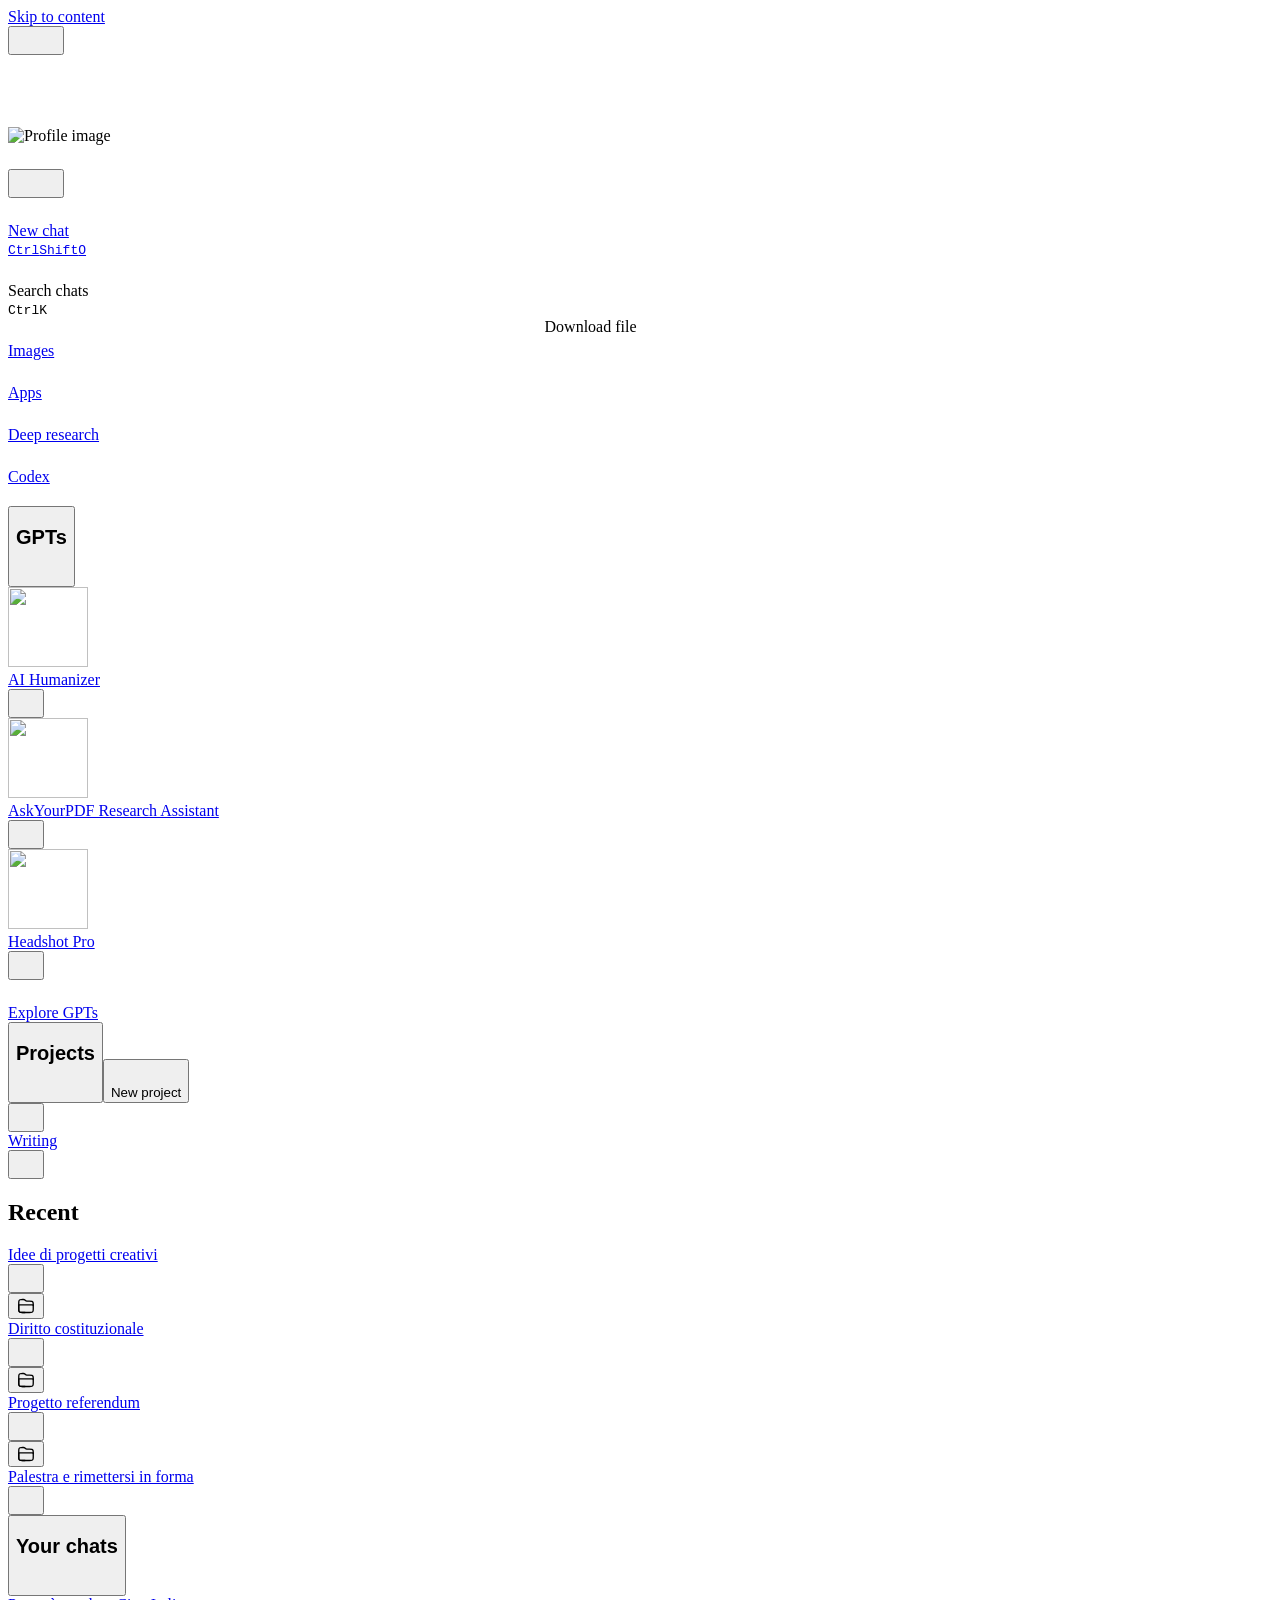
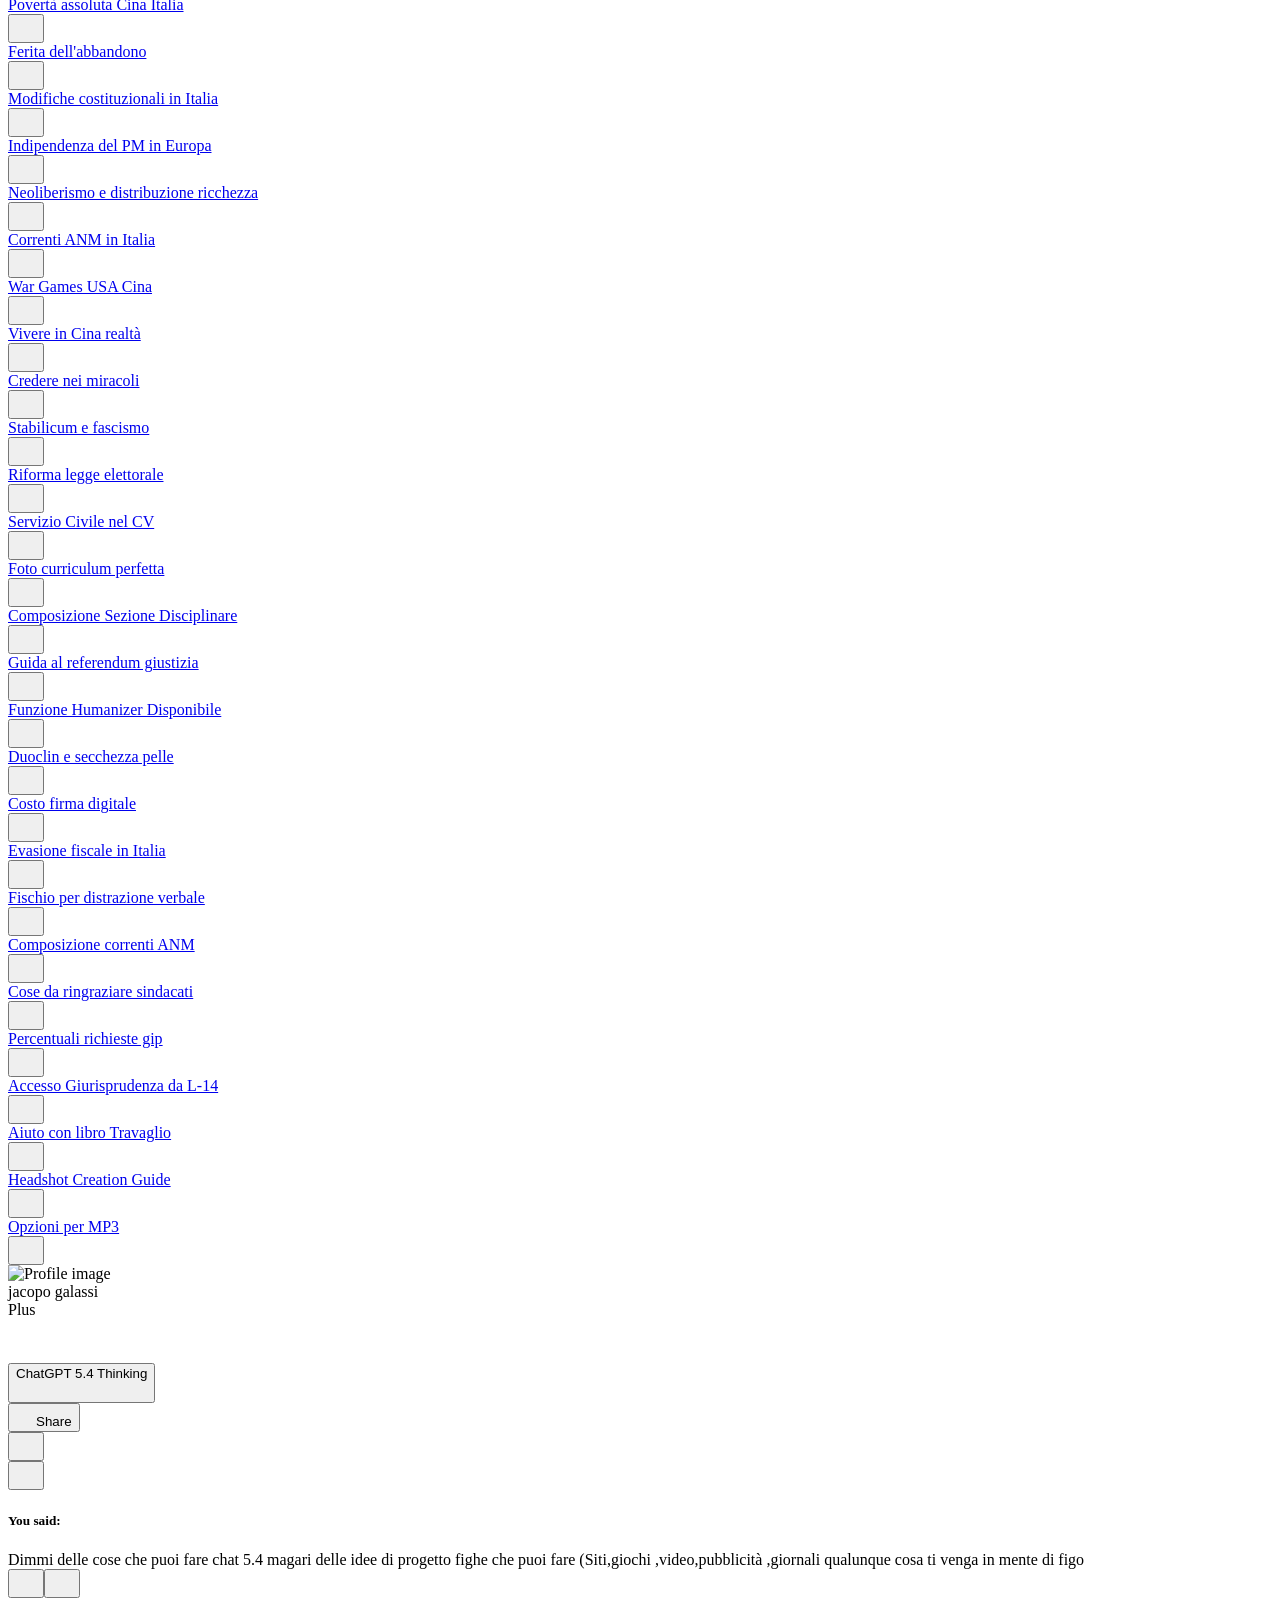
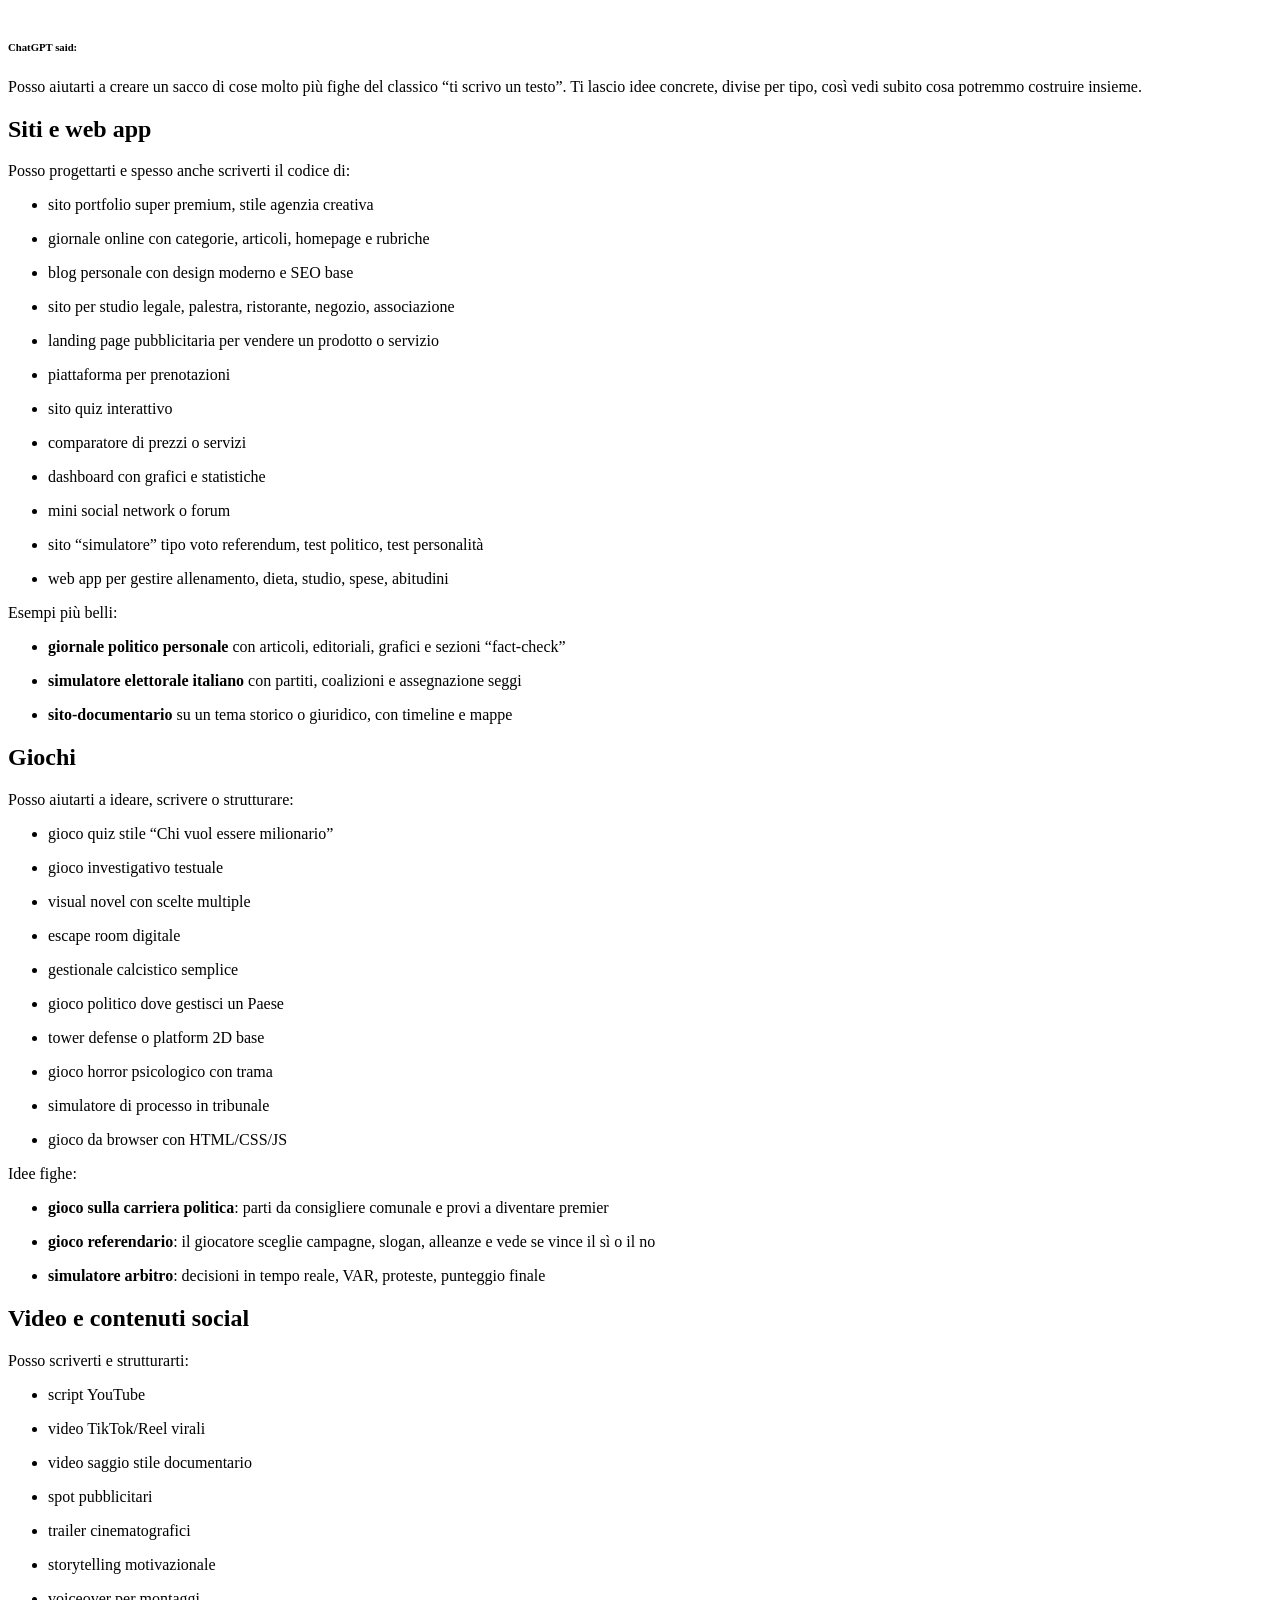
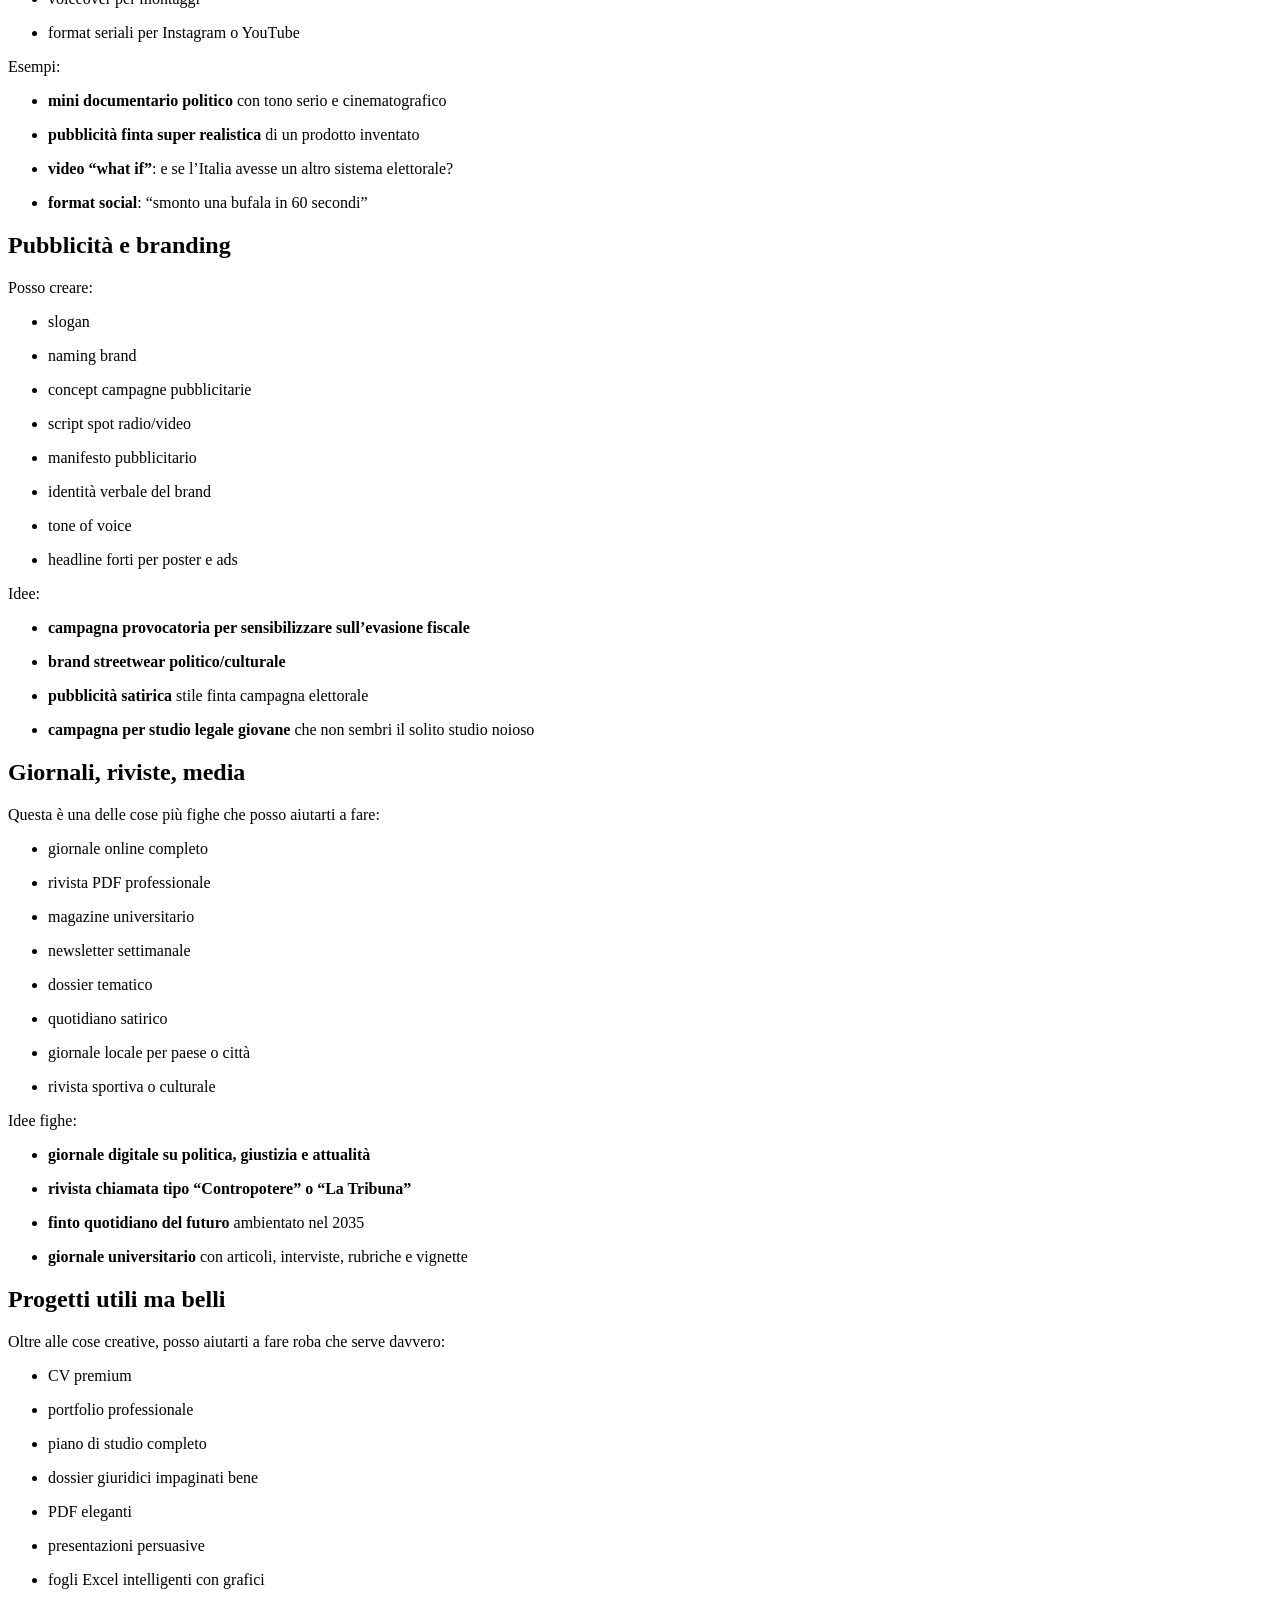
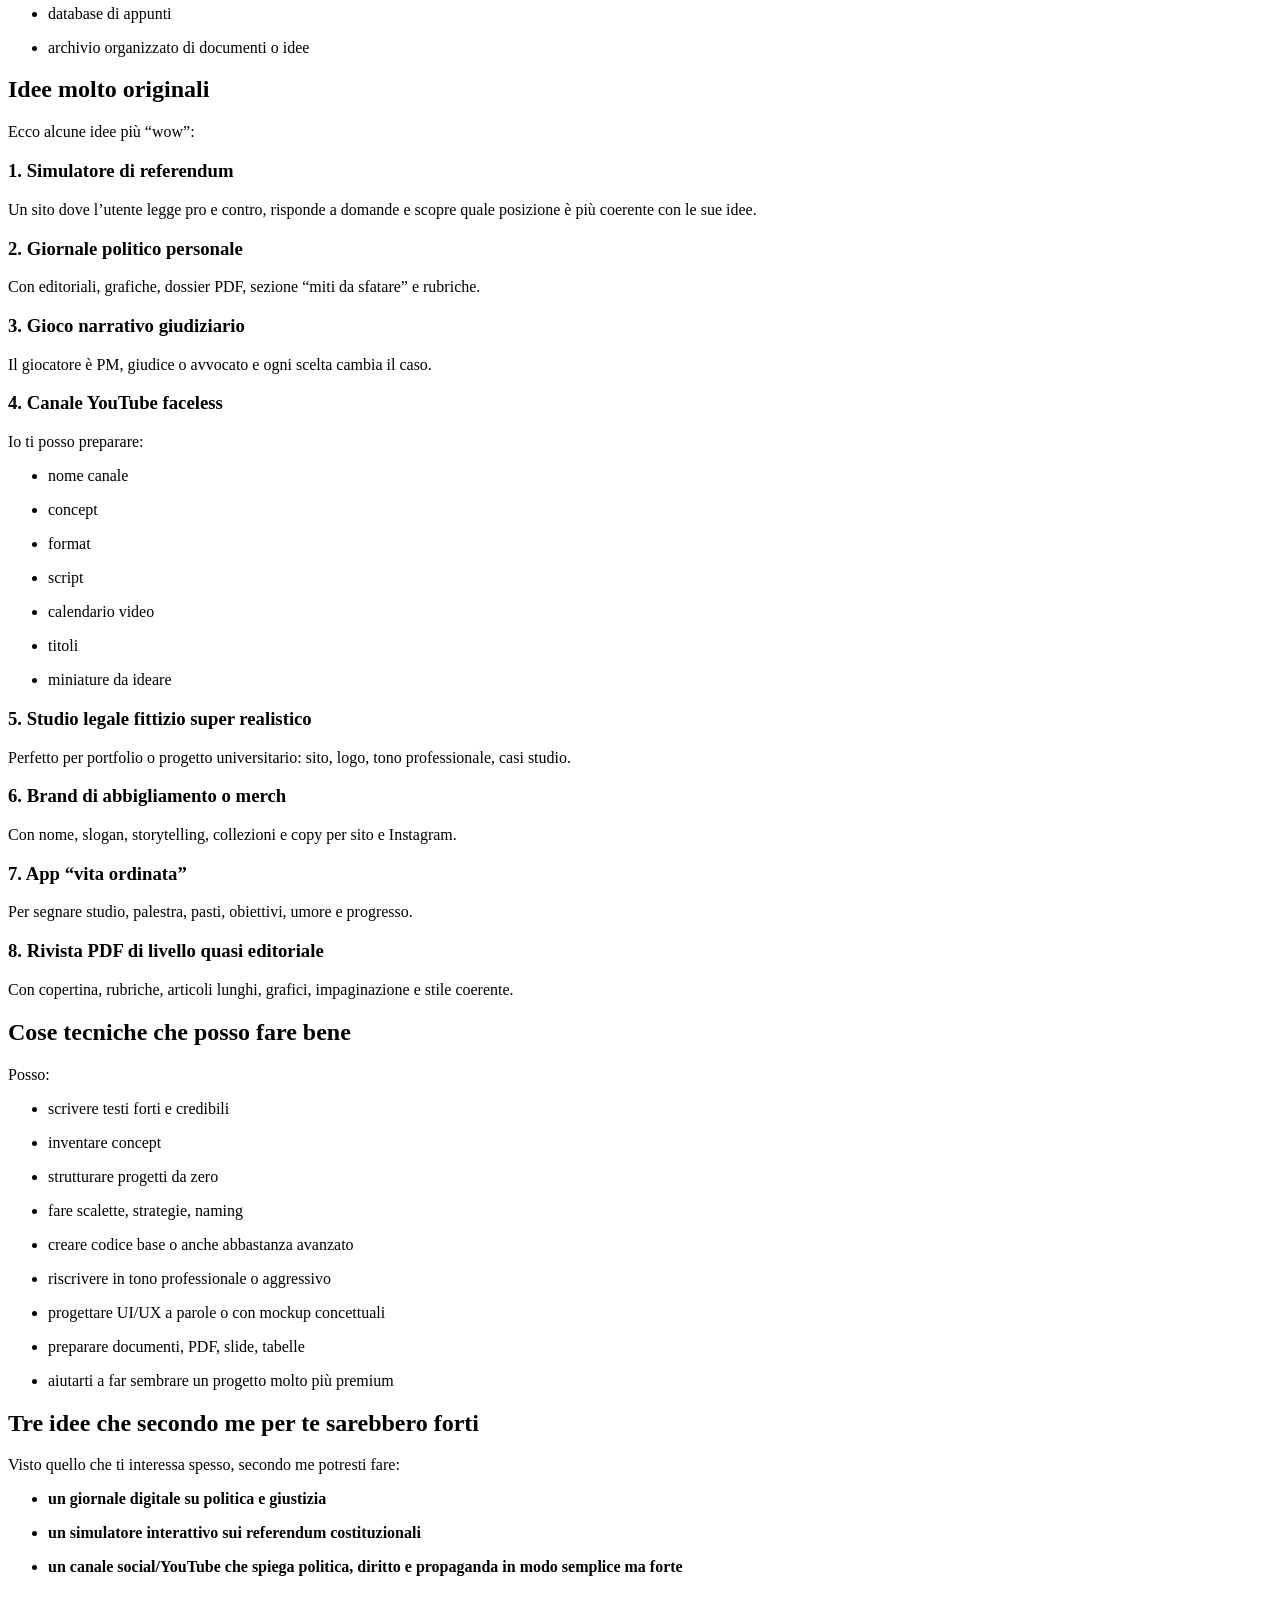
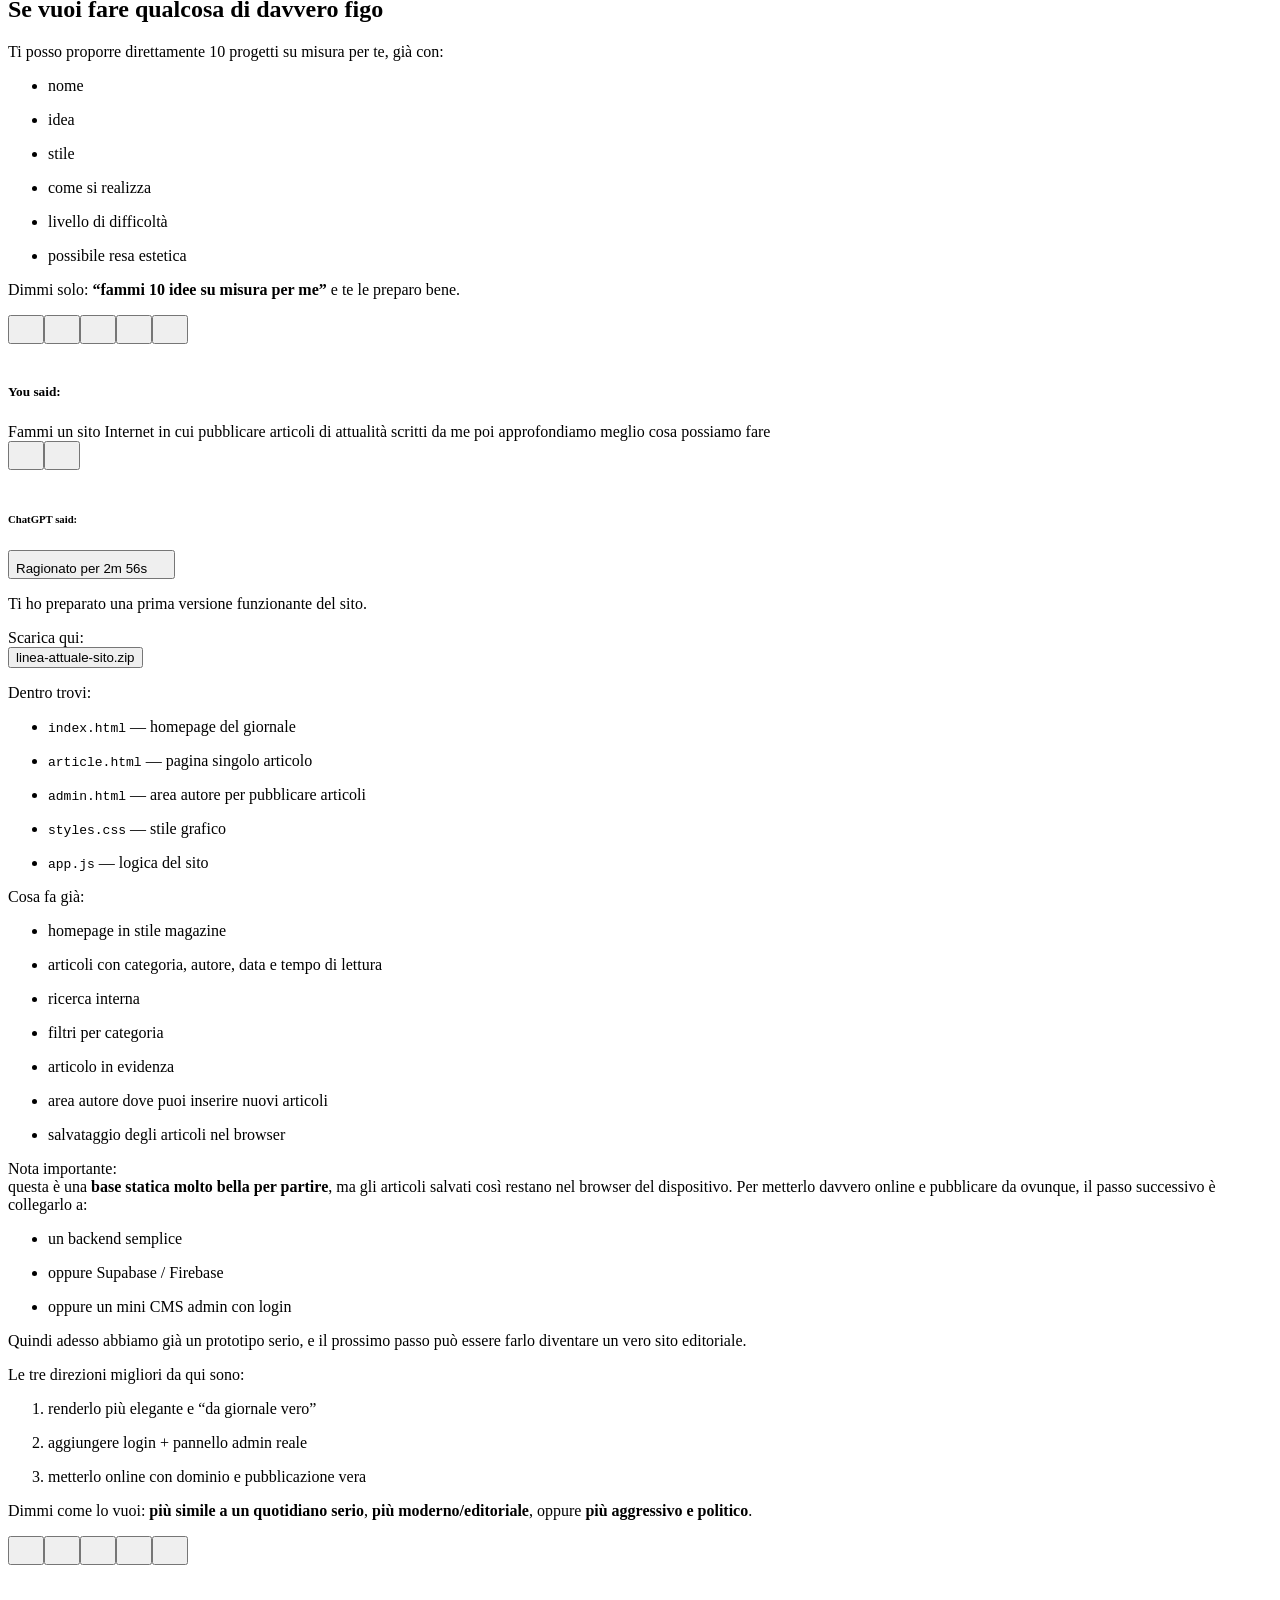
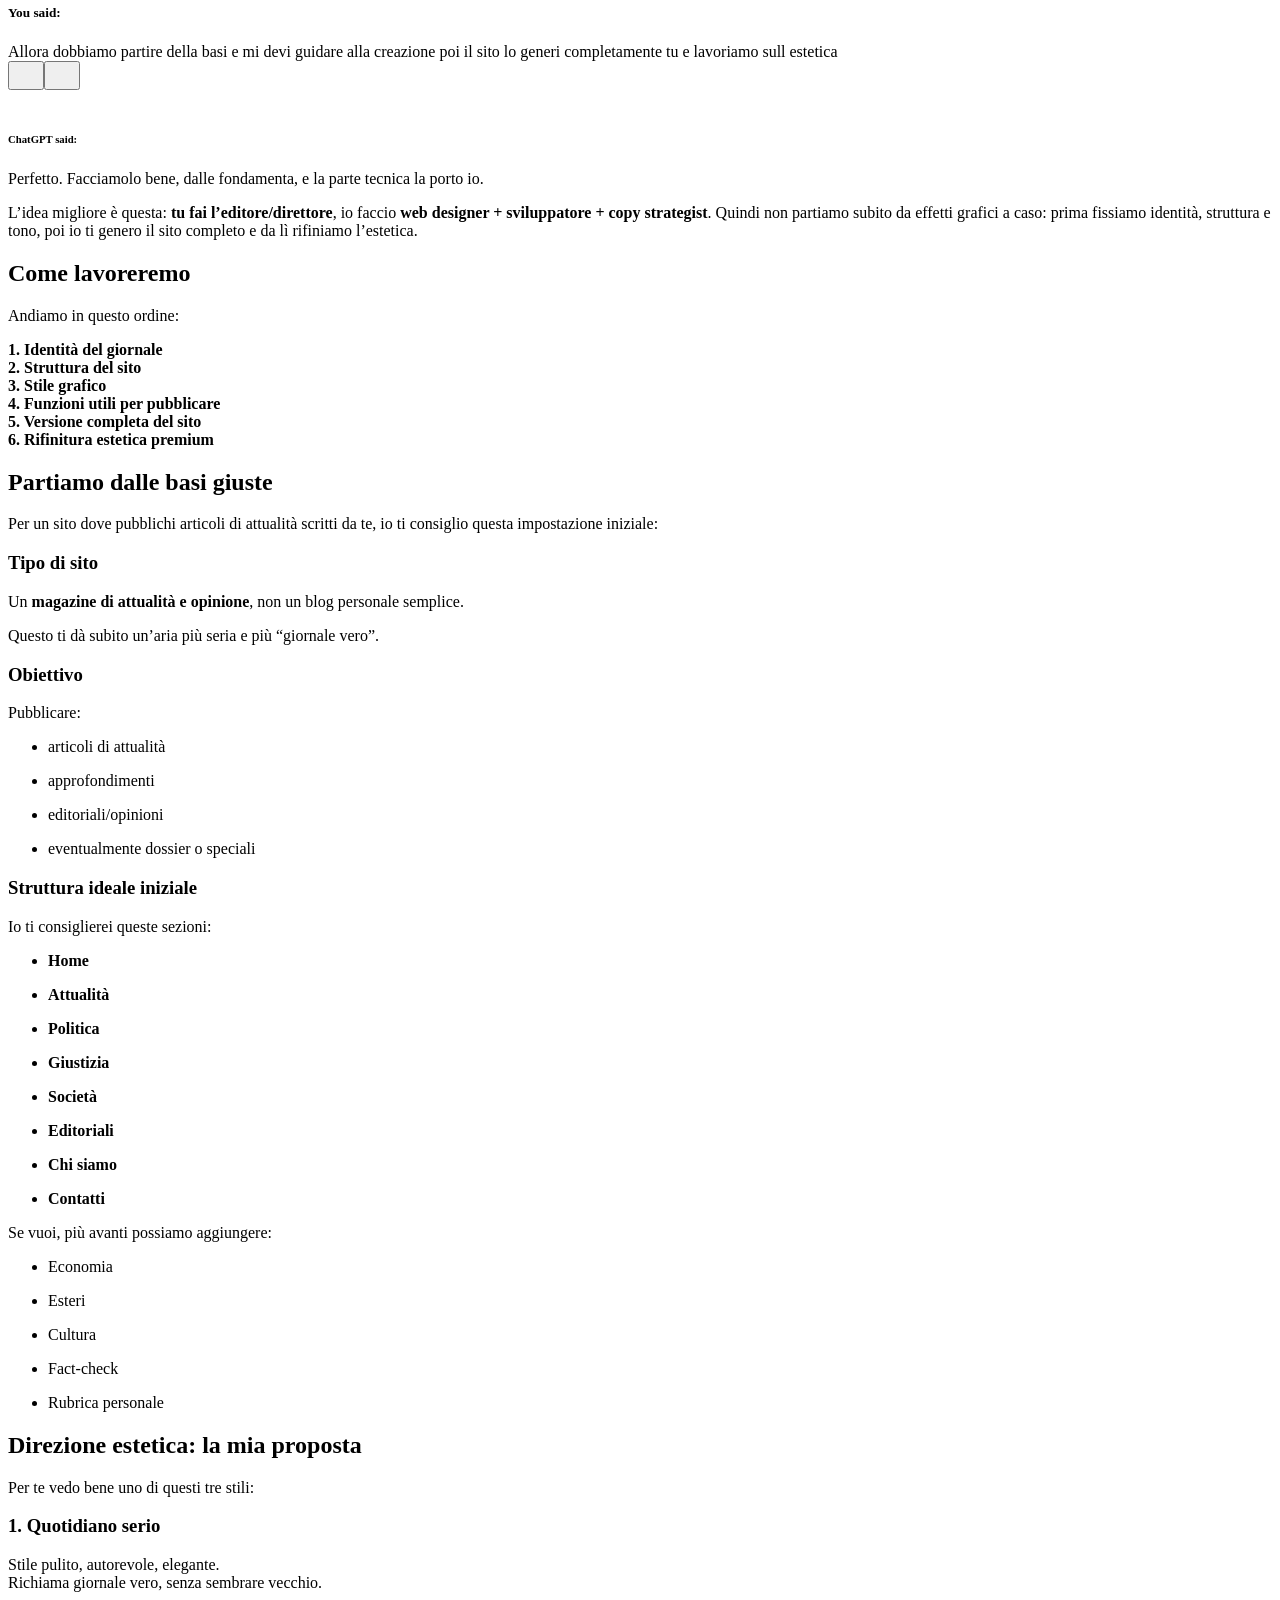
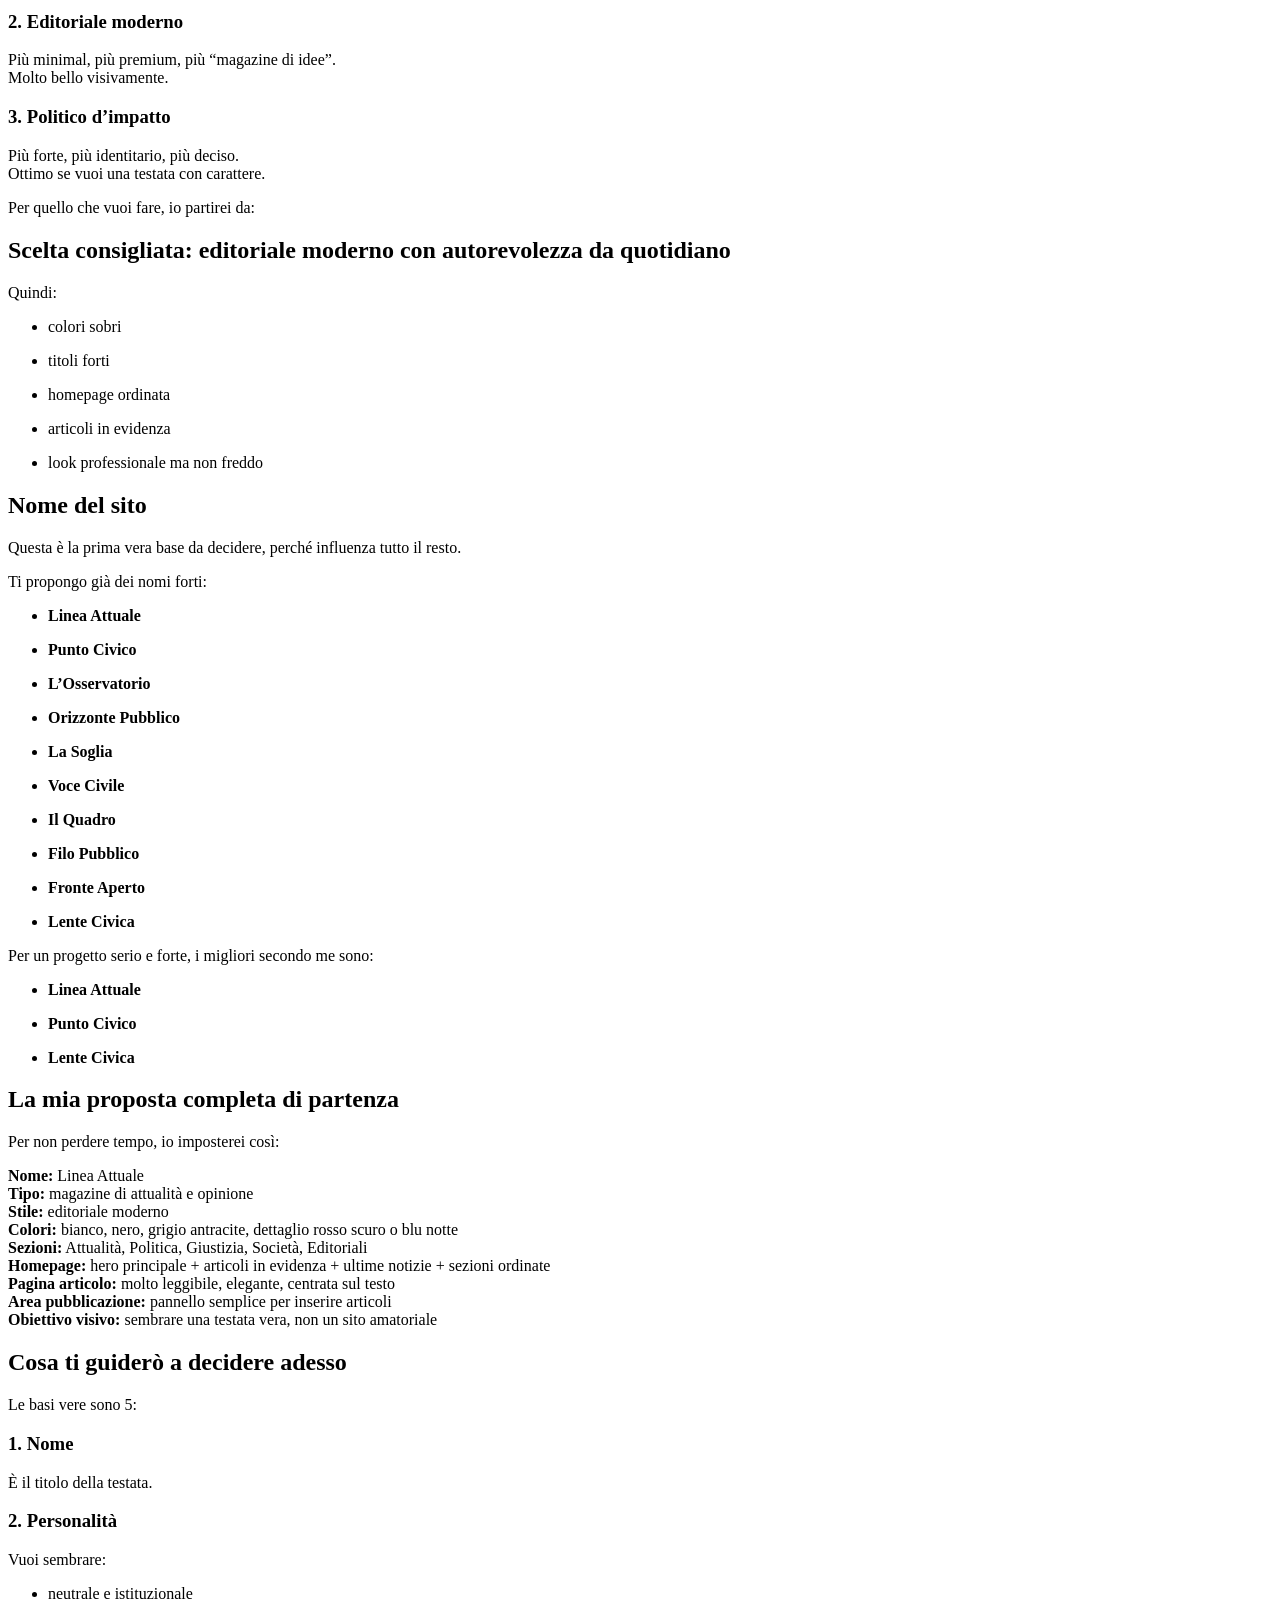
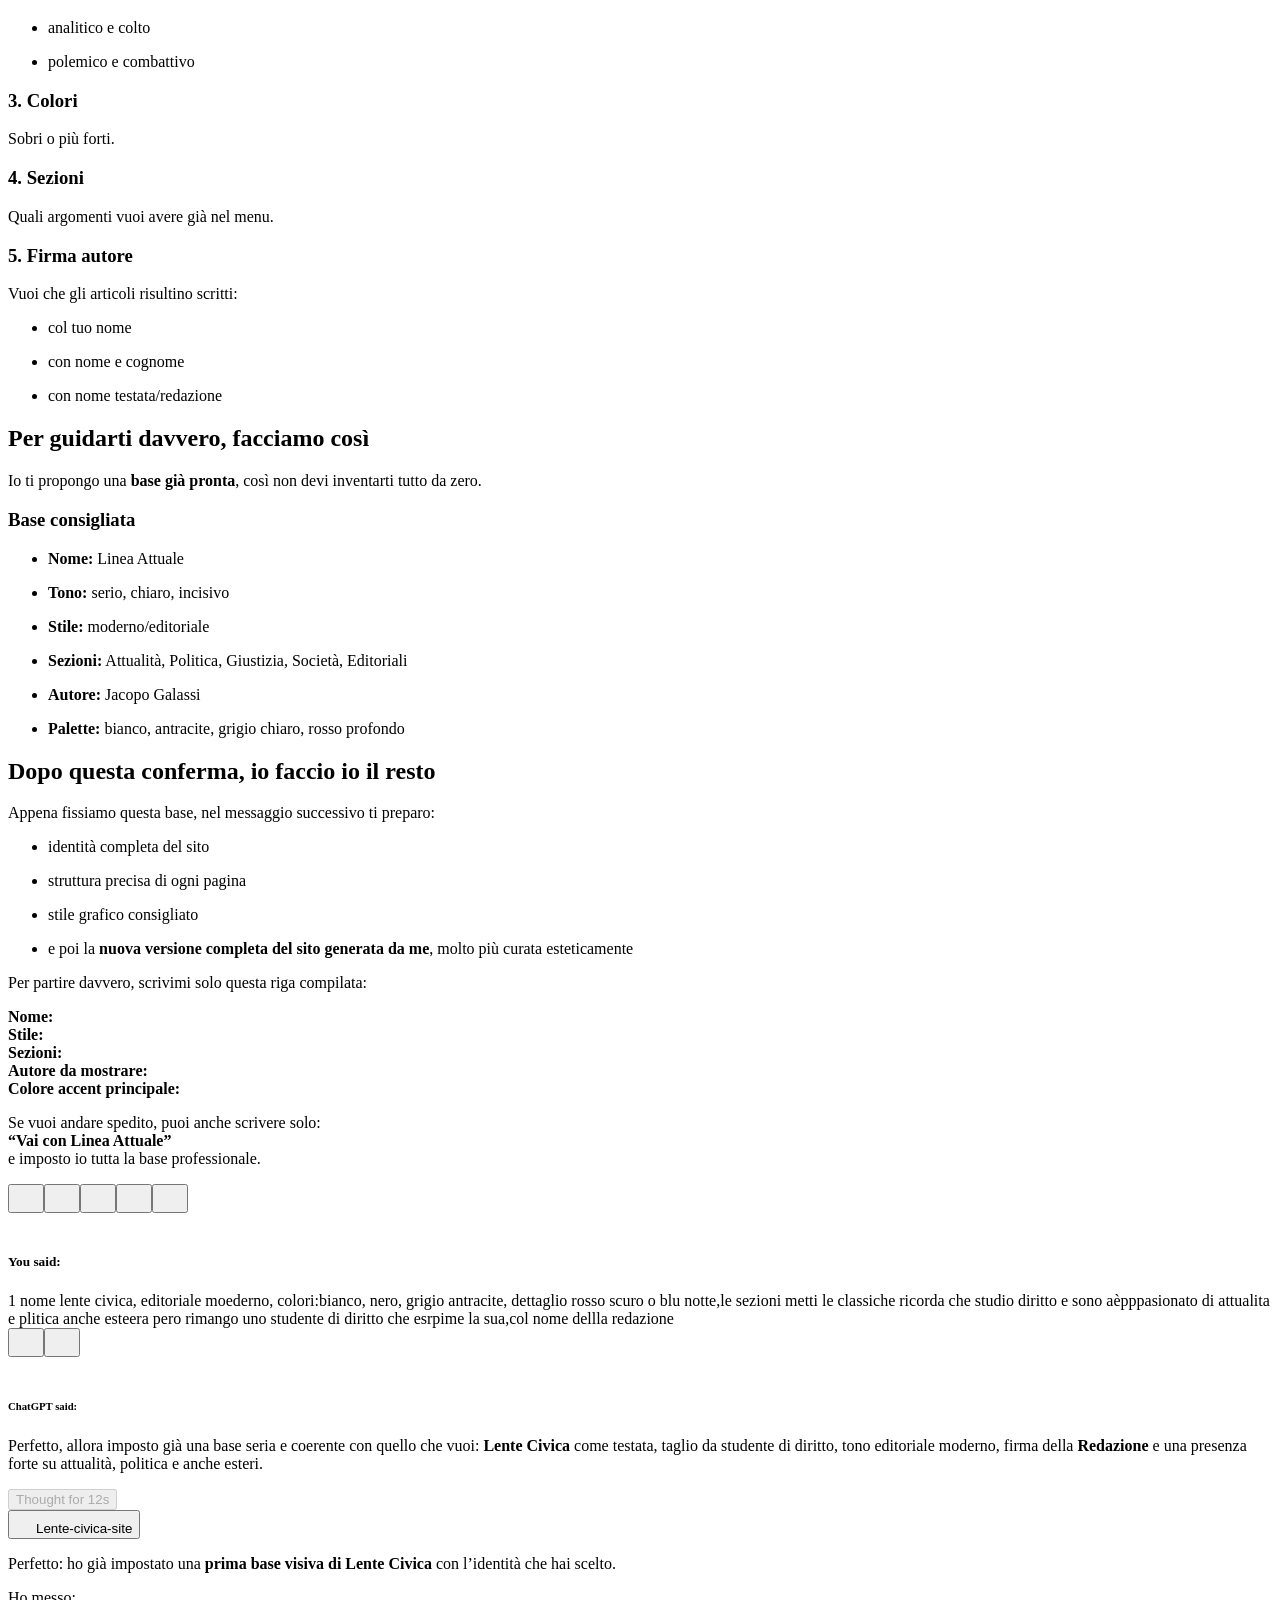
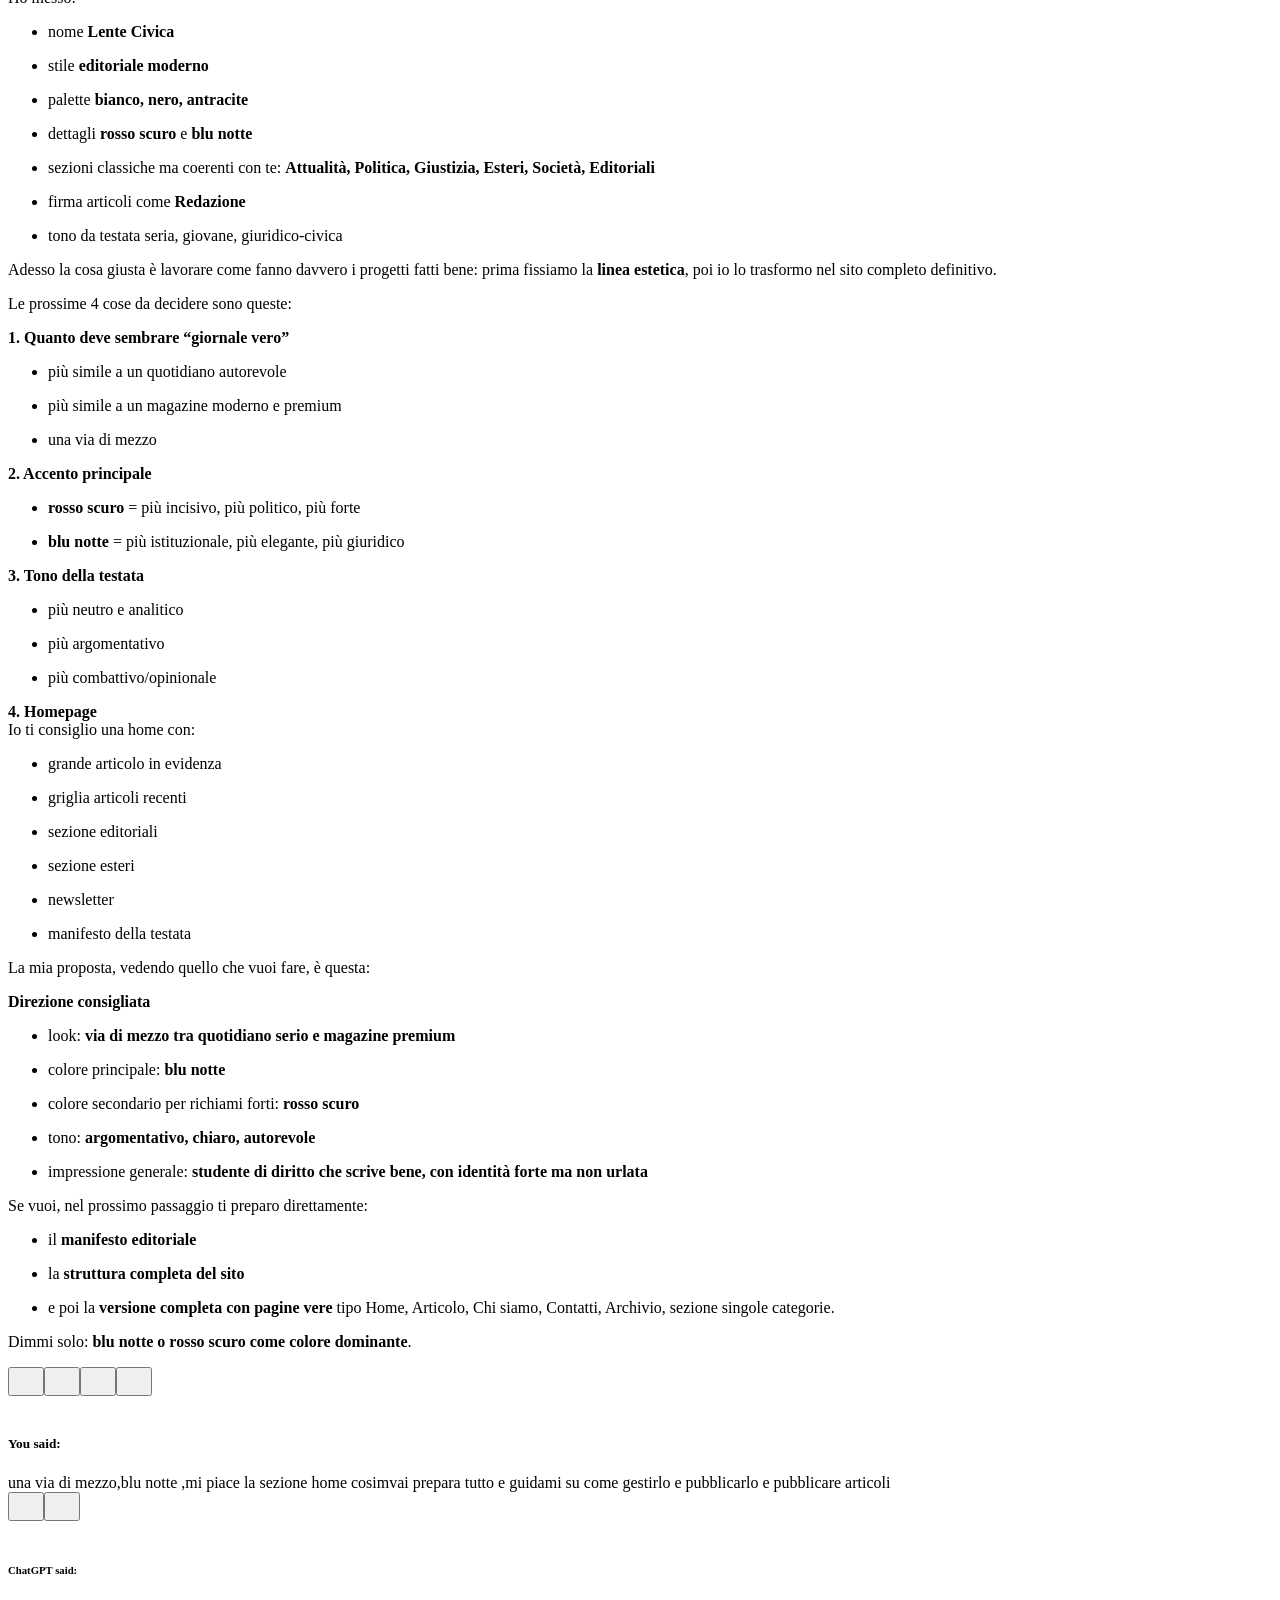
==== article.html @ fb64f3c3 "prima versione lente civica" ====
<!DOCTYPE html>
<!-- saved from url=(0105)https://chatgpt.com/g/g-p-69b0bc96819c8191b5347dbedf2b143d-writing/c/69b0b7bd-c0e8-8397-97a7-cd5dcbc111cd -->
<html lang="en-US" data-build="prod-a2d6463cc243fdf8a1b0b62a8318d0073ddac9cf-ce" data-seq="5209924" dir="ltr" class="dark" data-chat-theme="default" style="color-scheme: dark; --cot-shimmer-duration: 1400ms;" data-focus-mode="mouse"><head><meta http-equiv="Content-Type" content="text/html; charset=UTF-8"><style>.ͼ1.cm-focused {outline: 1px dotted #212121;}
.ͼ1 {position: relative !important; box-sizing: border-box; display: flex !important; flex-direction: column;}
.ͼ1 .cm-scroller {display: flex !important; align-items: flex-start !important; font-family: monospace; line-height: 1.4; height: 100%; overflow-x: auto; position: relative; z-index: 0; overflow-anchor: none;}
.ͼ1 .cm-content[contenteditable=true] {-webkit-user-modify: read-write-plaintext-only;}
.ͼ1 .cm-content {margin: 0; flex-grow: 2; flex-shrink: 0; display: block; white-space: pre; word-wrap: normal; box-sizing: border-box; min-height: 100%; padding: 4px 0; outline: none;}
.ͼ1 .cm-lineWrapping {white-space: pre-wrap; white-space: break-spaces; word-break: break-word; overflow-wrap: anywhere; flex-shrink: 1;}
.ͼ2 .cm-content {caret-color: black;}
.ͼ3 .cm-content {caret-color: white;}
.ͼ1 .cm-line {display: block; padding: 0 2px 0 6px;}
.ͼ1 .cm-layer > * {position: absolute;}
.ͼ1 .cm-layer {position: absolute; left: 0; top: 0; contain: size style;}
.ͼ2 .cm-selectionBackground {background: #d9d9d9;}
.ͼ3 .cm-selectionBackground {background: #222;}
.ͼ2.cm-focused > .cm-scroller > .cm-selectionLayer .cm-selectionBackground {background: #d7d4f0;}
.ͼ3.cm-focused > .cm-scroller > .cm-selectionLayer .cm-selectionBackground {background: #233;}
.ͼ1 .cm-cursorLayer {pointer-events: none;}
.ͼ1.cm-focused > .cm-scroller > .cm-cursorLayer {animation: steps(1) cm-blink 1.2s infinite;}
@keyframes cm-blink {50% {opacity: 0;}}
@keyframes cm-blink2 {50% {opacity: 0;}}
.ͼ1 .cm-cursor, .ͼ1 .cm-dropCursor {border-left: 1.2px solid black; margin-left: -0.6px; pointer-events: none;}
.ͼ1 .cm-cursor {display: none;}
.ͼ3 .cm-cursor {border-left-color: #ddd;}
.ͼ1 .cm-dropCursor {position: absolute;}
.ͼ1.cm-focused > .cm-scroller > .cm-cursorLayer .cm-cursor {display: block;}
.ͼ1 .cm-iso {unicode-bidi: isolate;}
.ͼ1 .cm-announced {position: fixed; top: -10000px;}
@media print {.ͼ1 .cm-announced {display: none;}}
.ͼ2 .cm-activeLine {background-color: #cceeff44;}
.ͼ3 .cm-activeLine {background-color: #99eeff33;}
.ͼ2 .cm-specialChar {color: red;}
.ͼ3 .cm-specialChar {color: #f78;}
.ͼ1 .cm-gutters {flex-shrink: 0; display: flex; height: 100%; box-sizing: border-box; z-index: 200;}
.ͼ1 .cm-gutters-before {inset-inline-start: 0;}
.ͼ1 .cm-gutters-after {inset-inline-end: 0;}
.ͼ2 .cm-gutters.cm-gutters-before {border-right-width: 1px;}
.ͼ2 .cm-gutters.cm-gutters-after {border-left-width: 1px;}
.ͼ2 .cm-gutters {background-color: #f5f5f5; color: #6c6c6c; border: 0px solid #ddd;}
.ͼ3 .cm-gutters {background-color: #333338; color: #ccc;}
.ͼ1 .cm-gutter {display: flex !important; flex-direction: column; flex-shrink: 0; box-sizing: border-box; min-height: 100%; overflow: hidden;}
.ͼ1 .cm-gutterElement {box-sizing: border-box;}
.ͼ1 .cm-lineNumbers .cm-gutterElement {padding: 0 3px 0 5px; min-width: 20px; text-align: right; white-space: nowrap;}
.ͼ2 .cm-activeLineGutter {background-color: #e2f2ff;}
.ͼ3 .cm-activeLineGutter {background-color: #222227;}
.ͼ1 .cm-panels {box-sizing: border-box; position: sticky; left: 0; right: 0; z-index: 300;}
.ͼ2 .cm-panels {background-color: #f5f5f5; color: black;}
.ͼ2 .cm-panels-top {border-bottom: 1px solid #ddd;}
.ͼ2 .cm-panels-bottom {border-top: 1px solid #ddd;}
.ͼ3 .cm-panels {background-color: #333338; color: white;}
.ͼ1 .cm-dialog label {font-size: 80%;}
.ͼ1 .cm-dialog {padding: 2px 19px 4px 6px; position: relative;}
.ͼ1 .cm-dialog-close {position: absolute; top: 3px; right: 4px; background-color: inherit; border: none; font: inherit; font-size: 14px; padding: 0;}
.ͼ1 .cm-tab {display: inline-block; overflow: hidden; vertical-align: bottom;}
.ͼ1 .cm-widgetBuffer {vertical-align: text-top; height: 1em; width: 0; display: inline;}
.ͼ1 .cm-placeholder {color: #888; display: inline-block; vertical-align: top; user-select: none;}
.ͼ1 .cm-highlightSpace {background-image: radial-gradient(circle at 50% 55%, #aaa 20%, transparent 5%); background-position: center;}
.ͼ1 .cm-highlightTab {background-image: url('data:image/svg+xml,<svg xmlns="http://www.w3.org/2000/svg" width="200" height="20"><path stroke="%23888" stroke-width="1" fill="none" d="M1 10H196L190 5M190 15L196 10M197 4L197 16"/></svg>'); background-size: auto 100%; background-position: right 90%; background-repeat: no-repeat;}
.ͼ1 .cm-trailingSpace {background-color: #ff332255;}
.ͼ1 .cm-button {vertical-align: middle; color: inherit; font-size: 70%; padding: .2em 1em; border-radius: 1px;}
.ͼ2 .cm-button:active {background-image: linear-gradient(#b4b4b4, #d0d3d6);}
.ͼ2 .cm-button {background-image: linear-gradient(#eff1f5, #d9d9df); border: 1px solid #888;}
.ͼ3 .cm-button:active {background-image: linear-gradient(#111, #333);}
.ͼ3 .cm-button {background-image: linear-gradient(#393939, #111); border: 1px solid #888;}
.ͼ1 .cm-textfield {vertical-align: middle; color: inherit; font-size: 70%; border: 1px solid silver; padding: .2em .5em;}
.ͼ2 .cm-textfield {background-color: white;}
.ͼ3 .cm-textfield {border: 1px solid #555; background-color: inherit;}
.ͼ1 .cm-tooltip.cm-tooltip-autocomplete > ul > li, .ͼ1 .cm-tooltip.cm-tooltip-autocomplete > ul > completion-section {padding: 1px 3px; line-height: 1.2;}
.ͼ1 .cm-tooltip.cm-tooltip-autocomplete > ul > li {overflow-x: hidden; text-overflow: ellipsis; cursor: pointer;}
.ͼ1 .cm-tooltip.cm-tooltip-autocomplete > ul > completion-section {display: list-item; border-bottom: 1px solid silver; padding-left: 0.5em; opacity: 0.7;}
.ͼ1 .cm-tooltip.cm-tooltip-autocomplete > ul {font-family: monospace; white-space: nowrap; overflow: hidden auto; max-width: 700px; max-width: min(700px, 95vw); min-width: 250px; max-height: 10em; height: 100%; list-style: none; margin: 0; padding: 0;}
.ͼ2 .cm-tooltip-autocomplete ul li[aria-selected] {background: #17c; color: white;}
.ͼ2 .cm-tooltip-autocomplete-disabled ul li[aria-selected] {background: #777;}
.ͼ3 .cm-tooltip-autocomplete ul li[aria-selected] {background: #347; color: white;}
.ͼ3 .cm-tooltip-autocomplete-disabled ul li[aria-selected] {background: #444;}
.ͼ1 .cm-completionListIncompleteTop:before, .ͼ1 .cm-completionListIncompleteBottom:after {content: "···"; opacity: 0.5; display: block; text-align: center;}
.ͼ1 .cm-tooltip.cm-completionInfo {position: absolute; padding: 3px 9px; width: max-content; max-width: 400px; box-sizing: border-box; white-space: pre-line;}
.ͼ1 .cm-completionInfo.cm-completionInfo-left {right: 100%;}
.ͼ1 .cm-completionInfo.cm-completionInfo-right {left: 100%;}
.ͼ1 .cm-completionInfo.cm-completionInfo-left-narrow {right: 30px;}
.ͼ1 .cm-completionInfo.cm-completionInfo-right-narrow {left: 30px;}
.ͼ2 .cm-snippetField {background-color: #00000022;}
.ͼ3 .cm-snippetField {background-color: #ffffff22;}
.ͼ1 .cm-snippetFieldPosition {vertical-align: text-top; width: 0; height: 1.15em; display: inline-block; margin: 0 -0.7px -.7em; border-left: 1.4px dotted #888;}
.ͼ1 .cm-completionMatchedText {text-decoration: underline;}
.ͼ1 .cm-completionDetail {margin-left: 0.5em; font-style: italic;}
.ͼ1 .cm-completionIcon {font-size: 90%; width: .8em; display: inline-block; text-align: center; padding-right: .6em; opacity: 0.6; box-sizing: content-box;}
.ͼ1 .cm-completionIcon-function:after, .ͼ1 .cm-completionIcon-method:after {content: 'ƒ';}
.ͼ1 .cm-completionIcon-class:after {content: '○';}
.ͼ1 .cm-completionIcon-interface:after {content: '◌';}
.ͼ1 .cm-completionIcon-variable:after {content: '𝑥';}
.ͼ1 .cm-completionIcon-constant:after {content: '𝐶';}
.ͼ1 .cm-completionIcon-type:after {content: '𝑡';}
.ͼ1 .cm-completionIcon-enum:after {content: '∪';}
.ͼ1 .cm-completionIcon-property:after {content: '□';}
.ͼ1 .cm-completionIcon-keyword:after {content: '🔑︎';}
.ͼ1 .cm-completionIcon-namespace:after {content: '▢';}
.ͼ1 .cm-completionIcon-text:after {content: 'abc'; font-size: 50%; vertical-align: middle;}
.ͼ1 .cm-tooltip {z-index: 500; box-sizing: border-box;}
.ͼ2 .cm-tooltip {border: 1px solid #bbb; background-color: #f5f5f5;}
.ͼ2 .cm-tooltip-section:not(:first-child) {border-top: 1px solid #bbb;}
.ͼ3 .cm-tooltip {background-color: #333338; color: white;}
.ͼ1 .cm-tooltip-arrow:before, .ͼ1 .cm-tooltip-arrow:after {content: ''; position: absolute; width: 0; height: 0; border-left: 7px solid transparent; border-right: 7px solid transparent;}
.ͼ1 .cm-tooltip-above .cm-tooltip-arrow:before {border-top: 7px solid #bbb;}
.ͼ1 .cm-tooltip-above .cm-tooltip-arrow:after {border-top: 7px solid #f5f5f5; bottom: 1px;}
.ͼ1 .cm-tooltip-above .cm-tooltip-arrow {bottom: -7px;}
.ͼ1 .cm-tooltip-below .cm-tooltip-arrow:before {border-bottom: 7px solid #bbb;}
.ͼ1 .cm-tooltip-below .cm-tooltip-arrow:after {border-bottom: 7px solid #f5f5f5; top: 1px;}
.ͼ1 .cm-tooltip-below .cm-tooltip-arrow {top: -7px;}
.ͼ1 .cm-tooltip-arrow {height: 7px; width: 14px; position: absolute; z-index: -1; overflow: hidden;}
.ͼ3 .cm-tooltip .cm-tooltip-arrow:before {border-top-color: #333338; border-bottom-color: #333338;}
.ͼ3 .cm-tooltip .cm-tooltip-arrow:after {border-top-color: transparent; border-bottom-color: transparent;}
.ͼ1 .cm-foldPlaceholder {background-color: #eee; border: 1px solid #ddd; color: #888; border-radius: .2em; margin: 0 1px; padding: 0 1px; cursor: pointer;}
.ͼ1 .cm-foldGutter span {padding: 0 1px; cursor: pointer;}
.ͼ1.cm-focused .cm-matchingBracket {background-color: #328c8252;}
.ͼ1.cm-focused .cm-nonmatchingBracket {background-color: #bb555544;}
.ͼe {color: white;}
.ͼf {color: rgb(255 255 255 / 50%);}
.ͼg {color: rgb(255 255 255 / 60%);}
.ͼh {color: #e9950c;}
.ͼi {color: #2e95d3;}
.ͼj {color: #00a67d;}
.ͼk {color: #df3079;}
.ͼl {color: #df3079;}
.ͼm {color: #f22c3d;}
.ͼn {font-style: italic;}
.ͼo {font-weight: bold;}
.ͼp {text-decoration: underline;}
.ͼ12 .cm-tooltip-autocomplete {background-color: var(--main-surface-primary); color: var(--text-primary); border: 1px solid var(--border-light); border-radius: 6px; padding: 4px; box-shadow: 0 20px 25px -5px rgb(0 0 0 / 0.1), 0 8px 10px -6px rgb(0 0 0 / 0.1);}
.ͼ12 .cm-tooltip-autocomplete > ul > li {border-radius: 5px; color: var(--text-primary);}
.ͼ12 .cm-tooltip-autocomplete > ul > li[aria-selected] {background-color: var(--main-surface-secondary); color: var(--text-primary);}
.ͼ12 .cm-tooltip-autocomplete > ul > li:hover {background-color: var(--selection); color: #ffffff;}
.ͼ12 .cm-completionMatchedText {text-decoration: none; font-weight: 700;}
.ͼ14 {background-color: transparent;}
.ͼ13 .cm-scroller {font-family: ui-monospace, SFMono-Regular, SF Mono, Menlo, Consolas, Liberation Mono, monospace !important;}
.ͼd .cm-gutters {cursor: default;}
.ͼd.cm-line-number-dragging .cm-gutters {cursor: text;}
</style><meta name="viewport" content="width=device-width, initial-scale=1, viewport-fit=cover"><link rel="preload" as="image" href="https://lh3.googleusercontent.com/a/ACg8ocKGh2zJs4fqNWsqlCJRWx-QUSiL9bCuUa6WcaV9ZD0PhYvVK91vxQ=s96-c" referrerpolicy="no-referrer"><title>Writing - Idee di progetti creativi</title><meta property="og:title" content="ChatGPT"><meta property="og:image" content="https://cdn.openai.com/chatgpt/share-og.png"><link rel="preconnect" href="https://ab.chatgpt.com/"><meta name="apple-itunes-app" content="app-id=6448311069"><meta name="dd-trace-id" content="1195002780820262698"><meta name="dd-trace-time" content="1773190204047"><link rel="icon" href="https://chatgpt.com/favicon.ico" sizes="any"><link rel="icon" href="https://chatgpt.com/cdn/assets-experimental/favicon-eex17e9e.ico" sizes="48x48"><link rel="icon" href="https://chatgpt.com/cdn/assets-experimental/favicon-l4nq08hd.svg" type="image/svg+xml"><link rel="icon" href="https://chatgpt.com/cdn/assets-experimental/favicon-l4nq08hd.svg" type="image/svg+xml" media="(prefers-color-scheme: dark)"><link rel="icon" href="https://chatgpt.com/cdn/assets-experimental/favicon-48x48-0tm76ul0.webp" type="image/png" sizes="48x48"><link rel="apple-touch-icon" sizes="180x180" href="https://chatgpt.com/cdn/assets-experimental/favicon-180x180-kqq5ndm1.webp"><meta name="description" content="ChatGPT is your AI chatbot for everyday use. Chat with the most advanced AI to explore ideas, solve problems, and learn faster."><meta name="keyword" content="ai chat,ai,chap gpt,chat gbt,chat gpt 3,chat gpt login,chat gpt website,chat gpt,chat gtp,chat openai,chat,chatai,chatbot gpt,chatg,chatgpt login,chatgpt,gpt chat,open ai,openai chat,openai chatgpt,openai"><meta property="og:description" content="ChatGPT helps you get answers, find inspiration, and be more productive."><meta property="og:url" content="https://chatgpt.com/"><meta property="og:site_name" content="ChatGPT"><link rel="alternate" hreflang="am" href="https://chatgpt.com/g/g-p-69b0bc96819c8191b5347dbedf2b143d-writing/c/69b0b7bd-c0e8-8397-97a7-cd5dcbc111cd?locale=am"><link rel="alternate" hreflang="ar" href="https://chatgpt.com/g/g-p-69b0bc96819c8191b5347dbedf2b143d-writing/c/69b0b7bd-c0e8-8397-97a7-cd5dcbc111cd?locale=ar"><link rel="alternate" hreflang="bg-BG" href="https://chatgpt.com/g/g-p-69b0bc96819c8191b5347dbedf2b143d-writing/c/69b0b7bd-c0e8-8397-97a7-cd5dcbc111cd?locale=bg-BG"><link rel="alternate" hreflang="bn-BD" href="https://chatgpt.com/g/g-p-69b0bc96819c8191b5347dbedf2b143d-writing/c/69b0b7bd-c0e8-8397-97a7-cd5dcbc111cd?locale=bn-BD"><link rel="alternate" hreflang="bs-BA" href="https://chatgpt.com/g/g-p-69b0bc96819c8191b5347dbedf2b143d-writing/c/69b0b7bd-c0e8-8397-97a7-cd5dcbc111cd?locale=bs-BA"><link rel="alternate" hreflang="ca-ES" href="https://chatgpt.com/g/g-p-69b0bc96819c8191b5347dbedf2b143d-writing/c/69b0b7bd-c0e8-8397-97a7-cd5dcbc111cd?locale=ca-ES"><link rel="alternate" hreflang="cs-CZ" href="https://chatgpt.com/g/g-p-69b0bc96819c8191b5347dbedf2b143d-writing/c/69b0b7bd-c0e8-8397-97a7-cd5dcbc111cd?locale=cs-CZ"><link rel="alternate" hreflang="da-DK" href="https://chatgpt.com/g/g-p-69b0bc96819c8191b5347dbedf2b143d-writing/c/69b0b7bd-c0e8-8397-97a7-cd5dcbc111cd?locale=da-DK"><link rel="alternate" hreflang="de-DE" href="https://chatgpt.com/g/g-p-69b0bc96819c8191b5347dbedf2b143d-writing/c/69b0b7bd-c0e8-8397-97a7-cd5dcbc111cd?locale=de-DE"><link rel="alternate" hreflang="el-GR" href="https://chatgpt.com/g/g-p-69b0bc96819c8191b5347dbedf2b143d-writing/c/69b0b7bd-c0e8-8397-97a7-cd5dcbc111cd?locale=el-GR"><link rel="alternate" hreflang="en-US" href="https://chatgpt.com/g/g-p-69b0bc96819c8191b5347dbedf2b143d-writing/c/69b0b7bd-c0e8-8397-97a7-cd5dcbc111cd"><link rel="alternate" hreflang="es-ES" href="https://chatgpt.com/g/g-p-69b0bc96819c8191b5347dbedf2b143d-writing/c/69b0b7bd-c0e8-8397-97a7-cd5dcbc111cd?locale=es-ES"><link rel="alternate" hreflang="es-419" href="https://chatgpt.com/g/g-p-69b0bc96819c8191b5347dbedf2b143d-writing/c/69b0b7bd-c0e8-8397-97a7-cd5dcbc111cd?locale=es-419"><link rel="alternate" hreflang="et-EE" href="https://chatgpt.com/g/g-p-69b0bc96819c8191b5347dbedf2b143d-writing/c/69b0b7bd-c0e8-8397-97a7-cd5dcbc111cd?locale=et-EE"><link rel="alternate" hreflang="fa" href="https://chatgpt.com/g/g-p-69b0bc96819c8191b5347dbedf2b143d-writing/c/69b0b7bd-c0e8-8397-97a7-cd5dcbc111cd?locale=fa"><link rel="alternate" hreflang="fi-FI" href="https://chatgpt.com/g/g-p-69b0bc96819c8191b5347dbedf2b143d-writing/c/69b0b7bd-c0e8-8397-97a7-cd5dcbc111cd?locale=fi-FI"><link rel="alternate" hreflang="fr-FR" href="https://chatgpt.com/g/g-p-69b0bc96819c8191b5347dbedf2b143d-writing/c/69b0b7bd-c0e8-8397-97a7-cd5dcbc111cd?locale=fr-FR"><link rel="alternate" hreflang="fr-CA" href="https://chatgpt.com/g/g-p-69b0bc96819c8191b5347dbedf2b143d-writing/c/69b0b7bd-c0e8-8397-97a7-cd5dcbc111cd?locale=fr-CA"><link rel="alternate" hreflang="gu-IN" href="https://chatgpt.com/g/g-p-69b0bc96819c8191b5347dbedf2b143d-writing/c/69b0b7bd-c0e8-8397-97a7-cd5dcbc111cd?locale=gu-IN"><link rel="alternate" hreflang="hi-IN" href="https://chatgpt.com/g/g-p-69b0bc96819c8191b5347dbedf2b143d-writing/c/69b0b7bd-c0e8-8397-97a7-cd5dcbc111cd?locale=hi-IN"><link rel="alternate" hreflang="hr-HR" href="https://chatgpt.com/g/g-p-69b0bc96819c8191b5347dbedf2b143d-writing/c/69b0b7bd-c0e8-8397-97a7-cd5dcbc111cd?locale=hr-HR"><link rel="alternate" hreflang="hu-HU" href="https://chatgpt.com/g/g-p-69b0bc96819c8191b5347dbedf2b143d-writing/c/69b0b7bd-c0e8-8397-97a7-cd5dcbc111cd?locale=hu-HU"><link rel="alternate" hreflang="hy-AM" href="https://chatgpt.com/g/g-p-69b0bc96819c8191b5347dbedf2b143d-writing/c/69b0b7bd-c0e8-8397-97a7-cd5dcbc111cd?locale=hy-AM"><link rel="alternate" hreflang="id-ID" href="https://chatgpt.com/g/g-p-69b0bc96819c8191b5347dbedf2b143d-writing/c/69b0b7bd-c0e8-8397-97a7-cd5dcbc111cd?locale=id-ID"><link rel="alternate" hreflang="is-IS" href="https://chatgpt.com/g/g-p-69b0bc96819c8191b5347dbedf2b143d-writing/c/69b0b7bd-c0e8-8397-97a7-cd5dcbc111cd?locale=is-IS"><link rel="alternate" hreflang="it-IT" href="https://chatgpt.com/g/g-p-69b0bc96819c8191b5347dbedf2b143d-writing/c/69b0b7bd-c0e8-8397-97a7-cd5dcbc111cd?locale=it-IT"><link rel="alternate" hreflang="ja-JP" href="https://chatgpt.com/g/g-p-69b0bc96819c8191b5347dbedf2b143d-writing/c/69b0b7bd-c0e8-8397-97a7-cd5dcbc111cd?locale=ja-JP"><link rel="alternate" hreflang="ka-GE" href="https://chatgpt.com/g/g-p-69b0bc96819c8191b5347dbedf2b143d-writing/c/69b0b7bd-c0e8-8397-97a7-cd5dcbc111cd?locale=ka-GE"><link rel="alternate" hreflang="kk" href="https://chatgpt.com/g/g-p-69b0bc96819c8191b5347dbedf2b143d-writing/c/69b0b7bd-c0e8-8397-97a7-cd5dcbc111cd?locale=kk"><link rel="alternate" hreflang="kn-IN" href="https://chatgpt.com/g/g-p-69b0bc96819c8191b5347dbedf2b143d-writing/c/69b0b7bd-c0e8-8397-97a7-cd5dcbc111cd?locale=kn-IN"><link rel="alternate" hreflang="ko-KR" href="https://chatgpt.com/g/g-p-69b0bc96819c8191b5347dbedf2b143d-writing/c/69b0b7bd-c0e8-8397-97a7-cd5dcbc111cd?locale=ko-KR"><link rel="alternate" hreflang="lt" href="https://chatgpt.com/g/g-p-69b0bc96819c8191b5347dbedf2b143d-writing/c/69b0b7bd-c0e8-8397-97a7-cd5dcbc111cd?locale=lt"><link rel="alternate" hreflang="lv-LV" href="https://chatgpt.com/g/g-p-69b0bc96819c8191b5347dbedf2b143d-writing/c/69b0b7bd-c0e8-8397-97a7-cd5dcbc111cd?locale=lv-LV"><link rel="alternate" hreflang="mk-MK" href="https://chatgpt.com/g/g-p-69b0bc96819c8191b5347dbedf2b143d-writing/c/69b0b7bd-c0e8-8397-97a7-cd5dcbc111cd?locale=mk-MK"><link rel="alternate" hreflang="ml" href="https://chatgpt.com/g/g-p-69b0bc96819c8191b5347dbedf2b143d-writing/c/69b0b7bd-c0e8-8397-97a7-cd5dcbc111cd?locale=ml"><link rel="alternate" hreflang="mn" href="https://chatgpt.com/g/g-p-69b0bc96819c8191b5347dbedf2b143d-writing/c/69b0b7bd-c0e8-8397-97a7-cd5dcbc111cd?locale=mn"><link rel="alternate" hreflang="mr-IN" href="https://chatgpt.com/g/g-p-69b0bc96819c8191b5347dbedf2b143d-writing/c/69b0b7bd-c0e8-8397-97a7-cd5dcbc111cd?locale=mr-IN"><link rel="alternate" hreflang="ms-MY" href="https://chatgpt.com/g/g-p-69b0bc96819c8191b5347dbedf2b143d-writing/c/69b0b7bd-c0e8-8397-97a7-cd5dcbc111cd?locale=ms-MY"><link rel="alternate" hreflang="my-MM" href="https://chatgpt.com/g/g-p-69b0bc96819c8191b5347dbedf2b143d-writing/c/69b0b7bd-c0e8-8397-97a7-cd5dcbc111cd?locale=my-MM"><link rel="alternate" hreflang="nb-NO" href="https://chatgpt.com/g/g-p-69b0bc96819c8191b5347dbedf2b143d-writing/c/69b0b7bd-c0e8-8397-97a7-cd5dcbc111cd?locale=nb-NO"><link rel="alternate" hreflang="nl-NL" href="https://chatgpt.com/g/g-p-69b0bc96819c8191b5347dbedf2b143d-writing/c/69b0b7bd-c0e8-8397-97a7-cd5dcbc111cd?locale=nl-NL"><link rel="alternate" hreflang="pa" href="https://chatgpt.com/g/g-p-69b0bc96819c8191b5347dbedf2b143d-writing/c/69b0b7bd-c0e8-8397-97a7-cd5dcbc111cd?locale=pa"><link rel="alternate" hreflang="pl-PL" href="https://chatgpt.com/g/g-p-69b0bc96819c8191b5347dbedf2b143d-writing/c/69b0b7bd-c0e8-8397-97a7-cd5dcbc111cd?locale=pl-PL"><link rel="alternate" hreflang="pt-BR" href="https://chatgpt.com/g/g-p-69b0bc96819c8191b5347dbedf2b143d-writing/c/69b0b7bd-c0e8-8397-97a7-cd5dcbc111cd?locale=pt-BR"><link rel="alternate" hreflang="pt-PT" href="https://chatgpt.com/g/g-p-69b0bc96819c8191b5347dbedf2b143d-writing/c/69b0b7bd-c0e8-8397-97a7-cd5dcbc111cd?locale=pt-PT"><link rel="alternate" hreflang="ro-RO" href="https://chatgpt.com/g/g-p-69b0bc96819c8191b5347dbedf2b143d-writing/c/69b0b7bd-c0e8-8397-97a7-cd5dcbc111cd?locale=ro-RO"><link rel="alternate" hreflang="ru-RU" href="https://chatgpt.com/g/g-p-69b0bc96819c8191b5347dbedf2b143d-writing/c/69b0b7bd-c0e8-8397-97a7-cd5dcbc111cd?locale=ru-RU"><link rel="alternate" hreflang="sk-SK" href="https://chatgpt.com/g/g-p-69b0bc96819c8191b5347dbedf2b143d-writing/c/69b0b7bd-c0e8-8397-97a7-cd5dcbc111cd?locale=sk-SK"><link rel="alternate" hreflang="sl-SI" href="https://chatgpt.com/g/g-p-69b0bc96819c8191b5347dbedf2b143d-writing/c/69b0b7bd-c0e8-8397-97a7-cd5dcbc111cd?locale=sl-SI"><link rel="alternate" hreflang="so-SO" href="https://chatgpt.com/g/g-p-69b0bc96819c8191b5347dbedf2b143d-writing/c/69b0b7bd-c0e8-8397-97a7-cd5dcbc111cd?locale=so-SO"><link rel="alternate" hreflang="sq-AL" href="https://chatgpt.com/g/g-p-69b0bc96819c8191b5347dbedf2b143d-writing/c/69b0b7bd-c0e8-8397-97a7-cd5dcbc111cd?locale=sq-AL"><link rel="alternate" hreflang="sr-RS" href="https://chatgpt.com/g/g-p-69b0bc96819c8191b5347dbedf2b143d-writing/c/69b0b7bd-c0e8-8397-97a7-cd5dcbc111cd?locale=sr-RS"><link rel="alternate" hreflang="sv-SE" href="https://chatgpt.com/g/g-p-69b0bc96819c8191b5347dbedf2b143d-writing/c/69b0b7bd-c0e8-8397-97a7-cd5dcbc111cd?locale=sv-SE"><link rel="alternate" hreflang="sw-TZ" href="https://chatgpt.com/g/g-p-69b0bc96819c8191b5347dbedf2b143d-writing/c/69b0b7bd-c0e8-8397-97a7-cd5dcbc111cd?locale=sw-TZ"><link rel="alternate" hreflang="ta-IN" href="https://chatgpt.com/g/g-p-69b0bc96819c8191b5347dbedf2b143d-writing/c/69b0b7bd-c0e8-8397-97a7-cd5dcbc111cd?locale=ta-IN"><link rel="alternate" hreflang="te-IN" href="https://chatgpt.com/g/g-p-69b0bc96819c8191b5347dbedf2b143d-writing/c/69b0b7bd-c0e8-8397-97a7-cd5dcbc111cd?locale=te-IN"><link rel="alternate" hreflang="th-TH" href="https://chatgpt.com/g/g-p-69b0bc96819c8191b5347dbedf2b143d-writing/c/69b0b7bd-c0e8-8397-97a7-cd5dcbc111cd?locale=th-TH"><link rel="alternate" hreflang="tl" href="https://chatgpt.com/g/g-p-69b0bc96819c8191b5347dbedf2b143d-writing/c/69b0b7bd-c0e8-8397-97a7-cd5dcbc111cd?locale=tl"><link rel="alternate" hreflang="tr-TR" href="https://chatgpt.com/g/g-p-69b0bc96819c8191b5347dbedf2b143d-writing/c/69b0b7bd-c0e8-8397-97a7-cd5dcbc111cd?locale=tr-TR"><link rel="alternate" hreflang="uk-UA" href="https://chatgpt.com/g/g-p-69b0bc96819c8191b5347dbedf2b143d-writing/c/69b0b7bd-c0e8-8397-97a7-cd5dcbc111cd?locale=uk-UA"><link rel="alternate" hreflang="ur" href="https://chatgpt.com/g/g-p-69b0bc96819c8191b5347dbedf2b143d-writing/c/69b0b7bd-c0e8-8397-97a7-cd5dcbc111cd?locale=ur"><link rel="alternate" hreflang="vi-VN" href="https://chatgpt.com/g/g-p-69b0bc96819c8191b5347dbedf2b143d-writing/c/69b0b7bd-c0e8-8397-97a7-cd5dcbc111cd?locale=vi-VN"><link rel="alternate" hreflang="zh-CN" href="https://chatgpt.com/g/g-p-69b0bc96819c8191b5347dbedf2b143d-writing/c/69b0b7bd-c0e8-8397-97a7-cd5dcbc111cd?locale=zh-CN"><link rel="alternate" hreflang="zh-TW" href="https://chatgpt.com/g/g-p-69b0bc96819c8191b5347dbedf2b143d-writing/c/69b0b7bd-c0e8-8397-97a7-cd5dcbc111cd?locale=zh-TW"><link rel="alternate" hreflang="zh-HK" href="https://chatgpt.com/g/g-p-69b0bc96819c8191b5347dbedf2b143d-writing/c/69b0b7bd-c0e8-8397-97a7-cd5dcbc111cd?locale=zh-HK"><link rel="alternate" hreflang="x-default" href="https://chatgpt.com/g/g-p-69b0bc96819c8191b5347dbedf2b143d-writing/c/69b0b7bd-c0e8-8397-97a7-cd5dcbc111cd"><link rel="canonical" href="https://chatgpt.com/g/g-p-69b0bc96819c8191b5347dbedf2b143d-writing/c/69b0b7bd-c0e8-8397-97a7-cd5dcbc111cd"><link rel="stylesheet" href="./article_files/root-leas5n2s.css"><link rel="stylesheet" href="./article_files/conversation-small-tteqv2xp.css"><link rel="modulepreload" as="script" crossorigin="" href="https://chatgpt.com/cdn/assets-experimental/1bc04b52-grcqycfxbeu49yp9.js"><link rel="modulepreload" as="script" crossorigin="" href="https://chatgpt.com/cdn/assets-experimental/2340486e-pfdnhg9jt0indmad.js"><link rel="modulepreload" as="script" crossorigin="" href="https://chatgpt.com/cdn/assets-experimental/24c0da2c-lcj27sfu6bvd0wdq.js"><link rel="icon" href="https://chatgpt.com/cdn/assets-experimental/favicon-48x48-glnpepm0.webp" type="image/png" sizes="48x48"><link rel="apple-touch-icon" sizes="180x180" href="https://chatgpt.com/cdn/assets-experimental/favicon-180x180-od45eci6.webp"><link rel="modulepreload" as="script" crossorigin="" href="https://chatgpt.com/cdn/assets-experimental/ed836a35-ddyt8fx6wm1k85ww.js"><link rel="modulepreload" as="script" crossorigin="" href="https://chatgpt.com/cdn/assets-experimental/38b1cb71-k0dho6siamhcl85l.js"><link rel="modulepreload" as="script" crossorigin="" href="https://chatgpt.com/cdn/assets-experimental/4813494d-d8l1xal4hd4vxlrq.js"><link rel="modulepreload" as="script" crossorigin="" href="https://chatgpt.com/cdn/assets-experimental/9521ff6d-l2mr9tngivqy2u51.js"><link rel="stylesheet" crossorigin="" href="./article_files/silk-hq-lutwos9z.css"><link rel="modulepreload" as="script" crossorigin="" href="https://chatgpt.com/cdn/assets-experimental/f4e264a1-hiy9lfwnx27awob5.js"><link rel="modulepreload" as="script" crossorigin="" href="https://chatgpt.com/cdn/assets-experimental/a5a34a94-k3ur3zua037wf9tj.js"><link rel="modulepreload" as="script" crossorigin="" href="https://chatgpt.com/cdn/assets-experimental/1a7ebd5f-e09354w4eodcpq1v.js"><link rel="modulepreload" as="script" crossorigin="" href="https://chatgpt.com/cdn/assets-experimental/e07b5c46-gg5pnjuo7re460z7.js"><link rel="modulepreload" as="script" crossorigin="" href="https://chatgpt.com/cdn/assets-experimental/ad0d1100-y8flzpmbumpf92gc.js"><link rel="modulepreload" as="script" crossorigin="" href="https://chatgpt.com/cdn/assets-experimental/ac5dd3e8-dtf6fhitedltahbv.js"><link rel="modulepreload" as="script" crossorigin="" href="https://chatgpt.com/cdn/assets-experimental/1bc04b52-gkais2kwago4d3xj.js"><link rel="modulepreload" as="script" crossorigin="" href="https://chatgpt.com/cdn/assets-experimental/8d5bfd5c-iecrvfqdkq2ec6o5.js"><link rel="modulepreload" as="script" crossorigin="" href="https://chatgpt.com/cdn/assets-experimental/2c0ba89a-hbhrfpflb6to17jp.js"><link rel="modulepreload" as="script" crossorigin="" href="https://chatgpt.com/cdn/assets-experimental/e1d1ae28-chdb68lyyyu41iy6.js"><link rel="modulepreload" as="script" crossorigin="" href="https://chatgpt.com/cdn/assets-experimental/2478e8be-d23415zyntar2pl1.js"><link rel="modulepreload" as="script" crossorigin="" href="https://chatgpt.com/cdn/assets-experimental/c50694f1-ehb7qxa36yrp9qz5.js"><link rel="modulepreload" as="script" crossorigin="" href="https://chatgpt.com/cdn/assets-experimental/d4fd05ef-frnsz9yckitqm86a.js"><link rel="modulepreload" as="script" crossorigin="" href="https://chatgpt.com/cdn/assets-experimental/1bc04b52-hkt5n6v7sfxt07bf.js"><link rel="modulepreload" as="script" crossorigin="" href="https://chatgpt.com/cdn/assets-experimental/1bc04b52-hu1bt0oauegdhua6.js"><link rel="modulepreload" as="script" crossorigin="" href="https://chatgpt.com/cdn/assets-experimental/1bc04b52-h1em0bjkpkjv8ykw.js"><link rel="modulepreload" as="script" crossorigin="" href="https://chatgpt.com/cdn/assets-experimental/f6f4f1b2-d59z12xgby6ychu1.js"><link rel="modulepreload" as="script" crossorigin="" href="https://chatgpt.com/cdn/assets-experimental/1bc04b52-f0i1qp7mx4tw4t2h.js"><link rel="modulepreload" as="script" crossorigin="" href="https://chatgpt.com/cdn/assets-experimental/1bc04b52-n59fft7r8if1k0dl.js"><link rel="modulepreload" as="script" crossorigin="" href="https://chatgpt.com/cdn/assets-experimental/1bc04b52-k3wdhrv7c928nig1.js"><link rel="modulepreload" as="script" crossorigin="" href="https://chatgpt.com/cdn/assets-experimental/1bc04b52-fkm6ojnn0n3s2hzv.js"><link rel="modulepreload" as="script" crossorigin="" href="https://chatgpt.com/cdn/assets-experimental/1bc04b52-mstiv6wms9tbf91o.js"><link rel="modulepreload" as="script" crossorigin="" href="https://chatgpt.com/cdn/assets-experimental/1bc04b52-ejh0m4idynv2xgp8.js"><link rel="modulepreload" as="script" crossorigin="" href="https://chatgpt.com/cdn/assets-experimental/1bc04b52-elalh20q07le6gfn.js"><link rel="modulepreload" as="script" crossorigin="" href="https://chatgpt.com/cdn/assets-experimental/e802fc66-j83gpjs36zkax7ti.js"><link rel="modulepreload" as="script" crossorigin="" href="https://chatgpt.com/cdn/assets-experimental/eda93c10-lzo6bxyv7l0tsovc.js"><link rel="modulepreload" as="script" crossorigin="" href="https://chatgpt.com/cdn/assets-experimental/6fd89734-cuc7t9jt01ng6x1l.js"><link rel="modulepreload" as="script" crossorigin="" href="https://chatgpt.com/cdn/assets-experimental/47b5158d-7ri66yodi3v22kw5.js"><link rel="modulepreload" as="script" crossorigin="" href="https://chatgpt.com/cdn/assets-experimental/19cb8032-j5zf3947q13x4wfk.js"><link rel="modulepreload" as="script" crossorigin="" href="https://chatgpt.com/cdn/assets-experimental/52878ea3-ox4c3foy01qclkg5.js"><link rel="modulepreload" as="script" crossorigin="" href="https://chatgpt.com/cdn/assets-experimental/b9ebfa06-lolrpx5y7l4odngh.js"><link rel="modulepreload" as="script" crossorigin="" href="https://chatgpt.com/cdn/assets-experimental/41a2fdf3-o4ubfqw3waxhlfl1.js"><link rel="modulepreload" as="script" crossorigin="" href="https://chatgpt.com/cdn/assets-experimental/82244417-owyirmpmpqant09o.js"><link rel="modulepreload" as="script" crossorigin="" href="https://chatgpt.com/cdn/assets-experimental/045450b3-czay155tcoeqtfg6.js"><link rel="modulepreload" as="script" crossorigin="" href="https://chatgpt.com/cdn/assets-experimental/a55ac3e4-lrf2xnoq85r1vc5h.js"><link rel="modulepreload" as="script" crossorigin="" href="https://chatgpt.com/cdn/assets-experimental/e0921b7a-lszbfs0fiyf2c32n.js"><link rel="modulepreload" as="script" crossorigin="" href="https://chatgpt.com/cdn/assets-experimental/5fe1e801-i2miip78nb7evz7w.js"><link rel="modulepreload" as="script" crossorigin="" href="https://chatgpt.com/cdn/assets-experimental/97d4a2c4-nq28y055g7kz4pru.js"><link rel="modulepreload" as="script" crossorigin="" href="https://chatgpt.com/cdn/assets-experimental/a366adf3-oliu6mlklcgi6gzm.js"><link rel="modulepreload" as="script" crossorigin="" href="https://chatgpt.com/cdn/assets-experimental/c19d65aa-bzbq5qdbfhipb3v7.js"><link rel="modulepreload" as="script" crossorigin="" href="https://chatgpt.com/cdn/assets-experimental/85f3cacd-otjpezo65z1ijkki.js"><link rel="modulepreload" as="script" crossorigin="" href="https://chatgpt.com/cdn/assets-experimental/46a4eebd-imizsinc52xrqzo4.js"><link rel="modulepreload" as="script" crossorigin="" href="https://chatgpt.com/cdn/assets-experimental/5eec0dc4-l6synhb7o02e0jxr.js"><link rel="modulepreload" as="script" crossorigin="" href="https://chatgpt.com/cdn/assets-experimental/ad08b33f-das971hmg919lyer.js"><link rel="modulepreload" as="script" crossorigin="" href="https://chatgpt.com/cdn/assets-experimental/a7c981c9-huqdtlf92jpt0c86.js"><link rel="modulepreload" as="script" crossorigin="" href="https://chatgpt.com/cdn/assets-experimental/1f30e218-chhhxyavt4rs0rwy.js"><link rel="modulepreload" as="script" crossorigin="" href="https://chatgpt.com/cdn/assets-experimental/540191af-wjzg2e0v6msaaij2.js"><link rel="modulepreload" as="script" crossorigin="" href="https://chatgpt.com/cdn/assets-experimental/5955c2e7-fsosw6xm9ixafc29.js"><link rel="modulepreload" as="script" crossorigin="" href="https://chatgpt.com/cdn/assets-experimental/a35b0b5c-oviqv1kc663q4vgw.js"><link rel="modulepreload" as="script" crossorigin="" href="https://chatgpt.com/cdn/assets-experimental/d93502a4-fmvvwixeylzars4h.js"><link rel="modulepreload" as="script" crossorigin="" href="https://chatgpt.com/cdn/assets-experimental/77a251d8-jbevxeac5ry0wd6b.js"><link rel="modulepreload" as="script" crossorigin="" href="https://chatgpt.com/cdn/assets-experimental/52ac6121-gi91jq41u99y1579.js"><link rel="modulepreload" as="script" crossorigin="" href="https://chatgpt.com/cdn/assets-experimental/8d846022-n6zplsrw2lenp1n8.js"><link rel="modulepreload" as="script" crossorigin="" href="https://chatgpt.com/cdn/assets-experimental/e3127a4c-jq7kjlt3ik5g1k3m.js"><link rel="modulepreload" as="script" crossorigin="" href="https://chatgpt.com/cdn/assets-experimental/5ff8b827-huu6n8mx5xlejfrp.js"><link rel="modulepreload" as="script" crossorigin="" href="https://chatgpt.com/cdn/assets-experimental/bc18f706-ltue08qly0z0y1wr.js"><link rel="modulepreload" as="script" crossorigin="" href="https://chatgpt.com/cdn/assets-experimental/1bc04b52-dm7c9v53o5kn2ek2.js"><link rel="modulepreload" as="script" crossorigin="" href="https://chatgpt.com/cdn/assets-experimental/93b8edb0-boe727jao41zamsw.js"><link rel="modulepreload" as="script" crossorigin="" href="https://chatgpt.com/cdn/assets-experimental/1bc04b52-hylmuees1tuxf0o2.js"><link rel="modulepreload" as="script" crossorigin="" href="https://chatgpt.com/cdn/assets-experimental/1bc04b52-ko60r092in7lq9qk.js"><link rel="modulepreload" as="script" crossorigin="" href="https://chatgpt.com/cdn/assets-experimental/1bc04b52-hk89b157tarpluo0.js"><link rel="modulepreload" as="script" crossorigin="" href="https://chatgpt.com/cdn/assets-experimental/4d59f34c-fv2ai07ecbg4h8h8.js"><link rel="modulepreload" as="script" crossorigin="" href="https://chatgpt.com/cdn/assets-experimental/dc4ecf2f-jwkly429rf7qfnqx.js"><link rel="modulepreload" as="script" crossorigin="" href="https://chatgpt.com/cdn/assets-experimental/9bee0952-mygpin8fzxuombbx.js"><link rel="modulepreload" as="script" crossorigin="" href="https://chatgpt.com/cdn/assets-experimental/1bc04b52-c4go1xl0oatr1dg5.js"><link rel="modulepreload" as="script" crossorigin="" href="https://chatgpt.com/cdn/assets-experimental/84e8f385-fau5sf1hpqi8ua1t.js"><link rel="modulepreload" as="script" crossorigin="" href="https://chatgpt.com/cdn/assets-experimental/b81d67c1-kcns68idtun9u2xt.js"><link rel="modulepreload" as="script" crossorigin="" href="https://chatgpt.com/cdn/assets-experimental/7f00cfec-o4koxkm2p504552b.js"><link rel="modulepreload" as="script" crossorigin="" href="https://chatgpt.com/cdn/assets-experimental/79f982eb-surmfnbvzfcbx01j.js"><link rel="modulepreload" as="script" crossorigin="" href="https://chatgpt.com/cdn/assets-experimental/bd382fd5-32ibuls1tceb92q8.js"><link rel="modulepreload" as="script" crossorigin="" href="https://chatgpt.com/cdn/assets-experimental/52989639-jg7821ia43z6ltug.js"><link rel="modulepreload" as="script" crossorigin="" href="https://chatgpt.com/cdn/assets-experimental/04aceeae-tkmfjtmwmmx4fj7s.js"><link rel="modulepreload" as="script" crossorigin="" href="https://chatgpt.com/cdn/assets-experimental/eb34548a-dzrh5ndhlemt3ji1.js"><link rel="modulepreload" as="script" crossorigin="" href="https://chatgpt.com/cdn/assets-experimental/f7e0bf69-mvihvd0fhuqjroof.js"><link rel="modulepreload" as="script" crossorigin="" href="https://chatgpt.com/cdn/assets-experimental/1bc04b52-knqn02wa0ns723ut.js"><link rel="modulepreload" as="script" crossorigin="" href="https://chatgpt.com/cdn/assets-experimental/b8d51478-jkio7ec1ugvcista.js"><link rel="modulepreload" as="script" crossorigin="" href="https://chatgpt.com/cdn/assets-experimental/4701097e-jo1uwz81h3na1swi.js"><link rel="modulepreload" as="script" crossorigin="" href="https://chatgpt.com/cdn/assets-experimental/02833de5-k92fmuoob9x2wk2l.js"><link rel="modulepreload" as="script" crossorigin="" href="https://chatgpt.com/cdn/assets-experimental/e9213bfa-eg9kn0nnrh5w4q9y.js"><link rel="modulepreload" as="script" crossorigin="" href="https://chatgpt.com/cdn/assets-experimental/0fe285dc-h016lozqlgvcbq1w.js"><link rel="modulepreload" as="script" crossorigin="" href="https://chatgpt.com/cdn/assets-experimental/f254c486-g4hv77pztq7rt7a8.js"><link rel="modulepreload" as="script" crossorigin="" href="https://chatgpt.com/cdn/assets-experimental/7517017f-nbqc13l5s6dxfmri.js"><link rel="modulepreload" as="script" crossorigin="" href="https://chatgpt.com/cdn/assets-experimental/679fc303-kl7c6054usfnqmd4.js"><link rel="modulepreload" as="script" crossorigin="" href="https://chatgpt.com/cdn/assets-experimental/8d846022-meeyd4brsx8uaodu.js"><link rel="modulepreload" as="script" crossorigin="" href="https://chatgpt.com/cdn/assets-experimental/67fb493c-b5xecspkpezcy0cd.js"><link rel="modulepreload" as="script" crossorigin="" href="https://chatgpt.com/cdn/assets-experimental/08b6430b-n5lu0gx1rdbrxuj5.js"><link rel="modulepreload" as="script" crossorigin="" href="https://chatgpt.com/cdn/assets-experimental/54e99289-ibwoqxtb1tfiwvxq.js"><link rel="modulepreload" as="script" crossorigin="" href="https://chatgpt.com/cdn/assets-experimental/4143cd04-h4dmpjtqg8zzu6jm.js"><link rel="modulepreload" as="script" crossorigin="" href="https://chatgpt.com/cdn/assets-experimental/b4b33d24-jhp2iujkeptz0hq3.js"><link rel="modulepreload" as="script" crossorigin="" href="https://chatgpt.com/cdn/assets-experimental/31cec8d8-ce3hgmw4iyyhicud.js"><link rel="modulepreload" as="script" crossorigin="" href="https://chatgpt.com/cdn/assets-experimental/f62a75a9-b6uxvg2n0t1u0j2r.js"><link rel="modulepreload" as="script" crossorigin="" href="https://chatgpt.com/cdn/assets-experimental/8a10ee4a-ggf50ofo3157zi0b.js"><link rel="modulepreload" as="script" crossorigin="" href="https://chatgpt.com/cdn/assets-experimental/17eb3c01-h38c5yl5i70k83ga.js"><link rel="modulepreload" as="script" crossorigin="" href="https://chatgpt.com/cdn/assets-experimental/c8f38d6c-ersaxnv3ck41hin5.js"><link rel="modulepreload" as="script" crossorigin="" href="https://chatgpt.com/cdn/assets-experimental/58ab20f4-j7ettdrmtm54zsiu.js"><link rel="modulepreload" as="script" crossorigin="" href="https://chatgpt.com/cdn/assets-experimental/fd49efc5-kefji0c9gfei1qbo.js"><link rel="modulepreload" as="script" crossorigin="" href="https://chatgpt.com/cdn/assets-experimental/6ea54f65-iwavsk0b1cj0k3ey.js"><link rel="modulepreload" as="script" crossorigin="" href="https://chatgpt.com/cdn/assets-experimental/9ed9a415-bwe9bgazdsdtwgyf.js"><link rel="modulepreload" as="script" crossorigin="" href="https://chatgpt.com/cdn/assets-experimental/089c718c-hvcyf8h1rrgi7bth.js"><link rel="modulepreload" as="script" crossorigin="" href="https://chatgpt.com/cdn/assets-experimental/929b8f98-f2a6y8z9jxd2kn3k.js"><link rel="modulepreload" as="script" crossorigin="" href="https://chatgpt.com/cdn/assets-experimental/28938d3c-x8814zgi5n8vimof.js"><link rel="modulepreload" as="script" crossorigin="" href="https://chatgpt.com/cdn/assets-experimental/5983c1e5-c6r5fw0knfgvvbdc.js"><link rel="modulepreload" as="script" crossorigin="" href="https://chatgpt.com/cdn/assets-experimental/db62250d-nucl1s7y2ic425zd.js"><link rel="modulepreload" as="script" crossorigin="" href="https://chatgpt.com/cdn/assets-experimental/af004db9-g7unhih896vxjyxj.js"><link rel="modulepreload" as="script" crossorigin="" href="https://chatgpt.com/cdn/assets-experimental/76527257-cpwybk70pkgunsyf.js"><link rel="modulepreload" as="script" crossorigin="" href="https://chatgpt.com/cdn/assets-experimental/ccd1f9f1-khjbm3lcb474865q.js"><link rel="modulepreload" as="script" crossorigin="" href="https://chatgpt.com/cdn/assets-experimental/a89794b1-bvnvt5z65dj6vv8v.js"><link rel="modulepreload" as="script" crossorigin="" href="https://chatgpt.com/cdn/assets-experimental/adcea219-nw2tzuedwomeynha.js"><link rel="modulepreload" as="script" crossorigin="" href="https://chatgpt.com/cdn/assets-experimental/e04c699b-jemh4rpvzzb5ncnw.js"><link rel="modulepreload" as="script" crossorigin="" href="https://chatgpt.com/cdn/assets-experimental/14f71e20-ncjfsc1zuwmuh8xu.js"><link rel="modulepreload" as="script" crossorigin="" href="https://chatgpt.com/cdn/assets-experimental/6fd89734-gh9q53fdq99krynp.js"><link rel="modulepreload" as="script" crossorigin="" href="https://chatgpt.com/cdn/assets-experimental/34eaae60-eg063zjedwultrl6.js"><link rel="modulepreload" as="script" crossorigin="" href="https://chatgpt.com/cdn/assets-experimental/da39060d-onmrl0qva0zyzz3g.js"><link rel="modulepreload" as="script" crossorigin="" href="https://chatgpt.com/cdn/assets-experimental/d258363e-kpqcrbg28vrnx2yr.js"><link rel="modulepreload" as="script" crossorigin="" href="https://chatgpt.com/cdn/assets-experimental/88a9106a-eogiozl521n8bhua.js"><link rel="modulepreload" as="script" crossorigin="" href="https://chatgpt.com/cdn/assets-experimental/7ae37b3b-nffryp057arg55my.js"><link rel="modulepreload" as="script" crossorigin="" href="https://chatgpt.com/cdn/assets-experimental/de0b88d8-kph0k6d35feegtem.js"><link rel="modulepreload" as="script" crossorigin="" href="https://chatgpt.com/cdn/assets-experimental/4fcb39c2-f7sdzcilul5xr74s.js"><link rel="modulepreload" as="script" crossorigin="" href="https://chatgpt.com/cdn/assets-experimental/6ee9bd33-j1bf1fb11gqz68c0.js"><link rel="modulepreload" as="script" crossorigin="" href="https://chatgpt.com/cdn/assets-experimental/eee4e59e-k4tocjjn7uatul0e.js"><link rel="modulepreload" as="script" crossorigin="" href="https://chatgpt.com/cdn/assets-experimental/e8b4fa29-e652f0oqhp57xiqz.js"><link rel="modulepreload" as="script" crossorigin="" href="https://chatgpt.com/cdn/assets-experimental/dd441551-ebxskthlvr3n9hr4.js"><link rel="modulepreload" as="script" crossorigin="" href="https://chatgpt.com/cdn/assets-experimental/f40d6676-c5hepw1y4z34188s.js"><link rel="modulepreload" as="script" crossorigin="" href="https://chatgpt.com/cdn/assets-experimental/4dbd7b28-ijwvhgm0862m2o79.js"><link rel="modulepreload" as="script" crossorigin="" href="https://chatgpt.com/cdn/assets-experimental/a9c4a648-kvp2i4zyi93lxy08.js"><link rel="modulepreload" as="script" crossorigin="" href="https://chatgpt.com/cdn/assets-experimental/1622ef1c-cqz5g4t8slzgbvwh.js"><link rel="modulepreload" as="script" crossorigin="" href="https://chatgpt.com/cdn/assets-experimental/b8ba2ec7-mar3aawqy8nwfsyl.js"><link rel="modulepreload" as="script" crossorigin="" href="https://chatgpt.com/cdn/assets-experimental/c8d36e23-dma568bonmbbv5kb.js"><link rel="modulepreload" as="script" crossorigin="" href="https://chatgpt.com/cdn/assets-experimental/74006267-c5o8phr6l9gtzaq6.js"><link rel="modulepreload" as="script" crossorigin="" href="https://chatgpt.com/cdn/assets-experimental/083e3de5-iwfa1wpvp3u87puv.js"><link rel="modulepreload" as="script" crossorigin="" href="https://chatgpt.com/cdn/assets-experimental/eac2baa9-f8p63f7775ofjy7t.js"><link rel="modulepreload" as="script" crossorigin="" href="https://chatgpt.com/cdn/assets-experimental/36f1c3de-g37oik1paeioa298.js"><link rel="modulepreload" as="script" crossorigin="" href="https://chatgpt.com/cdn/assets-experimental/4851d730-69fne8jlf4jtta9t.js"><link rel="modulepreload" as="script" crossorigin="" href="https://chatgpt.com/cdn/assets-experimental/378f37b1-k97n0y6ba9c9h39c.js"><link rel="modulepreload" as="script" crossorigin="" href="https://chatgpt.com/cdn/assets-experimental/49a063ae-cmdzw0poziv1enyk.js"><link rel="modulepreload" as="script" crossorigin="" href="https://chatgpt.com/cdn/assets-experimental/5122872a-obs6m8j464lfe78c.js"><link rel="modulepreload" as="script" crossorigin="" href="https://chatgpt.com/cdn/assets-experimental/e3552ca3-chez225w2uraed2f.js"><link rel="modulepreload" as="script" crossorigin="" href="https://chatgpt.com/cdn/assets-experimental/c816d342-gzr17jil9qr1r9m9.js"><link rel="modulepreload" as="script" crossorigin="" href="https://chatgpt.com/cdn/assets-experimental/1bc04b52-mtiku8h1mw0ahmib.js"><link rel="modulepreload" as="script" crossorigin="" href="https://chatgpt.com/cdn/assets-experimental/c8503b70-fb0paoh598cy470e.js"><link rel="modulepreload" as="script" crossorigin="" href="https://chatgpt.com/cdn/assets-experimental/f43ce1f0-bgqtr7cahcsos5nf.js"><link rel="modulepreload" as="script" crossorigin="" href="https://chatgpt.com/cdn/assets-experimental/8799acd7-ntn1mq0zz8sr4gwc.js"><link rel="modulepreload" as="script" crossorigin="" href="https://chatgpt.com/cdn/assets-experimental/3ff7962d-ehbyyejhia42shuj.js"><link rel="modulepreload" as="script" crossorigin="" href="https://chatgpt.com/cdn/assets-experimental/14069429-o83958uw083etha6.js"><link rel="modulepreload" as="script" crossorigin="" href="https://chatgpt.com/cdn/assets-experimental/6fd0c338-i5gs7ib6ium41eww.js"><link rel="modulepreload" as="script" crossorigin="" href="https://chatgpt.com/cdn/assets-experimental/ff93d687-do63tzc4dn93hycu.js"><link rel="modulepreload" as="script" crossorigin="" href="https://chatgpt.com/cdn/assets-experimental/7bf8f0d7-ihqugnu558o39xe7.js"><link rel="modulepreload" as="script" crossorigin="" href="https://chatgpt.com/cdn/assets-experimental/a4d26868-5aahgfmjdz16xqrg.js"><link rel="modulepreload" as="script" crossorigin="" href="https://chatgpt.com/cdn/assets-experimental/e8eebcb1-cjgghnuci3sblxgr.js"><link rel="modulepreload" as="script" crossorigin="" href="https://chatgpt.com/cdn/assets-experimental/64d46afb-iej0cupg2dqkmejt.js"><link rel="modulepreload" as="script" crossorigin="" href="https://chatgpt.com/cdn/assets-experimental/7018830a-itz37onlgm9pm55v.js"><link rel="modulepreload" as="script" crossorigin="" href="https://chatgpt.com/cdn/assets-experimental/ca8ef9be-h9vf3cq7dv4yc5cv.js"><link rel="modulepreload" as="script" crossorigin="" href="https://chatgpt.com/cdn/assets-experimental/d7180977-fet1q765ahiirsk3.js"><link rel="modulepreload" as="script" crossorigin="" href="https://chatgpt.com/cdn/assets-experimental/e3f71c51-fo6ie9ghn4tjbz3q.js"><link rel="modulepreload" as="script" crossorigin="" href="https://chatgpt.com/cdn/assets-experimental/65d684aa-gterjtttygexsa7z.js"><link rel="modulepreload" as="script" crossorigin="" href="https://chatgpt.com/cdn/assets-experimental/feff6cd4-ml6ap5s8xezkglct.js"><link rel="modulepreload" as="script" crossorigin="" href="https://chatgpt.com/cdn/assets-experimental/83e88bf5-moiecunveumfcdqn.js"><link rel="modulepreload" as="script" crossorigin="" href="https://chatgpt.com/cdn/assets-experimental/356eccf2-c78sthb2n0tqfa6l.js"><link rel="modulepreload" as="script" crossorigin="" href="https://chatgpt.com/cdn/assets-experimental/61aaacec-dgsvmiv1wayxhgx1.js"><link rel="modulepreload" as="script" crossorigin="" href="https://chatgpt.com/cdn/assets-experimental/c4ec2cfc-dh3m4vmnpur74xvo.js"><link rel="modulepreload" as="script" crossorigin="" href="https://chatgpt.com/cdn/assets-experimental/b3eff28a-dfax71gnz3c1z4yc.js"><link rel="modulepreload" as="script" crossorigin="" href="https://chatgpt.com/cdn/assets-experimental/5ced9fb2-3gbvnxz1rp2966cw.js"><link rel="modulepreload" as="script" crossorigin="" href="https://chatgpt.com/cdn/assets-experimental/6fd89734-k8425z3fj6z7d7b5.js"><link rel="modulepreload" as="script" crossorigin="" href="https://chatgpt.com/cdn/assets-experimental/6fd89734-gdmquouzkuh6kkjx.js"><link rel="modulepreload" as="script" crossorigin="" href="https://chatgpt.com/cdn/assets-experimental/c0e725d7-ugrm0ugqg8xzlur6.js"><link rel="modulepreload" as="script" crossorigin="" href="https://chatgpt.com/cdn/assets-experimental/6ffe46c3-cz9qiu1b51opzpko.js"><link rel="modulepreload" as="script" crossorigin="" href="https://chatgpt.com/cdn/assets-experimental/83a5e40a-o1xwpoe1zq93buvh.js"><link rel="modulepreload" as="script" crossorigin="" href="https://chatgpt.com/cdn/assets-experimental/a7a937ee-yrj6idxs0dee9sgp.js"><link rel="modulepreload" as="script" crossorigin="" href="https://chatgpt.com/cdn/assets-experimental/306af1b9-wuujgffjox6mlo2h.js"><link rel="modulepreload" as="script" crossorigin="" href="https://chatgpt.com/cdn/assets-experimental/b7bb170e-l1qfhdvwr8701oaw.js"><link rel="modulepreload" as="script" crossorigin="" href="https://chatgpt.com/cdn/assets-experimental/20e59afe-eal2h7d28cwr62pm.js"><link rel="modulepreload" as="script" crossorigin="" href="https://chatgpt.com/cdn/assets-experimental/b533a235-cvlwx913hg6a5d35.js"><link rel="modulepreload" as="script" crossorigin="" href="https://chatgpt.com/cdn/assets-experimental/821579c7-ldkuzjxc086y5wjh.js"><link rel="modulepreload" as="script" crossorigin="" href="https://chatgpt.com/cdn/assets-experimental/639f3965-iz575m5adpqm8zet.js"><link rel="modulepreload" as="script" crossorigin="" href="https://chatgpt.com/cdn/assets-experimental/c3423c08-mu1hn9hbzjutit0c.js"><link rel="modulepreload" as="script" crossorigin="" href="https://chatgpt.com/cdn/assets-experimental/a8d66c03-lsovfqmu8s8vhtfm.js"><link rel="modulepreload" as="script" crossorigin="" href="https://chatgpt.com/cdn/assets-experimental/1d317354-gjtpj41c46txdi2v.js"><link rel="modulepreload" as="script" crossorigin="" href="https://chatgpt.com/cdn/assets-experimental/1a1bda43-netgcb2vi1lydgn5.js"><link rel="modulepreload" as="script" crossorigin="" href="https://chatgpt.com/cdn/assets-experimental/1bc04b52-dgufdpralo2iavkv.js"><link rel="modulepreload" as="script" crossorigin="" href="https://chatgpt.com/cdn/assets-experimental/22724723-klnr1eygw2mqsqul.js"><link rel="modulepreload" as="script" crossorigin="" href="https://chatgpt.com/cdn/assets-experimental/b8bdca63-c4upbhtmesmpgy9h.js"><link rel="modulepreload" as="script" crossorigin="" href="https://chatgpt.com/cdn/assets-experimental/bab22af5-em6o3nsfg9jlgqqn.js"><link rel="modulepreload" as="script" crossorigin="" href="https://chatgpt.com/cdn/assets-experimental/c7cf66a1-gmlvn6i4dkoagbvf.js"><link rel="modulepreload" as="script" crossorigin="" href="https://chatgpt.com/cdn/assets-experimental/931fef96-ddkt9c42xjakedwx.js"><link rel="modulepreload" as="script" crossorigin="" href="https://chatgpt.com/cdn/assets-experimental/fb7431ec-e6e1ddwg7tfqw98f.js"><link rel="modulepreload" as="script" crossorigin="" href="https://chatgpt.com/cdn/assets-experimental/e49c98e8-de5fg39fu7bdauaz.js"><link rel="modulepreload" as="script" crossorigin="" href="https://chatgpt.com/cdn/assets-experimental/f5472ced-pvgojoubs9kuj3vi.js"><link rel="modulepreload" as="script" crossorigin="" href="https://chatgpt.com/cdn/assets-experimental/af9954cd-h2jwbu2m3dqeh936.js"><link rel="modulepreload" as="script" crossorigin="" href="https://chatgpt.com/cdn/assets-experimental/2657e442-cg2bqo7fno0pheyu.js"><link rel="modulepreload" as="script" crossorigin="" href="https://chatgpt.com/cdn/assets-experimental/a78f4c52-lqmfmkky9lcrhlnv.js"><link rel="modulepreload" as="script" crossorigin="" href="https://chatgpt.com/cdn/assets-experimental/e8fe533b-g0o0jt80zfjm7i7o.js"><link rel="modulepreload" as="script" crossorigin="" href="https://chatgpt.com/cdn/assets-experimental/64696494-mcrm52ulvte61uxk.js"><link rel="modulepreload" as="script" crossorigin="" href="https://chatgpt.com/cdn/assets-experimental/16d1c905-cqvq0a1yh43e10fn.js"><link rel="modulepreload" as="script" crossorigin="" href="https://chatgpt.com/cdn/assets-experimental/4b303e9e-hnh8rqy23iogirxr.js"><link rel="modulepreload" as="script" crossorigin="" href="https://chatgpt.com/cdn/assets-experimental/880eb4dc-cdkuef1xpp3l55gw.js"><link rel="modulepreload" as="script" crossorigin="" href="https://chatgpt.com/cdn/assets-experimental/25de328f-ebd6dy7aa30yerfz.js"><link rel="modulepreload" as="script" crossorigin="" href="https://chatgpt.com/cdn/assets-experimental/7bce51e5-g3tndv3tdv624wzr.js"><link rel="modulepreload" as="script" crossorigin="" href="https://chatgpt.com/cdn/assets-experimental/df4a2937-ii0blyzr2qphlap3.js"><link rel="modulepreload" as="script" crossorigin="" href="https://chatgpt.com/cdn/assets-experimental/cad56d82-ifax4m5tgbpmf7w1.js"><link rel="modulepreload" as="script" crossorigin="" href="https://chatgpt.com/cdn/assets-experimental/46a63953-gddmelxsta2dodd3.js"><link rel="modulepreload" as="script" crossorigin="" href="https://chatgpt.com/cdn/assets-experimental/5240f773-ct6ny59uh5mxfkyh.js"><link rel="modulepreload" as="script" crossorigin="" href="https://chatgpt.com/cdn/assets-experimental/f92d18c6-je97c977gtljfrsf.js"><link rel="modulepreload" as="script" crossorigin="" href="https://chatgpt.com/cdn/assets-experimental/605b091d-if6q9ma2v3qen1bv.js"><link rel="modulepreload" as="script" crossorigin="" href="https://chatgpt.com/cdn/assets-experimental/c09d86e5-d199ey1k3lf9cwfc.js"><link rel="modulepreload" as="script" crossorigin="" href="https://chatgpt.com/cdn/assets-experimental/a848d420-gu5ayll85blyhowd.js"><link rel="modulepreload" as="script" crossorigin="" href="https://chatgpt.com/cdn/assets-experimental/d9c77c9b-l2dy2fspslctdz14.js"><link rel="modulepreload" as="script" crossorigin="" href="https://chatgpt.com/cdn/assets-experimental/b288024a-ezh477oesgo3pbv5.js"><link rel="modulepreload" as="script" crossorigin="" href="https://chatgpt.com/cdn/assets-experimental/b353a040-jeqw1xcn3bykw6eq.js"><link rel="modulepreload" as="script" crossorigin="" href="https://chatgpt.com/cdn/assets-experimental/c60851bc-0pf2krq1jai3oiot.js"><link rel="modulepreload" as="script" crossorigin="" href="https://chatgpt.com/cdn/assets-experimental/cb241c69-n2rb7f3rqgehjikc.js"><link rel="modulepreload" as="script" crossorigin="" href="https://chatgpt.com/cdn/assets-experimental/ba0ab623-jbg1j4tmr82cvwi6.js"><link rel="modulepreload" as="script" crossorigin="" href="https://chatgpt.com/cdn/assets-experimental/5f339043-m86mfwiafahs0tsn.js"><link rel="modulepreload" as="script" crossorigin="" href="https://chatgpt.com/cdn/assets-experimental/0edf3897-n47aw06o2tnttuvj.js"><link rel="modulepreload" as="script" crossorigin="" href="https://chatgpt.com/cdn/assets-experimental/6fd89734-p1qomz6wzs0vxoik.js"><link rel="modulepreload" as="script" crossorigin="" href="https://chatgpt.com/cdn/assets-experimental/ad867923-l8hr4x0ymugy6xe6.js"><link rel="modulepreload" as="script" crossorigin="" href="https://chatgpt.com/cdn/assets-experimental/67a11bc6-dx93wp2ah57ar4i6.js"><link rel="modulepreload" as="script" crossorigin="" href="https://chatgpt.com/cdn/assets-experimental/8aa57a25-dqpha15hqus65p7g.js"><link rel="modulepreload" as="script" crossorigin="" href="https://chatgpt.com/cdn/assets-experimental/ffa880af-emjx2uenm7k7xjsb.js"><link rel="modulepreload" as="script" crossorigin="" href="https://chatgpt.com/cdn/assets-experimental/baf95bf2-ov9vsgnsph8khmk5.js"><link rel="modulepreload" as="script" crossorigin="" href="https://chatgpt.com/cdn/assets-experimental/dbe988d8-cjqlk60bwio885tg.js"><link rel="modulepreload" as="script" crossorigin="" href="https://chatgpt.com/cdn/assets-experimental/1e4de2e8-lje9ggr07d9pu5tl.js"><link rel="modulepreload" as="script" crossorigin="" href="https://chatgpt.com/cdn/assets-experimental/301efb8d-k3b3kxozo5t8m8cn.js"><link rel="modulepreload" as="script" crossorigin="" href="https://chatgpt.com/cdn/assets-experimental/a8077c3c-m0oyboxnubb5f1t1.js"><link rel="modulepreload" as="script" crossorigin="" href="https://chatgpt.com/cdn/assets-experimental/4f4d4e37-cj0bu7whm9dzw7po.js"><link rel="modulepreload" as="script" crossorigin="" href="https://chatgpt.com/cdn/assets-experimental/e9674d24-f0isugkz8v235fva.js"><link rel="modulepreload" as="script" crossorigin="" href="https://chatgpt.com/cdn/assets-experimental/fdd7f07d-bdg6zwtn6slv6gle.js"><link rel="modulepreload" as="script" crossorigin="" href="https://chatgpt.com/cdn/assets-experimental/083c602a-kyxntn373d38ycg9.js"><link rel="modulepreload" as="script" crossorigin="" href="https://chatgpt.com/cdn/assets-experimental/c88750bf-h61575xxqyhxc8px.js"><link rel="modulepreload" as="script" crossorigin="" href="https://chatgpt.com/cdn/assets-experimental/d41188c5-lrmrujp0u2qm8hbf.js"><link rel="modulepreload" as="script" crossorigin="" href="https://chatgpt.com/cdn/assets-experimental/c461eddf-nfmsw7sfhcatrk7l.js"><link rel="modulepreload" as="script" crossorigin="" href="https://chatgpt.com/cdn/assets-experimental/6781182a-gchdt8xabts7v35e.js"><link rel="modulepreload" as="script" crossorigin="" href="https://chatgpt.com/cdn/assets-experimental/d5fa12f2-m8ifnkal4r9g2y6q.js"><link rel="modulepreload" as="script" crossorigin="" href="https://chatgpt.com/cdn/assets-experimental/4a765750-g754rt2iwosl0790.js"><link rel="modulepreload" as="script" crossorigin="" href="https://chatgpt.com/cdn/assets-experimental/ced50a6d-lm6heksvn3duaubr.js"><link rel="modulepreload" as="script" crossorigin="" href="https://chatgpt.com/cdn/assets-experimental/2a7d021a-mnu1zlugrwgqgpms.js"><link rel="modulepreload" as="script" crossorigin="" href="https://chatgpt.com/cdn/assets-experimental/ce023d4a-hv6934cwkrqcrpzn.js"><link rel="modulepreload" as="script" crossorigin="" href="https://chatgpt.com/cdn/assets-experimental/417c9960-o5y8z8jlzlotzp84.js"><link rel="modulepreload" as="script" crossorigin="" href="https://chatgpt.com/cdn/assets-experimental/bd6338f8-e3arprh64mjczt8e.js"><link rel="modulepreload" as="script" crossorigin="" href="https://chatgpt.com/cdn/assets-experimental/13c98494-klm2dh9pcqbiyqgq.js"><link rel="modulepreload" as="script" crossorigin="" href="https://chatgpt.com/cdn/assets-experimental/c4d41342-e6rvbf4lbswzldnr.js"><link rel="modulepreload" as="script" crossorigin="" href="https://chatgpt.com/cdn/assets-experimental/b7727372-papr6l7wpie0o70i.js"><link rel="modulepreload" as="script" crossorigin="" href="https://chatgpt.com/cdn/assets-experimental/6c493904-e1vy8yfconauutc9.js"><link rel="modulepreload" as="script" crossorigin="" href="https://chatgpt.com/cdn/assets-experimental/840aa878-jkbwd2x7nuz2bj9g.js"><link rel="modulepreload" as="script" crossorigin="" href="https://chatgpt.com/cdn/assets-experimental/d0cc4358-chbo40rogzzgg1me.js"><link rel="modulepreload" as="script" crossorigin="" href="https://chatgpt.com/cdn/assets-experimental/0c334ca9-clqc6cb4mub60oc5.js"><link rel="modulepreload" as="script" crossorigin="" href="https://chatgpt.com/cdn/assets-experimental/8ce7b8d5-e7xxbq3cbe8kxah9.js"><link rel="modulepreload" as="script" crossorigin="" href="https://chatgpt.com/cdn/assets-experimental/0c86ddfe-m89x2zftpo6hrypr.js"><link rel="modulepreload" as="script" crossorigin="" href="https://chatgpt.com/cdn/assets-experimental/4b9386ba-nq0xk4amym9la9cz.js"><link rel="modulepreload" as="script" crossorigin="" href="https://chatgpt.com/cdn/assets-experimental/902eb77e-iaqji5mmzt10ya4v.js"><link rel="modulepreload" as="script" crossorigin="" href="https://chatgpt.com/cdn/assets-experimental/e21b3b3f-hw8itsf6uaxb1ayh.js"><link rel="modulepreload" as="script" crossorigin="" href="https://chatgpt.com/cdn/assets-experimental/2c05f96f-iuana2vsrbljv2y6.js"><link rel="modulepreload" as="script" crossorigin="" href="https://chatgpt.com/cdn/assets-experimental/d5b1a7e0-jrg5yzylsy8o4eno.js"><link rel="modulepreload" as="script" crossorigin="" href="https://chatgpt.com/cdn/assets-experimental/639d2afb-hrvfs4kea47hzy45.js"><link rel="modulepreload" as="script" crossorigin="" href="https://chatgpt.com/cdn/assets-experimental/f4222f0c-ihrzfcjwmvn6oam0.js"><link rel="modulepreload" as="script" crossorigin="" href="https://chatgpt.com/cdn/assets-experimental/aa6b223c-g5kukmu0a6w8q9yk.js"><link rel="modulepreload" as="script" crossorigin="" href="https://chatgpt.com/cdn/assets-experimental/dccfc4ad-gmv2h09svajuv6po.js"><link rel="modulepreload" as="script" crossorigin="" href="https://chatgpt.com/cdn/assets-experimental/1bc04b52-gd5xt3y7g0af2ig9.js"><link rel="modulepreload" as="script" crossorigin="" href="https://chatgpt.com/cdn/assets-experimental/25e69e8b-bs46zdfme2nc11m7.js"><link rel="modulepreload" as="script" crossorigin="" href="https://chatgpt.com/cdn/assets-experimental/09f5ffef-ewviulqbmnt4x1ld.js"><link rel="stylesheet" crossorigin="" href="./article_files/product-variants-ga945uk2.css"><link rel="modulepreload" as="script" crossorigin="" href="https://chatgpt.com/cdn/assets-experimental/93027c7b-h69cqx999za66zyo.js"><link rel="modulepreload" as="script" crossorigin="" href="https://chatgpt.com/cdn/assets-experimental/498cd593-dakx1rsxlvv19hak.js"><link rel="modulepreload" as="script" crossorigin="" href="https://chatgpt.com/cdn/assets-experimental/b7675d69-digrwlel4gwnjfpo.js"><link rel="stylesheet" crossorigin="" href="./article_files/table-components-ca43bz4f.css"><link rel="modulepreload" as="script" crossorigin="" href="https://chatgpt.com/cdn/assets-experimental/04581835-i4vp8l7fxp5qewoa.js"><link rel="modulepreload" as="script" crossorigin="" href="https://chatgpt.com/cdn/assets-experimental/ab750810-mrgbjbhdn8uum16x.js"><link rel="modulepreload" as="script" crossorigin="" href="https://chatgpt.com/cdn/assets-experimental/e5d54aa7-l6j7ziejfyp1l0pn.js"><link rel="modulepreload" as="script" crossorigin="" href="https://chatgpt.com/cdn/assets-experimental/4813494d-oltftjhri8rfmiq6.js"><link rel="modulepreload" as="script" crossorigin="" href="https://chatgpt.com/cdn/assets-experimental/373ddd65-f76gy0b8ieo4s693.js"><link rel="modulepreload" as="script" crossorigin="" href="https://chatgpt.com/cdn/assets-experimental/ac827dee-d5sz78uhf0isx64k.js"><link rel="modulepreload" as="script" crossorigin="" href="https://chatgpt.com/cdn/assets-experimental/1bc04b52-q6xw49ddr7npqx07.js"><link rel="modulepreload" as="script" crossorigin="" href="https://chatgpt.com/cdn/assets-experimental/8d846022-l0w3uyr89gk2t7j7.js"><link rel="modulepreload" as="script" crossorigin="" href="https://chatgpt.com/cdn/assets-experimental/200313d5-bgyndewlhx1pn8ua.js"><link rel="modulepreload" as="script" crossorigin="" href="https://chatgpt.com/cdn/assets-experimental/1a5e078c-ijs7jbh97apogukh.js"><link rel="modulepreload" as="script" crossorigin="" href="https://chatgpt.com/cdn/assets-experimental/b4c3a217-gn8xvzklebtnab7y.js"><link rel="modulepreload" as="script" crossorigin="" href="https://chatgpt.com/cdn/assets-experimental/1bc04b52-ebn8rzzj1gtq95jz.js"><link rel="modulepreload" as="script" crossorigin="" href="https://chatgpt.com/cdn/assets-experimental/1bc04b52-ok9ya52045n8pltq.js"><link rel="modulepreload" as="script" crossorigin="" href="https://chatgpt.com/cdn/assets-experimental/ce52ae67-lep2wptoy14cfe2w.js"><link rel="modulepreload" as="script" crossorigin="" href="https://chatgpt.com/cdn/assets-experimental/1bc04b52-j8mdq0okhi6vw6kp.js"><link rel="modulepreload" as="script" crossorigin="" href="https://chatgpt.com/cdn/assets-experimental/45d3a556-bmw5z2g3trj0mrnx.js"><link rel="modulepreload" as="script" crossorigin="" href="https://chatgpt.com/cdn/assets-experimental/781797c9-n0ngb5widhh244zc.js"><link rel="modulepreload" as="script" crossorigin="" href="https://chatgpt.com/cdn/assets-experimental/2ac7f54f-ga2x5pwavo157v54.js"><link rel="stylesheet" crossorigin="" href="./article_files/writing-block-editor-j0pgo4i4.css"><link rel="modulepreload" as="script" crossorigin="" href="https://chatgpt.com/cdn/assets-experimental/a78c9467-bir9yi0cwvcezedh.js"><link rel="modulepreload" as="script" crossorigin="" href="https://chatgpt.com/cdn/assets-experimental/ae36c773-ik62qub5unfssemi.js"><link rel="modulepreload" as="script" crossorigin="" href="https://chatgpt.com/cdn/assets-experimental/b3e7be71-nztns5fki6jupfcm.js"><link rel="modulepreload" as="script" crossorigin="" href="https://chatgpt.com/cdn/assets-experimental/2c5c5d1e-o8brro1zrghgwyj3.js"><link rel="modulepreload" as="script" crossorigin="" href="https://chatgpt.com/cdn/assets-experimental/e65185e9-d90afzh05n2iv64e.js"><link rel="modulepreload" as="script" crossorigin="" href="https://chatgpt.com/cdn/assets-experimental/2b85cfea-egqcca37rkzq4akm.js"><link rel="modulepreload" as="script" crossorigin="" href="https://chatgpt.com/cdn/assets-experimental/d78de925-ccdu0qojw8o8uvty.js"><link rel="modulepreload" as="script" crossorigin="" href="https://chatgpt.com/cdn/assets-experimental/986bf68a-om526meby6cskbzy.js"><link rel="modulepreload" as="script" crossorigin="" href="https://chatgpt.com/cdn/assets-experimental/6fd89734-bomcbi5taizokw03.js"><link rel="modulepreload" as="script" crossorigin="" href="https://chatgpt.com/cdn/assets-experimental/a8e729b2-bio6zqk7sn9h2l92.js"><link rel="modulepreload" as="script" crossorigin="" href="https://chatgpt.com/cdn/assets-experimental/11defd9b-noomnjiccl1fqx3x.js"><link rel="modulepreload" as="script" crossorigin="" href="https://chatgpt.com/cdn/assets-experimental/f015346a-lhr08xtfzuz2vynz.js"><link rel="modulepreload" as="script" crossorigin="" href="https://chatgpt.com/cdn/assets-experimental/54d21dcb-iyk01yxv2y0xcpd4.js"><link rel="modulepreload" as="script" crossorigin="" href="https://chatgpt.com/cdn/assets-experimental/58cf4120-dn0r7c86zb9zyv6f.js"><link rel="modulepreload" as="script" crossorigin="" href="https://chatgpt.com/cdn/assets-experimental/a2e12fbe-b8yqktwddosmguyb.js"><link rel="modulepreload" as="script" crossorigin="" href="https://chatgpt.com/cdn/assets-experimental/1bc04b52-jxwkl43ymjuidn6y.js"><link rel="modulepreload" as="script" crossorigin="" href="https://chatgpt.com/cdn/assets-experimental/dcadf3b0-flzfmp5g7ttyc6px.js"><link rel="modulepreload" as="script" crossorigin="" href="https://chatgpt.com/cdn/assets-experimental/2af37e0b-d50iel2voqi0xd6p.js"><link rel="modulepreload" as="script" crossorigin="" href="https://chatgpt.com/cdn/assets-experimental/38e61b13-i6wu7kfyydny10lp.js"><link rel="modulepreload" as="script" crossorigin="" href="https://chatgpt.com/cdn/assets-experimental/cf64444f-m4h4fr1hikfqq8ka.js"><link rel="modulepreload" as="script" crossorigin="" href="https://chatgpt.com/cdn/assets-experimental/e7a416e4-k76bfb9946y4ghxq.js"><link rel="modulepreload" as="script" crossorigin="" href="https://chatgpt.com/cdn/assets-experimental/1361132d-hntyftrjbyndja2t.js"><link rel="modulepreload" as="script" crossorigin="" href="https://chatgpt.com/cdn/assets-experimental/26b47209-hojjnwrgiz2p4wsc.js"><link rel="modulepreload" as="script" crossorigin="" href="https://chatgpt.com/cdn/assets-experimental/e8b55dd1-f5305fexz8v63wtc.js"><link rel="modulepreload" as="script" crossorigin="" href="https://chatgpt.com/cdn/assets-experimental/0f28d127-f68x6q7l1u10no4t.js"><link rel="modulepreload" as="script" crossorigin="" href="https://chatgpt.com/cdn/assets-experimental/af7de5ed-jwh88um7qwo7072v.js"><link rel="modulepreload" as="script" crossorigin="" href="https://chatgpt.com/cdn/assets-experimental/82d09521-s02qjny8upe60ack.js"><link rel="modulepreload" as="script" crossorigin="" href="https://chatgpt.com/cdn/assets-experimental/0a717d1e-mnj9y9atgykgnrwz.js"><link rel="modulepreload" as="script" crossorigin="" href="https://chatgpt.com/cdn/assets-experimental/94e0eb8c-bq3g5i8p2yjacf38.js"><link rel="modulepreload" as="script" crossorigin="" href="https://chatgpt.com/cdn/assets-experimental/943d6b1c-ll0xjfn5zs95hubz.js"><link rel="modulepreload" as="script" crossorigin="" href="https://chatgpt.com/cdn/assets-experimental/1951ef38-if7n8cs5jo90xrx1.js"><link rel="modulepreload" as="script" crossorigin="" href="https://chatgpt.com/cdn/assets-experimental/97db0fda-o50fcz5t5eke0oqb.js"><link rel="modulepreload" as="script" crossorigin="" href="https://chatgpt.com/cdn/assets-experimental/22bcb108-k0xeulme3yui1ctg.js"><link rel="modulepreload" as="script" crossorigin="" href="https://chatgpt.com/cdn/assets-experimental/4c806318-i7f5zhezz00rwu1i.js"><link rel="stylesheet" crossorigin="" href="./article_files/ansi-1f6vhsjh.css"><link rel="modulepreload" as="script" crossorigin="" href="https://chatgpt.com/cdn/assets-experimental/17a4a3eb-cu3y95y8v7svgwyp.js"><link rel="modulepreload" as="script" crossorigin="" href="https://chatgpt.com/cdn/assets-experimental/1bc04b52-nwj70n4su13dp1rf.js"><link rel="modulepreload" as="script" crossorigin="" href="https://chatgpt.com/cdn/assets-experimental/6ec7331b-pbpb0qx4viqltlm4.js"><link rel="modulepreload" as="script" crossorigin="" href="https://chatgpt.com/cdn/assets-experimental/e7cab7fd-iy3txu9yxdno74w2.js"><link rel="modulepreload" as="script" crossorigin="" href="https://chatgpt.com/cdn/assets-experimental/66c6e910-ol9d5wxhynx9q2is.js"><link rel="modulepreload" as="script" crossorigin="" href="https://chatgpt.com/cdn/assets-experimental/b18a606b-fufcix9qnmi7u2ky.js"><link rel="modulepreload" as="script" crossorigin="" href="https://chatgpt.com/cdn/assets-experimental/150f7f4e-cc1ecf8zuentplec.js"><link rel="modulepreload" as="script" crossorigin="" href="https://chatgpt.com/cdn/assets-experimental/6a35ae8e-fp7okvjdeqxj4n4x.js"><link rel="modulepreload" as="script" crossorigin="" href="https://chatgpt.com/cdn/assets-experimental/6cb4c679-kfgu0d9vns6xxkvf.js"><link rel="modulepreload" as="script" crossorigin="" href="https://chatgpt.com/cdn/assets-experimental/9c5a2fed-h822j2o6zabym3yz.js"><link rel="modulepreload" as="script" crossorigin="" href="https://chatgpt.com/cdn/assets-experimental/ab492d51-hiigd0lfanbi7pbr.js"><link rel="modulepreload" as="script" crossorigin="" href="https://chatgpt.com/cdn/assets-experimental/5617653c-h82x0l9hgtu7zuu3.js"><link rel="modulepreload" as="script" crossorigin="" href="https://chatgpt.com/cdn/assets-experimental/bbaf6cec-mggyvs755yrwf7at.js"><link rel="modulepreload" as="script" crossorigin="" href="https://chatgpt.com/cdn/assets-experimental/1bc04b52-oi3xtb8ie8vuwy8o.js"><link rel="modulepreload" as="script" crossorigin="" href="https://chatgpt.com/cdn/assets-experimental/1bc04b52-lnpd85ivf56ek2vm.js"><link rel="modulepreload" as="script" crossorigin="" href="https://chatgpt.com/cdn/assets-experimental/30ca1328-pbl95wx6493wq92j.js"><link rel="modulepreload" as="script" crossorigin="" href="https://chatgpt.com/cdn/assets-experimental/ee5ab530-bjx0ucmqftx6oltd.js"><link rel="stylesheet" crossorigin="" href="./article_files/cot-message-lq73ofyy.css"><link rel="modulepreload" as="script" crossorigin="" href="https://chatgpt.com/cdn/assets-experimental/b107ee61-k5n1s5pti0g80okk.js"><link rel="modulepreload" as="script" crossorigin="" href="https://chatgpt.com/cdn/assets-experimental/ed6eee73-luw4ea7sw7yp9loo.js"><link rel="modulepreload" as="script" crossorigin="" href="https://chatgpt.com/cdn/assets-experimental/78c2d596-b70bg2d0p1yxxky7.js"><link rel="modulepreload" as="script" crossorigin="" href="https://chatgpt.com/cdn/assets-experimental/2e8ccd28-l801dav6xjqm6txi.js"><link rel="modulepreload" as="script" crossorigin="" href="https://chatgpt.com/cdn/assets-experimental/6abf13ee-cu5sgxvfbx4bjymm.js"><link rel="modulepreload" as="script" crossorigin="" href="https://chatgpt.com/cdn/assets-experimental/e1a66d2b-o3gho5ai4poxth55.js"><link rel="modulepreload" as="script" crossorigin="" href="https://chatgpt.com/cdn/assets-experimental/cc445a0e-oh1gwddubj2yprur.js"><link rel="modulepreload" as="script" crossorigin="" href="https://chatgpt.com/cdn/assets-experimental/a4ef304b-ny9xr25gdy6hhkes.js"><link rel="modulepreload" as="script" crossorigin="" href="https://chatgpt.com/cdn/assets-experimental/bc86e6a9-b60m8980wj9nzoua.js"><link rel="modulepreload" as="script" crossorigin="" href="https://chatgpt.com/cdn/assets-experimental/1bc04b52-kfu4sip2hkmb08lf.js"><link rel="modulepreload" as="script" crossorigin="" href="https://chatgpt.com/cdn/assets-experimental/e0691314-da9piuy190py7h2a.js"><link rel="modulepreload" as="script" crossorigin="" href="https://chatgpt.com/cdn/assets-experimental/239f44f1-mbmcx8v24u1ao1ke.js"><link rel="modulepreload" as="script" crossorigin="" href="https://chatgpt.com/cdn/assets-experimental/4611929e-kltbjq4x6cv9635e.js"><link rel="modulepreload" as="script" crossorigin="" href="https://chatgpt.com/cdn/assets-experimental/7517017f-g04sp6kl69f6qsi7.js"><link rel="modulepreload" as="script" crossorigin="" href="https://chatgpt.com/cdn/assets-experimental/1bc04b52-ln43rp886z77clfr.js"><link rel="modulepreload" as="script" crossorigin="" href="https://chatgpt.com/cdn/assets-experimental/ea4fa2d6-bcqhegkpg2n88l2h.js"><link rel="modulepreload" as="script" crossorigin="" href="https://chatgpt.com/cdn/assets-experimental/ecfbef4f-g1bxjuau3994ildh.js"><link rel="modulepreload" as="script" crossorigin="" href="https://chatgpt.com/cdn/assets-experimental/8d846022-b2l059fz4znz94nm.js"><link rel="modulepreload" as="script" crossorigin="" href="https://chatgpt.com/cdn/assets-experimental/073fd849-ockwkhxl62h1p8rl.js"><link rel="modulepreload" as="script" crossorigin="" href="https://chatgpt.com/cdn/assets-experimental/41070bd2-cqbpn6jd42w204ek.js"><link rel="modulepreload" as="script" crossorigin="" href="https://chatgpt.com/cdn/assets-experimental/5ba997e8-e1kbtbtl0sauqvd0.js"><link rel="modulepreload" as="script" crossorigin="" href="https://chatgpt.com/cdn/assets-experimental/14046b31-m9bf8i6d443mdjvz.js"><link rel="modulepreload" as="script" crossorigin="" href="https://chatgpt.com/cdn/assets-experimental/c93e007a-i4xtidfa2le7c4n2.js"><link rel="modulepreload" as="script" crossorigin="" href="https://chatgpt.com/cdn/assets-experimental/dced7e81-mvxjttkbo4z85ifh.js"><link rel="modulepreload" as="script" crossorigin="" href="https://chatgpt.com/cdn/assets-experimental/1bc04b52-d23v1e1abtju8z8k.js"><link rel="stylesheet" crossorigin="" href="./article_files/index-ivzj8m6u.css"><link rel="modulepreload" as="script" crossorigin="" href="https://chatgpt.com/cdn/assets-experimental/df59e297-f0xuujam46boo3wc.js"><link rel="modulepreload" as="script" crossorigin="" href="https://chatgpt.com/cdn/assets-experimental/23795c9c-ccq88qvbagsn8th4.js"><link rel="modulepreload" as="script" crossorigin="" href="https://chatgpt.com/cdn/assets-experimental/f30cfe7d-nbitomkx85dmgjy5.js"><link rel="modulepreload" as="script" crossorigin="" href="https://chatgpt.com/cdn/assets-experimental/6cb574fa-jr9zcfe382youq19.js"><link rel="modulepreload" as="script" crossorigin="" href="https://chatgpt.com/cdn/assets-experimental/e99f8e1a-n17fux4n25g1spkr.js"><link rel="stylesheet" crossorigin="" href="./article_files/codemirror-o9p58c4f.css"><link rel="modulepreload" as="script" crossorigin="" href="https://chatgpt.com/cdn/assets-experimental/2df5afbf-iwloazcfgtvjfb4o.js"><link rel="modulepreload" as="script" crossorigin="" href="https://chatgpt.com/cdn/assets-experimental/23f8a5c4-tiuap45zmf8pr47m.js"><link rel="modulepreload" as="script" crossorigin="" href="https://chatgpt.com/cdn/assets-experimental/20d07eab-hj6zr8rqc7ziy2vo.js"><link rel="modulepreload" as="script" crossorigin="" href="https://chatgpt.com/cdn/assets-experimental/f36e0e1d-byzsf9d600nmhjep.js"><link rel="modulepreload" as="script" crossorigin="" href="https://chatgpt.com/cdn/assets-experimental/f5588252-ju5tshinlg7ypo71.js"><link rel="modulepreload" as="script" crossorigin="" href="https://chatgpt.com/cdn/assets-experimental/939d59d1-el0hly8wsrhkswtp.js"><link rel="modulepreload" as="script" crossorigin="" href="https://chatgpt.com/cdn/assets-experimental/7d129ad5-k82h5yj53l6v687q.js"><link rel="modulepreload" as="script" crossorigin="" href="https://chatgpt.com/cdn/assets-experimental/1bc04b52-jdklirkg6cncighw.js"><link rel="modulepreload" as="script" crossorigin="" href="https://chatgpt.com/cdn/assets-experimental/cc968336-mg0g9ky90e6yrybt.js"><link rel="modulepreload" as="script" crossorigin="" href="https://chatgpt.com/cdn/assets-experimental/0b1acb52-dmh8w6a5qab3vl69.js"><link rel="modulepreload" as="script" crossorigin="" href="https://chatgpt.com/cdn/assets-experimental/ac476d6c-lcrorr30nohnzw9c.js"><link rel="modulepreload" as="script" crossorigin="" href="https://chatgpt.com/cdn/assets-experimental/91969468-ce7se5rta07lsgx5.js"><link rel="modulepreload" as="script" crossorigin="" href="https://chatgpt.com/cdn/assets-experimental/d3304073-l4r2t7dthlr32mak.js"><link rel="modulepreload" as="script" crossorigin="" href="https://chatgpt.com/cdn/assets-experimental/5422a199-cwnxdnnfip4xzdfg.js"><link rel="modulepreload" as="script" crossorigin="" href="https://chatgpt.com/cdn/assets-experimental/e74608d1-hj3jgbncykgvu96n.js"><link rel="modulepreload" as="script" crossorigin="" href="https://chatgpt.com/cdn/assets-experimental/f36e0e1d-d0oh07qu89j9ge37.js"><link rel="modulepreload" as="script" crossorigin="" href="https://chatgpt.com/cdn/assets-experimental/96ecbca3-jeq28m1dsj2u76m8.js"><link rel="modulepreload" as="script" crossorigin="" href="https://chatgpt.com/cdn/assets-experimental/c2e10c20-f8q3775l9uqs2yo8.js"><link rel="modulepreload" as="script" crossorigin="" href="https://chatgpt.com/cdn/assets-experimental/9085d576-irqko7c1s7qpl41n.js"><link rel="modulepreload" as="script" crossorigin="" href="https://chatgpt.com/cdn/assets-experimental/d70d5a79-gjjyle1hd5oo4jn6.js"><link rel="modulepreload" as="script" crossorigin="" href="https://chatgpt.com/cdn/assets-experimental/e9c129e0-cwmbcgzpympgqzli.js"><link rel="modulepreload" as="script" crossorigin="" href="https://chatgpt.com/cdn/assets-experimental/1e924491-dlnqgrumsrcuvvux.js"><link rel="modulepreload" as="script" crossorigin="" href="https://chatgpt.com/cdn/assets-experimental/97587f90-eg2rlrp0sr0g7ly8.js"><link rel="modulepreload" as="script" crossorigin="" href="https://chatgpt.com/cdn/assets-experimental/4d271a7b-jjwgm3wj5susitwl.js"><style data-emotion="react-scroll-to-bottom--css-pgvfn" data-s=""></style><link rel="modulepreload" as="script" crossorigin="" href="https://chatgpt.com/cdn/assets-experimental/f7ad46d1-kxzo5sh2ylcuch3r.js"><link rel="modulepreload" as="script" crossorigin="" href="https://chatgpt.com/cdn/assets-experimental/04b01e4e-4p2cb2i9059h2tt8.js"><link rel="modulepreload" as="script" crossorigin="" href="https://chatgpt.com/cdn/assets-experimental/d9bdd822-cz4slmgztok8b0on.js"><link rel="modulepreload" as="script" crossorigin="" href="https://chatgpt.com/cdn/assets-experimental/4dd72076-bxufcr3eipxqmnrm.js"><link rel="modulepreload" as="script" crossorigin="" href="https://chatgpt.com/cdn/assets-experimental/60be9861-lcgsoal2yw0gxkg6.js"><link rel="modulepreload" as="script" crossorigin="" href="https://chatgpt.com/cdn/assets-experimental/7f23f398-lupvva7qs5jzzugz.js"></head><body class="" style=""><script>!function(){try{var d=document.documentElement,c=d.classList;c.remove('light','dark');var e=localStorage.getItem('theme');if('system'===e||(!e&&true)){var t='(prefers-color-scheme: dark)',m=window.matchMedia(t);if(m.media!==t||m.matches){d.style.colorScheme = 'dark';c.add('dark')}else{d.style.colorScheme = 'light';c.add('light')}}else if(e){c.add(e|| '')}if(e==='light'||e==='dark')d.style.colorScheme=e}catch(e){}}()</script><script nonce="">!function(){try{const t=localStorage.getItem("oai/apps/chatTheme/user-Fx0IBjHRog8OFMsxEkYdlPJ4");document.documentElement.dataset.chatTheme="string"==typeof t?JSON.parse(t):void 0}catch(e){}}();</script><span data-testid="blocking-initial-modals-done" class="hidden"></span><div class="fixed inset-x-0 top-0 z-50 mt-4 flex justify-center select-none not-has-focus-visible:sr-only"><a data-skip-to-content="" class="interactive-bg-secondary behavior-btn interactive-label-secondary rounded-2xl px-4 py-2 text-base print:hidden" href="https://chatgpt.com/g/g-p-69b0bc96819c8191b5347dbedf2b143d-writing/c/69b0b7bd-c0e8-8397-97a7-cd5dcbc111cd#main">Skip to content</a></div><div><div class="flex h-svh w-screen flex-col"><div class="relative z-0 flex min-h-0 w-full flex-1"><div class="relative flex min-h-0 w-full flex-1"><div class="border-token-border-light relative z-21 h-full shrink-0 overflow-hidden border-e max-md:hidden print:hidden" id="stage-slideover-sidebar" style="width: var(--sidebar-width); background-color: var(--sidebar-bg, var(--bg-elevated-secondary));"><div class="relative flex h-full flex-col"><div id="stage-sidebar-tiny-bar" class="group/tiny-bar flex h-full w-(--sidebar-rail-width) cursor-e-resize flex-col items-start bg-transparent pb-1.5 motion-safe:transition-colors rtl:cursor-w-resize absolute inset-0 pointer-events-none opacity-0 motion-safe:ease-[steps(1,end)] motion-safe:transition-opacity motion-safe:duration-150" inert=""><div class="h-header-height flex items-center justify-center"><span class="" data-state="closed"><button class="text-token-text-primary no-draggable hover:bg-token-surface-hover keyboard-focused:bg-token-surface-hover touch:h-10 touch:w-10 flex h-9 w-9 items-center justify-center rounded-lg focus:outline-none disabled:opacity-50 mx-2 cursor-e-resize rtl:cursor-w-resize" aria-label="Open sidebar" aria-expanded="false" aria-controls="stage-slideover-sidebar"><svg xmlns="http://www.w3.org/2000/svg" width="20" height="20" aria-hidden="true" class="icon-lg -m-1 group-hover/tiny-bar:hidden group-focus-visible:hidden"><use href="/cdn/assets-experimental/sprites-core-fk4oovux.svg#55180d" fill="currentColor"></use></svg><svg xmlns="http://www.w3.org/2000/svg" width="20" height="20" aria-hidden="true" data-rtl-flip="" class="icon hidden group-hover/tiny-bar:block group-focus-visible:block"><use href="/cdn/assets-experimental/sprites-core-fk4oovux.svg#836f7a" fill="currentColor"></use></svg></button></span></div><div class="mt-(--sidebar-section-first-margin-top)"><div class="" data-state="closed"><a tabindex="0" data-fill="" class="group __menu-item hoverable gap-1.5" data-testid="create-new-chat-button" data-sidebar-item="true" href="https://chatgpt.com/" data-discover="true"><div class="flex items-center justify-center group-disabled:opacity-50 group-data-disabled:opacity-50 icon"><svg xmlns="http://www.w3.org/2000/svg" width="20" height="20" aria-hidden="true" class="icon"><use href="/cdn/assets-experimental/sprites-core-fk4oovux.svg#3a5c87" fill="currentColor"></use></svg></div></a></div><div class="" data-state="closed"><div tabindex="0" data-fill="" class="group __menu-item hoverable gap-1.5" data-sidebar-item="true"><div class="flex items-center justify-center group-disabled:opacity-50 group-data-disabled:opacity-50 icon"><svg xmlns="http://www.w3.org/2000/svg" width="20" height="20" aria-hidden="true" class="icon"><use href="/cdn/assets-experimental/sprites-core-fk4oovux.svg#ac6d36" fill="currentColor"></use></svg></div></div></div><div class="" data-state="closed"><a tabindex="0" data-fill="" class="group __menu-item hoverable gap-1.5" data-testid="sidebar-item-library" data-sidebar-item="true" href="https://chatgpt.com/images" data-discover="true"><div class="flex items-center justify-center group-disabled:opacity-50 group-data-disabled:opacity-50 icon"><svg xmlns="http://www.w3.org/2000/svg" width="20" height="20" aria-hidden="true" class="icon"><use href="/cdn/assets-experimental/sprites-core-fk4oovux.svg#266724" fill="currentColor"></use></svg></div></a></div></div><div class="pointer-events-none flex-grow"></div><div class="mb-1"><div class="" data-state="closed"><div tabindex="0" data-fill="" data-size="large" class="group __menu-item hoverable gap-2 p-2" data-testid="accounts-profile-button" aria-label="Open profile menu" role="button" type="button" id="radix-_r_1ie_" aria-haspopup="menu" aria-expanded="false" data-state="closed" data-sidebar-item="true"><div class="flex items-center justify-center group-disabled:opacity-50 group-data-disabled:opacity-50 icon-lg"><div class="flex overflow-hidden rounded-full select-none bg-gray-500/30 h-6 w-6 shrink-0"><img alt="Profile image" class="h-6 w-6 shrink-0 object-cover" referrerpolicy="no-referrer" src="./article_files/jg.png"></div></div></div></div></div></div><div class="opacity-100 motion-safe:transition-opacity motion-safe:duration-150 motion-safe:ease-linear h-full w-(--sidebar-width) overflow-x-clip overflow-y-auto text-clip whitespace-nowrap bg-(--sidebar-bg,var(--bg-elevated-secondary))"><h2 class="select-none" style="position: absolute; border: 0px; width: 1px; height: 1px; padding: 0px; margin: -1px; overflow: hidden; clip: rect(0px, 0px, 0px, 0px); white-space: nowrap; overflow-wrap: normal;">Chat history</h2><nav class="group/scrollport relative flex h-full w-full flex-1 flex-col overflow-y-auto transition-opacity motion-safe:duration-500" aria-label="Chat history" data-scrolled-from-end=""><div class="sticky top-0 z-30 bg-(--sidebar-mask-bg,var(--bg-elevated-secondary))"><div class="touch:px-1.5 px-2"><div id="sidebar-header" class="h-header-height flex items-center justify-between"><a data-sidebar-item="true" aria-label="Home" class="text-token-text-primary no-draggable hover:bg-token-surface-hover keyboard-focused:bg-token-surface-hover touch:h-10 touch:w-10 flex h-9 w-9 items-center justify-center rounded-lg focus:outline-none disabled:opacity-50" href="https://chatgpt.com/" data-discover="true"><svg xmlns="http://www.w3.org/2000/svg" width="20" height="20" aria-hidden="true" class="icon-lg"><use href="/cdn/assets-experimental/sprites-core-fk4oovux.svg#55180d" fill="currentColor"></use></svg></a><div class="flex"><button class="text-token-text-tertiary no-draggable hover:bg-token-surface-hover keyboard-focused:bg-token-surface-hover touch:h-10 touch:w-10 flex h-9 w-9 items-center justify-center rounded-lg focus:outline-none disabled:opacity-50 no-draggable cursor-w-resize rtl:cursor-e-resize" aria-expanded="true" aria-controls="stage-slideover-sidebar" aria-label="Close sidebar" data-testid="close-sidebar-button" data-state="closed"><svg xmlns="http://www.w3.org/2000/svg" width="20" height="20" aria-hidden="true" data-rtl-flip="" class="icon max-md:hidden"><use href="/cdn/assets-experimental/sprites-core-fk4oovux.svg#836f7a" fill="currentColor"></use></svg><svg xmlns="http://www.w3.org/2000/svg" width="20" height="20" aria-hidden="true" class="icon md:hidden"><use href="/cdn/assets-experimental/sprites-core-fk4oovux.svg#85f94b" fill="currentColor"></use></svg></button></div></div></div></div><div class="relative h-0"><div aria-hidden="true" data-edge="true" class="pointer-events-none h-px w-px absolute top-0" style=""></div><div aria-hidden="true" data-edge="true" class="pointer-events-none h-px w-px absolute top-0" style="display: none !important;"></div></div><aside class="pt-(--sidebar-section-first-margin-top) last:mb-5 tall:sticky tall:top-header-height tall:z-20 not-tall:relative bg-(--sidebar-mask-bg,var(--bg-elevated-secondary)) [--sticky-spacer:6px]"><a tabindex="0" data-fill="" class="group __menu-item hoverable" data-testid="create-new-chat-button" data-sidebar-item="true" href="https://chatgpt.com/" data-discover="true"><div class="flex min-w-0 items-center gap-1.5"><div class="flex items-center justify-center group-disabled:opacity-50 group-data-disabled:opacity-50 icon"><svg xmlns="http://www.w3.org/2000/svg" width="20" height="20" aria-hidden="true" class="icon"><use href="/cdn/assets-experimental/sprites-core-fk4oovux.svg#3a5c87" fill="currentColor"></use></svg></div><div class="flex min-w-0 grow items-center gap-2.5"><div class="truncate">New chat</div></div></div><div class="trailing highlight text-token-text-tertiary"><div class="inline-flex whitespace-pre *:inline-flex *:font-sans *:not-last:after:px-0.5 *:not-last:after:content-[&#39;+&#39;] touch:hidden"><kbd aria-label="Control"><span class="min-w-[1em]">Ctrl</span></kbd><kbd aria-label="Shift"><span class="min-w-[1em]">Shift</span></kbd><kbd><span class="min-w-[1em]">O</span></kbd></div></div></a><div tabindex="0" data-fill="" class="group __menu-item hoverable" data-sidebar-item="true"><div class="flex min-w-0 items-center gap-1.5"><div class="flex items-center justify-center group-disabled:opacity-50 group-data-disabled:opacity-50 icon"><svg xmlns="http://www.w3.org/2000/svg" width="20" height="20" aria-hidden="true" class="icon"><use href="/cdn/assets-experimental/sprites-core-fk4oovux.svg#ac6d36" fill="currentColor"></use></svg></div><div class="flex min-w-0 grow items-center gap-2.5"><div class="truncate">Search chats</div></div></div><div class="trailing highlight text-token-text-tertiary"><div class="inline-flex whitespace-pre *:inline-flex *:font-sans *:not-last:after:px-0.5 *:not-last:after:content-[&#39;+&#39;] touch:hidden"><kbd aria-label="Control"><span class="min-w-[1em]">Ctrl</span></kbd><kbd><span class="min-w-[1em]">K</span></kbd></div></div></div><a tabindex="0" data-fill="" class="group __menu-item hoverable gap-1.5" data-testid="sidebar-item-library" data-sidebar-item="true" href="https://chatgpt.com/images" data-discover="true"><div class="flex items-center justify-center group-disabled:opacity-50 group-data-disabled:opacity-50 icon"><svg xmlns="http://www.w3.org/2000/svg" width="20" height="20" aria-hidden="true" class="icon"><use href="/cdn/assets-experimental/sprites-core-fk4oovux.svg#266724" fill="currentColor"></use></svg></div><div class="flex min-w-0 grow items-center gap-2.5"><div class="truncate">Images</div></div></a><div aria-hidden="true" class="pointer-events-none absolute start-0 end-0 -bottom-(--sticky-spacer) h-(--sticky-spacer) tall:[box-shadow:var(--sharp-edge-top-shadow-placeholder)] tall:group-data-scrolled-from-top/scrollport:[box-shadow:var(--sharp-edge-top-shadow)] opacity-0 will-change-[opacity] group-data-scrolled-from-top/scrollport:opacity-100 bg-(--sidebar-mask-bg,var(--bg-elevated-secondary))"></div></aside><div class="pb-[calc(var(--sidebar-section-margin-top)-var(--sidebar-section-first-margin-top))]"><a tabindex="0" data-fill="" class="group __menu-item hoverable gap-1.5" data-testid="apps-button" data-sidebar-item="true" href="https://chatgpt.com/apps" data-discover="true"><div class="flex items-center justify-center group-disabled:opacity-50 group-data-disabled:opacity-50 icon"><svg xmlns="http://www.w3.org/2000/svg" width="20" height="20" aria-hidden="true" class="icon"><use href="/cdn/assets-experimental/sprites-core-fk4oovux.svg#c8839f" fill="currentColor"></use></svg></div><div class="flex min-w-0 grow items-center gap-2.5"><div class="truncate">Apps</div></div></a><a tabindex="0" data-fill="" class="group __menu-item hoverable gap-1.5" data-testid="deep-research-sidebar-item" data-sidebar-item="true" href="https://chatgpt.com/deep-research" data-discover="true"><div class="flex items-center justify-center group-disabled:opacity-50 group-data-disabled:opacity-50 icon"><svg xmlns="http://www.w3.org/2000/svg" width="20" height="20" aria-hidden="true" class="icon"><use href="/cdn/assets-experimental/sprites-core-fk4oovux.svg#5e6658" fill="currentColor"></use></svg></div><div class="flex min-w-0 grow items-center gap-2.5"><div class="truncate">Deep research</div></div></a><a tabindex="0" data-fill="" class="group __menu-item hoverable" data-sidebar-item="true" rel="noopener noreferrer" href="https://chatgpt.com/codex" target="_blank" data-discover="true"><div class="flex min-w-0 items-center gap-1.5"><div class="flex items-center justify-center group-disabled:opacity-50 group-data-disabled:opacity-50 icon"><svg xmlns="http://www.w3.org/2000/svg" width="20" height="20" aria-hidden="true" class="icon"><use href="/cdn/assets-experimental/sprites-core-fk4oovux.svg#b995b8" fill="currentColor"></use></svg></div><div class="flex min-w-0 grow items-center gap-2.5"><div class="truncate">Codex</div></div></div><div class="trailing highlight text-token-text-tertiary"><svg xmlns="http://www.w3.org/2000/svg" width="16" height="16" aria-hidden="true" data-rtl-flip="" class="icon-sm"><use href="/cdn/assets-experimental/sprites-core-fk4oovux.svg#e51fba" fill="currentColor"></use></svg></div></a></div><div class="group/sidebar-expando-section mb-[var(--sidebar-expanded-section-margin-bottom)]"><button aria-expanded="true" class="text-token-text-tertiary flex w-full items-center justify-start gap-0.5 px-4 py-1.5"><h2 class="__menu-label" data-no-spacing="true">GPTs</h2><svg xmlns="http://www.w3.org/2000/svg" width="16" height="16" aria-hidden="true" class="invisible h-3 w-3 shrink-0 group-hover/sidebar-expando-section:visible"><use href="/cdn/assets-experimental/sprites-core-fk4oovux.svg#ba3792" fill="currentColor"></use></svg></button><a tabindex="0" data-fill="" class="group __menu-item hoverable" data-sidebar-item="true" href="https://chatgpt.com/g/g-2azCVmXdy-ai-humanizer" data-discover="true"><div class="flex min-w-0 items-center gap-1.5"><div class="flex items-center justify-center group-disabled:opacity-50 group-data-disabled:opacity-50 icon"><div class="overflow-hidden rounded-full icon"><img class="bg-token-tertiary h-full w-full" alt="" width="80" height="80" src="./article_files/file-B3J9SZ6f8uh21XyDgNJ236pg.webp"></div></div><div class="flex min-w-0 grow items-center gap-2.5"><div class="truncate">AI Humanizer</div></div></div><div class="trailing highlight text-token-text-tertiary"><button tabindex="0" data-trailing-button="" class="__menu-item-trailing-btn" type="button" id="radix-_r_1ij_" aria-haspopup="menu" aria-expanded="false" data-state="closed"><div><svg xmlns="http://www.w3.org/2000/svg" width="20" height="20" aria-hidden="true" class="icon"><use href="/cdn/assets-experimental/sprites-core-fk4oovux.svg#f6d0e2" fill="currentColor"></use></svg></div></button></div></a><a tabindex="0" data-fill="" class="group __menu-item hoverable" data-sidebar-item="true" href="https://chatgpt.com/g/g-UfFxTDMxq-askyourpdf-research-assistant" data-discover="true"><div class="flex min-w-0 items-center gap-1.5"><div class="flex items-center justify-center group-disabled:opacity-50 group-data-disabled:opacity-50 icon"><div class="overflow-hidden rounded-full icon"><img class="bg-token-tertiary h-full w-full" alt="" width="80" height="80" src="./article_files/aypp_logo.png"></div></div><div class="flex min-w-0 grow items-center gap-2.5"><div class="truncate" title="AskYourPDF Research Assistant">AskYourPDF Research Assistant</div></div></div><div class="trailing highlight text-token-text-tertiary"><button tabindex="0" data-trailing-button="" class="__menu-item-trailing-btn" type="button" id="radix-_r_1il_" aria-haspopup="menu" aria-expanded="false" data-state="closed"><div><svg xmlns="http://www.w3.org/2000/svg" width="20" height="20" aria-hidden="true" class="icon"><use href="/cdn/assets-experimental/sprites-core-fk4oovux.svg#f6d0e2" fill="currentColor"></use></svg></div></button></div></a><a tabindex="0" data-fill="" class="group __menu-item hoverable" data-sidebar-item="true" href="https://chatgpt.com/g/g-yoiVlMv3g-headshot-pro" data-discover="true"><div class="flex min-w-0 items-center gap-1.5"><div class="flex items-center justify-center group-disabled:opacity-50 group-data-disabled:opacity-50 icon"><div class="overflow-hidden rounded-full icon"><img class="bg-token-tertiary h-full w-full" alt="" width="80" height="80" src="./article_files/1c142434-556b-4042-a311-e4ab90bc8853.webp"></div></div><div class="flex min-w-0 grow items-center gap-2.5"><div class="truncate">Headshot Pro</div></div></div><div class="trailing highlight text-token-text-tertiary"><button tabindex="0" data-trailing-button="" class="__menu-item-trailing-btn" type="button" id="radix-_r_1in_" aria-haspopup="menu" aria-expanded="false" data-state="closed"><div><svg xmlns="http://www.w3.org/2000/svg" width="20" height="20" aria-hidden="true" class="icon"><use href="/cdn/assets-experimental/sprites-core-fk4oovux.svg#f6d0e2" fill="currentColor"></use></svg></div></button></div></a><a tabindex="0" data-fill="" class="group __menu-item hoverable gap-1.5" data-testid="explore-gpts-button" data-sidebar-item="true" href="https://chatgpt.com/gpts" data-discover="true"><div class="flex items-center justify-center group-disabled:opacity-50 group-data-disabled:opacity-50 icon"><svg xmlns="http://www.w3.org/2000/svg" width="20" height="20" aria-hidden="true" class="icon"><use href="/cdn/assets-experimental/sprites-core-fk4oovux.svg#b6a09f" fill="currentColor"></use></svg></div><div class="flex min-w-0 grow items-center gap-2.5"><div class="truncate">Explore GPTs</div></div></a></div><div class="group/sidebar-expando-section mb-[var(--sidebar-expanded-section-margin-bottom)]"><button aria-expanded="true" class="text-token-text-tertiary flex w-full items-center justify-start gap-0.5 px-4 py-1.5"><h2 class="__menu-label" data-no-spacing="true">Projects</h2><svg xmlns="http://www.w3.org/2000/svg" width="16" height="16" aria-hidden="true" class="invisible h-3 w-3 shrink-0 group-hover/sidebar-expando-section:visible"><use href="/cdn/assets-experimental/sprites-core-fk4oovux.svg#ba3792" fill="currentColor"></use></svg></button><button tabindex="0" data-fill="" class="group __menu-item hoverable gap-1.5 w-full" data-sidebar-item="true" type="button"><div class="flex items-center justify-center group-disabled:opacity-50 group-data-disabled:opacity-50 icon"><svg xmlns="http://www.w3.org/2000/svg" width="20" height="20" aria-hidden="true" class="icon"><use href="/cdn/assets-experimental/sprites-core-fk4oovux.svg#608c49" fill="currentColor"></use></svg></div><div class="flex min-w-0 grow items-center gap-2.5"><div class="truncate">New project</div></div></button><a tabindex="0" data-fill="" class="group __menu-item hoverable" data-sidebar-item="true" href="https://chatgpt.com/g/g-p-69b0bc96819c8191b5347dbedf2b143d-writing/project" data-discover="true"><div class="flex min-w-0 items-center gap-1.5"><div class="flex items-center justify-center group-disabled:opacity-50 group-data-disabled:opacity-50 icon"><button class="icon" data-state="closed"><div class="" style="color: rgb(146, 79, 247);"><svg xmlns="http://www.w3.org/2000/svg" width="20" height="20" aria-label="Writing" class="icon"><use href="/cdn/assets-experimental/sprites-core-fk4oovux.svg#13c505" fill="currentColor"></use></svg></div></button></div><div class="flex min-w-0 grow items-center gap-2.5"><div class="truncate">Writing</div></div></div><div class="trailing highlight text-token-text-tertiary"><button tabindex="0" data-trailing-button="" class="__menu-item-trailing-btn" type="button" id="radix-_r_1iq_" aria-haspopup="menu" aria-expanded="false" data-state="closed"><div><svg xmlns="http://www.w3.org/2000/svg" width="20" height="20" aria-hidden="true" class="icon"><use href="/cdn/assets-experimental/sprites-core-fk4oovux.svg#f6d0e2" fill="currentColor"></use></svg></div></button></div></a><div class="overflow-hidden" style="opacity: 1; transform: none;"><h2 class="__menu-label ps-10.5 pe-2.5 pt-2 pb-1 text-xs" data-no-spacing="true">Recent</h2><a tabindex="0" data-active="" data-fill="" class="group __menu-item hoverable ps-9" draggable="true" data-sidebar-item="true" href="https://chatgpt.com/g/g-p-69b0bc96819c8191b5347dbedf2b143d/c/69b0b7bd-c0e8-8397-97a7-cd5dcbc111cd" data-discover="true"><div class="flex min-w-0 grow items-center gap-2.5"><div class="truncate"><span class="" dir="auto">Idee di progetti creativi</span></div></div><div class="trailing-pair"><div class="trailing highlight text-token-text-tertiary"><button tabindex="0" data-trailing-button="" class="__menu-item-trailing-btn" data-testid="undefined-options" data-conversation-options-trigger="69b0b7bd-c0e8-8397-97a7-cd5dcbc111cd" aria-label="Open conversation options" type="button" id="radix-_r_1it_" aria-haspopup="menu" aria-expanded="false" data-state="closed"><div><svg xmlns="http://www.w3.org/2000/svg" width="20" height="20" aria-hidden="true" class="icon"><use href="/cdn/assets-experimental/sprites-core-fk4oovux.svg#f6d0e2" fill="currentColor"></use></svg></div></button></div><div class="trailing text-token-text-tertiary" tabindex="-1"></div></div></a></div><a tabindex="0" data-fill="" class="group __menu-item hoverable" data-sidebar-item="true" href="https://chatgpt.com/g/g-p-69980c9a0b0c8191add947bd9bf14d17-diritto-costituzionale/project" data-discover="true"><div class="flex min-w-0 items-center gap-1.5"><div class="flex items-center justify-center group-disabled:opacity-50 group-data-disabled:opacity-50 icon"><button class="icon" data-state="closed"><div class="[&amp;_path]:stroke-current text-token-text-primary" style="width: 20px; height: 20px;"><div><svg xmlns="http://www.w3.org/2000/svg" xmlns:xlink="http://www.w3.org/1999/xlink" viewBox="0 0 20 20" width="20" height="20" preserveAspectRatio="xMidYMid meet" style="width: 100%; height: 100%; transform: translate3d(0px, 0px, 0px); content-visibility: visible;"><defs><clippath id="__lottie_element_242"><rect width="20" height="20" x="0" y="0"></rect></clippath></defs><g clip-path="url(#__lottie_element_242)"><g transform="matrix(1,0,0,1,0,0)" opacity="1" style="display: block;"><g opacity="1" transform="matrix(1,0,0,1,2.75,3.5)"><path stroke-linecap="round" stroke-linejoin="miter" fill-opacity="0" stroke-miterlimit="4" stroke="rgb(0,0,0)" stroke-opacity="1" stroke-width="1.33" d=" M14.5,6 C14.5,5.808333396911621 14.5,5.616666793823242 14.5,5.425000190734863 C14.5,4.094880104064941 14.5,3.429810047149658 14.241100311279297,2.9217700958251953 C14.013400077819824,2.4748899936676025 13.650099754333496,2.111560106277466 13.203200340270996,1.8838599920272827 C12.695199966430664,1.625 12.030099868774414,1.625 10.699999809265137,1.625 C9.931366920471191,1.625 9.16273307800293,1.625 8.394100189208984,1.625 C8.242400169372559,1.625 8.166600227355957,1.625 8.093500137329102,1.6204999685287476 C7.561999797821045,1.5877100229263306 7.056839942932129,1.377210021018982 6.6593098640441895,1.0228099822998047 C6.604680061340332,0.974120020866394 6.551270008087158,0.9202499985694885 6.444439888000488,0.8125 C6.444439888000488,0.8125 6.444439888000488,0.8125 6.444439888000488,0.8125 C6.337619781494141,0.7047500014305115 6.284210205078125,0.650879979133606 6.229579925537109,0.6021900177001953 C5.83204984664917,0.24778999388217926 5.326930046081543,0.037289999425411224 4.795370101928711,0.0044999998062849045 C4.722330093383789,0 4.646470069885254,0 4.494740009307861,0 C4.263160228729248,0 4.031579971313477,0 3.799999952316284,0 C2.4698801040649414,0 1.8048100471496582,0 1.2967699766159058,0.2588599920272827 C0.8498899936676025,0.48655998706817627 0.48655998706817627,0.8498899936676025 0.2588599920272827,1.2967699766159058 C0,1.8048100471496582 0,2.469870090484619 0,3.799999952316284 C0,5.599999904632568 0,7.400000095367432 0,9.199999809265137 C0,10.530099868774414 0,11.195199966430664 0.2588599920272827,11.703200340270996 C0.48655998706817627,12.150099754333496 0.8498899936676025,12.513400077819824 1.2967699766159058,12.741100311279297 C1.8048100471496582,13 2.4698801040649414,13 3.799999952316284,13 C4.616666793823242,13 5.433333396911621,13 6.25,13"></path></g></g><g transform="matrix(1,0,0,1,0,0)" opacity="1" style="display: block;"><g opacity="1" transform="matrix(1,0,0,1,2.75,8.913877487182617)"><path stroke-linecap="round" stroke-linejoin="miter" fill-opacity="0" stroke-miterlimit="4" stroke="rgb(0,0,0)" stroke-opacity="1" stroke-width="1.33" d=" M0.5920000076293945,0 C0.38477998971939087,0 0.2811700105667114,0 0.20202000439167023,0.03922419250011444 C0.1324000060558319,0.07372163981199265 0.07580000162124634,0.12877944111824036 0.04033000022172928,0.19649054110050201 C0,0.27346059679985046 0,0.37422969937324524 0,0.5757679343223572 C0,1.6806167364120483 0,2.7854654788970947 0,3.8903141021728516 C0,5.183944225311279 0,5.830807685852051 0.2588599920272827,6.324878692626953 C0.48655998706817627,6.759525299072266 0.8498899936676025,7.112961292266846 1.2967699766159058,7.334417819976807 C1.8048100471496582,7.586122035980225 2.4698801040649414,7.586122035980225 3.799999952316284,7.586122035980225 C6.099999904632568,7.586122035980225 8.399999618530273,7.586122035980225 10.699999809265137,7.586122035980225 C12.030099868774414,7.586122035980225 12.695199966430664,7.586122035980225 13.203200340270996,7.334417819976807 C13.650099754333496,7.112961292266846 14.013400077819824,6.759525299072266 14.241100311279297,6.324878692626953 C14.5,5.830807685852051 14.5,5.183944225311279 14.5,3.8903141021728516 C14.5,2.7854654788970947 14.5,1.6806167364120483 14.5,0.5757679343223572 C14.5,0.37422969937324524 14.5,0.27346059679985046 14.459699630737305,0.19649054110050201 C14.424200057983398,0.12877944111824036 14.367600440979004,0.07372163981199265 14.29800033569336,0.03922419250011444 C14.218799591064453,0 14.11520004272461,0 13.907999992370605,0 C9.46933364868164,0 5.030666828155518,0 0.5920000076293945,0 C0.5920000076293945,0 0.5920000076293945,0 0.5920000076293945,0 C0.5920000076293945,0 0.5920000076293945,0 0.5920000076293945,0z"></path></g></g></g></svg></div></div></button></div><div class="flex min-w-0 grow items-center gap-2.5"><div class="truncate">Diritto costituzionale</div></div></div><div class="trailing highlight text-token-text-tertiary"><button tabindex="0" data-trailing-button="" class="__menu-item-trailing-btn" type="button" id="radix-_r_1j0_" aria-haspopup="menu" aria-expanded="false" data-state="closed"><div><svg xmlns="http://www.w3.org/2000/svg" width="20" height="20" aria-hidden="true" class="icon"><use href="/cdn/assets-experimental/sprites-core-fk4oovux.svg#f6d0e2" fill="currentColor"></use></svg></div></button></div></a><a tabindex="0" data-fill="" class="group __menu-item hoverable" data-sidebar-item="true" href="https://chatgpt.com/g/g-p-6996a2ab93608191922c7e8bce27a9a1-progetto-referendum/project" data-discover="true"><div class="flex min-w-0 items-center gap-1.5"><div class="flex items-center justify-center group-disabled:opacity-50 group-data-disabled:opacity-50 icon"><button class="icon" data-state="closed"><div class="[&amp;_path]:stroke-current text-token-text-primary" style="width: 20px; height: 20px;"><div><svg xmlns="http://www.w3.org/2000/svg" xmlns:xlink="http://www.w3.org/1999/xlink" viewBox="0 0 20 20" width="20" height="20" preserveAspectRatio="xMidYMid meet" style="width: 100%; height: 100%; transform: translate3d(0px, 0px, 0px); content-visibility: visible;"><defs><clippath id="__lottie_element_250"><rect width="20" height="20" x="0" y="0"></rect></clippath></defs><g clip-path="url(#__lottie_element_250)"><g transform="matrix(1,0,0,1,0,0)" opacity="1" style="display: block;"><g opacity="1" transform="matrix(1,0,0,1,2.75,3.5)"><path stroke-linecap="round" stroke-linejoin="miter" fill-opacity="0" stroke-miterlimit="4" stroke="rgb(0,0,0)" stroke-opacity="1" stroke-width="1.33" d=" M14.5,6 C14.5,5.808333396911621 14.5,5.616666793823242 14.5,5.425000190734863 C14.5,4.094880104064941 14.5,3.429810047149658 14.241100311279297,2.9217700958251953 C14.013400077819824,2.4748899936676025 13.650099754333496,2.111560106277466 13.203200340270996,1.8838599920272827 C12.695199966430664,1.625 12.030099868774414,1.625 10.699999809265137,1.625 C9.931366920471191,1.625 9.16273307800293,1.625 8.394100189208984,1.625 C8.242400169372559,1.625 8.166600227355957,1.625 8.093500137329102,1.6204999685287476 C7.561999797821045,1.5877100229263306 7.056839942932129,1.377210021018982 6.6593098640441895,1.0228099822998047 C6.604680061340332,0.974120020866394 6.551270008087158,0.9202499985694885 6.444439888000488,0.8125 C6.444439888000488,0.8125 6.444439888000488,0.8125 6.444439888000488,0.8125 C6.337619781494141,0.7047500014305115 6.284210205078125,0.650879979133606 6.229579925537109,0.6021900177001953 C5.83204984664917,0.24778999388217926 5.326930046081543,0.037289999425411224 4.795370101928711,0.0044999998062849045 C4.722330093383789,0 4.646470069885254,0 4.494740009307861,0 C4.263160228729248,0 4.031579971313477,0 3.799999952316284,0 C2.4698801040649414,0 1.8048100471496582,0 1.2967699766159058,0.2588599920272827 C0.8498899936676025,0.48655998706817627 0.48655998706817627,0.8498899936676025 0.2588599920272827,1.2967699766159058 C0,1.8048100471496582 0,2.469870090484619 0,3.799999952316284 C0,5.599999904632568 0,7.400000095367432 0,9.199999809265137 C0,10.530099868774414 0,11.195199966430664 0.2588599920272827,11.703200340270996 C0.48655998706817627,12.150099754333496 0.8498899936676025,12.513400077819824 1.2967699766159058,12.741100311279297 C1.8048100471496582,13 2.4698801040649414,13 3.799999952316284,13 C4.616666793823242,13 5.433333396911621,13 6.25,13"></path></g></g><g transform="matrix(1,0,0,1,0,0)" opacity="1" style="display: block;"><g opacity="1" transform="matrix(1,0,0,1,2.75,8.913877487182617)"><path stroke-linecap="round" stroke-linejoin="miter" fill-opacity="0" stroke-miterlimit="4" stroke="rgb(0,0,0)" stroke-opacity="1" stroke-width="1.33" d=" M0.5920000076293945,0 C0.38477998971939087,0 0.2811700105667114,0 0.20202000439167023,0.03922419250011444 C0.1324000060558319,0.07372163981199265 0.07580000162124634,0.12877944111824036 0.04033000022172928,0.19649054110050201 C0,0.27346059679985046 0,0.37422969937324524 0,0.5757679343223572 C0,1.6806167364120483 0,2.7854654788970947 0,3.8903141021728516 C0,5.183944225311279 0,5.830807685852051 0.2588599920272827,6.324878692626953 C0.48655998706817627,6.759525299072266 0.8498899936676025,7.112961292266846 1.2967699766159058,7.334417819976807 C1.8048100471496582,7.586122035980225 2.4698801040649414,7.586122035980225 3.799999952316284,7.586122035980225 C6.099999904632568,7.586122035980225 8.399999618530273,7.586122035980225 10.699999809265137,7.586122035980225 C12.030099868774414,7.586122035980225 12.695199966430664,7.586122035980225 13.203200340270996,7.334417819976807 C13.650099754333496,7.112961292266846 14.013400077819824,6.759525299072266 14.241100311279297,6.324878692626953 C14.5,5.830807685852051 14.5,5.183944225311279 14.5,3.8903141021728516 C14.5,2.7854654788970947 14.5,1.6806167364120483 14.5,0.5757679343223572 C14.5,0.37422969937324524 14.5,0.27346059679985046 14.459699630737305,0.19649054110050201 C14.424200057983398,0.12877944111824036 14.367600440979004,0.07372163981199265 14.29800033569336,0.03922419250011444 C14.218799591064453,0 14.11520004272461,0 13.907999992370605,0 C9.46933364868164,0 5.030666828155518,0 0.5920000076293945,0 C0.5920000076293945,0 0.5920000076293945,0 0.5920000076293945,0 C0.5920000076293945,0 0.5920000076293945,0 0.5920000076293945,0z"></path></g></g></g></svg></div></div></button></div><div class="flex min-w-0 grow items-center gap-2.5"><div class="truncate">Progetto referendum</div></div></div><div class="trailing highlight text-token-text-tertiary"><button tabindex="0" data-trailing-button="" class="__menu-item-trailing-btn" type="button" id="radix-_r_1j3_" aria-haspopup="menu" aria-expanded="false" data-state="closed"><div><svg xmlns="http://www.w3.org/2000/svg" width="20" height="20" aria-hidden="true" class="icon"><use href="/cdn/assets-experimental/sprites-core-fk4oovux.svg#f6d0e2" fill="currentColor"></use></svg></div></button></div></a><a tabindex="0" data-fill="" class="group __menu-item hoverable" data-sidebar-item="true" href="https://chatgpt.com/g/g-p-68baeadb643c819198808bddeef71838-palestra-e-rimettersi-in-forma/project" data-discover="true"><div class="flex min-w-0 items-center gap-1.5"><div class="flex items-center justify-center group-disabled:opacity-50 group-data-disabled:opacity-50 icon"><button class="icon" data-state="closed"><div class="[&amp;_path]:stroke-current text-token-text-primary" style="width: 20px; height: 20px;"><div><svg xmlns="http://www.w3.org/2000/svg" xmlns:xlink="http://www.w3.org/1999/xlink" viewBox="0 0 20 20" width="20" height="20" preserveAspectRatio="xMidYMid meet" style="width: 100%; height: 100%; transform: translate3d(0px, 0px, 0px); content-visibility: visible;"><defs><clippath id="__lottie_element_258"><rect width="20" height="20" x="0" y="0"></rect></clippath></defs><g clip-path="url(#__lottie_element_258)"><g transform="matrix(1,0,0,1,0,0)" opacity="1" style="display: block;"><g opacity="1" transform="matrix(1,0,0,1,2.75,3.5)"><path stroke-linecap="round" stroke-linejoin="miter" fill-opacity="0" stroke-miterlimit="4" stroke="rgb(0,0,0)" stroke-opacity="1" stroke-width="1.33" d=" M14.5,6 C14.5,5.808333396911621 14.5,5.616666793823242 14.5,5.425000190734863 C14.5,4.094880104064941 14.5,3.429810047149658 14.241100311279297,2.9217700958251953 C14.013400077819824,2.4748899936676025 13.650099754333496,2.111560106277466 13.203200340270996,1.8838599920272827 C12.695199966430664,1.625 12.030099868774414,1.625 10.699999809265137,1.625 C9.931366920471191,1.625 9.16273307800293,1.625 8.394100189208984,1.625 C8.242400169372559,1.625 8.166600227355957,1.625 8.093500137329102,1.6204999685287476 C7.561999797821045,1.5877100229263306 7.056839942932129,1.377210021018982 6.6593098640441895,1.0228099822998047 C6.604680061340332,0.974120020866394 6.551270008087158,0.9202499985694885 6.444439888000488,0.8125 C6.444439888000488,0.8125 6.444439888000488,0.8125 6.444439888000488,0.8125 C6.337619781494141,0.7047500014305115 6.284210205078125,0.650879979133606 6.229579925537109,0.6021900177001953 C5.83204984664917,0.24778999388217926 5.326930046081543,0.037289999425411224 4.795370101928711,0.0044999998062849045 C4.722330093383789,0 4.646470069885254,0 4.494740009307861,0 C4.263160228729248,0 4.031579971313477,0 3.799999952316284,0 C2.4698801040649414,0 1.8048100471496582,0 1.2967699766159058,0.2588599920272827 C0.8498899936676025,0.48655998706817627 0.48655998706817627,0.8498899936676025 0.2588599920272827,1.2967699766159058 C0,1.8048100471496582 0,2.469870090484619 0,3.799999952316284 C0,5.599999904632568 0,7.400000095367432 0,9.199999809265137 C0,10.530099868774414 0,11.195199966430664 0.2588599920272827,11.703200340270996 C0.48655998706817627,12.150099754333496 0.8498899936676025,12.513400077819824 1.2967699766159058,12.741100311279297 C1.8048100471496582,13 2.4698801040649414,13 3.799999952316284,13 C4.616666793823242,13 5.433333396911621,13 6.25,13"></path></g></g><g transform="matrix(1,0,0,1,0,0)" opacity="1" style="display: block;"><g opacity="1" transform="matrix(1,0,0,1,2.75,8.913877487182617)"><path stroke-linecap="round" stroke-linejoin="miter" fill-opacity="0" stroke-miterlimit="4" stroke="rgb(0,0,0)" stroke-opacity="1" stroke-width="1.33" d=" M0.5920000076293945,0 C0.38477998971939087,0 0.2811700105667114,0 0.20202000439167023,0.03922419250011444 C0.1324000060558319,0.07372163981199265 0.07580000162124634,0.12877944111824036 0.04033000022172928,0.19649054110050201 C0,0.27346059679985046 0,0.37422969937324524 0,0.5757679343223572 C0,1.6806167364120483 0,2.7854654788970947 0,3.8903141021728516 C0,5.183944225311279 0,5.830807685852051 0.2588599920272827,6.324878692626953 C0.48655998706817627,6.759525299072266 0.8498899936676025,7.112961292266846 1.2967699766159058,7.334417819976807 C1.8048100471496582,7.586122035980225 2.4698801040649414,7.586122035980225 3.799999952316284,7.586122035980225 C6.099999904632568,7.586122035980225 8.399999618530273,7.586122035980225 10.699999809265137,7.586122035980225 C12.030099868774414,7.586122035980225 12.695199966430664,7.586122035980225 13.203200340270996,7.334417819976807 C13.650099754333496,7.112961292266846 14.013400077819824,6.759525299072266 14.241100311279297,6.324878692626953 C14.5,5.830807685852051 14.5,5.183944225311279 14.5,3.8903141021728516 C14.5,2.7854654788970947 14.5,1.6806167364120483 14.5,0.5757679343223572 C14.5,0.37422969937324524 14.5,0.27346059679985046 14.459699630737305,0.19649054110050201 C14.424200057983398,0.12877944111824036 14.367600440979004,0.07372163981199265 14.29800033569336,0.03922419250011444 C14.218799591064453,0 14.11520004272461,0 13.907999992370605,0 C9.46933364868164,0 5.030666828155518,0 0.5920000076293945,0 C0.5920000076293945,0 0.5920000076293945,0 0.5920000076293945,0 C0.5920000076293945,0 0.5920000076293945,0 0.5920000076293945,0z"></path></g></g></g></svg></div></div></button></div><div class="flex min-w-0 grow items-center gap-2.5"><div class="truncate">Palestra e rimettersi in forma </div></div></div><div class="trailing highlight text-token-text-tertiary"><button tabindex="0" data-trailing-button="" class="__menu-item-trailing-btn" type="button" id="radix-_r_1j6_" aria-haspopup="menu" aria-expanded="false" data-state="closed"><div><svg xmlns="http://www.w3.org/2000/svg" width="20" height="20" aria-hidden="true" class="icon"><use href="/cdn/assets-experimental/sprites-core-fk4oovux.svg#f6d0e2" fill="currentColor"></use></svg></div></button></div></a></div><div class="group/sidebar-expando-section mb-[var(--sidebar-expanded-section-margin-bottom)]"><button aria-expanded="true" class="text-token-text-tertiary flex w-full items-center justify-start gap-0.5 px-4 py-1.5"><h2 class="__menu-label" data-no-spacing="true">Your chats</h2><svg xmlns="http://www.w3.org/2000/svg" width="16" height="16" aria-hidden="true" class="invisible h-3 w-3 shrink-0 group-hover/sidebar-expando-section:visible"><use href="/cdn/assets-experimental/sprites-core-fk4oovux.svg#ba3792" fill="currentColor"></use></svg></button><div id="history" class=""><a tabindex="0" data-fill="" class="group __menu-item hoverable" draggable="true" data-sidebar-item="true" href="https://chatgpt.com/c/69b01fe9-6c20-8389-a674-f6cc3f8f9c5d" data-discover="true"><div class="flex min-w-0 grow items-center gap-2.5"><div class="truncate"><span class="" dir="auto">Povertà assoluta Cina Italia</span></div></div><div class="trailing-pair"><div class="trailing highlight text-token-text-tertiary"><button tabindex="0" data-trailing-button="" class="__menu-item-trailing-btn" data-testid="history-item-0-options" data-conversation-options-trigger="69b01fe9-6c20-8389-a674-f6cc3f8f9c5d" aria-label="Open conversation options" type="button" id="radix-_r_1j8_" aria-haspopup="menu" aria-expanded="false" data-state="closed"><div><svg xmlns="http://www.w3.org/2000/svg" width="20" height="20" aria-hidden="true" class="icon"><use href="/cdn/assets-experimental/sprites-core-fk4oovux.svg#f6d0e2" fill="currentColor"></use></svg></div></button></div><div class="trailing text-token-text-tertiary" tabindex="-1"></div></div></a><a tabindex="0" data-fill="" class="group __menu-item hoverable" draggable="true" data-sidebar-item="true" href="https://chatgpt.com/c/6981ccff-df5c-838f-aab8-a477d240606b" data-discover="true"><div class="flex min-w-0 grow items-center gap-2.5"><div class="truncate"><span class="" dir="auto">Ferita dell'abbandono</span></div></div><div class="trailing-pair"><div class="trailing highlight text-token-text-tertiary"><button tabindex="0" data-trailing-button="" class="__menu-item-trailing-btn" data-testid="history-item-1-options" data-conversation-options-trigger="6981ccff-df5c-838f-aab8-a477d240606b" aria-label="Open conversation options" type="button" id="radix-_r_1ja_" aria-haspopup="menu" aria-expanded="false" data-state="closed"><div><svg xmlns="http://www.w3.org/2000/svg" width="20" height="20" aria-hidden="true" class="icon"><use href="/cdn/assets-experimental/sprites-core-fk4oovux.svg#f6d0e2" fill="currentColor"></use></svg></div></button></div><div class="trailing text-token-text-tertiary" tabindex="-1"></div></div></a><a tabindex="0" data-fill="" class="group __menu-item hoverable" draggable="true" data-sidebar-item="true" href="https://chatgpt.com/c/69aea9dc-2828-8391-9ddc-8daee286248f" data-discover="true"><div class="flex min-w-0 grow items-center gap-2.5"><div class="truncate" title="Modifiche costituzionali in Italia"><span class="" dir="auto">Modifiche costituzionali in Italia</span></div></div><div class="trailing-pair"><div class="trailing highlight text-token-text-tertiary"><button tabindex="0" data-trailing-button="" class="__menu-item-trailing-btn" data-testid="history-item-2-options" data-conversation-options-trigger="69aea9dc-2828-8391-9ddc-8daee286248f" aria-label="Open conversation options" type="button" id="radix-_r_1jc_" aria-haspopup="menu" aria-expanded="false" data-state="closed"><div><svg xmlns="http://www.w3.org/2000/svg" width="20" height="20" aria-hidden="true" class="icon"><use href="/cdn/assets-experimental/sprites-core-fk4oovux.svg#f6d0e2" fill="currentColor"></use></svg></div></button></div><div class="trailing text-token-text-tertiary" tabindex="-1"></div></div></a><a tabindex="0" data-fill="" class="group __menu-item hoverable" draggable="true" data-sidebar-item="true" href="https://chatgpt.com/c/69ab1ffe-b94c-8389-a5fc-79d279de11a6" data-discover="true"><div class="flex min-w-0 grow items-center gap-2.5"><div class="truncate" title="Indipendenza del PM in Europa"><span class="" dir="auto">Indipendenza del PM in Europa</span></div></div><div class="trailing-pair"><div class="trailing highlight text-token-text-tertiary"><button tabindex="0" data-trailing-button="" class="__menu-item-trailing-btn" data-testid="history-item-3-options" data-conversation-options-trigger="69ab1ffe-b94c-8389-a5fc-79d279de11a6" aria-label="Open conversation options" type="button" id="radix-_r_1je_" aria-haspopup="menu" aria-expanded="false" data-state="closed"><div><svg xmlns="http://www.w3.org/2000/svg" width="20" height="20" aria-hidden="true" class="icon"><use href="/cdn/assets-experimental/sprites-core-fk4oovux.svg#f6d0e2" fill="currentColor"></use></svg></div></button></div><div class="trailing text-token-text-tertiary" tabindex="-1"></div></div></a><a tabindex="0" data-fill="" class="group __menu-item hoverable" draggable="true" data-sidebar-item="true" href="https://chatgpt.com/c/69a9b07e-a7bc-8393-a778-efb223c9f772" data-discover="true"><div class="flex min-w-0 grow items-center gap-2.5"><div class="truncate" title="Neoliberismo e distribuzione ricchezza"><span class="" dir="auto">Neoliberismo e distribuzione ricchezza</span></div></div><div class="trailing-pair"><div class="trailing highlight text-token-text-tertiary"><button tabindex="0" data-trailing-button="" class="__menu-item-trailing-btn" data-testid="history-item-4-options" data-conversation-options-trigger="69a9b07e-a7bc-8393-a778-efb223c9f772" aria-label="Open conversation options" type="button" id="radix-_r_1jg_" aria-haspopup="menu" aria-expanded="false" data-state="closed"><div><svg xmlns="http://www.w3.org/2000/svg" width="20" height="20" aria-hidden="true" class="icon"><use href="/cdn/assets-experimental/sprites-core-fk4oovux.svg#f6d0e2" fill="currentColor"></use></svg></div></button></div><div class="trailing text-token-text-tertiary" tabindex="-1"></div></div></a><a tabindex="0" data-fill="" class="group __menu-item hoverable" draggable="true" data-sidebar-item="true" href="https://chatgpt.com/c/69a8ab8a-4284-8394-b6cd-b0773340d36a" data-discover="true"><div class="flex min-w-0 grow items-center gap-2.5"><div class="truncate"><span class="" dir="auto">Correnti ANM in Italia</span></div></div><div class="trailing-pair"><div class="trailing highlight text-token-text-tertiary"><button tabindex="0" data-trailing-button="" class="__menu-item-trailing-btn" data-testid="history-item-5-options" data-conversation-options-trigger="69a8ab8a-4284-8394-b6cd-b0773340d36a" aria-label="Open conversation options" type="button" id="radix-_r_1ji_" aria-haspopup="menu" aria-expanded="false" data-state="closed"><div><svg xmlns="http://www.w3.org/2000/svg" width="20" height="20" aria-hidden="true" class="icon"><use href="/cdn/assets-experimental/sprites-core-fk4oovux.svg#f6d0e2" fill="currentColor"></use></svg></div></button></div><div class="trailing text-token-text-tertiary" tabindex="-1"></div></div></a><a tabindex="0" data-fill="" class="group __menu-item hoverable" draggable="true" data-sidebar-item="true" href="https://chatgpt.com/c/69a82be8-7498-8391-8bf1-c9c58ff79d2b" data-discover="true"><div class="flex min-w-0 grow items-center gap-2.5"><div class="truncate"><span class="" dir="auto">War Games USA Cina</span></div></div><div class="trailing-pair"><div class="trailing highlight text-token-text-tertiary"><button tabindex="0" data-trailing-button="" class="__menu-item-trailing-btn" data-testid="history-item-6-options" data-conversation-options-trigger="69a82be8-7498-8391-8bf1-c9c58ff79d2b" aria-label="Open conversation options" type="button" id="radix-_r_1jk_" aria-haspopup="menu" aria-expanded="false" data-state="closed"><div><svg xmlns="http://www.w3.org/2000/svg" width="20" height="20" aria-hidden="true" class="icon"><use href="/cdn/assets-experimental/sprites-core-fk4oovux.svg#f6d0e2" fill="currentColor"></use></svg></div></button></div><div class="trailing text-token-text-tertiary" tabindex="-1"></div></div></a><a tabindex="0" data-fill="" class="group __menu-item hoverable" draggable="true" data-sidebar-item="true" href="https://chatgpt.com/c/69a59966-8c30-8396-b8fb-a056eb63e120" data-discover="true"><div class="flex min-w-0 grow items-center gap-2.5"><div class="truncate"><span class="" dir="auto">Vivere in Cina realtà</span></div></div><div class="trailing-pair"><div class="trailing highlight text-token-text-tertiary"><button tabindex="0" data-trailing-button="" class="__menu-item-trailing-btn" data-testid="history-item-7-options" data-conversation-options-trigger="69a59966-8c30-8396-b8fb-a056eb63e120" aria-label="Open conversation options" type="button" id="radix-_r_1jm_" aria-haspopup="menu" aria-expanded="false" data-state="closed"><div><svg xmlns="http://www.w3.org/2000/svg" width="20" height="20" aria-hidden="true" class="icon"><use href="/cdn/assets-experimental/sprites-core-fk4oovux.svg#f6d0e2" fill="currentColor"></use></svg></div></button></div><div class="trailing text-token-text-tertiary" tabindex="-1"></div></div></a><a tabindex="0" data-fill="" class="group __menu-item hoverable" draggable="true" data-sidebar-item="true" href="https://chatgpt.com/c/69a213bc-ae40-8393-9d12-814406b0bbd5" data-discover="true"><div class="flex min-w-0 grow items-center gap-2.5"><div class="truncate"><span class="" dir="auto">Credere nei miracoli</span></div></div><div class="trailing-pair"><div class="trailing highlight text-token-text-tertiary"><button tabindex="0" data-trailing-button="" class="__menu-item-trailing-btn" data-testid="history-item-8-options" data-conversation-options-trigger="69a213bc-ae40-8393-9d12-814406b0bbd5" aria-label="Open conversation options" type="button" id="radix-_r_1jo_" aria-haspopup="menu" aria-expanded="false" data-state="closed"><div><svg xmlns="http://www.w3.org/2000/svg" width="20" height="20" aria-hidden="true" class="icon"><use href="/cdn/assets-experimental/sprites-core-fk4oovux.svg#f6d0e2" fill="currentColor"></use></svg></div></button></div><div class="trailing text-token-text-tertiary" tabindex="-1"></div></div></a><a tabindex="0" data-fill="" class="group __menu-item hoverable" draggable="true" data-sidebar-item="true" href="https://chatgpt.com/c/69a1c309-5af8-8392-bf22-54736831e3d4" data-discover="true"><div class="flex min-w-0 grow items-center gap-2.5"><div class="truncate"><span class="" dir="auto">Stabilicum e fascismo</span></div></div><div class="trailing-pair"><div class="trailing highlight text-token-text-tertiary"><button tabindex="0" data-trailing-button="" class="__menu-item-trailing-btn" data-testid="history-item-9-options" data-conversation-options-trigger="69a1c309-5af8-8392-bf22-54736831e3d4" aria-label="Open conversation options" type="button" id="radix-_r_1jq_" aria-haspopup="menu" aria-expanded="false" data-state="closed"><div><svg xmlns="http://www.w3.org/2000/svg" width="20" height="20" aria-hidden="true" class="icon"><use href="/cdn/assets-experimental/sprites-core-fk4oovux.svg#f6d0e2" fill="currentColor"></use></svg></div></button></div><div class="trailing text-token-text-tertiary" tabindex="-1"></div></div></a><a tabindex="0" data-fill="" class="group __menu-item hoverable" draggable="true" data-sidebar-item="true" href="https://chatgpt.com/c/69a0d10e-aa5c-8395-a278-eddc8ecb82f0" data-discover="true"><div class="flex min-w-0 grow items-center gap-2.5"><div class="truncate"><span class="" dir="auto">Riforma legge elettorale</span></div></div><div class="trailing-pair"><div class="trailing highlight text-token-text-tertiary"><button tabindex="0" data-trailing-button="" class="__menu-item-trailing-btn" data-testid="history-item-10-options" data-conversation-options-trigger="69a0d10e-aa5c-8395-a278-eddc8ecb82f0" aria-label="Open conversation options" type="button" id="radix-_r_1js_" aria-haspopup="menu" aria-expanded="false" data-state="closed"><div><svg xmlns="http://www.w3.org/2000/svg" width="20" height="20" aria-hidden="true" class="icon"><use href="/cdn/assets-experimental/sprites-core-fk4oovux.svg#f6d0e2" fill="currentColor"></use></svg></div></button></div><div class="trailing text-token-text-tertiary" tabindex="-1"></div></div></a><a tabindex="0" data-fill="" class="group __menu-item hoverable" draggable="true" data-sidebar-item="true" href="https://chatgpt.com/c/69a07a49-015c-8385-b864-96e8937a2ace" data-discover="true"><div class="flex min-w-0 grow items-center gap-2.5"><div class="truncate"><span class="" dir="auto">Servizio Civile nel CV</span></div></div><div class="trailing-pair"><div class="trailing highlight text-token-text-tertiary"><button tabindex="0" data-trailing-button="" class="__menu-item-trailing-btn" data-testid="history-item-11-options" data-conversation-options-trigger="69a07a49-015c-8385-b864-96e8937a2ace" aria-label="Open conversation options" type="button" id="radix-_r_1ju_" aria-haspopup="menu" aria-expanded="false" data-state="closed"><div><svg xmlns="http://www.w3.org/2000/svg" width="20" height="20" aria-hidden="true" class="icon"><use href="/cdn/assets-experimental/sprites-core-fk4oovux.svg#f6d0e2" fill="currentColor"></use></svg></div></button></div><div class="trailing text-token-text-tertiary" tabindex="-1"></div></div></a><a tabindex="0" data-fill="" class="group __menu-item hoverable" draggable="true" data-sidebar-item="true" href="https://chatgpt.com/c/69a07750-1fdc-8395-be28-20637b4ec8eb" data-discover="true"><div class="flex min-w-0 grow items-center gap-2.5"><div class="truncate"><span class="" dir="auto">Foto curriculum perfetta</span></div></div><div class="trailing-pair"><div class="trailing highlight text-token-text-tertiary"><button tabindex="0" data-trailing-button="" class="__menu-item-trailing-btn" data-testid="history-item-12-options" data-conversation-options-trigger="69a07750-1fdc-8395-be28-20637b4ec8eb" aria-label="Open conversation options" type="button" id="radix-_r_1k0_" aria-haspopup="menu" aria-expanded="false" data-state="closed"><div><svg xmlns="http://www.w3.org/2000/svg" width="20" height="20" aria-hidden="true" class="icon"><use href="/cdn/assets-experimental/sprites-core-fk4oovux.svg#f6d0e2" fill="currentColor"></use></svg></div></button></div><div class="trailing text-token-text-tertiary" tabindex="-1"></div></div></a><a tabindex="0" data-fill="" class="group __menu-item hoverable" draggable="true" data-sidebar-item="true" href="https://chatgpt.com/c/699f9b10-3d1c-8385-9019-2e8dc612e3a7" data-discover="true"><div class="flex min-w-0 grow items-center gap-2.5"><div class="truncate" title="Composizione Sezione Disciplinare"><span class="" dir="auto">Composizione Sezione Disciplinare</span></div></div><div class="trailing-pair"><div class="trailing highlight text-token-text-tertiary"><button tabindex="0" data-trailing-button="" class="__menu-item-trailing-btn" data-testid="history-item-13-options" data-conversation-options-trigger="699f9b10-3d1c-8385-9019-2e8dc612e3a7" aria-label="Open conversation options" type="button" id="radix-_r_1k2_" aria-haspopup="menu" aria-expanded="false" data-state="closed"><div><svg xmlns="http://www.w3.org/2000/svg" width="20" height="20" aria-hidden="true" class="icon"><use href="/cdn/assets-experimental/sprites-core-fk4oovux.svg#f6d0e2" fill="currentColor"></use></svg></div></button></div><div class="trailing text-token-text-tertiary" tabindex="-1"></div></div></a><a tabindex="0" data-fill="" class="group __menu-item hoverable" draggable="false" data-sidebar-item="true" href="https://chatgpt.com/g/g-2azCVmXdy-ai-humanizer/c/699f9413-65b4-838a-9920-bbe1ed0e5ebd" data-discover="true"><div class="flex min-w-0 grow items-center gap-2.5"><div class="truncate"><span class="" dir="auto">Guida al referendum giustizia</span></div></div><div class="trailing-pair"><div class="trailing highlight text-token-text-tertiary"><button tabindex="0" data-trailing-button="" class="__menu-item-trailing-btn" data-testid="history-item-14-options" data-conversation-options-trigger="699f9413-65b4-838a-9920-bbe1ed0e5ebd" aria-label="Open conversation options" type="button" id="radix-_r_1k4_" aria-haspopup="menu" aria-expanded="false" data-state="closed"><div><svg xmlns="http://www.w3.org/2000/svg" width="20" height="20" aria-hidden="true" class="icon"><use href="/cdn/assets-experimental/sprites-core-fk4oovux.svg#f6d0e2" fill="currentColor"></use></svg></div></button></div><div class="trailing text-token-text-tertiary" tabindex="-1"></div></div></a><a tabindex="0" data-fill="" class="group __menu-item hoverable" draggable="true" data-sidebar-item="true" href="https://chatgpt.com/c/699f8bec-b87c-838f-8c35-5486ccc04f80" data-discover="true"><div class="flex min-w-0 grow items-center gap-2.5"><div class="truncate" title="Funzione Humanizer Disponibile"><span class="" dir="auto">Funzione Humanizer Disponibile</span></div></div><div class="trailing-pair"><div class="trailing highlight text-token-text-tertiary"><button tabindex="0" data-trailing-button="" class="__menu-item-trailing-btn" data-testid="history-item-15-options" data-conversation-options-trigger="699f8bec-b87c-838f-8c35-5486ccc04f80" aria-label="Open conversation options" type="button" id="radix-_r_1k6_" aria-haspopup="menu" aria-expanded="false" data-state="closed"><div><svg xmlns="http://www.w3.org/2000/svg" width="20" height="20" aria-hidden="true" class="icon"><use href="/cdn/assets-experimental/sprites-core-fk4oovux.svg#f6d0e2" fill="currentColor"></use></svg></div></button></div><div class="trailing text-token-text-tertiary" tabindex="-1"></div></div></a><a tabindex="0" data-fill="" class="group __menu-item hoverable" draggable="true" data-sidebar-item="true" href="https://chatgpt.com/c/6999fc60-d1a4-8396-a2c8-049fc45d38d9" data-discover="true"><div class="flex min-w-0 grow items-center gap-2.5"><div class="truncate"><span class="" dir="auto">Duoclin e secchezza pelle</span></div></div><div class="trailing-pair"><div class="trailing highlight text-token-text-tertiary"><button tabindex="0" data-trailing-button="" class="__menu-item-trailing-btn" data-testid="history-item-16-options" data-conversation-options-trigger="6999fc60-d1a4-8396-a2c8-049fc45d38d9" aria-label="Open conversation options" type="button" id="radix-_r_1k8_" aria-haspopup="menu" aria-expanded="false" data-state="closed"><div><svg xmlns="http://www.w3.org/2000/svg" width="20" height="20" aria-hidden="true" class="icon"><use href="/cdn/assets-experimental/sprites-core-fk4oovux.svg#f6d0e2" fill="currentColor"></use></svg></div></button></div><div class="trailing text-token-text-tertiary" tabindex="-1"></div></div></a><a tabindex="0" data-fill="" class="group __menu-item hoverable" draggable="true" data-sidebar-item="true" href="https://chatgpt.com/c/699dc656-8ea0-8394-8d42-d2498910dcfb" data-discover="true"><div class="flex min-w-0 grow items-center gap-2.5"><div class="truncate"><span class="" dir="auto">Costo firma digitale</span></div></div><div class="trailing-pair"><div class="trailing highlight text-token-text-tertiary"><button tabindex="0" data-trailing-button="" class="__menu-item-trailing-btn" data-testid="history-item-17-options" data-conversation-options-trigger="699dc656-8ea0-8394-8d42-d2498910dcfb" aria-label="Open conversation options" type="button" id="radix-_r_1ka_" aria-haspopup="menu" aria-expanded="false" data-state="closed"><div><svg xmlns="http://www.w3.org/2000/svg" width="20" height="20" aria-hidden="true" class="icon"><use href="/cdn/assets-experimental/sprites-core-fk4oovux.svg#f6d0e2" fill="currentColor"></use></svg></div></button></div><div class="trailing text-token-text-tertiary" tabindex="-1"></div></div></a><a tabindex="0" data-fill="" class="group __menu-item hoverable" draggable="true" data-sidebar-item="true" href="https://chatgpt.com/c/699cfbc9-3de0-8385-b70a-680445d32e62" data-discover="true"><div class="flex min-w-0 grow items-center gap-2.5"><div class="truncate"><span class="" dir="auto">Evasione fiscale in Italia</span></div></div><div class="trailing-pair"><div class="trailing highlight text-token-text-tertiary"><button tabindex="0" data-trailing-button="" class="__menu-item-trailing-btn" data-testid="history-item-18-options" data-conversation-options-trigger="699cfbc9-3de0-8385-b70a-680445d32e62" aria-label="Open conversation options" type="button" id="radix-_r_1kc_" aria-haspopup="menu" aria-expanded="false" data-state="closed"><div><svg xmlns="http://www.w3.org/2000/svg" width="20" height="20" aria-hidden="true" class="icon"><use href="/cdn/assets-experimental/sprites-core-fk4oovux.svg#f6d0e2" fill="currentColor"></use></svg></div></button></div><div class="trailing text-token-text-tertiary" tabindex="-1"></div></div></a><a tabindex="0" data-fill="" class="group __menu-item hoverable" draggable="true" data-sidebar-item="true" href="https://chatgpt.com/c/699cce6d-5240-8397-a076-704feb0f3658" data-discover="true"><div class="flex min-w-0 grow items-center gap-2.5"><div class="truncate"><span class="" dir="auto">Fischio per distrazione verbale</span></div></div><div class="trailing-pair"><div class="trailing highlight text-token-text-tertiary"><button tabindex="0" data-trailing-button="" class="__menu-item-trailing-btn" data-testid="history-item-19-options" data-conversation-options-trigger="699cce6d-5240-8397-a076-704feb0f3658" aria-label="Open conversation options" type="button" id="radix-_r_1ke_" aria-haspopup="menu" aria-expanded="false" data-state="closed"><div><svg xmlns="http://www.w3.org/2000/svg" width="20" height="20" aria-hidden="true" class="icon"><use href="/cdn/assets-experimental/sprites-core-fk4oovux.svg#f6d0e2" fill="currentColor"></use></svg></div></button></div><div class="trailing text-token-text-tertiary" tabindex="-1"></div></div></a><a tabindex="0" data-fill="" class="group __menu-item hoverable" draggable="true" data-sidebar-item="true" href="https://chatgpt.com/c/699c8bb5-7434-8393-9169-e8aa6b34dd31" data-discover="true"><div class="flex min-w-0 grow items-center gap-2.5"><div class="truncate"><span class="" dir="auto">Composizione correnti ANM</span></div></div><div class="trailing-pair"><div class="trailing highlight text-token-text-tertiary"><button tabindex="0" data-trailing-button="" class="__menu-item-trailing-btn" data-testid="history-item-20-options" data-conversation-options-trigger="699c8bb5-7434-8393-9169-e8aa6b34dd31" aria-label="Open conversation options" type="button" id="radix-_r_1kg_" aria-haspopup="menu" aria-expanded="false" data-state="closed"><div><svg xmlns="http://www.w3.org/2000/svg" width="20" height="20" aria-hidden="true" class="icon"><use href="/cdn/assets-experimental/sprites-core-fk4oovux.svg#f6d0e2" fill="currentColor"></use></svg></div></button></div><div class="trailing text-token-text-tertiary" tabindex="-1"></div></div></a><a tabindex="0" data-fill="" class="group __menu-item hoverable" draggable="true" data-sidebar-item="true" href="https://chatgpt.com/c/699c738b-bf74-838e-aa5c-b98c5e7b4408" data-discover="true"><div class="flex min-w-0 grow items-center gap-2.5"><div class="truncate"><span class="" dir="auto">Cose da ringraziare sindacati</span></div></div><div class="trailing-pair"><div class="trailing highlight text-token-text-tertiary"><button tabindex="0" data-trailing-button="" class="__menu-item-trailing-btn" data-testid="history-item-21-options" data-conversation-options-trigger="699c738b-bf74-838e-aa5c-b98c5e7b4408" aria-label="Open conversation options" type="button" id="radix-_r_1ki_" aria-haspopup="menu" aria-expanded="false" data-state="closed"><div><svg xmlns="http://www.w3.org/2000/svg" width="20" height="20" aria-hidden="true" class="icon"><use href="/cdn/assets-experimental/sprites-core-fk4oovux.svg#f6d0e2" fill="currentColor"></use></svg></div></button></div><div class="trailing text-token-text-tertiary" tabindex="-1"></div></div></a><a tabindex="0" data-fill="" class="group __menu-item hoverable" draggable="true" data-sidebar-item="true" href="https://chatgpt.com/c/6999a2de-5f78-8388-8b51-d85665efa9a8" data-discover="true"><div class="flex min-w-0 grow items-center gap-2.5"><div class="truncate"><span class="" dir="auto">Percentuali richieste gip</span></div></div><div class="trailing-pair"><div class="trailing highlight text-token-text-tertiary"><button tabindex="0" data-trailing-button="" class="__menu-item-trailing-btn" data-testid="history-item-22-options" data-conversation-options-trigger="6999a2de-5f78-8388-8b51-d85665efa9a8" aria-label="Open conversation options" type="button" id="radix-_r_1kk_" aria-haspopup="menu" aria-expanded="false" data-state="closed"><div><svg xmlns="http://www.w3.org/2000/svg" width="20" height="20" aria-hidden="true" class="icon"><use href="/cdn/assets-experimental/sprites-core-fk4oovux.svg#f6d0e2" fill="currentColor"></use></svg></div></button></div><div class="trailing text-token-text-tertiary" tabindex="-1"></div></div></a><a tabindex="0" data-fill="" class="group __menu-item hoverable" draggable="true" data-sidebar-item="true" href="https://chatgpt.com/c/6997aa18-9250-8389-bcec-a18cf62db391" data-discover="true"><div class="flex min-w-0 grow items-center gap-2.5"><div class="truncate" title="Accesso Giurisprudenza da L-14"><span class="" dir="auto">Accesso Giurisprudenza da L-14</span></div></div><div class="trailing-pair"><div class="trailing highlight text-token-text-tertiary"><button tabindex="0" data-trailing-button="" class="__menu-item-trailing-btn" data-testid="history-item-23-options" data-conversation-options-trigger="6997aa18-9250-8389-bcec-a18cf62db391" aria-label="Open conversation options" type="button" id="radix-_r_1km_" aria-haspopup="menu" aria-expanded="false" data-state="closed"><div><svg xmlns="http://www.w3.org/2000/svg" width="20" height="20" aria-hidden="true" class="icon"><use href="/cdn/assets-experimental/sprites-core-fk4oovux.svg#f6d0e2" fill="currentColor"></use></svg></div></button></div><div class="trailing text-token-text-tertiary" tabindex="-1"></div></div></a><a tabindex="0" data-fill="" class="group __menu-item hoverable" draggable="false" data-sidebar-item="true" href="https://chatgpt.com/g/g-UfFxTDMxq-askyourpdf-research-assistant/c/6996aa24-1844-8392-bd57-a37607618c5a" data-discover="true"><div class="flex min-w-0 grow items-center gap-2.5"><div class="truncate"><span class="" dir="auto">Aiuto con libro Travaglio</span></div></div><div class="trailing-pair"><div class="trailing highlight text-token-text-tertiary"><button tabindex="0" data-trailing-button="" class="__menu-item-trailing-btn" data-testid="history-item-24-options" data-conversation-options-trigger="6996aa24-1844-8392-bd57-a37607618c5a" aria-label="Open conversation options" type="button" id="radix-_r_1ko_" aria-haspopup="menu" aria-expanded="false" data-state="closed"><div><svg xmlns="http://www.w3.org/2000/svg" width="20" height="20" aria-hidden="true" class="icon"><use href="/cdn/assets-experimental/sprites-core-fk4oovux.svg#f6d0e2" fill="currentColor"></use></svg></div></button></div><div class="trailing text-token-text-tertiary" tabindex="-1"></div></div></a><a tabindex="0" data-fill="" class="group __menu-item hoverable" draggable="false" data-sidebar-item="true" href="https://chatgpt.com/g/g-yoiVlMv3g-headshot-pro/c/6996a845-fc70-8397-9409-3138b0b341d6" data-discover="true"><div class="flex min-w-0 grow items-center gap-2.5"><div class="truncate"><span class="" dir="auto">Headshot Creation Guide</span></div></div><div class="trailing-pair"><div class="trailing highlight text-token-text-tertiary"><button tabindex="0" data-trailing-button="" class="__menu-item-trailing-btn" data-testid="history-item-25-options" data-conversation-options-trigger="6996a845-fc70-8397-9409-3138b0b341d6" aria-label="Open conversation options" type="button" id="radix-_r_1kq_" aria-haspopup="menu" aria-expanded="false" data-state="closed"><div><svg xmlns="http://www.w3.org/2000/svg" width="20" height="20" aria-hidden="true" class="icon"><use href="/cdn/assets-experimental/sprites-core-fk4oovux.svg#f6d0e2" fill="currentColor"></use></svg></div></button></div><div class="trailing text-token-text-tertiary" tabindex="-1"></div></div></a><a tabindex="0" data-fill="" class="group __menu-item hoverable" draggable="false" data-sidebar-item="true" href="https://chatgpt.com/c/6996a856-5ce0-8391-bf2c-1ce76755f636" data-discover="true"><div class="flex min-w-0 grow items-center gap-2.5"><div class="truncate"><span class="" dir="auto">Opzioni per MP3</span></div></div><div class="trailing-pair"><div class="trailing highlight text-token-text-tertiary"><button tabindex="0" data-trailing-button="" class="__menu-item-trailing-btn" data-testid="history-item-26-options" data-conversation-options-trigger="6996a856-5ce0-8391-bf2c-1ce76755f636" aria-label="Open conversation options" type="button" id="radix-_r_1ks_" aria-haspopup="menu" aria-expanded="false" data-state="closed"><div><svg xmlns="http://www.w3.org/2000/svg" width="20" height="20" aria-hidden="true" class="icon"><use href="/cdn/assets-experimental/sprites-core-fk4oovux.svg#f6d0e2" fill="currentColor"></use></svg></div></button></div><div class="trailing text-token-text-tertiary" tabindex="-1"></div></div></a></div></div><div class="grow"></div><div aria-hidden="true" data-edge="true" class="pointer-events-none h-px w-px"></div><div class="align-end pointer-events-none sticky z-40 flex shrink-0 flex-col justify-end" style="bottom: calc(-2px + 3.95rem); margin-top: calc(-4px); height: calc(4px); mask-image: linear-gradient(to top, transparent 25%, white 75%);"><div class="sticky w-full bg-token-border-sharp" style="bottom: calc(1px + 3.95rem); height: 1px;"></div></div><div class="sticky bottom-0 z-30 py-1.5 empty:hidden bg-token-bg-elevated-secondary"><div class="relative"><div tabindex="0" data-fill="" data-size="large" class="group __menu-item hoverable gap-2" data-testid="accounts-profile-button" aria-label="jacopo galassi, open profile menu" role="button" type="button" id="radix-_r_1ku_" aria-haspopup="menu" aria-expanded="false" data-state="closed" data-sidebar-item="true"><div class="flex items-center justify-center group-disabled:opacity-50 group-data-disabled:opacity-50 icon-lg"><div class="flex overflow-hidden rounded-full select-none bg-gray-500/30 h-6 w-6 shrink-0"><img alt="Profile image" class="h-6 w-6 shrink-0 object-cover" referrerpolicy="no-referrer" src="./article_files/jg.png"></div></div><div class="min-w-0"><div class="flex min-w-0 grow items-center gap-2.5"><div class="truncate">jacopo galassi</div></div><div class="not-group-data-disabled:text-token-text-tertiary leading-dense mb-0.5 text-xs group-data-sheet-item:mt-0.5 group-data-sheet-item:mb-0"><span class="inline-flex items-center gap-1 truncate text-xs font-normal text-token-text-secondary" dir="auto"><span>Plus</span></span></div></div></div></div></div></nav></div></div></div><div class="@container/main relative flex min-w-0 flex-1 flex-col -translate-y-[calc(env(safe-area-inset-bottom,0px)/2)] pt-[calc(env(safe-area-inset-bottom,0px)/2)]"><div data-scroll-root="" class="@w-sm/main:[scrollbar-gutter:stable_both-edges] touch:[scrollbar-width:none] relative flex min-h-0 min-w-0 flex-1 flex-col [scrollbar-gutter:stable] not-print:overflow-x-clip not-print:overflow-y-auto scroll-pt-(--header-height) [--sticky-padding-top:var(--header-height)] has-data-[fixed-header=less-than-xl]:@w-xl/main:scroll-pt-0 has-data-[fixed-header=less-than-xl]:@w-xl/main:[--sticky-padding-top:0px] has-data-[fixed-header=less-than-xxl]:@w-2xl/main:scroll-pt-0 has-data-[fixed-header=less-than-xxl]:@w-2xl/main:[--sticky-padding-top:0px]" style="--sticky-padding-bottom: 133.97726440429688px;"><header id="page-header" data-fixed-header="always" class="draggable no-draggable-children sticky top-0 p-2 touch:p-2.5 flex items-center justify-between z-20 h-header-height bg-token-main-surface-primary pointer-events-none select-none [view-transition-name:var(--vt-page-header)] *:pointer-events-auto transition-none motion-safe:transition-none data-[fixed-header=less-than-xxl]:@w-2xl/main:bg-transparent data-[fixed-header=less-than-xxl]:@w-2xl/main:shadow-none! data-[fixed-header=less-than-xl]:@w-xl/main:bg-transparent data-[fixed-header=less-than-xl]:@w-xl/main:shadow-none! [box-shadow:var(--sharp-edge-top-shadow)]"><div class="pointer-events-none absolute start-0 flex flex-col items-center gap-2 lg:start-1/2 ltr:-translate-x-1/2 rtl:translate-x-1/2"></div><div class="pointer-events-none! flex flex-1 items-center *:pointer-events-auto"><div class="flex items-center"><span class="" data-state="closed"><a aria-label="Open Writing project" class="hover:bg-token-bg-tertiary focus-visible:outline-token-outline-primary text-token-text-secondary ms-2 inline-flex items-center justify-center rounded-lg focus-visible:outline focus-visible:outline-2 focus-visible:outline-offset-2 h-9 w-9" href="https://chatgpt.com/g/g-p-69b0bc96819c8191b5347dbedf2b143d-writing/project" data-discover="true"><div class="" style="color: rgb(146, 79, 247);"><svg xmlns="http://www.w3.org/2000/svg" width="20" height="20" aria-label="Writing" class="icon"><use href="/cdn/assets-experimental/sprites-core-fk4oovux.svg#13c505" fill="currentColor"></use></svg></div></a></span><svg xmlns="http://www.w3.org/2000/svg" width="16" height="16" aria-hidden="true" data-rtl-flip="" class="icon-sm text-token-text-tertiary"><use href="/cdn/assets-experimental/sprites-core-fk4oovux.svg#d3876b" fill="currentColor"></use></svg></div><button aria-label="Model selector, current model is 5.4 Thinking" data-testid="model-switcher-dropdown-button" type="button" id="radix-_r_tc_" aria-haspopup="menu" aria-expanded="false" data-state="closed" class="group flex cursor-pointer justify-center items-center gap-1 rounded-lg min-h-9 touch:min-h-10 px-2.5 text-lg hover:bg-token-surface-hover focus-visible:bg-token-surface-hover font-normal whitespace-nowrap focus-visible:outline-none" style="view-transition-name: var(--vt-thread-model-switcher);"><div>ChatGPT <span class="text-token-text-tertiary">5.4 Thinking</span></div><svg xmlns="http://www.w3.org/2000/svg" width="16" height="16" aria-hidden="true" class="icon-sm text-token-text-tertiary"><use href="/cdn/assets-experimental/sprites-core-fk4oovux.svg#ba3792" fill="currentColor"></use></svg></button><div class="block lg:hidden"></div></div><div class="flex items-center justify-center gap-3 overflow-x-hidden"><div class="shrink-0"></div><div class="flex items-center justify-end gap-2 overflow-x-hidden"><div class="flex items-center" id="conversation-header-actions"><button class="btn relative group-focus-within/dialog:focus-visible:[outline-width:1.5px] group-focus-within/dialog:focus-visible:[outline-offset:2.5px] group-focus-within/dialog:focus-visible:[outline-style:solid] group-focus-within/dialog:focus-visible:[outline-color:var(--text-primary)] btn-ghost text-token-text-primary hover:bg-token-surface-hover keyboard-focused:bg-token-surface-hover rounded-lg max-sm:hidden" aria-label="Share" data-testid="share-chat-button" style="view-transition-name: var(--vt_share_chat_wide_button);"><div class="flex w-full items-center justify-center gap-1.5"><svg xmlns="http://www.w3.org/2000/svg" width="20" height="20" aria-label="" class="-ms-0.5 icon"><use href="/cdn/assets-experimental/sprites-core-fk4oovux.svg#630ca2" fill="currentColor"></use></svg>Share</div></button><div class="flex items-center"><span class="" data-state="closed"><button class="text-token-text-primary no-draggable hover:bg-token-surface-hover keyboard-focused:bg-token-surface-hover touch:h-10 touch:w-10 flex h-9 w-9 items-center justify-center rounded-lg focus:outline-none disabled:opacity-50" style="view-transition-name: var(--vt-thread-header-open-canvas);"><svg xmlns="http://www.w3.org/2000/svg" width="20" height="20" aria-hidden="true" class="icon"><use href="/cdn/assets-experimental/sprites-core-fk4oovux.svg#a35fbc" fill="currentColor"></use></svg></button></span><div class="relative overflow-hidden" type="button" id="radix-_r_te_" aria-haspopup="menu" aria-expanded="false" data-state="closed"><button aria-label="Open conversation options" data-testid="conversation-options-button" class="text-token-text-primary no-draggable hover:bg-token-surface-hover keyboard-focused:bg-token-surface-hover touch:h-10 touch:w-10 flex h-9 w-9 items-center justify-center rounded-lg focus:outline-none disabled:opacity-50"><svg xmlns="http://www.w3.org/2000/svg" width="20" height="20" aria-hidden="true" class="icon"><use href="/cdn/assets-experimental/sprites-core-fk4oovux.svg#f6d0e2" fill="currentColor"></use></svg></button></div></div></div></div></div></header><main class="min-h-0 flex-1" id="main" z-index="-1"><div id="thread" class="group/thread flex flex-col min-h-full"><div role="presentation" class="composer-parent flex flex-1 flex-col focus-visible:outline-0"><div class="relative basis-auto flex-col -mb-(--composer-overlap-px) [--composer-overlap-px:28px] grow flex"><div aria-hidden="true" data-edge="true" class="pointer-events-none h-px w-px absolute top-0"></div><div class="flex flex-col text-sm pb-25" style=""><article class="text-token-text-primary w-full focus:outline-none [--shadow-height:45px] has-data-writing-block:pointer-events-none has-data-writing-block:-mt-(--shadow-height) has-data-writing-block:pt-(--shadow-height) [&amp;:has([data-writing-block])&gt;*]:pointer-events-auto scroll-mt-(--header-height)" tabindex="-1" dir="auto" data-turn-id="58e2392f-05a8-4239-9fb2-f7ccb60274ff" data-testid="conversation-turn-1" data-scroll-anchor="false" data-turn="user"><h5 class="sr-only select-none">You said:</h5><div class="text-base my-auto mx-auto pt-3 [--thread-content-margin:var(--thread-content-margin-xs,calc(var(--spacing)*4))] @w-sm/main:[--thread-content-margin:var(--thread-content-margin-sm,calc(var(--spacing)*6))] @w-lg/main:[--thread-content-margin:var(--thread-content-margin-lg,calc(var(--spacing)*16))] px-(--thread-content-margin)"><div tabindex="-1" class="[--thread-content-max-width:40rem] @w-lg/main:[--thread-content-max-width:48rem] mx-auto max-w-(--thread-content-max-width) flex-1 group/turn-messages focus-visible:outline-hidden relative flex w-full min-w-0 flex-col"><div class="flex max-w-full flex-col gap-4 grow"><div data-message-author-role="user" data-message-id="58e2392f-05a8-4239-9fb2-f7ccb60274ff" dir="auto" class="min-h-8 text-message relative flex w-full flex-col items-end gap-2 text-start break-words whitespace-normal [.text-message+&amp;]:mt-1"><div class="flex w-full flex-col gap-1 empty:hidden items-end rtl:items-start"><div class="user-message-bubble-color corner-superellipse/0.98 relative rounded-[22px] px-4 py-2.5 leading-6 max-w-(--user-chat-width,70%)"><div class="whitespace-pre-wrap">Dimmi delle cose che puoi fare chat 5.4 magari delle idee di progetto fighe che puoi fare (Siti,giochi ,video,pubblicità ,giornali qualunque cosa ti venga in mente di figo </div></div></div></div></div><div class="z-0 flex justify-end"><div class="touch:-me-2 touch:-ms-3.5 -ms-2.5 -me-1 flex flex-wrap items-center gap-y-4 p-1 select-none focus-within:transition-none hover:transition-none touch:pointer-events-auto touch:opacity-100 duration-300 group-hover/turn-messages:delay-300 pointer-events-none opacity-0 motion-safe:transition-opacity group-hover/turn-messages:pointer-events-auto group-hover/turn-messages:opacity-100 group-focus-within/turn-messages:pointer-events-auto group-focus-within/turn-messages:opacity-100 has-data-[state=open]:pointer-events-auto has-data-[state=open]:opacity-100" style="mask-position: 0% 0%;"><button class="text-token-text-secondary hover:bg-token-bg-secondary rounded-lg" aria-label="Copy" aria-pressed="false" data-testid="copy-turn-action-button" data-state="closed"><span class="flex items-center justify-center touch:w-10 h-8 w-8"><svg xmlns="http://www.w3.org/2000/svg" width="20" height="20" aria-hidden="true" class="icon"><use href="/cdn/assets-experimental/sprites-core-fk4oovux.svg#ce3544" fill="currentColor"></use></svg></span></button><button class="text-token-text-secondary hover:bg-token-bg-secondary rounded-lg" aria-label="Edit message" aria-pressed="false" data-state="closed"><span class="flex items-center justify-center touch:w-10 h-8 w-8"><svg xmlns="http://www.w3.org/2000/svg" width="20" height="20" aria-hidden="true" class="icon"><use href="/cdn/assets-experimental/sprites-core-fk4oovux.svg#6d87e1" fill="currentColor"></use></svg></span></button></div></div></div></div><span class="sr-only"><br></span></article><article class="text-token-text-primary w-full focus:outline-none [--shadow-height:45px] has-data-writing-block:pointer-events-none has-data-writing-block:-mt-(--shadow-height) has-data-writing-block:pt-(--shadow-height) [&amp;:has([data-writing-block])&gt;*]:pointer-events-auto scroll-mt-[calc(var(--header-height)+min(200px,max(70px,20svh)))]" tabindex="-1" dir="auto" data-turn-id="522cded2-49d8-41a6-bda8-370c7951d6de" data-testid="conversation-turn-2" data-scroll-anchor="false" data-turn="assistant"><h6 class="sr-only select-none">ChatGPT said:</h6><div class="text-base my-auto mx-auto [--thread-content-margin:var(--thread-content-margin-xs,calc(var(--spacing)*4))] @w-sm/main:[--thread-content-margin:var(--thread-content-margin-sm,calc(var(--spacing)*6))] @w-lg/main:[--thread-content-margin:var(--thread-content-margin-lg,calc(var(--spacing)*16))] px-(--thread-content-margin)"><div tabindex="-1" class="[--thread-content-max-width:40rem] @w-lg/main:[--thread-content-max-width:48rem] mx-auto max-w-(--thread-content-max-width) flex-1 group/turn-messages focus-visible:outline-hidden relative flex w-full min-w-0 flex-col agent-turn"><div class="flex max-w-full flex-col gap-4 grow"><div data-message-author-role="assistant" data-message-id="a560390f-b6da-4288-b706-bf9f060c3270" dir="auto" data-message-model-slug="gpt-5-4-thinking" class="min-h-8 text-message relative flex w-full flex-col items-end gap-2 text-start break-words whitespace-normal [.text-message+&amp;]:mt-1"><div class="flex w-full flex-col gap-1 empty:hidden"><div class="markdown prose dark:prose-invert w-full wrap-break-word dark markdown-new-styling"><p data-start="0" data-end="183">Posso aiutarti a creare un sacco di cose molto più fighe del classico “ti scrivo un testo”. Ti lascio idee concrete, divise per tipo, così vedi subito cosa potremmo costruire insieme.</p>
<h2 data-section-id="85oz12" data-start="185" data-end="202">Siti e web app</h2>
<p data-start="203" data-end="259">Posso progettarti e spesso anche scriverti il codice di:</p>
<ul data-start="261" data-end="857">
<li data-section-id="g032aq" data-start="261" data-end="315">
<p data-start="263" data-end="315">sito portfolio super premium, stile agenzia creativa</p>
</li>
<li data-section-id="111hk7v" data-start="316" data-end="378">
<p data-start="318" data-end="378">giornale online con categorie, articoli, homepage e rubriche</p>
</li>
<li data-section-id="9b6btm" data-start="379" data-end="425">
<p data-start="381" data-end="425">blog personale con design moderno e SEO base</p>
</li>
<li data-section-id="1v80yee" data-start="426" data-end="495">
<p data-start="428" data-end="495">sito per studio legale, palestra, ristorante, negozio, associazione</p>
</li>
<li data-section-id="19mqqpb" data-start="496" data-end="559">
<p data-start="498" data-end="559">landing page pubblicitaria per vendere un prodotto o servizio</p>
</li>
<li data-section-id="1kz7y5l" data-start="560" data-end="590">
<p data-start="562" data-end="590">piattaforma per prenotazioni</p>
</li>
<li data-section-id="1d6vbrf" data-start="591" data-end="614">
<p data-start="593" data-end="614">sito quiz interattivo</p>
</li>
<li data-section-id="1sb4hj7" data-start="615" data-end="648">
<p data-start="617" data-end="648">comparatore di prezzi o servizi</p>
</li>
<li data-section-id="f0rgu9" data-start="649" data-end="686">
<p data-start="651" data-end="686">dashboard con grafici e statistiche</p>
</li>
<li data-section-id="15kgfdu" data-start="687" data-end="716">
<p data-start="689" data-end="716">mini social network o forum</p>
</li>
<li data-section-id="uhjkus" data-start="717" data-end="790">
<p data-start="719" data-end="790">sito “simulatore” tipo voto referendum, test politico, test personalità</p>
</li>
<li data-section-id="g64xbj" data-start="791" data-end="857">
<p data-start="793" data-end="857">web app per gestire allenamento, dieta, studio, spese, abitudini</p>
</li>
</ul>
<p data-start="859" data-end="876">Esempi più belli:</p>
<ul data-start="877" data-end="1126">
<li data-section-id="wvufdt" data-start="877" data-end="967">
<p data-start="879" data-end="967"><strong data-start="879" data-end="910">giornale politico personale</strong> con articoli, editoriali, grafici e sezioni “fact-check”</p>
</li>
<li data-section-id="9zkmr8" data-start="968" data-end="1049">
<p data-start="970" data-end="1049"><strong data-start="970" data-end="1004">simulatore elettorale italiano</strong> con partiti, coalizioni e assegnazione seggi</p>
</li>
<li data-section-id="o54xx2" data-start="1050" data-end="1126">
<p data-start="1052" data-end="1126"><strong data-start="1052" data-end="1073">sito-documentario</strong> su un tema storico o giuridico, con timeline e mappe</p>
</li>
</ul>
<h2 data-section-id="wcc0w6" data-start="1128" data-end="1137">Giochi</h2>
<p data-start="1138" data-end="1186">Posso aiutarti a ideare, scrivere o strutturare:</p>
<ul data-start="1188" data-end="1542">
<li data-section-id="46mpys" data-start="1188" data-end="1235">
<p data-start="1190" data-end="1235">gioco quiz stile “Chi vuol essere milionario”</p>
</li>
<li data-section-id="1g5tlau" data-start="1236" data-end="1266">
<p data-start="1238" data-end="1266">gioco investigativo testuale</p>
</li>
<li data-section-id="11wac48" data-start="1267" data-end="1301">
<p data-start="1269" data-end="1301">visual novel con scelte multiple</p>
</li>
<li data-section-id="vw1dop" data-start="1302" data-end="1324">
<p data-start="1304" data-end="1324">escape room digitale</p>
</li>
<li data-section-id="yoek03" data-start="1325" data-end="1357">
<p data-start="1327" data-end="1357">gestionale calcistico semplice</p>
</li>
<li data-section-id="1b17zsq" data-start="1358" data-end="1397">
<p data-start="1360" data-end="1397">gioco politico dove gestisci un Paese</p>
</li>
<li data-section-id="1sxiflm" data-start="1398" data-end="1432">
<p data-start="1400" data-end="1432">tower defense o platform 2D base</p>
</li>
<li data-section-id="17mvr8x" data-start="1433" data-end="1469">
<p data-start="1435" data-end="1469">gioco horror psicologico con trama</p>
</li>
<li data-section-id="161rr5n" data-start="1470" data-end="1507">
<p data-start="1472" data-end="1507">simulatore di processo in tribunale</p>
</li>
<li data-section-id="qjx3d" data-start="1508" data-end="1542">
<p data-start="1510" data-end="1542">gioco da browser con HTML/CSS/JS</p>
</li>
</ul>
<p data-start="1544" data-end="1555">Idee fighe:</p>
<ul data-start="1556" data-end="1838">
<li data-section-id="rqmdn5" data-start="1556" data-end="1650">
<p data-start="1558" data-end="1650"><strong data-start="1558" data-end="1591">gioco sulla carriera politica</strong>: parti da consigliere comunale e provi a diventare premier</p>
</li>
<li data-section-id="3tovb6" data-start="1651" data-end="1754">
<p data-start="1653" data-end="1754"><strong data-start="1653" data-end="1675">gioco referendario</strong>: il giocatore sceglie campagne, slogan, alleanze e vede se vince il sì o il no</p>
</li>
<li data-section-id="1x2h1y8" data-start="1755" data-end="1838">
<p data-start="1757" data-end="1838"><strong data-start="1757" data-end="1779">simulatore arbitro</strong>: decisioni in tempo reale, VAR, proteste, punteggio finale</p>
</li>
</ul>
<h2 data-section-id="1tz308v" data-start="1840" data-end="1867">Video e contenuti social</h2>
<p data-start="1868" data-end="1899">Posso scriverti e strutturarti:</p>
<ul data-start="1901" data-end="2119">
<li data-section-id="xutxia" data-start="1901" data-end="1917">
<p data-start="1903" data-end="1917">script YouTube</p>
</li>
<li data-section-id="1c3s8yv" data-start="1918" data-end="1944">
<p data-start="1920" data-end="1944">video TikTok/Reel virali</p>
</li>
<li data-section-id="z5cqmo" data-start="1945" data-end="1978">
<p data-start="1947" data-end="1978">video saggio stile documentario</p>
</li>
<li data-section-id="11oc050" data-start="1979" data-end="1998">
<p data-start="1981" data-end="1998">spot pubblicitari</p>
</li>
<li data-section-id="188yi4a" data-start="1999" data-end="2024">
<p data-start="2001" data-end="2024">trailer cinematografici</p>
</li>
<li data-section-id="13kvlm0" data-start="2025" data-end="2053">
<p data-start="2027" data-end="2053">storytelling motivazionale</p>
</li>
<li data-section-id="r2mjlz" data-start="2054" data-end="2078">
<p data-start="2056" data-end="2078">voiceover per montaggi</p>
</li>
<li data-section-id="i18dkn" data-start="2079" data-end="2119">
<p data-start="2081" data-end="2119">format seriali per Instagram o YouTube</p>
</li>
</ul>
<p data-start="2121" data-end="2128">Esempi:</p>
<ul data-start="2129" data-end="2387">
<li data-section-id="1t17gjo" data-start="2129" data-end="2194">
<p data-start="2131" data-end="2194"><strong data-start="2131" data-end="2161">mini documentario politico</strong> con tono serio e cinematografico</p>
</li>
<li data-section-id="1319rpz" data-start="2195" data-end="2259">
<p data-start="2197" data-end="2259"><strong data-start="2197" data-end="2234">pubblicità finta super realistica</strong> di un prodotto inventato</p>
</li>
<li data-section-id="ijwy9v" data-start="2260" data-end="2332">
<p data-start="2262" data-end="2332"><strong data-start="2262" data-end="2281">video “what if”</strong>: e se l’Italia avesse un altro sistema elettorale?</p>
</li>
<li data-section-id="1x8k4hc" data-start="2333" data-end="2387">
<p data-start="2335" data-end="2387"><strong data-start="2335" data-end="2352">format social</strong>: “smonto una bufala in 60 secondi”</p>
</li>
</ul>
<h2 data-section-id="1figpet" data-start="2389" data-end="2413">Pubblicità e branding</h2>
<p data-start="2414" data-end="2427">Posso creare:</p>
<ul data-start="2429" data-end="2616">
<li data-section-id="1lv0d3k" data-start="2429" data-end="2437">
<p data-start="2431" data-end="2437">slogan</p>
</li>
<li data-section-id="1m5fpqp" data-start="2438" data-end="2452">
<p data-start="2440" data-end="2452">naming brand</p>
</li>
<li data-section-id="6yu9yz" data-start="2453" data-end="2485">
<p data-start="2455" data-end="2485">concept campagne pubblicitarie</p>
</li>
<li data-section-id="1nyhenk" data-start="2486" data-end="2511">
<p data-start="2488" data-end="2511">script spot radio/video</p>
</li>
<li data-section-id="pk3gjn" data-start="2512" data-end="2537">
<p data-start="2514" data-end="2537">manifesto pubblicitario</p>
</li>
<li data-section-id="1n7qq0q" data-start="2538" data-end="2566">
<p data-start="2540" data-end="2566">identità verbale del brand</p>
</li>
<li data-section-id="1j1e50n" data-start="2567" data-end="2582">
<p data-start="2569" data-end="2582">tone of voice</p>
</li>
<li data-section-id="dylb4j" data-start="2583" data-end="2616">
<p data-start="2585" data-end="2616">headline forti per poster e ads</p>
</li>
</ul>
<p data-start="2618" data-end="2623">Idee:</p>
<ul data-start="2624" data-end="2872">
<li data-section-id="1f5qq0g" data-start="2624" data-end="2692">
<p data-start="2626" data-end="2692"><strong data-start="2626" data-end="2692">campagna provocatoria per sensibilizzare sull’evasione fiscale</strong></p>
</li>
<li data-section-id="1t1c14m" data-start="2693" data-end="2734">
<p data-start="2695" data-end="2734"><strong data-start="2695" data-end="2734">brand streetwear politico/culturale</strong></p>
</li>
<li data-section-id="1tzaosc" data-start="2735" data-end="2792">
<p data-start="2737" data-end="2792"><strong data-start="2737" data-end="2760">pubblicità satirica</strong> stile finta campagna elettorale</p>
</li>
<li data-section-id="1x9s7ul" data-start="2793" data-end="2872">
<p data-start="2795" data-end="2872"><strong data-start="2795" data-end="2833">campagna per studio legale giovane</strong> che non sembri il solito studio noioso</p>
</li>
</ul>
<h2 data-section-id="1y2axi6" data-start="2874" data-end="2901">Giornali, riviste, media</h2>
<p data-start="2902" data-end="2962">Questa è una delle cose più fighe che posso aiutarti a fare:</p>
<ul data-start="2964" data-end="3176">
<li data-section-id="cqrasx" data-start="2964" data-end="2990">
<p data-start="2966" data-end="2990">giornale online completo</p>
</li>
<li data-section-id="1q7vw3a" data-start="2991" data-end="3018">
<p data-start="2993" data-end="3018">rivista PDF professionale</p>
</li>
<li data-section-id="1gfb1qq" data-start="3019" data-end="3043">
<p data-start="3021" data-end="3043">magazine universitario</p>
</li>
<li data-section-id="16sunak" data-start="3044" data-end="3068">
<p data-start="3046" data-end="3068">newsletter settimanale</p>
</li>
<li data-section-id="u5dhip" data-start="3069" data-end="3087">
<p data-start="3071" data-end="3087">dossier tematico</p>
</li>
<li data-section-id="kh4a23" data-start="3088" data-end="3109">
<p data-start="3090" data-end="3109">quotidiano satirico</p>
</li>
<li data-section-id="199d7kl" data-start="3110" data-end="3145">
<p data-start="3112" data-end="3145">giornale locale per paese o città</p>
</li>
<li data-section-id="395e8" data-start="3146" data-end="3176">
<p data-start="3148" data-end="3176">rivista sportiva o culturale</p>
</li>
</ul>
<p data-start="3178" data-end="3189">Idee fighe:</p>
<ul data-start="3190" data-end="3435">
<li data-section-id="lmyeuj" data-start="3190" data-end="3248">
<p data-start="3192" data-end="3248"><strong data-start="3192" data-end="3248">giornale digitale su politica, giustizia e attualità</strong></p>
</li>
<li data-section-id="1ymmm7p" data-start="3249" data-end="3306">
<p data-start="3251" data-end="3306"><strong data-start="3251" data-end="3306">rivista chiamata tipo “Contropotere” o “La Tribuna”</strong></p>
</li>
<li data-section-id="1go0aei" data-start="3307" data-end="3360">
<p data-start="3309" data-end="3360"><strong data-start="3309" data-end="3340">finto quotidiano del futuro</strong> ambientato nel 2035</p>
</li>
<li data-section-id="hns2y" data-start="3361" data-end="3435">
<p data-start="3363" data-end="3435"><strong data-start="3363" data-end="3389">giornale universitario</strong> con articoli, interviste, rubriche e vignette</p>
</li>
</ul>
<h2 data-section-id="schp7w" data-start="3437" data-end="3463">Progetti utili ma belli</h2>
<p data-start="3464" data-end="3535">Oltre alle cose creative, posso aiutarti a fare roba che serve davvero:</p>
<ul data-start="3537" data-end="3784">
<li data-section-id="9sru12" data-start="3537" data-end="3549">
<p data-start="3539" data-end="3549">CV premium</p>
</li>
<li data-section-id="1xpm0u4" data-start="3550" data-end="3575">
<p data-start="3552" data-end="3575">portfolio professionale</p>
</li>
<li data-section-id="t46vf3" data-start="3576" data-end="3602">
<p data-start="3578" data-end="3602">piano di studio completo</p>
</li>
<li data-section-id="8hdzhb" data-start="3603" data-end="3638">
<p data-start="3605" data-end="3638">dossier giuridici impaginati bene</p>
</li>
<li data-section-id="1ibj8rn" data-start="3639" data-end="3653">
<p data-start="3641" data-end="3653">PDF eleganti</p>
</li>
<li data-section-id="oe42ls" data-start="3654" data-end="3680">
<p data-start="3656" data-end="3680">presentazioni persuasive</p>
</li>
<li data-section-id="wl202x" data-start="3681" data-end="3719">
<p data-start="3683" data-end="3719">fogli Excel intelligenti con grafici</p>
</li>
<li data-section-id="1d595lz" data-start="3720" data-end="3741">
<p data-start="3722" data-end="3741">database di appunti</p>
</li>
<li data-section-id="dqi8qu" data-start="3742" data-end="3784">
<p data-start="3744" data-end="3784">archivio organizzato di documenti o idee</p>
</li>
</ul>
<h2 data-section-id="1jblrwt" data-start="3786" data-end="3809">Idee molto originali</h2>
<p data-start="3810" data-end="3837">Ecco alcune idee più “wow”:</p>
<h3 data-section-id="1i1r8na" data-start="3839" data-end="3870">1. Simulatore di referendum</h3>
<p data-start="3871" data-end="3988">Un sito dove l’utente legge pro e contro, risponde a domande e scopre quale posizione è più coerente con le sue idee.</p>
<h3 data-section-id="vqkmm1" data-start="3990" data-end="4024">2. Giornale politico personale</h3>
<p data-start="4025" data-end="4101">Con editoriali, grafiche, dossier PDF, sezione “miti da sfatare” e rubriche.</p>
<h3 data-section-id="b3aqj0" data-start="4103" data-end="4137">3. Gioco narrativo giudiziario</h3>
<p data-start="4138" data-end="4205">Il giocatore è PM, giudice o avvocato e ogni scelta cambia il caso.</p>
<h3 data-section-id="903wlx" data-start="4207" data-end="4237">4. Canale YouTube faceless</h3>
<p data-start="4238" data-end="4260">Io ti posso preparare:</p>
<ul data-start="4261" data-end="4352">
<li data-section-id="yx9qcl" data-start="4261" data-end="4274">
<p data-start="4263" data-end="4274">nome canale</p>
</li>
<li data-section-id="1v7k5k" data-start="4275" data-end="4284">
<p data-start="4277" data-end="4284">concept</p>
</li>
<li data-section-id="1eko87f" data-start="4285" data-end="4293">
<p data-start="4287" data-end="4293">format</p>
</li>
<li data-section-id="1ltyzgn" data-start="4294" data-end="4302">
<p data-start="4296" data-end="4302">script</p>
</li>
<li data-section-id="17qhjkd" data-start="4303" data-end="4321">
<p data-start="4305" data-end="4321">calendario video</p>
</li>
<li data-section-id="1l56nu3" data-start="4322" data-end="4330">
<p data-start="4324" data-end="4330">titoli</p>
</li>
<li data-section-id="kay78n" data-start="4331" data-end="4352">
<p data-start="4333" data-end="4352">miniature da ideare</p>
</li>
</ul>
<h3 data-section-id="1m4vflt" data-start="4354" data-end="4400">5. Studio legale fittizio super realistico</h3>
<p data-start="4401" data-end="4494">Perfetto per portfolio o progetto universitario: sito, logo, tono professionale, casi studio.</p>
<h3 data-section-id="1fnteps" data-start="4496" data-end="4533">6. Brand di abbigliamento o merch</h3>
<p data-start="4534" data-end="4605">Con nome, slogan, storytelling, collezioni e copy per sito e Instagram.</p>
<h3 data-section-id="1n5hrzz" data-start="4607" data-end="4633">7. App “vita ordinata”</h3>
<p data-start="4634" data-end="4700">Per segnare studio, palestra, pasti, obiettivi, umore e progresso.</p>
<h3 data-section-id="1wtym5n" data-start="4702" data-end="4748">8. Rivista PDF di livello quasi editoriale</h3>
<p data-start="4749" data-end="4831">Con copertina, rubriche, articoli lunghi, grafici, impaginazione e stile coerente.</p>
<h2 data-section-id="bthruu" data-start="4833" data-end="4869">Cose tecniche che posso fare bene</h2>
<p data-start="4870" data-end="4876">Posso:</p>
<ul data-start="4877" data-end="5246">
<li data-section-id="1ai6xxo" data-start="4877" data-end="4911">
<p data-start="4879" data-end="4911">scrivere testi forti e credibili</p>
</li>
<li data-section-id="16xcisw" data-start="4912" data-end="4931">
<p data-start="4914" data-end="4931">inventare concept</p>
</li>
<li data-section-id="1lsd55k" data-start="4932" data-end="4962">
<p data-start="4934" data-end="4962">strutturare progetti da zero</p>
</li>
<li data-section-id="1y51hyh" data-start="4963" data-end="4997">
<p data-start="4965" data-end="4997">fare scalette, strategie, naming</p>
</li>
<li data-section-id="xdxtx9" data-start="4998" data-end="5046">
<p data-start="5000" data-end="5046">creare codice base o anche abbastanza avanzato</p>
</li>
<li data-section-id="1xc6w4m" data-start="5047" data-end="5094">
<p data-start="5049" data-end="5094">riscrivere in tono professionale o aggressivo</p>
</li>
<li data-section-id="1r36msc" data-start="5095" data-end="5147">
<p data-start="5097" data-end="5147">progettare UI/UX a parole o con mockup concettuali</p>
</li>
<li data-section-id="1qc7nk2" data-start="5148" data-end="5190">
<p data-start="5150" data-end="5190">preparare documenti, PDF, slide, tabelle</p>
</li>
<li data-section-id="1dz7unn" data-start="5191" data-end="5246">
<p data-start="5193" data-end="5246">aiutarti a far sembrare un progetto molto più premium</p>
</li>
</ul>
<h2 data-section-id="d4q94v" data-start="5248" data-end="5297">Tre idee che secondo me per te sarebbero forti</h2>
<p data-start="5298" data-end="5361">Visto quello che ti interessa spesso, secondo me potresti fare:</p>
<ul data-start="5363" data-end="5574">
<li data-section-id="12oveoo" data-start="5363" data-end="5413">
<p data-start="5365" data-end="5413"><strong data-start="5365" data-end="5413">un giornale digitale su politica e giustizia</strong></p>
</li>
<li data-section-id="1bobn66" data-start="5414" data-end="5475">
<p data-start="5416" data-end="5475"><strong data-start="5416" data-end="5475">un simulatore interattivo sui referendum costituzionali</strong></p>
</li>
<li data-section-id="18yrcxx" data-start="5476" data-end="5574">
<p data-start="5478" data-end="5574"><strong data-start="5478" data-end="5574">un canale social/YouTube che spiega politica, diritto e propaganda in modo semplice ma forte</strong></p>
</li>
</ul>
<h2 data-section-id="cif3gm" data-start="5576" data-end="5616">Se vuoi fare qualcosa di davvero figo</h2>
<p data-start="5617" data-end="5686">Ti posso proporre direttamente 10 progetti su misura per te, già con:</p>
<ul data-start="5687" data-end="5777">
<li data-section-id="1j3bxq9" data-start="5687" data-end="5693">
<p data-start="5689" data-end="5693">nome</p>
</li>
<li data-section-id="1j33l0h" data-start="5694" data-end="5700">
<p data-start="5696" data-end="5700">idea</p>
</li>
<li data-section-id="16n81cf" data-start="5701" data-end="5708">
<p data-start="5703" data-end="5708">stile</p>
</li>
<li data-section-id="eid7lw" data-start="5709" data-end="5727">
<p data-start="5711" data-end="5727">come si realizza</p>
</li>
<li data-section-id="p4b44s" data-start="5728" data-end="5751">
<p data-start="5730" data-end="5751">livello di difficoltà</p>
</li>
<li data-section-id="85lou9" data-start="5752" data-end="5777">
<p data-start="5754" data-end="5777">possibile resa estetica</p>
</li>
</ul>
<p data-start="5779" data-end="5849" data-is-last-node="" data-is-only-node="">Dimmi solo: <strong data-start="5791" data-end="5827">“fammi 10 idee su misura per me”</strong> e te le preparo bene.</p></div></div></div></div><div class="z-0 flex min-h-[46px] justify-start"><div class="touch:-me-2 touch:-ms-3.5 -ms-2.5 -me-1 flex flex-wrap items-center gap-y-4 p-1 select-none touch:w-[calc(100%+--spacing(3.5))] -mt-1 w-[calc(100%+--spacing(2.5))] duration-[1.5s] focus-within:transition-none hover:transition-none touch:pointer-events-auto pointer-events-none [mask-image:linear-gradient(to_right,black_33%,transparent_66%)] [mask-size:300%_100%] [mask-position:100%_0%] motion-safe:transition-[mask-position] group-hover/turn-messages:pointer-events-auto group-hover/turn-messages:[mask-position:0_0] group-focus-within/turn-messages:pointer-events-auto group-focus-within/turn-messages:[mask-position:0_0] has-data-[state=open]:pointer-events-auto has-data-[state=open]:[mask-position:0_0]" style="mask-position: 0% 0%;"><button class="text-token-text-secondary hover:bg-token-bg-secondary rounded-lg" aria-label="Copy" aria-pressed="false" data-testid="copy-turn-action-button" data-state="closed"><span class="flex items-center justify-center touch:w-10 h-8 w-8"><svg xmlns="http://www.w3.org/2000/svg" width="20" height="20" aria-hidden="true" class="icon"><use href="/cdn/assets-experimental/sprites-core-fk4oovux.svg#ce3544" fill="currentColor"></use></svg></span></button><button class="text-token-text-secondary hover:bg-token-bg-secondary rounded-lg" aria-label="Good response" aria-pressed="false" data-testid="good-response-turn-action-button" data-state="closed"><span class="flex items-center justify-center touch:w-10 h-8 w-8"><svg xmlns="http://www.w3.org/2000/svg" width="20" height="20" aria-hidden="true" class="icon"><use href="/cdn/assets-experimental/sprites-core-fk4oovux.svg#51753c" fill="currentColor"></use></svg></span></button><button class="text-token-text-secondary hover:bg-token-bg-secondary rounded-lg" aria-label="Bad response" aria-pressed="false" data-testid="bad-response-turn-action-button" data-state="closed"><span class="flex items-center justify-center touch:w-10 h-8 w-8"><svg xmlns="http://www.w3.org/2000/svg" width="20" height="20" aria-hidden="true" class="icon"><use href="/cdn/assets-experimental/sprites-core-fk4oovux.svg#2126ae" fill="currentColor"></use></svg></span></button><button class="text-token-text-secondary hover:bg-token-bg-secondary rounded-lg" aria-label="Share" aria-pressed="false" data-state="closed"><span class="flex items-center justify-center touch:w-10 h-8 w-8"><svg xmlns="http://www.w3.org/2000/svg" width="20" height="20" aria-hidden="true" class="icon"><use href="/cdn/assets-experimental/sprites-core-fk4oovux.svg#630ca2" fill="currentColor"></use></svg></span></button><button class="text-token-text-secondary hover:bg-token-bg-secondary touch:w-10 flex h-8 w-8 items-center justify-center rounded-lg" aria-label="More actions" type="button" id="radix-_r_tp_" aria-haspopup="menu" aria-expanded="false" data-state="closed"><svg xmlns="http://www.w3.org/2000/svg" width="20" height="20" aria-hidden="true" class="icon"><use href="/cdn/assets-experimental/sprites-core-fk4oovux.svg#f6d0e2" fill="currentColor"></use></svg></button></div></div></div></div><span class="sr-only"><br></span></article><article class="text-token-text-primary w-full focus:outline-none [--shadow-height:45px] has-data-writing-block:pointer-events-none has-data-writing-block:-mt-(--shadow-height) has-data-writing-block:pt-(--shadow-height) [&amp;:has([data-writing-block])&gt;*]:pointer-events-auto scroll-mt-(--header-height)" tabindex="-1" dir="auto" data-turn-id="c7b921bb-25ac-4007-b38b-3252ae2d27ca" data-testid="conversation-turn-3" data-scroll-anchor="false" data-turn="user"><h5 class="sr-only select-none">You said:</h5><div class="text-base my-auto mx-auto pt-12 [--thread-content-margin:var(--thread-content-margin-xs,calc(var(--spacing)*4))] @w-sm/main:[--thread-content-margin:var(--thread-content-margin-sm,calc(var(--spacing)*6))] @w-lg/main:[--thread-content-margin:var(--thread-content-margin-lg,calc(var(--spacing)*16))] px-(--thread-content-margin)"><div tabindex="-1" class="[--thread-content-max-width:40rem] @w-lg/main:[--thread-content-max-width:48rem] mx-auto max-w-(--thread-content-max-width) flex-1 group/turn-messages focus-visible:outline-hidden relative flex w-full min-w-0 flex-col"><div class="flex max-w-full flex-col gap-4 grow"><div data-message-author-role="user" data-message-id="c7b921bb-25ac-4007-b38b-3252ae2d27ca" dir="auto" class="min-h-8 text-message relative flex w-full flex-col items-end gap-2 text-start break-words whitespace-normal [.text-message+&amp;]:mt-1"><div class="flex w-full flex-col gap-1 empty:hidden items-end rtl:items-start"><div class="user-message-bubble-color corner-superellipse/0.98 relative rounded-[22px] px-4 py-2.5 leading-6 max-w-(--user-chat-width,70%)"><div class="whitespace-pre-wrap">Fammi un sito Internet in cui pubblicare articoli di attualità scritti da me poi approfondiamo meglio cosa possiamo fare </div></div></div></div></div><div class="z-0 flex justify-end"><div class="touch:-me-2 touch:-ms-3.5 -ms-2.5 -me-1 flex flex-wrap items-center gap-y-4 p-1 select-none focus-within:transition-none hover:transition-none touch:pointer-events-auto touch:opacity-100 duration-300 group-hover/turn-messages:delay-300 pointer-events-none opacity-0 motion-safe:transition-opacity group-hover/turn-messages:pointer-events-auto group-hover/turn-messages:opacity-100 group-focus-within/turn-messages:pointer-events-auto group-focus-within/turn-messages:opacity-100 has-data-[state=open]:pointer-events-auto has-data-[state=open]:opacity-100" style="mask-position: 0% 0%;"><button class="text-token-text-secondary hover:bg-token-bg-secondary rounded-lg" aria-label="Copy" aria-pressed="false" data-testid="copy-turn-action-button" data-state="closed"><span class="flex items-center justify-center touch:w-10 h-8 w-8"><svg xmlns="http://www.w3.org/2000/svg" width="20" height="20" aria-hidden="true" class="icon"><use href="/cdn/assets-experimental/sprites-core-fk4oovux.svg#ce3544" fill="currentColor"></use></svg></span></button><button class="text-token-text-secondary hover:bg-token-bg-secondary rounded-lg" aria-label="Edit message" aria-pressed="false" data-state="closed"><span class="flex items-center justify-center touch:w-10 h-8 w-8"><svg xmlns="http://www.w3.org/2000/svg" width="20" height="20" aria-hidden="true" class="icon"><use href="/cdn/assets-experimental/sprites-core-fk4oovux.svg#6d87e1" fill="currentColor"></use></svg></span></button></div></div></div></div><span class="sr-only"><br></span></article><article class="text-token-text-primary w-full focus:outline-none [--shadow-height:45px] has-data-writing-block:pointer-events-none has-data-writing-block:-mt-(--shadow-height) has-data-writing-block:pt-(--shadow-height) [&amp;:has([data-writing-block])&gt;*]:pointer-events-auto scroll-mt-[calc(var(--header-height)+min(200px,max(70px,20svh)))]" tabindex="-1" dir="auto" data-turn-id="e7621993-0c31-45aa-b272-3625956f1cce" data-testid="conversation-turn-4" data-scroll-anchor="false" data-turn="assistant"><h6 class="sr-only select-none">ChatGPT said:</h6><div class="text-base my-auto mx-auto [--thread-content-margin:var(--thread-content-margin-xs,calc(var(--spacing)*4))] @w-sm/main:[--thread-content-margin:var(--thread-content-margin-sm,calc(var(--spacing)*6))] @w-lg/main:[--thread-content-margin:var(--thread-content-margin-lg,calc(var(--spacing)*16))] px-(--thread-content-margin)"><div tabindex="-1" class="[--thread-content-max-width:40rem] @w-lg/main:[--thread-content-max-width:48rem] mx-auto max-w-(--thread-content-max-width) flex-1 group/turn-messages focus-visible:outline-hidden relative flex w-full min-w-0 flex-col agent-turn"><div class="flex max-w-full flex-col gap-4 grow"><div class="absolute flex h-8 w-3 origin-center items-center justify-center" style="opacity: 0; transform: scale(0);"><div class="bg-token-text-primary h-3 w-3 rounded-full"></div></div><div class="relative my-1 min-h-6"><div class="relative flex origin-top-left flex-col gap-2 overflow-x-clip rtl:origin-top-right" style="opacity: 1; transform: none;"><div class="relative w-full text-start"><div class="flex w-full flex-row items-start justify-between gap-4 text-start"><button type="button" class="flex min-w-0 shrink-1 gap-0.5 items-center"><span class="font-medium w-full"><span class="flex gap-1 text-start align-middle items-center truncate text-token-text-secondary hover:text-token-text-primary dark:hover:text-token-text-primary dark:text-[var(--interactive-label-tertiary-default)]" style="opacity: 1;"><span class="flex min-w-0 gap-1 items-center"><span class="min-w-0 truncate">Ragionato per 2m 56s</span></span><svg xmlns="http://www.w3.org/2000/svg" width="20" height="20" aria-hidden="true" data-rtl-flip="" class="icon-xs"><use href="/cdn/assets-experimental/sprites-core-fk4oovux.svg#b140e7" fill="currentColor"></use></svg></span></span></button></div></div><div class="max-w-[calc(0.8*var(--thread-content-max-width,40rem))]"></div></div></div><div data-message-author-role="assistant" data-message-id="53dce027-154a-436e-9a0e-e552d054928d" dir="auto" data-message-model-slug="gpt-5-4-thinking" class="min-h-8 text-message relative flex w-full flex-col items-end gap-2 text-start break-words whitespace-normal [.text-message+&amp;]:mt-1"><div class="flex w-full flex-col gap-1 empty:hidden"><div class="markdown prose dark:prose-invert w-full wrap-break-word dark markdown-new-styling"><p data-start="0" data-end="56">Ti ho preparato una prima versione funzionante del sito.</p>
<p data-start="58" data-end="137">Scarica qui:<br>
<span class="" data-state="closed"><button class="behavior-btn hover:entity-accent focus-visible:focus-ring entity-underline inline cursor-pointer appearance-none border-0 bg-transparent p-0 text-start align-baseline text-inherit" type="button">linea-attuale-sito.zip</button></span></p>
<p data-start="139" data-end="152">Dentro trovi:</p>
<ul data-start="153" data-end="347">
<li data-section-id="5elxyt" data-start="153" data-end="191">
<p data-start="155" data-end="191"><code data-start="155" data-end="167">index.html</code> — homepage del giornale</p>
</li>
<li data-section-id="15dvcit" data-start="192" data-end="234">
<p data-start="194" data-end="234"><code data-start="194" data-end="208">article.html</code> — pagina singolo articolo</p>
</li>
<li data-section-id="jrfasa" data-start="235" data-end="287">
<p data-start="237" data-end="287"><code data-start="237" data-end="249">admin.html</code> — area autore per pubblicare articoli</p>
</li>
<li data-section-id="1t06kud" data-start="288" data-end="318">
<p data-start="290" data-end="318"><code data-start="290" data-end="302">styles.css</code> — stile grafico</p>
</li>
<li data-section-id="1r16auh" data-start="319" data-end="347">
<p data-start="321" data-end="347"><code data-start="321" data-end="329">app.js</code> — logica del sito</p>
</li>
</ul>
<p data-start="349" data-end="361">Cosa fa già:</p>
<ul data-start="362" data-end="601">
<li data-section-id="xpu5dy" data-start="362" data-end="390">
<p data-start="364" data-end="390">homepage in stile magazine</p>
</li>
<li data-section-id="2jxs1s" data-start="391" data-end="448">
<p data-start="393" data-end="448">articoli con categoria, autore, data e tempo di lettura</p>
</li>
<li data-section-id="15ouw0e" data-start="449" data-end="466">
<p data-start="451" data-end="466">ricerca interna</p>
</li>
<li data-section-id="184irpe" data-start="467" data-end="489">
<p data-start="469" data-end="489">filtri per categoria</p>
</li>
<li data-section-id="1od2a68" data-start="490" data-end="512">
<p data-start="492" data-end="512">articolo in evidenza</p>
</li>
<li data-section-id="6qwhxp" data-start="513" data-end="560">
<p data-start="515" data-end="560">area autore dove puoi inserire nuovi articoli</p>
</li>
<li data-section-id="mynm9p" data-start="561" data-end="601">
<p data-start="563" data-end="601">salvataggio degli articoli nel browser</p>
</li>
</ul>
<p data-start="603" data-end="829">Nota importante:<br>
questa è una <strong data-start="633" data-end="673">base statica molto bella per partire</strong>, ma gli articoli salvati così restano nel browser del dispositivo. Per metterlo davvero online e pubblicare da ovunque, il passo successivo è collegarlo a:</p>
<ul data-start="830" data-end="917">
<li data-section-id="18k2cvz" data-start="830" data-end="851">
<p data-start="832" data-end="851">un backend semplice</p>
</li>
<li data-section-id="j63x8l" data-start="852" data-end="880">
<p data-start="854" data-end="880">oppure Supabase / Firebase</p>
</li>
<li data-section-id="1pyog6m" data-start="881" data-end="917">
<p data-start="883" data-end="917">oppure un mini CMS admin con login</p>
</li>
</ul>
<p data-start="919" data-end="1036">Quindi adesso abbiamo già un prototipo serio, e il prossimo passo può essere farlo diventare un vero sito editoriale.</p>
<p data-start="1038" data-end="1076">Le tre direzioni migliori da qui sono:</p>
<ol data-start="1077" data-end="1217">
<li data-section-id="mr1hcs" data-start="1077" data-end="1122">
<p data-start="1080" data-end="1122">renderlo più elegante e “da giornale vero”</p>
</li>
<li data-section-id="12k9szg" data-start="1123" data-end="1165">
<p data-start="1126" data-end="1165">aggiungere login + pannello admin reale</p>
</li>
<li data-section-id="hnj7i" data-start="1166" data-end="1217">
<p data-start="1169" data-end="1217">metterlo online con dominio e pubblicazione vera</p>
</li>
</ol>
<p data-start="1219" data-end="1342" data-is-last-node="" data-is-only-node="">Dimmi come lo vuoi: <strong data-start="1239" data-end="1275">più simile a un quotidiano serio</strong>, <strong data-start="1277" data-end="1303">più moderno/editoriale</strong>, oppure <strong data-start="1312" data-end="1341">più aggressivo e politico</strong>.</p></div></div></div></div><div class="z-0 flex min-h-[46px] justify-start"><div class="touch:-me-2 touch:-ms-3.5 -ms-2.5 -me-1 flex flex-wrap items-center gap-y-4 p-1 select-none touch:w-[calc(100%+--spacing(3.5))] -mt-1 w-[calc(100%+--spacing(2.5))] duration-[1.5s] focus-within:transition-none hover:transition-none touch:pointer-events-auto pointer-events-none [mask-image:linear-gradient(to_right,black_33%,transparent_66%)] [mask-size:300%_100%] [mask-position:100%_0%] motion-safe:transition-[mask-position] group-hover/turn-messages:pointer-events-auto group-hover/turn-messages:[mask-position:0_0] group-focus-within/turn-messages:pointer-events-auto group-focus-within/turn-messages:[mask-position:0_0] has-data-[state=open]:pointer-events-auto has-data-[state=open]:[mask-position:0_0]" style="mask-position: 0% 0%;"><button class="text-token-text-secondary hover:bg-token-bg-secondary rounded-lg" aria-label="Copy" aria-pressed="false" data-testid="copy-turn-action-button" data-state="closed"><span class="flex items-center justify-center touch:w-10 h-8 w-8"><svg xmlns="http://www.w3.org/2000/svg" width="20" height="20" aria-hidden="true" class="icon"><use href="/cdn/assets-experimental/sprites-core-fk4oovux.svg#ce3544" fill="currentColor"></use></svg></span></button><button class="text-token-text-secondary hover:bg-token-bg-secondary rounded-lg" aria-label="Good response" aria-pressed="false" data-testid="good-response-turn-action-button" data-state="closed"><span class="flex items-center justify-center touch:w-10 h-8 w-8"><svg xmlns="http://www.w3.org/2000/svg" width="20" height="20" aria-hidden="true" class="icon"><use href="/cdn/assets-experimental/sprites-core-fk4oovux.svg#51753c" fill="currentColor"></use></svg></span></button><button class="text-token-text-secondary hover:bg-token-bg-secondary rounded-lg" aria-label="Bad response" aria-pressed="false" data-testid="bad-response-turn-action-button" data-state="closed"><span class="flex items-center justify-center touch:w-10 h-8 w-8"><svg xmlns="http://www.w3.org/2000/svg" width="20" height="20" aria-hidden="true" class="icon"><use href="/cdn/assets-experimental/sprites-core-fk4oovux.svg#2126ae" fill="currentColor"></use></svg></span></button><button class="text-token-text-secondary hover:bg-token-bg-secondary rounded-lg" aria-label="Share" aria-pressed="false" data-state="closed"><span class="flex items-center justify-center touch:w-10 h-8 w-8"><svg xmlns="http://www.w3.org/2000/svg" width="20" height="20" aria-hidden="true" class="icon"><use href="/cdn/assets-experimental/sprites-core-fk4oovux.svg#630ca2" fill="currentColor"></use></svg></span></button><button class="text-token-text-secondary hover:bg-token-bg-secondary touch:w-10 flex h-8 w-8 items-center justify-center rounded-lg" aria-label="More actions" type="button" id="radix-_r_u8_" aria-haspopup="menu" aria-expanded="false" data-state="closed"><svg xmlns="http://www.w3.org/2000/svg" width="20" height="20" aria-hidden="true" class="icon"><use href="/cdn/assets-experimental/sprites-core-fk4oovux.svg#f6d0e2" fill="currentColor"></use></svg></button></div></div></div></div><span class="sr-only"><br></span></article><article class="text-token-text-primary w-full focus:outline-none [--shadow-height:45px] has-data-writing-block:pointer-events-none has-data-writing-block:-mt-(--shadow-height) has-data-writing-block:pt-(--shadow-height) [&amp;:has([data-writing-block])&gt;*]:pointer-events-auto scroll-mt-(--header-height)" tabindex="-1" dir="auto" data-turn-id="84db4ad8-2980-4be7-b2a2-4bd5e054c11e" data-testid="conversation-turn-5" data-scroll-anchor="false" data-turn="user"><h5 class="sr-only select-none">You said:</h5><div class="text-base my-auto mx-auto pt-12 [--thread-content-margin:var(--thread-content-margin-xs,calc(var(--spacing)*4))] @w-sm/main:[--thread-content-margin:var(--thread-content-margin-sm,calc(var(--spacing)*6))] @w-lg/main:[--thread-content-margin:var(--thread-content-margin-lg,calc(var(--spacing)*16))] px-(--thread-content-margin)"><div tabindex="-1" class="[--thread-content-max-width:40rem] @w-lg/main:[--thread-content-max-width:48rem] mx-auto max-w-(--thread-content-max-width) flex-1 group/turn-messages focus-visible:outline-hidden relative flex w-full min-w-0 flex-col"><div class="flex max-w-full flex-col gap-4 grow"><div data-message-author-role="user" data-message-id="84db4ad8-2980-4be7-b2a2-4bd5e054c11e" dir="auto" class="min-h-8 text-message relative flex w-full flex-col items-end gap-2 text-start break-words whitespace-normal [.text-message+&amp;]:mt-1"><div class="flex w-full flex-col gap-1 empty:hidden items-end rtl:items-start"><div class="user-message-bubble-color corner-superellipse/0.98 relative rounded-[22px] px-4 py-2.5 leading-6 max-w-(--user-chat-width,70%)"><div class="whitespace-pre-wrap">Allora dobbiamo partire della basi e mi devi guidare alla creazione poi il sito lo generi completamente tu e lavoriamo sull estetica</div></div></div></div></div><div class="z-0 flex justify-end"><div class="touch:-me-2 touch:-ms-3.5 -ms-2.5 -me-1 flex flex-wrap items-center gap-y-4 p-1 select-none focus-within:transition-none hover:transition-none touch:pointer-events-auto touch:opacity-100 duration-300 group-hover/turn-messages:delay-300 pointer-events-none opacity-0 motion-safe:transition-opacity group-hover/turn-messages:pointer-events-auto group-hover/turn-messages:opacity-100 group-focus-within/turn-messages:pointer-events-auto group-focus-within/turn-messages:opacity-100 has-data-[state=open]:pointer-events-auto has-data-[state=open]:opacity-100" style="mask-position: 0% 0%;"><button class="text-token-text-secondary hover:bg-token-bg-secondary rounded-lg" aria-label="Copy" aria-pressed="false" data-testid="copy-turn-action-button" data-state="closed"><span class="flex items-center justify-center touch:w-10 h-8 w-8"><svg xmlns="http://www.w3.org/2000/svg" width="20" height="20" aria-hidden="true" class="icon"><use href="/cdn/assets-experimental/sprites-core-fk4oovux.svg#ce3544" fill="currentColor"></use></svg></span></button><button class="text-token-text-secondary hover:bg-token-bg-secondary rounded-lg" aria-label="Edit message" aria-pressed="false" data-state="closed"><span class="flex items-center justify-center touch:w-10 h-8 w-8"><svg xmlns="http://www.w3.org/2000/svg" width="20" height="20" aria-hidden="true" class="icon"><use href="/cdn/assets-experimental/sprites-core-fk4oovux.svg#6d87e1" fill="currentColor"></use></svg></span></button></div></div></div></div><span class="sr-only"><br></span></article><article class="text-token-text-primary w-full focus:outline-none [--shadow-height:45px] has-data-writing-block:pointer-events-none has-data-writing-block:-mt-(--shadow-height) has-data-writing-block:pt-(--shadow-height) [&amp;:has([data-writing-block])&gt;*]:pointer-events-auto scroll-mt-[calc(var(--header-height)+min(200px,max(70px,20svh)))]" tabindex="-1" dir="auto" data-turn-id="d055290f-24b6-4fa5-a71b-53b36f8601cc" data-testid="conversation-turn-6" data-scroll-anchor="false" data-turn="assistant"><h6 class="sr-only select-none">ChatGPT said:</h6><div class="text-base my-auto mx-auto [--thread-content-margin:var(--thread-content-margin-xs,calc(var(--spacing)*4))] @w-sm/main:[--thread-content-margin:var(--thread-content-margin-sm,calc(var(--spacing)*6))] @w-lg/main:[--thread-content-margin:var(--thread-content-margin-lg,calc(var(--spacing)*16))] px-(--thread-content-margin)"><div tabindex="-1" class="[--thread-content-max-width:40rem] @w-lg/main:[--thread-content-max-width:48rem] mx-auto max-w-(--thread-content-max-width) flex-1 group/turn-messages focus-visible:outline-hidden relative flex w-full min-w-0 flex-col agent-turn"><div class="flex max-w-full flex-col gap-4 grow"><div data-message-author-role="assistant" data-message-id="e3d24038-29d4-4ed7-a75e-d9237b7d2938" dir="auto" data-message-model-slug="gpt-5-4-thinking" class="min-h-8 text-message relative flex w-full flex-col items-end gap-2 text-start break-words whitespace-normal [.text-message+&amp;]:mt-1"><div class="flex w-full flex-col gap-1 empty:hidden"><div class="markdown prose dark:prose-invert w-full wrap-break-word dark markdown-new-styling"><p data-start="0" data-end="76">Perfetto. Facciamolo bene, dalle fondamenta, e la parte tecnica la porto io.</p>
<p data-start="78" data-end="357">L’idea migliore è questa: <strong data-start="104" data-end="134">tu fai l’editore/direttore</strong>, io faccio <strong data-start="146" data-end="195">web designer + sviluppatore + copy strategist</strong>. Quindi non partiamo subito da effetti grafici a caso: prima fissiamo identità, struttura e tono, poi io ti genero il sito completo e da lì rifiniamo l’estetica.</p>
<h2 data-section-id="n8p6wn" data-start="359" data-end="377">Come lavoreremo</h2>
<p data-start="378" data-end="403">Andiamo in questo ordine:</p>
<p data-start="405" data-end="596"><strong data-start="405" data-end="433">1. Identità del giornale</strong><br data-start="433" data-end="436">
<strong data-start="436" data-end="461">2. Struttura del sito</strong><br data-start="461" data-end="464">
<strong data-start="464" data-end="484">3. Stile grafico</strong><br data-start="484" data-end="487">
<strong data-start="487" data-end="523">4. Funzioni utili per pubblicare</strong><br data-start="523" data-end="526">
<strong data-start="526" data-end="559">5. Versione completa del sito</strong><br data-start="559" data-end="562">
<strong data-start="562" data-end="596">6. Rifinitura estetica premium</strong></p>
<h2 data-section-id="2yai48" data-start="598" data-end="627">Partiamo dalle basi giuste</h2>
<p data-start="628" data-end="737">Per un sito dove pubblichi articoli di attualità scritti da te, io ti consiglio questa impostazione iniziale:</p>
<h3 data-section-id="1fte3e0" data-start="739" data-end="755">Tipo di sito</h3>
<p data-start="756" data-end="828">Un <strong data-start="759" data-end="795">magazine di attualità e opinione</strong>, non un blog personale semplice.</p>
<p data-start="830" data-end="890">Questo ti dà subito un’aria più seria e più “giornale vero”.</p>
<h3 data-section-id="qlwawn" data-start="892" data-end="905">Obiettivo</h3>
<p data-start="906" data-end="917">Pubblicare:</p>
<ul data-start="918" data-end="1016">
<li data-section-id="1ttfoue" data-start="918" data-end="941">
<p data-start="920" data-end="941">articoli di attualità</p>
</li>
<li data-section-id="13se9x" data-start="942" data-end="959">
<p data-start="944" data-end="959">approfondimenti</p>
</li>
<li data-section-id="1p9vecy" data-start="960" data-end="981">
<p data-start="962" data-end="981">editoriali/opinioni</p>
</li>
<li data-section-id="psp4bd" data-start="982" data-end="1016">
<p data-start="984" data-end="1016">eventualmente dossier o speciali</p>
</li>
</ul>
<h3 data-section-id="1latc7p" data-start="1018" data-end="1047">Struttura ideale iniziale</h3>
<p data-start="1048" data-end="1082">Io ti consiglierei queste sezioni:</p>
<ul data-start="1084" data-end="1203">
<li data-section-id="1w7l0n" data-start="1084" data-end="1094">
<p data-start="1086" data-end="1094"><strong data-start="1086" data-end="1094">Home</strong></p>
</li>
<li data-section-id="jgrpfw" data-start="1095" data-end="1110">
<p data-start="1097" data-end="1110"><strong data-start="1097" data-end="1110">Attualità</strong></p>
</li>
<li data-section-id="3pj1m5" data-start="1111" data-end="1125">
<p data-start="1113" data-end="1125"><strong data-start="1113" data-end="1125">Politica</strong></p>
</li>
<li data-section-id="1qbvkkv" data-start="1126" data-end="1141">
<p data-start="1128" data-end="1141"><strong data-start="1128" data-end="1141">Giustizia</strong></p>
</li>
<li data-section-id="gjvskv" data-start="1142" data-end="1155">
<p data-start="1144" data-end="1155"><strong data-start="1144" data-end="1155">Società</strong></p>
</li>
<li data-section-id="1qo3iv8" data-start="1156" data-end="1172">
<p data-start="1158" data-end="1172"><strong data-start="1158" data-end="1172">Editoriali</strong></p>
</li>
<li data-section-id="1noc0kz" data-start="1173" data-end="1188">
<p data-start="1175" data-end="1188"><strong data-start="1175" data-end="1188">Chi siamo</strong></p>
</li>
<li data-section-id="1hp7n12" data-start="1189" data-end="1203">
<p data-start="1191" data-end="1203"><strong data-start="1191" data-end="1203">Contatti</strong></p>
</li>
</ul>
<p data-start="1205" data-end="1245">Se vuoi, più avanti possiamo aggiungere:</p>
<ul data-start="1246" data-end="1308">
<li data-section-id="lw0qrp" data-start="1246" data-end="1256">
<p data-start="1248" data-end="1256">Economia</p>
</li>
<li data-section-id="4y378" data-start="1257" data-end="1265">
<p data-start="1259" data-end="1265">Esteri</p>
</li>
<li data-section-id="jvykw0" data-start="1266" data-end="1275">
<p data-start="1268" data-end="1275">Cultura</p>
</li>
<li data-section-id="2bzo6r" data-start="1276" data-end="1288">
<p data-start="1278" data-end="1288">Fact-check</p>
</li>
<li data-section-id="1bve6i1" data-start="1289" data-end="1308">
<p data-start="1291" data-end="1308">Rubrica personale</p>
</li>
</ul>
<h2 data-section-id="c1nhau" data-start="1310" data-end="1348">Direzione estetica: la mia proposta</h2>
<p data-start="1349" data-end="1390">Per te vedo bene uno di questi tre stili:</p>
<h3 data-section-id="htj474" data-start="1392" data-end="1415">1. Quotidiano serio</h3>
<p data-start="1416" data-end="1501">Stile pulito, autorevole, elegante.<br data-start="1451" data-end="1454">
Richiama giornale vero, senza sembrare vecchio.</p>
<h3 data-section-id="pcr7u" data-start="1503" data-end="1528">2. Editoriale moderno</h3>
<p data-start="1529" data-end="1605">Più minimal, più premium, più “magazine di idee”.<br data-start="1578" data-end="1581">
Molto bello visivamente.</p>
<h3 data-section-id="nmr4vr" data-start="1607" data-end="1632">3. Politico d’impatto</h3>
<p data-start="1633" data-end="1716">Più forte, più identitario, più deciso.<br data-start="1672" data-end="1675">
Ottimo se vuoi una testata con carattere.</p>
<p data-start="1718" data-end="1759">Per quello che vuoi fare, io partirei da:</p>
<h2 data-section-id="fty67s" data-start="1761" data-end="1838"><strong data-start="1764" data-end="1838">Scelta consigliata: editoriale moderno con autorevolezza da quotidiano</strong></h2>
<p data-start="1839" data-end="1846">Quindi:</p>
<ul data-start="1847" data-end="1954">
<li data-section-id="18f5ri1" data-start="1847" data-end="1861">
<p data-start="1849" data-end="1861">colori sobri</p>
</li>
<li data-section-id="anw0ul" data-start="1862" data-end="1876">
<p data-start="1864" data-end="1876">titoli forti</p>
</li>
<li data-section-id="1tesjb2" data-start="1877" data-end="1896">
<p data-start="1879" data-end="1896">homepage ordinata</p>
</li>
<li data-section-id="1i5szgm" data-start="1897" data-end="1919">
<p data-start="1899" data-end="1919">articoli in evidenza</p>
</li>
<li data-section-id="1tqkfh8" data-start="1920" data-end="1954">
<p data-start="1922" data-end="1954">look professionale ma non freddo</p>
</li>
</ul>
<h2 data-section-id="kog6e8" data-start="1956" data-end="1972">Nome del sito</h2>
<p data-start="1973" data-end="2046">Questa è la prima vera base da decidere, perché influenza tutto il resto.</p>
<p data-start="2048" data-end="2079">Ti propongo già dei nomi forti:</p>
<ul data-start="2081" data-end="2274">
<li data-section-id="7ci2yj" data-start="2081" data-end="2100">
<p data-start="2083" data-end="2100"><strong data-start="2083" data-end="2100">Linea Attuale</strong></p>
</li>
<li data-section-id="maxhj5" data-start="2101" data-end="2119">
<p data-start="2103" data-end="2119"><strong data-start="2103" data-end="2119">Punto Civico</strong></p>
</li>
<li data-section-id="ndtldp" data-start="2120" data-end="2140">
<p data-start="2122" data-end="2140"><strong data-start="2122" data-end="2140">L’Osservatorio</strong></p>
</li>
<li data-section-id="1d9eig0" data-start="2141" data-end="2165">
<p data-start="2143" data-end="2165"><strong data-start="2143" data-end="2165">Orizzonte Pubblico</strong></p>
</li>
<li data-section-id="130nday" data-start="2166" data-end="2181">
<p data-start="2168" data-end="2181"><strong data-start="2168" data-end="2181">La Soglia</strong></p>
</li>
<li data-section-id="1nc6uwb" data-start="2182" data-end="2199">
<p data-start="2184" data-end="2199"><strong data-start="2184" data-end="2199">Voce Civile</strong></p>
</li>
<li data-section-id="11rkfrl" data-start="2200" data-end="2215">
<p data-start="2202" data-end="2215"><strong data-start="2202" data-end="2215">Il Quadro</strong></p>
</li>
<li data-section-id="9mxyqw" data-start="2216" data-end="2235">
<p data-start="2218" data-end="2235"><strong data-start="2218" data-end="2235">Filo Pubblico</strong></p>
</li>
<li data-section-id="1kee0vl" data-start="2236" data-end="2255">
<p data-start="2238" data-end="2255"><strong data-start="2238" data-end="2255">Fronte Aperto</strong></p>
</li>
<li data-section-id="ofbxvt" data-start="2256" data-end="2274">
<p data-start="2258" data-end="2274"><strong data-start="2258" data-end="2274">Lente Civica</strong></p>
</li>
</ul>
<p data-start="2276" data-end="2334">Per un progetto serio e forte, i migliori secondo me sono:</p>
<ul data-start="2336" data-end="2393">
<li data-section-id="7ci2yj" data-start="2336" data-end="2355">
<p data-start="2338" data-end="2355"><strong data-start="2338" data-end="2355">Linea Attuale</strong></p>
</li>
<li data-section-id="maxhj5" data-start="2356" data-end="2374">
<p data-start="2358" data-end="2374"><strong data-start="2358" data-end="2374">Punto Civico</strong></p>
</li>
<li data-section-id="ofbxvt" data-start="2375" data-end="2393">
<p data-start="2377" data-end="2393"><strong data-start="2377" data-end="2393">Lente Civica</strong></p>
</li>
</ul>
<h2 data-section-id="elk77i" data-start="2395" data-end="2434">La mia proposta completa di partenza</h2>
<p data-start="2435" data-end="2477">Per non perdere tempo, io imposterei così:</p>
<p data-start="2479" data-end="3026"><strong data-start="2479" data-end="2488">Nome:</strong> Linea Attuale<br data-start="2502" data-end="2505">
<strong data-start="2505" data-end="2514">Tipo:</strong> magazine di attualità e opinione<br data-start="2547" data-end="2550">
<strong data-start="2550" data-end="2560">Stile:</strong> editoriale moderno<br data-start="2579" data-end="2582">
<strong data-start="2582" data-end="2593">Colori:</strong> bianco, nero, grigio antracite, dettaglio rosso scuro o blu notte<br data-start="2659" data-end="2662">
<strong data-start="2662" data-end="2674">Sezioni:</strong> Attualità, Politica, Giustizia, Società, Editoriali<br data-start="2726" data-end="2729">
<strong data-start="2729" data-end="2742">Homepage:</strong> hero principale + articoli in evidenza + ultime notizie + sezioni ordinate<br data-start="2817" data-end="2820">
<strong data-start="2820" data-end="2840">Pagina articolo:</strong> molto leggibile, elegante, centrata sul testo<br data-start="2886" data-end="2889">
<strong data-start="2889" data-end="2912">Area pubblicazione:</strong> pannello semplice per inserire articoli<br data-start="2952" data-end="2955">
<strong data-start="2955" data-end="2976">Obiettivo visivo:</strong> sembrare una testata vera, non un sito amatoriale</p>
<h2 data-section-id="t55rkf" data-start="3028" data-end="3064">Cosa ti guiderò a decidere adesso</h2>
<p data-start="3065" data-end="3085">Le basi vere sono 5:</p>
<h3 data-section-id="1kkizzk" data-start="3087" data-end="3098">1. Nome</h3>
<p data-start="3099" data-end="3125">È il titolo della testata.</p>
<h3 data-section-id="16rbf9b" data-start="3127" data-end="3145">2. Personalità</h3>
<p data-start="3146" data-end="3160">Vuoi sembrare:</p>
<ul data-start="3161" data-end="3231">
<li data-section-id="y4rv7l" data-start="3161" data-end="3187">
<p data-start="3163" data-end="3187">neutrale e istituzionale</p>
</li>
<li data-section-id="2s2xxo" data-start="3188" data-end="3207">
<p data-start="3190" data-end="3207">analitico e colto</p>
</li>
<li data-section-id="qggbk1" data-start="3208" data-end="3231">
<p data-start="3210" data-end="3231">polemico e combattivo</p>
</li>
</ul>
<h3 data-section-id="1tfs8tr" data-start="3233" data-end="3246">3. Colori</h3>
<p data-start="3247" data-end="3265">Sobri o più forti.</p>
<h3 data-section-id="1wxyb5" data-start="3267" data-end="3281">4. Sezioni</h3>
<p data-start="3282" data-end="3322">Quali argomenti vuoi avere già nel menu.</p>
<h3 data-section-id="31g8t0" data-start="3324" data-end="3343">5. Firma autore</h3>
<p data-start="3344" data-end="3384">Vuoi che gli articoli risultino scritti:</p>
<ul data-start="3385" data-end="3449">
<li data-section-id="1ezfbtb" data-start="3385" data-end="3399">
<p data-start="3387" data-end="3399">col tuo nome</p>
</li>
<li data-section-id="rgbctg" data-start="3400" data-end="3420">
<p data-start="3402" data-end="3420">con nome e cognome</p>
</li>
<li data-section-id="5m5cgb" data-start="3421" data-end="3449">
<p data-start="3423" data-end="3449">con nome testata/redazione</p>
</li>
</ul>
<h2 data-section-id="p7kfi4" data-start="3451" data-end="3489">Per guidarti davvero, facciamo così</h2>
<p data-start="3490" data-end="3569">Io ti propongo una <strong data-start="3509" data-end="3528">base già pronta</strong>, così non devi inventarti tutto da zero.</p>
<h3 data-section-id="6wyplp" data-start="3571" data-end="3591">Base consigliata</h3>
<ul data-start="3592" data-end="3845">
<li data-section-id="1373g08" data-start="3592" data-end="3617">
<p data-start="3594" data-end="3617"><strong data-start="3594" data-end="3603">Nome:</strong> Linea Attuale</p>
</li>
<li data-section-id="1hikije" data-start="3618" data-end="3653">
<p data-start="3620" data-end="3653"><strong data-start="3620" data-end="3629">Tono:</strong> serio, chiaro, incisivo</p>
</li>
<li data-section-id="1qg6u5m" data-start="3654" data-end="3685">
<p data-start="3656" data-end="3685"><strong data-start="3656" data-end="3666">Stile:</strong> moderno/editoriale</p>
</li>
<li data-section-id="1ptbpiq" data-start="3686" data-end="3752">
<p data-start="3688" data-end="3752"><strong data-start="3688" data-end="3700">Sezioni:</strong> Attualità, Politica, Giustizia, Società, Editoriali</p>
</li>
<li data-section-id="1bhqka8" data-start="3753" data-end="3781">
<p data-start="3755" data-end="3781"><strong data-start="3755" data-end="3766">Autore:</strong> Jacopo Galassi</p>
</li>
<li data-section-id="1m81qco" data-start="3782" data-end="3845">
<p data-start="3784" data-end="3845"><strong data-start="3784" data-end="3796">Palette:</strong> bianco, antracite, grigio chiaro, rosso profondo</p>
</li>
</ul>
<h2 data-section-id="1hiaxum" data-start="3847" data-end="3893">Dopo questa conferma, io faccio io il resto</h2>
<p data-start="3894" data-end="3959">Appena fissiamo questa base, nel messaggio successivo ti preparo:</p>
<ul data-start="3961" data-end="4147">
<li data-section-id="1ieaesm" data-start="3961" data-end="3989">
<p data-start="3963" data-end="3989">identità completa del sito</p>
</li>
<li data-section-id="1vkh9vn" data-start="3990" data-end="4024">
<p data-start="3992" data-end="4024">struttura precisa di ogni pagina</p>
</li>
<li data-section-id="14l396g" data-start="4025" data-end="4052">
<p data-start="4027" data-end="4052">stile grafico consigliato</p>
</li>
<li data-section-id="1chj35b" data-start="4053" data-end="4147">
<p data-start="4055" data-end="4147">e poi la <strong data-start="4064" data-end="4115">nuova versione completa del sito generata da me</strong>, molto più curata esteticamente</p>
</li>
</ul>
<p data-start="4149" data-end="4206">Per partire davvero, scrivimi solo questa riga compilata:</p>
<p data-start="4208" data-end="4305"><strong data-start="4208" data-end="4217">Nome:</strong><br data-start="4217" data-end="4220">
<strong data-start="4220" data-end="4230">Stile:</strong><br data-start="4230" data-end="4233">
<strong data-start="4233" data-end="4245">Sezioni:</strong><br data-start="4245" data-end="4248">
<strong data-start="4248" data-end="4271">Autore da mostrare:</strong><br data-start="4271" data-end="4274">
<strong data-start="4274" data-end="4303">Colore accent principale:</strong></p>
<p data-start="4307" data-end="4430" data-is-last-node="" data-is-only-node="">Se vuoi andare spedito, puoi anche scrivere solo:<br data-start="4356" data-end="4359">
<strong data-start="4359" data-end="4386">“Vai con Linea Attuale”</strong><br data-start="4386" data-end="4389">
e imposto io tutta la base professionale.</p></div></div></div></div><div class="z-0 flex min-h-[46px] justify-start"><div class="touch:-me-2 touch:-ms-3.5 -ms-2.5 -me-1 flex flex-wrap items-center gap-y-4 p-1 select-none touch:w-[calc(100%+--spacing(3.5))] -mt-1 w-[calc(100%+--spacing(2.5))] duration-[1.5s] focus-within:transition-none hover:transition-none touch:pointer-events-auto pointer-events-none [mask-image:linear-gradient(to_right,black_33%,transparent_66%)] [mask-size:300%_100%] [mask-position:100%_0%] motion-safe:transition-[mask-position] group-hover/turn-messages:pointer-events-auto group-hover/turn-messages:[mask-position:0_0] group-focus-within/turn-messages:pointer-events-auto group-focus-within/turn-messages:[mask-position:0_0] has-data-[state=open]:pointer-events-auto has-data-[state=open]:[mask-position:0_0]" style="mask-position: 0% 0%;"><button class="text-token-text-secondary hover:bg-token-bg-secondary rounded-lg" aria-label="Copy" aria-pressed="false" data-testid="copy-turn-action-button" data-state="closed"><span class="flex items-center justify-center touch:w-10 h-8 w-8"><svg xmlns="http://www.w3.org/2000/svg" width="20" height="20" aria-hidden="true" class="icon"><use href="/cdn/assets-experimental/sprites-core-fk4oovux.svg#ce3544" fill="currentColor"></use></svg></span></button><button class="text-token-text-secondary hover:bg-token-bg-secondary rounded-lg" aria-label="Good response" aria-pressed="false" data-testid="good-response-turn-action-button" data-state="closed"><span class="flex items-center justify-center touch:w-10 h-8 w-8"><svg xmlns="http://www.w3.org/2000/svg" width="20" height="20" aria-hidden="true" class="icon"><use href="/cdn/assets-experimental/sprites-core-fk4oovux.svg#51753c" fill="currentColor"></use></svg></span></button><button class="text-token-text-secondary hover:bg-token-bg-secondary rounded-lg" aria-label="Bad response" aria-pressed="false" data-testid="bad-response-turn-action-button" data-state="closed"><span class="flex items-center justify-center touch:w-10 h-8 w-8"><svg xmlns="http://www.w3.org/2000/svg" width="20" height="20" aria-hidden="true" class="icon"><use href="/cdn/assets-experimental/sprites-core-fk4oovux.svg#2126ae" fill="currentColor"></use></svg></span></button><button class="text-token-text-secondary hover:bg-token-bg-secondary rounded-lg" aria-label="Share" aria-pressed="false" data-state="closed"><span class="flex items-center justify-center touch:w-10 h-8 w-8"><svg xmlns="http://www.w3.org/2000/svg" width="20" height="20" aria-hidden="true" class="icon"><use href="/cdn/assets-experimental/sprites-core-fk4oovux.svg#630ca2" fill="currentColor"></use></svg></span></button><button class="text-token-text-secondary hover:bg-token-bg-secondary touch:w-10 flex h-8 w-8 items-center justify-center rounded-lg" aria-label="More actions" type="button" id="radix-_r_uk_" aria-haspopup="menu" aria-expanded="false" data-state="closed"><svg xmlns="http://www.w3.org/2000/svg" width="20" height="20" aria-hidden="true" class="icon"><use href="/cdn/assets-experimental/sprites-core-fk4oovux.svg#f6d0e2" fill="currentColor"></use></svg></button></div></div></div></div><span class="sr-only"><br></span></article><article class="text-token-text-primary w-full focus:outline-none [--shadow-height:45px] has-data-writing-block:pointer-events-none has-data-writing-block:-mt-(--shadow-height) has-data-writing-block:pt-(--shadow-height) [&amp;:has([data-writing-block])&gt;*]:pointer-events-auto scroll-mt-(--header-height)" tabindex="-1" dir="auto" data-turn-id="8273505f-9d6a-4d6d-8be9-16c118287b33" data-testid="conversation-turn-7" data-scroll-anchor="false" data-turn="user"><h5 class="sr-only select-none">You said:</h5><div class="text-base my-auto mx-auto pt-12 [--thread-content-margin:var(--thread-content-margin-xs,calc(var(--spacing)*4))] @w-sm/main:[--thread-content-margin:var(--thread-content-margin-sm,calc(var(--spacing)*6))] @w-lg/main:[--thread-content-margin:var(--thread-content-margin-lg,calc(var(--spacing)*16))] px-(--thread-content-margin)" style="scroll-margin-top: -59px;"><div tabindex="-1" class="[--thread-content-max-width:40rem] @w-lg/main:[--thread-content-max-width:48rem] mx-auto max-w-(--thread-content-max-width) flex-1 group/turn-messages focus-visible:outline-hidden relative flex w-full min-w-0 flex-col"><div class="flex max-w-full flex-col gap-4 grow"><div data-message-author-role="user" data-message-id="8273505f-9d6a-4d6d-8be9-16c118287b33" dir="auto" class="min-h-8 text-message relative flex w-full flex-col items-end gap-2 text-start break-words whitespace-normal [.text-message+&amp;]:mt-1"><div class="flex w-full flex-col gap-1 empty:hidden items-end rtl:items-start"><div class="user-message-bubble-color corner-superellipse/0.98 relative rounded-[22px] px-4 py-2.5 leading-6 max-w-(--user-chat-width,70%)"><div class="whitespace-pre-wrap">1 nome lente civica, editoriale moederno, colori:bianco, nero, grigio antracite, dettaglio rosso scuro o blu notte,le sezioni metti le classiche ricorda che studio diritto e sono aèpppasionato di attualita e plitica anche esteera pero rimango uno studente di diritto che esrpime la sua,col nome dellla redazione</div></div></div></div></div><div class="z-0 flex justify-end"><div class="touch:-me-2 touch:-ms-3.5 -ms-2.5 -me-1 flex flex-wrap items-center gap-y-4 p-1 select-none focus-within:transition-none hover:transition-none touch:pointer-events-auto touch:opacity-100 duration-300 group-hover/turn-messages:delay-300 pointer-events-none opacity-0 motion-safe:transition-opacity group-hover/turn-messages:pointer-events-auto group-hover/turn-messages:opacity-100 group-focus-within/turn-messages:pointer-events-auto group-focus-within/turn-messages:opacity-100 has-data-[state=open]:pointer-events-auto has-data-[state=open]:opacity-100" style="mask-position: 0% 0%;"><button class="text-token-text-secondary hover:bg-token-bg-secondary rounded-lg" aria-label="Copy" aria-pressed="false" data-testid="copy-turn-action-button" data-state="closed"><span class="flex items-center justify-center touch:w-10 h-8 w-8"><svg xmlns="http://www.w3.org/2000/svg" width="20" height="20" aria-hidden="true" class="icon"><use href="/cdn/assets-experimental/sprites-core-fk4oovux.svg#ce3544" fill="currentColor"></use></svg></span></button><button class="text-token-text-secondary hover:bg-token-bg-secondary rounded-lg" aria-label="Edit message" aria-pressed="false" data-state="closed"><span class="flex items-center justify-center touch:w-10 h-8 w-8"><svg xmlns="http://www.w3.org/2000/svg" width="20" height="20" aria-hidden="true" class="icon"><use href="/cdn/assets-experimental/sprites-core-fk4oovux.svg#6d87e1" fill="currentColor"></use></svg></span></button></div></div></div></div><span class="sr-only"><br></span></article><article class="text-token-text-primary w-full focus:outline-none [--shadow-height:45px] has-data-writing-block:pointer-events-none has-data-writing-block:-mt-(--shadow-height) has-data-writing-block:pt-(--shadow-height) [&amp;:has([data-writing-block])&gt;*]:pointer-events-auto scroll-mt-[calc(var(--header-height)+min(200px,max(70px,20svh)))]" tabindex="-1" dir="auto" data-turn-id="request-69b0b7bd-c0e8-8397-97a7-cd5dcbc111cd-0" data-testid="conversation-turn-8" data-scroll-anchor="false" data-turn="assistant" style=""><h6 class="sr-only select-none">ChatGPT said:</h6><div class="text-base my-auto mx-auto [--thread-content-margin:var(--thread-content-margin-xs,calc(var(--spacing)*4))] @w-sm/main:[--thread-content-margin:var(--thread-content-margin-sm,calc(var(--spacing)*6))] @w-lg/main:[--thread-content-margin:var(--thread-content-margin-lg,calc(var(--spacing)*16))] px-(--thread-content-margin)"><div tabindex="-1" class="[--thread-content-max-width:40rem] @w-lg/main:[--thread-content-max-width:48rem] mx-auto max-w-(--thread-content-max-width) flex-1 group/turn-messages focus-visible:outline-hidden relative flex w-full min-w-0 flex-col agent-turn"><div class="flex max-w-full flex-col gap-4 grow"><div data-message-author-role="assistant" data-message-id="753eaec1-9e34-4db4-bc4c-8ebe91fb5c86" dir="auto" data-message-model-slug="gpt-5-4-thinking" class="min-h-8 text-message relative flex w-full flex-col items-end gap-2 text-start break-words whitespace-normal [.text-message+&amp;]:mt-1"><div class="flex w-full flex-col gap-1 empty:hidden"><div class="markdown prose dark:prose-invert w-full wrap-break-word dark markdown-new-styling"><p data-start="0" data-end="248" data-is-last-node="" data-is-only-node="">Perfetto, allora imposto già una base seria e coerente con quello che vuoi: <strong data-start="76" data-end="92">Lente Civica</strong> come testata, taglio da studente di diritto, tono editoriale moderno, firma della <strong data-start="175" data-end="188">Redazione</strong> e una presenza forte su attualità, politica e anche esteri.</p></div></div></div><div class="flex items-center justify-between"><button type="button" disabled="" class="text-token-text-tertiary flex items-center gap-0.5 dark:text-(--interactive-label-tertiary-default) cursor-default">Thought for 12s</button></div><div class="flex flex-col gap-2 [&amp;:not(:first-child)]:mt-2"><button class="text-token-text-secondary flex min-h-5 w-fit flex-row items-center gap-1.5 pt-[3px] text-start select-none hover:text-token-text-primary"><svg xmlns="http://www.w3.org/2000/svg" width="20" height="20" aria-hidden="true"><use href="/cdn/assets-experimental/sprites-core-fk4oovux.svg#a35fbc" fill="currentColor"></use></svg>Lente-civica-site</button></div><div data-message-author-role="assistant" data-message-id="a220aef9-128f-4e63-beef-5af7faa9d685" dir="auto" data-message-model-slug="gpt-5-4-thinking" class="min-h-8 text-message relative flex w-full flex-col items-end gap-2 text-start break-words whitespace-normal [.text-message+&amp;]:mt-1"><div class="flex w-full flex-col gap-1 empty:hidden"><div class="markdown prose dark:prose-invert w-full wrap-break-word dark markdown-new-styling"><p data-start="0" data-end="99">Perfetto: ho già impostato una <strong data-start="31" data-end="68">prima base visiva di Lente Civica</strong> con l’identità che hai scelto.</p>
<p data-start="101" data-end="110">Ho messo:</p>
<ul data-start="111" data-end="437">
<li data-section-id="1ng3n1c" data-start="111" data-end="134">
<p data-start="113" data-end="134">nome <strong data-start="118" data-end="134">Lente Civica</strong></p>
</li>
<li data-section-id="6builb" data-start="135" data-end="165">
<p data-start="137" data-end="165">stile <strong data-start="143" data-end="165">editoriale moderno</strong></p>
</li>
<li data-section-id="15bhkfs" data-start="166" data-end="203">
<p data-start="168" data-end="203">palette <strong data-start="176" data-end="203">bianco, nero, antracite</strong></p>
</li>
<li data-section-id="11dun8a" data-start="204" data-end="246">
<p data-start="206" data-end="246">dettagli <strong data-start="215" data-end="230">rosso scuro</strong> e <strong data-start="233" data-end="246">blu notte</strong></p>
</li>
<li data-section-id="drr1ax" data-start="247" data-end="350">
<p data-start="249" data-end="350">sezioni classiche ma coerenti con te: <strong data-start="287" data-end="350">Attualità, Politica, Giustizia, Esteri, Società, Editoriali</strong></p>
</li>
<li data-section-id="1olb11b" data-start="351" data-end="386">
<p data-start="353" data-end="386">firma articoli come <strong data-start="373" data-end="386">Redazione</strong></p>
</li>
<li data-section-id="1iaur0f" data-start="387" data-end="437">
<p data-start="389" data-end="437">tono da testata seria, giovane, giuridico-civica</p>
</li>
</ul>
<p data-start="439" data-end="601">Adesso la cosa giusta è lavorare come fanno davvero i progetti fatti bene: prima fissiamo la <strong data-start="532" data-end="550">linea estetica</strong>, poi io lo trasformo nel sito completo definitivo.</p>
<p data-start="603" data-end="646">Le prossime 4 cose da decidere sono queste:</p>
<p data-start="648" data-end="691"><strong data-start="648" data-end="691">1. Quanto deve sembrare “giornale vero”</strong></p>
<ul data-start="692" data-end="795">
<li data-section-id="15ccp06" data-start="692" data-end="731">
<p data-start="694" data-end="731">più simile a un quotidiano autorevole</p>
</li>
<li data-section-id="neoc7t" data-start="732" data-end="776">
<p data-start="734" data-end="776">più simile a un magazine moderno e premium</p>
</li>
<li data-section-id="cmmfl2" data-start="777" data-end="795">
<p data-start="779" data-end="795">una via di mezzo</p>
</li>
</ul>
<p data-start="797" data-end="822"><strong data-start="797" data-end="822">2. Accento principale</strong></p>
<ul data-start="823" data-end="945">
<li data-section-id="ws33bk" data-start="823" data-end="880">
<p data-start="825" data-end="880"><strong data-start="825" data-end="840">rosso scuro</strong> = più incisivo, più politico, più forte</p>
</li>
<li data-section-id="9rv5gi" data-start="881" data-end="945">
<p data-start="883" data-end="945"><strong data-start="883" data-end="896">blu notte</strong> = più istituzionale, più elegante, più giuridico</p>
</li>
</ul>
<p data-start="947" data-end="972"><strong data-start="947" data-end="972">3. Tono della testata</strong></p>
<ul data-start="973" data-end="1045">
<li data-section-id="k35rls" data-start="973" data-end="997">
<p data-start="975" data-end="997">più neutro e analitico</p>
</li>
<li data-section-id="1xhgo2s" data-start="998" data-end="1017">
<p data-start="1000" data-end="1017">più argomentativo</p>
</li>
<li data-section-id="14j1ve5" data-start="1018" data-end="1045">
<p data-start="1020" data-end="1045">più combattivo/opinionale</p>
</li>
</ul>
<p data-start="1047" data-end="1092"><strong data-start="1047" data-end="1062">4. Homepage</strong><br>
Io ti consiglio una home con:</p>
<ul data-start="1093" data-end="1226">
<li data-section-id="sa94t7" data-start="1093" data-end="1122">
<p data-start="1095" data-end="1122">grande articolo in evidenza</p>
</li>
<li data-section-id="awtq4y" data-start="1123" data-end="1149">
<p data-start="1125" data-end="1149">griglia articoli recenti</p>
</li>
<li data-section-id="1oyry9x" data-start="1150" data-end="1170">
<p data-start="1152" data-end="1170">sezione editoriali</p>
</li>
<li data-section-id="qxlqb9" data-start="1171" data-end="1187">
<p data-start="1173" data-end="1187">sezione esteri</p>
</li>
<li data-section-id="xfmipl" data-start="1188" data-end="1200">
<p data-start="1190" data-end="1200">newsletter</p>
</li>
<li data-section-id="10v58ve" data-start="1201" data-end="1226">
<p data-start="1203" data-end="1226">manifesto della testata</p>
</li>
</ul>
<p data-start="1228" data-end="1284">La mia proposta, vedendo quello che vuoi fare, è questa:</p>
<p data-start="1286" data-end="1311"><strong data-start="1286" data-end="1311">Direzione consigliata</strong></p>
<ul data-start="1312" data-end="1611">
<li data-section-id="1xlqslv" data-start="1312" data-end="1376">
<p data-start="1314" data-end="1376">look: <strong data-start="1320" data-end="1376">via di mezzo tra quotidiano serio e magazine premium</strong></p>
</li>
<li data-section-id="1ggwtxe" data-start="1377" data-end="1411">
<p data-start="1379" data-end="1411">colore principale: <strong data-start="1398" data-end="1411">blu notte</strong></p>
</li>
<li data-section-id="cq72t4" data-start="1412" data-end="1467">
<p data-start="1414" data-end="1467">colore secondario per richiami forti: <strong data-start="1452" data-end="1467">rosso scuro</strong></p>
</li>
<li data-section-id="1i1dp6a" data-start="1468" data-end="1513">
<p data-start="1470" data-end="1513">tono: <strong data-start="1476" data-end="1513">argomentativo, chiaro, autorevole</strong></p>
</li>
<li data-section-id="1adu64a" data-start="1514" data-end="1611">
<p data-start="1516" data-end="1611">impressione generale: <strong data-start="1538" data-end="1611">studente di diritto che scrive bene, con identità forte ma non urlata</strong></p>
</li>
</ul>
<p data-start="1613" data-end="1669">Se vuoi, nel prossimo passaggio ti preparo direttamente:</p>
<ul data-start="1670" data-end="1864">
<li data-section-id="16m2oml" data-start="1670" data-end="1699">
<p data-start="1672" data-end="1699">il <strong data-start="1675" data-end="1699">manifesto editoriale</strong></p>
</li>
<li data-section-id="1m3dz5u" data-start="1700" data-end="1736">
<p data-start="1702" data-end="1736">la <strong data-start="1705" data-end="1736">struttura completa del sito</strong></p>
</li>
<li data-section-id="1u6fwrx" data-start="1737" data-end="1864">
<p data-start="1739" data-end="1864">e poi la <strong data-start="1748" data-end="1785">versione completa con pagine vere</strong> tipo Home, Articolo, Chi siamo, Contatti, Archivio, sezione singole categorie.</p>
</li>
</ul>
<p data-start="1866" data-end="1928" data-is-last-node="" data-is-only-node="">Dimmi solo: <strong data-start="1878" data-end="1927">blu notte o rosso scuro come colore dominante</strong>.</p></div></div></div></div><div class="z-0 flex min-h-[46px] justify-start"><div class="touch:-me-2 touch:-ms-3.5 -ms-2.5 -me-1 flex flex-wrap items-center gap-y-4 p-1 select-none touch:w-[calc(100%+--spacing(3.5))] -mt-1 w-[calc(100%+--spacing(2.5))] duration-[1.5s] focus-within:transition-none hover:transition-none touch:pointer-events-auto pointer-events-none [mask-image:linear-gradient(to_right,black_33%,transparent_66%)] [mask-size:300%_100%] [mask-position:100%_0%] motion-safe:transition-[mask-position] group-hover/turn-messages:pointer-events-auto group-hover/turn-messages:[mask-position:0_0] group-focus-within/turn-messages:pointer-events-auto group-focus-within/turn-messages:[mask-position:0_0] has-data-[state=open]:pointer-events-auto has-data-[state=open]:[mask-position:0_0]" style="mask-position: 0% 0%;"><button class="text-token-text-secondary hover:bg-token-bg-secondary rounded-lg" aria-label="Copy" aria-pressed="false" data-testid="copy-turn-action-button" data-state="closed"><span class="flex items-center justify-center touch:w-10 h-8 w-8"><svg xmlns="http://www.w3.org/2000/svg" width="20" height="20" aria-hidden="true" class="icon"><use href="/cdn/assets-experimental/sprites-core-fk4oovux.svg#ce3544" fill="currentColor"></use></svg></span></button><button class="text-token-text-secondary hover:bg-token-bg-secondary rounded-lg" aria-label="Good response" aria-pressed="false" data-testid="good-response-turn-action-button" data-state="closed"><span class="flex items-center justify-center touch:w-10 h-8 w-8"><svg xmlns="http://www.w3.org/2000/svg" width="20" height="20" aria-hidden="true" class="icon"><use href="/cdn/assets-experimental/sprites-core-fk4oovux.svg#51753c" fill="currentColor"></use></svg></span></button><button class="text-token-text-secondary hover:bg-token-bg-secondary rounded-lg" aria-label="Bad response" aria-pressed="false" data-testid="bad-response-turn-action-button" data-state="closed"><span class="flex items-center justify-center touch:w-10 h-8 w-8"><svg xmlns="http://www.w3.org/2000/svg" width="20" height="20" aria-hidden="true" class="icon"><use href="/cdn/assets-experimental/sprites-core-fk4oovux.svg#2126ae" fill="currentColor"></use></svg></span></button><button class="text-token-text-secondary hover:bg-token-bg-secondary touch:w-10 flex h-8 w-8 items-center justify-center rounded-lg" aria-label="More actions" type="button" id="radix-_r_vk_" aria-haspopup="menu" aria-expanded="false" data-state="closed"><svg xmlns="http://www.w3.org/2000/svg" width="20" height="20" aria-hidden="true" class="icon"><use href="/cdn/assets-experimental/sprites-core-fk4oovux.svg#f6d0e2" fill="currentColor"></use></svg></button></div></div></div></div><span class="sr-only"><br></span></article><article class="text-token-text-primary w-full focus:outline-none [--shadow-height:45px] has-data-writing-block:pointer-events-none has-data-writing-block:-mt-(--shadow-height) has-data-writing-block:pt-(--shadow-height) [&amp;:has([data-writing-block])&gt;*]:pointer-events-auto scroll-mt-(--header-height)" tabindex="-1" dir="auto" data-turn-id="6b769f05-16dc-472f-9db3-d1c60820d80c" data-testid="conversation-turn-9" data-scroll-anchor="false" data-turn="user"><h5 class="sr-only select-none">You said:</h5><div class="text-base my-auto mx-auto pt-12 [--thread-content-margin:var(--thread-content-margin-xs,calc(var(--spacing)*4))] @w-sm/main:[--thread-content-margin:var(--thread-content-margin-sm,calc(var(--spacing)*6))] @w-lg/main:[--thread-content-margin:var(--thread-content-margin-lg,calc(var(--spacing)*16))] px-(--thread-content-margin)" style="scroll-margin-top: -40px;"><div tabindex="-1" class="[--thread-content-max-width:40rem] @w-lg/main:[--thread-content-max-width:48rem] mx-auto max-w-(--thread-content-max-width) flex-1 group/turn-messages focus-visible:outline-hidden relative flex w-full min-w-0 flex-col"><div class="flex max-w-full flex-col gap-4 grow"><div data-message-author-role="user" data-message-id="6b769f05-16dc-472f-9db3-d1c60820d80c" dir="auto" class="min-h-8 text-message relative flex w-full flex-col items-end gap-2 text-start break-words whitespace-normal [.text-message+&amp;]:mt-1"><div class="flex w-full flex-col gap-1 empty:hidden items-end rtl:items-start"><div class="user-message-bubble-color corner-superellipse/0.98 relative rounded-[22px] px-4 py-2.5 leading-6 max-w-(--user-chat-width,70%)"><div class="whitespace-pre-wrap">una via di mezzo,blu notte ,mi piace la sezione home cosimvai prepara tutto e guidami su come gestirlo e pubblicarlo e pubblicare articoli</div></div></div></div></div><div class="z-0 flex justify-end"><div class="touch:-me-2 touch:-ms-3.5 -ms-2.5 -me-1 flex flex-wrap items-center gap-y-4 p-1 select-none focus-within:transition-none hover:transition-none touch:pointer-events-auto touch:opacity-100 duration-300 group-hover/turn-messages:delay-300 pointer-events-none opacity-0 motion-safe:transition-opacity group-hover/turn-messages:pointer-events-auto group-hover/turn-messages:opacity-100 group-focus-within/turn-messages:pointer-events-auto group-focus-within/turn-messages:opacity-100 has-data-[state=open]:pointer-events-auto has-data-[state=open]:opacity-100" style="mask-position: 0% 0%;"><button class="text-token-text-secondary hover:bg-token-bg-secondary rounded-lg" aria-label="Copy" aria-pressed="false" data-testid="copy-turn-action-button" data-state="closed"><span class="flex items-center justify-center touch:w-10 h-8 w-8"><svg xmlns="http://www.w3.org/2000/svg" width="20" height="20" aria-hidden="true" class="icon"><use href="/cdn/assets-experimental/sprites-core-fk4oovux.svg#ce3544" fill="currentColor"></use></svg></span></button><button class="text-token-text-secondary hover:bg-token-bg-secondary rounded-lg" aria-label="Edit message" aria-pressed="false" data-state="closed"><span class="flex items-center justify-center touch:w-10 h-8 w-8"><svg xmlns="http://www.w3.org/2000/svg" width="20" height="20" aria-hidden="true" class="icon"><use href="/cdn/assets-experimental/sprites-core-fk4oovux.svg#6d87e1" fill="currentColor"></use></svg></span></button></div></div></div></div><span class="sr-only"><br></span></article><article class="text-token-text-primary w-full focus:outline-none [--shadow-height:45px] has-data-writing-block:pointer-events-none has-data-writing-block:-mt-(--shadow-height) has-data-writing-block:pt-(--shadow-height) [&amp;:has([data-writing-block])&gt;*]:pointer-events-auto scroll-mt-[calc(var(--header-height)+min(200px,max(70px,20svh)))]" tabindex="-1" dir="auto" data-turn-id="request-69b0b7bd-c0e8-8397-97a7-cd5dcbc111cd-1" data-testid="conversation-turn-10" data-scroll-anchor="false" data-turn="assistant" style=""><h6 class="sr-only select-none">ChatGPT said:</h6><div class="text-base my-auto mx-auto [--thread-content-margin:var(--thread-content-margin-xs,calc(var(--spacing)*4))] @w-sm/main:[--thread-content-margin:var(--thread-content-margin-sm,calc(var(--spacing)*6))] @w-lg/main:[--thread-content-margin:var(--thread-content-margin-lg,calc(var(--spacing)*16))] px-(--thread-content-margin)"><div tabindex="-1" class="[--thread-content-max-width:40rem] @w-lg/main:[--thread-content-max-width:48rem] mx-auto max-w-(--thread-content-max-width) flex-1 group/turn-messages focus-visible:outline-hidden relative flex w-full min-w-0 flex-col agent-turn"><div class="flex max-w-full flex-col gap-4 grow"><div data-message-author-role="assistant" data-message-id="e3cf167d-a0be-4992-a668-30f4ae937952" dir="auto" data-message-model-slug="gpt-5-4-thinking" class="min-h-8 text-message relative flex w-full flex-col items-end gap-2 text-start break-words whitespace-normal [.text-message+&amp;]:mt-1"><div class="flex w-full flex-col gap-1 empty:hidden"><div class="markdown prose dark:prose-invert w-full wrap-break-word dark markdown-new-styling"><p data-start="0" data-end="311" data-is-last-node="" data-is-only-node="">Ottimo, allora vado in quella direzione: <strong data-start="41" data-end="97">via di mezzo tra quotidiano serio e magazine premium</strong>, con <strong data-start="103" data-end="126">blu notte dominante</strong>. Adesso ti preparo una versione più completa dell’identità del sito e poi ti spiego in modo pratico come gestirlo, metterlo online e pubblicare articoli senza impazzire con la tecnica.</p></div></div></div><div class="flex items-center justify-between"><button type="button" class="text-token-text-tertiary flex items-center gap-0.5 dark:text-(--interactive-label-tertiary-default) hover:text-token-text-primary dark:hover:text-token-text-primary">Thought for 11s<svg xmlns="http://www.w3.org/2000/svg" width="20" height="20" aria-hidden="true" data-rtl-flip="" class="icon-xs"><use href="/cdn/assets-experimental/sprites-core-fk4oovux.svg#b140e7" fill="currentColor"></use></svg></button></div><div class="flex flex-col gap-2 [&amp;:not(:first-child)]:mt-2"><button class="text-token-text-secondary flex min-h-5 w-fit flex-row items-center gap-1.5 pt-[3px] text-start select-none hover:text-token-text-primary"><svg xmlns="http://www.w3.org/2000/svg" width="20" height="20" aria-hidden="true"><use href="/cdn/assets-experimental/sprites-core-fk4oovux.svg#a35fbc" fill="currentColor"></use></svg>Edited Lente-civica-site</button></div><div data-message-author-role="assistant" data-message-id="82e735cf-7fa8-4e66-9307-dc7c85576134" dir="auto" data-message-model-slug="gpt-5-4-thinking" class="min-h-8 text-message relative flex w-full flex-col items-end gap-2 text-start break-words whitespace-normal [.text-message+&amp;]:mt-1"><div class="flex w-full flex-col gap-1 empty:hidden"><div class="markdown prose dark:prose-invert w-full wrap-break-word dark markdown-new-styling"><p data-start="0" data-end="59">Perfetto. Ho già allineato il progetto su questa direzione:</p>
<ul data-start="61" data-end="261">
<li data-section-id="ofbxvt" data-start="61" data-end="79">
<p data-start="63" data-end="79"><strong data-start="63" data-end="79">Lente Civica</strong></p>
</li>
<li data-section-id="154oips" data-start="80" data-end="138">
<p data-start="82" data-end="138">stile <strong data-start="88" data-end="138">a metà tra quotidiano serio e magazine premium</strong></p>
</li>
<li data-section-id="1aurc08" data-start="139" data-end="164">
<p data-start="141" data-end="164"><strong data-start="141" data-end="164">blu notte dominante</strong></p>
</li>
<li data-section-id="1x60j30" data-start="165" data-end="186">
<p data-start="167" data-end="186">firma <strong data-start="173" data-end="186">Redazione</strong></p>
</li>
<li data-section-id="1g0wn33" data-start="187" data-end="261">
<p data-start="189" data-end="261">focus su <strong data-start="198" data-end="261">attualità, politica, giustizia, esteri, società, editoriali</strong></p>
</li>
</ul>
<p data-start="263" data-end="322">Adesso ti guido in modo pratico, senza farti perdere tempo.</p>
<h2 data-section-id="1ehhty9" data-start="324" data-end="361">Come va costruito bene il progetto</h2>
<p data-start="362" data-end="414">Per un sito del genere, la strada migliore è questa:</p>
<h3 data-section-id="13t65oz" data-start="416" data-end="436">Fase 1: identità</h3>
<p data-start="437" data-end="461">L’abbiamo quasi fissata:</p>
<ul data-start="462" data-end="518">
<li data-section-id="1j3bxq9" data-start="462" data-end="468">
<p data-start="464" data-end="468">nome</p>
</li>
<li data-section-id="1j3pmnm" data-start="469" data-end="475">
<p data-start="471" data-end="475">tono</p>
</li>
<li data-section-id="1vu9af9" data-start="476" data-end="485">
<p data-start="478" data-end="485">sezioni</p>
</li>
<li data-section-id="u126z9" data-start="486" data-end="495">
<p data-start="488" data-end="495">palette</p>
</li>
<li data-section-id="taugc5" data-start="496" data-end="518">
<p data-start="498" data-end="518">impressione generale</p>
</li>
</ul>
<h3 data-section-id="kmawah" data-start="520" data-end="541">Fase 2: struttura</h3>
<p data-start="542" data-end="579">Il sito dovrebbe avere queste pagine:</p>
<ul data-start="581" data-end="818">
<li data-section-id="1w7l0n" data-start="581" data-end="591">
<p data-start="583" data-end="591"><strong data-start="583" data-end="591">Home</strong></p>
</li>
<li data-section-id="fimn66" data-start="592" data-end="615">
<p data-start="594" data-end="615"><strong data-start="594" data-end="615">Archivio articoli</strong></p>
</li>
<li data-section-id="16hdt46" data-start="616" data-end="645">
<p data-start="618" data-end="645"><strong data-start="618" data-end="645">Pagina singolo articolo</strong></p>
</li>
<li data-section-id="13fwl7m" data-start="646" data-end="720">
<p data-start="648" data-end="720"><strong data-start="648" data-end="659">Sezioni</strong>: Attualità, Politica, Giustizia, Esteri, Società, Editoriali</p>
</li>
<li data-section-id="1noc0kz" data-start="721" data-end="736">
<p data-start="723" data-end="736"><strong data-start="723" data-end="736">Chi siamo</strong></p>
</li>
<li data-section-id="1hp7n12" data-start="737" data-end="751">
<p data-start="739" data-end="751"><strong data-start="739" data-end="751">Contatti</strong></p>
</li>
<li data-section-id="usizkp" data-start="752" data-end="768">
<p data-start="754" data-end="768"><strong data-start="754" data-end="768">Newsletter</strong></p>
</li>
<li data-section-id="l2bk20" data-start="769" data-end="818">
<p data-start="771" data-end="818"><strong data-start="771" data-end="806">Pannello pubblicazione articoli</strong> solo per te</p>
</li>
</ul>
<h3 data-section-id="1xqzmxg" data-start="820" data-end="851">Fase 3: pubblicazione reale</h3>
<p data-start="852" data-end="933">Qui c’è la parte importante: per pubblicare articoli davvero online hai 3 strade.</p>
<h2 data-section-id="x40zxu" data-start="935" data-end="959">Le 3 strade possibili</h2>
<h3 data-section-id="5gmb5y" data-start="960" data-end="1003">1. Più semplice e migliore per iniziare</h3>
<p data-start="1004" data-end="1113"><strong data-start="1004" data-end="1035">Sito moderno + CMS semplice</strong><br>
Tu scrivi gli articoli in un pannello, premi pubblica, e il sito si aggiorna.</p>
<p data-start="1115" data-end="1144">È la scelta che ti consiglio.</p>
<h3 data-section-id="nfz35g" data-start="1146" data-end="1170">2. Sito statico puro</h3>
<p data-start="1171" data-end="1254">Molto leggero, veloce, bello, ma meno comodo per pubblicare se non c’è un pannello.</p>
<h3 data-section-id="1dauueq" data-start="1256" data-end="1272">3. WordPress</h3>
<p data-start="1273" data-end="1366">Comodo per pubblicare, ma spesso più pesante e meno elegante se vuoi un look davvero premium.</p>
<h2 data-section-id="19tce4e" data-start="1368" data-end="1402">Quella che ti consiglio davvero</h2>
<p data-start="1403" data-end="1421">Per te farei così:</p>
<h3 data-section-id="1pob5vk" data-start="1423" data-end="1443">Struttura ideale</h3>
<ul data-start="1444" data-end="1577">
<li data-section-id="yai119" data-start="1444" data-end="1491">
<p data-start="1446" data-end="1491"><strong data-start="1446" data-end="1466">frontend moderno</strong> fatto bene esteticamente</p>
</li>
<li data-section-id="19gogik" data-start="1492" data-end="1533">
<p data-start="1494" data-end="1533"><strong data-start="1494" data-end="1511">CMS collegato</strong> per inserire articoli</p>
</li>
<li data-section-id="1pskv1c" data-start="1534" data-end="1552">
<p data-start="1536" data-end="1552">hosting semplice</p>
</li>
<li data-section-id="vhvn0k" data-start="1553" data-end="1577">
<p data-start="1555" data-end="1577">dominio personalizzato</p>
</li>
</ul>
<p data-start="1579" data-end="1599">Tradotto in pratica:</p>
<ul data-start="1600" data-end="1794">
<li data-section-id="1h957do" data-start="1600" data-end="1623">
<p data-start="1602" data-end="1623">io ti preparo il sito</p>
</li>
<li data-section-id="14p2inl" data-start="1624" data-end="1794">
<p data-start="1626" data-end="1688">poi lo colleghiamo a un sistema dove puoi creare articoli con:</p>
<ul data-start="1691" data-end="1794">
<li data-section-id="1l56nu5" data-start="1691" data-end="1699">
<p data-start="1693" data-end="1699">titolo</p>
</li>
<li data-section-id="5qcm9q" data-start="1702" data-end="1715">
<p data-start="1704" data-end="1715">sottotitolo</p>
</li>
<li data-section-id="ygkjks" data-start="1718" data-end="1738">
<p data-start="1720" data-end="1738">immagine copertina</p>
</li>
<li data-section-id="f0h3d" data-start="1741" data-end="1752">
<p data-start="1743" data-end="1752">categoria</p>
</li>
<li data-section-id="16mpbxt" data-start="1755" data-end="1762">
<p data-start="1757" data-end="1762">testo</p>
</li>
<li data-section-id="1j3dg3c" data-start="1765" data-end="1771">
<p data-start="1767" data-end="1771">data</p>
</li>
<li data-section-id="txyefc" data-start="1774" data-end="1794">
<p data-start="1776" data-end="1794">autore = Redazione</p>
</li>
</ul>
</li>
</ul>
<h2 data-section-id="gs1p9p" data-start="1796" data-end="1833">Come potresti gestire gli articoli</h2>
<p data-start="1834" data-end="1874">Il tuo flusso ideale deve essere questo:</p>
<ol data-start="1876" data-end="2047">
<li data-section-id="zecrs2" data-start="1876" data-end="1899">
<p data-start="1879" data-end="1899">entri nel pannello</p>
</li>
<li data-section-id="a5auxf" data-start="1900" data-end="1929">
<p data-start="1903" data-end="1929">clicchi “nuovo articolo”</p>
</li>
<li data-section-id="1n6pg97" data-start="1930" data-end="2008">
<p data-start="1933" data-end="1943">inserisci:</p>
<ul data-start="1947" data-end="2008">
<li data-section-id="1l56nu5" data-start="1947" data-end="1955">
<p data-start="1949" data-end="1955">titolo</p>
</li>
<li data-section-id="f0h3d" data-start="1959" data-end="1970">
<p data-start="1961" data-end="1970">categoria</p>
</li>
<li data-section-id="17qvpyd" data-start="1974" data-end="1983">
<p data-start="1976" data-end="1983">excerpt</p>
</li>
<li data-section-id="16mpbxt" data-start="1987" data-end="1994">
<p data-start="1989" data-end="1994">testo</p>
</li>
<li data-section-id="18fxh39" data-start="1998" data-end="2008">
<p data-start="2000" data-end="2008">immagine</p>
</li>
</ul>
</li>
<li data-section-id="16vpvb2" data-start="2009" data-end="2028">
<p data-start="2012" data-end="2028">premi pubblica</p>
</li>
<li data-section-id="15nti28" data-start="2029" data-end="2047">
<p data-start="2032" data-end="2047">articolo online</p>
</li>
</ol>
<p data-start="2049" data-end="2092">Questo è il sistema che dobbiamo costruire.</p>
<h2 data-section-id="1vi7f9u" data-start="2094" data-end="2125">La soluzione migliore per te</h2>
<p data-start="2126" data-end="2191">Per non complicarti la vita, io imposterei <strong data-start="2169" data-end="2185">Lente Civica</strong> così:</p>
<h3 data-section-id="1vxcx1m" data-start="2193" data-end="2221">Base tecnica consigliata</h3>
<ul data-start="2222" data-end="2376">
<li data-section-id="jdff6h" data-start="2222" data-end="2236">
<p data-start="2224" data-end="2236">sito moderno</p>
</li>
<li data-section-id="kbcvcf" data-start="2237" data-end="2263">
<p data-start="2239" data-end="2263">pannello admin riservato</p>
</li>
<li data-section-id="1dhl9re" data-start="2264" data-end="2292">
<p data-start="2266" data-end="2292">archivio articoli ordinato</p>
</li>
<li data-section-id="xh98ig" data-start="2293" data-end="2328">
<p data-start="2295" data-end="2328">homepage con articoli in evidenza</p>
</li>
<li data-section-id="udnrcl" data-start="2329" data-end="2351">
<p data-start="2331" data-end="2351">categorie navigabili</p>
</li>
<li data-section-id="1jy2zw5" data-start="2352" data-end="2376">
<p data-start="2354" data-end="2376">pubblicazione semplice</p>
</li>
</ul>
<h3 data-section-id="13gonpv" data-start="2378" data-end="2397">Base editoriale</h3>
<ul data-start="2398" data-end="2625">
<li data-section-id="1k2n6g1" data-start="2398" data-end="2429">
<p data-start="2400" data-end="2429">firma articoli: <strong data-start="2416" data-end="2429">Redazione</strong></p>
</li>
<li data-section-id="1ym38t" data-start="2430" data-end="2472">
<p data-start="2432" data-end="2472">taglio: <strong data-start="2440" data-end="2472">analitico, giuridico, civile</strong></p>
</li>
<li data-section-id="tn9md9" data-start="2473" data-end="2504">
<p data-start="2475" data-end="2504">design: <strong data-start="2483" data-end="2504">premium ma sobrio</strong></p>
</li>
<li data-section-id="izcot5" data-start="2505" data-end="2625">
<p data-start="2507" data-end="2516">home con:</p>
<ul data-start="2519" data-end="2625">
<li data-section-id="7a9tmm" data-start="2519" data-end="2540">
<p data-start="2521" data-end="2540">articolo principale</p>
</li>
<li data-section-id="18hu9cf" data-start="2543" data-end="2560">
<p data-start="2545" data-end="2560">ultimi articoli</p>
</li>
<li data-section-id="otww7d" data-start="2563" data-end="2585">
<p data-start="2565" data-end="2585">articoli per sezione</p>
</li>
<li data-section-id="17ahm2w" data-start="2588" data-end="2610">
<p data-start="2590" data-end="2610">manifesto editoriale</p>
</li>
<li data-section-id="xfmipl" data-start="2613" data-end="2625">
<p data-start="2615" data-end="2625">newsletter</p>
</li>
</ul>
</li>
</ul>
<h2 data-section-id="1v6o1rf" data-start="2627" data-end="2661">Come si pubblica davvero online</h2>
<p data-start="2662" data-end="2704">Per mettere il sito online servono 3 cose:</p>
<h3 data-section-id="hoeta5" data-start="2706" data-end="2720">1. Il sito</h3>
<p data-start="2721" data-end="2741">Quello lo faccio io.</p>
<h3 data-section-id="nmfo8x" data-start="2743" data-end="2760">2. Un hosting</h3>
<p data-start="2761" data-end="2790">È il posto dove vive il sito.</p>
<h3 data-section-id="1p9o7if" data-start="2792" data-end="2809">3. Un dominio</h3>
<p data-start="2810" data-end="2815">Tipo:</p>
<ul data-start="2816" data-end="2869">
<li data-section-id="1yo3avu" data-start="2816" data-end="2832">
<p data-start="2818" data-end="2832">lentecivica.it</p>
</li>
<li data-section-id="1n3ew3q" data-start="2833" data-end="2850">
<p data-start="2835" data-end="2850">lentecivica.com</p>
</li>
<li data-section-id="wau748" data-start="2851" data-end="2869">
<p data-start="2853" data-end="2869">lentecivica.news</p>
</li>
</ul>
<h2 data-section-id="19jdgy4" data-start="2871" data-end="2916">Come ti consiglio di fare la pubblicazione</h2>
<p data-start="2917" data-end="2954">Per semplicità, la strada migliore è:</p>
<ul data-start="2956" data-end="3101">
<li data-section-id="1n2l9mn" data-start="2956" data-end="2977">
<p data-start="2958" data-end="2977">comprare il dominio</p>
</li>
<li data-section-id="g2e7px" data-start="2978" data-end="3025">
<p data-start="2980" data-end="3025">pubblicare il sito su una piattaforma moderna</p>
</li>
<li data-section-id="n0ynpl" data-start="3026" data-end="3058">
<p data-start="3028" data-end="3058">collegare il pannello articoli</p>
</li>
<li data-section-id="dplhjt" data-start="3059" data-end="3101">
<p data-start="3061" data-end="3101">gestire tutto da un’interfaccia semplice</p>
</li>
</ul>
<h2 data-section-id="rv2m8s" data-start="3103" data-end="3141">In pratica, come lavoreremo noi due</h2>
<p data-start="3142" data-end="3172">Io ti consiglio questo ordine:</p>
<h3 data-section-id="onaaw5" data-start="3174" data-end="3184">Step 1</h3>
<p data-start="3185" data-end="3209">Definiamo perfettamente:</p>
<ul data-start="3210" data-end="3254">
<li data-section-id="1j34ls7" data-start="3210" data-end="3216">
<p data-start="3212" data-end="3216">home</p>
</li>
<li data-section-id="1iq434s" data-start="3217" data-end="3225">
<p data-start="3219" data-end="3225">pagine</p>
</li>
<li data-section-id="16n81cf" data-start="3226" data-end="3233">
<p data-start="3228" data-end="3233">stile</p>
</li>
<li data-section-id="17myekp" data-start="3234" data-end="3254">
<p data-start="3236" data-end="3254">struttura articoli</p>
</li>
</ul>
<h3 data-section-id="onaaw6" data-start="3256" data-end="3266">Step 2</h3>
<p data-start="3267" data-end="3305">Io ti genero il <strong data-start="3283" data-end="3305">sito completo vero</strong></p>
<h3 data-section-id="onaaw7" data-start="3307" data-end="3317">Step 3</h3>
<p data-start="3318" data-end="3328">Ti spiego:</p>
<ul data-start="3329" data-end="3409">
<li data-section-id="13j9p22" data-start="3329" data-end="3345">
<p data-start="3331" data-end="3345">dove caricarlo</p>
</li>
<li data-section-id="1sdti29" data-start="3346" data-end="3368">
<p data-start="3348" data-end="3368">come mettere dominio</p>
</li>
<li data-section-id="11bvlju" data-start="3369" data-end="3382">
<p data-start="3371" data-end="3382">come usarlo</p>
</li>
<li data-section-id="1g9tz3y" data-start="3383" data-end="3409">
<p data-start="3385" data-end="3409">come pubblicare articoli</p>
</li>
</ul>
<h3 data-section-id="onaaw0" data-start="3411" data-end="3421">Step 4</h3>
<p data-start="3422" data-end="3435">Lo rifiniamo:</p>
<ul data-start="3436" data-end="3485">
<li data-section-id="1j3hqnv" data-start="3436" data-end="3442">
<p data-start="3438" data-end="3442">font</p>
</li>
<li data-section-id="3pkwpa" data-start="3443" data-end="3455">
<p data-start="3445" data-end="3455">spaziature</p>
</li>
<li data-section-id="18fxh3d" data-start="3456" data-end="3466">
<p data-start="3458" data-end="3466">immagini</p>
</li>
<li data-section-id="opyosx" data-start="3467" data-end="3485">
<p data-start="3469" data-end="3485">dettagli premium</p>
</li>
</ul>
<hr data-start="3487" data-end="3490">
<h1 data-section-id="1q2tmnr" data-start="3492" data-end="3531">Come gestirai il sito da proprietario</h1>
<p data-start="3532" data-end="3577">Quando sarà pronto, dovrai occuparti solo di:</p>
<ul data-start="3579" data-end="3657">
<li data-section-id="4m3adc" data-start="3579" data-end="3598">
<p data-start="3581" data-end="3598">scrivere articoli</p>
</li>
<li data-section-id="ap9kx8" data-start="3599" data-end="3620">
<p data-start="3601" data-end="3620">scegliere categoria</p>
</li>
<li data-section-id="d2qoz5" data-start="3621" data-end="3644">
<p data-start="3623" data-end="3644">mettere una copertina</p>
</li>
<li data-section-id="2h49nh" data-start="3645" data-end="3657">
<p data-start="3647" data-end="3657">pubblicare</p>
</li>
</ul>
<p data-start="3659" data-end="3718">Tutta la parte più complicata la impostiamo una volta sola.</p>
<h2 data-section-id="14bpy2k" data-start="3720" data-end="3756">Come deve essere un articolo tipo</h2>
<p data-start="3757" data-end="3794">Per Lente Civica io lo immagino così:</p>
<ul data-start="3796" data-end="3956">
<li data-section-id="1h88apz" data-start="3796" data-end="3810">
<p data-start="3798" data-end="3810">titolo forte</p>
</li>
<li data-section-id="57o623" data-start="3811" data-end="3832">
<p data-start="3813" data-end="3832">piccolo sottotitolo</p>
</li>
<li data-section-id="f0h3d" data-start="3833" data-end="3844">
<p data-start="3835" data-end="3844">categoria</p>
</li>
<li data-section-id="1j3dg3c" data-start="3845" data-end="3851">
<p data-start="3847" data-end="3851">data</p>
</li>
<li data-section-id="1tf9u3g" data-start="3852" data-end="3869">
<p data-start="3854" data-end="3869">firma Redazione</p>
</li>
<li data-section-id="kphjd" data-start="3870" data-end="3888">
<p data-start="3872" data-end="3888">tempo di lettura</p>
</li>
<li data-section-id="18bvc06" data-start="3889" data-end="3912">
<p data-start="3891" data-end="3912">testo molto leggibile</p>
</li>
<li data-section-id="1nn5p2s" data-start="3913" data-end="3956">
<p data-start="3915" data-end="3956">eventuali box “contesto” o “punto chiave”</p>
</li>
</ul>
<p data-start="3958" data-end="4011">Questo farà sembrare il sito molto più professionale.</p>
<h2 data-section-id="k4t4k" data-start="4013" data-end="4033">Regola importante</h2>
<p data-start="4034" data-end="4187">Dato che sei uno studente di diritto appassionato di attualità e politica, la forza del sito non deve essere “fare finta di essere un grande quotidiano”.</p>
<p data-start="4189" data-end="4217">La forza deve essere questa:</p>
<p data-start="4219" data-end="4281"><strong data-start="4219" data-end="4281">una testata giovane, seria, pensata, con identità precisa.</strong></p>
<p data-start="4283" data-end="4396">Questa cosa, se fatta bene, può venire molto meglio di un sito che prova a imitare male Repubblica o il Corriere.</p>
<h2 data-section-id="8pbp11" data-start="4398" data-end="4437">Ti dico già la mia proposta migliore</h2>
<p data-start="4438" data-end="4452">Io farei così:</p>
<h3 data-section-id="1svulpo" data-start="4454" data-end="4489">Identità finale di Lente Civica</h3>
<p data-start="4490" data-end="4609"><strong data-start="4490" data-end="4509">Posizionamento:</strong><br data-start="4509" data-end="4512">
testata editoriale indipendente di analisi e opinione su attualità, politica, giustizia ed esteri</p>
<p data-start="4611" data-end="4655"><strong data-start="4611" data-end="4620">Voce:</strong><br data-start="4620" data-end="4623">
giovane, colta, chiara, rigorosa</p>
<p data-start="4657" data-end="4719"><strong data-start="4657" data-end="4666">Look:</strong><br data-start="4666" data-end="4669">
pulito, elegante, moderno, con blu notte dominante</p>
<p data-start="4721" data-end="4743"><strong data-start="4721" data-end="4731">Firma:</strong><br data-start="4731" data-end="4734">
Redazione</p>
<p data-start="4745" data-end="4816"><strong data-start="4745" data-end="4756">Target:</strong><br data-start="4756" data-end="4759">
persone interessate a capire i fatti, non solo a leggerli</p>
<hr data-start="4818" data-end="4821">
<h2 data-section-id="gzcp4" data-start="4823" data-end="4864">Adesso, per andare davvero avanti bene</h2>
<p data-start="4865" data-end="4925">Nel prossimo passaggio io posso fare una di queste due cose:</p>
<h3 data-section-id="1oslb8w" data-start="4927" data-end="4947">Opzione migliore</h3>
<p data-start="4948" data-end="4966">Ti preparo subito:</p>
<ul data-start="4967" data-end="5086">
<li data-section-id="1ausp44" data-start="4967" data-end="4996">
<p data-start="4969" data-end="4996"><strong data-start="4969" data-end="4996">mappa completa del sito</strong></p>
</li>
<li data-section-id="oopz75" data-start="4997" data-end="5018">
<p data-start="4999" data-end="5018"><strong data-start="4999" data-end="5018">tutte le pagine</strong></p>
</li>
<li data-section-id="1bbduhr" data-start="5019" data-end="5056">
<p data-start="5021" data-end="5056"><strong data-start="5021" data-end="5056">struttura del pannello articoli</strong></p>
</li>
<li data-section-id="18gop9d" data-start="5057" data-end="5086">
<p data-start="5059" data-end="5086"><strong data-start="5059" data-end="5086">schema di pubblicazione</strong></p>
</li>
</ul>
<p data-start="5088" data-end="5143">e poi passiamo alla generazione vera del sito completo.</p>
<p data-start="5145" data-end="5213">Oppure posso direttamente passare alla fase successiva e costruirti:</p>
<h3 data-section-id="14jhcka" data-start="5215" data-end="5249">versione completa del sito con</h3>
<ul data-start="5250" data-end="5355">
<li data-section-id="8avu2c" data-start="5250" data-end="5260">
<p data-start="5252" data-end="5260">homepage</p>
</li>
<li data-section-id="116ec7t" data-start="5261" data-end="5279">
<p data-start="5263" data-end="5279">pagine categorie</p>
</li>
<li data-section-id="27iz95" data-start="5280" data-end="5297">
<p data-start="5282" data-end="5297">pagina articolo</p>
</li>
<li data-section-id="rlxnmb" data-start="5298" data-end="5309">
<p data-start="5300" data-end="5309">chi siamo</p>
</li>
<li data-section-id="1pzek1i" data-start="5310" data-end="5320">
<p data-start="5312" data-end="5320">contatti</p>
</li>
<li data-section-id="xfmipl" data-start="5321" data-end="5333">
<p data-start="5323" data-end="5333">newsletter</p>
</li>
<li data-section-id="1s8suui" data-start="5334" data-end="5355">
<p data-start="5336" data-end="5355">area admin simulata</p>
</li>
</ul>
<p data-start="5357" data-end="5547" data-is-last-node="" data-is-only-node="">La cosa migliore adesso è questa: <strong data-start="5391" data-end="5468">nel prossimo messaggio ti preparo l’architettura completa di Lente Civica</strong>, così fissiamo tutto una volta bene e poi io lo trasformo nel sito definitivo.</p></div></div></div></div><div class="z-0 flex min-h-[46px] justify-start"><div class="touch:-me-2 touch:-ms-3.5 -ms-2.5 -me-1 flex flex-wrap items-center gap-y-4 p-1 select-none touch:w-[calc(100%+--spacing(3.5))] -mt-1 w-[calc(100%+--spacing(2.5))] duration-[1.5s] focus-within:transition-none hover:transition-none touch:pointer-events-auto pointer-events-none [mask-image:linear-gradient(to_right,black_33%,transparent_66%)] [mask-size:300%_100%] [mask-position:100%_0%] motion-safe:transition-[mask-position] group-hover/turn-messages:pointer-events-auto group-hover/turn-messages:[mask-position:0_0] group-focus-within/turn-messages:pointer-events-auto group-focus-within/turn-messages:[mask-position:0_0] has-data-[state=open]:pointer-events-auto has-data-[state=open]:[mask-position:0_0]" style="mask-position: 0% 0%;"><button class="text-token-text-secondary hover:bg-token-bg-secondary rounded-lg" aria-label="Copy" aria-pressed="false" data-testid="copy-turn-action-button" data-state="closed"><span class="flex items-center justify-center touch:w-10 h-8 w-8"><svg xmlns="http://www.w3.org/2000/svg" width="20" height="20" aria-hidden="true" class="icon"><use href="/cdn/assets-experimental/sprites-core-fk4oovux.svg#ce3544" fill="currentColor"></use></svg></span></button><button class="text-token-text-secondary hover:bg-token-bg-secondary rounded-lg" aria-label="Good response" aria-pressed="false" data-testid="good-response-turn-action-button" data-state="closed"><span class="flex items-center justify-center touch:w-10 h-8 w-8"><svg xmlns="http://www.w3.org/2000/svg" width="20" height="20" aria-hidden="true" class="icon"><use href="/cdn/assets-experimental/sprites-core-fk4oovux.svg#51753c" fill="currentColor"></use></svg></span></button><button class="text-token-text-secondary hover:bg-token-bg-secondary rounded-lg" aria-label="Bad response" aria-pressed="false" data-testid="bad-response-turn-action-button" data-state="closed"><span class="flex items-center justify-center touch:w-10 h-8 w-8"><svg xmlns="http://www.w3.org/2000/svg" width="20" height="20" aria-hidden="true" class="icon"><use href="/cdn/assets-experimental/sprites-core-fk4oovux.svg#2126ae" fill="currentColor"></use></svg></span></button><button class="text-token-text-secondary hover:bg-token-bg-secondary touch:w-10 flex h-8 w-8 items-center justify-center rounded-lg" aria-label="More actions" type="button" id="radix-_r_10e_" aria-haspopup="menu" aria-expanded="false" data-state="closed"><svg xmlns="http://www.w3.org/2000/svg" width="20" height="20" aria-hidden="true" class="icon"><use href="/cdn/assets-experimental/sprites-core-fk4oovux.svg#f6d0e2" fill="currentColor"></use></svg></button></div></div></div></div><span class="sr-only"><br></span></article><article class="text-token-text-primary w-full focus:outline-none [--shadow-height:45px] has-data-writing-block:pointer-events-none has-data-writing-block:-mt-(--shadow-height) has-data-writing-block:pt-(--shadow-height) [&amp;:has([data-writing-block])&gt;*]:pointer-events-auto scroll-mt-(--header-height)" tabindex="-1" dir="auto" data-turn-id="192afed2-7fb0-4a7c-b85e-4dc118684190" data-testid="conversation-turn-11" data-scroll-anchor="false" data-turn="user"><h5 class="sr-only select-none">You said:</h5><div class="text-base my-auto mx-auto pt-12 [--thread-content-margin:var(--thread-content-margin-xs,calc(var(--spacing)*4))] @w-sm/main:[--thread-content-margin:var(--thread-content-margin-sm,calc(var(--spacing)*6))] @w-lg/main:[--thread-content-margin:var(--thread-content-margin-lg,calc(var(--spacing)*16))] px-(--thread-content-margin)" style="scroll-margin-top: -40px;"><div tabindex="-1" class="[--thread-content-max-width:40rem] @w-lg/main:[--thread-content-max-width:48rem] mx-auto max-w-(--thread-content-max-width) flex-1 group/turn-messages focus-visible:outline-hidden relative flex w-full min-w-0 flex-col"><div class="flex max-w-full flex-col gap-4 grow"><div data-message-author-role="user" data-message-id="192afed2-7fb0-4a7c-b85e-4dc118684190" dir="auto" class="min-h-8 text-message relative flex w-full flex-col items-end gap-2 text-start break-words whitespace-normal [.text-message+&amp;]:mt-1"><div class="flex w-full flex-col gap-1 empty:hidden items-end rtl:items-start"><div class="user-message-bubble-color corner-superellipse/0.98 relative rounded-[22px] px-4 py-2.5 leading-6 max-w-(--user-chat-width,70%)"><div class="whitespace-pre-wrap">non aggiugnere troppe informazoni ora che ci confodiamo inatnt fai il sito e poi vediamo coe adndare avnati</div></div></div></div></div><div class="z-0 flex justify-end"><div class="touch:-me-2 touch:-ms-3.5 -ms-2.5 -me-1 flex flex-wrap items-center gap-y-4 p-1 select-none focus-within:transition-none hover:transition-none touch:pointer-events-auto touch:opacity-100 duration-300 group-hover/turn-messages:delay-300 pointer-events-none opacity-0 motion-safe:transition-opacity group-hover/turn-messages:pointer-events-auto group-hover/turn-messages:opacity-100 group-focus-within/turn-messages:pointer-events-auto group-focus-within/turn-messages:opacity-100 has-data-[state=open]:pointer-events-auto has-data-[state=open]:opacity-100" style="mask-position: 0% 0%;"><button class="text-token-text-secondary hover:bg-token-bg-secondary rounded-lg" aria-label="Copy" aria-pressed="false" data-testid="copy-turn-action-button" data-state="closed"><span class="flex items-center justify-center touch:w-10 h-8 w-8"><svg xmlns="http://www.w3.org/2000/svg" width="20" height="20" aria-hidden="true" class="icon"><use href="/cdn/assets-experimental/sprites-core-fk4oovux.svg#ce3544" fill="currentColor"></use></svg></span></button><button class="text-token-text-secondary hover:bg-token-bg-secondary rounded-lg" aria-label="Edit message" aria-pressed="false" data-state="closed"><span class="flex items-center justify-center touch:w-10 h-8 w-8"><svg xmlns="http://www.w3.org/2000/svg" width="20" height="20" aria-hidden="true" class="icon"><use href="/cdn/assets-experimental/sprites-core-fk4oovux.svg#6d87e1" fill="currentColor"></use></svg></span></button></div></div></div></div><span class="sr-only"><br></span></article><article class="text-token-text-primary w-full focus:outline-none [--shadow-height:45px] has-data-writing-block:pointer-events-none has-data-writing-block:-mt-(--shadow-height) has-data-writing-block:pt-(--shadow-height) [&amp;:has([data-writing-block])&gt;*]:pointer-events-auto scroll-mt-[calc(var(--header-height)+min(200px,max(70px,20svh)))]" tabindex="-1" dir="auto" data-turn-id="request-69b0b7bd-c0e8-8397-97a7-cd5dcbc111cd-2" data-testid="conversation-turn-12" data-scroll-anchor="false" data-turn="assistant" style=""><h6 class="sr-only select-none">ChatGPT said:</h6><div class="text-base my-auto mx-auto [--thread-content-margin:var(--thread-content-margin-xs,calc(var(--spacing)*4))] @w-sm/main:[--thread-content-margin:var(--thread-content-margin-sm,calc(var(--spacing)*6))] @w-lg/main:[--thread-content-margin:var(--thread-content-margin-lg,calc(var(--spacing)*16))] px-(--thread-content-margin)"><div tabindex="-1" class="[--thread-content-max-width:40rem] @w-lg/main:[--thread-content-max-width:48rem] mx-auto max-w-(--thread-content-max-width) flex-1 group/turn-messages focus-visible:outline-hidden relative flex w-full min-w-0 flex-col agent-turn"><div class="flex max-w-full flex-col gap-4 grow"><div data-message-author-role="assistant" data-message-id="e998d1c3-5112-4e85-a423-9d0752c0c8ba" dir="auto" data-message-model-slug="gpt-5-4-thinking" class="min-h-8 text-message relative flex w-full flex-col items-end gap-2 text-start break-words whitespace-normal [.text-message+&amp;]:mt-1"><div class="flex w-full flex-col gap-1 empty:hidden"><div class="markdown prose dark:prose-invert w-full wrap-break-word dark markdown-new-styling"><p data-start="0" data-end="162" data-is-last-node="" data-is-only-node="">Va bene: niente altra teoria adesso. Faccio direttamente il sito in una versione più completa e pulita, così lo vedi e poi ragioniamo solo su ciò che va cambiato.</p></div></div></div><div class="flex items-center justify-between"><button type="button" disabled="" class="text-token-text-tertiary flex items-center gap-0.5 dark:text-(--interactive-label-tertiary-default) cursor-default">Thought for 7s</button></div><div class="flex flex-col gap-2 [&amp;:not(:first-child)]:mt-2"><div id="textdoc-message-69b0bd9c641481918c956c4da2bd817c" class="popover bg-token-bg-primary dark:bg-token-bg-elevated-secondary border-token-border-default dark:border-token-border-light relative z-0 border [--canvas-bg:var(--bg-primary)] dark:[--canvas-bg:var(--bg-elevated-secondary)] overflow-visible cursor-text font-regular rounded-3xl w-full w-full pt-1 pb-3 sm:max-w-none" style="margin-bottom: 16px; height: auto; opacity: 1; transform: none;"><div class="@w-xl/main:top-0 sticky top-(--header-height) z-20 overflow-hidden rounded-[inherit]"><div class="text-token-text-secondary bg-token-bg-primary/80 dark:bg-token-bg-elevated-secondary/80 z-20 flex w-full items-center justify-between gap-3 px-4 py-3 font-sans text-sm font-normal backdrop-blur-sm sm:px-6"><div class="flex min-w-0 items-center gap-2 truncate"><div class="flex items-center gap-1"><span class="min-w-0 truncate text-token-text-primary font-semibold">Lente-civica-site</span><span class="text-token-text-tertiary font-normal">· typescript</span></div></div><div class="flex items-center justify-end"><div class="hover:text-token-text-primary"><button class="flex gap-1 items-center select-none px-1.5 py-1" aria-label="Copy"><svg xmlns="http://www.w3.org/2000/svg" width="20" height="20" aria-hidden="true" class="icon-md hidden"><use href="/cdn/assets-experimental/sprites-core-fk4oovux.svg#ce3544" fill="currentColor"></use></svg>Copy</button></div><div class="hover:text-token-text-primary"><button class="flex items-center px-1.5 py-1 select-none"><span class="" data-state="closed"><svg xmlns="http://www.w3.org/2000/svg" width="20" height="20" aria-hidden="true" class="icon-md block sm:hidden"><use href="/cdn/assets-experimental/sprites-core-fk4oovux.svg#cf3864" fill="currentColor"></use></svg></span><span class="hidden sm:block">Edit</span></button></div><div class="hover:text-token-text-primary"><span class="block sm:hidden"><span class="" data-state="closed"><button class="flex items-center gap-1 px-1.5 py-1 select-none disabled:cursor-not-allowed disabled:opacity-50"><svg xmlns="http://www.w3.org/2000/svg" width="20" height="20" aria-hidden="true" class="icon-md"><use href="/cdn/assets-experimental/sprites-core-fk4oovux.svg#1a3695" fill="currentColor"></use></svg></button></span></span><span class="hidden sm:block"><button class="flex items-center gap-1 py-1 ps-1.5 pe-2.5 select-none disabled:cursor-not-allowed disabled:opacity-50">Download</button></span></div><div class="hover:text-token-text-primary"><button class="btn relative group-focus-within/dialog:focus-visible:[outline-width:1.5px] group-focus-within/dialog:focus-visible:[outline-offset:2.5px] group-focus-within/dialog:focus-visible:[outline-style:solid] group-focus-within/dialog:focus-visible:[outline-color:var(--text-primary)] btn-primary -my-1 -me-3 flex items-center gap-1 py-1 select-none"><div class="flex items-center justify-center"><span class="" data-state="closed"><svg xmlns="http://www.w3.org/2000/svg" width="20" height="20" aria-hidden="true" class="block sm:hidden"><use href="/cdn/assets-experimental/sprites-core-fk4oovux.svg#b26965" fill="currentColor"></use></svg></span><span class="hidden sm:block">Preview</span></div></button></div></div></div></div><div class="relative flex min-h-0 w-full flex-1 flex-col self-end"><div class="relative flex min-h-0 flex-auto flex-col overflow-hidden border-t transition-colors border-transparent"><section class="popover flex h-full w-full flex-col bg-transparent"><section class="relative flex min-h-0 flex-auto grow flex-col overflow-hidden"><div class="block h-auto"><div class="flex justify-start h-full" style="margin: 0px 16px;"><div class="relative z-0 flex h-full max-w-full"><div id="codemirror" class="E1e5UW_codemirror E1e5UW_preview z-10 flex h-full w-full flex-col items-stretch" style="width: 734.19px;"><div class="cm-editor ͼ1 ͼ2 ͼ13 ͼ14 ͼ12"><div class="cm-announced" aria-live="polite"></div><div tabindex="-1" class="cm-scroller"><div spellcheck="false" autocorrect="off" autocapitalize="off" writingsuggestions="false" translate="no" contenteditable="false" style="tab-size: 4;" class="cm-content" role="textbox" aria-multiline="true" aria-readonly="true" data-language="typescript" aria-placeholder="" aria-autocomplete="list"><div class="cm-line"><span class="ͼi">export</span> <span class="ͼi">default</span> <span class="ͼi">function</span> <span class="ͼe">LenteCivicaSite</span>() {</div><div class="cm-line">  <span class="ͼi">const</span> <span class="ͼe">categories</span> = [<span class="ͼj">'Attualità'</span>, <span class="ͼj">'Politica'</span>, <span class="ͼj">'Giustizia'</span>, <span class="ͼj">'Esteri'</span>, <span class="ͼj">'Società'</span>, <span class="ͼj">'Editoriali'</span>];</div><div class="cm-line"><br></div><div class="cm-line">  <span class="ͼi">const</span> <span class="ͼe">featured</span> = {</div><div class="cm-line">    <span class="ͼl">category</span>: <span class="ͼj">'Politica'</span>,</div><div class="cm-line">    <span class="ͼl">title</span>: <span class="ͼj">'Capire il potere senza semplificazioni: uno spazio editoriale per leggere il presente'</span>,</div><div class="cm-line">    <span class="ͼl">excerpt</span>:</div><div class="cm-line">      <span class="ͼj">'Lente Civica è una testata indipendente che unisce attualità, politica, giustizia ed esteri in un linguaggio chiaro, serio e argomentato.'</span>,</div><div class="cm-line">    <span class="ͼl">author</span>: <span class="ͼj">'Redazione'</span>,</div><div class="cm-line">    <span class="ͼl">date</span>: <span class="ͼj">'11 marzo 2026'</span>,</div><div class="cm-line">    <span class="ͼl">readTime</span>: <span class="ͼj">'7 min di lettura'</span></div><div class="cm-line">  };</div><div class="cm-line"><br></div><div class="cm-line">  <span class="ͼi">const</span> <span class="ͼe">heroSide</span> = [</div><div class="cm-line">    {</div><div class="cm-line">      <span class="ͼl">category</span>: <span class="ͼj">'Giustizia'</span>,</div><div class="cm-line">      <span class="ͼl">title</span>: <span class="ͼj">'Riforme e garanzie: perché il dibattito giuridico riguarda tutti'</span></div><div class="cm-line">    },</div><div class="cm-line">    {</div><div class="cm-line">      <span class="ͼl">category</span>: <span class="ͼj">'Esteri'</span>,</div><div class="cm-line">      <span class="ͼl">title</span>: <span class="ͼj">'Crisi internazionali, diritto e propaganda: come leggere davvero gli eventi'</span></div><div class="cm-line">    }</div><div class="cm-line">  ];</div><div class="cm-line"><br></div><div class="cm-line">  <span class="ͼi">const</span> <span class="ͼe">latest</span> = [</div><div class="cm-line">    {</div><div class="cm-line">      <span class="ͼl">category</span>: <span class="ͼj">'Attualità'</span>,</div><div class="cm-line">      <span class="ͼl">title</span>: <span class="ͼj">'Notizie veloci e analisi lente: la differenza tra informare e capire'</span>,</div><div class="cm-line">      <span class="ͼl">excerpt</span>: <span class="ͼj">'Uno spazio per approfondire i fatti senza inseguire il rumore del giorno.'</span></div><div class="cm-line">    },</div><div class="cm-line">    {</div><div class="cm-line">      <span class="ͼl">category</span>: <span class="ͼj">'Politica'</span>,</div><div class="cm-line">      <span class="ͼl">title</span>: <span class="ͼj">'Promesse, linguaggio e consenso: come si costruisce oggi il discorso pubblico'</span>,</div><div class="cm-line">      <span class="ͼl">excerpt</span>: <span class="ͼj">'La politica si gioca anche nelle parole, nelle immagini e nelle cornici narrative.'</span></div><div class="cm-line">    },</div><div class="cm-line">    {</div><div class="cm-gap" style="height: 2744px;"></div></div></div></div></div></div></div></div></section></section></div></div></div></div><div data-message-author-role="assistant" data-message-id="493de9c4-298c-4e35-993c-ae3acf754ed1" dir="auto" data-message-model-slug="gpt-5-4-thinking" class="min-h-8 text-message relative flex w-full flex-col items-end gap-2 text-start break-words whitespace-normal [.text-message+&amp;]:mt-1"><div class="flex w-full flex-col gap-1 empty:hidden"><div class="markdown prose dark:prose-invert w-full wrap-break-word dark markdown-new-styling"><p data-start="0" data-end="124">Ho fatto una <strong data-start="13" data-end="49">prima versione concreta del sito</strong> e l’ho resa più pulita, coerente e già con l’estetica di <strong data-start="107" data-end="123">Lente Civica</strong>.</p>
<p data-start="126" data-end="201">Adesso la strada migliore è questa: lo guardi e poi mi dici solo cose tipo:</p>
<ul data-start="202" data-end="338">
<li data-section-id="1gz79wc" data-start="202" data-end="218">
<p data-start="204" data-end="218">“più elegante”</p>
</li>
<li data-section-id="s6ykuv" data-start="219" data-end="240">
<p data-start="221" data-end="240">“più da quotidiano”</p>
</li>
<li data-section-id="7iwjai" data-start="241" data-end="256">
<p data-start="243" data-end="256">“più minimal”</p>
</li>
<li data-section-id="hdrokd" data-start="257" data-end="278">
<p data-start="259" data-end="278">“titoli più grandi”</p>
</li>
<li data-section-id="15w2x9x" data-start="279" data-end="291">
<p data-start="281" data-end="291">“meno box”</p>
</li>
<li data-section-id="hm2y5y" data-start="292" data-end="309">
<p data-start="294" data-end="309">“più blu notte”</p>
</li>
<li data-section-id="1ed4wyj" data-start="310" data-end="338">
<p data-start="312" data-end="338">“fammi la pagina articolo”</p>
</li>
</ul>
<p data-start="340" data-end="381" data-is-last-node="" data-is-only-node="">Così andiamo per step, senza confonderci.</p></div></div></div></div><div class="z-0 flex min-h-[46px] justify-start"><div class="touch:-me-2 touch:-ms-3.5 -ms-2.5 -me-1 flex flex-wrap items-center gap-y-4 p-1 select-none touch:w-[calc(100%+--spacing(3.5))] -mt-1 w-[calc(100%+--spacing(2.5))] duration-[1.5s] focus-within:transition-none hover:transition-none touch:pointer-events-auto pointer-events-none [mask-image:linear-gradient(to_right,black_33%,transparent_66%)] [mask-size:300%_100%] [mask-position:100%_0%] motion-safe:transition-[mask-position] group-hover/turn-messages:pointer-events-auto group-hover/turn-messages:[mask-position:0_0] group-focus-within/turn-messages:pointer-events-auto group-focus-within/turn-messages:[mask-position:0_0] has-data-[state=open]:pointer-events-auto has-data-[state=open]:[mask-position:0_0]" style="mask-position: 0% 0%;"><button class="text-token-text-secondary hover:bg-token-bg-secondary rounded-lg" aria-label="Copy" aria-pressed="false" data-testid="copy-turn-action-button" data-state="closed"><span class="flex items-center justify-center touch:w-10 h-8 w-8"><svg xmlns="http://www.w3.org/2000/svg" width="20" height="20" aria-hidden="true" class="icon"><use href="/cdn/assets-experimental/sprites-core-fk4oovux.svg#ce3544" fill="currentColor"></use></svg></span></button><button class="text-token-text-secondary hover:bg-token-bg-secondary rounded-lg" aria-label="Good response" aria-pressed="false" data-testid="good-response-turn-action-button" data-state="closed"><span class="flex items-center justify-center touch:w-10 h-8 w-8"><svg xmlns="http://www.w3.org/2000/svg" width="20" height="20" aria-hidden="true" class="icon"><use href="/cdn/assets-experimental/sprites-core-fk4oovux.svg#51753c" fill="currentColor"></use></svg></span></button><button class="text-token-text-secondary hover:bg-token-bg-secondary rounded-lg" aria-label="Bad response" aria-pressed="false" data-testid="bad-response-turn-action-button" data-state="closed"><span class="flex items-center justify-center touch:w-10 h-8 w-8"><svg xmlns="http://www.w3.org/2000/svg" width="20" height="20" aria-hidden="true" class="icon"><use href="/cdn/assets-experimental/sprites-core-fk4oovux.svg#2126ae" fill="currentColor"></use></svg></span></button><button class="text-token-text-secondary hover:bg-token-bg-secondary touch:w-10 flex h-8 w-8 items-center justify-center rounded-lg" aria-label="More actions" type="button" id="radix-_r_10u_" aria-haspopup="menu" aria-expanded="false" data-state="closed"><svg xmlns="http://www.w3.org/2000/svg" width="20" height="20" aria-hidden="true" class="icon"><use href="/cdn/assets-experimental/sprites-core-fk4oovux.svg#f6d0e2" fill="currentColor"></use></svg></button></div></div></div></div><span class="sr-only"><br></span></article><article class="text-token-text-primary w-full focus:outline-none [--shadow-height:45px] has-data-writing-block:pointer-events-none has-data-writing-block:-mt-(--shadow-height) has-data-writing-block:pt-(--shadow-height) [&amp;:has([data-writing-block])&gt;*]:pointer-events-auto scroll-mt-(--header-height)" tabindex="-1" dir="auto" data-turn-id="f902c3c1-a69d-4f8b-83c0-668d70d2bd38" data-testid="conversation-turn-13" data-scroll-anchor="false" data-turn="user"><h5 class="sr-only select-none">You said:</h5><div class="text-base my-auto mx-auto pt-12 [--thread-content-margin:var(--thread-content-margin-xs,calc(var(--spacing)*4))] @w-sm/main:[--thread-content-margin:var(--thread-content-margin-sm,calc(var(--spacing)*6))] @w-lg/main:[--thread-content-margin:var(--thread-content-margin-lg,calc(var(--spacing)*16))] px-(--thread-content-margin)" style="scroll-margin-top: -40px;"><div tabindex="-1" class="[--thread-content-max-width:40rem] @w-lg/main:[--thread-content-max-width:48rem] mx-auto max-w-(--thread-content-max-width) flex-1 group/turn-messages focus-visible:outline-hidden relative flex w-full min-w-0 flex-col"><div class="flex max-w-full flex-col gap-4 grow"><div data-message-author-role="user" data-message-id="f902c3c1-a69d-4f8b-83c0-668d70d2bd38" dir="auto" class="min-h-8 text-message relative flex w-full flex-col items-end gap-2 text-start break-words whitespace-normal [.text-message+&amp;]:mt-1"><div class="flex w-full flex-col gap-1 empty:hidden items-end rtl:items-start"><div class="user-message-bubble-color corner-superellipse/0.98 relative rounded-[22px] px-4 py-2.5 leading-6 max-w-(--user-chat-width,70%)"><div class="whitespace-pre-wrap">come faccio a vederlo?</div></div></div></div></div><div class="z-0 flex justify-end"><div class="touch:-me-2 touch:-ms-3.5 -ms-2.5 -me-1 flex flex-wrap items-center gap-y-4 p-1 select-none focus-within:transition-none hover:transition-none touch:pointer-events-auto touch:opacity-100 duration-300 group-hover/turn-messages:delay-300 pointer-events-none opacity-0 motion-safe:transition-opacity group-hover/turn-messages:pointer-events-auto group-hover/turn-messages:opacity-100 group-focus-within/turn-messages:pointer-events-auto group-focus-within/turn-messages:opacity-100 has-data-[state=open]:pointer-events-auto has-data-[state=open]:opacity-100" style="mask-position: 0% 0%;"><button class="text-token-text-secondary hover:bg-token-bg-secondary rounded-lg" aria-label="Copy" aria-pressed="false" data-testid="copy-turn-action-button" data-state="closed"><span class="flex items-center justify-center touch:w-10 h-8 w-8"><svg xmlns="http://www.w3.org/2000/svg" width="20" height="20" aria-hidden="true" class="icon"><use href="/cdn/assets-experimental/sprites-core-fk4oovux.svg#ce3544" fill="currentColor"></use></svg></span></button><button class="text-token-text-secondary hover:bg-token-bg-secondary rounded-lg" aria-label="Edit message" aria-pressed="false" data-state="closed"><span class="flex items-center justify-center touch:w-10 h-8 w-8"><svg xmlns="http://www.w3.org/2000/svg" width="20" height="20" aria-hidden="true" class="icon"><use href="/cdn/assets-experimental/sprites-core-fk4oovux.svg#6d87e1" fill="currentColor"></use></svg></span></button></div></div></div></div><span class="sr-only"><br></span></article><article class="text-token-text-primary w-full focus:outline-none [--shadow-height:45px] has-data-writing-block:pointer-events-none has-data-writing-block:-mt-(--shadow-height) has-data-writing-block:pt-(--shadow-height) [&amp;:has([data-writing-block])&gt;*]:pointer-events-auto scroll-mt-[calc(var(--header-height)+min(200px,max(70px,20svh)))]" tabindex="-1" dir="auto" data-turn-id="request-69b0b7bd-c0e8-8397-97a7-cd5dcbc111cd-3" data-testid="conversation-turn-14" data-scroll-anchor="false" data-turn="assistant" style=""><h6 class="sr-only select-none">ChatGPT said:</h6><div class="text-base my-auto mx-auto [--thread-content-margin:var(--thread-content-margin-xs,calc(var(--spacing)*4))] @w-sm/main:[--thread-content-margin:var(--thread-content-margin-sm,calc(var(--spacing)*6))] @w-lg/main:[--thread-content-margin:var(--thread-content-margin-lg,calc(var(--spacing)*16))] px-(--thread-content-margin)"><div tabindex="-1" class="[--thread-content-max-width:40rem] @w-lg/main:[--thread-content-max-width:48rem] mx-auto max-w-(--thread-content-max-width) flex-1 group/turn-messages focus-visible:outline-hidden relative flex w-full min-w-0 flex-col agent-turn"><div class="flex max-w-full flex-col gap-4 grow"><div class="flex items-center justify-between"><button type="button" disabled="" class="text-token-text-tertiary flex items-center gap-0.5 dark:text-(--interactive-label-tertiary-default) cursor-default">Thought for a few seconds</button></div><div data-message-author-role="assistant" data-message-id="8ab1a03f-3259-4c99-8bb2-ce435186eb6f" dir="auto" data-message-model-slug="gpt-5-4-thinking" class="min-h-8 text-message relative flex w-full flex-col items-end gap-2 text-start break-words whitespace-normal [.text-message+&amp;]:mt-1"><div class="flex w-full flex-col gap-1 empty:hidden"><div class="markdown prose dark:prose-invert w-full wrap-break-word dark markdown-new-styling"><p data-start="0" data-end="41">Lo vedi nel <strong data-start="12" data-end="40">canvas accanto alla chat</strong>.</p>
<p data-start="43" data-end="70">Su iPhone/app a volte devi:</p>
<ul data-start="71" data-end="209">
<li data-section-id="f9b0xn" data-start="71" data-end="142">
<p data-start="73" data-end="142">toccare il riquadro o la scheda del documento <strong data-start="119" data-end="142">“Lente-civica-site”</strong></p>
</li>
<li data-section-id="lp11cd" data-start="143" data-end="165">
<p data-start="145" data-end="165">aprirlo in anteprima</p>
</li>
<li data-section-id="1c2vwtc" data-start="166" data-end="209">
<p data-start="168" data-end="209">poi passare alla vista preview del codice</p>
</li>
</ul>
<p data-start="211" data-end="399" data-is-last-node="" data-is-only-node="">Se non ti compare bene nell’app, facciamo in un altro modo più semplice: ti genero un <strong data-start="297" data-end="337">file HTML vero e proprio scaricabile</strong>, così lo apri subito nel browser e lo vedi come sito normale.</p></div></div></div></div><div class="z-0 flex min-h-[46px] justify-start"><div class="touch:-me-2 touch:-ms-3.5 -ms-2.5 -me-1 flex flex-wrap items-center gap-y-4 p-1 select-none touch:w-[calc(100%+--spacing(3.5))] -mt-1 w-[calc(100%+--spacing(2.5))] duration-[1.5s] focus-within:transition-none hover:transition-none touch:pointer-events-auto pointer-events-none [mask-image:linear-gradient(to_right,black_33%,transparent_66%)] [mask-size:300%_100%] [mask-position:100%_0%] motion-safe:transition-[mask-position] group-hover/turn-messages:pointer-events-auto group-hover/turn-messages:[mask-position:0_0] group-focus-within/turn-messages:pointer-events-auto group-focus-within/turn-messages:[mask-position:0_0] has-data-[state=open]:pointer-events-auto has-data-[state=open]:[mask-position:0_0]" style="mask-position: 0% 0%;"><button class="text-token-text-secondary hover:bg-token-bg-secondary rounded-lg" aria-label="Copy" aria-pressed="false" data-testid="copy-turn-action-button" data-state="closed"><span class="flex items-center justify-center touch:w-10 h-8 w-8"><svg xmlns="http://www.w3.org/2000/svg" width="20" height="20" aria-hidden="true" class="icon"><use href="/cdn/assets-experimental/sprites-core-fk4oovux.svg#ce3544" fill="currentColor"></use></svg></span></button><button class="text-token-text-secondary hover:bg-token-bg-secondary rounded-lg" aria-label="Good response" aria-pressed="false" data-testid="good-response-turn-action-button" data-state="closed"><span class="flex items-center justify-center touch:w-10 h-8 w-8"><svg xmlns="http://www.w3.org/2000/svg" width="20" height="20" aria-hidden="true" class="icon"><use href="/cdn/assets-experimental/sprites-core-fk4oovux.svg#51753c" fill="currentColor"></use></svg></span></button><button class="text-token-text-secondary hover:bg-token-bg-secondary rounded-lg" aria-label="Bad response" aria-pressed="false" data-testid="bad-response-turn-action-button" data-state="closed"><span class="flex items-center justify-center touch:w-10 h-8 w-8"><svg xmlns="http://www.w3.org/2000/svg" width="20" height="20" aria-hidden="true" class="icon"><use href="/cdn/assets-experimental/sprites-core-fk4oovux.svg#2126ae" fill="currentColor"></use></svg></span></button><button class="text-token-text-secondary hover:bg-token-bg-secondary touch:w-10 flex h-8 w-8 items-center justify-center rounded-lg" aria-label="More actions" type="button" id="radix-_r_12k_" aria-haspopup="menu" aria-expanded="false" data-state="closed"><svg xmlns="http://www.w3.org/2000/svg" width="20" height="20" aria-hidden="true" class="icon"><use href="/cdn/assets-experimental/sprites-core-fk4oovux.svg#f6d0e2" fill="currentColor"></use></svg></button></div></div></div></div><span class="sr-only"><br></span></article><article class="text-token-text-primary w-full focus:outline-none [--shadow-height:45px] has-data-writing-block:pointer-events-none has-data-writing-block:-mt-(--shadow-height) has-data-writing-block:pt-(--shadow-height) [&amp;:has([data-writing-block])&gt;*]:pointer-events-auto scroll-mt-(--header-height)" tabindex="-1" dir="auto" data-turn-id="9d502de7-7eec-42d8-8166-1733816d60ff" data-testid="conversation-turn-15" data-scroll-anchor="false" data-turn="user"><h5 class="sr-only select-none">You said:</h5><div class="text-base my-auto mx-auto pt-12 [--thread-content-margin:var(--thread-content-margin-xs,calc(var(--spacing)*4))] @w-sm/main:[--thread-content-margin:var(--thread-content-margin-sm,calc(var(--spacing)*6))] @w-lg/main:[--thread-content-margin:var(--thread-content-margin-lg,calc(var(--spacing)*16))] px-(--thread-content-margin)" style="scroll-margin-top: -40px;"><div tabindex="-1" class="[--thread-content-max-width:40rem] @w-lg/main:[--thread-content-max-width:48rem] mx-auto max-w-(--thread-content-max-width) flex-1 group/turn-messages focus-visible:outline-hidden relative flex w-full min-w-0 flex-col"><div class="flex max-w-full flex-col gap-4 grow"><div data-message-author-role="user" data-message-id="9d502de7-7eec-42d8-8166-1733816d60ff" dir="auto" class="min-h-8 text-message relative flex w-full flex-col items-end gap-2 text-start break-words whitespace-normal [.text-message+&amp;]:mt-1"><div class="flex w-full flex-col gap-1 empty:hidden items-end rtl:items-start"><div class="user-message-bubble-color corner-superellipse/0.98 relative rounded-[22px] px-4 py-2.5 leading-6 max-w-(--user-chat-width,70%)"><div class="whitespace-pre-wrap">il sito spacca ora andiamoa avanti su come gestirlo e pubblicarlo</div></div></div></div></div><div class="z-0 flex justify-end"><div class="touch:-me-2 touch:-ms-3.5 -ms-2.5 -me-1 flex flex-wrap items-center gap-y-4 p-1 select-none focus-within:transition-none hover:transition-none touch:pointer-events-auto touch:opacity-100 duration-300 group-hover/turn-messages:delay-300 pointer-events-none opacity-0 motion-safe:transition-opacity group-hover/turn-messages:pointer-events-auto group-hover/turn-messages:opacity-100 group-focus-within/turn-messages:pointer-events-auto group-focus-within/turn-messages:opacity-100 has-data-[state=open]:pointer-events-auto has-data-[state=open]:opacity-100" style="mask-position: 0% 0%;"><button class="text-token-text-secondary hover:bg-token-bg-secondary rounded-lg" aria-label="Copy" aria-pressed="false" data-testid="copy-turn-action-button" data-state="closed"><span class="flex items-center justify-center touch:w-10 h-8 w-8"><svg xmlns="http://www.w3.org/2000/svg" width="20" height="20" aria-hidden="true" class="icon"><use href="/cdn/assets-experimental/sprites-core-fk4oovux.svg#ce3544" fill="currentColor"></use></svg></span></button><button class="text-token-text-secondary hover:bg-token-bg-secondary rounded-lg" aria-label="Edit message" aria-pressed="false" data-state="closed"><span class="flex items-center justify-center touch:w-10 h-8 w-8"><svg xmlns="http://www.w3.org/2000/svg" width="20" height="20" aria-hidden="true" class="icon"><use href="/cdn/assets-experimental/sprites-core-fk4oovux.svg#6d87e1" fill="currentColor"></use></svg></span></button></div></div></div></div><span class="sr-only"><br></span></article><article class="text-token-text-primary w-full focus:outline-none [--shadow-height:45px] has-data-writing-block:pointer-events-none has-data-writing-block:-mt-(--shadow-height) has-data-writing-block:pt-(--shadow-height) [&amp;:has([data-writing-block])&gt;*]:pointer-events-auto scroll-mt-[calc(var(--header-height)+min(200px,max(70px,20svh)))]" tabindex="-1" dir="auto" data-turn-id="request-69b0b7bd-c0e8-8397-97a7-cd5dcbc111cd-4" data-testid="conversation-turn-16" data-scroll-anchor="false" data-turn="assistant" style=""><h6 class="sr-only select-none">ChatGPT said:</h6><div class="text-base my-auto mx-auto [--thread-content-margin:var(--thread-content-margin-xs,calc(var(--spacing)*4))] @w-sm/main:[--thread-content-margin:var(--thread-content-margin-sm,calc(var(--spacing)*6))] @w-lg/main:[--thread-content-margin:var(--thread-content-margin-lg,calc(var(--spacing)*16))] px-(--thread-content-margin)"><div tabindex="-1" class="[--thread-content-max-width:40rem] @w-lg/main:[--thread-content-max-width:48rem] mx-auto max-w-(--thread-content-max-width) flex-1 group/turn-messages focus-visible:outline-hidden relative flex w-full min-w-0 flex-col agent-turn"><div class="flex max-w-full flex-col gap-4 grow"><div data-message-author-role="assistant" data-message-id="b369c43c-4d66-418a-b28f-41a6c1eba863" dir="auto" data-message-model-slug="gpt-5-4-thinking" class="min-h-8 text-message relative flex w-full flex-col items-end gap-2 text-start break-words whitespace-normal [.text-message+&amp;]:mt-1"><div class="flex w-full flex-col gap-1 empty:hidden"><div class="markdown prose dark:prose-invert w-full wrap-break-word dark markdown-new-styling"><p data-start="0" data-end="221" data-is-last-node="" data-is-only-node="">Adesso passiamo alla parte utile davvero: <strong data-start="42" data-end="111">come lo gestisci e come lo metti online senza complicarti la vita</strong>. Ti preparo la strada più semplice e solida, così scegli una soluzione pratica e poi la applichiamo sul sito.</p></div></div></div><div class="flex items-center justify-between"><button type="button" class="text-token-text-tertiary flex items-center gap-0.5 dark:text-(--interactive-label-tertiary-default) hover:text-token-text-primary dark:hover:text-token-text-primary">Thought for 14s<svg xmlns="http://www.w3.org/2000/svg" width="20" height="20" aria-hidden="true" data-rtl-flip="" class="icon-xs"><use href="/cdn/assets-experimental/sprites-core-fk4oovux.svg#b140e7" fill="currentColor"></use></svg></button></div><div data-message-author-role="assistant" data-message-id="bf84685e-9771-46bb-b446-cef3031a7274" dir="auto" data-message-model-slug="gpt-5-4-thinking" class="min-h-8 text-message relative flex w-full flex-col items-end gap-2 text-start break-words whitespace-normal [.text-message+&amp;]:mt-1"><div class="flex w-full flex-col gap-1 empty:hidden"><div class="markdown prose dark:prose-invert w-full wrap-break-word dark markdown-new-styling"><p data-start="0" data-end="597">Perfetto. Allora facciamola semplice: <strong data-start="38" data-end="106">per adesso il sito lo pubblichiamo nel modo più facile possibile</strong>, e la gestione la teniamo leggera. Per un progetto come <em data-start="163" data-end="177">Lente Civica</em>, la soluzione più lineare è mettere online il sito su una piattaforma tipo <strong data-start="253" data-end="263">Vercel</strong> o <strong data-start="266" data-end="286">Cloudflare Pages</strong>. Entrambe pubblicano il sito con un link subito; poi puoi collegare un dominio personalizzato. Vercel assegna anche un dominio <code data-start="414" data-end="427">.vercel.app</code> automaticamente a ogni progetto, mentre Cloudflare Pages supporta siti statici HTML e permette di aggiungere domini personalizzati. <span class="" data-state="closed"><span class="ms-1 inline-flex max-w-full items-center select-none relative top-[-0.094rem] animate-[show_150ms_ease-in]" data-testid="webpage-citation-pill" style="width: 56px;"><a href="https://vercel.com/docs/domains/working-with-domains?utm_source=chatgpt.com" target="_blank" rel="noopener" alt="https://vercel.com/docs/domains/working-with-domains?utm_source=chatgpt.com" class="flex h-4.5 overflow-hidden rounded-xl px-2 text-[9px] font-medium transition-colors duration-150 ease-in-out text-token-text-secondary! bg-[#F4F4F4]! dark:bg-[#303030]!" style="max-width: 56px;"><span class="relative start-0 bottom-0 flex h-full w-full items-center"><span class="flex h-4 w-full items-center justify-between" style="opacity: 1; transform: none;"><span class="max-w-[15ch] grow truncate overflow-hidden text-center">Vercel</span><span class="-me-1 flex h-full items-center rounded-full px-1 text-[#8F8F8F]">+2</span></span><span class="flex h-4 w-full items-center justify-between absolute" style="opacity: 0; transform: translateX(10%);"><span class="max-w-[15ch] grow truncate overflow-hidden text-center">Cloudflare Docs</span><span class="-me-1 flex h-full items-center rounded-full px-1 text-[#8F8F8F]">+2</span></span></span></a></span></span></p>
<h2 data-section-id="19j24wv" data-start="599" data-end="628">La strada che ti consiglio</h2>
<p data-start="629" data-end="661">Per partire bene, io farei così:</p>
<p data-start="663" data-end="719"><strong data-start="663" data-end="673">Fase 1</strong><br>
pubblichiamo il sito con un link provvisorio.</p>
<p data-start="721" data-end="780"><strong data-start="721" data-end="731">Fase 2</strong><br>
quando ti piace davvero, compri un dominio tipo:</p>
<ul data-start="781" data-end="840">
<li data-section-id="7g5gbe" data-start="781" data-end="799">
<p data-start="783" data-end="799"><code data-start="783" data-end="799">lentecivica.it</code></p>
</li>
<li data-section-id="wpd0zq" data-start="800" data-end="819">
<p data-start="802" data-end="819"><code data-start="802" data-end="819">lentecivica.com</code></p>
</li>
<li data-section-id="duc7k8" data-start="820" data-end="840">
<p data-start="822" data-end="840"><code data-start="822" data-end="840">lentecivica.news</code></p>
</li>
</ul>
<p data-start="842" data-end="884"><strong data-start="842" data-end="852">Fase 3</strong><br>
colleghiamo il dominio al sito.</p>
<p data-start="886" data-end="1245">Su Vercel il collegamento del dominio si fa dal progetto, nella sezione Domains, aggiungendo il dominio e configurando i record DNS richiesti. Cloudflare Pages permette lo stesso, con una differenza: per un dominio principale “apex” il dominio deve essere nella stessa zona Cloudflare dell’account che ospita il progetto. <span class="" data-state="closed"><span class="ms-1 inline-flex max-w-full items-center select-none relative top-[-0.094rem] animate-[show_150ms_ease-in]" data-testid="webpage-citation-pill" style="width: 56px;"><a href="https://vercel.com/docs/domains/working-with-domains/add-a-domain?utm_source=chatgpt.com" target="_blank" rel="noopener" alt="https://vercel.com/docs/domains/working-with-domains/add-a-domain?utm_source=chatgpt.com" class="flex h-4.5 overflow-hidden rounded-xl px-2 text-[9px] font-medium transition-colors duration-150 ease-in-out text-token-text-secondary! bg-[#F4F4F4]! dark:bg-[#303030]!" style="max-width: 56px;"><span class="relative start-0 bottom-0 flex h-full w-full items-center"><span class="flex h-4 w-full items-center justify-between" style="opacity: 1; transform: none;"><span class="max-w-[15ch] grow truncate overflow-hidden text-center">Vercel</span><span class="-me-1 flex h-full items-center rounded-full px-1 text-[#8F8F8F]">+1</span></span></span></a></span></span></p>
<h2 data-section-id="96marm" data-start="1247" data-end="1281">Come lo gestirai tu, in pratica</h2>
<p data-start="1282" data-end="1316">All’inizio hai due modi possibili.</p>
<h3 data-section-id="lfxz7h" data-start="1318" data-end="1353">Metodo più semplice in assoluto</h3>
<p data-start="1354" data-end="1375">Mi chiedi ogni volta:</p>
<ul data-start="1376" data-end="1489">
<li data-section-id="eng5x8" data-start="1376" data-end="1404">
<p data-start="1378" data-end="1404">“aggiungi questo articolo”</p>
</li>
<li data-section-id="1dfshd8" data-start="1405" data-end="1425">
<p data-start="1407" data-end="1425">“cambia il titolo”</p>
</li>
<li data-section-id="uzns99" data-start="1426" data-end="1456">
<p data-start="1428" data-end="1456">“metti questa nuova sezione”</p>
</li>
<li data-section-id="1wehjod" data-start="1457" data-end="1489">
<p data-start="1459" data-end="1489">“sostituisci il pezzo in home”</p>
</li>
</ul>
<p data-start="1491" data-end="1516">e io ti aggiorno il sito.</p>
<p data-start="1518" data-end="1598">Questo è il modo più facile per partire, perché non devi imparare niente subito.</p>
<h3 data-section-id="erw4l0" data-start="1600" data-end="1624">Metodo migliore dopo</h3>
<p data-start="1625" data-end="1692">Ti preparo un piccolo <strong data-start="1647" data-end="1676">pannello di pubblicazione</strong> dove inserisci:</p>
<ul data-start="1693" data-end="1753">
<li data-section-id="1l56nu5" data-start="1693" data-end="1701">
<p data-start="1695" data-end="1701">titolo</p>
</li>
<li data-section-id="f0h3d" data-start="1702" data-end="1713">
<p data-start="1704" data-end="1713">categoria</p>
</li>
<li data-section-id="5qcm9q" data-start="1714" data-end="1727">
<p data-start="1716" data-end="1727">sottotitolo</p>
</li>
<li data-section-id="16mpbxt" data-start="1728" data-end="1735">
<p data-start="1730" data-end="1735">testo</p>
</li>
<li data-section-id="18fxh39" data-start="1736" data-end="1746">
<p data-start="1738" data-end="1746">immagine</p>
</li>
<li data-section-id="1j3dg3c" data-start="1747" data-end="1753">
<p data-start="1749" data-end="1753">data</p>
</li>
</ul>
<p data-start="1755" data-end="1795">e lui genera il nuovo articolo nel sito.</p>
<p data-start="1797" data-end="1889">Per ora però, per non complicarci, conviene prima <strong data-start="1847" data-end="1866">metterlo online</strong> e farlo bello davvero.</p>
<h2 data-section-id="1igskaa" data-start="1891" data-end="1927">Come si pubblica, passo per passo</h2>
<p data-start="1928" data-end="1958">La versione semplice è questa:</p>
<ol data-start="1960" data-end="2123">
<li data-section-id="1tbxwoz" data-start="1960" data-end="1996">
<p data-start="1963" data-end="1996">si esporta il sito in file veri</p>
</li>
<li data-section-id="aondjj" data-start="1997" data-end="2042">
<p data-start="2000" data-end="2042">si carica il progetto su una piattaforma</p>
</li>
<li data-section-id="1hsn7ee" data-start="2043" data-end="2086">
<p data-start="2046" data-end="2086">la piattaforma genera un link pubblico</p>
</li>
<li data-section-id="1246agn" data-start="2087" data-end="2123">
<p data-start="2090" data-end="2123">poi, se vuoi, colleghi il dominio</p>
</li>
</ol>
<p data-start="2125" data-end="2307">Su Vercel i deploy possono essere fatti via Git o altri metodi supportati, e ogni deploy genera anche un URL dedicato di anteprima o produzione. <span class="" data-state="closed"><span class="ms-1 inline-flex max-w-full items-center select-none relative top-[-0.094rem] animate-[show_150ms_ease-in]" data-testid="webpage-citation-pill" style="width: 56px;"><a href="https://vercel.com/docs/deployments?utm_source=chatgpt.com" target="_blank" rel="noopener" alt="https://vercel.com/docs/deployments?utm_source=chatgpt.com" class="flex h-4.5 overflow-hidden rounded-xl px-2 text-[9px] font-medium transition-colors duration-150 ease-in-out text-token-text-secondary! bg-[#F4F4F4]! dark:bg-[#303030]!" style="max-width: 56px;"><span class="relative start-0 bottom-0 flex h-full w-full items-center"><span class="flex h-4 w-full items-center justify-between" style="opacity: 1; transform: none;"><span class="max-w-[15ch] grow truncate overflow-hidden text-center">Vercel</span><span class="-me-1 flex h-full items-center rounded-full px-1 text-[#8F8F8F]">+1</span></span></span></a></span></span></p>
<h2 data-section-id="1eseqde" data-start="2309" data-end="2339">Quale piattaforma scegliere</h2>
<p data-start="2340" data-end="2360">Io per te vedo così:</p>
<p data-start="2362" data-end="2706"><strong data-start="2362" data-end="2372">Vercel</strong><br data-start="2372" data-end="2375">
più semplice e pulita per un sito moderno come questo. Ha deploy facili, URL automatici e gestione domini molto lineare. Vercel inoltre consiglia spesso l’uso del dominio <code data-start="2546" data-end="2551">www</code> con CNAME e redirect dal dominio senza <code data-start="2591" data-end="2596">www</code>, perché il DNS gestisce meglio i sottodomini rispetto agli apex domain. <span class="" data-state="closed"><span class="ms-1 inline-flex max-w-full items-center select-none relative top-[-0.094rem] animate-[show_150ms_ease-in]" data-testid="webpage-citation-pill" style="width: 56px;"><a href="https://vercel.com/docs/deployments?utm_source=chatgpt.com" target="_blank" rel="noopener" alt="https://vercel.com/docs/deployments?utm_source=chatgpt.com" class="flex h-4.5 overflow-hidden rounded-xl px-2 text-[9px] font-medium transition-colors duration-150 ease-in-out text-token-text-secondary! bg-[#F4F4F4]! dark:bg-[#303030]!" style="max-width: 56px;"><span class="relative start-0 bottom-0 flex h-full w-full items-center"><span class="flex h-4 w-full items-center justify-between" style="opacity: 1; transform: none;"><span class="max-w-[15ch] grow truncate overflow-hidden text-center">Vercel</span><span class="-me-1 flex h-full items-center rounded-full px-1 text-[#8F8F8F]">+2</span></span><span class="flex h-4 w-full items-center justify-between absolute" style="opacity: 0; transform: translateX(10%);"><span class="max-w-[15ch] grow truncate overflow-hidden text-center">Vercel</span><span class="-me-1 flex h-full items-center rounded-full px-1 text-[#8F8F8F]">+2</span></span></span></a></span></span></p>
<p data-start="2708" data-end="2994"><strong data-start="2708" data-end="2728">Cloudflare Pages</strong><br data-start="2728" data-end="2731">
ottima se vuoi una soluzione molto solida per statico e magari più avanti vuoi usare l’ecosistema Cloudflare. Supporta siti statici HTML e domini personalizzati; sul piano Free supporta fino a 100 custom domains per progetto. <span class="" data-state="closed"><span class="ms-1 inline-flex max-w-full items-center select-none relative top-[-0.094rem] animate-[show_150ms_ease-in]" data-testid="webpage-citation-pill" style="width: 95px;"><a href="https://developers.cloudflare.com/pages/framework-guides/deploy-anything/?utm_source=chatgpt.com" target="_blank" rel="noopener" alt="https://developers.cloudflare.com/pages/framework-guides/deploy-anything/?utm_source=chatgpt.com" class="flex h-4.5 overflow-hidden rounded-xl px-2 text-[9px] font-medium transition-colors duration-150 ease-in-out text-token-text-secondary! bg-[#F4F4F4]! dark:bg-[#303030]!" style="max-width: 95px;"><span class="relative start-0 bottom-0 flex h-full w-full items-center"><span class="flex h-4 w-full items-center justify-between" style="opacity: 1; transform: none;"><span class="max-w-[15ch] grow truncate overflow-hidden text-center">Cloudflare Docs</span><span class="-me-1 flex h-full items-center rounded-full px-1 text-[#8F8F8F]">+2</span></span><span class="flex h-4 w-full items-center justify-between absolute" style="opacity: 0; transform: translateX(10%);"><span class="max-w-[15ch] grow truncate overflow-hidden text-center">Cloudflare Docs</span><span class="-me-1 flex h-full items-center rounded-full px-1 text-[#8F8F8F]">+2</span></span></span></a></span></span></p>
<p data-start="2996" data-end="3196"><strong data-start="2996" data-end="3007">Netlify</strong><br data-start="3007" data-end="3010">
anche lei va bene, soprattutto per siti statici e custom domain. La documentazione prevede deploy di siti statici e gestione del DNS/custom domains. <span class="" data-state="closed"><span class="ms-1 inline-flex max-w-full items-center select-none relative top-[-0.094rem] animate-[show_150ms_ease-in]" data-testid="webpage-citation-pill" style="width: 80px;"><a href="https://docs.netlify.com/?utm_source=chatgpt.com" target="_blank" rel="noopener" alt="https://docs.netlify.com/?utm_source=chatgpt.com" class="flex h-4.5 overflow-hidden rounded-xl px-2 text-[9px] font-medium transition-colors duration-150 ease-in-out text-token-text-secondary! bg-[#F4F4F4]! dark:bg-[#303030]!" style="max-width: 80px;"><span class="relative start-0 bottom-0 flex h-full w-full items-center"><span class="flex h-4 w-full items-center justify-between" style="opacity: 1; transform: none;"><span class="max-w-[15ch] grow truncate overflow-hidden text-center">Netlify Docs</span><span class="-me-1 flex h-full items-center rounded-full px-1 text-[#8F8F8F]">+2</span></span><span class="flex h-4 w-full items-center justify-between absolute" style="opacity: 0; transform: translateX(10%);"><span class="max-w-[15ch] grow truncate overflow-hidden text-center">Netlify Docs</span><span class="-me-1 flex h-full items-center rounded-full px-1 text-[#8F8F8F]">+2</span></span></span></a></span></span></p>
<h2 data-section-id="1l50i1i" data-start="3198" data-end="3229">La mia raccomandazione secca</h2>
<p data-start="3230" data-end="3248">Per non impazzire:</p>
<p data-start="3250" data-end="3296"><strong data-start="3250" data-end="3276">pubblichiamo su Vercel</strong><br data-start="3276" data-end="3279">
e all’inizio usi:</p>
<ul data-start="3297" data-end="3375">
<li data-section-id="1yyj9m7" data-start="3297" data-end="3322">
<p data-start="3299" data-end="3322">link provvisorio Vercel</p>
</li>
<li data-section-id="1jxr5bm" data-start="3323" data-end="3351">
<p data-start="3325" data-end="3351">poi dominio personalizzato</p>
</li>
<li data-section-id="12kd7s2" data-start="3352" data-end="3375">
<p data-start="3354" data-end="3375">poi pannello articoli</p>
</li>
</ul>
<h2 data-section-id="1hwyo8g" data-start="3377" data-end="3410">Come pubblicherai gli articoli</h2>
<p data-start="3411" data-end="3454">All’inizio il metodo più ordinato è questo:</p>
<ul data-start="3456" data-end="3583">
<li data-section-id="1ou8pm1" data-start="3456" data-end="3478">
<p data-start="3458" data-end="3478">tu scrivi l’articolo</p>
</li>
<li data-section-id="g3rp70" data-start="3479" data-end="3492">
<p data-start="3481" data-end="3492">me lo mandi</p>
</li>
<li data-section-id="1wr5ps2" data-start="3493" data-end="3544">
<p data-start="3495" data-end="3544">io lo inserisco nel sito con impaginazione giusta</p>
</li>
<li data-section-id="7iq2pr" data-start="3545" data-end="3583">
<p data-start="3547" data-end="3583">aggiorniamo home, sezione e archivio</p>
</li>
</ul>
<p data-start="3585" data-end="3703">Dopo, quando il sito è stabile, ti faccio una versione dove puoi gestire tu gli articoli con una procedura più comoda.</p>
<h2 data-section-id="1yh0q06" data-start="3705" data-end="3750">Quindi il prossimo passo giusto è uno solo</h2>
<p data-start="3751" data-end="3848">Adesso devo trasformare il progetto che hai visto in una <strong data-start="3808" data-end="3847">versione esportabile e pubblicabile</strong>.</p>
<p data-start="3850" data-end="3872">Poi il flusso diventa:</p>
<ul data-start="3873" data-end="3974">
<li data-section-id="1qbe3n5" data-start="3873" data-end="3887">
<p data-start="3875" data-end="3887">ti do i file</p>
</li>
<li data-section-id="384o0r" data-start="3888" data-end="3910">
<p data-start="3890" data-end="3910">li carichi su Vercel</p>
</li>
<li data-section-id="1b38erq" data-start="3911" data-end="3935">
<p data-start="3913" data-end="3935">ottieni il link online</p>
</li>
<li data-section-id="1w1rcs9" data-start="3936" data-end="3946">
<p data-start="3938" data-end="3946">lo provi</p>
</li>
<li data-section-id="vel2sj" data-start="3947" data-end="3974">
<p data-start="3949" data-end="3974">poi sistemiamo il dominio</p>
</li>
</ul>
<p data-start="3976" data-end="4062">Nel prossimo messaggio procedo così: ti preparo la <strong data-start="4027" data-end="4061">versione pubblicabile del sito</strong>.</p>
</div></div></div></div><div class="z-0 flex min-h-[46px] justify-start"><div class="touch:-me-2 touch:-ms-3.5 -ms-2.5 -me-1 flex flex-wrap items-center gap-y-4 p-1 select-none touch:w-[calc(100%+--spacing(3.5))] -mt-1 w-[calc(100%+--spacing(2.5))] duration-[1.5s] focus-within:transition-none hover:transition-none touch:pointer-events-auto pointer-events-none [mask-image:linear-gradient(to_right,black_33%,transparent_66%)] [mask-size:300%_100%] [mask-position:100%_0%] motion-safe:transition-[mask-position] group-hover/turn-messages:pointer-events-auto group-hover/turn-messages:[mask-position:0_0] group-focus-within/turn-messages:pointer-events-auto group-focus-within/turn-messages:[mask-position:0_0] has-data-[state=open]:pointer-events-auto has-data-[state=open]:[mask-position:0_0]" style="mask-position: 0% 0%;"><button class="text-token-text-secondary hover:bg-token-bg-secondary rounded-lg" aria-label="Copy" aria-pressed="false" data-testid="copy-turn-action-button" data-state="closed"><span class="flex items-center justify-center touch:w-10 h-8 w-8"><svg xmlns="http://www.w3.org/2000/svg" width="20" height="20" aria-hidden="true" class="icon"><use href="/cdn/assets-experimental/sprites-core-fk4oovux.svg#ce3544" fill="currentColor"></use></svg></span></button><button class="text-token-text-secondary hover:bg-token-bg-secondary rounded-lg" aria-label="Good response" aria-pressed="false" data-testid="good-response-turn-action-button" data-state="closed"><span class="flex items-center justify-center touch:w-10 h-8 w-8"><svg xmlns="http://www.w3.org/2000/svg" width="20" height="20" aria-hidden="true" class="icon"><use href="/cdn/assets-experimental/sprites-core-fk4oovux.svg#51753c" fill="currentColor"></use></svg></span></button><button class="text-token-text-secondary hover:bg-token-bg-secondary rounded-lg" aria-label="Bad response" aria-pressed="false" data-testid="bad-response-turn-action-button" data-state="closed"><span class="flex items-center justify-center touch:w-10 h-8 w-8"><svg xmlns="http://www.w3.org/2000/svg" width="20" height="20" aria-hidden="true" class="icon"><use href="/cdn/assets-experimental/sprites-core-fk4oovux.svg#2126ae" fill="currentColor"></use></svg></span></button><button class="text-token-text-secondary hover:bg-token-bg-secondary touch:w-10 flex h-8 w-8 items-center justify-center rounded-lg" aria-label="More actions" type="button" id="radix-_r_16e_" aria-haspopup="menu" aria-expanded="false" data-state="closed"><svg xmlns="http://www.w3.org/2000/svg" width="20" height="20" aria-hidden="true" class="icon"><use href="/cdn/assets-experimental/sprites-core-fk4oovux.svg#f6d0e2" fill="currentColor"></use></svg></button><button class="group/footnote bg-token-bg-primary flex w-fit items-center gap-1.5 px-3 py-1.5 transition-shadow duration-700 hover:bg-token-bg-tertiary rounded-3xl" aria-label="Sources"><div class="flex flex-row-reverse"><div class="border-token-bg-primary bg-token-bg-primary flex items-center overflow-clip rounded-full -ms-1.5 first:me-0 border-2 group-hover/footnote:border-token-bg-tertiary relative"><div class="relative inline-block shrink-0"><img alt="" width="32" height="32" class="icon-sm rounded-full border border-token-border-light border-[0.5px] duration-200 motion-safe:transition-opacity opacity-100" src="./article_files/favicons"></div></div><div class="border-token-bg-primary bg-token-bg-primary flex items-center overflow-clip rounded-full -ms-1.5 first:me-0 border-2 group-hover/footnote:border-token-bg-tertiary relative"><div class="relative inline-block shrink-0"><img alt="" width="32" height="32" class="icon-sm rounded-full border border-token-border-light border-[0.5px] duration-200 motion-safe:transition-opacity opacity-100" src="./article_files/favicons(1)"></div></div><div class="border-token-bg-primary bg-token-bg-primary flex items-center overflow-clip rounded-full -ms-1.5 first:me-0 border-2 group-hover/footnote:border-token-bg-tertiary relative"><div class="relative inline-block shrink-0"><img alt="" width="32" height="32" class="icon-sm rounded-full border border-token-border-light border-[0.5px] duration-200 motion-safe:transition-opacity opacity-100" src="./article_files/favicons(2)"></div></div></div><div class="text-token-text-secondary mt-[-1px] text-[13px] font-medium">Sources</div></button></div></div></div></div><span class="sr-only"><br></span></article><article class="text-token-text-primary w-full focus:outline-none [--shadow-height:45px] has-data-writing-block:pointer-events-none has-data-writing-block:-mt-(--shadow-height) has-data-writing-block:pt-(--shadow-height) [&amp;:has([data-writing-block])&gt;*]:pointer-events-auto scroll-mt-(--header-height)" tabindex="-1" dir="auto" data-turn-id="5f920f8d-e24f-4cfd-a9dd-f1976462a419" data-testid="conversation-turn-17" data-scroll-anchor="false" data-turn="user"><h5 class="sr-only select-none">You said:</h5><div class="text-base my-auto mx-auto pt-12 [--thread-content-margin:var(--thread-content-margin-xs,calc(var(--spacing)*4))] @w-sm/main:[--thread-content-margin:var(--thread-content-margin-sm,calc(var(--spacing)*6))] @w-lg/main:[--thread-content-margin:var(--thread-content-margin-lg,calc(var(--spacing)*16))] px-(--thread-content-margin)" style="scroll-margin-top: -40px;"><div tabindex="-1" class="[--thread-content-max-width:40rem] @w-lg/main:[--thread-content-max-width:48rem] mx-auto max-w-(--thread-content-max-width) flex-1 group/turn-messages focus-visible:outline-hidden relative flex w-full min-w-0 flex-col"><div class="flex max-w-full flex-col gap-4 grow"><div data-message-author-role="user" data-message-id="5f920f8d-e24f-4cfd-a9dd-f1976462a419" dir="auto" class="min-h-8 text-message relative flex w-full flex-col items-end gap-2 text-start break-words whitespace-normal [.text-message+&amp;]:mt-1"><div class="flex w-full flex-col gap-1 empty:hidden items-end rtl:items-start"><div class="user-message-bubble-color corner-superellipse/0.98 relative rounded-[22px] px-4 py-2.5 leading-6 max-w-(--user-chat-width,70%)"><div class="whitespace-pre-wrap">voirre qualcosa di gratuito su cui pubblicare e facile da modifacare poi efacile pubblicare </div></div></div></div></div><div class="z-0 flex justify-end"><div class="touch:-me-2 touch:-ms-3.5 -ms-2.5 -me-1 flex flex-wrap items-center gap-y-4 p-1 select-none focus-within:transition-none hover:transition-none touch:pointer-events-auto touch:opacity-100 duration-300 group-hover/turn-messages:delay-300 pointer-events-none opacity-0 motion-safe:transition-opacity group-hover/turn-messages:pointer-events-auto group-hover/turn-messages:opacity-100 group-focus-within/turn-messages:pointer-events-auto group-focus-within/turn-messages:opacity-100 has-data-[state=open]:pointer-events-auto has-data-[state=open]:opacity-100" style="mask-position: 0% 0%;"><button class="text-token-text-secondary hover:bg-token-bg-secondary rounded-lg" aria-label="Copy" aria-pressed="false" data-testid="copy-turn-action-button" data-state="closed"><span class="flex items-center justify-center touch:w-10 h-8 w-8"><svg xmlns="http://www.w3.org/2000/svg" width="20" height="20" aria-hidden="true" class="icon"><use href="/cdn/assets-experimental/sprites-core-fk4oovux.svg#ce3544" fill="currentColor"></use></svg></span></button><button class="text-token-text-secondary hover:bg-token-bg-secondary rounded-lg" aria-label="Edit message" aria-pressed="false" data-state="closed"><span class="flex items-center justify-center touch:w-10 h-8 w-8"><svg xmlns="http://www.w3.org/2000/svg" width="20" height="20" aria-hidden="true" class="icon"><use href="/cdn/assets-experimental/sprites-core-fk4oovux.svg#6d87e1" fill="currentColor"></use></svg></span></button></div></div></div></div><span class="sr-only"><br></span></article><article class="text-token-text-primary w-full focus:outline-none [--shadow-height:45px] has-data-writing-block:pointer-events-none has-data-writing-block:-mt-(--shadow-height) has-data-writing-block:pt-(--shadow-height) [&amp;:has([data-writing-block])&gt;*]:pointer-events-auto scroll-mt-[calc(var(--header-height)+min(200px,max(70px,20svh)))]" tabindex="-1" dir="auto" data-turn-id="request-69b0b7bd-c0e8-8397-97a7-cd5dcbc111cd-5" data-testid="conversation-turn-18" data-scroll-anchor="false" data-turn="assistant" style=""><h6 class="sr-only select-none">ChatGPT said:</h6><div class="text-base my-auto mx-auto [--thread-content-margin:var(--thread-content-margin-xs,calc(var(--spacing)*4))] @w-sm/main:[--thread-content-margin:var(--thread-content-margin-sm,calc(var(--spacing)*6))] @w-lg/main:[--thread-content-margin:var(--thread-content-margin-lg,calc(var(--spacing)*16))] px-(--thread-content-margin)"><div tabindex="-1" class="[--thread-content-max-width:40rem] @w-lg/main:[--thread-content-max-width:48rem] mx-auto max-w-(--thread-content-max-width) flex-1 group/turn-messages focus-visible:outline-hidden relative flex w-full min-w-0 flex-col agent-turn"><div class="flex max-w-full flex-col gap-4 grow"><div data-message-author-role="assistant" data-message-id="b1db67af-009d-4e71-b399-3b71cbd5f8fd" dir="auto" data-message-model-slug="gpt-5-4-thinking" class="min-h-8 text-message relative flex w-full flex-col items-end gap-2 text-start break-words whitespace-normal [.text-message+&amp;]:mt-1"><div class="flex w-full flex-col gap-1 empty:hidden"><div class="markdown prose dark:prose-invert w-full wrap-break-word dark markdown-new-styling"><p data-start="0" data-end="185" data-is-last-node="" data-is-only-node="">Cerco l’opzione più adatta al tuo caso: <strong data-start="40" data-end="120">gratis, semplice da pubblicare, e facile da modificare senza diventare matto</strong>. Poi ti dico direttamente qual è la migliore per <em data-start="170" data-end="184">Lente Civica</em>.</p></div></div></div><div class="flex items-center justify-between"><button type="button" class="text-token-text-tertiary flex items-center gap-0.5 dark:text-(--interactive-label-tertiary-default) hover:text-token-text-primary dark:hover:text-token-text-primary">Thought for 17s<svg xmlns="http://www.w3.org/2000/svg" width="20" height="20" aria-hidden="true" data-rtl-flip="" class="icon-xs"><use href="/cdn/assets-experimental/sprites-core-fk4oovux.svg#b140e7" fill="currentColor"></use></svg></button></div><div data-message-author-role="assistant" data-message-id="46c8b160-2dfa-411b-89ac-c2f9d9ae5634" dir="auto" data-message-model-slug="gpt-5-4-thinking" class="min-h-8 text-message relative flex w-full flex-col items-end gap-2 text-start break-words whitespace-normal [.text-message+&amp;]:mt-1"><div class="flex w-full flex-col gap-1 empty:hidden"><div class="markdown prose dark:prose-invert w-full wrap-break-word dark markdown-new-styling"><p data-start="0" data-end="56">Sì: per quello che vuoi tu, la scelta migliore è questa:</p>
<h2 data-section-id="109y7hq" data-start="58" data-end="105">Ti consiglio di partire con <strong data-start="89" data-end="105">GitHub Pages</strong></h2>
<p data-start="106" data-end="115">Perché è:</p>
<ul data-start="116" data-end="343">
<li data-section-id="19a6t76" data-start="116" data-end="128">
<p data-start="118" data-end="128"><strong data-start="118" data-end="128">gratis</strong></p>
</li>
<li data-section-id="1jgosud" data-start="129" data-end="159">
<p data-start="131" data-end="159">molto semplice da pubblicare</p>
</li>
<li data-section-id="1l0p186" data-start="160" data-end="215">
<p data-start="162" data-end="215">facile da aggiornare anche dal telefono o dal browser</p>
</li>
<li data-section-id="1vzg2lg" data-start="216" data-end="343">
<p data-start="218" data-end="343">perfetto per un sito come <strong data-start="244" data-end="260">Lente Civica</strong>, che all’inizio è un sito statico/editoriale <span class="" data-state="closed"><span class="ms-1 inline-flex max-w-full items-center select-none relative top-[-0.094rem] animate-[show_150ms_ease-in]" data-testid="webpage-citation-pill" style="width: 82px;"><a href="https://docs.github.com/articles/creating-project-pages-manually?utm_source=chatgpt.com" target="_blank" rel="noopener" alt="https://docs.github.com/articles/creating-project-pages-manually?utm_source=chatgpt.com" class="flex h-4.5 overflow-hidden rounded-xl px-2 text-[9px] font-medium transition-colors duration-150 ease-in-out text-token-text-secondary! bg-[#F4F4F4]! dark:bg-[#303030]!" style="max-width: 82px;"><span class="relative start-0 bottom-0 flex h-full w-full items-center"><span class="flex h-4 w-full items-center justify-between" style="opacity: 1; transform: none;"><span class="max-w-[15ch] grow truncate overflow-hidden text-center">GitHub Docs</span><span class="-me-1 flex h-full items-center rounded-full px-1 text-[#8F8F8F]">+1</span></span></span></a></span></span></p>
</li>
</ul>
<h2 data-section-id="wxgoss" data-start="345" data-end="396">Perché non ti mando subito su cose più complesse</h2>
<p data-start="397" data-end="765"><strong data-start="397" data-end="407">Vercel</strong> e <strong data-start="410" data-end="430">Cloudflare Pages</strong> sono ottimi e gratis nei piani base, ma sono più comodi soprattutto quando il progetto è già un po’ più tecnico o collegato a un repo/deploy strutturato. Vercel ha un piano Hobby gratuito, e Cloudflare Pages supporta bene siti statici, ma per partire semplice semplice GitHub Pages è più lineare. <span class="" data-state="closed"><span class="ms-1 inline-flex max-w-full items-center select-none relative top-[-0.094rem] animate-[show_150ms_ease-in]" data-testid="webpage-citation-pill" style="width: 56px;"><a href="https://vercel.com/docs/plans/hobby?utm_source=chatgpt.com" target="_blank" rel="noopener" alt="https://vercel.com/docs/plans/hobby?utm_source=chatgpt.com" class="flex h-4.5 overflow-hidden rounded-xl px-2 text-[9px] font-medium transition-colors duration-150 ease-in-out text-token-text-secondary! bg-[#F4F4F4]! dark:bg-[#303030]!" style="max-width: 56px;"><span class="relative start-0 bottom-0 flex h-full w-full items-center"><span class="flex h-4 w-full items-center justify-between" style="opacity: 1; transform: none;"><span class="max-w-[15ch] grow truncate overflow-hidden text-center">Vercel</span><span class="-me-1 flex h-full items-center rounded-full px-1 text-[#8F8F8F]">+2</span></span><span class="flex h-4 w-full items-center justify-between absolute" style="opacity: 0; transform: translateX(10%);"><span class="max-w-[15ch] grow truncate overflow-hidden text-center">Cloudflare Docs</span><span class="-me-1 flex h-full items-center rounded-full px-1 text-[#8F8F8F]">+2</span></span></span></a></span></span></p>
<h2 data-section-id="c7pv22" data-start="767" data-end="808">La soluzione migliore per te in 2 fasi</h2>
<h3 data-section-id="covnd2" data-start="809" data-end="819">Fase 1</h3>
<p data-start="820" data-end="836"><strong data-start="820" data-end="836">GitHub Pages</strong></p>
<ul data-start="837" data-end="919">
<li data-section-id="hh37hv" data-start="837" data-end="858">
<p data-start="839" data-end="858">pubblichiamo gratis</p>
</li>
<li data-section-id="1h2jbh0" data-start="859" data-end="886">
<p data-start="861" data-end="886">hai subito il link online</p>
</li>
<li data-section-id="1l5zqc0" data-start="887" data-end="919">
<p data-start="889" data-end="919">il sito è facile da modificare</p>
</li>
</ul>
<h3 data-section-id="covnd1" data-start="921" data-end="931">Fase 2</h3>
<p data-start="932" data-end="1193">Quando vuoi una gestione più comoda degli articoli, aggiungiamo un mini CMS tipo <strong data-start="1013" data-end="1026">Decap CMS</strong>, che è open source e gratuito, pensato proprio per modificare contenuti con un’interfaccia più amichevole sopra un sito statico. <span class="" data-state="closed"><span class="ms-1 inline-flex max-w-full items-center select-none relative top-[-0.094rem] animate-[show_150ms_ease-in]" data-testid="webpage-citation-pill" style="width: 87px;"><a href="https://decapcms.org/?utm_source=chatgpt.com" target="_blank" rel="noopener" alt="https://decapcms.org/?utm_source=chatgpt.com" class="flex h-4.5 overflow-hidden rounded-xl px-2 text-[9px] font-medium transition-colors duration-150 ease-in-out text-token-text-secondary! bg-[#F4F4F4]! dark:bg-[#303030]!" style="max-width: 87px;"><span class="relative start-0 bottom-0 flex h-full w-full items-center"><span class="flex h-4 w-full items-center justify-between" style="opacity: 1; transform: none;"><span class="max-w-[15ch] grow truncate overflow-hidden text-center">decapcms.org</span><span class="-me-1 flex h-full items-center rounded-full px-1 text-[#8F8F8F]">+2</span></span><span class="flex h-4 w-full items-center justify-between absolute" style="opacity: 0; transform: translateX(10%);"><span class="max-w-[15ch] grow truncate overflow-hidden text-center">GitHub</span><span class="-me-1 flex h-full items-center rounded-full px-1 text-[#8F8F8F]">+2</span></span></span></a></span></span></p>
<h2 data-section-id="bxe6ib" data-start="1195" data-end="1227">In pratica cosa cambia per te</h2>
<h3 data-section-id="1vur8k0" data-start="1228" data-end="1259">Opzione più semplice subito</h3>
<p data-start="1260" data-end="1271">Tu mi dici:</p>
<ul data-start="1272" data-end="1367">
<li data-section-id="bh6ml9" data-start="1272" data-end="1298">
<p data-start="1274" data-end="1298">aggiungi questo articolo</p>
</li>
<li data-section-id="pkvw69" data-start="1299" data-end="1321">
<p data-start="1301" data-end="1321">cambia questo titolo</p>
</li>
<li data-section-id="i488pv" data-start="1322" data-end="1345">
<p data-start="1324" data-end="1345">metti questa immagine</p>
</li>
<li data-section-id="1m4lvjv" data-start="1346" data-end="1367">
<p data-start="1348" data-end="1367">crea questa sezione</p>
</li>
</ul>
<p data-start="1369" data-end="1391">e io aggiorno il sito.</p>
<h3 data-section-id="8wkmu6" data-start="1393" data-end="1416">Opzione facile dopo</h3>
<p data-start="1417" data-end="1499">Ti preparo una gestione dove gli articoli li inserisci da un pannello tipo editor.</p>
<h2 data-section-id="19tce4e" data-start="1501" data-end="1535">Quella che ti consiglio davvero</h2>
<p data-start="1536" data-end="1556">Per non confonderci:</p>
<p data-start="1558" data-end="1632"><strong data-start="1558" data-end="1590">adesso facciamo GitHub Pages</strong><br data-start="1590" data-end="1593">
<strong data-start="1593" data-end="1632">poi, se vuoi, aggiungiamo Decap CMS</strong></p>
<p data-start="1634" data-end="1643">Così hai:</p>
<ul data-start="1644" data-end="1729">
<li data-section-id="143g4eg" data-start="1644" data-end="1656">
<p data-start="1646" data-end="1656">zero costi</p>
</li>
<li data-section-id="1tju855" data-start="1657" data-end="1679">
<p data-start="1659" data-end="1679">pubblicazione facile</p>
</li>
<li data-section-id="yp3h7y" data-start="1680" data-end="1698">
<p data-start="1682" data-end="1698">modifiche facili</p>
</li>
<li data-section-id="1p2cowi" data-start="1699" data-end="1729">
<p data-start="1701" data-end="1729">niente complicazioni inutili</p>
</li>
</ul>
<h2 data-section-id="1rjmop" data-start="1731" data-end="1762">Il flusso ideale sarà questo</h2>
<ol data-start="1763" data-end="1917">
<li data-section-id="gkpx0h" data-start="1763" data-end="1802">
<p data-start="1766" data-end="1802">io ti preparo i file veri del sito</p>
</li>
<li data-section-id="1p0ulj9" data-start="1803" data-end="1831">
<p data-start="1806" data-end="1831">tu li carichi su GitHub</p>
</li>
<li data-section-id="3eucay" data-start="1832" data-end="1856">
<p data-start="1835" data-end="1856">attivi GitHub Pages</p>
</li>
<li data-section-id="4va74z" data-start="1857" data-end="1879">
<p data-start="1860" data-end="1879">il sito va online</p>
</li>
<li data-section-id="gdwokl" data-start="1880" data-end="1917">
<p data-start="1883" data-end="1917">poi iniziamo a pubblicare articoli</p>
</li>
</ol>
<h2 data-section-id="lej9og" data-start="1919" data-end="1935">Scelta finale</h2>
<p data-start="1936" data-end="2010"><strong data-start="1936" data-end="1968">Miglior combo per te adesso:</strong><br data-start="1968" data-end="1971">
<strong data-start="1971" data-end="2010">GitHub Pages + più avanti Decap CMS</strong></p>
<p data-start="2012" data-end="2118">Nel prossimo passaggio faccio la cosa giusta: ti preparo il <strong data-start="2072" data-end="2117">sito in file veri pronti per GitHub Pages</strong>.</p>
</div></div></div></div><div class="z-0 flex min-h-[46px] justify-start"><div class="touch:-me-2 touch:-ms-3.5 -ms-2.5 -me-1 flex flex-wrap items-center gap-y-4 p-1 select-none touch:w-[calc(100%+--spacing(3.5))] -mt-1 w-[calc(100%+--spacing(2.5))] duration-[1.5s] focus-within:transition-none hover:transition-none touch:pointer-events-auto pointer-events-none [mask-image:linear-gradient(to_right,black_33%,transparent_66%)] [mask-size:300%_100%] [mask-position:100%_0%] motion-safe:transition-[mask-position] group-hover/turn-messages:pointer-events-auto group-hover/turn-messages:[mask-position:0_0] group-focus-within/turn-messages:pointer-events-auto group-focus-within/turn-messages:[mask-position:0_0] has-data-[state=open]:pointer-events-auto has-data-[state=open]:[mask-position:0_0]" style="mask-position: 0% 0%;"><button class="text-token-text-secondary hover:bg-token-bg-secondary rounded-lg" aria-label="Copy" aria-pressed="false" data-testid="copy-turn-action-button" data-state="closed"><span class="flex items-center justify-center touch:w-10 h-8 w-8"><svg xmlns="http://www.w3.org/2000/svg" width="20" height="20" aria-hidden="true" class="icon"><use href="/cdn/assets-experimental/sprites-core-fk4oovux.svg#ce3544" fill="currentColor"></use></svg></span></button><button class="text-token-text-secondary hover:bg-token-bg-secondary rounded-lg" aria-label="Good response" aria-pressed="false" data-testid="good-response-turn-action-button" data-state="closed"><span class="flex items-center justify-center touch:w-10 h-8 w-8"><svg xmlns="http://www.w3.org/2000/svg" width="20" height="20" aria-hidden="true" class="icon"><use href="/cdn/assets-experimental/sprites-core-fk4oovux.svg#51753c" fill="currentColor"></use></svg></span></button><button class="text-token-text-secondary hover:bg-token-bg-secondary rounded-lg" aria-label="Bad response" aria-pressed="false" data-testid="bad-response-turn-action-button" data-state="closed"><span class="flex items-center justify-center touch:w-10 h-8 w-8"><svg xmlns="http://www.w3.org/2000/svg" width="20" height="20" aria-hidden="true" class="icon"><use href="/cdn/assets-experimental/sprites-core-fk4oovux.svg#2126ae" fill="currentColor"></use></svg></span></button><button class="text-token-text-secondary hover:bg-token-bg-secondary touch:w-10 flex h-8 w-8 items-center justify-center rounded-lg" aria-label="More actions" type="button" id="radix-_r_1au_" aria-haspopup="menu" aria-expanded="false" data-state="closed"><svg xmlns="http://www.w3.org/2000/svg" width="20" height="20" aria-hidden="true" class="icon"><use href="/cdn/assets-experimental/sprites-core-fk4oovux.svg#f6d0e2" fill="currentColor"></use></svg></button><button class="group/footnote bg-token-bg-primary flex w-fit items-center gap-1.5 px-3 py-1.5 transition-shadow duration-700 hover:bg-token-bg-tertiary rounded-3xl" aria-label="Sources"><div class="flex flex-row-reverse"><div class="border-token-bg-primary bg-token-bg-primary flex items-center overflow-clip rounded-full -ms-1.5 first:me-0 border-2 group-hover/footnote:border-token-bg-tertiary relative"><div class="relative inline-block shrink-0"><img alt="" width="32" height="32" class="icon-sm rounded-full border border-token-border-light border-[0.5px] duration-200 motion-safe:transition-opacity opacity-100" src="./article_files/favicons(3)"></div></div><div class="border-token-bg-primary bg-token-bg-primary flex items-center overflow-clip rounded-full -ms-1.5 first:me-0 border-2 group-hover/footnote:border-token-bg-tertiary relative"><div class="relative inline-block shrink-0"><img alt="" width="32" height="32" class="icon-sm rounded-full border border-token-border-light border-[0.5px] duration-200 motion-safe:transition-opacity opacity-100" src="./article_files/favicons(2)"></div></div><div class="border-token-bg-primary bg-token-bg-primary flex items-center overflow-clip rounded-full -ms-1.5 first:me-0 border-2 group-hover/footnote:border-token-bg-tertiary relative"><div class="relative inline-block shrink-0"><img alt="" width="32" height="32" class="icon-sm rounded-full border border-token-border-light border-[0.5px] duration-200 motion-safe:transition-opacity opacity-100" src="./article_files/favicons(4)"></div></div></div><div class="text-token-text-secondary mt-[-1px] text-[13px] font-medium">Sources</div></button></div></div></div></div><span class="sr-only"><br></span></article><article class="text-token-text-primary w-full focus:outline-none [--shadow-height:45px] has-data-writing-block:pointer-events-none has-data-writing-block:-mt-(--shadow-height) has-data-writing-block:pt-(--shadow-height) [&amp;:has([data-writing-block])&gt;*]:pointer-events-auto scroll-mt-(--header-height)" tabindex="-1" dir="auto" data-turn-id="9f68e537-68a5-4778-93d3-7d479674f8ec" data-testid="conversation-turn-19" data-scroll-anchor="false" data-turn="user"><h5 class="sr-only select-none">You said:</h5><div class="text-base my-auto mx-auto pt-12 [--thread-content-margin:var(--thread-content-margin-xs,calc(var(--spacing)*4))] @w-sm/main:[--thread-content-margin:var(--thread-content-margin-sm,calc(var(--spacing)*6))] @w-lg/main:[--thread-content-margin:var(--thread-content-margin-lg,calc(var(--spacing)*16))] px-(--thread-content-margin)" style="scroll-margin-top: -40px;"><div tabindex="-1" class="[--thread-content-max-width:40rem] @w-lg/main:[--thread-content-max-width:48rem] mx-auto max-w-(--thread-content-max-width) flex-1 group/turn-messages focus-visible:outline-hidden relative flex w-full min-w-0 flex-col"><div class="flex max-w-full flex-col gap-4 grow"><div data-message-author-role="user" data-message-id="9f68e537-68a5-4778-93d3-7d479674f8ec" dir="auto" class="min-h-8 text-message relative flex w-full flex-col items-end gap-2 text-start break-words whitespace-normal [.text-message+&amp;]:mt-1"><div class="flex w-full flex-col gap-1 empty:hidden items-end rtl:items-start"><div class="user-message-bubble-color corner-superellipse/0.98 relative rounded-[22px] px-4 py-2.5 leading-6 max-w-(--user-chat-width,70%)"><div class="whitespace-pre-wrap">vai cominciamo guidami passo passo</div></div></div></div></div><div class="z-0 flex justify-end"><div class="touch:-me-2 touch:-ms-3.5 -ms-2.5 -me-1 flex flex-wrap items-center gap-y-4 p-1 select-none focus-within:transition-none hover:transition-none touch:pointer-events-auto touch:opacity-100 duration-300 group-hover/turn-messages:delay-300 pointer-events-none opacity-0 motion-safe:transition-opacity group-hover/turn-messages:pointer-events-auto group-hover/turn-messages:opacity-100 group-focus-within/turn-messages:pointer-events-auto group-focus-within/turn-messages:opacity-100 has-data-[state=open]:pointer-events-auto has-data-[state=open]:opacity-100" style="mask-position: 0% 0%;"><button class="text-token-text-secondary hover:bg-token-bg-secondary rounded-lg" aria-label="Copy" aria-pressed="false" data-testid="copy-turn-action-button" data-state="closed"><span class="flex items-center justify-center touch:w-10 h-8 w-8"><svg xmlns="http://www.w3.org/2000/svg" width="20" height="20" aria-hidden="true" class="icon"><use href="/cdn/assets-experimental/sprites-core-fk4oovux.svg#ce3544" fill="currentColor"></use></svg></span></button><button class="text-token-text-secondary hover:bg-token-bg-secondary rounded-lg" aria-label="Edit message" aria-pressed="false" data-state="closed"><span class="flex items-center justify-center touch:w-10 h-8 w-8"><svg xmlns="http://www.w3.org/2000/svg" width="20" height="20" aria-hidden="true" class="icon"><use href="/cdn/assets-experimental/sprites-core-fk4oovux.svg#6d87e1" fill="currentColor"></use></svg></span></button></div></div></div></div><span class="sr-only"><br></span></article><article class="text-token-text-primary w-full focus:outline-none [--shadow-height:45px] has-data-writing-block:pointer-events-none has-data-writing-block:-mt-(--shadow-height) has-data-writing-block:pt-(--shadow-height) [&amp;:has([data-writing-block])&gt;*]:pointer-events-auto scroll-mt-[calc(var(--header-height)+min(200px,max(70px,20svh)))]" tabindex="-1" dir="auto" data-turn-id="request-69b0b7bd-c0e8-8397-97a7-cd5dcbc111cd-6" data-testid="conversation-turn-20" data-scroll-anchor="false" data-turn="assistant" style=""><h6 class="sr-only select-none">ChatGPT said:</h6><div class="text-base my-auto mx-auto [--thread-content-margin:var(--thread-content-margin-xs,calc(var(--spacing)*4))] @w-sm/main:[--thread-content-margin:var(--thread-content-margin-sm,calc(var(--spacing)*6))] @w-lg/main:[--thread-content-margin:var(--thread-content-margin-lg,calc(var(--spacing)*16))] px-(--thread-content-margin)"><div tabindex="-1" class="[--thread-content-max-width:40rem] @w-lg/main:[--thread-content-max-width:48rem] mx-auto max-w-(--thread-content-max-width) flex-1 group/turn-messages focus-visible:outline-hidden relative flex w-full min-w-0 flex-col agent-turn"><div class="flex max-w-full flex-col gap-4 grow"><div data-message-author-role="assistant" data-message-id="4eccbf8a-0d08-4bc9-b598-e390938eef4b" dir="auto" data-message-model-slug="gpt-5-4-thinking" class="min-h-8 text-message relative flex w-full flex-col items-end gap-2 text-start break-words whitespace-normal [.text-message+&amp;]:mt-1"><div class="flex w-full flex-col gap-1 empty:hidden"><div class="markdown prose dark:prose-invert w-full wrap-break-word dark markdown-new-styling"><p data-start="0" data-end="190" data-is-last-node="" data-is-only-node="">Perfetto. Adesso facciamo solo una cosa alla volta: ti preparo i <strong data-start="65" data-end="94">file veri di Lente Civica</strong> pronti per <strong data-start="106" data-end="122">GitHub Pages</strong>, e intanto ti guido nei passaggi essenziali senza aggiungere altro.</p></div></div></div><div class="flex items-center justify-between"><button type="button" class="text-token-text-tertiary flex items-center gap-0.5 dark:text-(--interactive-label-tertiary-default) hover:text-token-text-primary dark:hover:text-token-text-primary">Thought for 2m 16s<svg xmlns="http://www.w3.org/2000/svg" width="20" height="20" aria-hidden="true" data-rtl-flip="" class="icon-xs"><use href="/cdn/assets-experimental/sprites-core-fk4oovux.svg#b140e7" fill="currentColor"></use></svg></button></div><div data-message-author-role="assistant" data-message-id="15b81279-7f14-46cf-b0f3-65ea44bb9836" dir="auto" data-message-model-slug="gpt-5-4-thinking" class="min-h-8 text-message relative flex w-full flex-col items-end gap-2 text-start break-words whitespace-normal [.text-message+&amp;]:mt-1"><div class="flex w-full flex-col gap-1 empty:hidden"><div class="markdown prose dark:prose-invert w-full wrap-break-word dark markdown-new-styling"><p data-start="0" data-end="58">Perfetto. Ho già preparato i file pronti per GitHub Pages:</p>
<p data-start="60" data-end="148"><span class="" data-state="closed"><button class="behavior-btn hover:entity-accent focus-visible:focus-ring entity-underline inline cursor-pointer appearance-none border-0 bg-transparent p-0 text-start align-baseline text-inherit" type="button">Scarica Lente Civica per GitHub Pages</button></span></p>
<p data-start="150" data-end="186">Adesso facciamo davvero passo passo.</p>
<h3 data-section-id="1bil0ll" data-start="188" data-end="199">Passo 1</h3>
<p data-start="200" data-end="252">Vai su <strong data-start="207" data-end="217">GitHub</strong> e crea un account se non ce l’hai.</p>
<h3 data-section-id="1bil0lm" data-start="254" data-end="265">Passo 2</h3>
<p data-start="266" data-end="291">Crea un nuovo repository.</p>
<p data-start="293" data-end="308">Quando lo crei:</p>
<ul data-start="309" data-end="403">
<li data-section-id="1ytabyt" data-start="309" data-end="342">
<p data-start="311" data-end="342">nome repository: <code data-start="328" data-end="342">lente-civica</code></p>
</li>
<li data-section-id="5m9vnv" data-start="343" data-end="363">
<p data-start="345" data-end="363">mettilo <strong data-start="353" data-end="363">Public</strong></p>
</li>
<li data-section-id="zfxpu3" data-start="364" data-end="403">
<p data-start="366" data-end="403">non serve aggiungere README per forza</p>
</li>
</ul>
<h3 data-section-id="1bil0ln" data-start="405" data-end="416">Passo 3</h3>
<p data-start="417" data-end="499">Scarica il file zip che ti ho dato e <strong data-start="454" data-end="470">decomprimilo</strong> sul telefono o sul computer.</p>
<p data-start="501" data-end="517">Dentro troverai:</p>
<ul data-start="518" data-end="564">
<li data-section-id="1ddbzt1" data-start="518" data-end="532">
<p data-start="520" data-end="532"><code data-start="520" data-end="532">index.html</code></p>
</li>
<li data-section-id="l2763j" data-start="533" data-end="549">
<p data-start="535" data-end="549"><code data-start="535" data-end="549">article.html</code></p>
</li>
<li data-section-id="frpsox" data-start="550" data-end="564">
<p data-start="552" data-end="564"><code data-start="552" data-end="564">styles.css</code></p>
</li>
</ul>
<h3 data-section-id="1bil0lo" data-start="566" data-end="577">Passo 4</h3>
<p data-start="578" data-end="642">Apri il repository appena creato su GitHub e carica questi file.</p>
<p data-start="644" data-end="679">Su GitHub da browser in genere fai:</p>
<ul data-start="680" data-end="755">
<li data-section-id="q5rv8v" data-start="680" data-end="694">
<p data-start="682" data-end="694"><strong data-start="682" data-end="694">Add file</strong></p>
</li>
<li data-section-id="1kdq7mm" data-start="695" data-end="713">
<p data-start="697" data-end="713"><strong data-start="697" data-end="713">Upload files</strong></p>
</li>
<li data-section-id="tndbgw" data-start="714" data-end="734">
<p data-start="716" data-end="734">selezioni i 3 file</p>
</li>
<li data-section-id="cvvvm4" data-start="735" data-end="755">
<p data-start="737" data-end="755"><strong data-start="737" data-end="755">Commit changes</strong></p>
</li>
</ul>
<h3 data-section-id="1bil0lp" data-start="757" data-end="768">Passo 5</h3>
<p data-start="769" data-end="822">Quando i file sono dentro, vai nel repository e apri:</p>
<ul data-start="824" data-end="850">
<li data-section-id="mg3unh" data-start="824" data-end="838">
<p data-start="826" data-end="838"><strong data-start="826" data-end="838">Settings</strong></p>
</li>
<li data-section-id="1um61ig" data-start="839" data-end="850">
<p data-start="841" data-end="850"><strong data-start="841" data-end="850">Pages</strong></p>
</li>
</ul>
<p data-start="852" data-end="863">Lì imposta:</p>
<ul data-start="864" data-end="944">
<li data-section-id="1e8xnrj" data-start="864" data-end="901">
<p data-start="866" data-end="901"><strong data-start="866" data-end="876">Source</strong> → <code data-start="879" data-end="901">Deploy from a branch</code></p>
</li>
<li data-section-id="tvba5h" data-start="902" data-end="923">
<p data-start="904" data-end="923"><strong data-start="904" data-end="914">Branch</strong> → <code data-start="917" data-end="923">main</code></p>
</li>
<li data-section-id="1l4ujmb" data-start="924" data-end="944">
<p data-start="926" data-end="944">cartella → <code data-start="937" data-end="944">/root</code></p>
</li>
</ul>
<p data-start="946" data-end="956">Poi salva.</p>
<h3 data-section-id="1bil0lq" data-start="958" data-end="969">Passo 6</h3>
<p data-start="970" data-end="1089">Aspetta un attimo e GitHub ti darà il link pubblico del sito, di solito tipo:<br>
<code data-start="1048" data-end="1089">https://tuonome.github.io/lente-civica/</code></p>
<p data-start="1091" data-end="1121">A quel punto il sito è online.</p>
<h3 data-section-id="1bil0lr" data-start="1123" data-end="1134">Passo 7</h3>
<p data-start="1135" data-end="1177">Apri il link e controlla che si veda bene.</p>
<p data-start="1179" data-end="1343" data-is-last-node="" data-is-only-node="">Se vuoi, facciamo così: appena arrivi a creare il repository e caricare i file, scrivimi dove sei arrivato e ti guido nel passaggio successivo senza saltare niente.</p></div></div></div></div><div class="z-0 flex min-h-[46px] justify-start"><div class="touch:-me-2 touch:-ms-3.5 -ms-2.5 -me-1 flex flex-wrap items-center gap-y-4 p-1 select-none touch:w-[calc(100%+--spacing(3.5))] -mt-1 w-[calc(100%+--spacing(2.5))] duration-[1.5s] focus-within:transition-none hover:transition-none touch:pointer-events-auto pointer-events-none [mask-image:linear-gradient(to_right,black_33%,transparent_66%)] [mask-size:300%_100%] [mask-position:100%_0%] motion-safe:transition-[mask-position] group-hover/turn-messages:pointer-events-auto group-hover/turn-messages:[mask-position:0_0] group-focus-within/turn-messages:pointer-events-auto group-focus-within/turn-messages:[mask-position:0_0] has-data-[state=open]:pointer-events-auto has-data-[state=open]:[mask-position:0_0]" style="mask-position: 0% 0%;"><button class="text-token-text-secondary hover:bg-token-bg-secondary rounded-lg" aria-label="Copy" aria-pressed="false" data-testid="copy-turn-action-button" data-state="closed"><span class="flex items-center justify-center touch:w-10 h-8 w-8"><svg xmlns="http://www.w3.org/2000/svg" width="20" height="20" aria-hidden="true" class="icon"><use href="/cdn/assets-experimental/sprites-core-fk4oovux.svg#ce3544" fill="currentColor"></use></svg></span></button><button class="text-token-text-secondary hover:bg-token-bg-secondary rounded-lg" aria-label="Good response" aria-pressed="false" data-testid="good-response-turn-action-button" data-state="closed"><span class="flex items-center justify-center touch:w-10 h-8 w-8"><svg xmlns="http://www.w3.org/2000/svg" width="20" height="20" aria-hidden="true" class="icon"><use href="/cdn/assets-experimental/sprites-core-fk4oovux.svg#51753c" fill="currentColor"></use></svg></span></button><button class="text-token-text-secondary hover:bg-token-bg-secondary rounded-lg" aria-label="Bad response" aria-pressed="false" data-testid="bad-response-turn-action-button" data-state="closed"><span class="flex items-center justify-center touch:w-10 h-8 w-8"><svg xmlns="http://www.w3.org/2000/svg" width="20" height="20" aria-hidden="true" class="icon"><use href="/cdn/assets-experimental/sprites-core-fk4oovux.svg#2126ae" fill="currentColor"></use></svg></span></button><button class="text-token-text-secondary hover:bg-token-bg-secondary touch:w-10 flex h-8 w-8 items-center justify-center rounded-lg" aria-label="More actions" type="button" id="radix-_r_1bn_" aria-haspopup="menu" aria-expanded="false" data-state="closed"><svg xmlns="http://www.w3.org/2000/svg" width="20" height="20" aria-hidden="true" class="icon"><use href="/cdn/assets-experimental/sprites-core-fk4oovux.svg#f6d0e2" fill="currentColor"></use></svg></button></div></div></div></div><span class="sr-only"><br></span></article><article class="text-token-text-primary w-full focus:outline-none [--shadow-height:45px] has-data-writing-block:pointer-events-none has-data-writing-block:-mt-(--shadow-height) has-data-writing-block:pt-(--shadow-height) [&amp;:has([data-writing-block])&gt;*]:pointer-events-auto scroll-mt-(--header-height)" tabindex="-1" dir="auto" data-turn-id="d9072a28-2fec-4303-8336-d8d52e6bf7bb" data-testid="conversation-turn-21" data-scroll-anchor="false" data-turn="user"><h5 class="sr-only select-none">You said:</h5><div class="text-base my-auto mx-auto pt-12 [--thread-content-margin:var(--thread-content-margin-xs,calc(var(--spacing)*4))] @w-sm/main:[--thread-content-margin:var(--thread-content-margin-sm,calc(var(--spacing)*6))] @w-lg/main:[--thread-content-margin:var(--thread-content-margin-lg,calc(var(--spacing)*16))] px-(--thread-content-margin)" style="scroll-margin-top: -40px;"><div tabindex="-1" class="[--thread-content-max-width:40rem] @w-lg/main:[--thread-content-max-width:48rem] mx-auto max-w-(--thread-content-max-width) flex-1 group/turn-messages focus-visible:outline-hidden relative flex w-full min-w-0 flex-col"><div class="flex max-w-full flex-col gap-4 grow"><div data-message-author-role="user" data-message-id="d9072a28-2fec-4303-8336-d8d52e6bf7bb" dir="auto" class="min-h-8 text-message relative flex w-full flex-col items-end gap-2 text-start break-words whitespace-normal [.text-message+&amp;]:mt-1"><div class="flex w-full flex-col gap-1 empty:hidden items-end rtl:items-start"><div class="user-message-bubble-color corner-superellipse/0.98 relative rounded-[22px] px-4 py-2.5 leading-6 max-w-(--user-chat-width,70%)"><div class="whitespace-pre-wrap">rimanda file  e dammi indicazioni piu dettagli dal passo 4 compreso in po</div></div></div></div></div><div class="z-0 flex justify-end"><div class="touch:-me-2 touch:-ms-3.5 -ms-2.5 -me-1 flex flex-wrap items-center gap-y-4 p-1 select-none focus-within:transition-none hover:transition-none touch:pointer-events-auto touch:opacity-100 duration-300 group-hover/turn-messages:delay-300 pointer-events-none opacity-0 motion-safe:transition-opacity group-hover/turn-messages:pointer-events-auto group-hover/turn-messages:opacity-100 group-focus-within/turn-messages:pointer-events-auto group-focus-within/turn-messages:opacity-100 has-data-[state=open]:pointer-events-auto has-data-[state=open]:opacity-100" style="mask-position: 0% 0%;"><button class="text-token-text-secondary hover:bg-token-bg-secondary rounded-lg" aria-label="Copy" aria-pressed="false" data-testid="copy-turn-action-button" data-state="closed"><span class="flex items-center justify-center touch:w-10 h-8 w-8"><svg xmlns="http://www.w3.org/2000/svg" width="20" height="20" aria-hidden="true" class="icon"><use href="/cdn/assets-experimental/sprites-core-fk4oovux.svg#ce3544" fill="currentColor"></use></svg></span></button><button class="text-token-text-secondary hover:bg-token-bg-secondary rounded-lg" aria-label="Edit message" aria-pressed="false" data-state="closed"><span class="flex items-center justify-center touch:w-10 h-8 w-8"><svg xmlns="http://www.w3.org/2000/svg" width="20" height="20" aria-hidden="true" class="icon"><use href="/cdn/assets-experimental/sprites-core-fk4oovux.svg#6d87e1" fill="currentColor"></use></svg></span></button></div></div></div></div><span class="sr-only"><br></span></article><article class="text-token-text-primary w-full focus:outline-none [--shadow-height:45px] has-data-writing-block:pointer-events-none has-data-writing-block:-mt-(--shadow-height) has-data-writing-block:pt-(--shadow-height) [&amp;:has([data-writing-block])&gt;*]:pointer-events-auto scroll-mt-[calc(var(--header-height)+min(200px,max(70px,20svh)))]" tabindex="-1" dir="auto" data-turn-id="request-69b0b7bd-c0e8-8397-97a7-cd5dcbc111cd-7" data-testid="conversation-turn-22" data-scroll-anchor="false" data-turn="assistant" style=""><h6 class="sr-only select-none">ChatGPT said:</h6><div class="text-base my-auto mx-auto [--thread-content-margin:var(--thread-content-margin-xs,calc(var(--spacing)*4))] @w-sm/main:[--thread-content-margin:var(--thread-content-margin-sm,calc(var(--spacing)*6))] @w-lg/main:[--thread-content-margin:var(--thread-content-margin-lg,calc(var(--spacing)*16))] px-(--thread-content-margin)"><div tabindex="-1" class="[--thread-content-max-width:40rem] @w-lg/main:[--thread-content-max-width:48rem] mx-auto max-w-(--thread-content-max-width) flex-1 group/turn-messages focus-visible:outline-hidden relative flex w-full min-w-0 flex-col agent-turn"><div class="flex max-w-full flex-col gap-4 grow"><div data-message-author-role="assistant" data-message-id="ec64df14-2ab6-44f7-8af6-21fc24176792" dir="auto" data-message-model-slug="gpt-5-4-thinking" class="min-h-8 text-message relative flex w-full flex-col items-end gap-2 text-start break-words whitespace-normal [.text-message+&amp;]:mt-1"><div class="flex w-full flex-col gap-1 empty:hidden"><div class="markdown prose dark:prose-invert w-full wrap-break-word dark markdown-new-styling"><p data-start="0" data-end="151" data-is-last-node="" data-is-only-node="">Ti rimando il file e controllo anche i passaggi aggiornati di GitHub Pages, così dal punto 4 in poi te li scrivo in modo più preciso e senza ambiguità.</p></div></div></div><div class="flex items-center justify-between"><button type="button" class="text-token-text-tertiary flex items-center gap-0.5 dark:text-(--interactive-label-tertiary-default) hover:text-token-text-primary dark:hover:text-token-text-primary">Thought for 12s<svg xmlns="http://www.w3.org/2000/svg" width="20" height="20" aria-hidden="true" data-rtl-flip="" class="icon-xs"><use href="/cdn/assets-experimental/sprites-core-fk4oovux.svg#b140e7" fill="currentColor"></use></svg></button></div><div data-message-author-role="assistant" data-message-id="e0f26dcf-c880-4a70-8234-2b5064e658be" dir="auto" data-message-model-slug="gpt-5-4-thinking" class="min-h-8 text-message relative flex w-full flex-col items-end gap-2 text-start break-words whitespace-normal [.text-message+&amp;]:mt-1"><div class="flex w-full flex-col gap-1 empty:hidden"><div class="markdown prose dark:prose-invert w-full wrap-break-word dark markdown-new-styling"><p data-start="0" data-end="31">Certo — ti rimando il file qui:</p>
<p data-start="33" data-end="130"><span class="" data-state="closed"><button class="behavior-btn hover:entity-accent focus-visible:focus-ring entity-underline inline cursor-pointer appearance-none border-0 bg-transparent p-0 text-start align-baseline text-inherit" type="button">Scarica di nuovo Lente Civica per GitHub Pages</button></span></p>
<p data-start="132" data-end="167">Dal <strong data-start="136" data-end="147">passo 4</strong> in poi, fallo così.</p>
<h2 data-section-id="127ret7" data-start="169" data-end="207">Passo 4 — caricare i file su GitHub</h2>
<p data-start="208" data-end="294">Prima <strong data-start="214" data-end="224">estrai</strong> lo zip. Devi avere davanti i file sciolti, non il file <code data-start="280" data-end="286">.zip</code> intero.</p>
<p data-start="296" data-end="326">Dentro dovresti vedere almeno:</p>
<ul data-start="327" data-end="373">
<li data-section-id="1ddbzt1" data-start="327" data-end="341">
<p data-start="329" data-end="341"><code data-start="329" data-end="341">index.html</code></p>
</li>
<li data-section-id="l2763j" data-start="342" data-end="358">
<p data-start="344" data-end="358"><code data-start="344" data-end="358">article.html</code></p>
</li>
<li data-section-id="frpsox" data-start="359" data-end="373">
<p data-start="361" data-end="373"><code data-start="361" data-end="373">styles.css</code></p>
</li>
</ul>
<p data-start="375" data-end="382">Adesso:</p>
<ol data-start="384" data-end="849">
<li data-section-id="q34st4" data-start="384" data-end="430">
<p data-start="387" data-end="430">apri il repository <code data-start="406" data-end="420">lente-civica</code> su GitHub</p>
</li>
<li data-section-id="15ucss5" data-start="431" data-end="517">
<p data-start="434" data-end="517">nella pagina principale del repository, sopra l’elenco dei file, premi <strong data-start="505" data-end="517">Add file</strong></p>
</li>
<li data-section-id="1eis5k4" data-start="518" data-end="582">
<p data-start="521" data-end="582">scegli <strong data-start="528" data-end="544">Upload files</strong> <span class="" data-state="closed"><span class="ms-1 inline-flex max-w-full items-center select-none relative top-[-0.094rem] animate-[show_150ms_ease-in]" data-testid="webpage-citation-pill" style="width: 83px;"><a href="https://docs.github.com/en/enterprise-server%403.14/repositories/working-with-files/managing-files/adding-a-file-to-a-repository?utm_source=chatgpt.com" target="_blank" rel="noopener" alt="https://docs.github.com/en/enterprise-server%403.14/repositories/working-with-files/managing-files/adding-a-file-to-a-repository?utm_source=chatgpt.com" class="flex h-4.5 overflow-hidden rounded-xl px-2 text-[9px] font-medium transition-colors duration-150 ease-in-out text-token-text-secondary! bg-[#F4F4F4]! dark:bg-[#303030]!" style="max-width: 83px;"><span class="relative start-0 bottom-0 flex h-full w-full items-center"><span class="flex h-4 w-full items-center justify-between overflow-hidden" style="opacity: 1; transform: none;"><span class="max-w-[15ch] grow truncate overflow-hidden text-center">GitHub Docs</span></span></span></a></span></span></p>
</li>
<li data-section-id="1iy7pkn" data-start="583" data-end="664">
<p data-start="586" data-end="664">trascina dentro i file estratti, oppure premi per selezionarli dal dispositivo</p>
</li>
<li data-section-id="5k0vcg" data-start="665" data-end="702">
<p data-start="668" data-end="702">aspetta che finiscano di caricarsi</p>
</li>
<li data-section-id="162j48v" data-start="703" data-end="821">
<p data-start="706" data-end="821">in basso, nel box del commit, puoi lasciare il testo automatico oppure scrivere qualcosa come <code data-start="800" data-end="821">prima versione sito</code></p>
</li>
<li data-section-id="196qwsb" data-start="822" data-end="849">
<p data-start="825" data-end="849">premi <strong data-start="831" data-end="849">Commit changes</strong></p>
</li>
</ol>
<p data-start="851" data-end="962">Quando hai finito, nella home del repository devi vedere i file caricati. <span class="" data-state="closed"><span class="ms-1 inline-flex max-w-full items-center select-none relative top-[-0.094rem] animate-[show_150ms_ease-in]" data-testid="webpage-citation-pill" style="width: 67px;"><a href="https://docs.github.com/en/enterprise-server%403.14/repositories/working-with-files/managing-files/adding-a-file-to-a-repository?utm_source=chatgpt.com" target="_blank" rel="noopener" alt="https://docs.github.com/en/enterprise-server%403.14/repositories/working-with-files/managing-files/adding-a-file-to-a-repository?utm_source=chatgpt.com" class="flex h-4.5 overflow-hidden rounded-xl px-2 text-[9px] font-medium transition-colors duration-150 ease-in-out text-token-text-secondary! bg-[#F4F4F4]! dark:bg-[#303030]!" style="max-width: 67px;"><span class="relative start-0 bottom-0 flex h-full w-full items-center"><span class="flex h-4 w-full items-center justify-between overflow-hidden" style="opacity: 1; transform: none;"><span class="max-w-[15ch] grow truncate overflow-hidden text-center">GitHub Docs</span></span></span></a></span></span></p>
<h2 data-section-id="t5586v" data-start="964" data-end="998">Passo 5 — attivare GitHub Pages</h2>
<p data-start="999" data-end="1044">Ora devi dire a GitHub di pubblicare il sito.</p>
<ol data-start="1046" data-end="1651">
<li data-section-id="486iup" data-start="1046" data-end="1089">
<p data-start="1049" data-end="1089">dentro il repository, premi <strong data-start="1077" data-end="1089">Settings</strong></p>
</li>
<li data-section-id="1jny8bj" data-start="1090" data-end="1230">
<p data-start="1093" data-end="1230">se non vedi subito <strong data-start="1112" data-end="1124">Settings</strong>, tocca il menu a tendina con le altre tab e poi scegli <strong data-start="1180" data-end="1192">Settings</strong> <span class="" data-state="closed"><span class="ms-1 inline-flex max-w-full items-center select-none relative top-[-0.094rem] animate-[show_150ms_ease-in]" data-testid="webpage-citation-pill" style="width: 67px;"><a href="https://docs.github.com/enterprise-cloud%40latest/pages/getting-started-with-github-pages/changing-the-visibility-of-your-github-pages-site?utm_source=chatgpt.com" target="_blank" rel="noopener" alt="https://docs.github.com/enterprise-cloud%40latest/pages/getting-started-with-github-pages/changing-the-visibility-of-your-github-pages-site?utm_source=chatgpt.com" class="flex h-4.5 overflow-hidden rounded-xl px-2 text-[9px] font-medium transition-colors duration-150 ease-in-out text-token-text-secondary! bg-[#F4F4F4]! dark:bg-[#303030]!" style="max-width: 67px;"><span class="relative start-0 bottom-0 flex h-full w-full items-center"><span class="flex h-4 w-full items-center justify-between overflow-hidden" style="opacity: 1; transform: none;"><span class="max-w-[15ch] grow truncate overflow-hidden text-center">GitHub Docs</span></span></span></a></span></span></p>
</li>
<li data-section-id="1ix372r" data-start="1231" data-end="1357">
<p data-start="1234" data-end="1357">nella barra laterale sinistra, nella sezione <strong data-start="1279" data-end="1302">Code and automation</strong>, premi <strong data-start="1310" data-end="1319">Pages</strong> <span class="" data-state="closed"><span class="ms-1 inline-flex max-w-full items-center select-none relative top-[-0.094rem] animate-[show_150ms_ease-in]" data-testid="webpage-citation-pill" style="width: 82px;"><a href="https://docs.github.com/en/pages/quickstart?utm_source=chatgpt.com" target="_blank" rel="noopener" alt="https://docs.github.com/en/pages/quickstart?utm_source=chatgpt.com" class="flex h-4.5 overflow-hidden rounded-xl px-2 text-[9px] font-medium transition-colors duration-150 ease-in-out text-token-text-secondary! bg-[#F4F4F4]! dark:bg-[#303030]!" style="max-width: 82px;"><span class="relative start-0 bottom-0 flex h-full w-full items-center"><span class="flex h-4 w-full items-center justify-between" style="opacity: 1; transform: none;"><span class="max-w-[15ch] grow truncate overflow-hidden text-center">GitHub Docs</span><span class="-me-1 flex h-full items-center rounded-full px-1 text-[#8F8F8F]">+1</span></span></span></a></span></span></p>
</li>
<li data-section-id="nyqwcw" data-start="1358" data-end="1492">
<p data-start="1361" data-end="1492">nella sezione <strong data-start="1375" data-end="1399">Build and deployment</strong>, alla voce <strong data-start="1411" data-end="1421">Source</strong>, scegli <strong data-start="1430" data-end="1454">Deploy from a branch</strong> <span class="" data-state="closed"><span class="ms-1 inline-flex max-w-full items-center select-none relative top-[-0.094rem] animate-[show_150ms_ease-in]" data-testid="webpage-citation-pill" style="width: 82px;"><a href="https://docs.github.com/en/pages/getting-started-with-github-pages/configuring-a-publishing-source-for-your-github-pages-site?utm_source=chatgpt.com" target="_blank" rel="noopener" alt="https://docs.github.com/en/pages/getting-started-with-github-pages/configuring-a-publishing-source-for-your-github-pages-site?utm_source=chatgpt.com" class="flex h-4.5 overflow-hidden rounded-xl px-2 text-[9px] font-medium transition-colors duration-150 ease-in-out text-token-text-secondary! bg-[#F4F4F4]! dark:bg-[#303030]!" style="max-width: 82px;"><span class="relative start-0 bottom-0 flex h-full w-full items-center"><span class="flex h-4 w-full items-center justify-between" style="opacity: 1; transform: none;"><span class="max-w-[15ch] grow truncate overflow-hidden text-center">GitHub Docs</span><span class="-me-1 flex h-full items-center rounded-full px-1 text-[#8F8F8F]">+1</span></span></span></a></span></span></p>
</li>
<li data-section-id="w1ph2w" data-start="1493" data-end="1633">
<p data-start="1496" data-end="1542">subito sotto, alla voce <strong data-start="1520" data-end="1530">Branch</strong>, seleziona:</p>
<ul data-start="1546" data-end="1633">
<li data-section-id="14a01f1" data-start="1546" data-end="1564">
<p data-start="1548" data-end="1564">branch: <strong data-start="1556" data-end="1564">main</strong></p>
</li>
<li data-section-id="1splafn" data-start="1568" data-end="1633">
<p data-start="1570" data-end="1633">folder: <strong data-start="1578" data-end="1589">/(root)</strong> oppure <strong data-start="1597" data-end="1602">/</strong> a seconda di come te lo mostra</p>
</li>
</ul>
</li>
<li data-section-id="1q5ep9b" data-start="1634" data-end="1651">
<p data-start="1637" data-end="1651">premi <strong data-start="1643" data-end="1651">Save</strong></p>
</li>
</ol>
<p data-start="1653" data-end="1841">GitHub Pages pubblica i file direttamente dalla branch scelta, dalla cartella root oppure da <code data-start="1746" data-end="1753">/docs</code>. Nel tuo caso deve essere la root del repository. <span class="" data-state="closed"><span class="ms-1 inline-flex max-w-full items-center select-none relative top-[-0.094rem] animate-[show_150ms_ease-in]" data-testid="webpage-citation-pill" style="width: 82px;"><a href="https://docs.github.com/en/pages/getting-started-with-github-pages/configuring-a-publishing-source-for-your-github-pages-site?utm_source=chatgpt.com" target="_blank" rel="noopener" alt="https://docs.github.com/en/pages/getting-started-with-github-pages/configuring-a-publishing-source-for-your-github-pages-site?utm_source=chatgpt.com" class="flex h-4.5 overflow-hidden rounded-xl px-2 text-[9px] font-medium transition-colors duration-150 ease-in-out text-token-text-secondary! bg-[#F4F4F4]! dark:bg-[#303030]!" style="max-width: 82px;"><span class="relative start-0 bottom-0 flex h-full w-full items-center"><span class="flex h-4 w-full items-center justify-between" style="opacity: 1; transform: none;"><span class="max-w-[15ch] grow truncate overflow-hidden text-center">GitHub Docs</span><span class="-me-1 flex h-full items-center rounded-full px-1 text-[#8F8F8F]">+1</span></span></span></a></span></span></p>
<h2 data-section-id="kxb5tt" data-start="1843" data-end="1882">Passo 6 — aspettare il link del sito</h2>
<p data-start="1883" data-end="1934">Dopo il salvataggio, GitHub avvia la pubblicazione.</p>
<p data-start="1936" data-end="1946">Di solito:</p>
<ul data-start="1947" data-end="2048">
<li data-section-id="h09iu0" data-start="1947" data-end="2003">
<p data-start="1949" data-end="2003">compare un messaggio tipo <strong data-start="1975" data-end="2003">Your site is being built</strong></p>
</li>
<li data-section-id="1nd3lgd" data-start="2004" data-end="2048">
<p data-start="2006" data-end="2048">dopo poco appare il link pubblico del sito</p>
</li>
</ul>
<p data-start="2050" data-end="2080">Il link sarà normalmente così:</p>
<p data-start="2082" data-end="2129"><code data-start="2082" data-end="2129">https://tuonomegithub.github.io/lente-civica/</code></p>
<p data-start="2131" data-end="2264">GitHub Pages prende file HTML, CSS e JavaScript dal repository e li pubblica come sito statico. <span class="" data-state="closed"><span class="ms-1 inline-flex max-w-full items-center select-none relative top-[-0.094rem] animate-[show_150ms_ease-in]" data-testid="webpage-citation-pill" style="width: 67px;"><a href="https://docs.github.com/en/pages/getting-started-with-github-pages/what-is-github-pages?utm_source=chatgpt.com" target="_blank" rel="noopener" alt="https://docs.github.com/en/pages/getting-started-with-github-pages/what-is-github-pages?utm_source=chatgpt.com" class="flex h-4.5 overflow-hidden rounded-xl px-2 text-[9px] font-medium transition-colors duration-150 ease-in-out text-token-text-secondary! bg-[#F4F4F4]! dark:bg-[#303030]!" style="max-width: 67px;"><span class="relative start-0 bottom-0 flex h-full w-full items-center"><span class="flex h-4 w-full items-center justify-between overflow-hidden" style="opacity: 1; transform: none;"><span class="max-w-[15ch] grow truncate overflow-hidden text-center">GitHub Docs</span></span></span></a></span></span></p>
<h2 data-section-id="akjy4h" data-start="2266" data-end="2293">Passo 7 — aprire il sito</h2>
<p data-start="2294" data-end="2317">Quando compare il link:</p>
<ol data-start="2319" data-end="2409">
<li data-section-id="7gbcwz" data-start="2319" data-end="2329">
<p data-start="2322" data-end="2329">toccalo</p>
</li>
<li data-section-id="14wylvr" data-start="2330" data-end="2362">
<p data-start="2333" data-end="2362">controlla che si apra la home</p>
</li>
<li data-section-id="1jp23pt" data-start="2363" data-end="2409">
<p data-start="2366" data-end="2409">verifica che grafica e testi si vedano bene</p>
</li>
</ol>
<p data-start="2411" data-end="2443">Se all’inizio non carica subito:</p>
<ul data-start="2444" data-end="2518">
<li data-section-id="1ks6uz3" data-start="2444" data-end="2464">
<p data-start="2446" data-end="2464">aggiorna la pagina</p>
</li>
<li data-section-id="1f4kp81" data-start="2465" data-end="2484">
<p data-start="2467" data-end="2484">aspetta un minuto</p>
</li>
<li data-section-id="pcbyy7" data-start="2485" data-end="2518">
<p data-start="2487" data-end="2518">rientra in <strong data-start="2498" data-end="2518">Settings → Pages</strong></p>
</li>
</ul>
<h2 data-section-id="1aupxjw" data-start="2520" data-end="2541">Se qualcosa non va</h2>
<p data-start="2542" data-end="2576">I problemi più comuni sono questi:</p>
<h3 data-section-id="1wtjgea" data-start="2578" data-end="2626">Hai caricato lo zip invece dei file estratti</h3>
<p data-start="2627" data-end="2685">Devi caricare <strong data-start="2641" data-end="2665">i file dentro lo zip</strong>, non lo zip stesso.</p>
<h3 data-section-id="161iux4" data-start="2687" data-end="2722">Non hai <code data-start="2699" data-end="2711">index.html</code> nella root</h3>
<p data-start="2723" data-end="2983"><code data-start="2723" data-end="2735">index.html</code> deve stare nella cartella principale del repository, non in una sottocartella, altrimenti GitHub Pages non lo trova bene. Questo è coerente col fatto che la pubblicazione da branch usa la root <code data-start="2929" data-end="2934">(/)</code> o <code data-start="2937" data-end="2944">/docs</code>. <span class="" data-state="closed"><span class="ms-1 inline-flex max-w-full items-center select-none relative top-[-0.094rem] animate-[show_150ms_ease-in]" data-testid="webpage-citation-pill" style="width: 82px;"><a href="https://docs.github.com/en/pages/getting-started-with-github-pages/configuring-a-publishing-source-for-your-github-pages-site?utm_source=chatgpt.com" target="_blank" rel="noopener" alt="https://docs.github.com/en/pages/getting-started-with-github-pages/configuring-a-publishing-source-for-your-github-pages-site?utm_source=chatgpt.com" class="flex h-4.5 overflow-hidden rounded-xl px-2 text-[9px] font-medium transition-colors duration-150 ease-in-out text-token-text-secondary! bg-[#F4F4F4]! dark:bg-[#303030]!" style="max-width: 82px;"><span class="relative start-0 bottom-0 flex h-full w-full items-center"><span class="flex h-4 w-full items-center justify-between" style="opacity: 1; transform: none;"><span class="max-w-[15ch] grow truncate overflow-hidden text-center">GitHub Docs</span><span class="-me-1 flex h-full items-center rounded-full px-1 text-[#8F8F8F]">+1</span></span></span></a></span></span></p>
<h3 data-section-id="1kh0ay0" data-start="2985" data-end="3030">Hai scelto la cartella sbagliata in Pages</h3>
<p data-start="3031" data-end="3048">Devi selezionare:</p>
<ul data-start="3049" data-end="3069">
<li data-section-id="18ag83n" data-start="3049" data-end="3057">
<p data-start="3051" data-end="3057"><code data-start="3051" data-end="3057">main</code></p>
</li>
<li data-section-id="o1isgw" data-start="3058" data-end="3069">
<p data-start="3060" data-end="3069"><code data-start="3060" data-end="3069">/(root)</code></p>
</li>
</ul>
<h3 data-section-id="1kyrleo" data-start="3071" data-end="3099">Non vedi il tab Settings</h3>
<p data-start="3100" data-end="3229">Su mobile a volte è nascosto nel menu a tendina delle tab. GitHub lo indica esplicitamente. <span class="" data-state="closed"><span class="ms-1 inline-flex max-w-full items-center select-none relative top-[-0.094rem] animate-[show_150ms_ease-in]" data-testid="webpage-citation-pill" style="width: 67px;"><a href="https://docs.github.com/enterprise-cloud%40latest/pages/getting-started-with-github-pages/changing-the-visibility-of-your-github-pages-site?utm_source=chatgpt.com" target="_blank" rel="noopener" alt="https://docs.github.com/enterprise-cloud%40latest/pages/getting-started-with-github-pages/changing-the-visibility-of-your-github-pages-site?utm_source=chatgpt.com" class="flex h-4.5 overflow-hidden rounded-xl px-2 text-[9px] font-medium transition-colors duration-150 ease-in-out text-token-text-secondary! bg-[#F4F4F4]! dark:bg-[#303030]!" style="max-width: 67px;"><span class="relative start-0 bottom-0 flex h-full w-full items-center"><span class="flex h-4 w-full items-center justify-between overflow-hidden" style="opacity: 1; transform: none;"><span class="max-w-[15ch] grow truncate overflow-hidden text-center">GitHub Docs</span></span></span></a></span></span></p>
<h2 data-section-id="li2v20" data-start="3231" data-end="3251">Dopo che è online</h2>
<p data-start="3252" data-end="3309">Per modificare il sito più avanti, hai due modi semplici:</p>
<ul data-start="3311" data-end="3427">
<li data-section-id="c7sjv" data-start="3311" data-end="3364">
<p data-start="3313" data-end="3364">ricarichi i file aggiornati nello stesso repository</p>
</li>
<li data-section-id="179tih8" data-start="3365" data-end="3427">
<p data-start="3367" data-end="3427">oppure modifichi direttamente un file da GitHub e fai commit</p>
</li>
</ul>
<p data-start="3429" data-end="3554">Ogni volta che fai una modifica sulla branch pubblicata, GitHub Pages aggiorna il sito. <span class="" data-state="closed"><span class="ms-1 inline-flex max-w-full items-center select-none relative top-[-0.094rem] animate-[show_150ms_ease-in]" data-testid="webpage-citation-pill" style="width: 67px;"><a href="https://docs.github.com/en/pages/getting-started-with-github-pages/configuring-a-publishing-source-for-your-github-pages-site?utm_source=chatgpt.com" target="_blank" rel="noopener" alt="https://docs.github.com/en/pages/getting-started-with-github-pages/configuring-a-publishing-source-for-your-github-pages-site?utm_source=chatgpt.com" class="flex h-4.5 overflow-hidden rounded-xl px-2 text-[9px] font-medium transition-colors duration-150 ease-in-out text-token-text-secondary! bg-[#F4F4F4]! dark:bg-[#303030]!" style="max-width: 67px;"><span class="relative start-0 bottom-0 flex h-full w-full items-center"><span class="flex h-4 w-full items-center justify-between overflow-hidden" style="opacity: 1; transform: none;"><span class="max-w-[15ch] grow truncate overflow-hidden text-center">GitHub Docs</span></span></span></a></span></span></p>
<p data-start="3556" data-end="3655">Scrivimi appena arrivi al punto in cui hai caricato i file, e ti guido dal vivo su quello che vedi.</p>
</div></div></div></div><div class="z-0 flex min-h-[46px] justify-start"><div class="touch:-me-2 touch:-ms-3.5 -ms-2.5 -me-1 flex flex-wrap items-center gap-y-4 p-1 select-none touch:w-[calc(100%+--spacing(3.5))] -mt-1 w-[calc(100%+--spacing(2.5))] duration-[1.5s] focus-within:transition-none hover:transition-none touch:pointer-events-auto pointer-events-none [mask-image:linear-gradient(to_right,black_33%,transparent_66%)] [mask-size:300%_100%] [mask-position:100%_0%] motion-safe:transition-[mask-position] group-hover/turn-messages:pointer-events-auto group-hover/turn-messages:[mask-position:0_0] group-focus-within/turn-messages:pointer-events-auto group-focus-within/turn-messages:[mask-position:0_0] has-data-[state=open]:pointer-events-auto has-data-[state=open]:[mask-position:0_0]" style="mask-position: 0% 0%;"><button class="text-token-text-secondary hover:bg-token-bg-secondary rounded-lg" aria-label="Copy" aria-pressed="false" data-testid="copy-turn-action-button" data-state="closed"><span class="flex items-center justify-center touch:w-10 h-8 w-8"><svg xmlns="http://www.w3.org/2000/svg" width="20" height="20" aria-hidden="true" class="icon"><use href="/cdn/assets-experimental/sprites-core-fk4oovux.svg#ce3544" fill="currentColor"></use></svg></span></button><button class="text-token-text-secondary hover:bg-token-bg-secondary rounded-lg" aria-label="Good response" aria-pressed="false" data-testid="good-response-turn-action-button" data-state="closed"><span class="flex items-center justify-center touch:w-10 h-8 w-8"><svg xmlns="http://www.w3.org/2000/svg" width="20" height="20" aria-hidden="true" class="icon"><use href="/cdn/assets-experimental/sprites-core-fk4oovux.svg#51753c" fill="currentColor"></use></svg></span></button><button class="text-token-text-secondary hover:bg-token-bg-secondary rounded-lg" aria-label="Bad response" aria-pressed="false" data-testid="bad-response-turn-action-button" data-state="closed"><span class="flex items-center justify-center touch:w-10 h-8 w-8"><svg xmlns="http://www.w3.org/2000/svg" width="20" height="20" aria-hidden="true" class="icon"><use href="/cdn/assets-experimental/sprites-core-fk4oovux.svg#2126ae" fill="currentColor"></use></svg></span></button><button class="text-token-text-secondary hover:bg-token-bg-secondary touch:w-10 flex h-8 w-8 items-center justify-center rounded-lg" aria-label="More actions" type="button" id="radix-_r_1hk_" aria-haspopup="menu" aria-expanded="false" data-state="closed"><svg xmlns="http://www.w3.org/2000/svg" width="20" height="20" aria-hidden="true" class="icon"><use href="/cdn/assets-experimental/sprites-core-fk4oovux.svg#f6d0e2" fill="currentColor"></use></svg></button><button class="group/footnote bg-token-bg-primary flex w-fit items-center gap-1.5 px-3 py-1.5 transition-shadow duration-700 hover:bg-token-bg-tertiary rounded-3xl" aria-label="Sources"><div class="flex flex-row-reverse"><div class="border-token-bg-primary bg-token-bg-primary flex items-center overflow-clip rounded-full -ms-1.5 first:me-0 border-2 group-hover/footnote:border-token-bg-tertiary relative"><div class="relative inline-block shrink-0"><img alt="" width="32" height="32" class="icon-sm rounded-full border border-token-border-light border-[0.5px] duration-200 motion-safe:transition-opacity opacity-100" src="./article_files/favicons(4)"></div></div></div><div class="text-token-text-secondary mt-[-1px] text-[13px] font-medium">Sources</div></button></div></div></div></div><span class="sr-only"><br></span></article><article class="text-token-text-primary w-full focus:outline-none [--shadow-height:45px] has-data-writing-block:pointer-events-none has-data-writing-block:-mt-(--shadow-height) has-data-writing-block:pt-(--shadow-height) [&amp;:has([data-writing-block])&gt;*]:pointer-events-auto scroll-mt-(--header-height)" tabindex="-1" dir="auto" data-turn-id="2ae97f8e-beb5-46d2-88e6-8845a929efbe" data-testid="conversation-turn-23" data-scroll-anchor="false" data-turn="user"><h5 class="sr-only select-none">You said:</h5><div class="text-base my-auto mx-auto pt-12 [--thread-content-margin:var(--thread-content-margin-xs,calc(var(--spacing)*4))] @w-sm/main:[--thread-content-margin:var(--thread-content-margin-sm,calc(var(--spacing)*6))] @w-lg/main:[--thread-content-margin:var(--thread-content-margin-lg,calc(var(--spacing)*16))] px-(--thread-content-margin)" style="scroll-margin-top: -40px;"><div tabindex="-1" class="[--thread-content-max-width:40rem] @w-lg/main:[--thread-content-max-width:48rem] mx-auto max-w-(--thread-content-max-width) flex-1 group/turn-messages focus-visible:outline-hidden relative flex w-full min-w-0 flex-col"><div class="flex max-w-full flex-col gap-4 grow"><div data-message-author-role="user" data-message-id="2ae97f8e-beb5-46d2-88e6-8845a929efbe" dir="auto" class="min-h-8 text-message relative flex w-full flex-col items-end gap-2 text-start break-words whitespace-normal [.text-message+&amp;]:mt-1"><div class="flex w-full flex-col gap-1 empty:hidden items-end rtl:items-start"><div class="user-message-bubble-color corner-superellipse/0.98 relative rounded-[22px] px-4 py-2.5 leading-6 max-w-(--user-chat-width,70%)"><div class="whitespace-pre-wrap">se clicclo lo zip non lo scarica</div></div></div></div></div><div class="z-0 flex justify-end"><div class="touch:-me-2 touch:-ms-3.5 -ms-2.5 -me-1 flex flex-wrap items-center gap-y-4 p-1 select-none focus-within:transition-none hover:transition-none touch:pointer-events-auto touch:opacity-100 duration-300 group-hover/turn-messages:delay-300 pointer-events-none opacity-0 motion-safe:transition-opacity group-hover/turn-messages:pointer-events-auto group-hover/turn-messages:opacity-100 group-focus-within/turn-messages:pointer-events-auto group-focus-within/turn-messages:opacity-100 has-data-[state=open]:pointer-events-auto has-data-[state=open]:opacity-100" style="mask-position: 0% 0%;"><button class="text-token-text-secondary hover:bg-token-bg-secondary rounded-lg" aria-label="Copy" aria-pressed="false" data-testid="copy-turn-action-button" data-state="closed"><span class="flex items-center justify-center touch:w-10 h-8 w-8"><svg xmlns="http://www.w3.org/2000/svg" width="20" height="20" aria-hidden="true" class="icon"><use href="/cdn/assets-experimental/sprites-core-fk4oovux.svg#ce3544" fill="currentColor"></use></svg></span></button><button class="text-token-text-secondary hover:bg-token-bg-secondary rounded-lg" aria-label="Edit message" aria-pressed="false" data-state="closed"><span class="flex items-center justify-center touch:w-10 h-8 w-8"><svg xmlns="http://www.w3.org/2000/svg" width="20" height="20" aria-hidden="true" class="icon"><use href="/cdn/assets-experimental/sprites-core-fk4oovux.svg#6d87e1" fill="currentColor"></use></svg></span></button></div></div></div></div><span class="sr-only"><br></span></article><article class="text-token-text-primary w-full focus:outline-none [--shadow-height:45px] has-data-writing-block:pointer-events-none has-data-writing-block:-mt-(--shadow-height) has-data-writing-block:pt-(--shadow-height) [&amp;:has([data-writing-block])&gt;*]:pointer-events-auto scroll-mt-[calc(var(--header-height)+min(200px,max(70px,20svh)))]" tabindex="-1" dir="auto" data-turn-id="request-69b0b7bd-c0e8-8397-97a7-cd5dcbc111cd-8" data-testid="conversation-turn-24" data-scroll-anchor="true" data-turn="assistant" style="min-height: calc(-248px + 100dvh);"><h6 class="sr-only select-none">ChatGPT said:</h6><div class="text-base my-auto mx-auto pb-10 [--thread-content-margin:var(--thread-content-margin-xs,calc(var(--spacing)*4))] @w-sm/main:[--thread-content-margin:var(--thread-content-margin-sm,calc(var(--spacing)*6))] @w-lg/main:[--thread-content-margin:var(--thread-content-margin-lg,calc(var(--spacing)*16))] px-(--thread-content-margin)"><div tabindex="-1" class="[--thread-content-max-width:40rem] @w-lg/main:[--thread-content-max-width:48rem] mx-auto max-w-(--thread-content-max-width) flex-1 group/turn-messages focus-visible:outline-hidden relative flex w-full min-w-0 flex-col agent-turn"><div class="flex max-w-full flex-col gap-4 grow"><div data-message-author-role="assistant" data-message-id="7d32cc79-a909-447f-aef2-4861a7b50b8a" dir="auto" data-message-model-slug="gpt-5-4-thinking" class="min-h-8 text-message relative flex w-full flex-col items-end gap-2 text-start break-words whitespace-normal [.text-message+&amp;]:mt-1"><div class="flex w-full flex-col gap-1 empty:hidden"><div class="markdown prose dark:prose-invert w-full wrap-break-word dark markdown-new-styling"><p data-start="0" data-end="156" data-is-last-node="" data-is-only-node="">Capito. Allora evitiamo proprio lo zip e te la rendo più semplice: ti preparo i <strong data-start="80" data-end="105">singoli file separati</strong>, così li apri/scarichi uno per uno senza problemi.</p></div></div></div><div class="flex items-center justify-between"><button type="button" class="text-token-text-tertiary flex items-center gap-0.5 dark:text-(--interactive-label-tertiary-default) hover:text-token-text-primary dark:hover:text-token-text-primary">Thought for 13s<svg xmlns="http://www.w3.org/2000/svg" width="20" height="20" aria-hidden="true" data-rtl-flip="" class="icon-xs"><use href="/cdn/assets-experimental/sprites-core-fk4oovux.svg#b140e7" fill="currentColor"></use></svg></button></div><div data-message-author-role="assistant" data-message-id="61e3e233-5410-462f-81dd-0e04ae6ce664" dir="auto" data-message-model-slug="gpt-5-4-thinking" class="min-h-8 text-message relative flex w-full flex-col items-end gap-2 text-start break-words whitespace-normal [.text-message+&amp;]:mt-1"><div class="flex w-full flex-col gap-1 empty:hidden"><div class="markdown prose dark:prose-invert w-full wrap-break-word dark markdown-new-styling"><p data-start="0" data-end="77">Allora facciamo molto più semplice: scarica i file <strong data-start="51" data-end="66">uno per uno</strong> qui sotto.</p>
<ul data-start="79" data-end="265">
<li data-section-id="36yd9t" data-start="79" data-end="139">
<p data-start="81" data-end="139"><span class="" data-state="closed"><button class="behavior-btn hover:entity-accent focus-visible:focus-ring entity-underline inline cursor-pointer appearance-none border-0 bg-transparent p-0 text-start align-baseline text-inherit" type="button">index.html</button></span></p>
</li>
<li data-section-id="j8j3u9" data-start="140" data-end="204">
<p data-start="142" data-end="204"><span class="" data-state="closed"><button class="behavior-btn hover:entity-accent focus-visible:focus-ring entity-underline inline cursor-pointer appearance-none border-0 bg-transparent p-0 text-start align-baseline text-inherit" type="button">article.html</button></span></p>
</li>
<li data-section-id="vg97ox" data-start="205" data-end="265">
<p data-start="207" data-end="265"><span class="" data-state="delayed-open" aria-describedby="radix-_r_1l9_"><button class="behavior-btn hover:entity-accent focus-visible:focus-ring entity-underline inline cursor-pointer appearance-none border-0 bg-transparent p-0 text-start align-baseline text-inherit" type="button" aria-describedby="radix-_r_1l9_">styles.css</button></span></p>
</li>
</ul>
<p data-start="267" data-end="346">Su iPhone a volte il tap sul link non parte subito come download. In quel caso:</p>
<ul data-start="347" data-end="523">
<li data-section-id="7xage1" data-start="347" data-end="371">
<p data-start="349" data-end="371">tieni premuto sul link</p>
</li>
<li data-section-id="cvjgys" data-start="372" data-end="443">
<p data-start="374" data-end="443">scegli <strong data-start="381" data-end="407">Scarica file collegato</strong> oppure <strong data-start="415" data-end="443">Apri in una nuova scheda</strong></p>
</li>
<li data-section-id="lxtdf8" data-start="444" data-end="523">
<p data-start="446" data-end="523">se si apre il contenuto, usa il menu di condivisione per salvarlo in <strong data-start="515" data-end="523">File</strong></p>
</li>
</ul>
<p data-start="525" data-end="588">Dal passo 4 in poi, adesso fai così in modo ancora più preciso:</p>
<h2 data-section-id="dwszgv" data-start="590" data-end="600">Passo 4</h2>
<p data-start="601" data-end="645">Apri il repository <code data-start="620" data-end="634">lente-civica</code> su GitHub.</p>
<h2 data-section-id="dwszgu" data-start="647" data-end="657">Passo 5</h2>
<p data-start="658" data-end="677">Premi <strong data-start="664" data-end="676">Add file</strong>.</p>
<h2 data-section-id="dwszgt" data-start="679" data-end="689">Passo 6</h2>
<p data-start="690" data-end="713">Premi <strong data-start="696" data-end="712">Upload files</strong>.</p>
<h2 data-section-id="dwszgs" data-start="715" data-end="725">Passo 7</h2>
<p data-start="726" data-end="775">Seleziona <strong data-start="736" data-end="756">tutti e 3 i file</strong> che hai scaricato:</p>
<ul data-start="776" data-end="822">
<li data-section-id="1ddbzt1" data-start="776" data-end="790">
<p data-start="778" data-end="790"><code data-start="778" data-end="790">index.html</code></p>
</li>
<li data-section-id="l2763j" data-start="791" data-end="807">
<p data-start="793" data-end="807"><code data-start="793" data-end="807">article.html</code></p>
</li>
<li data-section-id="frpsox" data-start="808" data-end="822">
<p data-start="810" data-end="822"><code data-start="810" data-end="822">styles.css</code></p>
</li>
</ul>
<h2 data-section-id="dwszgj" data-start="824" data-end="834">Passo 8</h2>
<p data-start="835" data-end="877">Aspetta che GitHub finisca il caricamento.</p>
<h2 data-section-id="dwszgi" data-start="879" data-end="889">Passo 9</h2>
<p data-start="890" data-end="983">In basso, dove c’è il messaggio del commit, scrivi per esempio:<br>
<code data-start="954" data-end="983">prima versione lente civica</code></p>
<h2 data-section-id="wvw6ii" data-start="985" data-end="996">Passo 10</h2>
<p data-start="997" data-end="1022">Premi <strong data-start="1003" data-end="1021">Commit changes</strong>.</p>
<h2 data-section-id="wvw6ij" data-start="1024" data-end="1035">Passo 11</h2>
<p data-start="1036" data-end="1131">Torna nella schermata principale del repository e controlla che i 3 file compaiano nell’elenco.</p>
<p data-start="1133" data-end="1193">Devi vedere proprio questi 3 nomi nella cartella principale.</p>
<h2 data-section-id="wvw6ig" data-start="1195" data-end="1206">Passo 12</h2>
<p data-start="1207" data-end="1246">Ora vai su <strong data-start="1218" data-end="1230">Settings</strong> del repository.</p>
<p data-start="1248" data-end="1288">Se sei da telefono e non lo vedi subito:</p>
<ul data-start="1289" data-end="1356">
<li data-section-id="cwdgki" data-start="1289" data-end="1316">
<p data-start="1291" data-end="1316">scorri la barra delle tab</p>
</li>
<li data-section-id="1qyw033" data-start="1317" data-end="1356">
<p data-start="1319" data-end="1356">oppure apri il menu con le altre voci</p>
</li>
</ul>
<h2 data-section-id="wvw6ih" data-start="1358" data-end="1369">Passo 13</h2>
<p data-start="1370" data-end="1435">Dentro <strong data-start="1377" data-end="1389">Settings</strong>, cerca <strong data-start="1397" data-end="1406">Pages</strong> nella colonna o nell’elenco.</p>
<h2 data-section-id="wvw6im" data-start="1437" data-end="1448">Passo 14</h2>
<p data-start="1449" data-end="1485">In <strong data-start="1452" data-end="1476">Build and deployment</strong> imposta:</p>
<ul data-start="1486" data-end="1523">
<li data-section-id="1e8xnrj" data-start="1486" data-end="1523">
<p data-start="1488" data-end="1523"><strong data-start="1488" data-end="1498">Source</strong> → <code data-start="1501" data-end="1523">Deploy from a branch</code></p>
</li>
</ul>
<h2 data-section-id="wvw6in" data-start="1525" data-end="1536">Passo 15</h2>
<p data-start="1537" data-end="1552">Sotto, imposta:</p>
<ul data-start="1553" data-end="1599">
<li data-section-id="tvba5h" data-start="1553" data-end="1574">
<p data-start="1555" data-end="1574"><strong data-start="1555" data-end="1565">Branch</strong> → <code data-start="1568" data-end="1574">main</code></p>
</li>
<li data-section-id="1x6yqg4" data-start="1575" data-end="1599">
<p data-start="1577" data-end="1599"><strong data-start="1577" data-end="1587">Folder</strong> → <code data-start="1590" data-end="1599">/(root)</code></p>
</li>
</ul>
<h2 data-section-id="wvw6ik" data-start="1601" data-end="1612">Passo 16</h2>
<p data-start="1613" data-end="1628">Premi <strong data-start="1619" data-end="1627">Save</strong>.</p>
<h2 data-section-id="wvw6il" data-start="1630" data-end="1641">Passo 17</h2>
<p data-start="1642" data-end="1695">Aspetta un po’ e GitHub ti mostrerà il link del sito.</p>
<p data-start="1697" data-end="1768">Di solito sarà una cosa tipo:<br>
<code data-start="1727" data-end="1768">https://tuonome.github.io/lente-civica/</code></p>
<h2 data-section-id="wvw6ia" data-start="1770" data-end="1781">Passo 18</h2>
<p data-start="1782" data-end="1817">Apri quel link e controlla il sito.</p>
<p data-start="1819" data-end="1923" data-is-last-node="" data-is-only-node="">Se vuoi, adesso facciamo ancora più semplice: tu scarica prima <strong data-start="1882" data-end="1901">solo index.html</strong> e dimmi se ci riesci.</p></div></div></div></div><div class="z-0 flex min-h-[46px] justify-start"><div class="touch:-me-2 touch:-ms-3.5 -ms-2.5 -me-1 flex flex-wrap items-center gap-y-4 p-1 select-none touch:w-[calc(100%+--spacing(3.5))] -mt-1 w-[calc(100%+--spacing(2.5))] duration-[1.5s] focus-within:transition-none hover:transition-none touch:pointer-events-auto pointer-events-none [mask-image:linear-gradient(to_right,black_33%,transparent_66%)] [mask-size:300%_100%] [mask-position:100%_0%] motion-safe:transition-[mask-position] group-hover/turn-messages:pointer-events-auto group-hover/turn-messages:[mask-position:0_0] group-focus-within/turn-messages:pointer-events-auto group-focus-within/turn-messages:[mask-position:0_0] has-data-[state=open]:pointer-events-auto has-data-[state=open]:[mask-position:0_0]" style="mask-position: 0% 0%;"><button class="text-token-text-secondary hover:bg-token-bg-secondary rounded-lg" aria-label="Copy" aria-pressed="false" data-testid="copy-turn-action-button" data-state="closed"><span class="flex items-center justify-center touch:w-10 h-8 w-8"><svg xmlns="http://www.w3.org/2000/svg" width="20" height="20" aria-hidden="true" class="icon"><use href="/cdn/assets-experimental/sprites-core-fk4oovux.svg#ce3544" fill="currentColor"></use></svg></span></button><button class="text-token-text-secondary hover:bg-token-bg-secondary rounded-lg" aria-label="Good response" aria-pressed="false" data-testid="good-response-turn-action-button" data-state="closed"><span class="flex items-center justify-center touch:w-10 h-8 w-8"><svg xmlns="http://www.w3.org/2000/svg" width="20" height="20" aria-hidden="true" class="icon"><use href="/cdn/assets-experimental/sprites-core-fk4oovux.svg#51753c" fill="currentColor"></use></svg></span></button><button class="text-token-text-secondary hover:bg-token-bg-secondary rounded-lg" aria-label="Bad response" aria-pressed="false" data-testid="bad-response-turn-action-button" data-state="closed"><span class="flex items-center justify-center touch:w-10 h-8 w-8"><svg xmlns="http://www.w3.org/2000/svg" width="20" height="20" aria-hidden="true" class="icon"><use href="/cdn/assets-experimental/sprites-core-fk4oovux.svg#2126ae" fill="currentColor"></use></svg></span></button><button class="text-token-text-secondary hover:bg-token-bg-secondary touch:w-10 flex h-8 w-8 items-center justify-center rounded-lg" aria-label="More actions" type="button" id="radix-_r_1ld_" aria-haspopup="menu" aria-expanded="false" data-state="closed"><svg xmlns="http://www.w3.org/2000/svg" width="20" height="20" aria-hidden="true" class="icon"><use href="/cdn/assets-experimental/sprites-core-fk4oovux.svg#f6d0e2" fill="currentColor"></use></svg></button></div></div><div class="mt-3 w-full empty:hidden"><div class="text-center"></div></div></div></div></article></div><div aria-hidden="true" data-edge="true" class="pointer-events-none h-px w-px absolute bottom-0"></div></div><div id="thread-bottom-container" class="sticky bottom-0 group/thread-bottom-container relative isolate z-10 w-full basis-auto has-data-has-thread-error:pt-2 has-data-has-thread-error:[box-shadow:var(--sharp-edge-bottom-shadow)] md:border-transparent md:pt-0 dark:border-white/20 md:dark:border-transparent print:hidden content-fade single-line"><div class="relative h-0" style="--thread-scroll-to-bottom-banner-offset: 0px;"><div style="opacity: 1;"><button class="cursor-pointer absolute z-30 rounded-full bg-clip-padding border text-token-text-secondary border-token-border-default end-1/2 translate-x-1/2 bg-token-main-surface-primary w-8 h-8 flex items-center justify-center print:hidden bottom-[calc(100%+6*var(--spacing)+var(--thread-scroll-to-bottom-banner-offset,0px))]"><svg xmlns="http://www.w3.org/2000/svg" width="20" height="20" aria-hidden="true" class="icon text-token-text-primary"><use href="/cdn/assets-experimental/sprites-core-fk4oovux.svg#ac89a7" fill="currentColor"></use></svg></button></div></div><div><div class="text-base mx-auto [--thread-content-margin:var(--thread-content-margin-xs,calc(var(--spacing)*4))] @w-sm/main:[--thread-content-margin:var(--thread-content-margin-sm,calc(var(--spacing)*6))] @w-lg/main:[--thread-content-margin:var(--thread-content-margin-lg,calc(var(--spacing)*16))] px-(--thread-content-margin)"><div class="[--thread-content-max-width:40rem] @w-lg/main:[--thread-content-max-width:48rem] mx-auto max-w-(--thread-content-max-width) flex-1 mb-[var(--thread-component-gap,1rem)]"><div class="flex justify-center empty:hidden"></div><div class="pointer-events-auto relative z-1 flex h-(--composer-container-height,100%) max-w-full flex-(--composer-container-flex,1) flex-col"><div class="absolute start-0 end-0 bottom-full z-20"></div><form class="group/composer w-full" data-expanded="" data-type="unified-composer" style="view-transition-name: var(--vt-composer);"><div class="hidden"><input multiple="" tabindex="-1" type="file" style="border: 0px; clip: rect(0px, 0px, 0px, 0px); clip-path: inset(50%); height: 1px; margin: 0px -1px -1px 0px; overflow: hidden; padding: 0px; position: absolute; width: 1px; white-space: nowrap;"></div><div class=""><div class="bg-token-bg-primary corner-superellipse/1.1 cursor-text overflow-clip bg-clip-padding p-2.5 contain-inline-size motion-safe:transition-colors motion-safe:duration-200 motion-safe:ease-in-out dark:bg-[#303030] grid grid-cols-[auto_1fr_auto] [grid-template-areas:&#39;header_header_header&#39;_&#39;leading_primary_trailing&#39;_&#39;._footer_.&#39;] group-data-expanded/composer:[grid-template-areas:&#39;header_header_header&#39;_&#39;primary_primary_primary&#39;_&#39;leading_footer_trailing&#39;] shadow-short" data-composer-surface="true" style="border-radius: 28px;"><div class="-my-2.5 flex min-h-14 items-center overflow-x-hidden px-1.5 [grid-area:primary] group-data-expanded/composer:mb-0 group-data-expanded/composer:px-2.5"><div class="wcDTda_prosemirror-parent text-token-text-primary max-h-[max(30svh,5rem)] max-h-52 min-h-[var(--deep-research-composer-extra-height,unset)] flex-1 overflow-auto [scrollbar-width:thin] default-browser vertical-scroll-fade-mask"><textarea class="wcDTda_fallbackTextarea" name="prompt-textarea" placeholder="Ask anything" data-virtualkeyboard="true" style="display: none;"></textarea><script nonce="">window.__oai_logHTML?window.__oai_logHTML():window.__oai_SSR_HTML=window.__oai_SSR_HTML||Date.now();requestAnimationFrame((function(){window.__oai_logTTI?window.__oai_logTTI():window.__oai_SSR_TTI=window.__oai_SSR_TTI||Date.now()}))</script><div contenteditable="true" translate="no" class="ProseMirror" id="prompt-textarea" data-virtualkeyboard="true" role="textbox" aria-multiline="true"><p data-placeholder="Ask anything" class="placeholder"><br class="ProseMirror-trailingBreak"></p></div></div></div><div class="[grid-area:leading]"><span class="flex" data-state="closed"><button type="button" class="composer-btn" data-testid="composer-plus-btn" aria-label="Add files and more" id="composer-plus-btn" aria-haspopup="menu" aria-expanded="false" data-state="closed"><svg xmlns="http://www.w3.org/2000/svg" width="20" height="20" aria-hidden="true" class="icon"><use href="/cdn/assets-experimental/sprites-core-fk4oovux.svg#6be74c" fill="currentColor"></use></svg></button></span></div><div data-testid="composer-footer-actions" class="-m-1 max-w-full overflow-x-auto p-1 [grid-area:footer] [scrollbar-width:none]" style="transform: none;"><div class="flex min-w-fit items-center cant-hover:px-1.5 cant-hover:gap-1.5"><div><div class="__composer-pill-composite group relative"><button type="button" class="__composer-pill-remove" aria-label="Thinking, click to remove"><svg xmlns="http://www.w3.org/2000/svg" width="16" height="16" aria-hidden="true" class="icon-sm" inert=""><use href="/cdn/assets-experimental/sprites-core-fk4oovux.svg#23ce94" fill="currentColor"></use></svg></button><button type="button" id="radix-_r_uq_" aria-haspopup="menu" aria-expanded="false" data-state="closed" class="__composer-pill group/pill"><div class="__composer-pill-icon" inert=""><svg xmlns="http://www.w3.org/2000/svg" width="20" height="20" aria-hidden="true"><use href="/cdn/assets-experimental/sprites-core-fk4oovux.svg#c9d737" fill="currentColor"></use></svg></div><span class="max-w-40 truncate [[data-collapse-labels]_&amp;]:sr-only">Thinking</span><svg xmlns="http://www.w3.org/2000/svg" width="16" height="16" aria-hidden="true" class="icon-sm -me-0.5 h-3.5 w-3.5" inert=""><use href="/cdn/assets-experimental/sprites-core-fk4oovux.svg#ba3792" fill="currentColor"></use></svg></button></div></div></div></div><div class="flex items-center gap-2 [grid-area:trailing]"><div class="ms-auto flex items-center gap-1.5"><span class="" data-state="closed"><button aria-label="Dictate button" type="button" class="composer-btn h-9 min-h-9 w-9 min-w-9"><svg xmlns="http://www.w3.org/2000/svg" width="20" height="20" aria-label="" class="icon" font-size="inherit"><use href="/cdn/assets-experimental/sprites-core-fk4oovux.svg#29f921" fill="currentColor"></use></svg></button></span><div class="min-w-9" data-testid="composer-speech-button-container"><span class="" data-state="closed"><button data-testid="composer-speech-button" aria-label="Start Voice" class="relative flex h-9 items-center justify-center rounded-full w-9 composer-secondary-button-color hover:opacity-80 disabled:text-gray-50 disabled:opacity-30" style="view-transition-name: var(--vt-composer-speech-button);"><div class="flex items-center justify-center"><svg xmlns="http://www.w3.org/2000/svg" width="20" height="20" aria-hidden="true" class="icon"><use href="/cdn/assets-experimental/sprites-core-fk4oovux.svg#ac37b7" fill="currentColor"></use></svg></div></button></span></div></div></div></div></div></form></div><input class="sr-only select-none" tabindex="-1" aria-hidden="true" id="upload-photos" accept="image/*" multiple="" type="file"><input class="sr-only select-none" tabindex="-1" aria-hidden="true" id="upload-camera" accept="image/*" capture="environment" multiple="" type="file"></div></div></div><div class="-mt-4 text-token-text-secondary relative w-full overflow-hidden text-center text-xs [view-transition-name:var(--vt-disclaimer)] md:px-[60px]" style="height: auto; opacity: 1; transform: none;"><div class="select-none active:select-auto data-has-range-start:select-auto flex min-h-8 w-full items-center justify-center p-2"><div class="pointer-events-auto"><div>ChatGPT can make mistakes. Check important info. See <a class="text-token-text-primary decoration-token-text-primary cursor-pointer underline">Cookie Preferences</a>.</div></div></div></div></div></div></div></main></div></div></div></div><div></div></div></div><div aria-live="assertive" aria-atomic="true" class="sr-only" id="live-region-assertive"></div><div aria-live="polite" aria-atomic="true" class="sr-only" id="live-region-polite"></div><div aria-live="assertive" aria-atomic="true" class="sr-only" id="aria-notify-live-region-assertive"><span></span></div><div aria-live="polite" aria-atomic="true" class="sr-only" id="aria-notify-live-region-polite"><span></span></div><audio class="fixed start-0 bottom-0 hidden h-0 w-0" autoplay="" crossorigin="anonymous"></audio><script type="application/json" id="client-bootstrap" nonce="">{"authStatus":"logged_in","session":{"user":{"id":"user-Fx0IBjHRog8OFMsxEkYdlPJ4","name":"Curiosity Craze","email":"paggynerf@gmail.com","image":"https://lh3.googleusercontent.com/a/ACg8ocKGh2zJs4fqNWsqlCJRWx-QUSiL9bCuUa6WcaV9ZD0PhYvVK91vxQ=s96-c","picture":"https://lh3.googleusercontent.com/a/ACg8ocKGh2zJs4fqNWsqlCJRWx-QUSiL9bCuUa6WcaV9ZD0PhYvVK91vxQ=s96-c","idp":"google-oauth2","iat":1745077623,"mfa":false,"intercom_hash":"d469165e7eb1e4c23be812e9388c13ae927edf6ed9ac4e9e9c4e6751700158b8"},"expires":"2026-06-09T00:50:04.039Z","account":{"id":"0ddc1ee4-4516-4e14-a0b0-20eeffd43c99","planType":"plus","structure":"personal","isFedrampCompliantWorkspace":false,"isDelinquent":false,"residencyRegion":"no_constraint","computeResidency":"no_constraint"},"accessToken":"eyJhbGciOiJSUzI1NiIsImtpZCI6IjE5MzQ0ZTY1LWJiYzktNDRkMS1hOWQwLWY5NTdiMDc5YmQwZSIsInR5cCI6IkpXVCJ9.[base64].[base64]","authProvider":"openai","sessionToken":"eyJhbGciOiJkaXIiLCJlbmMiOiJBMjU2R0NNIn0..jUHfgTdI9Y89-d7x.[base64].WhXOKtpGMD5wCMUbiHcJnQ","rumViewTags":{"light_account":{"fetched":false}}},"user":{"id":"user-Fx0IBjHRog8OFMsxEkYdlPJ4","name":"Curiosity Craze","email":"paggynerf@gmail.com","image":"https://lh3.googleusercontent.com/a/ACg8ocKGh2zJs4fqNWsqlCJRWx-QUSiL9bCuUa6WcaV9ZD0PhYvVK91vxQ=s96-c","picture":"https://lh3.googleusercontent.com/a/ACg8ocKGh2zJs4fqNWsqlCJRWx-QUSiL9bCuUa6WcaV9ZD0PhYvVK91vxQ=s96-c","idp":"google-oauth2","iat":1745077623,"mfa":false,"intercom_hash":"d469165e7eb1e4c23be812e9388c13ae927edf6ed9ac4e9e9c4e6751700158b8"},"cluster":"unified-32","locale":"en-US","secFetchSite":"cross-site","statsigPayload":"{\"feature_gates\":{\"1355972088\":{\"name\":\"1355972088\",\"rule_id\":\"default\",\"secondary_exposures\":[{\"gate\":\"3989934672\",\"gateValue\":\"true\",\"ruleID\":\"9rwjPlONFbsqgo9kdWD6c:100.00:3\"}],\"id_type\":\"workspace_id\",\"value\":false},\"2113632882\":{\"name\":\"2113632882\",\"rule_id\":\"63GnE8EyRDqpfnbsDVYaQ1:100.00:1\",\"secondary_exposures\":[],\"id_type\":\"userID\",\"value\":true},\"2726713151\":{\"name\":\"2726713151\",\"rule_id\":\"1GbfkRl2zy8Tt8BhDwgIwr\",\"secondary_exposures\":[],\"id_type\":\"userID\",\"value\":true},\"58496621\":{\"name\":\"58496621\",\"rule_id\":\"default\",\"secondary_exposures\":[{\"gate\":\"2067628123\",\"gateValue\":\"false\",\"ruleID\":\"3CuBjEMi97tY3EGnq0NA9s\"},{\"gate\":\"2981514529\",\"gateValue\":\"false\",\"ruleID\":\"default\"},{\"gate\":\"3732550972\",\"gateValue\":\"false\",\"ruleID\":\"default\"},{\"gate\":\"1866055089\",\"gateValue\":\"false\",\"ruleID\":\"default\"},{\"gate\":\"3006101862\",\"gateValue\":\"false\",\"ruleID\":\"default\"}],\"id_type\":\"userID\",\"value\":false},\"2341940718\":{\"name\":\"2341940718\",\"rule_id\":\"default\",\"secondary_exposures\":[],\"id_type\":\"userID\",\"value\":false},\"3469443183\":{\"name\":\"3469443183\",\"rule_id\":\"default\",\"secondary_exposures\":[],\"id_type\":\"userID\",\"value\":false},\"3933797510\":{\"name\":\"3933797510\",\"rule_id\":\"7DAUwyTiNstpeHO9U9F3BO\",\"secondary_exposures\":[{\"gate\":\"2146333153\",\"gateValue\":\"false\",\"ruleID\":\"default\"},{\"gate\":\"3500862873\",\"gateValue\":\"true\",\"ruleID\":\"6E65LazHyKMS0J5JLtN3Mp:100.00:4\"},{\"gate\":\"490346566\",\"gateValue\":\"true\",\"ruleID\":\"2w4PyYHbcUKgk6Bk5hBigf\"}],\"id_type\":\"userID\",\"value\":true},\"192745549\":{\"name\":\"192745549\",\"rule_id\":\"18qnK2DCiTmeqlXnWf6VlA:0.00:7\",\"secondary_exposures\":[],\"id_type\":\"userID\",\"value\":false},\"1791965523\":{\"name\":\"1791965523\",\"rule_id\":\"default\",\"secondary_exposures\":[],\"id_type\":\"userID\",\"value\":false},\"2892508745\":{\"name\":\"2892508745\",\"rule_id\":\"3gOhhjkjwYE9nF2XBLAkpW:100.00:2\",\"secondary_exposures\":[],\"id_type\":\"userID\",\"value\":true},\"2238071649\":{\"name\":\"2238071649\",\"rule_id\":\"default\",\"secondary_exposures\":[],\"id_type\":\"userID\",\"value\":false},\"878458344\":{\"name\":\"878458344\",\"rule_id\":\"1qfecgTGhI41TyPRCHP0cj\",\"secondary_exposures\":[],\"id_type\":\"userID\",\"value\":true},\"866310732\":{\"name\":\"866310732\",\"rule_id\":\"7bc3f2vgpdHkBnenUvL8G2:1.00:2\",\"secondary_exposures\":[],\"id_type\":\"userID\",\"value\":false},\"2484466781\":{\"name\":\"2484466781\",\"rule_id\":\"6zusI8BPjXlPtVP8jf9Qhd\",\"secondary_exposures\":[],\"id_type\":\"userID\",\"value\":true},\"499460165\":{\"name\":\"499460165\",\"rule_id\":\"default\",\"secondary_exposures\":[],\"id_type\":\"userID\",\"value\":false},\"898501868\":{\"name\":\"898501868\",\"rule_id\":\"4fDmbwsPgLsqj8nyNtk2MZ:100.00:3\",\"secondary_exposures\":[],\"id_type\":\"userID\",\"value\":true},\"278871159\":{\"name\":\"278871159\",\"rule_id\":\"default\",\"secondary_exposures\":[],\"id_type\":\"userID\",\"value\":false},\"8119044\":{\"name\":\"8119044\",\"rule_id\":\"default\",\"secondary_exposures\":[{\"gate\":\"3945554182\",\"gateValue\":\"false\",\"ruleID\":\"default\"}],\"id_type\":\"userID\",\"value\":false},\"2554021405\":{\"name\":\"2554021405\",\"rule_id\":\"default\",\"secondary_exposures\":[],\"id_type\":\"userID\",\"value\":false},\"3453150529\":{\"name\":\"3453150529\",\"rule_id\":\"default\",\"secondary_exposures\":[],\"id_type\":\"userID\",\"value\":false},\"1053331630\":{\"name\":\"1053331630\",\"rule_id\":\"2gDptq8Mdi9zX248jkPYrt\",\"secondary_exposures\":[],\"id_type\":\"userID\",\"value\":true},\"473637331\":{\"name\":\"473637331\",\"rule_id\":\"default\",\"secondary_exposures\":[{\"gate\":\"4290238484\",\"gateValue\":\"false\",\"ruleID\":\"default\"}],\"id_type\":\"userID\",\"value\":false},\"1767642747\":{\"name\":\"1767642747\",\"rule_id\":\"default\",\"secondary_exposures\":[],\"id_type\":\"workspace_id\",\"value\":false},\"2954611738\":{\"name\":\"2954611738\",\"rule_id\":\"6T93gpJc1gR6Zg96FdrhU5:100.00:3\",\"secondary_exposures\":[],\"id_type\":\"userID\",\"value\":true},\"1628108066\":{\"name\":\"1628108066\",\"rule_id\":\"2KJwh9J1IEY8QFYtytnqPd\",\"secondary_exposures\":[{\"gate\":\"2025680026\",\"gateValue\":\"true\",\"ruleID\":\"3lHuKjKl1x42YLqY5y84ms:100.00:6\"}],\"id_type\":\"userID\",\"value\":true},\"1913015200\":{\"name\":\"1913015200\",\"rule_id\":\"default\",\"secondary_exposures\":[],\"id_type\":\"userID\",\"value\":false},\"2857215914\":{\"name\":\"2857215914\",\"rule_id\":\"4flfMnwYbMKukJdVI6Zfvg\",\"secondary_exposures\":[],\"id_type\":\"userID\",\"value\":true},\"1213809372\":{\"name\":\"1213809372\",\"rule_id\":\"default\",\"secondary_exposures\":[],\"id_type\":\"userID\",\"value\":false},\"3207737252\":{\"name\":\"3207737252\",\"rule_id\":\"default\",\"secondary_exposures\":[],\"id_type\":\"userID\",\"value\":false},\"1102808251\":{\"name\":\"1102808251\",\"rule_id\":\"default\",\"secondary_exposures\":[{\"gate\":\"3856270684\",\"gateValue\":\"false\",\"ruleID\":\"3kpc5DzLPx7ozpEG5Z25vH:0.00:5\"}],\"id_type\":\"userID\",\"value\":false},\"1513410899\":{\"name\":\"1513410899\",\"rule_id\":\"default\",\"secondary_exposures\":[],\"id_type\":\"userID\",\"value\":false},\"461775725\":{\"name\":\"461775725\",\"rule_id\":\"default\",\"secondary_exposures\":[],\"id_type\":\"userID\",\"value\":false},\"32004461\":{\"name\":\"32004461\",\"rule_id\":\"default\",\"secondary_exposures\":[{\"gate\":\"2067628123\",\"gateValue\":\"false\",\"ruleID\":\"3CuBjEMi97tY3EGnq0NA9s\"},{\"gate\":\"2981514529\",\"gateValue\":\"false\",\"ruleID\":\"default\"},{\"gate\":\"3732550972\",\"gateValue\":\"false\",\"ruleID\":\"default\"},{\"gate\":\"1866055089\",\"gateValue\":\"false\",\"ruleID\":\"default\"},{\"gate\":\"3006101862\",\"gateValue\":\"false\",\"ruleID\":\"default\"}],\"id_type\":\"userID\",\"value\":false},\"2502169545\":{\"name\":\"2502169545\",\"rule_id\":\"default\",\"secondary_exposures\":[{\"gate\":\"1079440639\",\"gateValue\":\"false\",\"ruleID\":\"default\"}],\"id_type\":\"userID\",\"value\":false},\"4219931330\":{\"name\":\"4219931330\",\"rule_id\":\"7EpK6tLJUhtl9nAksFyFAR\",\"secondary_exposures\":[],\"id_type\":\"userID\",\"value\":true},\"1763990386\":{\"name\":\"1763990386\",\"rule_id\":\"2zyYjfFNdKDPgNNP2UOB7u\",\"secondary_exposures\":[],\"id_type\":\"userID\",\"value\":true},\"2401070674\":{\"name\":\"2401070674\",\"rule_id\":\"default\",\"secondary_exposures\":[{\"gate\":\"3989934672\",\"gateValue\":\"true\",\"ruleID\":\"9rwjPlONFbsqgo9kdWD6c:100.00:3\"},{\"gate\":\"1355972088\",\"gateValue\":\"false\",\"ruleID\":\"default\"}],\"id_type\":\"workspace_id\",\"value\":false},\"1101084612\":{\"name\":\"1101084612\",\"rule_id\":\"default\",\"secondary_exposures\":[],\"id_type\":\"stableID\",\"value\":false},\"212625335\":{\"name\":\"212625335\",\"rule_id\":\"default\",\"secondary_exposures\":[],\"id_type\":\"userID\",\"value\":false},\"4148168517\":{\"name\":\"4148168517\",\"rule_id\":\"5EW6yS6u2jgOrZqRd4LygB:99.00:5\",\"secondary_exposures\":[],\"id_type\":\"stableID\",\"value\":true},\"544083113\":{\"name\":\"544083113\",\"rule_id\":\"default\",\"secondary_exposures\":[],\"id_type\":\"stableID\",\"value\":false},\"3304830717\":{\"name\":\"3304830717\",\"rule_id\":\"default\",\"secondary_exposures\":[{\"gate\":\"2067628123\",\"gateValue\":\"false\",\"ruleID\":\"3CuBjEMi97tY3EGnq0NA9s\"},{\"gate\":\"2981514529\",\"gateValue\":\"false\",\"ruleID\":\"default\"},{\"gate\":\"3732550972\",\"gateValue\":\"false\",\"ruleID\":\"default\"}],\"id_type\":\"userID\",\"value\":false},\"1627064618\":{\"name\":\"1627064618\",\"rule_id\":\"3WWhC6246lAY1SdFF1zdBN\",\"secondary_exposures\":[{\"gate\":\"3927245414\",\"gateValue\":\"true\",\"ruleID\":\"5L0TZNDFRpXT2hk1C1MR7V\"}],\"id_type\":\"workspace_id\",\"value\":true},\"4067531359\":{\"name\":\"4067531359\",\"rule_id\":\"default\",\"secondary_exposures\":[],\"id_type\":\"workspace_id\",\"value\":false},\"2981514529\":{\"name\":\"2981514529\",\"rule_id\":\"default\",\"secondary_exposures\":[{\"gate\":\"2067628123\",\"gateValue\":\"false\",\"ruleID\":\"3CuBjEMi97tY3EGnq0NA9s\"}],\"id_type\":\"userID\",\"value\":false},\"1106189045\":{\"name\":\"1106189045\",\"rule_id\":\"default\",\"secondary_exposures\":[],\"id_type\":\"userID\",\"value\":false},\"3710572384\":{\"name\":\"3710572384\",\"rule_id\":\"default\",\"secondary_exposures\":[],\"id_type\":\"userID\",\"value\":false},\"637848741\":{\"name\":\"637848741\",\"rule_id\":\"default\",\"secondary_exposures\":[],\"id_type\":\"userID\",\"value\":false},\"3453210147\":{\"name\":\"3453210147\",\"rule_id\":\"default\",\"secondary_exposures\":[],\"id_type\":\"userID\",\"value\":false},\"4290238484\":{\"name\":\"4290238484\",\"rule_id\":\"default\",\"secondary_exposures\":[],\"id_type\":\"userID\",\"value\":false},\"4154476537\":{\"name\":\"4154476537\",\"rule_id\":\"default\",\"secondary_exposures\":[],\"id_type\":\"stableID\",\"value\":false},\"108590566\":{\"name\":\"108590566\",\"rule_id\":\"1kMJZ0Kxs4twQ3Ge6b2Ofp:100.00:1\",\"secondary_exposures\":[],\"id_type\":\"userID\",\"value\":true},\"1855896025\":{\"name\":\"1855896025\",\"rule_id\":\"4h99yRkDfUYfRlWEsZIp9y:100.00:1\",\"secondary_exposures\":[],\"id_type\":\"userID\",\"value\":true},\"1032814809\":{\"name\":\"1032814809\",\"rule_id\":\"default\",\"secondary_exposures\":[],\"id_type\":\"stableID\",\"value\":false},\"1759425419\":{\"name\":\"1759425419\",\"rule_id\":\"default\",\"secondary_exposures\":[{\"gate\":\"3148583717\",\"gateValue\":\"false\",\"ruleID\":\"hZcpoVxejOs7BOoqwsNkI:0.00:16\"}],\"id_type\":\"stableID\",\"value\":false},\"3602298601\":{\"name\":\"3602298601\",\"rule_id\":\"2ndAI8IL1tLLc8C2awYhVW\",\"secondary_exposures\":[{\"gate\":\"2925610541\",\"gateValue\":\"false\",\"ruleID\":\"3eHE1iKDBiS60xOTB2FFjX:2.00:1\"},{\"gate\":\"224248639\",\"gateValue\":\"false\",\"ruleID\":\"46KXT9s0El4PHmAbYtsxof\"}],\"id_type\":\"userID\",\"value\":false},\"2197417990\":{\"name\":\"2197417990\",\"rule_id\":\"default\",\"secondary_exposures\":[],\"id_type\":\"userID\",\"value\":false},\"1629932585\":{\"name\":\"1629932585\",\"rule_id\":\"default\",\"secondary_exposures\":[],\"id_type\":\"userID\",\"value\":false},\"2459568560\":{\"name\":\"2459568560\",\"rule_id\":\"default\",\"secondary_exposures\":[],\"id_type\":\"stableID\",\"value\":false},\"1082032895\":{\"name\":\"1082032895\",\"rule_id\":\"3IJghYk16UJvkEFmA0tkt1\",\"secondary_exposures\":[],\"id_type\":\"userID\",\"value\":true},\"406557214\":{\"name\":\"406557214\",\"rule_id\":\"2uzFbHhKC9FcTSKUhfeiPe\",\"secondary_exposures\":[],\"id_type\":\"userID\",\"value\":true},\"2928249761\":{\"name\":\"2928249761\",\"rule_id\":\"6Q2YL9xkid7ISdm5alWs1t\",\"secondary_exposures\":[{\"gate\":\"2820206222\",\"gateValue\":\"false\",\"ruleID\":\"default\"}],\"id_type\":\"userID\",\"value\":true},\"2400755524\":{\"name\":\"2400755524\",\"rule_id\":\"6xDtt0mSk7MoYmIpX3TrW8\",\"secondary_exposures\":[{\"gate\":\"2477374160\",\"gateValue\":\"true\",\"ruleID\":\"wl2dXW1gs7LJLLKgSnUkW:100.00:16\"},{\"gate\":\"544603679\",\"gateValue\":\"true\",\"ruleID\":\"1htfdutcdrzpni9TOyRkTh:100.00:11\"},{\"gate\":\"544603680\",\"gateValue\":\"true\",\"ruleID\":\"5hIEEG2lKiCv5mVMolVdud:100.00:13\"},{\"gate\":\"1081475731\",\"gateValue\":\"true\",\"ruleID\":\"6Yc093rCGyn5j0oemjDIOP\"}],\"id_type\":\"stableID\",\"value\":true},\"155813205\":{\"name\":\"155813205\",\"rule_id\":\"default\",\"secondary_exposures\":[],\"id_type\":\"userID\",\"value\":false},\"138773978\":{\"name\":\"138773978\",\"rule_id\":\"796hV3C1QluuOjarZFV38U:0.00:1\",\"secondary_exposures\":[],\"id_type\":\"userID\",\"value\":false},\"3014776572\":{\"name\":\"3014776572\",\"rule_id\":\"44ut6qFSvaajHKeqtpfUTh:100.00:5\",\"secondary_exposures\":[{\"gate\":\"733205176\",\"gateValue\":\"true\",\"ruleID\":\"64zSpYdNz3zRgulUhRHj86:100.00:13\"}],\"id_type\":\"userID\",\"value\":true},\"1038269153\":{\"name\":\"1038269153\",\"rule_id\":\"default\",\"secondary_exposures\":[],\"id_type\":\"userID\",\"value\":false},\"2968710568\":{\"name\":\"2968710568\",\"rule_id\":\"3waRyyIetXzdG1v2oZgX2R\",\"secondary_exposures\":[],\"id_type\":\"userID\",\"value\":true},\"2632917233\":{\"name\":\"2632917233\",\"rule_id\":\"2n8QGWYmkmtA0jNDiqZkg:100.00:4\",\"secondary_exposures\":[],\"id_type\":\"userID\",\"value\":true},\"2682059262\":{\"name\":\"2682059262\",\"rule_id\":\"mLDRP6CewNi9j0qcArOt8\",\"secondary_exposures\":[],\"id_type\":\"userID\",\"value\":true},\"3592108663\":{\"name\":\"3592108663\",\"rule_id\":\"default\",\"secondary_exposures\":[],\"id_type\":\"userID\",\"value\":false},\"4145215199\":{\"name\":\"4145215199\",\"rule_id\":\"1Yq9hN7IIZgacBxYMwcUHd:0.00:3\",\"secondary_exposures\":[{\"gate\":\"3832963721\",\"gateValue\":\"true\",\"ruleID\":\"disabled\"}],\"id_type\":\"userID\",\"value\":false},\"3096078201\":{\"name\":\"3096078201\",\"rule_id\":\"yXprO4wBczNL9ZwbTbbpr:100.00:1\",\"secondary_exposures\":[],\"id_type\":\"stableID\",\"value\":true},\"1524046265\":{\"name\":\"1524046265\",\"rule_id\":\"default\",\"secondary_exposures\":[],\"id_type\":\"userID\",\"value\":false},\"3860515571\":{\"name\":\"3860515571\",\"rule_id\":\"default\",\"secondary_exposures\":[],\"id_type\":\"userID\",\"value\":false},\"2369709783\":{\"name\":\"2369709783\",\"rule_id\":\"default\",\"secondary_exposures\":[],\"id_type\":\"userID\",\"value\":false},\"2861925050\":{\"name\":\"2861925050\",\"rule_id\":\"default\",\"secondary_exposures\":[],\"id_type\":\"userID\",\"value\":false},\"4226692983\":{\"name\":\"4226692983\",\"rule_id\":\"6sEu91zwlBGSKOqFiNpGlA:100.00:2\",\"secondary_exposures\":[],\"id_type\":\"userID\",\"value\":true},\"1636969781\":{\"name\":\"1636969781\",\"rule_id\":\"4gdekJZ2WhXFk6Hn2iUUYF:100.00:2\",\"secondary_exposures\":[],\"id_type\":\"userID\",\"value\":true},\"2050949565\":{\"name\":\"2050949565\",\"rule_id\":\"default\",\"secondary_exposures\":[],\"id_type\":\"userID\",\"value\":false},\"3227700559\":{\"name\":\"3227700559\",\"rule_id\":\"6Ojqo17k0EulDdJS2yw1ih:100.00:5\",\"secondary_exposures\":[],\"id_type\":\"userID\",\"value\":true},\"2617935895\":{\"name\":\"2617935895\",\"rule_id\":\"default\",\"secondary_exposures\":[],\"id_type\":\"userID\",\"value\":false},\"3127600850\":{\"name\":\"3127600850\",\"rule_id\":\"default\",\"secondary_exposures\":[],\"id_type\":\"stableID\",\"value\":false},\"1205965498\":{\"name\":\"1205965498\",\"rule_id\":\"7MQhasfapcVqMTw7p5VPP1\",\"secondary_exposures\":[],\"id_type\":\"userID\",\"value\":true},\"3510322151\":{\"name\":\"3510322151\",\"rule_id\":\"default\",\"secondary_exposures\":[{\"gate\":\"3745917039\",\"gateValue\":\"false\",\"ruleID\":\"default\"}],\"id_type\":\"userID\",\"value\":false},\"720796613\":{\"name\":\"720796613\",\"rule_id\":\"default\",\"secondary_exposures\":[],\"id_type\":\"userID\",\"value\":false},\"3098616202\":{\"name\":\"3098616202\",\"rule_id\":\"4yOEsQqn5UHaIdSm54p4W1\",\"secondary_exposures\":[],\"id_type\":\"userID\",\"value\":true},\"84110054\":{\"name\":\"84110054\",\"rule_id\":\"default\",\"secondary_exposures\":[],\"id_type\":\"userID\",\"value\":false},\"1037317296\":{\"name\":\"1037317296\",\"rule_id\":\"default\",\"secondary_exposures\":[],\"id_type\":\"userID\",\"value\":false},\"3384364566\":{\"name\":\"3384364566\",\"rule_id\":\"default\",\"secondary_exposures\":[],\"id_type\":\"stableID\",\"value\":false},\"2913573978\":{\"name\":\"2913573978\",\"rule_id\":\"default\",\"secondary_exposures\":[],\"id_type\":\"userID\",\"value\":false},\"2078336011\":{\"name\":\"2078336011\",\"rule_id\":\"default\",\"secondary_exposures\":[{\"gate\":\"2441895679\",\"gateValue\":\"true\",\"ruleID\":\"4v67pQCSWT6BwKtJ1THC5N:100.00:7\"}],\"id_type\":\"userID\",\"value\":false},\"2256850471\":{\"name\":\"2256850471\",\"rule_id\":\"IqxordbUxF1Fkg4gfExiY:100.00:1\",\"secondary_exposures\":[{\"gate\":\"1825130190\",\"gateValue\":\"true\",\"ruleID\":\"Nef2uMceNUF9U3ZYwSbpD\"}],\"id_type\":\"userID\",\"value\":true},\"3468033519\":{\"name\":\"3468033519\",\"rule_id\":\"default\",\"secondary_exposures\":[],\"id_type\":\"userID\",\"value\":false},\"2989431347\":{\"name\":\"2989431347\",\"rule_id\":\"default\",\"secondary_exposures\":[],\"id_type\":\"userID\",\"value\":false},\"1277555238\":{\"name\":\"1277555238\",\"rule_id\":\"default\",\"secondary_exposures\":[],\"id_type\":\"workspace_id\",\"value\":false},\"3154019201\":{\"name\":\"3154019201\",\"rule_id\":\"1fdDzhKkmiNG08p0dIBjd7:100.00:1\",\"secondary_exposures\":[{\"gate\":\"733205176\",\"gateValue\":\"true\",\"ruleID\":\"64zSpYdNz3zRgulUhRHj86:100.00:13\"}],\"id_type\":\"userID\",\"value\":true},\"757783264\":{\"name\":\"757783264\",\"rule_id\":\"default\",\"secondary_exposures\":[{\"gate\":\"2429530106\",\"gateValue\":\"false\",\"ruleID\":\"default\"}],\"id_type\":\"userID\",\"value\":false},\"2535128141\":{\"name\":\"2535128141\",\"rule_id\":\"2ZgEBwGbveGrSuaMySXONM\",\"secondary_exposures\":[],\"id_type\":\"userID\",\"value\":false},\"665873859\":{\"name\":\"665873859\",\"rule_id\":\"4KGY5BZ1gZPEld0c31IPsi\",\"secondary_exposures\":[{\"gate\":\"333714002\",\"gateValue\":\"false\",\"ruleID\":\"default\"}],\"id_type\":\"userID\",\"value\":false},\"3922476776\":{\"name\":\"3922476776\",\"rule_id\":\"1DS1QvDa6IFq9C1oJfgtU9\",\"secondary_exposures\":[],\"id_type\":\"userID\",\"value\":true},\"853893044\":{\"name\":\"853893044\",\"rule_id\":\"2PJZzgMxJTEKLx5iJ41Jhj\",\"secondary_exposures\":[],\"id_type\":\"userID\",\"value\":true},\"1860647109\":{\"name\":\"1860647109\",\"rule_id\":\"default\",\"secondary_exposures\":[],\"id_type\":\"userID\",\"value\":false},\"755192228\":{\"name\":\"755192228\",\"rule_id\":\"default\",\"secondary_exposures\":[],\"id_type\":\"userID\",\"value\":false},\"547652119\":{\"name\":\"547652119\",\"rule_id\":\"muV45DjtwM1FqEVQdfU48:0.00:7\",\"secondary_exposures\":[],\"id_type\":\"userID\",\"value\":false},\"2571214709\":{\"name\":\"2571214709\",\"rule_id\":\"37oswHtQjXJGFg9wicyKzW\",\"secondary_exposures\":[{\"gate\":\"2477374160\",\"gateValue\":\"true\",\"ruleID\":\"wl2dXW1gs7LJLLKgSnUkW:100.00:16\"},{\"gate\":\"2768222595\",\"gateValue\":\"true\",\"ruleID\":\"505fTupJEquZQo7wgccwMe:100.00:15\"}],\"id_type\":\"stableID\",\"value\":true},\"1742255529\":{\"name\":\"1742255529\",\"rule_id\":\"6wdjv61IYGrYQDV3bulMHD:0.00:6\",\"secondary_exposures\":[],\"id_type\":\"stableID\",\"value\":false},\"1758722097\":{\"name\":\"1758722097\",\"rule_id\":\"default\",\"secondary_exposures\":[],\"id_type\":\"userID\",\"value\":false},\"272085181\":{\"name\":\"272085181\",\"rule_id\":\"6fwrDQ3PwEUVOCWDNeelZp:100.00:3\",\"secondary_exposures\":[],\"id_type\":\"userID\",\"value\":true},\"934056609\":{\"name\":\"934056609\",\"rule_id\":\"default\",\"secondary_exposures\":[],\"id_type\":\"userID\",\"value\":false},\"1833324140\":{\"name\":\"1833324140\",\"rule_id\":\"default\",\"secondary_exposures\":[],\"id_type\":\"userID\",\"value\":false},\"735368229\":{\"name\":\"735368229\",\"rule_id\":\"Tgpx47YTBT9ORgMaddGal\",\"secondary_exposures\":[],\"id_type\":\"userID\",\"value\":true},\"4224916155\":{\"name\":\"4224916155\",\"rule_id\":\"default\",\"secondary_exposures\":[],\"id_type\":\"userID\",\"value\":false},\"1086459186\":{\"name\":\"1086459186\",\"rule_id\":\"2ZiQXHMUQo5t2A3dE7cshE:20.00:1\",\"secondary_exposures\":[],\"id_type\":\"stableID\",\"value\":false},\"4012051055\":{\"name\":\"4012051055\",\"rule_id\":\"5VSlsPH83H9AV6EfAmaM8h\",\"secondary_exposures\":[],\"id_type\":\"stableID\",\"value\":false},\"2792858552\":{\"name\":\"2792858552\",\"rule_id\":\"1FIgrFqKzo66RgMIosvMXq\",\"secondary_exposures\":[{\"gate\":\"2146333153\",\"gateValue\":\"false\",\"ruleID\":\"default\"},{\"gate\":\"3500862873\",\"gateValue\":\"true\",\"ruleID\":\"6E65LazHyKMS0J5JLtN3Mp:100.00:4\"},{\"gate\":\"490346566\",\"gateValue\":\"true\",\"ruleID\":\"2w4PyYHbcUKgk6Bk5hBigf\"}],\"id_type\":\"userID\",\"value\":true},\"2042715633\":{\"name\":\"2042715633\",\"rule_id\":\"default\",\"secondary_exposures\":[],\"id_type\":\"userID\",\"value\":false},\"401037639\":{\"name\":\"401037639\",\"rule_id\":\"default\",\"secondary_exposures\":[],\"id_type\":\"userID\",\"value\":false},\"1927459101\":{\"name\":\"1927459101\",\"rule_id\":\"3bLP2al2QNfH5AyLnYRXUa\",\"secondary_exposures\":[{\"gate\":\"2089437143\",\"gateValue\":\"false\",\"ruleID\":\"32piMGOTmKUS9vDiqkdvM9:0.00:4\"}],\"id_type\":\"userID\",\"value\":true},\"2732192698\":{\"name\":\"2732192698\",\"rule_id\":\"6GZazGlVCQkOg7rD91IS1x\",\"secondary_exposures\":[],\"id_type\":\"userID\",\"value\":true},\"2072714933\":{\"name\":\"2072714933\",\"rule_id\":\"default\",\"secondary_exposures\":[],\"id_type\":\"userID\",\"value\":false},\"1138231213\":{\"name\":\"1138231213\",\"rule_id\":\"6vS0XLwzY0ev70A0LFGhbx\",\"secondary_exposures\":[{\"gate\":\"3204158397\",\"gateValue\":\"true\",\"ruleID\":\"disabled\"}],\"id_type\":\"userID\",\"value\":true},\"1909635392\":{\"name\":\"1909635392\",\"rule_id\":\"default\",\"secondary_exposures\":[],\"id_type\":\"userID\",\"value\":false},\"2428869993\":{\"name\":\"2428869993\",\"rule_id\":\"default\",\"secondary_exposures\":[],\"id_type\":\"userID\",\"value\":false},\"645560164\":{\"name\":\"645560164\",\"rule_id\":\"6N7GCMS7CVEMeyEPNW6h7d\",\"secondary_exposures\":[],\"id_type\":\"stableID\",\"value\":false},\"1878635359\":{\"name\":\"1878635359\",\"rule_id\":\"default\",\"secondary_exposures\":[],\"id_type\":\"userID\",\"value\":false},\"3199592968\":{\"name\":\"3199592968\",\"rule_id\":\"2lOaA03zcXDHAxrxV6IN63:100.00:2\",\"secondary_exposures\":[],\"id_type\":\"userID\",\"value\":true},\"1934614179\":{\"name\":\"1934614179\",\"rule_id\":\"default\",\"secondary_exposures\":[],\"id_type\":\"userID\",\"value\":false},\"4230914712\":{\"name\":\"4230914712\",\"rule_id\":\"default\",\"secondary_exposures\":[],\"id_type\":\"stableID\",\"value\":false},\"330297645\":{\"name\":\"330297645\",\"rule_id\":\"3SUcDmOzaZYKJcKH9saHOu:95.00:2\",\"secondary_exposures\":[],\"id_type\":\"userID\",\"value\":true},\"3315017149\":{\"name\":\"3315017149\",\"rule_id\":\"649IGBxvw5iiJLw0izVdsC\",\"secondary_exposures\":[],\"id_type\":\"stableID\",\"value\":true},\"1081475731\":{\"name\":\"1081475731\",\"rule_id\":\"6Yc093rCGyn5j0oemjDIOP\",\"secondary_exposures\":[{\"gate\":\"2477374160\",\"gateValue\":\"true\",\"ruleID\":\"wl2dXW1gs7LJLLKgSnUkW:100.00:16\"},{\"gate\":\"544603679\",\"gateValue\":\"true\",\"ruleID\":\"1htfdutcdrzpni9TOyRkTh:100.00:11\"},{\"gate\":\"544603680\",\"gateValue\":\"true\",\"ruleID\":\"5hIEEG2lKiCv5mVMolVdud:100.00:13\"}],\"id_type\":\"stableID\",\"value\":true},\"3945220611\":{\"name\":\"3945220611\",\"rule_id\":\"default\",\"secondary_exposures\":[],\"id_type\":\"userID\",\"value\":false},\"3356163112\":{\"name\":\"3356163112\",\"rule_id\":\"default\",\"secondary_exposures\":[],\"id_type\":\"userID\",\"value\":false},\"798638120\":{\"name\":\"798638120\",\"rule_id\":\"6CZWO3KEyy76t68ee3wum6\",\"secondary_exposures\":[],\"id_type\":\"userID\",\"value\":true},\"544603680\":{\"name\":\"544603680\",\"rule_id\":\"5hIEEG2lKiCv5mVMolVdud:100.00:13\",\"secondary_exposures\":[{\"gate\":\"2477374160\",\"gateValue\":\"true\",\"ruleID\":\"wl2dXW1gs7LJLLKgSnUkW:100.00:16\"},{\"gate\":\"544603679\",\"gateValue\":\"true\",\"ruleID\":\"1htfdutcdrzpni9TOyRkTh:100.00:11\"}],\"id_type\":\"userID\",\"value\":true},\"4226206855\":{\"name\":\"4226206855\",\"rule_id\":\"3NdI2ltZNV5ttIhp2lw5fh:100.00:6\",\"secondary_exposures\":[],\"id_type\":\"userID\",\"value\":true},\"2151067420\":{\"name\":\"2151067420\",\"rule_id\":\"default\",\"secondary_exposures\":[],\"id_type\":\"userID\",\"value\":false},\"1639821169\":{\"name\":\"1639821169\",\"rule_id\":\"default\",\"secondary_exposures\":[],\"id_type\":\"userID\",\"value\":false},\"319425777\":{\"name\":\"319425777\",\"rule_id\":\"1vtSEF0ExDMsiiNTDKhtnm:100.00:2\",\"secondary_exposures\":[],\"id_type\":\"userID\",\"value\":true},\"2305612616\":{\"name\":\"2305612616\",\"rule_id\":\"default\",\"secondary_exposures\":[],\"id_type\":\"userID\",\"value\":false},\"1946731762\":{\"name\":\"1946731762\",\"rule_id\":\"7x9crV0t5AD9lGnh4yHUnc:100.00:11\",\"secondary_exposures\":[],\"id_type\":\"userID\",\"value\":true},\"616577762\":{\"name\":\"616577762\",\"rule_id\":\"default\",\"secondary_exposures\":[],\"id_type\":\"userID\",\"value\":false},\"491279851\":{\"name\":\"491279851\",\"rule_id\":\"4qtiGR7vlvMtZnfSlXM5RN:100.00:12\",\"secondary_exposures\":[],\"id_type\":\"userID\",\"value\":true},\"3120287596\":{\"name\":\"3120287596\",\"rule_id\":\"gPDpJFAXl8ES0sXCI4vUx\",\"secondary_exposures\":[],\"id_type\":\"userID\",\"value\":true},\"3376055906\":{\"name\":\"3376055906\",\"rule_id\":\"5BNdlhhVuojDlge4XiI3NF:25.00:3\",\"secondary_exposures\":[],\"id_type\":\"userID\",\"value\":true},\"4170238021\":{\"name\":\"4170238021\",\"rule_id\":\"default\",\"secondary_exposures\":[{\"gate\":\"2403664657\",\"gateValue\":\"false\",\"ruleID\":\"32KCZmJjsGggIhzRze1OAu\"}],\"id_type\":\"userID\",\"value\":false},\"4291846205\":{\"name\":\"4291846205\",\"rule_id\":\"rVXD1gcOvHwZ2cIGI7FzW:100.00:1\",\"secondary_exposures\":[],\"id_type\":\"stableID\",\"value\":true},\"3495630358\":{\"name\":\"3495630358\",\"rule_id\":\"default\",\"secondary_exposures\":[],\"id_type\":\"workspace_id\",\"value\":false},\"507055138\":{\"name\":\"507055138\",\"rule_id\":\"sgsLE0R3BgxgkorNH4s6z\",\"secondary_exposures\":[{\"gate\":\"1946731762\",\"gateValue\":\"true\",\"ruleID\":\"7x9crV0t5AD9lGnh4yHUnc:100.00:11\"}],\"id_type\":\"userID\",\"value\":true},\"1987254067\":{\"name\":\"1987254067\",\"rule_id\":\"default\",\"secondary_exposures\":[],\"id_type\":\"userID\",\"value\":false},\"1894790777\":{\"name\":\"1894790777\",\"rule_id\":\"440aNijkk3to2aY5qzAuce\",\"secondary_exposures\":[],\"id_type\":\"userID\",\"value\":true},\"1416952492\":{\"name\":\"1416952492\",\"rule_id\":\"4cUAiUhaPmuDSuw2J4Wwmn:0.00:2\",\"secondary_exposures\":[],\"id_type\":\"stableID\",\"value\":false},\"3376455464\":{\"name\":\"3376455464\",\"rule_id\":\"5gN8QavdMispcRKNbUolHE:100.00:1\",\"secondary_exposures\":[],\"id_type\":\"userID\",\"value\":true},\"4126691920\":{\"name\":\"4126691920\",\"rule_id\":\"63eDLLibpmlcDbpLs0IWtD\",\"secondary_exposures\":[],\"id_type\":\"userID\",\"value\":true},\"417039829\":{\"name\":\"417039829\",\"rule_id\":\"default\",\"secondary_exposures\":[],\"id_type\":\"stableID\",\"value\":false},\"739972392\":{\"name\":\"739972392\",\"rule_id\":\"4W9lmSljcpqKiHvwMiKUMq:100.00:1\",\"secondary_exposures\":[{\"gate\":\"3734852227\",\"gateValue\":\"true\",\"ruleID\":\"4NOO972aJsTuwusH9AlTX5:100.00:2\"}],\"id_type\":\"stableID\",\"value\":true},\"3472106340\":{\"name\":\"3472106340\",\"rule_id\":\"default\",\"secondary_exposures\":[],\"id_type\":\"userID\",\"value\":false},\"1144863265\":{\"name\":\"1144863265\",\"rule_id\":\"default\",\"secondary_exposures\":[{\"gate\":\"2677846117\",\"gateValue\":\"false\",\"ruleID\":\"4ThDmtI0YNfi7oixQYksL6\"}],\"id_type\":\"userID\",\"value\":false},\"676035580\":{\"name\":\"676035580\",\"rule_id\":\"default\",\"secondary_exposures\":[],\"id_type\":\"userID\",\"value\":false},\"3228046818\":{\"name\":\"3228046818\",\"rule_id\":\"default\",\"secondary_exposures\":[],\"id_type\":\"userID\",\"value\":false},\"877631007\":{\"name\":\"877631007\",\"rule_id\":\"default\",\"secondary_exposures\":[],\"id_type\":\"userID\",\"value\":false},\"3656984380\":{\"name\":\"3656984380\",\"rule_id\":\"default\",\"secondary_exposures\":[{\"gate\":\"1174206456\",\"gateValue\":\"false\",\"ruleID\":\"default\"}],\"id_type\":\"userID\",\"value\":false},\"121525722\":{\"name\":\"121525722\",\"rule_id\":\"default\",\"secondary_exposures\":[],\"id_type\":\"userID\",\"value\":false},\"1719378234\":{\"name\":\"1719378234\",\"rule_id\":\"default\",\"secondary_exposures\":[],\"id_type\":\"userID\",\"value\":false},\"843627839\":{\"name\":\"843627839\",\"rule_id\":\"28lcITJDntWZqhikhtMdn3:100.00:1\",\"secondary_exposures\":[],\"id_type\":\"userID\",\"value\":true},\"3678527908\":{\"name\":\"3678527908\",\"rule_id\":\"default\",\"secondary_exposures\":[],\"id_type\":\"userID\",\"value\":false},\"3468624635\":{\"name\":\"3468624635\",\"rule_id\":\"default\",\"secondary_exposures\":[{\"gate\":\"2067628123\",\"gateValue\":\"false\",\"ruleID\":\"3CuBjEMi97tY3EGnq0NA9s\"}],\"id_type\":\"stableID\",\"value\":false},\"1439437954\":{\"name\":\"1439437954\",\"rule_id\":\"11IqDt7xc4mMNiyiSIMy1F:0.00:1\",\"secondary_exposures\":[],\"id_type\":\"stableID\",\"value\":false},\"4100765009\":{\"name\":\"4100765009\",\"rule_id\":\"default\",\"secondary_exposures\":[],\"id_type\":\"userID\",\"value\":false},\"3109853659\":{\"name\":\"3109853659\",\"rule_id\":\"default\",\"secondary_exposures\":[],\"id_type\":\"userID\",\"value\":false},\"1504692797\":{\"name\":\"1504692797\",\"rule_id\":\"default\",\"secondary_exposures\":[],\"id_type\":\"userID\",\"value\":false},\"1958014328\":{\"name\":\"1958014328\",\"rule_id\":\"4EY42EGjMW66GlSrFSUUFc:50.00:4\",\"secondary_exposures\":[],\"id_type\":\"stableID\",\"value\":false},\"3249737009\":{\"name\":\"3249737009\",\"rule_id\":\"5XyophzRxlL3o6eUsDr0XL:0.00:1\",\"secondary_exposures\":[],\"id_type\":\"userID\",\"value\":false},\"174366048\":{\"name\":\"174366048\",\"rule_id\":\"bhPM7FsN2H1vnBUrxrg6v:100.00:3\",\"secondary_exposures\":[{\"gate\":\"1923022511\",\"gateValue\":\"true\",\"ruleID\":\"6VUF6Z1JaUKZF7RS6uSjUu:100.00:6\"}],\"id_type\":\"userID\",\"value\":true},\"486558304\":{\"name\":\"486558304\",\"rule_id\":\"default\",\"secondary_exposures\":[],\"id_type\":\"userID\",\"value\":false},\"2991909965\":{\"name\":\"2991909965\",\"rule_id\":\"lVCHttqJNAgdN1niOct9d\",\"secondary_exposures\":[{\"gate\":\"2477374160\",\"gateValue\":\"true\",\"ruleID\":\"wl2dXW1gs7LJLLKgSnUkW:100.00:16\"},{\"gate\":\"1721773298\",\"gateValue\":\"true\",\"ruleID\":\"2ewruVch5cYcFEgwJaTANT\"}],\"id_type\":\"userID\",\"value\":true},\"1225428216\":{\"name\":\"1225428216\",\"rule_id\":\"default\",\"secondary_exposures\":[],\"id_type\":\"stableID\",\"value\":false},\"1290913587\":{\"name\":\"1290913587\",\"rule_id\":\"1sy1ZK25d1VpnjpHuLeFdZ:10.00:2\",\"secondary_exposures\":[],\"id_type\":\"stableID\",\"value\":false},\"3276774930\":{\"name\":\"3276774930\",\"rule_id\":\"default\",\"secondary_exposures\":[],\"id_type\":\"userID\",\"value\":false},\"4111922784\":{\"name\":\"4111922784\",\"rule_id\":\"default\",\"secondary_exposures\":[],\"id_type\":\"userID\",\"value\":false},\"3681682292\":{\"name\":\"3681682292\",\"rule_id\":\"default\",\"secondary_exposures\":[],\"id_type\":\"userID\",\"value\":false},\"1163864876\":{\"name\":\"1163864876\",\"rule_id\":\"AmrDZW4EnwXqNE90dJTiC:100.00:2\",\"secondary_exposures\":[],\"id_type\":\"userID\",\"value\":true},\"1757212777\":{\"name\":\"1757212777\",\"rule_id\":\"default\",\"secondary_exposures\":[],\"id_type\":\"userID\",\"value\":false},\"4273480746\":{\"name\":\"4273480746\",\"rule_id\":\"5Fh16lY0ld9KeIwkIcrHTx:100.00:5\",\"secondary_exposures\":[],\"id_type\":\"userID\",\"value\":true},\"3322616018\":{\"name\":\"3322616018\",\"rule_id\":\"4oixhAIeiEi8AG6ewD6c7A:100.00:1\",\"secondary_exposures\":[],\"id_type\":\"userID\",\"value\":true},\"2515012530\":{\"name\":\"2515012530\",\"rule_id\":\"default\",\"secondary_exposures\":[],\"id_type\":\"userID\",\"value\":false},\"2016666228\":{\"name\":\"2016666228\",\"rule_id\":\"default\",\"secondary_exposures\":[],\"id_type\":\"userID\",\"value\":false},\"3280023399\":{\"name\":\"3280023399\",\"rule_id\":\"1RdC7kj6u2IfmWIoq95Ozu:100.00:5\",\"secondary_exposures\":[],\"id_type\":\"userID\",\"value\":true},\"3950660279\":{\"name\":\"3950660279\",\"rule_id\":\"default\",\"secondary_exposures\":[],\"id_type\":\"userID\",\"value\":false},\"2637496240\":{\"name\":\"2637496240\",\"rule_id\":\"4GnBOei5yNRcV2jxJBk358\",\"secondary_exposures\":[],\"id_type\":\"userID\",\"value\":false},\"3984934927\":{\"name\":\"3984934927\",\"rule_id\":\"1YnCLOYat1kylF8zGbM6UV\",\"secondary_exposures\":[{\"gate\":\"3999836663\",\"gateValue\":\"true\",\"ruleID\":\"53JNHiIGsxXqZTbyotkgwZ:100.00:3\"}],\"id_type\":\"stableID\",\"value\":true},\"3959994305\":{\"name\":\"3959994305\",\"rule_id\":\"default\",\"secondary_exposures\":[],\"id_type\":\"userID\",\"value\":false},\"3999836663\":{\"name\":\"3999836663\",\"rule_id\":\"53JNHiIGsxXqZTbyotkgwZ:100.00:3\",\"secondary_exposures\":[],\"id_type\":\"userID\",\"value\":true},\"2209667701\":{\"name\":\"2209667701\",\"rule_id\":\"4N3t8K1jaJkXgVxEbKgchN:100.00:6\",\"secondary_exposures\":[],\"id_type\":\"userID\",\"value\":true},\"1906628409\":{\"name\":\"1906628409\",\"rule_id\":\"default\",\"secondary_exposures\":[],\"id_type\":\"userID\",\"value\":false},\"712148505\":{\"name\":\"712148505\",\"rule_id\":\"5TFSUDlJlPbBZxSuabJYYv\",\"secondary_exposures\":[],\"id_type\":\"userID\",\"value\":false},\"597299768\":{\"name\":\"597299768\",\"rule_id\":\"default\",\"secondary_exposures\":[],\"id_type\":\"userID\",\"value\":false},\"3463396747\":{\"name\":\"3463396747\",\"rule_id\":\"default\",\"secondary_exposures\":[],\"id_type\":\"userID\",\"value\":false},\"3010051819\":{\"name\":\"3010051819\",\"rule_id\":\"default\",\"secondary_exposures\":[],\"id_type\":\"userID\",\"value\":false},\"2944006050\":{\"name\":\"2944006050\",\"rule_id\":\"default\",\"secondary_exposures\":[],\"id_type\":\"userID\",\"value\":false},\"3457598265\":{\"name\":\"3457598265\",\"rule_id\":\"default\",\"secondary_exposures\":[],\"id_type\":\"userID\",\"value\":false},\"1649892971\":{\"name\":\"1649892971\",\"rule_id\":\"default\",\"secondary_exposures\":[],\"id_type\":\"userID\",\"value\":false},\"1831960162\":{\"name\":\"1831960162\",\"rule_id\":\"default\",\"secondary_exposures\":[],\"id_type\":\"userID\",\"value\":false},\"185531237\":{\"name\":\"185531237\",\"rule_id\":\"default\",\"secondary_exposures\":[{\"gate\":\"685492195\",\"gateValue\":\"false\",\"ruleID\":\"default\"}],\"id_type\":\"userID\",\"value\":false},\"2782825951\":{\"name\":\"2782825951\",\"rule_id\":\"6qfWJIRxnuB8skARCki3EK:0.00:1\",\"secondary_exposures\":[],\"id_type\":\"userID\",\"value\":false},\"667937038\":{\"name\":\"667937038\",\"rule_id\":\"default\",\"secondary_exposures\":[],\"id_type\":\"stableID\",\"value\":false},\"2528377726\":{\"name\":\"2528377726\",\"rule_id\":\"2ipuzNQQ1SUB69qDRkyzHL:0.00:1\",\"secondary_exposures\":[],\"id_type\":\"userID\",\"value\":false},\"2677846117\":{\"name\":\"2677846117\",\"rule_id\":\"4ThDmtI0YNfi7oixQYksL6\",\"secondary_exposures\":[],\"id_type\":\"userID\",\"value\":false},\"1599781686\":{\"name\":\"1599781686\",\"rule_id\":\"SSWxyxbpzVmhLomMtcRil\",\"secondary_exposures\":[],\"id_type\":\"userID\",\"value\":false},\"1768937626\":{\"name\":\"1768937626\",\"rule_id\":\"default\",\"secondary_exposures\":[],\"id_type\":\"userID\",\"value\":false},\"2205197867\":{\"name\":\"2205197867\",\"rule_id\":\"4krNsvnvFQfR89e4Ve898Z:5.00:3\",\"secondary_exposures\":[],\"id_type\":\"userID\",\"value\":false},\"4195974364\":{\"name\":\"4195974364\",\"rule_id\":\"673mqAQjC1RE9UshbHs2fI:100.00:15\",\"secondary_exposures\":[],\"id_type\":\"stableID\",\"value\":true},\"1448302202\":{\"name\":\"1448302202\",\"rule_id\":\"default\",\"secondary_exposures\":[{\"gate\":\"1079440639\",\"gateValue\":\"false\",\"ruleID\":\"default\"}],\"id_type\":\"userID\",\"value\":false},\"3173603591\":{\"name\":\"3173603591\",\"rule_id\":\"default\",\"secondary_exposures\":[],\"id_type\":\"userID\",\"value\":false},\"1753085879\":{\"name\":\"1753085879\",\"rule_id\":\"default\",\"secondary_exposures\":[],\"id_type\":\"userID\",\"value\":false},\"3375735072\":{\"name\":\"3375735072\",\"rule_id\":\"default\",\"secondary_exposures\":[{\"gate\":\"2403664657\",\"gateValue\":\"false\",\"ruleID\":\"32KCZmJjsGggIhzRze1OAu\"}],\"id_type\":\"userID\",\"value\":false},\"623092684\":{\"name\":\"623092684\",\"rule_id\":\"3Qu3cR4tvwpzZiEIjyu37K\",\"secondary_exposures\":[{\"gate\":\"2067628123\",\"gateValue\":\"false\",\"ruleID\":\"3CuBjEMi97tY3EGnq0NA9s\"}],\"id_type\":\"userID\",\"value\":false},\"636698948\":{\"name\":\"636698948\",\"rule_id\":\"7FUyTYjfDfgSeOY3P9KaRl\",\"secondary_exposures\":[],\"id_type\":\"userID\",\"value\":true},\"899202038\":{\"name\":\"899202038\",\"rule_id\":\"default\",\"secondary_exposures\":[],\"id_type\":\"userID\",\"value\":false},\"4012000346\":{\"name\":\"4012000346\",\"rule_id\":\"default\",\"secondary_exposures\":[{\"gate\":\"2062047363\",\"gateValue\":\"false\",\"ruleID\":\"default\"}],\"id_type\":\"userID\",\"value\":false},\"2042610337\":{\"name\":\"2042610337\",\"rule_id\":\"default\",\"secondary_exposures\":[],\"id_type\":\"userID\",\"value\":false},\"1468311859\":{\"name\":\"1468311859\",\"rule_id\":\"7tfl96yrlBHmPiDmrO38sr:100.00:5\",\"secondary_exposures\":[],\"id_type\":\"userID\",\"value\":true},\"3544641259\":{\"name\":\"3544641259\",\"rule_id\":\"385WHjtEWcwhNvpanNABIZ:100.00:1\",\"secondary_exposures\":[{\"gate\":\"2856133350\",\"gateValue\":\"false\",\"ruleID\":\"default\"},{\"gate\":\"2252317815\",\"gateValue\":\"false\",\"ruleID\":\"default\"},{\"gate\":\"733205176\",\"gateValue\":\"true\",\"ruleID\":\"64zSpYdNz3zRgulUhRHj86:100.00:13\"}],\"id_type\":\"stableID\",\"value\":true},\"3828441000\":{\"name\":\"3828441000\",\"rule_id\":\"default\",\"secondary_exposures\":[],\"id_type\":\"userID\",\"value\":false},\"2689066271\":{\"name\":\"2689066271\",\"rule_id\":\"default\",\"secondary_exposures\":[],\"id_type\":\"userID\",\"value\":false},\"846037718\":{\"name\":\"846037718\",\"rule_id\":\"default\",\"secondary_exposures\":[],\"id_type\":\"userID\",\"value\":false},\"3240576626\":{\"name\":\"3240576626\",\"rule_id\":\"3V0iXLycLN2gNEvXGt2k5W:100.00:1\",\"secondary_exposures\":[],\"id_type\":\"userID\",\"value\":true},\"4105779609\":{\"name\":\"4105779609\",\"rule_id\":\"4n7db61XR8iI30Wy1usbrS:100.00:1\",\"secondary_exposures\":[],\"id_type\":\"stableID\",\"value\":true},\"1214379119\":{\"name\":\"1214379119\",\"rule_id\":\"3Da3vJtBawdpcHFOEpjzZA:10.00:2\",\"secondary_exposures\":[],\"id_type\":\"stableID\",\"value\":false},\"156153730\":{\"name\":\"156153730\",\"rule_id\":\"default\",\"secondary_exposures\":[{\"gate\":\"2067628123\",\"gateValue\":\"false\",\"ruleID\":\"3CuBjEMi97tY3EGnq0NA9s\"}],\"id_type\":\"stableID\",\"value\":false},\"4177111012\":{\"name\":\"4177111012\",\"rule_id\":\"default\",\"secondary_exposures\":[{\"gate\":\"1079440639\",\"gateValue\":\"false\",\"ruleID\":\"default\"}],\"id_type\":\"userID\",\"value\":false},\"3309894884\":{\"name\":\"3309894884\",\"rule_id\":\"default\",\"secondary_exposures\":[{\"gate\":\"1079440639\",\"gateValue\":\"false\",\"ruleID\":\"default\"}],\"id_type\":\"userID\",\"value\":false},\"4274788351\":{\"name\":\"4274788351\",\"rule_id\":\"1F8iZ31SQg6ojgU2avJtGs:50.00:1\",\"secondary_exposures\":[],\"id_type\":\"userID\",\"value\":true},\"3778301816\":{\"name\":\"3778301816\",\"rule_id\":\"default\",\"secondary_exposures\":[],\"id_type\":\"userID\",\"value\":false},\"1029335636\":{\"name\":\"1029335636\",\"rule_id\":\"4lpggXAVHhHlH9zazycpY4:0.00:2\",\"secondary_exposures\":[],\"id_type\":\"stableID\",\"value\":false},\"2688889402\":{\"name\":\"2688889402\",\"rule_id\":\"6zb3e2vn3grifX0dNgcD67:100.00:2\",\"secondary_exposures\":[],\"id_type\":\"userID\",\"value\":true},\"880513586\":{\"name\":\"880513586\",\"rule_id\":\"default\",\"secondary_exposures\":[],\"id_type\":\"userID\",\"value\":false},\"1377659296\":{\"name\":\"1377659296\",\"rule_id\":\"1uUv9qBtIx3osN9XvQmgRw:100.00:13\",\"secondary_exposures\":[],\"id_type\":\"userID\",\"value\":true},\"3208967109\":{\"name\":\"3208967109\",\"rule_id\":\"6lEytfh8wlrjZ8e6d0CKph\",\"secondary_exposures\":[],\"id_type\":\"userID\",\"value\":true},\"2874910743\":{\"name\":\"2874910743\",\"rule_id\":\"default\",\"secondary_exposures\":[],\"id_type\":\"userID\",\"value\":false},\"490346566\":{\"name\":\"490346566\",\"rule_id\":\"2w4PyYHbcUKgk6Bk5hBigf\",\"secondary_exposures\":[{\"gate\":\"2146333153\",\"gateValue\":\"false\",\"ruleID\":\"default\"},{\"gate\":\"3500862873\",\"gateValue\":\"true\",\"ruleID\":\"6E65LazHyKMS0J5JLtN3Mp:100.00:4\"}],\"id_type\":\"userID\",\"value\":true},\"3220695551\":{\"name\":\"3220695551\",\"rule_id\":\"default\",\"secondary_exposures\":[],\"id_type\":\"userID\",\"value\":false},\"2335877601\":{\"name\":\"2335877601\",\"rule_id\":\"6NQcdu7pgfp18Sq2tfBC6q\",\"secondary_exposures\":[],\"id_type\":\"userID\",\"value\":false},\"537200474\":{\"name\":\"537200474\",\"rule_id\":\"267h9QJDQxrNtH1xDKNWKR:100.00:1\",\"secondary_exposures\":[{\"gate\":\"733205176\",\"gateValue\":\"true\",\"ruleID\":\"64zSpYdNz3zRgulUhRHj86:100.00:13\"}],\"id_type\":\"userID\",\"value\":true},\"2218609681\":{\"name\":\"2218609681\",\"rule_id\":\"3s3GGGoPYeFLS7nDRDIUKl\",\"secondary_exposures\":[],\"id_type\":\"stableID\",\"value\":false},\"669593727\":{\"name\":\"669593727\",\"rule_id\":\"default\",\"secondary_exposures\":[],\"id_type\":\"userID\",\"value\":false},\"2017435557\":{\"name\":\"2017435557\",\"rule_id\":\"21fPK0DCXtdmT7PX36EijU:100.00:26\",\"secondary_exposures\":[{\"gate\":\"2089437143\",\"gateValue\":\"false\",\"ruleID\":\"32piMGOTmKUS9vDiqkdvM9:0.00:4\"}],\"id_type\":\"userID\",\"value\":true},\"3530939117\":{\"name\":\"3530939117\",\"rule_id\":\"default\",\"secondary_exposures\":[],\"id_type\":\"userID\",\"value\":false},\"880694225\":{\"name\":\"880694225\",\"rule_id\":\"1GQ737t0ZlKyYHVpdKn657:100.00:2\",\"secondary_exposures\":[],\"id_type\":\"userID\",\"value\":true},\"3536906796\":{\"name\":\"3536906796\",\"rule_id\":\"3wHgX37uGYXADCgSHGowYu\",\"secondary_exposures\":[],\"id_type\":\"userID\",\"value\":true},\"1627380539\":{\"name\":\"1627380539\",\"rule_id\":\"XpQQXUL1hnJL24lgK6SNc\",\"secondary_exposures\":[{\"gate\":\"2477374160\",\"gateValue\":\"true\",\"ruleID\":\"wl2dXW1gs7LJLLKgSnUkW:100.00:16\"}],\"id_type\":\"userID\",\"value\":true},\"1920889267\":{\"name\":\"1920889267\",\"rule_id\":\"default\",\"secondary_exposures\":[{\"gate\":\"2677846117\",\"gateValue\":\"false\",\"ruleID\":\"4ThDmtI0YNfi7oixQYksL6\"}],\"id_type\":\"userID\",\"value\":false},\"3813654834\":{\"name\":\"3813654834\",\"rule_id\":\"2LEaSw89gg3VPUken570jE:100.00:3\",\"secondary_exposures\":[],\"id_type\":\"userID\",\"value\":true},\"638971034\":{\"name\":\"638971034\",\"rule_id\":\"79r7Eva6kIX1dARF86wDx7\",\"secondary_exposures\":[{\"gate\":\"2477374160\",\"gateValue\":\"true\",\"ruleID\":\"wl2dXW1gs7LJLLKgSnUkW:100.00:16\"},{\"gate\":\"544603679\",\"gateValue\":\"true\",\"ruleID\":\"1htfdutcdrzpni9TOyRkTh:100.00:11\"},{\"gate\":\"544603680\",\"gateValue\":\"true\",\"ruleID\":\"5hIEEG2lKiCv5mVMolVdud:100.00:13\"},{\"gate\":\"1081475731\",\"gateValue\":\"true\",\"ruleID\":\"6Yc093rCGyn5j0oemjDIOP\"}],\"id_type\":\"stableID\",\"value\":true},\"1594900112\":{\"name\":\"1594900112\",\"rule_id\":\"JaRWkJELXND4J3wEks2rd:5.00:10\",\"secondary_exposures\":[],\"id_type\":\"userID\",\"value\":false},\"2724543592\":{\"name\":\"2724543592\",\"rule_id\":\"default\",\"secondary_exposures\":[],\"id_type\":\"userID\",\"value\":false},\"2607061589\":{\"name\":\"2607061589\",\"rule_id\":\"default\",\"secondary_exposures\":[],\"id_type\":\"userID\",\"value\":false},\"2287071194\":{\"name\":\"2287071194\",\"rule_id\":\"1i7lNEU7iSBdPOl5oe4uwD\",\"secondary_exposures\":[{\"gate\":\"3240576626\",\"gateValue\":\"true\",\"ruleID\":\"3V0iXLycLN2gNEvXGt2k5W:100.00:1\"}],\"id_type\":\"userID\",\"value\":true},\"127255513\":{\"name\":\"127255513\",\"rule_id\":\"23fSyRKUXQGvAxTc88Yogy\",\"secondary_exposures\":[],\"id_type\":\"userID\",\"value\":false},\"3339786131\":{\"name\":\"3339786131\",\"rule_id\":\"1FZJ8BHZEbqnMLwMFnCcuV:100.00:1\",\"secondary_exposures\":[],\"id_type\":\"userID\",\"value\":true},\"3837765068\":{\"name\":\"3837765068\",\"rule_id\":\"L8meU7WMfOV5j0onrRIZ0:100.00:3\",\"secondary_exposures\":[],\"id_type\":\"stableID\",\"value\":true},\"1799206943\":{\"name\":\"1799206943\",\"rule_id\":\"43MNSrTZLCuJNzCn2l4nta\",\"secondary_exposures\":[{\"gate\":\"2477374160\",\"gateValue\":\"true\",\"ruleID\":\"wl2dXW1gs7LJLLKgSnUkW:100.00:16\"},{\"gate\":\"544603679\",\"gateValue\":\"true\",\"ruleID\":\"1htfdutcdrzpni9TOyRkTh:100.00:11\"},{\"gate\":\"544603680\",\"gateValue\":\"true\",\"ruleID\":\"5hIEEG2lKiCv5mVMolVdud:100.00:13\"},{\"gate\":\"544603682\",\"gateValue\":\"true\",\"ruleID\":\"5fqC5qon6FXZG29Plsyr5K:100.00:21\"}],\"id_type\":\"userID\",\"value\":true},\"606668138\":{\"name\":\"606668138\",\"rule_id\":\"4xmjfOaYIVFalZQNcbYLfZ:100.00:1\",\"secondary_exposures\":[],\"id_type\":\"userID\",\"value\":true},\"4105134853\":{\"name\":\"4105134853\",\"rule_id\":\"default\",\"secondary_exposures\":[],\"id_type\":\"userID\",\"value\":false},\"2779791598\":{\"name\":\"2779791598\",\"rule_id\":\"default\",\"secondary_exposures\":[],\"id_type\":\"userID\",\"value\":false},\"3913879995\":{\"name\":\"3913879995\",\"rule_id\":\"default\",\"secondary_exposures\":[],\"id_type\":\"userID\",\"value\":false},\"479474474\":{\"name\":\"479474474\",\"rule_id\":\"default\",\"secondary_exposures\":[],\"id_type\":\"userID\",\"value\":false},\"1557625174\":{\"name\":\"1557625174\",\"rule_id\":\"default\",\"secondary_exposures\":[],\"id_type\":\"userID\",\"value\":false},\"831823566\":{\"name\":\"831823566\",\"rule_id\":\"default\",\"secondary_exposures\":[],\"id_type\":\"userID\",\"value\":false},\"4288825238\":{\"name\":\"4288825238\",\"rule_id\":\"6IJYeK738bHhndIx5Hf4HJ\",\"secondary_exposures\":[{\"gate\":\"2067628123\",\"gateValue\":\"false\",\"ruleID\":\"3CuBjEMi97tY3EGnq0NA9s\"},{\"gate\":\"2981514529\",\"gateValue\":\"false\",\"ruleID\":\"default\"}],\"id_type\":\"userID\",\"value\":false},\"550432558\":{\"name\":\"550432558\",\"rule_id\":\"default\",\"secondary_exposures\":[],\"id_type\":\"stableID\",\"value\":false},\"2474824343\":{\"name\":\"2474824343\",\"rule_id\":\"default\",\"secondary_exposures\":[],\"id_type\":\"stableID\",\"value\":false},\"3195513281\":{\"name\":\"3195513281\",\"rule_id\":\"default\",\"secondary_exposures\":[{\"gate\":\"1079440639\",\"gateValue\":\"false\",\"ruleID\":\"default\"}],\"id_type\":\"userID\",\"value\":false},\"307595419\":{\"name\":\"307595419\",\"rule_id\":\"default\",\"secondary_exposures\":[],\"id_type\":\"userID\",\"value\":false},\"3148583717\":{\"name\":\"3148583717\",\"rule_id\":\"hZcpoVxejOs7BOoqwsNkI:0.00:16\",\"secondary_exposures\":[],\"id_type\":\"stableID\",\"value\":false},\"3605919906\":{\"name\":\"3605919906\",\"rule_id\":\"default\",\"secondary_exposures\":[],\"id_type\":\"userID\",\"value\":false},\"3848576186\":{\"name\":\"3848576186\",\"rule_id\":\"7gNwvBPFtqUs7FX1FHsbAt:100.00:1\",\"secondary_exposures\":[],\"id_type\":\"userID\",\"value\":true},\"500915399\":{\"name\":\"500915399\",\"rule_id\":\"5831vK7ywpJ58qTWuNabTv:100.00:2\",\"secondary_exposures\":[],\"id_type\":\"userID\",\"value\":true},\"3955187385\":{\"name\":\"3955187385\",\"rule_id\":\"default\",\"secondary_exposures\":[],\"id_type\":\"userID\",\"value\":false},\"614413305\":{\"name\":\"614413305\",\"rule_id\":\"default\",\"secondary_exposures\":[],\"id_type\":\"userID\",\"value\":false},\"3234831587\":{\"name\":\"3234831587\",\"rule_id\":\"default\",\"secondary_exposures\":[],\"id_type\":\"userID\",\"value\":false},\"2036808540\":{\"name\":\"2036808540\",\"rule_id\":\"default\",\"secondary_exposures\":[],\"id_type\":\"stableID\",\"value\":false},\"1829305865\":{\"name\":\"1829305865\",\"rule_id\":\"default\",\"secondary_exposures\":[],\"id_type\":\"userID\",\"value\":false},\"2379292240\":{\"name\":\"2379292240\",\"rule_id\":\"5FZvaekjhF3YV2PhPotyRI:100.00:2\",\"secondary_exposures\":[{\"gate\":\"1009639675\",\"gateValue\":\"true\",\"ruleID\":\"4UohAGF5AUyljlZvVRN9HE:100.00:8\"}],\"id_type\":\"userID\",\"value\":true},\"224248639\":{\"name\":\"224248639\",\"rule_id\":\"46KXT9s0El4PHmAbYtsxof\",\"secondary_exposures\":[{\"gate\":\"2925610541\",\"gateValue\":\"false\",\"ruleID\":\"3eHE1iKDBiS60xOTB2FFjX:2.00:1\"}],\"id_type\":\"userID\",\"value\":false},\"15851580\":{\"name\":\"15851580\",\"rule_id\":\"default\",\"secondary_exposures\":[{\"gate\":\"2925610541\",\"gateValue\":\"false\",\"ruleID\":\"3eHE1iKDBiS60xOTB2FFjX:2.00:1\"},{\"gate\":\"224248639\",\"gateValue\":\"false\",\"ruleID\":\"46KXT9s0El4PHmAbYtsxof\"}],\"id_type\":\"userID\",\"value\":false},\"1478332373\":{\"name\":\"1478332373\",\"rule_id\":\"default\",\"secondary_exposures\":[],\"id_type\":\"userID\",\"value\":false},\"1746750389\":{\"name\":\"1746750389\",\"rule_id\":\"rvmOBrvBFkPwH0Dz9tg4J\",\"secondary_exposures\":[],\"id_type\":\"userID\",\"value\":true},\"6102981\":{\"name\":\"6102981\",\"rule_id\":\"default\",\"secondary_exposures\":[],\"id_type\":\"userID\",\"value\":false},\"733205176\":{\"name\":\"733205176\",\"rule_id\":\"64zSpYdNz3zRgulUhRHj86:100.00:13\",\"secondary_exposures\":[],\"id_type\":\"userID\",\"value\":true},\"1406552515\":{\"name\":\"1406552515\",\"rule_id\":\"6JGOZr05EZPuFiLsBc6qf1:0.00:5\",\"secondary_exposures\":[],\"id_type\":\"userID\",\"value\":false},\"3664702598\":{\"name\":\"3664702598\",\"rule_id\":\"7x9BcaDs88ouTuTrHKKUyX:100.00:21\",\"secondary_exposures\":[],\"id_type\":\"userID\",\"value\":true},\"745511604\":{\"name\":\"745511604\",\"rule_id\":\"1wmuzR5XgWSqKImFkhfegu:100.00:1\",\"secondary_exposures\":[],\"id_type\":\"userID\",\"value\":true},\"2444205802\":{\"name\":\"2444205802\",\"rule_id\":\"default\",\"secondary_exposures\":[],\"id_type\":\"userID\",\"value\":false},\"506294923\":{\"name\":\"506294923\",\"rule_id\":\"default\",\"secondary_exposures\":[],\"id_type\":\"workspace_id\",\"value\":false},\"4262905012\":{\"name\":\"4262905012\",\"rule_id\":\"default\",\"secondary_exposures\":[],\"id_type\":\"userID\",\"value\":false},\"2095603192\":{\"name\":\"2095603192\",\"rule_id\":\"default\",\"secondary_exposures\":[{\"gate\":\"2939856311\",\"gateValue\":\"false\",\"ruleID\":\"default\"}],\"id_type\":\"userID\",\"value\":false},\"3582352215\":{\"name\":\"3582352215\",\"rule_id\":\"default\",\"secondary_exposures\":[],\"id_type\":\"userID\",\"value\":false},\"3189705507\":{\"name\":\"3189705507\",\"rule_id\":\"default\",\"secondary_exposures\":[],\"id_type\":\"stableID\",\"value\":false},\"1847911009\":{\"name\":\"1847911009\",\"rule_id\":\"5OIO2mI7iQiPRReG1jZ4c2:0.00:7\",\"secondary_exposures\":[{\"gate\":\"2304807207\",\"gateValue\":\"true\",\"ruleID\":\"xhzqzk6zPqMb3Qs4GVvJu:100.00:5\"}],\"id_type\":\"userID\",\"value\":false},\"3011809797\":{\"name\":\"3011809797\",\"rule_id\":\"default\",\"secondary_exposures\":[],\"id_type\":\"userID\",\"value\":false},\"3941382985\":{\"name\":\"3941382985\",\"rule_id\":\"32Q0Dj2Hd4sWSEJxlIgmkJ\",\"secondary_exposures\":[],\"id_type\":\"userID\",\"value\":true},\"820985683\":{\"name\":\"820985683\",\"rule_id\":\"disabled\",\"secondary_exposures\":[],\"id_type\":\"userID\",\"value\":true},\"118727518\":{\"name\":\"118727518\",\"rule_id\":\"jM55bOI8MOApBeFwrQdC4\",\"secondary_exposures\":[],\"id_type\":\"userID\",\"value\":false},\"2839926172\":{\"name\":\"2839926172\",\"rule_id\":\"default\",\"secondary_exposures\":[],\"id_type\":\"userID\",\"value\":false},\"2311599525\":{\"name\":\"2311599525\",\"rule_id\":\"default\",\"secondary_exposures\":[],\"id_type\":\"stableID\",\"value\":false},\"2460619550\":{\"name\":\"2460619550\",\"rule_id\":\"default\",\"secondary_exposures\":[],\"id_type\":\"userID\",\"value\":false},\"3386841044\":{\"name\":\"3386841044\",\"rule_id\":\"default\",\"secondary_exposures\":[],\"id_type\":\"userID\",\"value\":false},\"121411412\":{\"name\":\"121411412\",\"rule_id\":\"6906GBZXrNb4tsskG3vNGF:100.00:15\",\"secondary_exposures\":[],\"id_type\":\"userID\",\"value\":true},\"3600660324\":{\"name\":\"3600660324\",\"rule_id\":\"7ziLxzEaW8FJKGKMF9ZX7S\",\"secondary_exposures\":[],\"id_type\":\"userID\",\"value\":true},\"2454062774\":{\"name\":\"2454062774\",\"rule_id\":\"76h9LjLkiJ0EKek6EBURSe\",\"secondary_exposures\":[],\"id_type\":\"userID\",\"value\":true},\"713974087\":{\"name\":\"713974087\",\"rule_id\":\"default\",\"secondary_exposures\":[],\"id_type\":\"userID\",\"value\":false},\"296452287\":{\"name\":\"296452287\",\"rule_id\":\"default\",\"secondary_exposures\":[],\"id_type\":\"userID\",\"value\":false},\"407677367\":{\"name\":\"407677367\",\"rule_id\":\"default\",\"secondary_exposures\":[{\"gate\":\"1111736108\",\"gateValue\":\"false\",\"ruleID\":\"default\"}],\"id_type\":\"userID\",\"value\":false},\"4026425501\":{\"name\":\"4026425501\",\"rule_id\":\"default\",\"secondary_exposures\":[],\"id_type\":\"userID\",\"value\":false},\"3702009723\":{\"name\":\"3702009723\",\"rule_id\":\"default\",\"secondary_exposures\":[],\"id_type\":\"userID\",\"value\":false},\"2962315901\":{\"name\":\"2962315901\",\"rule_id\":\"default\",\"secondary_exposures\":[],\"id_type\":\"userID\",\"value\":false},\"1781180744\":{\"name\":\"1781180744\",\"rule_id\":\"default\",\"secondary_exposures\":[{\"gate\":\"649298693\",\"gateValue\":\"false\",\"ruleID\":\"default\"},{\"gate\":\"1957563541\",\"gateValue\":\"false\",\"ruleID\":\"77LL3IEMTTucBV74qVsP1S\"}],\"id_type\":\"userID\",\"value\":false},\"2768222595\":{\"name\":\"2768222595\",\"rule_id\":\"505fTupJEquZQo7wgccwMe:100.00:15\",\"secondary_exposures\":[{\"gate\":\"2477374160\",\"gateValue\":\"true\",\"ruleID\":\"wl2dXW1gs7LJLLKgSnUkW:100.00:16\"}],\"id_type\":\"userID\",\"value\":true},\"350291705\":{\"name\":\"350291705\",\"rule_id\":\"default\",\"secondary_exposures\":[],\"id_type\":\"stableID\",\"value\":false},\"2912646489\":{\"name\":\"2912646489\",\"rule_id\":\"default\",\"secondary_exposures\":[],\"id_type\":\"stableID\",\"value\":false},\"1287696420\":{\"name\":\"1287696420\",\"rule_id\":\"60yr2vH9hajpb33idW9E3C:0.00:1\",\"secondary_exposures\":[],\"id_type\":\"userID\",\"value\":false},\"1961970013\":{\"name\":\"1961970013\",\"rule_id\":\"default\",\"secondary_exposures\":[{\"gate\":\"2403664657\",\"gateValue\":\"false\",\"ruleID\":\"32KCZmJjsGggIhzRze1OAu\"}],\"id_type\":\"userID\",\"value\":false},\"2025495125\":{\"name\":\"2025495125\",\"rule_id\":\"3gphbtOPEXabmqHfJmuFYV:100.00:2\",\"secondary_exposures\":[],\"id_type\":\"userID\",\"value\":true},\"1767304360\":{\"name\":\"1767304360\",\"rule_id\":\"default\",\"secondary_exposures\":[],\"id_type\":\"stableID\",\"value\":false},\"4141006638\":{\"name\":\"4141006638\",\"rule_id\":\"3BXkUo2U5ijC02OQH7BNNm:100.00:1\",\"secondary_exposures\":[{\"gate\":\"733205176\",\"gateValue\":\"true\",\"ruleID\":\"64zSpYdNz3zRgulUhRHj86:100.00:13\"}],\"id_type\":\"userID\",\"value\":true},\"3927245414\":{\"name\":\"3927245414\",\"rule_id\":\"5L0TZNDFRpXT2hk1C1MR7V\",\"secondary_exposures\":[],\"id_type\":\"userID\",\"value\":true},\"561260236\":{\"name\":\"561260236\",\"rule_id\":\"default\",\"secondary_exposures\":[],\"id_type\":\"stableID\",\"value\":false},\"1961916328\":{\"name\":\"1961916328\",\"rule_id\":\"default\",\"secondary_exposures\":[{\"gate\":\"3886236858\",\"gateValue\":\"false\",\"ruleID\":\"default\"}],\"id_type\":\"userID\",\"value\":false},\"3624352132\":{\"name\":\"3624352132\",\"rule_id\":\"default\",\"secondary_exposures\":[],\"id_type\":\"userID\",\"value\":false},\"2494576058\":{\"name\":\"2494576058\",\"rule_id\":\"1lmTz2iL2ROrl6CUSzP4AJ\",\"secondary_exposures\":[],\"id_type\":\"userID\",\"value\":true},\"239809486\":{\"name\":\"239809486\",\"rule_id\":\"6McPHcrUy2hcA39GWk4K1h:50.00:1\",\"secondary_exposures\":[],\"id_type\":\"userID\",\"value\":false},\"408981619\":{\"name\":\"408981619\",\"rule_id\":\"5dmnZxeOAergWu54X4Pv4E:100.00:1\",\"secondary_exposures\":[],\"id_type\":\"userID\",\"value\":true},\"521401680\":{\"name\":\"521401680\",\"rule_id\":\"default\",\"secondary_exposures\":[{\"gate\":\"1079440639\",\"gateValue\":\"false\",\"ruleID\":\"default\"}],\"id_type\":\"userID\",\"value\":false},\"2665665817\":{\"name\":\"2665665817\",\"rule_id\":\"68VYdbJSFSeOHf8C9PN8og:100.00:1\",\"secondary_exposures\":[],\"id_type\":\"userID\",\"value\":true},\"1748892038\":{\"name\":\"1748892038\",\"rule_id\":\"5CnqbLF4l8lWR8ivd1G5eI\",\"secondary_exposures\":[],\"id_type\":\"userID\",\"value\":true},\"3264236753\":{\"name\":\"3264236753\",\"rule_id\":\"default\",\"secondary_exposures\":[{\"gate\":\"940696180\",\"gateValue\":\"false\",\"ruleID\":\"default\"}],\"id_type\":\"userID\",\"value\":false},\"46455729\":{\"name\":\"46455729\",\"rule_id\":\"default\",\"secondary_exposures\":[{\"gate\":\"2677846117\",\"gateValue\":\"false\",\"ruleID\":\"4ThDmtI0YNfi7oixQYksL6\"}],\"id_type\":\"userID\",\"value\":false},\"69563813\":{\"name\":\"69563813\",\"rule_id\":\"5RmbPVQNYoKETIGzCFbHnm:25.00:3\",\"secondary_exposures\":[],\"id_type\":\"userID\",\"value\":false},\"774953199\":{\"name\":\"774953199\",\"rule_id\":\"default\",\"secondary_exposures\":[],\"id_type\":\"stableID\",\"value\":false},\"3576660381\":{\"name\":\"3576660381\",\"rule_id\":\"5ya1ZJc7oFPjIzHcZ7s5Ww:100.00:4\",\"secondary_exposures\":[{\"gate\":\"877631007\",\"gateValue\":\"false\",\"ruleID\":\"default\"}],\"id_type\":\"userID\",\"value\":true},\"4021628354\":{\"name\":\"4021628354\",\"rule_id\":\"default\",\"secondary_exposures\":[],\"id_type\":\"userID\",\"value\":false},\"2400167019\":{\"name\":\"2400167019\",\"rule_id\":\"7ljeNXjFhnzBnncCVZdRBp:100.00:3\",\"secondary_exposures\":[{\"gate\":\"2477374160\",\"gateValue\":\"true\",\"ruleID\":\"wl2dXW1gs7LJLLKgSnUkW:100.00:16\"},{\"gate\":\"2768222595\",\"gateValue\":\"true\",\"ruleID\":\"505fTupJEquZQo7wgccwMe:100.00:15\"}],\"id_type\":\"userID\",\"value\":true},\"1883004626\":{\"name\":\"1883004626\",\"rule_id\":\"default\",\"secondary_exposures\":[],\"id_type\":\"userID\",\"value\":false},\"1151553159\":{\"name\":\"1151553159\",\"rule_id\":\"2KxwkHfPGUXNnZYnQg8TpY\",\"secondary_exposures\":[],\"id_type\":\"userID\",\"value\":true},\"1825130190\":{\"name\":\"1825130190\",\"rule_id\":\"Nef2uMceNUF9U3ZYwSbpD\",\"secondary_exposures\":[],\"id_type\":\"userID\",\"value\":true},\"988697485\":{\"name\":\"988697485\",\"rule_id\":\"default\",\"secondary_exposures\":[{\"gate\":\"2067628123\",\"gateValue\":\"false\",\"ruleID\":\"3CuBjEMi97tY3EGnq0NA9s\"},{\"gate\":\"2981514529\",\"gateValue\":\"false\",\"ruleID\":\"default\"},{\"gate\":\"3732550972\",\"gateValue\":\"false\",\"ruleID\":\"default\"}],\"id_type\":\"userID\",\"value\":false},\"1950533395\":{\"name\":\"1950533395\",\"rule_id\":\"2T71uR9KLt9lcfyqarqF0M\",\"secondary_exposures\":[{\"gate\":\"2809901113\",\"gateValue\":\"false\",\"ruleID\":\"default\"},{\"gate\":\"3409037953\",\"gateValue\":\"true\",\"ruleID\":\"6knKun38015TNBk4PIk9n1:100.00:9\"}],\"id_type\":\"stableID\",\"value\":true},\"1719651090\":{\"name\":\"1719651090\",\"rule_id\":\"60QaTyBFJYTakinhLvhAM9\",\"secondary_exposures\":[{\"gate\":\"1616485584\",\"gateValue\":\"true\",\"ruleID\":\"7q8SjjMfOUfK3fAyN8OuWS:100.00:1\"},{\"gate\":\"1034043359\",\"gateValue\":\"true\",\"ruleID\":\"4bd3o553p0ZCRkFmipROd8\"}],\"id_type\":\"userID\",\"value\":true},\"1555602062\":{\"name\":\"1555602062\",\"rule_id\":\"default\",\"secondary_exposures\":[{\"gate\":\"1605145461\",\"gateValue\":\"false\",\"ruleID\":\"default\"}],\"id_type\":\"userID\",\"value\":false},\"320708975\":{\"name\":\"320708975\",\"rule_id\":\"default\",\"secondary_exposures\":[{\"gate\":\"2067628123\",\"gateValue\":\"false\",\"ruleID\":\"3CuBjEMi97tY3EGnq0NA9s\"},{\"gate\":\"2981514529\",\"gateValue\":\"false\",\"ruleID\":\"default\"},{\"gate\":\"3732550972\",\"gateValue\":\"false\",\"ruleID\":\"default\"}],\"id_type\":\"userID\",\"value\":false},\"3710165032\":{\"name\":\"3710165032\",\"rule_id\":\"default\",\"secondary_exposures\":[{\"gate\":\"360552020\",\"gateValue\":\"false\",\"ruleID\":\"default\"}],\"id_type\":\"userID\",\"value\":false},\"1975656167\":{\"name\":\"1975656167\",\"rule_id\":\"1NyybIEFcSR3j3scHVm13B:100.00:4\",\"secondary_exposures\":[],\"id_type\":\"userID\",\"value\":true},\"2322626856\":{\"name\":\"2322626856\",\"rule_id\":\"default\",\"secondary_exposures\":[],\"id_type\":\"userID\",\"value\":false},\"3309244414\":{\"name\":\"3309244414\",\"rule_id\":\"4DOiTPwuVVuxBaqTj495US:95.00:2\",\"secondary_exposures\":[],\"id_type\":\"userID\",\"value\":true},\"3550239432\":{\"name\":\"3550239432\",\"rule_id\":\"6CzIllDlW3zbsFd21Jii1y:20.00:2\",\"secondary_exposures\":[],\"id_type\":\"userID\",\"value\":false},\"1981024344\":{\"name\":\"1981024344\",\"rule_id\":\"zGTJv1jAgcuuOm1NRZSDs:0.00:1\",\"secondary_exposures\":[{\"gate\":\"2925610541\",\"gateValue\":\"false\",\"ruleID\":\"3eHE1iKDBiS60xOTB2FFjX:2.00:1\"},{\"gate\":\"224248639\",\"gateValue\":\"false\",\"ruleID\":\"46KXT9s0El4PHmAbYtsxof\"}],\"id_type\":\"userID\",\"value\":false},\"1957563541\":{\"name\":\"1957563541\",\"rule_id\":\"77LL3IEMTTucBV74qVsP1S\",\"secondary_exposures\":[{\"gate\":\"649298693\",\"gateValue\":\"false\",\"ruleID\":\"default\"}],\"id_type\":\"userID\",\"value\":false},\"2189411909\":{\"name\":\"2189411909\",\"rule_id\":\"4J4rlvEdN3y3pBaz8uOd9O\",\"secondary_exposures\":[{\"gate\":\"4165755351\",\"gateValue\":\"true\",\"ruleID\":\"4k1Q0QR4ky77KKz2DuwDhv\"}],\"id_type\":\"stableID\",\"value\":true},\"3076173531\":{\"name\":\"3076173531\",\"rule_id\":\"default\",\"secondary_exposures\":[],\"id_type\":\"userID\",\"value\":false},\"2304807207\":{\"name\":\"2304807207\",\"rule_id\":\"xhzqzk6zPqMb3Qs4GVvJu:100.00:5\",\"secondary_exposures\":[],\"id_type\":\"userID\",\"value\":true},\"1945318446\":{\"name\":\"1945318446\",\"rule_id\":\"default\",\"secondary_exposures\":[],\"id_type\":\"userID\",\"value\":false},\"2055431672\":{\"name\":\"2055431672\",\"rule_id\":\"4BEJJ2MRjZRveD3QI87YfZ\",\"secondary_exposures\":[],\"id_type\":\"userID\",\"value\":false},\"601426104\":{\"name\":\"601426104\",\"rule_id\":\"default\",\"secondary_exposures\":[],\"id_type\":\"userID\",\"value\":false},\"1878311501\":{\"name\":\"1878311501\",\"rule_id\":\"default\",\"secondary_exposures\":[],\"id_type\":\"userID\",\"value\":false},\"2818336692\":{\"name\":\"2818336692\",\"rule_id\":\"default\",\"secondary_exposures\":[],\"id_type\":\"userID\",\"value\":false},\"2245348949\":{\"name\":\"2245348949\",\"rule_id\":\"default\",\"secondary_exposures\":[],\"id_type\":\"userID\",\"value\":false},\"1290093942\":{\"name\":\"1290093942\",\"rule_id\":\"3Rbb7QYXWryKzUww8vr5Bw:100.00:4\",\"secondary_exposures\":[{\"gate\":\"2809901113\",\"gateValue\":\"false\",\"ruleID\":\"default\"}],\"id_type\":\"userID\",\"value\":true},\"550222323\":{\"name\":\"550222323\",\"rule_id\":\"1ujhUOP95q0s7xdYGYExq4:20.00:1\",\"secondary_exposures\":[],\"id_type\":\"userID\",\"value\":false},\"1600402835\":{\"name\":\"1600402835\",\"rule_id\":\"default\",\"secondary_exposures\":[],\"id_type\":\"userID\",\"value\":false},\"3084799213\":{\"name\":\"3084799213\",\"rule_id\":\"default\",\"secondary_exposures\":[],\"id_type\":\"stableID\",\"value\":false},\"355562319\":{\"name\":\"355562319\",\"rule_id\":\"6rahjXqUSCdzKDDjcIx6pd:100.00:2\",\"secondary_exposures\":[{\"gate\":\"155813205\",\"gateValue\":\"false\",\"ruleID\":\"default\"}],\"id_type\":\"userID\",\"value\":true},\"3673716873\":{\"name\":\"3673716873\",\"rule_id\":\"4ujdPPLRC5gTgcijXp73KE\",\"secondary_exposures\":[{\"gate\":\"3999836663\",\"gateValue\":\"true\",\"ruleID\":\"53JNHiIGsxXqZTbyotkgwZ:100.00:3\"}],\"id_type\":\"stableID\",\"value\":true},\"1613860123\":{\"name\":\"1613860123\",\"rule_id\":\"1HB3UhPbLt5RXlExxhvhl8\",\"secondary_exposures\":[{\"gate\":\"333714002\",\"gateValue\":\"false\",\"ruleID\":\"default\"},{\"gate\":\"665873859\",\"gateValue\":\"false\",\"ruleID\":\"4KGY5BZ1gZPEld0c31IPsi\"}],\"id_type\":\"userID\",\"value\":false},\"2137702454\":{\"name\":\"2137702454\",\"rule_id\":\"default\",\"secondary_exposures\":[],\"id_type\":\"userID\",\"value\":false},\"471233253\":{\"name\":\"471233253\",\"rule_id\":\"3Yfe1bbJ8wuf0VCpTy8eub:0.00:1\",\"secondary_exposures\":[],\"id_type\":\"userID\",\"value\":false},\"464947866\":{\"name\":\"464947866\",\"rule_id\":\"default\",\"secondary_exposures\":[],\"id_type\":\"userID\",\"value\":false},\"1741586789\":{\"name\":\"1741586789\",\"rule_id\":\"default\",\"secondary_exposures\":[],\"id_type\":\"stableID\",\"value\":false},\"2053937752\":{\"name\":\"2053937752\",\"rule_id\":\"2PLQzyQwBpQzfGC1QsBskl:0.00:1\",\"secondary_exposures\":[],\"id_type\":\"userID\",\"value\":false},\"1605274664\":{\"name\":\"1605274664\",\"rule_id\":\"2Nsj7MWndDZAhJHaayI6rk\",\"secondary_exposures\":[{\"gate\":\"2146333153\",\"gateValue\":\"false\",\"ruleID\":\"default\"},{\"gate\":\"3500862873\",\"gateValue\":\"true\",\"ruleID\":\"6E65LazHyKMS0J5JLtN3Mp:100.00:4\"},{\"gate\":\"490346566\",\"gateValue\":\"true\",\"ruleID\":\"2w4PyYHbcUKgk6Bk5hBigf\"}],\"id_type\":\"userID\",\"value\":true},\"3816286285\":{\"name\":\"3816286285\",\"rule_id\":\"disabled\",\"secondary_exposures\":[],\"id_type\":\"userID\",\"value\":true},\"926440545\":{\"name\":\"926440545\",\"rule_id\":\"6cpOntJWaY0PM6KienOpud\",\"secondary_exposures\":[],\"id_type\":\"userID\",\"value\":false},\"4244741861\":{\"name\":\"4244741861\",\"rule_id\":\"default\",\"secondary_exposures\":[],\"id_type\":\"userID\",\"value\":false},\"2000076788\":{\"name\":\"2000076788\",\"rule_id\":\"default\",\"secondary_exposures\":[],\"id_type\":\"userID\",\"value\":false},\"583720704\":{\"name\":\"583720704\",\"rule_id\":\"default\",\"secondary_exposures\":[],\"id_type\":\"workspace_id\",\"value\":false},\"1521724813\":{\"name\":\"1521724813\",\"rule_id\":\"default\",\"secondary_exposures\":[],\"id_type\":\"userID\",\"value\":false},\"4237780970\":{\"name\":\"4237780970\",\"rule_id\":\"default\",\"secondary_exposures\":[],\"id_type\":\"userID\",\"value\":false},\"1586944302\":{\"name\":\"1586944302\",\"rule_id\":\"6Y59g2W4iWZnRxhyTNJwCP\",\"secondary_exposures\":[{\"gate\":\"3240576626\",\"gateValue\":\"true\",\"ruleID\":\"3V0iXLycLN2gNEvXGt2k5W:100.00:1\"},{\"gate\":\"2342247883\",\"gateValue\":\"true\",\"ruleID\":\"5izGdmfR5Gw0xP2vQZFi6k:99.00:1\"}],\"id_type\":\"userID\",\"value\":false},\"4011688770\":{\"name\":\"4011688770\",\"rule_id\":\"3Vq8eWUTWjtrQ9hJ9LdnGO:1.00:4\",\"secondary_exposures\":[],\"id_type\":\"userID\",\"value\":false},\"51772912\":{\"name\":\"51772912\",\"rule_id\":\"7Clvb0QOWPUx3qCVJyHAEf\",\"secondary_exposures\":[],\"id_type\":\"userID\",\"value\":true},\"2219601507\":{\"name\":\"2219601507\",\"rule_id\":\"6bXqk7mWlEf9JUE31mo2tX:100.00:4\",\"secondary_exposures\":[],\"id_type\":\"userID\",\"value\":true},\"3871256114\":{\"name\":\"3871256114\",\"rule_id\":\"default\",\"secondary_exposures\":[],\"id_type\":\"userID\",\"value\":false},\"680926930\":{\"name\":\"680926930\",\"rule_id\":\"default\",\"secondary_exposures\":[],\"id_type\":\"userID\",\"value\":false},\"3587982964\":{\"name\":\"3587982964\",\"rule_id\":\"default\",\"secondary_exposures\":[],\"id_type\":\"userID\",\"value\":false},\"3932596954\":{\"name\":\"3932596954\",\"rule_id\":\"6jh77USCehQEQQ6UYXaU34\",\"secondary_exposures\":[],\"id_type\":\"userID\",\"value\":false},\"2175802531\":{\"name\":\"2175802531\",\"rule_id\":\"default\",\"secondary_exposures\":[],\"id_type\":\"stableID\",\"value\":false},\"4202324921\":{\"name\":\"4202324921\",\"rule_id\":\"default\",\"secondary_exposures\":[],\"id_type\":\"stableID\",\"value\":false},\"2939856311\":{\"name\":\"2939856311\",\"rule_id\":\"default\",\"secondary_exposures\":[],\"id_type\":\"userID\",\"value\":false},\"3736889057\":{\"name\":\"3736889057\",\"rule_id\":\"eqHzijCpYHcnm2G8dOYro\",\"secondary_exposures\":[],\"id_type\":\"userID\",\"value\":true},\"28816792\":{\"name\":\"28816792\",\"rule_id\":\"default\",\"secondary_exposures\":[],\"id_type\":\"userID\",\"value\":false},\"3247947701\":{\"name\":\"3247947701\",\"rule_id\":\"66Lk4l0rFHLCK9xinfqq0V\",\"secondary_exposures\":[],\"id_type\":\"userID\",\"value\":true},\"1376521652\":{\"name\":\"1376521652\",\"rule_id\":\"default\",\"secondary_exposures\":[],\"id_type\":\"userID\",\"value\":false},\"4233029563\":{\"name\":\"4233029563\",\"rule_id\":\"default\",\"secondary_exposures\":[],\"id_type\":\"userID\",\"value\":false},\"3483618962\":{\"name\":\"3483618962\",\"rule_id\":\"2UH0hmUKm1kjtmreatP734:100.00:1\",\"secondary_exposures\":[],\"id_type\":\"userID\",\"value\":true},\"4094234945\":{\"name\":\"4094234945\",\"rule_id\":\"vECug17mVhX65lYaHXugO:100.00:13\",\"secondary_exposures\":[],\"id_type\":\"userID\",\"value\":true},\"3138376546\":{\"name\":\"3138376546\",\"rule_id\":\"3Vtk1CpQ7dd5vR1leAl7d3\",\"secondary_exposures\":[],\"id_type\":\"userID\",\"value\":true},\"1887547121\":{\"name\":\"1887547121\",\"rule_id\":\"5c7eZSm8alyzdVOfyk4AiG:0.00:1\",\"secondary_exposures\":[],\"id_type\":\"userID\",\"value\":false},\"1971465707\":{\"name\":\"1971465707\",\"rule_id\":\"4Pc2YD5clq49e9nwKbITU1\",\"secondary_exposures\":[{\"gate\":\"2089437143\",\"gateValue\":\"false\",\"ruleID\":\"32piMGOTmKUS9vDiqkdvM9:0.00:4\"},{\"gate\":\"2017435557\",\"gateValue\":\"true\",\"ruleID\":\"21fPK0DCXtdmT7PX36EijU:100.00:26\"}],\"id_type\":\"stableID\",\"value\":true},\"555198838\":{\"name\":\"555198838\",\"rule_id\":\"default\",\"secondary_exposures\":[],\"id_type\":\"userID\",\"value\":false},\"1733738619\":{\"name\":\"1733738619\",\"rule_id\":\"5HWE29rBcBBBNmwRZUfiqt\",\"secondary_exposures\":[],\"id_type\":\"userID\",\"value\":true},\"2358095084\":{\"name\":\"2358095084\",\"rule_id\":\"default\",\"secondary_exposures\":[],\"id_type\":\"userID\",\"value\":false},\"1611573287\":{\"name\":\"1611573287\",\"rule_id\":\"159rwM3sBnviE9XWH24azn:100.00:2\",\"secondary_exposures\":[],\"id_type\":\"userID\",\"value\":true},\"2092005809\":{\"name\":\"2092005809\",\"rule_id\":\"default\",\"secondary_exposures\":[],\"id_type\":\"userID\",\"value\":false},\"1542198993\":{\"name\":\"1542198993\",\"rule_id\":\"59yMEz3TEYtwKmv7OFwlaC\",\"secondary_exposures\":[],\"id_type\":\"userID\",\"value\":true},\"2298979643\":{\"name\":\"2298979643\",\"rule_id\":\"default\",\"secondary_exposures\":[],\"id_type\":\"userID\",\"value\":false},\"1020304851\":{\"name\":\"1020304851\",\"rule_id\":\"2ZrxNJoY3OvenuCrlbJJom:100.00:3\",\"secondary_exposures\":[],\"id_type\":\"userID\",\"value\":true},\"1328704157\":{\"name\":\"1328704157\",\"rule_id\":\"default\",\"secondary_exposures\":[],\"id_type\":\"userID\",\"value\":false},\"2711769261\":{\"name\":\"2711769261\",\"rule_id\":\"3fMwbokU30ECZHyTXDWyJw:100.00:1\",\"secondary_exposures\":[],\"id_type\":\"userID\",\"value\":true},\"3181713737\":{\"name\":\"3181713737\",\"rule_id\":\"disabled\",\"secondary_exposures\":[],\"id_type\":\"stableID\",\"value\":false},\"2064584210\":{\"name\":\"2064584210\",\"rule_id\":\"24McrXUaH7xDpb6zed7aJg\",\"secondary_exposures\":[{\"gate\":\"3734852227\",\"gateValue\":\"true\",\"ruleID\":\"4NOO972aJsTuwusH9AlTX5:100.00:2\"}],\"id_type\":\"userID\",\"value\":true},\"71872232\":{\"name\":\"71872232\",\"rule_id\":\"default\",\"secondary_exposures\":[],\"id_type\":\"userID\",\"value\":false},\"25818301\":{\"name\":\"25818301\",\"rule_id\":\"default\",\"secondary_exposures\":[],\"id_type\":\"userID\",\"value\":false},\"3365913332\":{\"name\":\"3365913332\",\"rule_id\":\"1QJBPrxmh2Dzkt89ytrf7T:100.00:1\",\"secondary_exposures\":[],\"id_type\":\"userID\",\"value\":true},\"938833399\":{\"name\":\"938833399\",\"rule_id\":\"default\",\"secondary_exposures\":[],\"id_type\":\"stableID\",\"value\":false},\"898390776\":{\"name\":\"898390776\",\"rule_id\":\"default\",\"secondary_exposures\":[{\"gate\":\"2441895679\",\"gateValue\":\"true\",\"ruleID\":\"4v67pQCSWT6BwKtJ1THC5N:100.00:7\"}],\"id_type\":\"userID\",\"value\":false},\"1656345175\":{\"name\":\"1656345175\",\"rule_id\":\"27YhNgIX43bnRjkCvCKcGJ:0.00:1\",\"secondary_exposures\":[],\"id_type\":\"stableID\",\"value\":false},\"2365252373\":{\"name\":\"2365252373\",\"rule_id\":\"default\",\"secondary_exposures\":[],\"id_type\":\"userID\",\"value\":false},\"4087025484\":{\"name\":\"4087025484\",\"rule_id\":\"default\",\"secondary_exposures\":[{\"gate\":\"2067628123\",\"gateValue\":\"false\",\"ruleID\":\"3CuBjEMi97tY3EGnq0NA9s\"},{\"gate\":\"2981514529\",\"gateValue\":\"false\",\"ruleID\":\"default\"},{\"gate\":\"3732550972\",\"gateValue\":\"false\",\"ruleID\":\"default\"},{\"gate\":\"1866055089\",\"gateValue\":\"false\",\"ruleID\":\"default\"}],\"id_type\":\"userID\",\"value\":false},\"1900515849\":{\"name\":\"1900515849\",\"rule_id\":\"default\",\"secondary_exposures\":[],\"id_type\":\"userID\",\"value\":false},\"788111562\":{\"name\":\"788111562\",\"rule_id\":\"default\",\"secondary_exposures\":[],\"id_type\":\"userID\",\"value\":false},\"3259976053\":{\"name\":\"3259976053\",\"rule_id\":\"default\",\"secondary_exposures\":[],\"id_type\":\"userID\",\"value\":false},\"3870713715\":{\"name\":\"3870713715\",\"rule_id\":\"default\",\"secondary_exposures\":[],\"id_type\":\"userID\",\"value\":false},\"3500862873\":{\"name\":\"3500862873\",\"rule_id\":\"6E65LazHyKMS0J5JLtN3Mp:100.00:4\",\"secondary_exposures\":[{\"gate\":\"2146333153\",\"gateValue\":\"false\",\"ruleID\":\"default\"}],\"id_type\":\"userID\",\"value\":true},\"2508433885\":{\"name\":\"2508433885\",\"rule_id\":\"3OiETe8Uvt1KBlFfd1RhM5:100.00:5\",\"secondary_exposures\":[],\"id_type\":\"userID\",\"value\":true},\"1424158285\":{\"name\":\"1424158285\",\"rule_id\":\"default\",\"secondary_exposures\":[],\"id_type\":\"stableID\",\"value\":false},\"2870900009\":{\"name\":\"2870900009\",\"rule_id\":\"default\",\"secondary_exposures\":[],\"id_type\":\"userID\",\"value\":false},\"3406933735\":{\"name\":\"3406933735\",\"rule_id\":\"6Zxo64bmjx3nqqRrEXIUFH\",\"secondary_exposures\":[],\"id_type\":\"stableID\",\"value\":true},\"4164414103\":{\"name\":\"4164414103\",\"rule_id\":\"22Nubkr9D0zFdpgRk04NSC:100.00:4\",\"secondary_exposures\":[],\"id_type\":\"userID\",\"value\":true},\"3877999974\":{\"name\":\"3877999974\",\"rule_id\":\"default\",\"secondary_exposures\":[],\"id_type\":\"userID\",\"value\":false},\"3298988695\":{\"name\":\"3298988695\",\"rule_id\":\"default\",\"secondary_exposures\":[{\"gate\":\"1079440639\",\"gateValue\":\"false\",\"ruleID\":\"default\"}],\"id_type\":\"stableID\",\"value\":false},\"3018147683\":{\"name\":\"3018147683\",\"rule_id\":\"4few9hkRFhOpD6uy7Kodlz\",\"secondary_exposures\":[{\"gate\":\"2089437143\",\"gateValue\":\"false\",\"ruleID\":\"32piMGOTmKUS9vDiqkdvM9:0.00:4\"},{\"gate\":\"2017435557\",\"gateValue\":\"true\",\"ruleID\":\"21fPK0DCXtdmT7PX36EijU:100.00:26\"}],\"id_type\":\"userID\",\"value\":true},\"2673474834\":{\"name\":\"2673474834\",\"rule_id\":\"default\",\"secondary_exposures\":[],\"id_type\":\"userID\",\"value\":false},\"1814813634\":{\"name\":\"1814813634\",\"rule_id\":\"default\",\"secondary_exposures\":[],\"id_type\":\"userID\",\"value\":false},\"514645398\":{\"name\":\"514645398\",\"rule_id\":\"default\",\"secondary_exposures\":[],\"id_type\":\"userID\",\"value\":false},\"2461452859\":{\"name\":\"2461452859\",\"rule_id\":\"default\",\"secondary_exposures\":[],\"id_type\":\"userID\",\"value\":false},\"1281927149\":{\"name\":\"1281927149\",\"rule_id\":\"BpeZLya4EhDVcnP7pLcih:1.00:5\",\"secondary_exposures\":[],\"id_type\":\"stableID\",\"value\":false},\"3076763307\":{\"name\":\"3076763307\",\"rule_id\":\"7i4HCfLW8vBkypcwN4WNNU:100.00:5\",\"secondary_exposures\":[],\"id_type\":\"userID\",\"value\":true},\"2067628123\":{\"name\":\"2067628123\",\"rule_id\":\"3CuBjEMi97tY3EGnq0NA9s\",\"secondary_exposures\":[],\"id_type\":\"stableID\",\"value\":false},\"340693581\":{\"name\":\"340693581\",\"rule_id\":\"default\",\"secondary_exposures\":[],\"id_type\":\"workspace_id\",\"value\":false},\"491297523\":{\"name\":\"491297523\",\"rule_id\":\"1PLeyq4tHIve7KgNV30Hqv:100.00:2\",\"secondary_exposures\":[],\"id_type\":\"userID\",\"value\":true},\"1098109982\":{\"name\":\"1098109982\",\"rule_id\":\"3wbGI8RoFaYzBbyrDkZQBj:100.00:1\",\"secondary_exposures\":[],\"id_type\":\"userID\",\"value\":true},\"3262083909\":{\"name\":\"3262083909\",\"rule_id\":\"default\",\"secondary_exposures\":[],\"id_type\":\"userID\",\"value\":false},\"3733955789\":{\"name\":\"3733955789\",\"rule_id\":\"e5TS3KclrGNWvKXx2T3eq:0.00:2\",\"secondary_exposures\":[],\"id_type\":\"userID\",\"value\":false},\"292227286\":{\"name\":\"292227286\",\"rule_id\":\"default\",\"secondary_exposures\":[],\"id_type\":\"userID\",\"value\":false},\"2360528850\":{\"name\":\"2360528850\",\"rule_id\":\"5TvvLXMdLvXJIqrLRQO8zM\",\"secondary_exposures\":[],\"id_type\":\"userID\",\"value\":true},\"1126963133\":{\"name\":\"1126963133\",\"rule_id\":\"default\",\"secondary_exposures\":[],\"id_type\":\"userID\",\"value\":false},\"1261424157\":{\"name\":\"1261424157\",\"rule_id\":\"default\",\"secondary_exposures\":[{\"gate\":\"1060696505\",\"gateValue\":\"false\",\"ruleID\":\"default\"}],\"id_type\":\"workspace_id\",\"value\":false},\"2700696312\":{\"name\":\"2700696312\",\"rule_id\":\"3Uy9c4ZE3XC9OVJ1nUcetb:0.00:2\",\"secondary_exposures\":[],\"id_type\":\"stableID\",\"value\":false},\"335767240\":{\"name\":\"335767240\",\"rule_id\":\"7mhn1JGKvDEQMbXzyGud1\",\"secondary_exposures\":[],\"id_type\":\"userID\",\"value\":true},\"223382091\":{\"name\":\"223382091\",\"rule_id\":\"1fKkxDiVebEKfTj8nDAjHe\",\"secondary_exposures\":[{\"gate\":\"4180060165\",\"gateValue\":\"false\",\"ruleID\":\"default\"},{\"gate\":\"3765213438\",\"gateValue\":\"false\",\"ruleID\":\"4ChjRku8DiHvGQECJoFRBZ\"}],\"id_type\":\"stableID\",\"value\":false},\"3194776735\":{\"name\":\"3194776735\",\"rule_id\":\"1Uex3Jd9mfWn9pEV2voOuu:100.00:5\",\"secondary_exposures\":[],\"id_type\":\"userID\",\"value\":true},\"3165887977\":{\"name\":\"3165887977\",\"rule_id\":\"default\",\"secondary_exposures\":[],\"id_type\":\"workspace_id\",\"value\":false},\"841205796\":{\"name\":\"841205796\",\"rule_id\":\"default\",\"secondary_exposures\":[],\"id_type\":\"userID\",\"value\":false},\"1320400016\":{\"name\":\"1320400016\",\"rule_id\":\"default\",\"secondary_exposures\":[],\"id_type\":\"userID\",\"value\":false}},\"dynamic_configs\":{\"2179180337\":{\"name\":\"2179180337\",\"rule_id\":\"default\",\"secondary_exposures\":[],\"id_type\":\"userID\",\"value\":{\"max_attempts\":4,\"default_attempts\":1},\"is_device_based\":false,\"passed\":false},\"2044293242\":{\"name\":\"2044293242\",\"rule_id\":\"7fbYRsvRIb78CtTzY3cbTS:100.00:8-7fbYRqQPfSXEj4lEmVgyAQ\",\"secondary_exposures\":[],\"id_type\":\"userID\",\"value\":{\"enabled\":true,\"workspace_ids\":[\"f7f33107-5fb9-4ee1-8922-3eae76b5b5a0\",\"041e3e2c-7797-45c7-bd45-5351a484a81f\",\"fe63f1ba-bdf5-4bc2-849e-bfc537a4a03f\",\"d6cead76-341e-45c9-83f1-c99150962150\",\"d228cf7c-2503-42f9-857e-246bb726892f\",\"a6f6b46d-2444-4e96-9440-4cc49829777b\",\"3f734e5e-4400-49da-b1fe-9ad020324fb6\",\"1f70454e-8376-4ca3-8133-b0ab385b0e77\",\"4b5d9240-2121-4a0f-92ec-ff3e07904cfa\",\"19771c9c-cadd-437f-9a01-067124dccc57\",\"ae0b6d23-1b7b-4770-a4dc-2c1b13e4136b\",\"9136b782-2d27-4d5d-b8fc-21fdc26a6c0f\",\"17799aa2-93da-425a-b175-05eede0eebde\",\"0307d64c-96cb-43fc-8b34-c041ecd66477\",\"2df7cf27-17e2-4760-8ad8-566902c40be8\"]},\"is_device_based\":false,\"passed\":true},\"916292397\":{\"name\":\"916292397\",\"rule_id\":\"default\",\"secondary_exposures\":[],\"id_type\":\"userID\",\"value\":{\"max_impressions\":50,\"max_days_visible\":7,\"limit_one_impression_per_day\":false},\"is_device_based\":false,\"passed\":false},\"247832287\":{\"name\":\"247832287\",\"rule_id\":\"default\",\"secondary_exposures\":[],\"id_type\":\"userID\",\"value\":{\"payment_method_order\":[]},\"is_device_based\":false,\"passed\":false},\"3165814200\":{\"name\":\"3165814200\",\"rule_id\":\"default\",\"secondary_exposures\":[],\"id_type\":\"userID\",\"value\":{\"MIN_RETRY_INTERVAL\":300,\"MAX_RETRY_INTERVAL\":5000,\"RETRY_FACTOR\":1.5,\"MAX_RETRY_COUNT\":12,\"JITTER_MINIMUM\":0.5,\"JITTER_MAXIMUM\":1},\"is_device_based\":false,\"passed\":false},\"1273436304\":{\"name\":\"1273436304\",\"rule_id\":\"launchedGroup\",\"secondary_exposures\":[],\"id_type\":\"userID\",\"value\":{\"is_enabled\":true},\"is_device_based\":false,\"group_name\":\"Test\",\"is_experiment_active\":false,\"is_user_in_experiment\":false},\"2398649844\":{\"name\":\"2398649844\",\"rule_id\":\"prestart\",\"secondary_exposures\":[],\"id_type\":\"userID\",\"value\":{},\"is_device_based\":false,\"is_experiment_active\":false,\"is_user_in_experiment\":false},\"3689744552\":{\"name\":\"3689744552\",\"rule_id\":\"default\",\"secondary_exposures\":[],\"id_type\":\"userID\",\"value\":{\"scans_count\":5,\"lookback_days\":60,\"remaining_scans_cta_threshold\":5,\"lookback_days_options\":[60],\"min_commits\":700,\"max_commits\":10000},\"is_device_based\":false,\"passed\":false},\"112877228\":{\"name\":\"112877228\",\"rule_id\":\"default\",\"secondary_exposures\":[{\"gate\":\"1007700932\",\"gateValue\":\"false\",\"ruleID\":\"default\"}],\"id_type\":\"userID\",\"value\":{\"enable_service_connectors\":false,\"enable_mcps\":false,\"mcps_prompt_override\":\"\",\"citation_output_processor\":true},\"is_device_based\":false,\"passed\":false},\"2053965265\":{\"name\":\"2053965265\",\"rule_id\":\"launchedGroup\",\"secondary_exposures\":[],\"id_type\":\"userID\",\"value\":{\"hide_pill\":true},\"is_device_based\":false,\"group_name\":\"Test\",\"is_experiment_active\":false,\"is_user_in_experiment\":false},\"365985288\":{\"name\":\"365985288\",\"rule_id\":\"default\",\"secondary_exposures\":[],\"id_type\":\"stableID\",\"value\":{\"pioneer\":[],\"maverick\":[],\"trailblazer\":[],\"stratos\":[\"AL\",\"AK\",\"AZ\",\"AR\",\"GA\",\"HI\",\"ID\",\"IL\",\"IN\",\"KS\",\"KY\",\"LA\",\"ME\",\"MA\",\"MI\",\"MS\",\"MO\",\"NV\",\"NM\",\"NY\",\"NC\",\"ND\",\"OH\",\"OK\",\"PA\",\"RI\",\"SC\",\"SD\",\"VT\",\"WA\",\"WV\",\"WI\",\"WY\"],\"seeker\":[],\"wayfinder\":[]},\"is_device_based\":true,\"passed\":false},\"3230069703\":{\"name\":\"3230069703\",\"rule_id\":\"default\",\"secondary_exposures\":[],\"id_type\":\"userID\",\"value\":{\"expirySeconds\":15},\"is_device_based\":false,\"passed\":false},\"3383551366\":{\"name\":\"3383551366\",\"rule_id\":\"prestart\",\"secondary_exposures\":[],\"id_type\":\"userID\",\"value\":{\"is_enabled\":false},\"is_device_based\":false,\"is_in_layer\":true,\"explicit_parameters\":[\"is_enabled\"],\"is_experiment_active\":false,\"is_user_in_experiment\":false},\"1682643554\":{\"name\":\"1682643554\",\"rule_id\":\"default\",\"secondary_exposures\":[],\"id_type\":\"userID\",\"value\":{\"school_configurations\":{\"openai_1signup_for_1\":{\"display_name\":\"OpenAI\",\"promotion_campaign_id\":\"students-2025-one-month-free\",\"domains\":[\"openai.com, mail.openai.com\"]},\"australia\":{\"display_name\":\"OpenAI\",\"promotion_campaign_id\":\"students-2025-one-month-free\",\"domains\":[\"edu.au\"]},\"colombia\":{\"display_name\":\"OpenAI\",\"promotion_campaign_id\":\"students-2025-one-month-free\",\"domains\":[\"unal.edu.co\"]}}},\"is_device_based\":false,\"passed\":false},\"2426548489\":{\"name\":\"2426548489\",\"rule_id\":\"default\",\"secondary_exposures\":[{\"gate\":\"1079440639\",\"gateValue\":\"false\",\"ruleID\":\"default\"}],\"id_type\":\"userID\",\"value\":{},\"is_device_based\":false,\"passed\":false},\"349489989\":{\"name\":\"349489989\",\"rule_id\":\"default\",\"secondary_exposures\":[],\"id_type\":\"userID\",\"value\":{\"per_chunk_time_ms\":2800,\"shimmer_duration_ms\":1400,\"per_search_chunk_time_ms\":700,\"one_character_animation_duration_ms\":7},\"is_device_based\":false,\"passed\":false},\"862732160\":{\"name\":\"862732160\",\"rule_id\":\"default\",\"secondary_exposures\":[],\"id_type\":\"userID\",\"value\":{\"ttl\":7},\"is_device_based\":false,\"passed\":false},\"4243523004\":{\"name\":\"4243523004\",\"rule_id\":\"default\",\"secondary_exposures\":[],\"id_type\":\"userID\",\"value\":{\"enabled\":false,\"enabledConnectors\":[],\"enabledConnectorEntries\":[]},\"is_device_based\":false,\"passed\":false},\"784275017\":{\"name\":\"784275017\",\"rule_id\":\"5E7Fo7tSSOyMTXIiWqvhFh\",\"secondary_exposures\":[],\"id_type\":\"userID\",\"value\":{\"is_enabled\":true},\"is_device_based\":false,\"group_name\":\"Test\",\"is_experiment_active\":true,\"is_user_in_experiment\":true},\"1504865540\":{\"name\":\"1504865540\",\"rule_id\":\"default\",\"secondary_exposures\":[],\"id_type\":\"userID\",\"value\":{\"max_file_size_mb\":25},\"is_device_based\":false,\"passed\":false},\"2281575548\":{\"name\":\"2281575548\",\"rule_id\":\"default\",\"secondary_exposures\":[],\"id_type\":\"userID\",\"value\":{\"docs_url\":\"https://developers.openai.com/apps-sdk/\",\"safety_url\":\"http://platform.openai.com/docs/mcp#risks-and-safety\"},\"is_device_based\":false,\"passed\":false},\"2850107578\":{\"name\":\"2850107578\",\"rule_id\":\"7nxmtzMrThjQ6ucoe2XHVB:100.00:18-7nxmty7pqZalN4EsCV24Cz\",\"secondary_exposures\":[],\"id_type\":\"userID\",\"value\":{\"onboarding\":{\"impression_count\":10,\"card_image_url\":\"https://cdn.openai.com/chatgpt/clients/onboarding/onboarding-example-1.png\",\"screen_trust_image_url\":\"https://cdn.openai.com/chatgpt/clients/bazaar/onboarding/trusted_en.png\",\"screen_privacy_image_url\":\"https://cdn.openai.com/chatgpt/clients/bazaar/onboarding/secure.png\",\"screen_personalization_image_url\":\"https://cdn.openai.com/chatgpt/clients/bazaar/onboarding/personalization_en.png\",\"screen_transparency_image_url\":\"https://cdn.openai.com/chatgpt/clients/bazaar/onboarding/controls_en.png\"},\"ask_chatgpt_system_message\":\"The user is referring to an ad shown to them about: {LABEL}. Your response MUST BE ABOUT THE ADS shown, since the user explicitly asked about them. They are using the 'Ask ChatGPT' feature and you must reply to the user query using the information about the ads, which is:\\n{DATA}\\n\\nFor example: if the user asks 'Tell me more about these' (or other wordings), then your answer should be about details or further information on products, services, locations etc described in the ad and the links in the ad.\",\"android_large_font_scale_threshold\":1.5,\"android_display_zoom_scale_threshold\":1,\"late_ads_event_discard_timeout_seconds\":5,\"late_ads_event_discard_timeout_after_message_end_visibility_seconds\":1},\"is_device_based\":false,\"passed\":true},\"783652697\":{\"name\":\"783652697\",\"rule_id\":\"3Fk7LTbG3NkesGBOqbIJwe:100.00:4-3Fk7LRwDBvaK9h3SP3N6dc\",\"secondary_exposures\":[],\"id_type\":\"stableID\",\"value\":{\"chatgpt.go\":{\"myr\":2400,\"usd-bn\":600,\"usd-mv\":600,\"kzt\":339000,\"usd-mu\":600,\"usd-re\":800,\"usd-sc\":800,\"usd-yt\":800,\"sek\":8500,\"czk\":20000,\"dkk\":6400,\"nok\":9900,\"eur-es\":800,\"krw\":1300000,\"jpy\":140000,\"twd\":27000,\"ils\":2500,\"aed\":3000,\"sgd\":1100,\"nzd\":1400,\"gbp\":700}},\"is_device_based\":true,\"passed\":true},\"1094611141\":{\"name\":\"1094611141\",\"rule_id\":\"inlineTargetingRules\",\"secondary_exposures\":[],\"id_type\":\"userID\",\"value\":{},\"is_device_based\":false,\"is_experiment_active\":true,\"is_user_in_experiment\":false},\"727284014\":{\"name\":\"727284014\",\"rule_id\":\"default\",\"secondary_exposures\":[],\"id_type\":\"userID\",\"value\":{\"migrate_gmail\":false,\"migrate_gcal\":false,\"migrate_gcontacts\":false,\"migrate_gmail_in_integrations\":false,\"enable_gmail_write\":false,\"enable_gcal_write\":false},\"is_device_based\":false,\"passed\":false},\"1181337399\":{\"name\":\"1181337399\",\"rule_id\":\"default\",\"secondary_exposures\":[],\"id_type\":\"stableID\",\"value\":{\"disabled_math_block_types\":[\"NEWTON_SECOND_LAW\"]},\"is_device_based\":true,\"passed\":false},\"3734951138\":{\"name\":\"3734951138\",\"rule_id\":\"default\",\"secondary_exposures\":[],\"id_type\":\"stableID\",\"value\":{\"gizmo_ids\":[\"g-FvT4UOsoA\",\"g-mzFm1dKjW\",\"g-kr4mnJ5kT\",\"g-NGKFu0np0\",\"g-S8ztDuUKMt\",\"g-1E7Z6Q2XF\",\"g-AFg1jMczD\",\"g-69HnvSsrn\",\"g-cwbWCqk3w\",\"g-8J0Jz3CB8\",\"g-2e0F32uAu\",\"g-IV6kIAevq\",\"g-Yqey5fkGs\",\"g-dCxYyexpK\",\"g-5PAkz7Swh\",\"g-hBxWK2G2N\",\"g-Vs7XAiVHS\",\"g-ff2PoH3MC\",\"g-M0NO10kiB\",\"g-EKnbgqeML\",\"g-6883cd5207048191a313e81798cda28f\",\"g-8sPlJ64Gn\",\"g-YWB9793T7\",\"g-3oR7xyKhf\",\"g-w2VOZCk3m\",\"g-5ofyQ36hP\",\"g-yBwG49Cmm\",\"g-YCTtb3NA7\",\"g-8pVcBcN0j\",\"g-nleealfRT\",\"g-G7TYuJJCE\",\"g-pmuQfob8d\",\"g-85tFnGjGc\",\"g-fnPpt4WcB\",\"g-Ax3BWIz0M\"]},\"is_device_based\":true,\"passed\":false},\"694761886\":{\"name\":\"694761886\",\"rule_id\":\"4Y0gvJ4TlWEOi6hSXIgQ3K\",\"secondary_exposures\":[],\"id_type\":\"userID\",\"value\":{\"newsTabEnabled\":false},\"is_device_based\":false,\"passed\":true},\"3701585807\":{\"name\":\"3701585807\",\"rule_id\":\"4V4CgF1TPMJrczjAfIZIOn:100.00:6-4V4CgDmRnuzWT9LEEB45vl\",\"secondary_exposures\":[],\"id_type\":\"userID\",\"value\":{\"categories\":[{\"id\":\"SHOPPING\",\"name\":\"Shopping\"},{\"id\":\"FOOD\",\"name\":\"Food\"},{\"id\":\"ENTERTAINMENT\",\"name\":\"Entertainment\"},{\"id\":\"EDUCATION\",\"name\":\"Education\"},{\"id\":\"DESIGN\",\"name\":\"Design\"},{\"id\":\"BUSINESS\",\"name\":\"Business\"},{\"id\":\"DEVELOPER_TOOLS\",\"name\":\"Developer Tools\"},{\"id\":\"PRODUCTIVITY\",\"name\":\"Productivity\"},{\"id\":\"COLLABORATION\",\"name\":\"Collaboration\"},{\"id\":\"FINANCE\",\"name\":\"Finance\"},{\"id\":\"TRAVEL\",\"name\":\"Travel\"},{\"id\":\"LIFESTYLE\",\"name\":\"Lifestyle\"}],\"buckets\":[{\"id\":\"lifestyle\",\"name\":\"Lifestyle\",\"categories\":[\"SHOPPING\",\"FOOD\",\"ENTERTAINMENT\",\"TRAVEL\",\"LIFESTYLE\",\"NEWS\"]},{\"id\":\"productivity\",\"name\":\"Productivity\",\"categories\":[\"EDUCATION\",\"DESIGN\",\"BUSINESS\",\"DEVELOPER_TOOLS\",\"PRODUCTIVITY\",\"COLLABORATION\",\"FINANCE\"]}]},\"is_device_based\":false,\"passed\":true},\"3438591328\":{\"name\":\"3438591328\",\"rule_id\":\"prestart\",\"secondary_exposures\":[{\"gate\":\"350498269\",\"gateValue\":\"false\",\"ruleID\":\"default\"}],\"id_type\":\"stableID\",\"value\":{},\"is_device_based\":true,\"is_experiment_active\":false,\"is_user_in_experiment\":false},\"3553340571\":{\"name\":\"3553340571\",\"rule_id\":\"default\",\"secondary_exposures\":[{\"gate\":\"3667271925\",\"gateValue\":\"false\",\"ruleID\":\"default\"},{\"gate\":\"3965332612\",\"gateValue\":\"false\",\"ruleID\":\"default\"},{\"gate\":\"1662690995\",\"gateValue\":\"false\",\"ruleID\":\"default\"}],\"id_type\":\"workspace_id\",\"value\":{\"enable_pineapple\":false,\"enable_api\":false,\"enable_skills_container_upload\":false,\"enable_separate_pineapple\":false,\"container_tool_skill_code_execution_instructions\":\" \",\"enable_public_endpoints\":true,\"enabled_system_skills\":[],\"enabled_example_skills_for_chatgpt\":[]},\"is_device_based\":false,\"passed\":false},\"217573384\":{\"name\":\"217573384\",\"rule_id\":\"prestart\",\"secondary_exposures\":[],\"id_type\":\"userID\",\"value\":{},\"is_device_based\":false,\"is_experiment_active\":false,\"is_user_in_experiment\":false},\"2943229081\":{\"name\":\"2943229081\",\"rule_id\":\"default\",\"secondary_exposures\":[],\"id_type\":\"userID\",\"value\":{\"require-voice-used-recently\":true,\"voice-used-within-past-days\":30,\"voice-status-cache-ttl-ms\":540000,\"enable-cache-for-gpts\":true,\"enable-cache-for-new-users\":true,\"new-user-within-past-days\":7,\"enable-cache-if-mic-granted\":true},\"is_device_based\":false,\"passed\":false},\"3282868491\":{\"name\":\"3282868491\",\"rule_id\":\"2HlyCvw6bnJY8OJCje8QNB\",\"secondary_exposures\":[],\"id_type\":\"userID\",\"value\":{\"pill_text\":\"Add Sources\",\"short_text\":\"Sources\"},\"is_device_based\":false,\"passed\":true},\"3941338778\":{\"name\":\"3941338778\",\"rule_id\":\"default\",\"secondary_exposures\":[],\"id_type\":\"userID\",\"value\":{\"enabled\":false,\"enabledConnectors\":[]},\"is_device_based\":false,\"passed\":false},\"2351459586\":{\"name\":\"2351459586\",\"rule_id\":\"4BWZpjzM6pSzVpVwX3QTuD\",\"secondary_exposures\":[],\"id_type\":\"userID\",\"value\":{\"is_enabled\":false},\"is_device_based\":false,\"is_in_layer\":true,\"explicit_parameters\":[\"is_enabled\"],\"group_name\":\"Test\",\"is_experiment_active\":true,\"is_user_in_experiment\":true},\"734083401\":{\"name\":\"734083401\",\"rule_id\":\"default\",\"secondary_exposures\":[],\"id_type\":\"userID\",\"value\":{\"name\":\"email\",\"enabled\":true,\"tempDisabled\":false,\"kind\":\"username\",\"loginStrategy\":\"existing_user\"},\"is_device_based\":false,\"passed\":false},\"1249441124\":{\"name\":\"1249441124\",\"rule_id\":\"default\",\"secondary_exposures\":[],\"id_type\":\"userID\",\"value\":{},\"is_device_based\":false,\"passed\":false},\"3608673692\":{\"name\":\"3608673692\",\"rule_id\":\"default\",\"secondary_exposures\":[],\"id_type\":\"userID\",\"value\":{\"sse_first_response_warning_ms\":120000,\"sse_initial_open_timeout_ms\":0,\"sse_between_bytes_timeout_ms\":60000},\"is_device_based\":false,\"passed\":false},\"2712016364\":{\"name\":\"2712016364\",\"rule_id\":\"default\",\"secondary_exposures\":[],\"id_type\":\"userID\",\"value\":{\"staleTimeMs\":300001,\"gcTimeMs\":1800001},\"is_device_based\":false,\"passed\":false},\"730493191\":{\"name\":\"730493191\",\"rule_id\":\"default\",\"secondary_exposures\":[{\"gate\":\"1584773534\",\"gateValue\":\"false\",\"ruleID\":\"0EJsCp3GoICPEDkX4u1bn\"}],\"id_type\":\"userID\",\"value\":{\"name\":\"apple\",\"enabled\":true,\"tempDisabled\":false,\"kind\":\"social\",\"loginStrategy\":\"existing_user\"},\"is_device_based\":false,\"passed\":false},\"1967546325\":{\"name\":\"1967546325\",\"rule_id\":\"2bcszlc7CFHdfdCdq7jXNb:100.00:5\",\"secondary_exposures\":[{\"gate\":\"2856133350\",\"gateValue\":\"false\",\"ruleID\":\"default\"}],\"id_type\":\"workspace_id\",\"value\":{\"gdrivePicker\":true,\"o365Picker\":true,\"gdriveLink\":false,\"o365Link\":false,\"o365PersonalLink\":true,\"o365BusinessLink\":true,\"gdrivePercentage\":100,\"o365Percentage\":100,\"loadTestPercentage\":0,\"showWorkspaceSettings\":true},\"is_device_based\":false,\"passed\":true},\"3075710337\":{\"name\":\"3075710337\",\"rule_id\":\"default\",\"secondary_exposures\":[],\"id_type\":\"userID\",\"value\":{\"connector_68de829bf7648191acd70a907364c67c\":1,\"connector_68d579f7b0948191a7da3124a3b560f7\":2,\"connector_68e01e8c1c2081918b4567a0b959d3ff\":3,\"connector_68df038e0ba48191908c8434991bbac2\":4,\"connector_68f1afc5a6008191a701eaaab428816c\":6,\"connector_68f1abff1b688191b9309a31c9b4a713\":6,\"connector_68df33b1a2d081918778431a9cfca8ba\":5,\"connector_69272cb413a081919685ec3c88d1744e\":6,\"connector_68e004f14af881919eb50893d3d9f523\":7},\"is_device_based\":false,\"passed\":false},\"2881703223\":{\"name\":\"2881703223\",\"rule_id\":\"default\",\"secondary_exposures\":[],\"id_type\":\"stableID\",\"value\":{\"prompts\":{\"make_longer\":\"Please make this response longer and more detailed.\",\"make_shorter\":\"Please make this response more concise and brief.\",\"simplify\":\"Please simplify this response and make it easier to understand.\",\"square_aspect\":\"Please regenerate the image in a square aspect ratio.\",\"portrait_aspect\":\"Please regenerate the image in a portrait (vertical) aspect ratio.\",\"landscape_aspect\":\"Please regenerate the image in a landscape (horizontal) aspect ratio.\"}},\"is_device_based\":true,\"passed\":false},\"4220976262\":{\"name\":\"4220976262\",\"rule_id\":\"layerAssignment\",\"secondary_exposures\":[{\"gate\":\"2362895725\",\"gateValue\":\"true\",\"ruleID\":\"19M5ZIrVc3KoHEhKSsVtQW\"},{\"gate\":\"3320114330\",\"gateValue\":\"false\",\"ruleID\":\"default\"}],\"id_type\":\"userID\",\"value\":{},\"is_device_based\":false,\"is_experiment_active\":true,\"is_user_in_experiment\":false},\"3487666121\":{\"name\":\"3487666121\",\"rule_id\":\"launchedGroup\",\"secondary_exposures\":[{\"gate\":\"3073292654\",\"gateValue\":\"false\",\"ruleID\":\"default\"},{\"gate\":\"3968596297\",\"gateValue\":\"false\",\"ruleID\":\"default\"}],\"id_type\":\"stableID\",\"value\":{\"variant\":0,\"show_new_pricing_card_ui\":false,\"show_new_pricing_page_general_ui\":false,\"should_auto_open_pricing_modal_logged_in_with_spinner\":false},\"is_device_based\":true,\"is_in_layer\":true,\"explicit_parameters\":[\"variant\",\"show_new_pricing_card_ui\",\"show_new_pricing_page_general_ui\"],\"group_name\":\"Control\",\"is_experiment_active\":false,\"is_user_in_experiment\":false},\"619645130\":{\"name\":\"619645130\",\"rule_id\":\"default\",\"secondary_exposures\":[{\"gate\":\"2429530106\",\"gateValue\":\"false\",\"ruleID\":\"default\"}],\"id_type\":\"userID\",\"value\":{\"max_impressions\":-1,\"max_days_visible\":-1,\"one_impression_per_day\":false},\"is_device_based\":false,\"passed\":false},\"2801269291\":{\"name\":\"2801269291\",\"rule_id\":\"3GogUOjtjNxIDzmIRRwIBt-3GogUMEqRvoek9ONgJB5ir\",\"secondary_exposures\":[],\"id_type\":\"userID\",\"value\":{\"apps\":[\"asdk_app_693ca6ce2db08191bb52d66743c65184\",\"connector_76869538009648d5b282a4bb21c3d157\",\"asdk_app_69377d07cd9c8191a988f06f15b8c674\",\"connector_5f3c8c41a1e54ad7a76272c89e2554fa\",\"connector_68df33b1a2d081918778431a9cfca8ba\",\"connector_69312da8e4dc81919370cb86fd172b6c\"]},\"is_device_based\":false,\"passed\":true},\"3203804112\":{\"name\":\"3203804112\",\"rule_id\":\"l1cQu29IviknlZ0BNwTdR\",\"secondary_exposures\":[{\"gate\":\"1744743680\",\"gateValue\":\"true\",\"ruleID\":\"3nVjDtIaNJ2nyoZuftIzj0\"}],\"id_type\":\"userID\",\"value\":{\"upload_photos\":false},\"is_device_based\":false,\"group_name\":\"Control\",\"is_experiment_active\":true,\"is_user_in_experiment\":true},\"3075814186\":{\"name\":\"3075814186\",\"rule_id\":\"default\",\"secondary_exposures\":[],\"id_type\":\"userID\",\"value\":{\"connectors\":[\"connector_8cbe1e9e357f4ec79fa9f1a8aa78f4c1\",\"connector_fdb98b59c8d44f678b086d20e82bd316\",\"connector_1ee51bd730c272434e1b17c46f8a2397\",\"connector_4886707321be47efb8b9369ebb877881\",\"connector_da257d66000a45c683fe44e411037409\",\"connector_f317b2c679f84ad5b6f2af12fb6f609a\",\"connector_cfcd99fd238d43c888544acd294b3f31\",\"connector_36803b8cc4164d84aa3fbfc7ddb420e1\",\"connector_97fbcfe6da0d4a4282ebb47f6e01e56b\",\"connector_251970f16cb647d4b76fc445753f9276\",\"connector_4d2f184d2773465f977823d8d03a059a\",\"connector_f9447fe87aae4b598f8ca9dc03483c9a\",\"connector_258b4e1b0cb61498ac3907daf4072fa7\",\"connector_5da92388bc1842fe8f33f04eb59a7d29\",\"connector_b1ec778333b24ed3adbff456d0207475\",\"connector_d38d1f35825b4ebebf977ff9fe20841e\",\"connector_0c9786b2f41f41558056126bdb46c9bd\",\"connector_16ebbb3c9f7e449d94a61eb0473dd9dc\",\"connector_b969d12728c04baeb585eb9299be3b6d\",\"connector_141ed0ff031248bb8e5b5584de945cef\",\"connector_7a9cae0e3c7c4fadb98be0028af7d346\",\"connector_86de01a2aaf544b0a039013db9bcfae7\",\"connector_fd0f007550a242459d6dd1f923668769\",\"connector_bc42113c21de4f94a5b5259c2aa914f6\"]},\"is_device_based\":false,\"passed\":false},\"3983984123\":{\"name\":\"3983984123\",\"rule_id\":\"prestart\",\"secondary_exposures\":[],\"id_type\":\"userID\",\"value\":{\"is_memory_undo_enabled\":false,\"enable_memory_v2\":false,\"safe_berry_enabled\":false},\"is_device_based\":false,\"is_in_layer\":true,\"explicit_parameters\":[\"is_memory_undo_enabled\"],\"is_experiment_active\":false,\"is_user_in_experiment\":false},\"1329437557\":{\"name\":\"1329437557\",\"rule_id\":\"inlineTargetingRules\",\"secondary_exposures\":[{\"gate\":\"273090115\",\"gateValue\":\"false\",\"ruleID\":\"default\"}],\"id_type\":\"workspace_id\",\"value\":{},\"is_device_based\":false,\"is_experiment_active\":true,\"is_user_in_experiment\":false},\"1638994742\":{\"name\":\"1638994742\",\"rule_id\":\"default\",\"secondary_exposures\":[],\"id_type\":\"userID\",\"value\":{\"web_disabled_file_previewer_types\":[]},\"is_device_based\":false,\"passed\":false},\"1623104352\":{\"name\":\"1623104352\",\"rule_id\":\"prestart\",\"secondary_exposures\":[],\"id_type\":\"userID\",\"value\":{},\"is_device_based\":false,\"is_experiment_active\":false,\"is_user_in_experiment\":false},\"2842273360\":{\"name\":\"2842273360\",\"rule_id\":\"default\",\"secondary_exposures\":[],\"id_type\":\"userID\",\"value\":{\"min_visible_fraction\":0.5,\"min_visible_seconds\":1},\"is_device_based\":false,\"passed\":false},\"1760795888\":{\"name\":\"1760795888\",\"rule_id\":\"default\",\"secondary_exposures\":[],\"id_type\":\"userID\",\"value\":{\"blog_post_link\":\"https://help.openai.com/en/articles/6825453-chatgpt-release-notes\"},\"is_device_based\":false,\"passed\":false},\"4232437627\":{\"name\":\"4232437627\",\"rule_id\":\"default\",\"secondary_exposures\":[],\"id_type\":\"userID\",\"value\":{\"asdk_app_693ae33dd0f081918003ca256fe1126b\":\"Turn on the ChatGPT App in [Salesforce](https://login.salesforce.com/lightning/setup/page/feature/sales-cloud-gpt/home?topic=SalesforceGo). View [documentation](https://help.salesforce.com/s/articleView?id=005237165\u0026type=1) for setup guidance.\",\"asdk_app_697d413990c88191a2bf4799604f8f6c\":\"Turn on the ChatGPT App in [Salesforce](https://login.salesforce.com/lightning/setup/page/feature/sales-cloud-gpt/home?topic=SalesforceGo). View [documentation](https://help.salesforce.com/s/articleView?id=005237165\u0026type=1) for setup guidance.\"},\"is_device_based\":false,\"passed\":false},\"2133596510\":{\"name\":\"2133596510\",\"rule_id\":\"USeZB9iWAKvIVlivpomby\",\"secondary_exposures\":[],\"id_type\":\"userID\",\"value\":{\"enabled\":false},\"is_device_based\":false,\"group_name\":\"Control\",\"is_experiment_active\":true,\"is_user_in_experiment\":true},\"1184201685\":{\"name\":\"1184201685\",\"rule_id\":\"targetingGate\",\"secondary_exposures\":[{\"gate\":\"4044590637\",\"gateValue\":\"false\",\"ruleID\":\"default\"}],\"id_type\":\"stableID\",\"value\":{\"enabled\":false,\"variant\":0},\"is_device_based\":true,\"is_in_layer\":true,\"explicit_parameters\":[\"enabled\",\"variant\"],\"is_experiment_active\":true,\"is_user_in_experiment\":false},\"1598825633\":{\"name\":\"1598825633\",\"rule_id\":\"default\",\"secondary_exposures\":[],\"id_type\":\"userID\",\"value\":{\"enabled\":false,\"denominator\":100000},\"is_device_based\":false,\"passed\":false},\"889588770\":{\"name\":\"889588770\",\"rule_id\":\"default\",\"secondary_exposures\":[],\"id_type\":\"stableID\",\"value\":{\"caricature\":{\"en-US\":{\"page_title\":\"Create Caricatures with ChatGPT Images\",\"trend_title\":\"Caricature\",\"trend_prompt\":\"create a caricature of me at my job based on everything you know about me\"},\"es-419\":{\"trend_title\":\"Caricatura\",\"trend_prompt\":\"crea una caricatura de mí y de mi trabajo basándote en todo lo que sabes sobre mí.\"},\"pt-BR\":{\"trend_title\":\"Caricatura\",\"trend_prompt\":\"crie uma caricatura minha e do meu trabalho com base em tudo o que você sabe sobre mim.\"}},\"holi\":{\"en-US\":{\"page_title\":\"Me at a Holi Festival with ChatGPT Images\",\"trend_title\":\"Holi\",\"trend_prompt\":\"create a vibrant, ultra-realistic documentary-style image of the uploaded subject celebrating holi, their face coated with gulal. they have a joyful, spontaneous expression. dense clouds of fine dry color erupt into opaque, sunlit plumes around them as crowds perform energetic, synchronized indian festival dances in a dynamic, immersive perspective. First, ask me to upload an image of myself if I have not.\"}}},\"is_device_based\":true,\"passed\":false},\"3365181325\":{\"name\":\"3365181325\",\"rule_id\":\"default\",\"secondary_exposures\":[],\"id_type\":\"userID\",\"value\":{\"old_to_new_mapping\":{\"app_id_old\":\"app_id_new\",\"asdk_app_693ae33dd0f081918003ca256fe1126b\":\"asdk_app_697d413990c88191a2bf4799604f8f6c\",\"connector_2a3c0c472f6f4238b47d41acfb317307\":\"asdk_app_697acb8e53d88191bf7a79e62012ae14\",\"connector_6529c30f7e3590253d20626b8f971879\":\"connector_2a3c0c472f6f4238b47d41acfb317307\"}},\"is_device_based\":false,\"passed\":false},\"3923090434\":{\"name\":\"3923090434\",\"rule_id\":\"3oWlxtnoHKmdKG6BLo9K8B-3oWlxrImfscJrgyGage6Pz\",\"secondary_exposures\":[],\"id_type\":\"userID\",\"value\":{},\"is_device_based\":false,\"passed\":false},\"762342243\":{\"name\":\"762342243\",\"rule_id\":\"default\",\"secondary_exposures\":[],\"id_type\":\"userID\",\"value\":{\"default_rule_indicator\":true},\"is_device_based\":false,\"passed\":false},\"3635154224\":{\"name\":\"3635154224\",\"rule_id\":\"default\",\"secondary_exposures\":[],\"id_type\":\"userID\",\"value\":{\"connector_to_read_scopes\":{\"connector_openai_medical_records\":[\"HEALTH\"],\"connector_openai_olympic\":[\"HEALTH\"],\"connector_2b0a9009c9c64bf9933a3dae3f2b1254\":[\"HEALTH\"]},\"connector_to_allowed_with_approval_scopes\":{\"connector_openai_medical_records\":[\"HEALTH\"],\"connector_openai_olympic\":[\"HEALTH\"],\"connector_2b0a9009c9c64bf9933a3dae3f2b1254\":[\"HEALTH\"],\"connector_68f1abff1b688191b9309a31c9b4a713\":[\"HEALTH\"],\"connector_68f1afc5a6008191a701eaaab428816c\":[\"HEALTH\"],\"connector_691eab1e001081919e57189f8b2f03bc\":[\"HEALTH\"],\"asdk_app_695d990a719c819186902fa81e7e8dc6\":[\"HEALTH\"],\"asdk_app_6945d9d84c5c8191a28343ae9d7b6e8b\":[\"HEALTH\"],\"asdk_app_6949b36d7c008191b61e56d4ada8cff2\":[\"HEALTH\"],\"connector_openai_deep_research\":[\"HEALTH\"]},\"connector_to_approved_scopes\":{\"connector_openai_medical_records\":[\"HEALTH\"],\"connector_openai_olympic\":[\"HEALTH\"],\"connector_2b0a9009c9c64bf9933a3dae3f2b1254\":[\"HEALTH\"]}},\"is_device_based\":false,\"passed\":false},\"2921297473\":{\"name\":\"2921297473\",\"rule_id\":\"layerAssignment\",\"secondary_exposures\":[],\"id_type\":\"userID\",\"value\":{},\"is_device_based\":false,\"is_experiment_active\":true,\"is_user_in_experiment\":false},\"3961845717\":{\"name\":\"3961845717\",\"rule_id\":\"default\",\"secondary_exposures\":[],\"id_type\":\"userID\",\"value\":{\"styles\":[\"cyberpunk\",\"anime\",\"dramatic-headshot\",\"coloring-book\",\"photo-shoot\",\"retro-cartoon\",\"80s-glam\",\"art-nouveau\",\"synthwave\"]},\"is_device_based\":false,\"passed\":false},\"876391302\":{\"name\":\"876391302\",\"rule_id\":\"layerAssignment\",\"secondary_exposures\":[],\"id_type\":\"userID\",\"value\":{},\"is_device_based\":false,\"is_experiment_active\":true,\"is_user_in_experiment\":false},\"2751188136\":{\"name\":\"2751188136\",\"rule_id\":\"default\",\"secondary_exposures\":[{\"gate\":\"2067628123\",\"gateValue\":\"false\",\"ruleID\":\"3CuBjEMi97tY3EGnq0NA9s\"},{\"gate\":\"2981514529\",\"gateValue\":\"false\",\"ruleID\":\"default\"},{\"gate\":\"3732550972\",\"gateValue\":\"false\",\"ruleID\":\"default\"},{\"gate\":\"1866055089\",\"gateValue\":\"false\",\"ruleID\":\"default\"},{\"gate\":\"4087025484\",\"gateValue\":\"false\",\"ruleID\":\"default\"}],\"id_type\":\"userID\",\"value\":{\"max_impressions\":-1,\"max_days_visible\":-1,\"limit_one_impression_per_day\":false},\"is_device_based\":false,\"passed\":false},\"1341269548\":{\"name\":\"1341269548\",\"rule_id\":\"default\",\"secondary_exposures\":[{\"gate\":\"295757309\",\"gateValue\":\"false\",\"ruleID\":\"6CYqzLNR69kOtn13xAfiry\"}],\"id_type\":\"userID\",\"value\":{\"name\":\"google\",\"enabled\":true,\"tempDisabled\":false,\"kind\":\"social\",\"loginStrategy\":\"existing_user\"},\"is_device_based\":false,\"passed\":false},\"349697204\":{\"name\":\"349697204\",\"rule_id\":\"default\",\"secondary_exposures\":[],\"id_type\":\"stableID\",\"value\":{\"availability_message_type\":\"available_to_plus_pro_team_enterprise_and_edu\",\"upgrade_button_message_type\":\"upgrade_to_try_it\",\"changelog_date\":\"2025-06-13\",\"changelog_url\":\"https://help.openai.com/en/articles/11428266-codex-changelog\",\"codex_mini_models\":[{\"value\":\"gpt-5.3-codex\",\"label\":\"GPT-5.3-Codex\"},{\"value\":\"gpt-5.2-codex\",\"label\":\"GPT-5.2-Codex\"},{\"value\":\"gpt-5.2\",\"label\":\"GPT-5.2\"}]},\"is_device_based\":true,\"passed\":false},\"1535340810\":{\"name\":\"1535340810\",\"rule_id\":\"prestart\",\"secondary_exposures\":[],\"id_type\":\"userID\",\"value\":{},\"is_device_based\":false,\"is_experiment_active\":false,\"is_user_in_experiment\":false},\"3131667714\":{\"name\":\"3131667714\",\"rule_id\":\"default\",\"secondary_exposures\":[],\"id_type\":\"userID\",\"value\":{\"regions\":[\"us\",\"eu\",\"jp\",\"au\",\"ae\",\"kr\",\"sg\",\"gb\",\"ca\",\"in\"],\"supported_regions_merge_connector\":[\"us\"]},\"is_device_based\":false,\"passed\":false},\"1165494509\":{\"name\":\"1165494509\",\"rule_id\":\"default\",\"secondary_exposures\":[],\"id_type\":\"userID\",\"value\":{\"name\":\"phone_number\",\"enabled\":true,\"tempDisabled\":false,\"kind\":\"username\",\"loginStrategy\":\"existing_user\"},\"is_device_based\":false,\"passed\":false},\"3685705952\":{\"name\":\"3685705952\",\"rule_id\":\"2iM40zAnB3wf9IPQaVNA59-2iM40xVl8LmKQjhUzNRWM7\",\"secondary_exposures\":[],\"id_type\":\"userID\",\"value\":{\"sms\":[\"US\",\"CA\",\"JP\",\"KR\",\"FR\",\"TW\",\"TH\",\"FK\",\"NU\",\"TL\",\"VU\",\"SM\"],\"whatsapp\":[\"IN\",\"CO\",\"GB\",\"BR\",\"MX\",\"AR\",\"DE\",\"SE\",\"HU\",\"PH\",\"AU\",\"CZ\",\"IQ\",\"UA\",\"AZ\",\"MA\",\"PL\",\"RO\",\"BE\",\"PT\",\"GR\",\"IT\",\"AT\",\"CL\",\"CH\",\"ES\",\"NL\",\"TR\",\"AE\",\"SG\",\"IL\",\"ZA\",\"KE\",\"PM\",\"GL\",\"NF\",\"AS\",\"MS\",\"NR\",\"NZ\",\"VI\",\"GU\",\"MM\",\"BT\",\"CK\",\"MH\",\"AI\",\"FM\",\"LA\",\"EE\",\"TV\",\"VG\",\"PR\",\"PW\",\"WF\",\"KI\",\"NP\",\"LT\",\"GG\",\"LV\",\"BM\",\"PF\",\"JE\",\"KY\",\"IM\",\"PG\",\"SB\",\"IS\",\"GE\",\"BQ\",\"NC\",\"TC\",\"NI\",\"CW\",\"AW\",\"SV\",\"BS\",\"SX\",\"MD\",\"FJ\",\"TD\",\"WS\",\"ER\",\"TO\",\"SS\",\"FO\",\"ST\",\"NO\",\"VC\",\"SK\",\"KN\",\"FI\",\"DM\",\"LC\",\"TT\",\"AG\",\"GD\",\"SR\",\"BB\",\"GY\",\"BN\",\"GT\",\"SO\",\"NE\",\"RS\",\"CV\",\"DK\",\"BJ\",\"CI\",\"BZ\",\"BA\",\"GQ\",\"GA\",\"DJ\",\"MR\",\"RE\",\"GP\",\"MQ\",\"GF\",\"IE\",\"DO\",\"PA\",\"TN\",\"YT\",\"XK\",\"GM\",\"MK\",\"CG\",\"NA\",\"HR\",\"UY\",\"GI\",\"CR\",\"LR\",\"MW\",\"AD\",\"SC\",\"LS\",\"AL\",\"BH\",\"LI\",\"SZ\",\"LU\",\"CD\",\"OM\",\"MV\",\"BW\",\"CY\",\"MC\",\"KW\",\"PY\",\"MT\",\"TZ\",\"RW\",\"QA\"]},\"is_device_based\":false,\"passed\":false},\"3934129380\":{\"name\":\"3934129380\",\"rule_id\":\"default\",\"secondary_exposures\":[],\"id_type\":\"userID\",\"value\":{\"model\":\"gpt-4o\"},\"is_device_based\":false,\"passed\":false},\"1001765573\":{\"name\":\"1001765573\",\"rule_id\":\"default\",\"secondary_exposures\":[{\"gate\":\"4113286138\",\"gateValue\":\"false\",\"ruleID\":\"default\"},{\"gate\":\"1829150232\",\"gateValue\":\"false\",\"ruleID\":\"default\"},{\"gate\":\"251005210\",\"gateValue\":\"false\",\"ruleID\":\"default\"}],\"id_type\":\"userID\",\"value\":{},\"is_device_based\":false,\"passed\":false},\"2762774880\":{\"name\":\"2762774880\",\"rule_id\":\"inlineTargetingRules\",\"secondary_exposures\":[],\"id_type\":\"userID\",\"value\":{},\"is_device_based\":false,\"is_experiment_active\":true,\"is_user_in_experiment\":false},\"193245580\":{\"name\":\"193245580\",\"rule_id\":\"default\",\"secondary_exposures\":[],\"id_type\":\"userID\",\"value\":{\"cli\":\"https://developers.openai.com/codex/cli\",\"vscode\":\"vscode:extension/openai.chatgpt\",\"cursor\":\"cursor:extension/openai.chatgpt\",\"windsurf\":\"windsurf:extension/openai.chatgpt\",\"cursorExtensionAppId\":\"openai.chatgpt\",\"vscodeExtensionAppId\":\"openai.chatgpt\",\"windsurfExtensionAppId\":\"openai.chatgpt\"},\"is_device_based\":false,\"passed\":false},\"2604379743\":{\"name\":\"2604379743\",\"rule_id\":\"default\",\"secondary_exposures\":[],\"id_type\":\"userID\",\"value\":{\"nux_video_url\":\"https://persistent.oaistatic.com/image-gen/nux.CB3699EE.mov\",\"nux_image_url\":\"https://persistent.oaistatic.com/image-gen/nux.CB3699EE.jpg\"},\"is_device_based\":false,\"passed\":false},\"3586972587\":{\"name\":\"3586972587\",\"rule_id\":\"default\",\"secondary_exposures\":[],\"id_type\":\"userID\",\"value\":{\"prompt\":\"The user provided feedback on a previous completion. Use it to generate a new completion. The output should be a standalone response that reflects the feedback without acknowledging it. Do not mention, suggest, or imply that this is a revision, improvement, or result of feedback. Respond in the same language as the original completion, even if the feedback is in another language. Only switch if the feedback explicitly asks you to translate the completion. Here is the feedback:\\n\"},\"is_device_based\":false,\"passed\":false},\"3561896342\":{\"name\":\"3561896342\",\"rule_id\":\"default\",\"secondary_exposures\":[],\"id_type\":\"stableID\",\"value\":{\"pioneer\":[],\"maverick\":[],\"trailblazer\":[],\"stratos\":[\"AL\",\"AK\",\"AZ\",\"AR\",\"GA\",\"HI\",\"ID\",\"IL\",\"IN\",\"KS\",\"KY\",\"LA\",\"ME\",\"MA\",\"MI\",\"MS\",\"MO\",\"NV\",\"NM\",\"NY\",\"NC\",\"ND\",\"OH\",\"OK\",\"PA\",\"RI\",\"SC\",\"SD\",\"VT\",\"WA\",\"WV\",\"WI\",\"WY\"],\"seeker\":[],\"wayfinder\":[]},\"is_device_based\":true,\"passed\":false},\"3205212221\":{\"name\":\"3205212221\",\"rule_id\":\"default\",\"secondary_exposures\":[],\"id_type\":\"stableID\",\"value\":{\"numWords\":4,\"max_navlinks\":{\"fast\":1},\"optimistic_fetch\":{\"images\":0},\"retry\":{\"images\":1,\"videos\":1,\"news\":1,\"navlinks\":1,\"timeoutMs\":5500,\"retryDelayMs\":100}},\"is_device_based\":true,\"passed\":false},\"339548201\":{\"name\":\"339548201\",\"rule_id\":\"default\",\"secondary_exposures\":[],\"id_type\":\"userID\",\"value\":{\"log_every_n_events\":0,\"log_every_ms\":10000,\"ignore_parent_id_mismatch\":false,\"websocket_idle_timeout_ms\":60000},\"is_device_based\":false,\"passed\":false},\"999809785\":{\"name\":\"999809785\",\"rule_id\":\"layerAssignment\",\"secondary_exposures\":[],\"id_type\":\"userID\",\"value\":{},\"is_device_based\":false,\"is_experiment_active\":true,\"is_user_in_experiment\":false},\"2888003541\":{\"name\":\"2888003541\",\"rule_id\":\"default\",\"secondary_exposures\":[],\"id_type\":\"userID\",\"value\":{\"max_bytes\":31457280},\"is_device_based\":false,\"passed\":false},\"1535193150\":{\"name\":\"1535193150\",\"rule_id\":\"7n9WKSvKgoVDgGzElXY3QT\",\"secondary_exposures\":[],\"id_type\":\"userID\",\"value\":{\"show_web_page_file_refs\":true,\"show_turn_search_sources\":false,\"file_ref_type_order\":[\"grouped_webpages\",\"webpage_extended\",\"file\"],\"journal_homepage_url_icon_enabled\":true,\"render_web_results_like_files\":true},\"is_device_based\":false,\"passed\":true},\"3861898381\":{\"name\":\"3861898381\",\"rule_id\":\"default\",\"secondary_exposures\":[],\"id_type\":\"userID\",\"value\":{\"max_file_uploads\":20},\"is_device_based\":false,\"passed\":false},\"1249441125\":{\"name\":\"1249441125\",\"rule_id\":\"default\",\"secondary_exposures\":[],\"id_type\":\"userID\",\"value\":{},\"is_device_based\":false,\"passed\":false},\"463092697\":{\"name\":\"463092697\",\"rule_id\":\"3p65gOVy9MGQbQZtItNcli:100.00:1\",\"secondary_exposures\":[{\"gate\":\"4113286138\",\"gateValue\":\"false\",\"ruleID\":\"default\"},{\"gate\":\"251005210\",\"gateValue\":\"false\",\"ruleID\":\"default\"},{\"gate\":\"733205176\",\"gateValue\":\"true\",\"ruleID\":\"64zSpYdNz3zRgulUhRHj86:100.00:13\"}],\"id_type\":\"userID\",\"value\":{\"enabled\":false,\"slurm_system_hint_enabled\":false,\"enabledConnectors\":[],\"softmentionEnabled\":true,\"autoConnectors\":[\"google_calendar_connector\",\"gmail_connector\",\"google_contacts_connector\"],\"connectorConfig\":{\"gdrive_action_connector\":{\"keywords\":[\"google drive\",\"gdrive\"],\"beta\":true},\"github_connector\":{\"keywords\":[\"github\",\"git hub\"],\"beta\":true},\"linear_connector\":{\"keywords\":[\"linear\"],\"beta\":true},\"dropbox_connector\":{\"keywords\":[\"dropbox\",\"drop box\"],\"beta\":true},\"sharepoint_connector\":{\"keywords\":[\"sharepoint\",\"one drive\",\"onedrive\"],\"beta\":true},\"teams_connector\":{\"keywords\":[\"teams\",\"microsoft teams\"],\"beta\":true},\"outlook_calendar_connector\":{\"keywords\":[\"outlook calendar\",\"office 365 calendar\",\"o365 calendar\"],\"beta\":true},\"outlook_email_connector\":{\"keywords\":[\"outlook email\",\"office 365\",\"o365 email\"],\"beta\":true},\"box_connector\":{\"keywords\":[\"box\"],\"beta\":true},\"intercom_connector\":{\"keywords\":[\"intercom\"],\"beta\":true},\"hubspot_connector\":{\"keywords\":[\"hubspot\"],\"beta\":true},\"canva_connector\":{\"keywords\":[\"canva\"],\"beta\":true},\"slack_connector\":{\"keywords\":[\"slack\"],\"beta\":true},\"google_contacts_connector\":{\"keywords\":[\"google contacts\"]},\"gcal_connector\":{\"keywords\":[\"google calendar\"]},\"gmail_connector\":{\"keywords\":[\"gmail\"]}}},\"is_device_based\":false,\"passed\":true},\"2302071098\":{\"name\":\"2302071098\",\"rule_id\":\"default\",\"secondary_exposures\":[],\"id_type\":\"userID\",\"value\":{\"videoUrl\":\"https://persistent.oaistatic.com/deep-research/nux.070152025.mp4\",\"posterUrl\":\"https://persistent.oaistatic.com/deep-research/nux.070152025.jpg\"},\"is_device_based\":false,\"passed\":false},\"2699916856\":{\"name\":\"2699916856\",\"rule_id\":\"default\",\"secondary_exposures\":[],\"id_type\":\"userID\",\"value\":{\"custom_headers\":{}},\"is_device_based\":false,\"passed\":false},\"4147197039\":{\"name\":\"4147197039\",\"rule_id\":\"layerAssignment\",\"secondary_exposures\":[],\"id_type\":\"userID\",\"value\":{},\"is_device_based\":false,\"is_experiment_active\":true,\"is_user_in_experiment\":false},\"111706139\":{\"name\":\"111706139\",\"rule_id\":\"default\",\"secondary_exposures\":[{\"gate\":\"444232970\",\"gateValue\":\"false\",\"ruleID\":\"gbNhJYZt2LT0MMPpBwPnn\"}],\"id_type\":\"userID\",\"value\":{\"name\":\"microsoft\",\"enabled\":true,\"tempDisabled\":false,\"kind\":\"social\",\"loginStrategy\":\"existing_user\"},\"is_device_based\":false,\"passed\":false},\"2826703856\":{\"name\":\"2826703856\",\"rule_id\":\"default\",\"secondary_exposures\":[{\"gate\":\"3989934672\",\"gateValue\":\"true\",\"ruleID\":\"9rwjPlONFbsqgo9kdWD6c:100.00:3\"},{\"gate\":\"1355972088\",\"gateValue\":\"false\",\"ruleID\":\"default\"}],\"id_type\":\"workspace_id\",\"value\":{\"enable_combined_rbac_page\":true},\"is_device_based\":false,\"passed\":false},\"216497991\":{\"name\":\"216497991\",\"rule_id\":\"default\",\"secondary_exposures\":[],\"id_type\":\"userID\",\"value\":{\"sidebar_pagination_page_size\":6,\"sidebar_default_recent_room_row_count\":3,\"outdated_room_bootstrap_messages_count\":10,\"max_file_size_mb\":5,\"idle_room_navigation_timeout_s\":900,\"max_pinned_room_count\":2},\"is_device_based\":false,\"passed\":false},\"3058946295\":{\"name\":\"3058946295\",\"rule_id\":\"prestart\",\"secondary_exposures\":[],\"id_type\":\"workspace_id\",\"value\":{\"enabled\":false},\"is_device_based\":false,\"is_in_layer\":true,\"explicit_parameters\":[\"enabled\"],\"is_experiment_active\":false,\"is_user_in_experiment\":false},\"489084288\":{\"name\":\"489084288\",\"rule_id\":\"default\",\"secondary_exposures\":[],\"id_type\":\"stableID\",\"value\":{\"options\":[\"google\",\"apple\",\"microsoft\",\"email\",\"phone_number\"]},\"is_device_based\":true,\"passed\":false},\"550560761\":{\"name\":\"550560761\",\"rule_id\":\"default\",\"secondary_exposures\":[],\"id_type\":\"userID\",\"value\":{\"history_results_limit\":6,\"local_results_limit\":2},\"is_device_based\":false,\"passed\":false},\"3406517345\":{\"name\":\"3406517345\",\"rule_id\":\"default\",\"secondary_exposures\":[],\"id_type\":\"userID\",\"value\":{},\"is_device_based\":false,\"passed\":false},\"3528236309\":{\"name\":\"3528236309\",\"rule_id\":\"default\",\"secondary_exposures\":[],\"id_type\":\"userID\",\"value\":{\"show_weekly_active_users_chart\":true,\"show_connector_overview_chart\":true,\"show_project_overview_chart\":true,\"show_group_filter\":true,\"show_project_tab\":true,\"show_ai_champions_button\":true,\"show_benchmark\":true,\"show_connector_project_cols\":true,\"show_benchmark_tab\":false,\"show_classification_tab\":false,\"show_ui_polish\":false,\"can_see_analytics_viewer_role\":false,\"show_conversation_topic\":false},\"is_device_based\":false,\"passed\":false},\"3401870206\":{\"name\":\"3401870206\",\"rule_id\":\"default\",\"secondary_exposures\":[{\"gate\":\"1007700932\",\"gateValue\":\"false\",\"ruleID\":\"default\"}],\"id_type\":\"userID\",\"value\":{},\"is_device_based\":false,\"passed\":false},\"3317473948\":{\"name\":\"3317473948\",\"rule_id\":\"2VVKrjIwc2VcBceUZhfkJB:100.00:1\",\"secondary_exposures\":[],\"id_type\":\"userID\",\"value\":{\"default_interval\":5,\"default_max_polling_duration\":200,\"model_slug_intervals\":{\"gpt_4o\":2,\"image_gen\":10},\"model_slug_max_polling_durations\":{\"o1_pro\":1200,\"o3_pro\":1200,\"image_gen\":600}},\"is_device_based\":false,\"passed\":true},\"301381018\":{\"name\":\"301381018\",\"rule_id\":\"default\",\"secondary_exposures\":[],\"id_type\":\"userID\",\"value\":{},\"is_device_based\":false,\"passed\":false},\"3747383021\":{\"name\":\"3747383021\",\"rule_id\":\"5jGtlP98oKdB7tDQLSZvur:100.00:1\",\"secondary_exposures\":[],\"id_type\":\"stableID\",\"value\":{\"github\":true,\"google_drive\":true,\"google_calendar\":true,\"gmail\":true,\"linear\":false,\"dropbox\":false,\"sharepoint\":false,\"teams\":false,\"outlook_email\":false,\"outlook_calendar\":false,\"box\":false,\"hubspot\":false,\"canva\":false,\"mcp\":false,\"notion\":false},\"is_device_based\":true,\"passed\":true},\"690090010\":{\"name\":\"690090010\",\"rule_id\":\"prestart\",\"secondary_exposures\":[],\"id_type\":\"workspace_id\",\"value\":{},\"is_device_based\":false,\"is_experiment_active\":false,\"is_user_in_experiment\":false}},\"layer_configs\":{\"892702716\":{\"name\":\"892702716\",\"rule_id\":\"default\",\"secondary_exposures\":[],\"value\":{\"react_query_infinite_stale_time\":false},\"id_type\":\"stableID\",\"is_device_based\":true,\"explicit_parameters\":[],\"undelegated_secondary_exposures\":[]},\"1368081792\":{\"name\":\"1368081792\",\"rule_id\":\"default\",\"secondary_exposures\":[],\"value\":{\"should_show_o3_mini_high_upsell_banner_free_user_to_plus\":false,\"should_show_o3_mini_high_upsell_banner_plus_user\":false,\"should_change_model_picker\":true,\"should_show_deep_research_upsell_banner\":false,\"should_show_deep_research_upsell_banner_free\":false,\"should_show_codex_upsell_banner\":false,\"should_show_tatertot_in_context_upsell_banner\":false,\"tatortot_contextual_upsell_frequency_window_length_hours\":72,\"tatortot_contextual_upsell_shown_max_count\":3,\"should_show_tatertot_nux\":false},\"id_type\":\"userID\",\"is_device_based\":false,\"explicit_parameters\":[],\"undelegated_secondary_exposures\":[]},\"2420067952\":{\"name\":\"2420067952\",\"rule_id\":\"1l3ZPXYqu9MI4CbK5MEZCK\",\"secondary_exposures\":[{\"gate\":\"3449642968\",\"gateValue\":\"true\",\"ruleID\":\"ziiNWhWpkkaTk0T4B5uPL\"}],\"value\":{\"pro_grace_period_days\":14,\"grace_period_days\":28,\"grace_period_id\":\"pro_grace_period_28d_v2\",\"should_send_email_on_payment_failure\":true,\"include_banner_notifications\":true,\"is_banner_notification_dismissible\":true},\"id_type\":\"userID\",\"is_device_based\":false,\"group_name\":\"Test\",\"is_experiment_active\":true,\"is_user_in_experiment\":true,\"allocated_experiment_name\":\"194047456\",\"explicit_parameters\":[\"should_send_email_on_payment_failure\",\"grace_period_id\",\"grace_period_days\",\"include_banner_notifications\",\"is_banner_notification_dismissible\"],\"undelegated_secondary_exposures\":[]},\"2840731323\":{\"name\":\"2840731323\",\"rule_id\":\"default\",\"secondary_exposures\":[],\"value\":{\"is_continue_enabled\":true,\"is_direct_continue_enabled\":true},\"id_type\":\"stableID\",\"is_device_based\":true,\"explicit_parameters\":[],\"undelegated_secondary_exposures\":[]},\"669719776\":{\"name\":\"669719776\",\"rule_id\":\"default\",\"secondary_exposures\":[],\"value\":{\"cta_text\":\"default\",\"icon_type\":\"\"},\"id_type\":\"userID\",\"is_device_based\":false,\"explicit_parameters\":[],\"undelegated_secondary_exposures\":[]},\"2526598250\":{\"name\":\"2526598250\",\"rule_id\":\"default\",\"secondary_exposures\":[{\"gate\":\"3073292654\",\"gateValue\":\"false\",\"ruleID\":\"default\"},{\"gate\":\"3968596297\",\"gateValue\":\"false\",\"ruleID\":\"default\"}],\"value\":null,\"id_type\":\"stableID\",\"is_device_based\":true,\"explicit_parameters\":[],\"undelegated_secondary_exposures\":[]},\"3606233934\":{\"name\":\"3606233934\",\"rule_id\":\"default\",\"secondary_exposures\":[],\"value\":{\"link\":\"non\",\"enable_notifications_feed\":false},\"id_type\":\"userID\",\"is_device_based\":false,\"explicit_parameters\":[],\"undelegated_secondary_exposures\":[]},\"2259187367\":{\"name\":\"2259187367\",\"rule_id\":\"default\",\"secondary_exposures\":[],\"value\":{\"enable_nux\":false,\"start_time\":\"2099-01-01T00:00:00Z\",\"end_time\":\"2000-01-01T00:00:00Z\",\"use_multi_input\":true,\"force_madlibs_param_name\":\"madlibs_0203\",\"enable_additional_categories\":false,\"additional_category\":\"Football\"},\"id_type\":\"stableID\",\"is_device_based\":true,\"explicit_parameters\":[],\"undelegated_secondary_exposures\":[]},\"3371540951\":{\"name\":\"3371540951\",\"rule_id\":\"default\",\"secondary_exposures\":[],\"value\":{\"enabled\":false},\"id_type\":\"userID\",\"is_device_based\":false,\"explicit_parameters\":[],\"undelegated_secondary_exposures\":[]},\"790459319\":{\"name\":\"790459319\",\"rule_id\":\"default\",\"secondary_exposures\":[{\"gate\":\"3443256425\",\"gateValue\":\"false\",\"ruleID\":\"default\"}],\"value\":{\"tools-in-plus-menu\":true,\"single-line\":true,\"show-connected-apps\":true,\"add-file-icon\":\"paperclip\",\"font-size\":\"base\",\"has-add-file-slash-command\":true,\"collapsed-more-menu\":true,\"attachfile-rate-limit-message-variant\":\"title_and_description\",\"attachfile-rate-limit-message-show-icon\":true,\"fully-collapsed-tool-menu\":false,\"show-slash-hint\":false,\"models-in-plus-menu\":false,\"show-selected-model-in-composer\":false,\"model-slash-commands\":false,\"show-juice-control\":true,\"legacy-juice-default\":false,\"logged-out-new-composer\":false,\"plus-button-label\":false,\"logged-out-voice-label\":true,\"system-hints-by-plan\":{\"free\":[]},\"disable-motion\":false,\"voice_integrated_ux\":true,\"voice_integrated_ux_widgets\":true,\"combined-list\":false,\"dynamic-placeholder-enabled\":false,\"simplified-regen-ux\":false},\"id_type\":\"userID\",\"is_device_based\":false,\"explicit_parameters\":[],\"undelegated_secondary_exposures\":[{\"gate\":\"3443256425\",\"gateValue\":\"false\",\"ruleID\":\"default\"}]},\"3503208034\":{\"name\":\"3503208034\",\"rule_id\":\"default\",\"secondary_exposures\":[],\"value\":{\"highlight_plus\":false},\"id_type\":\"userID\",\"is_device_based\":false,\"explicit_parameters\":[],\"undelegated_secondary_exposures\":[]},\"1200251816\":{\"name\":\"1200251816\",\"rule_id\":\"default\",\"secondary_exposures\":[],\"value\":{\"enable-join-workspaces-banner\":false},\"id_type\":\"userID\",\"is_device_based\":false,\"explicit_parameters\":[],\"undelegated_secondary_exposures\":[]},\"312855442\":{\"name\":\"312855442\",\"rule_id\":\"default\",\"secondary_exposures\":[],\"value\":{\"enabled\":false,\"num_mobile_results\":4,\"num_desktop_results\":5,\"enable_chatgpt_trending\":false,\"enable_image_gen_trending\":false,\"enable_data\":false},\"id_type\":\"stableID\",\"is_device_based\":true,\"explicit_parameters\":[],\"undelegated_secondary_exposures\":[]},\"4045632194\":{\"name\":\"4045632194\",\"rule_id\":\"default\",\"secondary_exposures\":[],\"value\":{\"enabled\":false,\"onboarding_cards\":[\"jobs-onboarding-career-advice\",\"jobs-onboarding-resume\",\"jobs-onboarding-search-jobs\",\"jobs-onboarding-outreach-messages\",\"jobs-onboarding-skills-growth\",\"jobs-onboarding-mock-interview\"]},\"id_type\":\"userID\",\"is_device_based\":false,\"explicit_parameters\":[],\"undelegated_secondary_exposures\":[]},\"2932223118\":{\"name\":\"2932223118\",\"rule_id\":\"default\",\"secondary_exposures\":[],\"value\":{\"is_mobile_web_toggle_enabled\":true},\"id_type\":\"userID\",\"is_device_based\":false,\"explicit_parameters\":[],\"undelegated_secondary_exposures\":[]},\"3432045939\":{\"name\":\"3432045939\",\"rule_id\":\"default\",\"secondary_exposures\":[{\"gate\":\"3638271274\",\"gateValue\":\"false\",\"ruleID\":\"5JVvgWEQ3oe0bo19yYvY4B:2.00:1\"}],\"value\":{\"variant\":\"control\",\"hide_on_click_outside_payment_modal\":true},\"id_type\":\"userID\",\"is_device_based\":false,\"explicit_parameters\":[],\"undelegated_secondary_exposures\":[{\"gate\":\"3638271274\",\"gateValue\":\"false\",\"ruleID\":\"5JVvgWEQ3oe0bo19yYvY4B:2.00:1\"}]},\"2973171374\":{\"name\":\"2973171374\",\"rule_id\":\"default\",\"secondary_exposures\":[{\"gate\":\"3581012973\",\"gateValue\":\"false\",\"ruleID\":\"default\"},{\"gate\":\"181349320\",\"gateValue\":\"false\",\"ruleID\":\"default\"}],\"value\":{\"position_variant\":0},\"id_type\":\"userID\",\"is_device_based\":false,\"explicit_parameters\":[],\"undelegated_secondary_exposures\":[{\"gate\":\"3581012973\",\"gateValue\":\"false\",\"ruleID\":\"default\"},{\"gate\":\"181349320\",\"gateValue\":\"false\",\"ruleID\":\"default\"}]},\"369601379\":{\"name\":\"369601379\",\"rule_id\":\"default\",\"secondary_exposures\":[{\"gate\":\"3581012973\",\"gateValue\":\"false\",\"ruleID\":\"default\"},{\"gate\":\"181349320\",\"gateValue\":\"false\",\"ruleID\":\"default\"}],\"value\":{\"free_upgrade_cta\":\"claim_offer\",\"stack_button_non_trial\":false},\"id_type\":\"userID\",\"is_device_based\":false,\"explicit_parameters\":[],\"undelegated_secondary_exposures\":[{\"gate\":\"3581012973\",\"gateValue\":\"false\",\"ruleID\":\"default\"},{\"gate\":\"181349320\",\"gateValue\":\"false\",\"ruleID\":\"default\"}]},\"3751278657\":{\"name\":\"3751278657\",\"rule_id\":\"default\",\"secondary_exposures\":[{\"gate\":\"3581012973\",\"gateValue\":\"false\",\"ruleID\":\"default\"},{\"gate\":\"181349320\",\"gateValue\":\"false\",\"ruleID\":\"default\"}],\"value\":{\"enabled\":true},\"id_type\":\"userID\",\"is_device_based\":false,\"explicit_parameters\":[],\"undelegated_secondary_exposures\":[{\"gate\":\"3581012973\",\"gateValue\":\"false\",\"ruleID\":\"default\"},{\"gate\":\"181349320\",\"gateValue\":\"false\",\"ruleID\":\"default\"}]},\"183390215\":{\"name\":\"183390215\",\"rule_id\":\"default\",\"secondary_exposures\":[],\"value\":{\"signup_allow_phone\":false,\"in_phone_signup_holdout\":false,\"signup_allow_phone_from_login_web\":false,\"in_phone_signup_holdout_from_login_web\":false},\"id_type\":\"stableID\",\"is_device_based\":true,\"explicit_parameters\":[],\"undelegated_secondary_exposures\":[]},\"1922342873\":{\"name\":\"1922342873\",\"rule_id\":\"4BlQC5ojHEiirWKQdW4v8O:override\",\"secondary_exposures\":[{\"gate\":\"2477374160\",\"gateValue\":\"true\",\"ruleID\":\"wl2dXW1gs7LJLLKgSnUkW:100.00:16\"},{\"gate\":\"2502032406\",\"gateValue\":\"true\",\"ruleID\":\"7kaMWWoUxPT50SeIPlfCdh\"}],\"value\":{\"can-select-personality\":true},\"id_type\":\"userID\",\"is_device_based\":false,\"group_name\":\"Test\",\"is_experiment_active\":false,\"is_user_in_experiment\":false,\"allocated_experiment_name\":\"3513836608\",\"explicit_parameters\":[\"can-select-personality\"],\"undelegated_secondary_exposures\":[{\"gate\":\"2477374160\",\"gateValue\":\"true\",\"ruleID\":\"wl2dXW1gs7LJLLKgSnUkW:100.00:16\"},{\"gate\":\"2502032406\",\"gateValue\":\"true\",\"ruleID\":\"7kaMWWoUxPT50SeIPlfCdh\"}]},\"1570743643\":{\"name\":\"1570743643\",\"rule_id\":\"1XhMUWEqsYROhOCDkeTOre:override\",\"secondary_exposures\":[{\"gate\":\"1525681731\",\"gateValue\":\"false\",\"ruleID\":\"default\"},{\"gate\":\"3734852227\",\"gateValue\":\"true\",\"ruleID\":\"4NOO972aJsTuwusH9AlTX5:100.00:2\"}],\"value\":{\"suggested_followups_enabled\":true,\"menu_sidebar_entrypoint_enabled\":true,\"new_drapp\":true,\"allow_auto_invocation\":false},\"id_type\":\"userID\",\"is_device_based\":false,\"group_name\":\"drapp_new_entrypoints_no_auto_invocation\",\"is_experiment_active\":false,\"is_user_in_experiment\":false,\"allocated_experiment_name\":\"1141712538\",\"explicit_parameters\":[\"suggested_followups_enabled\",\"menu_sidebar_entrypoint_enabled\",\"new_drapp\",\"allow_auto_invocation\"],\"undelegated_secondary_exposures\":[{\"gate\":\"1525681731\",\"gateValue\":\"false\",\"ruleID\":\"default\"},{\"gate\":\"3734852227\",\"gateValue\":\"true\",\"ruleID\":\"4NOO972aJsTuwusH9AlTX5:100.00:2\"}]},\"1704793646\":{\"name\":\"1704793646\",\"rule_id\":\"2xp91zZ5r4YzdmrIEgJEmn\",\"secondary_exposures\":[],\"value\":{\"greeting_web\":true,\"name_char_limit\":20,\"full_name_llm\":true},\"id_type\":\"userID\",\"is_device_based\":false,\"group_name\":\"Control\",\"is_experiment_active\":true,\"is_user_in_experiment\":true,\"allocated_experiment_name\":\"1641412165\",\"explicit_parameters\":[\"greeting_web\"],\"undelegated_secondary_exposures\":[]},\"2128165686\":{\"name\":\"2128165686\",\"rule_id\":\"2AW9ZGDGw9Dncz2Q5N7uPI\",\"secondary_exposures\":[{\"gate\":\"660039725\",\"gateValue\":\"false\",\"ruleID\":\"default\"},{\"gate\":\"1522212997\",\"gateValue\":\"true\",\"ruleID\":\"iKL6zc0WuUf8Sdeq738rB\"},{\"gate\":\"2053240258\",\"gateValue\":\"true\",\"ruleID\":\"2BPFrY5rPaDYeOAiVAVvbU:5.00:1\"}],\"value\":{\"inline_grid_view_enabled\":false,\"variable_image_height_enabled\":false,\"generic_product_info_enabled\":false,\"multiselect_enabled\":false,\"inline_grid_preview_row_count\":1,\"noop_expose\":true,\"research_prompt_control_enabled\":false,\"is_rich_product_entity_enabled\":false,\"product_entity_image_size\":\"medium\",\"feed_merchant_hint\":false,\"add_p_weight\":false,\"product_group_view_disabled\":false,\"model_select_best_variant\":false,\"product_carousel_cards_per_view\":3,\"enable_multimodal\":false,\"show_comparison_table\":false,\"browse_enabled\":false,\"use_bright_shopping\":false,\"enable_product_tags_v1\":false,\"enable_shopping_adjacent_classifier\":false,\"browse_filters_enabled\":false,\"render_product_tags_v1\":false,\"enable_classifier_on_mm_queries\":false,\"browse_disable_etsy\":false,\"prompt_memory_followups_and_storing\":false,\"image_fit\":\"\",\"prompted_product_switcher_enabled\":false,\"render_product_reviews\":false,\"hide_used_products_prompt_enabled\":false,\"carousel_descriptions_enabled\":false,\"enable_shopping_skills\":false,\"use_dream_prewarm\":false,\"render_showcase_image\":false,\"products_heap_weight\":1},\"id_type\":\"userID\",\"is_device_based\":false,\"explicit_parameters\":[],\"undelegated_secondary_exposures\":[{\"gate\":\"660039725\",\"gateValue\":\"false\",\"ruleID\":\"default\"},{\"gate\":\"1522212997\",\"gateValue\":\"true\",\"ruleID\":\"iKL6zc0WuUf8Sdeq738rB\"},{\"gate\":\"2053240258\",\"gateValue\":\"true\",\"ruleID\":\"2BPFrY5rPaDYeOAiVAVvbU:5.00:1\"}]},\"1916748563\":{\"name\":\"1916748563\",\"rule_id\":\"default\",\"secondary_exposures\":[],\"value\":{\"is_upgrade_link_shown\":false},\"id_type\":\"userID\",\"is_device_based\":false,\"explicit_parameters\":[],\"undelegated_secondary_exposures\":[]},\"3861158060\":{\"name\":\"3861158060\",\"rule_id\":\"default\",\"secondary_exposures\":[],\"value\":{\"should_show_codex_upsell_banner\":false},\"id_type\":\"userID\",\"is_device_based\":false,\"explicit_parameters\":[],\"undelegated_secondary_exposures\":[]},\"111733276\":{\"name\":\"111733276\",\"rule_id\":\"default\",\"secondary_exposures\":[{\"gate\":\"3638271274\",\"gateValue\":\"false\",\"ruleID\":\"5JVvgWEQ3oe0bo19yYvY4B:2.00:1\"}],\"value\":{\"show_advertised_ca_icons\":true,\"reorder_advertised_features\":false,\"show_upgrade_page_v2_copy\":true},\"id_type\":\"userID\",\"is_device_based\":false,\"explicit_parameters\":[],\"undelegated_secondary_exposures\":[{\"gate\":\"3638271274\",\"gateValue\":\"false\",\"ruleID\":\"5JVvgWEQ3oe0bo19yYvY4B:2.00:1\"}]},\"3711177917\":{\"name\":\"3711177917\",\"rule_id\":\"default\",\"secondary_exposures\":[],\"value\":{\"is_summarizer_default_expanded\":false,\"is_inline_summarizer_enabled\":true},\"id_type\":\"stableID\",\"is_device_based\":true,\"explicit_parameters\":[],\"undelegated_secondary_exposures\":[]},\"2850117686\":{\"name\":\"2850117686\",\"rule_id\":\"default\",\"secondary_exposures\":[{\"gate\":\"3309861559\",\"gateValue\":\"false\",\"ruleID\":\"2I5bSTO3zDKXN3zUC10p4i:2.00:1\"}],\"value\":{\"is-plus-free-trial-homepage-announcement-banner-enabled\":false,\"hide_thread_header_upgrade_pill_button\":false,\"is_plus_free_trial_banner_experiment_enabled\":false,\"is_plus_free_trial_banner_beacon_enabled\":false},\"id_type\":\"userID\",\"is_device_based\":false,\"explicit_parameters\":[],\"undelegated_secondary_exposures\":[{\"gate\":\"3309861559\",\"gateValue\":\"false\",\"ruleID\":\"2I5bSTO3zDKXN3zUC10p4i:2.00:1\"}]},\"713910638\":{\"name\":\"713910638\",\"rule_id\":\"default\",\"secondary_exposures\":[],\"value\":{\"hide_pro\":false},\"id_type\":\"userID\",\"is_device_based\":false,\"explicit_parameters\":[],\"undelegated_secondary_exposures\":[]},\"3336871980\":{\"name\":\"3336871980\",\"rule_id\":\"default\",\"secondary_exposures\":[{\"gate\":\"3950660279\",\"gateValue\":\"false\",\"ruleID\":\"default\"}],\"value\":{\"code_blocks_prompt_config_key\":\"no_prompt\",\"code_blocks_ui_enabled\":true,\"code_blocks_edit_enabled\":true,\"code_blocks_preview_enabled\":true,\"code_blocks_full_screen_enabled\":true,\"code_blocks_shiki_enabled\":false,\"codesnippet_in_user_message\":false,\"magic_edit_enabled\":false,\"use_canvas_prompt_override\":false,\"canvas_prompt_config_key\":\"\",\"code_blocks_python_execution_enabled\":true,\"code_blocks_sharing_enabled\":false,\"annotated_magic_edit_enabled\":false,\"code_blocks_auto_preview\":false,\"code_blocks_web_console_enabled\":false,\"disable_canvas\":false},\"id_type\":\"userID\",\"is_device_based\":false,\"explicit_parameters\":[],\"undelegated_secondary_exposures\":[{\"gate\":\"3950660279\",\"gateValue\":\"false\",\"ruleID\":\"default\"}]},\"668322707\":{\"name\":\"668322707\",\"rule_id\":\"default\",\"secondary_exposures\":[],\"value\":{\"show_citations_with_title\":true,\"use_chip_style_citations\":true},\"id_type\":\"userID\",\"is_device_based\":false,\"explicit_parameters\":[],\"undelegated_secondary_exposures\":[]},\"1780960461\":{\"name\":\"1780960461\",\"rule_id\":\"default\",\"secondary_exposures\":[],\"value\":{\"mobile\":true,\"web\":false,\"greeting_web\":false,\"enabled\":false},\"id_type\":\"userID\",\"is_device_based\":false,\"explicit_parameters\":[],\"undelegated_secondary_exposures\":[]},\"4058067473\":{\"name\":\"4058067473\",\"rule_id\":\"default\",\"secondary_exposures\":[],\"value\":{},\"id_type\":\"userID\",\"is_device_based\":false,\"explicit_parameters\":[],\"undelegated_secondary_exposures\":[]},\"3314775820\":{\"name\":\"3314775820\",\"rule_id\":\"default\",\"secondary_exposures\":[],\"value\":{\"treatment\":\"control\"},\"id_type\":\"stableID\",\"is_device_based\":true,\"explicit_parameters\":[],\"undelegated_secondary_exposures\":[]},\"2904126195\":{\"name\":\"2904126195\",\"rule_id\":\"default\",\"secondary_exposures\":[{\"gate\":\"2376146621\",\"gateValue\":\"false\",\"ruleID\":\"default\"},{\"gate\":\"646107318\",\"gateValue\":\"false\",\"ruleID\":\"default\"},{\"gate\":\"2067628123\",\"gateValue\":\"false\",\"ruleID\":\"3CuBjEMi97tY3EGnq0NA9s\"}],\"value\":{\"show-recent-files-dropdown\":false,\"persist-files-to-library\":false,\"double-write-files-to-library\":false},\"id_type\":\"userID\",\"is_device_based\":false,\"explicit_parameters\":[],\"undelegated_secondary_exposures\":[{\"gate\":\"2376146621\",\"gateValue\":\"false\",\"ruleID\":\"default\"},{\"gate\":\"646107318\",\"gateValue\":\"false\",\"ruleID\":\"default\"},{\"gate\":\"2067628123\",\"gateValue\":\"false\",\"ruleID\":\"3CuBjEMi97tY3EGnq0NA9s\"}]},\"1113572427\":{\"name\":\"1113572427\",\"rule_id\":\"default\",\"secondary_exposures\":[{\"gate\":\"460249292\",\"gateValue\":\"false\",\"ruleID\":\"default\"},{\"gate\":\"3676183697\",\"gateValue\":\"false\",\"ruleID\":\"default\"}],\"value\":{\"on_modal_close_behavior\":\"redirect_to_home\",\"should_replace_on_navigate\":false},\"id_type\":\"stableID\",\"is_device_based\":true,\"explicit_parameters\":[],\"undelegated_secondary_exposures\":[{\"gate\":\"460249292\",\"gateValue\":\"false\",\"ruleID\":\"default\"},{\"gate\":\"3676183697\",\"gateValue\":\"false\",\"ruleID\":\"default\"}]},\"1320801051\":{\"name\":\"1320801051\",\"rule_id\":\"default\",\"secondary_exposures\":[],\"value\":{\"hide_new_at_workspace_section\":false,\"hide_section_new_at_workspace\":false,\"gpt_discovery_experiment_enabled\":true,\"popular_at_my_workspace_enabled\":false},\"id_type\":\"userID\",\"is_device_based\":false,\"explicit_parameters\":[],\"undelegated_secondary_exposures\":[]},\"2788179050\":{\"name\":\"2788179050\",\"rule_id\":\"default\",\"secondary_exposures\":[{\"gate\":\"3638271274\",\"gateValue\":\"false\",\"ruleID\":\"5JVvgWEQ3oe0bo19yYvY4B:2.00:1\"}],\"value\":{\"plus_upsell_cta_copy\":\"upgrade\",\"pro_upsell_cta_copy\":\"upgrade\",\"free_gpt_5_banner_copy\":\"default\"},\"id_type\":\"userID\",\"is_device_based\":false,\"explicit_parameters\":[],\"undelegated_secondary_exposures\":[{\"gate\":\"3638271274\",\"gateValue\":\"false\",\"ruleID\":\"5JVvgWEQ3oe0bo19yYvY4B:2.00:1\"}]},\"772164167\":{\"name\":\"772164167\",\"rule_id\":\"default\",\"secondary_exposures\":[{\"gate\":\"3638271274\",\"gateValue\":\"false\",\"ruleID\":\"5JVvgWEQ3oe0bo19yYvY4B:2.00:1\"},{\"gate\":\"3686160892\",\"gateValue\":\"false\",\"ruleID\":\"default\"},{\"gate\":\"1870514945\",\"gateValue\":\"false\",\"ruleID\":\"default\"}],\"value\":{\"enable_thread_header_upgrade_pill\":true,\"enable_profile_upgrade_pill\":true,\"enable_upgrade_menu_sparkle_icon\":true,\"enable_tinybar_upgrade_btn\":true,\"thread_header_upgrade_pill_min_message_count\":0},\"id_type\":\"userID\",\"is_device_based\":false,\"explicit_parameters\":[],\"undelegated_secondary_exposures\":[{\"gate\":\"3638271274\",\"gateValue\":\"false\",\"ruleID\":\"5JVvgWEQ3oe0bo19yYvY4B:2.00:1\"},{\"gate\":\"3686160892\",\"gateValue\":\"false\",\"ruleID\":\"default\"},{\"gate\":\"1870514945\",\"gateValue\":\"false\",\"ruleID\":\"default\"}]},\"3535190778\":{\"name\":\"3535190778\",\"rule_id\":\"default\",\"secondary_exposures\":[],\"value\":{\"share_variant\":\"control\"},\"id_type\":\"userID\",\"is_device_based\":false,\"explicit_parameters\":[],\"undelegated_secondary_exposures\":[]},\"730987993\":{\"name\":\"730987993\",\"rule_id\":\"default\",\"secondary_exposures\":[],\"value\":{\"should_show_banner\":false,\"is_banner_dismissible\":false},\"id_type\":\"userID\",\"is_device_based\":false,\"explicit_parameters\":[],\"undelegated_secondary_exposures\":[]},\"4170052905\":{\"name\":\"4170052905\",\"rule_id\":\"default\",\"secondary_exposures\":[],\"value\":{\"nux_to_beacon_migration_enabled\":true,\"is_codex_sidebar_tooltip_migrated\":true,\"is_free_trial_upsell_modal_migrated\":true,\"is_tatertot_nux_modal_v2_migrated\":true,\"is_atlas_launch_announcement_banner_migrated\":true,\"is_purple_rain_tooltip_migrated\":true,\"is_codex_app_home_banner_migrated\":false,\"codex_app_home_banner_variant\":1,\"is_skills_demo_nux_banner_migrated\":true},\"id_type\":\"userID\",\"is_device_based\":false,\"explicit_parameters\":[],\"undelegated_secondary_exposures\":[]},\"190694971\":{\"name\":\"190694971\",\"rule_id\":\"default\",\"secondary_exposures\":[],\"value\":{\"show_nux\":false},\"id_type\":\"userID\",\"is_device_based\":false,\"explicit_parameters\":[],\"undelegated_secondary_exposures\":[]},\"3453653771\":{\"name\":\"3453653771\",\"rule_id\":\"default\",\"secondary_exposures\":[],\"value\":{\"is_name_folder\":false},\"id_type\":\"userID\",\"is_device_based\":false,\"explicit_parameters\":[],\"undelegated_secondary_exposures\":[]},\"2001368563\":{\"name\":\"2001368563\",\"rule_id\":\"default\",\"secondary_exposures\":[],\"value\":{\"beacon_enabled\":false,\"beacon_experiment_enabled\":false},\"id_type\":\"userID\",\"is_device_based\":false,\"explicit_parameters\":[],\"undelegated_secondary_exposures\":[]},\"1738106734\":{\"name\":\"1738106734\",\"rule_id\":\"default\",\"secondary_exposures\":[],\"value\":{\"should_show_codex_upsell_banner\":false},\"id_type\":\"userID\",\"is_device_based\":false,\"explicit_parameters\":[],\"undelegated_secondary_exposures\":[]},\"1015878644\":{\"name\":\"1015878644\",\"rule_id\":\"default\",\"secondary_exposures\":[],\"value\":{\"open_on_hover\":false},\"id_type\":\"userID\",\"is_device_based\":false,\"explicit_parameters\":[],\"undelegated_secondary_exposures\":[]},\"549264827\":{\"name\":\"549264827\",\"rule_id\":\"default\",\"secondary_exposures\":[],\"value\":{\"show_thick_pill\":false},\"id_type\":\"userID\",\"is_device_based\":false,\"explicit_parameters\":[],\"undelegated_secondary_exposures\":[]},\"1696863369\":{\"name\":\"1696863369\",\"rule_id\":\"default\",\"secondary_exposures\":[{\"gate\":\"1938289220\",\"gateValue\":\"false\",\"ruleID\":\"79O8DQPDmTKxnLdAH9loVk\"},{\"gate\":\"2033872549\",\"gateValue\":\"false\",\"ruleID\":\"7dScmNU0bu2UQuzCNtva50\"}],\"value\":{\"has_sidekick_access\":false,\"show_nux_banner\":false},\"id_type\":\"userID\",\"is_device_based\":false,\"explicit_parameters\":[],\"undelegated_secondary_exposures\":[{\"gate\":\"1938289220\",\"gateValue\":\"false\",\"ruleID\":\"79O8DQPDmTKxnLdAH9loVk\"},{\"gate\":\"2033872549\",\"gateValue\":\"false\",\"ruleID\":\"7dScmNU0bu2UQuzCNtva50\"}]},\"1656913255\":{\"name\":\"1656913255\",\"rule_id\":\"default\",\"secondary_exposures\":[],\"value\":{\"outcome_value_props_enabled\":true},\"id_type\":\"userID\",\"is_device_based\":false,\"explicit_parameters\":[],\"undelegated_secondary_exposures\":[]},\"208934280\":{\"name\":\"208934280\",\"rule_id\":\"\",\"secondary_exposures\":[],\"value\":null,\"id_type\":\"userID\",\"is_device_based\":false,\"explicit_parameters\":[],\"undelegated_secondary_exposures\":[]},\"3360722522\":{\"name\":\"3360722522\",\"rule_id\":\"default\",\"secondary_exposures\":[{\"gate\":\"2025544958\",\"gateValue\":\"true\",\"ruleID\":\"2PerZDIhPDN82R4cbOxZew:100.00:2\"},{\"gate\":\"1471457784\",\"gateValue\":\"false\",\"ruleID\":\"yLvcNc8zwu0aR0ljvKJSO\"},{\"gate\":\"906090543\",\"gateValue\":\"false\",\"ruleID\":\"default\"},{\"gate\":\"1799610973\",\"gateValue\":\"false\",\"ruleID\":\"67sMZM0YdwvgD4vhPJPlrK\"},{\"gate\":\"2761570360\",\"gateValue\":\"false\",\"ruleID\":\"67sMZM0YdwvgD4vhPJPlrK\"}],\"value\":{\"images_home_entrypoint_enabled\":true,\"images_home_beacon_experiment_enabled\":false,\"images_home_beacon_enabled\":false,\"eligible_group_ids\":[],\"composer_suggestions\":true,\"images_homepage_promo_beacon_enabled\":false,\"images_homepage_promo_beacon_experiment_enabled\":false,\"images_home_nux_enabled\":true,\"images_lightbox_layout_enabled\":true,\"image_tags_in_image_home\":false,\"stay_on_prompt_taps\":true,\"images_home_edit_a_photo\":false,\"images_home_loading_state_enabled\":true,\"show_modal_on_prompt_taps\":true,\"show_new_badge\":false,\"images_lightbox_layout_with_composer_enabled\":true,\"visible_group_ids\":[],\"catalog_config_name\":\"chatgpt_images_content\",\"apply_visible_group_filter\":false,\"use_default_model\":true,\"use_standard_thinking_effort\":true,\"imagegen_loading_shimmer\":true,\"cache_recent_images\":true,\"cache_recent_uploads\":true,\"auto_send_with_attachments\":true,\"image_resize_enabled\":false,\"composer_edit_a_photo\":false},\"id_type\":\"userID\",\"is_device_based\":false,\"explicit_parameters\":[],\"undelegated_secondary_exposures\":[{\"gate\":\"2025544958\",\"gateValue\":\"true\",\"ruleID\":\"2PerZDIhPDN82R4cbOxZew:100.00:2\"},{\"gate\":\"1471457784\",\"gateValue\":\"false\",\"ruleID\":\"yLvcNc8zwu0aR0ljvKJSO\"},{\"gate\":\"906090543\",\"gateValue\":\"false\",\"ruleID\":\"default\"},{\"gate\":\"1799610973\",\"gateValue\":\"false\",\"ruleID\":\"67sMZM0YdwvgD4vhPJPlrK\"},{\"gate\":\"2761570360\",\"gateValue\":\"false\",\"ruleID\":\"67sMZM0YdwvgD4vhPJPlrK\"}]},\"1787862603\":{\"name\":\"1787862603\",\"rule_id\":\"prestart\",\"secondary_exposures\":[],\"value\":{\"limit\":1},\"id_type\":\"userID\",\"is_device_based\":false,\"is_experiment_active\":false,\"is_user_in_experiment\":false,\"allocated_experiment_name\":\"4249273078\",\"explicit_parameters\":[\"limit\"],\"undelegated_secondary_exposures\":[]},\"576885595\":{\"name\":\"576885595\",\"rule_id\":\"default\",\"secondary_exposures\":[{\"gate\":\"3904419053\",\"gateValue\":\"false\",\"ruleID\":\"default\"},{\"gate\":\"906090543\",\"gateValue\":\"false\",\"ruleID\":\"default\"}],\"value\":{\"suggested_followups_enabled\":false,\"menu_sidebar_entrypoint_enabled\":false,\"new_drapp\":false,\"allow_auto_invocation\":false},\"id_type\":\"userID\",\"is_device_based\":false,\"explicit_parameters\":[],\"undelegated_secondary_exposures\":[{\"gate\":\"3904419053\",\"gateValue\":\"false\",\"ruleID\":\"default\"},{\"gate\":\"906090543\",\"gateValue\":\"false\",\"ruleID\":\"default\"}]},\"3607166882\":{\"name\":\"3607166882\",\"rule_id\":\"default\",\"secondary_exposures\":[{\"gate\":\"3581012973\",\"gateValue\":\"false\",\"ruleID\":\"default\"},{\"gate\":\"181349320\",\"gateValue\":\"false\",\"ruleID\":\"default\"}],\"value\":{\"ads_plus_headline\":false,\"plus_pro_no_ads\":false,\"free_go_ads\":false},\"id_type\":\"userID\",\"is_device_based\":false,\"explicit_parameters\":[],\"undelegated_secondary_exposures\":[{\"gate\":\"3581012973\",\"gateValue\":\"false\",\"ruleID\":\"default\"},{\"gate\":\"181349320\",\"gateValue\":\"false\",\"ruleID\":\"default\"}]},\"2239990662\":{\"name\":\"2239990662\",\"rule_id\":\"default\",\"secondary_exposures\":[{\"gate\":\"3638271274\",\"gateValue\":\"false\",\"ruleID\":\"5JVvgWEQ3oe0bo19yYvY4B:2.00:1\"}],\"value\":{\"redirect_to_home\":true,\"should_hard_navigate_to_root_path_for_team\":true},\"id_type\":\"userID\",\"is_device_based\":false,\"explicit_parameters\":[],\"undelegated_secondary_exposures\":[{\"gate\":\"3638271274\",\"gateValue\":\"false\",\"ruleID\":\"5JVvgWEQ3oe0bo19yYvY4B:2.00:1\"}]},\"2365093598\":{\"name\":\"2365093598\",\"rule_id\":\"default\",\"secondary_exposures\":[],\"value\":{\"bootstrap_schema_version\":6},\"id_type\":\"userID\",\"is_device_based\":false,\"explicit_parameters\":[],\"undelegated_secondary_exposures\":[]},\"1288455623\":{\"name\":\"1288455623\",\"rule_id\":\"default\",\"secondary_exposures\":[],\"value\":{\"enabled\":true,\"message_type\":\"free_offer\",\"icon_type\":\"gift_icon\"},\"id_type\":\"userID\",\"is_device_based\":false,\"explicit_parameters\":[],\"undelegated_secondary_exposures\":[]},\"341617577\":{\"name\":\"341617577\",\"rule_id\":\"default\",\"secondary_exposures\":[],\"value\":{\"cta_order\":\"connect_github_first\",\"cta_emphasis\":\"connect_github_emphasized\",\"card_order\":\"security_first\"},\"id_type\":\"userID\",\"is_device_based\":false,\"explicit_parameters\":[],\"undelegated_secondary_exposures\":[]},\"3228704802\":{\"name\":\"3228704802\",\"rule_id\":\"default\",\"secondary_exposures\":[],\"value\":{\"pdf_editor_sheet_enabled\":false,\"text_editor_sheet_enabled\":false,\"expanded_file_previews\":false},\"id_type\":\"userID\",\"is_device_based\":false,\"explicit_parameters\":[],\"undelegated_secondary_exposures\":[]},\"2972011003\":{\"name\":\"2972011003\",\"rule_id\":\"default\",\"secondary_exposures\":[],\"value\":{\"user_context_message_search_tools_default\":true,\"search_tool_holdout_enabled\":false},\"id_type\":\"userID\",\"is_device_based\":false,\"explicit_parameters\":[],\"undelegated_secondary_exposures\":[]},\"3737571708\":{\"name\":\"3737571708\",\"rule_id\":\"default\",\"secondary_exposures\":[],\"value\":{\"sidebar_type\":\"slick\"},\"id_type\":\"stableID\",\"is_device_based\":true,\"explicit_parameters\":[],\"undelegated_secondary_exposures\":[]},\"1602944550\":{\"name\":\"1602944550\",\"rule_id\":\"3dMOb0dZKg3kscgB2TaffQ\",\"secondary_exposures\":[],\"value\":{\"upsell_type\":\"plus_free\",\"free_trial_min_start_date\":\"2026-02-03T00:00:00Z\",\"noauth_pill_message_count\":3,\"redirect_business_domain_to_business_page\":false,\"redirect_to_pricing_page\":true},\"id_type\":\"stableID\",\"is_device_based\":true,\"group_name\":\"Test\",\"is_experiment_active\":true,\"is_user_in_experiment\":true,\"allocated_experiment_name\":\"122734487\",\"explicit_parameters\":[\"upsell_type\",\"noauth_pill_message_count\",\"redirect_to_pricing_page\"],\"undelegated_secondary_exposures\":[]},\"1517539214\":{\"name\":\"1517539214\",\"rule_id\":\"prestart\",\"secondary_exposures\":[],\"value\":{\"highlight_pro\":false,\"default_to_personal\":true},\"id_type\":\"userID\",\"is_device_based\":false,\"is_experiment_active\":false,\"is_user_in_experiment\":false,\"allocated_experiment_name\":\"1776419193\",\"explicit_parameters\":[\"default_to_personal\"],\"undelegated_secondary_exposures\":[]},\"3880965684\":{\"name\":\"3880965684\",\"rule_id\":\"default\",\"secondary_exposures\":[],\"value\":{\"show_memory_off_tooltip\":false,\"show_memory_off_beacon_banner\":false,\"show_recent_convos_off_beacon_banner\":false,\"show_recent_convos_off_tooltip\":false,\"show_memory_off_beacon_banner_experiment_enabled\":false,\"show_recent_convos_off_beacon_banner_experiment_enabled\":false,\"show_persistent_recent_convos_off_tooltip_ios\":false,\"should_autoscroll_memory_off_tooltip\":false,\"should_autoscroll_recent_convos_off_tooltip\":false,\"show_persistent_memory_off_tooltip_ios\":false,\"show_persistent_memory_off_tooltip_android\":false,\"show_persistent_recent_convos_off_tooltip_android\":false},\"id_type\":\"userID\",\"is_device_based\":false,\"explicit_parameters\":[],\"undelegated_secondary_exposures\":[]},\"3229185836\":{\"name\":\"3229185836\",\"rule_id\":\"6CUlsRQx85o4vYSROYXvZE:override\",\"secondary_exposures\":[{\"gate\":\"796754832\",\"gateValue\":\"true\",\"ruleID\":\"2eZnNKDSeyP8xH1cOYRyrN\"}],\"value\":{\"enabled_checkout_timeline_for_plus\":false,\"enabled_checkout_timeline_for_business\":false,\"checkout_timeline_copy_variant\":\"control\"},\"id_type\":\"userID\",\"is_device_based\":false,\"group_name\":\"Control\",\"is_experiment_active\":false,\"is_user_in_experiment\":false,\"allocated_experiment_name\":\"797033567\",\"explicit_parameters\":[\"enabled_checkout_timeline_for_plus\",\"checkout_timeline_copy_variant\"],\"undelegated_secondary_exposures\":[{\"gate\":\"796754832\",\"gateValue\":\"true\",\"ruleID\":\"2eZnNKDSeyP8xH1cOYRyrN\"}]},\"3099523586\":{\"name\":\"3099523586\",\"rule_id\":\"default\",\"secondary_exposures\":[],\"value\":{\"treatment\":\"control\"},\"id_type\":\"stableID\",\"is_device_based\":true,\"explicit_parameters\":[],\"undelegated_secondary_exposures\":[]},\"4224149292\":{\"name\":\"4224149292\",\"rule_id\":\"default\",\"secondary_exposures\":[],\"value\":{\"is_name_autofill_enabled\":false,\"is_name_field_hidden_on_autofill_enabled\":false},\"id_type\":\"userID\",\"is_device_based\":false,\"explicit_parameters\":[],\"undelegated_secondary_exposures\":[]},\"1914829685\":{\"name\":\"1914829685\",\"rule_id\":\"2RO4BOrVWPrsxRUPYNKPLe:override\",\"secondary_exposures\":[{\"gate\":\"14938527\",\"gateValue\":\"true\",\"ruleID\":\"3QgLJ91lKIc7VAOjo5SDz7\"}],\"value\":{\"forward_to_authapi\":true},\"id_type\":\"stableID\",\"is_device_based\":true,\"group_name\":\"Test\",\"is_experiment_active\":false,\"is_user_in_experiment\":false,\"allocated_experiment_name\":\"1856338298\",\"explicit_parameters\":[\"forward_to_authapi\"],\"undelegated_secondary_exposures\":[{\"gate\":\"14938527\",\"gateValue\":\"true\",\"ruleID\":\"3QgLJ91lKIc7VAOjo5SDz7\"}]},\"201465268\":{\"name\":\"201465268\",\"rule_id\":\"default\",\"secondary_exposures\":[],\"value\":{\"yield_for_completions\":false,\"prosemirror_inp_fixes\":false},\"id_type\":\"userID\",\"is_device_based\":false,\"explicit_parameters\":[],\"undelegated_secondary_exposures\":[]},\"3306319990\":{\"name\":\"3306319990\",\"rule_id\":\"default\",\"secondary_exposures\":[],\"value\":{\"enable_image_grid_override\":false,\"enable_latex_override\":false,\"enable_genui\":false},\"id_type\":\"stableID\",\"is_device_based\":true,\"explicit_parameters\":[],\"undelegated_secondary_exposures\":[]},\"2434302594\":{\"name\":\"2434302594\",\"rule_id\":\"37tJHDzukq3WDEaFVQyqu6\",\"secondary_exposures\":[{\"gate\":\"3150557942\",\"gateValue\":\"true\",\"ruleID\":\"Fzj0SsGx3f3u3GbkMgd92\"}],\"value\":{\"enabled\":true},\"id_type\":\"userID\",\"is_device_based\":false,\"group_name\":\"Test\",\"is_experiment_active\":true,\"is_user_in_experiment\":true,\"allocated_experiment_name\":\"2434302594\",\"explicit_parameters\":[\"enabled\"],\"undelegated_secondary_exposures\":[]},\"3972089454\":{\"name\":\"3972089454\",\"rule_id\":\"default\",\"secondary_exposures\":[],\"value\":{\"search_scoring_dyconfig_name\":\"gizmo_search_score_config\"},\"id_type\":\"userID\",\"is_device_based\":false,\"explicit_parameters\":[],\"undelegated_secondary_exposures\":[]},\"2118136551\":{\"name\":\"2118136551\",\"rule_id\":\"28E4LkYudvlJphPqGVkfRg:override\",\"secondary_exposures\":[{\"gate\":\"334768433\",\"gateValue\":\"false\",\"ruleID\":\"default\"},{\"gate\":\"1810755254\",\"gateValue\":\"true\",\"ruleID\":\"5tg6baTaJNCwJyTFdqtlRY\"}],\"value\":{\"show_cookie_banner_if_qualified\":true,\"test_dummy\":false,\"sign_up_button_has_the_word_free\":true,\"show_cookie_banner_auth_login\":true,\"show_cookie_banner_improvements\":true,\"should_show_imagegen_nux\":false,\"show_management_modal\":false,\"make_signup_sticky\":false,\"show_chatgpt_h1\":false,\"is_cookie_banner_enabled_new_countries\":true,\"header_navigation_enabled\":true,\"cms_below_fold_enabled\":false,\"should_replace_trychatgpt_button\":false,\"should_swap_cta\":false,\"cms_below_fold_content\":false,\"cms_below_fold_footer\":false,\"show_login_modal_on_noauth_file_drop\":true,\"is_anon_chat_enabled\":true,\"soft_rate_limit_cooldown_ms\":0,\"is_soft_rate_limit_modal_enabled\":false,\"soft_rate_limit_session_cooldown_enabled\":false,\"show_platform_specific_badge_only\":true,\"show_download_btf_content\":false,\"redirect_language_gpt_to_homepage\":false,\"enable_message_sharing\":true,\"soft_rate_limit_modal_copy_variant\":\"control\",\"is_sidetron_noauth_enabled\":true,\"remove-just-hit-soft-rate-limit-modal\":false,\"noauth-homepage-header-copy-variant\":\"control\"},\"id_type\":\"stableID\",\"is_device_based\":true,\"group_name\":\"Control\",\"is_experiment_active\":false,\"is_user_in_experiment\":false,\"allocated_experiment_name\":\"4265523717\",\"explicit_parameters\":[\"remove-just-hit-soft-rate-limit-modal\"],\"undelegated_secondary_exposures\":[{\"gate\":\"334768433\",\"gateValue\":\"false\",\"ruleID\":\"default\"},{\"gate\":\"1810755254\",\"gateValue\":\"true\",\"ruleID\":\"5tg6baTaJNCwJyTFdqtlRY\"}]},\"1697140512\":{\"name\":\"1697140512\",\"rule_id\":\"WEjdXIiAdB2fsEb1cKwOz:override\",\"secondary_exposures\":[{\"gate\":\"2919213474\",\"gateValue\":\"true\",\"ruleID\":\"6HLlbjGbY4y05VVOuvE0J5:100.00:3\"}],\"value\":{\"show_nux_banner\":false,\"can_download_sidetron\":true},\"id_type\":\"userID\",\"is_device_based\":false,\"group_name\":\"Yes Download No Banner\",\"is_experiment_active\":false,\"is_user_in_experiment\":false,\"allocated_experiment_name\":\"2904873267\",\"explicit_parameters\":[\"show_nux_banner\",\"can_download_sidetron\"],\"undelegated_secondary_exposures\":[{\"gate\":\"2919213474\",\"gateValue\":\"true\",\"ruleID\":\"6HLlbjGbY4y05VVOuvE0J5:100.00:3\"}]},\"2349107038\":{\"name\":\"2349107038\",\"rule_id\":\"default\",\"secondary_exposures\":[],\"value\":{\"payment_method_order\":[]},\"id_type\":\"userID\",\"is_device_based\":false,\"explicit_parameters\":[],\"undelegated_secondary_exposures\":[]},\"2158581295\":{\"name\":\"2158581295\",\"rule_id\":\"targetingGate\",\"secondary_exposures\":[{\"gate\":\"3819713142\",\"gateValue\":\"false\",\"ruleID\":\"3uSv9pcp2xUvHciawjzQ9Q\"}],\"value\":{\"is_resume_enabled\":false},\"id_type\":\"stableID\",\"is_device_based\":true,\"is_experiment_active\":true,\"is_user_in_experiment\":false,\"allocated_experiment_name\":\"984273499\",\"explicit_parameters\":[\"is_resume_enabled\"],\"undelegated_secondary_exposures\":[]},\"2783557938\":{\"name\":\"2783557938\",\"rule_id\":\"default\",\"secondary_exposures\":[],\"value\":{\"show_extra_loading\":false},\"id_type\":\"userID\",\"is_device_based\":false,\"explicit_parameters\":[],\"undelegated_secondary_exposures\":[]},\"2404437118\":{\"name\":\"2404437118\",\"rule_id\":\"33ov9PTDFNxy0ixBPVkFJ9\",\"secondary_exposures\":[{\"gate\":\"1545367344\",\"gateValue\":\"true\",\"ruleID\":\"2K3mLhVuZCxXuA7REXQUmT\"}],\"value\":{\"edit_buttons_hidden\":false,\"hide_pagination\":false},\"id_type\":\"userID\",\"is_device_based\":false,\"group_name\":\"Control\",\"is_experiment_active\":true,\"is_user_in_experiment\":true,\"allocated_experiment_name\":\"872880373\",\"explicit_parameters\":[\"edit_buttons_hidden\"],\"undelegated_secondary_exposures\":[]},\"3622976851\":{\"name\":\"3622976851\",\"rule_id\":\"3CY19YQ0LUVYwDfHRvJ2AI:override\",\"secondary_exposures\":[{\"gate\":\"231488682\",\"gateValue\":\"true\",\"ruleID\":\"3yUC4JibhEef1IAuivIyUZ\"}],\"value\":{\"is_business_seats_discount_enabled\":false,\"is_nav_add_seats_button_enabled\":false},\"id_type\":\"userID\",\"is_device_based\":false,\"group_name\":\"Control\",\"is_experiment_active\":false,\"is_user_in_experiment\":false,\"allocated_experiment_name\":\"2589726118\",\"explicit_parameters\":[\"is_business_seats_discount_enabled\",\"is_nav_add_seats_button_enabled\"],\"undelegated_secondary_exposures\":[{\"gate\":\"231488682\",\"gateValue\":\"true\",\"ruleID\":\"3yUC4JibhEef1IAuivIyUZ\"}]},\"923802675\":{\"name\":\"923802675\",\"rule_id\":\"default\",\"secondary_exposures\":[],\"value\":{\"are_gpts_collapsed\":false,\"are_projects_collapsed\":false,\"are_apps_collapsed\":false,\"are_group_chats_collapsed\":false,\"are_chats_collapsed\":false,\"override_cookie_open\":false},\"id_type\":\"userID\",\"is_device_based\":false,\"explicit_parameters\":[],\"undelegated_secondary_exposures\":[]},\"1870889229\":{\"name\":\"1870889229\",\"rule_id\":\"default\",\"secondary_exposures\":[],\"value\":{\"enabled\":false},\"id_type\":\"userID\",\"is_device_based\":false,\"explicit_parameters\":[],\"undelegated_secondary_exposures\":[]},\"2882026678\":{\"name\":\"2882026678\",\"rule_id\":\"default\",\"secondary_exposures\":[],\"value\":{\"animate_cta_button\":false,\"average_latency_ms\":0},\"id_type\":\"userID\",\"is_device_based\":false,\"explicit_parameters\":[],\"undelegated_secondary_exposures\":[]},\"40440673\":{\"name\":\"40440673\",\"rule_id\":\"default\",\"secondary_exposures\":[],\"value\":{},\"id_type\":\"userID\",\"is_device_based\":false,\"explicit_parameters\":[],\"undelegated_secondary_exposures\":[]},\"1671916711\":{\"name\":\"1671916711\",\"rule_id\":\"default\",\"secondary_exposures\":[{\"gate\":\"3309861559\",\"gateValue\":\"false\",\"ruleID\":\"2I5bSTO3zDKXN3zUC10p4i:2.00:1\"}],\"value\":{\"enabled_see_if_you_qualify_variant\":false},\"id_type\":\"userID\",\"is_device_based\":false,\"explicit_parameters\":[],\"undelegated_secondary_exposures\":[{\"gate\":\"3309861559\",\"gateValue\":\"false\",\"ruleID\":\"2I5bSTO3zDKXN3zUC10p4i:2.00:1\"}]},\"1358849452\":{\"name\":\"1358849452\",\"rule_id\":\"default\",\"secondary_exposures\":[],\"value\":{\"disable-ssr\":false},\"id_type\":\"stableID\",\"is_device_based\":true,\"explicit_parameters\":[],\"undelegated_secondary_exposures\":[]},\"3206655705\":{\"name\":\"3206655705\",\"rule_id\":\"default\",\"secondary_exposures\":[],\"value\":{\"enable_new_ux\":true},\"id_type\":\"userID\",\"is_device_based\":false,\"explicit_parameters\":[],\"undelegated_secondary_exposures\":[]},\"3278106051\":{\"name\":\"3278106051\",\"rule_id\":\"default\",\"secondary_exposures\":[],\"value\":{\"is_dalle_sharing_enabled\":true,\"enabled_convo_sharing_with_user_uploaded_files\":true,\"allow_receiver_see_user_uploaded_files_DO_NOT_ENABLE\":false,\"allow_receiver_see_user_uploaded_files\":false,\"auto_copy_share_link\":false,\"is_fast_path_enabled\":false,\"image_share_minimal_endpoint\":true,\"image_share_conversation_button\":false,\"rich_image_sharing_enabled\":false,\"image_share_labeled_button\":false},\"id_type\":\"userID\",\"is_device_based\":false,\"explicit_parameters\":[],\"undelegated_secondary_exposures\":[]},\"3671511802\":{\"name\":\"3671511802\",\"rule_id\":\"default\",\"secondary_exposures\":[],\"value\":{\"disable-rq-timeouts\":false,\"defer-pc\":true},\"id_type\":\"stableID\",\"is_device_based\":true,\"explicit_parameters\":[],\"undelegated_secondary_exposures\":[]},\"2198649454\":{\"name\":\"2198649454\",\"rule_id\":\"69DFQRXcxMe8eHbM4eGv8z\",\"secondary_exposures\":[{\"gate\":\"3945064980\",\"gateValue\":\"true\",\"ruleID\":\"6zJpmjqgzYPk1msZSW6L48:50.00:3\"}],\"value\":{\"is_enabled\":false},\"id_type\":\"userID\",\"is_device_based\":false,\"group_name\":\"Control\",\"is_experiment_active\":true,\"is_user_in_experiment\":true,\"allocated_experiment_name\":\"1916369066\",\"explicit_parameters\":[\"is_enabled\"],\"undelegated_secondary_exposures\":[]},\"723297404\":{\"name\":\"723297404\",\"rule_id\":\"default\",\"secondary_exposures\":[],\"value\":{\"show_india_language_upsell_banner\":false},\"id_type\":\"stableID\",\"is_device_based\":true,\"explicit_parameters\":[],\"undelegated_secondary_exposures\":[]},\"3636121876\":{\"name\":\"3636121876\",\"rule_id\":\"default\",\"secondary_exposures\":[],\"value\":{\"chatgpt_onboarding_business_free_trial\":false},\"id_type\":\"userID\",\"is_device_based\":false,\"explicit_parameters\":[],\"undelegated_secondary_exposures\":[]},\"1630876919\":{\"name\":\"1630876919\",\"rule_id\":\"31UyKaWB8PZhFswQt29NlZ\",\"secondary_exposures\":[{\"gate\":\"2372319800\",\"gateValue\":\"true\",\"ruleID\":\"4NZS9cdXgw2uEnVQCdyNMH:100.00:30\"}],\"value\":{\"enable_indexing\":true,\"backfill_completed\":true,\"enable_local_indexing\":true,\"enable_ux\":true,\"enable_us_rollout\":false,\"enable_ux_rollout\":true},\"id_type\":\"userID\",\"is_device_based\":false,\"group_name\":\"Test\",\"is_experiment_active\":true,\"is_user_in_experiment\":true,\"allocated_experiment_name\":\"1028722647\",\"explicit_parameters\":[\"enable_indexing\",\"enable_local_indexing\",\"backfill_completed\",\"enable_ux\",\"enable_ux_rollout\"],\"undelegated_secondary_exposures\":[]},\"4002973840\":{\"name\":\"4002973840\",\"rule_id\":\"default\",\"secondary_exposures\":[],\"value\":{\"personalization_suggestions_beacon_enabled\":false,\"personalization_suggestion_beacon_experiment_enabled\":false,\"nux_variant\":\"control\",\"google_connector_upsell_beacon_experiment_enabled\":false,\"pca_connector_suggestion_beacon_experiment_enabled\":false,\"pca_connector_suggestion_beacon_enabled\":false,\"google_connector_upsell_beacon_enabled\":false,\"personalization_connector_suggestion_component_enabled\":false},\"id_type\":\"userID\",\"is_device_based\":false,\"explicit_parameters\":[],\"undelegated_secondary_exposures\":[]},\"2378364934\":{\"name\":\"2378364934\",\"rule_id\":\"5RfywrwmegsHpYemd29fMc\",\"secondary_exposures\":[{\"gate\":\"440750445\",\"gateValue\":\"true\",\"ruleID\":\"3ah6vaTLMVmuvWO66DAOM9\"}],\"value\":{\"is_enabled_for_business_plan\":true},\"id_type\":\"userID\",\"is_device_based\":false,\"group_name\":\"Test\",\"is_experiment_active\":true,\"is_user_in_experiment\":true,\"allocated_experiment_name\":\"4243105003\",\"explicit_parameters\":[\"is_enabled_for_business_plan\"],\"undelegated_secondary_exposures\":[]},\"997657492\":{\"name\":\"997657492\",\"rule_id\":\"default\",\"secondary_exposures\":[{\"gate\":\"3360428344\",\"gateValue\":\"false\",\"ruleID\":\"default\"}],\"value\":{\"onboarding-mode\":\"control\",\"can-skip\":false},\"id_type\":\"userID\",\"is_device_based\":false,\"explicit_parameters\":[],\"undelegated_secondary_exposures\":[{\"gate\":\"3360428344\",\"gateValue\":\"false\",\"ruleID\":\"default\"}]},\"142154453\":{\"name\":\"142154453\",\"rule_id\":\"1OgMrAR7LWjDShYT9utsAS\",\"secondary_exposures\":[],\"value\":{\"auth_openai_conditional_ui_enabled\":false,\"chatgpt_conditional_ui_enabled\":false},\"id_type\":\"stableID\",\"is_device_based\":true,\"group_name\":\"Control\",\"is_experiment_active\":true,\"is_user_in_experiment\":true,\"allocated_experiment_name\":\"4055400025\",\"explicit_parameters\":[\"chatgpt_conditional_ui_enabled\"],\"undelegated_secondary_exposures\":[]},\"2090377145\":{\"name\":\"2090377145\",\"rule_id\":\"default\",\"secondary_exposures\":[],\"value\":{\"show_plus_offer_if_eligible_else_go\":false,\"show_go_offer\":false,\"show_plus_offer_else_go\":false},\"id_type\":\"userID\",\"is_device_based\":false,\"explicit_parameters\":[],\"undelegated_secondary_exposures\":[]},\"105142109\":{\"name\":\"105142109\",\"rule_id\":\"7ofOl4463AfCnJiSGKoLdi\",\"secondary_exposures\":[],\"value\":{\"beacon_enabled\":true,\"beacon_experiment_enabled\":true},\"id_type\":\"userID\",\"is_device_based\":false,\"group_name\":\"Test\",\"is_experiment_active\":true,\"is_user_in_experiment\":true,\"allocated_experiment_name\":\"636733180\",\"explicit_parameters\":[\"beacon_enabled\",\"beacon_experiment_enabled\"],\"undelegated_secondary_exposures\":[]},\"3703416703\":{\"name\":\"3703416703\",\"rule_id\":\"default\",\"secondary_exposures\":[],\"value\":{\"use_f_convo\":true,\"use_f_prepare\":true},\"id_type\":\"userID\",\"is_device_based\":false,\"explicit_parameters\":[],\"undelegated_secondary_exposures\":[]},\"166098152\":{\"name\":\"166098152\",\"rule_id\":\"default\",\"secondary_exposures\":[],\"value\":{\"enabled\":false,\"share_download_with_watermark\":false},\"id_type\":\"userID\",\"is_device_based\":false,\"explicit_parameters\":[],\"undelegated_secondary_exposures\":[]},\"1358188185\":{\"name\":\"1358188185\",\"rule_id\":\"default\",\"secondary_exposures\":[{\"gate\":\"542939804\",\"gateValue\":\"false\",\"ruleID\":\"default\"}],\"value\":{\"prefetch-models\":true,\"sidebar-default-close\":false},\"id_type\":\"userID\",\"is_device_based\":false,\"explicit_parameters\":[],\"undelegated_secondary_exposures\":[{\"gate\":\"542939804\",\"gateValue\":\"false\",\"ruleID\":\"default\"}]},\"4123115785\":{\"name\":\"4123115785\",\"rule_id\":\"default\",\"secondary_exposures\":[],\"value\":{\"disable_personalization_in_temp_chat\":false},\"id_type\":\"userID\",\"is_device_based\":false,\"explicit_parameters\":[],\"undelegated_secondary_exposures\":[]},\"4020668365\":{\"name\":\"4020668365\",\"rule_id\":\"default\",\"secondary_exposures\":[],\"value\":{\"enable_nux\":false,\"start_time\":\"2099-01-01T00:00:00Z\",\"end_time\":\"2000-01-01T00:00:00Z\",\"use_multi_input\":false},\"id_type\":\"stableID\",\"is_device_based\":true,\"explicit_parameters\":[],\"undelegated_secondary_exposures\":[]},\"2731492651\":{\"name\":\"2731492651\",\"rule_id\":\"default\",\"secondary_exposures\":[],\"value\":{\"variant\":0},\"id_type\":\"stableID\",\"is_device_based\":true,\"explicit_parameters\":[],\"undelegated_secondary_exposures\":[]},\"355978867\":{\"name\":\"355978867\",\"rule_id\":\"default\",\"secondary_exposures\":[],\"value\":{\"paste_threshold\":0},\"id_type\":\"userID\",\"is_device_based\":false,\"explicit_parameters\":[],\"undelegated_secondary_exposures\":[]},\"1092897457\":{\"name\":\"1092897457\",\"rule_id\":\"default\",\"secondary_exposures\":[],\"value\":{\"is_tatertot_enabled\":true,\"in_context_upsell_custom_prompt_enabled\":false,\"over_24_enable_banner\":false,\"custom_prompt_enabled\":false,\"is_upsell_banner_enabled\":true,\"study_mode_beacon_enabled\":false,\"study_mode_beacon_experiment_enabled\":false,\"study_mode_custom_prompt_beacon_enabled\":false,\"study_mode_custom_prompt_beacon_experiment_enabled\":false,\"prompt_version\":\"default\",\"followups_commit_enabled\":false,\"followups_execute_enabled\":false,\"followups_execute_shadow_send\":true,\"max_sends_per_day\":1,\"max_sends_per_week\":1,\"max_sends_per_month\":2,\"max_followup_send_staleness_days\":4,\"max_commit_conversation_staleness_days\":14},\"id_type\":\"userID\",\"is_device_based\":false,\"explicit_parameters\":[],\"undelegated_secondary_exposures\":[]},\"1461264660\":{\"name\":\"1461264660\",\"rule_id\":\"default\",\"secondary_exposures\":[],\"value\":{\"payment_method_order\":[]},\"id_type\":\"userID\",\"is_device_based\":false,\"explicit_parameters\":[],\"undelegated_secondary_exposures\":[]},\"685344542\":{\"name\":\"685344542\",\"rule_id\":\"3INu3qkV6QoN42TYoP3gja:override\",\"secondary_exposures\":[{\"gate\":\"1028682714\",\"gateValue\":\"true\",\"ruleID\":\"735n03snBvba4AEhd2Qwqu:100.00:3\"}],\"value\":{\"is_mobile_enterprise_enabled\":false,\"is_enterprise_enabled\":true},\"id_type\":\"userID\",\"is_device_based\":false,\"group_name\":\"Test\",\"is_experiment_active\":false,\"is_user_in_experiment\":false,\"allocated_experiment_name\":\"1388643772\",\"explicit_parameters\":[\"is_enterprise_enabled\"],\"undelegated_secondary_exposures\":[{\"gate\":\"1028682714\",\"gateValue\":\"true\",\"ruleID\":\"735n03snBvba4AEhd2Qwqu:100.00:3\"}]},\"684023316\":{\"name\":\"684023316\",\"rule_id\":\"default\",\"secondary_exposures\":[{\"gate\":\"3309861559\",\"gateValue\":\"false\",\"ruleID\":\"2I5bSTO3zDKXN3zUC10p4i:2.00:1\"}],\"value\":{\"show_upsell\":false,\"upsell_variant\":\"treatment_upsell_on_convo_start\",\"memory_almost_full_threshold\":80,\"show_persistent_generic_upsell\":true},\"id_type\":\"userID\",\"is_device_based\":false,\"explicit_parameters\":[],\"undelegated_secondary_exposures\":[{\"gate\":\"3309861559\",\"gateValue\":\"false\",\"ruleID\":\"2I5bSTO3zDKXN3zUC10p4i:2.00:1\"}]},\"3101223424\":{\"name\":\"3101223424\",\"rule_id\":\"default\",\"secondary_exposures\":[],\"value\":{\"show_personalized_content\":true},\"id_type\":\"stableID\",\"is_device_based\":true,\"explicit_parameters\":[],\"undelegated_secondary_exposures\":[]},\"3062017506\":{\"name\":\"3062017506\",\"rule_id\":\"default\",\"secondary_exposures\":[{\"gate\":\"3073292654\",\"gateValue\":\"false\",\"ruleID\":\"default\"},{\"gate\":\"3968596297\",\"gateValue\":\"false\",\"ruleID\":\"default\"}],\"value\":{\"is_noauth_sidebar_enabled\":false,\"is_noauth_composer_rebased\":false},\"id_type\":\"stableID\",\"is_device_based\":true,\"explicit_parameters\":[],\"undelegated_secondary_exposures\":[{\"gate\":\"3073292654\",\"gateValue\":\"false\",\"ruleID\":\"default\"},{\"gate\":\"3968596297\",\"gateValue\":\"false\",\"ruleID\":\"default\"}]},\"3651873258\":{\"name\":\"3651873258\",\"rule_id\":\"default\",\"secondary_exposures\":[],\"value\":{\"web_sidebar_more_menu\":false,\"reduce_primary_sidebar_items\":false,\"promote_codex\":false},\"id_type\":\"userID\",\"is_device_based\":false,\"explicit_parameters\":[],\"undelegated_secondary_exposures\":[]},\"3116403051\":{\"name\":\"3116403051\",\"rule_id\":\"default\",\"secondary_exposures\":[{\"gate\":\"2827990858\",\"gateValue\":\"false\",\"ruleID\":\"QEvo9KoZBofnwW7dmBvQK\"},{\"gate\":\"605998124\",\"gateValue\":\"false\",\"ruleID\":\"7Fbnyz3G786FqSkZXZnKIj\"}],\"value\":{\"msf\":false,\"start-talking-prompt\":true,\"connected-sound\":false,\"msf-fast-connect\":false,\"msf-prompt\":\"Greet the user in a friendly way. The user's locale is {locale}, use their language. Be brief - no more than a few words.\",\"msf-prompt-existing-conversation\":\"Greet the user in a friendly way. The user's locale is {locale}, use their language. Be brief - no more than a few words.\",\"msf-skip-asset-download\":false,\"connected-sound-android\":true,\"connected-sound-server\":false},\"id_type\":\"userID\",\"is_device_based\":false,\"explicit_parameters\":[],\"undelegated_secondary_exposures\":[{\"gate\":\"2827990858\",\"gateValue\":\"false\",\"ruleID\":\"QEvo9KoZBofnwW7dmBvQK\"},{\"gate\":\"605998124\",\"gateValue\":\"false\",\"ruleID\":\"7Fbnyz3G786FqSkZXZnKIj\"}]},\"1314593543\":{\"name\":\"1314593543\",\"rule_id\":\"default\",\"secondary_exposures\":[],\"value\":{\"redirect_to_pricing_page\":false},\"id_type\":\"userID\",\"is_device_based\":false,\"explicit_parameters\":[],\"undelegated_secondary_exposures\":[]},\"2860408342\":{\"name\":\"2860408342\",\"rule_id\":\"default\",\"secondary_exposures\":[],\"value\":{\"android_go_twelve_month_free_no_auth_nux\":true,\"show_go_12_month_free_trial_modal_web\":true},\"id_type\":\"stableID\",\"is_device_based\":true,\"explicit_parameters\":[],\"undelegated_secondary_exposures\":[]},\"3081064739\":{\"name\":\"3081064739\",\"rule_id\":\"default\",\"secondary_exposures\":[],\"value\":{\"composer-plus-menu\":false,\"no-explicit-add-from-social\":false,\"detent-size\":\"\",\"can-bounce\":false,\"prefetch-system-hints\":false,\"system-hints-by-plan\":false,\"back-closes-sheet\":false,\"composer-menu-sheet\":\"\"},\"id_type\":\"userID\",\"is_device_based\":false,\"explicit_parameters\":[],\"undelegated_secondary_exposures\":[]},\"229662723\":{\"name\":\"229662723\",\"rule_id\":\"default\",\"secondary_exposures\":[],\"value\":{},\"id_type\":\"stableID\",\"is_device_based\":true,\"explicit_parameters\":[],\"undelegated_secondary_exposures\":[]},\"3471271313\":{\"name\":\"3471271313\",\"rule_id\":\"prestart\",\"secondary_exposures\":[],\"value\":{\"show_upsell\":false},\"id_type\":\"stableID\",\"is_device_based\":true,\"is_experiment_active\":false,\"is_user_in_experiment\":false,\"allocated_experiment_name\":\"3021307436\",\"explicit_parameters\":[\"show_upsell\"],\"undelegated_secondary_exposures\":[]},\"420406031\":{\"name\":\"420406031\",\"rule_id\":\"default\",\"secondary_exposures\":[],\"value\":{\"expansion_level\":\"\"},\"id_type\":\"userID\",\"is_device_based\":false,\"explicit_parameters\":[],\"undelegated_secondary_exposures\":[]},\"4038887252\":{\"name\":\"4038887252\",\"rule_id\":\"targetingGate\",\"secondary_exposures\":[{\"gate\":\"4044590637\",\"gateValue\":\"false\",\"ruleID\":\"default\"}],\"value\":{\"enabled\":false,\"variant\":0},\"id_type\":\"stableID\",\"is_device_based\":true,\"is_experiment_active\":true,\"is_user_in_experiment\":false,\"allocated_experiment_name\":\"1184201685\",\"explicit_parameters\":[\"enabled\",\"variant\"],\"undelegated_secondary_exposures\":[]},\"2017435557\":{\"name\":\"2017435557\",\"rule_id\":\"default\",\"secondary_exposures\":[],\"value\":{\"beacon_exp_enabled\":false,\"beacon_enabled\":false,\"image_gen_multi_stream_enabled\":false},\"id_type\":\"userID\",\"is_device_based\":false,\"explicit_parameters\":[],\"undelegated_secondary_exposures\":[]},\"2723963139\":{\"name\":\"2723963139\",\"rule_id\":\"default\",\"secondary_exposures\":[],\"value\":{\"is_dynamic_model_enabled\":false,\"show_message_model_info\":false,\"show_message_regenerate_model_selector\":true,\"is_conversation_model_switching_allowed\":true,\"show_rate_limit_downgrade_banner\":true,\"config\":{},\"show_message_regenerate_model_selector_on_every_message\":true,\"is_AG8PqS2q_enabled\":false,\"is_chive_enabled\":false,\"sahara_model_id_override\":\"\"},\"id_type\":\"userID\",\"is_device_based\":false,\"explicit_parameters\":[],\"undelegated_secondary_exposures\":[]},\"1292182587\":{\"name\":\"1292182587\",\"rule_id\":\"default\",\"secondary_exposures\":[],\"value\":{\"enabled\":false},\"id_type\":\"userID\",\"is_device_based\":false,\"explicit_parameters\":[],\"undelegated_secondary_exposures\":[]},\"2622458804\":{\"name\":\"2622458804\",\"rule_id\":\"default\",\"secondary_exposures\":[],\"value\":{},\"id_type\":\"userID\",\"is_device_based\":false,\"explicit_parameters\":[],\"undelegated_secondary_exposures\":[]},\"3768341700\":{\"name\":\"3768341700\",\"rule_id\":\"default\",\"secondary_exposures\":[],\"value\":{\"is_produce_text\":false,\"remove_early_access_upsell\":false,\"is_produce_text_design\":false,\"is_produce_design\":true,\"is_country_selector_enabled\":true,\"is_vat_information_enabled\":true,\"is_vat_information_with_amount_enabled\":false,\"is_team_pricing_vat_disclaimer_enabled\":true,\"is_pricing_enabled_for_inr\":true,\"is_sku_info_code_enabled\":true,\"is_pricing_enabled_for_krw\":true,\"is_pricing_enabled_for_brl\":true,\"is_pricing_enabled_for_mxn\":true,\"is_pricing_enabled_for_pen\":true,\"is_pricing_enabled_for_clp\":true,\"is_pricing_enabled_for_cop\":true,\"is_pricing_enabled_for_huf\":true,\"is_pricing_enabled_for_qar\":true,\"is_pricing_enabled_for_ron\":true,\"is_pricing_enabled_for_chf\":true,\"is_pricing_enabled_for_ils\":true,\"is_pricing_enabled_for_sar\":true,\"is_pricing_enabled_for_aed\":true,\"is_pricing_enabled_for_sgd\":true,\"is_pricing_enabled_for_nzd\":true,\"is_pricing_enabled_for_cad\":true,\"is_pricing_enabled_for_jpy\":true,\"is_pricing_enabled_for_aud\":true,\"is_pricing_enabled_for_twd\":true,\"is_pricing_enabled_for_gbp\":true,\"is_go_usd_7_99_enabled\":false,\"is_small_fractional_price_display_enabled\":false},\"id_type\":\"userID\",\"is_device_based\":false,\"explicit_parameters\":[],\"undelegated_secondary_exposures\":[]},\"1224688918\":{\"name\":\"1224688918\",\"rule_id\":\"default\",\"secondary_exposures\":[],\"value\":{\"citron_c2_default_on_beacon_enabled\":true,\"citron_c2_default_off_beacon_enabled\":true},\"id_type\":\"userID\",\"is_device_based\":false,\"explicit_parameters\":[],\"undelegated_secondary_exposures\":[]},\"3274919246\":{\"name\":\"3274919246\",\"rule_id\":\"CrGSizLA5H47JhyeMVAlTk:override\",\"secondary_exposures\":[{\"gate\":\"1030326183\",\"gateValue\":\"true\",\"ruleID\":\"7o6ntEBZNQaiY5J7l2y80H:100.00:1\"}],\"value\":{\"test\":\"test\",\"is_enabled\":false,\"variant\":\"all\"},\"id_type\":\"userID\",\"is_device_based\":false,\"group_name\":\"Everywhere\",\"is_experiment_active\":false,\"is_user_in_experiment\":false,\"allocated_experiment_name\":\"4008519484\",\"explicit_parameters\":[\"variant\"],\"undelegated_secondary_exposures\":[{\"gate\":\"1030326183\",\"gateValue\":\"true\",\"ruleID\":\"7o6ntEBZNQaiY5J7l2y80H:100.00:1\"}]},\"3178812292\":{\"name\":\"3178812292\",\"rule_id\":\"default\",\"secondary_exposures\":[{\"gate\":\"3799260860\",\"gateValue\":\"false\",\"ruleID\":\"default\"}],\"value\":{\"use_f_convo\":true,\"use_f_prepare\":true},\"id_type\":\"userID\",\"is_device_based\":false,\"explicit_parameters\":[],\"undelegated_secondary_exposures\":[{\"gate\":\"3799260860\",\"gateValue\":\"false\",\"ruleID\":\"default\"}]},\"2059705933\":{\"name\":\"2059705933\",\"rule_id\":\"default\",\"secondary_exposures\":[],\"value\":{\"Enabled\":false},\"id_type\":\"userID\",\"is_device_based\":false,\"explicit_parameters\":[],\"undelegated_secondary_exposures\":[]},\"3233347819\":{\"name\":\"3233347819\",\"rule_id\":\"default\",\"secondary_exposures\":[{\"gate\":\"3073292654\",\"gateValue\":\"false\",\"ruleID\":\"default\"},{\"gate\":\"3968596297\",\"gateValue\":\"false\",\"ruleID\":\"default\"}],\"value\":null,\"id_type\":\"stableID\",\"is_device_based\":true,\"explicit_parameters\":[],\"undelegated_secondary_exposures\":[]},\"3927927759\":{\"name\":\"3927927759\",\"rule_id\":\"default\",\"secondary_exposures\":[],\"value\":{\"enable_mobile_app_upsell_banner\":true,\"enable_moodeng_upsell_banner\":false},\"id_type\":\"stableID\",\"is_device_based\":true,\"explicit_parameters\":[],\"undelegated_secondary_exposures\":[]},\"1156510109\":{\"name\":\"1156510109\",\"rule_id\":\"default\",\"secondary_exposures\":[],\"value\":{\"enabled\":false},\"id_type\":\"userID\",\"is_device_based\":false,\"explicit_parameters\":[],\"undelegated_secondary_exposures\":[]},\"92715237\":{\"name\":\"92715237\",\"rule_id\":\"default\",\"secondary_exposures\":[],\"value\":{\"action_forward_copy\":true,\"smb_forward_copy\":true,\"redesign_enabled\":true},\"id_type\":\"stableID\",\"is_device_based\":true,\"explicit_parameters\":[],\"undelegated_secondary_exposures\":[]},\"1096531692\":{\"name\":\"1096531692\",\"rule_id\":\"targetingGate\",\"secondary_exposures\":[{\"gate\":\"2925610541\",\"gateValue\":\"false\",\"ruleID\":\"3eHE1iKDBiS60xOTB2FFjX:2.00:1\"},{\"gate\":\"3729915839\",\"gateValue\":\"false\",\"ruleID\":\"2Vge7VNRfqePF9hcxamWcr\"}],\"value\":{\"web_recall_enabled\":false},\"id_type\":\"userID\",\"is_device_based\":false,\"is_experiment_active\":true,\"is_user_in_experiment\":false,\"allocated_experiment_name\":\"4227299868\",\"explicit_parameters\":[\"web_recall_enabled\"],\"undelegated_secondary_exposures\":[{\"gate\":\"2925610541\",\"gateValue\":\"false\",\"ruleID\":\"3eHE1iKDBiS60xOTB2FFjX:2.00:1\"}]},\"383878886\":{\"name\":\"383878886\",\"rule_id\":\"default\",\"secondary_exposures\":[],\"value\":{\"enabled\":false,\"icon_type\":\"sparkle\"},\"id_type\":\"userID\",\"is_device_based\":false,\"explicit_parameters\":[],\"undelegated_secondary_exposures\":[]},\"3886886465\":{\"name\":\"3886886465\",\"rule_id\":\"default\",\"secondary_exposures\":[],\"value\":{\"should_overwrite_banner_info\":true},\"id_type\":\"userID\",\"is_device_based\":false,\"explicit_parameters\":[],\"undelegated_secondary_exposures\":[]},\"3304399934\":{\"name\":\"3304399934\",\"rule_id\":\"default\",\"secondary_exposures\":[],\"value\":{\"treatment\":\"none\",\"group_spec\":{\"is_layer_default\":true},\"parallel_gen_rate\":0.001,\"dalle_limit\":-1,\"python_limit\":-2,\"browse_limit\":-2,\"attachments_limit\":3,\"attachments_enabled\":true,\"dalle_enabled\":true,\"python_enabled\":true,\"browse_enabled\":true,\"gizmo_enabled\":true,\"search_enabled\":true,\"scallion_enabled\":true,\"tools_enabled\":true,\"scallion_limit_window_min\":300,\"python_limit_window_min\":1440,\"attachments_limit_window_min\":1440,\"browse_limit_window_min\":1440,\"dalle_limit_window_min\":1440,\"clears_in_override\":0,\"respond_to_starter_from_cache\":false,\"search_limit\":100,\"search_tool_enabled\":true,\"search_tool_holdout_enabled\":false,\"sys_prompt_login_hint\":false,\"dummy_tools\":false,\"noauth_dummy_tools\":false,\"scallion_limit\":10,\"image_gen_limit\":0,\"image_gen_enabled\":false,\"is_new_hardblock_limits_enabled\":false,\"send_messages_hourly_enabled\":false,\"send_messages_hourly_limit\":0,\"send_messages_hourly_limit_window_mins\":60,\"send_messages_hourly_exp_enabled\":false,\"gizmo_exp_enabled\":true,\"image_gen_exp_enabled\":true,\"image_gen_placeholder_generation_enabled\":false,\"image_gen_limit_window_mins\":1440,\"conversation_handoff_enabled\":false,\"conversation_handoff_exact_match_enabled\":false,\"CONVERSATION_HANDOFF_ENABLED\":false,\"is_noauth_imagegen_carryover_enabled\":false},\"id_type\":\"stableID\",\"is_device_based\":true,\"explicit_parameters\":[],\"undelegated_secondary_exposures\":[]},\"1065956717\":{\"name\":\"1065956717\",\"rule_id\":\"default\",\"secondary_exposures\":[{\"gate\":\"3073292654\",\"gateValue\":\"false\",\"ruleID\":\"default\"},{\"gate\":\"3968596297\",\"gateValue\":\"false\",\"ruleID\":\"default\"}],\"value\":{\"overview_page_enabled\":true,\"download_page_enabled\":true,\"new_nav_enabled\":true,\"language_picker_enabled\":true,\"language_picker_enabled_v2\":false,\"download_page_variant\":2,\"variant\":0,\"new_download_enabled\":true,\"new_languages_in_nav\":false,\"use_legacy_languages\":true,\"redirect_language_gpt_to_homepage\":false,\"localized_wordmark_nav_enabled\":true},\"id_type\":\"stableID\",\"is_device_based\":true,\"explicit_parameters\":[],\"undelegated_secondary_exposures\":[{\"gate\":\"3073292654\",\"gateValue\":\"false\",\"ruleID\":\"default\"},{\"gate\":\"3968596297\",\"gateValue\":\"false\",\"ruleID\":\"default\"}]},\"474444727\":{\"name\":\"474444727\",\"rule_id\":\"default\",\"secondary_exposures\":[],\"value\":{\"show_custom_instr_message\":true,\"custom_instr_message_timeout_duration\":1500},\"id_type\":\"userID\",\"is_device_based\":false,\"explicit_parameters\":[],\"undelegated_secondary_exposures\":[]},\"2489999880\":{\"name\":\"2489999880\",\"rule_id\":\"3N1wXSeIKDZ1UyJJbchvtW:override\",\"secondary_exposures\":[{\"gate\":\"3819713142\",\"gateValue\":\"false\",\"ruleID\":\"3uSv9pcp2xUvHciawjzQ9Q\"},{\"gate\":\"2112823405\",\"gateValue\":\"false\",\"ruleID\":\"6gEo6aBTpQ0knli9218wD4\"},{\"gate\":\"264061553\",\"gateValue\":\"true\",\"ruleID\":\"4WFJiscJUxNY7oSdybkv1k:100.00:4\"}],\"value\":{\"is_resume_enabled\":true,\"is_polling_enabled\":true,\"is_resume_over_reloads_enabled\":true},\"id_type\":\"userID\",\"is_device_based\":false,\"group_name\":\"Test\",\"is_experiment_active\":false,\"is_user_in_experiment\":false,\"allocated_experiment_name\":\"4130032595\",\"explicit_parameters\":[\"is_resume_enabled\",\"is_polling_enabled\",\"is_resume_over_reloads_enabled\"],\"undelegated_secondary_exposures\":[{\"gate\":\"3819713142\",\"gateValue\":\"false\",\"ruleID\":\"3uSv9pcp2xUvHciawjzQ9Q\"},{\"gate\":\"2112823405\",\"gateValue\":\"false\",\"ruleID\":\"6gEo6aBTpQ0knli9218wD4\"},{\"gate\":\"264061553\",\"gateValue\":\"true\",\"ruleID\":\"4WFJiscJUxNY7oSdybkv1k:100.00:4\"}]},\"4088782105\":{\"name\":\"4088782105\",\"rule_id\":\"6tuG5rFrUXGY55YsiomLF3\",\"secondary_exposures\":[{\"gate\":\"2067628123\",\"gateValue\":\"false\",\"ruleID\":\"3CuBjEMi97tY3EGnq0NA9s\"},{\"gate\":\"2105722318\",\"gateValue\":\"true\",\"ruleID\":\"VRGZDjLVZE2yF10WteRVT\"}],\"value\":{\"enabled\":true},\"id_type\":\"userID\",\"is_device_based\":false,\"group_name\":\"Test\",\"is_experiment_active\":true,\"is_user_in_experiment\":true,\"allocated_experiment_name\":\"2546207663\",\"explicit_parameters\":[\"enabled\"],\"undelegated_secondary_exposures\":[{\"gate\":\"2067628123\",\"gateValue\":\"false\",\"ruleID\":\"3CuBjEMi97tY3EGnq0NA9s\"}]},\"4048646334\":{\"name\":\"4048646334\",\"rule_id\":\"default\",\"secondary_exposures\":[{\"gate\":\"3638271274\",\"gateValue\":\"false\",\"ruleID\":\"5JVvgWEQ3oe0bo19yYvY4B:2.00:1\"}],\"value\":{\"should_show_thread_header_upgrade_pill\":false,\"should_show_persistent_homepage_rate_limit_banner\":true},\"id_type\":\"userID\",\"is_device_based\":false,\"explicit_parameters\":[],\"undelegated_secondary_exposures\":[{\"gate\":\"3638271274\",\"gateValue\":\"false\",\"ruleID\":\"5JVvgWEQ3oe0bo19yYvY4B:2.00:1\"}]},\"1948745210\":{\"name\":\"1948745210\",\"rule_id\":\"default\",\"secondary_exposures\":[],\"value\":{\"chatgpt_onboarding_plus_free_trial\":false,\"chatgpt_onboarding_plus_min_start_date\":\"2026-01-15T00:00:00Z\"},\"id_type\":\"userID\",\"is_device_based\":false,\"explicit_parameters\":[],\"undelegated_secondary_exposures\":[]},\"1578749296\":{\"name\":\"1578749296\",\"rule_id\":\"default\",\"secondary_exposures\":[],\"value\":{\"is_sticky_toggle_off\":false,\"is_trinity\":false,\"enable-minimized-sidebar\":false,\"enable-closed-sidebar\":false,\"sidebar-experiment-treatment\":\"disabled\"},\"id_type\":\"userID\",\"is_device_based\":false,\"explicit_parameters\":[],\"undelegated_secondary_exposures\":[]},\"51287004\":{\"name\":\"51287004\",\"rule_id\":\"default\",\"secondary_exposures\":[],\"value\":{\"enable\":true},\"id_type\":\"userID\",\"is_device_based\":false,\"explicit_parameters\":[],\"undelegated_secondary_exposures\":[]},\"3143931346\":{\"name\":\"3143931346\",\"rule_id\":\"prestart\",\"secondary_exposures\":[],\"value\":{\"selector_enabled\":false,\"initial_gens\":1},\"id_type\":\"userID\",\"is_device_based\":false,\"is_experiment_active\":false,\"is_user_in_experiment\":false,\"allocated_experiment_name\":\"3143931346\",\"explicit_parameters\":[\"selector_enabled\",\"initial_gens\"],\"undelegated_secondary_exposures\":[]},\"2636082868\":{\"name\":\"2636082868\",\"rule_id\":\"5NZQJYFB9luoGUEiQ8a54i\",\"secondary_exposures\":[],\"value\":{\"animate_pill\":false},\"id_type\":\"userID\",\"is_device_based\":false,\"group_name\":\"Control\",\"is_experiment_active\":true,\"is_user_in_experiment\":true,\"allocated_experiment_name\":\"1710250300\",\"explicit_parameters\":[\"animate_pill\"],\"undelegated_secondary_exposures\":[]},\"978971143\":{\"name\":\"978971143\",\"rule_id\":\"default\",\"secondary_exposures\":[{\"gate\":\"3638271274\",\"gateValue\":\"false\",\"ruleID\":\"5JVvgWEQ3oe0bo19yYvY4B:2.00:1\"}],\"value\":{\"cta_type\":\"default\"},\"id_type\":\"userID\",\"is_device_based\":false,\"explicit_parameters\":[],\"undelegated_secondary_exposures\":[{\"gate\":\"3638271274\",\"gateValue\":\"false\",\"ruleID\":\"5JVvgWEQ3oe0bo19yYvY4B:2.00:1\"}]},\"1001885924\":{\"name\":\"1001885924\",\"rule_id\":\"default\",\"secondary_exposures\":[{\"gate\":\"2546976668\",\"gateValue\":\"false\",\"ruleID\":\"default\"},{\"gate\":\"2397856673\",\"gateValue\":\"false\",\"ruleID\":\"default\"}],\"value\":{\"require_immediate_cancellation\":false},\"id_type\":\"workspace_id\",\"is_device_based\":false,\"explicit_parameters\":[],\"undelegated_secondary_exposures\":[{\"gate\":\"2546976668\",\"gateValue\":\"false\",\"ruleID\":\"default\"},{\"gate\":\"2397856673\",\"gateValue\":\"false\",\"ruleID\":\"default\"}]},\"3396794266\":{\"name\":\"3396794266\",\"rule_id\":\"default\",\"secondary_exposures\":[],\"value\":{\"enable_interruption\":false,\"restore_prompt_on_stop\":false},\"id_type\":\"userID\",\"is_device_based\":false,\"explicit_parameters\":[],\"undelegated_secondary_exposures\":[]},\"3204206607\":{\"name\":\"3204206607\",\"rule_id\":\"default\",\"secondary_exposures\":[],\"value\":{\"padding_enabled\":true},\"id_type\":\"userID\",\"is_device_based\":false,\"explicit_parameters\":[],\"undelegated_secondary_exposures\":[]},\"1679834211\":{\"name\":\"1679834211\",\"rule_id\":\"default\",\"secondary_exposures\":[{\"gate\":\"3581012973\",\"gateValue\":\"false\",\"ruleID\":\"default\"},{\"gate\":\"181349320\",\"gateValue\":\"false\",\"ruleID\":\"default\"}],\"value\":{\"unified_pricing_page\":true},\"id_type\":\"userID\",\"is_device_based\":false,\"explicit_parameters\":[],\"undelegated_secondary_exposures\":[{\"gate\":\"3581012973\",\"gateValue\":\"false\",\"ruleID\":\"default\"},{\"gate\":\"181349320\",\"gateValue\":\"false\",\"ruleID\":\"default\"}]},\"602398744\":{\"name\":\"602398744\",\"rule_id\":\"default\",\"secondary_exposures\":[],\"value\":{\"share_button_enabled\":false,\"backend_enabled\":false},\"id_type\":\"userID\",\"is_device_based\":false,\"explicit_parameters\":[],\"undelegated_secondary_exposures\":[]},\"813419350\":{\"name\":\"813419350\",\"rule_id\":\"5jrv11JOLUlpwHPLxOKr7F\",\"secondary_exposures\":[{\"gate\":\"2546976668\",\"gateValue\":\"false\",\"ruleID\":\"default\"},{\"gate\":\"2397856673\",\"gateValue\":\"false\",\"ruleID\":\"default\"},{\"gate\":\"1120471124\",\"gateValue\":\"true\",\"ruleID\":\"6L66Mk3gRcRJRADy5DUdf1\"}],\"value\":{\"show_updated_modal\":false},\"id_type\":\"workspace_id\",\"is_device_based\":false,\"group_name\":\"Control\",\"is_experiment_active\":true,\"is_user_in_experiment\":true,\"allocated_experiment_name\":\"820083478\",\"explicit_parameters\":[\"show_updated_modal\"],\"undelegated_secondary_exposures\":[{\"gate\":\"2546976668\",\"gateValue\":\"false\",\"ruleID\":\"default\"},{\"gate\":\"2397856673\",\"gateValue\":\"false\",\"ruleID\":\"default\"}]},\"3613709240\":{\"name\":\"3613709240\",\"rule_id\":\"default\",\"secondary_exposures\":[],\"value\":{\"shouldRefreshAccessToken\":true},\"id_type\":\"stableID\",\"is_device_based\":true,\"explicit_parameters\":[],\"undelegated_secondary_exposures\":[]},\"3329416233\":{\"name\":\"3329416233\",\"rule_id\":\"78V2MunUqH9j7JfaXz5Lqh:override\",\"secondary_exposures\":[{\"gate\":\"1909003093\",\"gateValue\":\"true\",\"ruleID\":\"77JSWQrwcrdtNkfJWdL82u\"}],\"value\":{\"is_enabled\":true,\"show_connect_before_turn\":true},\"id_type\":\"userID\",\"is_device_based\":false,\"group_name\":\"Test\",\"is_experiment_active\":false,\"is_user_in_experiment\":false,\"allocated_experiment_name\":\"670579387\",\"explicit_parameters\":[\"is_enabled\",\"show_connect_before_turn\"],\"undelegated_secondary_exposures\":[{\"gate\":\"1909003093\",\"gateValue\":\"true\",\"ruleID\":\"77JSWQrwcrdtNkfJWdL82u\"}]},\"40865251\":{\"name\":\"40865251\",\"rule_id\":\"targetingGate\",\"secondary_exposures\":[{\"gate\":\"2546480649\",\"gateValue\":\"false\",\"ruleID\":\"default\"}],\"value\":{\"enable_conditional_image_group\":false},\"id_type\":\"userID\",\"is_device_based\":false,\"is_experiment_active\":true,\"is_user_in_experiment\":false,\"allocated_experiment_name\":\"278380688\",\"explicit_parameters\":[\"enable_conditional_image_group\"],\"undelegated_secondary_exposures\":[]},\"2888142241\":{\"name\":\"2888142241\",\"rule_id\":\"default\",\"secondary_exposures\":[],\"value\":{\"is_upgrade_in_settings\":true,\"is_feedback_tool_shown\":true},\"id_type\":\"userID\",\"is_device_based\":false,\"explicit_parameters\":[],\"undelegated_secondary_exposures\":[]},\"853191128\":{\"name\":\"853191128\",\"rule_id\":\"default\",\"secondary_exposures\":[],\"value\":{\"is_tatertot_enabled\":true},\"id_type\":\"stableID\",\"is_device_based\":true,\"explicit_parameters\":[],\"undelegated_secondary_exposures\":[]},\"1547743984\":{\"name\":\"1547743984\",\"rule_id\":\"default\",\"secondary_exposures\":[{\"gate\":\"4038001028\",\"gateValue\":\"false\",\"ruleID\":\"default\"}],\"value\":{\"should_simplify_modal\":false,\"is_simplified_sharing_modal_enabled\":false,\"is_social_share_options_enabled\":false,\"is_update_shared_links_enabled\":false,\"is_discoverability_toggle_enabled\":false,\"show_copylink_state_if_no_updates\":false,\"is_continue_enabled\":false,\"show_share_button_text\":true,\"is_meta_improvements_enabled\":false,\"show_share_button_inline\":false,\"use_dalle_preview\":true,\"in_dalle_preview_exp\":true,\"android_share_prompt_and_response_enabled\":false,\"android_share_long_press_enabled\":true,\"is_message_prompt_enabled\":false,\"android_drop_down_share_on_top_enabled\":false,\"is_one_click_sharing_enabled\":false,\"is_new_sharing_preview_enabled\":true,\"android_drop_down_share_on_top\":false},\"id_type\":\"userID\",\"is_device_based\":false,\"explicit_parameters\":[],\"undelegated_secondary_exposures\":[{\"gate\":\"4038001028\",\"gateValue\":\"false\",\"ruleID\":\"default\"}]},\"3950229590\":{\"name\":\"3950229590\",\"rule_id\":\"1QFSy2L6Opyb4M0o0E5rC1\",\"secondary_exposures\":[],\"value\":{\"enabled_custom_checkout_for_plus\":true,\"enabled_custom_checkout_for_pro\":true,\"enabled_custom_checkout_for_team\":true,\"enabled_prefetch_checkout_for_plus\":true,\"skip_sentinel_checkout\":false,\"is_layout_accordion_enabled\":false,\"is_layout_accordion_expanded\":false,\"is_layout_show_card_terms\":true,\"enable_flush_statsig_on_checkout\":true,\"enabled_custom_checkout_for_go\":true,\"is_checkout_redesign\":true,\"auth_validation_on_checkout_enforced\":false,\"requires_manual_approval_enabled\":false,\"suppress_native_download_banner\":false,\"sentinel_approval_enabled\":false,\"sentinel_approval_mode\":\"log_only\",\"team_custom_checkout_flicker_fix_enabled\":true,\"enabled_custom_checkout_for_business_direct_purchase\":false},\"id_type\":\"userID\",\"is_device_based\":false,\"group_name\":\"Control\",\"is_experiment_active\":true,\"is_user_in_experiment\":true,\"allocated_experiment_name\":\"224636916\",\"explicit_parameters\":[\"enabled_custom_checkout_for_business_direct_purchase\"],\"undelegated_secondary_exposures\":[]},\"1074746572\":{\"name\":\"1074746572\",\"rule_id\":\"default\",\"secondary_exposures\":[],\"value\":{\"color_variant\":\"control\",\"cta_color_variant\":\"primary\"},\"id_type\":\"userID\",\"is_device_based\":false,\"explicit_parameters\":[],\"undelegated_secondary_exposures\":[]},\"3434623093\":{\"name\":\"3434623093\",\"rule_id\":\"default\",\"secondary_exposures\":[{\"gate\":\"1604099973\",\"gateValue\":\"false\",\"ruleID\":\"default\"},{\"gate\":\"470066910\",\"gateValue\":\"false\",\"ruleID\":\"default\"},{\"gate\":\"1932133792\",\"gateValue\":\"false\",\"ruleID\":\"default\"},{\"gate\":\"4175621034\",\"gateValue\":\"false\",\"ruleID\":\"default\"}],\"value\":{\"with-attach-upsell\":true,\"labels\":\"all\",\"with-voice-upsell\":true,\"with-reason-upsell\":true},\"id_type\":\"stableID\",\"is_device_based\":true,\"explicit_parameters\":[],\"undelegated_secondary_exposures\":[{\"gate\":\"1604099973\",\"gateValue\":\"false\",\"ruleID\":\"default\"},{\"gate\":\"470066910\",\"gateValue\":\"false\",\"ruleID\":\"default\"},{\"gate\":\"1932133792\",\"gateValue\":\"false\",\"ruleID\":\"default\"},{\"gate\":\"4175621034\",\"gateValue\":\"false\",\"ruleID\":\"default\"}]},\"1667021558\":{\"name\":\"1667021558\",\"rule_id\":\"default\",\"secondary_exposures\":[],\"value\":{\"sso_setup_beacon_enabled\":false,\"sso_setup_beacon_experiment_enabled\":false},\"id_type\":\"userID\",\"is_device_based\":false,\"explicit_parameters\":[],\"undelegated_secondary_exposures\":[]},\"2899521655\":{\"name\":\"2899521655\",\"rule_id\":\"prestart\",\"secondary_exposures\":[],\"value\":{\"enabled\":false,\"selector_enabled\":false,\"initial_gens\":1},\"id_type\":\"userID\",\"is_device_based\":false,\"is_experiment_active\":false,\"is_user_in_experiment\":false,\"allocated_experiment_name\":\"2899521655\",\"explicit_parameters\":[\"selector_enabled\",\"initial_gens\"],\"undelegated_secondary_exposures\":[]},\"2740442031\":{\"name\":\"2740442031\",\"rule_id\":\"default\",\"secondary_exposures\":[],\"value\":{\"free_upgrade\":false,\"glimmer_animate_delay\":10,\"animate_button_glimmer\":false,\"glimmer_mode\":\"off\"},\"id_type\":\"userID\",\"is_device_based\":false,\"explicit_parameters\":[],\"undelegated_secondary_exposures\":[]},\"2716194794\":{\"name\":\"2716194794\",\"rule_id\":\"default\",\"secondary_exposures\":[{\"gate\":\"2849926832\",\"gateValue\":\"false\",\"ruleID\":\"default\"}],\"value\":{\"show_upsell\":false},\"id_type\":\"userID\",\"is_device_based\":false,\"explicit_parameters\":[],\"undelegated_secondary_exposures\":[{\"gate\":\"2849926832\",\"gateValue\":\"false\",\"ruleID\":\"default\"}]},\"1258274243\":{\"name\":\"1258274243\",\"rule_id\":\"default\",\"secondary_exposures\":[{\"gate\":\"3581012973\",\"gateValue\":\"false\",\"ruleID\":\"default\"},{\"gate\":\"181349320\",\"gateValue\":\"false\",\"ruleID\":\"default\"}],\"value\":{\"mode\":\"off\"},\"id_type\":\"userID\",\"is_device_based\":false,\"explicit_parameters\":[],\"undelegated_secondary_exposures\":[{\"gate\":\"3581012973\",\"gateValue\":\"false\",\"ruleID\":\"default\"},{\"gate\":\"181349320\",\"gateValue\":\"false\",\"ruleID\":\"default\"}]},\"4086062137\":{\"name\":\"4086062137\",\"rule_id\":\"B1LYMi9SKzRtksdc5chpmo\",\"secondary_exposures\":[{\"gate\":\"720264061\",\"gateValue\":\"false\",\"ruleID\":\"default\"},{\"gate\":\"2113605784\",\"gateValue\":\"false\",\"ruleID\":\"default\"},{\"gate\":\"2413625273\",\"gateValue\":\"true\",\"ruleID\":\"6TfZOab4rPRlrWQhPnw1O2\"}],\"value\":{\"removeNoTrainingMessaging\":false,\"pricingCardVariant\":2,\"showHistoryMessaging\":true},\"id_type\":\"stableID\",\"is_device_based\":true,\"group_name\":\"Chat history\",\"is_experiment_active\":true,\"is_user_in_experiment\":true,\"allocated_experiment_name\":\"1847248574\",\"explicit_parameters\":[\"pricingCardVariant\",\"showHistoryMessaging\",\"removeNoTrainingMessaging\"],\"undelegated_secondary_exposures\":[{\"gate\":\"720264061\",\"gateValue\":\"false\",\"ruleID\":\"default\"},{\"gate\":\"2113605784\",\"gateValue\":\"false\",\"ruleID\":\"default\"}]},\"3637408529\":{\"name\":\"3637408529\",\"rule_id\":\"default\",\"secondary_exposures\":[],\"value\":{\"is_anon_chat_enabled\":true,\"is_anon_chat_enabled_for_new_users_only\":false,\"is_try_it_first_on_login_page_enabled\":false,\"is_no_auth_welcome_modal_enabled\":false,\"no_auth_soft_rate_limit\":5,\"no_auth_hard_rate_limit\":1200,\"should_show_no_auth_signup_banner\":true,\"is_no_auth_welcome_back_modal_enabled\":true,\"is_no_auth_soft_rate_limit_modal_enabled\":true,\"is_no_auth_gpt4o_modal_enabled\":false,\"is_login_primary_button\":true,\"is_desktop_primary_auth_button_on_right\":false,\"is_primary_btn_blue\":false,\"should_show_disclaimer_only_once_per_device\":true,\"is_secondary_banner_button_enabled\":false,\"is_secondary_auth_banner_button_enabled\":true,\"no_auth_banner_signup_rate_limit\":3,\"composer_text\":\"ASK_ANYTHING\",\"is_in_composer_text_exp\":true,\"no_auth_upsell_wording\":\"NO_CHANGE\",\"should_refresh_access_token_error_take_user_to_no_auth\":false,\"no_auth_soft_rate_limit_cooldown_ms\":0},\"id_type\":\"WebAnonymousCookieID\",\"is_device_based\":false,\"explicit_parameters\":[],\"undelegated_secondary_exposures\":[]},\"2527773488\":{\"name\":\"2527773488\",\"rule_id\":\"3lGljBlEjSujBCduKndm5W\",\"secondary_exposures\":[{\"gate\":\"906090543\",\"gateValue\":\"false\",\"ruleID\":\"default\"},{\"gate\":\"1799610973\",\"gateValue\":\"false\",\"ruleID\":\"67sMZM0YdwvgD4vhPJPlrK\"},{\"gate\":\"2761570360\",\"gateValue\":\"false\",\"ruleID\":\"67sMZM0YdwvgD4vhPJPlrK\"},{\"gate\":\"2396214632\",\"gateValue\":\"true\",\"ruleID\":\"cPPLszUr1V4wCV1j2RG0x\"}],\"value\":{\"web-lazy-images\":true},\"id_type\":\"userID\",\"is_device_based\":false,\"group_name\":\"Test\",\"is_experiment_active\":true,\"is_user_in_experiment\":true,\"allocated_experiment_name\":\"2696838433\",\"explicit_parameters\":[\"web-lazy-images\"],\"undelegated_secondary_exposures\":[{\"gate\":\"906090543\",\"gateValue\":\"false\",\"ruleID\":\"default\"},{\"gate\":\"1799610973\",\"gateValue\":\"false\",\"ruleID\":\"67sMZM0YdwvgD4vhPJPlrK\"},{\"gate\":\"2761570360\",\"gateValue\":\"false\",\"ruleID\":\"67sMZM0YdwvgD4vhPJPlrK\"}]},\"3836630184\":{\"name\":\"3836630184\",\"rule_id\":\"FWMYrDo0GCht0PQvXP9T4\",\"secondary_exposures\":[],\"value\":{\"show_business_pricing_page\":false},\"id_type\":\"userID\",\"is_device_based\":false,\"group_name\":\"Control\",\"is_experiment_active\":true,\"is_user_in_experiment\":true,\"allocated_experiment_name\":\"1359502086\",\"explicit_parameters\":[\"show_business_pricing_page\"],\"undelegated_secondary_exposures\":[]},\"4089625989\":{\"name\":\"4089625989\",\"rule_id\":\"default\",\"secondary_exposures\":[],\"value\":{},\"id_type\":\"userID\",\"is_device_based\":false,\"explicit_parameters\":[],\"undelegated_secondary_exposures\":[]},\"3765901876\":{\"name\":\"3765901876\",\"rule_id\":\"default\",\"secondary_exposures\":[],\"value\":{\"unblock_after_persist\":false},\"id_type\":\"userID\",\"is_device_based\":false,\"explicit_parameters\":[],\"undelegated_secondary_exposures\":[]},\"109457\":{\"name\":\"109457\",\"rule_id\":\"default\",\"secondary_exposures\":[{\"gate\":\"3288328437\",\"gateValue\":\"false\",\"ruleID\":\"4JgLxIsgBJ3ur1hmEZP7Lm:5.00:1\"}],\"value\":{\"is_starter_prompt_popular\":false,\"is_starter_prompt_top_performer\":false,\"is_starter_prompt_back_and_forth\":false,\"use_starter_prompt_help_how_to\":false,\"model_talks_first\":false,\"model_talks_first_kind\":\"\",\"model_talks_first_augment_system_prompt\":false,\"is_starter_prompt_enabled_for_new_users_only\":false,\"add_system_prompt_during_onboarding\":false,\"onboarding_system_prompt_type\":\"\",\"enable_new_onboarding_flow\":false,\"new_onboarding_flow_qualified_start_date\":\"2099-11-04T00:00:00Z\",\"personalized_onboarding\":false,\"onboarding_show_custom_instructions_page\":false,\"write_custom_instructions_in_onboarding\":false,\"keep_onboarding_after_dismiss\":false,\"onboarding_dynamic_steps_based_on_main_usage\":false,\"onboarding_style\":\"NONE\",\"onboarding_show_followups\":false,\"onboarding_inject_cards_position\":3,\"ONBOARDING_EXAMPLES_PROMPT_ID\":\"convo_gen_examples_v2\",\"onboarding_gen_examples_prompt_type\":\"convo_gen_examples_v2\",\"show_new_chat_nux\":false,\"is_guided_onboarding\":true,\"new_thread_after_onboarding\":true,\"new_thread_for_each_prompt\":true,\"use_dynamic_response\":true,\"onboarding_skip_usage_question\":false,\"onboarding_unified_user_prompts\":false,\"onboarding_auto_scroll\":false,\"skip_button_continues\":true,\"is_static_onboarding\":false,\"is_prompt_onboarding\":false,\"onboarding_sidebar_entry_style\":\"\",\"prompt_onboarding_style\":\"\",\"feature_tour_slide_type\":\"FEATURES\",\"create_example_chats_in_background\":false,\"work_question_upsell\":false,\"is_new_user_banner_disclaimer_enabled\":false,\"prompt_onboarding_enable_usage_selection\":false,\"prompt_onboarding_prompt_variant\":\"\",\"onboarding_enable_interest_picker\":true,\"onboarding_interest_picker_max_depth\":3,\"onboarding_interest_picker_max_interests\":20,\"onboarding_save_interest_profile\":\"MEMORY\",\"onboarding_direct_to_plus\":false,\"onboarding_mandatory_usage_question\":false,\"onboarding_interest_picker_first\":false,\"onboarding_mandatory_interest_picker\":false,\"should_steps_call_trigger_early\":false,\"allow_keep_thread_after_onboarding\":true},\"id_type\":\"userID\",\"is_device_based\":false,\"explicit_parameters\":[],\"undelegated_secondary_exposures\":[{\"gate\":\"3288328437\",\"gateValue\":\"false\",\"ruleID\":\"4JgLxIsgBJ3ur1hmEZP7Lm:5.00:1\"}]},\"1925940714\":{\"name\":\"1925940714\",\"rule_id\":\"default\",\"secondary_exposures\":[],\"value\":{\"completion_request_blocking_promise_optimization\":true,\"reset_state_after_submit\":true,\"disable-convo-2\":false,\"reset_state_after_submit_background_priority\":false,\"hydrate_ads_segment_id_from_me_enabled\":false},\"id_type\":\"stableID\",\"is_device_based\":true,\"explicit_parameters\":[],\"undelegated_secondary_exposures\":[]},\"2675205028\":{\"name\":\"2675205028\",\"rule_id\":\"5eOdIHPe9P90mGad58zJbJ:override\",\"secondary_exposures\":[{\"gate\":\"3142514468\",\"gateValue\":\"true\",\"ruleID\":\"3x1v7rNMoknWsEm81n7y2\"}],\"value\":{\"show_grayscale_background\":false,\"show_web_redesign\":true,\"scroll_to_plus_variant\":\"control\",\"enforce_focus_mode\":false},\"id_type\":\"userID\",\"is_device_based\":false,\"group_name\":\"Show modal redesign\",\"is_experiment_active\":false,\"is_user_in_experiment\":false,\"allocated_experiment_name\":\"3607821832\",\"explicit_parameters\":[\"show_web_redesign\"],\"undelegated_secondary_exposures\":[{\"gate\":\"3142514468\",\"gateValue\":\"true\",\"ruleID\":\"3x1v7rNMoknWsEm81n7y2\"}]},\"4250072504\":{\"name\":\"4250072504\",\"rule_id\":\"3HX7vpdJsUkuyCUEL4V9cE:override\",\"secondary_exposures\":[{\"gate\":\"1028682714\",\"gateValue\":\"true\",\"ruleID\":\"735n03snBvba4AEhd2Qwqu:100.00:3\"}],\"value\":{\"is_enterprise_enabled\":true,\"is_enterprise_desktop_enabled\":false,\"is_desktop_enterprise_enabled\":false},\"id_type\":\"userID\",\"is_device_based\":false,\"group_name\":\"Test\",\"is_experiment_active\":false,\"is_user_in_experiment\":false,\"allocated_experiment_name\":\"3311396813\",\"explicit_parameters\":[\"is_enterprise_enabled\"],\"undelegated_secondary_exposures\":[{\"gate\":\"1028682714\",\"gateValue\":\"true\",\"ruleID\":\"735n03snBvba4AEhd2Qwqu:100.00:3\"}]},\"3590606857\":{\"name\":\"3590606857\",\"rule_id\":\"default\",\"secondary_exposures\":[],\"value\":{\"should_offer_paypal\":true},\"id_type\":\"userID\",\"is_device_based\":false,\"explicit_parameters\":[],\"undelegated_secondary_exposures\":[]},\"1456645202\":{\"name\":\"1456645202\",\"rule_id\":\"default\",\"secondary_exposures\":[],\"value\":{\"is_workspace_content_tweaks_enabled\":true},\"id_type\":\"userID\",\"is_device_based\":false,\"explicit_parameters\":[],\"undelegated_secondary_exposures\":[]},\"3284005411\":{\"name\":\"3284005411\",\"rule_id\":\"default\",\"secondary_exposures\":[{\"gate\":\"3024358707\",\"gateValue\":\"false\",\"ruleID\":\"default\"}],\"value\":{\"enabled\":false},\"id_type\":\"userID\",\"is_device_based\":false,\"explicit_parameters\":[],\"undelegated_secondary_exposures\":[{\"gate\":\"3024358707\",\"gateValue\":\"false\",\"ruleID\":\"default\"}]},\"3463653238\":{\"name\":\"3463653238\",\"rule_id\":\"default\",\"secondary_exposures\":[],\"value\":{\"invite_first_flow_enabled\":false},\"id_type\":\"userID\",\"is_device_based\":false,\"explicit_parameters\":[],\"undelegated_secondary_exposures\":[]},\"3710035514\":{\"name\":\"3710035514\",\"rule_id\":\"default\",\"secondary_exposures\":[],\"value\":{\"navigation_entry_persistent\":false},\"id_type\":\"userID\",\"is_device_based\":false,\"explicit_parameters\":[],\"undelegated_secondary_exposures\":[]},\"3119715334\":{\"name\":\"3119715334\",\"rule_id\":\"prestart\",\"secondary_exposures\":[],\"value\":{\"should-enable-hojicha\":false,\"should-enable-skip\":false},\"id_type\":\"userID\",\"is_device_based\":false,\"is_experiment_active\":false,\"is_user_in_experiment\":false,\"allocated_experiment_name\":\"1556620152\",\"explicit_parameters\":[\"should-enable-skip\"],\"undelegated_secondary_exposures\":[]},\"243903117\":{\"name\":\"243903117\",\"rule_id\":\"default\",\"secondary_exposures\":[],\"value\":{\"highlight_plus\":true},\"id_type\":\"userID\",\"is_device_based\":false,\"explicit_parameters\":[],\"undelegated_secondary_exposures\":[]},\"1803944755\":{\"name\":\"1803944755\",\"rule_id\":\"default\",\"secondary_exposures\":[],\"value\":{\"enable_dynamic_redirect_for_existing_username_on_signup_screen\":true,\"enable_dynamic_redirect_for_existing_username_on_login_screen\":false,\"enable_redirect_to_social_for_existing_email_on_signup_screen\":true,\"enable_redirect_to_social_for_existing_email_on_login_screen\":true,\"condense_authorize_redirects\":true,\"use_separate_incorrect_password_error_message\":true,\"login_web_branding\":\"chatGPT\",\"in_login_web_branding_experiment\":false,\"enforce_hrd_for_explicit_password_connections\":true,\"use_authapi_password_connection_type\":true,\"enable_link_wordmark_to_home_page\":false,\"use_dynamic_page_title\":true,\"express_server_delivery_mechanism\":\"static\",\"enable_combined_login_or_signup_button\":false,\"login_or_signup_cta_copy\":\"LOGIN_OR_SIGNUP\",\"enable_unified_login_or_signup_start_page_at_authapi\":false,\"enable_unified_login_or_signup_start_page_at_chatgpt_web\":true,\"enable_signup_leaked_credential_check\":false,\"enable_unified_login_or_signup_button\":false,\"show_subtitle_on_auth_page\":true,\"simplified_auth_options_web_variant\":\"username_and_socials\",\"expired_session_error_page_variant\":\"show_just_chatgpt_login_button\",\"enable_password_reset_leaked_credential_check\":false,\"is_no_auth_login_modal_enabled\":false,\"use_generic_login_options_order\":true,\"use_mfaapi_for_email_otp_send_and_verify\":true,\"condense_hydra_redirects\":true,\"condense_consent_redirects\":false,\"is_login_modal_integration_enabled\":false,\"log_back_variation\":\"control\",\"log_back_variant\":\"control\",\"set_full_name_in_auth_session_cookie\":true,\"should_store_picture_in_auth_session_habitat\":false,\"store_picture_in_auth_session_cookie\":false,\"prefill_username_from_cookie\":false,\"enable_signup_direct_username_verification\":false,\"store_picture_in_auth_session_habitat\":false,\"bootstrap_statsig_on_server\":false,\"enable_stateless_jwt\":false,\"stateless_jwt_variant\":\"skip\",\"use_code_in_title_for_passwordless_login_email_otp\":true,\"compute_statsig_bootstrap_on_server\":false,\"send_statsig_bootstrap_to_client\":false,\"consume_statsig_bootstrap_on_client\":false},\"id_type\":\"stableID\",\"is_device_based\":true,\"explicit_parameters\":[],\"undelegated_secondary_exposures\":[]},\"1335816270\":{\"name\":\"1335816270\",\"rule_id\":\"default\",\"secondary_exposures\":[],\"value\":{\"bypass_rate_limits_for_plus\":true},\"id_type\":\"userID\",\"is_device_based\":false,\"explicit_parameters\":[],\"undelegated_secondary_exposures\":[]},\"3509286542\":{\"name\":\"3509286542\",\"rule_id\":\"default\",\"secondary_exposures\":[],\"value\":{\"enable_instant_answers\":false,\"show_instant_answer_tooltip\":false,\"show_instant_answer_message_header\":false,\"cache_id\":\"\",\"ia_stream_impl\":false,\"show_instant_answer_mobile_message_header\":true},\"id_type\":\"stableID\",\"is_device_based\":true,\"explicit_parameters\":[],\"undelegated_secondary_exposures\":[]},\"2867403379\":{\"name\":\"2867403379\",\"rule_id\":\"prestart\",\"secondary_exposures\":[],\"value\":{\"enabled\":false},\"id_type\":\"userID\",\"is_device_based\":false,\"is_experiment_active\":false,\"is_user_in_experiment\":false,\"allocated_experiment_name\":\"3819205143\",\"explicit_parameters\":[\"enabled\"],\"undelegated_secondary_exposures\":[]},\"3325557425\":{\"name\":\"3325557425\",\"rule_id\":\"default\",\"secondary_exposures\":[{\"gate\":\"3581012973\",\"gateValue\":\"false\",\"ruleID\":\"default\"},{\"gate\":\"181349320\",\"gateValue\":\"false\",\"ruleID\":\"default\"}],\"value\":{\"business_benefit_enabled\":false,\"business_trust_enabled\":false},\"id_type\":\"userID\",\"is_device_based\":false,\"explicit_parameters\":[],\"undelegated_secondary_exposures\":[{\"gate\":\"3581012973\",\"gateValue\":\"false\",\"ruleID\":\"default\"},{\"gate\":\"181349320\",\"gateValue\":\"false\",\"ruleID\":\"default\"}]},\"322247283\":{\"name\":\"322247283\",\"rule_id\":\"default\",\"secondary_exposures\":[],\"value\":{\"countdown_duration_hours\":0},\"id_type\":\"userID\",\"is_device_based\":false,\"explicit_parameters\":[],\"undelegated_secondary_exposures\":[]},\"3542930659\":{\"name\":\"3542930659\",\"rule_id\":\"default\",\"secondary_exposures\":[],\"value\":{\"show_loading\":true,\"show_business_loading\":true},\"id_type\":\"userID\",\"is_device_based\":false,\"explicit_parameters\":[],\"undelegated_secondary_exposures\":[]},\"1704943789\":{\"name\":\"1704943789\",\"rule_id\":\"default\",\"secondary_exposures\":[{\"gate\":\"4113286138\",\"gateValue\":\"false\",\"ruleID\":\"default\"},{\"gate\":\"1829150232\",\"gateValue\":\"false\",\"ruleID\":\"default\"},{\"gate\":\"3127130538\",\"gateValue\":\"false\",\"ruleID\":\"default\"}],\"value\":{\"group\":\"control\",\"links-upsell\":false,\"keywords-upsell\":false,\"enableToggle\":false,\"toggleState\":\"off\",\"connectors_button\":false,\"suggested_prompts\":false,\"join_teammates\":false,\"onboarding_state\":\"control\",\"post_connection_connector_button\":false},\"id_type\":\"userID\",\"is_device_based\":false,\"explicit_parameters\":[],\"undelegated_secondary_exposures\":[{\"gate\":\"4113286138\",\"gateValue\":\"false\",\"ruleID\":\"default\"},{\"gate\":\"1829150232\",\"gateValue\":\"false\",\"ruleID\":\"default\"},{\"gate\":\"3127130538\",\"gateValue\":\"false\",\"ruleID\":\"default\"}]},\"2175331556\":{\"name\":\"2175331556\",\"rule_id\":\"default\",\"secondary_exposures\":[],\"value\":{\"enabled\":false,\"copy_variant\":\"try_codex\"},\"id_type\":\"userID\",\"is_device_based\":false,\"explicit_parameters\":[],\"undelegated_secondary_exposures\":[]},\"1279001932\":{\"name\":\"1279001932\",\"rule_id\":\"targetingGate\",\"secondary_exposures\":[{\"gate\":\"2523013790\",\"gateValue\":\"false\",\"ruleID\":\"default\"}],\"value\":{\"on-side-chat-ready\":false,\"safe-search-default\":false},\"id_type\":\"userID\",\"is_device_based\":false,\"is_experiment_active\":true,\"is_user_in_experiment\":false,\"allocated_experiment_name\":\"3534930884\",\"explicit_parameters\":[\"on-side-chat-ready\"],\"undelegated_secondary_exposures\":[]},\"2406510531\":{\"name\":\"2406510531\",\"rule_id\":\"1TXScXjRtsVGclJx6KoaHR\",\"secondary_exposures\":[],\"value\":{\"golden_hour_tool_revision_enabled\":true},\"id_type\":\"userID\",\"is_device_based\":false,\"group_name\":\"Test\",\"is_experiment_active\":true,\"is_user_in_experiment\":true,\"allocated_experiment_name\":\"3673837146\",\"explicit_parameters\":[\"golden_hour_tool_revision_enabled\"],\"undelegated_secondary_exposures\":[]},\"3464441975\":{\"name\":\"3464441975\",\"rule_id\":\"default\",\"secondary_exposures\":[],\"value\":{\"show_no_auth_direct_purchase_flow\":true},\"id_type\":\"stableID\",\"is_device_based\":true,\"explicit_parameters\":[],\"undelegated_secondary_exposures\":[]},\"3201475526\":{\"name\":\"3201475526\",\"rule_id\":\"default\",\"secondary_exposures\":[],\"value\":{\"prefill_name\":false},\"id_type\":\"userID\",\"is_device_based\":false,\"explicit_parameters\":[],\"undelegated_secondary_exposures\":[]},\"1477655752\":{\"name\":\"1477655752\",\"rule_id\":\"targetingGate\",\"secondary_exposures\":[{\"gate\":\"2034634805\",\"gateValue\":\"false\",\"ruleID\":\"default\"},{\"gate\":\"906090543\",\"gateValue\":\"false\",\"ruleID\":\"default\"},{\"gate\":\"1799610973\",\"gateValue\":\"false\",\"ruleID\":\"67sMZM0YdwvgD4vhPJPlrK\"},{\"gate\":\"2761570360\",\"gateValue\":\"false\",\"ruleID\":\"67sMZM0YdwvgD4vhPJPlrK\"},{\"gate\":\"1308934842\",\"gateValue\":\"false\",\"ruleID\":\"default\"}],\"value\":{\"photo_booth_compat_enabled\":true,\"photo_booth_promo_compat_enabled\":true,\"featured_experiences_enabled\":false},\"id_type\":\"userID\",\"is_device_based\":false,\"is_experiment_active\":true,\"is_user_in_experiment\":false,\"allocated_experiment_name\":\"1722786130\",\"explicit_parameters\":[\"featured_experiences_enabled\"],\"undelegated_secondary_exposures\":[{\"gate\":\"2034634805\",\"gateValue\":\"false\",\"ruleID\":\"default\"},{\"gate\":\"906090543\",\"gateValue\":\"false\",\"ruleID\":\"default\"},{\"gate\":\"1799610973\",\"gateValue\":\"false\",\"ruleID\":\"67sMZM0YdwvgD4vhPJPlrK\"},{\"gate\":\"2761570360\",\"gateValue\":\"false\",\"ruleID\":\"67sMZM0YdwvgD4vhPJPlrK\"}]},\"1648673566\":{\"name\":\"1648673566\",\"rule_id\":\"default\",\"secondary_exposures\":[],\"value\":{\"enabled_purple_cta_color\":false},\"id_type\":\"userID\",\"is_device_based\":false,\"explicit_parameters\":[],\"undelegated_secondary_exposures\":[]},\"2121405441\":{\"name\":\"2121405441\",\"rule_id\":\"default\",\"secondary_exposures\":[],\"value\":{\"free_user_order\":\"plus_free_go_pro\",\"go_user_order\":\"plus_go_pro\"},\"id_type\":\"userID\",\"is_device_based\":false,\"explicit_parameters\":[],\"undelegated_secondary_exposures\":[]},\"4115559014\":{\"name\":\"4115559014\",\"rule_id\":\"targetingGate\",\"secondary_exposures\":[{\"gate\":\"446492074\",\"gateValue\":\"false\",\"ruleID\":\"default\"}],\"value\":{\"payment_method_order\":[]},\"id_type\":\"userID\",\"is_device_based\":false,\"is_experiment_active\":true,\"is_user_in_experiment\":false,\"allocated_experiment_name\":\"1734056078\",\"explicit_parameters\":[\"payment_method_order\"],\"undelegated_secondary_exposures\":[]},\"2884982660\":{\"name\":\"2884982660\",\"rule_id\":\"default\",\"secondary_exposures\":[],\"value\":{\"load-machine-translated\":false},\"id_type\":\"stableID\",\"is_device_based\":true,\"explicit_parameters\":[],\"undelegated_secondary_exposures\":[]},\"3755620796\":{\"name\":\"3755620796\",\"rule_id\":\"default\",\"secondary_exposures\":[],\"value\":{\"value_prop_type\":\"fix_go\"},\"id_type\":\"userID\",\"is_device_based\":false,\"explicit_parameters\":[],\"undelegated_secondary_exposures\":[]},\"3174024826\":{\"name\":\"3174024826\",\"rule_id\":\"default\",\"secondary_exposures\":[],\"value\":{\"onboarding_focus\":\"cloud_focused_onboarding\"},\"id_type\":\"userID\",\"is_device_based\":false,\"explicit_parameters\":[],\"undelegated_secondary_exposures\":[]},\"4112645001\":{\"name\":\"4112645001\",\"rule_id\":\"AMzbBhtWHmIi9KrEmU4vPe\",\"secondary_exposures\":[],\"value\":{\"outline\":\"auto\"},\"id_type\":\"userID\",\"is_device_based\":false,\"group_name\":\"Test 2\",\"is_experiment_active\":true,\"is_user_in_experiment\":true,\"allocated_experiment_name\":\"867504622\",\"explicit_parameters\":[\"outline\"],\"undelegated_secondary_exposures\":[]},\"4093727931\":{\"name\":\"4093727931\",\"rule_id\":\"default\",\"secondary_exposures\":[],\"value\":{\"enabled\":false,\"num_mobile_results\":0,\"num_desktop_results\":0,\"enable_image_gen_trending\":false,\"enable_chatgpt_trending\":false,\"enable_data\":false,\"item_label\":\"PROMPT\"},\"id_type\":\"userID\",\"is_device_based\":false,\"explicit_parameters\":[],\"undelegated_secondary_exposures\":[]},\"4031588851\":{\"name\":\"4031588851\",\"rule_id\":\"5KPoEki7MPh7eeduevYfmm\",\"secondary_exposures\":[{\"gate\":\"1400245756\",\"gateValue\":\"true\",\"ruleID\":\"3gh.holdout.5LzD5xJx5HCSqVGZO1Sj5k\"}],\"value\":{\"web-enable-for-new-users\":false,\"prompt_source\":\"library\",\"homepage_prompt_style\":\"chips\",\"web_enable_for_existing_users\":false,\"personalized_prompts_enabled\":false,\"personalized_prompts_prompt_key\":\"default\",\"personalized_prompts_experiment_enabled\":false,\"personalized_prompts_new_user_prompt_enabled\":false,\"personalized_prompts_auto_send\":true,\"personalized_prompts_new_user_experiment_enabled\":false,\"android_prompt_variant\":\"default\",\"android_new_user_prompt_variant\":\"default\",\"ios_personalized_starter_prompts_enabled\":false,\"personalized_prompts_oneliner_character_count\":50,\"prompt_ui_style\":\"\",\"use_case_prompts_enabled\":false,\"use_case_destination\":\"\",\"use_case_num_personalized_prompts\":0,\"use_case_num_curated_prompts\":0,\"use_new_use_case_prompt_icon\":false,\"use_frequent_use_cases\":false,\"use_case_screen_keyboard_state\":\"up\",\"ios_greeting_enabled\":false,\"use_baseline_prompts\":false,\"should_show_greeting\":false,\"use_user_accent_color\":false},\"id_type\":\"userID\",\"is_device_based\":false,\"explicit_parameters\":[],\"undelegated_secondary_exposures\":[{\"gate\":\"1400245756\",\"gateValue\":\"true\",\"ruleID\":\"3gh.holdout.5LzD5xJx5HCSqVGZO1Sj5k\"}]},\"3469223149\":{\"name\":\"3469223149\",\"rule_id\":\"default\",\"secondary_exposures\":[{\"gate\":\"3638271274\",\"gateValue\":\"false\",\"ruleID\":\"5JVvgWEQ3oe0bo19yYvY4B:2.00:1\"}],\"value\":{\"enabled_compact_seat_picker\":false},\"id_type\":\"userID\",\"is_device_based\":false,\"explicit_parameters\":[],\"undelegated_secondary_exposures\":[{\"gate\":\"3638271274\",\"gateValue\":\"false\",\"ruleID\":\"5JVvgWEQ3oe0bo19yYvY4B:2.00:1\"}]},\"590557768\":{\"name\":\"590557768\",\"rule_id\":\"default\",\"secondary_exposures\":[],\"value\":{\"should_show_return_home_btn\":false},\"id_type\":\"stableID\",\"is_device_based\":true,\"explicit_parameters\":[],\"undelegated_secondary_exposures\":[]},\"2693084477\":{\"name\":\"2693084477\",\"rule_id\":\"default\",\"secondary_exposures\":[],\"value\":{\"arm\":\"control\"},\"id_type\":\"userID\",\"is_device_based\":false,\"explicit_parameters\":[],\"undelegated_secondary_exposures\":[]},\"2796698067\":{\"name\":\"2796698067\",\"rule_id\":\"3pyN5up0Rwc8bLNe43nfBP\",\"secondary_exposures\":[],\"value\":{\"dropshadow_enabled\":false,\"border_animation_enabled\":false},\"id_type\":\"userID\",\"is_device_based\":false,\"group_name\":\"Control\",\"is_experiment_active\":true,\"is_user_in_experiment\":true,\"allocated_experiment_name\":\"3037028895\",\"explicit_parameters\":[\"dropshadow_enabled\",\"border_animation_enabled\"],\"undelegated_secondary_exposures\":[]},\"1770505641\":{\"name\":\"1770505641\",\"rule_id\":\"default\",\"secondary_exposures\":[{\"gate\":\"3073292654\",\"gateValue\":\"false\",\"ruleID\":\"default\"},{\"gate\":\"3968596297\",\"gateValue\":\"false\",\"ruleID\":\"default\"}],\"value\":{\"should_suppress_browser_native_banners\":false,\"custom_banner_variant\":\"control\"},\"id_type\":\"stableID\",\"is_device_based\":true,\"explicit_parameters\":[],\"undelegated_secondary_exposures\":[{\"gate\":\"3073292654\",\"gateValue\":\"false\",\"ruleID\":\"default\"},{\"gate\":\"3968596297\",\"gateValue\":\"false\",\"ruleID\":\"default\"}]},\"3665464419\":{\"name\":\"3665464419\",\"rule_id\":\"default\",\"secondary_exposures\":[{\"gate\":\"3638271274\",\"gateValue\":\"false\",\"ruleID\":\"5JVvgWEQ3oe0bo19yYvY4B:2.00:1\"}],\"value\":{\"use_business_default_tab\":false},\"id_type\":\"userID\",\"is_device_based\":false,\"explicit_parameters\":[],\"undelegated_secondary_exposures\":[{\"gate\":\"3638271274\",\"gateValue\":\"false\",\"ruleID\":\"5JVvgWEQ3oe0bo19yYvY4B:2.00:1\"}]},\"3850010910\":{\"name\":\"3850010910\",\"rule_id\":\"default\",\"secondary_exposures\":[],\"value\":{\"plus_grace_period_days\":28,\"include_banner_notifications\":true,\"is_banner_notification_dismissible\":true,\"ios_banner_enabled\":true,\"should_send_email_on_payment_failure\":true,\"show_billing_failure_banner\":true,\"billing_failure_banner_delay_mins\":2880,\"billing_failure_banner_interval_mins\":1440,\"grace_period_id\":\"gpt_pgp_28_d_v2\",\"grace_period_days\":28},\"id_type\":\"userID\",\"is_device_based\":false,\"explicit_parameters\":[],\"undelegated_secondary_exposures\":[]},\"356691204\":{\"name\":\"356691204\",\"rule_id\":\"default\",\"secondary_exposures\":[{\"gate\":\"3638271274\",\"gateValue\":\"false\",\"ruleID\":\"5JVvgWEQ3oe0bo19yYvY4B:2.00:1\"}],\"value\":{\"paid_plan_default_enabled\":false},\"id_type\":\"userID\",\"is_device_based\":false,\"explicit_parameters\":[],\"undelegated_secondary_exposures\":[{\"gate\":\"3638271274\",\"gateValue\":\"false\",\"ruleID\":\"5JVvgWEQ3oe0bo19yYvY4B:2.00:1\"}]},\"2679811484\":{\"name\":\"2679811484\",\"rule_id\":\"default\",\"secondary_exposures\":[],\"value\":{\"show_sidebar_upsell\":false,\"show_thread_header_pill_upsell\":false},\"id_type\":\"userID\",\"is_device_based\":false,\"explicit_parameters\":[],\"undelegated_secondary_exposures\":[]},\"3070823306\":{\"name\":\"3070823306\",\"rule_id\":\"default\",\"secondary_exposures\":[],\"value\":{\"new_markdown\":false,\"hidden_hrs\":false},\"id_type\":\"userID\",\"is_device_based\":false,\"explicit_parameters\":[],\"undelegated_secondary_exposures\":[]},\"4211831761\":{\"name\":\"4211831761\",\"rule_id\":\"default\",\"secondary_exposures\":[],\"value\":{\"enabled\":false},\"id_type\":\"stableID\",\"is_device_based\":true,\"explicit_parameters\":[],\"undelegated_secondary_exposures\":[]},\"3048336830\":{\"name\":\"3048336830\",\"rule_id\":\"default\",\"secondary_exposures\":[],\"value\":{\"is-enabled\":true,\"use-rtl-layout\":false},\"id_type\":\"WebAnonymousCookieID\",\"is_device_based\":false,\"explicit_parameters\":[],\"undelegated_secondary_exposures\":[]},\"3017902351\":{\"name\":\"3017902351\",\"rule_id\":\"targetingGate\",\"secondary_exposures\":[{\"gate\":\"2925610541\",\"gateValue\":\"false\",\"ruleID\":\"3eHE1iKDBiS60xOTB2FFjX:2.00:1\"},{\"gate\":\"224248639\",\"gateValue\":\"false\",\"ruleID\":\"46KXT9s0El4PHmAbYtsxof\"},{\"gate\":\"1566447676\",\"gateValue\":\"false\",\"ruleID\":\"6ce1KeHZC1GlTYjGF0ejPV\"}],\"value\":{\"web_delete_files_enabled\":true,\"composer_file_library_enabled\":false,\"web_bulk_delete_files_enabled\":true,\"web_show_management_modal_everytime\":false,\"conversation_file_library_enabled\":false,\"ios_override_composer_files_with_library_enabled\":false,\"ios_files_in_menu_enabled\":false,\"web_file_library_enabled\":false,\"image_embedding\":false,\"structured_context_tag_override\":\"\",\"pca_config_tag_override\":\"\",\"enable_engram_writes\":false,\"web_show_pptx_preview\":true},\"id_type\":\"userID\",\"is_device_based\":false,\"is_experiment_active\":true,\"is_user_in_experiment\":false,\"allocated_experiment_name\":\"667910436\",\"explicit_parameters\":[\"ios_files_in_menu_enabled\",\"ios_override_composer_files_with_library_enabled\",\"conversation_file_library_enabled\"],\"undelegated_secondary_exposures\":[{\"gate\":\"2925610541\",\"gateValue\":\"false\",\"ruleID\":\"3eHE1iKDBiS60xOTB2FFjX:2.00:1\"},{\"gate\":\"224248639\",\"gateValue\":\"false\",\"ruleID\":\"46KXT9s0El4PHmAbYtsxof\"}]},\"1702227128\":{\"name\":\"1702227128\",\"rule_id\":\"default\",\"secondary_exposures\":[],\"value\":{\"copy_variant\":\"claim_offer\",\"icon_type\":\"gift\"},\"id_type\":\"userID\",\"is_device_based\":false,\"explicit_parameters\":[],\"undelegated_secondary_exposures\":[]},\"494619071\":{\"name\":\"494619071\",\"rule_id\":\"default\",\"secondary_exposures\":[],\"value\":{\"rollout_account_switcher\":false},\"id_type\":\"stableID\",\"is_device_based\":true,\"explicit_parameters\":[],\"undelegated_secondary_exposures\":[]},\"1659845778\":{\"name\":\"1659845778\",\"rule_id\":\"default\",\"secondary_exposures\":[],\"value\":{\"email_disabled\":false,\"is_auto_push_auth_enabled\":false,\"show_lockout_message\":true},\"id_type\":\"userID\",\"is_device_based\":false,\"explicit_parameters\":[],\"undelegated_secondary_exposures\":[]},\"466180932\":{\"name\":\"466180932\",\"rule_id\":\"default\",\"secondary_exposures\":[],\"value\":{\"reminder_enabled\":true},\"id_type\":\"userID\",\"is_device_based\":false,\"explicit_parameters\":[],\"undelegated_secondary_exposures\":[]},\"1346366956\":{\"name\":\"1346366956\",\"rule_id\":\"default\",\"secondary_exposures\":[],\"value\":{\"use_email_otp\":false,\"signup_cta_copy\":\"SIGN_UP_FOR_FREE\",\"login_allow_phone\":false,\"signup_allow_phone\":false,\"forwardToAuthApi\":false,\"use_new_phone_ui\":false,\"in_signup_allow_phone_hold_out\":false,\"use_formatted_national_number\":false,\"continue_with_email_phone_placement\":\"after_sso\"},\"id_type\":\"stableID\",\"is_device_based\":true,\"explicit_parameters\":[],\"undelegated_secondary_exposures\":[]},\"2306720160\":{\"name\":\"2306720160\",\"rule_id\":\"5FftPjw3y2rgodS0p1PrzF:override\",\"secondary_exposures\":[{\"gate\":\"2236075489\",\"gateValue\":\"true\",\"ruleID\":\"77YPhJIoM5IoiKQDDPWluG\"}],\"value\":{\"api_beacon_enabled\":false,\"api_beacon_experiment_enabled\":true},\"id_type\":\"userID\",\"is_device_based\":false,\"group_name\":\"Control\",\"is_experiment_active\":false,\"is_user_in_experiment\":false,\"allocated_experiment_name\":\"3742495793\",\"explicit_parameters\":[\"api_beacon_enabled\",\"api_beacon_experiment_enabled\"],\"undelegated_secondary_exposures\":[{\"gate\":\"2236075489\",\"gateValue\":\"true\",\"ruleID\":\"77YPhJIoM5IoiKQDDPWluG\"}]},\"4279668446\":{\"name\":\"4279668446\",\"rule_id\":\"2o0DIi77GyVvIsmgkh56aT\",\"secondary_exposures\":[{\"gate\":\"4023419526\",\"gateValue\":\"true\",\"ruleID\":\"2He04pU1ilyI83jjeiWy6c\"}],\"value\":{\"trim_enabled\":false,\"action_bar_enabled\":true},\"id_type\":\"userID\",\"is_device_based\":false,\"group_name\":\"Test\",\"is_experiment_active\":true,\"is_user_in_experiment\":true,\"allocated_experiment_name\":\"523338926\",\"explicit_parameters\":[\"action_bar_enabled\"],\"undelegated_secondary_exposures\":[]},\"2906280224\":{\"name\":\"2906280224\",\"rule_id\":\"default\",\"secondary_exposures\":[],\"value\":{\"group\":\"control\"},\"id_type\":\"userID\",\"is_device_based\":false,\"explicit_parameters\":[],\"undelegated_secondary_exposures\":[]},\"994543626\":{\"name\":\"994543626\",\"rule_id\":\"prestart\",\"secondary_exposures\":[],\"value\":{\"is_enabled\":false},\"id_type\":\"userID\",\"is_device_based\":false,\"is_experiment_active\":false,\"is_user_in_experiment\":false,\"allocated_experiment_name\":\"3383551366\",\"explicit_parameters\":[\"is_enabled\"],\"undelegated_secondary_exposures\":[]},\"603105008\":{\"name\":\"603105008\",\"rule_id\":\"default\",\"secondary_exposures\":[],\"value\":{\"retry_stream_requests\":false},\"id_type\":\"stableID\",\"is_device_based\":true,\"explicit_parameters\":[],\"undelegated_secondary_exposures\":[]},\"1445695849\":{\"name\":\"1445695849\",\"rule_id\":\"default\",\"secondary_exposures\":[],\"value\":{\"grace_period_days\":7,\"grace_period_id\":\"go_grace_period_7d_v1\",\"should_send_email_on_payment_failure\":true,\"include_banner_notifications\":true,\"is_banner_notification_dismissible\":true},\"id_type\":\"userID\",\"is_device_based\":false,\"explicit_parameters\":[],\"undelegated_secondary_exposures\":[]},\"1170120107\":{\"name\":\"1170120107\",\"rule_id\":\"j6PCzjVXxuYRb3KVeZ7s0:override\",\"secondary_exposures\":[{\"gate\":\"738814767\",\"gateValue\":\"true\",\"ruleID\":\"1xjsu1Ac0fhGknoODQ0Vzv:100.00:1\"}],\"value\":{\"is_whisper_enabled\":true},\"id_type\":\"userID\",\"is_device_based\":false,\"group_name\":\"Test\",\"is_experiment_active\":false,\"is_user_in_experiment\":false,\"allocated_experiment_name\":\"337607515\",\"explicit_parameters\":[\"is_whisper_enabled\"],\"undelegated_secondary_exposures\":[{\"gate\":\"738814767\",\"gateValue\":\"true\",\"ruleID\":\"1xjsu1Ac0fhGknoODQ0Vzv:100.00:1\"}]},\"2152104812\":{\"name\":\"2152104812\",\"rule_id\":\"default\",\"secondary_exposures\":[{\"gate\":\"2347817392\",\"gateValue\":\"false\",\"ruleID\":\"default\"}],\"value\":{\"hide_gpts_if_none\":false,\"hide_default_gpts\":false},\"id_type\":\"userID\",\"is_device_based\":false,\"explicit_parameters\":[],\"undelegated_secondary_exposures\":[{\"gate\":\"2347817392\",\"gateValue\":\"false\",\"ruleID\":\"default\"}]},\"578341629\":{\"name\":\"578341629\",\"rule_id\":\"4NU5gD1qJhpwB04mW96KOD\",\"secondary_exposures\":[],\"value\":{\"is_conversation_modal_enabled\":false,\"is_conversation_modal_experiment_enabled\":false,\"is_ntp_banner_enabled\":false,\"modal_reshow_days\":7,\"modal_copy_variant\":2},\"id_type\":\"userID\",\"is_device_based\":false,\"group_name\":\"Control\",\"is_experiment_active\":true,\"is_user_in_experiment\":true,\"allocated_experiment_name\":\"1532074217\",\"explicit_parameters\":[\"is_ntp_banner_enabled\",\"is_conversation_modal_enabled\",\"is_conversation_modal_experiment_enabled\"],\"undelegated_secondary_exposures\":[]},\"717266490\":{\"name\":\"717266490\",\"rule_id\":\"default\",\"secondary_exposures\":[],\"value\":{\"optimize_initial_modals\":true,\"defer_memory_modal\":true,\"enable_v2_cleanup\":true,\"new_onboarding_flow_qualified_start_date\":\"2099-11-04T00:00:00Z\",\"enable_new_onboarding_flow\":false,\"use_plus_rl_during_onboarding\":false,\"personalized_onboarding\":false,\"keep_onboarding_after_dismiss\":false,\"write_custom_instructions_in_onboarding\":false,\"plus_rl_during_onboarding_minutes_after_creation\":0,\"enable_mobile_app_upsell_banner\":false,\"onboarding_show_custom_instructions_page\":false,\"one_tooltip_per_session\":false,\"one_announcement_tooltip_per_session\":true,\"onboarding_show_other_option\":false,\"onboarding_flow_tool_steps\":[\"dalle\",\"file_upload\",\"canvas\"]},\"id_type\":\"userID\",\"is_device_based\":false,\"explicit_parameters\":[],\"undelegated_secondary_exposures\":[]},\"3680755560\":{\"name\":\"3680755560\",\"rule_id\":\"default\",\"secondary_exposures\":[{\"gate\":\"3581012973\",\"gateValue\":\"false\",\"ruleID\":\"default\"},{\"gate\":\"181349320\",\"gateValue\":\"false\",\"ruleID\":\"default\"}],\"value\":{\"priority_array\":[\"details\",\"payment\",\"email\",\"address\"]},\"id_type\":\"userID\",\"is_device_based\":false,\"explicit_parameters\":[],\"undelegated_secondary_exposures\":[{\"gate\":\"3581012973\",\"gateValue\":\"false\",\"ruleID\":\"default\"},{\"gate\":\"181349320\",\"gateValue\":\"false\",\"ruleID\":\"default\"}]},\"760468832\":{\"name\":\"760468832\",\"rule_id\":\"default\",\"secondary_exposures\":[],\"value\":{\"react_query_infinite\":false},\"id_type\":\"stableID\",\"is_device_based\":true,\"explicit_parameters\":[],\"undelegated_secondary_exposures\":[]},\"2861477803\":{\"name\":\"2861477803\",\"rule_id\":\"default\",\"secondary_exposures\":[],\"value\":{\"use_f_convo\":true,\"use_f_prepare\":true},\"id_type\":\"stableID\",\"is_device_based\":true,\"explicit_parameters\":[],\"undelegated_secondary_exposures\":[]},\"3533083032\":{\"name\":\"3533083032\",\"rule_id\":\"default\",\"secondary_exposures\":[{\"gate\":\"460249292\",\"gateValue\":\"false\",\"ruleID\":\"default\"},{\"gate\":\"3676183697\",\"gateValue\":\"false\",\"ruleID\":\"default\"}],\"value\":{\"web-enable-for-new-users\":false,\"homepage_prompt_style\":\"chips\",\"web_enable_for_existing_users\":false,\"prompt_ui_style\":\"\",\"chatgpt_android_home_page_starter_prompts_anon_v2\":false,\"chatgpt_web_home_page_starter_prompts_anon_v2\":false,\"hardcoded_prompt_countries\":[],\"trending_prompt_countries\":[],\"is_trending_prompts_enabled_android\":false,\"is_trending_prompts_enabled_web\":false,\"chatgpt_android_starter_prompts_use_case\":false},\"id_type\":\"stableID\",\"is_device_based\":true,\"explicit_parameters\":[],\"undelegated_secondary_exposures\":[{\"gate\":\"460249292\",\"gateValue\":\"false\",\"ruleID\":\"default\"},{\"gate\":\"3676183697\",\"gateValue\":\"false\",\"ruleID\":\"default\"}]},\"1252702904\":{\"name\":\"1252702904\",\"rule_id\":\"default\",\"secondary_exposures\":[{\"gate\":\"3581012973\",\"gateValue\":\"false\",\"ruleID\":\"default\"},{\"gate\":\"181349320\",\"gateValue\":\"false\",\"ruleID\":\"default\"}],\"value\":{\"free_location\":\"default\"},\"id_type\":\"userID\",\"is_device_based\":false,\"explicit_parameters\":[],\"undelegated_secondary_exposures\":[{\"gate\":\"3581012973\",\"gateValue\":\"false\",\"ruleID\":\"default\"},{\"gate\":\"181349320\",\"gateValue\":\"false\",\"ruleID\":\"default\"}]},\"1411664690\":{\"name\":\"1411664690\",\"rule_id\":\"default\",\"secondary_exposures\":[],\"value\":{\"switch-to-reasoning-modal\":false,\"show-upsell-via-keyword\":false,\"show-upsell-via-links\":false},\"id_type\":\"userID\",\"is_device_based\":false,\"explicit_parameters\":[],\"undelegated_secondary_exposures\":[]},\"1530384464\":{\"name\":\"1530384464\",\"rule_id\":\"4BWZpjzM6pSzVpVwX3QTuD\",\"secondary_exposures\":[],\"value\":{\"is_enabled\":false},\"id_type\":\"userID\",\"is_device_based\":false,\"group_name\":\"Test\",\"is_experiment_active\":true,\"is_user_in_experiment\":true,\"allocated_experiment_name\":\"2351459586\",\"explicit_parameters\":[\"is_enabled\"],\"undelegated_secondary_exposures\":[]},\"1677443372\":{\"name\":\"1677443372\",\"rule_id\":\"default\",\"secondary_exposures\":[],\"value\":{\"is_disclaimer_optimized\":false},\"id_type\":\"stableID\",\"is_device_based\":true,\"explicit_parameters\":[],\"undelegated_secondary_exposures\":[]},\"4245618142\":{\"name\":\"4245618142\",\"rule_id\":\"20Uiury9npDQxXJ5Uemv91\",\"secondary_exposures\":[{\"gate\":\"3581012973\",\"gateValue\":\"false\",\"ruleID\":\"default\"},{\"gate\":\"181349320\",\"gateValue\":\"false\",\"ruleID\":\"default\"}],\"value\":{\"enabled\":false,\"hide_plan_picker\":false,\"hide_seat_picker\":true,\"show_seat_guidance\":false},\"id_type\":\"userID\",\"is_device_based\":false,\"group_name\":\"Test\",\"is_experiment_active\":true,\"is_user_in_experiment\":true,\"allocated_experiment_name\":\"2757895784\",\"explicit_parameters\":[\"hide_seat_picker\"],\"undelegated_secondary_exposures\":[{\"gate\":\"3581012973\",\"gateValue\":\"false\",\"ruleID\":\"default\"},{\"gate\":\"181349320\",\"gateValue\":\"false\",\"ruleID\":\"default\"}]},\"961327110\":{\"name\":\"961327110\",\"rule_id\":\"default\",\"secondary_exposures\":[],\"value\":{\"enabled\":false,\"arm\":\"\",\"show-full-chrome\":false,\"oled_theme_enabled\":false,\"no_sidebar\":false},\"id_type\":\"stableID\",\"is_device_based\":true,\"explicit_parameters\":[],\"undelegated_secondary_exposures\":[]},\"4107938382\":{\"name\":\"4107938382\",\"rule_id\":\"default\",\"secondary_exposures\":[],\"value\":{\"enable_precise_location\":false,\"is_rich_local_business_entity_enabled\":false,\"enable-inline-places-tab\":false,\"enable-inline-places-button-for-map\":false,\"map-location\":\"bottom\"},\"id_type\":\"userID\",\"is_device_based\":false,\"explicit_parameters\":[],\"undelegated_secondary_exposures\":[]},\"3692302894\":{\"name\":\"3692302894\",\"rule_id\":\"default\",\"secondary_exposures\":[],\"value\":{\"capability_suggestions\":false,\"capability_prompts_in_stream\":false,\"prefetch_capability_suggestions\":false,\"model\":\"gpt-4o-mini\",\"category_tabs\":[\"ask\",\"search\",\"picture_v2\",\"research\"],\"use_mixed_suggestions\":false,\"mixed_suggestions_prompt_config_key\":\"default\",\"search_team_followups_enabled\":false,\"agent_suggestions\":false,\"followups_first_turn_policy\":\"off\",\"is_in_new_user_experiment\":false,\"is_in_existing_user_experiment\":true},\"id_type\":\"userID\",\"is_device_based\":false,\"explicit_parameters\":[],\"undelegated_secondary_exposures\":[]},\"1074962980\":{\"name\":\"1074962980\",\"rule_id\":\"default\",\"secondary_exposures\":[],\"value\":{\"is_plus_1_month_free_enabled\":false,\"is_team_1_month_free_enabled\":false,\"ios_enabled\":false},\"id_type\":\"stableID\",\"is_device_based\":true,\"explicit_parameters\":[],\"undelegated_secondary_exposures\":[]},\"3283840244\":{\"name\":\"3283840244\",\"rule_id\":\"default\",\"secondary_exposures\":[{\"gate\":\"3073292654\",\"gateValue\":\"false\",\"ruleID\":\"default\"},{\"gate\":\"3968596297\",\"gateValue\":\"false\",\"ruleID\":\"default\"}],\"value\":{\"use_zod_email_regex\":false,\"should_show_warnIng_alert_on_close\":false,\"is_token_revoked_handled\":true,\"is_gmail_up_signup_oauth_redirect_enabled\":false,\"should_default_birthday_to_today\":true,\"should_use_client_side_minimum_age_check\":true,\"is_dark_mode_enabled\":true,\"should_use_birthday_dropdowns\":false,\"is_age_fallback_enabled\":true,\"is_reduced_motion_fix_enabled\":true,\"is_statsig_flushing_enabled\":false,\"should_use_last_step_confirm_age_title\":false,\"should_use_finish_creating_account_cta\":true,\"is_farsi_locale_enabled\":false,\"show_contact_verification_social_ctas_passwordless\":false,\"show_contact_verification_social_ctas_account_creation_otp\":false,\"show_contact_verification_password_cta_above_social\":false},\"id_type\":\"stableID\",\"is_device_based\":true,\"explicit_parameters\":[],\"undelegated_secondary_exposures\":[{\"gate\":\"3073292654\",\"gateValue\":\"false\",\"ruleID\":\"default\"},{\"gate\":\"3968596297\",\"gateValue\":\"false\",\"ruleID\":\"default\"}]},\"1846737571\":{\"name\":\"1846737571\",\"rule_id\":\"Eh0sjDr4aKSqbIMSLqqcx1\",\"secondary_exposures\":[{\"gate\":\"3182170051\",\"gateValue\":\"true\",\"ruleID\":\"6AdjHLVEAnP66NHHcLqZ9t\"}],\"value\":{\"is_upgrade_button_blue\":false,\"free_upgrade_cta\":\"try_for_free\"},\"id_type\":\"userID\",\"is_device_based\":false,\"group_name\":\"Test 2\",\"is_experiment_active\":true,\"is_user_in_experiment\":true,\"allocated_experiment_name\":\"1722108487\",\"explicit_parameters\":[\"free_upgrade_cta\"],\"undelegated_secondary_exposures\":[]},\"1043826376\":{\"name\":\"1043826376\",\"rule_id\":\"default\",\"secondary_exposures\":[],\"value\":{\"is_high_contrast\":false},\"id_type\":\"userID\",\"is_device_based\":false,\"explicit_parameters\":[],\"undelegated_secondary_exposures\":[]},\"731184029\":{\"name\":\"731184029\",\"rule_id\":\"default\",\"secondary_exposures\":[{\"gate\":\"3581012973\",\"gateValue\":\"false\",\"ruleID\":\"default\"},{\"gate\":\"181349320\",\"gateValue\":\"false\",\"ruleID\":\"default\"}],\"value\":{\"header_size\":\"small\",\"price_font_weight\":\"medium\"},\"id_type\":\"userID\",\"is_device_based\":false,\"explicit_parameters\":[],\"undelegated_secondary_exposures\":[{\"gate\":\"3581012973\",\"gateValue\":\"false\",\"ruleID\":\"default\"},{\"gate\":\"181349320\",\"gateValue\":\"false\",\"ruleID\":\"default\"}]},\"2490256901\":{\"name\":\"2490256901\",\"rule_id\":\"default\",\"secondary_exposures\":[],\"value\":{\"enabled\":false},\"id_type\":\"userID\",\"is_device_based\":false,\"explicit_parameters\":[],\"undelegated_secondary_exposures\":[]},\"1019211808\":{\"name\":\"1019211808\",\"rule_id\":\"default\",\"secondary_exposures\":[],\"value\":{\"is_india_custom_checkout_enabled\":false},\"id_type\":\"userID\",\"is_device_based\":false,\"explicit_parameters\":[],\"undelegated_secondary_exposures\":[]},\"503993189\":{\"name\":\"503993189\",\"rule_id\":\"default\",\"secondary_exposures\":[],\"value\":{\"show_icon\":false,\"icon_type\":\"clock\",\"cta\":\"limited_time\",\"is_variant\":true,\"upgrade_cta_text\":\"claim_free_offer\"},\"id_type\":\"userID\",\"is_device_based\":false,\"explicit_parameters\":[],\"undelegated_secondary_exposures\":[]},\"3040723569\":{\"name\":\"3040723569\",\"rule_id\":\"default\",\"secondary_exposures\":[],\"value\":{\"average_latency_ms\":0},\"id_type\":\"userID\",\"is_device_based\":false,\"explicit_parameters\":[],\"undelegated_secondary_exposures\":[]},\"2892100643\":{\"name\":\"2892100643\",\"rule_id\":\"default\",\"secondary_exposures\":[],\"value\":{\"golden_hour_is_soft_holdout\":false,\"golden_hour_ignore_backfill_entries\":false,\"golden_hour_enable_archived_edges\":true,\"golden_hour_auto_memory_update_version\":4,\"golden_hour_current_optimizer_write_version\":4,\"golden_hour_tool_revision_enabled\":true},\"id_type\":\"userID\",\"is_device_based\":false,\"explicit_parameters\":[],\"undelegated_secondary_exposures\":[]},\"16152997\":{\"name\":\"16152997\",\"rule_id\":\"6DaNqHbUdaQZCJTtuXMn3l:override\",\"secondary_exposures\":[{\"gate\":\"747145983\",\"gateValue\":\"true\",\"ruleID\":\"1yBei0bniPE2f1TkI3MLWa\"}],\"value\":{\"show_preview_when_collapsed\":true,\"expand_by_default\":false,\"is_enabled\":true,\"summarizer_system_prompt\":\"\",\"summarizer_chunk_template\":\"\",\"summarizer_chunk_char_limit\":0,\"enable_o3_mini_retrieval\":false,\"override_o3_mini_to_high\":true,\"enable_reason_by_default\":false},\"id_type\":\"userID\",\"is_device_based\":false,\"group_name\":\"Control\",\"is_experiment_active\":false,\"is_user_in_experiment\":false,\"allocated_experiment_name\":\"1630255509\",\"explicit_parameters\":[\"show_preview_when_collapsed\",\"expand_by_default\",\"is_enabled\"],\"undelegated_secondary_exposures\":[{\"gate\":\"747145983\",\"gateValue\":\"true\",\"ruleID\":\"1yBei0bniPE2f1TkI3MLWa\"}]},\"429683476\":{\"name\":\"429683476\",\"rule_id\":\"default\",\"secondary_exposures\":[],\"value\":{\"on-focus\":false},\"id_type\":\"stableID\",\"is_device_based\":true,\"explicit_parameters\":[],\"undelegated_secondary_exposures\":[]},\"3901720590\":{\"name\":\"3901720590\",\"rule_id\":\"default\",\"secondary_exposures\":[],\"value\":{\"show_gradient\":true},\"id_type\":\"userID\",\"is_device_based\":false,\"explicit_parameters\":[],\"undelegated_secondary_exposures\":[]},\"1767033047\":{\"name\":\"1767033047\",\"rule_id\":\"default\",\"secondary_exposures\":[],\"value\":{\"is_enabled\":false,\"variant\":\"off\"},\"id_type\":\"userID\",\"is_device_based\":false,\"explicit_parameters\":[],\"undelegated_secondary_exposures\":[]},\"2206338824\":{\"name\":\"2206338824\",\"rule_id\":\"5RU2LvMoFBqFP5AkUw1ty1\",\"secondary_exposures\":[{\"gate\":\"3309861559\",\"gateValue\":\"false\",\"ruleID\":\"2I5bSTO3zDKXN3zUC10p4i:2.00:1\"}],\"value\":{\"nearing_limits_enabled\":false,\"web_design_style\":\"composer_banner\",\"mobile_design_style\":\"wide_cta\",\"nearing_limit_threshold\":0,\"nearing_limit_beacon_enabled\":true,\"nearing_limit_beacon_experiment_enabled\":true,\"android_nearing_limit_beacon_experiment_enabled\":true,\"android_nearing_limit_beacon_enabled\":false,\"ios_upsell_button_highlight\":false},\"id_type\":\"userID\",\"is_device_based\":false,\"group_name\":\"Control\",\"is_experiment_active\":true,\"is_user_in_experiment\":true,\"allocated_experiment_name\":\"2107629181\",\"explicit_parameters\":[\"android_nearing_limit_beacon_enabled\",\"android_nearing_limit_beacon_experiment_enabled\"],\"undelegated_secondary_exposures\":[{\"gate\":\"3309861559\",\"gateValue\":\"false\",\"ruleID\":\"2I5bSTO3zDKXN3zUC10p4i:2.00:1\"}]},\"1524307528\":{\"name\":\"1524307528\",\"rule_id\":\"50UzognHBvI3Qg96i8Rify\",\"secondary_exposures\":[],\"value\":{\"is_contentful_footer_modal_migration_enabled\":false,\"is_new_privacy_choices_enabled\":false},\"id_type\":\"stableID\",\"is_device_based\":true,\"group_name\":\"Control\",\"is_experiment_active\":true,\"is_user_in_experiment\":true,\"allocated_experiment_name\":\"1094739545\",\"explicit_parameters\":[\"is_contentful_footer_modal_migration_enabled\"],\"undelegated_secondary_exposures\":[]},\"3121286522\":{\"name\":\"3121286522\",\"rule_id\":\"Q6PZyYdFBEp0T0MGhyTHc:override\",\"secondary_exposures\":[{\"gate\":\"4043335724\",\"gateValue\":\"true\",\"ruleID\":\"33PUbY8SvpJHeTsdztAPfw\"}],\"value\":{\"enabled\":true},\"id_type\":\"userID\",\"is_device_based\":false,\"group_name\":\"Test\",\"is_experiment_active\":false,\"is_user_in_experiment\":false,\"allocated_experiment_name\":\"2646429029\",\"explicit_parameters\":[\"enabled\"],\"undelegated_secondary_exposures\":[{\"gate\":\"4043335724\",\"gateValue\":\"true\",\"ruleID\":\"33PUbY8SvpJHeTsdztAPfw\"}]},\"817522959\":{\"name\":\"817522959\",\"rule_id\":\"targetingGate\",\"secondary_exposures\":[{\"gate\":\"2062047363\",\"gateValue\":\"false\",\"ruleID\":\"default\"},{\"gate\":\"4064017310\",\"gateValue\":\"false\",\"ruleID\":\"default\"},{\"gate\":\"3794770694\",\"gateValue\":\"false\",\"ruleID\":\"default\"}],\"value\":{\"enable_instant_answers\":false,\"show_instant_answer_tooltip\":false,\"show_instant_answer_message_header\":false,\"cache_id\":\"\",\"ia_stream_impl\":false,\"chatgpt-instant-answers-dynamic-config\":{},\"show_instant_answer_mobile_message_header\":true},\"id_type\":\"userID\",\"is_device_based\":false,\"is_experiment_active\":true,\"is_user_in_experiment\":false,\"allocated_experiment_name\":\"628697300\",\"explicit_parameters\":[\"enable_instant_answers\",\"show_instant_answer_tooltip\",\"show_instant_answer_message_header\",\"show_instant_answer_mobile_message_header\"],\"undelegated_secondary_exposures\":[]},\"4187374521\":{\"name\":\"4187374521\",\"rule_id\":\"4DjbGWnE5Cv4t8vzatZ7Na\",\"secondary_exposures\":[],\"value\":{\"enter_from_non_workspace_onboarding\":false},\"id_type\":\"stableID\",\"is_device_based\":true,\"group_name\":\"Control\",\"is_experiment_active\":true,\"is_user_in_experiment\":true,\"allocated_experiment_name\":\"1062135389\",\"explicit_parameters\":[\"enter_from_non_workspace_onboarding\"],\"undelegated_secondary_exposures\":[]},\"313799188\":{\"name\":\"313799188\",\"rule_id\":\"default\",\"secondary_exposures\":[{\"gate\":\"3638271274\",\"gateValue\":\"false\",\"ruleID\":\"5JVvgWEQ3oe0bo19yYvY4B:2.00:1\"}],\"value\":{\"sync_advertised_features\":true},\"id_type\":\"userID\",\"is_device_based\":false,\"explicit_parameters\":[],\"undelegated_secondary_exposures\":[{\"gate\":\"3638271274\",\"gateValue\":\"false\",\"ruleID\":\"5JVvgWEQ3oe0bo19yYvY4B:2.00:1\"}]},\"3772387298\":{\"name\":\"3772387298\",\"rule_id\":\"default\",\"secondary_exposures\":[],\"value\":{\"hide_prices_on_plan_page\":false},\"id_type\":\"userID\",\"is_device_based\":false,\"explicit_parameters\":[],\"undelegated_secondary_exposures\":[]},\"3217430380\":{\"name\":\"3217430380\",\"rule_id\":\"default\",\"secondary_exposures\":[],\"value\":{\"enable_workspace_discovery\":true},\"id_type\":\"userID\",\"is_device_based\":false,\"explicit_parameters\":[],\"undelegated_secondary_exposures\":[]},\"3517133692\":{\"name\":\"3517133692\",\"rule_id\":\"5dZJhu9WNqjvOJgtYOW6y9\",\"secondary_exposures\":[],\"value\":{\"is_memory_undo_enabled\":false,\"enable_memory_v2\":false,\"safe_berry_enabled\":false},\"id_type\":\"userID\",\"is_device_based\":false,\"group_name\":\"Control\",\"is_experiment_active\":true,\"is_user_in_experiment\":true,\"allocated_experiment_name\":\"989695479\",\"explicit_parameters\":[\"safe_berry_enabled\"],\"undelegated_secondary_exposures\":[]},\"4148199562\":{\"name\":\"4148199562\",\"rule_id\":\"prestart\",\"secondary_exposures\":[],\"value\":{\"sidebar_invite_design\":\"\"},\"id_type\":\"userID\",\"is_device_based\":false,\"is_experiment_active\":false,\"is_user_in_experiment\":false,\"allocated_experiment_name\":\"1173269028\",\"explicit_parameters\":[\"sidebar_invite_design\"],\"undelegated_secondary_exposures\":[]},\"856768429\":{\"name\":\"856768429\",\"rule_id\":\"8CYTlSrHP8VB8tL45D8gj\",\"secondary_exposures\":[{\"gate\":\"3581012973\",\"gateValue\":\"false\",\"ruleID\":\"default\"},{\"gate\":\"181349320\",\"gateValue\":\"false\",\"ruleID\":\"default\"}],\"value\":{\"show_plus_first\":false},\"id_type\":\"userID\",\"is_device_based\":false,\"group_name\":\"Control\",\"is_experiment_active\":true,\"is_user_in_experiment\":true,\"allocated_experiment_name\":\"1169857011\",\"explicit_parameters\":[\"show_plus_first\"],\"undelegated_secondary_exposures\":[{\"gate\":\"3581012973\",\"gateValue\":\"false\",\"ruleID\":\"default\"},{\"gate\":\"181349320\",\"gateValue\":\"false\",\"ruleID\":\"default\"}]},\"2781751539\":{\"name\":\"2781751539\",\"rule_id\":\"default\",\"secondary_exposures\":[],\"value\":{\"updated_copy\":true},\"id_type\":\"userID\",\"is_device_based\":false,\"explicit_parameters\":[],\"undelegated_secondary_exposures\":[]},\"2149763392\":{\"name\":\"2149763392\",\"rule_id\":\"default\",\"secondary_exposures\":[{\"gate\":\"4151101559\",\"gateValue\":\"false\",\"ruleID\":\"default\"}],\"value\":{\"show-in-main-composer\":false,\"show-model-picker\":false},\"id_type\":\"userID\",\"is_device_based\":false,\"explicit_parameters\":[],\"undelegated_secondary_exposures\":[{\"gate\":\"4151101559\",\"gateValue\":\"false\",\"ruleID\":\"default\"}]},\"3713913602\":{\"name\":\"3713913602\",\"rule_id\":\"default\",\"secondary_exposures\":[{\"gate\":\"3073292654\",\"gateValue\":\"false\",\"ruleID\":\"default\"},{\"gate\":\"3968596297\",\"gateValue\":\"false\",\"ruleID\":\"default\"}],\"value\":{\"404_page_redesign_variant\":\"with_prompts_carousel\"},\"id_type\":\"stableID\",\"is_device_based\":true,\"explicit_parameters\":[],\"undelegated_secondary_exposures\":[{\"gate\":\"3073292654\",\"gateValue\":\"false\",\"ruleID\":\"default\"},{\"gate\":\"3968596297\",\"gateValue\":\"false\",\"ruleID\":\"default\"}]},\"478519118\":{\"name\":\"478519118\",\"rule_id\":\"default\",\"secondary_exposures\":[],\"value\":{\"show-keyword-upsell-prompt\":false},\"id_type\":\"userID\",\"is_device_based\":false,\"explicit_parameters\":[],\"undelegated_secondary_exposures\":[]},\"2356508715\":{\"name\":\"2356508715\",\"rule_id\":\"7KJcC85OKb48XkVMjhUWqu:override\",\"secondary_exposures\":[{\"gate\":\"993789611\",\"gateValue\":\"true\",\"ruleID\":\"17vH1GNVvsIEQODxBpmy5z:100.00:4\"}],\"value\":{\"allow_receiver_see_user_uploaded_files\":true},\"id_type\":\"stableID\",\"is_device_based\":true,\"group_name\":\"Enabled\",\"is_experiment_active\":false,\"is_user_in_experiment\":false,\"allocated_experiment_name\":\"886125976\",\"explicit_parameters\":[\"allow_receiver_see_user_uploaded_files\"],\"undelegated_secondary_exposures\":[{\"gate\":\"993789611\",\"gateValue\":\"true\",\"ruleID\":\"17vH1GNVvsIEQODxBpmy5z:100.00:4\"}]},\"871635014\":{\"name\":\"871635014\",\"rule_id\":\"default\",\"secondary_exposures\":[],\"value\":{\"snowflake_composer_entry_point\":false,\"use_broad_rate_limit_language\":true,\"voice_holdout\":false,\"krisp_noise_filter\":\"none\",\"voice_entry_point_style\":\"default\",\"show_label_on_button\":false,\"voice_only\":false,\"bvc_enabled\":false,\"noise_filter\":\"none\",\"zing_enabled\":false,\"hide_dictation_button\":false,\"cc_default_on\":false,\"cc_header_ux\":true,\"enabled\":true,\"zing_enabled_v2\":false,\"tc_enabled\":true,\"keyboard-down-launch\":false,\"keyboard-down-new-thread\":false,\"in_tc_experiment\":true,\"zing_drag_enabled\":false,\"integrated-ux\":false,\"custom_instructions_prefix\":\"SPECIAL_VALUE_DISABLE_CUSTOM_INSTRUCTIONS\",\"voice-button-label\":false,\"show-dictation-button\":false,\"zing_enabled_v3\":false,\"integrated-ux-start-talking-prompt\":true,\"model-speaks-first\":false,\"integrated-ux-widgets\":true,\"model-speaks-first-prompt\":\"Greet the user in a friendly way. The user's locale is {locale}, use their language. Be brief - no more than a few words.\",\"model-speaks-first-prompt-existing-conversation\":\"Greet the user in a friendly way. The user's locale is {locale}, use their language. Be brief - no more than a few words.\",\"client_dtx_enabled\":false,\"voice_holdout_start_date\":\"2025-12-16T00:00:00Z\",\"enable_pulse_tool\":false,\"enable_custom_voice_mode\":false,\"tool-hangup-enabled\":false},\"id_type\":\"userID\",\"is_device_based\":false,\"explicit_parameters\":[],\"undelegated_secondary_exposures\":[]},\"936191384\":{\"name\":\"936191384\",\"rule_id\":\"default\",\"secondary_exposures\":[{\"gate\":\"3309861559\",\"gateValue\":\"false\",\"ruleID\":\"2I5bSTO3zDKXN3zUC10p4i:2.00:1\"}],\"value\":{\"business_pricing_label_enabled\":false,\"business_pricing_label_variant\":\"control\"},\"id_type\":\"userID\",\"is_device_based\":false,\"explicit_parameters\":[],\"undelegated_secondary_exposures\":[{\"gate\":\"3309861559\",\"gateValue\":\"false\",\"ruleID\":\"2I5bSTO3zDKXN3zUC10p4i:2.00:1\"}]},\"2667897829\":{\"name\":\"2667897829\",\"rule_id\":\"default\",\"secondary_exposures\":[],\"value\":{\"enabled_business_ip_targeting\":false},\"id_type\":\"stableID\",\"is_device_based\":true,\"explicit_parameters\":[],\"undelegated_secondary_exposures\":[]},\"1742987882\":{\"name\":\"1742987882\",\"rule_id\":\"default\",\"secondary_exposures\":[],\"value\":{\"sydni_test_experiment_enabled\":false,\"sydni_test_beacon_enabled\":false},\"id_type\":\"userID\",\"is_device_based\":false,\"explicit_parameters\":[],\"undelegated_secondary_exposures\":[]},\"2505516353\":{\"name\":\"2505516353\",\"rule_id\":\"default\",\"secondary_exposures\":[],\"value\":{\"android-keyboard-layout\":true},\"id_type\":\"userID\",\"is_device_based\":false,\"explicit_parameters\":[],\"undelegated_secondary_exposures\":[]},\"1417507197\":{\"name\":\"1417507197\",\"rule_id\":\"default\",\"secondary_exposures\":[],\"value\":{\"direct_to_checkout\":false,\"redirect_business_to_checkout\":false,\"redirect_personal_to_checkout\":false,\"rl_direct_to_checkout\":false},\"id_type\":\"userID\",\"is_device_based\":false,\"explicit_parameters\":[],\"undelegated_secondary_exposures\":[]},\"3436367576\":{\"name\":\"3436367576\",\"rule_id\":\"targetingGate\",\"secondary_exposures\":[{\"gate\":\"1221279314\",\"gateValue\":\"false\",\"ruleID\":\"default\"}],\"value\":{\"enable_indexing\":false,\"wave\":0,\"enable_ux\":false,\"enable_local_indexing\":false,\"backfill_completed\":false},\"id_type\":\"userID\",\"is_device_based\":false,\"is_experiment_active\":true,\"is_user_in_experiment\":false,\"allocated_experiment_name\":\"938456440\",\"explicit_parameters\":[\"enable_indexing\",\"wave\",\"backfill_completed\",\"enable_ux\",\"enable_local_indexing\"],\"undelegated_secondary_exposures\":[]},\"2872584736\":{\"name\":\"2872584736\",\"rule_id\":\"6uiVMDDJvDKCpteKGNpSUa\",\"secondary_exposures\":[{\"gate\":\"3581012973\",\"gateValue\":\"false\",\"ruleID\":\"default\"},{\"gate\":\"181349320\",\"gateValue\":\"false\",\"ruleID\":\"default\"}],\"value\":{\"ios_enabled\":false},\"id_type\":\"userID\",\"is_device_based\":false,\"group_name\":\"Control\",\"is_experiment_active\":true,\"is_user_in_experiment\":true,\"allocated_experiment_name\":\"1102337441\",\"explicit_parameters\":[\"ios_enabled\"],\"undelegated_secondary_exposures\":[{\"gate\":\"3581012973\",\"gateValue\":\"false\",\"ruleID\":\"default\"},{\"gate\":\"181349320\",\"gateValue\":\"false\",\"ruleID\":\"default\"}]},\"3762261799\":{\"name\":\"3762261799\",\"rule_id\":\"default\",\"secondary_exposures\":[],\"value\":{\"signup_full_name_autofill_enabled\":false,\"create_workspace_name_autofill_enabled\":true},\"id_type\":\"userID\",\"is_device_based\":false,\"explicit_parameters\":[],\"undelegated_secondary_exposures\":[]},\"468168202\":{\"name\":\"468168202\",\"rule_id\":\"default\",\"secondary_exposures\":[{\"gate\":\"1847092144\",\"gateValue\":\"false\",\"ruleID\":\"default\"}],\"value\":{\"is_team_enabled\":true,\"is_yearly_plus_subscription_enabled\":false,\"is_split_between_personal_and_business_enabled\":true,\"is_modal_fullscreen\":true,\"is_v2_toggle_labels_enabled\":false,\"is_bw\":false,\"is_produce_colors\":false,\"is_produce_color_scheme\":false,\"is_mobile_web_toggle_enabled\":false,\"is_enterprise_enabled\":false,\"is_produce_text\":false,\"is_optimized_checkout\":false,\"is_save_stripe_payment_info_enabled\":false,\"is_auto_save_stripe_payment_info_enabled\":false,\"does_manage_my_subscription_link_take_user_to_subscription_settings\":true,\"should_open_cancellation_survey_after_canceling\":true,\"should_show_manage_my_subscription_link\":true,\"is_stripe_manage_subscription_link_enabled\":false,\"cancellation_modal_cancel_button_color\":\"danger\",\"cancellation_modal_go_back_button_color\":\"secondary\",\"should_show_cp\":false,\"cp_eligibility_months\":3,\"should_offer_paypal_when_eligible\":false,\"cp_id\":\"gzfyjxwblqop\",\"is_enrolled_for_huli\":false,\"should_set_customer_address_country_to_billing_country\":false},\"id_type\":\"userID\",\"is_device_based\":false,\"explicit_parameters\":[],\"undelegated_secondary_exposures\":[{\"gate\":\"1847092144\",\"gateValue\":\"false\",\"ruleID\":\"default\"}]},\"2171918831\":{\"name\":\"2171918831\",\"rule_id\":\"default\",\"secondary_exposures\":[],\"value\":{\"enable_pricing_bounce_suppression\":false,\"pricing_bounce_suppression_days\":0},\"id_type\":\"userID\",\"is_device_based\":false,\"explicit_parameters\":[],\"undelegated_secondary_exposures\":[]},\"3733011655\":{\"name\":\"3733011655\",\"rule_id\":\"default\",\"secondary_exposures\":[],\"value\":{\"enabled_elevate_social_login\":false},\"id_type\":\"stableID\",\"is_device_based\":true,\"explicit_parameters\":[],\"undelegated_secondary_exposures\":[]},\"3845917364\":{\"name\":\"3845917364\",\"rule_id\":\"default\",\"secondary_exposures\":[{\"gate\":\"3073292654\",\"gateValue\":\"false\",\"ruleID\":\"default\"},{\"gate\":\"3968596297\",\"gateValue\":\"false\",\"ruleID\":\"default\"}],\"value\":{\"variant\":0,\"show_new_pricing_card_ui\":false,\"show_new_pricing_page_general_ui\":false,\"should_auto_open_pricing_modal_logged_in_with_spinner\":false},\"id_type\":\"stableID\",\"is_device_based\":true,\"explicit_parameters\":[],\"undelegated_secondary_exposures\":[{\"gate\":\"3073292654\",\"gateValue\":\"false\",\"ruleID\":\"default\"},{\"gate\":\"3968596297\",\"gateValue\":\"false\",\"ruleID\":\"default\"}]},\"453021389\":{\"name\":\"453021389\",\"rule_id\":\"default\",\"secondary_exposures\":[],\"value\":{\"enable-block-animations\":false,\"enable-word-animations\":true},\"id_type\":\"stableID\",\"is_device_based\":true,\"explicit_parameters\":[],\"undelegated_secondary_exposures\":[]},\"2133768194\":{\"name\":\"2133768194\",\"rule_id\":\"default\",\"secondary_exposures\":[],\"value\":{\"show_upgrade_for_free_text\":false},\"id_type\":\"userID\",\"is_device_based\":false,\"explicit_parameters\":[],\"undelegated_secondary_exposures\":[]},\"1894139100\":{\"name\":\"1894139100\",\"rule_id\":\"default\",\"secondary_exposures\":[],\"value\":{\"move_highlighted_to_top\":false},\"id_type\":\"userID\",\"is_device_based\":false,\"explicit_parameters\":[],\"undelegated_secondary_exposures\":[]},\"2311088218\":{\"name\":\"2311088218\",\"rule_id\":\"default\",\"secondary_exposures\":[],\"value\":{\"should_deep_link_homepage_to_native_app\":false},\"id_type\":\"stableID\",\"is_device_based\":true,\"explicit_parameters\":[],\"undelegated_secondary_exposures\":[]},\"3737772469\":{\"name\":\"3737772469\",\"rule_id\":\"default\",\"secondary_exposures\":[],\"value\":{\"writing_block_prompt\":\"prod\",\"magic_edit_prompt_config\":\"magic_edit_replacements_prompt_v2\",\"minimal_style\":false,\"minimal_magic_edit\":false,\"magic_edit_full_context_enabled\":false,\"magic_edit_juice_override\":0,\"magic_edit_model_slug_config\":\"magic_edit_model_slug_5_2\",\"disable_inline_edit_nux\":false},\"id_type\":\"userID\",\"is_device_based\":false,\"explicit_parameters\":[],\"undelegated_secondary_exposures\":[]},\"3343315239\":{\"name\":\"3343315239\",\"rule_id\":\"default\",\"secondary_exposures\":[],\"value\":{\"average_latency_ms\":0,\"applicable_plan_type\":\"highlighted\"},\"id_type\":\"userID\",\"is_device_based\":false,\"explicit_parameters\":[],\"undelegated_secondary_exposures\":[]},\"2775247110\":{\"name\":\"2775247110\",\"rule_id\":\"default\",\"secondary_exposures\":[],\"value\":{\"show_pro_badge\":false,\"show_plan_type_badge\":true},\"id_type\":\"userID\",\"is_device_based\":false,\"explicit_parameters\":[],\"undelegated_secondary_exposures\":[]},\"67700867\":{\"name\":\"67700867\",\"rule_id\":\"default\",\"secondary_exposures\":[],\"value\":{\"debounce_business_seat_buttons\":true},\"id_type\":\"userID\",\"is_device_based\":false,\"explicit_parameters\":[],\"undelegated_secondary_exposures\":[]},\"1976075658\":{\"name\":\"1976075658\",\"rule_id\":\"default\",\"secondary_exposures\":[],\"value\":{\"email_sent\":false,\"show_banner\":true,\"send_email\":false},\"id_type\":\"userID\",\"is_device_based\":false,\"explicit_parameters\":[],\"undelegated_secondary_exposures\":[]},\"3010763331\":{\"name\":\"3010763331\",\"rule_id\":\"default\",\"secondary_exposures\":[],\"value\":{\"enabled\":false,\"copy_variant\":\"try_codex\"},\"id_type\":\"userID\",\"is_device_based\":false,\"explicit_parameters\":[],\"undelegated_secondary_exposures\":[]},\"1688239159\":{\"name\":\"1688239159\",\"rule_id\":\"default\",\"secondary_exposures\":[{\"gate\":\"1910111006\",\"gateValue\":\"false\",\"ruleID\":\"default\"},{\"gate\":\"1437300153\",\"gateValue\":\"false\",\"ruleID\":\"default\"}],\"value\":{\"should_auto_open_pricing_modal_logged_in_with_spinner\":false},\"id_type\":\"userID\",\"is_device_based\":false,\"explicit_parameters\":[],\"undelegated_secondary_exposures\":[{\"gate\":\"1910111006\",\"gateValue\":\"false\",\"ruleID\":\"default\"},{\"gate\":\"1437300153\",\"gateValue\":\"false\",\"ruleID\":\"default\"}]},\"3681890527\":{\"name\":\"3681890527\",\"rule_id\":\"default\",\"secondary_exposures\":[],\"value\":{\"new_onboarding_enabled\":false},\"id_type\":\"userID\",\"is_device_based\":false,\"explicit_parameters\":[],\"undelegated_secondary_exposures\":[]},\"3431098147\":{\"name\":\"3431098147\",\"rule_id\":\"default\",\"secondary_exposures\":[{\"gate\":\"3638271274\",\"gateValue\":\"false\",\"ruleID\":\"5JVvgWEQ3oe0bo19yYvY4B:2.00:1\"}],\"value\":{\"should_show_subscription_settings_to_free\":true},\"id_type\":\"userID\",\"is_device_based\":false,\"explicit_parameters\":[],\"undelegated_secondary_exposures\":[{\"gate\":\"3638271274\",\"gateValue\":\"false\",\"ruleID\":\"5JVvgWEQ3oe0bo19yYvY4B:2.00:1\"}]},\"1624584294\":{\"name\":\"1624584294\",\"rule_id\":\"default\",\"secondary_exposures\":[],\"value\":{\"enabled\":true},\"id_type\":\"userID\",\"is_device_based\":false,\"explicit_parameters\":[],\"undelegated_secondary_exposures\":[]},\"710764590\":{\"name\":\"710764590\",\"rule_id\":\"default\",\"secondary_exposures\":[],\"value\":{\"enabled\":false},\"id_type\":\"userID\",\"is_device_based\":false,\"explicit_parameters\":[],\"undelegated_secondary_exposures\":[]},\"2236370269\":{\"name\":\"2236370269\",\"rule_id\":\"default\",\"secondary_exposures\":[],\"value\":{\"enabled\":false},\"id_type\":\"workspace_id\",\"is_device_based\":false,\"explicit_parameters\":[],\"undelegated_secondary_exposures\":[]},\"415386882\":{\"name\":\"415386882\",\"rule_id\":\"default\",\"secondary_exposures\":[{\"gate\":\"1644396868\",\"gateValue\":\"false\",\"ruleID\":\"default\"}],\"value\":{\"is_voice_mode_entry_point_enabled\":false},\"id_type\":\"stableID\",\"is_device_based\":true,\"explicit_parameters\":[],\"undelegated_secondary_exposures\":[{\"gate\":\"1644396868\",\"gateValue\":\"false\",\"ruleID\":\"default\"}]},\"3300867660\":{\"name\":\"3300867660\",\"rule_id\":\"default\",\"secondary_exposures\":[],\"value\":{\"enable_sales_marketing_copy\":true},\"id_type\":\"stableID\",\"is_device_based\":true,\"explicit_parameters\":[],\"undelegated_secondary_exposures\":[]},\"2615118455\":{\"name\":\"2615118455\",\"rule_id\":\"default\",\"secondary_exposures\":[],\"value\":{\"use_payment_details_heading\":false,\"show_sidebar_disclaimer\":true,\"show_summary_disclaimer\":false,\"show_summary_order_label\":false,\"show_top_features_heading\":true,\"use_subscribe_to_plan_label\":false,\"use_plan_card_emphasis\":false,\"show_invoice_summary_divider\":false,\"emphasize_total_line\":false},\"id_type\":\"userID\",\"is_device_based\":false,\"explicit_parameters\":[],\"undelegated_secondary_exposures\":[]},\"3980863554\":{\"name\":\"3980863554\",\"rule_id\":\"13SagjrqkSCJd2S1VpFyfI:override\",\"secondary_exposures\":[{\"gate\":\"4014134582\",\"gateValue\":\"true\",\"ruleID\":\"3bfaIyjh6CqnYJpDwqOU49\"}],\"value\":{\"enabled\":true},\"id_type\":\"userID\",\"is_device_based\":false,\"group_name\":\"Test\",\"is_experiment_active\":false,\"is_user_in_experiment\":false,\"allocated_experiment_name\":\"3980863554\",\"explicit_parameters\":[\"enabled\"],\"undelegated_secondary_exposures\":[{\"gate\":\"4014134582\",\"gateValue\":\"true\",\"ruleID\":\"3bfaIyjh6CqnYJpDwqOU49\"}]},\"4105912492\":{\"name\":\"4105912492\",\"rule_id\":\"default\",\"secondary_exposures\":[],\"value\":{\"variant\":\"highlight\"},\"id_type\":\"userID\",\"is_device_based\":false,\"explicit_parameters\":[],\"undelegated_secondary_exposures\":[]},\"497415788\":{\"name\":\"497415788\",\"rule_id\":\"default\",\"secondary_exposures\":[{\"gate\":\"3638271274\",\"gateValue\":\"false\",\"ruleID\":\"5JVvgWEQ3oe0bo19yYvY4B:2.00:1\"}],\"value\":{\"should_upgrade_pill_persist\":false,\"upgrade_pill_position\":\"center\",\"should_show_purple_sidebar_upsell\":false,\"upgrade_pill_type\":\"plus\",\"plus_upgrade_pill_cta\":\"get_plus\",\"should_show_upgrade_cta_mobile_web\":false},\"id_type\":\"userID\",\"is_device_based\":false,\"explicit_parameters\":[],\"undelegated_secondary_exposures\":[{\"gate\":\"3638271274\",\"gateValue\":\"false\",\"ruleID\":\"5JVvgWEQ3oe0bo19yYvY4B:2.00:1\"}]},\"3610044086\":{\"name\":\"3610044086\",\"rule_id\":\"default\",\"secondary_exposures\":[],\"value\":{\"chatgpt_beacon_free_trial_upsell_reshow_free_experiment_enabled\":true,\"chatgpt_beacon_free_trial_upsell_reshow_free_beacon_enabled\":true,\"chatgpt_beacon_free_trial_upsell_reshow_business_experiment_enabled\":false,\"chatgpt_beacon_free_trial_upsell_reshow_business_beacon_enabled\":false,\"chatgpt_beacon_free_trial_upsell_reshow_free_days\":30,\"chatgpt_beacon_free_trial_upsell_reshow_business_days\":7},\"id_type\":\"userID\",\"is_device_based\":false,\"explicit_parameters\":[],\"undelegated_secondary_exposures\":[]},\"4051411036\":{\"name\":\"4051411036\",\"rule_id\":\"default\",\"secondary_exposures\":[{\"gate\":\"4113286138\",\"gateValue\":\"false\",\"ruleID\":\"default\"},{\"gate\":\"1829150232\",\"gateValue\":\"false\",\"ruleID\":\"default\"},{\"gate\":\"2708143555\",\"gateValue\":\"false\",\"ruleID\":\"default\"}],\"value\":{\"show_admin_approved_messaging\":false},\"id_type\":\"workspace_id\",\"is_device_based\":false,\"explicit_parameters\":[],\"undelegated_secondary_exposures\":[{\"gate\":\"4113286138\",\"gateValue\":\"false\",\"ruleID\":\"default\"},{\"gate\":\"1829150232\",\"gateValue\":\"false\",\"ruleID\":\"default\"},{\"gate\":\"2708143555\",\"gateValue\":\"false\",\"ruleID\":\"default\"}]},\"1183838191\":{\"name\":\"1183838191\",\"rule_id\":\"targetingGate\",\"secondary_exposures\":[{\"gate\":\"1079440639\",\"gateValue\":\"false\",\"ruleID\":\"default\"},{\"gate\":\"425688632\",\"gateValue\":\"false\",\"ruleID\":\"default\"}],\"value\":{\"potion_homepage_banner_experiment_enabled\":false,\"potion_homepage_banner_enabled\":false},\"id_type\":\"userID\",\"is_device_based\":false,\"is_experiment_active\":true,\"is_user_in_experiment\":false,\"allocated_experiment_name\":\"1256465484\",\"explicit_parameters\":[\"potion_homepage_banner_experiment_enabled\",\"potion_homepage_banner_enabled\"],\"undelegated_secondary_exposures\":[]},\"1461259566\":{\"name\":\"1461259566\",\"rule_id\":\"default\",\"secondary_exposures\":[],\"value\":{\"payment_method_order\":[]},\"id_type\":\"userID\",\"is_device_based\":false,\"explicit_parameters\":[],\"undelegated_secondary_exposures\":[]},\"3766234559\":{\"name\":\"3766234559\",\"rule_id\":\"6bPoOJQe9o85nQ3ffaLepm:override\",\"secondary_exposures\":[{\"gate\":\"3999836663\",\"gateValue\":\"true\",\"ruleID\":\"53JNHiIGsxXqZTbyotkgwZ:100.00:3\"},{\"gate\":\"639721744\",\"gateValue\":\"true\",\"ruleID\":\"5Jlrd9pFV0UhGDfWGHkhQO\"}],\"value\":{\"image_gen_prompt_type\":\"consumer\",\"image_gen_enabled\":false,\"all_pages_enabled\":true},\"id_type\":\"userID\",\"is_device_based\":false,\"group_name\":\"All Pages Visible\",\"is_experiment_active\":false,\"is_user_in_experiment\":false,\"allocated_experiment_name\":\"1632408870\",\"explicit_parameters\":[\"all_pages_enabled\"],\"undelegated_secondary_exposures\":[{\"gate\":\"3999836663\",\"gateValue\":\"true\",\"ruleID\":\"53JNHiIGsxXqZTbyotkgwZ:100.00:3\"},{\"gate\":\"639721744\",\"gateValue\":\"true\",\"ruleID\":\"5Jlrd9pFV0UhGDfWGHkhQO\"}]},\"3144088496\":{\"name\":\"3144088496\",\"rule_id\":\"default\",\"secondary_exposures\":[{\"gate\":\"3638271274\",\"gateValue\":\"false\",\"ruleID\":\"5JVvgWEQ3oe0bo19yYvY4B:2.00:1\"}],\"value\":{\"force_show_upgrade_line_item\":false,\"upgrade_profile_color\":\"default\"},\"id_type\":\"userID\",\"is_device_based\":false,\"explicit_parameters\":[],\"undelegated_secondary_exposures\":[{\"gate\":\"3638271274\",\"gateValue\":\"false\",\"ruleID\":\"5JVvgWEQ3oe0bo19yYvY4B:2.00:1\"}]},\"3600150789\":{\"name\":\"3600150789\",\"rule_id\":\"default\",\"secondary_exposures\":[],\"value\":{\"show_test_experience\":false},\"id_type\":\"userID\",\"is_device_based\":false,\"explicit_parameters\":[],\"undelegated_secondary_exposures\":[]},\"2246456843\":{\"name\":\"2246456843\",\"rule_id\":\"default\",\"secondary_exposures\":[{\"gate\":\"3073292654\",\"gateValue\":\"false\",\"ruleID\":\"default\"},{\"gate\":\"3968596297\",\"gateValue\":\"false\",\"ruleID\":\"default\"}],\"value\":{\"should_suppress_browser_native_banners\":false,\"custom_banner_variant\":\"control\"},\"id_type\":\"stableID\",\"is_device_based\":true,\"explicit_parameters\":[],\"undelegated_secondary_exposures\":[{\"gate\":\"3073292654\",\"gateValue\":\"false\",\"ruleID\":\"default\"},{\"gate\":\"3968596297\",\"gateValue\":\"false\",\"ruleID\":\"default\"}]},\"4247955101\":{\"name\":\"4247955101\",\"rule_id\":\"default\",\"secondary_exposures\":[],\"value\":{\"should_hide_plan_details\":false,\"should_hide_plan_name\":false},\"id_type\":\"userID\",\"is_device_based\":false,\"explicit_parameters\":[],\"undelegated_secondary_exposures\":[]},\"10373540\":{\"name\":\"10373540\",\"rule_id\":\"default\",\"secondary_exposures\":[],\"value\":{\"images_noauth_homepage_promo_enabled\":false,\"images_noauth_generation_enabled\":true,\"images_noauth_images_home_entrypoint\":true},\"id_type\":\"stableID\",\"is_device_based\":true,\"explicit_parameters\":[],\"undelegated_secondary_exposures\":[]},\"2874358162\":{\"name\":\"2874358162\",\"rule_id\":\"3HEdJJo3cCsGrXICkt27HB:override\",\"secondary_exposures\":[{\"gate\":\"1971224956\",\"gateValue\":\"false\",\"ruleID\":\"default\"},{\"gate\":\"824918802\",\"gateValue\":\"true\",\"ruleID\":\"1CxPFz8FoTH4sPfAgcrYgp:100.00:1\"}],\"value\":{\"sidekick_enabled\":false,\"default_enabled\":true,\"cynic_enabled\":true,\"robot_enabled\":true,\"listener_enabled\":true,\"nerd_enabled\":true,\"professional_enabled\":true,\"coach_enabled\":true,\"creative_enabled\":true,\"traits_enabled\":true,\"traits_suggestions_enabled\":false,\"new_user_personality_onboarding_enabled\":false,\"existing_user_upsell_enabled\":false,\"can_close_onboarding\":true,\"personality_rebase_enabled\":true,\"custom_instructions_rebase_enabled\":true,\"randomize_onboarding_order\":true,\"max_onboarding_personalities\":5,\"fetch_personality_for_model_targetting_timeout_sec\":0,\"hide-settings-toggle\":true,\"onboarding_follow_up_upsell_enabled\":true,\"onboarding_follow_up_upsell_experiment_enabled\":false,\"onboarding_follow_up_upsell_min_days\":5,\"default_prompt_version_override\":\"\",\"cynic_prompt_version_override\":\"\",\"robot_prompt_version_override\":\"v4\",\"listener_prompt_version_override\":\"v5p2\",\"nerd_prompt_version_override\":\"\",\"professional_prompt_version_override\":\"v5\",\"coach_prompt_version_override\":\"v5\",\"creative_prompt_version_override\":\"v14\",\"personality_trait_upsell_enabled\":true,\"personality_trait_upsell_experiment_enabled\":true,\"upsell_config_name\":\"chatgpt_trait_upsell_personality_classifier_config\",\"enabled_trait_types\":[],\"existing_user_upsell_min_account_age_days\":60,\"trait_upsell_randomize_pct\":0,\"trait_upsell_randomize_enabled\":false,\"popular_badge_personality_key\":\"listener\",\"use_personality_noun_labels\":false,\"default_personality_position\":0,\"personality_onboarding_order_override_csv\":\"listener,coach,creative,professional,default\",\"personality_onboarding_default_personality_key\":\"listener\",\"personality_onboarding_upsell_beacon_enabled\":false,\"personality_onboarding_upsell_beacon_experiment_enabled\":false,\"existing_user_upsell_experiment_enabled\":false,\"model_picker_personality_entrypoint_enabled\":false,\"enable_personality_prompt\":true,\"in_existing_user_upsell_holdout\":false,\"open_personalization_button_enabled\":false,\"in_existing_user_upsell_holdout_experiment\":false,\"update_custom_instructions_beacon_experiment_enabled\":true,\"update_custom_instructions_beacon_enabled\":true,\"trait_upsell_classifier_pct\":50,\"personality_onboarding_order_override_paid_csv\":\"listener,coach,professional,creative,default\"},\"id_type\":\"userID\",\"is_device_based\":false,\"group_name\":\"Test\",\"is_experiment_active\":false,\"is_user_in_experiment\":false,\"allocated_experiment_name\":\"4282559313\",\"explicit_parameters\":[\"update_custom_instructions_beacon_experiment_enabled\",\"update_custom_instructions_beacon_enabled\"],\"undelegated_secondary_exposures\":[{\"gate\":\"1971224956\",\"gateValue\":\"false\",\"ruleID\":\"default\"},{\"gate\":\"824918802\",\"gateValue\":\"true\",\"ruleID\":\"1CxPFz8FoTH4sPfAgcrYgp:100.00:1\"}]},\"2762630623\":{\"name\":\"2762630623\",\"rule_id\":\"default\",\"secondary_exposures\":[{\"gate\":\"3638271274\",\"gateValue\":\"false\",\"ruleID\":\"5JVvgWEQ3oe0bo19yYvY4B:2.00:1\"}],\"value\":{\"variant\":\"highlight\"},\"id_type\":\"userID\",\"is_device_based\":false,\"explicit_parameters\":[],\"undelegated_secondary_exposures\":[{\"gate\":\"3638271274\",\"gateValue\":\"false\",\"ruleID\":\"5JVvgWEQ3oe0bo19yYvY4B:2.00:1\"}]},\"2273762597\":{\"name\":\"2273762597\",\"rule_id\":\"default\",\"secondary_exposures\":[],\"value\":{\"plus_intro_offer\":\"\",\"web_plus_intro_offer_coupon\":\"\",\"is_plus_intro_offer_enabled\":false,\"regular_price_upsell_experiment_enabled\":false,\"regular_price_upsell_beacon_enabled\":false,\"discount_offer_upsell_beacon_enabled\":false,\"is_plus_free_trial_enabled\":true,\"web_plus_free_trial_coupon_us\":\"\",\"web_plus_free_trial_coupon_eu\":\"\"},\"id_type\":\"userID\",\"is_device_based\":false,\"explicit_parameters\":[],\"undelegated_secondary_exposures\":[]},\"816388808\":{\"name\":\"816388808\",\"rule_id\":\"5HJ8YrkdYMnzPcjDWgChyZ\",\"secondary_exposures\":[{\"gate\":\"1945740534\",\"gateValue\":\"true\",\"ruleID\":\"5TsjUwsX6Avx6SGFJcqUss:100.00:8\"}],\"value\":{\"is_network_disconnect_polling_enabled\":true},\"id_type\":\"userID\",\"is_device_based\":false,\"group_name\":\"Launch\",\"is_experiment_active\":true,\"is_user_in_experiment\":true,\"allocated_experiment_name\":\"3730827030\",\"explicit_parameters\":[\"is_network_disconnect_polling_enabled\"],\"undelegated_secondary_exposures\":[]},\"3678038494\":{\"name\":\"3678038494\",\"rule_id\":\"4UM6UsRw1hud4EUaOoEEer\",\"secondary_exposures\":[{\"gate\":\"3581012973\",\"gateValue\":\"false\",\"ruleID\":\"default\"},{\"gate\":\"181349320\",\"gateValue\":\"false\",\"ruleID\":\"default\"}],\"value\":{\"icon_type\":\"default\",\"call_to_action\":\"\"},\"id_type\":\"userID\",\"is_device_based\":false,\"group_name\":\"Control\",\"is_experiment_active\":true,\"is_user_in_experiment\":true,\"allocated_experiment_name\":\"2004666744\",\"explicit_parameters\":[\"icon_type\",\"call_to_action\"],\"undelegated_secondary_exposures\":[{\"gate\":\"3581012973\",\"gateValue\":\"false\",\"ruleID\":\"default\"},{\"gate\":\"181349320\",\"gateValue\":\"false\",\"ruleID\":\"default\"}]},\"3647926857\":{\"name\":\"3647926857\",\"rule_id\":\"default\",\"secondary_exposures\":[{\"gate\":\"4113286138\",\"gateValue\":\"false\",\"ruleID\":\"default\"},{\"gate\":\"1817859741\",\"gateValue\":\"false\",\"ruleID\":\"default\"},{\"gate\":\"3421271022\",\"gateValue\":\"false\",\"ruleID\":\"default\"}],\"value\":{\"unified_architecture\":true,\"ux_updates\":false,\"inference_debounce_ms\":200,\"autoswitcher_enabled\":false,\"copy-and-link\":false,\"reasoning_slider\":\"none\",\"use_case_landing_page\":false,\"reasoning_slider_nux\":false,\"reason_in_overflow_for_free_users\":false,\"search_in_overflow_for_free_users\":false,\"configuration_menu\":\"none\"},\"id_type\":\"userID\",\"is_device_based\":false,\"explicit_parameters\":[],\"undelegated_secondary_exposures\":[{\"gate\":\"4113286138\",\"gateValue\":\"false\",\"ruleID\":\"default\"},{\"gate\":\"1817859741\",\"gateValue\":\"false\",\"ruleID\":\"default\"},{\"gate\":\"3421271022\",\"gateValue\":\"false\",\"ruleID\":\"default\"}]},\"2382331255\":{\"name\":\"2382331255\",\"rule_id\":\"targetingGate\",\"secondary_exposures\":[{\"gate\":\"334768433\",\"gateValue\":\"false\",\"ruleID\":\"default\"}],\"value\":{\"is_soft_rate_limit_modal_enabled\":true},\"id_type\":\"stableID\",\"is_device_based\":true,\"is_experiment_active\":true,\"is_user_in_experiment\":false,\"allocated_experiment_name\":\"2130069096\",\"explicit_parameters\":[\"is_soft_rate_limit_modal_enabled\"],\"undelegated_secondary_exposures\":[]},\"16371226\":{\"name\":\"16371226\",\"rule_id\":\"default\",\"secondary_exposures\":[],\"value\":{\"pricing_modal_storage_upsell_summary\":\"control\",\"pricing_modal_storage_upsell_features\":\"control\",\"pricing_modal_storage_upsell_title\":\"control\"},\"id_type\":\"userID\",\"is_device_based\":false,\"explicit_parameters\":[],\"undelegated_secondary_exposures\":[]},\"2359973866\":{\"name\":\"2359973866\",\"rule_id\":\"226FJlA7Dn56iI5ACxoWlD\",\"secondary_exposures\":[{\"gate\":\"3581012973\",\"gateValue\":\"false\",\"ruleID\":\"default\"},{\"gate\":\"181349320\",\"gateValue\":\"false\",\"ruleID\":\"default\"},{\"gate\":\"2708378386\",\"gateValue\":\"true\",\"ruleID\":\"22niScCXd9FCRIE5h4xOAK\"}],\"value\":{\"domain_density_enabled\":false,\"pricing_modal_variant\":2,\"business_pdwau_density_beacon_enabled\":false,\"business_pdwau_density_beacon_variant\":0,\"business_pdwau_density_beacon_experiment_enabled\":false},\"id_type\":\"userID\",\"is_device_based\":false,\"group_name\":\"Connect your X coworkers already on ChatGPT\",\"is_experiment_active\":true,\"is_user_in_experiment\":true,\"allocated_experiment_name\":\"1094765069\",\"explicit_parameters\":[\"pricing_modal_variant\"],\"undelegated_secondary_exposures\":[{\"gate\":\"3581012973\",\"gateValue\":\"false\",\"ruleID\":\"default\"},{\"gate\":\"181349320\",\"gateValue\":\"false\",\"ruleID\":\"default\"}]},\"1030729005\":{\"name\":\"1030729005\",\"rule_id\":\"default\",\"secondary_exposures\":[{\"gate\":\"2870109612\",\"gateValue\":\"false\",\"ruleID\":\"default\"}],\"value\":{\"chatgpt_message_feedback_consolidation_enabled\":true,\"chatgpt_message_feedback_consolidation_variant\":\"all_messages\",\"chatgpt_conversation_reporting_disabled\":false},\"id_type\":\"userID\",\"is_device_based\":false,\"explicit_parameters\":[],\"undelegated_secondary_exposures\":[{\"gate\":\"2870109612\",\"gateValue\":\"false\",\"ruleID\":\"default\"}]},\"660512088\":{\"name\":\"660512088\",\"rule_id\":\"default\",\"secondary_exposures\":[{\"gate\":\"2558701922\",\"gateValue\":\"false\",\"ruleID\":\"default\"},{\"gate\":\"735930678\",\"gateValue\":\"false\",\"ruleID\":\"6nGV45RQYtcIGTbPzppBhS\"},{\"gate\":\"3011415004\",\"gateValue\":\"false\",\"ruleID\":\"7pUMK6uci7sslAj8bP7VEA\"},{\"gate\":\"854062205\",\"gateValue\":\"false\",\"ruleID\":\"66y6sNojVqOdoNf0CX0JYC\"}],\"value\":{\"enable_arch_updates\":false,\"include_legacy_sidebar_contents\":true,\"include_floating_state\":false,\"include_share_on_mobile\":false,\"include_account_settings_move\":false,\"include_scrolling_behavior_update\":false,\"include_revised_sidebar_ia\":false},\"id_type\":\"stableID\",\"is_device_based\":true,\"explicit_parameters\":[],\"undelegated_secondary_exposures\":[{\"gate\":\"2558701922\",\"gateValue\":\"false\",\"ruleID\":\"default\"},{\"gate\":\"735930678\",\"gateValue\":\"false\",\"ruleID\":\"6nGV45RQYtcIGTbPzppBhS\"},{\"gate\":\"3011415004\",\"gateValue\":\"false\",\"ruleID\":\"7pUMK6uci7sslAj8bP7VEA\"},{\"gate\":\"854062205\",\"gateValue\":\"false\",\"ruleID\":\"66y6sNojVqOdoNf0CX0JYC\"}]},\"1997515563\":{\"name\":\"1997515563\",\"rule_id\":\"default\",\"secondary_exposures\":[{\"gate\":\"3638271274\",\"gateValue\":\"false\",\"ruleID\":\"5JVvgWEQ3oe0bo19yYvY4B:2.00:1\"}],\"value\":{\"should_show_image_gen_latency_upsell\":true},\"id_type\":\"userID\",\"is_device_based\":false,\"explicit_parameters\":[],\"undelegated_secondary_exposures\":[{\"gate\":\"3638271274\",\"gateValue\":\"false\",\"ruleID\":\"5JVvgWEQ3oe0bo19yYvY4B:2.00:1\"}]},\"2031949765\":{\"name\":\"2031949765\",\"rule_id\":\"default\",\"secondary_exposures\":[],\"value\":{\"variant\":1},\"id_type\":\"stableID\",\"is_device_based\":true,\"explicit_parameters\":[],\"undelegated_secondary_exposures\":[]},\"1494641581\":{\"name\":\"1494641581\",\"rule_id\":\"default\",\"secondary_exposures\":[{\"gate\":\"3073292654\",\"gateValue\":\"false\",\"ruleID\":\"default\"},{\"gate\":\"3968596297\",\"gateValue\":\"false\",\"ruleID\":\"default\"}],\"value\":{\"noauth-homepage-header-copy-variant\":\"control\"},\"id_type\":\"stableID\",\"is_device_based\":true,\"explicit_parameters\":[],\"undelegated_secondary_exposures\":[{\"gate\":\"3073292654\",\"gateValue\":\"false\",\"ruleID\":\"default\"},{\"gate\":\"3968596297\",\"gateValue\":\"false\",\"ruleID\":\"default\"}]},\"3755185189\":{\"name\":\"3755185189\",\"rule_id\":\"default\",\"secondary_exposures\":[],\"value\":{\"enabled_for_promo\":true},\"id_type\":\"userID\",\"is_device_based\":false,\"explicit_parameters\":[],\"undelegated_secondary_exposures\":[]},\"3101969245\":{\"name\":\"3101969245\",\"rule_id\":\"prestart\",\"secondary_exposures\":[],\"value\":{\"migrate_gmail\":false,\"migrate_gcal\":false},\"id_type\":\"userID\",\"is_device_based\":false,\"is_experiment_active\":false,\"is_user_in_experiment\":false,\"allocated_experiment_name\":\"2072780846\",\"explicit_parameters\":[\"migrate_gmail\"],\"undelegated_secondary_exposures\":[]},\"387752763\":{\"name\":\"387752763\",\"rule_id\":\"default\",\"secondary_exposures\":[{\"gate\":\"749124420\",\"gateValue\":\"true\",\"ruleID\":\"2MQYHJjfKwcTr14d1bOuVH:100.00:2\"},{\"gate\":\"566128514\",\"gateValue\":\"false\",\"ruleID\":\"4P1FctCTa3aaKSskEnEeMt\"},{\"gate\":\"1410082514\",\"gateValue\":\"false\",\"ruleID\":\"default\"}],\"value\":{\"enable_slash_commands\":true,\"enable_rich_text_composer\":true},\"id_type\":\"stableID\",\"is_device_based\":true,\"explicit_parameters\":[],\"undelegated_secondary_exposures\":[{\"gate\":\"749124420\",\"gateValue\":\"true\",\"ruleID\":\"2MQYHJjfKwcTr14d1bOuVH:100.00:2\"},{\"gate\":\"566128514\",\"gateValue\":\"false\",\"ruleID\":\"4P1FctCTa3aaKSskEnEeMt\"},{\"gate\":\"1410082514\",\"gateValue\":\"false\",\"ruleID\":\"default\"}]},\"67191563\":{\"name\":\"67191563\",\"rule_id\":\"default\",\"secondary_exposures\":[{\"gate\":\"3581012973\",\"gateValue\":\"false\",\"ruleID\":\"default\"},{\"gate\":\"181349320\",\"gateValue\":\"false\",\"ruleID\":\"default\"}],\"value\":{\"cta_claim_free_offer\":true,\"cta_claim_offer\":false,\"sparkle_icon\":false},\"id_type\":\"userID\",\"is_device_based\":false,\"explicit_parameters\":[],\"undelegated_secondary_exposures\":[{\"gate\":\"3581012973\",\"gateValue\":\"false\",\"ruleID\":\"default\"},{\"gate\":\"181349320\",\"gateValue\":\"false\",\"ruleID\":\"default\"}]},\"2244444699\":{\"name\":\"2244444699\",\"rule_id\":\"default\",\"secondary_exposures\":[{\"gate\":\"2523013790\",\"gateValue\":\"false\",\"ruleID\":\"default\"}],\"value\":{\"navlinks_layout\":\"vertical\",\"navlinks_count\":3,\"navlinks_target\":\"_blank\"},\"id_type\":\"userID\",\"is_device_based\":false,\"explicit_parameters\":[],\"undelegated_secondary_exposures\":[{\"gate\":\"2523013790\",\"gateValue\":\"false\",\"ruleID\":\"default\"}]},\"3991624489\":{\"name\":\"3991624489\",\"rule_id\":\"\",\"secondary_exposures\":[],\"value\":null,\"id_type\":\"stableID\",\"is_device_based\":true,\"explicit_parameters\":[],\"undelegated_secondary_exposures\":[]},\"562087318\":{\"name\":\"562087318\",\"rule_id\":\"4EAJww3NHsGKP2GzPcM6FQ:override\",\"secondary_exposures\":[{\"gate\":\"1562549217\",\"gateValue\":\"true\",\"ruleID\":\"5T79er1ExVXWuOQHACUty9\"}],\"value\":{\"settings_enabled\":true},\"id_type\":\"userID\",\"is_device_based\":false,\"group_name\":\"Test\",\"is_experiment_active\":false,\"is_user_in_experiment\":false,\"allocated_experiment_name\":\"2222342391\",\"explicit_parameters\":[\"settings_enabled\"],\"undelegated_secondary_exposures\":[{\"gate\":\"1562549217\",\"gateValue\":\"true\",\"ruleID\":\"5T79er1ExVXWuOQHACUty9\"}]},\"664995304\":{\"name\":\"664995304\",\"rule_id\":\"default\",\"secondary_exposures\":[{\"gate\":\"3638271274\",\"gateValue\":\"false\",\"ruleID\":\"5JVvgWEQ3oe0bo19yYvY4B:2.00:1\"}],\"value\":{\"show_unified_pricing_page\":false,\"push_free_to_end\":false,\"show_enterprise_column\":false,\"show_unified_header\":false,\"show_business_tooltips\":false,\"add_enterprise_to_business\":false},\"id_type\":\"userID\",\"is_device_based\":false,\"explicit_parameters\":[],\"undelegated_secondary_exposures\":[{\"gate\":\"3638271274\",\"gateValue\":\"false\",\"ruleID\":\"5JVvgWEQ3oe0bo19yYvY4B:2.00:1\"}]},\"1238742812\":{\"name\":\"1238742812\",\"rule_id\":\"default\",\"secondary_exposures\":[],\"value\":{\"should_enable_zh_tw\":false},\"id_type\":\"userID\",\"is_device_based\":false,\"explicit_parameters\":[],\"undelegated_secondary_exposures\":[]},\"2494348560\":{\"name\":\"2494348560\",\"rule_id\":\"targetingGate\",\"secondary_exposures\":[{\"gate\":\"4113286138\",\"gateValue\":\"false\",\"ruleID\":\"default\"},{\"gate\":\"1829150232\",\"gateValue\":\"false\",\"ruleID\":\"default\"},{\"gate\":\"2398818060\",\"gateValue\":\"false\",\"ruleID\":\"default\"}],\"value\":{\"enabled_suggested_prompts\":false,\"enable_ca_pro_onboarding_flow\":false},\"id_type\":\"userID\",\"is_device_based\":false,\"is_experiment_active\":true,\"is_user_in_experiment\":false,\"allocated_experiment_name\":\"655120730\",\"explicit_parameters\":[\"enabled_suggested_prompts\"],\"undelegated_secondary_exposures\":[]},\"2382399797\":{\"name\":\"2382399797\",\"rule_id\":\"default\",\"secondary_exposures\":[],\"value\":{\"is_enabled\":true,\"navigator_share_text\":false,\"navigator_share_image\":false,\"navigator_share_link\":true},\"id_type\":\"userID\",\"is_device_based\":false,\"explicit_parameters\":[],\"undelegated_secondary_exposures\":[]},\"2522450674\":{\"name\":\"2522450674\",\"rule_id\":\"2iVkQSXTL9WSDDKTM9Vk6f:override\",\"secondary_exposures\":[{\"gate\":\"4012141770\",\"gateValue\":\"true\",\"ruleID\":\"3M3Rj2qf9b58ZikUAoyvP4\"}],\"value\":{\"enabled\":true},\"id_type\":\"userID\",\"is_device_based\":false,\"group_name\":\"Test\",\"is_experiment_active\":false,\"is_user_in_experiment\":false,\"allocated_experiment_name\":\"2522450674\",\"explicit_parameters\":[\"enabled\"],\"undelegated_secondary_exposures\":[{\"gate\":\"4012141770\",\"gateValue\":\"true\",\"ruleID\":\"3M3Rj2qf9b58ZikUAoyvP4\"}]},\"2840936314\":{\"name\":\"2840936314\",\"rule_id\":\"default\",\"secondary_exposures\":[],\"value\":{\"new_spacing_enabled\":false,\"advertised_features_header_enabled\":false},\"id_type\":\"userID\",\"is_device_based\":false,\"explicit_parameters\":[],\"undelegated_secondary_exposures\":[]},\"3456102456\":{\"name\":\"3456102456\",\"rule_id\":\"default\",\"secondary_exposures\":[],\"value\":{\"post_gpt_create_beacons_enabled\":true,\"post_gpt_create_experiment_enabled\":true,\"post_project_create_beacons_enabled\":true,\"post_project_create_experiment_enabled\":true,\"post_chat_shared_beacons_enabled\":true,\"post_chat_shared_experiment_enabled\":true,\"at_least_20_messages_sent_beacons_enabled\":false,\"at_least_20_messages_sent_experiment_enabled\":false,\"trial_with_less_than_five_users_beacons_enabled\":false,\"trial_with_less_than_five_users_experiment_enabled\":false,\"pending_requests_beacon_enabled\":true,\"pending_requests_experiment_enabled\":true},\"id_type\":\"userID\",\"is_device_based\":false,\"explicit_parameters\":[],\"undelegated_secondary_exposures\":[]},\"1446764205\":{\"name\":\"1446764205\",\"rule_id\":\"targetingGate\",\"secondary_exposures\":[{\"gate\":\"3885977550\",\"gateValue\":\"false\",\"ruleID\":\"default\"}],\"value\":{\"show_emphasis_text\":false},\"id_type\":\"userID\",\"is_device_based\":false,\"is_experiment_active\":true,\"is_user_in_experiment\":false,\"allocated_experiment_name\":\"4108689513\",\"explicit_parameters\":[\"show_emphasis_text\"],\"undelegated_secondary_exposures\":[]},\"3732549458\":{\"name\":\"3732549458\",\"rule_id\":\"4oh3LTTXPfy0ajj7g3Ywyc\",\"secondary_exposures\":[{\"gate\":\"790117001\",\"gateValue\":\"false\",\"ruleID\":\"default\"},{\"gate\":\"589953026\",\"gateValue\":\"false\",\"ruleID\":\"default\"},{\"gate\":\"2287122891\",\"gateValue\":\"false\",\"ruleID\":\"default\"},{\"gate\":\"3879460227\",\"gateValue\":\"false\",\"ruleID\":\"default\"},{\"gate\":\"2691265090\",\"gateValue\":\"false\",\"ruleID\":\"default\"},{\"gate\":\"335468445\",\"gateValue\":\"false\",\"ruleID\":\"default\"},{\"gate\":\"1394738963\",\"gateValue\":\"true\",\"ruleID\":\"2dYguLXlcRCXNqTF2rp4Oq\"}],\"value\":{\"enable_image_grid_override\":false,\"enable_genui\":false,\"enable_latex_content_reference_override\":false,\"enable_latex_matching\":false,\"enable_math_block_always_prefetch_variant\":false,\"enable_genui_with_common_keywords\":false,\"enable_math_block_always_prefetch_v2\":true},\"id_type\":\"userID\",\"is_device_based\":false,\"group_name\":\"Always Prefetch V2\",\"is_experiment_active\":true,\"is_user_in_experiment\":true,\"allocated_experiment_name\":\"362645911\",\"explicit_parameters\":[\"enable_math_block_always_prefetch_variant\",\"enable_math_block_always_prefetch_v2\"],\"undelegated_secondary_exposures\":[{\"gate\":\"790117001\",\"gateValue\":\"false\",\"ruleID\":\"default\"},{\"gate\":\"589953026\",\"gateValue\":\"false\",\"ruleID\":\"default\"},{\"gate\":\"2287122891\",\"gateValue\":\"false\",\"ruleID\":\"default\"},{\"gate\":\"3879460227\",\"gateValue\":\"false\",\"ruleID\":\"default\"},{\"gate\":\"2691265090\",\"gateValue\":\"false\",\"ruleID\":\"default\"},{\"gate\":\"335468445\",\"gateValue\":\"false\",\"ruleID\":\"default\"}]},\"3565100406\":{\"name\":\"3565100406\",\"rule_id\":\"42gbP5WQQeKgVgnYtIo8dG\",\"secondary_exposures\":[{\"gate\":\"4250237137\",\"gateValue\":\"true\",\"ruleID\":\"7wtM73u0giPPUTCvg2TGHJ\"}],\"value\":{\"variant\":0},\"id_type\":\"userID\",\"is_device_based\":false,\"group_name\":\"Control\",\"is_experiment_active\":true,\"is_user_in_experiment\":true,\"allocated_experiment_name\":\"1176652227\",\"explicit_parameters\":[\"variant\"],\"undelegated_secondary_exposures\":[]},\"1892193181\":{\"name\":\"1892193181\",\"rule_id\":\"default\",\"secondary_exposures\":[],\"value\":{\"cta_text\":\"\"},\"id_type\":\"userID\",\"is_device_based\":false,\"explicit_parameters\":[],\"undelegated_secondary_exposures\":[]},\"1187049270\":{\"name\":\"1187049270\",\"rule_id\":\"2Hcqv0J0YlY6Z1Xsu6kkHT:override\",\"secondary_exposures\":[{\"gate\":\"755422020\",\"gateValue\":\"true\",\"ruleID\":\"ERpwwEW2ziUfRVC0csF67:100.00:1\"}],\"value\":{\"themes_enabled\":true,\"paid_plan_default_enabled\":false},\"id_type\":\"userID\",\"is_device_based\":false,\"group_name\":\"Test\",\"is_experiment_active\":false,\"is_user_in_experiment\":false,\"allocated_experiment_name\":\"2800744082\",\"explicit_parameters\":[\"themes_enabled\"],\"undelegated_secondary_exposures\":[{\"gate\":\"755422020\",\"gateValue\":\"true\",\"ruleID\":\"ERpwwEW2ziUfRVC0csF67:100.00:1\"}]},\"3607173072\":{\"name\":\"3607173072\",\"rule_id\":\"default\",\"secondary_exposures\":[],\"value\":{\"show_persistent_upsell\":false,\"hide_after_num_closes\":1,\"show_close\":false},\"id_type\":\"userID\",\"is_device_based\":false,\"explicit_parameters\":[],\"undelegated_secondary_exposures\":[]},\"3243846918\":{\"name\":\"3243846918\",\"rule_id\":\"53PZPjaMTh6wA1PkaXmlbZ:override\",\"secondary_exposures\":[{\"gate\":\"2046333385\",\"gateValue\":\"false\",\"ruleID\":\"4nM2ehmgoDQIv69B0zohb6\"},{\"gate\":\"633918561\",\"gateValue\":\"true\",\"ruleID\":\"disabled\"},{\"gate\":\"869606492\",\"gateValue\":\"true\",\"ruleID\":\"7Ja1T1PvdmGyk92nKQ9PP1:100.00:7\"}],\"value\":{\"enable_message_slice\":true},\"id_type\":\"userID\",\"is_device_based\":false,\"group_name\":\"Test\",\"is_experiment_active\":false,\"is_user_in_experiment\":false,\"allocated_experiment_name\":\"4171582368\",\"explicit_parameters\":[\"enable_message_slice\"],\"undelegated_secondary_exposures\":[{\"gate\":\"2046333385\",\"gateValue\":\"false\",\"ruleID\":\"4nM2ehmgoDQIv69B0zohb6\"},{\"gate\":\"633918561\",\"gateValue\":\"true\",\"ruleID\":\"disabled\"},{\"gate\":\"869606492\",\"gateValue\":\"true\",\"ruleID\":\"7Ja1T1PvdmGyk92nKQ9PP1:100.00:7\"}]},\"1360917256\":{\"name\":\"1360917256\",\"rule_id\":\"5KPoEki7MPh7eeduevYfmm\",\"secondary_exposures\":[{\"gate\":\"1400245756\",\"gateValue\":\"true\",\"ruleID\":\"3gh.holdout.5LzD5xJx5HCSqVGZO1Sj5k\"}],\"value\":{\"use_baseline_prompts\":false,\"prompt_ui_style\":\"\",\"use_case_prompts_enabled\":false,\"use_case_destination\":\"\",\"use_case_num_personalized_prompts\":0,\"use_case_num_curated_prompts\":0,\"use_new_use_case_prompt_icon\":false,\"use_frequent_use_cases\":false,\"use_case_screen_keyboard_state\":\"up\",\"should_show_greeting\":false,\"web_enable_for_existing_users\":false,\"web-enable-for-new-users\":false,\"use_user_accent_color\":false},\"id_type\":\"userID\",\"is_device_based\":false,\"explicit_parameters\":[],\"undelegated_secondary_exposures\":[{\"gate\":\"1400245756\",\"gateValue\":\"true\",\"ruleID\":\"3gh.holdout.5LzD5xJx5HCSqVGZO1Sj5k\"}]},\"3586525440\":{\"name\":\"3586525440\",\"rule_id\":\"default\",\"secondary_exposures\":[],\"value\":{\"show_gift_icon\":false},\"id_type\":\"userID\",\"is_device_based\":false,\"explicit_parameters\":[],\"undelegated_secondary_exposures\":[]},\"1435014612\":{\"name\":\"1435014612\",\"rule_id\":\"default\",\"secondary_exposures\":[{\"gate\":\"3638271274\",\"gateValue\":\"false\",\"ruleID\":\"5JVvgWEQ3oe0bo19yYvY4B:2.00:1\"}],\"value\":{\"enable_new_sidebar_upsells\":false,\"enable_new_splash_upgrade_banner\":false,\"new_upsells_dismissible\":false,\"enable_v2_sidebar_upsell\":false,\"enable_v2_sidebar_upsell_cap_button\":false,\"enable_v2_sidebar_invite_cta\":true,\"enable_v2_sidebar_invite_cta_cap_button\":false,\"enable_v3_sidebar_upsell_cta\":false},\"id_type\":\"userID\",\"is_device_based\":false,\"explicit_parameters\":[],\"undelegated_secondary_exposures\":[{\"gate\":\"3638271274\",\"gateValue\":\"false\",\"ruleID\":\"5JVvgWEQ3oe0bo19yYvY4B:2.00:1\"}]},\"174369686\":{\"name\":\"174369686\",\"rule_id\":\"default\",\"secondary_exposures\":[],\"value\":{\"variant\":0},\"id_type\":\"userID\",\"is_device_based\":false,\"explicit_parameters\":[],\"undelegated_secondary_exposures\":[]},\"807523916\":{\"name\":\"807523916\",\"rule_id\":\"default\",\"secondary_exposures\":[],\"value\":{\"is_banner_disclaimer_enabled\":false,\"android_disclaimer_fullscreen_update_enabled\":false},\"id_type\":\"userID\",\"is_device_based\":false,\"explicit_parameters\":[],\"undelegated_secondary_exposures\":[]}},\"time\":1773190068522,\"has_updates\":true,\"hash_used\":\"djb2\",\"user\":{\"userID\":\"user-Fx0IBjHRog8OFMsxEkYdlPJ4\",\"customIDs\":{\"DeviceId\":\"086e9828-11c0-484c-98bc-aca1685d087e\",\"workspace_id\":\"0ddc1ee4-4516-4e14-a0b0-20eeffd43c99\",\"stableID\":\"086e9828-11c0-484c-98bc-aca1685d087e\",\"account_id\":\"0ddc1ee4-4516-4e14-a0b0-20eeffd43c99\",\"WebAnonymousCookieID\":\"086e9828-11c0-484c-98bc-aca1685d087e\"},\"email\":\"paggynerf@gmail.com\",\"ip\":\"93.47.34.14\",\"userAgent\":\"Mozilla/5.0 (Windows NT 10.0; Win64; x64) AppleWebKit/537.36 (KHTML, like Gecko) Chrome/145.0.0.0 Safari/537.36\",\"country\":\"IT\",\"locale\":\"en-US\",\"custom\":{\"user_agent\":\"Mozilla/5.0 (Windows NT 10.0; Win64; x64) AppleWebKit/537.36 (KHTML, like Gecko) Chrome/145.0.0.0 Safari/537.36\",\"region\":\"Liguria\",\"auth_status\":\"logged_in\",\"is_punch_out_user\":false,\"is_openai_internal\":false,\"client_type\":\"web\",\"email_domain_type\":\"social\",\"region_code\":\"42\",\"is_business_ip2\":true,\"is_delinquent\":false,\"has_logged_in_before\":true,\"is_paid\":true,\"account_id\":\"0ddc1ee4-4516-4e14-a0b0-20eeffd43c99\",\"plan_type\":\"plus\"},\"statsigEnvironment\":{\"tier\":\"production\"}},\"sdkInfo\":{\"sessionId\":\"fd5cd5ea-60cc-44bd-bbe4-c74822c3341a\",\"sdkType\":\"statsig-server-core-node\",\"sdkVersion\":\"0.16.3\"},\"sdkParams\":{},\"evaluated_keys\":{\"userID\":\"user-Fx0IBjHRog8OFMsxEkYdlPJ4\",\"customIDs\":{\"stableID\":\"086e9828-11c0-484c-98bc-aca1685d087e\",\"DeviceId\":\"086e9828-11c0-484c-98bc-aca1685d087e\",\"workspace_id\":\"0ddc1ee4-4516-4e14-a0b0-20eeffd43c99\",\"account_id\":\"0ddc1ee4-4516-4e14-a0b0-20eeffd43c99\",\"WebAnonymousCookieID\":\"086e9828-11c0-484c-98bc-aca1685d087e\"}},\"param_stores\":{},\"can_record_session\":true,\"session_recording_rate\":1.0,\"recording_blocked\":false,\"session_recording_privacy_settings\":{\"privacy_mode\":\"min\"},\"pa_hash\":\"1301149574\"}","isNoAuthEnabled":true,"userRegion":"Liguria","userRegionCode":"42","userCountry":"IT","userContinent":"EU","cfConnectingIp":"93.47.34.14","cfIpLatitude":"44.40478","cfIpLongitude":"8.94439","cfIpCity":"Genoa","eligibleMarketing":{"isUserEligibleForPioneer":true,"isUserEligibleForMaverick":true,"isUserEligibleForTrailBlazer":false,"isUserEligibleForStratos":true,"isUserEligibleForSeeker":true,"isUserEligibleForWayfinder":true},"eligibleNoCookieBusinessMarketing":{"isUserEligibleForPioneer":false,"isUserEligibleForMaverick":true,"isUserEligibleForTrailBlazer":false,"isUserEligibleForStratos":false,"isUserEligibleForSeeker":false,"isUserEligibleForWayfinder":false},"eligibleNoCookieConsumerMarketing":{"isUserEligibleForPioneer":true,"isUserEligibleForMaverick":true,"isUserEligibleForTrailBlazer":false,"isUserEligibleForStratos":false,"isUserEligibleForSeeker":false,"isUserEligibleForWayfinder":false},"isElectron":false,"isBusinessIp2":true,"isIos":false,"isAndroidChrome":false,"promoteCss":false,"stripModulepreloadImports":true,"isContainerOTR":false,"cspScriptNonce":"173b30d5-8164-46eb-b240-cf28b858de39","pageLoadResourceHrefs":["/cdn/assets-experimental/85c26ade-f6zcfxmpcyh1n81y.js","/cdn/assets-experimental/2340486e-pfdnhg9jt0indmad.js","/cdn/assets-experimental/4813494d-d8l1xal4hd4vxlrq.js","/cdn/assets-experimental/93527649-hu1yb1e0lbx6238b.js","/cdn/assets-experimental/966cd1fb-hyz7izvi8g37qypo.js","/cdn/assets-experimental/47edf3d1-bynqjeb99x4hti8o.js","/cdn/assets-experimental/1a7ebd5f-e09354w4eodcpq1v.js","/cdn/assets-experimental/97587f90-eg2rlrp0sr0g7ly8.js","/cdn/assets-experimental/ecba71b4-lj25fs48plo888h1.js","/cdn/assets-experimental/52022a5f-yumud69cfggt0s90.js","/cdn/assets-experimental/84e8f385-fau5sf1hpqi8ua1t.js","/cdn/assets-experimental/b81d67c1-kcns68idtun9u2xt.js","/cdn/assets-experimental/7f00cfec-o4koxkm2p504552b.js","/cdn/assets-experimental/b9ebfa06-lolrpx5y7l4odngh.js","/cdn/assets-experimental/1e924491-dlnqgrumsrcuvvux.js","/cdn/assets-experimental/e9c129e0-cwmbcgzpympgqzli.js","/cdn/assets-experimental/ac5dd3e8-dtf6fhitedltahbv.js","/cdn/assets-experimental/1bc04b52-gkais2kwago4d3xj.js","/cdn/assets-experimental/1893e499-eemejosrildektwr.js","/cdn/assets-experimental/8a0ea239-3wg11cyafkmioln8.js","/cdn/assets-experimental/e21b3b3f-hw8itsf6uaxb1ayh.js","/cdn/assets-experimental/9bee0952-mygpin8fzxuombbx.js","/cdn/assets-experimental/1bc04b52-c4go1xl0oatr1dg5.js","/cdn/assets-experimental/2c05f96f-iuana2vsrbljv2y6.js","/cdn/assets-experimental/4b9386ba-nq0xk4amym9la9cz.js","/cdn/assets-experimental/929b8f98-f2a6y8z9jxd2kn3k.js","/cdn/assets-experimental/d5b1a7e0-jrg5yzylsy8o4eno.js","/cdn/assets-experimental/5373c7f8-cbdnfq2ohuozafwy.js","/cdn/assets-experimental/5ff05818-nrzb6vokxdsghsgv.js","/cdn/assets-experimental/52878ea3-ox4c3foy01qclkg5.js","/cdn/assets-experimental/db62250d-nucl1s7y2ic425zd.js","/cdn/assets-experimental/089c718c-hvcyf8h1rrgi7bth.js","/cdn/assets-experimental/dbb95ee5-l06grnlaexf97n5d.js","/cdn/assets-experimental/9ed9a415-bwe9bgazdsdtwgyf.js","/cdn/assets-experimental/28938d3c-x8814zgi5n8vimof.js","/cdn/assets-experimental/5983c1e5-c6r5fw0knfgvvbdc.js","/cdn/assets-experimental/6fd89734-p1qomz6wzs0vxoik.js","/cdn/assets-experimental/6b0acf80-o61e9oys5n88yslz.js","/cdn/assets-experimental/37827fd8-n99g6tp4sst19sy4.js","/cdn/assets-experimental/53ae691e-ojag8f9wk7of65mk.js","/cdn/assets-experimental/07d15c0a-klezvb41psgmaz3v.js","/cdn/assets-experimental/de6c4a91-keomdtre7ef9lal6.js","/cdn/assets-experimental/416006a5-ci1acnfxc6eykxv0.js","/cdn/assets-experimental/d70d5a79-gjjyle1hd5oo4jn6.js","/cdn/assets-experimental/0edf3897-n47aw06o2tnttuvj.js","/cdn/assets-experimental/20b859e0-clk4oh8hr4rwuh3e.js","/cdn/assets-experimental/1ca89623-oio95b7urhq6kxqk.js"]}</script><!--$--><script nonce="">window.__reactRouterContext.streamController.enqueue("[{\"_1\":2,\"_32\":-5,\"_33\":-5},\"loaderData\",{\"_3\":4,\"_22\":23,\"_31\":-5},\"root\",{\"_5\":6,\"_11\":12,\"_13\":14,\"_15\":14,\"_16\":14,\"_17\":14,\"_18\":14,\"_19\":12,\"_20\":21},\"dd\",{\"_7\":8,\"_9\":10},\"traceId\",\"1195002780820262698\",\"traceTime\",1773190204047,\"disablePrefetch\",true,\"shouldPrefetchAccount\",false,\"shouldPrefetchUser\",\"shouldPrefetchSystemHints\",\"promoteCss\",\"disableSSR\",\"stripModulepreloadImports\",\"statsigGateEvaluationsPromise\",[\"P\",21],\"routes/_conversation\",{\"_24\":-7,\"_25\":14,\"_26\":14,\"_27\":14,\"_28\":14,\"_29\":14,\"_30\":-7},\"prefetchSearchPromises\",\"shouldPrefetchModels\",\"shouldPrefetchInternalModels\",\"shouldPrefetchStarterPrompts\",\"shouldPrefetchHistory\",\"shouldPrefetchStarredConversations\",\"prefetchSearch\",\"routes/_conversation._index\",\"actionData\",\"errors\"]\n");</script><!--$--><script nonce="">window.__reactRouterContext.streamController.enqueue("P21:[{}]\n");</script><!--$--><script nonce="">window.__reactRouterContext.streamController.close();</script><!--/$--><!--/$--><!--/$--><script nonce="" id="_R_">requestAnimationFrame(function(){$RT=performance.now()});</script><script nonce="">$RB=[];$RV=function(a){$RT=performance.now();for(var b=0;b<a.length;b+=2){var c=a[b],e=a[b+1];null!==e.parentNode&&e.parentNode.removeChild(e);var f=c.parentNode;if(f){var g=c.previousSibling,h=0;do{if(c&&8===c.nodeType){var d=c.data;if("/$"===d||"/&"===d)if(0===h)break;else h--;else"$"!==d&&"$?"!==d&&"$~"!==d&&"$!"!==d&&"&"!==d||h++}d=c.nextSibling;f.removeChild(c);c=d}while(c);for(;e.firstChild;)f.insertBefore(e.firstChild,c);g.data="$";g._reactRetry&&requestAnimationFrame(g._reactRetry)}}a.length=0};
$RC=function(a,b){if(b=document.getElementById(b))(a=document.getElementById(a))?(a.previousSibling.data="$~",$RB.push(a,b),2===$RB.length&&("number"!==typeof $RT?requestAnimationFrame($RV.bind(null,$RB)):(a=performance.now(),setTimeout($RV.bind(null,$RB),2300>a&&2E3<a?2300-a:$RT+300-a)))):b.parentNode.removeChild(b)};$RC("B:0","S:0")</script><script nonce="">$RC("B:1","S:1")</script>

<script nonce="">window.ReactQueryError ??= class ReactQueryError extends Error {};
null==Promise.withResolvers&&(Promise.withResolvers=function(){let e,r;return{promise:new Promise((s,o)=>{e=s,r=o}),resolve:e,reject:r}});
window.__REACT_QUERY_CACHE__ ??= {}
</script>

<script nonce="">$RC("B:2","S:2")</script><script nonce="">(function(){function c(){var b=a.contentDocument||a.contentWindow.document;if(b){var d=b.createElement('script');d.nonce='173b30d5-8164-46eb-b240-cf28b858de39';d.innerHTML="window.__CF$cv$params={r:'9da6901709beea5e',t:'MTc3MzE5MDIwNA=='};var a=document.createElement('script');a.nonce='173b30d5-8164-46eb-b240-cf28b858de39';a.src='/cdn-cgi/challenge-platform/scripts/jsd/main.js';document.getElementsByTagName('head')[0].appendChild(a);";b.getElementsByTagName('head')[0].appendChild(d)}}if(document.body){var a=document.createElement('iframe');a.height=1;a.width=1;a.style.position='absolute';a.style.top=0;a.style.left=0;a.style.border='none';a.style.visibility='hidden';document.body.appendChild(a);if('loading'!==document.readyState)c();else if(window.addEventListener)document.addEventListener('DOMContentLoaded',c);else{var e=document.onreadystatechange||function(){};document.onreadystatechange=function(b){e(b);'loading'!==document.readyState&&(document.onreadystatechange=e,c())}}}})();</script><iframe height="1" width="1" style="position: absolute; top: 0px; left: 0px; border: none; visibility: hidden;" src="./article_files/saved_resource.html"></iframe><div data-radix-popper-content-wrapper="" style="position: fixed; left: 0px; top: 0px; transform: translate(544.545px, 318.182px); min-width: max-content; --radix-popper-transform-origin: 50% 23.9773px; z-index: 50; --radix-popper-available-width: 1545.818115234375px; --radix-popper-available-height: 334.3266906738281px; --radix-popper-anchor-width: 63.42329406738281px; --radix-popper-anchor-height: 20.909090042114258px;"><div data-side="top" data-align="center" data-state="delayed-open" class="relative z-50 transition-opacity select-none px-2 py-1 rounded-lg overflow-hidden dark bg-black max-w-xs" style="--radix-tooltip-content-transform-origin: var(--radix-popper-transform-origin); --radix-tooltip-content-available-width: var(--radix-popper-available-width); --radix-tooltip-content-available-height: var(--radix-popper-available-height); --radix-tooltip-trigger-width: var(--radix-popper-anchor-width); --radix-tooltip-trigger-height: var(--radix-popper-anchor-height);"><div class="flex items-center gap-1"><div><div class="text-token-text-primary text-xs font-semibold whitespace-pre-wrap text-center"><span class="flex items-center gap-1">Download file</span></div></div></div><span id="radix-_r_1l9_" role="tooltip" style="position: absolute; border: 0px; width: 1px; height: 1px; padding: 0px; margin: -1px; overflow: hidden; clip: rect(0px, 0px, 0px, 0px); white-space: nowrap; overflow-wrap: normal;"><div class="flex items-center gap-1"><div><div class="text-token-text-primary text-xs font-semibold whitespace-pre-wrap text-center"><span class="flex items-center gap-1">Download file</span></div></div></div></span></div></div></body></html>
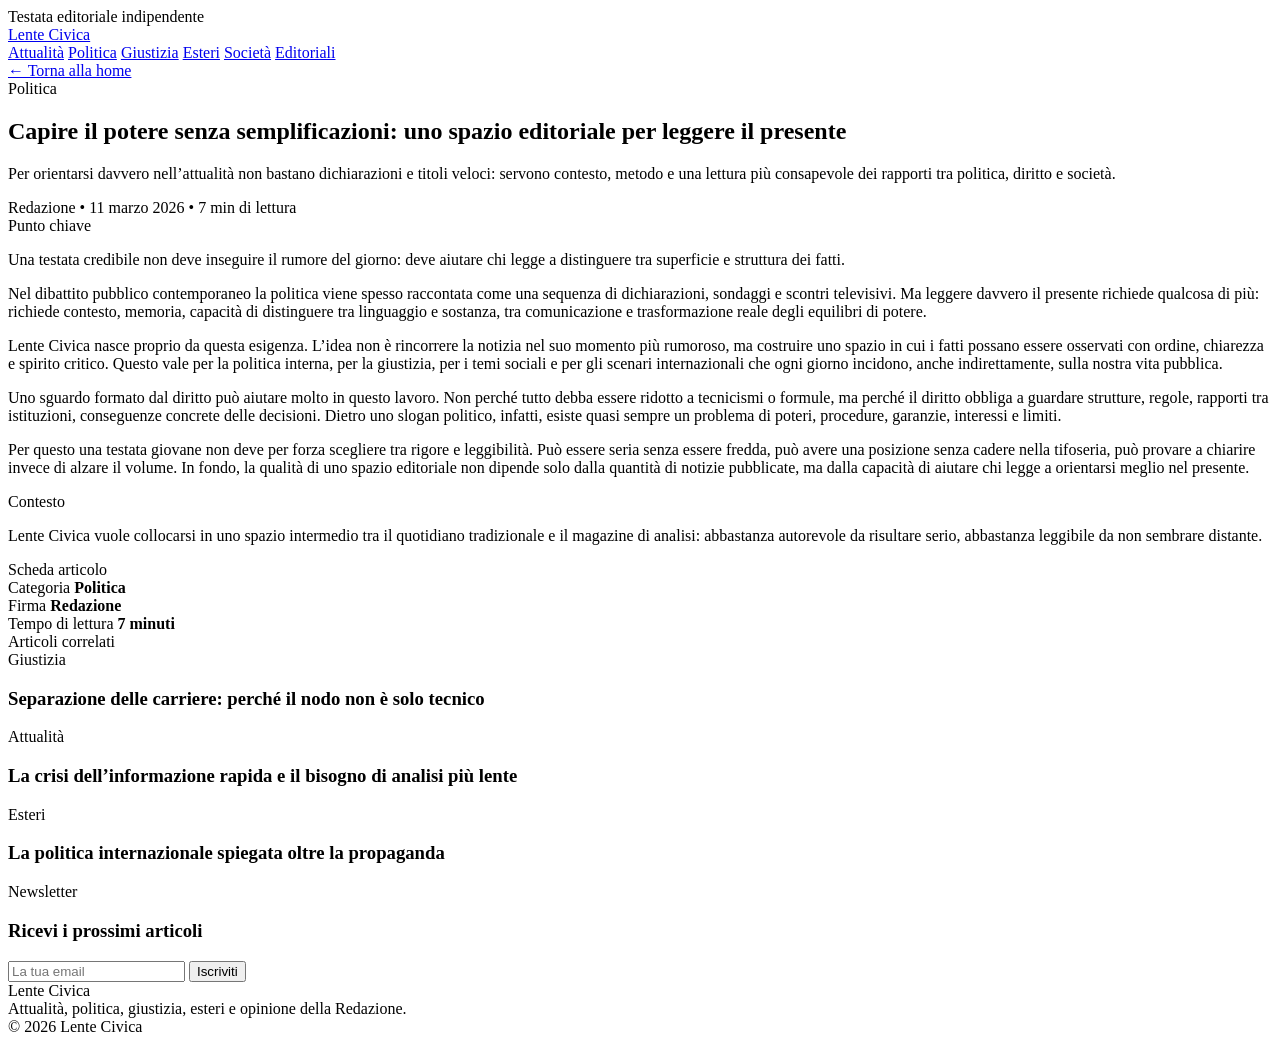
==== commit fc0f8f5b: "Update article.html" ====
--- a/article.html
+++ b/article.html
@@ -1,1950 +1,168 @@
 <!DOCTYPE html>
-<!-- saved from url=(0105)https://chatgpt.com/g/g-p-69b0bc96819c8191b5347dbedf2b143d-writing/c/69b0b7bd-c0e8-8397-97a7-cd5dcbc111cd -->
-<html lang="en-US" data-build="prod-a2d6463cc243fdf8a1b0b62a8318d0073ddac9cf-ce" data-seq="5209924" dir="ltr" class="dark" data-chat-theme="default" style="color-scheme: dark; --cot-shimmer-duration: 1400ms;" data-focus-mode="mouse"><head><meta http-equiv="Content-Type" content="text/html; charset=UTF-8"><style>.ͼ1.cm-focused {outline: 1px dotted #212121;}
-.ͼ1 {position: relative !important; box-sizing: border-box; display: flex !important; flex-direction: column;}
-.ͼ1 .cm-scroller {display: flex !important; align-items: flex-start !important; font-family: monospace; line-height: 1.4; height: 100%; overflow-x: auto; position: relative; z-index: 0; overflow-anchor: none;}
-.ͼ1 .cm-content[contenteditable=true] {-webkit-user-modify: read-write-plaintext-only;}
-.ͼ1 .cm-content {margin: 0; flex-grow: 2; flex-shrink: 0; display: block; white-space: pre; word-wrap: normal; box-sizing: border-box; min-height: 100%; padding: 4px 0; outline: none;}
-.ͼ1 .cm-lineWrapping {white-space: pre-wrap; white-space: break-spaces; word-break: break-word; overflow-wrap: anywhere; flex-shrink: 1;}
-.ͼ2 .cm-content {caret-color: black;}
-.ͼ3 .cm-content {caret-color: white;}
-.ͼ1 .cm-line {display: block; padding: 0 2px 0 6px;}
-.ͼ1 .cm-layer > * {position: absolute;}
-.ͼ1 .cm-layer {position: absolute; left: 0; top: 0; contain: size style;}
-.ͼ2 .cm-selectionBackground {background: #d9d9d9;}
-.ͼ3 .cm-selectionBackground {background: #222;}
-.ͼ2.cm-focused > .cm-scroller > .cm-selectionLayer .cm-selectionBackground {background: #d7d4f0;}
-.ͼ3.cm-focused > .cm-scroller > .cm-selectionLayer .cm-selectionBackground {background: #233;}
-.ͼ1 .cm-cursorLayer {pointer-events: none;}
-.ͼ1.cm-focused > .cm-scroller > .cm-cursorLayer {animation: steps(1) cm-blink 1.2s infinite;}
-@keyframes cm-blink {50% {opacity: 0;}}
-@keyframes cm-blink2 {50% {opacity: 0;}}
-.ͼ1 .cm-cursor, .ͼ1 .cm-dropCursor {border-left: 1.2px solid black; margin-left: -0.6px; pointer-events: none;}
-.ͼ1 .cm-cursor {display: none;}
-.ͼ3 .cm-cursor {border-left-color: #ddd;}
-.ͼ1 .cm-dropCursor {position: absolute;}
-.ͼ1.cm-focused > .cm-scroller > .cm-cursorLayer .cm-cursor {display: block;}
-.ͼ1 .cm-iso {unicode-bidi: isolate;}
-.ͼ1 .cm-announced {position: fixed; top: -10000px;}
-@media print {.ͼ1 .cm-announced {display: none;}}
-.ͼ2 .cm-activeLine {background-color: #cceeff44;}
-.ͼ3 .cm-activeLine {background-color: #99eeff33;}
-.ͼ2 .cm-specialChar {color: red;}
-.ͼ3 .cm-specialChar {color: #f78;}
-.ͼ1 .cm-gutters {flex-shrink: 0; display: flex; height: 100%; box-sizing: border-box; z-index: 200;}
-.ͼ1 .cm-gutters-before {inset-inline-start: 0;}
-.ͼ1 .cm-gutters-after {inset-inline-end: 0;}
-.ͼ2 .cm-gutters.cm-gutters-before {border-right-width: 1px;}
-.ͼ2 .cm-gutters.cm-gutters-after {border-left-width: 1px;}
-.ͼ2 .cm-gutters {background-color: #f5f5f5; color: #6c6c6c; border: 0px solid #ddd;}
-.ͼ3 .cm-gutters {background-color: #333338; color: #ccc;}
-.ͼ1 .cm-gutter {display: flex !important; flex-direction: column; flex-shrink: 0; box-sizing: border-box; min-height: 100%; overflow: hidden;}
-.ͼ1 .cm-gutterElement {box-sizing: border-box;}
-.ͼ1 .cm-lineNumbers .cm-gutterElement {padding: 0 3px 0 5px; min-width: 20px; text-align: right; white-space: nowrap;}
-.ͼ2 .cm-activeLineGutter {background-color: #e2f2ff;}
-.ͼ3 .cm-activeLineGutter {background-color: #222227;}
-.ͼ1 .cm-panels {box-sizing: border-box; position: sticky; left: 0; right: 0; z-index: 300;}
-.ͼ2 .cm-panels {background-color: #f5f5f5; color: black;}
-.ͼ2 .cm-panels-top {border-bottom: 1px solid #ddd;}
-.ͼ2 .cm-panels-bottom {border-top: 1px solid #ddd;}
-.ͼ3 .cm-panels {background-color: #333338; color: white;}
-.ͼ1 .cm-dialog label {font-size: 80%;}
-.ͼ1 .cm-dialog {padding: 2px 19px 4px 6px; position: relative;}
-.ͼ1 .cm-dialog-close {position: absolute; top: 3px; right: 4px; background-color: inherit; border: none; font: inherit; font-size: 14px; padding: 0;}
-.ͼ1 .cm-tab {display: inline-block; overflow: hidden; vertical-align: bottom;}
-.ͼ1 .cm-widgetBuffer {vertical-align: text-top; height: 1em; width: 0; display: inline;}
-.ͼ1 .cm-placeholder {color: #888; display: inline-block; vertical-align: top; user-select: none;}
-.ͼ1 .cm-highlightSpace {background-image: radial-gradient(circle at 50% 55%, #aaa 20%, transparent 5%); background-position: center;}
-.ͼ1 .cm-highlightTab {background-image: url('data:image/svg+xml,<svg xmlns="http://www.w3.org/2000/svg" width="200" height="20"><path stroke="%23888" stroke-width="1" fill="none" d="M1 10H196L190 5M190 15L196 10M197 4L197 16"/></svg>'); background-size: auto 100%; background-position: right 90%; background-repeat: no-repeat;}
-.ͼ1 .cm-trailingSpace {background-color: #ff332255;}
-.ͼ1 .cm-button {vertical-align: middle; color: inherit; font-size: 70%; padding: .2em 1em; border-radius: 1px;}
-.ͼ2 .cm-button:active {background-image: linear-gradient(#b4b4b4, #d0d3d6);}
-.ͼ2 .cm-button {background-image: linear-gradient(#eff1f5, #d9d9df); border: 1px solid #888;}
-.ͼ3 .cm-button:active {background-image: linear-gradient(#111, #333);}
-.ͼ3 .cm-button {background-image: linear-gradient(#393939, #111); border: 1px solid #888;}
-.ͼ1 .cm-textfield {vertical-align: middle; color: inherit; font-size: 70%; border: 1px solid silver; padding: .2em .5em;}
-.ͼ2 .cm-textfield {background-color: white;}
-.ͼ3 .cm-textfield {border: 1px solid #555; background-color: inherit;}
-.ͼ1 .cm-tooltip.cm-tooltip-autocomplete > ul > li, .ͼ1 .cm-tooltip.cm-tooltip-autocomplete > ul > completion-section {padding: 1px 3px; line-height: 1.2;}
-.ͼ1 .cm-tooltip.cm-tooltip-autocomplete > ul > li {overflow-x: hidden; text-overflow: ellipsis; cursor: pointer;}
-.ͼ1 .cm-tooltip.cm-tooltip-autocomplete > ul > completion-section {display: list-item; border-bottom: 1px solid silver; padding-left: 0.5em; opacity: 0.7;}
-.ͼ1 .cm-tooltip.cm-tooltip-autocomplete > ul {font-family: monospace; white-space: nowrap; overflow: hidden auto; max-width: 700px; max-width: min(700px, 95vw); min-width: 250px; max-height: 10em; height: 100%; list-style: none; margin: 0; padding: 0;}
-.ͼ2 .cm-tooltip-autocomplete ul li[aria-selected] {background: #17c; color: white;}
-.ͼ2 .cm-tooltip-autocomplete-disabled ul li[aria-selected] {background: #777;}
-.ͼ3 .cm-tooltip-autocomplete ul li[aria-selected] {background: #347; color: white;}
-.ͼ3 .cm-tooltip-autocomplete-disabled ul li[aria-selected] {background: #444;}
-.ͼ1 .cm-completionListIncompleteTop:before, .ͼ1 .cm-completionListIncompleteBottom:after {content: "···"; opacity: 0.5; display: block; text-align: center;}
-.ͼ1 .cm-tooltip.cm-completionInfo {position: absolute; padding: 3px 9px; width: max-content; max-width: 400px; box-sizing: border-box; white-space: pre-line;}
-.ͼ1 .cm-completionInfo.cm-completionInfo-left {right: 100%;}
-.ͼ1 .cm-completionInfo.cm-completionInfo-right {left: 100%;}
-.ͼ1 .cm-completionInfo.cm-completionInfo-left-narrow {right: 30px;}
-.ͼ1 .cm-completionInfo.cm-completionInfo-right-narrow {left: 30px;}
-.ͼ2 .cm-snippetField {background-color: #00000022;}
-.ͼ3 .cm-snippetField {background-color: #ffffff22;}
-.ͼ1 .cm-snippetFieldPosition {vertical-align: text-top; width: 0; height: 1.15em; display: inline-block; margin: 0 -0.7px -.7em; border-left: 1.4px dotted #888;}
-.ͼ1 .cm-completionMatchedText {text-decoration: underline;}
-.ͼ1 .cm-completionDetail {margin-left: 0.5em; font-style: italic;}
-.ͼ1 .cm-completionIcon {font-size: 90%; width: .8em; display: inline-block; text-align: center; padding-right: .6em; opacity: 0.6; box-sizing: content-box;}
-.ͼ1 .cm-completionIcon-function:after, .ͼ1 .cm-completionIcon-method:after {content: 'ƒ';}
-.ͼ1 .cm-completionIcon-class:after {content: '○';}
-.ͼ1 .cm-completionIcon-interface:after {content: '◌';}
-.ͼ1 .cm-completionIcon-variable:after {content: '𝑥';}
-.ͼ1 .cm-completionIcon-constant:after {content: '𝐶';}
-.ͼ1 .cm-completionIcon-type:after {content: '𝑡';}
-.ͼ1 .cm-completionIcon-enum:after {content: '∪';}
-.ͼ1 .cm-completionIcon-property:after {content: '□';}
-.ͼ1 .cm-completionIcon-keyword:after {content: '🔑︎';}
-.ͼ1 .cm-completionIcon-namespace:after {content: '▢';}
-.ͼ1 .cm-completionIcon-text:after {content: 'abc'; font-size: 50%; vertical-align: middle;}
-.ͼ1 .cm-tooltip {z-index: 500; box-sizing: border-box;}
-.ͼ2 .cm-tooltip {border: 1px solid #bbb; background-color: #f5f5f5;}
-.ͼ2 .cm-tooltip-section:not(:first-child) {border-top: 1px solid #bbb;}
-.ͼ3 .cm-tooltip {background-color: #333338; color: white;}
-.ͼ1 .cm-tooltip-arrow:before, .ͼ1 .cm-tooltip-arrow:after {content: ''; position: absolute; width: 0; height: 0; border-left: 7px solid transparent; border-right: 7px solid transparent;}
-.ͼ1 .cm-tooltip-above .cm-tooltip-arrow:before {border-top: 7px solid #bbb;}
-.ͼ1 .cm-tooltip-above .cm-tooltip-arrow:after {border-top: 7px solid #f5f5f5; bottom: 1px;}
-.ͼ1 .cm-tooltip-above .cm-tooltip-arrow {bottom: -7px;}
-.ͼ1 .cm-tooltip-below .cm-tooltip-arrow:before {border-bottom: 7px solid #bbb;}
-.ͼ1 .cm-tooltip-below .cm-tooltip-arrow:after {border-bottom: 7px solid #f5f5f5; top: 1px;}
-.ͼ1 .cm-tooltip-below .cm-tooltip-arrow {top: -7px;}
-.ͼ1 .cm-tooltip-arrow {height: 7px; width: 14px; position: absolute; z-index: -1; overflow: hidden;}
-.ͼ3 .cm-tooltip .cm-tooltip-arrow:before {border-top-color: #333338; border-bottom-color: #333338;}
-.ͼ3 .cm-tooltip .cm-tooltip-arrow:after {border-top-color: transparent; border-bottom-color: transparent;}
-.ͼ1 .cm-foldPlaceholder {background-color: #eee; border: 1px solid #ddd; color: #888; border-radius: .2em; margin: 0 1px; padding: 0 1px; cursor: pointer;}
-.ͼ1 .cm-foldGutter span {padding: 0 1px; cursor: pointer;}
-.ͼ1.cm-focused .cm-matchingBracket {background-color: #328c8252;}
-.ͼ1.cm-focused .cm-nonmatchingBracket {background-color: #bb555544;}
-.ͼe {color: white;}
-.ͼf {color: rgb(255 255 255 / 50%);}
-.ͼg {color: rgb(255 255 255 / 60%);}
-.ͼh {color: #e9950c;}
-.ͼi {color: #2e95d3;}
-.ͼj {color: #00a67d;}
-.ͼk {color: #df3079;}
-.ͼl {color: #df3079;}
-.ͼm {color: #f22c3d;}
-.ͼn {font-style: italic;}
-.ͼo {font-weight: bold;}
-.ͼp {text-decoration: underline;}
-.ͼ12 .cm-tooltip-autocomplete {background-color: var(--main-surface-primary); color: var(--text-primary); border: 1px solid var(--border-light); border-radius: 6px; padding: 4px; box-shadow: 0 20px 25px -5px rgb(0 0 0 / 0.1), 0 8px 10px -6px rgb(0 0 0 / 0.1);}
-.ͼ12 .cm-tooltip-autocomplete > ul > li {border-radius: 5px; color: var(--text-primary);}
-.ͼ12 .cm-tooltip-autocomplete > ul > li[aria-selected] {background-color: var(--main-surface-secondary); color: var(--text-primary);}
-.ͼ12 .cm-tooltip-autocomplete > ul > li:hover {background-color: var(--selection); color: #ffffff;}
-.ͼ12 .cm-completionMatchedText {text-decoration: none; font-weight: 700;}
-.ͼ14 {background-color: transparent;}
-.ͼ13 .cm-scroller {font-family: ui-monospace, SFMono-Regular, SF Mono, Menlo, Consolas, Liberation Mono, monospace !important;}
-.ͼd .cm-gutters {cursor: default;}
-.ͼd.cm-line-number-dragging .cm-gutters {cursor: text;}
-</style><meta name="viewport" content="width=device-width, initial-scale=1, viewport-fit=cover"><link rel="preload" as="image" href="https://lh3.googleusercontent.com/a/ACg8ocKGh2zJs4fqNWsqlCJRWx-QUSiL9bCuUa6WcaV9ZD0PhYvVK91vxQ=s96-c" referrerpolicy="no-referrer"><title>Writing - Idee di progetti creativi</title><meta property="og:title" content="ChatGPT"><meta property="og:image" content="https://cdn.openai.com/chatgpt/share-og.png"><link rel="preconnect" href="https://ab.chatgpt.com/"><meta name="apple-itunes-app" content="app-id=6448311069"><meta name="dd-trace-id" content="1195002780820262698"><meta name="dd-trace-time" content="1773190204047"><link rel="icon" href="https://chatgpt.com/favicon.ico" sizes="any"><link rel="icon" href="https://chatgpt.com/cdn/assets-experimental/favicon-eex17e9e.ico" sizes="48x48"><link rel="icon" href="https://chatgpt.com/cdn/assets-experimental/favicon-l4nq08hd.svg" type="image/svg+xml"><link rel="icon" href="https://chatgpt.com/cdn/assets-experimental/favicon-l4nq08hd.svg" type="image/svg+xml" media="(prefers-color-scheme: dark)"><link rel="icon" href="https://chatgpt.com/cdn/assets-experimental/favicon-48x48-0tm76ul0.webp" type="image/png" sizes="48x48"><link rel="apple-touch-icon" sizes="180x180" href="https://chatgpt.com/cdn/assets-experimental/favicon-180x180-kqq5ndm1.webp"><meta name="description" content="ChatGPT is your AI chatbot for everyday use. Chat with the most advanced AI to explore ideas, solve problems, and learn faster."><meta name="keyword" content="ai chat,ai,chap gpt,chat gbt,chat gpt 3,chat gpt login,chat gpt website,chat gpt,chat gtp,chat openai,chat,chatai,chatbot gpt,chatg,chatgpt login,chatgpt,gpt chat,open ai,openai chat,openai chatgpt,openai"><meta property="og:description" content="ChatGPT helps you get answers, find inspiration, and be more productive."><meta property="og:url" content="https://chatgpt.com/"><meta property="og:site_name" content="ChatGPT"><link rel="alternate" hreflang="am" href="https://chatgpt.com/g/g-p-69b0bc96819c8191b5347dbedf2b143d-writing/c/69b0b7bd-c0e8-8397-97a7-cd5dcbc111cd?locale=am"><link rel="alternate" hreflang="ar" href="https://chatgpt.com/g/g-p-69b0bc96819c8191b5347dbedf2b143d-writing/c/69b0b7bd-c0e8-8397-97a7-cd5dcbc111cd?locale=ar"><link rel="alternate" hreflang="bg-BG" href="https://chatgpt.com/g/g-p-69b0bc96819c8191b5347dbedf2b143d-writing/c/69b0b7bd-c0e8-8397-97a7-cd5dcbc111cd?locale=bg-BG"><link rel="alternate" hreflang="bn-BD" href="https://chatgpt.com/g/g-p-69b0bc96819c8191b5347dbedf2b143d-writing/c/69b0b7bd-c0e8-8397-97a7-cd5dcbc111cd?locale=bn-BD"><link rel="alternate" hreflang="bs-BA" href="https://chatgpt.com/g/g-p-69b0bc96819c8191b5347dbedf2b143d-writing/c/69b0b7bd-c0e8-8397-97a7-cd5dcbc111cd?locale=bs-BA"><link rel="alternate" hreflang="ca-ES" href="https://chatgpt.com/g/g-p-69b0bc96819c8191b5347dbedf2b143d-writing/c/69b0b7bd-c0e8-8397-97a7-cd5dcbc111cd?locale=ca-ES"><link rel="alternate" hreflang="cs-CZ" href="https://chatgpt.com/g/g-p-69b0bc96819c8191b5347dbedf2b143d-writing/c/69b0b7bd-c0e8-8397-97a7-cd5dcbc111cd?locale=cs-CZ"><link rel="alternate" hreflang="da-DK" href="https://chatgpt.com/g/g-p-69b0bc96819c8191b5347dbedf2b143d-writing/c/69b0b7bd-c0e8-8397-97a7-cd5dcbc111cd?locale=da-DK"><link rel="alternate" hreflang="de-DE" href="https://chatgpt.com/g/g-p-69b0bc96819c8191b5347dbedf2b143d-writing/c/69b0b7bd-c0e8-8397-97a7-cd5dcbc111cd?locale=de-DE"><link rel="alternate" hreflang="el-GR" href="https://chatgpt.com/g/g-p-69b0bc96819c8191b5347dbedf2b143d-writing/c/69b0b7bd-c0e8-8397-97a7-cd5dcbc111cd?locale=el-GR"><link rel="alternate" hreflang="en-US" href="https://chatgpt.com/g/g-p-69b0bc96819c8191b5347dbedf2b143d-writing/c/69b0b7bd-c0e8-8397-97a7-cd5dcbc111cd"><link rel="alternate" hreflang="es-ES" href="https://chatgpt.com/g/g-p-69b0bc96819c8191b5347dbedf2b143d-writing/c/69b0b7bd-c0e8-8397-97a7-cd5dcbc111cd?locale=es-ES"><link rel="alternate" hreflang="es-419" href="https://chatgpt.com/g/g-p-69b0bc96819c8191b5347dbedf2b143d-writing/c/69b0b7bd-c0e8-8397-97a7-cd5dcbc111cd?locale=es-419"><link rel="alternate" hreflang="et-EE" href="https://chatgpt.com/g/g-p-69b0bc96819c8191b5347dbedf2b143d-writing/c/69b0b7bd-c0e8-8397-97a7-cd5dcbc111cd?locale=et-EE"><link rel="alternate" hreflang="fa" href="https://chatgpt.com/g/g-p-69b0bc96819c8191b5347dbedf2b143d-writing/c/69b0b7bd-c0e8-8397-97a7-cd5dcbc111cd?locale=fa"><link rel="alternate" hreflang="fi-FI" href="https://chatgpt.com/g/g-p-69b0bc96819c8191b5347dbedf2b143d-writing/c/69b0b7bd-c0e8-8397-97a7-cd5dcbc111cd?locale=fi-FI"><link rel="alternate" hreflang="fr-FR" href="https://chatgpt.com/g/g-p-69b0bc96819c8191b5347dbedf2b143d-writing/c/69b0b7bd-c0e8-8397-97a7-cd5dcbc111cd?locale=fr-FR"><link rel="alternate" hreflang="fr-CA" href="https://chatgpt.com/g/g-p-69b0bc96819c8191b5347dbedf2b143d-writing/c/69b0b7bd-c0e8-8397-97a7-cd5dcbc111cd?locale=fr-CA"><link rel="alternate" hreflang="gu-IN" href="https://chatgpt.com/g/g-p-69b0bc96819c8191b5347dbedf2b143d-writing/c/69b0b7bd-c0e8-8397-97a7-cd5dcbc111cd?locale=gu-IN"><link rel="alternate" hreflang="hi-IN" href="https://chatgpt.com/g/g-p-69b0bc96819c8191b5347dbedf2b143d-writing/c/69b0b7bd-c0e8-8397-97a7-cd5dcbc111cd?locale=hi-IN"><link rel="alternate" hreflang="hr-HR" href="https://chatgpt.com/g/g-p-69b0bc96819c8191b5347dbedf2b143d-writing/c/69b0b7bd-c0e8-8397-97a7-cd5dcbc111cd?locale=hr-HR"><link rel="alternate" hreflang="hu-HU" href="https://chatgpt.com/g/g-p-69b0bc96819c8191b5347dbedf2b143d-writing/c/69b0b7bd-c0e8-8397-97a7-cd5dcbc111cd?locale=hu-HU"><link rel="alternate" hreflang="hy-AM" href="https://chatgpt.com/g/g-p-69b0bc96819c8191b5347dbedf2b143d-writing/c/69b0b7bd-c0e8-8397-97a7-cd5dcbc111cd?locale=hy-AM"><link rel="alternate" hreflang="id-ID" href="https://chatgpt.com/g/g-p-69b0bc96819c8191b5347dbedf2b143d-writing/c/69b0b7bd-c0e8-8397-97a7-cd5dcbc111cd?locale=id-ID"><link rel="alternate" hreflang="is-IS" href="https://chatgpt.com/g/g-p-69b0bc96819c8191b5347dbedf2b143d-writing/c/69b0b7bd-c0e8-8397-97a7-cd5dcbc111cd?locale=is-IS"><link rel="alternate" hreflang="it-IT" href="https://chatgpt.com/g/g-p-69b0bc96819c8191b5347dbedf2b143d-writing/c/69b0b7bd-c0e8-8397-97a7-cd5dcbc111cd?locale=it-IT"><link rel="alternate" hreflang="ja-JP" href="https://chatgpt.com/g/g-p-69b0bc96819c8191b5347dbedf2b143d-writing/c/69b0b7bd-c0e8-8397-97a7-cd5dcbc111cd?locale=ja-JP"><link rel="alternate" hreflang="ka-GE" href="https://chatgpt.com/g/g-p-69b0bc96819c8191b5347dbedf2b143d-writing/c/69b0b7bd-c0e8-8397-97a7-cd5dcbc111cd?locale=ka-GE"><link rel="alternate" hreflang="kk" href="https://chatgpt.com/g/g-p-69b0bc96819c8191b5347dbedf2b143d-writing/c/69b0b7bd-c0e8-8397-97a7-cd5dcbc111cd?locale=kk"><link rel="alternate" hreflang="kn-IN" href="https://chatgpt.com/g/g-p-69b0bc96819c8191b5347dbedf2b143d-writing/c/69b0b7bd-c0e8-8397-97a7-cd5dcbc111cd?locale=kn-IN"><link rel="alternate" hreflang="ko-KR" href="https://chatgpt.com/g/g-p-69b0bc96819c8191b5347dbedf2b143d-writing/c/69b0b7bd-c0e8-8397-97a7-cd5dcbc111cd?locale=ko-KR"><link rel="alternate" hreflang="lt" href="https://chatgpt.com/g/g-p-69b0bc96819c8191b5347dbedf2b143d-writing/c/69b0b7bd-c0e8-8397-97a7-cd5dcbc111cd?locale=lt"><link rel="alternate" hreflang="lv-LV" href="https://chatgpt.com/g/g-p-69b0bc96819c8191b5347dbedf2b143d-writing/c/69b0b7bd-c0e8-8397-97a7-cd5dcbc111cd?locale=lv-LV"><link rel="alternate" hreflang="mk-MK" href="https://chatgpt.com/g/g-p-69b0bc96819c8191b5347dbedf2b143d-writing/c/69b0b7bd-c0e8-8397-97a7-cd5dcbc111cd?locale=mk-MK"><link rel="alternate" hreflang="ml" href="https://chatgpt.com/g/g-p-69b0bc96819c8191b5347dbedf2b143d-writing/c/69b0b7bd-c0e8-8397-97a7-cd5dcbc111cd?locale=ml"><link rel="alternate" hreflang="mn" href="https://chatgpt.com/g/g-p-69b0bc96819c8191b5347dbedf2b143d-writing/c/69b0b7bd-c0e8-8397-97a7-cd5dcbc111cd?locale=mn"><link rel="alternate" hreflang="mr-IN" href="https://chatgpt.com/g/g-p-69b0bc96819c8191b5347dbedf2b143d-writing/c/69b0b7bd-c0e8-8397-97a7-cd5dcbc111cd?locale=mr-IN"><link rel="alternate" hreflang="ms-MY" href="https://chatgpt.com/g/g-p-69b0bc96819c8191b5347dbedf2b143d-writing/c/69b0b7bd-c0e8-8397-97a7-cd5dcbc111cd?locale=ms-MY"><link rel="alternate" hreflang="my-MM" href="https://chatgpt.com/g/g-p-69b0bc96819c8191b5347dbedf2b143d-writing/c/69b0b7bd-c0e8-8397-97a7-cd5dcbc111cd?locale=my-MM"><link rel="alternate" hreflang="nb-NO" href="https://chatgpt.com/g/g-p-69b0bc96819c8191b5347dbedf2b143d-writing/c/69b0b7bd-c0e8-8397-97a7-cd5dcbc111cd?locale=nb-NO"><link rel="alternate" hreflang="nl-NL" href="https://chatgpt.com/g/g-p-69b0bc96819c8191b5347dbedf2b143d-writing/c/69b0b7bd-c0e8-8397-97a7-cd5dcbc111cd?locale=nl-NL"><link rel="alternate" hreflang="pa" href="https://chatgpt.com/g/g-p-69b0bc96819c8191b5347dbedf2b143d-writing/c/69b0b7bd-c0e8-8397-97a7-cd5dcbc111cd?locale=pa"><link rel="alternate" hreflang="pl-PL" href="https://chatgpt.com/g/g-p-69b0bc96819c8191b5347dbedf2b143d-writing/c/69b0b7bd-c0e8-8397-97a7-cd5dcbc111cd?locale=pl-PL"><link rel="alternate" hreflang="pt-BR" href="https://chatgpt.com/g/g-p-69b0bc96819c8191b5347dbedf2b143d-writing/c/69b0b7bd-c0e8-8397-97a7-cd5dcbc111cd?locale=pt-BR"><link rel="alternate" hreflang="pt-PT" href="https://chatgpt.com/g/g-p-69b0bc96819c8191b5347dbedf2b143d-writing/c/69b0b7bd-c0e8-8397-97a7-cd5dcbc111cd?locale=pt-PT"><link rel="alternate" hreflang="ro-RO" href="https://chatgpt.com/g/g-p-69b0bc96819c8191b5347dbedf2b143d-writing/c/69b0b7bd-c0e8-8397-97a7-cd5dcbc111cd?locale=ro-RO"><link rel="alternate" hreflang="ru-RU" href="https://chatgpt.com/g/g-p-69b0bc96819c8191b5347dbedf2b143d-writing/c/69b0b7bd-c0e8-8397-97a7-cd5dcbc111cd?locale=ru-RU"><link rel="alternate" hreflang="sk-SK" href="https://chatgpt.com/g/g-p-69b0bc96819c8191b5347dbedf2b143d-writing/c/69b0b7bd-c0e8-8397-97a7-cd5dcbc111cd?locale=sk-SK"><link rel="alternate" hreflang="sl-SI" href="https://chatgpt.com/g/g-p-69b0bc96819c8191b5347dbedf2b143d-writing/c/69b0b7bd-c0e8-8397-97a7-cd5dcbc111cd?locale=sl-SI"><link rel="alternate" hreflang="so-SO" href="https://chatgpt.com/g/g-p-69b0bc96819c8191b5347dbedf2b143d-writing/c/69b0b7bd-c0e8-8397-97a7-cd5dcbc111cd?locale=so-SO"><link rel="alternate" hreflang="sq-AL" href="https://chatgpt.com/g/g-p-69b0bc96819c8191b5347dbedf2b143d-writing/c/69b0b7bd-c0e8-8397-97a7-cd5dcbc111cd?locale=sq-AL"><link rel="alternate" hreflang="sr-RS" href="https://chatgpt.com/g/g-p-69b0bc96819c8191b5347dbedf2b143d-writing/c/69b0b7bd-c0e8-8397-97a7-cd5dcbc111cd?locale=sr-RS"><link rel="alternate" hreflang="sv-SE" href="https://chatgpt.com/g/g-p-69b0bc96819c8191b5347dbedf2b143d-writing/c/69b0b7bd-c0e8-8397-97a7-cd5dcbc111cd?locale=sv-SE"><link rel="alternate" hreflang="sw-TZ" href="https://chatgpt.com/g/g-p-69b0bc96819c8191b5347dbedf2b143d-writing/c/69b0b7bd-c0e8-8397-97a7-cd5dcbc111cd?locale=sw-TZ"><link rel="alternate" hreflang="ta-IN" href="https://chatgpt.com/g/g-p-69b0bc96819c8191b5347dbedf2b143d-writing/c/69b0b7bd-c0e8-8397-97a7-cd5dcbc111cd?locale=ta-IN"><link rel="alternate" hreflang="te-IN" href="https://chatgpt.com/g/g-p-69b0bc96819c8191b5347dbedf2b143d-writing/c/69b0b7bd-c0e8-8397-97a7-cd5dcbc111cd?locale=te-IN"><link rel="alternate" hreflang="th-TH" href="https://chatgpt.com/g/g-p-69b0bc96819c8191b5347dbedf2b143d-writing/c/69b0b7bd-c0e8-8397-97a7-cd5dcbc111cd?locale=th-TH"><link rel="alternate" hreflang="tl" href="https://chatgpt.com/g/g-p-69b0bc96819c8191b5347dbedf2b143d-writing/c/69b0b7bd-c0e8-8397-97a7-cd5dcbc111cd?locale=tl"><link rel="alternate" hreflang="tr-TR" href="https://chatgpt.com/g/g-p-69b0bc96819c8191b5347dbedf2b143d-writing/c/69b0b7bd-c0e8-8397-97a7-cd5dcbc111cd?locale=tr-TR"><link rel="alternate" hreflang="uk-UA" href="https://chatgpt.com/g/g-p-69b0bc96819c8191b5347dbedf2b143d-writing/c/69b0b7bd-c0e8-8397-97a7-cd5dcbc111cd?locale=uk-UA"><link rel="alternate" hreflang="ur" href="https://chatgpt.com/g/g-p-69b0bc96819c8191b5347dbedf2b143d-writing/c/69b0b7bd-c0e8-8397-97a7-cd5dcbc111cd?locale=ur"><link rel="alternate" hreflang="vi-VN" href="https://chatgpt.com/g/g-p-69b0bc96819c8191b5347dbedf2b143d-writing/c/69b0b7bd-c0e8-8397-97a7-cd5dcbc111cd?locale=vi-VN"><link rel="alternate" hreflang="zh-CN" href="https://chatgpt.com/g/g-p-69b0bc96819c8191b5347dbedf2b143d-writing/c/69b0b7bd-c0e8-8397-97a7-cd5dcbc111cd?locale=zh-CN"><link rel="alternate" hreflang="zh-TW" href="https://chatgpt.com/g/g-p-69b0bc96819c8191b5347dbedf2b143d-writing/c/69b0b7bd-c0e8-8397-97a7-cd5dcbc111cd?locale=zh-TW"><link rel="alternate" hreflang="zh-HK" href="https://chatgpt.com/g/g-p-69b0bc96819c8191b5347dbedf2b143d-writing/c/69b0b7bd-c0e8-8397-97a7-cd5dcbc111cd?locale=zh-HK"><link rel="alternate" hreflang="x-default" href="https://chatgpt.com/g/g-p-69b0bc96819c8191b5347dbedf2b143d-writing/c/69b0b7bd-c0e8-8397-97a7-cd5dcbc111cd"><link rel="canonical" href="https://chatgpt.com/g/g-p-69b0bc96819c8191b5347dbedf2b143d-writing/c/69b0b7bd-c0e8-8397-97a7-cd5dcbc111cd"><link rel="stylesheet" href="./article_files/root-leas5n2s.css"><link rel="stylesheet" href="./article_files/conversation-small-tteqv2xp.css"><link rel="modulepreload" as="script" crossorigin="" href="https://chatgpt.com/cdn/assets-experimental/1bc04b52-grcqycfxbeu49yp9.js"><link rel="modulepreload" as="script" crossorigin="" href="https://chatgpt.com/cdn/assets-experimental/2340486e-pfdnhg9jt0indmad.js"><link rel="modulepreload" as="script" crossorigin="" href="https://chatgpt.com/cdn/assets-experimental/24c0da2c-lcj27sfu6bvd0wdq.js"><link rel="icon" href="https://chatgpt.com/cdn/assets-experimental/favicon-48x48-glnpepm0.webp" type="image/png" sizes="48x48"><link rel="apple-touch-icon" sizes="180x180" href="https://chatgpt.com/cdn/assets-experimental/favicon-180x180-od45eci6.webp"><link rel="modulepreload" as="script" crossorigin="" href="https://chatgpt.com/cdn/assets-experimental/ed836a35-ddyt8fx6wm1k85ww.js"><link rel="modulepreload" as="script" crossorigin="" href="https://chatgpt.com/cdn/assets-experimental/38b1cb71-k0dho6siamhcl85l.js"><link rel="modulepreload" as="script" crossorigin="" href="https://chatgpt.com/cdn/assets-experimental/4813494d-d8l1xal4hd4vxlrq.js"><link rel="modulepreload" as="script" crossorigin="" href="https://chatgpt.com/cdn/assets-experimental/9521ff6d-l2mr9tngivqy2u51.js"><link rel="stylesheet" crossorigin="" href="./article_files/silk-hq-lutwos9z.css"><link rel="modulepreload" as="script" crossorigin="" href="https://chatgpt.com/cdn/assets-experimental/f4e264a1-hiy9lfwnx27awob5.js"><link rel="modulepreload" as="script" crossorigin="" href="https://chatgpt.com/cdn/assets-experimental/a5a34a94-k3ur3zua037wf9tj.js"><link rel="modulepreload" as="script" crossorigin="" href="https://chatgpt.com/cdn/assets-experimental/1a7ebd5f-e09354w4eodcpq1v.js"><link rel="modulepreload" as="script" crossorigin="" href="https://chatgpt.com/cdn/assets-experimental/e07b5c46-gg5pnjuo7re460z7.js"><link rel="modulepreload" as="script" crossorigin="" href="https://chatgpt.com/cdn/assets-experimental/ad0d1100-y8flzpmbumpf92gc.js"><link rel="modulepreload" as="script" crossorigin="" href="https://chatgpt.com/cdn/assets-experimental/ac5dd3e8-dtf6fhitedltahbv.js"><link rel="modulepreload" as="script" crossorigin="" href="https://chatgpt.com/cdn/assets-experimental/1bc04b52-gkais2kwago4d3xj.js"><link rel="modulepreload" as="script" crossorigin="" href="https://chatgpt.com/cdn/assets-experimental/8d5bfd5c-iecrvfqdkq2ec6o5.js"><link rel="modulepreload" as="script" crossorigin="" href="https://chatgpt.com/cdn/assets-experimental/2c0ba89a-hbhrfpflb6to17jp.js"><link rel="modulepreload" as="script" crossorigin="" href="https://chatgpt.com/cdn/assets-experimental/e1d1ae28-chdb68lyyyu41iy6.js"><link rel="modulepreload" as="script" crossorigin="" href="https://chatgpt.com/cdn/assets-experimental/2478e8be-d23415zyntar2pl1.js"><link rel="modulepreload" as="script" crossorigin="" href="https://chatgpt.com/cdn/assets-experimental/c50694f1-ehb7qxa36yrp9qz5.js"><link rel="modulepreload" as="script" crossorigin="" href="https://chatgpt.com/cdn/assets-experimental/d4fd05ef-frnsz9yckitqm86a.js"><link rel="modulepreload" as="script" crossorigin="" href="https://chatgpt.com/cdn/assets-experimental/1bc04b52-hkt5n6v7sfxt07bf.js"><link rel="modulepreload" as="script" crossorigin="" href="https://chatgpt.com/cdn/assets-experimental/1bc04b52-hu1bt0oauegdhua6.js"><link rel="modulepreload" as="script" crossorigin="" href="https://chatgpt.com/cdn/assets-experimental/1bc04b52-h1em0bjkpkjv8ykw.js"><link rel="modulepreload" as="script" crossorigin="" href="https://chatgpt.com/cdn/assets-experimental/f6f4f1b2-d59z12xgby6ychu1.js"><link rel="modulepreload" as="script" crossorigin="" href="https://chatgpt.com/cdn/assets-experimental/1bc04b52-f0i1qp7mx4tw4t2h.js"><link rel="modulepreload" as="script" crossorigin="" href="https://chatgpt.com/cdn/assets-experimental/1bc04b52-n59fft7r8if1k0dl.js"><link rel="modulepreload" as="script" crossorigin="" href="https://chatgpt.com/cdn/assets-experimental/1bc04b52-k3wdhrv7c928nig1.js"><link rel="modulepreload" as="script" crossorigin="" href="https://chatgpt.com/cdn/assets-experimental/1bc04b52-fkm6ojnn0n3s2hzv.js"><link rel="modulepreload" as="script" crossorigin="" href="https://chatgpt.com/cdn/assets-experimental/1bc04b52-mstiv6wms9tbf91o.js"><link rel="modulepreload" as="script" crossorigin="" href="https://chatgpt.com/cdn/assets-experimental/1bc04b52-ejh0m4idynv2xgp8.js"><link rel="modulepreload" as="script" crossorigin="" href="https://chatgpt.com/cdn/assets-experimental/1bc04b52-elalh20q07le6gfn.js"><link rel="modulepreload" as="script" crossorigin="" href="https://chatgpt.com/cdn/assets-experimental/e802fc66-j83gpjs36zkax7ti.js"><link rel="modulepreload" as="script" crossorigin="" href="https://chatgpt.com/cdn/assets-experimental/eda93c10-lzo6bxyv7l0tsovc.js"><link rel="modulepreload" as="script" crossorigin="" href="https://chatgpt.com/cdn/assets-experimental/6fd89734-cuc7t9jt01ng6x1l.js"><link rel="modulepreload" as="script" crossorigin="" href="https://chatgpt.com/cdn/assets-experimental/47b5158d-7ri66yodi3v22kw5.js"><link rel="modulepreload" as="script" crossorigin="" href="https://chatgpt.com/cdn/assets-experimental/19cb8032-j5zf3947q13x4wfk.js"><link rel="modulepreload" as="script" crossorigin="" href="https://chatgpt.com/cdn/assets-experimental/52878ea3-ox4c3foy01qclkg5.js"><link rel="modulepreload" as="script" crossorigin="" href="https://chatgpt.com/cdn/assets-experimental/b9ebfa06-lolrpx5y7l4odngh.js"><link rel="modulepreload" as="script" crossorigin="" href="https://chatgpt.com/cdn/assets-experimental/41a2fdf3-o4ubfqw3waxhlfl1.js"><link rel="modulepreload" as="script" crossorigin="" href="https://chatgpt.com/cdn/assets-experimental/82244417-owyirmpmpqant09o.js"><link rel="modulepreload" as="script" crossorigin="" href="https://chatgpt.com/cdn/assets-experimental/045450b3-czay155tcoeqtfg6.js"><link rel="modulepreload" as="script" crossorigin="" href="https://chatgpt.com/cdn/assets-experimental/a55ac3e4-lrf2xnoq85r1vc5h.js"><link rel="modulepreload" as="script" crossorigin="" href="https://chatgpt.com/cdn/assets-experimental/e0921b7a-lszbfs0fiyf2c32n.js"><link rel="modulepreload" as="script" crossorigin="" href="https://chatgpt.com/cdn/assets-experimental/5fe1e801-i2miip78nb7evz7w.js"><link rel="modulepreload" as="script" crossorigin="" href="https://chatgpt.com/cdn/assets-experimental/97d4a2c4-nq28y055g7kz4pru.js"><link rel="modulepreload" as="script" crossorigin="" href="https://chatgpt.com/cdn/assets-experimental/a366adf3-oliu6mlklcgi6gzm.js"><link rel="modulepreload" as="script" crossorigin="" href="https://chatgpt.com/cdn/assets-experimental/c19d65aa-bzbq5qdbfhipb3v7.js"><link rel="modulepreload" as="script" crossorigin="" href="https://chatgpt.com/cdn/assets-experimental/85f3cacd-otjpezo65z1ijkki.js"><link rel="modulepreload" as="script" crossorigin="" href="https://chatgpt.com/cdn/assets-experimental/46a4eebd-imizsinc52xrqzo4.js"><link rel="modulepreload" as="script" crossorigin="" href="https://chatgpt.com/cdn/assets-experimental/5eec0dc4-l6synhb7o02e0jxr.js"><link rel="modulepreload" as="script" crossorigin="" href="https://chatgpt.com/cdn/assets-experimental/ad08b33f-das971hmg919lyer.js"><link rel="modulepreload" as="script" crossorigin="" href="https://chatgpt.com/cdn/assets-experimental/a7c981c9-huqdtlf92jpt0c86.js"><link rel="modulepreload" as="script" crossorigin="" href="https://chatgpt.com/cdn/assets-experimental/1f30e218-chhhxyavt4rs0rwy.js"><link rel="modulepreload" as="script" crossorigin="" href="https://chatgpt.com/cdn/assets-experimental/540191af-wjzg2e0v6msaaij2.js"><link rel="modulepreload" as="script" crossorigin="" href="https://chatgpt.com/cdn/assets-experimental/5955c2e7-fsosw6xm9ixafc29.js"><link rel="modulepreload" as="script" crossorigin="" href="https://chatgpt.com/cdn/assets-experimental/a35b0b5c-oviqv1kc663q4vgw.js"><link rel="modulepreload" as="script" crossorigin="" href="https://chatgpt.com/cdn/assets-experimental/d93502a4-fmvvwixeylzars4h.js"><link rel="modulepreload" as="script" crossorigin="" href="https://chatgpt.com/cdn/assets-experimental/77a251d8-jbevxeac5ry0wd6b.js"><link rel="modulepreload" as="script" crossorigin="" href="https://chatgpt.com/cdn/assets-experimental/52ac6121-gi91jq41u99y1579.js"><link rel="modulepreload" as="script" crossorigin="" href="https://chatgpt.com/cdn/assets-experimental/8d846022-n6zplsrw2lenp1n8.js"><link rel="modulepreload" as="script" crossorigin="" href="https://chatgpt.com/cdn/assets-experimental/e3127a4c-jq7kjlt3ik5g1k3m.js"><link rel="modulepreload" as="script" crossorigin="" href="https://chatgpt.com/cdn/assets-experimental/5ff8b827-huu6n8mx5xlejfrp.js"><link rel="modulepreload" as="script" crossorigin="" href="https://chatgpt.com/cdn/assets-experimental/bc18f706-ltue08qly0z0y1wr.js"><link rel="modulepreload" as="script" crossorigin="" href="https://chatgpt.com/cdn/assets-experimental/1bc04b52-dm7c9v53o5kn2ek2.js"><link rel="modulepreload" as="script" crossorigin="" href="https://chatgpt.com/cdn/assets-experimental/93b8edb0-boe727jao41zamsw.js"><link rel="modulepreload" as="script" crossorigin="" href="https://chatgpt.com/cdn/assets-experimental/1bc04b52-hylmuees1tuxf0o2.js"><link rel="modulepreload" as="script" crossorigin="" href="https://chatgpt.com/cdn/assets-experimental/1bc04b52-ko60r092in7lq9qk.js"><link rel="modulepreload" as="script" crossorigin="" href="https://chatgpt.com/cdn/assets-experimental/1bc04b52-hk89b157tarpluo0.js"><link rel="modulepreload" as="script" crossorigin="" href="https://chatgpt.com/cdn/assets-experimental/4d59f34c-fv2ai07ecbg4h8h8.js"><link rel="modulepreload" as="script" crossorigin="" href="https://chatgpt.com/cdn/assets-experimental/dc4ecf2f-jwkly429rf7qfnqx.js"><link rel="modulepreload" as="script" crossorigin="" href="https://chatgpt.com/cdn/assets-experimental/9bee0952-mygpin8fzxuombbx.js"><link rel="modulepreload" as="script" crossorigin="" href="https://chatgpt.com/cdn/assets-experimental/1bc04b52-c4go1xl0oatr1dg5.js"><link rel="modulepreload" as="script" crossorigin="" href="https://chatgpt.com/cdn/assets-experimental/84e8f385-fau5sf1hpqi8ua1t.js"><link rel="modulepreload" as="script" crossorigin="" href="https://chatgpt.com/cdn/assets-experimental/b81d67c1-kcns68idtun9u2xt.js"><link rel="modulepreload" as="script" crossorigin="" href="https://chatgpt.com/cdn/assets-experimental/7f00cfec-o4koxkm2p504552b.js"><link rel="modulepreload" as="script" crossorigin="" href="https://chatgpt.com/cdn/assets-experimental/79f982eb-surmfnbvzfcbx01j.js"><link rel="modulepreload" as="script" crossorigin="" href="https://chatgpt.com/cdn/assets-experimental/bd382fd5-32ibuls1tceb92q8.js"><link rel="modulepreload" as="script" crossorigin="" href="https://chatgpt.com/cdn/assets-experimental/52989639-jg7821ia43z6ltug.js"><link rel="modulepreload" as="script" crossorigin="" href="https://chatgpt.com/cdn/assets-experimental/04aceeae-tkmfjtmwmmx4fj7s.js"><link rel="modulepreload" as="script" crossorigin="" href="https://chatgpt.com/cdn/assets-experimental/eb34548a-dzrh5ndhlemt3ji1.js"><link rel="modulepreload" as="script" crossorigin="" href="https://chatgpt.com/cdn/assets-experimental/f7e0bf69-mvihvd0fhuqjroof.js"><link rel="modulepreload" as="script" crossorigin="" href="https://chatgpt.com/cdn/assets-experimental/1bc04b52-knqn02wa0ns723ut.js"><link rel="modulepreload" as="script" crossorigin="" href="https://chatgpt.com/cdn/assets-experimental/b8d51478-jkio7ec1ugvcista.js"><link rel="modulepreload" as="script" crossorigin="" href="https://chatgpt.com/cdn/assets-experimental/4701097e-jo1uwz81h3na1swi.js"><link rel="modulepreload" as="script" crossorigin="" href="https://chatgpt.com/cdn/assets-experimental/02833de5-k92fmuoob9x2wk2l.js"><link rel="modulepreload" as="script" crossorigin="" href="https://chatgpt.com/cdn/assets-experimental/e9213bfa-eg9kn0nnrh5w4q9y.js"><link rel="modulepreload" as="script" crossorigin="" href="https://chatgpt.com/cdn/assets-experimental/0fe285dc-h016lozqlgvcbq1w.js"><link rel="modulepreload" as="script" crossorigin="" href="https://chatgpt.com/cdn/assets-experimental/f254c486-g4hv77pztq7rt7a8.js"><link rel="modulepreload" as="script" crossorigin="" href="https://chatgpt.com/cdn/assets-experimental/7517017f-nbqc13l5s6dxfmri.js"><link rel="modulepreload" as="script" crossorigin="" href="https://chatgpt.com/cdn/assets-experimental/679fc303-kl7c6054usfnqmd4.js"><link rel="modulepreload" as="script" crossorigin="" href="https://chatgpt.com/cdn/assets-experimental/8d846022-meeyd4brsx8uaodu.js"><link rel="modulepreload" as="script" crossorigin="" href="https://chatgpt.com/cdn/assets-experimental/67fb493c-b5xecspkpezcy0cd.js"><link rel="modulepreload" as="script" crossorigin="" href="https://chatgpt.com/cdn/assets-experimental/08b6430b-n5lu0gx1rdbrxuj5.js"><link rel="modulepreload" as="script" crossorigin="" href="https://chatgpt.com/cdn/assets-experimental/54e99289-ibwoqxtb1tfiwvxq.js"><link rel="modulepreload" as="script" crossorigin="" href="https://chatgpt.com/cdn/assets-experimental/4143cd04-h4dmpjtqg8zzu6jm.js"><link rel="modulepreload" as="script" crossorigin="" href="https://chatgpt.com/cdn/assets-experimental/b4b33d24-jhp2iujkeptz0hq3.js"><link rel="modulepreload" as="script" crossorigin="" href="https://chatgpt.com/cdn/assets-experimental/31cec8d8-ce3hgmw4iyyhicud.js"><link rel="modulepreload" as="script" crossorigin="" href="https://chatgpt.com/cdn/assets-experimental/f62a75a9-b6uxvg2n0t1u0j2r.js"><link rel="modulepreload" as="script" crossorigin="" href="https://chatgpt.com/cdn/assets-experimental/8a10ee4a-ggf50ofo3157zi0b.js"><link rel="modulepreload" as="script" crossorigin="" href="https://chatgpt.com/cdn/assets-experimental/17eb3c01-h38c5yl5i70k83ga.js"><link rel="modulepreload" as="script" crossorigin="" href="https://chatgpt.com/cdn/assets-experimental/c8f38d6c-ersaxnv3ck41hin5.js"><link rel="modulepreload" as="script" crossorigin="" href="https://chatgpt.com/cdn/assets-experimental/58ab20f4-j7ettdrmtm54zsiu.js"><link rel="modulepreload" as="script" crossorigin="" href="https://chatgpt.com/cdn/assets-experimental/fd49efc5-kefji0c9gfei1qbo.js"><link rel="modulepreload" as="script" crossorigin="" href="https://chatgpt.com/cdn/assets-experimental/6ea54f65-iwavsk0b1cj0k3ey.js"><link rel="modulepreload" as="script" crossorigin="" href="https://chatgpt.com/cdn/assets-experimental/9ed9a415-bwe9bgazdsdtwgyf.js"><link rel="modulepreload" as="script" crossorigin="" href="https://chatgpt.com/cdn/assets-experimental/089c718c-hvcyf8h1rrgi7bth.js"><link rel="modulepreload" as="script" crossorigin="" href="https://chatgpt.com/cdn/assets-experimental/929b8f98-f2a6y8z9jxd2kn3k.js"><link rel="modulepreload" as="script" crossorigin="" href="https://chatgpt.com/cdn/assets-experimental/28938d3c-x8814zgi5n8vimof.js"><link rel="modulepreload" as="script" crossorigin="" href="https://chatgpt.com/cdn/assets-experimental/5983c1e5-c6r5fw0knfgvvbdc.js"><link rel="modulepreload" as="script" crossorigin="" href="https://chatgpt.com/cdn/assets-experimental/db62250d-nucl1s7y2ic425zd.js"><link rel="modulepreload" as="script" crossorigin="" href="https://chatgpt.com/cdn/assets-experimental/af004db9-g7unhih896vxjyxj.js"><link rel="modulepreload" as="script" crossorigin="" href="https://chatgpt.com/cdn/assets-experimental/76527257-cpwybk70pkgunsyf.js"><link rel="modulepreload" as="script" crossorigin="" href="https://chatgpt.com/cdn/assets-experimental/ccd1f9f1-khjbm3lcb474865q.js"><link rel="modulepreload" as="script" crossorigin="" href="https://chatgpt.com/cdn/assets-experimental/a89794b1-bvnvt5z65dj6vv8v.js"><link rel="modulepreload" as="script" crossorigin="" href="https://chatgpt.com/cdn/assets-experimental/adcea219-nw2tzuedwomeynha.js"><link rel="modulepreload" as="script" crossorigin="" href="https://chatgpt.com/cdn/assets-experimental/e04c699b-jemh4rpvzzb5ncnw.js"><link rel="modulepreload" as="script" crossorigin="" href="https://chatgpt.com/cdn/assets-experimental/14f71e20-ncjfsc1zuwmuh8xu.js"><link rel="modulepreload" as="script" crossorigin="" href="https://chatgpt.com/cdn/assets-experimental/6fd89734-gh9q53fdq99krynp.js"><link rel="modulepreload" as="script" crossorigin="" href="https://chatgpt.com/cdn/assets-experimental/34eaae60-eg063zjedwultrl6.js"><link rel="modulepreload" as="script" crossorigin="" href="https://chatgpt.com/cdn/assets-experimental/da39060d-onmrl0qva0zyzz3g.js"><link rel="modulepreload" as="script" crossorigin="" href="https://chatgpt.com/cdn/assets-experimental/d258363e-kpqcrbg28vrnx2yr.js"><link rel="modulepreload" as="script" crossorigin="" href="https://chatgpt.com/cdn/assets-experimental/88a9106a-eogiozl521n8bhua.js"><link rel="modulepreload" as="script" crossorigin="" href="https://chatgpt.com/cdn/assets-experimental/7ae37b3b-nffryp057arg55my.js"><link rel="modulepreload" as="script" crossorigin="" href="https://chatgpt.com/cdn/assets-experimental/de0b88d8-kph0k6d35feegtem.js"><link rel="modulepreload" as="script" crossorigin="" href="https://chatgpt.com/cdn/assets-experimental/4fcb39c2-f7sdzcilul5xr74s.js"><link rel="modulepreload" as="script" crossorigin="" href="https://chatgpt.com/cdn/assets-experimental/6ee9bd33-j1bf1fb11gqz68c0.js"><link rel="modulepreload" as="script" crossorigin="" href="https://chatgpt.com/cdn/assets-experimental/eee4e59e-k4tocjjn7uatul0e.js"><link rel="modulepreload" as="script" crossorigin="" href="https://chatgpt.com/cdn/assets-experimental/e8b4fa29-e652f0oqhp57xiqz.js"><link rel="modulepreload" as="script" crossorigin="" href="https://chatgpt.com/cdn/assets-experimental/dd441551-ebxskthlvr3n9hr4.js"><link rel="modulepreload" as="script" crossorigin="" href="https://chatgpt.com/cdn/assets-experimental/f40d6676-c5hepw1y4z34188s.js"><link rel="modulepreload" as="script" crossorigin="" href="https://chatgpt.com/cdn/assets-experimental/4dbd7b28-ijwvhgm0862m2o79.js"><link rel="modulepreload" as="script" crossorigin="" href="https://chatgpt.com/cdn/assets-experimental/a9c4a648-kvp2i4zyi93lxy08.js"><link rel="modulepreload" as="script" crossorigin="" href="https://chatgpt.com/cdn/assets-experimental/1622ef1c-cqz5g4t8slzgbvwh.js"><link rel="modulepreload" as="script" crossorigin="" href="https://chatgpt.com/cdn/assets-experimental/b8ba2ec7-mar3aawqy8nwfsyl.js"><link rel="modulepreload" as="script" crossorigin="" href="https://chatgpt.com/cdn/assets-experimental/c8d36e23-dma568bonmbbv5kb.js"><link rel="modulepreload" as="script" crossorigin="" href="https://chatgpt.com/cdn/assets-experimental/74006267-c5o8phr6l9gtzaq6.js"><link rel="modulepreload" as="script" crossorigin="" href="https://chatgpt.com/cdn/assets-experimental/083e3de5-iwfa1wpvp3u87puv.js"><link rel="modulepreload" as="script" crossorigin="" href="https://chatgpt.com/cdn/assets-experimental/eac2baa9-f8p63f7775ofjy7t.js"><link rel="modulepreload" as="script" crossorigin="" href="https://chatgpt.com/cdn/assets-experimental/36f1c3de-g37oik1paeioa298.js"><link rel="modulepreload" as="script" crossorigin="" href="https://chatgpt.com/cdn/assets-experimental/4851d730-69fne8jlf4jtta9t.js"><link rel="modulepreload" as="script" crossorigin="" href="https://chatgpt.com/cdn/assets-experimental/378f37b1-k97n0y6ba9c9h39c.js"><link rel="modulepreload" as="script" crossorigin="" href="https://chatgpt.com/cdn/assets-experimental/49a063ae-cmdzw0poziv1enyk.js"><link rel="modulepreload" as="script" crossorigin="" href="https://chatgpt.com/cdn/assets-experimental/5122872a-obs6m8j464lfe78c.js"><link rel="modulepreload" as="script" crossorigin="" href="https://chatgpt.com/cdn/assets-experimental/e3552ca3-chez225w2uraed2f.js"><link rel="modulepreload" as="script" crossorigin="" href="https://chatgpt.com/cdn/assets-experimental/c816d342-gzr17jil9qr1r9m9.js"><link rel="modulepreload" as="script" crossorigin="" href="https://chatgpt.com/cdn/assets-experimental/1bc04b52-mtiku8h1mw0ahmib.js"><link rel="modulepreload" as="script" crossorigin="" href="https://chatgpt.com/cdn/assets-experimental/c8503b70-fb0paoh598cy470e.js"><link rel="modulepreload" as="script" crossorigin="" href="https://chatgpt.com/cdn/assets-experimental/f43ce1f0-bgqtr7cahcsos5nf.js"><link rel="modulepreload" as="script" crossorigin="" href="https://chatgpt.com/cdn/assets-experimental/8799acd7-ntn1mq0zz8sr4gwc.js"><link rel="modulepreload" as="script" crossorigin="" href="https://chatgpt.com/cdn/assets-experimental/3ff7962d-ehbyyejhia42shuj.js"><link rel="modulepreload" as="script" crossorigin="" href="https://chatgpt.com/cdn/assets-experimental/14069429-o83958uw083etha6.js"><link rel="modulepreload" as="script" crossorigin="" href="https://chatgpt.com/cdn/assets-experimental/6fd0c338-i5gs7ib6ium41eww.js"><link rel="modulepreload" as="script" crossorigin="" href="https://chatgpt.com/cdn/assets-experimental/ff93d687-do63tzc4dn93hycu.js"><link rel="modulepreload" as="script" crossorigin="" href="https://chatgpt.com/cdn/assets-experimental/7bf8f0d7-ihqugnu558o39xe7.js"><link rel="modulepreload" as="script" crossorigin="" href="https://chatgpt.com/cdn/assets-experimental/a4d26868-5aahgfmjdz16xqrg.js"><link rel="modulepreload" as="script" crossorigin="" href="https://chatgpt.com/cdn/assets-experimental/e8eebcb1-cjgghnuci3sblxgr.js"><link rel="modulepreload" as="script" crossorigin="" href="https://chatgpt.com/cdn/assets-experimental/64d46afb-iej0cupg2dqkmejt.js"><link rel="modulepreload" as="script" crossorigin="" href="https://chatgpt.com/cdn/assets-experimental/7018830a-itz37onlgm9pm55v.js"><link rel="modulepreload" as="script" crossorigin="" href="https://chatgpt.com/cdn/assets-experimental/ca8ef9be-h9vf3cq7dv4yc5cv.js"><link rel="modulepreload" as="script" crossorigin="" href="https://chatgpt.com/cdn/assets-experimental/d7180977-fet1q765ahiirsk3.js"><link rel="modulepreload" as="script" crossorigin="" href="https://chatgpt.com/cdn/assets-experimental/e3f71c51-fo6ie9ghn4tjbz3q.js"><link rel="modulepreload" as="script" crossorigin="" href="https://chatgpt.com/cdn/assets-experimental/65d684aa-gterjtttygexsa7z.js"><link rel="modulepreload" as="script" crossorigin="" href="https://chatgpt.com/cdn/assets-experimental/feff6cd4-ml6ap5s8xezkglct.js"><link rel="modulepreload" as="script" crossorigin="" href="https://chatgpt.com/cdn/assets-experimental/83e88bf5-moiecunveumfcdqn.js"><link rel="modulepreload" as="script" crossorigin="" href="https://chatgpt.com/cdn/assets-experimental/356eccf2-c78sthb2n0tqfa6l.js"><link rel="modulepreload" as="script" crossorigin="" href="https://chatgpt.com/cdn/assets-experimental/61aaacec-dgsvmiv1wayxhgx1.js"><link rel="modulepreload" as="script" crossorigin="" href="https://chatgpt.com/cdn/assets-experimental/c4ec2cfc-dh3m4vmnpur74xvo.js"><link rel="modulepreload" as="script" crossorigin="" href="https://chatgpt.com/cdn/assets-experimental/b3eff28a-dfax71gnz3c1z4yc.js"><link rel="modulepreload" as="script" crossorigin="" href="https://chatgpt.com/cdn/assets-experimental/5ced9fb2-3gbvnxz1rp2966cw.js"><link rel="modulepreload" as="script" crossorigin="" href="https://chatgpt.com/cdn/assets-experimental/6fd89734-k8425z3fj6z7d7b5.js"><link rel="modulepreload" as="script" crossorigin="" href="https://chatgpt.com/cdn/assets-experimental/6fd89734-gdmquouzkuh6kkjx.js"><link rel="modulepreload" as="script" crossorigin="" href="https://chatgpt.com/cdn/assets-experimental/c0e725d7-ugrm0ugqg8xzlur6.js"><link rel="modulepreload" as="script" crossorigin="" href="https://chatgpt.com/cdn/assets-experimental/6ffe46c3-cz9qiu1b51opzpko.js"><link rel="modulepreload" as="script" crossorigin="" href="https://chatgpt.com/cdn/assets-experimental/83a5e40a-o1xwpoe1zq93buvh.js"><link rel="modulepreload" as="script" crossorigin="" href="https://chatgpt.com/cdn/assets-experimental/a7a937ee-yrj6idxs0dee9sgp.js"><link rel="modulepreload" as="script" crossorigin="" href="https://chatgpt.com/cdn/assets-experimental/306af1b9-wuujgffjox6mlo2h.js"><link rel="modulepreload" as="script" crossorigin="" href="https://chatgpt.com/cdn/assets-experimental/b7bb170e-l1qfhdvwr8701oaw.js"><link rel="modulepreload" as="script" crossorigin="" href="https://chatgpt.com/cdn/assets-experimental/20e59afe-eal2h7d28cwr62pm.js"><link rel="modulepreload" as="script" crossorigin="" href="https://chatgpt.com/cdn/assets-experimental/b533a235-cvlwx913hg6a5d35.js"><link rel="modulepreload" as="script" crossorigin="" href="https://chatgpt.com/cdn/assets-experimental/821579c7-ldkuzjxc086y5wjh.js"><link rel="modulepreload" as="script" crossorigin="" href="https://chatgpt.com/cdn/assets-experimental/639f3965-iz575m5adpqm8zet.js"><link rel="modulepreload" as="script" crossorigin="" href="https://chatgpt.com/cdn/assets-experimental/c3423c08-mu1hn9hbzjutit0c.js"><link rel="modulepreload" as="script" crossorigin="" href="https://chatgpt.com/cdn/assets-experimental/a8d66c03-lsovfqmu8s8vhtfm.js"><link rel="modulepreload" as="script" crossorigin="" href="https://chatgpt.com/cdn/assets-experimental/1d317354-gjtpj41c46txdi2v.js"><link rel="modulepreload" as="script" crossorigin="" href="https://chatgpt.com/cdn/assets-experimental/1a1bda43-netgcb2vi1lydgn5.js"><link rel="modulepreload" as="script" crossorigin="" href="https://chatgpt.com/cdn/assets-experimental/1bc04b52-dgufdpralo2iavkv.js"><link rel="modulepreload" as="script" crossorigin="" href="https://chatgpt.com/cdn/assets-experimental/22724723-klnr1eygw2mqsqul.js"><link rel="modulepreload" as="script" crossorigin="" href="https://chatgpt.com/cdn/assets-experimental/b8bdca63-c4upbhtmesmpgy9h.js"><link rel="modulepreload" as="script" crossorigin="" href="https://chatgpt.com/cdn/assets-experimental/bab22af5-em6o3nsfg9jlgqqn.js"><link rel="modulepreload" as="script" crossorigin="" href="https://chatgpt.com/cdn/assets-experimental/c7cf66a1-gmlvn6i4dkoagbvf.js"><link rel="modulepreload" as="script" crossorigin="" href="https://chatgpt.com/cdn/assets-experimental/931fef96-ddkt9c42xjakedwx.js"><link rel="modulepreload" as="script" crossorigin="" href="https://chatgpt.com/cdn/assets-experimental/fb7431ec-e6e1ddwg7tfqw98f.js"><link rel="modulepreload" as="script" crossorigin="" href="https://chatgpt.com/cdn/assets-experimental/e49c98e8-de5fg39fu7bdauaz.js"><link rel="modulepreload" as="script" crossorigin="" href="https://chatgpt.com/cdn/assets-experimental/f5472ced-pvgojoubs9kuj3vi.js"><link rel="modulepreload" as="script" crossorigin="" href="https://chatgpt.com/cdn/assets-experimental/af9954cd-h2jwbu2m3dqeh936.js"><link rel="modulepreload" as="script" crossorigin="" href="https://chatgpt.com/cdn/assets-experimental/2657e442-cg2bqo7fno0pheyu.js"><link rel="modulepreload" as="script" crossorigin="" href="https://chatgpt.com/cdn/assets-experimental/a78f4c52-lqmfmkky9lcrhlnv.js"><link rel="modulepreload" as="script" crossorigin="" href="https://chatgpt.com/cdn/assets-experimental/e8fe533b-g0o0jt80zfjm7i7o.js"><link rel="modulepreload" as="script" crossorigin="" href="https://chatgpt.com/cdn/assets-experimental/64696494-mcrm52ulvte61uxk.js"><link rel="modulepreload" as="script" crossorigin="" href="https://chatgpt.com/cdn/assets-experimental/16d1c905-cqvq0a1yh43e10fn.js"><link rel="modulepreload" as="script" crossorigin="" href="https://chatgpt.com/cdn/assets-experimental/4b303e9e-hnh8rqy23iogirxr.js"><link rel="modulepreload" as="script" crossorigin="" href="https://chatgpt.com/cdn/assets-experimental/880eb4dc-cdkuef1xpp3l55gw.js"><link rel="modulepreload" as="script" crossorigin="" href="https://chatgpt.com/cdn/assets-experimental/25de328f-ebd6dy7aa30yerfz.js"><link rel="modulepreload" as="script" crossorigin="" href="https://chatgpt.com/cdn/assets-experimental/7bce51e5-g3tndv3tdv624wzr.js"><link rel="modulepreload" as="script" crossorigin="" href="https://chatgpt.com/cdn/assets-experimental/df4a2937-ii0blyzr2qphlap3.js"><link rel="modulepreload" as="script" crossorigin="" href="https://chatgpt.com/cdn/assets-experimental/cad56d82-ifax4m5tgbpmf7w1.js"><link rel="modulepreload" as="script" crossorigin="" href="https://chatgpt.com/cdn/assets-experimental/46a63953-gddmelxsta2dodd3.js"><link rel="modulepreload" as="script" crossorigin="" href="https://chatgpt.com/cdn/assets-experimental/5240f773-ct6ny59uh5mxfkyh.js"><link rel="modulepreload" as="script" crossorigin="" href="https://chatgpt.com/cdn/assets-experimental/f92d18c6-je97c977gtljfrsf.js"><link rel="modulepreload" as="script" crossorigin="" href="https://chatgpt.com/cdn/assets-experimental/605b091d-if6q9ma2v3qen1bv.js"><link rel="modulepreload" as="script" crossorigin="" href="https://chatgpt.com/cdn/assets-experimental/c09d86e5-d199ey1k3lf9cwfc.js"><link rel="modulepreload" as="script" crossorigin="" href="https://chatgpt.com/cdn/assets-experimental/a848d420-gu5ayll85blyhowd.js"><link rel="modulepreload" as="script" crossorigin="" href="https://chatgpt.com/cdn/assets-experimental/d9c77c9b-l2dy2fspslctdz14.js"><link rel="modulepreload" as="script" crossorigin="" href="https://chatgpt.com/cdn/assets-experimental/b288024a-ezh477oesgo3pbv5.js"><link rel="modulepreload" as="script" crossorigin="" href="https://chatgpt.com/cdn/assets-experimental/b353a040-jeqw1xcn3bykw6eq.js"><link rel="modulepreload" as="script" crossorigin="" href="https://chatgpt.com/cdn/assets-experimental/c60851bc-0pf2krq1jai3oiot.js"><link rel="modulepreload" as="script" crossorigin="" href="https://chatgpt.com/cdn/assets-experimental/cb241c69-n2rb7f3rqgehjikc.js"><link rel="modulepreload" as="script" crossorigin="" href="https://chatgpt.com/cdn/assets-experimental/ba0ab623-jbg1j4tmr82cvwi6.js"><link rel="modulepreload" as="script" crossorigin="" href="https://chatgpt.com/cdn/assets-experimental/5f339043-m86mfwiafahs0tsn.js"><link rel="modulepreload" as="script" crossorigin="" href="https://chatgpt.com/cdn/assets-experimental/0edf3897-n47aw06o2tnttuvj.js"><link rel="modulepreload" as="script" crossorigin="" href="https://chatgpt.com/cdn/assets-experimental/6fd89734-p1qomz6wzs0vxoik.js"><link rel="modulepreload" as="script" crossorigin="" href="https://chatgpt.com/cdn/assets-experimental/ad867923-l8hr4x0ymugy6xe6.js"><link rel="modulepreload" as="script" crossorigin="" href="https://chatgpt.com/cdn/assets-experimental/67a11bc6-dx93wp2ah57ar4i6.js"><link rel="modulepreload" as="script" crossorigin="" href="https://chatgpt.com/cdn/assets-experimental/8aa57a25-dqpha15hqus65p7g.js"><link rel="modulepreload" as="script" crossorigin="" href="https://chatgpt.com/cdn/assets-experimental/ffa880af-emjx2uenm7k7xjsb.js"><link rel="modulepreload" as="script" crossorigin="" href="https://chatgpt.com/cdn/assets-experimental/baf95bf2-ov9vsgnsph8khmk5.js"><link rel="modulepreload" as="script" crossorigin="" href="https://chatgpt.com/cdn/assets-experimental/dbe988d8-cjqlk60bwio885tg.js"><link rel="modulepreload" as="script" crossorigin="" href="https://chatgpt.com/cdn/assets-experimental/1e4de2e8-lje9ggr07d9pu5tl.js"><link rel="modulepreload" as="script" crossorigin="" href="https://chatgpt.com/cdn/assets-experimental/301efb8d-k3b3kxozo5t8m8cn.js"><link rel="modulepreload" as="script" crossorigin="" href="https://chatgpt.com/cdn/assets-experimental/a8077c3c-m0oyboxnubb5f1t1.js"><link rel="modulepreload" as="script" crossorigin="" href="https://chatgpt.com/cdn/assets-experimental/4f4d4e37-cj0bu7whm9dzw7po.js"><link rel="modulepreload" as="script" crossorigin="" href="https://chatgpt.com/cdn/assets-experimental/e9674d24-f0isugkz8v235fva.js"><link rel="modulepreload" as="script" crossorigin="" href="https://chatgpt.com/cdn/assets-experimental/fdd7f07d-bdg6zwtn6slv6gle.js"><link rel="modulepreload" as="script" crossorigin="" href="https://chatgpt.com/cdn/assets-experimental/083c602a-kyxntn373d38ycg9.js"><link rel="modulepreload" as="script" crossorigin="" href="https://chatgpt.com/cdn/assets-experimental/c88750bf-h61575xxqyhxc8px.js"><link rel="modulepreload" as="script" crossorigin="" href="https://chatgpt.com/cdn/assets-experimental/d41188c5-lrmrujp0u2qm8hbf.js"><link rel="modulepreload" as="script" crossorigin="" href="https://chatgpt.com/cdn/assets-experimental/c461eddf-nfmsw7sfhcatrk7l.js"><link rel="modulepreload" as="script" crossorigin="" href="https://chatgpt.com/cdn/assets-experimental/6781182a-gchdt8xabts7v35e.js"><link rel="modulepreload" as="script" crossorigin="" href="https://chatgpt.com/cdn/assets-experimental/d5fa12f2-m8ifnkal4r9g2y6q.js"><link rel="modulepreload" as="script" crossorigin="" href="https://chatgpt.com/cdn/assets-experimental/4a765750-g754rt2iwosl0790.js"><link rel="modulepreload" as="script" crossorigin="" href="https://chatgpt.com/cdn/assets-experimental/ced50a6d-lm6heksvn3duaubr.js"><link rel="modulepreload" as="script" crossorigin="" href="https://chatgpt.com/cdn/assets-experimental/2a7d021a-mnu1zlugrwgqgpms.js"><link rel="modulepreload" as="script" crossorigin="" href="https://chatgpt.com/cdn/assets-experimental/ce023d4a-hv6934cwkrqcrpzn.js"><link rel="modulepreload" as="script" crossorigin="" href="https://chatgpt.com/cdn/assets-experimental/417c9960-o5y8z8jlzlotzp84.js"><link rel="modulepreload" as="script" crossorigin="" href="https://chatgpt.com/cdn/assets-experimental/bd6338f8-e3arprh64mjczt8e.js"><link rel="modulepreload" as="script" crossorigin="" href="https://chatgpt.com/cdn/assets-experimental/13c98494-klm2dh9pcqbiyqgq.js"><link rel="modulepreload" as="script" crossorigin="" href="https://chatgpt.com/cdn/assets-experimental/c4d41342-e6rvbf4lbswzldnr.js"><link rel="modulepreload" as="script" crossorigin="" href="https://chatgpt.com/cdn/assets-experimental/b7727372-papr6l7wpie0o70i.js"><link rel="modulepreload" as="script" crossorigin="" href="https://chatgpt.com/cdn/assets-experimental/6c493904-e1vy8yfconauutc9.js"><link rel="modulepreload" as="script" crossorigin="" href="https://chatgpt.com/cdn/assets-experimental/840aa878-jkbwd2x7nuz2bj9g.js"><link rel="modulepreload" as="script" crossorigin="" href="https://chatgpt.com/cdn/assets-experimental/d0cc4358-chbo40rogzzgg1me.js"><link rel="modulepreload" as="script" crossorigin="" href="https://chatgpt.com/cdn/assets-experimental/0c334ca9-clqc6cb4mub60oc5.js"><link rel="modulepreload" as="script" crossorigin="" href="https://chatgpt.com/cdn/assets-experimental/8ce7b8d5-e7xxbq3cbe8kxah9.js"><link rel="modulepreload" as="script" crossorigin="" href="https://chatgpt.com/cdn/assets-experimental/0c86ddfe-m89x2zftpo6hrypr.js"><link rel="modulepreload" as="script" crossorigin="" href="https://chatgpt.com/cdn/assets-experimental/4b9386ba-nq0xk4amym9la9cz.js"><link rel="modulepreload" as="script" crossorigin="" href="https://chatgpt.com/cdn/assets-experimental/902eb77e-iaqji5mmzt10ya4v.js"><link rel="modulepreload" as="script" crossorigin="" href="https://chatgpt.com/cdn/assets-experimental/e21b3b3f-hw8itsf6uaxb1ayh.js"><link rel="modulepreload" as="script" crossorigin="" href="https://chatgpt.com/cdn/assets-experimental/2c05f96f-iuana2vsrbljv2y6.js"><link rel="modulepreload" as="script" crossorigin="" href="https://chatgpt.com/cdn/assets-experimental/d5b1a7e0-jrg5yzylsy8o4eno.js"><link rel="modulepreload" as="script" crossorigin="" href="https://chatgpt.com/cdn/assets-experimental/639d2afb-hrvfs4kea47hzy45.js"><link rel="modulepreload" as="script" crossorigin="" href="https://chatgpt.com/cdn/assets-experimental/f4222f0c-ihrzfcjwmvn6oam0.js"><link rel="modulepreload" as="script" crossorigin="" href="https://chatgpt.com/cdn/assets-experimental/aa6b223c-g5kukmu0a6w8q9yk.js"><link rel="modulepreload" as="script" crossorigin="" href="https://chatgpt.com/cdn/assets-experimental/dccfc4ad-gmv2h09svajuv6po.js"><link rel="modulepreload" as="script" crossorigin="" href="https://chatgpt.com/cdn/assets-experimental/1bc04b52-gd5xt3y7g0af2ig9.js"><link rel="modulepreload" as="script" crossorigin="" href="https://chatgpt.com/cdn/assets-experimental/25e69e8b-bs46zdfme2nc11m7.js"><link rel="modulepreload" as="script" crossorigin="" href="https://chatgpt.com/cdn/assets-experimental/09f5ffef-ewviulqbmnt4x1ld.js"><link rel="stylesheet" crossorigin="" href="./article_files/product-variants-ga945uk2.css"><link rel="modulepreload" as="script" crossorigin="" href="https://chatgpt.com/cdn/assets-experimental/93027c7b-h69cqx999za66zyo.js"><link rel="modulepreload" as="script" crossorigin="" href="https://chatgpt.com/cdn/assets-experimental/498cd593-dakx1rsxlvv19hak.js"><link rel="modulepreload" as="script" crossorigin="" href="https://chatgpt.com/cdn/assets-experimental/b7675d69-digrwlel4gwnjfpo.js"><link rel="stylesheet" crossorigin="" href="./article_files/table-components-ca43bz4f.css"><link rel="modulepreload" as="script" crossorigin="" href="https://chatgpt.com/cdn/assets-experimental/04581835-i4vp8l7fxp5qewoa.js"><link rel="modulepreload" as="script" crossorigin="" href="https://chatgpt.com/cdn/assets-experimental/ab750810-mrgbjbhdn8uum16x.js"><link rel="modulepreload" as="script" crossorigin="" href="https://chatgpt.com/cdn/assets-experimental/e5d54aa7-l6j7ziejfyp1l0pn.js"><link rel="modulepreload" as="script" crossorigin="" href="https://chatgpt.com/cdn/assets-experimental/4813494d-oltftjhri8rfmiq6.js"><link rel="modulepreload" as="script" crossorigin="" href="https://chatgpt.com/cdn/assets-experimental/373ddd65-f76gy0b8ieo4s693.js"><link rel="modulepreload" as="script" crossorigin="" href="https://chatgpt.com/cdn/assets-experimental/ac827dee-d5sz78uhf0isx64k.js"><link rel="modulepreload" as="script" crossorigin="" href="https://chatgpt.com/cdn/assets-experimental/1bc04b52-q6xw49ddr7npqx07.js"><link rel="modulepreload" as="script" crossorigin="" href="https://chatgpt.com/cdn/assets-experimental/8d846022-l0w3uyr89gk2t7j7.js"><link rel="modulepreload" as="script" crossorigin="" href="https://chatgpt.com/cdn/assets-experimental/200313d5-bgyndewlhx1pn8ua.js"><link rel="modulepreload" as="script" crossorigin="" href="https://chatgpt.com/cdn/assets-experimental/1a5e078c-ijs7jbh97apogukh.js"><link rel="modulepreload" as="script" crossorigin="" href="https://chatgpt.com/cdn/assets-experimental/b4c3a217-gn8xvzklebtnab7y.js"><link rel="modulepreload" as="script" crossorigin="" href="https://chatgpt.com/cdn/assets-experimental/1bc04b52-ebn8rzzj1gtq95jz.js"><link rel="modulepreload" as="script" crossorigin="" href="https://chatgpt.com/cdn/assets-experimental/1bc04b52-ok9ya52045n8pltq.js"><link rel="modulepreload" as="script" crossorigin="" href="https://chatgpt.com/cdn/assets-experimental/ce52ae67-lep2wptoy14cfe2w.js"><link rel="modulepreload" as="script" crossorigin="" href="https://chatgpt.com/cdn/assets-experimental/1bc04b52-j8mdq0okhi6vw6kp.js"><link rel="modulepreload" as="script" crossorigin="" href="https://chatgpt.com/cdn/assets-experimental/45d3a556-bmw5z2g3trj0mrnx.js"><link rel="modulepreload" as="script" crossorigin="" href="https://chatgpt.com/cdn/assets-experimental/781797c9-n0ngb5widhh244zc.js"><link rel="modulepreload" as="script" crossorigin="" href="https://chatgpt.com/cdn/assets-experimental/2ac7f54f-ga2x5pwavo157v54.js"><link rel="stylesheet" crossorigin="" href="./article_files/writing-block-editor-j0pgo4i4.css"><link rel="modulepreload" as="script" crossorigin="" href="https://chatgpt.com/cdn/assets-experimental/a78c9467-bir9yi0cwvcezedh.js"><link rel="modulepreload" as="script" crossorigin="" href="https://chatgpt.com/cdn/assets-experimental/ae36c773-ik62qub5unfssemi.js"><link rel="modulepreload" as="script" crossorigin="" href="https://chatgpt.com/cdn/assets-experimental/b3e7be71-nztns5fki6jupfcm.js"><link rel="modulepreload" as="script" crossorigin="" href="https://chatgpt.com/cdn/assets-experimental/2c5c5d1e-o8brro1zrghgwyj3.js"><link rel="modulepreload" as="script" crossorigin="" href="https://chatgpt.com/cdn/assets-experimental/e65185e9-d90afzh05n2iv64e.js"><link rel="modulepreload" as="script" crossorigin="" href="https://chatgpt.com/cdn/assets-experimental/2b85cfea-egqcca37rkzq4akm.js"><link rel="modulepreload" as="script" crossorigin="" href="https://chatgpt.com/cdn/assets-experimental/d78de925-ccdu0qojw8o8uvty.js"><link rel="modulepreload" as="script" crossorigin="" href="https://chatgpt.com/cdn/assets-experimental/986bf68a-om526meby6cskbzy.js"><link rel="modulepreload" as="script" crossorigin="" href="https://chatgpt.com/cdn/assets-experimental/6fd89734-bomcbi5taizokw03.js"><link rel="modulepreload" as="script" crossorigin="" href="https://chatgpt.com/cdn/assets-experimental/a8e729b2-bio6zqk7sn9h2l92.js"><link rel="modulepreload" as="script" crossorigin="" href="https://chatgpt.com/cdn/assets-experimental/11defd9b-noomnjiccl1fqx3x.js"><link rel="modulepreload" as="script" crossorigin="" href="https://chatgpt.com/cdn/assets-experimental/f015346a-lhr08xtfzuz2vynz.js"><link rel="modulepreload" as="script" crossorigin="" href="https://chatgpt.com/cdn/assets-experimental/54d21dcb-iyk01yxv2y0xcpd4.js"><link rel="modulepreload" as="script" crossorigin="" href="https://chatgpt.com/cdn/assets-experimental/58cf4120-dn0r7c86zb9zyv6f.js"><link rel="modulepreload" as="script" crossorigin="" href="https://chatgpt.com/cdn/assets-experimental/a2e12fbe-b8yqktwddosmguyb.js"><link rel="modulepreload" as="script" crossorigin="" href="https://chatgpt.com/cdn/assets-experimental/1bc04b52-jxwkl43ymjuidn6y.js"><link rel="modulepreload" as="script" crossorigin="" href="https://chatgpt.com/cdn/assets-experimental/dcadf3b0-flzfmp5g7ttyc6px.js"><link rel="modulepreload" as="script" crossorigin="" href="https://chatgpt.com/cdn/assets-experimental/2af37e0b-d50iel2voqi0xd6p.js"><link rel="modulepreload" as="script" crossorigin="" href="https://chatgpt.com/cdn/assets-experimental/38e61b13-i6wu7kfyydny10lp.js"><link rel="modulepreload" as="script" crossorigin="" href="https://chatgpt.com/cdn/assets-experimental/cf64444f-m4h4fr1hikfqq8ka.js"><link rel="modulepreload" as="script" crossorigin="" href="https://chatgpt.com/cdn/assets-experimental/e7a416e4-k76bfb9946y4ghxq.js"><link rel="modulepreload" as="script" crossorigin="" href="https://chatgpt.com/cdn/assets-experimental/1361132d-hntyftrjbyndja2t.js"><link rel="modulepreload" as="script" crossorigin="" href="https://chatgpt.com/cdn/assets-experimental/26b47209-hojjnwrgiz2p4wsc.js"><link rel="modulepreload" as="script" crossorigin="" href="https://chatgpt.com/cdn/assets-experimental/e8b55dd1-f5305fexz8v63wtc.js"><link rel="modulepreload" as="script" crossorigin="" href="https://chatgpt.com/cdn/assets-experimental/0f28d127-f68x6q7l1u10no4t.js"><link rel="modulepreload" as="script" crossorigin="" href="https://chatgpt.com/cdn/assets-experimental/af7de5ed-jwh88um7qwo7072v.js"><link rel="modulepreload" as="script" crossorigin="" href="https://chatgpt.com/cdn/assets-experimental/82d09521-s02qjny8upe60ack.js"><link rel="modulepreload" as="script" crossorigin="" href="https://chatgpt.com/cdn/assets-experimental/0a717d1e-mnj9y9atgykgnrwz.js"><link rel="modulepreload" as="script" crossorigin="" href="https://chatgpt.com/cdn/assets-experimental/94e0eb8c-bq3g5i8p2yjacf38.js"><link rel="modulepreload" as="script" crossorigin="" href="https://chatgpt.com/cdn/assets-experimental/943d6b1c-ll0xjfn5zs95hubz.js"><link rel="modulepreload" as="script" crossorigin="" href="https://chatgpt.com/cdn/assets-experimental/1951ef38-if7n8cs5jo90xrx1.js"><link rel="modulepreload" as="script" crossorigin="" href="https://chatgpt.com/cdn/assets-experimental/97db0fda-o50fcz5t5eke0oqb.js"><link rel="modulepreload" as="script" crossorigin="" href="https://chatgpt.com/cdn/assets-experimental/22bcb108-k0xeulme3yui1ctg.js"><link rel="modulepreload" as="script" crossorigin="" href="https://chatgpt.com/cdn/assets-experimental/4c806318-i7f5zhezz00rwu1i.js"><link rel="stylesheet" crossorigin="" href="./article_files/ansi-1f6vhsjh.css"><link rel="modulepreload" as="script" crossorigin="" href="https://chatgpt.com/cdn/assets-experimental/17a4a3eb-cu3y95y8v7svgwyp.js"><link rel="modulepreload" as="script" crossorigin="" href="https://chatgpt.com/cdn/assets-experimental/1bc04b52-nwj70n4su13dp1rf.js"><link rel="modulepreload" as="script" crossorigin="" href="https://chatgpt.com/cdn/assets-experimental/6ec7331b-pbpb0qx4viqltlm4.js"><link rel="modulepreload" as="script" crossorigin="" href="https://chatgpt.com/cdn/assets-experimental/e7cab7fd-iy3txu9yxdno74w2.js"><link rel="modulepreload" as="script" crossorigin="" href="https://chatgpt.com/cdn/assets-experimental/66c6e910-ol9d5wxhynx9q2is.js"><link rel="modulepreload" as="script" crossorigin="" href="https://chatgpt.com/cdn/assets-experimental/b18a606b-fufcix9qnmi7u2ky.js"><link rel="modulepreload" as="script" crossorigin="" href="https://chatgpt.com/cdn/assets-experimental/150f7f4e-cc1ecf8zuentplec.js"><link rel="modulepreload" as="script" crossorigin="" href="https://chatgpt.com/cdn/assets-experimental/6a35ae8e-fp7okvjdeqxj4n4x.js"><link rel="modulepreload" as="script" crossorigin="" href="https://chatgpt.com/cdn/assets-experimental/6cb4c679-kfgu0d9vns6xxkvf.js"><link rel="modulepreload" as="script" crossorigin="" href="https://chatgpt.com/cdn/assets-experimental/9c5a2fed-h822j2o6zabym3yz.js"><link rel="modulepreload" as="script" crossorigin="" href="https://chatgpt.com/cdn/assets-experimental/ab492d51-hiigd0lfanbi7pbr.js"><link rel="modulepreload" as="script" crossorigin="" href="https://chatgpt.com/cdn/assets-experimental/5617653c-h82x0l9hgtu7zuu3.js"><link rel="modulepreload" as="script" crossorigin="" href="https://chatgpt.com/cdn/assets-experimental/bbaf6cec-mggyvs755yrwf7at.js"><link rel="modulepreload" as="script" crossorigin="" href="https://chatgpt.com/cdn/assets-experimental/1bc04b52-oi3xtb8ie8vuwy8o.js"><link rel="modulepreload" as="script" crossorigin="" href="https://chatgpt.com/cdn/assets-experimental/1bc04b52-lnpd85ivf56ek2vm.js"><link rel="modulepreload" as="script" crossorigin="" href="https://chatgpt.com/cdn/assets-experimental/30ca1328-pbl95wx6493wq92j.js"><link rel="modulepreload" as="script" crossorigin="" href="https://chatgpt.com/cdn/assets-experimental/ee5ab530-bjx0ucmqftx6oltd.js"><link rel="stylesheet" crossorigin="" href="./article_files/cot-message-lq73ofyy.css"><link rel="modulepreload" as="script" crossorigin="" href="https://chatgpt.com/cdn/assets-experimental/b107ee61-k5n1s5pti0g80okk.js"><link rel="modulepreload" as="script" crossorigin="" href="https://chatgpt.com/cdn/assets-experimental/ed6eee73-luw4ea7sw7yp9loo.js"><link rel="modulepreload" as="script" crossorigin="" href="https://chatgpt.com/cdn/assets-experimental/78c2d596-b70bg2d0p1yxxky7.js"><link rel="modulepreload" as="script" crossorigin="" href="https://chatgpt.com/cdn/assets-experimental/2e8ccd28-l801dav6xjqm6txi.js"><link rel="modulepreload" as="script" crossorigin="" href="https://chatgpt.com/cdn/assets-experimental/6abf13ee-cu5sgxvfbx4bjymm.js"><link rel="modulepreload" as="script" crossorigin="" href="https://chatgpt.com/cdn/assets-experimental/e1a66d2b-o3gho5ai4poxth55.js"><link rel="modulepreload" as="script" crossorigin="" href="https://chatgpt.com/cdn/assets-experimental/cc445a0e-oh1gwddubj2yprur.js"><link rel="modulepreload" as="script" crossorigin="" href="https://chatgpt.com/cdn/assets-experimental/a4ef304b-ny9xr25gdy6hhkes.js"><link rel="modulepreload" as="script" crossorigin="" href="https://chatgpt.com/cdn/assets-experimental/bc86e6a9-b60m8980wj9nzoua.js"><link rel="modulepreload" as="script" crossorigin="" href="https://chatgpt.com/cdn/assets-experimental/1bc04b52-kfu4sip2hkmb08lf.js"><link rel="modulepreload" as="script" crossorigin="" href="https://chatgpt.com/cdn/assets-experimental/e0691314-da9piuy190py7h2a.js"><link rel="modulepreload" as="script" crossorigin="" href="https://chatgpt.com/cdn/assets-experimental/239f44f1-mbmcx8v24u1ao1ke.js"><link rel="modulepreload" as="script" crossorigin="" href="https://chatgpt.com/cdn/assets-experimental/4611929e-kltbjq4x6cv9635e.js"><link rel="modulepreload" as="script" crossorigin="" href="https://chatgpt.com/cdn/assets-experimental/7517017f-g04sp6kl69f6qsi7.js"><link rel="modulepreload" as="script" crossorigin="" href="https://chatgpt.com/cdn/assets-experimental/1bc04b52-ln43rp886z77clfr.js"><link rel="modulepreload" as="script" crossorigin="" href="https://chatgpt.com/cdn/assets-experimental/ea4fa2d6-bcqhegkpg2n88l2h.js"><link rel="modulepreload" as="script" crossorigin="" href="https://chatgpt.com/cdn/assets-experimental/ecfbef4f-g1bxjuau3994ildh.js"><link rel="modulepreload" as="script" crossorigin="" href="https://chatgpt.com/cdn/assets-experimental/8d846022-b2l059fz4znz94nm.js"><link rel="modulepreload" as="script" crossorigin="" href="https://chatgpt.com/cdn/assets-experimental/073fd849-ockwkhxl62h1p8rl.js"><link rel="modulepreload" as="script" crossorigin="" href="https://chatgpt.com/cdn/assets-experimental/41070bd2-cqbpn6jd42w204ek.js"><link rel="modulepreload" as="script" crossorigin="" href="https://chatgpt.com/cdn/assets-experimental/5ba997e8-e1kbtbtl0sauqvd0.js"><link rel="modulepreload" as="script" crossorigin="" href="https://chatgpt.com/cdn/assets-experimental/14046b31-m9bf8i6d443mdjvz.js"><link rel="modulepreload" as="script" crossorigin="" href="https://chatgpt.com/cdn/assets-experimental/c93e007a-i4xtidfa2le7c4n2.js"><link rel="modulepreload" as="script" crossorigin="" href="https://chatgpt.com/cdn/assets-experimental/dced7e81-mvxjttkbo4z85ifh.js"><link rel="modulepreload" as="script" crossorigin="" href="https://chatgpt.com/cdn/assets-experimental/1bc04b52-d23v1e1abtju8z8k.js"><link rel="stylesheet" crossorigin="" href="./article_files/index-ivzj8m6u.css"><link rel="modulepreload" as="script" crossorigin="" href="https://chatgpt.com/cdn/assets-experimental/df59e297-f0xuujam46boo3wc.js"><link rel="modulepreload" as="script" crossorigin="" href="https://chatgpt.com/cdn/assets-experimental/23795c9c-ccq88qvbagsn8th4.js"><link rel="modulepreload" as="script" crossorigin="" href="https://chatgpt.com/cdn/assets-experimental/f30cfe7d-nbitomkx85dmgjy5.js"><link rel="modulepreload" as="script" crossorigin="" href="https://chatgpt.com/cdn/assets-experimental/6cb574fa-jr9zcfe382youq19.js"><link rel="modulepreload" as="script" crossorigin="" href="https://chatgpt.com/cdn/assets-experimental/e99f8e1a-n17fux4n25g1spkr.js"><link rel="stylesheet" crossorigin="" href="./article_files/codemirror-o9p58c4f.css"><link rel="modulepreload" as="script" crossorigin="" href="https://chatgpt.com/cdn/assets-experimental/2df5afbf-iwloazcfgtvjfb4o.js"><link rel="modulepreload" as="script" crossorigin="" href="https://chatgpt.com/cdn/assets-experimental/23f8a5c4-tiuap45zmf8pr47m.js"><link rel="modulepreload" as="script" crossorigin="" href="https://chatgpt.com/cdn/assets-experimental/20d07eab-hj6zr8rqc7ziy2vo.js"><link rel="modulepreload" as="script" crossorigin="" href="https://chatgpt.com/cdn/assets-experimental/f36e0e1d-byzsf9d600nmhjep.js"><link rel="modulepreload" as="script" crossorigin="" href="https://chatgpt.com/cdn/assets-experimental/f5588252-ju5tshinlg7ypo71.js"><link rel="modulepreload" as="script" crossorigin="" href="https://chatgpt.com/cdn/assets-experimental/939d59d1-el0hly8wsrhkswtp.js"><link rel="modulepreload" as="script" crossorigin="" href="https://chatgpt.com/cdn/assets-experimental/7d129ad5-k82h5yj53l6v687q.js"><link rel="modulepreload" as="script" crossorigin="" href="https://chatgpt.com/cdn/assets-experimental/1bc04b52-jdklirkg6cncighw.js"><link rel="modulepreload" as="script" crossorigin="" href="https://chatgpt.com/cdn/assets-experimental/cc968336-mg0g9ky90e6yrybt.js"><link rel="modulepreload" as="script" crossorigin="" href="https://chatgpt.com/cdn/assets-experimental/0b1acb52-dmh8w6a5qab3vl69.js"><link rel="modulepreload" as="script" crossorigin="" href="https://chatgpt.com/cdn/assets-experimental/ac476d6c-lcrorr30nohnzw9c.js"><link rel="modulepreload" as="script" crossorigin="" href="https://chatgpt.com/cdn/assets-experimental/91969468-ce7se5rta07lsgx5.js"><link rel="modulepreload" as="script" crossorigin="" href="https://chatgpt.com/cdn/assets-experimental/d3304073-l4r2t7dthlr32mak.js"><link rel="modulepreload" as="script" crossorigin="" href="https://chatgpt.com/cdn/assets-experimental/5422a199-cwnxdnnfip4xzdfg.js"><link rel="modulepreload" as="script" crossorigin="" href="https://chatgpt.com/cdn/assets-experimental/e74608d1-hj3jgbncykgvu96n.js"><link rel="modulepreload" as="script" crossorigin="" href="https://chatgpt.com/cdn/assets-experimental/f36e0e1d-d0oh07qu89j9ge37.js"><link rel="modulepreload" as="script" crossorigin="" href="https://chatgpt.com/cdn/assets-experimental/96ecbca3-jeq28m1dsj2u76m8.js"><link rel="modulepreload" as="script" crossorigin="" href="https://chatgpt.com/cdn/assets-experimental/c2e10c20-f8q3775l9uqs2yo8.js"><link rel="modulepreload" as="script" crossorigin="" href="https://chatgpt.com/cdn/assets-experimental/9085d576-irqko7c1s7qpl41n.js"><link rel="modulepreload" as="script" crossorigin="" href="https://chatgpt.com/cdn/assets-experimental/d70d5a79-gjjyle1hd5oo4jn6.js"><link rel="modulepreload" as="script" crossorigin="" href="https://chatgpt.com/cdn/assets-experimental/e9c129e0-cwmbcgzpympgqzli.js"><link rel="modulepreload" as="script" crossorigin="" href="https://chatgpt.com/cdn/assets-experimental/1e924491-dlnqgrumsrcuvvux.js"><link rel="modulepreload" as="script" crossorigin="" href="https://chatgpt.com/cdn/assets-experimental/97587f90-eg2rlrp0sr0g7ly8.js"><link rel="modulepreload" as="script" crossorigin="" href="https://chatgpt.com/cdn/assets-experimental/4d271a7b-jjwgm3wj5susitwl.js"><style data-emotion="react-scroll-to-bottom--css-pgvfn" data-s=""></style><link rel="modulepreload" as="script" crossorigin="" href="https://chatgpt.com/cdn/assets-experimental/f7ad46d1-kxzo5sh2ylcuch3r.js"><link rel="modulepreload" as="script" crossorigin="" href="https://chatgpt.com/cdn/assets-experimental/04b01e4e-4p2cb2i9059h2tt8.js"><link rel="modulepreload" as="script" crossorigin="" href="https://chatgpt.com/cdn/assets-experimental/d9bdd822-cz4slmgztok8b0on.js"><link rel="modulepreload" as="script" crossorigin="" href="https://chatgpt.com/cdn/assets-experimental/4dd72076-bxufcr3eipxqmnrm.js"><link rel="modulepreload" as="script" crossorigin="" href="https://chatgpt.com/cdn/assets-experimental/60be9861-lcgsoal2yw0gxkg6.js"><link rel="modulepreload" as="script" crossorigin="" href="https://chatgpt.com/cdn/assets-experimental/7f23f398-lupvva7qs5jzzugz.js"></head><body class="" style=""><script>!function(){try{var d=document.documentElement,c=d.classList;c.remove('light','dark');var e=localStorage.getItem('theme');if('system'===e||(!e&&true)){var t='(prefers-color-scheme: dark)',m=window.matchMedia(t);if(m.media!==t||m.matches){d.style.colorScheme = 'dark';c.add('dark')}else{d.style.colorScheme = 'light';c.add('light')}}else if(e){c.add(e|| '')}if(e==='light'||e==='dark')d.style.colorScheme=e}catch(e){}}()</script><script nonce="">!function(){try{const t=localStorage.getItem("oai/apps/chatTheme/user-Fx0IBjHRog8OFMsxEkYdlPJ4");document.documentElement.dataset.chatTheme="string"==typeof t?JSON.parse(t):void 0}catch(e){}}();</script><span data-testid="blocking-initial-modals-done" class="hidden"></span><div class="fixed inset-x-0 top-0 z-50 mt-4 flex justify-center select-none not-has-focus-visible:sr-only"><a data-skip-to-content="" class="interactive-bg-secondary behavior-btn interactive-label-secondary rounded-2xl px-4 py-2 text-base print:hidden" href="https://chatgpt.com/g/g-p-69b0bc96819c8191b5347dbedf2b143d-writing/c/69b0b7bd-c0e8-8397-97a7-cd5dcbc111cd#main">Skip to content</a></div><div><div class="flex h-svh w-screen flex-col"><div class="relative z-0 flex min-h-0 w-full flex-1"><div class="relative flex min-h-0 w-full flex-1"><div class="border-token-border-light relative z-21 h-full shrink-0 overflow-hidden border-e max-md:hidden print:hidden" id="stage-slideover-sidebar" style="width: var(--sidebar-width); background-color: var(--sidebar-bg, var(--bg-elevated-secondary));"><div class="relative flex h-full flex-col"><div id="stage-sidebar-tiny-bar" class="group/tiny-bar flex h-full w-(--sidebar-rail-width) cursor-e-resize flex-col items-start bg-transparent pb-1.5 motion-safe:transition-colors rtl:cursor-w-resize absolute inset-0 pointer-events-none opacity-0 motion-safe:ease-[steps(1,end)] motion-safe:transition-opacity motion-safe:duration-150" inert=""><div class="h-header-height flex items-center justify-center"><span class="" data-state="closed"><button class="text-token-text-primary no-draggable hover:bg-token-surface-hover keyboard-focused:bg-token-surface-hover touch:h-10 touch:w-10 flex h-9 w-9 items-center justify-center rounded-lg focus:outline-none disabled:opacity-50 mx-2 cursor-e-resize rtl:cursor-w-resize" aria-label="Open sidebar" aria-expanded="false" aria-controls="stage-slideover-sidebar"><svg xmlns="http://www.w3.org/2000/svg" width="20" height="20" aria-hidden="true" class="icon-lg -m-1 group-hover/tiny-bar:hidden group-focus-visible:hidden"><use href="/cdn/assets-experimental/sprites-core-fk4oovux.svg#55180d" fill="currentColor"></use></svg><svg xmlns="http://www.w3.org/2000/svg" width="20" height="20" aria-hidden="true" data-rtl-flip="" class="icon hidden group-hover/tiny-bar:block group-focus-visible:block"><use href="/cdn/assets-experimental/sprites-core-fk4oovux.svg#836f7a" fill="currentColor"></use></svg></button></span></div><div class="mt-(--sidebar-section-first-margin-top)"><div class="" data-state="closed"><a tabindex="0" data-fill="" class="group __menu-item hoverable gap-1.5" data-testid="create-new-chat-button" data-sidebar-item="true" href="https://chatgpt.com/" data-discover="true"><div class="flex items-center justify-center group-disabled:opacity-50 group-data-disabled:opacity-50 icon"><svg xmlns="http://www.w3.org/2000/svg" width="20" height="20" aria-hidden="true" class="icon"><use href="/cdn/assets-experimental/sprites-core-fk4oovux.svg#3a5c87" fill="currentColor"></use></svg></div></a></div><div class="" data-state="closed"><div tabindex="0" data-fill="" class="group __menu-item hoverable gap-1.5" data-sidebar-item="true"><div class="flex items-center justify-center group-disabled:opacity-50 group-data-disabled:opacity-50 icon"><svg xmlns="http://www.w3.org/2000/svg" width="20" height="20" aria-hidden="true" class="icon"><use href="/cdn/assets-experimental/sprites-core-fk4oovux.svg#ac6d36" fill="currentColor"></use></svg></div></div></div><div class="" data-state="closed"><a tabindex="0" data-fill="" class="group __menu-item hoverable gap-1.5" data-testid="sidebar-item-library" data-sidebar-item="true" href="https://chatgpt.com/images" data-discover="true"><div class="flex items-center justify-center group-disabled:opacity-50 group-data-disabled:opacity-50 icon"><svg xmlns="http://www.w3.org/2000/svg" width="20" height="20" aria-hidden="true" class="icon"><use href="/cdn/assets-experimental/sprites-core-fk4oovux.svg#266724" fill="currentColor"></use></svg></div></a></div></div><div class="pointer-events-none flex-grow"></div><div class="mb-1"><div class="" data-state="closed"><div tabindex="0" data-fill="" data-size="large" class="group __menu-item hoverable gap-2 p-2" data-testid="accounts-profile-button" aria-label="Open profile menu" role="button" type="button" id="radix-_r_1ie_" aria-haspopup="menu" aria-expanded="false" data-state="closed" data-sidebar-item="true"><div class="flex items-center justify-center group-disabled:opacity-50 group-data-disabled:opacity-50 icon-lg"><div class="flex overflow-hidden rounded-full select-none bg-gray-500/30 h-6 w-6 shrink-0"><img alt="Profile image" class="h-6 w-6 shrink-0 object-cover" referrerpolicy="no-referrer" src="./article_files/jg.png"></div></div></div></div></div></div><div class="opacity-100 motion-safe:transition-opacity motion-safe:duration-150 motion-safe:ease-linear h-full w-(--sidebar-width) overflow-x-clip overflow-y-auto text-clip whitespace-nowrap bg-(--sidebar-bg,var(--bg-elevated-secondary))"><h2 class="select-none" style="position: absolute; border: 0px; width: 1px; height: 1px; padding: 0px; margin: -1px; overflow: hidden; clip: rect(0px, 0px, 0px, 0px); white-space: nowrap; overflow-wrap: normal;">Chat history</h2><nav class="group/scrollport relative flex h-full w-full flex-1 flex-col overflow-y-auto transition-opacity motion-safe:duration-500" aria-label="Chat history" data-scrolled-from-end=""><div class="sticky top-0 z-30 bg-(--sidebar-mask-bg,var(--bg-elevated-secondary))"><div class="touch:px-1.5 px-2"><div id="sidebar-header" class="h-header-height flex items-center justify-between"><a data-sidebar-item="true" aria-label="Home" class="text-token-text-primary no-draggable hover:bg-token-surface-hover keyboard-focused:bg-token-surface-hover touch:h-10 touch:w-10 flex h-9 w-9 items-center justify-center rounded-lg focus:outline-none disabled:opacity-50" href="https://chatgpt.com/" data-discover="true"><svg xmlns="http://www.w3.org/2000/svg" width="20" height="20" aria-hidden="true" class="icon-lg"><use href="/cdn/assets-experimental/sprites-core-fk4oovux.svg#55180d" fill="currentColor"></use></svg></a><div class="flex"><button class="text-token-text-tertiary no-draggable hover:bg-token-surface-hover keyboard-focused:bg-token-surface-hover touch:h-10 touch:w-10 flex h-9 w-9 items-center justify-center rounded-lg focus:outline-none disabled:opacity-50 no-draggable cursor-w-resize rtl:cursor-e-resize" aria-expanded="true" aria-controls="stage-slideover-sidebar" aria-label="Close sidebar" data-testid="close-sidebar-button" data-state="closed"><svg xmlns="http://www.w3.org/2000/svg" width="20" height="20" aria-hidden="true" data-rtl-flip="" class="icon max-md:hidden"><use href="/cdn/assets-experimental/sprites-core-fk4oovux.svg#836f7a" fill="currentColor"></use></svg><svg xmlns="http://www.w3.org/2000/svg" width="20" height="20" aria-hidden="true" class="icon md:hidden"><use href="/cdn/assets-experimental/sprites-core-fk4oovux.svg#85f94b" fill="currentColor"></use></svg></button></div></div></div></div><div class="relative h-0"><div aria-hidden="true" data-edge="true" class="pointer-events-none h-px w-px absolute top-0" style=""></div><div aria-hidden="true" data-edge="true" class="pointer-events-none h-px w-px absolute top-0" style="display: none !important;"></div></div><aside class="pt-(--sidebar-section-first-margin-top) last:mb-5 tall:sticky tall:top-header-height tall:z-20 not-tall:relative bg-(--sidebar-mask-bg,var(--bg-elevated-secondary)) [--sticky-spacer:6px]"><a tabindex="0" data-fill="" class="group __menu-item hoverable" data-testid="create-new-chat-button" data-sidebar-item="true" href="https://chatgpt.com/" data-discover="true"><div class="flex min-w-0 items-center gap-1.5"><div class="flex items-center justify-center group-disabled:opacity-50 group-data-disabled:opacity-50 icon"><svg xmlns="http://www.w3.org/2000/svg" width="20" height="20" aria-hidden="true" class="icon"><use href="/cdn/assets-experimental/sprites-core-fk4oovux.svg#3a5c87" fill="currentColor"></use></svg></div><div class="flex min-w-0 grow items-center gap-2.5"><div class="truncate">New chat</div></div></div><div class="trailing highlight text-token-text-tertiary"><div class="inline-flex whitespace-pre *:inline-flex *:font-sans *:not-last:after:px-0.5 *:not-last:after:content-[&#39;+&#39;] touch:hidden"><kbd aria-label="Control"><span class="min-w-[1em]">Ctrl</span></kbd><kbd aria-label="Shift"><span class="min-w-[1em]">Shift</span></kbd><kbd><span class="min-w-[1em]">O</span></kbd></div></div></a><div tabindex="0" data-fill="" class="group __menu-item hoverable" data-sidebar-item="true"><div class="flex min-w-0 items-center gap-1.5"><div class="flex items-center justify-center group-disabled:opacity-50 group-data-disabled:opacity-50 icon"><svg xmlns="http://www.w3.org/2000/svg" width="20" height="20" aria-hidden="true" class="icon"><use href="/cdn/assets-experimental/sprites-core-fk4oovux.svg#ac6d36" fill="currentColor"></use></svg></div><div class="flex min-w-0 grow items-center gap-2.5"><div class="truncate">Search chats</div></div></div><div class="trailing highlight text-token-text-tertiary"><div class="inline-flex whitespace-pre *:inline-flex *:font-sans *:not-last:after:px-0.5 *:not-last:after:content-[&#39;+&#39;] touch:hidden"><kbd aria-label="Control"><span class="min-w-[1em]">Ctrl</span></kbd><kbd><span class="min-w-[1em]">K</span></kbd></div></div></div><a tabindex="0" data-fill="" class="group __menu-item hoverable gap-1.5" data-testid="sidebar-item-library" data-sidebar-item="true" href="https://chatgpt.com/images" data-discover="true"><div class="flex items-center justify-center group-disabled:opacity-50 group-data-disabled:opacity-50 icon"><svg xmlns="http://www.w3.org/2000/svg" width="20" height="20" aria-hidden="true" class="icon"><use href="/cdn/assets-experimental/sprites-core-fk4oovux.svg#266724" fill="currentColor"></use></svg></div><div class="flex min-w-0 grow items-center gap-2.5"><div class="truncate">Images</div></div></a><div aria-hidden="true" class="pointer-events-none absolute start-0 end-0 -bottom-(--sticky-spacer) h-(--sticky-spacer) tall:[box-shadow:var(--sharp-edge-top-shadow-placeholder)] tall:group-data-scrolled-from-top/scrollport:[box-shadow:var(--sharp-edge-top-shadow)] opacity-0 will-change-[opacity] group-data-scrolled-from-top/scrollport:opacity-100 bg-(--sidebar-mask-bg,var(--bg-elevated-secondary))"></div></aside><div class="pb-[calc(var(--sidebar-section-margin-top)-var(--sidebar-section-first-margin-top))]"><a tabindex="0" data-fill="" class="group __menu-item hoverable gap-1.5" data-testid="apps-button" data-sidebar-item="true" href="https://chatgpt.com/apps" data-discover="true"><div class="flex items-center justify-center group-disabled:opacity-50 group-data-disabled:opacity-50 icon"><svg xmlns="http://www.w3.org/2000/svg" width="20" height="20" aria-hidden="true" class="icon"><use href="/cdn/assets-experimental/sprites-core-fk4oovux.svg#c8839f" fill="currentColor"></use></svg></div><div class="flex min-w-0 grow items-center gap-2.5"><div class="truncate">Apps</div></div></a><a tabindex="0" data-fill="" class="group __menu-item hoverable gap-1.5" data-testid="deep-research-sidebar-item" data-sidebar-item="true" href="https://chatgpt.com/deep-research" data-discover="true"><div class="flex items-center justify-center group-disabled:opacity-50 group-data-disabled:opacity-50 icon"><svg xmlns="http://www.w3.org/2000/svg" width="20" height="20" aria-hidden="true" class="icon"><use href="/cdn/assets-experimental/sprites-core-fk4oovux.svg#5e6658" fill="currentColor"></use></svg></div><div class="flex min-w-0 grow items-center gap-2.5"><div class="truncate">Deep research</div></div></a><a tabindex="0" data-fill="" class="group __menu-item hoverable" data-sidebar-item="true" rel="noopener noreferrer" href="https://chatgpt.com/codex" target="_blank" data-discover="true"><div class="flex min-w-0 items-center gap-1.5"><div class="flex items-center justify-center group-disabled:opacity-50 group-data-disabled:opacity-50 icon"><svg xmlns="http://www.w3.org/2000/svg" width="20" height="20" aria-hidden="true" class="icon"><use href="/cdn/assets-experimental/sprites-core-fk4oovux.svg#b995b8" fill="currentColor"></use></svg></div><div class="flex min-w-0 grow items-center gap-2.5"><div class="truncate">Codex</div></div></div><div class="trailing highlight text-token-text-tertiary"><svg xmlns="http://www.w3.org/2000/svg" width="16" height="16" aria-hidden="true" data-rtl-flip="" class="icon-sm"><use href="/cdn/assets-experimental/sprites-core-fk4oovux.svg#e51fba" fill="currentColor"></use></svg></div></a></div><div class="group/sidebar-expando-section mb-[var(--sidebar-expanded-section-margin-bottom)]"><button aria-expanded="true" class="text-token-text-tertiary flex w-full items-center justify-start gap-0.5 px-4 py-1.5"><h2 class="__menu-label" data-no-spacing="true">GPTs</h2><svg xmlns="http://www.w3.org/2000/svg" width="16" height="16" aria-hidden="true" class="invisible h-3 w-3 shrink-0 group-hover/sidebar-expando-section:visible"><use href="/cdn/assets-experimental/sprites-core-fk4oovux.svg#ba3792" fill="currentColor"></use></svg></button><a tabindex="0" data-fill="" class="group __menu-item hoverable" data-sidebar-item="true" href="https://chatgpt.com/g/g-2azCVmXdy-ai-humanizer" data-discover="true"><div class="flex min-w-0 items-center gap-1.5"><div class="flex items-center justify-center group-disabled:opacity-50 group-data-disabled:opacity-50 icon"><div class="overflow-hidden rounded-full icon"><img class="bg-token-tertiary h-full w-full" alt="" width="80" height="80" src="./article_files/file-B3J9SZ6f8uh21XyDgNJ236pg.webp"></div></div><div class="flex min-w-0 grow items-center gap-2.5"><div class="truncate">AI Humanizer</div></div></div><div class="trailing highlight text-token-text-tertiary"><button tabindex="0" data-trailing-button="" class="__menu-item-trailing-btn" type="button" id="radix-_r_1ij_" aria-haspopup="menu" aria-expanded="false" data-state="closed"><div><svg xmlns="http://www.w3.org/2000/svg" width="20" height="20" aria-hidden="true" class="icon"><use href="/cdn/assets-experimental/sprites-core-fk4oovux.svg#f6d0e2" fill="currentColor"></use></svg></div></button></div></a><a tabindex="0" data-fill="" class="group __menu-item hoverable" data-sidebar-item="true" href="https://chatgpt.com/g/g-UfFxTDMxq-askyourpdf-research-assistant" data-discover="true"><div class="flex min-w-0 items-center gap-1.5"><div class="flex items-center justify-center group-disabled:opacity-50 group-data-disabled:opacity-50 icon"><div class="overflow-hidden rounded-full icon"><img class="bg-token-tertiary h-full w-full" alt="" width="80" height="80" src="./article_files/aypp_logo.png"></div></div><div class="flex min-w-0 grow items-center gap-2.5"><div class="truncate" title="AskYourPDF Research Assistant">AskYourPDF Research Assistant</div></div></div><div class="trailing highlight text-token-text-tertiary"><button tabindex="0" data-trailing-button="" class="__menu-item-trailing-btn" type="button" id="radix-_r_1il_" aria-haspopup="menu" aria-expanded="false" data-state="closed"><div><svg xmlns="http://www.w3.org/2000/svg" width="20" height="20" aria-hidden="true" class="icon"><use href="/cdn/assets-experimental/sprites-core-fk4oovux.svg#f6d0e2" fill="currentColor"></use></svg></div></button></div></a><a tabindex="0" data-fill="" class="group __menu-item hoverable" data-sidebar-item="true" href="https://chatgpt.com/g/g-yoiVlMv3g-headshot-pro" data-discover="true"><div class="flex min-w-0 items-center gap-1.5"><div class="flex items-center justify-center group-disabled:opacity-50 group-data-disabled:opacity-50 icon"><div class="overflow-hidden rounded-full icon"><img class="bg-token-tertiary h-full w-full" alt="" width="80" height="80" src="./article_files/1c142434-556b-4042-a311-e4ab90bc8853.webp"></div></div><div class="flex min-w-0 grow items-center gap-2.5"><div class="truncate">Headshot Pro</div></div></div><div class="trailing highlight text-token-text-tertiary"><button tabindex="0" data-trailing-button="" class="__menu-item-trailing-btn" type="button" id="radix-_r_1in_" aria-haspopup="menu" aria-expanded="false" data-state="closed"><div><svg xmlns="http://www.w3.org/2000/svg" width="20" height="20" aria-hidden="true" class="icon"><use href="/cdn/assets-experimental/sprites-core-fk4oovux.svg#f6d0e2" fill="currentColor"></use></svg></div></button></div></a><a tabindex="0" data-fill="" class="group __menu-item hoverable gap-1.5" data-testid="explore-gpts-button" data-sidebar-item="true" href="https://chatgpt.com/gpts" data-discover="true"><div class="flex items-center justify-center group-disabled:opacity-50 group-data-disabled:opacity-50 icon"><svg xmlns="http://www.w3.org/2000/svg" width="20" height="20" aria-hidden="true" class="icon"><use href="/cdn/assets-experimental/sprites-core-fk4oovux.svg#b6a09f" fill="currentColor"></use></svg></div><div class="flex min-w-0 grow items-center gap-2.5"><div class="truncate">Explore GPTs</div></div></a></div><div class="group/sidebar-expando-section mb-[var(--sidebar-expanded-section-margin-bottom)]"><button aria-expanded="true" class="text-token-text-tertiary flex w-full items-center justify-start gap-0.5 px-4 py-1.5"><h2 class="__menu-label" data-no-spacing="true">Projects</h2><svg xmlns="http://www.w3.org/2000/svg" width="16" height="16" aria-hidden="true" class="invisible h-3 w-3 shrink-0 group-hover/sidebar-expando-section:visible"><use href="/cdn/assets-experimental/sprites-core-fk4oovux.svg#ba3792" fill="currentColor"></use></svg></button><button tabindex="0" data-fill="" class="group __menu-item hoverable gap-1.5 w-full" data-sidebar-item="true" type="button"><div class="flex items-center justify-center group-disabled:opacity-50 group-data-disabled:opacity-50 icon"><svg xmlns="http://www.w3.org/2000/svg" width="20" height="20" aria-hidden="true" class="icon"><use href="/cdn/assets-experimental/sprites-core-fk4oovux.svg#608c49" fill="currentColor"></use></svg></div><div class="flex min-w-0 grow items-center gap-2.5"><div class="truncate">New project</div></div></button><a tabindex="0" data-fill="" class="group __menu-item hoverable" data-sidebar-item="true" href="https://chatgpt.com/g/g-p-69b0bc96819c8191b5347dbedf2b143d-writing/project" data-discover="true"><div class="flex min-w-0 items-center gap-1.5"><div class="flex items-center justify-center group-disabled:opacity-50 group-data-disabled:opacity-50 icon"><button class="icon" data-state="closed"><div class="" style="color: rgb(146, 79, 247);"><svg xmlns="http://www.w3.org/2000/svg" width="20" height="20" aria-label="Writing" class="icon"><use href="/cdn/assets-experimental/sprites-core-fk4oovux.svg#13c505" fill="currentColor"></use></svg></div></button></div><div class="flex min-w-0 grow items-center gap-2.5"><div class="truncate">Writing</div></div></div><div class="trailing highlight text-token-text-tertiary"><button tabindex="0" data-trailing-button="" class="__menu-item-trailing-btn" type="button" id="radix-_r_1iq_" aria-haspopup="menu" aria-expanded="false" data-state="closed"><div><svg xmlns="http://www.w3.org/2000/svg" width="20" height="20" aria-hidden="true" class="icon"><use href="/cdn/assets-experimental/sprites-core-fk4oovux.svg#f6d0e2" fill="currentColor"></use></svg></div></button></div></a><div class="overflow-hidden" style="opacity: 1; transform: none;"><h2 class="__menu-label ps-10.5 pe-2.5 pt-2 pb-1 text-xs" data-no-spacing="true">Recent</h2><a tabindex="0" data-active="" data-fill="" class="group __menu-item hoverable ps-9" draggable="true" data-sidebar-item="true" href="https://chatgpt.com/g/g-p-69b0bc96819c8191b5347dbedf2b143d/c/69b0b7bd-c0e8-8397-97a7-cd5dcbc111cd" data-discover="true"><div class="flex min-w-0 grow items-center gap-2.5"><div class="truncate"><span class="" dir="auto">Idee di progetti creativi</span></div></div><div class="trailing-pair"><div class="trailing highlight text-token-text-tertiary"><button tabindex="0" data-trailing-button="" class="__menu-item-trailing-btn" data-testid="undefined-options" data-conversation-options-trigger="69b0b7bd-c0e8-8397-97a7-cd5dcbc111cd" aria-label="Open conversation options" type="button" id="radix-_r_1it_" aria-haspopup="menu" aria-expanded="false" data-state="closed"><div><svg xmlns="http://www.w3.org/2000/svg" width="20" height="20" aria-hidden="true" class="icon"><use href="/cdn/assets-experimental/sprites-core-fk4oovux.svg#f6d0e2" fill="currentColor"></use></svg></div></button></div><div class="trailing text-token-text-tertiary" tabindex="-1"></div></div></a></div><a tabindex="0" data-fill="" class="group __menu-item hoverable" data-sidebar-item="true" href="https://chatgpt.com/g/g-p-69980c9a0b0c8191add947bd9bf14d17-diritto-costituzionale/project" data-discover="true"><div class="flex min-w-0 items-center gap-1.5"><div class="flex items-center justify-center group-disabled:opacity-50 group-data-disabled:opacity-50 icon"><button class="icon" data-state="closed"><div class="[&amp;_path]:stroke-current text-token-text-primary" style="width: 20px; height: 20px;"><div><svg xmlns="http://www.w3.org/2000/svg" xmlns:xlink="http://www.w3.org/1999/xlink" viewBox="0 0 20 20" width="20" height="20" preserveAspectRatio="xMidYMid meet" style="width: 100%; height: 100%; transform: translate3d(0px, 0px, 0px); content-visibility: visible;"><defs><clippath id="__lottie_element_242"><rect width="20" height="20" x="0" y="0"></rect></clippath></defs><g clip-path="url(#__lottie_element_242)"><g transform="matrix(1,0,0,1,0,0)" opacity="1" style="display: block;"><g opacity="1" transform="matrix(1,0,0,1,2.75,3.5)"><path stroke-linecap="round" stroke-linejoin="miter" fill-opacity="0" stroke-miterlimit="4" stroke="rgb(0,0,0)" stroke-opacity="1" stroke-width="1.33" d=" M14.5,6 C14.5,5.808333396911621 14.5,5.616666793823242 14.5,5.425000190734863 C14.5,4.094880104064941 14.5,3.429810047149658 14.241100311279297,2.9217700958251953 C14.013400077819824,2.4748899936676025 13.650099754333496,2.111560106277466 13.203200340270996,1.8838599920272827 C12.695199966430664,1.625 12.030099868774414,1.625 10.699999809265137,1.625 C9.931366920471191,1.625 9.16273307800293,1.625 8.394100189208984,1.625 C8.242400169372559,1.625 8.166600227355957,1.625 8.093500137329102,1.6204999685287476 C7.561999797821045,1.5877100229263306 7.056839942932129,1.377210021018982 6.6593098640441895,1.0228099822998047 C6.604680061340332,0.974120020866394 6.551270008087158,0.9202499985694885 6.444439888000488,0.8125 C6.444439888000488,0.8125 6.444439888000488,0.8125 6.444439888000488,0.8125 C6.337619781494141,0.7047500014305115 6.284210205078125,0.650879979133606 6.229579925537109,0.6021900177001953 C5.83204984664917,0.24778999388217926 5.326930046081543,0.037289999425411224 4.795370101928711,0.0044999998062849045 C4.722330093383789,0 4.646470069885254,0 4.494740009307861,0 C4.263160228729248,0 4.031579971313477,0 3.799999952316284,0 C2.4698801040649414,0 1.8048100471496582,0 1.2967699766159058,0.2588599920272827 C0.8498899936676025,0.48655998706817627 0.48655998706817627,0.8498899936676025 0.2588599920272827,1.2967699766159058 C0,1.8048100471496582 0,2.469870090484619 0,3.799999952316284 C0,5.599999904632568 0,7.400000095367432 0,9.199999809265137 C0,10.530099868774414 0,11.195199966430664 0.2588599920272827,11.703200340270996 C0.48655998706817627,12.150099754333496 0.8498899936676025,12.513400077819824 1.2967699766159058,12.741100311279297 C1.8048100471496582,13 2.4698801040649414,13 3.799999952316284,13 C4.616666793823242,13 5.433333396911621,13 6.25,13"></path></g></g><g transform="matrix(1,0,0,1,0,0)" opacity="1" style="display: block;"><g opacity="1" transform="matrix(1,0,0,1,2.75,8.913877487182617)"><path stroke-linecap="round" stroke-linejoin="miter" fill-opacity="0" stroke-miterlimit="4" stroke="rgb(0,0,0)" stroke-opacity="1" stroke-width="1.33" d=" M0.5920000076293945,0 C0.38477998971939087,0 0.2811700105667114,0 0.20202000439167023,0.03922419250011444 C0.1324000060558319,0.07372163981199265 0.07580000162124634,0.12877944111824036 0.04033000022172928,0.19649054110050201 C0,0.27346059679985046 0,0.37422969937324524 0,0.5757679343223572 C0,1.6806167364120483 0,2.7854654788970947 0,3.8903141021728516 C0,5.183944225311279 0,5.830807685852051 0.2588599920272827,6.324878692626953 C0.48655998706817627,6.759525299072266 0.8498899936676025,7.112961292266846 1.2967699766159058,7.334417819976807 C1.8048100471496582,7.586122035980225 2.4698801040649414,7.586122035980225 3.799999952316284,7.586122035980225 C6.099999904632568,7.586122035980225 8.399999618530273,7.586122035980225 10.699999809265137,7.586122035980225 C12.030099868774414,7.586122035980225 12.695199966430664,7.586122035980225 13.203200340270996,7.334417819976807 C13.650099754333496,7.112961292266846 14.013400077819824,6.759525299072266 14.241100311279297,6.324878692626953 C14.5,5.830807685852051 14.5,5.183944225311279 14.5,3.8903141021728516 C14.5,2.7854654788970947 14.5,1.6806167364120483 14.5,0.5757679343223572 C14.5,0.37422969937324524 14.5,0.27346059679985046 14.459699630737305,0.19649054110050201 C14.424200057983398,0.12877944111824036 14.367600440979004,0.07372163981199265 14.29800033569336,0.03922419250011444 C14.218799591064453,0 14.11520004272461,0 13.907999992370605,0 C9.46933364868164,0 5.030666828155518,0 0.5920000076293945,0 C0.5920000076293945,0 0.5920000076293945,0 0.5920000076293945,0 C0.5920000076293945,0 0.5920000076293945,0 0.5920000076293945,0z"></path></g></g></g></svg></div></div></button></div><div class="flex min-w-0 grow items-center gap-2.5"><div class="truncate">Diritto costituzionale</div></div></div><div class="trailing highlight text-token-text-tertiary"><button tabindex="0" data-trailing-button="" class="__menu-item-trailing-btn" type="button" id="radix-_r_1j0_" aria-haspopup="menu" aria-expanded="false" data-state="closed"><div><svg xmlns="http://www.w3.org/2000/svg" width="20" height="20" aria-hidden="true" class="icon"><use href="/cdn/assets-experimental/sprites-core-fk4oovux.svg#f6d0e2" fill="currentColor"></use></svg></div></button></div></a><a tabindex="0" data-fill="" class="group __menu-item hoverable" data-sidebar-item="true" href="https://chatgpt.com/g/g-p-6996a2ab93608191922c7e8bce27a9a1-progetto-referendum/project" data-discover="true"><div class="flex min-w-0 items-center gap-1.5"><div class="flex items-center justify-center group-disabled:opacity-50 group-data-disabled:opacity-50 icon"><button class="icon" data-state="closed"><div class="[&amp;_path]:stroke-current text-token-text-primary" style="width: 20px; height: 20px;"><div><svg xmlns="http://www.w3.org/2000/svg" xmlns:xlink="http://www.w3.org/1999/xlink" viewBox="0 0 20 20" width="20" height="20" preserveAspectRatio="xMidYMid meet" style="width: 100%; height: 100%; transform: translate3d(0px, 0px, 0px); content-visibility: visible;"><defs><clippath id="__lottie_element_250"><rect width="20" height="20" x="0" y="0"></rect></clippath></defs><g clip-path="url(#__lottie_element_250)"><g transform="matrix(1,0,0,1,0,0)" opacity="1" style="display: block;"><g opacity="1" transform="matrix(1,0,0,1,2.75,3.5)"><path stroke-linecap="round" stroke-linejoin="miter" fill-opacity="0" stroke-miterlimit="4" stroke="rgb(0,0,0)" stroke-opacity="1" stroke-width="1.33" d=" M14.5,6 C14.5,5.808333396911621 14.5,5.616666793823242 14.5,5.425000190734863 C14.5,4.094880104064941 14.5,3.429810047149658 14.241100311279297,2.9217700958251953 C14.013400077819824,2.4748899936676025 13.650099754333496,2.111560106277466 13.203200340270996,1.8838599920272827 C12.695199966430664,1.625 12.030099868774414,1.625 10.699999809265137,1.625 C9.931366920471191,1.625 9.16273307800293,1.625 8.394100189208984,1.625 C8.242400169372559,1.625 8.166600227355957,1.625 8.093500137329102,1.6204999685287476 C7.561999797821045,1.5877100229263306 7.056839942932129,1.377210021018982 6.6593098640441895,1.0228099822998047 C6.604680061340332,0.974120020866394 6.551270008087158,0.9202499985694885 6.444439888000488,0.8125 C6.444439888000488,0.8125 6.444439888000488,0.8125 6.444439888000488,0.8125 C6.337619781494141,0.7047500014305115 6.284210205078125,0.650879979133606 6.229579925537109,0.6021900177001953 C5.83204984664917,0.24778999388217926 5.326930046081543,0.037289999425411224 4.795370101928711,0.0044999998062849045 C4.722330093383789,0 4.646470069885254,0 4.494740009307861,0 C4.263160228729248,0 4.031579971313477,0 3.799999952316284,0 C2.4698801040649414,0 1.8048100471496582,0 1.2967699766159058,0.2588599920272827 C0.8498899936676025,0.48655998706817627 0.48655998706817627,0.8498899936676025 0.2588599920272827,1.2967699766159058 C0,1.8048100471496582 0,2.469870090484619 0,3.799999952316284 C0,5.599999904632568 0,7.400000095367432 0,9.199999809265137 C0,10.530099868774414 0,11.195199966430664 0.2588599920272827,11.703200340270996 C0.48655998706817627,12.150099754333496 0.8498899936676025,12.513400077819824 1.2967699766159058,12.741100311279297 C1.8048100471496582,13 2.4698801040649414,13 3.799999952316284,13 C4.616666793823242,13 5.433333396911621,13 6.25,13"></path></g></g><g transform="matrix(1,0,0,1,0,0)" opacity="1" style="display: block;"><g opacity="1" transform="matrix(1,0,0,1,2.75,8.913877487182617)"><path stroke-linecap="round" stroke-linejoin="miter" fill-opacity="0" stroke-miterlimit="4" stroke="rgb(0,0,0)" stroke-opacity="1" stroke-width="1.33" d=" M0.5920000076293945,0 C0.38477998971939087,0 0.2811700105667114,0 0.20202000439167023,0.03922419250011444 C0.1324000060558319,0.07372163981199265 0.07580000162124634,0.12877944111824036 0.04033000022172928,0.19649054110050201 C0,0.27346059679985046 0,0.37422969937324524 0,0.5757679343223572 C0,1.6806167364120483 0,2.7854654788970947 0,3.8903141021728516 C0,5.183944225311279 0,5.830807685852051 0.2588599920272827,6.324878692626953 C0.48655998706817627,6.759525299072266 0.8498899936676025,7.112961292266846 1.2967699766159058,7.334417819976807 C1.8048100471496582,7.586122035980225 2.4698801040649414,7.586122035980225 3.799999952316284,7.586122035980225 C6.099999904632568,7.586122035980225 8.399999618530273,7.586122035980225 10.699999809265137,7.586122035980225 C12.030099868774414,7.586122035980225 12.695199966430664,7.586122035980225 13.203200340270996,7.334417819976807 C13.650099754333496,7.112961292266846 14.013400077819824,6.759525299072266 14.241100311279297,6.324878692626953 C14.5,5.830807685852051 14.5,5.183944225311279 14.5,3.8903141021728516 C14.5,2.7854654788970947 14.5,1.6806167364120483 14.5,0.5757679343223572 C14.5,0.37422969937324524 14.5,0.27346059679985046 14.459699630737305,0.19649054110050201 C14.424200057983398,0.12877944111824036 14.367600440979004,0.07372163981199265 14.29800033569336,0.03922419250011444 C14.218799591064453,0 14.11520004272461,0 13.907999992370605,0 C9.46933364868164,0 5.030666828155518,0 0.5920000076293945,0 C0.5920000076293945,0 0.5920000076293945,0 0.5920000076293945,0 C0.5920000076293945,0 0.5920000076293945,0 0.5920000076293945,0z"></path></g></g></g></svg></div></div></button></div><div class="flex min-w-0 grow items-center gap-2.5"><div class="truncate">Progetto referendum</div></div></div><div class="trailing highlight text-token-text-tertiary"><button tabindex="0" data-trailing-button="" class="__menu-item-trailing-btn" type="button" id="radix-_r_1j3_" aria-haspopup="menu" aria-expanded="false" data-state="closed"><div><svg xmlns="http://www.w3.org/2000/svg" width="20" height="20" aria-hidden="true" class="icon"><use href="/cdn/assets-experimental/sprites-core-fk4oovux.svg#f6d0e2" fill="currentColor"></use></svg></div></button></div></a><a tabindex="0" data-fill="" class="group __menu-item hoverable" data-sidebar-item="true" href="https://chatgpt.com/g/g-p-68baeadb643c819198808bddeef71838-palestra-e-rimettersi-in-forma/project" data-discover="true"><div class="flex min-w-0 items-center gap-1.5"><div class="flex items-center justify-center group-disabled:opacity-50 group-data-disabled:opacity-50 icon"><button class="icon" data-state="closed"><div class="[&amp;_path]:stroke-current text-token-text-primary" style="width: 20px; height: 20px;"><div><svg xmlns="http://www.w3.org/2000/svg" xmlns:xlink="http://www.w3.org/1999/xlink" viewBox="0 0 20 20" width="20" height="20" preserveAspectRatio="xMidYMid meet" style="width: 100%; height: 100%; transform: translate3d(0px, 0px, 0px); content-visibility: visible;"><defs><clippath id="__lottie_element_258"><rect width="20" height="20" x="0" y="0"></rect></clippath></defs><g clip-path="url(#__lottie_element_258)"><g transform="matrix(1,0,0,1,0,0)" opacity="1" style="display: block;"><g opacity="1" transform="matrix(1,0,0,1,2.75,3.5)"><path stroke-linecap="round" stroke-linejoin="miter" fill-opacity="0" stroke-miterlimit="4" stroke="rgb(0,0,0)" stroke-opacity="1" stroke-width="1.33" d=" M14.5,6 C14.5,5.808333396911621 14.5,5.616666793823242 14.5,5.425000190734863 C14.5,4.094880104064941 14.5,3.429810047149658 14.241100311279297,2.9217700958251953 C14.013400077819824,2.4748899936676025 13.650099754333496,2.111560106277466 13.203200340270996,1.8838599920272827 C12.695199966430664,1.625 12.030099868774414,1.625 10.699999809265137,1.625 C9.931366920471191,1.625 9.16273307800293,1.625 8.394100189208984,1.625 C8.242400169372559,1.625 8.166600227355957,1.625 8.093500137329102,1.6204999685287476 C7.561999797821045,1.5877100229263306 7.056839942932129,1.377210021018982 6.6593098640441895,1.0228099822998047 C6.604680061340332,0.974120020866394 6.551270008087158,0.9202499985694885 6.444439888000488,0.8125 C6.444439888000488,0.8125 6.444439888000488,0.8125 6.444439888000488,0.8125 C6.337619781494141,0.7047500014305115 6.284210205078125,0.650879979133606 6.229579925537109,0.6021900177001953 C5.83204984664917,0.24778999388217926 5.326930046081543,0.037289999425411224 4.795370101928711,0.0044999998062849045 C4.722330093383789,0 4.646470069885254,0 4.494740009307861,0 C4.263160228729248,0 4.031579971313477,0 3.799999952316284,0 C2.4698801040649414,0 1.8048100471496582,0 1.2967699766159058,0.2588599920272827 C0.8498899936676025,0.48655998706817627 0.48655998706817627,0.8498899936676025 0.2588599920272827,1.2967699766159058 C0,1.8048100471496582 0,2.469870090484619 0,3.799999952316284 C0,5.599999904632568 0,7.400000095367432 0,9.199999809265137 C0,10.530099868774414 0,11.195199966430664 0.2588599920272827,11.703200340270996 C0.48655998706817627,12.150099754333496 0.8498899936676025,12.513400077819824 1.2967699766159058,12.741100311279297 C1.8048100471496582,13 2.4698801040649414,13 3.799999952316284,13 C4.616666793823242,13 5.433333396911621,13 6.25,13"></path></g></g><g transform="matrix(1,0,0,1,0,0)" opacity="1" style="display: block;"><g opacity="1" transform="matrix(1,0,0,1,2.75,8.913877487182617)"><path stroke-linecap="round" stroke-linejoin="miter" fill-opacity="0" stroke-miterlimit="4" stroke="rgb(0,0,0)" stroke-opacity="1" stroke-width="1.33" d=" M0.5920000076293945,0 C0.38477998971939087,0 0.2811700105667114,0 0.20202000439167023,0.03922419250011444 C0.1324000060558319,0.07372163981199265 0.07580000162124634,0.12877944111824036 0.04033000022172928,0.19649054110050201 C0,0.27346059679985046 0,0.37422969937324524 0,0.5757679343223572 C0,1.6806167364120483 0,2.7854654788970947 0,3.8903141021728516 C0,5.183944225311279 0,5.830807685852051 0.2588599920272827,6.324878692626953 C0.48655998706817627,6.759525299072266 0.8498899936676025,7.112961292266846 1.2967699766159058,7.334417819976807 C1.8048100471496582,7.586122035980225 2.4698801040649414,7.586122035980225 3.799999952316284,7.586122035980225 C6.099999904632568,7.586122035980225 8.399999618530273,7.586122035980225 10.699999809265137,7.586122035980225 C12.030099868774414,7.586122035980225 12.695199966430664,7.586122035980225 13.203200340270996,7.334417819976807 C13.650099754333496,7.112961292266846 14.013400077819824,6.759525299072266 14.241100311279297,6.324878692626953 C14.5,5.830807685852051 14.5,5.183944225311279 14.5,3.8903141021728516 C14.5,2.7854654788970947 14.5,1.6806167364120483 14.5,0.5757679343223572 C14.5,0.37422969937324524 14.5,0.27346059679985046 14.459699630737305,0.19649054110050201 C14.424200057983398,0.12877944111824036 14.367600440979004,0.07372163981199265 14.29800033569336,0.03922419250011444 C14.218799591064453,0 14.11520004272461,0 13.907999992370605,0 C9.46933364868164,0 5.030666828155518,0 0.5920000076293945,0 C0.5920000076293945,0 0.5920000076293945,0 0.5920000076293945,0 C0.5920000076293945,0 0.5920000076293945,0 0.5920000076293945,0z"></path></g></g></g></svg></div></div></button></div><div class="flex min-w-0 grow items-center gap-2.5"><div class="truncate">Palestra e rimettersi in forma </div></div></div><div class="trailing highlight text-token-text-tertiary"><button tabindex="0" data-trailing-button="" class="__menu-item-trailing-btn" type="button" id="radix-_r_1j6_" aria-haspopup="menu" aria-expanded="false" data-state="closed"><div><svg xmlns="http://www.w3.org/2000/svg" width="20" height="20" aria-hidden="true" class="icon"><use href="/cdn/assets-experimental/sprites-core-fk4oovux.svg#f6d0e2" fill="currentColor"></use></svg></div></button></div></a></div><div class="group/sidebar-expando-section mb-[var(--sidebar-expanded-section-margin-bottom)]"><button aria-expanded="true" class="text-token-text-tertiary flex w-full items-center justify-start gap-0.5 px-4 py-1.5"><h2 class="__menu-label" data-no-spacing="true">Your chats</h2><svg xmlns="http://www.w3.org/2000/svg" width="16" height="16" aria-hidden="true" class="invisible h-3 w-3 shrink-0 group-hover/sidebar-expando-section:visible"><use href="/cdn/assets-experimental/sprites-core-fk4oovux.svg#ba3792" fill="currentColor"></use></svg></button><div id="history" class=""><a tabindex="0" data-fill="" class="group __menu-item hoverable" draggable="true" data-sidebar-item="true" href="https://chatgpt.com/c/69b01fe9-6c20-8389-a674-f6cc3f8f9c5d" data-discover="true"><div class="flex min-w-0 grow items-center gap-2.5"><div class="truncate"><span class="" dir="auto">Povertà assoluta Cina Italia</span></div></div><div class="trailing-pair"><div class="trailing highlight text-token-text-tertiary"><button tabindex="0" data-trailing-button="" class="__menu-item-trailing-btn" data-testid="history-item-0-options" data-conversation-options-trigger="69b01fe9-6c20-8389-a674-f6cc3f8f9c5d" aria-label="Open conversation options" type="button" id="radix-_r_1j8_" aria-haspopup="menu" aria-expanded="false" data-state="closed"><div><svg xmlns="http://www.w3.org/2000/svg" width="20" height="20" aria-hidden="true" class="icon"><use href="/cdn/assets-experimental/sprites-core-fk4oovux.svg#f6d0e2" fill="currentColor"></use></svg></div></button></div><div class="trailing text-token-text-tertiary" tabindex="-1"></div></div></a><a tabindex="0" data-fill="" class="group __menu-item hoverable" draggable="true" data-sidebar-item="true" href="https://chatgpt.com/c/6981ccff-df5c-838f-aab8-a477d240606b" data-discover="true"><div class="flex min-w-0 grow items-center gap-2.5"><div class="truncate"><span class="" dir="auto">Ferita dell'abbandono</span></div></div><div class="trailing-pair"><div class="trailing highlight text-token-text-tertiary"><button tabindex="0" data-trailing-button="" class="__menu-item-trailing-btn" data-testid="history-item-1-options" data-conversation-options-trigger="6981ccff-df5c-838f-aab8-a477d240606b" aria-label="Open conversation options" type="button" id="radix-_r_1ja_" aria-haspopup="menu" aria-expanded="false" data-state="closed"><div><svg xmlns="http://www.w3.org/2000/svg" width="20" height="20" aria-hidden="true" class="icon"><use href="/cdn/assets-experimental/sprites-core-fk4oovux.svg#f6d0e2" fill="currentColor"></use></svg></div></button></div><div class="trailing text-token-text-tertiary" tabindex="-1"></div></div></a><a tabindex="0" data-fill="" class="group __menu-item hoverable" draggable="true" data-sidebar-item="true" href="https://chatgpt.com/c/69aea9dc-2828-8391-9ddc-8daee286248f" data-discover="true"><div class="flex min-w-0 grow items-center gap-2.5"><div class="truncate" title="Modifiche costituzionali in Italia"><span class="" dir="auto">Modifiche costituzionali in Italia</span></div></div><div class="trailing-pair"><div class="trailing highlight text-token-text-tertiary"><button tabindex="0" data-trailing-button="" class="__menu-item-trailing-btn" data-testid="history-item-2-options" data-conversation-options-trigger="69aea9dc-2828-8391-9ddc-8daee286248f" aria-label="Open conversation options" type="button" id="radix-_r_1jc_" aria-haspopup="menu" aria-expanded="false" data-state="closed"><div><svg xmlns="http://www.w3.org/2000/svg" width="20" height="20" aria-hidden="true" class="icon"><use href="/cdn/assets-experimental/sprites-core-fk4oovux.svg#f6d0e2" fill="currentColor"></use></svg></div></button></div><div class="trailing text-token-text-tertiary" tabindex="-1"></div></div></a><a tabindex="0" data-fill="" class="group __menu-item hoverable" draggable="true" data-sidebar-item="true" href="https://chatgpt.com/c/69ab1ffe-b94c-8389-a5fc-79d279de11a6" data-discover="true"><div class="flex min-w-0 grow items-center gap-2.5"><div class="truncate" title="Indipendenza del PM in Europa"><span class="" dir="auto">Indipendenza del PM in Europa</span></div></div><div class="trailing-pair"><div class="trailing highlight text-token-text-tertiary"><button tabindex="0" data-trailing-button="" class="__menu-item-trailing-btn" data-testid="history-item-3-options" data-conversation-options-trigger="69ab1ffe-b94c-8389-a5fc-79d279de11a6" aria-label="Open conversation options" type="button" id="radix-_r_1je_" aria-haspopup="menu" aria-expanded="false" data-state="closed"><div><svg xmlns="http://www.w3.org/2000/svg" width="20" height="20" aria-hidden="true" class="icon"><use href="/cdn/assets-experimental/sprites-core-fk4oovux.svg#f6d0e2" fill="currentColor"></use></svg></div></button></div><div class="trailing text-token-text-tertiary" tabindex="-1"></div></div></a><a tabindex="0" data-fill="" class="group __menu-item hoverable" draggable="true" data-sidebar-item="true" href="https://chatgpt.com/c/69a9b07e-a7bc-8393-a778-efb223c9f772" data-discover="true"><div class="flex min-w-0 grow items-center gap-2.5"><div class="truncate" title="Neoliberismo e distribuzione ricchezza"><span class="" dir="auto">Neoliberismo e distribuzione ricchezza</span></div></div><div class="trailing-pair"><div class="trailing highlight text-token-text-tertiary"><button tabindex="0" data-trailing-button="" class="__menu-item-trailing-btn" data-testid="history-item-4-options" data-conversation-options-trigger="69a9b07e-a7bc-8393-a778-efb223c9f772" aria-label="Open conversation options" type="button" id="radix-_r_1jg_" aria-haspopup="menu" aria-expanded="false" data-state="closed"><div><svg xmlns="http://www.w3.org/2000/svg" width="20" height="20" aria-hidden="true" class="icon"><use href="/cdn/assets-experimental/sprites-core-fk4oovux.svg#f6d0e2" fill="currentColor"></use></svg></div></button></div><div class="trailing text-token-text-tertiary" tabindex="-1"></div></div></a><a tabindex="0" data-fill="" class="group __menu-item hoverable" draggable="true" data-sidebar-item="true" href="https://chatgpt.com/c/69a8ab8a-4284-8394-b6cd-b0773340d36a" data-discover="true"><div class="flex min-w-0 grow items-center gap-2.5"><div class="truncate"><span class="" dir="auto">Correnti ANM in Italia</span></div></div><div class="trailing-pair"><div class="trailing highlight text-token-text-tertiary"><button tabindex="0" data-trailing-button="" class="__menu-item-trailing-btn" data-testid="history-item-5-options" data-conversation-options-trigger="69a8ab8a-4284-8394-b6cd-b0773340d36a" aria-label="Open conversation options" type="button" id="radix-_r_1ji_" aria-haspopup="menu" aria-expanded="false" data-state="closed"><div><svg xmlns="http://www.w3.org/2000/svg" width="20" height="20" aria-hidden="true" class="icon"><use href="/cdn/assets-experimental/sprites-core-fk4oovux.svg#f6d0e2" fill="currentColor"></use></svg></div></button></div><div class="trailing text-token-text-tertiary" tabindex="-1"></div></div></a><a tabindex="0" data-fill="" class="group __menu-item hoverable" draggable="true" data-sidebar-item="true" href="https://chatgpt.com/c/69a82be8-7498-8391-8bf1-c9c58ff79d2b" data-discover="true"><div class="flex min-w-0 grow items-center gap-2.5"><div class="truncate"><span class="" dir="auto">War Games USA Cina</span></div></div><div class="trailing-pair"><div class="trailing highlight text-token-text-tertiary"><button tabindex="0" data-trailing-button="" class="__menu-item-trailing-btn" data-testid="history-item-6-options" data-conversation-options-trigger="69a82be8-7498-8391-8bf1-c9c58ff79d2b" aria-label="Open conversation options" type="button" id="radix-_r_1jk_" aria-haspopup="menu" aria-expanded="false" data-state="closed"><div><svg xmlns="http://www.w3.org/2000/svg" width="20" height="20" aria-hidden="true" class="icon"><use href="/cdn/assets-experimental/sprites-core-fk4oovux.svg#f6d0e2" fill="currentColor"></use></svg></div></button></div><div class="trailing text-token-text-tertiary" tabindex="-1"></div></div></a><a tabindex="0" data-fill="" class="group __menu-item hoverable" draggable="true" data-sidebar-item="true" href="https://chatgpt.com/c/69a59966-8c30-8396-b8fb-a056eb63e120" data-discover="true"><div class="flex min-w-0 grow items-center gap-2.5"><div class="truncate"><span class="" dir="auto">Vivere in Cina realtà</span></div></div><div class="trailing-pair"><div class="trailing highlight text-token-text-tertiary"><button tabindex="0" data-trailing-button="" class="__menu-item-trailing-btn" data-testid="history-item-7-options" data-conversation-options-trigger="69a59966-8c30-8396-b8fb-a056eb63e120" aria-label="Open conversation options" type="button" id="radix-_r_1jm_" aria-haspopup="menu" aria-expanded="false" data-state="closed"><div><svg xmlns="http://www.w3.org/2000/svg" width="20" height="20" aria-hidden="true" class="icon"><use href="/cdn/assets-experimental/sprites-core-fk4oovux.svg#f6d0e2" fill="currentColor"></use></svg></div></button></div><div class="trailing text-token-text-tertiary" tabindex="-1"></div></div></a><a tabindex="0" data-fill="" class="group __menu-item hoverable" draggable="true" data-sidebar-item="true" href="https://chatgpt.com/c/69a213bc-ae40-8393-9d12-814406b0bbd5" data-discover="true"><div class="flex min-w-0 grow items-center gap-2.5"><div class="truncate"><span class="" dir="auto">Credere nei miracoli</span></div></div><div class="trailing-pair"><div class="trailing highlight text-token-text-tertiary"><button tabindex="0" data-trailing-button="" class="__menu-item-trailing-btn" data-testid="history-item-8-options" data-conversation-options-trigger="69a213bc-ae40-8393-9d12-814406b0bbd5" aria-label="Open conversation options" type="button" id="radix-_r_1jo_" aria-haspopup="menu" aria-expanded="false" data-state="closed"><div><svg xmlns="http://www.w3.org/2000/svg" width="20" height="20" aria-hidden="true" class="icon"><use href="/cdn/assets-experimental/sprites-core-fk4oovux.svg#f6d0e2" fill="currentColor"></use></svg></div></button></div><div class="trailing text-token-text-tertiary" tabindex="-1"></div></div></a><a tabindex="0" data-fill="" class="group __menu-item hoverable" draggable="true" data-sidebar-item="true" href="https://chatgpt.com/c/69a1c309-5af8-8392-bf22-54736831e3d4" data-discover="true"><div class="flex min-w-0 grow items-center gap-2.5"><div class="truncate"><span class="" dir="auto">Stabilicum e fascismo</span></div></div><div class="trailing-pair"><div class="trailing highlight text-token-text-tertiary"><button tabindex="0" data-trailing-button="" class="__menu-item-trailing-btn" data-testid="history-item-9-options" data-conversation-options-trigger="69a1c309-5af8-8392-bf22-54736831e3d4" aria-label="Open conversation options" type="button" id="radix-_r_1jq_" aria-haspopup="menu" aria-expanded="false" data-state="closed"><div><svg xmlns="http://www.w3.org/2000/svg" width="20" height="20" aria-hidden="true" class="icon"><use href="/cdn/assets-experimental/sprites-core-fk4oovux.svg#f6d0e2" fill="currentColor"></use></svg></div></button></div><div class="trailing text-token-text-tertiary" tabindex="-1"></div></div></a><a tabindex="0" data-fill="" class="group __menu-item hoverable" draggable="true" data-sidebar-item="true" href="https://chatgpt.com/c/69a0d10e-aa5c-8395-a278-eddc8ecb82f0" data-discover="true"><div class="flex min-w-0 grow items-center gap-2.5"><div class="truncate"><span class="" dir="auto">Riforma legge elettorale</span></div></div><div class="trailing-pair"><div class="trailing highlight text-token-text-tertiary"><button tabindex="0" data-trailing-button="" class="__menu-item-trailing-btn" data-testid="history-item-10-options" data-conversation-options-trigger="69a0d10e-aa5c-8395-a278-eddc8ecb82f0" aria-label="Open conversation options" type="button" id="radix-_r_1js_" aria-haspopup="menu" aria-expanded="false" data-state="closed"><div><svg xmlns="http://www.w3.org/2000/svg" width="20" height="20" aria-hidden="true" class="icon"><use href="/cdn/assets-experimental/sprites-core-fk4oovux.svg#f6d0e2" fill="currentColor"></use></svg></div></button></div><div class="trailing text-token-text-tertiary" tabindex="-1"></div></div></a><a tabindex="0" data-fill="" class="group __menu-item hoverable" draggable="true" data-sidebar-item="true" href="https://chatgpt.com/c/69a07a49-015c-8385-b864-96e8937a2ace" data-discover="true"><div class="flex min-w-0 grow items-center gap-2.5"><div class="truncate"><span class="" dir="auto">Servizio Civile nel CV</span></div></div><div class="trailing-pair"><div class="trailing highlight text-token-text-tertiary"><button tabindex="0" data-trailing-button="" class="__menu-item-trailing-btn" data-testid="history-item-11-options" data-conversation-options-trigger="69a07a49-015c-8385-b864-96e8937a2ace" aria-label="Open conversation options" type="button" id="radix-_r_1ju_" aria-haspopup="menu" aria-expanded="false" data-state="closed"><div><svg xmlns="http://www.w3.org/2000/svg" width="20" height="20" aria-hidden="true" class="icon"><use href="/cdn/assets-experimental/sprites-core-fk4oovux.svg#f6d0e2" fill="currentColor"></use></svg></div></button></div><div class="trailing text-token-text-tertiary" tabindex="-1"></div></div></a><a tabindex="0" data-fill="" class="group __menu-item hoverable" draggable="true" data-sidebar-item="true" href="https://chatgpt.com/c/69a07750-1fdc-8395-be28-20637b4ec8eb" data-discover="true"><div class="flex min-w-0 grow items-center gap-2.5"><div class="truncate"><span class="" dir="auto">Foto curriculum perfetta</span></div></div><div class="trailing-pair"><div class="trailing highlight text-token-text-tertiary"><button tabindex="0" data-trailing-button="" class="__menu-item-trailing-btn" data-testid="history-item-12-options" data-conversation-options-trigger="69a07750-1fdc-8395-be28-20637b4ec8eb" aria-label="Open conversation options" type="button" id="radix-_r_1k0_" aria-haspopup="menu" aria-expanded="false" data-state="closed"><div><svg xmlns="http://www.w3.org/2000/svg" width="20" height="20" aria-hidden="true" class="icon"><use href="/cdn/assets-experimental/sprites-core-fk4oovux.svg#f6d0e2" fill="currentColor"></use></svg></div></button></div><div class="trailing text-token-text-tertiary" tabindex="-1"></div></div></a><a tabindex="0" data-fill="" class="group __menu-item hoverable" draggable="true" data-sidebar-item="true" href="https://chatgpt.com/c/699f9b10-3d1c-8385-9019-2e8dc612e3a7" data-discover="true"><div class="flex min-w-0 grow items-center gap-2.5"><div class="truncate" title="Composizione Sezione Disciplinare"><span class="" dir="auto">Composizione Sezione Disciplinare</span></div></div><div class="trailing-pair"><div class="trailing highlight text-token-text-tertiary"><button tabindex="0" data-trailing-button="" class="__menu-item-trailing-btn" data-testid="history-item-13-options" data-conversation-options-trigger="699f9b10-3d1c-8385-9019-2e8dc612e3a7" aria-label="Open conversation options" type="button" id="radix-_r_1k2_" aria-haspopup="menu" aria-expanded="false" data-state="closed"><div><svg xmlns="http://www.w3.org/2000/svg" width="20" height="20" aria-hidden="true" class="icon"><use href="/cdn/assets-experimental/sprites-core-fk4oovux.svg#f6d0e2" fill="currentColor"></use></svg></div></button></div><div class="trailing text-token-text-tertiary" tabindex="-1"></div></div></a><a tabindex="0" data-fill="" class="group __menu-item hoverable" draggable="false" data-sidebar-item="true" href="https://chatgpt.com/g/g-2azCVmXdy-ai-humanizer/c/699f9413-65b4-838a-9920-bbe1ed0e5ebd" data-discover="true"><div class="flex min-w-0 grow items-center gap-2.5"><div class="truncate"><span class="" dir="auto">Guida al referendum giustizia</span></div></div><div class="trailing-pair"><div class="trailing highlight text-token-text-tertiary"><button tabindex="0" data-trailing-button="" class="__menu-item-trailing-btn" data-testid="history-item-14-options" data-conversation-options-trigger="699f9413-65b4-838a-9920-bbe1ed0e5ebd" aria-label="Open conversation options" type="button" id="radix-_r_1k4_" aria-haspopup="menu" aria-expanded="false" data-state="closed"><div><svg xmlns="http://www.w3.org/2000/svg" width="20" height="20" aria-hidden="true" class="icon"><use href="/cdn/assets-experimental/sprites-core-fk4oovux.svg#f6d0e2" fill="currentColor"></use></svg></div></button></div><div class="trailing text-token-text-tertiary" tabindex="-1"></div></div></a><a tabindex="0" data-fill="" class="group __menu-item hoverable" draggable="true" data-sidebar-item="true" href="https://chatgpt.com/c/699f8bec-b87c-838f-8c35-5486ccc04f80" data-discover="true"><div class="flex min-w-0 grow items-center gap-2.5"><div class="truncate" title="Funzione Humanizer Disponibile"><span class="" dir="auto">Funzione Humanizer Disponibile</span></div></div><div class="trailing-pair"><div class="trailing highlight text-token-text-tertiary"><button tabindex="0" data-trailing-button="" class="__menu-item-trailing-btn" data-testid="history-item-15-options" data-conversation-options-trigger="699f8bec-b87c-838f-8c35-5486ccc04f80" aria-label="Open conversation options" type="button" id="radix-_r_1k6_" aria-haspopup="menu" aria-expanded="false" data-state="closed"><div><svg xmlns="http://www.w3.org/2000/svg" width="20" height="20" aria-hidden="true" class="icon"><use href="/cdn/assets-experimental/sprites-core-fk4oovux.svg#f6d0e2" fill="currentColor"></use></svg></div></button></div><div class="trailing text-token-text-tertiary" tabindex="-1"></div></div></a><a tabindex="0" data-fill="" class="group __menu-item hoverable" draggable="true" data-sidebar-item="true" href="https://chatgpt.com/c/6999fc60-d1a4-8396-a2c8-049fc45d38d9" data-discover="true"><div class="flex min-w-0 grow items-center gap-2.5"><div class="truncate"><span class="" dir="auto">Duoclin e secchezza pelle</span></div></div><div class="trailing-pair"><div class="trailing highlight text-token-text-tertiary"><button tabindex="0" data-trailing-button="" class="__menu-item-trailing-btn" data-testid="history-item-16-options" data-conversation-options-trigger="6999fc60-d1a4-8396-a2c8-049fc45d38d9" aria-label="Open conversation options" type="button" id="radix-_r_1k8_" aria-haspopup="menu" aria-expanded="false" data-state="closed"><div><svg xmlns="http://www.w3.org/2000/svg" width="20" height="20" aria-hidden="true" class="icon"><use href="/cdn/assets-experimental/sprites-core-fk4oovux.svg#f6d0e2" fill="currentColor"></use></svg></div></button></div><div class="trailing text-token-text-tertiary" tabindex="-1"></div></div></a><a tabindex="0" data-fill="" class="group __menu-item hoverable" draggable="true" data-sidebar-item="true" href="https://chatgpt.com/c/699dc656-8ea0-8394-8d42-d2498910dcfb" data-discover="true"><div class="flex min-w-0 grow items-center gap-2.5"><div class="truncate"><span class="" dir="auto">Costo firma digitale</span></div></div><div class="trailing-pair"><div class="trailing highlight text-token-text-tertiary"><button tabindex="0" data-trailing-button="" class="__menu-item-trailing-btn" data-testid="history-item-17-options" data-conversation-options-trigger="699dc656-8ea0-8394-8d42-d2498910dcfb" aria-label="Open conversation options" type="button" id="radix-_r_1ka_" aria-haspopup="menu" aria-expanded="false" data-state="closed"><div><svg xmlns="http://www.w3.org/2000/svg" width="20" height="20" aria-hidden="true" class="icon"><use href="/cdn/assets-experimental/sprites-core-fk4oovux.svg#f6d0e2" fill="currentColor"></use></svg></div></button></div><div class="trailing text-token-text-tertiary" tabindex="-1"></div></div></a><a tabindex="0" data-fill="" class="group __menu-item hoverable" draggable="true" data-sidebar-item="true" href="https://chatgpt.com/c/699cfbc9-3de0-8385-b70a-680445d32e62" data-discover="true"><div class="flex min-w-0 grow items-center gap-2.5"><div class="truncate"><span class="" dir="auto">Evasione fiscale in Italia</span></div></div><div class="trailing-pair"><div class="trailing highlight text-token-text-tertiary"><button tabindex="0" data-trailing-button="" class="__menu-item-trailing-btn" data-testid="history-item-18-options" data-conversation-options-trigger="699cfbc9-3de0-8385-b70a-680445d32e62" aria-label="Open conversation options" type="button" id="radix-_r_1kc_" aria-haspopup="menu" aria-expanded="false" data-state="closed"><div><svg xmlns="http://www.w3.org/2000/svg" width="20" height="20" aria-hidden="true" class="icon"><use href="/cdn/assets-experimental/sprites-core-fk4oovux.svg#f6d0e2" fill="currentColor"></use></svg></div></button></div><div class="trailing text-token-text-tertiary" tabindex="-1"></div></div></a><a tabindex="0" data-fill="" class="group __menu-item hoverable" draggable="true" data-sidebar-item="true" href="https://chatgpt.com/c/699cce6d-5240-8397-a076-704feb0f3658" data-discover="true"><div class="flex min-w-0 grow items-center gap-2.5"><div class="truncate"><span class="" dir="auto">Fischio per distrazione verbale</span></div></div><div class="trailing-pair"><div class="trailing highlight text-token-text-tertiary"><button tabindex="0" data-trailing-button="" class="__menu-item-trailing-btn" data-testid="history-item-19-options" data-conversation-options-trigger="699cce6d-5240-8397-a076-704feb0f3658" aria-label="Open conversation options" type="button" id="radix-_r_1ke_" aria-haspopup="menu" aria-expanded="false" data-state="closed"><div><svg xmlns="http://www.w3.org/2000/svg" width="20" height="20" aria-hidden="true" class="icon"><use href="/cdn/assets-experimental/sprites-core-fk4oovux.svg#f6d0e2" fill="currentColor"></use></svg></div></button></div><div class="trailing text-token-text-tertiary" tabindex="-1"></div></div></a><a tabindex="0" data-fill="" class="group __menu-item hoverable" draggable="true" data-sidebar-item="true" href="https://chatgpt.com/c/699c8bb5-7434-8393-9169-e8aa6b34dd31" data-discover="true"><div class="flex min-w-0 grow items-center gap-2.5"><div class="truncate"><span class="" dir="auto">Composizione correnti ANM</span></div></div><div class="trailing-pair"><div class="trailing highlight text-token-text-tertiary"><button tabindex="0" data-trailing-button="" class="__menu-item-trailing-btn" data-testid="history-item-20-options" data-conversation-options-trigger="699c8bb5-7434-8393-9169-e8aa6b34dd31" aria-label="Open conversation options" type="button" id="radix-_r_1kg_" aria-haspopup="menu" aria-expanded="false" data-state="closed"><div><svg xmlns="http://www.w3.org/2000/svg" width="20" height="20" aria-hidden="true" class="icon"><use href="/cdn/assets-experimental/sprites-core-fk4oovux.svg#f6d0e2" fill="currentColor"></use></svg></div></button></div><div class="trailing text-token-text-tertiary" tabindex="-1"></div></div></a><a tabindex="0" data-fill="" class="group __menu-item hoverable" draggable="true" data-sidebar-item="true" href="https://chatgpt.com/c/699c738b-bf74-838e-aa5c-b98c5e7b4408" data-discover="true"><div class="flex min-w-0 grow items-center gap-2.5"><div class="truncate"><span class="" dir="auto">Cose da ringraziare sindacati</span></div></div><div class="trailing-pair"><div class="trailing highlight text-token-text-tertiary"><button tabindex="0" data-trailing-button="" class="__menu-item-trailing-btn" data-testid="history-item-21-options" data-conversation-options-trigger="699c738b-bf74-838e-aa5c-b98c5e7b4408" aria-label="Open conversation options" type="button" id="radix-_r_1ki_" aria-haspopup="menu" aria-expanded="false" data-state="closed"><div><svg xmlns="http://www.w3.org/2000/svg" width="20" height="20" aria-hidden="true" class="icon"><use href="/cdn/assets-experimental/sprites-core-fk4oovux.svg#f6d0e2" fill="currentColor"></use></svg></div></button></div><div class="trailing text-token-text-tertiary" tabindex="-1"></div></div></a><a tabindex="0" data-fill="" class="group __menu-item hoverable" draggable="true" data-sidebar-item="true" href="https://chatgpt.com/c/6999a2de-5f78-8388-8b51-d85665efa9a8" data-discover="true"><div class="flex min-w-0 grow items-center gap-2.5"><div class="truncate"><span class="" dir="auto">Percentuali richieste gip</span></div></div><div class="trailing-pair"><div class="trailing highlight text-token-text-tertiary"><button tabindex="0" data-trailing-button="" class="__menu-item-trailing-btn" data-testid="history-item-22-options" data-conversation-options-trigger="6999a2de-5f78-8388-8b51-d85665efa9a8" aria-label="Open conversation options" type="button" id="radix-_r_1kk_" aria-haspopup="menu" aria-expanded="false" data-state="closed"><div><svg xmlns="http://www.w3.org/2000/svg" width="20" height="20" aria-hidden="true" class="icon"><use href="/cdn/assets-experimental/sprites-core-fk4oovux.svg#f6d0e2" fill="currentColor"></use></svg></div></button></div><div class="trailing text-token-text-tertiary" tabindex="-1"></div></div></a><a tabindex="0" data-fill="" class="group __menu-item hoverable" draggable="true" data-sidebar-item="true" href="https://chatgpt.com/c/6997aa18-9250-8389-bcec-a18cf62db391" data-discover="true"><div class="flex min-w-0 grow items-center gap-2.5"><div class="truncate" title="Accesso Giurisprudenza da L-14"><span class="" dir="auto">Accesso Giurisprudenza da L-14</span></div></div><div class="trailing-pair"><div class="trailing highlight text-token-text-tertiary"><button tabindex="0" data-trailing-button="" class="__menu-item-trailing-btn" data-testid="history-item-23-options" data-conversation-options-trigger="6997aa18-9250-8389-bcec-a18cf62db391" aria-label="Open conversation options" type="button" id="radix-_r_1km_" aria-haspopup="menu" aria-expanded="false" data-state="closed"><div><svg xmlns="http://www.w3.org/2000/svg" width="20" height="20" aria-hidden="true" class="icon"><use href="/cdn/assets-experimental/sprites-core-fk4oovux.svg#f6d0e2" fill="currentColor"></use></svg></div></button></div><div class="trailing text-token-text-tertiary" tabindex="-1"></div></div></a><a tabindex="0" data-fill="" class="group __menu-item hoverable" draggable="false" data-sidebar-item="true" href="https://chatgpt.com/g/g-UfFxTDMxq-askyourpdf-research-assistant/c/6996aa24-1844-8392-bd57-a37607618c5a" data-discover="true"><div class="flex min-w-0 grow items-center gap-2.5"><div class="truncate"><span class="" dir="auto">Aiuto con libro Travaglio</span></div></div><div class="trailing-pair"><div class="trailing highlight text-token-text-tertiary"><button tabindex="0" data-trailing-button="" class="__menu-item-trailing-btn" data-testid="history-item-24-options" data-conversation-options-trigger="6996aa24-1844-8392-bd57-a37607618c5a" aria-label="Open conversation options" type="button" id="radix-_r_1ko_" aria-haspopup="menu" aria-expanded="false" data-state="closed"><div><svg xmlns="http://www.w3.org/2000/svg" width="20" height="20" aria-hidden="true" class="icon"><use href="/cdn/assets-experimental/sprites-core-fk4oovux.svg#f6d0e2" fill="currentColor"></use></svg></div></button></div><div class="trailing text-token-text-tertiary" tabindex="-1"></div></div></a><a tabindex="0" data-fill="" class="group __menu-item hoverable" draggable="false" data-sidebar-item="true" href="https://chatgpt.com/g/g-yoiVlMv3g-headshot-pro/c/6996a845-fc70-8397-9409-3138b0b341d6" data-discover="true"><div class="flex min-w-0 grow items-center gap-2.5"><div class="truncate"><span class="" dir="auto">Headshot Creation Guide</span></div></div><div class="trailing-pair"><div class="trailing highlight text-token-text-tertiary"><button tabindex="0" data-trailing-button="" class="__menu-item-trailing-btn" data-testid="history-item-25-options" data-conversation-options-trigger="6996a845-fc70-8397-9409-3138b0b341d6" aria-label="Open conversation options" type="button" id="radix-_r_1kq_" aria-haspopup="menu" aria-expanded="false" data-state="closed"><div><svg xmlns="http://www.w3.org/2000/svg" width="20" height="20" aria-hidden="true" class="icon"><use href="/cdn/assets-experimental/sprites-core-fk4oovux.svg#f6d0e2" fill="currentColor"></use></svg></div></button></div><div class="trailing text-token-text-tertiary" tabindex="-1"></div></div></a><a tabindex="0" data-fill="" class="group __menu-item hoverable" draggable="false" data-sidebar-item="true" href="https://chatgpt.com/c/6996a856-5ce0-8391-bf2c-1ce76755f636" data-discover="true"><div class="flex min-w-0 grow items-center gap-2.5"><div class="truncate"><span class="" dir="auto">Opzioni per MP3</span></div></div><div class="trailing-pair"><div class="trailing highlight text-token-text-tertiary"><button tabindex="0" data-trailing-button="" class="__menu-item-trailing-btn" data-testid="history-item-26-options" data-conversation-options-trigger="6996a856-5ce0-8391-bf2c-1ce76755f636" aria-label="Open conversation options" type="button" id="radix-_r_1ks_" aria-haspopup="menu" aria-expanded="false" data-state="closed"><div><svg xmlns="http://www.w3.org/2000/svg" width="20" height="20" aria-hidden="true" class="icon"><use href="/cdn/assets-experimental/sprites-core-fk4oovux.svg#f6d0e2" fill="currentColor"></use></svg></div></button></div><div class="trailing text-token-text-tertiary" tabindex="-1"></div></div></a></div></div><div class="grow"></div><div aria-hidden="true" data-edge="true" class="pointer-events-none h-px w-px"></div><div class="align-end pointer-events-none sticky z-40 flex shrink-0 flex-col justify-end" style="bottom: calc(-2px + 3.95rem); margin-top: calc(-4px); height: calc(4px); mask-image: linear-gradient(to top, transparent 25%, white 75%);"><div class="sticky w-full bg-token-border-sharp" style="bottom: calc(1px + 3.95rem); height: 1px;"></div></div><div class="sticky bottom-0 z-30 py-1.5 empty:hidden bg-token-bg-elevated-secondary"><div class="relative"><div tabindex="0" data-fill="" data-size="large" class="group __menu-item hoverable gap-2" data-testid="accounts-profile-button" aria-label="jacopo galassi, open profile menu" role="button" type="button" id="radix-_r_1ku_" aria-haspopup="menu" aria-expanded="false" data-state="closed" data-sidebar-item="true"><div class="flex items-center justify-center group-disabled:opacity-50 group-data-disabled:opacity-50 icon-lg"><div class="flex overflow-hidden rounded-full select-none bg-gray-500/30 h-6 w-6 shrink-0"><img alt="Profile image" class="h-6 w-6 shrink-0 object-cover" referrerpolicy="no-referrer" src="./article_files/jg.png"></div></div><div class="min-w-0"><div class="flex min-w-0 grow items-center gap-2.5"><div class="truncate">jacopo galassi</div></div><div class="not-group-data-disabled:text-token-text-tertiary leading-dense mb-0.5 text-xs group-data-sheet-item:mt-0.5 group-data-sheet-item:mb-0"><span class="inline-flex items-center gap-1 truncate text-xs font-normal text-token-text-secondary" dir="auto"><span>Plus</span></span></div></div></div></div></div></nav></div></div></div><div class="@container/main relative flex min-w-0 flex-1 flex-col -translate-y-[calc(env(safe-area-inset-bottom,0px)/2)] pt-[calc(env(safe-area-inset-bottom,0px)/2)]"><div data-scroll-root="" class="@w-sm/main:[scrollbar-gutter:stable_both-edges] touch:[scrollbar-width:none] relative flex min-h-0 min-w-0 flex-1 flex-col [scrollbar-gutter:stable] not-print:overflow-x-clip not-print:overflow-y-auto scroll-pt-(--header-height) [--sticky-padding-top:var(--header-height)] has-data-[fixed-header=less-than-xl]:@w-xl/main:scroll-pt-0 has-data-[fixed-header=less-than-xl]:@w-xl/main:[--sticky-padding-top:0px] has-data-[fixed-header=less-than-xxl]:@w-2xl/main:scroll-pt-0 has-data-[fixed-header=less-than-xxl]:@w-2xl/main:[--sticky-padding-top:0px]" style="--sticky-padding-bottom: 133.97726440429688px;"><header id="page-header" data-fixed-header="always" class="draggable no-draggable-children sticky top-0 p-2 touch:p-2.5 flex items-center justify-between z-20 h-header-height bg-token-main-surface-primary pointer-events-none select-none [view-transition-name:var(--vt-page-header)] *:pointer-events-auto transition-none motion-safe:transition-none data-[fixed-header=less-than-xxl]:@w-2xl/main:bg-transparent data-[fixed-header=less-than-xxl]:@w-2xl/main:shadow-none! data-[fixed-header=less-than-xl]:@w-xl/main:bg-transparent data-[fixed-header=less-than-xl]:@w-xl/main:shadow-none! [box-shadow:var(--sharp-edge-top-shadow)]"><div class="pointer-events-none absolute start-0 flex flex-col items-center gap-2 lg:start-1/2 ltr:-translate-x-1/2 rtl:translate-x-1/2"></div><div class="pointer-events-none! flex flex-1 items-center *:pointer-events-auto"><div class="flex items-center"><span class="" data-state="closed"><a aria-label="Open Writing project" class="hover:bg-token-bg-tertiary focus-visible:outline-token-outline-primary text-token-text-secondary ms-2 inline-flex items-center justify-center rounded-lg focus-visible:outline focus-visible:outline-2 focus-visible:outline-offset-2 h-9 w-9" href="https://chatgpt.com/g/g-p-69b0bc96819c8191b5347dbedf2b143d-writing/project" data-discover="true"><div class="" style="color: rgb(146, 79, 247);"><svg xmlns="http://www.w3.org/2000/svg" width="20" height="20" aria-label="Writing" class="icon"><use href="/cdn/assets-experimental/sprites-core-fk4oovux.svg#13c505" fill="currentColor"></use></svg></div></a></span><svg xmlns="http://www.w3.org/2000/svg" width="16" height="16" aria-hidden="true" data-rtl-flip="" class="icon-sm text-token-text-tertiary"><use href="/cdn/assets-experimental/sprites-core-fk4oovux.svg#d3876b" fill="currentColor"></use></svg></div><button aria-label="Model selector, current model is 5.4 Thinking" data-testid="model-switcher-dropdown-button" type="button" id="radix-_r_tc_" aria-haspopup="menu" aria-expanded="false" data-state="closed" class="group flex cursor-pointer justify-center items-center gap-1 rounded-lg min-h-9 touch:min-h-10 px-2.5 text-lg hover:bg-token-surface-hover focus-visible:bg-token-surface-hover font-normal whitespace-nowrap focus-visible:outline-none" style="view-transition-name: var(--vt-thread-model-switcher);"><div>ChatGPT <span class="text-token-text-tertiary">5.4 Thinking</span></div><svg xmlns="http://www.w3.org/2000/svg" width="16" height="16" aria-hidden="true" class="icon-sm text-token-text-tertiary"><use href="/cdn/assets-experimental/sprites-core-fk4oovux.svg#ba3792" fill="currentColor"></use></svg></button><div class="block lg:hidden"></div></div><div class="flex items-center justify-center gap-3 overflow-x-hidden"><div class="shrink-0"></div><div class="flex items-center justify-end gap-2 overflow-x-hidden"><div class="flex items-center" id="conversation-header-actions"><button class="btn relative group-focus-within/dialog:focus-visible:[outline-width:1.5px] group-focus-within/dialog:focus-visible:[outline-offset:2.5px] group-focus-within/dialog:focus-visible:[outline-style:solid] group-focus-within/dialog:focus-visible:[outline-color:var(--text-primary)] btn-ghost text-token-text-primary hover:bg-token-surface-hover keyboard-focused:bg-token-surface-hover rounded-lg max-sm:hidden" aria-label="Share" data-testid="share-chat-button" style="view-transition-name: var(--vt_share_chat_wide_button);"><div class="flex w-full items-center justify-center gap-1.5"><svg xmlns="http://www.w3.org/2000/svg" width="20" height="20" aria-label="" class="-ms-0.5 icon"><use href="/cdn/assets-experimental/sprites-core-fk4oovux.svg#630ca2" fill="currentColor"></use></svg>Share</div></button><div class="flex items-center"><span class="" data-state="closed"><button class="text-token-text-primary no-draggable hover:bg-token-surface-hover keyboard-focused:bg-token-surface-hover touch:h-10 touch:w-10 flex h-9 w-9 items-center justify-center rounded-lg focus:outline-none disabled:opacity-50" style="view-transition-name: var(--vt-thread-header-open-canvas);"><svg xmlns="http://www.w3.org/2000/svg" width="20" height="20" aria-hidden="true" class="icon"><use href="/cdn/assets-experimental/sprites-core-fk4oovux.svg#a35fbc" fill="currentColor"></use></svg></button></span><div class="relative overflow-hidden" type="button" id="radix-_r_te_" aria-haspopup="menu" aria-expanded="false" data-state="closed"><button aria-label="Open conversation options" data-testid="conversation-options-button" class="text-token-text-primary no-draggable hover:bg-token-surface-hover keyboard-focused:bg-token-surface-hover touch:h-10 touch:w-10 flex h-9 w-9 items-center justify-center rounded-lg focus:outline-none disabled:opacity-50"><svg xmlns="http://www.w3.org/2000/svg" width="20" height="20" aria-hidden="true" class="icon"><use href="/cdn/assets-experimental/sprites-core-fk4oovux.svg#f6d0e2" fill="currentColor"></use></svg></button></div></div></div></div></div></header><main class="min-h-0 flex-1" id="main" z-index="-1"><div id="thread" class="group/thread flex flex-col min-h-full"><div role="presentation" class="composer-parent flex flex-1 flex-col focus-visible:outline-0"><div class="relative basis-auto flex-col -mb-(--composer-overlap-px) [--composer-overlap-px:28px] grow flex"><div aria-hidden="true" data-edge="true" class="pointer-events-none h-px w-px absolute top-0"></div><div class="flex flex-col text-sm pb-25" style=""><article class="text-token-text-primary w-full focus:outline-none [--shadow-height:45px] has-data-writing-block:pointer-events-none has-data-writing-block:-mt-(--shadow-height) has-data-writing-block:pt-(--shadow-height) [&amp;:has([data-writing-block])&gt;*]:pointer-events-auto scroll-mt-(--header-height)" tabindex="-1" dir="auto" data-turn-id="58e2392f-05a8-4239-9fb2-f7ccb60274ff" data-testid="conversation-turn-1" data-scroll-anchor="false" data-turn="user"><h5 class="sr-only select-none">You said:</h5><div class="text-base my-auto mx-auto pt-3 [--thread-content-margin:var(--thread-content-margin-xs,calc(var(--spacing)*4))] @w-sm/main:[--thread-content-margin:var(--thread-content-margin-sm,calc(var(--spacing)*6))] @w-lg/main:[--thread-content-margin:var(--thread-content-margin-lg,calc(var(--spacing)*16))] px-(--thread-content-margin)"><div tabindex="-1" class="[--thread-content-max-width:40rem] @w-lg/main:[--thread-content-max-width:48rem] mx-auto max-w-(--thread-content-max-width) flex-1 group/turn-messages focus-visible:outline-hidden relative flex w-full min-w-0 flex-col"><div class="flex max-w-full flex-col gap-4 grow"><div data-message-author-role="user" data-message-id="58e2392f-05a8-4239-9fb2-f7ccb60274ff" dir="auto" class="min-h-8 text-message relative flex w-full flex-col items-end gap-2 text-start break-words whitespace-normal [.text-message+&amp;]:mt-1"><div class="flex w-full flex-col gap-1 empty:hidden items-end rtl:items-start"><div class="user-message-bubble-color corner-superellipse/0.98 relative rounded-[22px] px-4 py-2.5 leading-6 max-w-(--user-chat-width,70%)"><div class="whitespace-pre-wrap">Dimmi delle cose che puoi fare chat 5.4 magari delle idee di progetto fighe che puoi fare (Siti,giochi ,video,pubblicità ,giornali qualunque cosa ti venga in mente di figo </div></div></div></div></div><div class="z-0 flex justify-end"><div class="touch:-me-2 touch:-ms-3.5 -ms-2.5 -me-1 flex flex-wrap items-center gap-y-4 p-1 select-none focus-within:transition-none hover:transition-none touch:pointer-events-auto touch:opacity-100 duration-300 group-hover/turn-messages:delay-300 pointer-events-none opacity-0 motion-safe:transition-opacity group-hover/turn-messages:pointer-events-auto group-hover/turn-messages:opacity-100 group-focus-within/turn-messages:pointer-events-auto group-focus-within/turn-messages:opacity-100 has-data-[state=open]:pointer-events-auto has-data-[state=open]:opacity-100" style="mask-position: 0% 0%;"><button class="text-token-text-secondary hover:bg-token-bg-secondary rounded-lg" aria-label="Copy" aria-pressed="false" data-testid="copy-turn-action-button" data-state="closed"><span class="flex items-center justify-center touch:w-10 h-8 w-8"><svg xmlns="http://www.w3.org/2000/svg" width="20" height="20" aria-hidden="true" class="icon"><use href="/cdn/assets-experimental/sprites-core-fk4oovux.svg#ce3544" fill="currentColor"></use></svg></span></button><button class="text-token-text-secondary hover:bg-token-bg-secondary rounded-lg" aria-label="Edit message" aria-pressed="false" data-state="closed"><span class="flex items-center justify-center touch:w-10 h-8 w-8"><svg xmlns="http://www.w3.org/2000/svg" width="20" height="20" aria-hidden="true" class="icon"><use href="/cdn/assets-experimental/sprites-core-fk4oovux.svg#6d87e1" fill="currentColor"></use></svg></span></button></div></div></div></div><span class="sr-only"><br></span></article><article class="text-token-text-primary w-full focus:outline-none [--shadow-height:45px] has-data-writing-block:pointer-events-none has-data-writing-block:-mt-(--shadow-height) has-data-writing-block:pt-(--shadow-height) [&amp;:has([data-writing-block])&gt;*]:pointer-events-auto scroll-mt-[calc(var(--header-height)+min(200px,max(70px,20svh)))]" tabindex="-1" dir="auto" data-turn-id="522cded2-49d8-41a6-bda8-370c7951d6de" data-testid="conversation-turn-2" data-scroll-anchor="false" data-turn="assistant"><h6 class="sr-only select-none">ChatGPT said:</h6><div class="text-base my-auto mx-auto [--thread-content-margin:var(--thread-content-margin-xs,calc(var(--spacing)*4))] @w-sm/main:[--thread-content-margin:var(--thread-content-margin-sm,calc(var(--spacing)*6))] @w-lg/main:[--thread-content-margin:var(--thread-content-margin-lg,calc(var(--spacing)*16))] px-(--thread-content-margin)"><div tabindex="-1" class="[--thread-content-max-width:40rem] @w-lg/main:[--thread-content-max-width:48rem] mx-auto max-w-(--thread-content-max-width) flex-1 group/turn-messages focus-visible:outline-hidden relative flex w-full min-w-0 flex-col agent-turn"><div class="flex max-w-full flex-col gap-4 grow"><div data-message-author-role="assistant" data-message-id="a560390f-b6da-4288-b706-bf9f060c3270" dir="auto" data-message-model-slug="gpt-5-4-thinking" class="min-h-8 text-message relative flex w-full flex-col items-end gap-2 text-start break-words whitespace-normal [.text-message+&amp;]:mt-1"><div class="flex w-full flex-col gap-1 empty:hidden"><div class="markdown prose dark:prose-invert w-full wrap-break-word dark markdown-new-styling"><p data-start="0" data-end="183">Posso aiutarti a creare un sacco di cose molto più fighe del classico “ti scrivo un testo”. Ti lascio idee concrete, divise per tipo, così vedi subito cosa potremmo costruire insieme.</p>
-<h2 data-section-id="85oz12" data-start="185" data-end="202">Siti e web app</h2>
-<p data-start="203" data-end="259">Posso progettarti e spesso anche scriverti il codice di:</p>
-<ul data-start="261" data-end="857">
-<li data-section-id="g032aq" data-start="261" data-end="315">
-<p data-start="263" data-end="315">sito portfolio super premium, stile agenzia creativa</p>
-</li>
-<li data-section-id="111hk7v" data-start="316" data-end="378">
-<p data-start="318" data-end="378">giornale online con categorie, articoli, homepage e rubriche</p>
-</li>
-<li data-section-id="9b6btm" data-start="379" data-end="425">
-<p data-start="381" data-end="425">blog personale con design moderno e SEO base</p>
-</li>
-<li data-section-id="1v80yee" data-start="426" data-end="495">
-<p data-start="428" data-end="495">sito per studio legale, palestra, ristorante, negozio, associazione</p>
-</li>
-<li data-section-id="19mqqpb" data-start="496" data-end="559">
-<p data-start="498" data-end="559">landing page pubblicitaria per vendere un prodotto o servizio</p>
-</li>
-<li data-section-id="1kz7y5l" data-start="560" data-end="590">
-<p data-start="562" data-end="590">piattaforma per prenotazioni</p>
-</li>
-<li data-section-id="1d6vbrf" data-start="591" data-end="614">
-<p data-start="593" data-end="614">sito quiz interattivo</p>
-</li>
-<li data-section-id="1sb4hj7" data-start="615" data-end="648">
-<p data-start="617" data-end="648">comparatore di prezzi o servizi</p>
-</li>
-<li data-section-id="f0rgu9" data-start="649" data-end="686">
-<p data-start="651" data-end="686">dashboard con grafici e statistiche</p>
-</li>
-<li data-section-id="15kgfdu" data-start="687" data-end="716">
-<p data-start="689" data-end="716">mini social network o forum</p>
-</li>
-<li data-section-id="uhjkus" data-start="717" data-end="790">
-<p data-start="719" data-end="790">sito “simulatore” tipo voto referendum, test politico, test personalità</p>
-</li>
-<li data-section-id="g64xbj" data-start="791" data-end="857">
-<p data-start="793" data-end="857">web app per gestire allenamento, dieta, studio, spese, abitudini</p>
-</li>
-</ul>
-<p data-start="859" data-end="876">Esempi più belli:</p>
-<ul data-start="877" data-end="1126">
-<li data-section-id="wvufdt" data-start="877" data-end="967">
-<p data-start="879" data-end="967"><strong data-start="879" data-end="910">giornale politico personale</strong> con articoli, editoriali, grafici e sezioni “fact-check”</p>
-</li>
-<li data-section-id="9zkmr8" data-start="968" data-end="1049">
-<p data-start="970" data-end="1049"><strong data-start="970" data-end="1004">simulatore elettorale italiano</strong> con partiti, coalizioni e assegnazione seggi</p>
-</li>
-<li data-section-id="o54xx2" data-start="1050" data-end="1126">
-<p data-start="1052" data-end="1126"><strong data-start="1052" data-end="1073">sito-documentario</strong> su un tema storico o giuridico, con timeline e mappe</p>
-</li>
-</ul>
-<h2 data-section-id="wcc0w6" data-start="1128" data-end="1137">Giochi</h2>
-<p data-start="1138" data-end="1186">Posso aiutarti a ideare, scrivere o strutturare:</p>
-<ul data-start="1188" data-end="1542">
-<li data-section-id="46mpys" data-start="1188" data-end="1235">
-<p data-start="1190" data-end="1235">gioco quiz stile “Chi vuol essere milionario”</p>
-</li>
-<li data-section-id="1g5tlau" data-start="1236" data-end="1266">
-<p data-start="1238" data-end="1266">gioco investigativo testuale</p>
-</li>
-<li data-section-id="11wac48" data-start="1267" data-end="1301">
-<p data-start="1269" data-end="1301">visual novel con scelte multiple</p>
-</li>
-<li data-section-id="vw1dop" data-start="1302" data-end="1324">
-<p data-start="1304" data-end="1324">escape room digitale</p>
-</li>
-<li data-section-id="yoek03" data-start="1325" data-end="1357">
-<p data-start="1327" data-end="1357">gestionale calcistico semplice</p>
-</li>
-<li data-section-id="1b17zsq" data-start="1358" data-end="1397">
-<p data-start="1360" data-end="1397">gioco politico dove gestisci un Paese</p>
-</li>
-<li data-section-id="1sxiflm" data-start="1398" data-end="1432">
-<p data-start="1400" data-end="1432">tower defense o platform 2D base</p>
-</li>
-<li data-section-id="17mvr8x" data-start="1433" data-end="1469">
-<p data-start="1435" data-end="1469">gioco horror psicologico con trama</p>
-</li>
-<li data-section-id="161rr5n" data-start="1470" data-end="1507">
-<p data-start="1472" data-end="1507">simulatore di processo in tribunale</p>
-</li>
-<li data-section-id="qjx3d" data-start="1508" data-end="1542">
-<p data-start="1510" data-end="1542">gioco da browser con HTML/CSS/JS</p>
-</li>
-</ul>
-<p data-start="1544" data-end="1555">Idee fighe:</p>
-<ul data-start="1556" data-end="1838">
-<li data-section-id="rqmdn5" data-start="1556" data-end="1650">
-<p data-start="1558" data-end="1650"><strong data-start="1558" data-end="1591">gioco sulla carriera politica</strong>: parti da consigliere comunale e provi a diventare premier</p>
-</li>
-<li data-section-id="3tovb6" data-start="1651" data-end="1754">
-<p data-start="1653" data-end="1754"><strong data-start="1653" data-end="1675">gioco referendario</strong>: il giocatore sceglie campagne, slogan, alleanze e vede se vince il sì o il no</p>
-</li>
-<li data-section-id="1x2h1y8" data-start="1755" data-end="1838">
-<p data-start="1757" data-end="1838"><strong data-start="1757" data-end="1779">simulatore arbitro</strong>: decisioni in tempo reale, VAR, proteste, punteggio finale</p>
-</li>
-</ul>
-<h2 data-section-id="1tz308v" data-start="1840" data-end="1867">Video e contenuti social</h2>
-<p data-start="1868" data-end="1899">Posso scriverti e strutturarti:</p>
-<ul data-start="1901" data-end="2119">
-<li data-section-id="xutxia" data-start="1901" data-end="1917">
-<p data-start="1903" data-end="1917">script YouTube</p>
-</li>
-<li data-section-id="1c3s8yv" data-start="1918" data-end="1944">
-<p data-start="1920" data-end="1944">video TikTok/Reel virali</p>
-</li>
-<li data-section-id="z5cqmo" data-start="1945" data-end="1978">
-<p data-start="1947" data-end="1978">video saggio stile documentario</p>
-</li>
-<li data-section-id="11oc050" data-start="1979" data-end="1998">
-<p data-start="1981" data-end="1998">spot pubblicitari</p>
-</li>
-<li data-section-id="188yi4a" data-start="1999" data-end="2024">
-<p data-start="2001" data-end="2024">trailer cinematografici</p>
-</li>
-<li data-section-id="13kvlm0" data-start="2025" data-end="2053">
-<p data-start="2027" data-end="2053">storytelling motivazionale</p>
-</li>
-<li data-section-id="r2mjlz" data-start="2054" data-end="2078">
-<p data-start="2056" data-end="2078">voiceover per montaggi</p>
-</li>
-<li data-section-id="i18dkn" data-start="2079" data-end="2119">
-<p data-start="2081" data-end="2119">format seriali per Instagram o YouTube</p>
-</li>
-</ul>
-<p data-start="2121" data-end="2128">Esempi:</p>
-<ul data-start="2129" data-end="2387">
-<li data-section-id="1t17gjo" data-start="2129" data-end="2194">
-<p data-start="2131" data-end="2194"><strong data-start="2131" data-end="2161">mini documentario politico</strong> con tono serio e cinematografico</p>
-</li>
-<li data-section-id="1319rpz" data-start="2195" data-end="2259">
-<p data-start="2197" data-end="2259"><strong data-start="2197" data-end="2234">pubblicità finta super realistica</strong> di un prodotto inventato</p>
-</li>
-<li data-section-id="ijwy9v" data-start="2260" data-end="2332">
-<p data-start="2262" data-end="2332"><strong data-start="2262" data-end="2281">video “what if”</strong>: e se l’Italia avesse un altro sistema elettorale?</p>
-</li>
-<li data-section-id="1x8k4hc" data-start="2333" data-end="2387">
-<p data-start="2335" data-end="2387"><strong data-start="2335" data-end="2352">format social</strong>: “smonto una bufala in 60 secondi”</p>
-</li>
-</ul>
-<h2 data-section-id="1figpet" data-start="2389" data-end="2413">Pubblicità e branding</h2>
-<p data-start="2414" data-end="2427">Posso creare:</p>
-<ul data-start="2429" data-end="2616">
-<li data-section-id="1lv0d3k" data-start="2429" data-end="2437">
-<p data-start="2431" data-end="2437">slogan</p>
-</li>
-<li data-section-id="1m5fpqp" data-start="2438" data-end="2452">
-<p data-start="2440" data-end="2452">naming brand</p>
-</li>
-<li data-section-id="6yu9yz" data-start="2453" data-end="2485">
-<p data-start="2455" data-end="2485">concept campagne pubblicitarie</p>
-</li>
-<li data-section-id="1nyhenk" data-start="2486" data-end="2511">
-<p data-start="2488" data-end="2511">script spot radio/video</p>
-</li>
-<li data-section-id="pk3gjn" data-start="2512" data-end="2537">
-<p data-start="2514" data-end="2537">manifesto pubblicitario</p>
-</li>
-<li data-section-id="1n7qq0q" data-start="2538" data-end="2566">
-<p data-start="2540" data-end="2566">identità verbale del brand</p>
-</li>
-<li data-section-id="1j1e50n" data-start="2567" data-end="2582">
-<p data-start="2569" data-end="2582">tone of voice</p>
-</li>
-<li data-section-id="dylb4j" data-start="2583" data-end="2616">
-<p data-start="2585" data-end="2616">headline forti per poster e ads</p>
-</li>
-</ul>
-<p data-start="2618" data-end="2623">Idee:</p>
-<ul data-start="2624" data-end="2872">
-<li data-section-id="1f5qq0g" data-start="2624" data-end="2692">
-<p data-start="2626" data-end="2692"><strong data-start="2626" data-end="2692">campagna provocatoria per sensibilizzare sull’evasione fiscale</strong></p>
-</li>
-<li data-section-id="1t1c14m" data-start="2693" data-end="2734">
-<p data-start="2695" data-end="2734"><strong data-start="2695" data-end="2734">brand streetwear politico/culturale</strong></p>
-</li>
-<li data-section-id="1tzaosc" data-start="2735" data-end="2792">
-<p data-start="2737" data-end="2792"><strong data-start="2737" data-end="2760">pubblicità satirica</strong> stile finta campagna elettorale</p>
-</li>
-<li data-section-id="1x9s7ul" data-start="2793" data-end="2872">
-<p data-start="2795" data-end="2872"><strong data-start="2795" data-end="2833">campagna per studio legale giovane</strong> che non sembri il solito studio noioso</p>
-</li>
-</ul>
-<h2 data-section-id="1y2axi6" data-start="2874" data-end="2901">Giornali, riviste, media</h2>
-<p data-start="2902" data-end="2962">Questa è una delle cose più fighe che posso aiutarti a fare:</p>
-<ul data-start="2964" data-end="3176">
-<li data-section-id="cqrasx" data-start="2964" data-end="2990">
-<p data-start="2966" data-end="2990">giornale online completo</p>
-</li>
-<li data-section-id="1q7vw3a" data-start="2991" data-end="3018">
-<p data-start="2993" data-end="3018">rivista PDF professionale</p>
-</li>
-<li data-section-id="1gfb1qq" data-start="3019" data-end="3043">
-<p data-start="3021" data-end="3043">magazine universitario</p>
-</li>
-<li data-section-id="16sunak" data-start="3044" data-end="3068">
-<p data-start="3046" data-end="3068">newsletter settimanale</p>
-</li>
-<li data-section-id="u5dhip" data-start="3069" data-end="3087">
-<p data-start="3071" data-end="3087">dossier tematico</p>
-</li>
-<li data-section-id="kh4a23" data-start="3088" data-end="3109">
-<p data-start="3090" data-end="3109">quotidiano satirico</p>
-</li>
-<li data-section-id="199d7kl" data-start="3110" data-end="3145">
-<p data-start="3112" data-end="3145">giornale locale per paese o città</p>
-</li>
-<li data-section-id="395e8" data-start="3146" data-end="3176">
-<p data-start="3148" data-end="3176">rivista sportiva o culturale</p>
-</li>
-</ul>
-<p data-start="3178" data-end="3189">Idee fighe:</p>
-<ul data-start="3190" data-end="3435">
-<li data-section-id="lmyeuj" data-start="3190" data-end="3248">
-<p data-start="3192" data-end="3248"><strong data-start="3192" data-end="3248">giornale digitale su politica, giustizia e attualità</strong></p>
-</li>
-<li data-section-id="1ymmm7p" data-start="3249" data-end="3306">
-<p data-start="3251" data-end="3306"><strong data-start="3251" data-end="3306">rivista chiamata tipo “Contropotere” o “La Tribuna”</strong></p>
-</li>
-<li data-section-id="1go0aei" data-start="3307" data-end="3360">
-<p data-start="3309" data-end="3360"><strong data-start="3309" data-end="3340">finto quotidiano del futuro</strong> ambientato nel 2035</p>
-</li>
-<li data-section-id="hns2y" data-start="3361" data-end="3435">
-<p data-start="3363" data-end="3435"><strong data-start="3363" data-end="3389">giornale universitario</strong> con articoli, interviste, rubriche e vignette</p>
-</li>
-</ul>
-<h2 data-section-id="schp7w" data-start="3437" data-end="3463">Progetti utili ma belli</h2>
-<p data-start="3464" data-end="3535">Oltre alle cose creative, posso aiutarti a fare roba che serve davvero:</p>
-<ul data-start="3537" data-end="3784">
-<li data-section-id="9sru12" data-start="3537" data-end="3549">
-<p data-start="3539" data-end="3549">CV premium</p>
-</li>
-<li data-section-id="1xpm0u4" data-start="3550" data-end="3575">
-<p data-start="3552" data-end="3575">portfolio professionale</p>
-</li>
-<li data-section-id="t46vf3" data-start="3576" data-end="3602">
-<p data-start="3578" data-end="3602">piano di studio completo</p>
-</li>
-<li data-section-id="8hdzhb" data-start="3603" data-end="3638">
-<p data-start="3605" data-end="3638">dossier giuridici impaginati bene</p>
-</li>
-<li data-section-id="1ibj8rn" data-start="3639" data-end="3653">
-<p data-start="3641" data-end="3653">PDF eleganti</p>
-</li>
-<li data-section-id="oe42ls" data-start="3654" data-end="3680">
-<p data-start="3656" data-end="3680">presentazioni persuasive</p>
-</li>
-<li data-section-id="wl202x" data-start="3681" data-end="3719">
-<p data-start="3683" data-end="3719">fogli Excel intelligenti con grafici</p>
-</li>
-<li data-section-id="1d595lz" data-start="3720" data-end="3741">
-<p data-start="3722" data-end="3741">database di appunti</p>
-</li>
-<li data-section-id="dqi8qu" data-start="3742" data-end="3784">
-<p data-start="3744" data-end="3784">archivio organizzato di documenti o idee</p>
-</li>
-</ul>
-<h2 data-section-id="1jblrwt" data-start="3786" data-end="3809">Idee molto originali</h2>
-<p data-start="3810" data-end="3837">Ecco alcune idee più “wow”:</p>
-<h3 data-section-id="1i1r8na" data-start="3839" data-end="3870">1. Simulatore di referendum</h3>
-<p data-start="3871" data-end="3988">Un sito dove l’utente legge pro e contro, risponde a domande e scopre quale posizione è più coerente con le sue idee.</p>
-<h3 data-section-id="vqkmm1" data-start="3990" data-end="4024">2. Giornale politico personale</h3>
-<p data-start="4025" data-end="4101">Con editoriali, grafiche, dossier PDF, sezione “miti da sfatare” e rubriche.</p>
-<h3 data-section-id="b3aqj0" data-start="4103" data-end="4137">3. Gioco narrativo giudiziario</h3>
-<p data-start="4138" data-end="4205">Il giocatore è PM, giudice o avvocato e ogni scelta cambia il caso.</p>
-<h3 data-section-id="903wlx" data-start="4207" data-end="4237">4. Canale YouTube faceless</h3>
-<p data-start="4238" data-end="4260">Io ti posso preparare:</p>
-<ul data-start="4261" data-end="4352">
-<li data-section-id="yx9qcl" data-start="4261" data-end="4274">
-<p data-start="4263" data-end="4274">nome canale</p>
-</li>
-<li data-section-id="1v7k5k" data-start="4275" data-end="4284">
-<p data-start="4277" data-end="4284">concept</p>
-</li>
-<li data-section-id="1eko87f" data-start="4285" data-end="4293">
-<p data-start="4287" data-end="4293">format</p>
-</li>
-<li data-section-id="1ltyzgn" data-start="4294" data-end="4302">
-<p data-start="4296" data-end="4302">script</p>
-</li>
-<li data-section-id="17qhjkd" data-start="4303" data-end="4321">
-<p data-start="4305" data-end="4321">calendario video</p>
-</li>
-<li data-section-id="1l56nu3" data-start="4322" data-end="4330">
-<p data-start="4324" data-end="4330">titoli</p>
-</li>
-<li data-section-id="kay78n" data-start="4331" data-end="4352">
-<p data-start="4333" data-end="4352">miniature da ideare</p>
-</li>
-</ul>
-<h3 data-section-id="1m4vflt" data-start="4354" data-end="4400">5. Studio legale fittizio super realistico</h3>
-<p data-start="4401" data-end="4494">Perfetto per portfolio o progetto universitario: sito, logo, tono professionale, casi studio.</p>
-<h3 data-section-id="1fnteps" data-start="4496" data-end="4533">6. Brand di abbigliamento o merch</h3>
-<p data-start="4534" data-end="4605">Con nome, slogan, storytelling, collezioni e copy per sito e Instagram.</p>
-<h3 data-section-id="1n5hrzz" data-start="4607" data-end="4633">7. App “vita ordinata”</h3>
-<p data-start="4634" data-end="4700">Per segnare studio, palestra, pasti, obiettivi, umore e progresso.</p>
-<h3 data-section-id="1wtym5n" data-start="4702" data-end="4748">8. Rivista PDF di livello quasi editoriale</h3>
-<p data-start="4749" data-end="4831">Con copertina, rubriche, articoli lunghi, grafici, impaginazione e stile coerente.</p>
-<h2 data-section-id="bthruu" data-start="4833" data-end="4869">Cose tecniche che posso fare bene</h2>
-<p data-start="4870" data-end="4876">Posso:</p>
-<ul data-start="4877" data-end="5246">
-<li data-section-id="1ai6xxo" data-start="4877" data-end="4911">
-<p data-start="4879" data-end="4911">scrivere testi forti e credibili</p>
-</li>
-<li data-section-id="16xcisw" data-start="4912" data-end="4931">
-<p data-start="4914" data-end="4931">inventare concept</p>
-</li>
-<li data-section-id="1lsd55k" data-start="4932" data-end="4962">
-<p data-start="4934" data-end="4962">strutturare progetti da zero</p>
-</li>
-<li data-section-id="1y51hyh" data-start="4963" data-end="4997">
-<p data-start="4965" data-end="4997">fare scalette, strategie, naming</p>
-</li>
-<li data-section-id="xdxtx9" data-start="4998" data-end="5046">
-<p data-start="5000" data-end="5046">creare codice base o anche abbastanza avanzato</p>
-</li>
-<li data-section-id="1xc6w4m" data-start="5047" data-end="5094">
-<p data-start="5049" data-end="5094">riscrivere in tono professionale o aggressivo</p>
-</li>
-<li data-section-id="1r36msc" data-start="5095" data-end="5147">
-<p data-start="5097" data-end="5147">progettare UI/UX a parole o con mockup concettuali</p>
-</li>
-<li data-section-id="1qc7nk2" data-start="5148" data-end="5190">
-<p data-start="5150" data-end="5190">preparare documenti, PDF, slide, tabelle</p>
-</li>
-<li data-section-id="1dz7unn" data-start="5191" data-end="5246">
-<p data-start="5193" data-end="5246">aiutarti a far sembrare un progetto molto più premium</p>
-</li>
-</ul>
-<h2 data-section-id="d4q94v" data-start="5248" data-end="5297">Tre idee che secondo me per te sarebbero forti</h2>
-<p data-start="5298" data-end="5361">Visto quello che ti interessa spesso, secondo me potresti fare:</p>
-<ul data-start="5363" data-end="5574">
-<li data-section-id="12oveoo" data-start="5363" data-end="5413">
-<p data-start="5365" data-end="5413"><strong data-start="5365" data-end="5413">un giornale digitale su politica e giustizia</strong></p>
-</li>
-<li data-section-id="1bobn66" data-start="5414" data-end="5475">
-<p data-start="5416" data-end="5475"><strong data-start="5416" data-end="5475">un simulatore interattivo sui referendum costituzionali</strong></p>
-</li>
-<li data-section-id="18yrcxx" data-start="5476" data-end="5574">
-<p data-start="5478" data-end="5574"><strong data-start="5478" data-end="5574">un canale social/YouTube che spiega politica, diritto e propaganda in modo semplice ma forte</strong></p>
-</li>
-</ul>
-<h2 data-section-id="cif3gm" data-start="5576" data-end="5616">Se vuoi fare qualcosa di davvero figo</h2>
-<p data-start="5617" data-end="5686">Ti posso proporre direttamente 10 progetti su misura per te, già con:</p>
-<ul data-start="5687" data-end="5777">
-<li data-section-id="1j3bxq9" data-start="5687" data-end="5693">
-<p data-start="5689" data-end="5693">nome</p>
-</li>
-<li data-section-id="1j33l0h" data-start="5694" data-end="5700">
-<p data-start="5696" data-end="5700">idea</p>
-</li>
-<li data-section-id="16n81cf" data-start="5701" data-end="5708">
-<p data-start="5703" data-end="5708">stile</p>
-</li>
-<li data-section-id="eid7lw" data-start="5709" data-end="5727">
-<p data-start="5711" data-end="5727">come si realizza</p>
-</li>
-<li data-section-id="p4b44s" data-start="5728" data-end="5751">
-<p data-start="5730" data-end="5751">livello di difficoltà</p>
-</li>
-<li data-section-id="85lou9" data-start="5752" data-end="5777">
-<p data-start="5754" data-end="5777">possibile resa estetica</p>
-</li>
-</ul>
-<p data-start="5779" data-end="5849" data-is-last-node="" data-is-only-node="">Dimmi solo: <strong data-start="5791" data-end="5827">“fammi 10 idee su misura per me”</strong> e te le preparo bene.</p></div></div></div></div><div class="z-0 flex min-h-[46px] justify-start"><div class="touch:-me-2 touch:-ms-3.5 -ms-2.5 -me-1 flex flex-wrap items-center gap-y-4 p-1 select-none touch:w-[calc(100%+--spacing(3.5))] -mt-1 w-[calc(100%+--spacing(2.5))] duration-[1.5s] focus-within:transition-none hover:transition-none touch:pointer-events-auto pointer-events-none [mask-image:linear-gradient(to_right,black_33%,transparent_66%)] [mask-size:300%_100%] [mask-position:100%_0%] motion-safe:transition-[mask-position] group-hover/turn-messages:pointer-events-auto group-hover/turn-messages:[mask-position:0_0] group-focus-within/turn-messages:pointer-events-auto group-focus-within/turn-messages:[mask-position:0_0] has-data-[state=open]:pointer-events-auto has-data-[state=open]:[mask-position:0_0]" style="mask-position: 0% 0%;"><button class="text-token-text-secondary hover:bg-token-bg-secondary rounded-lg" aria-label="Copy" aria-pressed="false" data-testid="copy-turn-action-button" data-state="closed"><span class="flex items-center justify-center touch:w-10 h-8 w-8"><svg xmlns="http://www.w3.org/2000/svg" width="20" height="20" aria-hidden="true" class="icon"><use href="/cdn/assets-experimental/sprites-core-fk4oovux.svg#ce3544" fill="currentColor"></use></svg></span></button><button class="text-token-text-secondary hover:bg-token-bg-secondary rounded-lg" aria-label="Good response" aria-pressed="false" data-testid="good-response-turn-action-button" data-state="closed"><span class="flex items-center justify-center touch:w-10 h-8 w-8"><svg xmlns="http://www.w3.org/2000/svg" width="20" height="20" aria-hidden="true" class="icon"><use href="/cdn/assets-experimental/sprites-core-fk4oovux.svg#51753c" fill="currentColor"></use></svg></span></button><button class="text-token-text-secondary hover:bg-token-bg-secondary rounded-lg" aria-label="Bad response" aria-pressed="false" data-testid="bad-response-turn-action-button" data-state="closed"><span class="flex items-center justify-center touch:w-10 h-8 w-8"><svg xmlns="http://www.w3.org/2000/svg" width="20" height="20" aria-hidden="true" class="icon"><use href="/cdn/assets-experimental/sprites-core-fk4oovux.svg#2126ae" fill="currentColor"></use></svg></span></button><button class="text-token-text-secondary hover:bg-token-bg-secondary rounded-lg" aria-label="Share" aria-pressed="false" data-state="closed"><span class="flex items-center justify-center touch:w-10 h-8 w-8"><svg xmlns="http://www.w3.org/2000/svg" width="20" height="20" aria-hidden="true" class="icon"><use href="/cdn/assets-experimental/sprites-core-fk4oovux.svg#630ca2" fill="currentColor"></use></svg></span></button><button class="text-token-text-secondary hover:bg-token-bg-secondary touch:w-10 flex h-8 w-8 items-center justify-center rounded-lg" aria-label="More actions" type="button" id="radix-_r_tp_" aria-haspopup="menu" aria-expanded="false" data-state="closed"><svg xmlns="http://www.w3.org/2000/svg" width="20" height="20" aria-hidden="true" class="icon"><use href="/cdn/assets-experimental/sprites-core-fk4oovux.svg#f6d0e2" fill="currentColor"></use></svg></button></div></div></div></div><span class="sr-only"><br></span></article><article class="text-token-text-primary w-full focus:outline-none [--shadow-height:45px] has-data-writing-block:pointer-events-none has-data-writing-block:-mt-(--shadow-height) has-data-writing-block:pt-(--shadow-height) [&amp;:has([data-writing-block])&gt;*]:pointer-events-auto scroll-mt-(--header-height)" tabindex="-1" dir="auto" data-turn-id="c7b921bb-25ac-4007-b38b-3252ae2d27ca" data-testid="conversation-turn-3" data-scroll-anchor="false" data-turn="user"><h5 class="sr-only select-none">You said:</h5><div class="text-base my-auto mx-auto pt-12 [--thread-content-margin:var(--thread-content-margin-xs,calc(var(--spacing)*4))] @w-sm/main:[--thread-content-margin:var(--thread-content-margin-sm,calc(var(--spacing)*6))] @w-lg/main:[--thread-content-margin:var(--thread-content-margin-lg,calc(var(--spacing)*16))] px-(--thread-content-margin)"><div tabindex="-1" class="[--thread-content-max-width:40rem] @w-lg/main:[--thread-content-max-width:48rem] mx-auto max-w-(--thread-content-max-width) flex-1 group/turn-messages focus-visible:outline-hidden relative flex w-full min-w-0 flex-col"><div class="flex max-w-full flex-col gap-4 grow"><div data-message-author-role="user" data-message-id="c7b921bb-25ac-4007-b38b-3252ae2d27ca" dir="auto" class="min-h-8 text-message relative flex w-full flex-col items-end gap-2 text-start break-words whitespace-normal [.text-message+&amp;]:mt-1"><div class="flex w-full flex-col gap-1 empty:hidden items-end rtl:items-start"><div class="user-message-bubble-color corner-superellipse/0.98 relative rounded-[22px] px-4 py-2.5 leading-6 max-w-(--user-chat-width,70%)"><div class="whitespace-pre-wrap">Fammi un sito Internet in cui pubblicare articoli di attualità scritti da me poi approfondiamo meglio cosa possiamo fare </div></div></div></div></div><div class="z-0 flex justify-end"><div class="touch:-me-2 touch:-ms-3.5 -ms-2.5 -me-1 flex flex-wrap items-center gap-y-4 p-1 select-none focus-within:transition-none hover:transition-none touch:pointer-events-auto touch:opacity-100 duration-300 group-hover/turn-messages:delay-300 pointer-events-none opacity-0 motion-safe:transition-opacity group-hover/turn-messages:pointer-events-auto group-hover/turn-messages:opacity-100 group-focus-within/turn-messages:pointer-events-auto group-focus-within/turn-messages:opacity-100 has-data-[state=open]:pointer-events-auto has-data-[state=open]:opacity-100" style="mask-position: 0% 0%;"><button class="text-token-text-secondary hover:bg-token-bg-secondary rounded-lg" aria-label="Copy" aria-pressed="false" data-testid="copy-turn-action-button" data-state="closed"><span class="flex items-center justify-center touch:w-10 h-8 w-8"><svg xmlns="http://www.w3.org/2000/svg" width="20" height="20" aria-hidden="true" class="icon"><use href="/cdn/assets-experimental/sprites-core-fk4oovux.svg#ce3544" fill="currentColor"></use></svg></span></button><button class="text-token-text-secondary hover:bg-token-bg-secondary rounded-lg" aria-label="Edit message" aria-pressed="false" data-state="closed"><span class="flex items-center justify-center touch:w-10 h-8 w-8"><svg xmlns="http://www.w3.org/2000/svg" width="20" height="20" aria-hidden="true" class="icon"><use href="/cdn/assets-experimental/sprites-core-fk4oovux.svg#6d87e1" fill="currentColor"></use></svg></span></button></div></div></div></div><span class="sr-only"><br></span></article><article class="text-token-text-primary w-full focus:outline-none [--shadow-height:45px] has-data-writing-block:pointer-events-none has-data-writing-block:-mt-(--shadow-height) has-data-writing-block:pt-(--shadow-height) [&amp;:has([data-writing-block])&gt;*]:pointer-events-auto scroll-mt-[calc(var(--header-height)+min(200px,max(70px,20svh)))]" tabindex="-1" dir="auto" data-turn-id="e7621993-0c31-45aa-b272-3625956f1cce" data-testid="conversation-turn-4" data-scroll-anchor="false" data-turn="assistant"><h6 class="sr-only select-none">ChatGPT said:</h6><div class="text-base my-auto mx-auto [--thread-content-margin:var(--thread-content-margin-xs,calc(var(--spacing)*4))] @w-sm/main:[--thread-content-margin:var(--thread-content-margin-sm,calc(var(--spacing)*6))] @w-lg/main:[--thread-content-margin:var(--thread-content-margin-lg,calc(var(--spacing)*16))] px-(--thread-content-margin)"><div tabindex="-1" class="[--thread-content-max-width:40rem] @w-lg/main:[--thread-content-max-width:48rem] mx-auto max-w-(--thread-content-max-width) flex-1 group/turn-messages focus-visible:outline-hidden relative flex w-full min-w-0 flex-col agent-turn"><div class="flex max-w-full flex-col gap-4 grow"><div class="absolute flex h-8 w-3 origin-center items-center justify-center" style="opacity: 0; transform: scale(0);"><div class="bg-token-text-primary h-3 w-3 rounded-full"></div></div><div class="relative my-1 min-h-6"><div class="relative flex origin-top-left flex-col gap-2 overflow-x-clip rtl:origin-top-right" style="opacity: 1; transform: none;"><div class="relative w-full text-start"><div class="flex w-full flex-row items-start justify-between gap-4 text-start"><button type="button" class="flex min-w-0 shrink-1 gap-0.5 items-center"><span class="font-medium w-full"><span class="flex gap-1 text-start align-middle items-center truncate text-token-text-secondary hover:text-token-text-primary dark:hover:text-token-text-primary dark:text-[var(--interactive-label-tertiary-default)]" style="opacity: 1;"><span class="flex min-w-0 gap-1 items-center"><span class="min-w-0 truncate">Ragionato per 2m 56s</span></span><svg xmlns="http://www.w3.org/2000/svg" width="20" height="20" aria-hidden="true" data-rtl-flip="" class="icon-xs"><use href="/cdn/assets-experimental/sprites-core-fk4oovux.svg#b140e7" fill="currentColor"></use></svg></span></span></button></div></div><div class="max-w-[calc(0.8*var(--thread-content-max-width,40rem))]"></div></div></div><div data-message-author-role="assistant" data-message-id="53dce027-154a-436e-9a0e-e552d054928d" dir="auto" data-message-model-slug="gpt-5-4-thinking" class="min-h-8 text-message relative flex w-full flex-col items-end gap-2 text-start break-words whitespace-normal [.text-message+&amp;]:mt-1"><div class="flex w-full flex-col gap-1 empty:hidden"><div class="markdown prose dark:prose-invert w-full wrap-break-word dark markdown-new-styling"><p data-start="0" data-end="56">Ti ho preparato una prima versione funzionante del sito.</p>
-<p data-start="58" data-end="137">Scarica qui:<br>
-<span class="" data-state="closed"><button class="behavior-btn hover:entity-accent focus-visible:focus-ring entity-underline inline cursor-pointer appearance-none border-0 bg-transparent p-0 text-start align-baseline text-inherit" type="button">linea-attuale-sito.zip</button></span></p>
-<p data-start="139" data-end="152">Dentro trovi:</p>
-<ul data-start="153" data-end="347">
-<li data-section-id="5elxyt" data-start="153" data-end="191">
-<p data-start="155" data-end="191"><code data-start="155" data-end="167">index.html</code> — homepage del giornale</p>
-</li>
-<li data-section-id="15dvcit" data-start="192" data-end="234">
-<p data-start="194" data-end="234"><code data-start="194" data-end="208">article.html</code> — pagina singolo articolo</p>
-</li>
-<li data-section-id="jrfasa" data-start="235" data-end="287">
-<p data-start="237" data-end="287"><code data-start="237" data-end="249">admin.html</code> — area autore per pubblicare articoli</p>
-</li>
-<li data-section-id="1t06kud" data-start="288" data-end="318">
-<p data-start="290" data-end="318"><code data-start="290" data-end="302">styles.css</code> — stile grafico</p>
-</li>
-<li data-section-id="1r16auh" data-start="319" data-end="347">
-<p data-start="321" data-end="347"><code data-start="321" data-end="329">app.js</code> — logica del sito</p>
-</li>
-</ul>
-<p data-start="349" data-end="361">Cosa fa già:</p>
-<ul data-start="362" data-end="601">
-<li data-section-id="xpu5dy" data-start="362" data-end="390">
-<p data-start="364" data-end="390">homepage in stile magazine</p>
-</li>
-<li data-section-id="2jxs1s" data-start="391" data-end="448">
-<p data-start="393" data-end="448">articoli con categoria, autore, data e tempo di lettura</p>
-</li>
-<li data-section-id="15ouw0e" data-start="449" data-end="466">
-<p data-start="451" data-end="466">ricerca interna</p>
-</li>
-<li data-section-id="184irpe" data-start="467" data-end="489">
-<p data-start="469" data-end="489">filtri per categoria</p>
-</li>
-<li data-section-id="1od2a68" data-start="490" data-end="512">
-<p data-start="492" data-end="512">articolo in evidenza</p>
-</li>
-<li data-section-id="6qwhxp" data-start="513" data-end="560">
-<p data-start="515" data-end="560">area autore dove puoi inserire nuovi articoli</p>
-</li>
-<li data-section-id="mynm9p" data-start="561" data-end="601">
-<p data-start="563" data-end="601">salvataggio degli articoli nel browser</p>
-</li>
-</ul>
-<p data-start="603" data-end="829">Nota importante:<br>
-questa è una <strong data-start="633" data-end="673">base statica molto bella per partire</strong>, ma gli articoli salvati così restano nel browser del dispositivo. Per metterlo davvero online e pubblicare da ovunque, il passo successivo è collegarlo a:</p>
-<ul data-start="830" data-end="917">
-<li data-section-id="18k2cvz" data-start="830" data-end="851">
-<p data-start="832" data-end="851">un backend semplice</p>
-</li>
-<li data-section-id="j63x8l" data-start="852" data-end="880">
-<p data-start="854" data-end="880">oppure Supabase / Firebase</p>
-</li>
-<li data-section-id="1pyog6m" data-start="881" data-end="917">
-<p data-start="883" data-end="917">oppure un mini CMS admin con login</p>
-</li>
-</ul>
-<p data-start="919" data-end="1036">Quindi adesso abbiamo già un prototipo serio, e il prossimo passo può essere farlo diventare un vero sito editoriale.</p>
-<p data-start="1038" data-end="1076">Le tre direzioni migliori da qui sono:</p>
-<ol data-start="1077" data-end="1217">
-<li data-section-id="mr1hcs" data-start="1077" data-end="1122">
-<p data-start="1080" data-end="1122">renderlo più elegante e “da giornale vero”</p>
-</li>
-<li data-section-id="12k9szg" data-start="1123" data-end="1165">
-<p data-start="1126" data-end="1165">aggiungere login + pannello admin reale</p>
-</li>
-<li data-section-id="hnj7i" data-start="1166" data-end="1217">
-<p data-start="1169" data-end="1217">metterlo online con dominio e pubblicazione vera</p>
-</li>
-</ol>
-<p data-start="1219" data-end="1342" data-is-last-node="" data-is-only-node="">Dimmi come lo vuoi: <strong data-start="1239" data-end="1275">più simile a un quotidiano serio</strong>, <strong data-start="1277" data-end="1303">più moderno/editoriale</strong>, oppure <strong data-start="1312" data-end="1341">più aggressivo e politico</strong>.</p></div></div></div></div><div class="z-0 flex min-h-[46px] justify-start"><div class="touch:-me-2 touch:-ms-3.5 -ms-2.5 -me-1 flex flex-wrap items-center gap-y-4 p-1 select-none touch:w-[calc(100%+--spacing(3.5))] -mt-1 w-[calc(100%+--spacing(2.5))] duration-[1.5s] focus-within:transition-none hover:transition-none touch:pointer-events-auto pointer-events-none [mask-image:linear-gradient(to_right,black_33%,transparent_66%)] [mask-size:300%_100%] [mask-position:100%_0%] motion-safe:transition-[mask-position] group-hover/turn-messages:pointer-events-auto group-hover/turn-messages:[mask-position:0_0] group-focus-within/turn-messages:pointer-events-auto group-focus-within/turn-messages:[mask-position:0_0] has-data-[state=open]:pointer-events-auto has-data-[state=open]:[mask-position:0_0]" style="mask-position: 0% 0%;"><button class="text-token-text-secondary hover:bg-token-bg-secondary rounded-lg" aria-label="Copy" aria-pressed="false" data-testid="copy-turn-action-button" data-state="closed"><span class="flex items-center justify-center touch:w-10 h-8 w-8"><svg xmlns="http://www.w3.org/2000/svg" width="20" height="20" aria-hidden="true" class="icon"><use href="/cdn/assets-experimental/sprites-core-fk4oovux.svg#ce3544" fill="currentColor"></use></svg></span></button><button class="text-token-text-secondary hover:bg-token-bg-secondary rounded-lg" aria-label="Good response" aria-pressed="false" data-testid="good-response-turn-action-button" data-state="closed"><span class="flex items-center justify-center touch:w-10 h-8 w-8"><svg xmlns="http://www.w3.org/2000/svg" width="20" height="20" aria-hidden="true" class="icon"><use href="/cdn/assets-experimental/sprites-core-fk4oovux.svg#51753c" fill="currentColor"></use></svg></span></button><button class="text-token-text-secondary hover:bg-token-bg-secondary rounded-lg" aria-label="Bad response" aria-pressed="false" data-testid="bad-response-turn-action-button" data-state="closed"><span class="flex items-center justify-center touch:w-10 h-8 w-8"><svg xmlns="http://www.w3.org/2000/svg" width="20" height="20" aria-hidden="true" class="icon"><use href="/cdn/assets-experimental/sprites-core-fk4oovux.svg#2126ae" fill="currentColor"></use></svg></span></button><button class="text-token-text-secondary hover:bg-token-bg-secondary rounded-lg" aria-label="Share" aria-pressed="false" data-state="closed"><span class="flex items-center justify-center touch:w-10 h-8 w-8"><svg xmlns="http://www.w3.org/2000/svg" width="20" height="20" aria-hidden="true" class="icon"><use href="/cdn/assets-experimental/sprites-core-fk4oovux.svg#630ca2" fill="currentColor"></use></svg></span></button><button class="text-token-text-secondary hover:bg-token-bg-secondary touch:w-10 flex h-8 w-8 items-center justify-center rounded-lg" aria-label="More actions" type="button" id="radix-_r_u8_" aria-haspopup="menu" aria-expanded="false" data-state="closed"><svg xmlns="http://www.w3.org/2000/svg" width="20" height="20" aria-hidden="true" class="icon"><use href="/cdn/assets-experimental/sprites-core-fk4oovux.svg#f6d0e2" fill="currentColor"></use></svg></button></div></div></div></div><span class="sr-only"><br></span></article><article class="text-token-text-primary w-full focus:outline-none [--shadow-height:45px] has-data-writing-block:pointer-events-none has-data-writing-block:-mt-(--shadow-height) has-data-writing-block:pt-(--shadow-height) [&amp;:has([data-writing-block])&gt;*]:pointer-events-auto scroll-mt-(--header-height)" tabindex="-1" dir="auto" data-turn-id="84db4ad8-2980-4be7-b2a2-4bd5e054c11e" data-testid="conversation-turn-5" data-scroll-anchor="false" data-turn="user"><h5 class="sr-only select-none">You said:</h5><div class="text-base my-auto mx-auto pt-12 [--thread-content-margin:var(--thread-content-margin-xs,calc(var(--spacing)*4))] @w-sm/main:[--thread-content-margin:var(--thread-content-margin-sm,calc(var(--spacing)*6))] @w-lg/main:[--thread-content-margin:var(--thread-content-margin-lg,calc(var(--spacing)*16))] px-(--thread-content-margin)"><div tabindex="-1" class="[--thread-content-max-width:40rem] @w-lg/main:[--thread-content-max-width:48rem] mx-auto max-w-(--thread-content-max-width) flex-1 group/turn-messages focus-visible:outline-hidden relative flex w-full min-w-0 flex-col"><div class="flex max-w-full flex-col gap-4 grow"><div data-message-author-role="user" data-message-id="84db4ad8-2980-4be7-b2a2-4bd5e054c11e" dir="auto" class="min-h-8 text-message relative flex w-full flex-col items-end gap-2 text-start break-words whitespace-normal [.text-message+&amp;]:mt-1"><div class="flex w-full flex-col gap-1 empty:hidden items-end rtl:items-start"><div class="user-message-bubble-color corner-superellipse/0.98 relative rounded-[22px] px-4 py-2.5 leading-6 max-w-(--user-chat-width,70%)"><div class="whitespace-pre-wrap">Allora dobbiamo partire della basi e mi devi guidare alla creazione poi il sito lo generi completamente tu e lavoriamo sull estetica</div></div></div></div></div><div class="z-0 flex justify-end"><div class="touch:-me-2 touch:-ms-3.5 -ms-2.5 -me-1 flex flex-wrap items-center gap-y-4 p-1 select-none focus-within:transition-none hover:transition-none touch:pointer-events-auto touch:opacity-100 duration-300 group-hover/turn-messages:delay-300 pointer-events-none opacity-0 motion-safe:transition-opacity group-hover/turn-messages:pointer-events-auto group-hover/turn-messages:opacity-100 group-focus-within/turn-messages:pointer-events-auto group-focus-within/turn-messages:opacity-100 has-data-[state=open]:pointer-events-auto has-data-[state=open]:opacity-100" style="mask-position: 0% 0%;"><button class="text-token-text-secondary hover:bg-token-bg-secondary rounded-lg" aria-label="Copy" aria-pressed="false" data-testid="copy-turn-action-button" data-state="closed"><span class="flex items-center justify-center touch:w-10 h-8 w-8"><svg xmlns="http://www.w3.org/2000/svg" width="20" height="20" aria-hidden="true" class="icon"><use href="/cdn/assets-experimental/sprites-core-fk4oovux.svg#ce3544" fill="currentColor"></use></svg></span></button><button class="text-token-text-secondary hover:bg-token-bg-secondary rounded-lg" aria-label="Edit message" aria-pressed="false" data-state="closed"><span class="flex items-center justify-center touch:w-10 h-8 w-8"><svg xmlns="http://www.w3.org/2000/svg" width="20" height="20" aria-hidden="true" class="icon"><use href="/cdn/assets-experimental/sprites-core-fk4oovux.svg#6d87e1" fill="currentColor"></use></svg></span></button></div></div></div></div><span class="sr-only"><br></span></article><article class="text-token-text-primary w-full focus:outline-none [--shadow-height:45px] has-data-writing-block:pointer-events-none has-data-writing-block:-mt-(--shadow-height) has-data-writing-block:pt-(--shadow-height) [&amp;:has([data-writing-block])&gt;*]:pointer-events-auto scroll-mt-[calc(var(--header-height)+min(200px,max(70px,20svh)))]" tabindex="-1" dir="auto" data-turn-id="d055290f-24b6-4fa5-a71b-53b36f8601cc" data-testid="conversation-turn-6" data-scroll-anchor="false" data-turn="assistant"><h6 class="sr-only select-none">ChatGPT said:</h6><div class="text-base my-auto mx-auto [--thread-content-margin:var(--thread-content-margin-xs,calc(var(--spacing)*4))] @w-sm/main:[--thread-content-margin:var(--thread-content-margin-sm,calc(var(--spacing)*6))] @w-lg/main:[--thread-content-margin:var(--thread-content-margin-lg,calc(var(--spacing)*16))] px-(--thread-content-margin)"><div tabindex="-1" class="[--thread-content-max-width:40rem] @w-lg/main:[--thread-content-max-width:48rem] mx-auto max-w-(--thread-content-max-width) flex-1 group/turn-messages focus-visible:outline-hidden relative flex w-full min-w-0 flex-col agent-turn"><div class="flex max-w-full flex-col gap-4 grow"><div data-message-author-role="assistant" data-message-id="e3d24038-29d4-4ed7-a75e-d9237b7d2938" dir="auto" data-message-model-slug="gpt-5-4-thinking" class="min-h-8 text-message relative flex w-full flex-col items-end gap-2 text-start break-words whitespace-normal [.text-message+&amp;]:mt-1"><div class="flex w-full flex-col gap-1 empty:hidden"><div class="markdown prose dark:prose-invert w-full wrap-break-word dark markdown-new-styling"><p data-start="0" data-end="76">Perfetto. Facciamolo bene, dalle fondamenta, e la parte tecnica la porto io.</p>
-<p data-start="78" data-end="357">L’idea migliore è questa: <strong data-start="104" data-end="134">tu fai l’editore/direttore</strong>, io faccio <strong data-start="146" data-end="195">web designer + sviluppatore + copy strategist</strong>. Quindi non partiamo subito da effetti grafici a caso: prima fissiamo identità, struttura e tono, poi io ti genero il sito completo e da lì rifiniamo l’estetica.</p>
-<h2 data-section-id="n8p6wn" data-start="359" data-end="377">Come lavoreremo</h2>
-<p data-start="378" data-end="403">Andiamo in questo ordine:</p>
-<p data-start="405" data-end="596"><strong data-start="405" data-end="433">1. Identità del giornale</strong><br data-start="433" data-end="436">
-<strong data-start="436" data-end="461">2. Struttura del sito</strong><br data-start="461" data-end="464">
-<strong data-start="464" data-end="484">3. Stile grafico</strong><br data-start="484" data-end="487">
-<strong data-start="487" data-end="523">4. Funzioni utili per pubblicare</strong><br data-start="523" data-end="526">
-<strong data-start="526" data-end="559">5. Versione completa del sito</strong><br data-start="559" data-end="562">
-<strong data-start="562" data-end="596">6. Rifinitura estetica premium</strong></p>
-<h2 data-section-id="2yai48" data-start="598" data-end="627">Partiamo dalle basi giuste</h2>
-<p data-start="628" data-end="737">Per un sito dove pubblichi articoli di attualità scritti da te, io ti consiglio questa impostazione iniziale:</p>
-<h3 data-section-id="1fte3e0" data-start="739" data-end="755">Tipo di sito</h3>
-<p data-start="756" data-end="828">Un <strong data-start="759" data-end="795">magazine di attualità e opinione</strong>, non un blog personale semplice.</p>
-<p data-start="830" data-end="890">Questo ti dà subito un’aria più seria e più “giornale vero”.</p>
-<h3 data-section-id="qlwawn" data-start="892" data-end="905">Obiettivo</h3>
-<p data-start="906" data-end="917">Pubblicare:</p>
-<ul data-start="918" data-end="1016">
-<li data-section-id="1ttfoue" data-start="918" data-end="941">
-<p data-start="920" data-end="941">articoli di attualità</p>
-</li>
-<li data-section-id="13se9x" data-start="942" data-end="959">
-<p data-start="944" data-end="959">approfondimenti</p>
-</li>
-<li data-section-id="1p9vecy" data-start="960" data-end="981">
-<p data-start="962" data-end="981">editoriali/opinioni</p>
-</li>
-<li data-section-id="psp4bd" data-start="982" data-end="1016">
-<p data-start="984" data-end="1016">eventualmente dossier o speciali</p>
-</li>
-</ul>
-<h3 data-section-id="1latc7p" data-start="1018" data-end="1047">Struttura ideale iniziale</h3>
-<p data-start="1048" data-end="1082">Io ti consiglierei queste sezioni:</p>
-<ul data-start="1084" data-end="1203">
-<li data-section-id="1w7l0n" data-start="1084" data-end="1094">
-<p data-start="1086" data-end="1094"><strong data-start="1086" data-end="1094">Home</strong></p>
-</li>
-<li data-section-id="jgrpfw" data-start="1095" data-end="1110">
-<p data-start="1097" data-end="1110"><strong data-start="1097" data-end="1110">Attualità</strong></p>
-</li>
-<li data-section-id="3pj1m5" data-start="1111" data-end="1125">
-<p data-start="1113" data-end="1125"><strong data-start="1113" data-end="1125">Politica</strong></p>
-</li>
-<li data-section-id="1qbvkkv" data-start="1126" data-end="1141">
-<p data-start="1128" data-end="1141"><strong data-start="1128" data-end="1141">Giustizia</strong></p>
-</li>
-<li data-section-id="gjvskv" data-start="1142" data-end="1155">
-<p data-start="1144" data-end="1155"><strong data-start="1144" data-end="1155">Società</strong></p>
-</li>
-<li data-section-id="1qo3iv8" data-start="1156" data-end="1172">
-<p data-start="1158" data-end="1172"><strong data-start="1158" data-end="1172">Editoriali</strong></p>
-</li>
-<li data-section-id="1noc0kz" data-start="1173" data-end="1188">
-<p data-start="1175" data-end="1188"><strong data-start="1175" data-end="1188">Chi siamo</strong></p>
-</li>
-<li data-section-id="1hp7n12" data-start="1189" data-end="1203">
-<p data-start="1191" data-end="1203"><strong data-start="1191" data-end="1203">Contatti</strong></p>
-</li>
-</ul>
-<p data-start="1205" data-end="1245">Se vuoi, più avanti possiamo aggiungere:</p>
-<ul data-start="1246" data-end="1308">
-<li data-section-id="lw0qrp" data-start="1246" data-end="1256">
-<p data-start="1248" data-end="1256">Economia</p>
-</li>
-<li data-section-id="4y378" data-start="1257" data-end="1265">
-<p data-start="1259" data-end="1265">Esteri</p>
-</li>
-<li data-section-id="jvykw0" data-start="1266" data-end="1275">
-<p data-start="1268" data-end="1275">Cultura</p>
-</li>
-<li data-section-id="2bzo6r" data-start="1276" data-end="1288">
-<p data-start="1278" data-end="1288">Fact-check</p>
-</li>
-<li data-section-id="1bve6i1" data-start="1289" data-end="1308">
-<p data-start="1291" data-end="1308">Rubrica personale</p>
-</li>
-</ul>
-<h2 data-section-id="c1nhau" data-start="1310" data-end="1348">Direzione estetica: la mia proposta</h2>
-<p data-start="1349" data-end="1390">Per te vedo bene uno di questi tre stili:</p>
-<h3 data-section-id="htj474" data-start="1392" data-end="1415">1. Quotidiano serio</h3>
-<p data-start="1416" data-end="1501">Stile pulito, autorevole, elegante.<br data-start="1451" data-end="1454">
-Richiama giornale vero, senza sembrare vecchio.</p>
-<h3 data-section-id="pcr7u" data-start="1503" data-end="1528">2. Editoriale moderno</h3>
-<p data-start="1529" data-end="1605">Più minimal, più premium, più “magazine di idee”.<br data-start="1578" data-end="1581">
-Molto bello visivamente.</p>
-<h3 data-section-id="nmr4vr" data-start="1607" data-end="1632">3. Politico d’impatto</h3>
-<p data-start="1633" data-end="1716">Più forte, più identitario, più deciso.<br data-start="1672" data-end="1675">
-Ottimo se vuoi una testata con carattere.</p>
-<p data-start="1718" data-end="1759">Per quello che vuoi fare, io partirei da:</p>
-<h2 data-section-id="fty67s" data-start="1761" data-end="1838"><strong data-start="1764" data-end="1838">Scelta consigliata: editoriale moderno con autorevolezza da quotidiano</strong></h2>
-<p data-start="1839" data-end="1846">Quindi:</p>
-<ul data-start="1847" data-end="1954">
-<li data-section-id="18f5ri1" data-start="1847" data-end="1861">
-<p data-start="1849" data-end="1861">colori sobri</p>
-</li>
-<li data-section-id="anw0ul" data-start="1862" data-end="1876">
-<p data-start="1864" data-end="1876">titoli forti</p>
-</li>
-<li data-section-id="1tesjb2" data-start="1877" data-end="1896">
-<p data-start="1879" data-end="1896">homepage ordinata</p>
-</li>
-<li data-section-id="1i5szgm" data-start="1897" data-end="1919">
-<p data-start="1899" data-end="1919">articoli in evidenza</p>
-</li>
-<li data-section-id="1tqkfh8" data-start="1920" data-end="1954">
-<p data-start="1922" data-end="1954">look professionale ma non freddo</p>
-</li>
-</ul>
-<h2 data-section-id="kog6e8" data-start="1956" data-end="1972">Nome del sito</h2>
-<p data-start="1973" data-end="2046">Questa è la prima vera base da decidere, perché influenza tutto il resto.</p>
-<p data-start="2048" data-end="2079">Ti propongo già dei nomi forti:</p>
-<ul data-start="2081" data-end="2274">
-<li data-section-id="7ci2yj" data-start="2081" data-end="2100">
-<p data-start="2083" data-end="2100"><strong data-start="2083" data-end="2100">Linea Attuale</strong></p>
-</li>
-<li data-section-id="maxhj5" data-start="2101" data-end="2119">
-<p data-start="2103" data-end="2119"><strong data-start="2103" data-end="2119">Punto Civico</strong></p>
-</li>
-<li data-section-id="ndtldp" data-start="2120" data-end="2140">
-<p data-start="2122" data-end="2140"><strong data-start="2122" data-end="2140">L’Osservatorio</strong></p>
-</li>
-<li data-section-id="1d9eig0" data-start="2141" data-end="2165">
-<p data-start="2143" data-end="2165"><strong data-start="2143" data-end="2165">Orizzonte Pubblico</strong></p>
-</li>
-<li data-section-id="130nday" data-start="2166" data-end="2181">
-<p data-start="2168" data-end="2181"><strong data-start="2168" data-end="2181">La Soglia</strong></p>
-</li>
-<li data-section-id="1nc6uwb" data-start="2182" data-end="2199">
-<p data-start="2184" data-end="2199"><strong data-start="2184" data-end="2199">Voce Civile</strong></p>
-</li>
-<li data-section-id="11rkfrl" data-start="2200" data-end="2215">
-<p data-start="2202" data-end="2215"><strong data-start="2202" data-end="2215">Il Quadro</strong></p>
-</li>
-<li data-section-id="9mxyqw" data-start="2216" data-end="2235">
-<p data-start="2218" data-end="2235"><strong data-start="2218" data-end="2235">Filo Pubblico</strong></p>
-</li>
-<li data-section-id="1kee0vl" data-start="2236" data-end="2255">
-<p data-start="2238" data-end="2255"><strong data-start="2238" data-end="2255">Fronte Aperto</strong></p>
-</li>
-<li data-section-id="ofbxvt" data-start="2256" data-end="2274">
-<p data-start="2258" data-end="2274"><strong data-start="2258" data-end="2274">Lente Civica</strong></p>
-</li>
-</ul>
-<p data-start="2276" data-end="2334">Per un progetto serio e forte, i migliori secondo me sono:</p>
-<ul data-start="2336" data-end="2393">
-<li data-section-id="7ci2yj" data-start="2336" data-end="2355">
-<p data-start="2338" data-end="2355"><strong data-start="2338" data-end="2355">Linea Attuale</strong></p>
-</li>
-<li data-section-id="maxhj5" data-start="2356" data-end="2374">
-<p data-start="2358" data-end="2374"><strong data-start="2358" data-end="2374">Punto Civico</strong></p>
-</li>
-<li data-section-id="ofbxvt" data-start="2375" data-end="2393">
-<p data-start="2377" data-end="2393"><strong data-start="2377" data-end="2393">Lente Civica</strong></p>
-</li>
-</ul>
-<h2 data-section-id="elk77i" data-start="2395" data-end="2434">La mia proposta completa di partenza</h2>
-<p data-start="2435" data-end="2477">Per non perdere tempo, io imposterei così:</p>
-<p data-start="2479" data-end="3026"><strong data-start="2479" data-end="2488">Nome:</strong> Linea Attuale<br data-start="2502" data-end="2505">
-<strong data-start="2505" data-end="2514">Tipo:</strong> magazine di attualità e opinione<br data-start="2547" data-end="2550">
-<strong data-start="2550" data-end="2560">Stile:</strong> editoriale moderno<br data-start="2579" data-end="2582">
-<strong data-start="2582" data-end="2593">Colori:</strong> bianco, nero, grigio antracite, dettaglio rosso scuro o blu notte<br data-start="2659" data-end="2662">
-<strong data-start="2662" data-end="2674">Sezioni:</strong> Attualità, Politica, Giustizia, Società, Editoriali<br data-start="2726" data-end="2729">
-<strong data-start="2729" data-end="2742">Homepage:</strong> hero principale + articoli in evidenza + ultime notizie + sezioni ordinate<br data-start="2817" data-end="2820">
-<strong data-start="2820" data-end="2840">Pagina articolo:</strong> molto leggibile, elegante, centrata sul testo<br data-start="2886" data-end="2889">
-<strong data-start="2889" data-end="2912">Area pubblicazione:</strong> pannello semplice per inserire articoli<br data-start="2952" data-end="2955">
-<strong data-start="2955" data-end="2976">Obiettivo visivo:</strong> sembrare una testata vera, non un sito amatoriale</p>
-<h2 data-section-id="t55rkf" data-start="3028" data-end="3064">Cosa ti guiderò a decidere adesso</h2>
-<p data-start="3065" data-end="3085">Le basi vere sono 5:</p>
-<h3 data-section-id="1kkizzk" data-start="3087" data-end="3098">1. Nome</h3>
-<p data-start="3099" data-end="3125">È il titolo della testata.</p>
-<h3 data-section-id="16rbf9b" data-start="3127" data-end="3145">2. Personalità</h3>
-<p data-start="3146" data-end="3160">Vuoi sembrare:</p>
-<ul data-start="3161" data-end="3231">
-<li data-section-id="y4rv7l" data-start="3161" data-end="3187">
-<p data-start="3163" data-end="3187">neutrale e istituzionale</p>
-</li>
-<li data-section-id="2s2xxo" data-start="3188" data-end="3207">
-<p data-start="3190" data-end="3207">analitico e colto</p>
-</li>
-<li data-section-id="qggbk1" data-start="3208" data-end="3231">
-<p data-start="3210" data-end="3231">polemico e combattivo</p>
-</li>
-</ul>
-<h3 data-section-id="1tfs8tr" data-start="3233" data-end="3246">3. Colori</h3>
-<p data-start="3247" data-end="3265">Sobri o più forti.</p>
-<h3 data-section-id="1wxyb5" data-start="3267" data-end="3281">4. Sezioni</h3>
-<p data-start="3282" data-end="3322">Quali argomenti vuoi avere già nel menu.</p>
-<h3 data-section-id="31g8t0" data-start="3324" data-end="3343">5. Firma autore</h3>
-<p data-start="3344" data-end="3384">Vuoi che gli articoli risultino scritti:</p>
-<ul data-start="3385" data-end="3449">
-<li data-section-id="1ezfbtb" data-start="3385" data-end="3399">
-<p data-start="3387" data-end="3399">col tuo nome</p>
-</li>
-<li data-section-id="rgbctg" data-start="3400" data-end="3420">
-<p data-start="3402" data-end="3420">con nome e cognome</p>
-</li>
-<li data-section-id="5m5cgb" data-start="3421" data-end="3449">
-<p data-start="3423" data-end="3449">con nome testata/redazione</p>
-</li>
-</ul>
-<h2 data-section-id="p7kfi4" data-start="3451" data-end="3489">Per guidarti davvero, facciamo così</h2>
-<p data-start="3490" data-end="3569">Io ti propongo una <strong data-start="3509" data-end="3528">base già pronta</strong>, così non devi inventarti tutto da zero.</p>
-<h3 data-section-id="6wyplp" data-start="3571" data-end="3591">Base consigliata</h3>
-<ul data-start="3592" data-end="3845">
-<li data-section-id="1373g08" data-start="3592" data-end="3617">
-<p data-start="3594" data-end="3617"><strong data-start="3594" data-end="3603">Nome:</strong> Linea Attuale</p>
-</li>
-<li data-section-id="1hikije" data-start="3618" data-end="3653">
-<p data-start="3620" data-end="3653"><strong data-start="3620" data-end="3629">Tono:</strong> serio, chiaro, incisivo</p>
-</li>
-<li data-section-id="1qg6u5m" data-start="3654" data-end="3685">
-<p data-start="3656" data-end="3685"><strong data-start="3656" data-end="3666">Stile:</strong> moderno/editoriale</p>
-</li>
-<li data-section-id="1ptbpiq" data-start="3686" data-end="3752">
-<p data-start="3688" data-end="3752"><strong data-start="3688" data-end="3700">Sezioni:</strong> Attualità, Politica, Giustizia, Società, Editoriali</p>
-</li>
-<li data-section-id="1bhqka8" data-start="3753" data-end="3781">
-<p data-start="3755" data-end="3781"><strong data-start="3755" data-end="3766">Autore:</strong> Jacopo Galassi</p>
-</li>
-<li data-section-id="1m81qco" data-start="3782" data-end="3845">
-<p data-start="3784" data-end="3845"><strong data-start="3784" data-end="3796">Palette:</strong> bianco, antracite, grigio chiaro, rosso profondo</p>
-</li>
-</ul>
-<h2 data-section-id="1hiaxum" data-start="3847" data-end="3893">Dopo questa conferma, io faccio io il resto</h2>
-<p data-start="3894" data-end="3959">Appena fissiamo questa base, nel messaggio successivo ti preparo:</p>
-<ul data-start="3961" data-end="4147">
-<li data-section-id="1ieaesm" data-start="3961" data-end="3989">
-<p data-start="3963" data-end="3989">identità completa del sito</p>
-</li>
-<li data-section-id="1vkh9vn" data-start="3990" data-end="4024">
-<p data-start="3992" data-end="4024">struttura precisa di ogni pagina</p>
-</li>
-<li data-section-id="14l396g" data-start="4025" data-end="4052">
-<p data-start="4027" data-end="4052">stile grafico consigliato</p>
-</li>
-<li data-section-id="1chj35b" data-start="4053" data-end="4147">
-<p data-start="4055" data-end="4147">e poi la <strong data-start="4064" data-end="4115">nuova versione completa del sito generata da me</strong>, molto più curata esteticamente</p>
-</li>
-</ul>
-<p data-start="4149" data-end="4206">Per partire davvero, scrivimi solo questa riga compilata:</p>
-<p data-start="4208" data-end="4305"><strong data-start="4208" data-end="4217">Nome:</strong><br data-start="4217" data-end="4220">
-<strong data-start="4220" data-end="4230">Stile:</strong><br data-start="4230" data-end="4233">
-<strong data-start="4233" data-end="4245">Sezioni:</strong><br data-start="4245" data-end="4248">
-<strong data-start="4248" data-end="4271">Autore da mostrare:</strong><br data-start="4271" data-end="4274">
-<strong data-start="4274" data-end="4303">Colore accent principale:</strong></p>
-<p data-start="4307" data-end="4430" data-is-last-node="" data-is-only-node="">Se vuoi andare spedito, puoi anche scrivere solo:<br data-start="4356" data-end="4359">
-<strong data-start="4359" data-end="4386">“Vai con Linea Attuale”</strong><br data-start="4386" data-end="4389">
-e imposto io tutta la base professionale.</p></div></div></div></div><div class="z-0 flex min-h-[46px] justify-start"><div class="touch:-me-2 touch:-ms-3.5 -ms-2.5 -me-1 flex flex-wrap items-center gap-y-4 p-1 select-none touch:w-[calc(100%+--spacing(3.5))] -mt-1 w-[calc(100%+--spacing(2.5))] duration-[1.5s] focus-within:transition-none hover:transition-none touch:pointer-events-auto pointer-events-none [mask-image:linear-gradient(to_right,black_33%,transparent_66%)] [mask-size:300%_100%] [mask-position:100%_0%] motion-safe:transition-[mask-position] group-hover/turn-messages:pointer-events-auto group-hover/turn-messages:[mask-position:0_0] group-focus-within/turn-messages:pointer-events-auto group-focus-within/turn-messages:[mask-position:0_0] has-data-[state=open]:pointer-events-auto has-data-[state=open]:[mask-position:0_0]" style="mask-position: 0% 0%;"><button class="text-token-text-secondary hover:bg-token-bg-secondary rounded-lg" aria-label="Copy" aria-pressed="false" data-testid="copy-turn-action-button" data-state="closed"><span class="flex items-center justify-center touch:w-10 h-8 w-8"><svg xmlns="http://www.w3.org/2000/svg" width="20" height="20" aria-hidden="true" class="icon"><use href="/cdn/assets-experimental/sprites-core-fk4oovux.svg#ce3544" fill="currentColor"></use></svg></span></button><button class="text-token-text-secondary hover:bg-token-bg-secondary rounded-lg" aria-label="Good response" aria-pressed="false" data-testid="good-response-turn-action-button" data-state="closed"><span class="flex items-center justify-center touch:w-10 h-8 w-8"><svg xmlns="http://www.w3.org/2000/svg" width="20" height="20" aria-hidden="true" class="icon"><use href="/cdn/assets-experimental/sprites-core-fk4oovux.svg#51753c" fill="currentColor"></use></svg></span></button><button class="text-token-text-secondary hover:bg-token-bg-secondary rounded-lg" aria-label="Bad response" aria-pressed="false" data-testid="bad-response-turn-action-button" data-state="closed"><span class="flex items-center justify-center touch:w-10 h-8 w-8"><svg xmlns="http://www.w3.org/2000/svg" width="20" height="20" aria-hidden="true" class="icon"><use href="/cdn/assets-experimental/sprites-core-fk4oovux.svg#2126ae" fill="currentColor"></use></svg></span></button><button class="text-token-text-secondary hover:bg-token-bg-secondary rounded-lg" aria-label="Share" aria-pressed="false" data-state="closed"><span class="flex items-center justify-center touch:w-10 h-8 w-8"><svg xmlns="http://www.w3.org/2000/svg" width="20" height="20" aria-hidden="true" class="icon"><use href="/cdn/assets-experimental/sprites-core-fk4oovux.svg#630ca2" fill="currentColor"></use></svg></span></button><button class="text-token-text-secondary hover:bg-token-bg-secondary touch:w-10 flex h-8 w-8 items-center justify-center rounded-lg" aria-label="More actions" type="button" id="radix-_r_uk_" aria-haspopup="menu" aria-expanded="false" data-state="closed"><svg xmlns="http://www.w3.org/2000/svg" width="20" height="20" aria-hidden="true" class="icon"><use href="/cdn/assets-experimental/sprites-core-fk4oovux.svg#f6d0e2" fill="currentColor"></use></svg></button></div></div></div></div><span class="sr-only"><br></span></article><article class="text-token-text-primary w-full focus:outline-none [--shadow-height:45px] has-data-writing-block:pointer-events-none has-data-writing-block:-mt-(--shadow-height) has-data-writing-block:pt-(--shadow-height) [&amp;:has([data-writing-block])&gt;*]:pointer-events-auto scroll-mt-(--header-height)" tabindex="-1" dir="auto" data-turn-id="8273505f-9d6a-4d6d-8be9-16c118287b33" data-testid="conversation-turn-7" data-scroll-anchor="false" data-turn="user"><h5 class="sr-only select-none">You said:</h5><div class="text-base my-auto mx-auto pt-12 [--thread-content-margin:var(--thread-content-margin-xs,calc(var(--spacing)*4))] @w-sm/main:[--thread-content-margin:var(--thread-content-margin-sm,calc(var(--spacing)*6))] @w-lg/main:[--thread-content-margin:var(--thread-content-margin-lg,calc(var(--spacing)*16))] px-(--thread-content-margin)" style="scroll-margin-top: -59px;"><div tabindex="-1" class="[--thread-content-max-width:40rem] @w-lg/main:[--thread-content-max-width:48rem] mx-auto max-w-(--thread-content-max-width) flex-1 group/turn-messages focus-visible:outline-hidden relative flex w-full min-w-0 flex-col"><div class="flex max-w-full flex-col gap-4 grow"><div data-message-author-role="user" data-message-id="8273505f-9d6a-4d6d-8be9-16c118287b33" dir="auto" class="min-h-8 text-message relative flex w-full flex-col items-end gap-2 text-start break-words whitespace-normal [.text-message+&amp;]:mt-1"><div class="flex w-full flex-col gap-1 empty:hidden items-end rtl:items-start"><div class="user-message-bubble-color corner-superellipse/0.98 relative rounded-[22px] px-4 py-2.5 leading-6 max-w-(--user-chat-width,70%)"><div class="whitespace-pre-wrap">1 nome lente civica, editoriale moederno, colori:bianco, nero, grigio antracite, dettaglio rosso scuro o blu notte,le sezioni metti le classiche ricorda che studio diritto e sono aèpppasionato di attualita e plitica anche esteera pero rimango uno studente di diritto che esrpime la sua,col nome dellla redazione</div></div></div></div></div><div class="z-0 flex justify-end"><div class="touch:-me-2 touch:-ms-3.5 -ms-2.5 -me-1 flex flex-wrap items-center gap-y-4 p-1 select-none focus-within:transition-none hover:transition-none touch:pointer-events-auto touch:opacity-100 duration-300 group-hover/turn-messages:delay-300 pointer-events-none opacity-0 motion-safe:transition-opacity group-hover/turn-messages:pointer-events-auto group-hover/turn-messages:opacity-100 group-focus-within/turn-messages:pointer-events-auto group-focus-within/turn-messages:opacity-100 has-data-[state=open]:pointer-events-auto has-data-[state=open]:opacity-100" style="mask-position: 0% 0%;"><button class="text-token-text-secondary hover:bg-token-bg-secondary rounded-lg" aria-label="Copy" aria-pressed="false" data-testid="copy-turn-action-button" data-state="closed"><span class="flex items-center justify-center touch:w-10 h-8 w-8"><svg xmlns="http://www.w3.org/2000/svg" width="20" height="20" aria-hidden="true" class="icon"><use href="/cdn/assets-experimental/sprites-core-fk4oovux.svg#ce3544" fill="currentColor"></use></svg></span></button><button class="text-token-text-secondary hover:bg-token-bg-secondary rounded-lg" aria-label="Edit message" aria-pressed="false" data-state="closed"><span class="flex items-center justify-center touch:w-10 h-8 w-8"><svg xmlns="http://www.w3.org/2000/svg" width="20" height="20" aria-hidden="true" class="icon"><use href="/cdn/assets-experimental/sprites-core-fk4oovux.svg#6d87e1" fill="currentColor"></use></svg></span></button></div></div></div></div><span class="sr-only"><br></span></article><article class="text-token-text-primary w-full focus:outline-none [--shadow-height:45px] has-data-writing-block:pointer-events-none has-data-writing-block:-mt-(--shadow-height) has-data-writing-block:pt-(--shadow-height) [&amp;:has([data-writing-block])&gt;*]:pointer-events-auto scroll-mt-[calc(var(--header-height)+min(200px,max(70px,20svh)))]" tabindex="-1" dir="auto" data-turn-id="request-69b0b7bd-c0e8-8397-97a7-cd5dcbc111cd-0" data-testid="conversation-turn-8" data-scroll-anchor="false" data-turn="assistant" style=""><h6 class="sr-only select-none">ChatGPT said:</h6><div class="text-base my-auto mx-auto [--thread-content-margin:var(--thread-content-margin-xs,calc(var(--spacing)*4))] @w-sm/main:[--thread-content-margin:var(--thread-content-margin-sm,calc(var(--spacing)*6))] @w-lg/main:[--thread-content-margin:var(--thread-content-margin-lg,calc(var(--spacing)*16))] px-(--thread-content-margin)"><div tabindex="-1" class="[--thread-content-max-width:40rem] @w-lg/main:[--thread-content-max-width:48rem] mx-auto max-w-(--thread-content-max-width) flex-1 group/turn-messages focus-visible:outline-hidden relative flex w-full min-w-0 flex-col agent-turn"><div class="flex max-w-full flex-col gap-4 grow"><div data-message-author-role="assistant" data-message-id="753eaec1-9e34-4db4-bc4c-8ebe91fb5c86" dir="auto" data-message-model-slug="gpt-5-4-thinking" class="min-h-8 text-message relative flex w-full flex-col items-end gap-2 text-start break-words whitespace-normal [.text-message+&amp;]:mt-1"><div class="flex w-full flex-col gap-1 empty:hidden"><div class="markdown prose dark:prose-invert w-full wrap-break-word dark markdown-new-styling"><p data-start="0" data-end="248" data-is-last-node="" data-is-only-node="">Perfetto, allora imposto già una base seria e coerente con quello che vuoi: <strong data-start="76" data-end="92">Lente Civica</strong> come testata, taglio da studente di diritto, tono editoriale moderno, firma della <strong data-start="175" data-end="188">Redazione</strong> e una presenza forte su attualità, politica e anche esteri.</p></div></div></div><div class="flex items-center justify-between"><button type="button" disabled="" class="text-token-text-tertiary flex items-center gap-0.5 dark:text-(--interactive-label-tertiary-default) cursor-default">Thought for 12s</button></div><div class="flex flex-col gap-2 [&amp;:not(:first-child)]:mt-2"><button class="text-token-text-secondary flex min-h-5 w-fit flex-row items-center gap-1.5 pt-[3px] text-start select-none hover:text-token-text-primary"><svg xmlns="http://www.w3.org/2000/svg" width="20" height="20" aria-hidden="true"><use href="/cdn/assets-experimental/sprites-core-fk4oovux.svg#a35fbc" fill="currentColor"></use></svg>Lente-civica-site</button></div><div data-message-author-role="assistant" data-message-id="a220aef9-128f-4e63-beef-5af7faa9d685" dir="auto" data-message-model-slug="gpt-5-4-thinking" class="min-h-8 text-message relative flex w-full flex-col items-end gap-2 text-start break-words whitespace-normal [.text-message+&amp;]:mt-1"><div class="flex w-full flex-col gap-1 empty:hidden"><div class="markdown prose dark:prose-invert w-full wrap-break-word dark markdown-new-styling"><p data-start="0" data-end="99">Perfetto: ho già impostato una <strong data-start="31" data-end="68">prima base visiva di Lente Civica</strong> con l’identità che hai scelto.</p>
-<p data-start="101" data-end="110">Ho messo:</p>
-<ul data-start="111" data-end="437">
-<li data-section-id="1ng3n1c" data-start="111" data-end="134">
-<p data-start="113" data-end="134">nome <strong data-start="118" data-end="134">Lente Civica</strong></p>
-</li>
-<li data-section-id="6builb" data-start="135" data-end="165">
-<p data-start="137" data-end="165">stile <strong data-start="143" data-end="165">editoriale moderno</strong></p>
-</li>
-<li data-section-id="15bhkfs" data-start="166" data-end="203">
-<p data-start="168" data-end="203">palette <strong data-start="176" data-end="203">bianco, nero, antracite</strong></p>
-</li>
-<li data-section-id="11dun8a" data-start="204" data-end="246">
-<p data-start="206" data-end="246">dettagli <strong data-start="215" data-end="230">rosso scuro</strong> e <strong data-start="233" data-end="246">blu notte</strong></p>
-</li>
-<li data-section-id="drr1ax" data-start="247" data-end="350">
-<p data-start="249" data-end="350">sezioni classiche ma coerenti con te: <strong data-start="287" data-end="350">Attualità, Politica, Giustizia, Esteri, Società, Editoriali</strong></p>
-</li>
-<li data-section-id="1olb11b" data-start="351" data-end="386">
-<p data-start="353" data-end="386">firma articoli come <strong data-start="373" data-end="386">Redazione</strong></p>
-</li>
-<li data-section-id="1iaur0f" data-start="387" data-end="437">
-<p data-start="389" data-end="437">tono da testata seria, giovane, giuridico-civica</p>
-</li>
-</ul>
-<p data-start="439" data-end="601">Adesso la cosa giusta è lavorare come fanno davvero i progetti fatti bene: prima fissiamo la <strong data-start="532" data-end="550">linea estetica</strong>, poi io lo trasformo nel sito completo definitivo.</p>
-<p data-start="603" data-end="646">Le prossime 4 cose da decidere sono queste:</p>
-<p data-start="648" data-end="691"><strong data-start="648" data-end="691">1. Quanto deve sembrare “giornale vero”</strong></p>
-<ul data-start="692" data-end="795">
-<li data-section-id="15ccp06" data-start="692" data-end="731">
-<p data-start="694" data-end="731">più simile a un quotidiano autorevole</p>
-</li>
-<li data-section-id="neoc7t" data-start="732" data-end="776">
-<p data-start="734" data-end="776">più simile a un magazine moderno e premium</p>
-</li>
-<li data-section-id="cmmfl2" data-start="777" data-end="795">
-<p data-start="779" data-end="795">una via di mezzo</p>
-</li>
-</ul>
-<p data-start="797" data-end="822"><strong data-start="797" data-end="822">2. Accento principale</strong></p>
-<ul data-start="823" data-end="945">
-<li data-section-id="ws33bk" data-start="823" data-end="880">
-<p data-start="825" data-end="880"><strong data-start="825" data-end="840">rosso scuro</strong> = più incisivo, più politico, più forte</p>
-</li>
-<li data-section-id="9rv5gi" data-start="881" data-end="945">
-<p data-start="883" data-end="945"><strong data-start="883" data-end="896">blu notte</strong> = più istituzionale, più elegante, più giuridico</p>
-</li>
-</ul>
-<p data-start="947" data-end="972"><strong data-start="947" data-end="972">3. Tono della testata</strong></p>
-<ul data-start="973" data-end="1045">
-<li data-section-id="k35rls" data-start="973" data-end="997">
-<p data-start="975" data-end="997">più neutro e analitico</p>
-</li>
-<li data-section-id="1xhgo2s" data-start="998" data-end="1017">
-<p data-start="1000" data-end="1017">più argomentativo</p>
-</li>
-<li data-section-id="14j1ve5" data-start="1018" data-end="1045">
-<p data-start="1020" data-end="1045">più combattivo/opinionale</p>
-</li>
-</ul>
-<p data-start="1047" data-end="1092"><strong data-start="1047" data-end="1062">4. Homepage</strong><br>
-Io ti consiglio una home con:</p>
-<ul data-start="1093" data-end="1226">
-<li data-section-id="sa94t7" data-start="1093" data-end="1122">
-<p data-start="1095" data-end="1122">grande articolo in evidenza</p>
-</li>
-<li data-section-id="awtq4y" data-start="1123" data-end="1149">
-<p data-start="1125" data-end="1149">griglia articoli recenti</p>
-</li>
-<li data-section-id="1oyry9x" data-start="1150" data-end="1170">
-<p data-start="1152" data-end="1170">sezione editoriali</p>
-</li>
-<li data-section-id="qxlqb9" data-start="1171" data-end="1187">
-<p data-start="1173" data-end="1187">sezione esteri</p>
-</li>
-<li data-section-id="xfmipl" data-start="1188" data-end="1200">
-<p data-start="1190" data-end="1200">newsletter</p>
-</li>
-<li data-section-id="10v58ve" data-start="1201" data-end="1226">
-<p data-start="1203" data-end="1226">manifesto della testata</p>
-</li>
-</ul>
-<p data-start="1228" data-end="1284">La mia proposta, vedendo quello che vuoi fare, è questa:</p>
-<p data-start="1286" data-end="1311"><strong data-start="1286" data-end="1311">Direzione consigliata</strong></p>
-<ul data-start="1312" data-end="1611">
-<li data-section-id="1xlqslv" data-start="1312" data-end="1376">
-<p data-start="1314" data-end="1376">look: <strong data-start="1320" data-end="1376">via di mezzo tra quotidiano serio e magazine premium</strong></p>
-</li>
-<li data-section-id="1ggwtxe" data-start="1377" data-end="1411">
-<p data-start="1379" data-end="1411">colore principale: <strong data-start="1398" data-end="1411">blu notte</strong></p>
-</li>
-<li data-section-id="cq72t4" data-start="1412" data-end="1467">
-<p data-start="1414" data-end="1467">colore secondario per richiami forti: <strong data-start="1452" data-end="1467">rosso scuro</strong></p>
-</li>
-<li data-section-id="1i1dp6a" data-start="1468" data-end="1513">
-<p data-start="1470" data-end="1513">tono: <strong data-start="1476" data-end="1513">argomentativo, chiaro, autorevole</strong></p>
-</li>
-<li data-section-id="1adu64a" data-start="1514" data-end="1611">
-<p data-start="1516" data-end="1611">impressione generale: <strong data-start="1538" data-end="1611">studente di diritto che scrive bene, con identità forte ma non urlata</strong></p>
-</li>
-</ul>
-<p data-start="1613" data-end="1669">Se vuoi, nel prossimo passaggio ti preparo direttamente:</p>
-<ul data-start="1670" data-end="1864">
-<li data-section-id="16m2oml" data-start="1670" data-end="1699">
-<p data-start="1672" data-end="1699">il <strong data-start="1675" data-end="1699">manifesto editoriale</strong></p>
-</li>
-<li data-section-id="1m3dz5u" data-start="1700" data-end="1736">
-<p data-start="1702" data-end="1736">la <strong data-start="1705" data-end="1736">struttura completa del sito</strong></p>
-</li>
-<li data-section-id="1u6fwrx" data-start="1737" data-end="1864">
-<p data-start="1739" data-end="1864">e poi la <strong data-start="1748" data-end="1785">versione completa con pagine vere</strong> tipo Home, Articolo, Chi siamo, Contatti, Archivio, sezione singole categorie.</p>
-</li>
-</ul>
-<p data-start="1866" data-end="1928" data-is-last-node="" data-is-only-node="">Dimmi solo: <strong data-start="1878" data-end="1927">blu notte o rosso scuro come colore dominante</strong>.</p></div></div></div></div><div class="z-0 flex min-h-[46px] justify-start"><div class="touch:-me-2 touch:-ms-3.5 -ms-2.5 -me-1 flex flex-wrap items-center gap-y-4 p-1 select-none touch:w-[calc(100%+--spacing(3.5))] -mt-1 w-[calc(100%+--spacing(2.5))] duration-[1.5s] focus-within:transition-none hover:transition-none touch:pointer-events-auto pointer-events-none [mask-image:linear-gradient(to_right,black_33%,transparent_66%)] [mask-size:300%_100%] [mask-position:100%_0%] motion-safe:transition-[mask-position] group-hover/turn-messages:pointer-events-auto group-hover/turn-messages:[mask-position:0_0] group-focus-within/turn-messages:pointer-events-auto group-focus-within/turn-messages:[mask-position:0_0] has-data-[state=open]:pointer-events-auto has-data-[state=open]:[mask-position:0_0]" style="mask-position: 0% 0%;"><button class="text-token-text-secondary hover:bg-token-bg-secondary rounded-lg" aria-label="Copy" aria-pressed="false" data-testid="copy-turn-action-button" data-state="closed"><span class="flex items-center justify-center touch:w-10 h-8 w-8"><svg xmlns="http://www.w3.org/2000/svg" width="20" height="20" aria-hidden="true" class="icon"><use href="/cdn/assets-experimental/sprites-core-fk4oovux.svg#ce3544" fill="currentColor"></use></svg></span></button><button class="text-token-text-secondary hover:bg-token-bg-secondary rounded-lg" aria-label="Good response" aria-pressed="false" data-testid="good-response-turn-action-button" data-state="closed"><span class="flex items-center justify-center touch:w-10 h-8 w-8"><svg xmlns="http://www.w3.org/2000/svg" width="20" height="20" aria-hidden="true" class="icon"><use href="/cdn/assets-experimental/sprites-core-fk4oovux.svg#51753c" fill="currentColor"></use></svg></span></button><button class="text-token-text-secondary hover:bg-token-bg-secondary rounded-lg" aria-label="Bad response" aria-pressed="false" data-testid="bad-response-turn-action-button" data-state="closed"><span class="flex items-center justify-center touch:w-10 h-8 w-8"><svg xmlns="http://www.w3.org/2000/svg" width="20" height="20" aria-hidden="true" class="icon"><use href="/cdn/assets-experimental/sprites-core-fk4oovux.svg#2126ae" fill="currentColor"></use></svg></span></button><button class="text-token-text-secondary hover:bg-token-bg-secondary touch:w-10 flex h-8 w-8 items-center justify-center rounded-lg" aria-label="More actions" type="button" id="radix-_r_vk_" aria-haspopup="menu" aria-expanded="false" data-state="closed"><svg xmlns="http://www.w3.org/2000/svg" width="20" height="20" aria-hidden="true" class="icon"><use href="/cdn/assets-experimental/sprites-core-fk4oovux.svg#f6d0e2" fill="currentColor"></use></svg></button></div></div></div></div><span class="sr-only"><br></span></article><article class="text-token-text-primary w-full focus:outline-none [--shadow-height:45px] has-data-writing-block:pointer-events-none has-data-writing-block:-mt-(--shadow-height) has-data-writing-block:pt-(--shadow-height) [&amp;:has([data-writing-block])&gt;*]:pointer-events-auto scroll-mt-(--header-height)" tabindex="-1" dir="auto" data-turn-id="6b769f05-16dc-472f-9db3-d1c60820d80c" data-testid="conversation-turn-9" data-scroll-anchor="false" data-turn="user"><h5 class="sr-only select-none">You said:</h5><div class="text-base my-auto mx-auto pt-12 [--thread-content-margin:var(--thread-content-margin-xs,calc(var(--spacing)*4))] @w-sm/main:[--thread-content-margin:var(--thread-content-margin-sm,calc(var(--spacing)*6))] @w-lg/main:[--thread-content-margin:var(--thread-content-margin-lg,calc(var(--spacing)*16))] px-(--thread-content-margin)" style="scroll-margin-top: -40px;"><div tabindex="-1" class="[--thread-content-max-width:40rem] @w-lg/main:[--thread-content-max-width:48rem] mx-auto max-w-(--thread-content-max-width) flex-1 group/turn-messages focus-visible:outline-hidden relative flex w-full min-w-0 flex-col"><div class="flex max-w-full flex-col gap-4 grow"><div data-message-author-role="user" data-message-id="6b769f05-16dc-472f-9db3-d1c60820d80c" dir="auto" class="min-h-8 text-message relative flex w-full flex-col items-end gap-2 text-start break-words whitespace-normal [.text-message+&amp;]:mt-1"><div class="flex w-full flex-col gap-1 empty:hidden items-end rtl:items-start"><div class="user-message-bubble-color corner-superellipse/0.98 relative rounded-[22px] px-4 py-2.5 leading-6 max-w-(--user-chat-width,70%)"><div class="whitespace-pre-wrap">una via di mezzo,blu notte ,mi piace la sezione home cosimvai prepara tutto e guidami su come gestirlo e pubblicarlo e pubblicare articoli</div></div></div></div></div><div class="z-0 flex justify-end"><div class="touch:-me-2 touch:-ms-3.5 -ms-2.5 -me-1 flex flex-wrap items-center gap-y-4 p-1 select-none focus-within:transition-none hover:transition-none touch:pointer-events-auto touch:opacity-100 duration-300 group-hover/turn-messages:delay-300 pointer-events-none opacity-0 motion-safe:transition-opacity group-hover/turn-messages:pointer-events-auto group-hover/turn-messages:opacity-100 group-focus-within/turn-messages:pointer-events-auto group-focus-within/turn-messages:opacity-100 has-data-[state=open]:pointer-events-auto has-data-[state=open]:opacity-100" style="mask-position: 0% 0%;"><button class="text-token-text-secondary hover:bg-token-bg-secondary rounded-lg" aria-label="Copy" aria-pressed="false" data-testid="copy-turn-action-button" data-state="closed"><span class="flex items-center justify-center touch:w-10 h-8 w-8"><svg xmlns="http://www.w3.org/2000/svg" width="20" height="20" aria-hidden="true" class="icon"><use href="/cdn/assets-experimental/sprites-core-fk4oovux.svg#ce3544" fill="currentColor"></use></svg></span></button><button class="text-token-text-secondary hover:bg-token-bg-secondary rounded-lg" aria-label="Edit message" aria-pressed="false" data-state="closed"><span class="flex items-center justify-center touch:w-10 h-8 w-8"><svg xmlns="http://www.w3.org/2000/svg" width="20" height="20" aria-hidden="true" class="icon"><use href="/cdn/assets-experimental/sprites-core-fk4oovux.svg#6d87e1" fill="currentColor"></use></svg></span></button></div></div></div></div><span class="sr-only"><br></span></article><article class="text-token-text-primary w-full focus:outline-none [--shadow-height:45px] has-data-writing-block:pointer-events-none has-data-writing-block:-mt-(--shadow-height) has-data-writing-block:pt-(--shadow-height) [&amp;:has([data-writing-block])&gt;*]:pointer-events-auto scroll-mt-[calc(var(--header-height)+min(200px,max(70px,20svh)))]" tabindex="-1" dir="auto" data-turn-id="request-69b0b7bd-c0e8-8397-97a7-cd5dcbc111cd-1" data-testid="conversation-turn-10" data-scroll-anchor="false" data-turn="assistant" style=""><h6 class="sr-only select-none">ChatGPT said:</h6><div class="text-base my-auto mx-auto [--thread-content-margin:var(--thread-content-margin-xs,calc(var(--spacing)*4))] @w-sm/main:[--thread-content-margin:var(--thread-content-margin-sm,calc(var(--spacing)*6))] @w-lg/main:[--thread-content-margin:var(--thread-content-margin-lg,calc(var(--spacing)*16))] px-(--thread-content-margin)"><div tabindex="-1" class="[--thread-content-max-width:40rem] @w-lg/main:[--thread-content-max-width:48rem] mx-auto max-w-(--thread-content-max-width) flex-1 group/turn-messages focus-visible:outline-hidden relative flex w-full min-w-0 flex-col agent-turn"><div class="flex max-w-full flex-col gap-4 grow"><div data-message-author-role="assistant" data-message-id="e3cf167d-a0be-4992-a668-30f4ae937952" dir="auto" data-message-model-slug="gpt-5-4-thinking" class="min-h-8 text-message relative flex w-full flex-col items-end gap-2 text-start break-words whitespace-normal [.text-message+&amp;]:mt-1"><div class="flex w-full flex-col gap-1 empty:hidden"><div class="markdown prose dark:prose-invert w-full wrap-break-word dark markdown-new-styling"><p data-start="0" data-end="311" data-is-last-node="" data-is-only-node="">Ottimo, allora vado in quella direzione: <strong data-start="41" data-end="97">via di mezzo tra quotidiano serio e magazine premium</strong>, con <strong data-start="103" data-end="126">blu notte dominante</strong>. Adesso ti preparo una versione più completa dell’identità del sito e poi ti spiego in modo pratico come gestirlo, metterlo online e pubblicare articoli senza impazzire con la tecnica.</p></div></div></div><div class="flex items-center justify-between"><button type="button" class="text-token-text-tertiary flex items-center gap-0.5 dark:text-(--interactive-label-tertiary-default) hover:text-token-text-primary dark:hover:text-token-text-primary">Thought for 11s<svg xmlns="http://www.w3.org/2000/svg" width="20" height="20" aria-hidden="true" data-rtl-flip="" class="icon-xs"><use href="/cdn/assets-experimental/sprites-core-fk4oovux.svg#b140e7" fill="currentColor"></use></svg></button></div><div class="flex flex-col gap-2 [&amp;:not(:first-child)]:mt-2"><button class="text-token-text-secondary flex min-h-5 w-fit flex-row items-center gap-1.5 pt-[3px] text-start select-none hover:text-token-text-primary"><svg xmlns="http://www.w3.org/2000/svg" width="20" height="20" aria-hidden="true"><use href="/cdn/assets-experimental/sprites-core-fk4oovux.svg#a35fbc" fill="currentColor"></use></svg>Edited Lente-civica-site</button></div><div data-message-author-role="assistant" data-message-id="82e735cf-7fa8-4e66-9307-dc7c85576134" dir="auto" data-message-model-slug="gpt-5-4-thinking" class="min-h-8 text-message relative flex w-full flex-col items-end gap-2 text-start break-words whitespace-normal [.text-message+&amp;]:mt-1"><div class="flex w-full flex-col gap-1 empty:hidden"><div class="markdown prose dark:prose-invert w-full wrap-break-word dark markdown-new-styling"><p data-start="0" data-end="59">Perfetto. Ho già allineato il progetto su questa direzione:</p>
-<ul data-start="61" data-end="261">
-<li data-section-id="ofbxvt" data-start="61" data-end="79">
-<p data-start="63" data-end="79"><strong data-start="63" data-end="79">Lente Civica</strong></p>
-</li>
-<li data-section-id="154oips" data-start="80" data-end="138">
-<p data-start="82" data-end="138">stile <strong data-start="88" data-end="138">a metà tra quotidiano serio e magazine premium</strong></p>
-</li>
-<li data-section-id="1aurc08" data-start="139" data-end="164">
-<p data-start="141" data-end="164"><strong data-start="141" data-end="164">blu notte dominante</strong></p>
-</li>
-<li data-section-id="1x60j30" data-start="165" data-end="186">
-<p data-start="167" data-end="186">firma <strong data-start="173" data-end="186">Redazione</strong></p>
-</li>
-<li data-section-id="1g0wn33" data-start="187" data-end="261">
-<p data-start="189" data-end="261">focus su <strong data-start="198" data-end="261">attualità, politica, giustizia, esteri, società, editoriali</strong></p>
-</li>
-</ul>
-<p data-start="263" data-end="322">Adesso ti guido in modo pratico, senza farti perdere tempo.</p>
-<h2 data-section-id="1ehhty9" data-start="324" data-end="361">Come va costruito bene il progetto</h2>
-<p data-start="362" data-end="414">Per un sito del genere, la strada migliore è questa:</p>
-<h3 data-section-id="13t65oz" data-start="416" data-end="436">Fase 1: identità</h3>
-<p data-start="437" data-end="461">L’abbiamo quasi fissata:</p>
-<ul data-start="462" data-end="518">
-<li data-section-id="1j3bxq9" data-start="462" data-end="468">
-<p data-start="464" data-end="468">nome</p>
-</li>
-<li data-section-id="1j3pmnm" data-start="469" data-end="475">
-<p data-start="471" data-end="475">tono</p>
-</li>
-<li data-section-id="1vu9af9" data-start="476" data-end="485">
-<p data-start="478" data-end="485">sezioni</p>
-</li>
-<li data-section-id="u126z9" data-start="486" data-end="495">
-<p data-start="488" data-end="495">palette</p>
-</li>
-<li data-section-id="taugc5" data-start="496" data-end="518">
-<p data-start="498" data-end="518">impressione generale</p>
-</li>
-</ul>
-<h3 data-section-id="kmawah" data-start="520" data-end="541">Fase 2: struttura</h3>
-<p data-start="542" data-end="579">Il sito dovrebbe avere queste pagine:</p>
-<ul data-start="581" data-end="818">
-<li data-section-id="1w7l0n" data-start="581" data-end="591">
-<p data-start="583" data-end="591"><strong data-start="583" data-end="591">Home</strong></p>
-</li>
-<li data-section-id="fimn66" data-start="592" data-end="615">
-<p data-start="594" data-end="615"><strong data-start="594" data-end="615">Archivio articoli</strong></p>
-</li>
-<li data-section-id="16hdt46" data-start="616" data-end="645">
-<p data-start="618" data-end="645"><strong data-start="618" data-end="645">Pagina singolo articolo</strong></p>
-</li>
-<li data-section-id="13fwl7m" data-start="646" data-end="720">
-<p data-start="648" data-end="720"><strong data-start="648" data-end="659">Sezioni</strong>: Attualità, Politica, Giustizia, Esteri, Società, Editoriali</p>
-</li>
-<li data-section-id="1noc0kz" data-start="721" data-end="736">
-<p data-start="723" data-end="736"><strong data-start="723" data-end="736">Chi siamo</strong></p>
-</li>
-<li data-section-id="1hp7n12" data-start="737" data-end="751">
-<p data-start="739" data-end="751"><strong data-start="739" data-end="751">Contatti</strong></p>
-</li>
-<li data-section-id="usizkp" data-start="752" data-end="768">
-<p data-start="754" data-end="768"><strong data-start="754" data-end="768">Newsletter</strong></p>
-</li>
-<li data-section-id="l2bk20" data-start="769" data-end="818">
-<p data-start="771" data-end="818"><strong data-start="771" data-end="806">Pannello pubblicazione articoli</strong> solo per te</p>
-</li>
-</ul>
-<h3 data-section-id="1xqzmxg" data-start="820" data-end="851">Fase 3: pubblicazione reale</h3>
-<p data-start="852" data-end="933">Qui c’è la parte importante: per pubblicare articoli davvero online hai 3 strade.</p>
-<h2 data-section-id="x40zxu" data-start="935" data-end="959">Le 3 strade possibili</h2>
-<h3 data-section-id="5gmb5y" data-start="960" data-end="1003">1. Più semplice e migliore per iniziare</h3>
-<p data-start="1004" data-end="1113"><strong data-start="1004" data-end="1035">Sito moderno + CMS semplice</strong><br>
-Tu scrivi gli articoli in un pannello, premi pubblica, e il sito si aggiorna.</p>
-<p data-start="1115" data-end="1144">È la scelta che ti consiglio.</p>
-<h3 data-section-id="nfz35g" data-start="1146" data-end="1170">2. Sito statico puro</h3>
-<p data-start="1171" data-end="1254">Molto leggero, veloce, bello, ma meno comodo per pubblicare se non c’è un pannello.</p>
-<h3 data-section-id="1dauueq" data-start="1256" data-end="1272">3. WordPress</h3>
-<p data-start="1273" data-end="1366">Comodo per pubblicare, ma spesso più pesante e meno elegante se vuoi un look davvero premium.</p>
-<h2 data-section-id="19tce4e" data-start="1368" data-end="1402">Quella che ti consiglio davvero</h2>
-<p data-start="1403" data-end="1421">Per te farei così:</p>
-<h3 data-section-id="1pob5vk" data-start="1423" data-end="1443">Struttura ideale</h3>
-<ul data-start="1444" data-end="1577">
-<li data-section-id="yai119" data-start="1444" data-end="1491">
-<p data-start="1446" data-end="1491"><strong data-start="1446" data-end="1466">frontend moderno</strong> fatto bene esteticamente</p>
-</li>
-<li data-section-id="19gogik" data-start="1492" data-end="1533">
-<p data-start="1494" data-end="1533"><strong data-start="1494" data-end="1511">CMS collegato</strong> per inserire articoli</p>
-</li>
-<li data-section-id="1pskv1c" data-start="1534" data-end="1552">
-<p data-start="1536" data-end="1552">hosting semplice</p>
-</li>
-<li data-section-id="vhvn0k" data-start="1553" data-end="1577">
-<p data-start="1555" data-end="1577">dominio personalizzato</p>
-</li>
-</ul>
-<p data-start="1579" data-end="1599">Tradotto in pratica:</p>
-<ul data-start="1600" data-end="1794">
-<li data-section-id="1h957do" data-start="1600" data-end="1623">
-<p data-start="1602" data-end="1623">io ti preparo il sito</p>
-</li>
-<li data-section-id="14p2inl" data-start="1624" data-end="1794">
-<p data-start="1626" data-end="1688">poi lo colleghiamo a un sistema dove puoi creare articoli con:</p>
-<ul data-start="1691" data-end="1794">
-<li data-section-id="1l56nu5" data-start="1691" data-end="1699">
-<p data-start="1693" data-end="1699">titolo</p>
-</li>
-<li data-section-id="5qcm9q" data-start="1702" data-end="1715">
-<p data-start="1704" data-end="1715">sottotitolo</p>
-</li>
-<li data-section-id="ygkjks" data-start="1718" data-end="1738">
-<p data-start="1720" data-end="1738">immagine copertina</p>
-</li>
-<li data-section-id="f0h3d" data-start="1741" data-end="1752">
-<p data-start="1743" data-end="1752">categoria</p>
-</li>
-<li data-section-id="16mpbxt" data-start="1755" data-end="1762">
-<p data-start="1757" data-end="1762">testo</p>
-</li>
-<li data-section-id="1j3dg3c" data-start="1765" data-end="1771">
-<p data-start="1767" data-end="1771">data</p>
-</li>
-<li data-section-id="txyefc" data-start="1774" data-end="1794">
-<p data-start="1776" data-end="1794">autore = Redazione</p>
-</li>
-</ul>
-</li>
-</ul>
-<h2 data-section-id="gs1p9p" data-start="1796" data-end="1833">Come potresti gestire gli articoli</h2>
-<p data-start="1834" data-end="1874">Il tuo flusso ideale deve essere questo:</p>
-<ol data-start="1876" data-end="2047">
-<li data-section-id="zecrs2" data-start="1876" data-end="1899">
-<p data-start="1879" data-end="1899">entri nel pannello</p>
-</li>
-<li data-section-id="a5auxf" data-start="1900" data-end="1929">
-<p data-start="1903" data-end="1929">clicchi “nuovo articolo”</p>
-</li>
-<li data-section-id="1n6pg97" data-start="1930" data-end="2008">
-<p data-start="1933" data-end="1943">inserisci:</p>
-<ul data-start="1947" data-end="2008">
-<li data-section-id="1l56nu5" data-start="1947" data-end="1955">
-<p data-start="1949" data-end="1955">titolo</p>
-</li>
-<li data-section-id="f0h3d" data-start="1959" data-end="1970">
-<p data-start="1961" data-end="1970">categoria</p>
-</li>
-<li data-section-id="17qvpyd" data-start="1974" data-end="1983">
-<p data-start="1976" data-end="1983">excerpt</p>
-</li>
-<li data-section-id="16mpbxt" data-start="1987" data-end="1994">
-<p data-start="1989" data-end="1994">testo</p>
-</li>
-<li data-section-id="18fxh39" data-start="1998" data-end="2008">
-<p data-start="2000" data-end="2008">immagine</p>
-</li>
-</ul>
-</li>
-<li data-section-id="16vpvb2" data-start="2009" data-end="2028">
-<p data-start="2012" data-end="2028">premi pubblica</p>
-</li>
-<li data-section-id="15nti28" data-start="2029" data-end="2047">
-<p data-start="2032" data-end="2047">articolo online</p>
-</li>
-</ol>
-<p data-start="2049" data-end="2092">Questo è il sistema che dobbiamo costruire.</p>
-<h2 data-section-id="1vi7f9u" data-start="2094" data-end="2125">La soluzione migliore per te</h2>
-<p data-start="2126" data-end="2191">Per non complicarti la vita, io imposterei <strong data-start="2169" data-end="2185">Lente Civica</strong> così:</p>
-<h3 data-section-id="1vxcx1m" data-start="2193" data-end="2221">Base tecnica consigliata</h3>
-<ul data-start="2222" data-end="2376">
-<li data-section-id="jdff6h" data-start="2222" data-end="2236">
-<p data-start="2224" data-end="2236">sito moderno</p>
-</li>
-<li data-section-id="kbcvcf" data-start="2237" data-end="2263">
-<p data-start="2239" data-end="2263">pannello admin riservato</p>
-</li>
-<li data-section-id="1dhl9re" data-start="2264" data-end="2292">
-<p data-start="2266" data-end="2292">archivio articoli ordinato</p>
-</li>
-<li data-section-id="xh98ig" data-start="2293" data-end="2328">
-<p data-start="2295" data-end="2328">homepage con articoli in evidenza</p>
-</li>
-<li data-section-id="udnrcl" data-start="2329" data-end="2351">
-<p data-start="2331" data-end="2351">categorie navigabili</p>
-</li>
-<li data-section-id="1jy2zw5" data-start="2352" data-end="2376">
-<p data-start="2354" data-end="2376">pubblicazione semplice</p>
-</li>
-</ul>
-<h3 data-section-id="13gonpv" data-start="2378" data-end="2397">Base editoriale</h3>
-<ul data-start="2398" data-end="2625">
-<li data-section-id="1k2n6g1" data-start="2398" data-end="2429">
-<p data-start="2400" data-end="2429">firma articoli: <strong data-start="2416" data-end="2429">Redazione</strong></p>
-</li>
-<li data-section-id="1ym38t" data-start="2430" data-end="2472">
-<p data-start="2432" data-end="2472">taglio: <strong data-start="2440" data-end="2472">analitico, giuridico, civile</strong></p>
-</li>
-<li data-section-id="tn9md9" data-start="2473" data-end="2504">
-<p data-start="2475" data-end="2504">design: <strong data-start="2483" data-end="2504">premium ma sobrio</strong></p>
-</li>
-<li data-section-id="izcot5" data-start="2505" data-end="2625">
-<p data-start="2507" data-end="2516">home con:</p>
-<ul data-start="2519" data-end="2625">
-<li data-section-id="7a9tmm" data-start="2519" data-end="2540">
-<p data-start="2521" data-end="2540">articolo principale</p>
-</li>
-<li data-section-id="18hu9cf" data-start="2543" data-end="2560">
-<p data-start="2545" data-end="2560">ultimi articoli</p>
-</li>
-<li data-section-id="otww7d" data-start="2563" data-end="2585">
-<p data-start="2565" data-end="2585">articoli per sezione</p>
-</li>
-<li data-section-id="17ahm2w" data-start="2588" data-end="2610">
-<p data-start="2590" data-end="2610">manifesto editoriale</p>
-</li>
-<li data-section-id="xfmipl" data-start="2613" data-end="2625">
-<p data-start="2615" data-end="2625">newsletter</p>
-</li>
-</ul>
-</li>
-</ul>
-<h2 data-section-id="1v6o1rf" data-start="2627" data-end="2661">Come si pubblica davvero online</h2>
-<p data-start="2662" data-end="2704">Per mettere il sito online servono 3 cose:</p>
-<h3 data-section-id="hoeta5" data-start="2706" data-end="2720">1. Il sito</h3>
-<p data-start="2721" data-end="2741">Quello lo faccio io.</p>
-<h3 data-section-id="nmfo8x" data-start="2743" data-end="2760">2. Un hosting</h3>
-<p data-start="2761" data-end="2790">È il posto dove vive il sito.</p>
-<h3 data-section-id="1p9o7if" data-start="2792" data-end="2809">3. Un dominio</h3>
-<p data-start="2810" data-end="2815">Tipo:</p>
-<ul data-start="2816" data-end="2869">
-<li data-section-id="1yo3avu" data-start="2816" data-end="2832">
-<p data-start="2818" data-end="2832">lentecivica.it</p>
-</li>
-<li data-section-id="1n3ew3q" data-start="2833" data-end="2850">
-<p data-start="2835" data-end="2850">lentecivica.com</p>
-</li>
-<li data-section-id="wau748" data-start="2851" data-end="2869">
-<p data-start="2853" data-end="2869">lentecivica.news</p>
-</li>
-</ul>
-<h2 data-section-id="19jdgy4" data-start="2871" data-end="2916">Come ti consiglio di fare la pubblicazione</h2>
-<p data-start="2917" data-end="2954">Per semplicità, la strada migliore è:</p>
-<ul data-start="2956" data-end="3101">
-<li data-section-id="1n2l9mn" data-start="2956" data-end="2977">
-<p data-start="2958" data-end="2977">comprare il dominio</p>
-</li>
-<li data-section-id="g2e7px" data-start="2978" data-end="3025">
-<p data-start="2980" data-end="3025">pubblicare il sito su una piattaforma moderna</p>
-</li>
-<li data-section-id="n0ynpl" data-start="3026" data-end="3058">
-<p data-start="3028" data-end="3058">collegare il pannello articoli</p>
-</li>
-<li data-section-id="dplhjt" data-start="3059" data-end="3101">
-<p data-start="3061" data-end="3101">gestire tutto da un’interfaccia semplice</p>
-</li>
-</ul>
-<h2 data-section-id="rv2m8s" data-start="3103" data-end="3141">In pratica, come lavoreremo noi due</h2>
-<p data-start="3142" data-end="3172">Io ti consiglio questo ordine:</p>
-<h3 data-section-id="onaaw5" data-start="3174" data-end="3184">Step 1</h3>
-<p data-start="3185" data-end="3209">Definiamo perfettamente:</p>
-<ul data-start="3210" data-end="3254">
-<li data-section-id="1j34ls7" data-start="3210" data-end="3216">
-<p data-start="3212" data-end="3216">home</p>
-</li>
-<li data-section-id="1iq434s" data-start="3217" data-end="3225">
-<p data-start="3219" data-end="3225">pagine</p>
-</li>
-<li data-section-id="16n81cf" data-start="3226" data-end="3233">
-<p data-start="3228" data-end="3233">stile</p>
-</li>
-<li data-section-id="17myekp" data-start="3234" data-end="3254">
-<p data-start="3236" data-end="3254">struttura articoli</p>
-</li>
-</ul>
-<h3 data-section-id="onaaw6" data-start="3256" data-end="3266">Step 2</h3>
-<p data-start="3267" data-end="3305">Io ti genero il <strong data-start="3283" data-end="3305">sito completo vero</strong></p>
-<h3 data-section-id="onaaw7" data-start="3307" data-end="3317">Step 3</h3>
-<p data-start="3318" data-end="3328">Ti spiego:</p>
-<ul data-start="3329" data-end="3409">
-<li data-section-id="13j9p22" data-start="3329" data-end="3345">
-<p data-start="3331" data-end="3345">dove caricarlo</p>
-</li>
-<li data-section-id="1sdti29" data-start="3346" data-end="3368">
-<p data-start="3348" data-end="3368">come mettere dominio</p>
-</li>
-<li data-section-id="11bvlju" data-start="3369" data-end="3382">
-<p data-start="3371" data-end="3382">come usarlo</p>
-</li>
-<li data-section-id="1g9tz3y" data-start="3383" data-end="3409">
-<p data-start="3385" data-end="3409">come pubblicare articoli</p>
-</li>
-</ul>
-<h3 data-section-id="onaaw0" data-start="3411" data-end="3421">Step 4</h3>
-<p data-start="3422" data-end="3435">Lo rifiniamo:</p>
-<ul data-start="3436" data-end="3485">
-<li data-section-id="1j3hqnv" data-start="3436" data-end="3442">
-<p data-start="3438" data-end="3442">font</p>
-</li>
-<li data-section-id="3pkwpa" data-start="3443" data-end="3455">
-<p data-start="3445" data-end="3455">spaziature</p>
-</li>
-<li data-section-id="18fxh3d" data-start="3456" data-end="3466">
-<p data-start="3458" data-end="3466">immagini</p>
-</li>
-<li data-section-id="opyosx" data-start="3467" data-end="3485">
-<p data-start="3469" data-end="3485">dettagli premium</p>
-</li>
-</ul>
-<hr data-start="3487" data-end="3490">
-<h1 data-section-id="1q2tmnr" data-start="3492" data-end="3531">Come gestirai il sito da proprietario</h1>
-<p data-start="3532" data-end="3577">Quando sarà pronto, dovrai occuparti solo di:</p>
-<ul data-start="3579" data-end="3657">
-<li data-section-id="4m3adc" data-start="3579" data-end="3598">
-<p data-start="3581" data-end="3598">scrivere articoli</p>
-</li>
-<li data-section-id="ap9kx8" data-start="3599" data-end="3620">
-<p data-start="3601" data-end="3620">scegliere categoria</p>
-</li>
-<li data-section-id="d2qoz5" data-start="3621" data-end="3644">
-<p data-start="3623" data-end="3644">mettere una copertina</p>
-</li>
-<li data-section-id="2h49nh" data-start="3645" data-end="3657">
-<p data-start="3647" data-end="3657">pubblicare</p>
-</li>
-</ul>
-<p data-start="3659" data-end="3718">Tutta la parte più complicata la impostiamo una volta sola.</p>
-<h2 data-section-id="14bpy2k" data-start="3720" data-end="3756">Come deve essere un articolo tipo</h2>
-<p data-start="3757" data-end="3794">Per Lente Civica io lo immagino così:</p>
-<ul data-start="3796" data-end="3956">
-<li data-section-id="1h88apz" data-start="3796" data-end="3810">
-<p data-start="3798" data-end="3810">titolo forte</p>
-</li>
-<li data-section-id="57o623" data-start="3811" data-end="3832">
-<p data-start="3813" data-end="3832">piccolo sottotitolo</p>
-</li>
-<li data-section-id="f0h3d" data-start="3833" data-end="3844">
-<p data-start="3835" data-end="3844">categoria</p>
-</li>
-<li data-section-id="1j3dg3c" data-start="3845" data-end="3851">
-<p data-start="3847" data-end="3851">data</p>
-</li>
-<li data-section-id="1tf9u3g" data-start="3852" data-end="3869">
-<p data-start="3854" data-end="3869">firma Redazione</p>
-</li>
-<li data-section-id="kphjd" data-start="3870" data-end="3888">
-<p data-start="3872" data-end="3888">tempo di lettura</p>
-</li>
-<li data-section-id="18bvc06" data-start="3889" data-end="3912">
-<p data-start="3891" data-end="3912">testo molto leggibile</p>
-</li>
-<li data-section-id="1nn5p2s" data-start="3913" data-end="3956">
-<p data-start="3915" data-end="3956">eventuali box “contesto” o “punto chiave”</p>
-</li>
-</ul>
-<p data-start="3958" data-end="4011">Questo farà sembrare il sito molto più professionale.</p>
-<h2 data-section-id="k4t4k" data-start="4013" data-end="4033">Regola importante</h2>
-<p data-start="4034" data-end="4187">Dato che sei uno studente di diritto appassionato di attualità e politica, la forza del sito non deve essere “fare finta di essere un grande quotidiano”.</p>
-<p data-start="4189" data-end="4217">La forza deve essere questa:</p>
-<p data-start="4219" data-end="4281"><strong data-start="4219" data-end="4281">una testata giovane, seria, pensata, con identità precisa.</strong></p>
-<p data-start="4283" data-end="4396">Questa cosa, se fatta bene, può venire molto meglio di un sito che prova a imitare male Repubblica o il Corriere.</p>
-<h2 data-section-id="8pbp11" data-start="4398" data-end="4437">Ti dico già la mia proposta migliore</h2>
-<p data-start="4438" data-end="4452">Io farei così:</p>
-<h3 data-section-id="1svulpo" data-start="4454" data-end="4489">Identità finale di Lente Civica</h3>
-<p data-start="4490" data-end="4609"><strong data-start="4490" data-end="4509">Posizionamento:</strong><br data-start="4509" data-end="4512">
-testata editoriale indipendente di analisi e opinione su attualità, politica, giustizia ed esteri</p>
-<p data-start="4611" data-end="4655"><strong data-start="4611" data-end="4620">Voce:</strong><br data-start="4620" data-end="4623">
-giovane, colta, chiara, rigorosa</p>
-<p data-start="4657" data-end="4719"><strong data-start="4657" data-end="4666">Look:</strong><br data-start="4666" data-end="4669">
-pulito, elegante, moderno, con blu notte dominante</p>
-<p data-start="4721" data-end="4743"><strong data-start="4721" data-end="4731">Firma:</strong><br data-start="4731" data-end="4734">
-Redazione</p>
-<p data-start="4745" data-end="4816"><strong data-start="4745" data-end="4756">Target:</strong><br data-start="4756" data-end="4759">
-persone interessate a capire i fatti, non solo a leggerli</p>
-<hr data-start="4818" data-end="4821">
-<h2 data-section-id="gzcp4" data-start="4823" data-end="4864">Adesso, per andare davvero avanti bene</h2>
-<p data-start="4865" data-end="4925">Nel prossimo passaggio io posso fare una di queste due cose:</p>
-<h3 data-section-id="1oslb8w" data-start="4927" data-end="4947">Opzione migliore</h3>
-<p data-start="4948" data-end="4966">Ti preparo subito:</p>
-<ul data-start="4967" data-end="5086">
-<li data-section-id="1ausp44" data-start="4967" data-end="4996">
-<p data-start="4969" data-end="4996"><strong data-start="4969" data-end="4996">mappa completa del sito</strong></p>
-</li>
-<li data-section-id="oopz75" data-start="4997" data-end="5018">
-<p data-start="4999" data-end="5018"><strong data-start="4999" data-end="5018">tutte le pagine</strong></p>
-</li>
-<li data-section-id="1bbduhr" data-start="5019" data-end="5056">
-<p data-start="5021" data-end="5056"><strong data-start="5021" data-end="5056">struttura del pannello articoli</strong></p>
-</li>
-<li data-section-id="18gop9d" data-start="5057" data-end="5086">
-<p data-start="5059" data-end="5086"><strong data-start="5059" data-end="5086">schema di pubblicazione</strong></p>
-</li>
-</ul>
-<p data-start="5088" data-end="5143">e poi passiamo alla generazione vera del sito completo.</p>
-<p data-start="5145" data-end="5213">Oppure posso direttamente passare alla fase successiva e costruirti:</p>
-<h3 data-section-id="14jhcka" data-start="5215" data-end="5249">versione completa del sito con</h3>
-<ul data-start="5250" data-end="5355">
-<li data-section-id="8avu2c" data-start="5250" data-end="5260">
-<p data-start="5252" data-end="5260">homepage</p>
-</li>
-<li data-section-id="116ec7t" data-start="5261" data-end="5279">
-<p data-start="5263" data-end="5279">pagine categorie</p>
-</li>
-<li data-section-id="27iz95" data-start="5280" data-end="5297">
-<p data-start="5282" data-end="5297">pagina articolo</p>
-</li>
-<li data-section-id="rlxnmb" data-start="5298" data-end="5309">
-<p data-start="5300" data-end="5309">chi siamo</p>
-</li>
-<li data-section-id="1pzek1i" data-start="5310" data-end="5320">
-<p data-start="5312" data-end="5320">contatti</p>
-</li>
-<li data-section-id="xfmipl" data-start="5321" data-end="5333">
-<p data-start="5323" data-end="5333">newsletter</p>
-</li>
-<li data-section-id="1s8suui" data-start="5334" data-end="5355">
-<p data-start="5336" data-end="5355">area admin simulata</p>
-</li>
-</ul>
-<p data-start="5357" data-end="5547" data-is-last-node="" data-is-only-node="">La cosa migliore adesso è questa: <strong data-start="5391" data-end="5468">nel prossimo messaggio ti preparo l’architettura completa di Lente Civica</strong>, così fissiamo tutto una volta bene e poi io lo trasformo nel sito definitivo.</p></div></div></div></div><div class="z-0 flex min-h-[46px] justify-start"><div class="touch:-me-2 touch:-ms-3.5 -ms-2.5 -me-1 flex flex-wrap items-center gap-y-4 p-1 select-none touch:w-[calc(100%+--spacing(3.5))] -mt-1 w-[calc(100%+--spacing(2.5))] duration-[1.5s] focus-within:transition-none hover:transition-none touch:pointer-events-auto pointer-events-none [mask-image:linear-gradient(to_right,black_33%,transparent_66%)] [mask-size:300%_100%] [mask-position:100%_0%] motion-safe:transition-[mask-position] group-hover/turn-messages:pointer-events-auto group-hover/turn-messages:[mask-position:0_0] group-focus-within/turn-messages:pointer-events-auto group-focus-within/turn-messages:[mask-position:0_0] has-data-[state=open]:pointer-events-auto has-data-[state=open]:[mask-position:0_0]" style="mask-position: 0% 0%;"><button class="text-token-text-secondary hover:bg-token-bg-secondary rounded-lg" aria-label="Copy" aria-pressed="false" data-testid="copy-turn-action-button" data-state="closed"><span class="flex items-center justify-center touch:w-10 h-8 w-8"><svg xmlns="http://www.w3.org/2000/svg" width="20" height="20" aria-hidden="true" class="icon"><use href="/cdn/assets-experimental/sprites-core-fk4oovux.svg#ce3544" fill="currentColor"></use></svg></span></button><button class="text-token-text-secondary hover:bg-token-bg-secondary rounded-lg" aria-label="Good response" aria-pressed="false" data-testid="good-response-turn-action-button" data-state="closed"><span class="flex items-center justify-center touch:w-10 h-8 w-8"><svg xmlns="http://www.w3.org/2000/svg" width="20" height="20" aria-hidden="true" class="icon"><use href="/cdn/assets-experimental/sprites-core-fk4oovux.svg#51753c" fill="currentColor"></use></svg></span></button><button class="text-token-text-secondary hover:bg-token-bg-secondary rounded-lg" aria-label="Bad response" aria-pressed="false" data-testid="bad-response-turn-action-button" data-state="closed"><span class="flex items-center justify-center touch:w-10 h-8 w-8"><svg xmlns="http://www.w3.org/2000/svg" width="20" height="20" aria-hidden="true" class="icon"><use href="/cdn/assets-experimental/sprites-core-fk4oovux.svg#2126ae" fill="currentColor"></use></svg></span></button><button class="text-token-text-secondary hover:bg-token-bg-secondary touch:w-10 flex h-8 w-8 items-center justify-center rounded-lg" aria-label="More actions" type="button" id="radix-_r_10e_" aria-haspopup="menu" aria-expanded="false" data-state="closed"><svg xmlns="http://www.w3.org/2000/svg" width="20" height="20" aria-hidden="true" class="icon"><use href="/cdn/assets-experimental/sprites-core-fk4oovux.svg#f6d0e2" fill="currentColor"></use></svg></button></div></div></div></div><span class="sr-only"><br></span></article><article class="text-token-text-primary w-full focus:outline-none [--shadow-height:45px] has-data-writing-block:pointer-events-none has-data-writing-block:-mt-(--shadow-height) has-data-writing-block:pt-(--shadow-height) [&amp;:has([data-writing-block])&gt;*]:pointer-events-auto scroll-mt-(--header-height)" tabindex="-1" dir="auto" data-turn-id="192afed2-7fb0-4a7c-b85e-4dc118684190" data-testid="conversation-turn-11" data-scroll-anchor="false" data-turn="user"><h5 class="sr-only select-none">You said:</h5><div class="text-base my-auto mx-auto pt-12 [--thread-content-margin:var(--thread-content-margin-xs,calc(var(--spacing)*4))] @w-sm/main:[--thread-content-margin:var(--thread-content-margin-sm,calc(var(--spacing)*6))] @w-lg/main:[--thread-content-margin:var(--thread-content-margin-lg,calc(var(--spacing)*16))] px-(--thread-content-margin)" style="scroll-margin-top: -40px;"><div tabindex="-1" class="[--thread-content-max-width:40rem] @w-lg/main:[--thread-content-max-width:48rem] mx-auto max-w-(--thread-content-max-width) flex-1 group/turn-messages focus-visible:outline-hidden relative flex w-full min-w-0 flex-col"><div class="flex max-w-full flex-col gap-4 grow"><div data-message-author-role="user" data-message-id="192afed2-7fb0-4a7c-b85e-4dc118684190" dir="auto" class="min-h-8 text-message relative flex w-full flex-col items-end gap-2 text-start break-words whitespace-normal [.text-message+&amp;]:mt-1"><div class="flex w-full flex-col gap-1 empty:hidden items-end rtl:items-start"><div class="user-message-bubble-color corner-superellipse/0.98 relative rounded-[22px] px-4 py-2.5 leading-6 max-w-(--user-chat-width,70%)"><div class="whitespace-pre-wrap">non aggiugnere troppe informazoni ora che ci confodiamo inatnt fai il sito e poi vediamo coe adndare avnati</div></div></div></div></div><div class="z-0 flex justify-end"><div class="touch:-me-2 touch:-ms-3.5 -ms-2.5 -me-1 flex flex-wrap items-center gap-y-4 p-1 select-none focus-within:transition-none hover:transition-none touch:pointer-events-auto touch:opacity-100 duration-300 group-hover/turn-messages:delay-300 pointer-events-none opacity-0 motion-safe:transition-opacity group-hover/turn-messages:pointer-events-auto group-hover/turn-messages:opacity-100 group-focus-within/turn-messages:pointer-events-auto group-focus-within/turn-messages:opacity-100 has-data-[state=open]:pointer-events-auto has-data-[state=open]:opacity-100" style="mask-position: 0% 0%;"><button class="text-token-text-secondary hover:bg-token-bg-secondary rounded-lg" aria-label="Copy" aria-pressed="false" data-testid="copy-turn-action-button" data-state="closed"><span class="flex items-center justify-center touch:w-10 h-8 w-8"><svg xmlns="http://www.w3.org/2000/svg" width="20" height="20" aria-hidden="true" class="icon"><use href="/cdn/assets-experimental/sprites-core-fk4oovux.svg#ce3544" fill="currentColor"></use></svg></span></button><button class="text-token-text-secondary hover:bg-token-bg-secondary rounded-lg" aria-label="Edit message" aria-pressed="false" data-state="closed"><span class="flex items-center justify-center touch:w-10 h-8 w-8"><svg xmlns="http://www.w3.org/2000/svg" width="20" height="20" aria-hidden="true" class="icon"><use href="/cdn/assets-experimental/sprites-core-fk4oovux.svg#6d87e1" fill="currentColor"></use></svg></span></button></div></div></div></div><span class="sr-only"><br></span></article><article class="text-token-text-primary w-full focus:outline-none [--shadow-height:45px] has-data-writing-block:pointer-events-none has-data-writing-block:-mt-(--shadow-height) has-data-writing-block:pt-(--shadow-height) [&amp;:has([data-writing-block])&gt;*]:pointer-events-auto scroll-mt-[calc(var(--header-height)+min(200px,max(70px,20svh)))]" tabindex="-1" dir="auto" data-turn-id="request-69b0b7bd-c0e8-8397-97a7-cd5dcbc111cd-2" data-testid="conversation-turn-12" data-scroll-anchor="false" data-turn="assistant" style=""><h6 class="sr-only select-none">ChatGPT said:</h6><div class="text-base my-auto mx-auto [--thread-content-margin:var(--thread-content-margin-xs,calc(var(--spacing)*4))] @w-sm/main:[--thread-content-margin:var(--thread-content-margin-sm,calc(var(--spacing)*6))] @w-lg/main:[--thread-content-margin:var(--thread-content-margin-lg,calc(var(--spacing)*16))] px-(--thread-content-margin)"><div tabindex="-1" class="[--thread-content-max-width:40rem] @w-lg/main:[--thread-content-max-width:48rem] mx-auto max-w-(--thread-content-max-width) flex-1 group/turn-messages focus-visible:outline-hidden relative flex w-full min-w-0 flex-col agent-turn"><div class="flex max-w-full flex-col gap-4 grow"><div data-message-author-role="assistant" data-message-id="e998d1c3-5112-4e85-a423-9d0752c0c8ba" dir="auto" data-message-model-slug="gpt-5-4-thinking" class="min-h-8 text-message relative flex w-full flex-col items-end gap-2 text-start break-words whitespace-normal [.text-message+&amp;]:mt-1"><div class="flex w-full flex-col gap-1 empty:hidden"><div class="markdown prose dark:prose-invert w-full wrap-break-word dark markdown-new-styling"><p data-start="0" data-end="162" data-is-last-node="" data-is-only-node="">Va bene: niente altra teoria adesso. Faccio direttamente il sito in una versione più completa e pulita, così lo vedi e poi ragioniamo solo su ciò che va cambiato.</p></div></div></div><div class="flex items-center justify-between"><button type="button" disabled="" class="text-token-text-tertiary flex items-center gap-0.5 dark:text-(--interactive-label-tertiary-default) cursor-default">Thought for 7s</button></div><div class="flex flex-col gap-2 [&amp;:not(:first-child)]:mt-2"><div id="textdoc-message-69b0bd9c641481918c956c4da2bd817c" class="popover bg-token-bg-primary dark:bg-token-bg-elevated-secondary border-token-border-default dark:border-token-border-light relative z-0 border [--canvas-bg:var(--bg-primary)] dark:[--canvas-bg:var(--bg-elevated-secondary)] overflow-visible cursor-text font-regular rounded-3xl w-full w-full pt-1 pb-3 sm:max-w-none" style="margin-bottom: 16px; height: auto; opacity: 1; transform: none;"><div class="@w-xl/main:top-0 sticky top-(--header-height) z-20 overflow-hidden rounded-[inherit]"><div class="text-token-text-secondary bg-token-bg-primary/80 dark:bg-token-bg-elevated-secondary/80 z-20 flex w-full items-center justify-between gap-3 px-4 py-3 font-sans text-sm font-normal backdrop-blur-sm sm:px-6"><div class="flex min-w-0 items-center gap-2 truncate"><div class="flex items-center gap-1"><span class="min-w-0 truncate text-token-text-primary font-semibold">Lente-civica-site</span><span class="text-token-text-tertiary font-normal">· typescript</span></div></div><div class="flex items-center justify-end"><div class="hover:text-token-text-primary"><button class="flex gap-1 items-center select-none px-1.5 py-1" aria-label="Copy"><svg xmlns="http://www.w3.org/2000/svg" width="20" height="20" aria-hidden="true" class="icon-md hidden"><use href="/cdn/assets-experimental/sprites-core-fk4oovux.svg#ce3544" fill="currentColor"></use></svg>Copy</button></div><div class="hover:text-token-text-primary"><button class="flex items-center px-1.5 py-1 select-none"><span class="" data-state="closed"><svg xmlns="http://www.w3.org/2000/svg" width="20" height="20" aria-hidden="true" class="icon-md block sm:hidden"><use href="/cdn/assets-experimental/sprites-core-fk4oovux.svg#cf3864" fill="currentColor"></use></svg></span><span class="hidden sm:block">Edit</span></button></div><div class="hover:text-token-text-primary"><span class="block sm:hidden"><span class="" data-state="closed"><button class="flex items-center gap-1 px-1.5 py-1 select-none disabled:cursor-not-allowed disabled:opacity-50"><svg xmlns="http://www.w3.org/2000/svg" width="20" height="20" aria-hidden="true" class="icon-md"><use href="/cdn/assets-experimental/sprites-core-fk4oovux.svg#1a3695" fill="currentColor"></use></svg></button></span></span><span class="hidden sm:block"><button class="flex items-center gap-1 py-1 ps-1.5 pe-2.5 select-none disabled:cursor-not-allowed disabled:opacity-50">Download</button></span></div><div class="hover:text-token-text-primary"><button class="btn relative group-focus-within/dialog:focus-visible:[outline-width:1.5px] group-focus-within/dialog:focus-visible:[outline-offset:2.5px] group-focus-within/dialog:focus-visible:[outline-style:solid] group-focus-within/dialog:focus-visible:[outline-color:var(--text-primary)] btn-primary -my-1 -me-3 flex items-center gap-1 py-1 select-none"><div class="flex items-center justify-center"><span class="" data-state="closed"><svg xmlns="http://www.w3.org/2000/svg" width="20" height="20" aria-hidden="true" class="block sm:hidden"><use href="/cdn/assets-experimental/sprites-core-fk4oovux.svg#b26965" fill="currentColor"></use></svg></span><span class="hidden sm:block">Preview</span></div></button></div></div></div></div><div class="relative flex min-h-0 w-full flex-1 flex-col self-end"><div class="relative flex min-h-0 flex-auto flex-col overflow-hidden border-t transition-colors border-transparent"><section class="popover flex h-full w-full flex-col bg-transparent"><section class="relative flex min-h-0 flex-auto grow flex-col overflow-hidden"><div class="block h-auto"><div class="flex justify-start h-full" style="margin: 0px 16px;"><div class="relative z-0 flex h-full max-w-full"><div id="codemirror" class="E1e5UW_codemirror E1e5UW_preview z-10 flex h-full w-full flex-col items-stretch" style="width: 734.19px;"><div class="cm-editor ͼ1 ͼ2 ͼ13 ͼ14 ͼ12"><div class="cm-announced" aria-live="polite"></div><div tabindex="-1" class="cm-scroller"><div spellcheck="false" autocorrect="off" autocapitalize="off" writingsuggestions="false" translate="no" contenteditable="false" style="tab-size: 4;" class="cm-content" role="textbox" aria-multiline="true" aria-readonly="true" data-language="typescript" aria-placeholder="" aria-autocomplete="list"><div class="cm-line"><span class="ͼi">export</span> <span class="ͼi">default</span> <span class="ͼi">function</span> <span class="ͼe">LenteCivicaSite</span>() {</div><div class="cm-line">  <span class="ͼi">const</span> <span class="ͼe">categories</span> = [<span class="ͼj">'Attualità'</span>, <span class="ͼj">'Politica'</span>, <span class="ͼj">'Giustizia'</span>, <span class="ͼj">'Esteri'</span>, <span class="ͼj">'Società'</span>, <span class="ͼj">'Editoriali'</span>];</div><div class="cm-line"><br></div><div class="cm-line">  <span class="ͼi">const</span> <span class="ͼe">featured</span> = {</div><div class="cm-line">    <span class="ͼl">category</span>: <span class="ͼj">'Politica'</span>,</div><div class="cm-line">    <span class="ͼl">title</span>: <span class="ͼj">'Capire il potere senza semplificazioni: uno spazio editoriale per leggere il presente'</span>,</div><div class="cm-line">    <span class="ͼl">excerpt</span>:</div><div class="cm-line">      <span class="ͼj">'Lente Civica è una testata indipendente che unisce attualità, politica, giustizia ed esteri in un linguaggio chiaro, serio e argomentato.'</span>,</div><div class="cm-line">    <span class="ͼl">author</span>: <span class="ͼj">'Redazione'</span>,</div><div class="cm-line">    <span class="ͼl">date</span>: <span class="ͼj">'11 marzo 2026'</span>,</div><div class="cm-line">    <span class="ͼl">readTime</span>: <span class="ͼj">'7 min di lettura'</span></div><div class="cm-line">  };</div><div class="cm-line"><br></div><div class="cm-line">  <span class="ͼi">const</span> <span class="ͼe">heroSide</span> = [</div><div class="cm-line">    {</div><div class="cm-line">      <span class="ͼl">category</span>: <span class="ͼj">'Giustizia'</span>,</div><div class="cm-line">      <span class="ͼl">title</span>: <span class="ͼj">'Riforme e garanzie: perché il dibattito giuridico riguarda tutti'</span></div><div class="cm-line">    },</div><div class="cm-line">    {</div><div class="cm-line">      <span class="ͼl">category</span>: <span class="ͼj">'Esteri'</span>,</div><div class="cm-line">      <span class="ͼl">title</span>: <span class="ͼj">'Crisi internazionali, diritto e propaganda: come leggere davvero gli eventi'</span></div><div class="cm-line">    }</div><div class="cm-line">  ];</div><div class="cm-line"><br></div><div class="cm-line">  <span class="ͼi">const</span> <span class="ͼe">latest</span> = [</div><div class="cm-line">    {</div><div class="cm-line">      <span class="ͼl">category</span>: <span class="ͼj">'Attualità'</span>,</div><div class="cm-line">      <span class="ͼl">title</span>: <span class="ͼj">'Notizie veloci e analisi lente: la differenza tra informare e capire'</span>,</div><div class="cm-line">      <span class="ͼl">excerpt</span>: <span class="ͼj">'Uno spazio per approfondire i fatti senza inseguire il rumore del giorno.'</span></div><div class="cm-line">    },</div><div class="cm-line">    {</div><div class="cm-line">      <span class="ͼl">category</span>: <span class="ͼj">'Politica'</span>,</div><div class="cm-line">      <span class="ͼl">title</span>: <span class="ͼj">'Promesse, linguaggio e consenso: come si costruisce oggi il discorso pubblico'</span>,</div><div class="cm-line">      <span class="ͼl">excerpt</span>: <span class="ͼj">'La politica si gioca anche nelle parole, nelle immagini e nelle cornici narrative.'</span></div><div class="cm-line">    },</div><div class="cm-line">    {</div><div class="cm-gap" style="height: 2744px;"></div></div></div></div></div></div></div></div></section></section></div></div></div></div><div data-message-author-role="assistant" data-message-id="493de9c4-298c-4e35-993c-ae3acf754ed1" dir="auto" data-message-model-slug="gpt-5-4-thinking" class="min-h-8 text-message relative flex w-full flex-col items-end gap-2 text-start break-words whitespace-normal [.text-message+&amp;]:mt-1"><div class="flex w-full flex-col gap-1 empty:hidden"><div class="markdown prose dark:prose-invert w-full wrap-break-word dark markdown-new-styling"><p data-start="0" data-end="124">Ho fatto una <strong data-start="13" data-end="49">prima versione concreta del sito</strong> e l’ho resa più pulita, coerente e già con l’estetica di <strong data-start="107" data-end="123">Lente Civica</strong>.</p>
-<p data-start="126" data-end="201">Adesso la strada migliore è questa: lo guardi e poi mi dici solo cose tipo:</p>
-<ul data-start="202" data-end="338">
-<li data-section-id="1gz79wc" data-start="202" data-end="218">
-<p data-start="204" data-end="218">“più elegante”</p>
-</li>
-<li data-section-id="s6ykuv" data-start="219" data-end="240">
-<p data-start="221" data-end="240">“più da quotidiano”</p>
-</li>
-<li data-section-id="7iwjai" data-start="241" data-end="256">
-<p data-start="243" data-end="256">“più minimal”</p>
-</li>
-<li data-section-id="hdrokd" data-start="257" data-end="278">
-<p data-start="259" data-end="278">“titoli più grandi”</p>
-</li>
-<li data-section-id="15w2x9x" data-start="279" data-end="291">
-<p data-start="281" data-end="291">“meno box”</p>
-</li>
-<li data-section-id="hm2y5y" data-start="292" data-end="309">
-<p data-start="294" data-end="309">“più blu notte”</p>
-</li>
-<li data-section-id="1ed4wyj" data-start="310" data-end="338">
-<p data-start="312" data-end="338">“fammi la pagina articolo”</p>
-</li>
-</ul>
-<p data-start="340" data-end="381" data-is-last-node="" data-is-only-node="">Così andiamo per step, senza confonderci.</p></div></div></div></div><div class="z-0 flex min-h-[46px] justify-start"><div class="touch:-me-2 touch:-ms-3.5 -ms-2.5 -me-1 flex flex-wrap items-center gap-y-4 p-1 select-none touch:w-[calc(100%+--spacing(3.5))] -mt-1 w-[calc(100%+--spacing(2.5))] duration-[1.5s] focus-within:transition-none hover:transition-none touch:pointer-events-auto pointer-events-none [mask-image:linear-gradient(to_right,black_33%,transparent_66%)] [mask-size:300%_100%] [mask-position:100%_0%] motion-safe:transition-[mask-position] group-hover/turn-messages:pointer-events-auto group-hover/turn-messages:[mask-position:0_0] group-focus-within/turn-messages:pointer-events-auto group-focus-within/turn-messages:[mask-position:0_0] has-data-[state=open]:pointer-events-auto has-data-[state=open]:[mask-position:0_0]" style="mask-position: 0% 0%;"><button class="text-token-text-secondary hover:bg-token-bg-secondary rounded-lg" aria-label="Copy" aria-pressed="false" data-testid="copy-turn-action-button" data-state="closed"><span class="flex items-center justify-center touch:w-10 h-8 w-8"><svg xmlns="http://www.w3.org/2000/svg" width="20" height="20" aria-hidden="true" class="icon"><use href="/cdn/assets-experimental/sprites-core-fk4oovux.svg#ce3544" fill="currentColor"></use></svg></span></button><button class="text-token-text-secondary hover:bg-token-bg-secondary rounded-lg" aria-label="Good response" aria-pressed="false" data-testid="good-response-turn-action-button" data-state="closed"><span class="flex items-center justify-center touch:w-10 h-8 w-8"><svg xmlns="http://www.w3.org/2000/svg" width="20" height="20" aria-hidden="true" class="icon"><use href="/cdn/assets-experimental/sprites-core-fk4oovux.svg#51753c" fill="currentColor"></use></svg></span></button><button class="text-token-text-secondary hover:bg-token-bg-secondary rounded-lg" aria-label="Bad response" aria-pressed="false" data-testid="bad-response-turn-action-button" data-state="closed"><span class="flex items-center justify-center touch:w-10 h-8 w-8"><svg xmlns="http://www.w3.org/2000/svg" width="20" height="20" aria-hidden="true" class="icon"><use href="/cdn/assets-experimental/sprites-core-fk4oovux.svg#2126ae" fill="currentColor"></use></svg></span></button><button class="text-token-text-secondary hover:bg-token-bg-secondary touch:w-10 flex h-8 w-8 items-center justify-center rounded-lg" aria-label="More actions" type="button" id="radix-_r_10u_" aria-haspopup="menu" aria-expanded="false" data-state="closed"><svg xmlns="http://www.w3.org/2000/svg" width="20" height="20" aria-hidden="true" class="icon"><use href="/cdn/assets-experimental/sprites-core-fk4oovux.svg#f6d0e2" fill="currentColor"></use></svg></button></div></div></div></div><span class="sr-only"><br></span></article><article class="text-token-text-primary w-full focus:outline-none [--shadow-height:45px] has-data-writing-block:pointer-events-none has-data-writing-block:-mt-(--shadow-height) has-data-writing-block:pt-(--shadow-height) [&amp;:has([data-writing-block])&gt;*]:pointer-events-auto scroll-mt-(--header-height)" tabindex="-1" dir="auto" data-turn-id="f902c3c1-a69d-4f8b-83c0-668d70d2bd38" data-testid="conversation-turn-13" data-scroll-anchor="false" data-turn="user"><h5 class="sr-only select-none">You said:</h5><div class="text-base my-auto mx-auto pt-12 [--thread-content-margin:var(--thread-content-margin-xs,calc(var(--spacing)*4))] @w-sm/main:[--thread-content-margin:var(--thread-content-margin-sm,calc(var(--spacing)*6))] @w-lg/main:[--thread-content-margin:var(--thread-content-margin-lg,calc(var(--spacing)*16))] px-(--thread-content-margin)" style="scroll-margin-top: -40px;"><div tabindex="-1" class="[--thread-content-max-width:40rem] @w-lg/main:[--thread-content-max-width:48rem] mx-auto max-w-(--thread-content-max-width) flex-1 group/turn-messages focus-visible:outline-hidden relative flex w-full min-w-0 flex-col"><div class="flex max-w-full flex-col gap-4 grow"><div data-message-author-role="user" data-message-id="f902c3c1-a69d-4f8b-83c0-668d70d2bd38" dir="auto" class="min-h-8 text-message relative flex w-full flex-col items-end gap-2 text-start break-words whitespace-normal [.text-message+&amp;]:mt-1"><div class="flex w-full flex-col gap-1 empty:hidden items-end rtl:items-start"><div class="user-message-bubble-color corner-superellipse/0.98 relative rounded-[22px] px-4 py-2.5 leading-6 max-w-(--user-chat-width,70%)"><div class="whitespace-pre-wrap">come faccio a vederlo?</div></div></div></div></div><div class="z-0 flex justify-end"><div class="touch:-me-2 touch:-ms-3.5 -ms-2.5 -me-1 flex flex-wrap items-center gap-y-4 p-1 select-none focus-within:transition-none hover:transition-none touch:pointer-events-auto touch:opacity-100 duration-300 group-hover/turn-messages:delay-300 pointer-events-none opacity-0 motion-safe:transition-opacity group-hover/turn-messages:pointer-events-auto group-hover/turn-messages:opacity-100 group-focus-within/turn-messages:pointer-events-auto group-focus-within/turn-messages:opacity-100 has-data-[state=open]:pointer-events-auto has-data-[state=open]:opacity-100" style="mask-position: 0% 0%;"><button class="text-token-text-secondary hover:bg-token-bg-secondary rounded-lg" aria-label="Copy" aria-pressed="false" data-testid="copy-turn-action-button" data-state="closed"><span class="flex items-center justify-center touch:w-10 h-8 w-8"><svg xmlns="http://www.w3.org/2000/svg" width="20" height="20" aria-hidden="true" class="icon"><use href="/cdn/assets-experimental/sprites-core-fk4oovux.svg#ce3544" fill="currentColor"></use></svg></span></button><button class="text-token-text-secondary hover:bg-token-bg-secondary rounded-lg" aria-label="Edit message" aria-pressed="false" data-state="closed"><span class="flex items-center justify-center touch:w-10 h-8 w-8"><svg xmlns="http://www.w3.org/2000/svg" width="20" height="20" aria-hidden="true" class="icon"><use href="/cdn/assets-experimental/sprites-core-fk4oovux.svg#6d87e1" fill="currentColor"></use></svg></span></button></div></div></div></div><span class="sr-only"><br></span></article><article class="text-token-text-primary w-full focus:outline-none [--shadow-height:45px] has-data-writing-block:pointer-events-none has-data-writing-block:-mt-(--shadow-height) has-data-writing-block:pt-(--shadow-height) [&amp;:has([data-writing-block])&gt;*]:pointer-events-auto scroll-mt-[calc(var(--header-height)+min(200px,max(70px,20svh)))]" tabindex="-1" dir="auto" data-turn-id="request-69b0b7bd-c0e8-8397-97a7-cd5dcbc111cd-3" data-testid="conversation-turn-14" data-scroll-anchor="false" data-turn="assistant" style=""><h6 class="sr-only select-none">ChatGPT said:</h6><div class="text-base my-auto mx-auto [--thread-content-margin:var(--thread-content-margin-xs,calc(var(--spacing)*4))] @w-sm/main:[--thread-content-margin:var(--thread-content-margin-sm,calc(var(--spacing)*6))] @w-lg/main:[--thread-content-margin:var(--thread-content-margin-lg,calc(var(--spacing)*16))] px-(--thread-content-margin)"><div tabindex="-1" class="[--thread-content-max-width:40rem] @w-lg/main:[--thread-content-max-width:48rem] mx-auto max-w-(--thread-content-max-width) flex-1 group/turn-messages focus-visible:outline-hidden relative flex w-full min-w-0 flex-col agent-turn"><div class="flex max-w-full flex-col gap-4 grow"><div class="flex items-center justify-between"><button type="button" disabled="" class="text-token-text-tertiary flex items-center gap-0.5 dark:text-(--interactive-label-tertiary-default) cursor-default">Thought for a few seconds</button></div><div data-message-author-role="assistant" data-message-id="8ab1a03f-3259-4c99-8bb2-ce435186eb6f" dir="auto" data-message-model-slug="gpt-5-4-thinking" class="min-h-8 text-message relative flex w-full flex-col items-end gap-2 text-start break-words whitespace-normal [.text-message+&amp;]:mt-1"><div class="flex w-full flex-col gap-1 empty:hidden"><div class="markdown prose dark:prose-invert w-full wrap-break-word dark markdown-new-styling"><p data-start="0" data-end="41">Lo vedi nel <strong data-start="12" data-end="40">canvas accanto alla chat</strong>.</p>
-<p data-start="43" data-end="70">Su iPhone/app a volte devi:</p>
-<ul data-start="71" data-end="209">
-<li data-section-id="f9b0xn" data-start="71" data-end="142">
-<p data-start="73" data-end="142">toccare il riquadro o la scheda del documento <strong data-start="119" data-end="142">“Lente-civica-site”</strong></p>
-</li>
-<li data-section-id="lp11cd" data-start="143" data-end="165">
-<p data-start="145" data-end="165">aprirlo in anteprima</p>
-</li>
-<li data-section-id="1c2vwtc" data-start="166" data-end="209">
-<p data-start="168" data-end="209">poi passare alla vista preview del codice</p>
-</li>
-</ul>
-<p data-start="211" data-end="399" data-is-last-node="" data-is-only-node="">Se non ti compare bene nell’app, facciamo in un altro modo più semplice: ti genero un <strong data-start="297" data-end="337">file HTML vero e proprio scaricabile</strong>, così lo apri subito nel browser e lo vedi come sito normale.</p></div></div></div></div><div class="z-0 flex min-h-[46px] justify-start"><div class="touch:-me-2 touch:-ms-3.5 -ms-2.5 -me-1 flex flex-wrap items-center gap-y-4 p-1 select-none touch:w-[calc(100%+--spacing(3.5))] -mt-1 w-[calc(100%+--spacing(2.5))] duration-[1.5s] focus-within:transition-none hover:transition-none touch:pointer-events-auto pointer-events-none [mask-image:linear-gradient(to_right,black_33%,transparent_66%)] [mask-size:300%_100%] [mask-position:100%_0%] motion-safe:transition-[mask-position] group-hover/turn-messages:pointer-events-auto group-hover/turn-messages:[mask-position:0_0] group-focus-within/turn-messages:pointer-events-auto group-focus-within/turn-messages:[mask-position:0_0] has-data-[state=open]:pointer-events-auto has-data-[state=open]:[mask-position:0_0]" style="mask-position: 0% 0%;"><button class="text-token-text-secondary hover:bg-token-bg-secondary rounded-lg" aria-label="Copy" aria-pressed="false" data-testid="copy-turn-action-button" data-state="closed"><span class="flex items-center justify-center touch:w-10 h-8 w-8"><svg xmlns="http://www.w3.org/2000/svg" width="20" height="20" aria-hidden="true" class="icon"><use href="/cdn/assets-experimental/sprites-core-fk4oovux.svg#ce3544" fill="currentColor"></use></svg></span></button><button class="text-token-text-secondary hover:bg-token-bg-secondary rounded-lg" aria-label="Good response" aria-pressed="false" data-testid="good-response-turn-action-button" data-state="closed"><span class="flex items-center justify-center touch:w-10 h-8 w-8"><svg xmlns="http://www.w3.org/2000/svg" width="20" height="20" aria-hidden="true" class="icon"><use href="/cdn/assets-experimental/sprites-core-fk4oovux.svg#51753c" fill="currentColor"></use></svg></span></button><button class="text-token-text-secondary hover:bg-token-bg-secondary rounded-lg" aria-label="Bad response" aria-pressed="false" data-testid="bad-response-turn-action-button" data-state="closed"><span class="flex items-center justify-center touch:w-10 h-8 w-8"><svg xmlns="http://www.w3.org/2000/svg" width="20" height="20" aria-hidden="true" class="icon"><use href="/cdn/assets-experimental/sprites-core-fk4oovux.svg#2126ae" fill="currentColor"></use></svg></span></button><button class="text-token-text-secondary hover:bg-token-bg-secondary touch:w-10 flex h-8 w-8 items-center justify-center rounded-lg" aria-label="More actions" type="button" id="radix-_r_12k_" aria-haspopup="menu" aria-expanded="false" data-state="closed"><svg xmlns="http://www.w3.org/2000/svg" width="20" height="20" aria-hidden="true" class="icon"><use href="/cdn/assets-experimental/sprites-core-fk4oovux.svg#f6d0e2" fill="currentColor"></use></svg></button></div></div></div></div><span class="sr-only"><br></span></article><article class="text-token-text-primary w-full focus:outline-none [--shadow-height:45px] has-data-writing-block:pointer-events-none has-data-writing-block:-mt-(--shadow-height) has-data-writing-block:pt-(--shadow-height) [&amp;:has([data-writing-block])&gt;*]:pointer-events-auto scroll-mt-(--header-height)" tabindex="-1" dir="auto" data-turn-id="9d502de7-7eec-42d8-8166-1733816d60ff" data-testid="conversation-turn-15" data-scroll-anchor="false" data-turn="user"><h5 class="sr-only select-none">You said:</h5><div class="text-base my-auto mx-auto pt-12 [--thread-content-margin:var(--thread-content-margin-xs,calc(var(--spacing)*4))] @w-sm/main:[--thread-content-margin:var(--thread-content-margin-sm,calc(var(--spacing)*6))] @w-lg/main:[--thread-content-margin:var(--thread-content-margin-lg,calc(var(--spacing)*16))] px-(--thread-content-margin)" style="scroll-margin-top: -40px;"><div tabindex="-1" class="[--thread-content-max-width:40rem] @w-lg/main:[--thread-content-max-width:48rem] mx-auto max-w-(--thread-content-max-width) flex-1 group/turn-messages focus-visible:outline-hidden relative flex w-full min-w-0 flex-col"><div class="flex max-w-full flex-col gap-4 grow"><div data-message-author-role="user" data-message-id="9d502de7-7eec-42d8-8166-1733816d60ff" dir="auto" class="min-h-8 text-message relative flex w-full flex-col items-end gap-2 text-start break-words whitespace-normal [.text-message+&amp;]:mt-1"><div class="flex w-full flex-col gap-1 empty:hidden items-end rtl:items-start"><div class="user-message-bubble-color corner-superellipse/0.98 relative rounded-[22px] px-4 py-2.5 leading-6 max-w-(--user-chat-width,70%)"><div class="whitespace-pre-wrap">il sito spacca ora andiamoa avanti su come gestirlo e pubblicarlo</div></div></div></div></div><div class="z-0 flex justify-end"><div class="touch:-me-2 touch:-ms-3.5 -ms-2.5 -me-1 flex flex-wrap items-center gap-y-4 p-1 select-none focus-within:transition-none hover:transition-none touch:pointer-events-auto touch:opacity-100 duration-300 group-hover/turn-messages:delay-300 pointer-events-none opacity-0 motion-safe:transition-opacity group-hover/turn-messages:pointer-events-auto group-hover/turn-messages:opacity-100 group-focus-within/turn-messages:pointer-events-auto group-focus-within/turn-messages:opacity-100 has-data-[state=open]:pointer-events-auto has-data-[state=open]:opacity-100" style="mask-position: 0% 0%;"><button class="text-token-text-secondary hover:bg-token-bg-s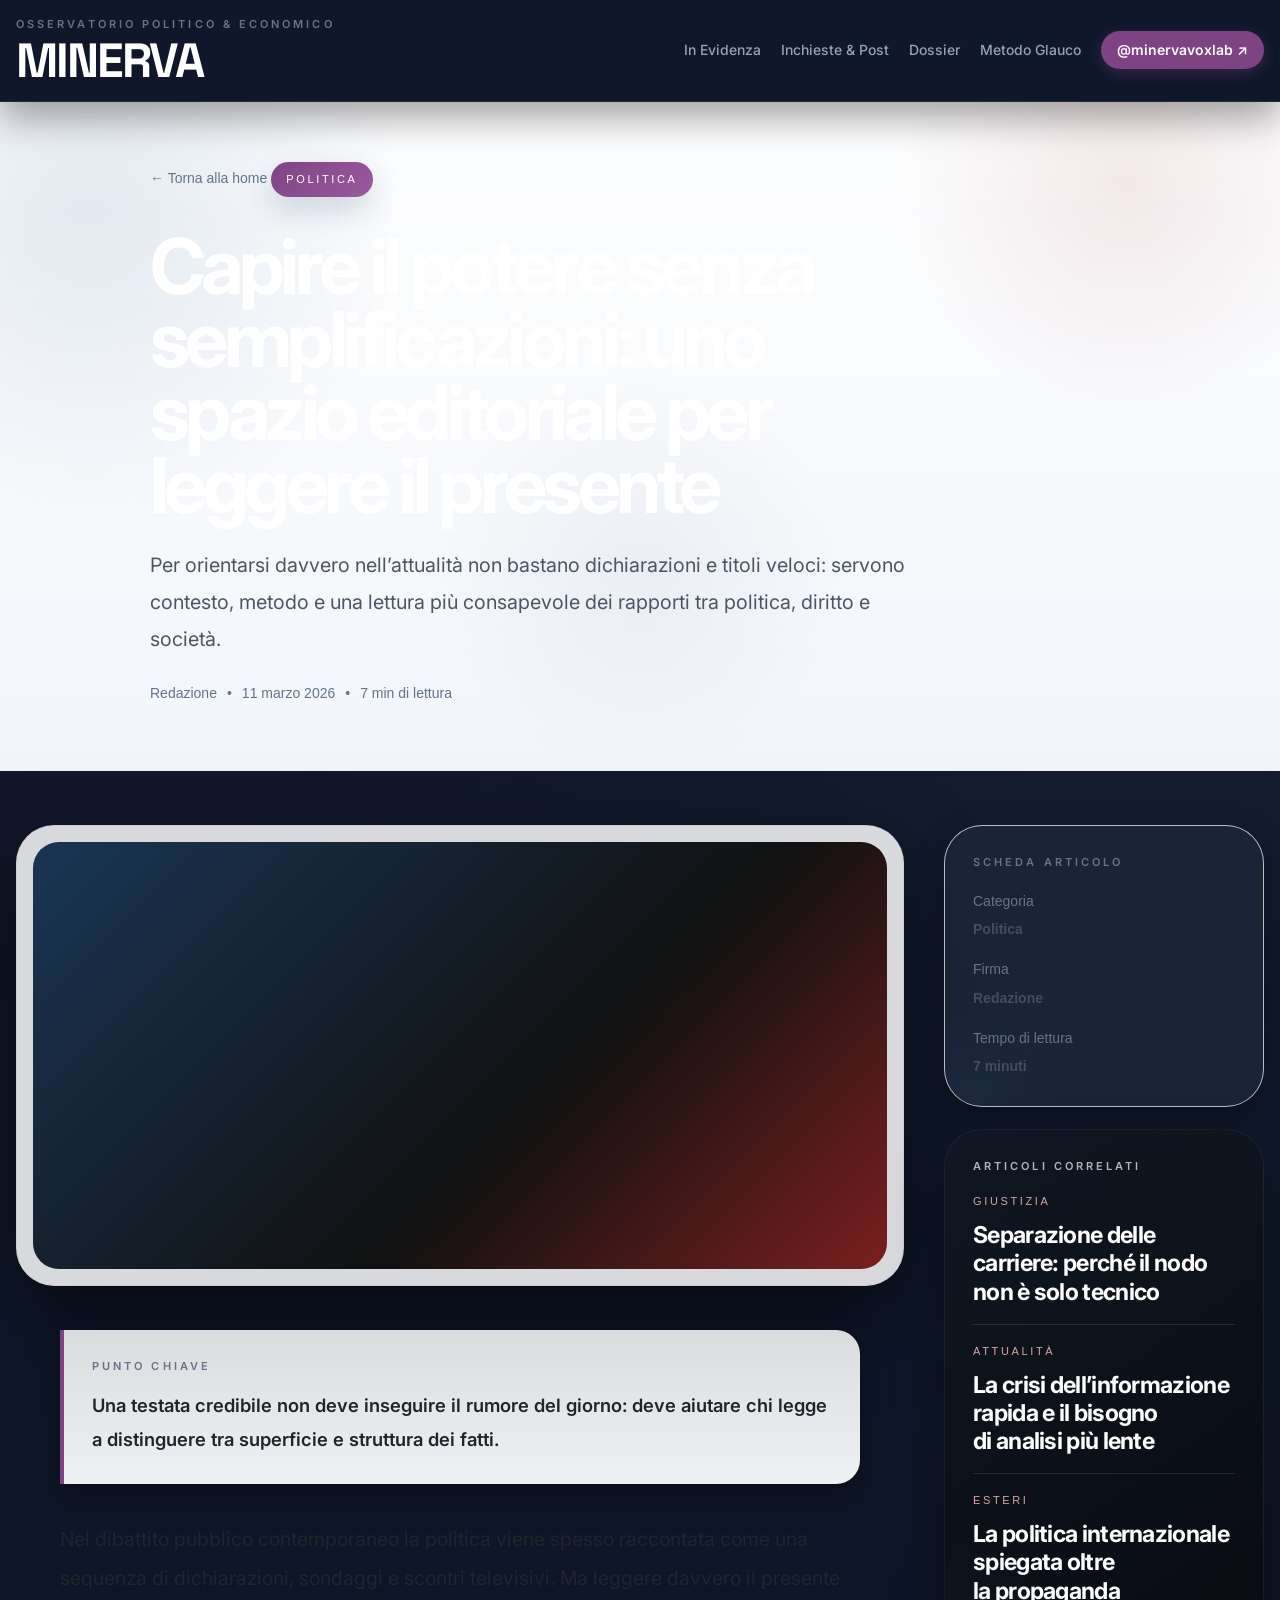
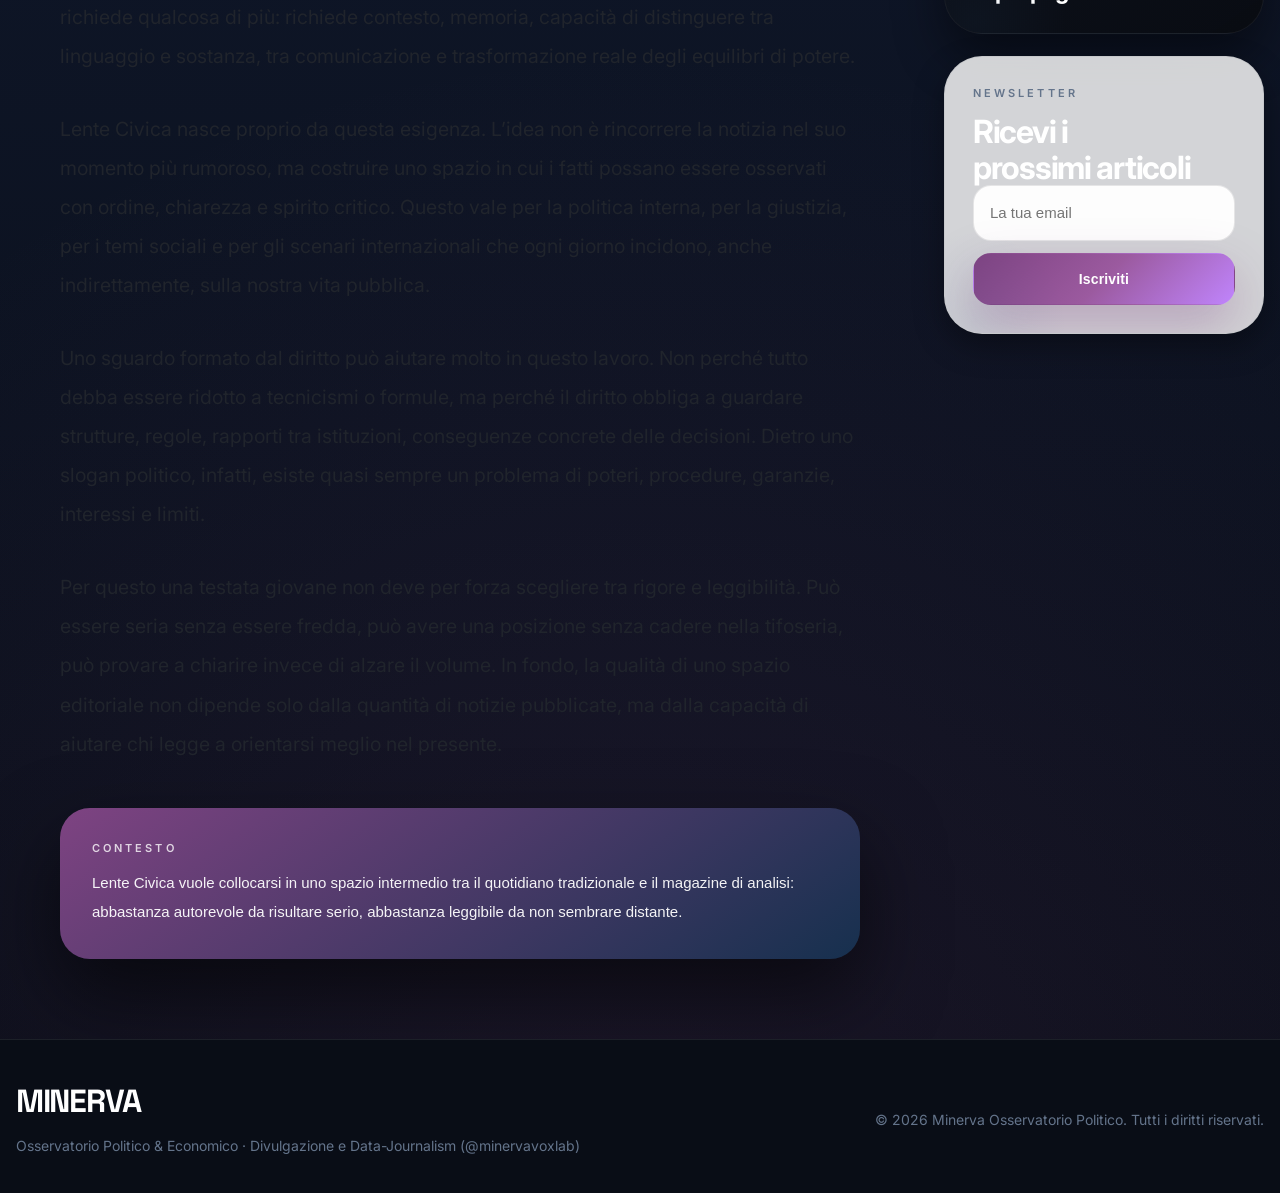
==== commit 1c0ed391: "feat: restyling Minerva Osservatorio Politico (@minervavoxlab) e conservazione articoli" ====
--- a/article.html
+++ b/article.html
@@ -3,25 +3,27 @@
 <head>
   <meta charset="UTF-8" />
   <meta name="viewport" content="width=device-width, initial-scale=1.0" />
-  <title>Capire il potere senza semplificazioni - Lente Civica</title>
-  <meta name="description" content="Articolo di Lente Civica su politica, diritto e lettura del presente." />
+  <title>Capire il potere senza semplificazioni - Minerva Osservatorio Politico</title>
+  <meta name="description" content="Minerva Osservatorio Politico (@minervavoxlab) - Inchieste basate sui dati, welfare, fiscalità e lavoro." />
+  <link rel="preconnect" href="https://fonts.googleapis.com">
+  <link rel="preconnect" href="https://fonts.gstatic.com" crossorigin>
+  <link href="https://fonts.googleapis.com/css2?family=Inter:wght@300;400;500;600;700;800&family=Space+Grotesk:wght@600;700&display=swap" rel="stylesheet">
   <link rel="stylesheet" href="styles.css" />
 </head>
 <body>
   <header class="site-header">
     <div class="container header-inner">
       <div class="brand">
-        <div class="eyebrow">Testata editoriale indipendente</div>
-        <a href="index.html" class="logo">Lente Civica</a>
+        <div class="eyebrow">Osservatorio Politico & Economico</div>
+        <a href="index.html" class="logo">MINERVA</a>
       </div>
 
       <nav class="main-nav">
-        <a href="#">Attualità</a>
-        <a href="#">Politica</a>
-        <a href="#">Giustizia</a>
-        <a href="#">Esteri</a>
-        <a href="#">Società</a>
-        <a href="#">Editoriali</a>
+        <a href="index.html#prima-pagina">In Evidenza</a>
+        <a href="index.html#inchieste">Inchieste & Post</a>
+        <a href="index.html#dossier">Dossier</a>
+        <a href="index.html#metodo">Metodo Glauco</a>
+        <a href="https://www.instagram.com/minervavoxlab" target="_blank" rel="noopener" class="nav-ig-btn">@minervavoxlab ↗</a>
       </nav>
     </div>
   </header>
@@ -158,10 +160,10 @@
   <footer class="site-footer">
     <div class="container footer-inner">
       <div>
-        <div class="footer-logo">Lente Civica</div>
-        <div class="footer-text">Attualità, politica, giustizia, esteri e opinione della Redazione.</div>
+        <div class="footer-logo">MINERVA</div>
+        <div class="footer-text">Osservatorio Politico & Economico · Divulgazione e Data-Journalism (@minervavoxlab)</div>
       </div>
-      <div class="footer-copy">© 2026 Lente Civica</div>
+      <div class="footer-copy">© 2026 Minerva Osservatorio Politico. Tutti i diritti riservati.</div>
     </div>
   </footer>
 </body>
--- a/styles.css
+++ b/styles.css
@@ -1,1950 +1,1795 @@
-<!DOCTYPE html>
-<!-- saved from url=(0105)https://chatgpt.com/g/g-p-69b0bc96819c8191b5347dbedf2b143d-writing/c/69b0b7bd-c0e8-8397-97a7-cd5dcbc111cd -->
-<html lang="en-US" data-build="prod-a2d6463cc243fdf8a1b0b62a8318d0073ddac9cf-ce" data-seq="5209924" dir="ltr" class="dark" data-chat-theme="default" style="color-scheme: dark; --cot-shimmer-duration: 1400ms;"><head><meta http-equiv="Content-Type" content="text/html; charset=UTF-8"><style>.ͼ1.cm-focused {outline: 1px dotted #212121;}
-.ͼ1 {position: relative !important; box-sizing: border-box; display: flex !important; flex-direction: column;}
-.ͼ1 .cm-scroller {display: flex !important; align-items: flex-start !important; font-family: monospace; line-height: 1.4; height: 100%; overflow-x: auto; position: relative; z-index: 0; overflow-anchor: none;}
-.ͼ1 .cm-content[contenteditable=true] {-webkit-user-modify: read-write-plaintext-only;}
-.ͼ1 .cm-content {margin: 0; flex-grow: 2; flex-shrink: 0; display: block; white-space: pre; word-wrap: normal; box-sizing: border-box; min-height: 100%; padding: 4px 0; outline: none;}
-.ͼ1 .cm-lineWrapping {white-space: pre-wrap; white-space: break-spaces; word-break: break-word; overflow-wrap: anywhere; flex-shrink: 1;}
-.ͼ2 .cm-content {caret-color: black;}
-.ͼ3 .cm-content {caret-color: white;}
-.ͼ1 .cm-line {display: block; padding: 0 2px 0 6px;}
-.ͼ1 .cm-layer > * {position: absolute;}
-.ͼ1 .cm-layer {position: absolute; left: 0; top: 0; contain: size style;}
-.ͼ2 .cm-selectionBackground {background: #d9d9d9;}
-.ͼ3 .cm-selectionBackground {background: #222;}
-.ͼ2.cm-focused > .cm-scroller > .cm-selectionLayer .cm-selectionBackground {background: #d7d4f0;}
-.ͼ3.cm-focused > .cm-scroller > .cm-selectionLayer .cm-selectionBackground {background: #233;}
-.ͼ1 .cm-cursorLayer {pointer-events: none;}
-.ͼ1.cm-focused > .cm-scroller > .cm-cursorLayer {animation: steps(1) cm-blink 1.2s infinite;}
-@keyframes cm-blink {50% {opacity: 0;}}
-@keyframes cm-blink2 {50% {opacity: 0;}}
-.ͼ1 .cm-cursor, .ͼ1 .cm-dropCursor {border-left: 1.2px solid black; margin-left: -0.6px; pointer-events: none;}
-.ͼ1 .cm-cursor {display: none;}
-.ͼ3 .cm-cursor {border-left-color: #ddd;}
-.ͼ1 .cm-dropCursor {position: absolute;}
-.ͼ1.cm-focused > .cm-scroller > .cm-cursorLayer .cm-cursor {display: block;}
-.ͼ1 .cm-iso {unicode-bidi: isolate;}
-.ͼ1 .cm-announced {position: fixed; top: -10000px;}
-@media print {.ͼ1 .cm-announced {display: none;}}
-.ͼ2 .cm-activeLine {background-color: #cceeff44;}
-.ͼ3 .cm-activeLine {background-color: #99eeff33;}
-.ͼ2 .cm-specialChar {color: red;}
-.ͼ3 .cm-specialChar {color: #f78;}
-.ͼ1 .cm-gutters {flex-shrink: 0; display: flex; height: 100%; box-sizing: border-box; z-index: 200;}
-.ͼ1 .cm-gutters-before {inset-inline-start: 0;}
-.ͼ1 .cm-gutters-after {inset-inline-end: 0;}
-.ͼ2 .cm-gutters.cm-gutters-before {border-right-width: 1px;}
-.ͼ2 .cm-gutters.cm-gutters-after {border-left-width: 1px;}
-.ͼ2 .cm-gutters {background-color: #f5f5f5; color: #6c6c6c; border: 0px solid #ddd;}
-.ͼ3 .cm-gutters {background-color: #333338; color: #ccc;}
-.ͼ1 .cm-gutter {display: flex !important; flex-direction: column; flex-shrink: 0; box-sizing: border-box; min-height: 100%; overflow: hidden;}
-.ͼ1 .cm-gutterElement {box-sizing: border-box;}
-.ͼ1 .cm-lineNumbers .cm-gutterElement {padding: 0 3px 0 5px; min-width: 20px; text-align: right; white-space: nowrap;}
-.ͼ2 .cm-activeLineGutter {background-color: #e2f2ff;}
-.ͼ3 .cm-activeLineGutter {background-color: #222227;}
-.ͼ1 .cm-panels {box-sizing: border-box; position: sticky; left: 0; right: 0; z-index: 300;}
-.ͼ2 .cm-panels {background-color: #f5f5f5; color: black;}
-.ͼ2 .cm-panels-top {border-bottom: 1px solid #ddd;}
-.ͼ2 .cm-panels-bottom {border-top: 1px solid #ddd;}
-.ͼ3 .cm-panels {background-color: #333338; color: white;}
-.ͼ1 .cm-dialog label {font-size: 80%;}
-.ͼ1 .cm-dialog {padding: 2px 19px 4px 6px; position: relative;}
-.ͼ1 .cm-dialog-close {position: absolute; top: 3px; right: 4px; background-color: inherit; border: none; font: inherit; font-size: 14px; padding: 0;}
-.ͼ1 .cm-tab {display: inline-block; overflow: hidden; vertical-align: bottom;}
-.ͼ1 .cm-widgetBuffer {vertical-align: text-top; height: 1em; width: 0; display: inline;}
-.ͼ1 .cm-placeholder {color: #888; display: inline-block; vertical-align: top; user-select: none;}
-.ͼ1 .cm-highlightSpace {background-image: radial-gradient(circle at 50% 55%, #aaa 20%, transparent 5%); background-position: center;}
-.ͼ1 .cm-highlightTab {background-image: url('data:image/svg+xml,<svg xmlns="http://www.w3.org/2000/svg" width="200" height="20"><path stroke="%23888" stroke-width="1" fill="none" d="M1 10H196L190 5M190 15L196 10M197 4L197 16"/></svg>'); background-size: auto 100%; background-position: right 90%; background-repeat: no-repeat;}
-.ͼ1 .cm-trailingSpace {background-color: #ff332255;}
-.ͼ1 .cm-button {vertical-align: middle; color: inherit; font-size: 70%; padding: .2em 1em; border-radius: 1px;}
-.ͼ2 .cm-button:active {background-image: linear-gradient(#b4b4b4, #d0d3d6);}
-.ͼ2 .cm-button {background-image: linear-gradient(#eff1f5, #d9d9df); border: 1px solid #888;}
-.ͼ3 .cm-button:active {background-image: linear-gradient(#111, #333);}
-.ͼ3 .cm-button {background-image: linear-gradient(#393939, #111); border: 1px solid #888;}
-.ͼ1 .cm-textfield {vertical-align: middle; color: inherit; font-size: 70%; border: 1px solid silver; padding: .2em .5em;}
-.ͼ2 .cm-textfield {background-color: white;}
-.ͼ3 .cm-textfield {border: 1px solid #555; background-color: inherit;}
-.ͼ1 .cm-tooltip.cm-tooltip-autocomplete > ul > li, .ͼ1 .cm-tooltip.cm-tooltip-autocomplete > ul > completion-section {padding: 1px 3px; line-height: 1.2;}
-.ͼ1 .cm-tooltip.cm-tooltip-autocomplete > ul > li {overflow-x: hidden; text-overflow: ellipsis; cursor: pointer;}
-.ͼ1 .cm-tooltip.cm-tooltip-autocomplete > ul > completion-section {display: list-item; border-bottom: 1px solid silver; padding-left: 0.5em; opacity: 0.7;}
-.ͼ1 .cm-tooltip.cm-tooltip-autocomplete > ul {font-family: monospace; white-space: nowrap; overflow: hidden auto; max-width: 700px; max-width: min(700px, 95vw); min-width: 250px; max-height: 10em; height: 100%; list-style: none; margin: 0; padding: 0;}
-.ͼ2 .cm-tooltip-autocomplete ul li[aria-selected] {background: #17c; color: white;}
-.ͼ2 .cm-tooltip-autocomplete-disabled ul li[aria-selected] {background: #777;}
-.ͼ3 .cm-tooltip-autocomplete ul li[aria-selected] {background: #347; color: white;}
-.ͼ3 .cm-tooltip-autocomplete-disabled ul li[aria-selected] {background: #444;}
-.ͼ1 .cm-completionListIncompleteTop:before, .ͼ1 .cm-completionListIncompleteBottom:after {content: "···"; opacity: 0.5; display: block; text-align: center;}
-.ͼ1 .cm-tooltip.cm-completionInfo {position: absolute; padding: 3px 9px; width: max-content; max-width: 400px; box-sizing: border-box; white-space: pre-line;}
-.ͼ1 .cm-completionInfo.cm-completionInfo-left {right: 100%;}
-.ͼ1 .cm-completionInfo.cm-completionInfo-right {left: 100%;}
-.ͼ1 .cm-completionInfo.cm-completionInfo-left-narrow {right: 30px;}
-.ͼ1 .cm-completionInfo.cm-completionInfo-right-narrow {left: 30px;}
-.ͼ2 .cm-snippetField {background-color: #00000022;}
-.ͼ3 .cm-snippetField {background-color: #ffffff22;}
-.ͼ1 .cm-snippetFieldPosition {vertical-align: text-top; width: 0; height: 1.15em; display: inline-block; margin: 0 -0.7px -.7em; border-left: 1.4px dotted #888;}
-.ͼ1 .cm-completionMatchedText {text-decoration: underline;}
-.ͼ1 .cm-completionDetail {margin-left: 0.5em; font-style: italic;}
-.ͼ1 .cm-completionIcon {font-size: 90%; width: .8em; display: inline-block; text-align: center; padding-right: .6em; opacity: 0.6; box-sizing: content-box;}
-.ͼ1 .cm-completionIcon-function:after, .ͼ1 .cm-completionIcon-method:after {content: 'ƒ';}
-.ͼ1 .cm-completionIcon-class:after {content: '○';}
-.ͼ1 .cm-completionIcon-interface:after {content: '◌';}
-.ͼ1 .cm-completionIcon-variable:after {content: '𝑥';}
-.ͼ1 .cm-completionIcon-constant:after {content: '𝐶';}
-.ͼ1 .cm-completionIcon-type:after {content: '𝑡';}
-.ͼ1 .cm-completionIcon-enum:after {content: '∪';}
-.ͼ1 .cm-completionIcon-property:after {content: '□';}
-.ͼ1 .cm-completionIcon-keyword:after {content: '🔑︎';}
-.ͼ1 .cm-completionIcon-namespace:after {content: '▢';}
-.ͼ1 .cm-completionIcon-text:after {content: 'abc'; font-size: 50%; vertical-align: middle;}
-.ͼ1 .cm-tooltip {z-index: 500; box-sizing: border-box;}
-.ͼ2 .cm-tooltip {border: 1px solid #bbb; background-color: #f5f5f5;}
-.ͼ2 .cm-tooltip-section:not(:first-child) {border-top: 1px solid #bbb;}
-.ͼ3 .cm-tooltip {background-color: #333338; color: white;}
-.ͼ1 .cm-tooltip-arrow:before, .ͼ1 .cm-tooltip-arrow:after {content: ''; position: absolute; width: 0; height: 0; border-left: 7px solid transparent; border-right: 7px solid transparent;}
-.ͼ1 .cm-tooltip-above .cm-tooltip-arrow:before {border-top: 7px solid #bbb;}
-.ͼ1 .cm-tooltip-above .cm-tooltip-arrow:after {border-top: 7px solid #f5f5f5; bottom: 1px;}
-.ͼ1 .cm-tooltip-above .cm-tooltip-arrow {bottom: -7px;}
-.ͼ1 .cm-tooltip-below .cm-tooltip-arrow:before {border-bottom: 7px solid #bbb;}
-.ͼ1 .cm-tooltip-below .cm-tooltip-arrow:after {border-bottom: 7px solid #f5f5f5; top: 1px;}
-.ͼ1 .cm-tooltip-below .cm-tooltip-arrow {top: -7px;}
-.ͼ1 .cm-tooltip-arrow {height: 7px; width: 14px; position: absolute; z-index: -1; overflow: hidden;}
-.ͼ3 .cm-tooltip .cm-tooltip-arrow:before {border-top-color: #333338; border-bottom-color: #333338;}
-.ͼ3 .cm-tooltip .cm-tooltip-arrow:after {border-top-color: transparent; border-bottom-color: transparent;}
-.ͼ1 .cm-foldPlaceholder {background-color: #eee; border: 1px solid #ddd; color: #888; border-radius: .2em; margin: 0 1px; padding: 0 1px; cursor: pointer;}
-.ͼ1 .cm-foldGutter span {padding: 0 1px; cursor: pointer;}
-.ͼ1.cm-focused .cm-matchingBracket {background-color: #328c8252;}
-.ͼ1.cm-focused .cm-nonmatchingBracket {background-color: #bb555544;}
-.ͼe {color: white;}
-.ͼf {color: rgb(255 255 255 / 50%);}
-.ͼg {color: rgb(255 255 255 / 60%);}
-.ͼh {color: #e9950c;}
-.ͼi {color: #2e95d3;}
-.ͼj {color: #00a67d;}
-.ͼk {color: #df3079;}
-.ͼl {color: #df3079;}
-.ͼm {color: #f22c3d;}
-.ͼn {font-style: italic;}
-.ͼo {font-weight: bold;}
-.ͼp {text-decoration: underline;}
-.ͼ12 .cm-tooltip-autocomplete {background-color: var(--main-surface-primary); color: var(--text-primary); border: 1px solid var(--border-light); border-radius: 6px; padding: 4px; box-shadow: 0 20px 25px -5px rgb(0 0 0 / 0.1), 0 8px 10px -6px rgb(0 0 0 / 0.1);}
-.ͼ12 .cm-tooltip-autocomplete > ul > li {border-radius: 5px; color: var(--text-primary);}
-.ͼ12 .cm-tooltip-autocomplete > ul > li[aria-selected] {background-color: var(--main-surface-secondary); color: var(--text-primary);}
-.ͼ12 .cm-tooltip-autocomplete > ul > li:hover {background-color: var(--selection); color: #ffffff;}
-.ͼ12 .cm-completionMatchedText {text-decoration: none; font-weight: 700;}
-.ͼ14 {background-color: transparent;}
-.ͼ13 .cm-scroller {font-family: ui-monospace, SFMono-Regular, SF Mono, Menlo, Consolas, Liberation Mono, monospace !important;}
-.ͼd .cm-gutters {cursor: default;}
-.ͼd.cm-line-number-dragging .cm-gutters {cursor: text;}
-</style><meta name="viewport" content="width=device-width, initial-scale=1, viewport-fit=cover"><link rel="preload" as="image" href="https://lh3.googleusercontent.com/a/ACg8ocKGh2zJs4fqNWsqlCJRWx-QUSiL9bCuUa6WcaV9ZD0PhYvVK91vxQ=s96-c" referrerpolicy="no-referrer"><title>Writing - Idee di progetti creativi</title><meta property="og:title" content="ChatGPT"><meta property="og:image" content="https://cdn.openai.com/chatgpt/share-og.png"><link rel="preconnect" href="https://ab.chatgpt.com/"><meta name="apple-itunes-app" content="app-id=6448311069"><meta name="dd-trace-id" content="1195002780820262698"><meta name="dd-trace-time" content="1773190204047"><link rel="icon" href="https://chatgpt.com/favicon.ico" sizes="any"><link rel="icon" href="https://chatgpt.com/cdn/assets-experimental/favicon-eex17e9e.ico" sizes="48x48"><link rel="icon" href="https://chatgpt.com/cdn/assets-experimental/favicon-l4nq08hd.svg" type="image/svg+xml"><link rel="icon" href="https://chatgpt.com/cdn/assets-experimental/favicon-l4nq08hd.svg" type="image/svg+xml" media="(prefers-color-scheme: dark)"><link rel="icon" href="https://chatgpt.com/cdn/assets-experimental/favicon-48x48-0tm76ul0.webp" type="image/png" sizes="48x48"><link rel="apple-touch-icon" sizes="180x180" href="https://chatgpt.com/cdn/assets-experimental/favicon-180x180-kqq5ndm1.webp"><meta name="description" content="ChatGPT is your AI chatbot for everyday use. Chat with the most advanced AI to explore ideas, solve problems, and learn faster."><meta name="keyword" content="ai chat,ai,chap gpt,chat gbt,chat gpt 3,chat gpt login,chat gpt website,chat gpt,chat gtp,chat openai,chat,chatai,chatbot gpt,chatg,chatgpt login,chatgpt,gpt chat,open ai,openai chat,openai chatgpt,openai"><meta property="og:description" content="ChatGPT helps you get answers, find inspiration, and be more productive."><meta property="og:url" content="https://chatgpt.com/"><meta property="og:site_name" content="ChatGPT"><link rel="alternate" hreflang="am" href="https://chatgpt.com/g/g-p-69b0bc96819c8191b5347dbedf2b143d-writing/c/69b0b7bd-c0e8-8397-97a7-cd5dcbc111cd?locale=am"><link rel="alternate" hreflang="ar" href="https://chatgpt.com/g/g-p-69b0bc96819c8191b5347dbedf2b143d-writing/c/69b0b7bd-c0e8-8397-97a7-cd5dcbc111cd?locale=ar"><link rel="alternate" hreflang="bg-BG" href="https://chatgpt.com/g/g-p-69b0bc96819c8191b5347dbedf2b143d-writing/c/69b0b7bd-c0e8-8397-97a7-cd5dcbc111cd?locale=bg-BG"><link rel="alternate" hreflang="bn-BD" href="https://chatgpt.com/g/g-p-69b0bc96819c8191b5347dbedf2b143d-writing/c/69b0b7bd-c0e8-8397-97a7-cd5dcbc111cd?locale=bn-BD"><link rel="alternate" hreflang="bs-BA" href="https://chatgpt.com/g/g-p-69b0bc96819c8191b5347dbedf2b143d-writing/c/69b0b7bd-c0e8-8397-97a7-cd5dcbc111cd?locale=bs-BA"><link rel="alternate" hreflang="ca-ES" href="https://chatgpt.com/g/g-p-69b0bc96819c8191b5347dbedf2b143d-writing/c/69b0b7bd-c0e8-8397-97a7-cd5dcbc111cd?locale=ca-ES"><link rel="alternate" hreflang="cs-CZ" href="https://chatgpt.com/g/g-p-69b0bc96819c8191b5347dbedf2b143d-writing/c/69b0b7bd-c0e8-8397-97a7-cd5dcbc111cd?locale=cs-CZ"><link rel="alternate" hreflang="da-DK" href="https://chatgpt.com/g/g-p-69b0bc96819c8191b5347dbedf2b143d-writing/c/69b0b7bd-c0e8-8397-97a7-cd5dcbc111cd?locale=da-DK"><link rel="alternate" hreflang="de-DE" href="https://chatgpt.com/g/g-p-69b0bc96819c8191b5347dbedf2b143d-writing/c/69b0b7bd-c0e8-8397-97a7-cd5dcbc111cd?locale=de-DE"><link rel="alternate" hreflang="el-GR" href="https://chatgpt.com/g/g-p-69b0bc96819c8191b5347dbedf2b143d-writing/c/69b0b7bd-c0e8-8397-97a7-cd5dcbc111cd?locale=el-GR"><link rel="alternate" hreflang="en-US" href="https://chatgpt.com/g/g-p-69b0bc96819c8191b5347dbedf2b143d-writing/c/69b0b7bd-c0e8-8397-97a7-cd5dcbc111cd"><link rel="alternate" hreflang="es-ES" href="https://chatgpt.com/g/g-p-69b0bc96819c8191b5347dbedf2b143d-writing/c/69b0b7bd-c0e8-8397-97a7-cd5dcbc111cd?locale=es-ES"><link rel="alternate" hreflang="es-419" href="https://chatgpt.com/g/g-p-69b0bc96819c8191b5347dbedf2b143d-writing/c/69b0b7bd-c0e8-8397-97a7-cd5dcbc111cd?locale=es-419"><link rel="alternate" hreflang="et-EE" href="https://chatgpt.com/g/g-p-69b0bc96819c8191b5347dbedf2b143d-writing/c/69b0b7bd-c0e8-8397-97a7-cd5dcbc111cd?locale=et-EE"><link rel="alternate" hreflang="fa" href="https://chatgpt.com/g/g-p-69b0bc96819c8191b5347dbedf2b143d-writing/c/69b0b7bd-c0e8-8397-97a7-cd5dcbc111cd?locale=fa"><link rel="alternate" hreflang="fi-FI" href="https://chatgpt.com/g/g-p-69b0bc96819c8191b5347dbedf2b143d-writing/c/69b0b7bd-c0e8-8397-97a7-cd5dcbc111cd?locale=fi-FI"><link rel="alternate" hreflang="fr-FR" href="https://chatgpt.com/g/g-p-69b0bc96819c8191b5347dbedf2b143d-writing/c/69b0b7bd-c0e8-8397-97a7-cd5dcbc111cd?locale=fr-FR"><link rel="alternate" hreflang="fr-CA" href="https://chatgpt.com/g/g-p-69b0bc96819c8191b5347dbedf2b143d-writing/c/69b0b7bd-c0e8-8397-97a7-cd5dcbc111cd?locale=fr-CA"><link rel="alternate" hreflang="gu-IN" href="https://chatgpt.com/g/g-p-69b0bc96819c8191b5347dbedf2b143d-writing/c/69b0b7bd-c0e8-8397-97a7-cd5dcbc111cd?locale=gu-IN"><link rel="alternate" hreflang="hi-IN" href="https://chatgpt.com/g/g-p-69b0bc96819c8191b5347dbedf2b143d-writing/c/69b0b7bd-c0e8-8397-97a7-cd5dcbc111cd?locale=hi-IN"><link rel="alternate" hreflang="hr-HR" href="https://chatgpt.com/g/g-p-69b0bc96819c8191b5347dbedf2b143d-writing/c/69b0b7bd-c0e8-8397-97a7-cd5dcbc111cd?locale=hr-HR"><link rel="alternate" hreflang="hu-HU" href="https://chatgpt.com/g/g-p-69b0bc96819c8191b5347dbedf2b143d-writing/c/69b0b7bd-c0e8-8397-97a7-cd5dcbc111cd?locale=hu-HU"><link rel="alternate" hreflang="hy-AM" href="https://chatgpt.com/g/g-p-69b0bc96819c8191b5347dbedf2b143d-writing/c/69b0b7bd-c0e8-8397-97a7-cd5dcbc111cd?locale=hy-AM"><link rel="alternate" hreflang="id-ID" href="https://chatgpt.com/g/g-p-69b0bc96819c8191b5347dbedf2b143d-writing/c/69b0b7bd-c0e8-8397-97a7-cd5dcbc111cd?locale=id-ID"><link rel="alternate" hreflang="is-IS" href="https://chatgpt.com/g/g-p-69b0bc96819c8191b5347dbedf2b143d-writing/c/69b0b7bd-c0e8-8397-97a7-cd5dcbc111cd?locale=is-IS"><link rel="alternate" hreflang="it-IT" href="https://chatgpt.com/g/g-p-69b0bc96819c8191b5347dbedf2b143d-writing/c/69b0b7bd-c0e8-8397-97a7-cd5dcbc111cd?locale=it-IT"><link rel="alternate" hreflang="ja-JP" href="https://chatgpt.com/g/g-p-69b0bc96819c8191b5347dbedf2b143d-writing/c/69b0b7bd-c0e8-8397-97a7-cd5dcbc111cd?locale=ja-JP"><link rel="alternate" hreflang="ka-GE" href="https://chatgpt.com/g/g-p-69b0bc96819c8191b5347dbedf2b143d-writing/c/69b0b7bd-c0e8-8397-97a7-cd5dcbc111cd?locale=ka-GE"><link rel="alternate" hreflang="kk" href="https://chatgpt.com/g/g-p-69b0bc96819c8191b5347dbedf2b143d-writing/c/69b0b7bd-c0e8-8397-97a7-cd5dcbc111cd?locale=kk"><link rel="alternate" hreflang="kn-IN" href="https://chatgpt.com/g/g-p-69b0bc96819c8191b5347dbedf2b143d-writing/c/69b0b7bd-c0e8-8397-97a7-cd5dcbc111cd?locale=kn-IN"><link rel="alternate" hreflang="ko-KR" href="https://chatgpt.com/g/g-p-69b0bc96819c8191b5347dbedf2b143d-writing/c/69b0b7bd-c0e8-8397-97a7-cd5dcbc111cd?locale=ko-KR"><link rel="alternate" hreflang="lt" href="https://chatgpt.com/g/g-p-69b0bc96819c8191b5347dbedf2b143d-writing/c/69b0b7bd-c0e8-8397-97a7-cd5dcbc111cd?locale=lt"><link rel="alternate" hreflang="lv-LV" href="https://chatgpt.com/g/g-p-69b0bc96819c8191b5347dbedf2b143d-writing/c/69b0b7bd-c0e8-8397-97a7-cd5dcbc111cd?locale=lv-LV"><link rel="alternate" hreflang="mk-MK" href="https://chatgpt.com/g/g-p-69b0bc96819c8191b5347dbedf2b143d-writing/c/69b0b7bd-c0e8-8397-97a7-cd5dcbc111cd?locale=mk-MK"><link rel="alternate" hreflang="ml" href="https://chatgpt.com/g/g-p-69b0bc96819c8191b5347dbedf2b143d-writing/c/69b0b7bd-c0e8-8397-97a7-cd5dcbc111cd?locale=ml"><link rel="alternate" hreflang="mn" href="https://chatgpt.com/g/g-p-69b0bc96819c8191b5347dbedf2b143d-writing/c/69b0b7bd-c0e8-8397-97a7-cd5dcbc111cd?locale=mn"><link rel="alternate" hreflang="mr-IN" href="https://chatgpt.com/g/g-p-69b0bc96819c8191b5347dbedf2b143d-writing/c/69b0b7bd-c0e8-8397-97a7-cd5dcbc111cd?locale=mr-IN"><link rel="alternate" hreflang="ms-MY" href="https://chatgpt.com/g/g-p-69b0bc96819c8191b5347dbedf2b143d-writing/c/69b0b7bd-c0e8-8397-97a7-cd5dcbc111cd?locale=ms-MY"><link rel="alternate" hreflang="my-MM" href="https://chatgpt.com/g/g-p-69b0bc96819c8191b5347dbedf2b143d-writing/c/69b0b7bd-c0e8-8397-97a7-cd5dcbc111cd?locale=my-MM"><link rel="alternate" hreflang="nb-NO" href="https://chatgpt.com/g/g-p-69b0bc96819c8191b5347dbedf2b143d-writing/c/69b0b7bd-c0e8-8397-97a7-cd5dcbc111cd?locale=nb-NO"><link rel="alternate" hreflang="nl-NL" href="https://chatgpt.com/g/g-p-69b0bc96819c8191b5347dbedf2b143d-writing/c/69b0b7bd-c0e8-8397-97a7-cd5dcbc111cd?locale=nl-NL"><link rel="alternate" hreflang="pa" href="https://chatgpt.com/g/g-p-69b0bc96819c8191b5347dbedf2b143d-writing/c/69b0b7bd-c0e8-8397-97a7-cd5dcbc111cd?locale=pa"><link rel="alternate" hreflang="pl-PL" href="https://chatgpt.com/g/g-p-69b0bc96819c8191b5347dbedf2b143d-writing/c/69b0b7bd-c0e8-8397-97a7-cd5dcbc111cd?locale=pl-PL"><link rel="alternate" hreflang="pt-BR" href="https://chatgpt.com/g/g-p-69b0bc96819c8191b5347dbedf2b143d-writing/c/69b0b7bd-c0e8-8397-97a7-cd5dcbc111cd?locale=pt-BR"><link rel="alternate" hreflang="pt-PT" href="https://chatgpt.com/g/g-p-69b0bc96819c8191b5347dbedf2b143d-writing/c/69b0b7bd-c0e8-8397-97a7-cd5dcbc111cd?locale=pt-PT"><link rel="alternate" hreflang="ro-RO" href="https://chatgpt.com/g/g-p-69b0bc96819c8191b5347dbedf2b143d-writing/c/69b0b7bd-c0e8-8397-97a7-cd5dcbc111cd?locale=ro-RO"><link rel="alternate" hreflang="ru-RU" href="https://chatgpt.com/g/g-p-69b0bc96819c8191b5347dbedf2b143d-writing/c/69b0b7bd-c0e8-8397-97a7-cd5dcbc111cd?locale=ru-RU"><link rel="alternate" hreflang="sk-SK" href="https://chatgpt.com/g/g-p-69b0bc96819c8191b5347dbedf2b143d-writing/c/69b0b7bd-c0e8-8397-97a7-cd5dcbc111cd?locale=sk-SK"><link rel="alternate" hreflang="sl-SI" href="https://chatgpt.com/g/g-p-69b0bc96819c8191b5347dbedf2b143d-writing/c/69b0b7bd-c0e8-8397-97a7-cd5dcbc111cd?locale=sl-SI"><link rel="alternate" hreflang="so-SO" href="https://chatgpt.com/g/g-p-69b0bc96819c8191b5347dbedf2b143d-writing/c/69b0b7bd-c0e8-8397-97a7-cd5dcbc111cd?locale=so-SO"><link rel="alternate" hreflang="sq-AL" href="https://chatgpt.com/g/g-p-69b0bc96819c8191b5347dbedf2b143d-writing/c/69b0b7bd-c0e8-8397-97a7-cd5dcbc111cd?locale=sq-AL"><link rel="alternate" hreflang="sr-RS" href="https://chatgpt.com/g/g-p-69b0bc96819c8191b5347dbedf2b143d-writing/c/69b0b7bd-c0e8-8397-97a7-cd5dcbc111cd?locale=sr-RS"><link rel="alternate" hreflang="sv-SE" href="https://chatgpt.com/g/g-p-69b0bc96819c8191b5347dbedf2b143d-writing/c/69b0b7bd-c0e8-8397-97a7-cd5dcbc111cd?locale=sv-SE"><link rel="alternate" hreflang="sw-TZ" href="https://chatgpt.com/g/g-p-69b0bc96819c8191b5347dbedf2b143d-writing/c/69b0b7bd-c0e8-8397-97a7-cd5dcbc111cd?locale=sw-TZ"><link rel="alternate" hreflang="ta-IN" href="https://chatgpt.com/g/g-p-69b0bc96819c8191b5347dbedf2b143d-writing/c/69b0b7bd-c0e8-8397-97a7-cd5dcbc111cd?locale=ta-IN"><link rel="alternate" hreflang="te-IN" href="https://chatgpt.com/g/g-p-69b0bc96819c8191b5347dbedf2b143d-writing/c/69b0b7bd-c0e8-8397-97a7-cd5dcbc111cd?locale=te-IN"><link rel="alternate" hreflang="th-TH" href="https://chatgpt.com/g/g-p-69b0bc96819c8191b5347dbedf2b143d-writing/c/69b0b7bd-c0e8-8397-97a7-cd5dcbc111cd?locale=th-TH"><link rel="alternate" hreflang="tl" href="https://chatgpt.com/g/g-p-69b0bc96819c8191b5347dbedf2b143d-writing/c/69b0b7bd-c0e8-8397-97a7-cd5dcbc111cd?locale=tl"><link rel="alternate" hreflang="tr-TR" href="https://chatgpt.com/g/g-p-69b0bc96819c8191b5347dbedf2b143d-writing/c/69b0b7bd-c0e8-8397-97a7-cd5dcbc111cd?locale=tr-TR"><link rel="alternate" hreflang="uk-UA" href="https://chatgpt.com/g/g-p-69b0bc96819c8191b5347dbedf2b143d-writing/c/69b0b7bd-c0e8-8397-97a7-cd5dcbc111cd?locale=uk-UA"><link rel="alternate" hreflang="ur" href="https://chatgpt.com/g/g-p-69b0bc96819c8191b5347dbedf2b143d-writing/c/69b0b7bd-c0e8-8397-97a7-cd5dcbc111cd?locale=ur"><link rel="alternate" hreflang="vi-VN" href="https://chatgpt.com/g/g-p-69b0bc96819c8191b5347dbedf2b143d-writing/c/69b0b7bd-c0e8-8397-97a7-cd5dcbc111cd?locale=vi-VN"><link rel="alternate" hreflang="zh-CN" href="https://chatgpt.com/g/g-p-69b0bc96819c8191b5347dbedf2b143d-writing/c/69b0b7bd-c0e8-8397-97a7-cd5dcbc111cd?locale=zh-CN"><link rel="alternate" hreflang="zh-TW" href="https://chatgpt.com/g/g-p-69b0bc96819c8191b5347dbedf2b143d-writing/c/69b0b7bd-c0e8-8397-97a7-cd5dcbc111cd?locale=zh-TW"><link rel="alternate" hreflang="zh-HK" href="https://chatgpt.com/g/g-p-69b0bc96819c8191b5347dbedf2b143d-writing/c/69b0b7bd-c0e8-8397-97a7-cd5dcbc111cd?locale=zh-HK"><link rel="alternate" hreflang="x-default" href="https://chatgpt.com/g/g-p-69b0bc96819c8191b5347dbedf2b143d-writing/c/69b0b7bd-c0e8-8397-97a7-cd5dcbc111cd"><link rel="canonical" href="https://chatgpt.com/g/g-p-69b0bc96819c8191b5347dbedf2b143d-writing/c/69b0b7bd-c0e8-8397-97a7-cd5dcbc111cd"><link rel="stylesheet" href="./styles_files/root-leas5n2s.css"><link rel="stylesheet" href="./styles_files/conversation-small-tteqv2xp.css"><link rel="modulepreload" as="script" crossorigin="" href="https://chatgpt.com/cdn/assets-experimental/1bc04b52-grcqycfxbeu49yp9.js"><link rel="modulepreload" as="script" crossorigin="" href="https://chatgpt.com/cdn/assets-experimental/2340486e-pfdnhg9jt0indmad.js"><link rel="modulepreload" as="script" crossorigin="" href="https://chatgpt.com/cdn/assets-experimental/24c0da2c-lcj27sfu6bvd0wdq.js"><link rel="icon" href="https://chatgpt.com/cdn/assets-experimental/favicon-48x48-glnpepm0.webp" type="image/png" sizes="48x48"><link rel="apple-touch-icon" sizes="180x180" href="https://chatgpt.com/cdn/assets-experimental/favicon-180x180-od45eci6.webp"><link rel="modulepreload" as="script" crossorigin="" href="https://chatgpt.com/cdn/assets-experimental/ed836a35-ddyt8fx6wm1k85ww.js"><link rel="modulepreload" as="script" crossorigin="" href="https://chatgpt.com/cdn/assets-experimental/38b1cb71-k0dho6siamhcl85l.js"><link rel="modulepreload" as="script" crossorigin="" href="https://chatgpt.com/cdn/assets-experimental/4813494d-d8l1xal4hd4vxlrq.js"><link rel="modulepreload" as="script" crossorigin="" href="https://chatgpt.com/cdn/assets-experimental/9521ff6d-l2mr9tngivqy2u51.js"><link rel="stylesheet" crossorigin="" href="./styles_files/silk-hq-lutwos9z.css"><link rel="modulepreload" as="script" crossorigin="" href="https://chatgpt.com/cdn/assets-experimental/f4e264a1-hiy9lfwnx27awob5.js"><link rel="modulepreload" as="script" crossorigin="" href="https://chatgpt.com/cdn/assets-experimental/a5a34a94-k3ur3zua037wf9tj.js"><link rel="modulepreload" as="script" crossorigin="" href="https://chatgpt.com/cdn/assets-experimental/1a7ebd5f-e09354w4eodcpq1v.js"><link rel="modulepreload" as="script" crossorigin="" href="https://chatgpt.com/cdn/assets-experimental/e07b5c46-gg5pnjuo7re460z7.js"><link rel="modulepreload" as="script" crossorigin="" href="https://chatgpt.com/cdn/assets-experimental/ad0d1100-y8flzpmbumpf92gc.js"><link rel="modulepreload" as="script" crossorigin="" href="https://chatgpt.com/cdn/assets-experimental/ac5dd3e8-dtf6fhitedltahbv.js"><link rel="modulepreload" as="script" crossorigin="" href="https://chatgpt.com/cdn/assets-experimental/1bc04b52-gkais2kwago4d3xj.js"><link rel="modulepreload" as="script" crossorigin="" href="https://chatgpt.com/cdn/assets-experimental/8d5bfd5c-iecrvfqdkq2ec6o5.js"><link rel="modulepreload" as="script" crossorigin="" href="https://chatgpt.com/cdn/assets-experimental/2c0ba89a-hbhrfpflb6to17jp.js"><link rel="modulepreload" as="script" crossorigin="" href="https://chatgpt.com/cdn/assets-experimental/e1d1ae28-chdb68lyyyu41iy6.js"><link rel="modulepreload" as="script" crossorigin="" href="https://chatgpt.com/cdn/assets-experimental/2478e8be-d23415zyntar2pl1.js"><link rel="modulepreload" as="script" crossorigin="" href="https://chatgpt.com/cdn/assets-experimental/c50694f1-ehb7qxa36yrp9qz5.js"><link rel="modulepreload" as="script" crossorigin="" href="https://chatgpt.com/cdn/assets-experimental/d4fd05ef-frnsz9yckitqm86a.js"><link rel="modulepreload" as="script" crossorigin="" href="https://chatgpt.com/cdn/assets-experimental/1bc04b52-hkt5n6v7sfxt07bf.js"><link rel="modulepreload" as="script" crossorigin="" href="https://chatgpt.com/cdn/assets-experimental/1bc04b52-hu1bt0oauegdhua6.js"><link rel="modulepreload" as="script" crossorigin="" href="https://chatgpt.com/cdn/assets-experimental/1bc04b52-h1em0bjkpkjv8ykw.js"><link rel="modulepreload" as="script" crossorigin="" href="https://chatgpt.com/cdn/assets-experimental/f6f4f1b2-d59z12xgby6ychu1.js"><link rel="modulepreload" as="script" crossorigin="" href="https://chatgpt.com/cdn/assets-experimental/1bc04b52-f0i1qp7mx4tw4t2h.js"><link rel="modulepreload" as="script" crossorigin="" href="https://chatgpt.com/cdn/assets-experimental/1bc04b52-n59fft7r8if1k0dl.js"><link rel="modulepreload" as="script" crossorigin="" href="https://chatgpt.com/cdn/assets-experimental/1bc04b52-k3wdhrv7c928nig1.js"><link rel="modulepreload" as="script" crossorigin="" href="https://chatgpt.com/cdn/assets-experimental/1bc04b52-fkm6ojnn0n3s2hzv.js"><link rel="modulepreload" as="script" crossorigin="" href="https://chatgpt.com/cdn/assets-experimental/1bc04b52-mstiv6wms9tbf91o.js"><link rel="modulepreload" as="script" crossorigin="" href="https://chatgpt.com/cdn/assets-experimental/1bc04b52-ejh0m4idynv2xgp8.js"><link rel="modulepreload" as="script" crossorigin="" href="https://chatgpt.com/cdn/assets-experimental/1bc04b52-elalh20q07le6gfn.js"><link rel="modulepreload" as="script" crossorigin="" href="https://chatgpt.com/cdn/assets-experimental/e802fc66-j83gpjs36zkax7ti.js"><link rel="modulepreload" as="script" crossorigin="" href="https://chatgpt.com/cdn/assets-experimental/eda93c10-lzo6bxyv7l0tsovc.js"><link rel="modulepreload" as="script" crossorigin="" href="https://chatgpt.com/cdn/assets-experimental/6fd89734-cuc7t9jt01ng6x1l.js"><link rel="modulepreload" as="script" crossorigin="" href="https://chatgpt.com/cdn/assets-experimental/47b5158d-7ri66yodi3v22kw5.js"><link rel="modulepreload" as="script" crossorigin="" href="https://chatgpt.com/cdn/assets-experimental/19cb8032-j5zf3947q13x4wfk.js"><link rel="modulepreload" as="script" crossorigin="" href="https://chatgpt.com/cdn/assets-experimental/52878ea3-ox4c3foy01qclkg5.js"><link rel="modulepreload" as="script" crossorigin="" href="https://chatgpt.com/cdn/assets-experimental/b9ebfa06-lolrpx5y7l4odngh.js"><link rel="modulepreload" as="script" crossorigin="" href="https://chatgpt.com/cdn/assets-experimental/41a2fdf3-o4ubfqw3waxhlfl1.js"><link rel="modulepreload" as="script" crossorigin="" href="https://chatgpt.com/cdn/assets-experimental/82244417-owyirmpmpqant09o.js"><link rel="modulepreload" as="script" crossorigin="" href="https://chatgpt.com/cdn/assets-experimental/045450b3-czay155tcoeqtfg6.js"><link rel="modulepreload" as="script" crossorigin="" href="https://chatgpt.com/cdn/assets-experimental/a55ac3e4-lrf2xnoq85r1vc5h.js"><link rel="modulepreload" as="script" crossorigin="" href="https://chatgpt.com/cdn/assets-experimental/e0921b7a-lszbfs0fiyf2c32n.js"><link rel="modulepreload" as="script" crossorigin="" href="https://chatgpt.com/cdn/assets-experimental/5fe1e801-i2miip78nb7evz7w.js"><link rel="modulepreload" as="script" crossorigin="" href="https://chatgpt.com/cdn/assets-experimental/97d4a2c4-nq28y055g7kz4pru.js"><link rel="modulepreload" as="script" crossorigin="" href="https://chatgpt.com/cdn/assets-experimental/a366adf3-oliu6mlklcgi6gzm.js"><link rel="modulepreload" as="script" crossorigin="" href="https://chatgpt.com/cdn/assets-experimental/c19d65aa-bzbq5qdbfhipb3v7.js"><link rel="modulepreload" as="script" crossorigin="" href="https://chatgpt.com/cdn/assets-experimental/85f3cacd-otjpezo65z1ijkki.js"><link rel="modulepreload" as="script" crossorigin="" href="https://chatgpt.com/cdn/assets-experimental/46a4eebd-imizsinc52xrqzo4.js"><link rel="modulepreload" as="script" crossorigin="" href="https://chatgpt.com/cdn/assets-experimental/5eec0dc4-l6synhb7o02e0jxr.js"><link rel="modulepreload" as="script" crossorigin="" href="https://chatgpt.com/cdn/assets-experimental/ad08b33f-das971hmg919lyer.js"><link rel="modulepreload" as="script" crossorigin="" href="https://chatgpt.com/cdn/assets-experimental/a7c981c9-huqdtlf92jpt0c86.js"><link rel="modulepreload" as="script" crossorigin="" href="https://chatgpt.com/cdn/assets-experimental/1f30e218-chhhxyavt4rs0rwy.js"><link rel="modulepreload" as="script" crossorigin="" href="https://chatgpt.com/cdn/assets-experimental/540191af-wjzg2e0v6msaaij2.js"><link rel="modulepreload" as="script" crossorigin="" href="https://chatgpt.com/cdn/assets-experimental/5955c2e7-fsosw6xm9ixafc29.js"><link rel="modulepreload" as="script" crossorigin="" href="https://chatgpt.com/cdn/assets-experimental/a35b0b5c-oviqv1kc663q4vgw.js"><link rel="modulepreload" as="script" crossorigin="" href="https://chatgpt.com/cdn/assets-experimental/d93502a4-fmvvwixeylzars4h.js"><link rel="modulepreload" as="script" crossorigin="" href="https://chatgpt.com/cdn/assets-experimental/77a251d8-jbevxeac5ry0wd6b.js"><link rel="modulepreload" as="script" crossorigin="" href="https://chatgpt.com/cdn/assets-experimental/52ac6121-gi91jq41u99y1579.js"><link rel="modulepreload" as="script" crossorigin="" href="https://chatgpt.com/cdn/assets-experimental/8d846022-n6zplsrw2lenp1n8.js"><link rel="modulepreload" as="script" crossorigin="" href="https://chatgpt.com/cdn/assets-experimental/e3127a4c-jq7kjlt3ik5g1k3m.js"><link rel="modulepreload" as="script" crossorigin="" href="https://chatgpt.com/cdn/assets-experimental/5ff8b827-huu6n8mx5xlejfrp.js"><link rel="modulepreload" as="script" crossorigin="" href="https://chatgpt.com/cdn/assets-experimental/bc18f706-ltue08qly0z0y1wr.js"><link rel="modulepreload" as="script" crossorigin="" href="https://chatgpt.com/cdn/assets-experimental/1bc04b52-dm7c9v53o5kn2ek2.js"><link rel="modulepreload" as="script" crossorigin="" href="https://chatgpt.com/cdn/assets-experimental/93b8edb0-boe727jao41zamsw.js"><link rel="modulepreload" as="script" crossorigin="" href="https://chatgpt.com/cdn/assets-experimental/1bc04b52-hylmuees1tuxf0o2.js"><link rel="modulepreload" as="script" crossorigin="" href="https://chatgpt.com/cdn/assets-experimental/1bc04b52-ko60r092in7lq9qk.js"><link rel="modulepreload" as="script" crossorigin="" href="https://chatgpt.com/cdn/assets-experimental/1bc04b52-hk89b157tarpluo0.js"><link rel="modulepreload" as="script" crossorigin="" href="https://chatgpt.com/cdn/assets-experimental/4d59f34c-fv2ai07ecbg4h8h8.js"><link rel="modulepreload" as="script" crossorigin="" href="https://chatgpt.com/cdn/assets-experimental/dc4ecf2f-jwkly429rf7qfnqx.js"><link rel="modulepreload" as="script" crossorigin="" href="https://chatgpt.com/cdn/assets-experimental/9bee0952-mygpin8fzxuombbx.js"><link rel="modulepreload" as="script" crossorigin="" href="https://chatgpt.com/cdn/assets-experimental/1bc04b52-c4go1xl0oatr1dg5.js"><link rel="modulepreload" as="script" crossorigin="" href="https://chatgpt.com/cdn/assets-experimental/84e8f385-fau5sf1hpqi8ua1t.js"><link rel="modulepreload" as="script" crossorigin="" href="https://chatgpt.com/cdn/assets-experimental/b81d67c1-kcns68idtun9u2xt.js"><link rel="modulepreload" as="script" crossorigin="" href="https://chatgpt.com/cdn/assets-experimental/7f00cfec-o4koxkm2p504552b.js"><link rel="modulepreload" as="script" crossorigin="" href="https://chatgpt.com/cdn/assets-experimental/79f982eb-surmfnbvzfcbx01j.js"><link rel="modulepreload" as="script" crossorigin="" href="https://chatgpt.com/cdn/assets-experimental/bd382fd5-32ibuls1tceb92q8.js"><link rel="modulepreload" as="script" crossorigin="" href="https://chatgpt.com/cdn/assets-experimental/52989639-jg7821ia43z6ltug.js"><link rel="modulepreload" as="script" crossorigin="" href="https://chatgpt.com/cdn/assets-experimental/04aceeae-tkmfjtmwmmx4fj7s.js"><link rel="modulepreload" as="script" crossorigin="" href="https://chatgpt.com/cdn/assets-experimental/eb34548a-dzrh5ndhlemt3ji1.js"><link rel="modulepreload" as="script" crossorigin="" href="https://chatgpt.com/cdn/assets-experimental/f7e0bf69-mvihvd0fhuqjroof.js"><link rel="modulepreload" as="script" crossorigin="" href="https://chatgpt.com/cdn/assets-experimental/1bc04b52-knqn02wa0ns723ut.js"><link rel="modulepreload" as="script" crossorigin="" href="https://chatgpt.com/cdn/assets-experimental/b8d51478-jkio7ec1ugvcista.js"><link rel="modulepreload" as="script" crossorigin="" href="https://chatgpt.com/cdn/assets-experimental/4701097e-jo1uwz81h3na1swi.js"><link rel="modulepreload" as="script" crossorigin="" href="https://chatgpt.com/cdn/assets-experimental/02833de5-k92fmuoob9x2wk2l.js"><link rel="modulepreload" as="script" crossorigin="" href="https://chatgpt.com/cdn/assets-experimental/e9213bfa-eg9kn0nnrh5w4q9y.js"><link rel="modulepreload" as="script" crossorigin="" href="https://chatgpt.com/cdn/assets-experimental/0fe285dc-h016lozqlgvcbq1w.js"><link rel="modulepreload" as="script" crossorigin="" href="https://chatgpt.com/cdn/assets-experimental/f254c486-g4hv77pztq7rt7a8.js"><link rel="modulepreload" as="script" crossorigin="" href="https://chatgpt.com/cdn/assets-experimental/7517017f-nbqc13l5s6dxfmri.js"><link rel="modulepreload" as="script" crossorigin="" href="https://chatgpt.com/cdn/assets-experimental/679fc303-kl7c6054usfnqmd4.js"><link rel="modulepreload" as="script" crossorigin="" href="https://chatgpt.com/cdn/assets-experimental/8d846022-meeyd4brsx8uaodu.js"><link rel="modulepreload" as="script" crossorigin="" href="https://chatgpt.com/cdn/assets-experimental/67fb493c-b5xecspkpezcy0cd.js"><link rel="modulepreload" as="script" crossorigin="" href="https://chatgpt.com/cdn/assets-experimental/08b6430b-n5lu0gx1rdbrxuj5.js"><link rel="modulepreload" as="script" crossorigin="" href="https://chatgpt.com/cdn/assets-experimental/54e99289-ibwoqxtb1tfiwvxq.js"><link rel="modulepreload" as="script" crossorigin="" href="https://chatgpt.com/cdn/assets-experimental/4143cd04-h4dmpjtqg8zzu6jm.js"><link rel="modulepreload" as="script" crossorigin="" href="https://chatgpt.com/cdn/assets-experimental/b4b33d24-jhp2iujkeptz0hq3.js"><link rel="modulepreload" as="script" crossorigin="" href="https://chatgpt.com/cdn/assets-experimental/31cec8d8-ce3hgmw4iyyhicud.js"><link rel="modulepreload" as="script" crossorigin="" href="https://chatgpt.com/cdn/assets-experimental/f62a75a9-b6uxvg2n0t1u0j2r.js"><link rel="modulepreload" as="script" crossorigin="" href="https://chatgpt.com/cdn/assets-experimental/8a10ee4a-ggf50ofo3157zi0b.js"><link rel="modulepreload" as="script" crossorigin="" href="https://chatgpt.com/cdn/assets-experimental/17eb3c01-h38c5yl5i70k83ga.js"><link rel="modulepreload" as="script" crossorigin="" href="https://chatgpt.com/cdn/assets-experimental/c8f38d6c-ersaxnv3ck41hin5.js"><link rel="modulepreload" as="script" crossorigin="" href="https://chatgpt.com/cdn/assets-experimental/58ab20f4-j7ettdrmtm54zsiu.js"><link rel="modulepreload" as="script" crossorigin="" href="https://chatgpt.com/cdn/assets-experimental/fd49efc5-kefji0c9gfei1qbo.js"><link rel="modulepreload" as="script" crossorigin="" href="https://chatgpt.com/cdn/assets-experimental/6ea54f65-iwavsk0b1cj0k3ey.js"><link rel="modulepreload" as="script" crossorigin="" href="https://chatgpt.com/cdn/assets-experimental/9ed9a415-bwe9bgazdsdtwgyf.js"><link rel="modulepreload" as="script" crossorigin="" href="https://chatgpt.com/cdn/assets-experimental/089c718c-hvcyf8h1rrgi7bth.js"><link rel="modulepreload" as="script" crossorigin="" href="https://chatgpt.com/cdn/assets-experimental/929b8f98-f2a6y8z9jxd2kn3k.js"><link rel="modulepreload" as="script" crossorigin="" href="https://chatgpt.com/cdn/assets-experimental/28938d3c-x8814zgi5n8vimof.js"><link rel="modulepreload" as="script" crossorigin="" href="https://chatgpt.com/cdn/assets-experimental/5983c1e5-c6r5fw0knfgvvbdc.js"><link rel="modulepreload" as="script" crossorigin="" href="https://chatgpt.com/cdn/assets-experimental/db62250d-nucl1s7y2ic425zd.js"><link rel="modulepreload" as="script" crossorigin="" href="https://chatgpt.com/cdn/assets-experimental/af004db9-g7unhih896vxjyxj.js"><link rel="modulepreload" as="script" crossorigin="" href="https://chatgpt.com/cdn/assets-experimental/76527257-cpwybk70pkgunsyf.js"><link rel="modulepreload" as="script" crossorigin="" href="https://chatgpt.com/cdn/assets-experimental/ccd1f9f1-khjbm3lcb474865q.js"><link rel="modulepreload" as="script" crossorigin="" href="https://chatgpt.com/cdn/assets-experimental/a89794b1-bvnvt5z65dj6vv8v.js"><link rel="modulepreload" as="script" crossorigin="" href="https://chatgpt.com/cdn/assets-experimental/adcea219-nw2tzuedwomeynha.js"><link rel="modulepreload" as="script" crossorigin="" href="https://chatgpt.com/cdn/assets-experimental/e04c699b-jemh4rpvzzb5ncnw.js"><link rel="modulepreload" as="script" crossorigin="" href="https://chatgpt.com/cdn/assets-experimental/14f71e20-ncjfsc1zuwmuh8xu.js"><link rel="modulepreload" as="script" crossorigin="" href="https://chatgpt.com/cdn/assets-experimental/6fd89734-gh9q53fdq99krynp.js"><link rel="modulepreload" as="script" crossorigin="" href="https://chatgpt.com/cdn/assets-experimental/34eaae60-eg063zjedwultrl6.js"><link rel="modulepreload" as="script" crossorigin="" href="https://chatgpt.com/cdn/assets-experimental/da39060d-onmrl0qva0zyzz3g.js"><link rel="modulepreload" as="script" crossorigin="" href="https://chatgpt.com/cdn/assets-experimental/d258363e-kpqcrbg28vrnx2yr.js"><link rel="modulepreload" as="script" crossorigin="" href="https://chatgpt.com/cdn/assets-experimental/88a9106a-eogiozl521n8bhua.js"><link rel="modulepreload" as="script" crossorigin="" href="https://chatgpt.com/cdn/assets-experimental/7ae37b3b-nffryp057arg55my.js"><link rel="modulepreload" as="script" crossorigin="" href="https://chatgpt.com/cdn/assets-experimental/de0b88d8-kph0k6d35feegtem.js"><link rel="modulepreload" as="script" crossorigin="" href="https://chatgpt.com/cdn/assets-experimental/4fcb39c2-f7sdzcilul5xr74s.js"><link rel="modulepreload" as="script" crossorigin="" href="https://chatgpt.com/cdn/assets-experimental/6ee9bd33-j1bf1fb11gqz68c0.js"><link rel="modulepreload" as="script" crossorigin="" href="https://chatgpt.com/cdn/assets-experimental/eee4e59e-k4tocjjn7uatul0e.js"><link rel="modulepreload" as="script" crossorigin="" href="https://chatgpt.com/cdn/assets-experimental/e8b4fa29-e652f0oqhp57xiqz.js"><link rel="modulepreload" as="script" crossorigin="" href="https://chatgpt.com/cdn/assets-experimental/dd441551-ebxskthlvr3n9hr4.js"><link rel="modulepreload" as="script" crossorigin="" href="https://chatgpt.com/cdn/assets-experimental/f40d6676-c5hepw1y4z34188s.js"><link rel="modulepreload" as="script" crossorigin="" href="https://chatgpt.com/cdn/assets-experimental/4dbd7b28-ijwvhgm0862m2o79.js"><link rel="modulepreload" as="script" crossorigin="" href="https://chatgpt.com/cdn/assets-experimental/a9c4a648-kvp2i4zyi93lxy08.js"><link rel="modulepreload" as="script" crossorigin="" href="https://chatgpt.com/cdn/assets-experimental/1622ef1c-cqz5g4t8slzgbvwh.js"><link rel="modulepreload" as="script" crossorigin="" href="https://chatgpt.com/cdn/assets-experimental/b8ba2ec7-mar3aawqy8nwfsyl.js"><link rel="modulepreload" as="script" crossorigin="" href="https://chatgpt.com/cdn/assets-experimental/c8d36e23-dma568bonmbbv5kb.js"><link rel="modulepreload" as="script" crossorigin="" href="https://chatgpt.com/cdn/assets-experimental/74006267-c5o8phr6l9gtzaq6.js"><link rel="modulepreload" as="script" crossorigin="" href="https://chatgpt.com/cdn/assets-experimental/083e3de5-iwfa1wpvp3u87puv.js"><link rel="modulepreload" as="script" crossorigin="" href="https://chatgpt.com/cdn/assets-experimental/eac2baa9-f8p63f7775ofjy7t.js"><link rel="modulepreload" as="script" crossorigin="" href="https://chatgpt.com/cdn/assets-experimental/36f1c3de-g37oik1paeioa298.js"><link rel="modulepreload" as="script" crossorigin="" href="https://chatgpt.com/cdn/assets-experimental/4851d730-69fne8jlf4jtta9t.js"><link rel="modulepreload" as="script" crossorigin="" href="https://chatgpt.com/cdn/assets-experimental/378f37b1-k97n0y6ba9c9h39c.js"><link rel="modulepreload" as="script" crossorigin="" href="https://chatgpt.com/cdn/assets-experimental/49a063ae-cmdzw0poziv1enyk.js"><link rel="modulepreload" as="script" crossorigin="" href="https://chatgpt.com/cdn/assets-experimental/5122872a-obs6m8j464lfe78c.js"><link rel="modulepreload" as="script" crossorigin="" href="https://chatgpt.com/cdn/assets-experimental/e3552ca3-chez225w2uraed2f.js"><link rel="modulepreload" as="script" crossorigin="" href="https://chatgpt.com/cdn/assets-experimental/c816d342-gzr17jil9qr1r9m9.js"><link rel="modulepreload" as="script" crossorigin="" href="https://chatgpt.com/cdn/assets-experimental/1bc04b52-mtiku8h1mw0ahmib.js"><link rel="modulepreload" as="script" crossorigin="" href="https://chatgpt.com/cdn/assets-experimental/c8503b70-fb0paoh598cy470e.js"><link rel="modulepreload" as="script" crossorigin="" href="https://chatgpt.com/cdn/assets-experimental/f43ce1f0-bgqtr7cahcsos5nf.js"><link rel="modulepreload" as="script" crossorigin="" href="https://chatgpt.com/cdn/assets-experimental/8799acd7-ntn1mq0zz8sr4gwc.js"><link rel="modulepreload" as="script" crossorigin="" href="https://chatgpt.com/cdn/assets-experimental/3ff7962d-ehbyyejhia42shuj.js"><link rel="modulepreload" as="script" crossorigin="" href="https://chatgpt.com/cdn/assets-experimental/14069429-o83958uw083etha6.js"><link rel="modulepreload" as="script" crossorigin="" href="https://chatgpt.com/cdn/assets-experimental/6fd0c338-i5gs7ib6ium41eww.js"><link rel="modulepreload" as="script" crossorigin="" href="https://chatgpt.com/cdn/assets-experimental/ff93d687-do63tzc4dn93hycu.js"><link rel="modulepreload" as="script" crossorigin="" href="https://chatgpt.com/cdn/assets-experimental/7bf8f0d7-ihqugnu558o39xe7.js"><link rel="modulepreload" as="script" crossorigin="" href="https://chatgpt.com/cdn/assets-experimental/a4d26868-5aahgfmjdz16xqrg.js"><link rel="modulepreload" as="script" crossorigin="" href="https://chatgpt.com/cdn/assets-experimental/e8eebcb1-cjgghnuci3sblxgr.js"><link rel="modulepreload" as="script" crossorigin="" href="https://chatgpt.com/cdn/assets-experimental/64d46afb-iej0cupg2dqkmejt.js"><link rel="modulepreload" as="script" crossorigin="" href="https://chatgpt.com/cdn/assets-experimental/7018830a-itz37onlgm9pm55v.js"><link rel="modulepreload" as="script" crossorigin="" href="https://chatgpt.com/cdn/assets-experimental/ca8ef9be-h9vf3cq7dv4yc5cv.js"><link rel="modulepreload" as="script" crossorigin="" href="https://chatgpt.com/cdn/assets-experimental/d7180977-fet1q765ahiirsk3.js"><link rel="modulepreload" as="script" crossorigin="" href="https://chatgpt.com/cdn/assets-experimental/e3f71c51-fo6ie9ghn4tjbz3q.js"><link rel="modulepreload" as="script" crossorigin="" href="https://chatgpt.com/cdn/assets-experimental/65d684aa-gterjtttygexsa7z.js"><link rel="modulepreload" as="script" crossorigin="" href="https://chatgpt.com/cdn/assets-experimental/feff6cd4-ml6ap5s8xezkglct.js"><link rel="modulepreload" as="script" crossorigin="" href="https://chatgpt.com/cdn/assets-experimental/83e88bf5-moiecunveumfcdqn.js"><link rel="modulepreload" as="script" crossorigin="" href="https://chatgpt.com/cdn/assets-experimental/356eccf2-c78sthb2n0tqfa6l.js"><link rel="modulepreload" as="script" crossorigin="" href="https://chatgpt.com/cdn/assets-experimental/61aaacec-dgsvmiv1wayxhgx1.js"><link rel="modulepreload" as="script" crossorigin="" href="https://chatgpt.com/cdn/assets-experimental/c4ec2cfc-dh3m4vmnpur74xvo.js"><link rel="modulepreload" as="script" crossorigin="" href="https://chatgpt.com/cdn/assets-experimental/b3eff28a-dfax71gnz3c1z4yc.js"><link rel="modulepreload" as="script" crossorigin="" href="https://chatgpt.com/cdn/assets-experimental/5ced9fb2-3gbvnxz1rp2966cw.js"><link rel="modulepreload" as="script" crossorigin="" href="https://chatgpt.com/cdn/assets-experimental/6fd89734-k8425z3fj6z7d7b5.js"><link rel="modulepreload" as="script" crossorigin="" href="https://chatgpt.com/cdn/assets-experimental/6fd89734-gdmquouzkuh6kkjx.js"><link rel="modulepreload" as="script" crossorigin="" href="https://chatgpt.com/cdn/assets-experimental/c0e725d7-ugrm0ugqg8xzlur6.js"><link rel="modulepreload" as="script" crossorigin="" href="https://chatgpt.com/cdn/assets-experimental/6ffe46c3-cz9qiu1b51opzpko.js"><link rel="modulepreload" as="script" crossorigin="" href="https://chatgpt.com/cdn/assets-experimental/83a5e40a-o1xwpoe1zq93buvh.js"><link rel="modulepreload" as="script" crossorigin="" href="https://chatgpt.com/cdn/assets-experimental/a7a937ee-yrj6idxs0dee9sgp.js"><link rel="modulepreload" as="script" crossorigin="" href="https://chatgpt.com/cdn/assets-experimental/306af1b9-wuujgffjox6mlo2h.js"><link rel="modulepreload" as="script" crossorigin="" href="https://chatgpt.com/cdn/assets-experimental/b7bb170e-l1qfhdvwr8701oaw.js"><link rel="modulepreload" as="script" crossorigin="" href="https://chatgpt.com/cdn/assets-experimental/20e59afe-eal2h7d28cwr62pm.js"><link rel="modulepreload" as="script" crossorigin="" href="https://chatgpt.com/cdn/assets-experimental/b533a235-cvlwx913hg6a5d35.js"><link rel="modulepreload" as="script" crossorigin="" href="https://chatgpt.com/cdn/assets-experimental/821579c7-ldkuzjxc086y5wjh.js"><link rel="modulepreload" as="script" crossorigin="" href="https://chatgpt.com/cdn/assets-experimental/639f3965-iz575m5adpqm8zet.js"><link rel="modulepreload" as="script" crossorigin="" href="https://chatgpt.com/cdn/assets-experimental/c3423c08-mu1hn9hbzjutit0c.js"><link rel="modulepreload" as="script" crossorigin="" href="https://chatgpt.com/cdn/assets-experimental/a8d66c03-lsovfqmu8s8vhtfm.js"><link rel="modulepreload" as="script" crossorigin="" href="https://chatgpt.com/cdn/assets-experimental/1d317354-gjtpj41c46txdi2v.js"><link rel="modulepreload" as="script" crossorigin="" href="https://chatgpt.com/cdn/assets-experimental/1a1bda43-netgcb2vi1lydgn5.js"><link rel="modulepreload" as="script" crossorigin="" href="https://chatgpt.com/cdn/assets-experimental/1bc04b52-dgufdpralo2iavkv.js"><link rel="modulepreload" as="script" crossorigin="" href="https://chatgpt.com/cdn/assets-experimental/22724723-klnr1eygw2mqsqul.js"><link rel="modulepreload" as="script" crossorigin="" href="https://chatgpt.com/cdn/assets-experimental/b8bdca63-c4upbhtmesmpgy9h.js"><link rel="modulepreload" as="script" crossorigin="" href="https://chatgpt.com/cdn/assets-experimental/bab22af5-em6o3nsfg9jlgqqn.js"><link rel="modulepreload" as="script" crossorigin="" href="https://chatgpt.com/cdn/assets-experimental/c7cf66a1-gmlvn6i4dkoagbvf.js"><link rel="modulepreload" as="script" crossorigin="" href="https://chatgpt.com/cdn/assets-experimental/931fef96-ddkt9c42xjakedwx.js"><link rel="modulepreload" as="script" crossorigin="" href="https://chatgpt.com/cdn/assets-experimental/fb7431ec-e6e1ddwg7tfqw98f.js"><link rel="modulepreload" as="script" crossorigin="" href="https://chatgpt.com/cdn/assets-experimental/e49c98e8-de5fg39fu7bdauaz.js"><link rel="modulepreload" as="script" crossorigin="" href="https://chatgpt.com/cdn/assets-experimental/f5472ced-pvgojoubs9kuj3vi.js"><link rel="modulepreload" as="script" crossorigin="" href="https://chatgpt.com/cdn/assets-experimental/af9954cd-h2jwbu2m3dqeh936.js"><link rel="modulepreload" as="script" crossorigin="" href="https://chatgpt.com/cdn/assets-experimental/2657e442-cg2bqo7fno0pheyu.js"><link rel="modulepreload" as="script" crossorigin="" href="https://chatgpt.com/cdn/assets-experimental/a78f4c52-lqmfmkky9lcrhlnv.js"><link rel="modulepreload" as="script" crossorigin="" href="https://chatgpt.com/cdn/assets-experimental/e8fe533b-g0o0jt80zfjm7i7o.js"><link rel="modulepreload" as="script" crossorigin="" href="https://chatgpt.com/cdn/assets-experimental/64696494-mcrm52ulvte61uxk.js"><link rel="modulepreload" as="script" crossorigin="" href="https://chatgpt.com/cdn/assets-experimental/16d1c905-cqvq0a1yh43e10fn.js"><link rel="modulepreload" as="script" crossorigin="" href="https://chatgpt.com/cdn/assets-experimental/4b303e9e-hnh8rqy23iogirxr.js"><link rel="modulepreload" as="script" crossorigin="" href="https://chatgpt.com/cdn/assets-experimental/880eb4dc-cdkuef1xpp3l55gw.js"><link rel="modulepreload" as="script" crossorigin="" href="https://chatgpt.com/cdn/assets-experimental/25de328f-ebd6dy7aa30yerfz.js"><link rel="modulepreload" as="script" crossorigin="" href="https://chatgpt.com/cdn/assets-experimental/7bce51e5-g3tndv3tdv624wzr.js"><link rel="modulepreload" as="script" crossorigin="" href="https://chatgpt.com/cdn/assets-experimental/df4a2937-ii0blyzr2qphlap3.js"><link rel="modulepreload" as="script" crossorigin="" href="https://chatgpt.com/cdn/assets-experimental/cad56d82-ifax4m5tgbpmf7w1.js"><link rel="modulepreload" as="script" crossorigin="" href="https://chatgpt.com/cdn/assets-experimental/46a63953-gddmelxsta2dodd3.js"><link rel="modulepreload" as="script" crossorigin="" href="https://chatgpt.com/cdn/assets-experimental/5240f773-ct6ny59uh5mxfkyh.js"><link rel="modulepreload" as="script" crossorigin="" href="https://chatgpt.com/cdn/assets-experimental/f92d18c6-je97c977gtljfrsf.js"><link rel="modulepreload" as="script" crossorigin="" href="https://chatgpt.com/cdn/assets-experimental/605b091d-if6q9ma2v3qen1bv.js"><link rel="modulepreload" as="script" crossorigin="" href="https://chatgpt.com/cdn/assets-experimental/c09d86e5-d199ey1k3lf9cwfc.js"><link rel="modulepreload" as="script" crossorigin="" href="https://chatgpt.com/cdn/assets-experimental/a848d420-gu5ayll85blyhowd.js"><link rel="modulepreload" as="script" crossorigin="" href="https://chatgpt.com/cdn/assets-experimental/d9c77c9b-l2dy2fspslctdz14.js"><link rel="modulepreload" as="script" crossorigin="" href="https://chatgpt.com/cdn/assets-experimental/b288024a-ezh477oesgo3pbv5.js"><link rel="modulepreload" as="script" crossorigin="" href="https://chatgpt.com/cdn/assets-experimental/b353a040-jeqw1xcn3bykw6eq.js"><link rel="modulepreload" as="script" crossorigin="" href="https://chatgpt.com/cdn/assets-experimental/c60851bc-0pf2krq1jai3oiot.js"><link rel="modulepreload" as="script" crossorigin="" href="https://chatgpt.com/cdn/assets-experimental/cb241c69-n2rb7f3rqgehjikc.js"><link rel="modulepreload" as="script" crossorigin="" href="https://chatgpt.com/cdn/assets-experimental/ba0ab623-jbg1j4tmr82cvwi6.js"><link rel="modulepreload" as="script" crossorigin="" href="https://chatgpt.com/cdn/assets-experimental/5f339043-m86mfwiafahs0tsn.js"><link rel="modulepreload" as="script" crossorigin="" href="https://chatgpt.com/cdn/assets-experimental/0edf3897-n47aw06o2tnttuvj.js"><link rel="modulepreload" as="script" crossorigin="" href="https://chatgpt.com/cdn/assets-experimental/6fd89734-p1qomz6wzs0vxoik.js"><link rel="modulepreload" as="script" crossorigin="" href="https://chatgpt.com/cdn/assets-experimental/ad867923-l8hr4x0ymugy6xe6.js"><link rel="modulepreload" as="script" crossorigin="" href="https://chatgpt.com/cdn/assets-experimental/67a11bc6-dx93wp2ah57ar4i6.js"><link rel="modulepreload" as="script" crossorigin="" href="https://chatgpt.com/cdn/assets-experimental/8aa57a25-dqpha15hqus65p7g.js"><link rel="modulepreload" as="script" crossorigin="" href="https://chatgpt.com/cdn/assets-experimental/ffa880af-emjx2uenm7k7xjsb.js"><link rel="modulepreload" as="script" crossorigin="" href="https://chatgpt.com/cdn/assets-experimental/baf95bf2-ov9vsgnsph8khmk5.js"><link rel="modulepreload" as="script" crossorigin="" href="https://chatgpt.com/cdn/assets-experimental/dbe988d8-cjqlk60bwio885tg.js"><link rel="modulepreload" as="script" crossorigin="" href="https://chatgpt.com/cdn/assets-experimental/1e4de2e8-lje9ggr07d9pu5tl.js"><link rel="modulepreload" as="script" crossorigin="" href="https://chatgpt.com/cdn/assets-experimental/301efb8d-k3b3kxozo5t8m8cn.js"><link rel="modulepreload" as="script" crossorigin="" href="https://chatgpt.com/cdn/assets-experimental/a8077c3c-m0oyboxnubb5f1t1.js"><link rel="modulepreload" as="script" crossorigin="" href="https://chatgpt.com/cdn/assets-experimental/4f4d4e37-cj0bu7whm9dzw7po.js"><link rel="modulepreload" as="script" crossorigin="" href="https://chatgpt.com/cdn/assets-experimental/e9674d24-f0isugkz8v235fva.js"><link rel="modulepreload" as="script" crossorigin="" href="https://chatgpt.com/cdn/assets-experimental/fdd7f07d-bdg6zwtn6slv6gle.js"><link rel="modulepreload" as="script" crossorigin="" href="https://chatgpt.com/cdn/assets-experimental/083c602a-kyxntn373d38ycg9.js"><link rel="modulepreload" as="script" crossorigin="" href="https://chatgpt.com/cdn/assets-experimental/c88750bf-h61575xxqyhxc8px.js"><link rel="modulepreload" as="script" crossorigin="" href="https://chatgpt.com/cdn/assets-experimental/d41188c5-lrmrujp0u2qm8hbf.js"><link rel="modulepreload" as="script" crossorigin="" href="https://chatgpt.com/cdn/assets-experimental/c461eddf-nfmsw7sfhcatrk7l.js"><link rel="modulepreload" as="script" crossorigin="" href="https://chatgpt.com/cdn/assets-experimental/6781182a-gchdt8xabts7v35e.js"><link rel="modulepreload" as="script" crossorigin="" href="https://chatgpt.com/cdn/assets-experimental/d5fa12f2-m8ifnkal4r9g2y6q.js"><link rel="modulepreload" as="script" crossorigin="" href="https://chatgpt.com/cdn/assets-experimental/4a765750-g754rt2iwosl0790.js"><link rel="modulepreload" as="script" crossorigin="" href="https://chatgpt.com/cdn/assets-experimental/ced50a6d-lm6heksvn3duaubr.js"><link rel="modulepreload" as="script" crossorigin="" href="https://chatgpt.com/cdn/assets-experimental/2a7d021a-mnu1zlugrwgqgpms.js"><link rel="modulepreload" as="script" crossorigin="" href="https://chatgpt.com/cdn/assets-experimental/ce023d4a-hv6934cwkrqcrpzn.js"><link rel="modulepreload" as="script" crossorigin="" href="https://chatgpt.com/cdn/assets-experimental/417c9960-o5y8z8jlzlotzp84.js"><link rel="modulepreload" as="script" crossorigin="" href="https://chatgpt.com/cdn/assets-experimental/bd6338f8-e3arprh64mjczt8e.js"><link rel="modulepreload" as="script" crossorigin="" href="https://chatgpt.com/cdn/assets-experimental/13c98494-klm2dh9pcqbiyqgq.js"><link rel="modulepreload" as="script" crossorigin="" href="https://chatgpt.com/cdn/assets-experimental/c4d41342-e6rvbf4lbswzldnr.js"><link rel="modulepreload" as="script" crossorigin="" href="https://chatgpt.com/cdn/assets-experimental/b7727372-papr6l7wpie0o70i.js"><link rel="modulepreload" as="script" crossorigin="" href="https://chatgpt.com/cdn/assets-experimental/6c493904-e1vy8yfconauutc9.js"><link rel="modulepreload" as="script" crossorigin="" href="https://chatgpt.com/cdn/assets-experimental/840aa878-jkbwd2x7nuz2bj9g.js"><link rel="modulepreload" as="script" crossorigin="" href="https://chatgpt.com/cdn/assets-experimental/d0cc4358-chbo40rogzzgg1me.js"><link rel="modulepreload" as="script" crossorigin="" href="https://chatgpt.com/cdn/assets-experimental/0c334ca9-clqc6cb4mub60oc5.js"><link rel="modulepreload" as="script" crossorigin="" href="https://chatgpt.com/cdn/assets-experimental/8ce7b8d5-e7xxbq3cbe8kxah9.js"><link rel="modulepreload" as="script" crossorigin="" href="https://chatgpt.com/cdn/assets-experimental/0c86ddfe-m89x2zftpo6hrypr.js"><link rel="modulepreload" as="script" crossorigin="" href="https://chatgpt.com/cdn/assets-experimental/4b9386ba-nq0xk4amym9la9cz.js"><link rel="modulepreload" as="script" crossorigin="" href="https://chatgpt.com/cdn/assets-experimental/902eb77e-iaqji5mmzt10ya4v.js"><link rel="modulepreload" as="script" crossorigin="" href="https://chatgpt.com/cdn/assets-experimental/e21b3b3f-hw8itsf6uaxb1ayh.js"><link rel="modulepreload" as="script" crossorigin="" href="https://chatgpt.com/cdn/assets-experimental/2c05f96f-iuana2vsrbljv2y6.js"><link rel="modulepreload" as="script" crossorigin="" href="https://chatgpt.com/cdn/assets-experimental/d5b1a7e0-jrg5yzylsy8o4eno.js"><link rel="modulepreload" as="script" crossorigin="" href="https://chatgpt.com/cdn/assets-experimental/639d2afb-hrvfs4kea47hzy45.js"><link rel="modulepreload" as="script" crossorigin="" href="https://chatgpt.com/cdn/assets-experimental/f4222f0c-ihrzfcjwmvn6oam0.js"><link rel="modulepreload" as="script" crossorigin="" href="https://chatgpt.com/cdn/assets-experimental/aa6b223c-g5kukmu0a6w8q9yk.js"><link rel="modulepreload" as="script" crossorigin="" href="https://chatgpt.com/cdn/assets-experimental/dccfc4ad-gmv2h09svajuv6po.js"><link rel="modulepreload" as="script" crossorigin="" href="https://chatgpt.com/cdn/assets-experimental/1bc04b52-gd5xt3y7g0af2ig9.js"><link rel="modulepreload" as="script" crossorigin="" href="https://chatgpt.com/cdn/assets-experimental/25e69e8b-bs46zdfme2nc11m7.js"><link rel="modulepreload" as="script" crossorigin="" href="https://chatgpt.com/cdn/assets-experimental/09f5ffef-ewviulqbmnt4x1ld.js"><link rel="stylesheet" crossorigin="" href="./styles_files/product-variants-ga945uk2.css"><link rel="modulepreload" as="script" crossorigin="" href="https://chatgpt.com/cdn/assets-experimental/93027c7b-h69cqx999za66zyo.js"><link rel="modulepreload" as="script" crossorigin="" href="https://chatgpt.com/cdn/assets-experimental/498cd593-dakx1rsxlvv19hak.js"><link rel="modulepreload" as="script" crossorigin="" href="https://chatgpt.com/cdn/assets-experimental/b7675d69-digrwlel4gwnjfpo.js"><link rel="stylesheet" crossorigin="" href="./styles_files/table-components-ca43bz4f.css"><link rel="modulepreload" as="script" crossorigin="" href="https://chatgpt.com/cdn/assets-experimental/04581835-i4vp8l7fxp5qewoa.js"><link rel="modulepreload" as="script" crossorigin="" href="https://chatgpt.com/cdn/assets-experimental/ab750810-mrgbjbhdn8uum16x.js"><link rel="modulepreload" as="script" crossorigin="" href="https://chatgpt.com/cdn/assets-experimental/e5d54aa7-l6j7ziejfyp1l0pn.js"><link rel="modulepreload" as="script" crossorigin="" href="https://chatgpt.com/cdn/assets-experimental/4813494d-oltftjhri8rfmiq6.js"><link rel="modulepreload" as="script" crossorigin="" href="https://chatgpt.com/cdn/assets-experimental/373ddd65-f76gy0b8ieo4s693.js"><link rel="modulepreload" as="script" crossorigin="" href="https://chatgpt.com/cdn/assets-experimental/ac827dee-d5sz78uhf0isx64k.js"><link rel="modulepreload" as="script" crossorigin="" href="https://chatgpt.com/cdn/assets-experimental/1bc04b52-q6xw49ddr7npqx07.js"><link rel="modulepreload" as="script" crossorigin="" href="https://chatgpt.com/cdn/assets-experimental/8d846022-l0w3uyr89gk2t7j7.js"><link rel="modulepreload" as="script" crossorigin="" href="https://chatgpt.com/cdn/assets-experimental/200313d5-bgyndewlhx1pn8ua.js"><link rel="modulepreload" as="script" crossorigin="" href="https://chatgpt.com/cdn/assets-experimental/1a5e078c-ijs7jbh97apogukh.js"><link rel="modulepreload" as="script" crossorigin="" href="https://chatgpt.com/cdn/assets-experimental/b4c3a217-gn8xvzklebtnab7y.js"><link rel="modulepreload" as="script" crossorigin="" href="https://chatgpt.com/cdn/assets-experimental/1bc04b52-ebn8rzzj1gtq95jz.js"><link rel="modulepreload" as="script" crossorigin="" href="https://chatgpt.com/cdn/assets-experimental/1bc04b52-ok9ya52045n8pltq.js"><link rel="modulepreload" as="script" crossorigin="" href="https://chatgpt.com/cdn/assets-experimental/ce52ae67-lep2wptoy14cfe2w.js"><link rel="modulepreload" as="script" crossorigin="" href="https://chatgpt.com/cdn/assets-experimental/1bc04b52-j8mdq0okhi6vw6kp.js"><link rel="modulepreload" as="script" crossorigin="" href="https://chatgpt.com/cdn/assets-experimental/45d3a556-bmw5z2g3trj0mrnx.js"><link rel="modulepreload" as="script" crossorigin="" href="https://chatgpt.com/cdn/assets-experimental/781797c9-n0ngb5widhh244zc.js"><link rel="modulepreload" as="script" crossorigin="" href="https://chatgpt.com/cdn/assets-experimental/2ac7f54f-ga2x5pwavo157v54.js"><link rel="stylesheet" crossorigin="" href="./styles_files/writing-block-editor-j0pgo4i4.css"><link rel="modulepreload" as="script" crossorigin="" href="https://chatgpt.com/cdn/assets-experimental/a78c9467-bir9yi0cwvcezedh.js"><link rel="modulepreload" as="script" crossorigin="" href="https://chatgpt.com/cdn/assets-experimental/ae36c773-ik62qub5unfssemi.js"><link rel="modulepreload" as="script" crossorigin="" href="https://chatgpt.com/cdn/assets-experimental/b3e7be71-nztns5fki6jupfcm.js"><link rel="modulepreload" as="script" crossorigin="" href="https://chatgpt.com/cdn/assets-experimental/2c5c5d1e-o8brro1zrghgwyj3.js"><link rel="modulepreload" as="script" crossorigin="" href="https://chatgpt.com/cdn/assets-experimental/e65185e9-d90afzh05n2iv64e.js"><link rel="modulepreload" as="script" crossorigin="" href="https://chatgpt.com/cdn/assets-experimental/2b85cfea-egqcca37rkzq4akm.js"><link rel="modulepreload" as="script" crossorigin="" href="https://chatgpt.com/cdn/assets-experimental/d78de925-ccdu0qojw8o8uvty.js"><link rel="modulepreload" as="script" crossorigin="" href="https://chatgpt.com/cdn/assets-experimental/986bf68a-om526meby6cskbzy.js"><link rel="modulepreload" as="script" crossorigin="" href="https://chatgpt.com/cdn/assets-experimental/6fd89734-bomcbi5taizokw03.js"><link rel="modulepreload" as="script" crossorigin="" href="https://chatgpt.com/cdn/assets-experimental/a8e729b2-bio6zqk7sn9h2l92.js"><link rel="modulepreload" as="script" crossorigin="" href="https://chatgpt.com/cdn/assets-experimental/11defd9b-noomnjiccl1fqx3x.js"><link rel="modulepreload" as="script" crossorigin="" href="https://chatgpt.com/cdn/assets-experimental/f015346a-lhr08xtfzuz2vynz.js"><link rel="modulepreload" as="script" crossorigin="" href="https://chatgpt.com/cdn/assets-experimental/54d21dcb-iyk01yxv2y0xcpd4.js"><link rel="modulepreload" as="script" crossorigin="" href="https://chatgpt.com/cdn/assets-experimental/58cf4120-dn0r7c86zb9zyv6f.js"><link rel="modulepreload" as="script" crossorigin="" href="https://chatgpt.com/cdn/assets-experimental/a2e12fbe-b8yqktwddosmguyb.js"><link rel="modulepreload" as="script" crossorigin="" href="https://chatgpt.com/cdn/assets-experimental/1bc04b52-jxwkl43ymjuidn6y.js"><link rel="modulepreload" as="script" crossorigin="" href="https://chatgpt.com/cdn/assets-experimental/dcadf3b0-flzfmp5g7ttyc6px.js"><link rel="modulepreload" as="script" crossorigin="" href="https://chatgpt.com/cdn/assets-experimental/2af37e0b-d50iel2voqi0xd6p.js"><link rel="modulepreload" as="script" crossorigin="" href="https://chatgpt.com/cdn/assets-experimental/38e61b13-i6wu7kfyydny10lp.js"><link rel="modulepreload" as="script" crossorigin="" href="https://chatgpt.com/cdn/assets-experimental/cf64444f-m4h4fr1hikfqq8ka.js"><link rel="modulepreload" as="script" crossorigin="" href="https://chatgpt.com/cdn/assets-experimental/e7a416e4-k76bfb9946y4ghxq.js"><link rel="modulepreload" as="script" crossorigin="" href="https://chatgpt.com/cdn/assets-experimental/1361132d-hntyftrjbyndja2t.js"><link rel="modulepreload" as="script" crossorigin="" href="https://chatgpt.com/cdn/assets-experimental/26b47209-hojjnwrgiz2p4wsc.js"><link rel="modulepreload" as="script" crossorigin="" href="https://chatgpt.com/cdn/assets-experimental/e8b55dd1-f5305fexz8v63wtc.js"><link rel="modulepreload" as="script" crossorigin="" href="https://chatgpt.com/cdn/assets-experimental/0f28d127-f68x6q7l1u10no4t.js"><link rel="modulepreload" as="script" crossorigin="" href="https://chatgpt.com/cdn/assets-experimental/af7de5ed-jwh88um7qwo7072v.js"><link rel="modulepreload" as="script" crossorigin="" href="https://chatgpt.com/cdn/assets-experimental/82d09521-s02qjny8upe60ack.js"><link rel="modulepreload" as="script" crossorigin="" href="https://chatgpt.com/cdn/assets-experimental/0a717d1e-mnj9y9atgykgnrwz.js"><link rel="modulepreload" as="script" crossorigin="" href="https://chatgpt.com/cdn/assets-experimental/94e0eb8c-bq3g5i8p2yjacf38.js"><link rel="modulepreload" as="script" crossorigin="" href="https://chatgpt.com/cdn/assets-experimental/943d6b1c-ll0xjfn5zs95hubz.js"><link rel="modulepreload" as="script" crossorigin="" href="https://chatgpt.com/cdn/assets-experimental/1951ef38-if7n8cs5jo90xrx1.js"><link rel="modulepreload" as="script" crossorigin="" href="https://chatgpt.com/cdn/assets-experimental/97db0fda-o50fcz5t5eke0oqb.js"><link rel="modulepreload" as="script" crossorigin="" href="https://chatgpt.com/cdn/assets-experimental/22bcb108-k0xeulme3yui1ctg.js"><link rel="modulepreload" as="script" crossorigin="" href="https://chatgpt.com/cdn/assets-experimental/4c806318-i7f5zhezz00rwu1i.js"><link rel="stylesheet" crossorigin="" href="./styles_files/ansi-1f6vhsjh.css"><link rel="modulepreload" as="script" crossorigin="" href="https://chatgpt.com/cdn/assets-experimental/17a4a3eb-cu3y95y8v7svgwyp.js"><link rel="modulepreload" as="script" crossorigin="" href="https://chatgpt.com/cdn/assets-experimental/1bc04b52-nwj70n4su13dp1rf.js"><link rel="modulepreload" as="script" crossorigin="" href="https://chatgpt.com/cdn/assets-experimental/6ec7331b-pbpb0qx4viqltlm4.js"><link rel="modulepreload" as="script" crossorigin="" href="https://chatgpt.com/cdn/assets-experimental/e7cab7fd-iy3txu9yxdno74w2.js"><link rel="modulepreload" as="script" crossorigin="" href="https://chatgpt.com/cdn/assets-experimental/66c6e910-ol9d5wxhynx9q2is.js"><link rel="modulepreload" as="script" crossorigin="" href="https://chatgpt.com/cdn/assets-experimental/b18a606b-fufcix9qnmi7u2ky.js"><link rel="modulepreload" as="script" crossorigin="" href="https://chatgpt.com/cdn/assets-experimental/150f7f4e-cc1ecf8zuentplec.js"><link rel="modulepreload" as="script" crossorigin="" href="https://chatgpt.com/cdn/assets-experimental/6a35ae8e-fp7okvjdeqxj4n4x.js"><link rel="modulepreload" as="script" crossorigin="" href="https://chatgpt.com/cdn/assets-experimental/6cb4c679-kfgu0d9vns6xxkvf.js"><link rel="modulepreload" as="script" crossorigin="" href="https://chatgpt.com/cdn/assets-experimental/9c5a2fed-h822j2o6zabym3yz.js"><link rel="modulepreload" as="script" crossorigin="" href="https://chatgpt.com/cdn/assets-experimental/ab492d51-hiigd0lfanbi7pbr.js"><link rel="modulepreload" as="script" crossorigin="" href="https://chatgpt.com/cdn/assets-experimental/5617653c-h82x0l9hgtu7zuu3.js"><link rel="modulepreload" as="script" crossorigin="" href="https://chatgpt.com/cdn/assets-experimental/bbaf6cec-mggyvs755yrwf7at.js"><link rel="modulepreload" as="script" crossorigin="" href="https://chatgpt.com/cdn/assets-experimental/1bc04b52-oi3xtb8ie8vuwy8o.js"><link rel="modulepreload" as="script" crossorigin="" href="https://chatgpt.com/cdn/assets-experimental/1bc04b52-lnpd85ivf56ek2vm.js"><link rel="modulepreload" as="script" crossorigin="" href="https://chatgpt.com/cdn/assets-experimental/30ca1328-pbl95wx6493wq92j.js"><link rel="modulepreload" as="script" crossorigin="" href="https://chatgpt.com/cdn/assets-experimental/ee5ab530-bjx0ucmqftx6oltd.js"><link rel="stylesheet" crossorigin="" href="./styles_files/cot-message-lq73ofyy.css"><link rel="modulepreload" as="script" crossorigin="" href="https://chatgpt.com/cdn/assets-experimental/b107ee61-k5n1s5pti0g80okk.js"><link rel="modulepreload" as="script" crossorigin="" href="https://chatgpt.com/cdn/assets-experimental/ed6eee73-luw4ea7sw7yp9loo.js"><link rel="modulepreload" as="script" crossorigin="" href="https://chatgpt.com/cdn/assets-experimental/78c2d596-b70bg2d0p1yxxky7.js"><link rel="modulepreload" as="script" crossorigin="" href="https://chatgpt.com/cdn/assets-experimental/2e8ccd28-l801dav6xjqm6txi.js"><link rel="modulepreload" as="script" crossorigin="" href="https://chatgpt.com/cdn/assets-experimental/6abf13ee-cu5sgxvfbx4bjymm.js"><link rel="modulepreload" as="script" crossorigin="" href="https://chatgpt.com/cdn/assets-experimental/e1a66d2b-o3gho5ai4poxth55.js"><link rel="modulepreload" as="script" crossorigin="" href="https://chatgpt.com/cdn/assets-experimental/cc445a0e-oh1gwddubj2yprur.js"><link rel="modulepreload" as="script" crossorigin="" href="https://chatgpt.com/cdn/assets-experimental/a4ef304b-ny9xr25gdy6hhkes.js"><link rel="modulepreload" as="script" crossorigin="" href="https://chatgpt.com/cdn/assets-experimental/bc86e6a9-b60m8980wj9nzoua.js"><link rel="modulepreload" as="script" crossorigin="" href="https://chatgpt.com/cdn/assets-experimental/1bc04b52-kfu4sip2hkmb08lf.js"><link rel="modulepreload" as="script" crossorigin="" href="https://chatgpt.com/cdn/assets-experimental/e0691314-da9piuy190py7h2a.js"><link rel="modulepreload" as="script" crossorigin="" href="https://chatgpt.com/cdn/assets-experimental/239f44f1-mbmcx8v24u1ao1ke.js"><link rel="modulepreload" as="script" crossorigin="" href="https://chatgpt.com/cdn/assets-experimental/4611929e-kltbjq4x6cv9635e.js"><link rel="modulepreload" as="script" crossorigin="" href="https://chatgpt.com/cdn/assets-experimental/7517017f-g04sp6kl69f6qsi7.js"><link rel="modulepreload" as="script" crossorigin="" href="https://chatgpt.com/cdn/assets-experimental/1bc04b52-ln43rp886z77clfr.js"><link rel="modulepreload" as="script" crossorigin="" href="https://chatgpt.com/cdn/assets-experimental/ea4fa2d6-bcqhegkpg2n88l2h.js"><link rel="modulepreload" as="script" crossorigin="" href="https://chatgpt.com/cdn/assets-experimental/ecfbef4f-g1bxjuau3994ildh.js"><link rel="modulepreload" as="script" crossorigin="" href="https://chatgpt.com/cdn/assets-experimental/8d846022-b2l059fz4znz94nm.js"><link rel="modulepreload" as="script" crossorigin="" href="https://chatgpt.com/cdn/assets-experimental/073fd849-ockwkhxl62h1p8rl.js"><link rel="modulepreload" as="script" crossorigin="" href="https://chatgpt.com/cdn/assets-experimental/41070bd2-cqbpn6jd42w204ek.js"><link rel="modulepreload" as="script" crossorigin="" href="https://chatgpt.com/cdn/assets-experimental/5ba997e8-e1kbtbtl0sauqvd0.js"><link rel="modulepreload" as="script" crossorigin="" href="https://chatgpt.com/cdn/assets-experimental/14046b31-m9bf8i6d443mdjvz.js"><link rel="modulepreload" as="script" crossorigin="" href="https://chatgpt.com/cdn/assets-experimental/c93e007a-i4xtidfa2le7c4n2.js"><link rel="modulepreload" as="script" crossorigin="" href="https://chatgpt.com/cdn/assets-experimental/dced7e81-mvxjttkbo4z85ifh.js"><link rel="modulepreload" as="script" crossorigin="" href="https://chatgpt.com/cdn/assets-experimental/1bc04b52-d23v1e1abtju8z8k.js"><link rel="stylesheet" crossorigin="" href="./styles_files/index-ivzj8m6u.css"><link rel="modulepreload" as="script" crossorigin="" href="https://chatgpt.com/cdn/assets-experimental/df59e297-f0xuujam46boo3wc.js"><link rel="modulepreload" as="script" crossorigin="" href="https://chatgpt.com/cdn/assets-experimental/23795c9c-ccq88qvbagsn8th4.js"><link rel="modulepreload" as="script" crossorigin="" href="https://chatgpt.com/cdn/assets-experimental/f30cfe7d-nbitomkx85dmgjy5.js"><link rel="modulepreload" as="script" crossorigin="" href="https://chatgpt.com/cdn/assets-experimental/6cb574fa-jr9zcfe382youq19.js"><link rel="modulepreload" as="script" crossorigin="" href="https://chatgpt.com/cdn/assets-experimental/e99f8e1a-n17fux4n25g1spkr.js"><link rel="stylesheet" crossorigin="" href="./styles_files/codemirror-o9p58c4f.css"><link rel="modulepreload" as="script" crossorigin="" href="https://chatgpt.com/cdn/assets-experimental/2df5afbf-iwloazcfgtvjfb4o.js"><link rel="modulepreload" as="script" crossorigin="" href="https://chatgpt.com/cdn/assets-experimental/23f8a5c4-tiuap45zmf8pr47m.js"><link rel="modulepreload" as="script" crossorigin="" href="https://chatgpt.com/cdn/assets-experimental/20d07eab-hj6zr8rqc7ziy2vo.js"><link rel="modulepreload" as="script" crossorigin="" href="https://chatgpt.com/cdn/assets-experimental/f36e0e1d-byzsf9d600nmhjep.js"><link rel="modulepreload" as="script" crossorigin="" href="https://chatgpt.com/cdn/assets-experimental/f5588252-ju5tshinlg7ypo71.js"><link rel="modulepreload" as="script" crossorigin="" href="https://chatgpt.com/cdn/assets-experimental/939d59d1-el0hly8wsrhkswtp.js"><link rel="modulepreload" as="script" crossorigin="" href="https://chatgpt.com/cdn/assets-experimental/7d129ad5-k82h5yj53l6v687q.js"><link rel="modulepreload" as="script" crossorigin="" href="https://chatgpt.com/cdn/assets-experimental/1bc04b52-jdklirkg6cncighw.js"><link rel="modulepreload" as="script" crossorigin="" href="https://chatgpt.com/cdn/assets-experimental/cc968336-mg0g9ky90e6yrybt.js"><link rel="modulepreload" as="script" crossorigin="" href="https://chatgpt.com/cdn/assets-experimental/0b1acb52-dmh8w6a5qab3vl69.js"><link rel="modulepreload" as="script" crossorigin="" href="https://chatgpt.com/cdn/assets-experimental/ac476d6c-lcrorr30nohnzw9c.js"><link rel="modulepreload" as="script" crossorigin="" href="https://chatgpt.com/cdn/assets-experimental/91969468-ce7se5rta07lsgx5.js"><link rel="modulepreload" as="script" crossorigin="" href="https://chatgpt.com/cdn/assets-experimental/d3304073-l4r2t7dthlr32mak.js"><link rel="modulepreload" as="script" crossorigin="" href="https://chatgpt.com/cdn/assets-experimental/5422a199-cwnxdnnfip4xzdfg.js"><link rel="modulepreload" as="script" crossorigin="" href="https://chatgpt.com/cdn/assets-experimental/e74608d1-hj3jgbncykgvu96n.js"><link rel="modulepreload" as="script" crossorigin="" href="https://chatgpt.com/cdn/assets-experimental/f36e0e1d-d0oh07qu89j9ge37.js"><link rel="modulepreload" as="script" crossorigin="" href="https://chatgpt.com/cdn/assets-experimental/96ecbca3-jeq28m1dsj2u76m8.js"><link rel="modulepreload" as="script" crossorigin="" href="https://chatgpt.com/cdn/assets-experimental/c2e10c20-f8q3775l9uqs2yo8.js"><link rel="modulepreload" as="script" crossorigin="" href="https://chatgpt.com/cdn/assets-experimental/9085d576-irqko7c1s7qpl41n.js"><link rel="modulepreload" as="script" crossorigin="" href="https://chatgpt.com/cdn/assets-experimental/d70d5a79-gjjyle1hd5oo4jn6.js"><link rel="modulepreload" as="script" crossorigin="" href="https://chatgpt.com/cdn/assets-experimental/e9c129e0-cwmbcgzpympgqzli.js"><link rel="modulepreload" as="script" crossorigin="" href="https://chatgpt.com/cdn/assets-experimental/1e924491-dlnqgrumsrcuvvux.js"><link rel="modulepreload" as="script" crossorigin="" href="https://chatgpt.com/cdn/assets-experimental/97587f90-eg2rlrp0sr0g7ly8.js"><link rel="modulepreload" as="script" crossorigin="" href="https://chatgpt.com/cdn/assets-experimental/4d271a7b-jjwgm3wj5susitwl.js"><style data-emotion="react-scroll-to-bottom--css-pgvfn" data-s=""></style><link rel="modulepreload" as="script" crossorigin="" href="https://chatgpt.com/cdn/assets-experimental/f7ad46d1-kxzo5sh2ylcuch3r.js"><link rel="modulepreload" as="script" crossorigin="" href="https://chatgpt.com/cdn/assets-experimental/04b01e4e-4p2cb2i9059h2tt8.js"><link rel="modulepreload" as="script" crossorigin="" href="https://chatgpt.com/cdn/assets-experimental/d9bdd822-cz4slmgztok8b0on.js"><link rel="modulepreload" as="script" crossorigin="" href="https://chatgpt.com/cdn/assets-experimental/4dd72076-bxufcr3eipxqmnrm.js"><link rel="modulepreload" as="script" crossorigin="" href="https://chatgpt.com/cdn/assets-experimental/60be9861-lcgsoal2yw0gxkg6.js"><link rel="modulepreload" as="script" crossorigin="" href="https://chatgpt.com/cdn/assets-experimental/7f23f398-lupvva7qs5jzzugz.js"></head><body class="" style=""><script>!function(){try{var d=document.documentElement,c=d.classList;c.remove('light','dark');var e=localStorage.getItem('theme');if('system'===e||(!e&&true)){var t='(prefers-color-scheme: dark)',m=window.matchMedia(t);if(m.media!==t||m.matches){d.style.colorScheme = 'dark';c.add('dark')}else{d.style.colorScheme = 'light';c.add('light')}}else if(e){c.add(e|| '')}if(e==='light'||e==='dark')d.style.colorScheme=e}catch(e){}}()</script><script nonce="">!function(){try{const t=localStorage.getItem("oai/apps/chatTheme/user-Fx0IBjHRog8OFMsxEkYdlPJ4");document.documentElement.dataset.chatTheme="string"==typeof t?JSON.parse(t):void 0}catch(e){}}();</script><span data-testid="blocking-initial-modals-done" class="hidden"></span><div class="fixed inset-x-0 top-0 z-50 mt-4 flex justify-center select-none not-has-focus-visible:sr-only"><a data-skip-to-content="" class="interactive-bg-secondary behavior-btn interactive-label-secondary rounded-2xl px-4 py-2 text-base print:hidden" href="https://chatgpt.com/g/g-p-69b0bc96819c8191b5347dbedf2b143d-writing/c/69b0b7bd-c0e8-8397-97a7-cd5dcbc111cd#main">Skip to content</a></div><div><div class="flex h-svh w-screen flex-col"><div class="relative z-0 flex min-h-0 w-full flex-1"><div class="relative flex min-h-0 w-full flex-1"><div class="border-token-border-light relative z-21 h-full shrink-0 overflow-hidden border-e max-md:hidden print:hidden" id="stage-slideover-sidebar" style="width: var(--sidebar-width); background-color: var(--sidebar-bg, var(--bg-elevated-secondary));"><div class="relative flex h-full flex-col"><div id="stage-sidebar-tiny-bar" class="group/tiny-bar flex h-full w-(--sidebar-rail-width) cursor-e-resize flex-col items-start bg-transparent pb-1.5 motion-safe:transition-colors rtl:cursor-w-resize absolute inset-0 pointer-events-none opacity-0 motion-safe:ease-[steps(1,end)] motion-safe:transition-opacity motion-safe:duration-150" inert=""><div class="h-header-height flex items-center justify-center"><span class="" data-state="closed"><button class="text-token-text-primary no-draggable hover:bg-token-surface-hover keyboard-focused:bg-token-surface-hover touch:h-10 touch:w-10 flex h-9 w-9 items-center justify-center rounded-lg focus:outline-none disabled:opacity-50 mx-2 cursor-e-resize rtl:cursor-w-resize" aria-label="Open sidebar" aria-expanded="false" aria-controls="stage-slideover-sidebar"><svg xmlns="http://www.w3.org/2000/svg" width="20" height="20" aria-hidden="true" class="icon-lg -m-1 group-hover/tiny-bar:hidden group-focus-visible:hidden"><use href="/cdn/assets-experimental/sprites-core-fk4oovux.svg#55180d" fill="currentColor"></use></svg><svg xmlns="http://www.w3.org/2000/svg" width="20" height="20" aria-hidden="true" data-rtl-flip="" class="icon hidden group-hover/tiny-bar:block group-focus-visible:block"><use href="/cdn/assets-experimental/sprites-core-fk4oovux.svg#836f7a" fill="currentColor"></use></svg></button></span></div><div class="mt-(--sidebar-section-first-margin-top)"><div class="" data-state="closed"><a tabindex="0" data-fill="" class="group __menu-item hoverable gap-1.5" data-testid="create-new-chat-button" data-sidebar-item="true" href="https://chatgpt.com/" data-discover="true"><div class="flex items-center justify-center group-disabled:opacity-50 group-data-disabled:opacity-50 icon"><svg xmlns="http://www.w3.org/2000/svg" width="20" height="20" aria-hidden="true" class="icon"><use href="/cdn/assets-experimental/sprites-core-fk4oovux.svg#3a5c87" fill="currentColor"></use></svg></div></a></div><div class="" data-state="closed"><div tabindex="0" data-fill="" class="group __menu-item hoverable gap-1.5" data-sidebar-item="true"><div class="flex items-center justify-center group-disabled:opacity-50 group-data-disabled:opacity-50 icon"><svg xmlns="http://www.w3.org/2000/svg" width="20" height="20" aria-hidden="true" class="icon"><use href="/cdn/assets-experimental/sprites-core-fk4oovux.svg#ac6d36" fill="currentColor"></use></svg></div></div></div><div class="" data-state="closed"><a tabindex="0" data-fill="" class="group __menu-item hoverable gap-1.5" data-testid="sidebar-item-library" data-sidebar-item="true" href="https://chatgpt.com/images" data-discover="true"><div class="flex items-center justify-center group-disabled:opacity-50 group-data-disabled:opacity-50 icon"><svg xmlns="http://www.w3.org/2000/svg" width="20" height="20" aria-hidden="true" class="icon"><use href="/cdn/assets-experimental/sprites-core-fk4oovux.svg#266724" fill="currentColor"></use></svg></div></a></div></div><div class="pointer-events-none flex-grow"></div><div class="mb-1"><div class="" data-state="closed"><div tabindex="0" data-fill="" data-size="large" class="group __menu-item hoverable gap-2 p-2" data-testid="accounts-profile-button" aria-label="Open profile menu" role="button" type="button" id="radix-_r_1ie_" aria-haspopup="menu" aria-expanded="false" data-state="closed" data-sidebar-item="true"><div class="flex items-center justify-center group-disabled:opacity-50 group-data-disabled:opacity-50 icon-lg"><div class="flex overflow-hidden rounded-full select-none bg-gray-500/30 h-6 w-6 shrink-0"><img alt="Profile image" class="h-6 w-6 shrink-0 object-cover" referrerpolicy="no-referrer" src="./styles_files/jg.png"></div></div></div></div></div></div><div class="opacity-100 motion-safe:transition-opacity motion-safe:duration-150 motion-safe:ease-linear h-full w-(--sidebar-width) overflow-x-clip overflow-y-auto text-clip whitespace-nowrap bg-(--sidebar-bg,var(--bg-elevated-secondary))"><h2 class="select-none" style="position: absolute; border: 0px; width: 1px; height: 1px; padding: 0px; margin: -1px; overflow: hidden; clip: rect(0px, 0px, 0px, 0px); white-space: nowrap; overflow-wrap: normal;">Chat history</h2><nav class="group/scrollport relative flex h-full w-full flex-1 flex-col overflow-y-auto transition-opacity motion-safe:duration-500" aria-label="Chat history" data-scrolled-from-end=""><div class="sticky top-0 z-30 bg-(--sidebar-mask-bg,var(--bg-elevated-secondary))"><div class="touch:px-1.5 px-2"><div id="sidebar-header" class="h-header-height flex items-center justify-between"><a data-sidebar-item="true" aria-label="Home" class="text-token-text-primary no-draggable hover:bg-token-surface-hover keyboard-focused:bg-token-surface-hover touch:h-10 touch:w-10 flex h-9 w-9 items-center justify-center rounded-lg focus:outline-none disabled:opacity-50" href="https://chatgpt.com/" data-discover="true"><svg xmlns="http://www.w3.org/2000/svg" width="20" height="20" aria-hidden="true" class="icon-lg"><use href="/cdn/assets-experimental/sprites-core-fk4oovux.svg#55180d" fill="currentColor"></use></svg></a><div class="flex"><button class="text-token-text-tertiary no-draggable hover:bg-token-surface-hover keyboard-focused:bg-token-surface-hover touch:h-10 touch:w-10 flex h-9 w-9 items-center justify-center rounded-lg focus:outline-none disabled:opacity-50 no-draggable cursor-w-resize rtl:cursor-e-resize" aria-expanded="true" aria-controls="stage-slideover-sidebar" aria-label="Close sidebar" data-testid="close-sidebar-button" data-state="closed"><svg xmlns="http://www.w3.org/2000/svg" width="20" height="20" aria-hidden="true" data-rtl-flip="" class="icon max-md:hidden"><use href="/cdn/assets-experimental/sprites-core-fk4oovux.svg#836f7a" fill="currentColor"></use></svg><svg xmlns="http://www.w3.org/2000/svg" width="20" height="20" aria-hidden="true" class="icon md:hidden"><use href="/cdn/assets-experimental/sprites-core-fk4oovux.svg#85f94b" fill="currentColor"></use></svg></button></div></div></div></div><div class="relative h-0"><div aria-hidden="true" data-edge="true" class="pointer-events-none h-px w-px absolute top-0" style=""></div><div aria-hidden="true" data-edge="true" class="pointer-events-none h-px w-px absolute top-0" style="display: none !important;"></div></div><aside class="pt-(--sidebar-section-first-margin-top) last:mb-5 tall:sticky tall:top-header-height tall:z-20 not-tall:relative bg-(--sidebar-mask-bg,var(--bg-elevated-secondary)) [--sticky-spacer:6px]"><a tabindex="0" data-fill="" class="group __menu-item hoverable" data-testid="create-new-chat-button" data-sidebar-item="true" href="https://chatgpt.com/" data-discover="true"><div class="flex min-w-0 items-center gap-1.5"><div class="flex items-center justify-center group-disabled:opacity-50 group-data-disabled:opacity-50 icon"><svg xmlns="http://www.w3.org/2000/svg" width="20" height="20" aria-hidden="true" class="icon"><use href="/cdn/assets-experimental/sprites-core-fk4oovux.svg#3a5c87" fill="currentColor"></use></svg></div><div class="flex min-w-0 grow items-center gap-2.5"><div class="truncate">New chat</div></div></div><div class="trailing highlight text-token-text-tertiary"><div class="inline-flex whitespace-pre *:inline-flex *:font-sans *:not-last:after:px-0.5 *:not-last:after:content-[&#39;+&#39;] touch:hidden"><kbd aria-label="Control"><span class="min-w-[1em]">Ctrl</span></kbd><kbd aria-label="Shift"><span class="min-w-[1em]">Shift</span></kbd><kbd><span class="min-w-[1em]">O</span></kbd></div></div></a><div tabindex="0" data-fill="" class="group __menu-item hoverable" data-sidebar-item="true"><div class="flex min-w-0 items-center gap-1.5"><div class="flex items-center justify-center group-disabled:opacity-50 group-data-disabled:opacity-50 icon"><svg xmlns="http://www.w3.org/2000/svg" width="20" height="20" aria-hidden="true" class="icon"><use href="/cdn/assets-experimental/sprites-core-fk4oovux.svg#ac6d36" fill="currentColor"></use></svg></div><div class="flex min-w-0 grow items-center gap-2.5"><div class="truncate">Search chats</div></div></div><div class="trailing highlight text-token-text-tertiary"><div class="inline-flex whitespace-pre *:inline-flex *:font-sans *:not-last:after:px-0.5 *:not-last:after:content-[&#39;+&#39;] touch:hidden"><kbd aria-label="Control"><span class="min-w-[1em]">Ctrl</span></kbd><kbd><span class="min-w-[1em]">K</span></kbd></div></div></div><a tabindex="0" data-fill="" class="group __menu-item hoverable gap-1.5" data-testid="sidebar-item-library" data-sidebar-item="true" href="https://chatgpt.com/images" data-discover="true"><div class="flex items-center justify-center group-disabled:opacity-50 group-data-disabled:opacity-50 icon"><svg xmlns="http://www.w3.org/2000/svg" width="20" height="20" aria-hidden="true" class="icon"><use href="/cdn/assets-experimental/sprites-core-fk4oovux.svg#266724" fill="currentColor"></use></svg></div><div class="flex min-w-0 grow items-center gap-2.5"><div class="truncate">Images</div></div></a><div aria-hidden="true" class="pointer-events-none absolute start-0 end-0 -bottom-(--sticky-spacer) h-(--sticky-spacer) tall:[box-shadow:var(--sharp-edge-top-shadow-placeholder)] tall:group-data-scrolled-from-top/scrollport:[box-shadow:var(--sharp-edge-top-shadow)] opacity-0 will-change-[opacity] group-data-scrolled-from-top/scrollport:opacity-100 bg-(--sidebar-mask-bg,var(--bg-elevated-secondary))"></div></aside><div class="pb-[calc(var(--sidebar-section-margin-top)-var(--sidebar-section-first-margin-top))]"><a tabindex="0" data-fill="" class="group __menu-item hoverable gap-1.5" data-testid="apps-button" data-sidebar-item="true" href="https://chatgpt.com/apps" data-discover="true"><div class="flex items-center justify-center group-disabled:opacity-50 group-data-disabled:opacity-50 icon"><svg xmlns="http://www.w3.org/2000/svg" width="20" height="20" aria-hidden="true" class="icon"><use href="/cdn/assets-experimental/sprites-core-fk4oovux.svg#c8839f" fill="currentColor"></use></svg></div><div class="flex min-w-0 grow items-center gap-2.5"><div class="truncate">Apps</div></div></a><a tabindex="0" data-fill="" class="group __menu-item hoverable gap-1.5" data-testid="deep-research-sidebar-item" data-sidebar-item="true" href="https://chatgpt.com/deep-research" data-discover="true"><div class="flex items-center justify-center group-disabled:opacity-50 group-data-disabled:opacity-50 icon"><svg xmlns="http://www.w3.org/2000/svg" width="20" height="20" aria-hidden="true" class="icon"><use href="/cdn/assets-experimental/sprites-core-fk4oovux.svg#5e6658" fill="currentColor"></use></svg></div><div class="flex min-w-0 grow items-center gap-2.5"><div class="truncate">Deep research</div></div></a><a tabindex="0" data-fill="" class="group __menu-item hoverable" data-sidebar-item="true" rel="noopener noreferrer" href="https://chatgpt.com/codex" target="_blank" data-discover="true"><div class="flex min-w-0 items-center gap-1.5"><div class="flex items-center justify-center group-disabled:opacity-50 group-data-disabled:opacity-50 icon"><svg xmlns="http://www.w3.org/2000/svg" width="20" height="20" aria-hidden="true" class="icon"><use href="/cdn/assets-experimental/sprites-core-fk4oovux.svg#b995b8" fill="currentColor"></use></svg></div><div class="flex min-w-0 grow items-center gap-2.5"><div class="truncate">Codex</div></div></div><div class="trailing highlight text-token-text-tertiary"><svg xmlns="http://www.w3.org/2000/svg" width="16" height="16" aria-hidden="true" data-rtl-flip="" class="icon-sm"><use href="/cdn/assets-experimental/sprites-core-fk4oovux.svg#e51fba" fill="currentColor"></use></svg></div></a></div><div class="group/sidebar-expando-section mb-[var(--sidebar-expanded-section-margin-bottom)]"><button aria-expanded="true" class="text-token-text-tertiary flex w-full items-center justify-start gap-0.5 px-4 py-1.5"><h2 class="__menu-label" data-no-spacing="true">GPTs</h2><svg xmlns="http://www.w3.org/2000/svg" width="16" height="16" aria-hidden="true" class="invisible h-3 w-3 shrink-0 group-hover/sidebar-expando-section:visible"><use href="/cdn/assets-experimental/sprites-core-fk4oovux.svg#ba3792" fill="currentColor"></use></svg></button><a tabindex="0" data-fill="" class="group __menu-item hoverable" data-sidebar-item="true" href="https://chatgpt.com/g/g-2azCVmXdy-ai-humanizer" data-discover="true"><div class="flex min-w-0 items-center gap-1.5"><div class="flex items-center justify-center group-disabled:opacity-50 group-data-disabled:opacity-50 icon"><div class="overflow-hidden rounded-full icon"><img class="bg-token-tertiary h-full w-full" alt="" width="80" height="80" src="./styles_files/file-B3J9SZ6f8uh21XyDgNJ236pg.webp"></div></div><div class="flex min-w-0 grow items-center gap-2.5"><div class="truncate">AI Humanizer</div></div></div><div class="trailing highlight text-token-text-tertiary"><button tabindex="0" data-trailing-button="" class="__menu-item-trailing-btn" type="button" id="radix-_r_1ij_" aria-haspopup="menu" aria-expanded="false" data-state="closed"><div><svg xmlns="http://www.w3.org/2000/svg" width="20" height="20" aria-hidden="true" class="icon"><use href="/cdn/assets-experimental/sprites-core-fk4oovux.svg#f6d0e2" fill="currentColor"></use></svg></div></button></div></a><a tabindex="0" data-fill="" class="group __menu-item hoverable" data-sidebar-item="true" href="https://chatgpt.com/g/g-UfFxTDMxq-askyourpdf-research-assistant" data-discover="true"><div class="flex min-w-0 items-center gap-1.5"><div class="flex items-center justify-center group-disabled:opacity-50 group-data-disabled:opacity-50 icon"><div class="overflow-hidden rounded-full icon"><img class="bg-token-tertiary h-full w-full" alt="" width="80" height="80" src="./styles_files/aypp_logo.png"></div></div><div class="flex min-w-0 grow items-center gap-2.5"><div class="truncate" title="AskYourPDF Research Assistant">AskYourPDF Research Assistant</div></div></div><div class="trailing highlight text-token-text-tertiary"><button tabindex="0" data-trailing-button="" class="__menu-item-trailing-btn" type="button" id="radix-_r_1il_" aria-haspopup="menu" aria-expanded="false" data-state="closed"><div><svg xmlns="http://www.w3.org/2000/svg" width="20" height="20" aria-hidden="true" class="icon"><use href="/cdn/assets-experimental/sprites-core-fk4oovux.svg#f6d0e2" fill="currentColor"></use></svg></div></button></div></a><a tabindex="0" data-fill="" class="group __menu-item hoverable" data-sidebar-item="true" href="https://chatgpt.com/g/g-yoiVlMv3g-headshot-pro" data-discover="true"><div class="flex min-w-0 items-center gap-1.5"><div class="flex items-center justify-center group-disabled:opacity-50 group-data-disabled:opacity-50 icon"><div class="overflow-hidden rounded-full icon"><img class="bg-token-tertiary h-full w-full" alt="" width="80" height="80" src="./styles_files/1c142434-556b-4042-a311-e4ab90bc8853.webp"></div></div><div class="flex min-w-0 grow items-center gap-2.5"><div class="truncate">Headshot Pro</div></div></div><div class="trailing highlight text-token-text-tertiary"><button tabindex="0" data-trailing-button="" class="__menu-item-trailing-btn" type="button" id="radix-_r_1in_" aria-haspopup="menu" aria-expanded="false" data-state="closed"><div><svg xmlns="http://www.w3.org/2000/svg" width="20" height="20" aria-hidden="true" class="icon"><use href="/cdn/assets-experimental/sprites-core-fk4oovux.svg#f6d0e2" fill="currentColor"></use></svg></div></button></div></a><a tabindex="0" data-fill="" class="group __menu-item hoverable gap-1.5" data-testid="explore-gpts-button" data-sidebar-item="true" href="https://chatgpt.com/gpts" data-discover="true"><div class="flex items-center justify-center group-disabled:opacity-50 group-data-disabled:opacity-50 icon"><svg xmlns="http://www.w3.org/2000/svg" width="20" height="20" aria-hidden="true" class="icon"><use href="/cdn/assets-experimental/sprites-core-fk4oovux.svg#b6a09f" fill="currentColor"></use></svg></div><div class="flex min-w-0 grow items-center gap-2.5"><div class="truncate">Explore GPTs</div></div></a></div><div class="group/sidebar-expando-section mb-[var(--sidebar-expanded-section-margin-bottom)]"><button aria-expanded="true" class="text-token-text-tertiary flex w-full items-center justify-start gap-0.5 px-4 py-1.5"><h2 class="__menu-label" data-no-spacing="true">Projects</h2><svg xmlns="http://www.w3.org/2000/svg" width="16" height="16" aria-hidden="true" class="invisible h-3 w-3 shrink-0 group-hover/sidebar-expando-section:visible"><use href="/cdn/assets-experimental/sprites-core-fk4oovux.svg#ba3792" fill="currentColor"></use></svg></button><button tabindex="0" data-fill="" class="group __menu-item hoverable gap-1.5 w-full" data-sidebar-item="true" type="button"><div class="flex items-center justify-center group-disabled:opacity-50 group-data-disabled:opacity-50 icon"><svg xmlns="http://www.w3.org/2000/svg" width="20" height="20" aria-hidden="true" class="icon"><use href="/cdn/assets-experimental/sprites-core-fk4oovux.svg#608c49" fill="currentColor"></use></svg></div><div class="flex min-w-0 grow items-center gap-2.5"><div class="truncate">New project</div></div></button><a tabindex="0" data-fill="" class="group __menu-item hoverable" data-sidebar-item="true" href="https://chatgpt.com/g/g-p-69b0bc96819c8191b5347dbedf2b143d-writing/project" data-discover="true"><div class="flex min-w-0 items-center gap-1.5"><div class="flex items-center justify-center group-disabled:opacity-50 group-data-disabled:opacity-50 icon"><button class="icon" data-state="closed"><div class="" style="color: rgb(146, 79, 247);"><svg xmlns="http://www.w3.org/2000/svg" width="20" height="20" aria-label="Writing" class="icon"><use href="/cdn/assets-experimental/sprites-core-fk4oovux.svg#13c505" fill="currentColor"></use></svg></div></button></div><div class="flex min-w-0 grow items-center gap-2.5"><div class="truncate">Writing</div></div></div><div class="trailing highlight text-token-text-tertiary"><button tabindex="0" data-trailing-button="" class="__menu-item-trailing-btn" type="button" id="radix-_r_1iq_" aria-haspopup="menu" aria-expanded="false" data-state="closed"><div><svg xmlns="http://www.w3.org/2000/svg" width="20" height="20" aria-hidden="true" class="icon"><use href="/cdn/assets-experimental/sprites-core-fk4oovux.svg#f6d0e2" fill="currentColor"></use></svg></div></button></div></a><div class="overflow-hidden" style="opacity: 1; transform: none;"><h2 class="__menu-label ps-10.5 pe-2.5 pt-2 pb-1 text-xs" data-no-spacing="true">Recent</h2><a tabindex="0" data-active="" data-fill="" class="group __menu-item hoverable ps-9" draggable="true" data-sidebar-item="true" href="https://chatgpt.com/g/g-p-69b0bc96819c8191b5347dbedf2b143d/c/69b0b7bd-c0e8-8397-97a7-cd5dcbc111cd" data-discover="true"><div class="flex min-w-0 grow items-center gap-2.5"><div class="truncate"><span class="" dir="auto">Idee di progetti creativi</span></div></div><div class="trailing-pair"><div class="trailing highlight text-token-text-tertiary"><button tabindex="0" data-trailing-button="" class="__menu-item-trailing-btn" data-testid="undefined-options" data-conversation-options-trigger="69b0b7bd-c0e8-8397-97a7-cd5dcbc111cd" aria-label="Open conversation options" type="button" id="radix-_r_1it_" aria-haspopup="menu" aria-expanded="false" data-state="closed"><div><svg xmlns="http://www.w3.org/2000/svg" width="20" height="20" aria-hidden="true" class="icon"><use href="/cdn/assets-experimental/sprites-core-fk4oovux.svg#f6d0e2" fill="currentColor"></use></svg></div></button></div><div class="trailing text-token-text-tertiary" tabindex="-1"></div></div></a></div><a tabindex="0" data-fill="" class="group __menu-item hoverable" data-sidebar-item="true" href="https://chatgpt.com/g/g-p-69980c9a0b0c8191add947bd9bf14d17-diritto-costituzionale/project" data-discover="true"><div class="flex min-w-0 items-center gap-1.5"><div class="flex items-center justify-center group-disabled:opacity-50 group-data-disabled:opacity-50 icon"><button class="icon" data-state="closed"><div class="[&amp;_path]:stroke-current text-token-text-primary" style="width: 20px; height: 20px;"><div><svg xmlns="http://www.w3.org/2000/svg" xmlns:xlink="http://www.w3.org/1999/xlink" viewBox="0 0 20 20" width="20" height="20" preserveAspectRatio="xMidYMid meet" style="width: 100%; height: 100%; transform: translate3d(0px, 0px, 0px); content-visibility: visible;"><defs><clippath id="__lottie_element_242"><rect width="20" height="20" x="0" y="0"></rect></clippath></defs><g clip-path="url(#__lottie_element_242)"><g transform="matrix(1,0,0,1,0,0)" opacity="1" style="display: block;"><g opacity="1" transform="matrix(1,0,0,1,2.75,3.5)"><path stroke-linecap="round" stroke-linejoin="miter" fill-opacity="0" stroke-miterlimit="4" stroke="rgb(0,0,0)" stroke-opacity="1" stroke-width="1.33" d=" M14.5,6 C14.5,5.808333396911621 14.5,5.616666793823242 14.5,5.425000190734863 C14.5,4.094880104064941 14.5,3.429810047149658 14.241100311279297,2.9217700958251953 C14.013400077819824,2.4748899936676025 13.650099754333496,2.111560106277466 13.203200340270996,1.8838599920272827 C12.695199966430664,1.625 12.030099868774414,1.625 10.699999809265137,1.625 C9.931366920471191,1.625 9.16273307800293,1.625 8.394100189208984,1.625 C8.242400169372559,1.625 8.166600227355957,1.625 8.093500137329102,1.6204999685287476 C7.561999797821045,1.5877100229263306 7.056839942932129,1.377210021018982 6.6593098640441895,1.0228099822998047 C6.604680061340332,0.974120020866394 6.551270008087158,0.9202499985694885 6.444439888000488,0.8125 C6.444439888000488,0.8125 6.444439888000488,0.8125 6.444439888000488,0.8125 C6.337619781494141,0.7047500014305115 6.284210205078125,0.650879979133606 6.229579925537109,0.6021900177001953 C5.83204984664917,0.24778999388217926 5.326930046081543,0.037289999425411224 4.795370101928711,0.0044999998062849045 C4.722330093383789,0 4.646470069885254,0 4.494740009307861,0 C4.263160228729248,0 4.031579971313477,0 3.799999952316284,0 C2.4698801040649414,0 1.8048100471496582,0 1.2967699766159058,0.2588599920272827 C0.8498899936676025,0.48655998706817627 0.48655998706817627,0.8498899936676025 0.2588599920272827,1.2967699766159058 C0,1.8048100471496582 0,2.469870090484619 0,3.799999952316284 C0,5.599999904632568 0,7.400000095367432 0,9.199999809265137 C0,10.530099868774414 0,11.195199966430664 0.2588599920272827,11.703200340270996 C0.48655998706817627,12.150099754333496 0.8498899936676025,12.513400077819824 1.2967699766159058,12.741100311279297 C1.8048100471496582,13 2.4698801040649414,13 3.799999952316284,13 C4.616666793823242,13 5.433333396911621,13 6.25,13"></path></g></g><g transform="matrix(1,0,0,1,0,0)" opacity="1" style="display: block;"><g opacity="1" transform="matrix(1,0,0,1,2.75,8.913877487182617)"><path stroke-linecap="round" stroke-linejoin="miter" fill-opacity="0" stroke-miterlimit="4" stroke="rgb(0,0,0)" stroke-opacity="1" stroke-width="1.33" d=" M0.5920000076293945,0 C0.38477998971939087,0 0.2811700105667114,0 0.20202000439167023,0.03922419250011444 C0.1324000060558319,0.07372163981199265 0.07580000162124634,0.12877944111824036 0.04033000022172928,0.19649054110050201 C0,0.27346059679985046 0,0.37422969937324524 0,0.5757679343223572 C0,1.6806167364120483 0,2.7854654788970947 0,3.8903141021728516 C0,5.183944225311279 0,5.830807685852051 0.2588599920272827,6.324878692626953 C0.48655998706817627,6.759525299072266 0.8498899936676025,7.112961292266846 1.2967699766159058,7.334417819976807 C1.8048100471496582,7.586122035980225 2.4698801040649414,7.586122035980225 3.799999952316284,7.586122035980225 C6.099999904632568,7.586122035980225 8.399999618530273,7.586122035980225 10.699999809265137,7.586122035980225 C12.030099868774414,7.586122035980225 12.695199966430664,7.586122035980225 13.203200340270996,7.334417819976807 C13.650099754333496,7.112961292266846 14.013400077819824,6.759525299072266 14.241100311279297,6.324878692626953 C14.5,5.830807685852051 14.5,5.183944225311279 14.5,3.8903141021728516 C14.5,2.7854654788970947 14.5,1.6806167364120483 14.5,0.5757679343223572 C14.5,0.37422969937324524 14.5,0.27346059679985046 14.459699630737305,0.19649054110050201 C14.424200057983398,0.12877944111824036 14.367600440979004,0.07372163981199265 14.29800033569336,0.03922419250011444 C14.218799591064453,0 14.11520004272461,0 13.907999992370605,0 C9.46933364868164,0 5.030666828155518,0 0.5920000076293945,0 C0.5920000076293945,0 0.5920000076293945,0 0.5920000076293945,0 C0.5920000076293945,0 0.5920000076293945,0 0.5920000076293945,0z"></path></g></g></g></svg></div></div></button></div><div class="flex min-w-0 grow items-center gap-2.5"><div class="truncate">Diritto costituzionale</div></div></div><div class="trailing highlight text-token-text-tertiary"><button tabindex="0" data-trailing-button="" class="__menu-item-trailing-btn" type="button" id="radix-_r_1j0_" aria-haspopup="menu" aria-expanded="false" data-state="closed"><div><svg xmlns="http://www.w3.org/2000/svg" width="20" height="20" aria-hidden="true" class="icon"><use href="/cdn/assets-experimental/sprites-core-fk4oovux.svg#f6d0e2" fill="currentColor"></use></svg></div></button></div></a><a tabindex="0" data-fill="" class="group __menu-item hoverable" data-sidebar-item="true" href="https://chatgpt.com/g/g-p-6996a2ab93608191922c7e8bce27a9a1-progetto-referendum/project" data-discover="true"><div class="flex min-w-0 items-center gap-1.5"><div class="flex items-center justify-center group-disabled:opacity-50 group-data-disabled:opacity-50 icon"><button class="icon" data-state="closed"><div class="[&amp;_path]:stroke-current text-token-text-primary" style="width: 20px; height: 20px;"><div><svg xmlns="http://www.w3.org/2000/svg" xmlns:xlink="http://www.w3.org/1999/xlink" viewBox="0 0 20 20" width="20" height="20" preserveAspectRatio="xMidYMid meet" style="width: 100%; height: 100%; transform: translate3d(0px, 0px, 0px); content-visibility: visible;"><defs><clippath id="__lottie_element_250"><rect width="20" height="20" x="0" y="0"></rect></clippath></defs><g clip-path="url(#__lottie_element_250)"><g transform="matrix(1,0,0,1,0,0)" opacity="1" style="display: block;"><g opacity="1" transform="matrix(1,0,0,1,2.75,3.5)"><path stroke-linecap="round" stroke-linejoin="miter" fill-opacity="0" stroke-miterlimit="4" stroke="rgb(0,0,0)" stroke-opacity="1" stroke-width="1.33" d=" M14.5,6 C14.5,5.808333396911621 14.5,5.616666793823242 14.5,5.425000190734863 C14.5,4.094880104064941 14.5,3.429810047149658 14.241100311279297,2.9217700958251953 C14.013400077819824,2.4748899936676025 13.650099754333496,2.111560106277466 13.203200340270996,1.8838599920272827 C12.695199966430664,1.625 12.030099868774414,1.625 10.699999809265137,1.625 C9.931366920471191,1.625 9.16273307800293,1.625 8.394100189208984,1.625 C8.242400169372559,1.625 8.166600227355957,1.625 8.093500137329102,1.6204999685287476 C7.561999797821045,1.5877100229263306 7.056839942932129,1.377210021018982 6.6593098640441895,1.0228099822998047 C6.604680061340332,0.974120020866394 6.551270008087158,0.9202499985694885 6.444439888000488,0.8125 C6.444439888000488,0.8125 6.444439888000488,0.8125 6.444439888000488,0.8125 C6.337619781494141,0.7047500014305115 6.284210205078125,0.650879979133606 6.229579925537109,0.6021900177001953 C5.83204984664917,0.24778999388217926 5.326930046081543,0.037289999425411224 4.795370101928711,0.0044999998062849045 C4.722330093383789,0 4.646470069885254,0 4.494740009307861,0 C4.263160228729248,0 4.031579971313477,0 3.799999952316284,0 C2.4698801040649414,0 1.8048100471496582,0 1.2967699766159058,0.2588599920272827 C0.8498899936676025,0.48655998706817627 0.48655998706817627,0.8498899936676025 0.2588599920272827,1.2967699766159058 C0,1.8048100471496582 0,2.469870090484619 0,3.799999952316284 C0,5.599999904632568 0,7.400000095367432 0,9.199999809265137 C0,10.530099868774414 0,11.195199966430664 0.2588599920272827,11.703200340270996 C0.48655998706817627,12.150099754333496 0.8498899936676025,12.513400077819824 1.2967699766159058,12.741100311279297 C1.8048100471496582,13 2.4698801040649414,13 3.799999952316284,13 C4.616666793823242,13 5.433333396911621,13 6.25,13"></path></g></g><g transform="matrix(1,0,0,1,0,0)" opacity="1" style="display: block;"><g opacity="1" transform="matrix(1,0,0,1,2.75,8.913877487182617)"><path stroke-linecap="round" stroke-linejoin="miter" fill-opacity="0" stroke-miterlimit="4" stroke="rgb(0,0,0)" stroke-opacity="1" stroke-width="1.33" d=" M0.5920000076293945,0 C0.38477998971939087,0 0.2811700105667114,0 0.20202000439167023,0.03922419250011444 C0.1324000060558319,0.07372163981199265 0.07580000162124634,0.12877944111824036 0.04033000022172928,0.19649054110050201 C0,0.27346059679985046 0,0.37422969937324524 0,0.5757679343223572 C0,1.6806167364120483 0,2.7854654788970947 0,3.8903141021728516 C0,5.183944225311279 0,5.830807685852051 0.2588599920272827,6.324878692626953 C0.48655998706817627,6.759525299072266 0.8498899936676025,7.112961292266846 1.2967699766159058,7.334417819976807 C1.8048100471496582,7.586122035980225 2.4698801040649414,7.586122035980225 3.799999952316284,7.586122035980225 C6.099999904632568,7.586122035980225 8.399999618530273,7.586122035980225 10.699999809265137,7.586122035980225 C12.030099868774414,7.586122035980225 12.695199966430664,7.586122035980225 13.203200340270996,7.334417819976807 C13.650099754333496,7.112961292266846 14.013400077819824,6.759525299072266 14.241100311279297,6.324878692626953 C14.5,5.830807685852051 14.5,5.183944225311279 14.5,3.8903141021728516 C14.5,2.7854654788970947 14.5,1.6806167364120483 14.5,0.5757679343223572 C14.5,0.37422969937324524 14.5,0.27346059679985046 14.459699630737305,0.19649054110050201 C14.424200057983398,0.12877944111824036 14.367600440979004,0.07372163981199265 14.29800033569336,0.03922419250011444 C14.218799591064453,0 14.11520004272461,0 13.907999992370605,0 C9.46933364868164,0 5.030666828155518,0 0.5920000076293945,0 C0.5920000076293945,0 0.5920000076293945,0 0.5920000076293945,0 C0.5920000076293945,0 0.5920000076293945,0 0.5920000076293945,0z"></path></g></g></g></svg></div></div></button></div><div class="flex min-w-0 grow items-center gap-2.5"><div class="truncate">Progetto referendum</div></div></div><div class="trailing highlight text-token-text-tertiary"><button tabindex="0" data-trailing-button="" class="__menu-item-trailing-btn" type="button" id="radix-_r_1j3_" aria-haspopup="menu" aria-expanded="false" data-state="closed"><div><svg xmlns="http://www.w3.org/2000/svg" width="20" height="20" aria-hidden="true" class="icon"><use href="/cdn/assets-experimental/sprites-core-fk4oovux.svg#f6d0e2" fill="currentColor"></use></svg></div></button></div></a><a tabindex="0" data-fill="" class="group __menu-item hoverable" data-sidebar-item="true" href="https://chatgpt.com/g/g-p-68baeadb643c819198808bddeef71838-palestra-e-rimettersi-in-forma/project" data-discover="true"><div class="flex min-w-0 items-center gap-1.5"><div class="flex items-center justify-center group-disabled:opacity-50 group-data-disabled:opacity-50 icon"><button class="icon" data-state="closed"><div class="[&amp;_path]:stroke-current text-token-text-primary" style="width: 20px; height: 20px;"><div><svg xmlns="http://www.w3.org/2000/svg" xmlns:xlink="http://www.w3.org/1999/xlink" viewBox="0 0 20 20" width="20" height="20" preserveAspectRatio="xMidYMid meet" style="width: 100%; height: 100%; transform: translate3d(0px, 0px, 0px); content-visibility: visible;"><defs><clippath id="__lottie_element_258"><rect width="20" height="20" x="0" y="0"></rect></clippath></defs><g clip-path="url(#__lottie_element_258)"><g transform="matrix(1,0,0,1,0,0)" opacity="1" style="display: block;"><g opacity="1" transform="matrix(1,0,0,1,2.75,3.5)"><path stroke-linecap="round" stroke-linejoin="miter" fill-opacity="0" stroke-miterlimit="4" stroke="rgb(0,0,0)" stroke-opacity="1" stroke-width="1.33" d=" M14.5,6 C14.5,5.808333396911621 14.5,5.616666793823242 14.5,5.425000190734863 C14.5,4.094880104064941 14.5,3.429810047149658 14.241100311279297,2.9217700958251953 C14.013400077819824,2.4748899936676025 13.650099754333496,2.111560106277466 13.203200340270996,1.8838599920272827 C12.695199966430664,1.625 12.030099868774414,1.625 10.699999809265137,1.625 C9.931366920471191,1.625 9.16273307800293,1.625 8.394100189208984,1.625 C8.242400169372559,1.625 8.166600227355957,1.625 8.093500137329102,1.6204999685287476 C7.561999797821045,1.5877100229263306 7.056839942932129,1.377210021018982 6.6593098640441895,1.0228099822998047 C6.604680061340332,0.974120020866394 6.551270008087158,0.9202499985694885 6.444439888000488,0.8125 C6.444439888000488,0.8125 6.444439888000488,0.8125 6.444439888000488,0.8125 C6.337619781494141,0.7047500014305115 6.284210205078125,0.650879979133606 6.229579925537109,0.6021900177001953 C5.83204984664917,0.24778999388217926 5.326930046081543,0.037289999425411224 4.795370101928711,0.0044999998062849045 C4.722330093383789,0 4.646470069885254,0 4.494740009307861,0 C4.263160228729248,0 4.031579971313477,0 3.799999952316284,0 C2.4698801040649414,0 1.8048100471496582,0 1.2967699766159058,0.2588599920272827 C0.8498899936676025,0.48655998706817627 0.48655998706817627,0.8498899936676025 0.2588599920272827,1.2967699766159058 C0,1.8048100471496582 0,2.469870090484619 0,3.799999952316284 C0,5.599999904632568 0,7.400000095367432 0,9.199999809265137 C0,10.530099868774414 0,11.195199966430664 0.2588599920272827,11.703200340270996 C0.48655998706817627,12.150099754333496 0.8498899936676025,12.513400077819824 1.2967699766159058,12.741100311279297 C1.8048100471496582,13 2.4698801040649414,13 3.799999952316284,13 C4.616666793823242,13 5.433333396911621,13 6.25,13"></path></g></g><g transform="matrix(1,0,0,1,0,0)" opacity="1" style="display: block;"><g opacity="1" transform="matrix(1,0,0,1,2.75,8.913877487182617)"><path stroke-linecap="round" stroke-linejoin="miter" fill-opacity="0" stroke-miterlimit="4" stroke="rgb(0,0,0)" stroke-opacity="1" stroke-width="1.33" d=" M0.5920000076293945,0 C0.38477998971939087,0 0.2811700105667114,0 0.20202000439167023,0.03922419250011444 C0.1324000060558319,0.07372163981199265 0.07580000162124634,0.12877944111824036 0.04033000022172928,0.19649054110050201 C0,0.27346059679985046 0,0.37422969937324524 0,0.5757679343223572 C0,1.6806167364120483 0,2.7854654788970947 0,3.8903141021728516 C0,5.183944225311279 0,5.830807685852051 0.2588599920272827,6.324878692626953 C0.48655998706817627,6.759525299072266 0.8498899936676025,7.112961292266846 1.2967699766159058,7.334417819976807 C1.8048100471496582,7.586122035980225 2.4698801040649414,7.586122035980225 3.799999952316284,7.586122035980225 C6.099999904632568,7.586122035980225 8.399999618530273,7.586122035980225 10.699999809265137,7.586122035980225 C12.030099868774414,7.586122035980225 12.695199966430664,7.586122035980225 13.203200340270996,7.334417819976807 C13.650099754333496,7.112961292266846 14.013400077819824,6.759525299072266 14.241100311279297,6.324878692626953 C14.5,5.830807685852051 14.5,5.183944225311279 14.5,3.8903141021728516 C14.5,2.7854654788970947 14.5,1.6806167364120483 14.5,0.5757679343223572 C14.5,0.37422969937324524 14.5,0.27346059679985046 14.459699630737305,0.19649054110050201 C14.424200057983398,0.12877944111824036 14.367600440979004,0.07372163981199265 14.29800033569336,0.03922419250011444 C14.218799591064453,0 14.11520004272461,0 13.907999992370605,0 C9.46933364868164,0 5.030666828155518,0 0.5920000076293945,0 C0.5920000076293945,0 0.5920000076293945,0 0.5920000076293945,0 C0.5920000076293945,0 0.5920000076293945,0 0.5920000076293945,0z"></path></g></g></g></svg></div></div></button></div><div class="flex min-w-0 grow items-center gap-2.5"><div class="truncate">Palestra e rimettersi in forma </div></div></div><div class="trailing highlight text-token-text-tertiary"><button tabindex="0" data-trailing-button="" class="__menu-item-trailing-btn" type="button" id="radix-_r_1j6_" aria-haspopup="menu" aria-expanded="false" data-state="closed"><div><svg xmlns="http://www.w3.org/2000/svg" width="20" height="20" aria-hidden="true" class="icon"><use href="/cdn/assets-experimental/sprites-core-fk4oovux.svg#f6d0e2" fill="currentColor"></use></svg></div></button></div></a></div><div class="group/sidebar-expando-section mb-[var(--sidebar-expanded-section-margin-bottom)]"><button aria-expanded="true" class="text-token-text-tertiary flex w-full items-center justify-start gap-0.5 px-4 py-1.5"><h2 class="__menu-label" data-no-spacing="true">Your chats</h2><svg xmlns="http://www.w3.org/2000/svg" width="16" height="16" aria-hidden="true" class="invisible h-3 w-3 shrink-0 group-hover/sidebar-expando-section:visible"><use href="/cdn/assets-experimental/sprites-core-fk4oovux.svg#ba3792" fill="currentColor"></use></svg></button><div id="history" class=""><a tabindex="0" data-fill="" class="group __menu-item hoverable" draggable="true" data-sidebar-item="true" href="https://chatgpt.com/c/69b01fe9-6c20-8389-a674-f6cc3f8f9c5d" data-discover="true"><div class="flex min-w-0 grow items-center gap-2.5"><div class="truncate"><span class="" dir="auto">Povertà assoluta Cina Italia</span></div></div><div class="trailing-pair"><div class="trailing highlight text-token-text-tertiary"><button tabindex="0" data-trailing-button="" class="__menu-item-trailing-btn" data-testid="history-item-0-options" data-conversation-options-trigger="69b01fe9-6c20-8389-a674-f6cc3f8f9c5d" aria-label="Open conversation options" type="button" id="radix-_r_1j8_" aria-haspopup="menu" aria-expanded="false" data-state="closed"><div><svg xmlns="http://www.w3.org/2000/svg" width="20" height="20" aria-hidden="true" class="icon"><use href="/cdn/assets-experimental/sprites-core-fk4oovux.svg#f6d0e2" fill="currentColor"></use></svg></div></button></div><div class="trailing text-token-text-tertiary" tabindex="-1"></div></div></a><a tabindex="0" data-fill="" class="group __menu-item hoverable" draggable="true" data-sidebar-item="true" href="https://chatgpt.com/c/6981ccff-df5c-838f-aab8-a477d240606b" data-discover="true"><div class="flex min-w-0 grow items-center gap-2.5"><div class="truncate"><span class="" dir="auto">Ferita dell'abbandono</span></div></div><div class="trailing-pair"><div class="trailing highlight text-token-text-tertiary"><button tabindex="0" data-trailing-button="" class="__menu-item-trailing-btn" data-testid="history-item-1-options" data-conversation-options-trigger="6981ccff-df5c-838f-aab8-a477d240606b" aria-label="Open conversation options" type="button" id="radix-_r_1ja_" aria-haspopup="menu" aria-expanded="false" data-state="closed"><div><svg xmlns="http://www.w3.org/2000/svg" width="20" height="20" aria-hidden="true" class="icon"><use href="/cdn/assets-experimental/sprites-core-fk4oovux.svg#f6d0e2" fill="currentColor"></use></svg></div></button></div><div class="trailing text-token-text-tertiary" tabindex="-1"></div></div></a><a tabindex="0" data-fill="" class="group __menu-item hoverable" draggable="true" data-sidebar-item="true" href="https://chatgpt.com/c/69aea9dc-2828-8391-9ddc-8daee286248f" data-discover="true"><div class="flex min-w-0 grow items-center gap-2.5"><div class="truncate" title="Modifiche costituzionali in Italia"><span class="" dir="auto">Modifiche costituzionali in Italia</span></div></div><div class="trailing-pair"><div class="trailing highlight text-token-text-tertiary"><button tabindex="0" data-trailing-button="" class="__menu-item-trailing-btn" data-testid="history-item-2-options" data-conversation-options-trigger="69aea9dc-2828-8391-9ddc-8daee286248f" aria-label="Open conversation options" type="button" id="radix-_r_1jc_" aria-haspopup="menu" aria-expanded="false" data-state="closed"><div><svg xmlns="http://www.w3.org/2000/svg" width="20" height="20" aria-hidden="true" class="icon"><use href="/cdn/assets-experimental/sprites-core-fk4oovux.svg#f6d0e2" fill="currentColor"></use></svg></div></button></div><div class="trailing text-token-text-tertiary" tabindex="-1"></div></div></a><a tabindex="0" data-fill="" class="group __menu-item hoverable" draggable="true" data-sidebar-item="true" href="https://chatgpt.com/c/69ab1ffe-b94c-8389-a5fc-79d279de11a6" data-discover="true"><div class="flex min-w-0 grow items-center gap-2.5"><div class="truncate" title="Indipendenza del PM in Europa"><span class="" dir="auto">Indipendenza del PM in Europa</span></div></div><div class="trailing-pair"><div class="trailing highlight text-token-text-tertiary"><button tabindex="0" data-trailing-button="" class="__menu-item-trailing-btn" data-testid="history-item-3-options" data-conversation-options-trigger="69ab1ffe-b94c-8389-a5fc-79d279de11a6" aria-label="Open conversation options" type="button" id="radix-_r_1je_" aria-haspopup="menu" aria-expanded="false" data-state="closed"><div><svg xmlns="http://www.w3.org/2000/svg" width="20" height="20" aria-hidden="true" class="icon"><use href="/cdn/assets-experimental/sprites-core-fk4oovux.svg#f6d0e2" fill="currentColor"></use></svg></div></button></div><div class="trailing text-token-text-tertiary" tabindex="-1"></div></div></a><a tabindex="0" data-fill="" class="group __menu-item hoverable" draggable="true" data-sidebar-item="true" href="https://chatgpt.com/c/69a9b07e-a7bc-8393-a778-efb223c9f772" data-discover="true"><div class="flex min-w-0 grow items-center gap-2.5"><div class="truncate" title="Neoliberismo e distribuzione ricchezza"><span class="" dir="auto">Neoliberismo e distribuzione ricchezza</span></div></div><div class="trailing-pair"><div class="trailing highlight text-token-text-tertiary"><button tabindex="0" data-trailing-button="" class="__menu-item-trailing-btn" data-testid="history-item-4-options" data-conversation-options-trigger="69a9b07e-a7bc-8393-a778-efb223c9f772" aria-label="Open conversation options" type="button" id="radix-_r_1jg_" aria-haspopup="menu" aria-expanded="false" data-state="closed"><div><svg xmlns="http://www.w3.org/2000/svg" width="20" height="20" aria-hidden="true" class="icon"><use href="/cdn/assets-experimental/sprites-core-fk4oovux.svg#f6d0e2" fill="currentColor"></use></svg></div></button></div><div class="trailing text-token-text-tertiary" tabindex="-1"></div></div></a><a tabindex="0" data-fill="" class="group __menu-item hoverable" draggable="true" data-sidebar-item="true" href="https://chatgpt.com/c/69a8ab8a-4284-8394-b6cd-b0773340d36a" data-discover="true"><div class="flex min-w-0 grow items-center gap-2.5"><div class="truncate"><span class="" dir="auto">Correnti ANM in Italia</span></div></div><div class="trailing-pair"><div class="trailing highlight text-token-text-tertiary"><button tabindex="0" data-trailing-button="" class="__menu-item-trailing-btn" data-testid="history-item-5-options" data-conversation-options-trigger="69a8ab8a-4284-8394-b6cd-b0773340d36a" aria-label="Open conversation options" type="button" id="radix-_r_1ji_" aria-haspopup="menu" aria-expanded="false" data-state="closed"><div><svg xmlns="http://www.w3.org/2000/svg" width="20" height="20" aria-hidden="true" class="icon"><use href="/cdn/assets-experimental/sprites-core-fk4oovux.svg#f6d0e2" fill="currentColor"></use></svg></div></button></div><div class="trailing text-token-text-tertiary" tabindex="-1"></div></div></a><a tabindex="0" data-fill="" class="group __menu-item hoverable" draggable="true" data-sidebar-item="true" href="https://chatgpt.com/c/69a82be8-7498-8391-8bf1-c9c58ff79d2b" data-discover="true"><div class="flex min-w-0 grow items-center gap-2.5"><div class="truncate"><span class="" dir="auto">War Games USA Cina</span></div></div><div class="trailing-pair"><div class="trailing highlight text-token-text-tertiary"><button tabindex="0" data-trailing-button="" class="__menu-item-trailing-btn" data-testid="history-item-6-options" data-conversation-options-trigger="69a82be8-7498-8391-8bf1-c9c58ff79d2b" aria-label="Open conversation options" type="button" id="radix-_r_1jk_" aria-haspopup="menu" aria-expanded="false" data-state="closed"><div><svg xmlns="http://www.w3.org/2000/svg" width="20" height="20" aria-hidden="true" class="icon"><use href="/cdn/assets-experimental/sprites-core-fk4oovux.svg#f6d0e2" fill="currentColor"></use></svg></div></button></div><div class="trailing text-token-text-tertiary" tabindex="-1"></div></div></a><a tabindex="0" data-fill="" class="group __menu-item hoverable" draggable="true" data-sidebar-item="true" href="https://chatgpt.com/c/69a59966-8c30-8396-b8fb-a056eb63e120" data-discover="true"><div class="flex min-w-0 grow items-center gap-2.5"><div class="truncate"><span class="" dir="auto">Vivere in Cina realtà</span></div></div><div class="trailing-pair"><div class="trailing highlight text-token-text-tertiary"><button tabindex="0" data-trailing-button="" class="__menu-item-trailing-btn" data-testid="history-item-7-options" data-conversation-options-trigger="69a59966-8c30-8396-b8fb-a056eb63e120" aria-label="Open conversation options" type="button" id="radix-_r_1jm_" aria-haspopup="menu" aria-expanded="false" data-state="closed"><div><svg xmlns="http://www.w3.org/2000/svg" width="20" height="20" aria-hidden="true" class="icon"><use href="/cdn/assets-experimental/sprites-core-fk4oovux.svg#f6d0e2" fill="currentColor"></use></svg></div></button></div><div class="trailing text-token-text-tertiary" tabindex="-1"></div></div></a><a tabindex="0" data-fill="" class="group __menu-item hoverable" draggable="true" data-sidebar-item="true" href="https://chatgpt.com/c/69a213bc-ae40-8393-9d12-814406b0bbd5" data-discover="true"><div class="flex min-w-0 grow items-center gap-2.5"><div class="truncate"><span class="" dir="auto">Credere nei miracoli</span></div></div><div class="trailing-pair"><div class="trailing highlight text-token-text-tertiary"><button tabindex="0" data-trailing-button="" class="__menu-item-trailing-btn" data-testid="history-item-8-options" data-conversation-options-trigger="69a213bc-ae40-8393-9d12-814406b0bbd5" aria-label="Open conversation options" type="button" id="radix-_r_1jo_" aria-haspopup="menu" aria-expanded="false" data-state="closed"><div><svg xmlns="http://www.w3.org/2000/svg" width="20" height="20" aria-hidden="true" class="icon"><use href="/cdn/assets-experimental/sprites-core-fk4oovux.svg#f6d0e2" fill="currentColor"></use></svg></div></button></div><div class="trailing text-token-text-tertiary" tabindex="-1"></div></div></a><a tabindex="0" data-fill="" class="group __menu-item hoverable" draggable="true" data-sidebar-item="true" href="https://chatgpt.com/c/69a1c309-5af8-8392-bf22-54736831e3d4" data-discover="true"><div class="flex min-w-0 grow items-center gap-2.5"><div class="truncate"><span class="" dir="auto">Stabilicum e fascismo</span></div></div><div class="trailing-pair"><div class="trailing highlight text-token-text-tertiary"><button tabindex="0" data-trailing-button="" class="__menu-item-trailing-btn" data-testid="history-item-9-options" data-conversation-options-trigger="69a1c309-5af8-8392-bf22-54736831e3d4" aria-label="Open conversation options" type="button" id="radix-_r_1jq_" aria-haspopup="menu" aria-expanded="false" data-state="closed"><div><svg xmlns="http://www.w3.org/2000/svg" width="20" height="20" aria-hidden="true" class="icon"><use href="/cdn/assets-experimental/sprites-core-fk4oovux.svg#f6d0e2" fill="currentColor"></use></svg></div></button></div><div class="trailing text-token-text-tertiary" tabindex="-1"></div></div></a><a tabindex="0" data-fill="" class="group __menu-item hoverable" draggable="true" data-sidebar-item="true" href="https://chatgpt.com/c/69a0d10e-aa5c-8395-a278-eddc8ecb82f0" data-discover="true"><div class="flex min-w-0 grow items-center gap-2.5"><div class="truncate"><span class="" dir="auto">Riforma legge elettorale</span></div></div><div class="trailing-pair"><div class="trailing highlight text-token-text-tertiary"><button tabindex="0" data-trailing-button="" class="__menu-item-trailing-btn" data-testid="history-item-10-options" data-conversation-options-trigger="69a0d10e-aa5c-8395-a278-eddc8ecb82f0" aria-label="Open conversation options" type="button" id="radix-_r_1js_" aria-haspopup="menu" aria-expanded="false" data-state="closed"><div><svg xmlns="http://www.w3.org/2000/svg" width="20" height="20" aria-hidden="true" class="icon"><use href="/cdn/assets-experimental/sprites-core-fk4oovux.svg#f6d0e2" fill="currentColor"></use></svg></div></button></div><div class="trailing text-token-text-tertiary" tabindex="-1"></div></div></a><a tabindex="0" data-fill="" class="group __menu-item hoverable" draggable="true" data-sidebar-item="true" href="https://chatgpt.com/c/69a07a49-015c-8385-b864-96e8937a2ace" data-discover="true"><div class="flex min-w-0 grow items-center gap-2.5"><div class="truncate"><span class="" dir="auto">Servizio Civile nel CV</span></div></div><div class="trailing-pair"><div class="trailing highlight text-token-text-tertiary"><button tabindex="0" data-trailing-button="" class="__menu-item-trailing-btn" data-testid="history-item-11-options" data-conversation-options-trigger="69a07a49-015c-8385-b864-96e8937a2ace" aria-label="Open conversation options" type="button" id="radix-_r_1ju_" aria-haspopup="menu" aria-expanded="false" data-state="closed"><div><svg xmlns="http://www.w3.org/2000/svg" width="20" height="20" aria-hidden="true" class="icon"><use href="/cdn/assets-experimental/sprites-core-fk4oovux.svg#f6d0e2" fill="currentColor"></use></svg></div></button></div><div class="trailing text-token-text-tertiary" tabindex="-1"></div></div></a><a tabindex="0" data-fill="" class="group __menu-item hoverable" draggable="true" data-sidebar-item="true" href="https://chatgpt.com/c/69a07750-1fdc-8395-be28-20637b4ec8eb" data-discover="true"><div class="flex min-w-0 grow items-center gap-2.5"><div class="truncate"><span class="" dir="auto">Foto curriculum perfetta</span></div></div><div class="trailing-pair"><div class="trailing highlight text-token-text-tertiary"><button tabindex="0" data-trailing-button="" class="__menu-item-trailing-btn" data-testid="history-item-12-options" data-conversation-options-trigger="69a07750-1fdc-8395-be28-20637b4ec8eb" aria-label="Open conversation options" type="button" id="radix-_r_1k0_" aria-haspopup="menu" aria-expanded="false" data-state="closed"><div><svg xmlns="http://www.w3.org/2000/svg" width="20" height="20" aria-hidden="true" class="icon"><use href="/cdn/assets-experimental/sprites-core-fk4oovux.svg#f6d0e2" fill="currentColor"></use></svg></div></button></div><div class="trailing text-token-text-tertiary" tabindex="-1"></div></div></a><a tabindex="0" data-fill="" class="group __menu-item hoverable" draggable="true" data-sidebar-item="true" href="https://chatgpt.com/c/699f9b10-3d1c-8385-9019-2e8dc612e3a7" data-discover="true"><div class="flex min-w-0 grow items-center gap-2.5"><div class="truncate" title="Composizione Sezione Disciplinare"><span class="" dir="auto">Composizione Sezione Disciplinare</span></div></div><div class="trailing-pair"><div class="trailing highlight text-token-text-tertiary"><button tabindex="0" data-trailing-button="" class="__menu-item-trailing-btn" data-testid="history-item-13-options" data-conversation-options-trigger="699f9b10-3d1c-8385-9019-2e8dc612e3a7" aria-label="Open conversation options" type="button" id="radix-_r_1k2_" aria-haspopup="menu" aria-expanded="false" data-state="closed"><div><svg xmlns="http://www.w3.org/2000/svg" width="20" height="20" aria-hidden="true" class="icon"><use href="/cdn/assets-experimental/sprites-core-fk4oovux.svg#f6d0e2" fill="currentColor"></use></svg></div></button></div><div class="trailing text-token-text-tertiary" tabindex="-1"></div></div></a><a tabindex="0" data-fill="" class="group __menu-item hoverable" draggable="false" data-sidebar-item="true" href="https://chatgpt.com/g/g-2azCVmXdy-ai-humanizer/c/699f9413-65b4-838a-9920-bbe1ed0e5ebd" data-discover="true"><div class="flex min-w-0 grow items-center gap-2.5"><div class="truncate"><span class="" dir="auto">Guida al referendum giustizia</span></div></div><div class="trailing-pair"><div class="trailing highlight text-token-text-tertiary"><button tabindex="0" data-trailing-button="" class="__menu-item-trailing-btn" data-testid="history-item-14-options" data-conversation-options-trigger="699f9413-65b4-838a-9920-bbe1ed0e5ebd" aria-label="Open conversation options" type="button" id="radix-_r_1k4_" aria-haspopup="menu" aria-expanded="false" data-state="closed"><div><svg xmlns="http://www.w3.org/2000/svg" width="20" height="20" aria-hidden="true" class="icon"><use href="/cdn/assets-experimental/sprites-core-fk4oovux.svg#f6d0e2" fill="currentColor"></use></svg></div></button></div><div class="trailing text-token-text-tertiary" tabindex="-1"></div></div></a><a tabindex="0" data-fill="" class="group __menu-item hoverable" draggable="true" data-sidebar-item="true" href="https://chatgpt.com/c/699f8bec-b87c-838f-8c35-5486ccc04f80" data-discover="true"><div class="flex min-w-0 grow items-center gap-2.5"><div class="truncate" title="Funzione Humanizer Disponibile"><span class="" dir="auto">Funzione Humanizer Disponibile</span></div></div><div class="trailing-pair"><div class="trailing highlight text-token-text-tertiary"><button tabindex="0" data-trailing-button="" class="__menu-item-trailing-btn" data-testid="history-item-15-options" data-conversation-options-trigger="699f8bec-b87c-838f-8c35-5486ccc04f80" aria-label="Open conversation options" type="button" id="radix-_r_1k6_" aria-haspopup="menu" aria-expanded="false" data-state="closed"><div><svg xmlns="http://www.w3.org/2000/svg" width="20" height="20" aria-hidden="true" class="icon"><use href="/cdn/assets-experimental/sprites-core-fk4oovux.svg#f6d0e2" fill="currentColor"></use></svg></div></button></div><div class="trailing text-token-text-tertiary" tabindex="-1"></div></div></a><a tabindex="0" data-fill="" class="group __menu-item hoverable" draggable="true" data-sidebar-item="true" href="https://chatgpt.com/c/6999fc60-d1a4-8396-a2c8-049fc45d38d9" data-discover="true"><div class="flex min-w-0 grow items-center gap-2.5"><div class="truncate"><span class="" dir="auto">Duoclin e secchezza pelle</span></div></div><div class="trailing-pair"><div class="trailing highlight text-token-text-tertiary"><button tabindex="0" data-trailing-button="" class="__menu-item-trailing-btn" data-testid="history-item-16-options" data-conversation-options-trigger="6999fc60-d1a4-8396-a2c8-049fc45d38d9" aria-label="Open conversation options" type="button" id="radix-_r_1k8_" aria-haspopup="menu" aria-expanded="false" data-state="closed"><div><svg xmlns="http://www.w3.org/2000/svg" width="20" height="20" aria-hidden="true" class="icon"><use href="/cdn/assets-experimental/sprites-core-fk4oovux.svg#f6d0e2" fill="currentColor"></use></svg></div></button></div><div class="trailing text-token-text-tertiary" tabindex="-1"></div></div></a><a tabindex="0" data-fill="" class="group __menu-item hoverable" draggable="true" data-sidebar-item="true" href="https://chatgpt.com/c/699dc656-8ea0-8394-8d42-d2498910dcfb" data-discover="true"><div class="flex min-w-0 grow items-center gap-2.5"><div class="truncate"><span class="" dir="auto">Costo firma digitale</span></div></div><div class="trailing-pair"><div class="trailing highlight text-token-text-tertiary"><button tabindex="0" data-trailing-button="" class="__menu-item-trailing-btn" data-testid="history-item-17-options" data-conversation-options-trigger="699dc656-8ea0-8394-8d42-d2498910dcfb" aria-label="Open conversation options" type="button" id="radix-_r_1ka_" aria-haspopup="menu" aria-expanded="false" data-state="closed"><div><svg xmlns="http://www.w3.org/2000/svg" width="20" height="20" aria-hidden="true" class="icon"><use href="/cdn/assets-experimental/sprites-core-fk4oovux.svg#f6d0e2" fill="currentColor"></use></svg></div></button></div><div class="trailing text-token-text-tertiary" tabindex="-1"></div></div></a><a tabindex="0" data-fill="" class="group __menu-item hoverable" draggable="true" data-sidebar-item="true" href="https://chatgpt.com/c/699cfbc9-3de0-8385-b70a-680445d32e62" data-discover="true"><div class="flex min-w-0 grow items-center gap-2.5"><div class="truncate"><span class="" dir="auto">Evasione fiscale in Italia</span></div></div><div class="trailing-pair"><div class="trailing highlight text-token-text-tertiary"><button tabindex="0" data-trailing-button="" class="__menu-item-trailing-btn" data-testid="history-item-18-options" data-conversation-options-trigger="699cfbc9-3de0-8385-b70a-680445d32e62" aria-label="Open conversation options" type="button" id="radix-_r_1kc_" aria-haspopup="menu" aria-expanded="false" data-state="closed"><div><svg xmlns="http://www.w3.org/2000/svg" width="20" height="20" aria-hidden="true" class="icon"><use href="/cdn/assets-experimental/sprites-core-fk4oovux.svg#f6d0e2" fill="currentColor"></use></svg></div></button></div><div class="trailing text-token-text-tertiary" tabindex="-1"></div></div></a><a tabindex="0" data-fill="" class="group __menu-item hoverable" draggable="true" data-sidebar-item="true" href="https://chatgpt.com/c/699cce6d-5240-8397-a076-704feb0f3658" data-discover="true"><div class="flex min-w-0 grow items-center gap-2.5"><div class="truncate"><span class="" dir="auto">Fischio per distrazione verbale</span></div></div><div class="trailing-pair"><div class="trailing highlight text-token-text-tertiary"><button tabindex="0" data-trailing-button="" class="__menu-item-trailing-btn" data-testid="history-item-19-options" data-conversation-options-trigger="699cce6d-5240-8397-a076-704feb0f3658" aria-label="Open conversation options" type="button" id="radix-_r_1ke_" aria-haspopup="menu" aria-expanded="false" data-state="closed"><div><svg xmlns="http://www.w3.org/2000/svg" width="20" height="20" aria-hidden="true" class="icon"><use href="/cdn/assets-experimental/sprites-core-fk4oovux.svg#f6d0e2" fill="currentColor"></use></svg></div></button></div><div class="trailing text-token-text-tertiary" tabindex="-1"></div></div></a><a tabindex="0" data-fill="" class="group __menu-item hoverable" draggable="true" data-sidebar-item="true" href="https://chatgpt.com/c/699c8bb5-7434-8393-9169-e8aa6b34dd31" data-discover="true"><div class="flex min-w-0 grow items-center gap-2.5"><div class="truncate"><span class="" dir="auto">Composizione correnti ANM</span></div></div><div class="trailing-pair"><div class="trailing highlight text-token-text-tertiary"><button tabindex="0" data-trailing-button="" class="__menu-item-trailing-btn" data-testid="history-item-20-options" data-conversation-options-trigger="699c8bb5-7434-8393-9169-e8aa6b34dd31" aria-label="Open conversation options" type="button" id="radix-_r_1kg_" aria-haspopup="menu" aria-expanded="false" data-state="closed"><div><svg xmlns="http://www.w3.org/2000/svg" width="20" height="20" aria-hidden="true" class="icon"><use href="/cdn/assets-experimental/sprites-core-fk4oovux.svg#f6d0e2" fill="currentColor"></use></svg></div></button></div><div class="trailing text-token-text-tertiary" tabindex="-1"></div></div></a><a tabindex="0" data-fill="" class="group __menu-item hoverable" draggable="true" data-sidebar-item="true" href="https://chatgpt.com/c/699c738b-bf74-838e-aa5c-b98c5e7b4408" data-discover="true"><div class="flex min-w-0 grow items-center gap-2.5"><div class="truncate"><span class="" dir="auto">Cose da ringraziare sindacati</span></div></div><div class="trailing-pair"><div class="trailing highlight text-token-text-tertiary"><button tabindex="0" data-trailing-button="" class="__menu-item-trailing-btn" data-testid="history-item-21-options" data-conversation-options-trigger="699c738b-bf74-838e-aa5c-b98c5e7b4408" aria-label="Open conversation options" type="button" id="radix-_r_1ki_" aria-haspopup="menu" aria-expanded="false" data-state="closed"><div><svg xmlns="http://www.w3.org/2000/svg" width="20" height="20" aria-hidden="true" class="icon"><use href="/cdn/assets-experimental/sprites-core-fk4oovux.svg#f6d0e2" fill="currentColor"></use></svg></div></button></div><div class="trailing text-token-text-tertiary" tabindex="-1"></div></div></a><a tabindex="0" data-fill="" class="group __menu-item hoverable" draggable="true" data-sidebar-item="true" href="https://chatgpt.com/c/6999a2de-5f78-8388-8b51-d85665efa9a8" data-discover="true"><div class="flex min-w-0 grow items-center gap-2.5"><div class="truncate"><span class="" dir="auto">Percentuali richieste gip</span></div></div><div class="trailing-pair"><div class="trailing highlight text-token-text-tertiary"><button tabindex="0" data-trailing-button="" class="__menu-item-trailing-btn" data-testid="history-item-22-options" data-conversation-options-trigger="6999a2de-5f78-8388-8b51-d85665efa9a8" aria-label="Open conversation options" type="button" id="radix-_r_1kk_" aria-haspopup="menu" aria-expanded="false" data-state="closed"><div><svg xmlns="http://www.w3.org/2000/svg" width="20" height="20" aria-hidden="true" class="icon"><use href="/cdn/assets-experimental/sprites-core-fk4oovux.svg#f6d0e2" fill="currentColor"></use></svg></div></button></div><div class="trailing text-token-text-tertiary" tabindex="-1"></div></div></a><a tabindex="0" data-fill="" class="group __menu-item hoverable" draggable="true" data-sidebar-item="true" href="https://chatgpt.com/c/6997aa18-9250-8389-bcec-a18cf62db391" data-discover="true"><div class="flex min-w-0 grow items-center gap-2.5"><div class="truncate" title="Accesso Giurisprudenza da L-14"><span class="" dir="auto">Accesso Giurisprudenza da L-14</span></div></div><div class="trailing-pair"><div class="trailing highlight text-token-text-tertiary"><button tabindex="0" data-trailing-button="" class="__menu-item-trailing-btn" data-testid="history-item-23-options" data-conversation-options-trigger="6997aa18-9250-8389-bcec-a18cf62db391" aria-label="Open conversation options" type="button" id="radix-_r_1km_" aria-haspopup="menu" aria-expanded="false" data-state="closed"><div><svg xmlns="http://www.w3.org/2000/svg" width="20" height="20" aria-hidden="true" class="icon"><use href="/cdn/assets-experimental/sprites-core-fk4oovux.svg#f6d0e2" fill="currentColor"></use></svg></div></button></div><div class="trailing text-token-text-tertiary" tabindex="-1"></div></div></a><a tabindex="0" data-fill="" class="group __menu-item hoverable" draggable="false" data-sidebar-item="true" href="https://chatgpt.com/g/g-UfFxTDMxq-askyourpdf-research-assistant/c/6996aa24-1844-8392-bd57-a37607618c5a" data-discover="true"><div class="flex min-w-0 grow items-center gap-2.5"><div class="truncate"><span class="" dir="auto">Aiuto con libro Travaglio</span></div></div><div class="trailing-pair"><div class="trailing highlight text-token-text-tertiary"><button tabindex="0" data-trailing-button="" class="__menu-item-trailing-btn" data-testid="history-item-24-options" data-conversation-options-trigger="6996aa24-1844-8392-bd57-a37607618c5a" aria-label="Open conversation options" type="button" id="radix-_r_1ko_" aria-haspopup="menu" aria-expanded="false" data-state="closed"><div><svg xmlns="http://www.w3.org/2000/svg" width="20" height="20" aria-hidden="true" class="icon"><use href="/cdn/assets-experimental/sprites-core-fk4oovux.svg#f6d0e2" fill="currentColor"></use></svg></div></button></div><div class="trailing text-token-text-tertiary" tabindex="-1"></div></div></a><a tabindex="0" data-fill="" class="group __menu-item hoverable" draggable="false" data-sidebar-item="true" href="https://chatgpt.com/g/g-yoiVlMv3g-headshot-pro/c/6996a845-fc70-8397-9409-3138b0b341d6" data-discover="true"><div class="flex min-w-0 grow items-center gap-2.5"><div class="truncate"><span class="" dir="auto">Headshot Creation Guide</span></div></div><div class="trailing-pair"><div class="trailing highlight text-token-text-tertiary"><button tabindex="0" data-trailing-button="" class="__menu-item-trailing-btn" data-testid="history-item-25-options" data-conversation-options-trigger="6996a845-fc70-8397-9409-3138b0b341d6" aria-label="Open conversation options" type="button" id="radix-_r_1kq_" aria-haspopup="menu" aria-expanded="false" data-state="closed"><div><svg xmlns="http://www.w3.org/2000/svg" width="20" height="20" aria-hidden="true" class="icon"><use href="/cdn/assets-experimental/sprites-core-fk4oovux.svg#f6d0e2" fill="currentColor"></use></svg></div></button></div><div class="trailing text-token-text-tertiary" tabindex="-1"></div></div></a><a tabindex="0" data-fill="" class="group __menu-item hoverable" draggable="false" data-sidebar-item="true" href="https://chatgpt.com/c/6996a856-5ce0-8391-bf2c-1ce76755f636" data-discover="true"><div class="flex min-w-0 grow items-center gap-2.5"><div class="truncate"><span class="" dir="auto">Opzioni per MP3</span></div></div><div class="trailing-pair"><div class="trailing highlight text-token-text-tertiary"><button tabindex="0" data-trailing-button="" class="__menu-item-trailing-btn" data-testid="history-item-26-options" data-conversation-options-trigger="6996a856-5ce0-8391-bf2c-1ce76755f636" aria-label="Open conversation options" type="button" id="radix-_r_1ks_" aria-haspopup="menu" aria-expanded="false" data-state="closed"><div><svg xmlns="http://www.w3.org/2000/svg" width="20" height="20" aria-hidden="true" class="icon"><use href="/cdn/assets-experimental/sprites-core-fk4oovux.svg#f6d0e2" fill="currentColor"></use></svg></div></button></div><div class="trailing text-token-text-tertiary" tabindex="-1"></div></div></a></div></div><div class="grow"></div><div aria-hidden="true" data-edge="true" class="pointer-events-none h-px w-px"></div><div class="align-end pointer-events-none sticky z-40 flex shrink-0 flex-col justify-end" style="bottom: calc(-2px + 3.95rem); margin-top: calc(-4px); height: calc(4px); mask-image: linear-gradient(to top, transparent 25%, white 75%);"><div class="sticky w-full bg-token-border-sharp" style="bottom: calc(1px + 3.95rem); height: 1px;"></div></div><div class="sticky bottom-0 z-30 py-1.5 empty:hidden bg-token-bg-elevated-secondary"><div class="relative"><div tabindex="0" data-fill="" data-size="large" class="group __menu-item hoverable gap-2" data-testid="accounts-profile-button" aria-label="jacopo galassi, open profile menu" role="button" type="button" id="radix-_r_1ku_" aria-haspopup="menu" aria-expanded="false" data-state="closed" data-sidebar-item="true"><div class="flex items-center justify-center group-disabled:opacity-50 group-data-disabled:opacity-50 icon-lg"><div class="flex overflow-hidden rounded-full select-none bg-gray-500/30 h-6 w-6 shrink-0"><img alt="Profile image" class="h-6 w-6 shrink-0 object-cover" referrerpolicy="no-referrer" src="./styles_files/jg.png"></div></div><div class="min-w-0"><div class="flex min-w-0 grow items-center gap-2.5"><div class="truncate">jacopo galassi</div></div><div class="not-group-data-disabled:text-token-text-tertiary leading-dense mb-0.5 text-xs group-data-sheet-item:mt-0.5 group-data-sheet-item:mb-0"><span class="inline-flex items-center gap-1 truncate text-xs font-normal text-token-text-secondary" dir="auto"><span>Plus</span></span></div></div></div></div></div></nav></div></div></div><div class="@container/main relative flex min-w-0 flex-1 flex-col -translate-y-[calc(env(safe-area-inset-bottom,0px)/2)] pt-[calc(env(safe-area-inset-bottom,0px)/2)]"><div data-scroll-root="" class="@w-sm/main:[scrollbar-gutter:stable_both-edges] touch:[scrollbar-width:none] relative flex min-h-0 min-w-0 flex-1 flex-col [scrollbar-gutter:stable] not-print:overflow-x-clip not-print:overflow-y-auto scroll-pt-(--header-height) [--sticky-padding-top:var(--header-height)] has-data-[fixed-header=less-than-xl]:@w-xl/main:scroll-pt-0 has-data-[fixed-header=less-than-xl]:@w-xl/main:[--sticky-padding-top:0px] has-data-[fixed-header=less-than-xxl]:@w-2xl/main:scroll-pt-0 has-data-[fixed-header=less-than-xxl]:@w-2xl/main:[--sticky-padding-top:0px]" style="--sticky-padding-bottom: 133.97726440429688px;"><header id="page-header" data-fixed-header="always" class="draggable no-draggable-children sticky top-0 p-2 touch:p-2.5 flex items-center justify-between z-20 h-header-height bg-token-main-surface-primary pointer-events-none select-none [view-transition-name:var(--vt-page-header)] *:pointer-events-auto transition-none motion-safe:transition-none data-[fixed-header=less-than-xxl]:@w-2xl/main:bg-transparent data-[fixed-header=less-than-xxl]:@w-2xl/main:shadow-none! data-[fixed-header=less-than-xl]:@w-xl/main:bg-transparent data-[fixed-header=less-than-xl]:@w-xl/main:shadow-none! [box-shadow:var(--sharp-edge-top-shadow)]"><div class="pointer-events-none absolute start-0 flex flex-col items-center gap-2 lg:start-1/2 ltr:-translate-x-1/2 rtl:translate-x-1/2"></div><div class="pointer-events-none! flex flex-1 items-center *:pointer-events-auto"><div class="flex items-center"><span class="" data-state="closed"><a aria-label="Open Writing project" class="hover:bg-token-bg-tertiary focus-visible:outline-token-outline-primary text-token-text-secondary ms-2 inline-flex items-center justify-center rounded-lg focus-visible:outline focus-visible:outline-2 focus-visible:outline-offset-2 h-9 w-9" href="https://chatgpt.com/g/g-p-69b0bc96819c8191b5347dbedf2b143d-writing/project" data-discover="true"><div class="" style="color: rgb(146, 79, 247);"><svg xmlns="http://www.w3.org/2000/svg" width="20" height="20" aria-label="Writing" class="icon"><use href="/cdn/assets-experimental/sprites-core-fk4oovux.svg#13c505" fill="currentColor"></use></svg></div></a></span><svg xmlns="http://www.w3.org/2000/svg" width="16" height="16" aria-hidden="true" data-rtl-flip="" class="icon-sm text-token-text-tertiary"><use href="/cdn/assets-experimental/sprites-core-fk4oovux.svg#d3876b" fill="currentColor"></use></svg></div><button aria-label="Model selector, current model is 5.4 Thinking" data-testid="model-switcher-dropdown-button" type="button" id="radix-_r_tc_" aria-haspopup="menu" aria-expanded="false" data-state="closed" class="group flex cursor-pointer justify-center items-center gap-1 rounded-lg min-h-9 touch:min-h-10 px-2.5 text-lg hover:bg-token-surface-hover focus-visible:bg-token-surface-hover font-normal whitespace-nowrap focus-visible:outline-none" style="view-transition-name: var(--vt-thread-model-switcher);"><div>ChatGPT <span class="text-token-text-tertiary">5.4 Thinking</span></div><svg xmlns="http://www.w3.org/2000/svg" width="16" height="16" aria-hidden="true" class="icon-sm text-token-text-tertiary"><use href="/cdn/assets-experimental/sprites-core-fk4oovux.svg#ba3792" fill="currentColor"></use></svg></button><div class="block lg:hidden"></div></div><div class="flex items-center justify-center gap-3 overflow-x-hidden"><div class="shrink-0"></div><div class="flex items-center justify-end gap-2 overflow-x-hidden"><div class="flex items-center" id="conversation-header-actions"><button class="btn relative group-focus-within/dialog:focus-visible:[outline-width:1.5px] group-focus-within/dialog:focus-visible:[outline-offset:2.5px] group-focus-within/dialog:focus-visible:[outline-style:solid] group-focus-within/dialog:focus-visible:[outline-color:var(--text-primary)] btn-ghost text-token-text-primary hover:bg-token-surface-hover keyboard-focused:bg-token-surface-hover rounded-lg max-sm:hidden" aria-label="Share" data-testid="share-chat-button" style="view-transition-name: var(--vt_share_chat_wide_button);"><div class="flex w-full items-center justify-center gap-1.5"><svg xmlns="http://www.w3.org/2000/svg" width="20" height="20" aria-label="" class="-ms-0.5 icon"><use href="/cdn/assets-experimental/sprites-core-fk4oovux.svg#630ca2" fill="currentColor"></use></svg>Share</div></button><div class="flex items-center"><span class="" data-state="closed"><button class="text-token-text-primary no-draggable hover:bg-token-surface-hover keyboard-focused:bg-token-surface-hover touch:h-10 touch:w-10 flex h-9 w-9 items-center justify-center rounded-lg focus:outline-none disabled:opacity-50" style="view-transition-name: var(--vt-thread-header-open-canvas);"><svg xmlns="http://www.w3.org/2000/svg" width="20" height="20" aria-hidden="true" class="icon"><use href="/cdn/assets-experimental/sprites-core-fk4oovux.svg#a35fbc" fill="currentColor"></use></svg></button></span><div class="relative overflow-hidden" type="button" id="radix-_r_te_" aria-haspopup="menu" aria-expanded="false" data-state="closed"><button aria-label="Open conversation options" data-testid="conversation-options-button" class="text-token-text-primary no-draggable hover:bg-token-surface-hover keyboard-focused:bg-token-surface-hover touch:h-10 touch:w-10 flex h-9 w-9 items-center justify-center rounded-lg focus:outline-none disabled:opacity-50"><svg xmlns="http://www.w3.org/2000/svg" width="20" height="20" aria-hidden="true" class="icon"><use href="/cdn/assets-experimental/sprites-core-fk4oovux.svg#f6d0e2" fill="currentColor"></use></svg></button></div></div></div></div></div></header><main class="min-h-0 flex-1" id="main" z-index="-1"><div id="thread" class="group/thread flex flex-col min-h-full"><div role="presentation" class="composer-parent flex flex-1 flex-col focus-visible:outline-0"><div class="relative basis-auto flex-col -mb-(--composer-overlap-px) [--composer-overlap-px:28px] grow flex"><div aria-hidden="true" data-edge="true" class="pointer-events-none h-px w-px absolute top-0"></div><div class="flex flex-col text-sm pb-25" style=""><article class="text-token-text-primary w-full focus:outline-none [--shadow-height:45px] has-data-writing-block:pointer-events-none has-data-writing-block:-mt-(--shadow-height) has-data-writing-block:pt-(--shadow-height) [&amp;:has([data-writing-block])&gt;*]:pointer-events-auto scroll-mt-(--header-height)" tabindex="-1" dir="auto" data-turn-id="58e2392f-05a8-4239-9fb2-f7ccb60274ff" data-testid="conversation-turn-1" data-scroll-anchor="false" data-turn="user"><h5 class="sr-only select-none">You said:</h5><div class="text-base my-auto mx-auto pt-3 [--thread-content-margin:var(--thread-content-margin-xs,calc(var(--spacing)*4))] @w-sm/main:[--thread-content-margin:var(--thread-content-margin-sm,calc(var(--spacing)*6))] @w-lg/main:[--thread-content-margin:var(--thread-content-margin-lg,calc(var(--spacing)*16))] px-(--thread-content-margin)"><div tabindex="-1" class="[--thread-content-max-width:40rem] @w-lg/main:[--thread-content-max-width:48rem] mx-auto max-w-(--thread-content-max-width) flex-1 group/turn-messages focus-visible:outline-hidden relative flex w-full min-w-0 flex-col"><div class="flex max-w-full flex-col gap-4 grow"><div data-message-author-role="user" data-message-id="58e2392f-05a8-4239-9fb2-f7ccb60274ff" dir="auto" class="min-h-8 text-message relative flex w-full flex-col items-end gap-2 text-start break-words whitespace-normal [.text-message+&amp;]:mt-1"><div class="flex w-full flex-col gap-1 empty:hidden items-end rtl:items-start"><div class="user-message-bubble-color corner-superellipse/0.98 relative rounded-[22px] px-4 py-2.5 leading-6 max-w-(--user-chat-width,70%)"><div class="whitespace-pre-wrap">Dimmi delle cose che puoi fare chat 5.4 magari delle idee di progetto fighe che puoi fare (Siti,giochi ,video,pubblicità ,giornali qualunque cosa ti venga in mente di figo </div></div></div></div></div><div class="z-0 flex justify-end"><div class="touch:-me-2 touch:-ms-3.5 -ms-2.5 -me-1 flex flex-wrap items-center gap-y-4 p-1 select-none focus-within:transition-none hover:transition-none touch:pointer-events-auto touch:opacity-100 duration-300 group-hover/turn-messages:delay-300 pointer-events-none opacity-0 motion-safe:transition-opacity group-hover/turn-messages:pointer-events-auto group-hover/turn-messages:opacity-100 group-focus-within/turn-messages:pointer-events-auto group-focus-within/turn-messages:opacity-100 has-data-[state=open]:pointer-events-auto has-data-[state=open]:opacity-100" style="mask-position: 0% 0%;"><button class="text-token-text-secondary hover:bg-token-bg-secondary rounded-lg" aria-label="Copy" aria-pressed="false" data-testid="copy-turn-action-button" data-state="closed"><span class="flex items-center justify-center touch:w-10 h-8 w-8"><svg xmlns="http://www.w3.org/2000/svg" width="20" height="20" aria-hidden="true" class="icon"><use href="/cdn/assets-experimental/sprites-core-fk4oovux.svg#ce3544" fill="currentColor"></use></svg></span></button><button class="text-token-text-secondary hover:bg-token-bg-secondary rounded-lg" aria-label="Edit message" aria-pressed="false" data-state="closed"><span class="flex items-center justify-center touch:w-10 h-8 w-8"><svg xmlns="http://www.w3.org/2000/svg" width="20" height="20" aria-hidden="true" class="icon"><use href="/cdn/assets-experimental/sprites-core-fk4oovux.svg#6d87e1" fill="currentColor"></use></svg></span></button></div></div></div></div><span class="sr-only"><br></span></article><article class="text-token-text-primary w-full focus:outline-none [--shadow-height:45px] has-data-writing-block:pointer-events-none has-data-writing-block:-mt-(--shadow-height) has-data-writing-block:pt-(--shadow-height) [&amp;:has([data-writing-block])&gt;*]:pointer-events-auto scroll-mt-[calc(var(--header-height)+min(200px,max(70px,20svh)))]" tabindex="-1" dir="auto" data-turn-id="522cded2-49d8-41a6-bda8-370c7951d6de" data-testid="conversation-turn-2" data-scroll-anchor="false" data-turn="assistant"><h6 class="sr-only select-none">ChatGPT said:</h6><div class="text-base my-auto mx-auto [--thread-content-margin:var(--thread-content-margin-xs,calc(var(--spacing)*4))] @w-sm/main:[--thread-content-margin:var(--thread-content-margin-sm,calc(var(--spacing)*6))] @w-lg/main:[--thread-content-margin:var(--thread-content-margin-lg,calc(var(--spacing)*16))] px-(--thread-content-margin)"><div tabindex="-1" class="[--thread-content-max-width:40rem] @w-lg/main:[--thread-content-max-width:48rem] mx-auto max-w-(--thread-content-max-width) flex-1 group/turn-messages focus-visible:outline-hidden relative flex w-full min-w-0 flex-col agent-turn"><div class="flex max-w-full flex-col gap-4 grow"><div data-message-author-role="assistant" data-message-id="a560390f-b6da-4288-b706-bf9f060c3270" dir="auto" data-message-model-slug="gpt-5-4-thinking" class="min-h-8 text-message relative flex w-full flex-col items-end gap-2 text-start break-words whitespace-normal [.text-message+&amp;]:mt-1"><div class="flex w-full flex-col gap-1 empty:hidden"><div class="markdown prose dark:prose-invert w-full wrap-break-word dark markdown-new-styling"><p data-start="0" data-end="183">Posso aiutarti a creare un sacco di cose molto più fighe del classico “ti scrivo un testo”. Ti lascio idee concrete, divise per tipo, così vedi subito cosa potremmo costruire insieme.</p>
-<h2 data-section-id="85oz12" data-start="185" data-end="202">Siti e web app</h2>
-<p data-start="203" data-end="259">Posso progettarti e spesso anche scriverti il codice di:</p>
-<ul data-start="261" data-end="857">
-<li data-section-id="g032aq" data-start="261" data-end="315">
-<p data-start="263" data-end="315">sito portfolio super premium, stile agenzia creativa</p>
-</li>
-<li data-section-id="111hk7v" data-start="316" data-end="378">
-<p data-start="318" data-end="378">giornale online con categorie, articoli, homepage e rubriche</p>
-</li>
-<li data-section-id="9b6btm" data-start="379" data-end="425">
-<p data-start="381" data-end="425">blog personale con design moderno e SEO base</p>
-</li>
-<li data-section-id="1v80yee" data-start="426" data-end="495">
-<p data-start="428" data-end="495">sito per studio legale, palestra, ristorante, negozio, associazione</p>
-</li>
-<li data-section-id="19mqqpb" data-start="496" data-end="559">
-<p data-start="498" data-end="559">landing page pubblicitaria per vendere un prodotto o servizio</p>
-</li>
-<li data-section-id="1kz7y5l" data-start="560" data-end="590">
-<p data-start="562" data-end="590">piattaforma per prenotazioni</p>
-</li>
-<li data-section-id="1d6vbrf" data-start="591" data-end="614">
-<p data-start="593" data-end="614">sito quiz interattivo</p>
-</li>
-<li data-section-id="1sb4hj7" data-start="615" data-end="648">
-<p data-start="617" data-end="648">comparatore di prezzi o servizi</p>
-</li>
-<li data-section-id="f0rgu9" data-start="649" data-end="686">
-<p data-start="651" data-end="686">dashboard con grafici e statistiche</p>
-</li>
-<li data-section-id="15kgfdu" data-start="687" data-end="716">
-<p data-start="689" data-end="716">mini social network o forum</p>
-</li>
-<li data-section-id="uhjkus" data-start="717" data-end="790">
-<p data-start="719" data-end="790">sito “simulatore” tipo voto referendum, test politico, test personalità</p>
-</li>
-<li data-section-id="g64xbj" data-start="791" data-end="857">
-<p data-start="793" data-end="857">web app per gestire allenamento, dieta, studio, spese, abitudini</p>
-</li>
-</ul>
-<p data-start="859" data-end="876">Esempi più belli:</p>
-<ul data-start="877" data-end="1126">
-<li data-section-id="wvufdt" data-start="877" data-end="967">
-<p data-start="879" data-end="967"><strong data-start="879" data-end="910">giornale politico personale</strong> con articoli, editoriali, grafici e sezioni “fact-check”</p>
-</li>
-<li data-section-id="9zkmr8" data-start="968" data-end="1049">
-<p data-start="970" data-end="1049"><strong data-start="970" data-end="1004">simulatore elettorale italiano</strong> con partiti, coalizioni e assegnazione seggi</p>
-</li>
-<li data-section-id="o54xx2" data-start="1050" data-end="1126">
-<p data-start="1052" data-end="1126"><strong data-start="1052" data-end="1073">sito-documentario</strong> su un tema storico o giuridico, con timeline e mappe</p>
-</li>
-</ul>
-<h2 data-section-id="wcc0w6" data-start="1128" data-end="1137">Giochi</h2>
-<p data-start="1138" data-end="1186">Posso aiutarti a ideare, scrivere o strutturare:</p>
-<ul data-start="1188" data-end="1542">
-<li data-section-id="46mpys" data-start="1188" data-end="1235">
-<p data-start="1190" data-end="1235">gioco quiz stile “Chi vuol essere milionario”</p>
-</li>
-<li data-section-id="1g5tlau" data-start="1236" data-end="1266">
-<p data-start="1238" data-end="1266">gioco investigativo testuale</p>
-</li>
-<li data-section-id="11wac48" data-start="1267" data-end="1301">
-<p data-start="1269" data-end="1301">visual novel con scelte multiple</p>
-</li>
-<li data-section-id="vw1dop" data-start="1302" data-end="1324">
-<p data-start="1304" data-end="1324">escape room digitale</p>
-</li>
-<li data-section-id="yoek03" data-start="1325" data-end="1357">
-<p data-start="1327" data-end="1357">gestionale calcistico semplice</p>
-</li>
-<li data-section-id="1b17zsq" data-start="1358" data-end="1397">
-<p data-start="1360" data-end="1397">gioco politico dove gestisci un Paese</p>
-</li>
-<li data-section-id="1sxiflm" data-start="1398" data-end="1432">
-<p data-start="1400" data-end="1432">tower defense o platform 2D base</p>
-</li>
-<li data-section-id="17mvr8x" data-start="1433" data-end="1469">
-<p data-start="1435" data-end="1469">gioco horror psicologico con trama</p>
-</li>
-<li data-section-id="161rr5n" data-start="1470" data-end="1507">
-<p data-start="1472" data-end="1507">simulatore di processo in tribunale</p>
-</li>
-<li data-section-id="qjx3d" data-start="1508" data-end="1542">
-<p data-start="1510" data-end="1542">gioco da browser con HTML/CSS/JS</p>
-</li>
-</ul>
-<p data-start="1544" data-end="1555">Idee fighe:</p>
-<ul data-start="1556" data-end="1838">
-<li data-section-id="rqmdn5" data-start="1556" data-end="1650">
-<p data-start="1558" data-end="1650"><strong data-start="1558" data-end="1591">gioco sulla carriera politica</strong>: parti da consigliere comunale e provi a diventare premier</p>
-</li>
-<li data-section-id="3tovb6" data-start="1651" data-end="1754">
-<p data-start="1653" data-end="1754"><strong data-start="1653" data-end="1675">gioco referendario</strong>: il giocatore sceglie campagne, slogan, alleanze e vede se vince il sì o il no</p>
-</li>
-<li data-section-id="1x2h1y8" data-start="1755" data-end="1838">
-<p data-start="1757" data-end="1838"><strong data-start="1757" data-end="1779">simulatore arbitro</strong>: decisioni in tempo reale, VAR, proteste, punteggio finale</p>
-</li>
-</ul>
-<h2 data-section-id="1tz308v" data-start="1840" data-end="1867">Video e contenuti social</h2>
-<p data-start="1868" data-end="1899">Posso scriverti e strutturarti:</p>
-<ul data-start="1901" data-end="2119">
-<li data-section-id="xutxia" data-start="1901" data-end="1917">
-<p data-start="1903" data-end="1917">script YouTube</p>
-</li>
-<li data-section-id="1c3s8yv" data-start="1918" data-end="1944">
-<p data-start="1920" data-end="1944">video TikTok/Reel virali</p>
-</li>
-<li data-section-id="z5cqmo" data-start="1945" data-end="1978">
-<p data-start="1947" data-end="1978">video saggio stile documentario</p>
-</li>
-<li data-section-id="11oc050" data-start="1979" data-end="1998">
-<p data-start="1981" data-end="1998">spot pubblicitari</p>
-</li>
-<li data-section-id="188yi4a" data-start="1999" data-end="2024">
-<p data-start="2001" data-end="2024">trailer cinematografici</p>
-</li>
-<li data-section-id="13kvlm0" data-start="2025" data-end="2053">
-<p data-start="2027" data-end="2053">storytelling motivazionale</p>
-</li>
-<li data-section-id="r2mjlz" data-start="2054" data-end="2078">
-<p data-start="2056" data-end="2078">voiceover per montaggi</p>
-</li>
-<li data-section-id="i18dkn" data-start="2079" data-end="2119">
-<p data-start="2081" data-end="2119">format seriali per Instagram o YouTube</p>
-</li>
-</ul>
-<p data-start="2121" data-end="2128">Esempi:</p>
-<ul data-start="2129" data-end="2387">
-<li data-section-id="1t17gjo" data-start="2129" data-end="2194">
-<p data-start="2131" data-end="2194"><strong data-start="2131" data-end="2161">mini documentario politico</strong> con tono serio e cinematografico</p>
-</li>
-<li data-section-id="1319rpz" data-start="2195" data-end="2259">
-<p data-start="2197" data-end="2259"><strong data-start="2197" data-end="2234">pubblicità finta super realistica</strong> di un prodotto inventato</p>
-</li>
-<li data-section-id="ijwy9v" data-start="2260" data-end="2332">
-<p data-start="2262" data-end="2332"><strong data-start="2262" data-end="2281">video “what if”</strong>: e se l’Italia avesse un altro sistema elettorale?</p>
-</li>
-<li data-section-id="1x8k4hc" data-start="2333" data-end="2387">
-<p data-start="2335" data-end="2387"><strong data-start="2335" data-end="2352">format social</strong>: “smonto una bufala in 60 secondi”</p>
-</li>
-</ul>
-<h2 data-section-id="1figpet" data-start="2389" data-end="2413">Pubblicità e branding</h2>
-<p data-start="2414" data-end="2427">Posso creare:</p>
-<ul data-start="2429" data-end="2616">
-<li data-section-id="1lv0d3k" data-start="2429" data-end="2437">
-<p data-start="2431" data-end="2437">slogan</p>
-</li>
-<li data-section-id="1m5fpqp" data-start="2438" data-end="2452">
-<p data-start="2440" data-end="2452">naming brand</p>
-</li>
-<li data-section-id="6yu9yz" data-start="2453" data-end="2485">
-<p data-start="2455" data-end="2485">concept campagne pubblicitarie</p>
-</li>
-<li data-section-id="1nyhenk" data-start="2486" data-end="2511">
-<p data-start="2488" data-end="2511">script spot radio/video</p>
-</li>
-<li data-section-id="pk3gjn" data-start="2512" data-end="2537">
-<p data-start="2514" data-end="2537">manifesto pubblicitario</p>
-</li>
-<li data-section-id="1n7qq0q" data-start="2538" data-end="2566">
-<p data-start="2540" data-end="2566">identità verbale del brand</p>
-</li>
-<li data-section-id="1j1e50n" data-start="2567" data-end="2582">
-<p data-start="2569" data-end="2582">tone of voice</p>
-</li>
-<li data-section-id="dylb4j" data-start="2583" data-end="2616">
-<p data-start="2585" data-end="2616">headline forti per poster e ads</p>
-</li>
-</ul>
-<p data-start="2618" data-end="2623">Idee:</p>
-<ul data-start="2624" data-end="2872">
-<li data-section-id="1f5qq0g" data-start="2624" data-end="2692">
-<p data-start="2626" data-end="2692"><strong data-start="2626" data-end="2692">campagna provocatoria per sensibilizzare sull’evasione fiscale</strong></p>
-</li>
-<li data-section-id="1t1c14m" data-start="2693" data-end="2734">
-<p data-start="2695" data-end="2734"><strong data-start="2695" data-end="2734">brand streetwear politico/culturale</strong></p>
-</li>
-<li data-section-id="1tzaosc" data-start="2735" data-end="2792">
-<p data-start="2737" data-end="2792"><strong data-start="2737" data-end="2760">pubblicità satirica</strong> stile finta campagna elettorale</p>
-</li>
-<li data-section-id="1x9s7ul" data-start="2793" data-end="2872">
-<p data-start="2795" data-end="2872"><strong data-start="2795" data-end="2833">campagna per studio legale giovane</strong> che non sembri il solito studio noioso</p>
-</li>
-</ul>
-<h2 data-section-id="1y2axi6" data-start="2874" data-end="2901">Giornali, riviste, media</h2>
-<p data-start="2902" data-end="2962">Questa è una delle cose più fighe che posso aiutarti a fare:</p>
-<ul data-start="2964" data-end="3176">
-<li data-section-id="cqrasx" data-start="2964" data-end="2990">
-<p data-start="2966" data-end="2990">giornale online completo</p>
-</li>
-<li data-section-id="1q7vw3a" data-start="2991" data-end="3018">
-<p data-start="2993" data-end="3018">rivista PDF professionale</p>
-</li>
-<li data-section-id="1gfb1qq" data-start="3019" data-end="3043">
-<p data-start="3021" data-end="3043">magazine universitario</p>
-</li>
-<li data-section-id="16sunak" data-start="3044" data-end="3068">
-<p data-start="3046" data-end="3068">newsletter settimanale</p>
-</li>
-<li data-section-id="u5dhip" data-start="3069" data-end="3087">
-<p data-start="3071" data-end="3087">dossier tematico</p>
-</li>
-<li data-section-id="kh4a23" data-start="3088" data-end="3109">
-<p data-start="3090" data-end="3109">quotidiano satirico</p>
-</li>
-<li data-section-id="199d7kl" data-start="3110" data-end="3145">
-<p data-start="3112" data-end="3145">giornale locale per paese o città</p>
-</li>
-<li data-section-id="395e8" data-start="3146" data-end="3176">
-<p data-start="3148" data-end="3176">rivista sportiva o culturale</p>
-</li>
-</ul>
-<p data-start="3178" data-end="3189">Idee fighe:</p>
-<ul data-start="3190" data-end="3435">
-<li data-section-id="lmyeuj" data-start="3190" data-end="3248">
-<p data-start="3192" data-end="3248"><strong data-start="3192" data-end="3248">giornale digitale su politica, giustizia e attualità</strong></p>
-</li>
-<li data-section-id="1ymmm7p" data-start="3249" data-end="3306">
-<p data-start="3251" data-end="3306"><strong data-start="3251" data-end="3306">rivista chiamata tipo “Contropotere” o “La Tribuna”</strong></p>
-</li>
-<li data-section-id="1go0aei" data-start="3307" data-end="3360">
-<p data-start="3309" data-end="3360"><strong data-start="3309" data-end="3340">finto quotidiano del futuro</strong> ambientato nel 2035</p>
-</li>
-<li data-section-id="hns2y" data-start="3361" data-end="3435">
-<p data-start="3363" data-end="3435"><strong data-start="3363" data-end="3389">giornale universitario</strong> con articoli, interviste, rubriche e vignette</p>
-</li>
-</ul>
-<h2 data-section-id="schp7w" data-start="3437" data-end="3463">Progetti utili ma belli</h2>
-<p data-start="3464" data-end="3535">Oltre alle cose creative, posso aiutarti a fare roba che serve davvero:</p>
-<ul data-start="3537" data-end="3784">
-<li data-section-id="9sru12" data-start="3537" data-end="3549">
-<p data-start="3539" data-end="3549">CV premium</p>
-</li>
-<li data-section-id="1xpm0u4" data-start="3550" data-end="3575">
-<p data-start="3552" data-end="3575">portfolio professionale</p>
-</li>
-<li data-section-id="t46vf3" data-start="3576" data-end="3602">
-<p data-start="3578" data-end="3602">piano di studio completo</p>
-</li>
-<li data-section-id="8hdzhb" data-start="3603" data-end="3638">
-<p data-start="3605" data-end="3638">dossier giuridici impaginati bene</p>
-</li>
-<li data-section-id="1ibj8rn" data-start="3639" data-end="3653">
-<p data-start="3641" data-end="3653">PDF eleganti</p>
-</li>
-<li data-section-id="oe42ls" data-start="3654" data-end="3680">
-<p data-start="3656" data-end="3680">presentazioni persuasive</p>
-</li>
-<li data-section-id="wl202x" data-start="3681" data-end="3719">
-<p data-start="3683" data-end="3719">fogli Excel intelligenti con grafici</p>
-</li>
-<li data-section-id="1d595lz" data-start="3720" data-end="3741">
-<p data-start="3722" data-end="3741">database di appunti</p>
-</li>
-<li data-section-id="dqi8qu" data-start="3742" data-end="3784">
-<p data-start="3744" data-end="3784">archivio organizzato di documenti o idee</p>
-</li>
-</ul>
-<h2 data-section-id="1jblrwt" data-start="3786" data-end="3809">Idee molto originali</h2>
-<p data-start="3810" data-end="3837">Ecco alcune idee più “wow”:</p>
-<h3 data-section-id="1i1r8na" data-start="3839" data-end="3870">1. Simulatore di referendum</h3>
-<p data-start="3871" data-end="3988">Un sito dove l’utente legge pro e contro, risponde a domande e scopre quale posizione è più coerente con le sue idee.</p>
-<h3 data-section-id="vqkmm1" data-start="3990" data-end="4024">2. Giornale politico personale</h3>
-<p data-start="4025" data-end="4101">Con editoriali, grafiche, dossier PDF, sezione “miti da sfatare” e rubriche.</p>
-<h3 data-section-id="b3aqj0" data-start="4103" data-end="4137">3. Gioco narrativo giudiziario</h3>
-<p data-start="4138" data-end="4205">Il giocatore è PM, giudice o avvocato e ogni scelta cambia il caso.</p>
-<h3 data-section-id="903wlx" data-start="4207" data-end="4237">4. Canale YouTube faceless</h3>
-<p data-start="4238" data-end="4260">Io ti posso preparare:</p>
-<ul data-start="4261" data-end="4352">
-<li data-section-id="yx9qcl" data-start="4261" data-end="4274">
-<p data-start="4263" data-end="4274">nome canale</p>
-</li>
-<li data-section-id="1v7k5k" data-start="4275" data-end="4284">
-<p data-start="4277" data-end="4284">concept</p>
-</li>
-<li data-section-id="1eko87f" data-start="4285" data-end="4293">
-<p data-start="4287" data-end="4293">format</p>
-</li>
-<li data-section-id="1ltyzgn" data-start="4294" data-end="4302">
-<p data-start="4296" data-end="4302">script</p>
-</li>
-<li data-section-id="17qhjkd" data-start="4303" data-end="4321">
-<p data-start="4305" data-end="4321">calendario video</p>
-</li>
-<li data-section-id="1l56nu3" data-start="4322" data-end="4330">
-<p data-start="4324" data-end="4330">titoli</p>
-</li>
-<li data-section-id="kay78n" data-start="4331" data-end="4352">
-<p data-start="4333" data-end="4352">miniature da ideare</p>
-</li>
-</ul>
-<h3 data-section-id="1m4vflt" data-start="4354" data-end="4400">5. Studio legale fittizio super realistico</h3>
-<p data-start="4401" data-end="4494">Perfetto per portfolio o progetto universitario: sito, logo, tono professionale, casi studio.</p>
-<h3 data-section-id="1fnteps" data-start="4496" data-end="4533">6. Brand di abbigliamento o merch</h3>
-<p data-start="4534" data-end="4605">Con nome, slogan, storytelling, collezioni e copy per sito e Instagram.</p>
-<h3 data-section-id="1n5hrzz" data-start="4607" data-end="4633">7. App “vita ordinata”</h3>
-<p data-start="4634" data-end="4700">Per segnare studio, palestra, pasti, obiettivi, umore e progresso.</p>
-<h3 data-section-id="1wtym5n" data-start="4702" data-end="4748">8. Rivista PDF di livello quasi editoriale</h3>
-<p data-start="4749" data-end="4831">Con copertina, rubriche, articoli lunghi, grafici, impaginazione e stile coerente.</p>
-<h2 data-section-id="bthruu" data-start="4833" data-end="4869">Cose tecniche che posso fare bene</h2>
-<p data-start="4870" data-end="4876">Posso:</p>
-<ul data-start="4877" data-end="5246">
-<li data-section-id="1ai6xxo" data-start="4877" data-end="4911">
-<p data-start="4879" data-end="4911">scrivere testi forti e credibili</p>
-</li>
-<li data-section-id="16xcisw" data-start="4912" data-end="4931">
-<p data-start="4914" data-end="4931">inventare concept</p>
-</li>
-<li data-section-id="1lsd55k" data-start="4932" data-end="4962">
-<p data-start="4934" data-end="4962">strutturare progetti da zero</p>
-</li>
-<li data-section-id="1y51hyh" data-start="4963" data-end="4997">
-<p data-start="4965" data-end="4997">fare scalette, strategie, naming</p>
-</li>
-<li data-section-id="xdxtx9" data-start="4998" data-end="5046">
-<p data-start="5000" data-end="5046">creare codice base o anche abbastanza avanzato</p>
-</li>
-<li data-section-id="1xc6w4m" data-start="5047" data-end="5094">
-<p data-start="5049" data-end="5094">riscrivere in tono professionale o aggressivo</p>
-</li>
-<li data-section-id="1r36msc" data-start="5095" data-end="5147">
-<p data-start="5097" data-end="5147">progettare UI/UX a parole o con mockup concettuali</p>
-</li>
-<li data-section-id="1qc7nk2" data-start="5148" data-end="5190">
-<p data-start="5150" data-end="5190">preparare documenti, PDF, slide, tabelle</p>
-</li>
-<li data-section-id="1dz7unn" data-start="5191" data-end="5246">
-<p data-start="5193" data-end="5246">aiutarti a far sembrare un progetto molto più premium</p>
-</li>
-</ul>
-<h2 data-section-id="d4q94v" data-start="5248" data-end="5297">Tre idee che secondo me per te sarebbero forti</h2>
-<p data-start="5298" data-end="5361">Visto quello che ti interessa spesso, secondo me potresti fare:</p>
-<ul data-start="5363" data-end="5574">
-<li data-section-id="12oveoo" data-start="5363" data-end="5413">
-<p data-start="5365" data-end="5413"><strong data-start="5365" data-end="5413">un giornale digitale su politica e giustizia</strong></p>
-</li>
-<li data-section-id="1bobn66" data-start="5414" data-end="5475">
-<p data-start="5416" data-end="5475"><strong data-start="5416" data-end="5475">un simulatore interattivo sui referendum costituzionali</strong></p>
-</li>
-<li data-section-id="18yrcxx" data-start="5476" data-end="5574">
-<p data-start="5478" data-end="5574"><strong data-start="5478" data-end="5574">un canale social/YouTube che spiega politica, diritto e propaganda in modo semplice ma forte</strong></p>
-</li>
-</ul>
-<h2 data-section-id="cif3gm" data-start="5576" data-end="5616">Se vuoi fare qualcosa di davvero figo</h2>
-<p data-start="5617" data-end="5686">Ti posso proporre direttamente 10 progetti su misura per te, già con:</p>
-<ul data-start="5687" data-end="5777">
-<li data-section-id="1j3bxq9" data-start="5687" data-end="5693">
-<p data-start="5689" data-end="5693">nome</p>
-</li>
-<li data-section-id="1j33l0h" data-start="5694" data-end="5700">
-<p data-start="5696" data-end="5700">idea</p>
-</li>
-<li data-section-id="16n81cf" data-start="5701" data-end="5708">
-<p data-start="5703" data-end="5708">stile</p>
-</li>
-<li data-section-id="eid7lw" data-start="5709" data-end="5727">
-<p data-start="5711" data-end="5727">come si realizza</p>
-</li>
-<li data-section-id="p4b44s" data-start="5728" data-end="5751">
-<p data-start="5730" data-end="5751">livello di difficoltà</p>
-</li>
-<li data-section-id="85lou9" data-start="5752" data-end="5777">
-<p data-start="5754" data-end="5777">possibile resa estetica</p>
-</li>
-</ul>
-<p data-start="5779" data-end="5849" data-is-last-node="" data-is-only-node="">Dimmi solo: <strong data-start="5791" data-end="5827">“fammi 10 idee su misura per me”</strong> e te le preparo bene.</p></div></div></div></div><div class="z-0 flex min-h-[46px] justify-start"><div class="touch:-me-2 touch:-ms-3.5 -ms-2.5 -me-1 flex flex-wrap items-center gap-y-4 p-1 select-none touch:w-[calc(100%+--spacing(3.5))] -mt-1 w-[calc(100%+--spacing(2.5))] duration-[1.5s] focus-within:transition-none hover:transition-none touch:pointer-events-auto pointer-events-none [mask-image:linear-gradient(to_right,black_33%,transparent_66%)] [mask-size:300%_100%] [mask-position:100%_0%] motion-safe:transition-[mask-position] group-hover/turn-messages:pointer-events-auto group-hover/turn-messages:[mask-position:0_0] group-focus-within/turn-messages:pointer-events-auto group-focus-within/turn-messages:[mask-position:0_0] has-data-[state=open]:pointer-events-auto has-data-[state=open]:[mask-position:0_0]" style="mask-position: 0% 0%;"><button class="text-token-text-secondary hover:bg-token-bg-secondary rounded-lg" aria-label="Copy" aria-pressed="false" data-testid="copy-turn-action-button" data-state="closed"><span class="flex items-center justify-center touch:w-10 h-8 w-8"><svg xmlns="http://www.w3.org/2000/svg" width="20" height="20" aria-hidden="true" class="icon"><use href="/cdn/assets-experimental/sprites-core-fk4oovux.svg#ce3544" fill="currentColor"></use></svg></span></button><button class="text-token-text-secondary hover:bg-token-bg-secondary rounded-lg" aria-label="Good response" aria-pressed="false" data-testid="good-response-turn-action-button" data-state="closed"><span class="flex items-center justify-center touch:w-10 h-8 w-8"><svg xmlns="http://www.w3.org/2000/svg" width="20" height="20" aria-hidden="true" class="icon"><use href="/cdn/assets-experimental/sprites-core-fk4oovux.svg#51753c" fill="currentColor"></use></svg></span></button><button class="text-token-text-secondary hover:bg-token-bg-secondary rounded-lg" aria-label="Bad response" aria-pressed="false" data-testid="bad-response-turn-action-button" data-state="closed"><span class="flex items-center justify-center touch:w-10 h-8 w-8"><svg xmlns="http://www.w3.org/2000/svg" width="20" height="20" aria-hidden="true" class="icon"><use href="/cdn/assets-experimental/sprites-core-fk4oovux.svg#2126ae" fill="currentColor"></use></svg></span></button><button class="text-token-text-secondary hover:bg-token-bg-secondary rounded-lg" aria-label="Share" aria-pressed="false" data-state="closed"><span class="flex items-center justify-center touch:w-10 h-8 w-8"><svg xmlns="http://www.w3.org/2000/svg" width="20" height="20" aria-hidden="true" class="icon"><use href="/cdn/assets-experimental/sprites-core-fk4oovux.svg#630ca2" fill="currentColor"></use></svg></span></button><button class="text-token-text-secondary hover:bg-token-bg-secondary touch:w-10 flex h-8 w-8 items-center justify-center rounded-lg" aria-label="More actions" type="button" id="radix-_r_tp_" aria-haspopup="menu" aria-expanded="false" data-state="closed"><svg xmlns="http://www.w3.org/2000/svg" width="20" height="20" aria-hidden="true" class="icon"><use href="/cdn/assets-experimental/sprites-core-fk4oovux.svg#f6d0e2" fill="currentColor"></use></svg></button></div></div></div></div><span class="sr-only"><br></span></article><article class="text-token-text-primary w-full focus:outline-none [--shadow-height:45px] has-data-writing-block:pointer-events-none has-data-writing-block:-mt-(--shadow-height) has-data-writing-block:pt-(--shadow-height) [&amp;:has([data-writing-block])&gt;*]:pointer-events-auto scroll-mt-(--header-height)" tabindex="-1" dir="auto" data-turn-id="c7b921bb-25ac-4007-b38b-3252ae2d27ca" data-testid="conversation-turn-3" data-scroll-anchor="false" data-turn="user"><h5 class="sr-only select-none">You said:</h5><div class="text-base my-auto mx-auto pt-12 [--thread-content-margin:var(--thread-content-margin-xs,calc(var(--spacing)*4))] @w-sm/main:[--thread-content-margin:var(--thread-content-margin-sm,calc(var(--spacing)*6))] @w-lg/main:[--thread-content-margin:var(--thread-content-margin-lg,calc(var(--spacing)*16))] px-(--thread-content-margin)"><div tabindex="-1" class="[--thread-content-max-width:40rem] @w-lg/main:[--thread-content-max-width:48rem] mx-auto max-w-(--thread-content-max-width) flex-1 group/turn-messages focus-visible:outline-hidden relative flex w-full min-w-0 flex-col"><div class="flex max-w-full flex-col gap-4 grow"><div data-message-author-role="user" data-message-id="c7b921bb-25ac-4007-b38b-3252ae2d27ca" dir="auto" class="min-h-8 text-message relative flex w-full flex-col items-end gap-2 text-start break-words whitespace-normal [.text-message+&amp;]:mt-1"><div class="flex w-full flex-col gap-1 empty:hidden items-end rtl:items-start"><div class="user-message-bubble-color corner-superellipse/0.98 relative rounded-[22px] px-4 py-2.5 leading-6 max-w-(--user-chat-width,70%)"><div class="whitespace-pre-wrap">Fammi un sito Internet in cui pubblicare articoli di attualità scritti da me poi approfondiamo meglio cosa possiamo fare </div></div></div></div></div><div class="z-0 flex justify-end"><div class="touch:-me-2 touch:-ms-3.5 -ms-2.5 -me-1 flex flex-wrap items-center gap-y-4 p-1 select-none focus-within:transition-none hover:transition-none touch:pointer-events-auto touch:opacity-100 duration-300 group-hover/turn-messages:delay-300 pointer-events-none opacity-0 motion-safe:transition-opacity group-hover/turn-messages:pointer-events-auto group-hover/turn-messages:opacity-100 group-focus-within/turn-messages:pointer-events-auto group-focus-within/turn-messages:opacity-100 has-data-[state=open]:pointer-events-auto has-data-[state=open]:opacity-100" style="mask-position: 0% 0%;"><button class="text-token-text-secondary hover:bg-token-bg-secondary rounded-lg" aria-label="Copy" aria-pressed="false" data-testid="copy-turn-action-button" data-state="closed"><span class="flex items-center justify-center touch:w-10 h-8 w-8"><svg xmlns="http://www.w3.org/2000/svg" width="20" height="20" aria-hidden="true" class="icon"><use href="/cdn/assets-experimental/sprites-core-fk4oovux.svg#ce3544" fill="currentColor"></use></svg></span></button><button class="text-token-text-secondary hover:bg-token-bg-secondary rounded-lg" aria-label="Edit message" aria-pressed="false" data-state="closed"><span class="flex items-center justify-center touch:w-10 h-8 w-8"><svg xmlns="http://www.w3.org/2000/svg" width="20" height="20" aria-hidden="true" class="icon"><use href="/cdn/assets-experimental/sprites-core-fk4oovux.svg#6d87e1" fill="currentColor"></use></svg></span></button></div></div></div></div><span class="sr-only"><br></span></article><article class="text-token-text-primary w-full focus:outline-none [--shadow-height:45px] has-data-writing-block:pointer-events-none has-data-writing-block:-mt-(--shadow-height) has-data-writing-block:pt-(--shadow-height) [&amp;:has([data-writing-block])&gt;*]:pointer-events-auto scroll-mt-[calc(var(--header-height)+min(200px,max(70px,20svh)))]" tabindex="-1" dir="auto" data-turn-id="e7621993-0c31-45aa-b272-3625956f1cce" data-testid="conversation-turn-4" data-scroll-anchor="false" data-turn="assistant"><h6 class="sr-only select-none">ChatGPT said:</h6><div class="text-base my-auto mx-auto [--thread-content-margin:var(--thread-content-margin-xs,calc(var(--spacing)*4))] @w-sm/main:[--thread-content-margin:var(--thread-content-margin-sm,calc(var(--spacing)*6))] @w-lg/main:[--thread-content-margin:var(--thread-content-margin-lg,calc(var(--spacing)*16))] px-(--thread-content-margin)"><div tabindex="-1" class="[--thread-content-max-width:40rem] @w-lg/main:[--thread-content-max-width:48rem] mx-auto max-w-(--thread-content-max-width) flex-1 group/turn-messages focus-visible:outline-hidden relative flex w-full min-w-0 flex-col agent-turn"><div class="flex max-w-full flex-col gap-4 grow"><div class="absolute flex h-8 w-3 origin-center items-center justify-center" style="opacity: 0; transform: scale(0);"><div class="bg-token-text-primary h-3 w-3 rounded-full"></div></div><div class="relative my-1 min-h-6"><div class="relative flex origin-top-left flex-col gap-2 overflow-x-clip rtl:origin-top-right" style="opacity: 1; transform: none;"><div class="relative w-full text-start"><div class="flex w-full flex-row items-start justify-between gap-4 text-start"><button type="button" class="flex min-w-0 shrink-1 gap-0.5 items-center"><span class="font-medium w-full"><span class="flex gap-1 text-start align-middle items-center truncate text-token-text-secondary hover:text-token-text-primary dark:hover:text-token-text-primary dark:text-[var(--interactive-label-tertiary-default)]" style="opacity: 1;"><span class="flex min-w-0 gap-1 items-center"><span class="min-w-0 truncate">Ragionato per 2m 56s</span></span><svg xmlns="http://www.w3.org/2000/svg" width="20" height="20" aria-hidden="true" data-rtl-flip="" class="icon-xs"><use href="/cdn/assets-experimental/sprites-core-fk4oovux.svg#b140e7" fill="currentColor"></use></svg></span></span></button></div></div><div class="max-w-[calc(0.8*var(--thread-content-max-width,40rem))]"></div></div></div><div data-message-author-role="assistant" data-message-id="53dce027-154a-436e-9a0e-e552d054928d" dir="auto" data-message-model-slug="gpt-5-4-thinking" class="min-h-8 text-message relative flex w-full flex-col items-end gap-2 text-start break-words whitespace-normal [.text-message+&amp;]:mt-1"><div class="flex w-full flex-col gap-1 empty:hidden"><div class="markdown prose dark:prose-invert w-full wrap-break-word dark markdown-new-styling"><p data-start="0" data-end="56">Ti ho preparato una prima versione funzionante del sito.</p>
-<p data-start="58" data-end="137">Scarica qui:<br>
-<span class="" data-state="closed"><button class="behavior-btn hover:entity-accent focus-visible:focus-ring entity-underline inline cursor-pointer appearance-none border-0 bg-transparent p-0 text-start align-baseline text-inherit" type="button">linea-attuale-sito.zip</button></span></p>
-<p data-start="139" data-end="152">Dentro trovi:</p>
-<ul data-start="153" data-end="347">
-<li data-section-id="5elxyt" data-start="153" data-end="191">
-<p data-start="155" data-end="191"><code data-start="155" data-end="167">index.html</code> — homepage del giornale</p>
-</li>
-<li data-section-id="15dvcit" data-start="192" data-end="234">
-<p data-start="194" data-end="234"><code data-start="194" data-end="208">article.html</code> — pagina singolo articolo</p>
-</li>
-<li data-section-id="jrfasa" data-start="235" data-end="287">
-<p data-start="237" data-end="287"><code data-start="237" data-end="249">admin.html</code> — area autore per pubblicare articoli</p>
-</li>
-<li data-section-id="1t06kud" data-start="288" data-end="318">
-<p data-start="290" data-end="318"><code data-start="290" data-end="302">styles.css</code> — stile grafico</p>
-</li>
-<li data-section-id="1r16auh" data-start="319" data-end="347">
-<p data-start="321" data-end="347"><code data-start="321" data-end="329">app.js</code> — logica del sito</p>
-</li>
-</ul>
-<p data-start="349" data-end="361">Cosa fa già:</p>
-<ul data-start="362" data-end="601">
-<li data-section-id="xpu5dy" data-start="362" data-end="390">
-<p data-start="364" data-end="390">homepage in stile magazine</p>
-</li>
-<li data-section-id="2jxs1s" data-start="391" data-end="448">
-<p data-start="393" data-end="448">articoli con categoria, autore, data e tempo di lettura</p>
-</li>
-<li data-section-id="15ouw0e" data-start="449" data-end="466">
-<p data-start="451" data-end="466">ricerca interna</p>
-</li>
-<li data-section-id="184irpe" data-start="467" data-end="489">
-<p data-start="469" data-end="489">filtri per categoria</p>
-</li>
-<li data-section-id="1od2a68" data-start="490" data-end="512">
-<p data-start="492" data-end="512">articolo in evidenza</p>
-</li>
-<li data-section-id="6qwhxp" data-start="513" data-end="560">
-<p data-start="515" data-end="560">area autore dove puoi inserire nuovi articoli</p>
-</li>
-<li data-section-id="mynm9p" data-start="561" data-end="601">
-<p data-start="563" data-end="601">salvataggio degli articoli nel browser</p>
-</li>
-</ul>
-<p data-start="603" data-end="829">Nota importante:<br>
-questa è una <strong data-start="633" data-end="673">base statica molto bella per partire</strong>, ma gli articoli salvati così restano nel browser del dispositivo. Per metterlo davvero online e pubblicare da ovunque, il passo successivo è collegarlo a:</p>
-<ul data-start="830" data-end="917">
-<li data-section-id="18k2cvz" data-start="830" data-end="851">
-<p data-start="832" data-end="851">un backend semplice</p>
-</li>
-<li data-section-id="j63x8l" data-start="852" data-end="880">
-<p data-start="854" data-end="880">oppure Supabase / Firebase</p>
-</li>
-<li data-section-id="1pyog6m" data-start="881" data-end="917">
-<p data-start="883" data-end="917">oppure un mini CMS admin con login</p>
-</li>
-</ul>
-<p data-start="919" data-end="1036">Quindi adesso abbiamo già un prototipo serio, e il prossimo passo può essere farlo diventare un vero sito editoriale.</p>
-<p data-start="1038" data-end="1076">Le tre direzioni migliori da qui sono:</p>
-<ol data-start="1077" data-end="1217">
-<li data-section-id="mr1hcs" data-start="1077" data-end="1122">
-<p data-start="1080" data-end="1122">renderlo più elegante e “da giornale vero”</p>
-</li>
-<li data-section-id="12k9szg" data-start="1123" data-end="1165">
-<p data-start="1126" data-end="1165">aggiungere login + pannello admin reale</p>
-</li>
-<li data-section-id="hnj7i" data-start="1166" data-end="1217">
-<p data-start="1169" data-end="1217">metterlo online con dominio e pubblicazione vera</p>
-</li>
-</ol>
-<p data-start="1219" data-end="1342" data-is-last-node="" data-is-only-node="">Dimmi come lo vuoi: <strong data-start="1239" data-end="1275">più simile a un quotidiano serio</strong>, <strong data-start="1277" data-end="1303">più moderno/editoriale</strong>, oppure <strong data-start="1312" data-end="1341">più aggressivo e politico</strong>.</p></div></div></div></div><div class="z-0 flex min-h-[46px] justify-start"><div class="touch:-me-2 touch:-ms-3.5 -ms-2.5 -me-1 flex flex-wrap items-center gap-y-4 p-1 select-none touch:w-[calc(100%+--spacing(3.5))] -mt-1 w-[calc(100%+--spacing(2.5))] duration-[1.5s] focus-within:transition-none hover:transition-none touch:pointer-events-auto pointer-events-none [mask-image:linear-gradient(to_right,black_33%,transparent_66%)] [mask-size:300%_100%] [mask-position:100%_0%] motion-safe:transition-[mask-position] group-hover/turn-messages:pointer-events-auto group-hover/turn-messages:[mask-position:0_0] group-focus-within/turn-messages:pointer-events-auto group-focus-within/turn-messages:[mask-position:0_0] has-data-[state=open]:pointer-events-auto has-data-[state=open]:[mask-position:0_0]" style="mask-position: 0% 0%;"><button class="text-token-text-secondary hover:bg-token-bg-secondary rounded-lg" aria-label="Copy" aria-pressed="false" data-testid="copy-turn-action-button" data-state="closed"><span class="flex items-center justify-center touch:w-10 h-8 w-8"><svg xmlns="http://www.w3.org/2000/svg" width="20" height="20" aria-hidden="true" class="icon"><use href="/cdn/assets-experimental/sprites-core-fk4oovux.svg#ce3544" fill="currentColor"></use></svg></span></button><button class="text-token-text-secondary hover:bg-token-bg-secondary rounded-lg" aria-label="Good response" aria-pressed="false" data-testid="good-response-turn-action-button" data-state="closed"><span class="flex items-center justify-center touch:w-10 h-8 w-8"><svg xmlns="http://www.w3.org/2000/svg" width="20" height="20" aria-hidden="true" class="icon"><use href="/cdn/assets-experimental/sprites-core-fk4oovux.svg#51753c" fill="currentColor"></use></svg></span></button><button class="text-token-text-secondary hover:bg-token-bg-secondary rounded-lg" aria-label="Bad response" aria-pressed="false" data-testid="bad-response-turn-action-button" data-state="closed"><span class="flex items-center justify-center touch:w-10 h-8 w-8"><svg xmlns="http://www.w3.org/2000/svg" width="20" height="20" aria-hidden="true" class="icon"><use href="/cdn/assets-experimental/sprites-core-fk4oovux.svg#2126ae" fill="currentColor"></use></svg></span></button><button class="text-token-text-secondary hover:bg-token-bg-secondary rounded-lg" aria-label="Share" aria-pressed="false" data-state="closed"><span class="flex items-center justify-center touch:w-10 h-8 w-8"><svg xmlns="http://www.w3.org/2000/svg" width="20" height="20" aria-hidden="true" class="icon"><use href="/cdn/assets-experimental/sprites-core-fk4oovux.svg#630ca2" fill="currentColor"></use></svg></span></button><button class="text-token-text-secondary hover:bg-token-bg-secondary touch:w-10 flex h-8 w-8 items-center justify-center rounded-lg" aria-label="More actions" type="button" id="radix-_r_u8_" aria-haspopup="menu" aria-expanded="false" data-state="closed"><svg xmlns="http://www.w3.org/2000/svg" width="20" height="20" aria-hidden="true" class="icon"><use href="/cdn/assets-experimental/sprites-core-fk4oovux.svg#f6d0e2" fill="currentColor"></use></svg></button></div></div></div></div><span class="sr-only"><br></span></article><article class="text-token-text-primary w-full focus:outline-none [--shadow-height:45px] has-data-writing-block:pointer-events-none has-data-writing-block:-mt-(--shadow-height) has-data-writing-block:pt-(--shadow-height) [&amp;:has([data-writing-block])&gt;*]:pointer-events-auto scroll-mt-(--header-height)" tabindex="-1" dir="auto" data-turn-id="84db4ad8-2980-4be7-b2a2-4bd5e054c11e" data-testid="conversation-turn-5" data-scroll-anchor="false" data-turn="user"><h5 class="sr-only select-none">You said:</h5><div class="text-base my-auto mx-auto pt-12 [--thread-content-margin:var(--thread-content-margin-xs,calc(var(--spacing)*4))] @w-sm/main:[--thread-content-margin:var(--thread-content-margin-sm,calc(var(--spacing)*6))] @w-lg/main:[--thread-content-margin:var(--thread-content-margin-lg,calc(var(--spacing)*16))] px-(--thread-content-margin)"><div tabindex="-1" class="[--thread-content-max-width:40rem] @w-lg/main:[--thread-content-max-width:48rem] mx-auto max-w-(--thread-content-max-width) flex-1 group/turn-messages focus-visible:outline-hidden relative flex w-full min-w-0 flex-col"><div class="flex max-w-full flex-col gap-4 grow"><div data-message-author-role="user" data-message-id="84db4ad8-2980-4be7-b2a2-4bd5e054c11e" dir="auto" class="min-h-8 text-message relative flex w-full flex-col items-end gap-2 text-start break-words whitespace-normal [.text-message+&amp;]:mt-1"><div class="flex w-full flex-col gap-1 empty:hidden items-end rtl:items-start"><div class="user-message-bubble-color corner-superellipse/0.98 relative rounded-[22px] px-4 py-2.5 leading-6 max-w-(--user-chat-width,70%)"><div class="whitespace-pre-wrap">Allora dobbiamo partire della basi e mi devi guidare alla creazione poi il sito lo generi completamente tu e lavoriamo sull estetica</div></div></div></div></div><div class="z-0 flex justify-end"><div class="touch:-me-2 touch:-ms-3.5 -ms-2.5 -me-1 flex flex-wrap items-center gap-y-4 p-1 select-none focus-within:transition-none hover:transition-none touch:pointer-events-auto touch:opacity-100 duration-300 group-hover/turn-messages:delay-300 pointer-events-none opacity-0 motion-safe:transition-opacity group-hover/turn-messages:pointer-events-auto group-hover/turn-messages:opacity-100 group-focus-within/turn-messages:pointer-events-auto group-focus-within/turn-messages:opacity-100 has-data-[state=open]:pointer-events-auto has-data-[state=open]:opacity-100" style="mask-position: 0% 0%;"><button class="text-token-text-secondary hover:bg-token-bg-secondary rounded-lg" aria-label="Copy" aria-pressed="false" data-testid="copy-turn-action-button" data-state="closed"><span class="flex items-center justify-center touch:w-10 h-8 w-8"><svg xmlns="http://www.w3.org/2000/svg" width="20" height="20" aria-hidden="true" class="icon"><use href="/cdn/assets-experimental/sprites-core-fk4oovux.svg#ce3544" fill="currentColor"></use></svg></span></button><button class="text-token-text-secondary hover:bg-token-bg-secondary rounded-lg" aria-label="Edit message" aria-pressed="false" data-state="closed"><span class="flex items-center justify-center touch:w-10 h-8 w-8"><svg xmlns="http://www.w3.org/2000/svg" width="20" height="20" aria-hidden="true" class="icon"><use href="/cdn/assets-experimental/sprites-core-fk4oovux.svg#6d87e1" fill="currentColor"></use></svg></span></button></div></div></div></div><span class="sr-only"><br></span></article><article class="text-token-text-primary w-full focus:outline-none [--shadow-height:45px] has-data-writing-block:pointer-events-none has-data-writing-block:-mt-(--shadow-height) has-data-writing-block:pt-(--shadow-height) [&amp;:has([data-writing-block])&gt;*]:pointer-events-auto scroll-mt-[calc(var(--header-height)+min(200px,max(70px,20svh)))]" tabindex="-1" dir="auto" data-turn-id="d055290f-24b6-4fa5-a71b-53b36f8601cc" data-testid="conversation-turn-6" data-scroll-anchor="false" data-turn="assistant"><h6 class="sr-only select-none">ChatGPT said:</h6><div class="text-base my-auto mx-auto [--thread-content-margin:var(--thread-content-margin-xs,calc(var(--spacing)*4))] @w-sm/main:[--thread-content-margin:var(--thread-content-margin-sm,calc(var(--spacing)*6))] @w-lg/main:[--thread-content-margin:var(--thread-content-margin-lg,calc(var(--spacing)*16))] px-(--thread-content-margin)"><div tabindex="-1" class="[--thread-content-max-width:40rem] @w-lg/main:[--thread-content-max-width:48rem] mx-auto max-w-(--thread-content-max-width) flex-1 group/turn-messages focus-visible:outline-hidden relative flex w-full min-w-0 flex-col agent-turn"><div class="flex max-w-full flex-col gap-4 grow"><div data-message-author-role="assistant" data-message-id="e3d24038-29d4-4ed7-a75e-d9237b7d2938" dir="auto" data-message-model-slug="gpt-5-4-thinking" class="min-h-8 text-message relative flex w-full flex-col items-end gap-2 text-start break-words whitespace-normal [.text-message+&amp;]:mt-1"><div class="flex w-full flex-col gap-1 empty:hidden"><div class="markdown prose dark:prose-invert w-full wrap-break-word dark markdown-new-styling"><p data-start="0" data-end="76">Perfetto. Facciamolo bene, dalle fondamenta, e la parte tecnica la porto io.</p>
-<p data-start="78" data-end="357">L’idea migliore è questa: <strong data-start="104" data-end="134">tu fai l’editore/direttore</strong>, io faccio <strong data-start="146" data-end="195">web designer + sviluppatore + copy strategist</strong>. Quindi non partiamo subito da effetti grafici a caso: prima fissiamo identità, struttura e tono, poi io ti genero il sito completo e da lì rifiniamo l’estetica.</p>
-<h2 data-section-id="n8p6wn" data-start="359" data-end="377">Come lavoreremo</h2>
-<p data-start="378" data-end="403">Andiamo in questo ordine:</p>
-<p data-start="405" data-end="596"><strong data-start="405" data-end="433">1. Identità del giornale</strong><br data-start="433" data-end="436">
-<strong data-start="436" data-end="461">2. Struttura del sito</strong><br data-start="461" data-end="464">
-<strong data-start="464" data-end="484">3. Stile grafico</strong><br data-start="484" data-end="487">
-<strong data-start="487" data-end="523">4. Funzioni utili per pubblicare</strong><br data-start="523" data-end="526">
-<strong data-start="526" data-end="559">5. Versione completa del sito</strong><br data-start="559" data-end="562">
-<strong data-start="562" data-end="596">6. Rifinitura estetica premium</strong></p>
-<h2 data-section-id="2yai48" data-start="598" data-end="627">Partiamo dalle basi giuste</h2>
-<p data-start="628" data-end="737">Per un sito dove pubblichi articoli di attualità scritti da te, io ti consiglio questa impostazione iniziale:</p>
-<h3 data-section-id="1fte3e0" data-start="739" data-end="755">Tipo di sito</h3>
-<p data-start="756" data-end="828">Un <strong data-start="759" data-end="795">magazine di attualità e opinione</strong>, non un blog personale semplice.</p>
-<p data-start="830" data-end="890">Questo ti dà subito un’aria più seria e più “giornale vero”.</p>
-<h3 data-section-id="qlwawn" data-start="892" data-end="905">Obiettivo</h3>
-<p data-start="906" data-end="917">Pubblicare:</p>
-<ul data-start="918" data-end="1016">
-<li data-section-id="1ttfoue" data-start="918" data-end="941">
-<p data-start="920" data-end="941">articoli di attualità</p>
-</li>
-<li data-section-id="13se9x" data-start="942" data-end="959">
-<p data-start="944" data-end="959">approfondimenti</p>
-</li>
-<li data-section-id="1p9vecy" data-start="960" data-end="981">
-<p data-start="962" data-end="981">editoriali/opinioni</p>
-</li>
-<li data-section-id="psp4bd" data-start="982" data-end="1016">
-<p data-start="984" data-end="1016">eventualmente dossier o speciali</p>
-</li>
-</ul>
-<h3 data-section-id="1latc7p" data-start="1018" data-end="1047">Struttura ideale iniziale</h3>
-<p data-start="1048" data-end="1082">Io ti consiglierei queste sezioni:</p>
-<ul data-start="1084" data-end="1203">
-<li data-section-id="1w7l0n" data-start="1084" data-end="1094">
-<p data-start="1086" data-end="1094"><strong data-start="1086" data-end="1094">Home</strong></p>
-</li>
-<li data-section-id="jgrpfw" data-start="1095" data-end="1110">
-<p data-start="1097" data-end="1110"><strong data-start="1097" data-end="1110">Attualità</strong></p>
-</li>
-<li data-section-id="3pj1m5" data-start="1111" data-end="1125">
-<p data-start="1113" data-end="1125"><strong data-start="1113" data-end="1125">Politica</strong></p>
-</li>
-<li data-section-id="1qbvkkv" data-start="1126" data-end="1141">
-<p data-start="1128" data-end="1141"><strong data-start="1128" data-end="1141">Giustizia</strong></p>
-</li>
-<li data-section-id="gjvskv" data-start="1142" data-end="1155">
-<p data-start="1144" data-end="1155"><strong data-start="1144" data-end="1155">Società</strong></p>
-</li>
-<li data-section-id="1qo3iv8" data-start="1156" data-end="1172">
-<p data-start="1158" data-end="1172"><strong data-start="1158" data-end="1172">Editoriali</strong></p>
-</li>
-<li data-section-id="1noc0kz" data-start="1173" data-end="1188">
-<p data-start="1175" data-end="1188"><strong data-start="1175" data-end="1188">Chi siamo</strong></p>
-</li>
-<li data-section-id="1hp7n12" data-start="1189" data-end="1203">
-<p data-start="1191" data-end="1203"><strong data-start="1191" data-end="1203">Contatti</strong></p>
-</li>
-</ul>
-<p data-start="1205" data-end="1245">Se vuoi, più avanti possiamo aggiungere:</p>
-<ul data-start="1246" data-end="1308">
-<li data-section-id="lw0qrp" data-start="1246" data-end="1256">
-<p data-start="1248" data-end="1256">Economia</p>
-</li>
-<li data-section-id="4y378" data-start="1257" data-end="1265">
-<p data-start="1259" data-end="1265">Esteri</p>
-</li>
-<li data-section-id="jvykw0" data-start="1266" data-end="1275">
-<p data-start="1268" data-end="1275">Cultura</p>
-</li>
-<li data-section-id="2bzo6r" data-start="1276" data-end="1288">
-<p data-start="1278" data-end="1288">Fact-check</p>
-</li>
-<li data-section-id="1bve6i1" data-start="1289" data-end="1308">
-<p data-start="1291" data-end="1308">Rubrica personale</p>
-</li>
-</ul>
-<h2 data-section-id="c1nhau" data-start="1310" data-end="1348">Direzione estetica: la mia proposta</h2>
-<p data-start="1349" data-end="1390">Per te vedo bene uno di questi tre stili:</p>
-<h3 data-section-id="htj474" data-start="1392" data-end="1415">1. Quotidiano serio</h3>
-<p data-start="1416" data-end="1501">Stile pulito, autorevole, elegante.<br data-start="1451" data-end="1454">
-Richiama giornale vero, senza sembrare vecchio.</p>
-<h3 data-section-id="pcr7u" data-start="1503" data-end="1528">2. Editoriale moderno</h3>
-<p data-start="1529" data-end="1605">Più minimal, più premium, più “magazine di idee”.<br data-start="1578" data-end="1581">
-Molto bello visivamente.</p>
-<h3 data-section-id="nmr4vr" data-start="1607" data-end="1632">3. Politico d’impatto</h3>
-<p data-start="1633" data-end="1716">Più forte, più identitario, più deciso.<br data-start="1672" data-end="1675">
-Ottimo se vuoi una testata con carattere.</p>
-<p data-start="1718" data-end="1759">Per quello che vuoi fare, io partirei da:</p>
-<h2 data-section-id="fty67s" data-start="1761" data-end="1838"><strong data-start="1764" data-end="1838">Scelta consigliata: editoriale moderno con autorevolezza da quotidiano</strong></h2>
-<p data-start="1839" data-end="1846">Quindi:</p>
-<ul data-start="1847" data-end="1954">
-<li data-section-id="18f5ri1" data-start="1847" data-end="1861">
-<p data-start="1849" data-end="1861">colori sobri</p>
-</li>
-<li data-section-id="anw0ul" data-start="1862" data-end="1876">
-<p data-start="1864" data-end="1876">titoli forti</p>
-</li>
-<li data-section-id="1tesjb2" data-start="1877" data-end="1896">
-<p data-start="1879" data-end="1896">homepage ordinata</p>
-</li>
-<li data-section-id="1i5szgm" data-start="1897" data-end="1919">
-<p data-start="1899" data-end="1919">articoli in evidenza</p>
-</li>
-<li data-section-id="1tqkfh8" data-start="1920" data-end="1954">
-<p data-start="1922" data-end="1954">look professionale ma non freddo</p>
-</li>
-</ul>
-<h2 data-section-id="kog6e8" data-start="1956" data-end="1972">Nome del sito</h2>
-<p data-start="1973" data-end="2046">Questa è la prima vera base da decidere, perché influenza tutto il resto.</p>
-<p data-start="2048" data-end="2079">Ti propongo già dei nomi forti:</p>
-<ul data-start="2081" data-end="2274">
-<li data-section-id="7ci2yj" data-start="2081" data-end="2100">
-<p data-start="2083" data-end="2100"><strong data-start="2083" data-end="2100">Linea Attuale</strong></p>
-</li>
-<li data-section-id="maxhj5" data-start="2101" data-end="2119">
-<p data-start="2103" data-end="2119"><strong data-start="2103" data-end="2119">Punto Civico</strong></p>
-</li>
-<li data-section-id="ndtldp" data-start="2120" data-end="2140">
-<p data-start="2122" data-end="2140"><strong data-start="2122" data-end="2140">L’Osservatorio</strong></p>
-</li>
-<li data-section-id="1d9eig0" data-start="2141" data-end="2165">
-<p data-start="2143" data-end="2165"><strong data-start="2143" data-end="2165">Orizzonte Pubblico</strong></p>
-</li>
-<li data-section-id="130nday" data-start="2166" data-end="2181">
-<p data-start="2168" data-end="2181"><strong data-start="2168" data-end="2181">La Soglia</strong></p>
-</li>
-<li data-section-id="1nc6uwb" data-start="2182" data-end="2199">
-<p data-start="2184" data-end="2199"><strong data-start="2184" data-end="2199">Voce Civile</strong></p>
-</li>
-<li data-section-id="11rkfrl" data-start="2200" data-end="2215">
-<p data-start="2202" data-end="2215"><strong data-start="2202" data-end="2215">Il Quadro</strong></p>
-</li>
-<li data-section-id="9mxyqw" data-start="2216" data-end="2235">
-<p data-start="2218" data-end="2235"><strong data-start="2218" data-end="2235">Filo Pubblico</strong></p>
-</li>
-<li data-section-id="1kee0vl" data-start="2236" data-end="2255">
-<p data-start="2238" data-end="2255"><strong data-start="2238" data-end="2255">Fronte Aperto</strong></p>
-</li>
-<li data-section-id="ofbxvt" data-start="2256" data-end="2274">
-<p data-start="2258" data-end="2274"><strong data-start="2258" data-end="2274">Lente Civica</strong></p>
-</li>
-</ul>
-<p data-start="2276" data-end="2334">Per un progetto serio e forte, i migliori secondo me sono:</p>
-<ul data-start="2336" data-end="2393">
-<li data-section-id="7ci2yj" data-start="2336" data-end="2355">
-<p data-start="2338" data-end="2355"><strong data-start="2338" data-end="2355">Linea Attuale</strong></p>
-</li>
-<li data-section-id="maxhj5" data-start="2356" data-end="2374">
-<p data-start="2358" data-end="2374"><strong data-start="2358" data-end="2374">Punto Civico</strong></p>
-</li>
-<li data-section-id="ofbxvt" data-start="2375" data-end="2393">
-<p data-start="2377" data-end="2393"><strong data-start="2377" data-end="2393">Lente Civica</strong></p>
-</li>
-</ul>
-<h2 data-section-id="elk77i" data-start="2395" data-end="2434">La mia proposta completa di partenza</h2>
-<p data-start="2435" data-end="2477">Per non perdere tempo, io imposterei così:</p>
-<p data-start="2479" data-end="3026"><strong data-start="2479" data-end="2488">Nome:</strong> Linea Attuale<br data-start="2502" data-end="2505">
-<strong data-start="2505" data-end="2514">Tipo:</strong> magazine di attualità e opinione<br data-start="2547" data-end="2550">
-<strong data-start="2550" data-end="2560">Stile:</strong> editoriale moderno<br data-start="2579" data-end="2582">
-<strong data-start="2582" data-end="2593">Colori:</strong> bianco, nero, grigio antracite, dettaglio rosso scuro o blu notte<br data-start="2659" data-end="2662">
-<strong data-start="2662" data-end="2674">Sezioni:</strong> Attualità, Politica, Giustizia, Società, Editoriali<br data-start="2726" data-end="2729">
-<strong data-start="2729" data-end="2742">Homepage:</strong> hero principale + articoli in evidenza + ultime notizie + sezioni ordinate<br data-start="2817" data-end="2820">
-<strong data-start="2820" data-end="2840">Pagina articolo:</strong> molto leggibile, elegante, centrata sul testo<br data-start="2886" data-end="2889">
-<strong data-start="2889" data-end="2912">Area pubblicazione:</strong> pannello semplice per inserire articoli<br data-start="2952" data-end="2955">
-<strong data-start="2955" data-end="2976">Obiettivo visivo:</strong> sembrare una testata vera, non un sito amatoriale</p>
-<h2 data-section-id="t55rkf" data-start="3028" data-end="3064">Cosa ti guiderò a decidere adesso</h2>
-<p data-start="3065" data-end="3085">Le basi vere sono 5:</p>
-<h3 data-section-id="1kkizzk" data-start="3087" data-end="3098">1. Nome</h3>
-<p data-start="3099" data-end="3125">È il titolo della testata.</p>
-<h3 data-section-id="16rbf9b" data-start="3127" data-end="3145">2. Personalità</h3>
-<p data-start="3146" data-end="3160">Vuoi sembrare:</p>
-<ul data-start="3161" data-end="3231">
-<li data-section-id="y4rv7l" data-start="3161" data-end="3187">
-<p data-start="3163" data-end="3187">neutrale e istituzionale</p>
-</li>
-<li data-section-id="2s2xxo" data-start="3188" data-end="3207">
-<p data-start="3190" data-end="3207">analitico e colto</p>
-</li>
-<li data-section-id="qggbk1" data-start="3208" data-end="3231">
-<p data-start="3210" data-end="3231">polemico e combattivo</p>
-</li>
-</ul>
-<h3 data-section-id="1tfs8tr" data-start="3233" data-end="3246">3. Colori</h3>
-<p data-start="3247" data-end="3265">Sobri o più forti.</p>
-<h3 data-section-id="1wxyb5" data-start="3267" data-end="3281">4. Sezioni</h3>
-<p data-start="3282" data-end="3322">Quali argomenti vuoi avere già nel menu.</p>
-<h3 data-section-id="31g8t0" data-start="3324" data-end="3343">5. Firma autore</h3>
-<p data-start="3344" data-end="3384">Vuoi che gli articoli risultino scritti:</p>
-<ul data-start="3385" data-end="3449">
-<li data-section-id="1ezfbtb" data-start="3385" data-end="3399">
-<p data-start="3387" data-end="3399">col tuo nome</p>
-</li>
-<li data-section-id="rgbctg" data-start="3400" data-end="3420">
-<p data-start="3402" data-end="3420">con nome e cognome</p>
-</li>
-<li data-section-id="5m5cgb" data-start="3421" data-end="3449">
-<p data-start="3423" data-end="3449">con nome testata/redazione</p>
-</li>
-</ul>
-<h2 data-section-id="p7kfi4" data-start="3451" data-end="3489">Per guidarti davvero, facciamo così</h2>
-<p data-start="3490" data-end="3569">Io ti propongo una <strong data-start="3509" data-end="3528">base già pronta</strong>, così non devi inventarti tutto da zero.</p>
-<h3 data-section-id="6wyplp" data-start="3571" data-end="3591">Base consigliata</h3>
-<ul data-start="3592" data-end="3845">
-<li data-section-id="1373g08" data-start="3592" data-end="3617">
-<p data-start="3594" data-end="3617"><strong data-start="3594" data-end="3603">Nome:</strong> Linea Attuale</p>
-</li>
-<li data-section-id="1hikije" data-start="3618" data-end="3653">
-<p data-start="3620" data-end="3653"><strong data-start="3620" data-end="3629">Tono:</strong> serio, chiaro, incisivo</p>
-</li>
-<li data-section-id="1qg6u5m" data-start="3654" data-end="3685">
-<p data-start="3656" data-end="3685"><strong data-start="3656" data-end="3666">Stile:</strong> moderno/editoriale</p>
-</li>
-<li data-section-id="1ptbpiq" data-start="3686" data-end="3752">
-<p data-start="3688" data-end="3752"><strong data-start="3688" data-end="3700">Sezioni:</strong> Attualità, Politica, Giustizia, Società, Editoriali</p>
-</li>
-<li data-section-id="1bhqka8" data-start="3753" data-end="3781">
-<p data-start="3755" data-end="3781"><strong data-start="3755" data-end="3766">Autore:</strong> Jacopo Galassi</p>
-</li>
-<li data-section-id="1m81qco" data-start="3782" data-end="3845">
-<p data-start="3784" data-end="3845"><strong data-start="3784" data-end="3796">Palette:</strong> bianco, antracite, grigio chiaro, rosso profondo</p>
-</li>
-</ul>
-<h2 data-section-id="1hiaxum" data-start="3847" data-end="3893">Dopo questa conferma, io faccio io il resto</h2>
-<p data-start="3894" data-end="3959">Appena fissiamo questa base, nel messaggio successivo ti preparo:</p>
-<ul data-start="3961" data-end="4147">
-<li data-section-id="1ieaesm" data-start="3961" data-end="3989">
-<p data-start="3963" data-end="3989">identità completa del sito</p>
-</li>
-<li data-section-id="1vkh9vn" data-start="3990" data-end="4024">
-<p data-start="3992" data-end="4024">struttura precisa di ogni pagina</p>
-</li>
-<li data-section-id="14l396g" data-start="4025" data-end="4052">
-<p data-start="4027" data-end="4052">stile grafico consigliato</p>
-</li>
-<li data-section-id="1chj35b" data-start="4053" data-end="4147">
-<p data-start="4055" data-end="4147">e poi la <strong data-start="4064" data-end="4115">nuova versione completa del sito generata da me</strong>, molto più curata esteticamente</p>
-</li>
-</ul>
-<p data-start="4149" data-end="4206">Per partire davvero, scrivimi solo questa riga compilata:</p>
-<p data-start="4208" data-end="4305"><strong data-start="4208" data-end="4217">Nome:</strong><br data-start="4217" data-end="4220">
-<strong data-start="4220" data-end="4230">Stile:</strong><br data-start="4230" data-end="4233">
-<strong data-start="4233" data-end="4245">Sezioni:</strong><br data-start="4245" data-end="4248">
-<strong data-start="4248" data-end="4271">Autore da mostrare:</strong><br data-start="4271" data-end="4274">
-<strong data-start="4274" data-end="4303">Colore accent principale:</strong></p>
-<p data-start="4307" data-end="4430" data-is-last-node="" data-is-only-node="">Se vuoi andare spedito, puoi anche scrivere solo:<br data-start="4356" data-end="4359">
-<strong data-start="4359" data-end="4386">“Vai con Linea Attuale”</strong><br data-start="4386" data-end="4389">
-e imposto io tutta la base professionale.</p></div></div></div></div><div class="z-0 flex min-h-[46px] justify-start"><div class="touch:-me-2 touch:-ms-3.5 -ms-2.5 -me-1 flex flex-wrap items-center gap-y-4 p-1 select-none touch:w-[calc(100%+--spacing(3.5))] -mt-1 w-[calc(100%+--spacing(2.5))] duration-[1.5s] focus-within:transition-none hover:transition-none touch:pointer-events-auto pointer-events-none [mask-image:linear-gradient(to_right,black_33%,transparent_66%)] [mask-size:300%_100%] [mask-position:100%_0%] motion-safe:transition-[mask-position] group-hover/turn-messages:pointer-events-auto group-hover/turn-messages:[mask-position:0_0] group-focus-within/turn-messages:pointer-events-auto group-focus-within/turn-messages:[mask-position:0_0] has-data-[state=open]:pointer-events-auto has-data-[state=open]:[mask-position:0_0]" style="mask-position: 0% 0%;"><button class="text-token-text-secondary hover:bg-token-bg-secondary rounded-lg" aria-label="Copy" aria-pressed="false" data-testid="copy-turn-action-button" data-state="closed"><span class="flex items-center justify-center touch:w-10 h-8 w-8"><svg xmlns="http://www.w3.org/2000/svg" width="20" height="20" aria-hidden="true" class="icon"><use href="/cdn/assets-experimental/sprites-core-fk4oovux.svg#ce3544" fill="currentColor"></use></svg></span></button><button class="text-token-text-secondary hover:bg-token-bg-secondary rounded-lg" aria-label="Good response" aria-pressed="false" data-testid="good-response-turn-action-button" data-state="closed"><span class="flex items-center justify-center touch:w-10 h-8 w-8"><svg xmlns="http://www.w3.org/2000/svg" width="20" height="20" aria-hidden="true" class="icon"><use href="/cdn/assets-experimental/sprites-core-fk4oovux.svg#51753c" fill="currentColor"></use></svg></span></button><button class="text-token-text-secondary hover:bg-token-bg-secondary rounded-lg" aria-label="Bad response" aria-pressed="false" data-testid="bad-response-turn-action-button" data-state="closed"><span class="flex items-center justify-center touch:w-10 h-8 w-8"><svg xmlns="http://www.w3.org/2000/svg" width="20" height="20" aria-hidden="true" class="icon"><use href="/cdn/assets-experimental/sprites-core-fk4oovux.svg#2126ae" fill="currentColor"></use></svg></span></button><button class="text-token-text-secondary hover:bg-token-bg-secondary rounded-lg" aria-label="Share" aria-pressed="false" data-state="closed"><span class="flex items-center justify-center touch:w-10 h-8 w-8"><svg xmlns="http://www.w3.org/2000/svg" width="20" height="20" aria-hidden="true" class="icon"><use href="/cdn/assets-experimental/sprites-core-fk4oovux.svg#630ca2" fill="currentColor"></use></svg></span></button><button class="text-token-text-secondary hover:bg-token-bg-secondary touch:w-10 flex h-8 w-8 items-center justify-center rounded-lg" aria-label="More actions" type="button" id="radix-_r_uk_" aria-haspopup="menu" aria-expanded="false" data-state="closed"><svg xmlns="http://www.w3.org/2000/svg" width="20" height="20" aria-hidden="true" class="icon"><use href="/cdn/assets-experimental/sprites-core-fk4oovux.svg#f6d0e2" fill="currentColor"></use></svg></button></div></div></div></div><span class="sr-only"><br></span></article><article class="text-token-text-primary w-full focus:outline-none [--shadow-height:45px] has-data-writing-block:pointer-events-none has-data-writing-block:-mt-(--shadow-height) has-data-writing-block:pt-(--shadow-height) [&amp;:has([data-writing-block])&gt;*]:pointer-events-auto scroll-mt-(--header-height)" tabindex="-1" dir="auto" data-turn-id="8273505f-9d6a-4d6d-8be9-16c118287b33" data-testid="conversation-turn-7" data-scroll-anchor="false" data-turn="user"><h5 class="sr-only select-none">You said:</h5><div class="text-base my-auto mx-auto pt-12 [--thread-content-margin:var(--thread-content-margin-xs,calc(var(--spacing)*4))] @w-sm/main:[--thread-content-margin:var(--thread-content-margin-sm,calc(var(--spacing)*6))] @w-lg/main:[--thread-content-margin:var(--thread-content-margin-lg,calc(var(--spacing)*16))] px-(--thread-content-margin)" style="scroll-margin-top: -59px;"><div tabindex="-1" class="[--thread-content-max-width:40rem] @w-lg/main:[--thread-content-max-width:48rem] mx-auto max-w-(--thread-content-max-width) flex-1 group/turn-messages focus-visible:outline-hidden relative flex w-full min-w-0 flex-col"><div class="flex max-w-full flex-col gap-4 grow"><div data-message-author-role="user" data-message-id="8273505f-9d6a-4d6d-8be9-16c118287b33" dir="auto" class="min-h-8 text-message relative flex w-full flex-col items-end gap-2 text-start break-words whitespace-normal [.text-message+&amp;]:mt-1"><div class="flex w-full flex-col gap-1 empty:hidden items-end rtl:items-start"><div class="user-message-bubble-color corner-superellipse/0.98 relative rounded-[22px] px-4 py-2.5 leading-6 max-w-(--user-chat-width,70%)"><div class="whitespace-pre-wrap">1 nome lente civica, editoriale moederno, colori:bianco, nero, grigio antracite, dettaglio rosso scuro o blu notte,le sezioni metti le classiche ricorda che studio diritto e sono aèpppasionato di attualita e plitica anche esteera pero rimango uno studente di diritto che esrpime la sua,col nome dellla redazione</div></div></div></div></div><div class="z-0 flex justify-end"><div class="touch:-me-2 touch:-ms-3.5 -ms-2.5 -me-1 flex flex-wrap items-center gap-y-4 p-1 select-none focus-within:transition-none hover:transition-none touch:pointer-events-auto touch:opacity-100 duration-300 group-hover/turn-messages:delay-300 pointer-events-none opacity-0 motion-safe:transition-opacity group-hover/turn-messages:pointer-events-auto group-hover/turn-messages:opacity-100 group-focus-within/turn-messages:pointer-events-auto group-focus-within/turn-messages:opacity-100 has-data-[state=open]:pointer-events-auto has-data-[state=open]:opacity-100" style="mask-position: 0% 0%;"><button class="text-token-text-secondary hover:bg-token-bg-secondary rounded-lg" aria-label="Copy" aria-pressed="false" data-testid="copy-turn-action-button" data-state="closed"><span class="flex items-center justify-center touch:w-10 h-8 w-8"><svg xmlns="http://www.w3.org/2000/svg" width="20" height="20" aria-hidden="true" class="icon"><use href="/cdn/assets-experimental/sprites-core-fk4oovux.svg#ce3544" fill="currentColor"></use></svg></span></button><button class="text-token-text-secondary hover:bg-token-bg-secondary rounded-lg" aria-label="Edit message" aria-pressed="false" data-state="closed"><span class="flex items-center justify-center touch:w-10 h-8 w-8"><svg xmlns="http://www.w3.org/2000/svg" width="20" height="20" aria-hidden="true" class="icon"><use href="/cdn/assets-experimental/sprites-core-fk4oovux.svg#6d87e1" fill="currentColor"></use></svg></span></button></div></div></div></div><span class="sr-only"><br></span></article><article class="text-token-text-primary w-full focus:outline-none [--shadow-height:45px] has-data-writing-block:pointer-events-none has-data-writing-block:-mt-(--shadow-height) has-data-writing-block:pt-(--shadow-height) [&amp;:has([data-writing-block])&gt;*]:pointer-events-auto scroll-mt-[calc(var(--header-height)+min(200px,max(70px,20svh)))]" tabindex="-1" dir="auto" data-turn-id="request-69b0b7bd-c0e8-8397-97a7-cd5dcbc111cd-0" data-testid="conversation-turn-8" data-scroll-anchor="false" data-turn="assistant" style=""><h6 class="sr-only select-none">ChatGPT said:</h6><div class="text-base my-auto mx-auto [--thread-content-margin:var(--thread-content-margin-xs,calc(var(--spacing)*4))] @w-sm/main:[--thread-content-margin:var(--thread-content-margin-sm,calc(var(--spacing)*6))] @w-lg/main:[--thread-content-margin:var(--thread-content-margin-lg,calc(var(--spacing)*16))] px-(--thread-content-margin)"><div tabindex="-1" class="[--thread-content-max-width:40rem] @w-lg/main:[--thread-content-max-width:48rem] mx-auto max-w-(--thread-content-max-width) flex-1 group/turn-messages focus-visible:outline-hidden relative flex w-full min-w-0 flex-col agent-turn"><div class="flex max-w-full flex-col gap-4 grow"><div data-message-author-role="assistant" data-message-id="753eaec1-9e34-4db4-bc4c-8ebe91fb5c86" dir="auto" data-message-model-slug="gpt-5-4-thinking" class="min-h-8 text-message relative flex w-full flex-col items-end gap-2 text-start break-words whitespace-normal [.text-message+&amp;]:mt-1"><div class="flex w-full flex-col gap-1 empty:hidden"><div class="markdown prose dark:prose-invert w-full wrap-break-word dark markdown-new-styling"><p data-start="0" data-end="248" data-is-last-node="" data-is-only-node="">Perfetto, allora imposto già una base seria e coerente con quello che vuoi: <strong data-start="76" data-end="92">Lente Civica</strong> come testata, taglio da studente di diritto, tono editoriale moderno, firma della <strong data-start="175" data-end="188">Redazione</strong> e una presenza forte su attualità, politica e anche esteri.</p></div></div></div><div class="flex items-center justify-between"><button type="button" disabled="" class="text-token-text-tertiary flex items-center gap-0.5 dark:text-(--interactive-label-tertiary-default) cursor-default">Thought for 12s</button></div><div class="flex flex-col gap-2 [&amp;:not(:first-child)]:mt-2"><button class="text-token-text-secondary flex min-h-5 w-fit flex-row items-center gap-1.5 pt-[3px] text-start select-none hover:text-token-text-primary"><svg xmlns="http://www.w3.org/2000/svg" width="20" height="20" aria-hidden="true"><use href="/cdn/assets-experimental/sprites-core-fk4oovux.svg#a35fbc" fill="currentColor"></use></svg>Lente-civica-site</button></div><div data-message-author-role="assistant" data-message-id="a220aef9-128f-4e63-beef-5af7faa9d685" dir="auto" data-message-model-slug="gpt-5-4-thinking" class="min-h-8 text-message relative flex w-full flex-col items-end gap-2 text-start break-words whitespace-normal [.text-message+&amp;]:mt-1"><div class="flex w-full flex-col gap-1 empty:hidden"><div class="markdown prose dark:prose-invert w-full wrap-break-word dark markdown-new-styling"><p data-start="0" data-end="99">Perfetto: ho già impostato una <strong data-start="31" data-end="68">prima base visiva di Lente Civica</strong> con l’identità che hai scelto.</p>
-<p data-start="101" data-end="110">Ho messo:</p>
-<ul data-start="111" data-end="437">
-<li data-section-id="1ng3n1c" data-start="111" data-end="134">
-<p data-start="113" data-end="134">nome <strong data-start="118" data-end="134">Lente Civica</strong></p>
-</li>
-<li data-section-id="6builb" data-start="135" data-end="165">
-<p data-start="137" data-end="165">stile <strong data-start="143" data-end="165">editoriale moderno</strong></p>
-</li>
-<li data-section-id="15bhkfs" data-start="166" data-end="203">
-<p data-start="168" data-end="203">palette <strong data-start="176" data-end="203">bianco, nero, antracite</strong></p>
-</li>
-<li data-section-id="11dun8a" data-start="204" data-end="246">
-<p data-start="206" data-end="246">dettagli <strong data-start="215" data-end="230">rosso scuro</strong> e <strong data-start="233" data-end="246">blu notte</strong></p>
-</li>
-<li data-section-id="drr1ax" data-start="247" data-end="350">
-<p data-start="249" data-end="350">sezioni classiche ma coerenti con te: <strong data-start="287" data-end="350">Attualità, Politica, Giustizia, Esteri, Società, Editoriali</strong></p>
-</li>
-<li data-section-id="1olb11b" data-start="351" data-end="386">
-<p data-start="353" data-end="386">firma articoli come <strong data-start="373" data-end="386">Redazione</strong></p>
-</li>
-<li data-section-id="1iaur0f" data-start="387" data-end="437">
-<p data-start="389" data-end="437">tono da testata seria, giovane, giuridico-civica</p>
-</li>
-</ul>
-<p data-start="439" data-end="601">Adesso la cosa giusta è lavorare come fanno davvero i progetti fatti bene: prima fissiamo la <strong data-start="532" data-end="550">linea estetica</strong>, poi io lo trasformo nel sito completo definitivo.</p>
-<p data-start="603" data-end="646">Le prossime 4 cose da decidere sono queste:</p>
-<p data-start="648" data-end="691"><strong data-start="648" data-end="691">1. Quanto deve sembrare “giornale vero”</strong></p>
-<ul data-start="692" data-end="795">
-<li data-section-id="15ccp06" data-start="692" data-end="731">
-<p data-start="694" data-end="731">più simile a un quotidiano autorevole</p>
-</li>
-<li data-section-id="neoc7t" data-start="732" data-end="776">
-<p data-start="734" data-end="776">più simile a un magazine moderno e premium</p>
-</li>
-<li data-section-id="cmmfl2" data-start="777" data-end="795">
-<p data-start="779" data-end="795">una via di mezzo</p>
-</li>
-</ul>
-<p data-start="797" data-end="822"><strong data-start="797" data-end="822">2. Accento principale</strong></p>
-<ul data-start="823" data-end="945">
-<li data-section-id="ws33bk" data-start="823" data-end="880">
-<p data-start="825" data-end="880"><strong data-start="825" data-end="840">rosso scuro</strong> = più incisivo, più politico, più forte</p>
-</li>
-<li data-section-id="9rv5gi" data-start="881" data-end="945">
-<p data-start="883" data-end="945"><strong data-start="883" data-end="896">blu notte</strong> = più istituzionale, più elegante, più giuridico</p>
-</li>
-</ul>
-<p data-start="947" data-end="972"><strong data-start="947" data-end="972">3. Tono della testata</strong></p>
-<ul data-start="973" data-end="1045">
-<li data-section-id="k35rls" data-start="973" data-end="997">
-<p data-start="975" data-end="997">più neutro e analitico</p>
-</li>
-<li data-section-id="1xhgo2s" data-start="998" data-end="1017">
-<p data-start="1000" data-end="1017">più argomentativo</p>
-</li>
-<li data-section-id="14j1ve5" data-start="1018" data-end="1045">
-<p data-start="1020" data-end="1045">più combattivo/opinionale</p>
-</li>
-</ul>
-<p data-start="1047" data-end="1092"><strong data-start="1047" data-end="1062">4. Homepage</strong><br>
-Io ti consiglio una home con:</p>
-<ul data-start="1093" data-end="1226">
-<li data-section-id="sa94t7" data-start="1093" data-end="1122">
-<p data-start="1095" data-end="1122">grande articolo in evidenza</p>
-</li>
-<li data-section-id="awtq4y" data-start="1123" data-end="1149">
-<p data-start="1125" data-end="1149">griglia articoli recenti</p>
-</li>
-<li data-section-id="1oyry9x" data-start="1150" data-end="1170">
-<p data-start="1152" data-end="1170">sezione editoriali</p>
-</li>
-<li data-section-id="qxlqb9" data-start="1171" data-end="1187">
-<p data-start="1173" data-end="1187">sezione esteri</p>
-</li>
-<li data-section-id="xfmipl" data-start="1188" data-end="1200">
-<p data-start="1190" data-end="1200">newsletter</p>
-</li>
-<li data-section-id="10v58ve" data-start="1201" data-end="1226">
-<p data-start="1203" data-end="1226">manifesto della testata</p>
-</li>
-</ul>
-<p data-start="1228" data-end="1284">La mia proposta, vedendo quello che vuoi fare, è questa:</p>
-<p data-start="1286" data-end="1311"><strong data-start="1286" data-end="1311">Direzione consigliata</strong></p>
-<ul data-start="1312" data-end="1611">
-<li data-section-id="1xlqslv" data-start="1312" data-end="1376">
-<p data-start="1314" data-end="1376">look: <strong data-start="1320" data-end="1376">via di mezzo tra quotidiano serio e magazine premium</strong></p>
-</li>
-<li data-section-id="1ggwtxe" data-start="1377" data-end="1411">
-<p data-start="1379" data-end="1411">colore principale: <strong data-start="1398" data-end="1411">blu notte</strong></p>
-</li>
-<li data-section-id="cq72t4" data-start="1412" data-end="1467">
-<p data-start="1414" data-end="1467">colore secondario per richiami forti: <strong data-start="1452" data-end="1467">rosso scuro</strong></p>
-</li>
-<li data-section-id="1i1dp6a" data-start="1468" data-end="1513">
-<p data-start="1470" data-end="1513">tono: <strong data-start="1476" data-end="1513">argomentativo, chiaro, autorevole</strong></p>
-</li>
-<li data-section-id="1adu64a" data-start="1514" data-end="1611">
-<p data-start="1516" data-end="1611">impressione generale: <strong data-start="1538" data-end="1611">studente di diritto che scrive bene, con identità forte ma non urlata</strong></p>
-</li>
-</ul>
-<p data-start="1613" data-end="1669">Se vuoi, nel prossimo passaggio ti preparo direttamente:</p>
-<ul data-start="1670" data-end="1864">
-<li data-section-id="16m2oml" data-start="1670" data-end="1699">
-<p data-start="1672" data-end="1699">il <strong data-start="1675" data-end="1699">manifesto editoriale</strong></p>
-</li>
-<li data-section-id="1m3dz5u" data-start="1700" data-end="1736">
-<p data-start="1702" data-end="1736">la <strong data-start="1705" data-end="1736">struttura completa del sito</strong></p>
-</li>
-<li data-section-id="1u6fwrx" data-start="1737" data-end="1864">
-<p data-start="1739" data-end="1864">e poi la <strong data-start="1748" data-end="1785">versione completa con pagine vere</strong> tipo Home, Articolo, Chi siamo, Contatti, Archivio, sezione singole categorie.</p>
-</li>
-</ul>
-<p data-start="1866" data-end="1928" data-is-last-node="" data-is-only-node="">Dimmi solo: <strong data-start="1878" data-end="1927">blu notte o rosso scuro come colore dominante</strong>.</p></div></div></div></div><div class="z-0 flex min-h-[46px] justify-start"><div class="touch:-me-2 touch:-ms-3.5 -ms-2.5 -me-1 flex flex-wrap items-center gap-y-4 p-1 select-none touch:w-[calc(100%+--spacing(3.5))] -mt-1 w-[calc(100%+--spacing(2.5))] duration-[1.5s] focus-within:transition-none hover:transition-none touch:pointer-events-auto pointer-events-none [mask-image:linear-gradient(to_right,black_33%,transparent_66%)] [mask-size:300%_100%] [mask-position:100%_0%] motion-safe:transition-[mask-position] group-hover/turn-messages:pointer-events-auto group-hover/turn-messages:[mask-position:0_0] group-focus-within/turn-messages:pointer-events-auto group-focus-within/turn-messages:[mask-position:0_0] has-data-[state=open]:pointer-events-auto has-data-[state=open]:[mask-position:0_0]" style="mask-position: 0% 0%;"><button class="text-token-text-secondary hover:bg-token-bg-secondary rounded-lg" aria-label="Copy" aria-pressed="false" data-testid="copy-turn-action-button" data-state="closed"><span class="flex items-center justify-center touch:w-10 h-8 w-8"><svg xmlns="http://www.w3.org/2000/svg" width="20" height="20" aria-hidden="true" class="icon"><use href="/cdn/assets-experimental/sprites-core-fk4oovux.svg#ce3544" fill="currentColor"></use></svg></span></button><button class="text-token-text-secondary hover:bg-token-bg-secondary rounded-lg" aria-label="Good response" aria-pressed="false" data-testid="good-response-turn-action-button" data-state="closed"><span class="flex items-center justify-center touch:w-10 h-8 w-8"><svg xmlns="http://www.w3.org/2000/svg" width="20" height="20" aria-hidden="true" class="icon"><use href="/cdn/assets-experimental/sprites-core-fk4oovux.svg#51753c" fill="currentColor"></use></svg></span></button><button class="text-token-text-secondary hover:bg-token-bg-secondary rounded-lg" aria-label="Bad response" aria-pressed="false" data-testid="bad-response-turn-action-button" data-state="closed"><span class="flex items-center justify-center touch:w-10 h-8 w-8"><svg xmlns="http://www.w3.org/2000/svg" width="20" height="20" aria-hidden="true" class="icon"><use href="/cdn/assets-experimental/sprites-core-fk4oovux.svg#2126ae" fill="currentColor"></use></svg></span></button><button class="text-token-text-secondary hover:bg-token-bg-secondary touch:w-10 flex h-8 w-8 items-center justify-center rounded-lg" aria-label="More actions" type="button" id="radix-_r_vk_" aria-haspopup="menu" aria-expanded="false" data-state="closed"><svg xmlns="http://www.w3.org/2000/svg" width="20" height="20" aria-hidden="true" class="icon"><use href="/cdn/assets-experimental/sprites-core-fk4oovux.svg#f6d0e2" fill="currentColor"></use></svg></button></div></div></div></div><span class="sr-only"><br></span></article><article class="text-token-text-primary w-full focus:outline-none [--shadow-height:45px] has-data-writing-block:pointer-events-none has-data-writing-block:-mt-(--shadow-height) has-data-writing-block:pt-(--shadow-height) [&amp;:has([data-writing-block])&gt;*]:pointer-events-auto scroll-mt-(--header-height)" tabindex="-1" dir="auto" data-turn-id="6b769f05-16dc-472f-9db3-d1c60820d80c" data-testid="conversation-turn-9" data-scroll-anchor="false" data-turn="user"><h5 class="sr-only select-none">You said:</h5><div class="text-base my-auto mx-auto pt-12 [--thread-content-margin:var(--thread-content-margin-xs,calc(var(--spacing)*4))] @w-sm/main:[--thread-content-margin:var(--thread-content-margin-sm,calc(var(--spacing)*6))] @w-lg/main:[--thread-content-margin:var(--thread-content-margin-lg,calc(var(--spacing)*16))] px-(--thread-content-margin)" style="scroll-margin-top: -40px;"><div tabindex="-1" class="[--thread-content-max-width:40rem] @w-lg/main:[--thread-content-max-width:48rem] mx-auto max-w-(--thread-content-max-width) flex-1 group/turn-messages focus-visible:outline-hidden relative flex w-full min-w-0 flex-col"><div class="flex max-w-full flex-col gap-4 grow"><div data-message-author-role="user" data-message-id="6b769f05-16dc-472f-9db3-d1c60820d80c" dir="auto" class="min-h-8 text-message relative flex w-full flex-col items-end gap-2 text-start break-words whitespace-normal [.text-message+&amp;]:mt-1"><div class="flex w-full flex-col gap-1 empty:hidden items-end rtl:items-start"><div class="user-message-bubble-color corner-superellipse/0.98 relative rounded-[22px] px-4 py-2.5 leading-6 max-w-(--user-chat-width,70%)"><div class="whitespace-pre-wrap">una via di mezzo,blu notte ,mi piace la sezione home cosimvai prepara tutto e guidami su come gestirlo e pubblicarlo e pubblicare articoli</div></div></div></div></div><div class="z-0 flex justify-end"><div class="touch:-me-2 touch:-ms-3.5 -ms-2.5 -me-1 flex flex-wrap items-center gap-y-4 p-1 select-none focus-within:transition-none hover:transition-none touch:pointer-events-auto touch:opacity-100 duration-300 group-hover/turn-messages:delay-300 pointer-events-none opacity-0 motion-safe:transition-opacity group-hover/turn-messages:pointer-events-auto group-hover/turn-messages:opacity-100 group-focus-within/turn-messages:pointer-events-auto group-focus-within/turn-messages:opacity-100 has-data-[state=open]:pointer-events-auto has-data-[state=open]:opacity-100" style="mask-position: 0% 0%;"><button class="text-token-text-secondary hover:bg-token-bg-secondary rounded-lg" aria-label="Copy" aria-pressed="false" data-testid="copy-turn-action-button" data-state="closed"><span class="flex items-center justify-center touch:w-10 h-8 w-8"><svg xmlns="http://www.w3.org/2000/svg" width="20" height="20" aria-hidden="true" class="icon"><use href="/cdn/assets-experimental/sprites-core-fk4oovux.svg#ce3544" fill="currentColor"></use></svg></span></button><button class="text-token-text-secondary hover:bg-token-bg-secondary rounded-lg" aria-label="Edit message" aria-pressed="false" data-state="closed"><span class="flex items-center justify-center touch:w-10 h-8 w-8"><svg xmlns="http://www.w3.org/2000/svg" width="20" height="20" aria-hidden="true" class="icon"><use href="/cdn/assets-experimental/sprites-core-fk4oovux.svg#6d87e1" fill="currentColor"></use></svg></span></button></div></div></div></div><span class="sr-only"><br></span></article><article class="text-token-text-primary w-full focus:outline-none [--shadow-height:45px] has-data-writing-block:pointer-events-none has-data-writing-block:-mt-(--shadow-height) has-data-writing-block:pt-(--shadow-height) [&amp;:has([data-writing-block])&gt;*]:pointer-events-auto scroll-mt-[calc(var(--header-height)+min(200px,max(70px,20svh)))]" tabindex="-1" dir="auto" data-turn-id="request-69b0b7bd-c0e8-8397-97a7-cd5dcbc111cd-1" data-testid="conversation-turn-10" data-scroll-anchor="false" data-turn="assistant" style=""><h6 class="sr-only select-none">ChatGPT said:</h6><div class="text-base my-auto mx-auto [--thread-content-margin:var(--thread-content-margin-xs,calc(var(--spacing)*4))] @w-sm/main:[--thread-content-margin:var(--thread-content-margin-sm,calc(var(--spacing)*6))] @w-lg/main:[--thread-content-margin:var(--thread-content-margin-lg,calc(var(--spacing)*16))] px-(--thread-content-margin)"><div tabindex="-1" class="[--thread-content-max-width:40rem] @w-lg/main:[--thread-content-max-width:48rem] mx-auto max-w-(--thread-content-max-width) flex-1 group/turn-messages focus-visible:outline-hidden relative flex w-full min-w-0 flex-col agent-turn"><div class="flex max-w-full flex-col gap-4 grow"><div data-message-author-role="assistant" data-message-id="e3cf167d-a0be-4992-a668-30f4ae937952" dir="auto" data-message-model-slug="gpt-5-4-thinking" class="min-h-8 text-message relative flex w-full flex-col items-end gap-2 text-start break-words whitespace-normal [.text-message+&amp;]:mt-1"><div class="flex w-full flex-col gap-1 empty:hidden"><div class="markdown prose dark:prose-invert w-full wrap-break-word dark markdown-new-styling"><p data-start="0" data-end="311" data-is-last-node="" data-is-only-node="">Ottimo, allora vado in quella direzione: <strong data-start="41" data-end="97">via di mezzo tra quotidiano serio e magazine premium</strong>, con <strong data-start="103" data-end="126">blu notte dominante</strong>. Adesso ti preparo una versione più completa dell’identità del sito e poi ti spiego in modo pratico come gestirlo, metterlo online e pubblicare articoli senza impazzire con la tecnica.</p></div></div></div><div class="flex items-center justify-between"><button type="button" class="text-token-text-tertiary flex items-center gap-0.5 dark:text-(--interactive-label-tertiary-default) hover:text-token-text-primary dark:hover:text-token-text-primary">Thought for 11s<svg xmlns="http://www.w3.org/2000/svg" width="20" height="20" aria-hidden="true" data-rtl-flip="" class="icon-xs"><use href="/cdn/assets-experimental/sprites-core-fk4oovux.svg#b140e7" fill="currentColor"></use></svg></button></div><div class="flex flex-col gap-2 [&amp;:not(:first-child)]:mt-2"><button class="text-token-text-secondary flex min-h-5 w-fit flex-row items-center gap-1.5 pt-[3px] text-start select-none hover:text-token-text-primary"><svg xmlns="http://www.w3.org/2000/svg" width="20" height="20" aria-hidden="true"><use href="/cdn/assets-experimental/sprites-core-fk4oovux.svg#a35fbc" fill="currentColor"></use></svg>Edited Lente-civica-site</button></div><div data-message-author-role="assistant" data-message-id="82e735cf-7fa8-4e66-9307-dc7c85576134" dir="auto" data-message-model-slug="gpt-5-4-thinking" class="min-h-8 text-message relative flex w-full flex-col items-end gap-2 text-start break-words whitespace-normal [.text-message+&amp;]:mt-1"><div class="flex w-full flex-col gap-1 empty:hidden"><div class="markdown prose dark:prose-invert w-full wrap-break-word dark markdown-new-styling"><p data-start="0" data-end="59">Perfetto. Ho già allineato il progetto su questa direzione:</p>
-<ul data-start="61" data-end="261">
-<li data-section-id="ofbxvt" data-start="61" data-end="79">
-<p data-start="63" data-end="79"><strong data-start="63" data-end="79">Lente Civica</strong></p>
-</li>
-<li data-section-id="154oips" data-start="80" data-end="138">
-<p data-start="82" data-end="138">stile <strong data-start="88" data-end="138">a metà tra quotidiano serio e magazine premium</strong></p>
-</li>
-<li data-section-id="1aurc08" data-start="139" data-end="164">
-<p data-start="141" data-end="164"><strong data-start="141" data-end="164">blu notte dominante</strong></p>
-</li>
-<li data-section-id="1x60j30" data-start="165" data-end="186">
-<p data-start="167" data-end="186">firma <strong data-start="173" data-end="186">Redazione</strong></p>
-</li>
-<li data-section-id="1g0wn33" data-start="187" data-end="261">
-<p data-start="189" data-end="261">focus su <strong data-start="198" data-end="261">attualità, politica, giustizia, esteri, società, editoriali</strong></p>
-</li>
-</ul>
-<p data-start="263" data-end="322">Adesso ti guido in modo pratico, senza farti perdere tempo.</p>
-<h2 data-section-id="1ehhty9" data-start="324" data-end="361">Come va costruito bene il progetto</h2>
-<p data-start="362" data-end="414">Per un sito del genere, la strada migliore è questa:</p>
-<h3 data-section-id="13t65oz" data-start="416" data-end="436">Fase 1: identità</h3>
-<p data-start="437" data-end="461">L’abbiamo quasi fissata:</p>
-<ul data-start="462" data-end="518">
-<li data-section-id="1j3bxq9" data-start="462" data-end="468">
-<p data-start="464" data-end="468">nome</p>
-</li>
-<li data-section-id="1j3pmnm" data-start="469" data-end="475">
-<p data-start="471" data-end="475">tono</p>
-</li>
-<li data-section-id="1vu9af9" data-start="476" data-end="485">
-<p data-start="478" data-end="485">sezioni</p>
-</li>
-<li data-section-id="u126z9" data-start="486" data-end="495">
-<p data-start="488" data-end="495">palette</p>
-</li>
-<li data-section-id="taugc5" data-start="496" data-end="518">
-<p data-start="498" data-end="518">impressione generale</p>
-</li>
-</ul>
-<h3 data-section-id="kmawah" data-start="520" data-end="541">Fase 2: struttura</h3>
-<p data-start="542" data-end="579">Il sito dovrebbe avere queste pagine:</p>
-<ul data-start="581" data-end="818">
-<li data-section-id="1w7l0n" data-start="581" data-end="591">
-<p data-start="583" data-end="591"><strong data-start="583" data-end="591">Home</strong></p>
-</li>
-<li data-section-id="fimn66" data-start="592" data-end="615">
-<p data-start="594" data-end="615"><strong data-start="594" data-end="615">Archivio articoli</strong></p>
-</li>
-<li data-section-id="16hdt46" data-start="616" data-end="645">
-<p data-start="618" data-end="645"><strong data-start="618" data-end="645">Pagina singolo articolo</strong></p>
-</li>
-<li data-section-id="13fwl7m" data-start="646" data-end="720">
-<p data-start="648" data-end="720"><strong data-start="648" data-end="659">Sezioni</strong>: Attualità, Politica, Giustizia, Esteri, Società, Editoriali</p>
-</li>
-<li data-section-id="1noc0kz" data-start="721" data-end="736">
-<p data-start="723" data-end="736"><strong data-start="723" data-end="736">Chi siamo</strong></p>
-</li>
-<li data-section-id="1hp7n12" data-start="737" data-end="751">
-<p data-start="739" data-end="751"><strong data-start="739" data-end="751">Contatti</strong></p>
-</li>
-<li data-section-id="usizkp" data-start="752" data-end="768">
-<p data-start="754" data-end="768"><strong data-start="754" data-end="768">Newsletter</strong></p>
-</li>
-<li data-section-id="l2bk20" data-start="769" data-end="818">
-<p data-start="771" data-end="818"><strong data-start="771" data-end="806">Pannello pubblicazione articoli</strong> solo per te</p>
-</li>
-</ul>
-<h3 data-section-id="1xqzmxg" data-start="820" data-end="851">Fase 3: pubblicazione reale</h3>
-<p data-start="852" data-end="933">Qui c’è la parte importante: per pubblicare articoli davvero online hai 3 strade.</p>
-<h2 data-section-id="x40zxu" data-start="935" data-end="959">Le 3 strade possibili</h2>
-<h3 data-section-id="5gmb5y" data-start="960" data-end="1003">1. Più semplice e migliore per iniziare</h3>
-<p data-start="1004" data-end="1113"><strong data-start="1004" data-end="1035">Sito moderno + CMS semplice</strong><br>
-Tu scrivi gli articoli in un pannello, premi pubblica, e il sito si aggiorna.</p>
-<p data-start="1115" data-end="1144">È la scelta che ti consiglio.</p>
-<h3 data-section-id="nfz35g" data-start="1146" data-end="1170">2. Sito statico puro</h3>
-<p data-start="1171" data-end="1254">Molto leggero, veloce, bello, ma meno comodo per pubblicare se non c’è un pannello.</p>
-<h3 data-section-id="1dauueq" data-start="1256" data-end="1272">3. WordPress</h3>
-<p data-start="1273" data-end="1366">Comodo per pubblicare, ma spesso più pesante e meno elegante se vuoi un look davvero premium.</p>
-<h2 data-section-id="19tce4e" data-start="1368" data-end="1402">Quella che ti consiglio davvero</h2>
-<p data-start="1403" data-end="1421">Per te farei così:</p>
-<h3 data-section-id="1pob5vk" data-start="1423" data-end="1443">Struttura ideale</h3>
-<ul data-start="1444" data-end="1577">
-<li data-section-id="yai119" data-start="1444" data-end="1491">
-<p data-start="1446" data-end="1491"><strong data-start="1446" data-end="1466">frontend moderno</strong> fatto bene esteticamente</p>
-</li>
-<li data-section-id="19gogik" data-start="1492" data-end="1533">
-<p data-start="1494" data-end="1533"><strong data-start="1494" data-end="1511">CMS collegato</strong> per inserire articoli</p>
-</li>
-<li data-section-id="1pskv1c" data-start="1534" data-end="1552">
-<p data-start="1536" data-end="1552">hosting semplice</p>
-</li>
-<li data-section-id="vhvn0k" data-start="1553" data-end="1577">
-<p data-start="1555" data-end="1577">dominio personalizzato</p>
-</li>
-</ul>
-<p data-start="1579" data-end="1599">Tradotto in pratica:</p>
-<ul data-start="1600" data-end="1794">
-<li data-section-id="1h957do" data-start="1600" data-end="1623">
-<p data-start="1602" data-end="1623">io ti preparo il sito</p>
-</li>
-<li data-section-id="14p2inl" data-start="1624" data-end="1794">
-<p data-start="1626" data-end="1688">poi lo colleghiamo a un sistema dove puoi creare articoli con:</p>
-<ul data-start="1691" data-end="1794">
-<li data-section-id="1l56nu5" data-start="1691" data-end="1699">
-<p data-start="1693" data-end="1699">titolo</p>
-</li>
-<li data-section-id="5qcm9q" data-start="1702" data-end="1715">
-<p data-start="1704" data-end="1715">sottotitolo</p>
-</li>
-<li data-section-id="ygkjks" data-start="1718" data-end="1738">
-<p data-start="1720" data-end="1738">immagine copertina</p>
-</li>
-<li data-section-id="f0h3d" data-start="1741" data-end="1752">
-<p data-start="1743" data-end="1752">categoria</p>
-</li>
-<li data-section-id="16mpbxt" data-start="1755" data-end="1762">
-<p data-start="1757" data-end="1762">testo</p>
-</li>
-<li data-section-id="1j3dg3c" data-start="1765" data-end="1771">
-<p data-start="1767" data-end="1771">data</p>
-</li>
-<li data-section-id="txyefc" data-start="1774" data-end="1794">
-<p data-start="1776" data-end="1794">autore = Redazione</p>
-</li>
-</ul>
-</li>
-</ul>
-<h2 data-section-id="gs1p9p" data-start="1796" data-end="1833">Come potresti gestire gli articoli</h2>
-<p data-start="1834" data-end="1874">Il tuo flusso ideale deve essere questo:</p>
-<ol data-start="1876" data-end="2047">
-<li data-section-id="zecrs2" data-start="1876" data-end="1899">
-<p data-start="1879" data-end="1899">entri nel pannello</p>
-</li>
-<li data-section-id="a5auxf" data-start="1900" data-end="1929">
-<p data-start="1903" data-end="1929">clicchi “nuovo articolo”</p>
-</li>
-<li data-section-id="1n6pg97" data-start="1930" data-end="2008">
-<p data-start="1933" data-end="1943">inserisci:</p>
-<ul data-start="1947" data-end="2008">
-<li data-section-id="1l56nu5" data-start="1947" data-end="1955">
-<p data-start="1949" data-end="1955">titolo</p>
-</li>
-<li data-section-id="f0h3d" data-start="1959" data-end="1970">
-<p data-start="1961" data-end="1970">categoria</p>
-</li>
-<li data-section-id="17qvpyd" data-start="1974" data-end="1983">
-<p data-start="1976" data-end="1983">excerpt</p>
-</li>
-<li data-section-id="16mpbxt" data-start="1987" data-end="1994">
-<p data-start="1989" data-end="1994">testo</p>
-</li>
-<li data-section-id="18fxh39" data-start="1998" data-end="2008">
-<p data-start="2000" data-end="2008">immagine</p>
-</li>
-</ul>
-</li>
-<li data-section-id="16vpvb2" data-start="2009" data-end="2028">
-<p data-start="2012" data-end="2028">premi pubblica</p>
-</li>
-<li data-section-id="15nti28" data-start="2029" data-end="2047">
-<p data-start="2032" data-end="2047">articolo online</p>
-</li>
-</ol>
-<p data-start="2049" data-end="2092">Questo è il sistema che dobbiamo costruire.</p>
-<h2 data-section-id="1vi7f9u" data-start="2094" data-end="2125">La soluzione migliore per te</h2>
-<p data-start="2126" data-end="2191">Per non complicarti la vita, io imposterei <strong data-start="2169" data-end="2185">Lente Civica</strong> così:</p>
-<h3 data-section-id="1vxcx1m" data-start="2193" data-end="2221">Base tecnica consigliata</h3>
-<ul data-start="2222" data-end="2376">
-<li data-section-id="jdff6h" data-start="2222" data-end="2236">
-<p data-start="2224" data-end="2236">sito moderno</p>
-</li>
-<li data-section-id="kbcvcf" data-start="2237" data-end="2263">
-<p data-start="2239" data-end="2263">pannello admin riservato</p>
-</li>
-<li data-section-id="1dhl9re" data-start="2264" data-end="2292">
-<p data-start="2266" data-end="2292">archivio articoli ordinato</p>
-</li>
-<li data-section-id="xh98ig" data-start="2293" data-end="2328">
-<p data-start="2295" data-end="2328">homepage con articoli in evidenza</p>
-</li>
-<li data-section-id="udnrcl" data-start="2329" data-end="2351">
-<p data-start="2331" data-end="2351">categorie navigabili</p>
-</li>
-<li data-section-id="1jy2zw5" data-start="2352" data-end="2376">
-<p data-start="2354" data-end="2376">pubblicazione semplice</p>
-</li>
-</ul>
-<h3 data-section-id="13gonpv" data-start="2378" data-end="2397">Base editoriale</h3>
-<ul data-start="2398" data-end="2625">
-<li data-section-id="1k2n6g1" data-start="2398" data-end="2429">
-<p data-start="2400" data-end="2429">firma articoli: <strong data-start="2416" data-end="2429">Redazione</strong></p>
-</li>
-<li data-section-id="1ym38t" data-start="2430" data-end="2472">
-<p data-start="2432" data-end="2472">taglio: <strong data-start="2440" data-end="2472">analitico, giuridico, civile</strong></p>
-</li>
-<li data-section-id="tn9md9" data-start="2473" data-end="2504">
-<p data-start="2475" data-end="2504">design: <strong data-start="2483" data-end="2504">premium ma sobrio</strong></p>
-</li>
-<li data-section-id="izcot5" data-start="2505" data-end="2625">
-<p data-start="2507" data-end="2516">home con:</p>
-<ul data-start="2519" data-end="2625">
-<li data-section-id="7a9tmm" data-start="2519" data-end="2540">
-<p data-start="2521" data-end="2540">articolo principale</p>
-</li>
-<li data-section-id="18hu9cf" data-start="2543" data-end="2560">
-<p data-start="2545" data-end="2560">ultimi articoli</p>
-</li>
-<li data-section-id="otww7d" data-start="2563" data-end="2585">
-<p data-start="2565" data-end="2585">articoli per sezione</p>
-</li>
-<li data-section-id="17ahm2w" data-start="2588" data-end="2610">
-<p data-start="2590" data-end="2610">manifesto editoriale</p>
-</li>
-<li data-section-id="xfmipl" data-start="2613" data-end="2625">
-<p data-start="2615" data-end="2625">newsletter</p>
-</li>
-</ul>
-</li>
-</ul>
-<h2 data-section-id="1v6o1rf" data-start="2627" data-end="2661">Come si pubblica davvero online</h2>
-<p data-start="2662" data-end="2704">Per mettere il sito online servono 3 cose:</p>
-<h3 data-section-id="hoeta5" data-start="2706" data-end="2720">1. Il sito</h3>
-<p data-start="2721" data-end="2741">Quello lo faccio io.</p>
-<h3 data-section-id="nmfo8x" data-start="2743" data-end="2760">2. Un hosting</h3>
-<p data-start="2761" data-end="2790">È il posto dove vive il sito.</p>
-<h3 data-section-id="1p9o7if" data-start="2792" data-end="2809">3. Un dominio</h3>
-<p data-start="2810" data-end="2815">Tipo:</p>
-<ul data-start="2816" data-end="2869">
-<li data-section-id="1yo3avu" data-start="2816" data-end="2832">
-<p data-start="2818" data-end="2832">lentecivica.it</p>
-</li>
-<li data-section-id="1n3ew3q" data-start="2833" data-end="2850">
-<p data-start="2835" data-end="2850">lentecivica.com</p>
-</li>
-<li data-section-id="wau748" data-start="2851" data-end="2869">
-<p data-start="2853" data-end="2869">lentecivica.news</p>
-</li>
-</ul>
-<h2 data-section-id="19jdgy4" data-start="2871" data-end="2916">Come ti consiglio di fare la pubblicazione</h2>
-<p data-start="2917" data-end="2954">Per semplicità, la strada migliore è:</p>
-<ul data-start="2956" data-end="3101">
-<li data-section-id="1n2l9mn" data-start="2956" data-end="2977">
-<p data-start="2958" data-end="2977">comprare il dominio</p>
-</li>
-<li data-section-id="g2e7px" data-start="2978" data-end="3025">
-<p data-start="2980" data-end="3025">pubblicare il sito su una piattaforma moderna</p>
-</li>
-<li data-section-id="n0ynpl" data-start="3026" data-end="3058">
-<p data-start="3028" data-end="3058">collegare il pannello articoli</p>
-</li>
-<li data-section-id="dplhjt" data-start="3059" data-end="3101">
-<p data-start="3061" data-end="3101">gestire tutto da un’interfaccia semplice</p>
-</li>
-</ul>
-<h2 data-section-id="rv2m8s" data-start="3103" data-end="3141">In pratica, come lavoreremo noi due</h2>
-<p data-start="3142" data-end="3172">Io ti consiglio questo ordine:</p>
-<h3 data-section-id="onaaw5" data-start="3174" data-end="3184">Step 1</h3>
-<p data-start="3185" data-end="3209">Definiamo perfettamente:</p>
-<ul data-start="3210" data-end="3254">
-<li data-section-id="1j34ls7" data-start="3210" data-end="3216">
-<p data-start="3212" data-end="3216">home</p>
-</li>
-<li data-section-id="1iq434s" data-start="3217" data-end="3225">
-<p data-start="3219" data-end="3225">pagine</p>
-</li>
-<li data-section-id="16n81cf" data-start="3226" data-end="3233">
-<p data-start="3228" data-end="3233">stile</p>
-</li>
-<li data-section-id="17myekp" data-start="3234" data-end="3254">
-<p data-start="3236" data-end="3254">struttura articoli</p>
-</li>
-</ul>
-<h3 data-section-id="onaaw6" data-start="3256" data-end="3266">Step 2</h3>
-<p data-start="3267" data-end="3305">Io ti genero il <strong data-start="3283" data-end="3305">sito completo vero</strong></p>
-<h3 data-section-id="onaaw7" data-start="3307" data-end="3317">Step 3</h3>
-<p data-start="3318" data-end="3328">Ti spiego:</p>
-<ul data-start="3329" data-end="3409">
-<li data-section-id="13j9p22" data-start="3329" data-end="3345">
-<p data-start="3331" data-end="3345">dove caricarlo</p>
-</li>
-<li data-section-id="1sdti29" data-start="3346" data-end="3368">
-<p data-start="3348" data-end="3368">come mettere dominio</p>
-</li>
-<li data-section-id="11bvlju" data-start="3369" data-end="3382">
-<p data-start="3371" data-end="3382">come usarlo</p>
-</li>
-<li data-section-id="1g9tz3y" data-start="3383" data-end="3409">
-<p data-start="3385" data-end="3409">come pubblicare articoli</p>
-</li>
-</ul>
-<h3 data-section-id="onaaw0" data-start="3411" data-end="3421">Step 4</h3>
-<p data-start="3422" data-end="3435">Lo rifiniamo:</p>
-<ul data-start="3436" data-end="3485">
-<li data-section-id="1j3hqnv" data-start="3436" data-end="3442">
-<p data-start="3438" data-end="3442">font</p>
-</li>
-<li data-section-id="3pkwpa" data-start="3443" data-end="3455">
-<p data-start="3445" data-end="3455">spaziature</p>
-</li>
-<li data-section-id="18fxh3d" data-start="3456" data-end="3466">
-<p data-start="3458" data-end="3466">immagini</p>
-</li>
-<li data-section-id="opyosx" data-start="3467" data-end="3485">
-<p data-start="3469" data-end="3485">dettagli premium</p>
-</li>
-</ul>
-<hr data-start="3487" data-end="3490">
-<h1 data-section-id="1q2tmnr" data-start="3492" data-end="3531">Come gestirai il sito da proprietario</h1>
-<p data-start="3532" data-end="3577">Quando sarà pronto, dovrai occuparti solo di:</p>
-<ul data-start="3579" data-end="3657">
-<li data-section-id="4m3adc" data-start="3579" data-end="3598">
-<p data-start="3581" data-end="3598">scrivere articoli</p>
-</li>
-<li data-section-id="ap9kx8" data-start="3599" data-end="3620">
-<p data-start="3601" data-end="3620">scegliere categoria</p>
-</li>
-<li data-section-id="d2qoz5" data-start="3621" data-end="3644">
-<p data-start="3623" data-end="3644">mettere una copertina</p>
-</li>
-<li data-section-id="2h49nh" data-start="3645" data-end="3657">
-<p data-start="3647" data-end="3657">pubblicare</p>
-</li>
-</ul>
-<p data-start="3659" data-end="3718">Tutta la parte più complicata la impostiamo una volta sola.</p>
-<h2 data-section-id="14bpy2k" data-start="3720" data-end="3756">Come deve essere un articolo tipo</h2>
-<p data-start="3757" data-end="3794">Per Lente Civica io lo immagino così:</p>
-<ul data-start="3796" data-end="3956">
-<li data-section-id="1h88apz" data-start="3796" data-end="3810">
-<p data-start="3798" data-end="3810">titolo forte</p>
-</li>
-<li data-section-id="57o623" data-start="3811" data-end="3832">
-<p data-start="3813" data-end="3832">piccolo sottotitolo</p>
-</li>
-<li data-section-id="f0h3d" data-start="3833" data-end="3844">
-<p data-start="3835" data-end="3844">categoria</p>
-</li>
-<li data-section-id="1j3dg3c" data-start="3845" data-end="3851">
-<p data-start="3847" data-end="3851">data</p>
-</li>
-<li data-section-id="1tf9u3g" data-start="3852" data-end="3869">
-<p data-start="3854" data-end="3869">firma Redazione</p>
-</li>
-<li data-section-id="kphjd" data-start="3870" data-end="3888">
-<p data-start="3872" data-end="3888">tempo di lettura</p>
-</li>
-<li data-section-id="18bvc06" data-start="3889" data-end="3912">
-<p data-start="3891" data-end="3912">testo molto leggibile</p>
-</li>
-<li data-section-id="1nn5p2s" data-start="3913" data-end="3956">
-<p data-start="3915" data-end="3956">eventuali box “contesto” o “punto chiave”</p>
-</li>
-</ul>
-<p data-start="3958" data-end="4011">Questo farà sembrare il sito molto più professionale.</p>
-<h2 data-section-id="k4t4k" data-start="4013" data-end="4033">Regola importante</h2>
-<p data-start="4034" data-end="4187">Dato che sei uno studente di diritto appassionato di attualità e politica, la forza del sito non deve essere “fare finta di essere un grande quotidiano”.</p>
-<p data-start="4189" data-end="4217">La forza deve essere questa:</p>
-<p data-start="4219" data-end="4281"><strong data-start="4219" data-end="4281">una testata giovane, seria, pensata, con identità precisa.</strong></p>
-<p data-start="4283" data-end="4396">Questa cosa, se fatta bene, può venire molto meglio di un sito che prova a imitare male Repubblica o il Corriere.</p>
-<h2 data-section-id="8pbp11" data-start="4398" data-end="4437">Ti dico già la mia proposta migliore</h2>
-<p data-start="4438" data-end="4452">Io farei così:</p>
-<h3 data-section-id="1svulpo" data-start="4454" data-end="4489">Identità finale di Lente Civica</h3>
-<p data-start="4490" data-end="4609"><strong data-start="4490" data-end="4509">Posizionamento:</strong><br data-start="4509" data-end="4512">
-testata editoriale indipendente di analisi e opinione su attualità, politica, giustizia ed esteri</p>
-<p data-start="4611" data-end="4655"><strong data-start="4611" data-end="4620">Voce:</strong><br data-start="4620" data-end="4623">
-giovane, colta, chiara, rigorosa</p>
-<p data-start="4657" data-end="4719"><strong data-start="4657" data-end="4666">Look:</strong><br data-start="4666" data-end="4669">
-pulito, elegante, moderno, con blu notte dominante</p>
-<p data-start="4721" data-end="4743"><strong data-start="4721" data-end="4731">Firma:</strong><br data-start="4731" data-end="4734">
-Redazione</p>
-<p data-start="4745" data-end="4816"><strong data-start="4745" data-end="4756">Target:</strong><br data-start="4756" data-end="4759">
-persone interessate a capire i fatti, non solo a leggerli</p>
-<hr data-start="4818" data-end="4821">
-<h2 data-section-id="gzcp4" data-start="4823" data-end="4864">Adesso, per andare davvero avanti bene</h2>
-<p data-start="4865" data-end="4925">Nel prossimo passaggio io posso fare una di queste due cose:</p>
-<h3 data-section-id="1oslb8w" data-start="4927" data-end="4947">Opzione migliore</h3>
-<p data-start="4948" data-end="4966">Ti preparo subito:</p>
-<ul data-start="4967" data-end="5086">
-<li data-section-id="1ausp44" data-start="4967" data-end="4996">
-<p data-start="4969" data-end="4996"><strong data-start="4969" data-end="4996">mappa completa del sito</strong></p>
-</li>
-<li data-section-id="oopz75" data-start="4997" data-end="5018">
-<p data-start="4999" data-end="5018"><strong data-start="4999" data-end="5018">tutte le pagine</strong></p>
-</li>
-<li data-section-id="1bbduhr" data-start="5019" data-end="5056">
-<p data-start="5021" data-end="5056"><strong data-start="5021" data-end="5056">struttura del pannello articoli</strong></p>
-</li>
-<li data-section-id="18gop9d" data-start="5057" data-end="5086">
-<p data-start="5059" data-end="5086"><strong data-start="5059" data-end="5086">schema di pubblicazione</strong></p>
-</li>
-</ul>
-<p data-start="5088" data-end="5143">e poi passiamo alla generazione vera del sito completo.</p>
-<p data-start="5145" data-end="5213">Oppure posso direttamente passare alla fase successiva e costruirti:</p>
-<h3 data-section-id="14jhcka" data-start="5215" data-end="5249">versione completa del sito con</h3>
-<ul data-start="5250" data-end="5355">
-<li data-section-id="8avu2c" data-start="5250" data-end="5260">
-<p data-start="5252" data-end="5260">homepage</p>
-</li>
-<li data-section-id="116ec7t" data-start="5261" data-end="5279">
-<p data-start="5263" data-end="5279">pagine categorie</p>
-</li>
-<li data-section-id="27iz95" data-start="5280" data-end="5297">
-<p data-start="5282" data-end="5297">pagina articolo</p>
-</li>
-<li data-section-id="rlxnmb" data-start="5298" data-end="5309">
-<p data-start="5300" data-end="5309">chi siamo</p>
-</li>
-<li data-section-id="1pzek1i" data-start="5310" data-end="5320">
-<p data-start="5312" data-end="5320">contatti</p>
-</li>
-<li data-section-id="xfmipl" data-start="5321" data-end="5333">
-<p data-start="5323" data-end="5333">newsletter</p>
-</li>
-<li data-section-id="1s8suui" data-start="5334" data-end="5355">
-<p data-start="5336" data-end="5355">area admin simulata</p>
-</li>
-</ul>
-<p data-start="5357" data-end="5547" data-is-last-node="" data-is-only-node="">La cosa migliore adesso è questa: <strong data-start="5391" data-end="5468">nel prossimo messaggio ti preparo l’architettura completa di Lente Civica</strong>, così fissiamo tutto una volta bene e poi io lo trasformo nel sito definitivo.</p></div></div></div></div><div class="z-0 flex min-h-[46px] justify-start"><div class="touch:-me-2 touch:-ms-3.5 -ms-2.5 -me-1 flex flex-wrap items-center gap-y-4 p-1 select-none touch:w-[calc(100%+--spacing(3.5))] -mt-1 w-[calc(100%+--spacing(2.5))] duration-[1.5s] focus-within:transition-none hover:transition-none touch:pointer-events-auto pointer-events-none [mask-image:linear-gradient(to_right,black_33%,transparent_66%)] [mask-size:300%_100%] [mask-position:100%_0%] motion-safe:transition-[mask-position] group-hover/turn-messages:pointer-events-auto group-hover/turn-messages:[mask-position:0_0] group-focus-within/turn-messages:pointer-events-auto group-focus-within/turn-messages:[mask-position:0_0] has-data-[state=open]:pointer-events-auto has-data-[state=open]:[mask-position:0_0]" style="mask-position: 0% 0%;"><button class="text-token-text-secondary hover:bg-token-bg-secondary rounded-lg" aria-label="Copy" aria-pressed="false" data-testid="copy-turn-action-button" data-state="closed"><span class="flex items-center justify-center touch:w-10 h-8 w-8"><svg xmlns="http://www.w3.org/2000/svg" width="20" height="20" aria-hidden="true" class="icon"><use href="/cdn/assets-experimental/sprites-core-fk4oovux.svg#ce3544" fill="currentColor"></use></svg></span></button><button class="text-token-text-secondary hover:bg-token-bg-secondary rounded-lg" aria-label="Good response" aria-pressed="false" data-testid="good-response-turn-action-button" data-state="closed"><span class="flex items-center justify-center touch:w-10 h-8 w-8"><svg xmlns="http://www.w3.org/2000/svg" width="20" height="20" aria-hidden="true" class="icon"><use href="/cdn/assets-experimental/sprites-core-fk4oovux.svg#51753c" fill="currentColor"></use></svg></span></button><button class="text-token-text-secondary hover:bg-token-bg-secondary rounded-lg" aria-label="Bad response" aria-pressed="false" data-testid="bad-response-turn-action-button" data-state="closed"><span class="flex items-center justify-center touch:w-10 h-8 w-8"><svg xmlns="http://www.w3.org/2000/svg" width="20" height="20" aria-hidden="true" class="icon"><use href="/cdn/assets-experimental/sprites-core-fk4oovux.svg#2126ae" fill="currentColor"></use></svg></span></button><button class="text-token-text-secondary hover:bg-token-bg-secondary touch:w-10 flex h-8 w-8 items-center justify-center rounded-lg" aria-label="More actions" type="button" id="radix-_r_10e_" aria-haspopup="menu" aria-expanded="false" data-state="closed"><svg xmlns="http://www.w3.org/2000/svg" width="20" height="20" aria-hidden="true" class="icon"><use href="/cdn/assets-experimental/sprites-core-fk4oovux.svg#f6d0e2" fill="currentColor"></use></svg></button></div></div></div></div><span class="sr-only"><br></span></article><article class="text-token-text-primary w-full focus:outline-none [--shadow-height:45px] has-data-writing-block:pointer-events-none has-data-writing-block:-mt-(--shadow-height) has-data-writing-block:pt-(--shadow-height) [&amp;:has([data-writing-block])&gt;*]:pointer-events-auto scroll-mt-(--header-height)" tabindex="-1" dir="auto" data-turn-id="192afed2-7fb0-4a7c-b85e-4dc118684190" data-testid="conversation-turn-11" data-scroll-anchor="false" data-turn="user"><h5 class="sr-only select-none">You said:</h5><div class="text-base my-auto mx-auto pt-12 [--thread-content-margin:var(--thread-content-margin-xs,calc(var(--spacing)*4))] @w-sm/main:[--thread-content-margin:var(--thread-content-margin-sm,calc(var(--spacing)*6))] @w-lg/main:[--thread-content-margin:var(--thread-content-margin-lg,calc(var(--spacing)*16))] px-(--thread-content-margin)" style="scroll-margin-top: -40px;"><div tabindex="-1" class="[--thread-content-max-width:40rem] @w-lg/main:[--thread-content-max-width:48rem] mx-auto max-w-(--thread-content-max-width) flex-1 group/turn-messages focus-visible:outline-hidden relative flex w-full min-w-0 flex-col"><div class="flex max-w-full flex-col gap-4 grow"><div data-message-author-role="user" data-message-id="192afed2-7fb0-4a7c-b85e-4dc118684190" dir="auto" class="min-h-8 text-message relative flex w-full flex-col items-end gap-2 text-start break-words whitespace-normal [.text-message+&amp;]:mt-1"><div class="flex w-full flex-col gap-1 empty:hidden items-end rtl:items-start"><div class="user-message-bubble-color corner-superellipse/0.98 relative rounded-[22px] px-4 py-2.5 leading-6 max-w-(--user-chat-width,70%)"><div class="whitespace-pre-wrap">non aggiugnere troppe informazoni ora che ci confodiamo inatnt fai il sito e poi vediamo coe adndare avnati</div></div></div></div></div><div class="z-0 flex justify-end"><div class="touch:-me-2 touch:-ms-3.5 -ms-2.5 -me-1 flex flex-wrap items-center gap-y-4 p-1 select-none focus-within:transition-none hover:transition-none touch:pointer-events-auto touch:opacity-100 duration-300 group-hover/turn-messages:delay-300 pointer-events-none opacity-0 motion-safe:transition-opacity group-hover/turn-messages:pointer-events-auto group-hover/turn-messages:opacity-100 group-focus-within/turn-messages:pointer-events-auto group-focus-within/turn-messages:opacity-100 has-data-[state=open]:pointer-events-auto has-data-[state=open]:opacity-100" style="mask-position: 0% 0%;"><button class="text-token-text-secondary hover:bg-token-bg-secondary rounded-lg" aria-label="Copy" aria-pressed="false" data-testid="copy-turn-action-button" data-state="closed"><span class="flex items-center justify-center touch:w-10 h-8 w-8"><svg xmlns="http://www.w3.org/2000/svg" width="20" height="20" aria-hidden="true" class="icon"><use href="/cdn/assets-experimental/sprites-core-fk4oovux.svg#ce3544" fill="currentColor"></use></svg></span></button><button class="text-token-text-secondary hover:bg-token-bg-secondary rounded-lg" aria-label="Edit message" aria-pressed="false" data-state="closed"><span class="flex items-center justify-center touch:w-10 h-8 w-8"><svg xmlns="http://www.w3.org/2000/svg" width="20" height="20" aria-hidden="true" class="icon"><use href="/cdn/assets-experimental/sprites-core-fk4oovux.svg#6d87e1" fill="currentColor"></use></svg></span></button></div></div></div></div><span class="sr-only"><br></span></article><article class="text-token-text-primary w-full focus:outline-none [--shadow-height:45px] has-data-writing-block:pointer-events-none has-data-writing-block:-mt-(--shadow-height) has-data-writing-block:pt-(--shadow-height) [&amp;:has([data-writing-block])&gt;*]:pointer-events-auto scroll-mt-[calc(var(--header-height)+min(200px,max(70px,20svh)))]" tabindex="-1" dir="auto" data-turn-id="request-69b0b7bd-c0e8-8397-97a7-cd5dcbc111cd-2" data-testid="conversation-turn-12" data-scroll-anchor="false" data-turn="assistant" style=""><h6 class="sr-only select-none">ChatGPT said:</h6><div class="text-base my-auto mx-auto [--thread-content-margin:var(--thread-content-margin-xs,calc(var(--spacing)*4))] @w-sm/main:[--thread-content-margin:var(--thread-content-margin-sm,calc(var(--spacing)*6))] @w-lg/main:[--thread-content-margin:var(--thread-content-margin-lg,calc(var(--spacing)*16))] px-(--thread-content-margin)"><div tabindex="-1" class="[--thread-content-max-width:40rem] @w-lg/main:[--thread-content-max-width:48rem] mx-auto max-w-(--thread-content-max-width) flex-1 group/turn-messages focus-visible:outline-hidden relative flex w-full min-w-0 flex-col agent-turn"><div class="flex max-w-full flex-col gap-4 grow"><div data-message-author-role="assistant" data-message-id="e998d1c3-5112-4e85-a423-9d0752c0c8ba" dir="auto" data-message-model-slug="gpt-5-4-thinking" class="min-h-8 text-message relative flex w-full flex-col items-end gap-2 text-start break-words whitespace-normal [.text-message+&amp;]:mt-1"><div class="flex w-full flex-col gap-1 empty:hidden"><div class="markdown prose dark:prose-invert w-full wrap-break-word dark markdown-new-styling"><p data-start="0" data-end="162" data-is-last-node="" data-is-only-node="">Va bene: niente altra teoria adesso. Faccio direttamente il sito in una versione più completa e pulita, così lo vedi e poi ragioniamo solo su ciò che va cambiato.</p></div></div></div><div class="flex items-center justify-between"><button type="button" disabled="" class="text-token-text-tertiary flex items-center gap-0.5 dark:text-(--interactive-label-tertiary-default) cursor-default">Thought for 7s</button></div><div class="flex flex-col gap-2 [&amp;:not(:first-child)]:mt-2"><div id="textdoc-message-69b0bd9c641481918c956c4da2bd817c" class="popover bg-token-bg-primary dark:bg-token-bg-elevated-secondary border-token-border-default dark:border-token-border-light relative z-0 border [--canvas-bg:var(--bg-primary)] dark:[--canvas-bg:var(--bg-elevated-secondary)] overflow-visible cursor-text font-regular rounded-3xl w-full w-full pt-1 pb-3 sm:max-w-none" style="margin-bottom: 16px; height: auto; opacity: 1; transform: none;"><div class="@w-xl/main:top-0 sticky top-(--header-height) z-20 overflow-hidden rounded-[inherit]"><div class="text-token-text-secondary bg-token-bg-primary/80 dark:bg-token-bg-elevated-secondary/80 z-20 flex w-full items-center justify-between gap-3 px-4 py-3 font-sans text-sm font-normal backdrop-blur-sm sm:px-6"><div class="flex min-w-0 items-center gap-2 truncate"><div class="flex items-center gap-1"><span class="min-w-0 truncate text-token-text-primary font-semibold">Lente-civica-site</span><span class="text-token-text-tertiary font-normal">· typescript</span></div></div><div class="flex items-center justify-end"><div class="hover:text-token-text-primary"><button class="flex gap-1 items-center select-none px-1.5 py-1" aria-label="Copy"><svg xmlns="http://www.w3.org/2000/svg" width="20" height="20" aria-hidden="true" class="icon-md hidden"><use href="/cdn/assets-experimental/sprites-core-fk4oovux.svg#ce3544" fill="currentColor"></use></svg>Copy</button></div><div class="hover:text-token-text-primary"><button class="flex items-center px-1.5 py-1 select-none"><span class="" data-state="closed"><svg xmlns="http://www.w3.org/2000/svg" width="20" height="20" aria-hidden="true" class="icon-md block sm:hidden"><use href="/cdn/assets-experimental/sprites-core-fk4oovux.svg#cf3864" fill="currentColor"></use></svg></span><span class="hidden sm:block">Edit</span></button></div><div class="hover:text-token-text-primary"><span class="block sm:hidden"><span class="" data-state="closed"><button class="flex items-center gap-1 px-1.5 py-1 select-none disabled:cursor-not-allowed disabled:opacity-50"><svg xmlns="http://www.w3.org/2000/svg" width="20" height="20" aria-hidden="true" class="icon-md"><use href="/cdn/assets-experimental/sprites-core-fk4oovux.svg#1a3695" fill="currentColor"></use></svg></button></span></span><span class="hidden sm:block"><button class="flex items-center gap-1 py-1 ps-1.5 pe-2.5 select-none disabled:cursor-not-allowed disabled:opacity-50">Download</button></span></div><div class="hover:text-token-text-primary"><button class="btn relative group-focus-within/dialog:focus-visible:[outline-width:1.5px] group-focus-within/dialog:focus-visible:[outline-offset:2.5px] group-focus-within/dialog:focus-visible:[outline-style:solid] group-focus-within/dialog:focus-visible:[outline-color:var(--text-primary)] btn-primary -my-1 -me-3 flex items-center gap-1 py-1 select-none"><div class="flex items-center justify-center"><span class="" data-state="closed"><svg xmlns="http://www.w3.org/2000/svg" width="20" height="20" aria-hidden="true" class="block sm:hidden"><use href="/cdn/assets-experimental/sprites-core-fk4oovux.svg#b26965" fill="currentColor"></use></svg></span><span class="hidden sm:block">Preview</span></div></button></div></div></div></div><div class="relative flex min-h-0 w-full flex-1 flex-col self-end"><div class="relative flex min-h-0 flex-auto flex-col overflow-hidden border-t transition-colors border-transparent"><section class="popover flex h-full w-full flex-col bg-transparent"><section class="relative flex min-h-0 flex-auto grow flex-col overflow-hidden"><div class="block h-auto"><div class="flex justify-start h-full" style="margin: 0px 16px;"><div class="relative z-0 flex h-full max-w-full"><div id="codemirror" class="E1e5UW_codemirror E1e5UW_preview z-10 flex h-full w-full flex-col items-stretch" style="width: 734.19px;"><div class="cm-editor ͼ1 ͼ2 ͼ13 ͼ14 ͼ12"><div class="cm-announced" aria-live="polite"></div><div tabindex="-1" class="cm-scroller"><div spellcheck="false" autocorrect="off" autocapitalize="off" writingsuggestions="false" translate="no" contenteditable="false" style="tab-size: 4;" class="cm-content" role="textbox" aria-multiline="true" aria-readonly="true" data-language="typescript" aria-placeholder="" aria-autocomplete="list"><div class="cm-line"><span class="ͼi">export</span> <span class="ͼi">default</span> <span class="ͼi">function</span> <span class="ͼe">LenteCivicaSite</span>() {</div><div class="cm-line">  <span class="ͼi">const</span> <span class="ͼe">categories</span> = [<span class="ͼj">'Attualità'</span>, <span class="ͼj">'Politica'</span>, <span class="ͼj">'Giustizia'</span>, <span class="ͼj">'Esteri'</span>, <span class="ͼj">'Società'</span>, <span class="ͼj">'Editoriali'</span>];</div><div class="cm-line"><br></div><div class="cm-line">  <span class="ͼi">const</span> <span class="ͼe">featured</span> = {</div><div class="cm-line">    <span class="ͼl">category</span>: <span class="ͼj">'Politica'</span>,</div><div class="cm-line">    <span class="ͼl">title</span>: <span class="ͼj">'Capire il potere senza semplificazioni: uno spazio editoriale per leggere il presente'</span>,</div><div class="cm-line">    <span class="ͼl">excerpt</span>:</div><div class="cm-line">      <span class="ͼj">'Lente Civica è una testata indipendente che unisce attualità, politica, giustizia ed esteri in un linguaggio chiaro, serio e argomentato.'</span>,</div><div class="cm-line">    <span class="ͼl">author</span>: <span class="ͼj">'Redazione'</span>,</div><div class="cm-line">    <span class="ͼl">date</span>: <span class="ͼj">'11 marzo 2026'</span>,</div><div class="cm-line">    <span class="ͼl">readTime</span>: <span class="ͼj">'7 min di lettura'</span></div><div class="cm-line">  };</div><div class="cm-line"><br></div><div class="cm-line">  <span class="ͼi">const</span> <span class="ͼe">heroSide</span> = [</div><div class="cm-line">    {</div><div class="cm-line">      <span class="ͼl">category</span>: <span class="ͼj">'Giustizia'</span>,</div><div class="cm-line">      <span class="ͼl">title</span>: <span class="ͼj">'Riforme e garanzie: perché il dibattito giuridico riguarda tutti'</span></div><div class="cm-line">    },</div><div class="cm-line">    {</div><div class="cm-line">      <span class="ͼl">category</span>: <span class="ͼj">'Esteri'</span>,</div><div class="cm-line">      <span class="ͼl">title</span>: <span class="ͼj">'Crisi internazionali, diritto e propaganda: come leggere davvero gli eventi'</span></div><div class="cm-line">    }</div><div class="cm-line">  ];</div><div class="cm-line"><br></div><div class="cm-line">  <span class="ͼi">const</span> <span class="ͼe">latest</span> = [</div><div class="cm-line">    {</div><div class="cm-line">      <span class="ͼl">category</span>: <span class="ͼj">'Attualità'</span>,</div><div class="cm-line">      <span class="ͼl">title</span>: <span class="ͼj">'Notizie veloci e analisi lente: la differenza tra informare e capire'</span>,</div><div class="cm-line">      <span class="ͼl">excerpt</span>: <span class="ͼj">'Uno spazio per approfondire i fatti senza inseguire il rumore del giorno.'</span></div><div class="cm-line">    },</div><div class="cm-line">    {</div><div class="cm-line">      <span class="ͼl">category</span>: <span class="ͼj">'Politica'</span>,</div><div class="cm-line">      <span class="ͼl">title</span>: <span class="ͼj">'Promesse, linguaggio e consenso: come si costruisce oggi il discorso pubblico'</span>,</div><div class="cm-line">      <span class="ͼl">excerpt</span>: <span class="ͼj">'La politica si gioca anche nelle parole, nelle immagini e nelle cornici narrative.'</span></div><div class="cm-line">    },</div><div class="cm-line">    {</div><div class="cm-gap" style="height: 2744px;"></div></div></div></div></div></div></div></div></section></section></div></div></div></div><div data-message-author-role="assistant" data-message-id="493de9c4-298c-4e35-993c-ae3acf754ed1" dir="auto" data-message-model-slug="gpt-5-4-thinking" class="min-h-8 text-message relative flex w-full flex-col items-end gap-2 text-start break-words whitespace-normal [.text-message+&amp;]:mt-1"><div class="flex w-full flex-col gap-1 empty:hidden"><div class="markdown prose dark:prose-invert w-full wrap-break-word dark markdown-new-styling"><p data-start="0" data-end="124">Ho fatto una <strong data-start="13" data-end="49">prima versione concreta del sito</strong> e l’ho resa più pulita, coerente e già con l’estetica di <strong data-start="107" data-end="123">Lente Civica</strong>.</p>
-<p data-start="126" data-end="201">Adesso la strada migliore è questa: lo guardi e poi mi dici solo cose tipo:</p>
-<ul data-start="202" data-end="338">
-<li data-section-id="1gz79wc" data-start="202" data-end="218">
-<p data-start="204" data-end="218">“più elegante”</p>
-</li>
-<li data-section-id="s6ykuv" data-start="219" data-end="240">
-<p data-start="221" data-end="240">“più da quotidiano”</p>
-</li>
-<li data-section-id="7iwjai" data-start="241" data-end="256">
-<p data-start="243" data-end="256">“più minimal”</p>
-</li>
-<li data-section-id="hdrokd" data-start="257" data-end="278">
-<p data-start="259" data-end="278">“titoli più grandi”</p>
-</li>
-<li data-section-id="15w2x9x" data-start="279" data-end="291">
-<p data-start="281" data-end="291">“meno box”</p>
-</li>
-<li data-section-id="hm2y5y" data-start="292" data-end="309">
-<p data-start="294" data-end="309">“più blu notte”</p>
-</li>
-<li data-section-id="1ed4wyj" data-start="310" data-end="338">
-<p data-start="312" data-end="338">“fammi la pagina articolo”</p>
-</li>
-</ul>
-<p data-start="340" data-end="381" data-is-last-node="" data-is-only-node="">Così andiamo per step, senza confonderci.</p></div></div></div></div><div class="z-0 flex min-h-[46px] justify-start"><div class="touch:-me-2 touch:-ms-3.5 -ms-2.5 -me-1 flex flex-wrap items-center gap-y-4 p-1 select-none touch:w-[calc(100%+--spacing(3.5))] -mt-1 w-[calc(100%+--spacing(2.5))] duration-[1.5s] focus-within:transition-none hover:transition-none touch:pointer-events-auto pointer-events-none [mask-image:linear-gradient(to_right,black_33%,transparent_66%)] [mask-size:300%_100%] [mask-position:100%_0%] motion-safe:transition-[mask-position] group-hover/turn-messages:pointer-events-auto group-hover/turn-messages:[mask-position:0_0] group-focus-within/turn-messages:pointer-events-auto group-focus-within/turn-messages:[mask-position:0_0] has-data-[state=open]:pointer-events-auto has-data-[state=open]:[mask-position:0_0]" style="mask-position: 0% 0%;"><button class="text-token-text-secondary hover:bg-token-bg-secondary rounded-lg" aria-label="Copy" aria-pressed="false" data-testid="copy-turn-action-button" data-state="closed"><span class="flex items-center justify-center touch:w-10 h-8 w-8"><svg xmlns="http://www.w3.org/2000/svg" width="20" height="20" aria-hidden="true" class="icon"><use href="/cdn/assets-experimental/sprites-core-fk4oovux.svg#ce3544" fill="currentColor"></use></svg></span></button><button class="text-token-text-secondary hover:bg-token-bg-secondary rounded-lg" aria-label="Good response" aria-pressed="false" data-testid="good-response-turn-action-button" data-state="closed"><span class="flex items-center justify-center touch:w-10 h-8 w-8"><svg xmlns="http://www.w3.org/2000/svg" width="20" height="20" aria-hidden="true" class="icon"><use href="/cdn/assets-experimental/sprites-core-fk4oovux.svg#51753c" fill="currentColor"></use></svg></span></button><button class="text-token-text-secondary hover:bg-token-bg-secondary rounded-lg" aria-label="Bad response" aria-pressed="false" data-testid="bad-response-turn-action-button" data-state="closed"><span class="flex items-center justify-center touch:w-10 h-8 w-8"><svg xmlns="http://www.w3.org/2000/svg" width="20" height="20" aria-hidden="true" class="icon"><use href="/cdn/assets-experimental/sprites-core-fk4oovux.svg#2126ae" fill="currentColor"></use></svg></span></button><button class="text-token-text-secondary hover:bg-token-bg-secondary touch:w-10 flex h-8 w-8 items-center justify-center rounded-lg" aria-label="More actions" type="button" id="radix-_r_10u_" aria-haspopup="menu" aria-expanded="false" data-state="closed"><svg xmlns="http://www.w3.org/2000/svg" width="20" height="20" aria-hidden="true" class="icon"><use href="/cdn/assets-experimental/sprites-core-fk4oovux.svg#f6d0e2" fill="currentColor"></use></svg></button></div></div></div></div><span class="sr-only"><br></span></article><article class="text-token-text-primary w-full focus:outline-none [--shadow-height:45px] has-data-writing-block:pointer-events-none has-data-writing-block:-mt-(--shadow-height) has-data-writing-block:pt-(--shadow-height) [&amp;:has([data-writing-block])&gt;*]:pointer-events-auto scroll-mt-(--header-height)" tabindex="-1" dir="auto" data-turn-id="f902c3c1-a69d-4f8b-83c0-668d70d2bd38" data-testid="conversation-turn-13" data-scroll-anchor="false" data-turn="user"><h5 class="sr-only select-none">You said:</h5><div class="text-base my-auto mx-auto pt-12 [--thread-content-margin:var(--thread-content-margin-xs,calc(var(--spacing)*4))] @w-sm/main:[--thread-content-margin:var(--thread-content-margin-sm,calc(var(--spacing)*6))] @w-lg/main:[--thread-content-margin:var(--thread-content-margin-lg,calc(var(--spacing)*16))] px-(--thread-content-margin)" style="scroll-margin-top: -40px;"><div tabindex="-1" class="[--thread-content-max-width:40rem] @w-lg/main:[--thread-content-max-width:48rem] mx-auto max-w-(--thread-content-max-width) flex-1 group/turn-messages focus-visible:outline-hidden relative flex w-full min-w-0 flex-col"><div class="flex max-w-full flex-col gap-4 grow"><div data-message-author-role="user" data-message-id="f902c3c1-a69d-4f8b-83c0-668d70d2bd38" dir="auto" class="min-h-8 text-message relative flex w-full flex-col items-end gap-2 text-start break-words whitespace-normal [.text-message+&amp;]:mt-1"><div class="flex w-full flex-col gap-1 empty:hidden items-end rtl:items-start"><div class="user-message-bubble-color corner-superellipse/0.98 relative rounded-[22px] px-4 py-2.5 leading-6 max-w-(--user-chat-width,70%)"><div class="whitespace-pre-wrap">come faccio a vederlo?</div></div></div></div></div><div class="z-0 flex justify-end"><div class="touch:-me-2 touch:-ms-3.5 -ms-2.5 -me-1 flex flex-wrap items-center gap-y-4 p-1 select-none focus-within:transition-none hover:transition-none touch:pointer-events-auto touch:opacity-100 duration-300 group-hover/turn-messages:delay-300 pointer-events-none opacity-0 motion-safe:transition-opacity group-hover/turn-messages:pointer-events-auto group-hover/turn-messages:opacity-100 group-focus-within/turn-messages:pointer-events-auto group-focus-within/turn-messages:opacity-100 has-data-[state=open]:pointer-events-auto has-data-[state=open]:opacity-100" style="mask-position: 0% 0%;"><button class="text-token-text-secondary hover:bg-token-bg-secondary rounded-lg" aria-label="Copy" aria-pressed="false" data-testid="copy-turn-action-button" data-state="closed"><span class="flex items-center justify-center touch:w-10 h-8 w-8"><svg xmlns="http://www.w3.org/2000/svg" width="20" height="20" aria-hidden="true" class="icon"><use href="/cdn/assets-experimental/sprites-core-fk4oovux.svg#ce3544" fill="currentColor"></use></svg></span></button><button class="text-token-text-secondary hover:bg-token-bg-secondary rounded-lg" aria-label="Edit message" aria-pressed="false" data-state="closed"><span class="flex items-center justify-center touch:w-10 h-8 w-8"><svg xmlns="http://www.w3.org/2000/svg" width="20" height="20" aria-hidden="true" class="icon"><use href="/cdn/assets-experimental/sprites-core-fk4oovux.svg#6d87e1" fill="currentColor"></use></svg></span></button></div></div></div></div><span class="sr-only"><br></span></article><article class="text-token-text-primary w-full focus:outline-none [--shadow-height:45px] has-data-writing-block:pointer-events-none has-data-writing-block:-mt-(--shadow-height) has-data-writing-block:pt-(--shadow-height) [&amp;:has([data-writing-block])&gt;*]:pointer-events-auto scroll-mt-[calc(var(--header-height)+min(200px,max(70px,20svh)))]" tabindex="-1" dir="auto" data-turn-id="request-69b0b7bd-c0e8-8397-97a7-cd5dcbc111cd-3" data-testid="conversation-turn-14" data-scroll-anchor="false" data-turn="assistant" style=""><h6 class="sr-only select-none">ChatGPT said:</h6><div class="text-base my-auto mx-auto [--thread-content-margin:var(--thread-content-margin-xs,calc(var(--spacing)*4))] @w-sm/main:[--thread-content-margin:var(--thread-content-margin-sm,calc(var(--spacing)*6))] @w-lg/main:[--thread-content-margin:var(--thread-content-margin-lg,calc(var(--spacing)*16))] px-(--thread-content-margin)"><div tabindex="-1" class="[--thread-content-max-width:40rem] @w-lg/main:[--thread-content-max-width:48rem] mx-auto max-w-(--thread-content-max-width) flex-1 group/turn-messages focus-visible:outline-hidden relative flex w-full min-w-0 flex-col agent-turn"><div class="flex max-w-full flex-col gap-4 grow"><div class="flex items-center justify-between"><button type="button" disabled="" class="text-token-text-tertiary flex items-center gap-0.5 dark:text-(--interactive-label-tertiary-default) cursor-default">Thought for a few seconds</button></div><div data-message-author-role="assistant" data-message-id="8ab1a03f-3259-4c99-8bb2-ce435186eb6f" dir="auto" data-message-model-slug="gpt-5-4-thinking" class="min-h-8 text-message relative flex w-full flex-col items-end gap-2 text-start break-words whitespace-normal [.text-message+&amp;]:mt-1"><div class="flex w-full flex-col gap-1 empty:hidden"><div class="markdown prose dark:prose-invert w-full wrap-break-word dark markdown-new-styling"><p data-start="0" data-end="41">Lo vedi nel <strong data-start="12" data-end="40">canvas accanto alla chat</strong>.</p>
-<p data-start="43" data-end="70">Su iPhone/app a volte devi:</p>
-<ul data-start="71" data-end="209">
-<li data-section-id="f9b0xn" data-start="71" data-end="142">
-<p data-start="73" data-end="142">toccare il riquadro o la scheda del documento <strong data-start="119" data-end="142">“Lente-civica-site”</strong></p>
-</li>
-<li data-section-id="lp11cd" data-start="143" data-end="165">
-<p data-start="145" data-end="165">aprirlo in anteprima</p>
-</li>
-<li data-section-id="1c2vwtc" data-start="166" data-end="209">
-<p data-start="168" data-end="209">poi passare alla vista preview del codice</p>
-</li>
-</ul>
-<p data-start="211" data-end="399" data-is-last-node="" data-is-only-node="">Se non ti compare bene nell’app, facciamo in un altro modo più semplice: ti genero un <strong data-start="297" data-end="337">file HTML vero e proprio scaricabile</strong>, così lo apri subito nel browser e lo vedi come sito normale.</p></div></div></div></div><div class="z-0 flex min-h-[46px] justify-start"><div class="touch:-me-2 touch:-ms-3.5 -ms-2.5 -me-1 flex flex-wrap items-center gap-y-4 p-1 select-none touch:w-[calc(100%+--spacing(3.5))] -mt-1 w-[calc(100%+--spacing(2.5))] duration-[1.5s] focus-within:transition-none hover:transition-none touch:pointer-events-auto pointer-events-none [mask-image:linear-gradient(to_right,black_33%,transparent_66%)] [mask-size:300%_100%] [mask-position:100%_0%] motion-safe:transition-[mask-position] group-hover/turn-messages:pointer-events-auto group-hover/turn-messages:[mask-position:0_0] group-focus-within/turn-messages:pointer-events-auto group-focus-within/turn-messages:[mask-position:0_0] has-data-[state=open]:pointer-events-auto has-data-[state=open]:[mask-position:0_0]" style="mask-position: 0% 0%;"><button class="text-token-text-secondary hover:bg-token-bg-secondary rounded-lg" aria-label="Copy" aria-pressed="false" data-testid="copy-turn-action-button" data-state="closed"><span class="flex items-center justify-center touch:w-10 h-8 w-8"><svg xmlns="http://www.w3.org/2000/svg" width="20" height="20" aria-hidden="true" class="icon"><use href="/cdn/assets-experimental/sprites-core-fk4oovux.svg#ce3544" fill="currentColor"></use></svg></span></button><button class="text-token-text-secondary hover:bg-token-bg-secondary rounded-lg" aria-label="Good response" aria-pressed="false" data-testid="good-response-turn-action-button" data-state="closed"><span class="flex items-center justify-center touch:w-10 h-8 w-8"><svg xmlns="http://www.w3.org/2000/svg" width="20" height="20" aria-hidden="true" class="icon"><use href="/cdn/assets-experimental/sprites-core-fk4oovux.svg#51753c" fill="currentColor"></use></svg></span></button><button class="text-token-text-secondary hover:bg-token-bg-secondary rounded-lg" aria-label="Bad response" aria-pressed="false" data-testid="bad-response-turn-action-button" data-state="closed"><span class="flex items-center justify-center touch:w-10 h-8 w-8"><svg xmlns="http://www.w3.org/2000/svg" width="20" height="20" aria-hidden="true" class="icon"><use href="/cdn/assets-experimental/sprites-core-fk4oovux.svg#2126ae" fill="currentColor"></use></svg></span></button><button class="text-token-text-secondary hover:bg-token-bg-secondary touch:w-10 flex h-8 w-8 items-center justify-center rounded-lg" aria-label="More actions" type="button" id="radix-_r_12k_" aria-haspopup="menu" aria-expanded="false" data-state="closed"><svg xmlns="http://www.w3.org/2000/svg" width="20" height="20" aria-hidden="true" class="icon"><use href="/cdn/assets-experimental/sprites-core-fk4oovux.svg#f6d0e2" fill="currentColor"></u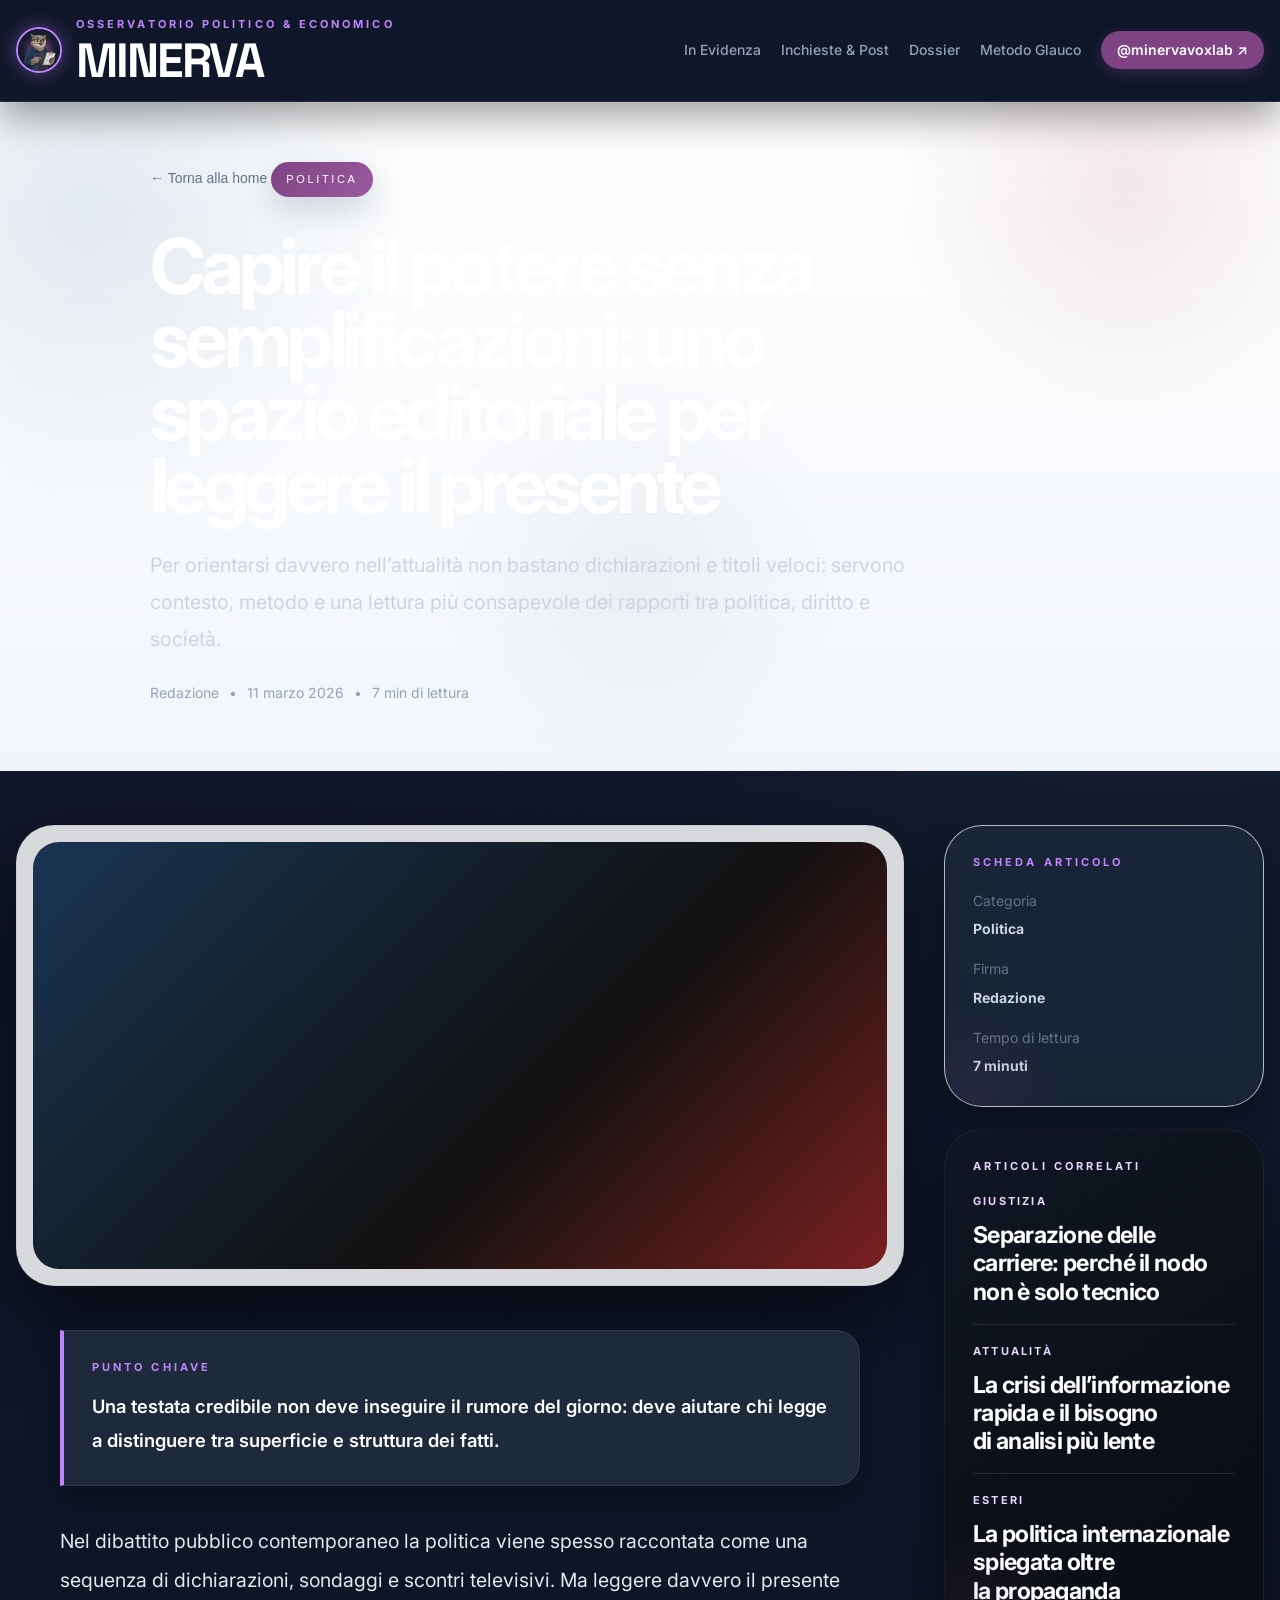
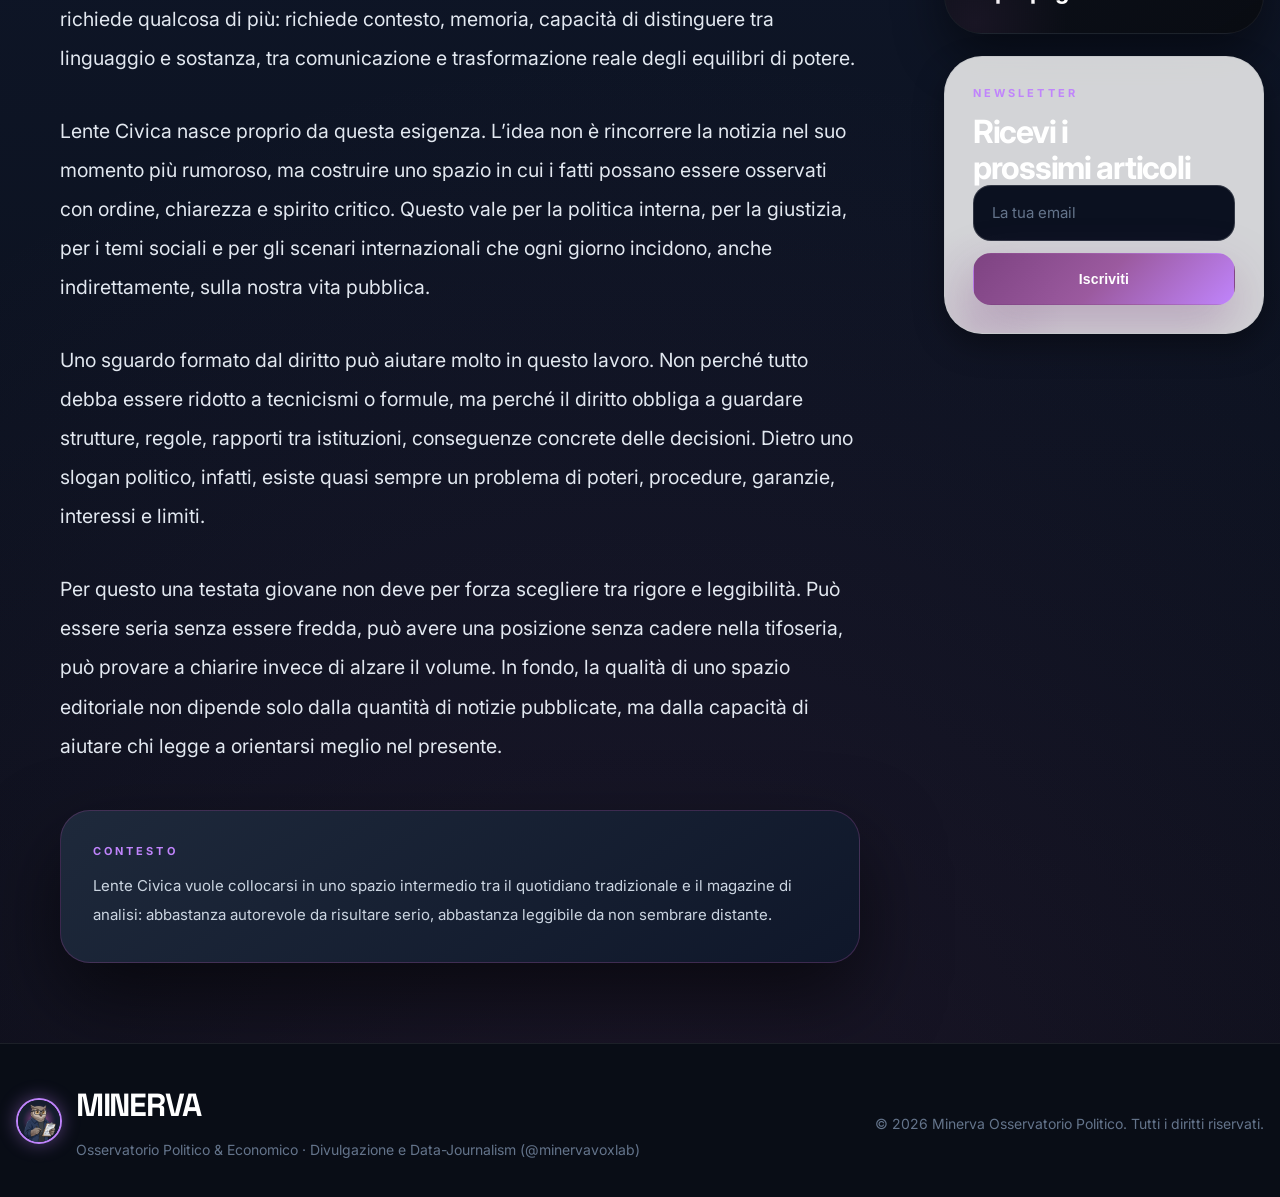
==== commit e9b45d74: "feat: integrazione mascotte Glauco e risoluzione contrasti grafici" ====
--- a/article.html
+++ b/article.html
@@ -13,9 +13,14 @@
 <body>
   <header class="site-header">
     <div class="container header-inner">
-      <div class="brand">
-        <div class="eyebrow">Osservatorio Politico & Economico</div>
-        <a href="index.html" class="logo">MINERVA</a>
+      <div class="brand-group">
+        <a href="index.html">
+          <img src="img/glauco.png" alt="Glauco" class="glauco-nav-avatar" />
+        </a>
+        <div class="brand">
+          <div class="eyebrow">Osservatorio Politico & Economico</div>
+          <a href="index.html" class="logo">MINERVA</a>
+        </div>
       </div>
 
       <nav class="main-nav">
@@ -159,9 +164,12 @@
 
   <footer class="site-footer">
     <div class="container footer-inner">
-      <div>
-        <div class="footer-logo">MINERVA</div>
-        <div class="footer-text">Osservatorio Politico & Economico · Divulgazione e Data-Journalism (@minervavoxlab)</div>
+      <div class="brand-group">
+        <img src="img/glauco.png" alt="Glauco" class="glauco-nav-avatar" />
+        <div>
+          <div class="footer-logo">MINERVA</div>
+          <div class="footer-text">Osservatorio Politico & Economico · Divulgazione e Data-Journalism (@minervavoxlab)</div>
+        </div>
       </div>
       <div class="footer-copy">© 2026 Minerva Osservatorio Politico. Tutti i diritti riservati.</div>
     </div>
--- a/styles.css
+++ b/styles.css
@@ -160,18 +160,18 @@
 .eyebrow {
   font-family: 'Inter', system-ui, sans-serif;
   font-size: 11px;
-  font-weight: 600;
+  font-weight: 700;
   letter-spacing: 0.28em;
   text-transform: uppercase;
-  color: var(--muted);
+  color: #C084FC;
 }
 
 .eyebrow-dark {
-  color: rgba(255, 255, 255, 0.68);
+  color: #E9D5FF;
 }
 
 .eyebrow-soft {
-  color: rgba(255, 255, 255, 0.78);
+  color: #C084FC;
 }
 
 .main-nav {
@@ -379,7 +379,7 @@
 .article-subtitle {
   margin: 24px 0 0;
   max-width: 780px;
-  color: var(--text-soft);
+  color: #CBD5E1;
   font-size: 1.24rem;
   line-height: 1.86;
   position: relative;
@@ -387,7 +387,7 @@
 }
 
 .article-subtitle {
-  color: #4d5664;
+  color: #CBD5E1;
 }
 
 .meta {
@@ -395,8 +395,8 @@
   flex-wrap: wrap;
   gap: 10px;
   margin-top: 24px;
-  color: var(--muted);
-  font-family: Arial, Helvetica, sans-serif;
+  color: #94A3B8;
+  font-family: 'Inter', system-ui, sans-serif;
   font-size: 14px;
   position: relative;
   z-index: 1;
@@ -564,19 +564,20 @@
 
 .mini-category,
 .story-category {
-  font-family: Arial, Helvetica, sans-serif;
+  font-family: 'Inter', system-ui, sans-serif;
   font-size: 11px;
-  letter-spacing: 0.24em;
+  font-weight: 700;
+  letter-spacing: 0.2em;
   text-transform: uppercase;
-  color: var(--navy);
+  color: #C084FC;
 }
 
 .red {
-  color: var(--red);
+  color: #C084FC;
 }
 
 .soft-red {
-  color: #d8a5a5;
+  color: #E9D5FF;
 }
 
 .content-section {
@@ -603,11 +604,12 @@
   line-height: 1.02;
   letter-spacing: -0.06em;
   text-wrap: balance;
+  color: #FFFFFF;
 }
 
 .section-note {
-  color: var(--muted);
-  font-family: Arial, Helvetica, sans-serif;
+  color: #94A3B8;
+  font-family: 'Inter', system-ui, sans-serif;
   font-size: 14px;
 }
 
@@ -635,8 +637,8 @@
 
 .story-card p {
   margin: 14px 0 0;
-  color: var(--text-soft);
-  font-family: Arial, Helvetica, sans-serif;
+  color: #CBD5E1;
+  font-family: 'Inter', system-ui, sans-serif;
   font-size: 15px;
   line-height: 1.86;
 }
@@ -644,7 +646,7 @@
 .story-card:hover h3,
 .editorial-card:hover h3,
 .mini-card:hover h3 {
-  color: var(--navy);
+  color: #C084FC;
   transform: translateY(-1px);
 }
 
@@ -658,16 +660,16 @@
   width: 200px;
   height: 200px;
   border-radius: 50%;
-  background: radial-gradient(circle, rgba(49,91,138,0.08), transparent 65%);
+  background: radial-gradient(circle, rgba(126,67,130,0.12), transparent 65%);
   pointer-events: none;
 }
 
 .section-band {
-  border-top: 1px solid rgba(12,16,22,0.06);
-  border-bottom: 1px solid rgba(12,16,22,0.06);
+  border-top: 1px solid rgba(255,255,255,0.08);
+  border-bottom: 1px solid rgba(255,255,255,0.08);
   background:
-    linear-gradient(180deg, rgba(255,255,255,0.56), rgba(255,255,255,0.24)),
-    linear-gradient(180deg, #f2f5fa, #fafbfd);
+    radial-gradient(circle at 10% 0%, rgba(126, 67, 130, 0.15), transparent 32%),
+    linear-gradient(180deg, #0f172a, #131d35);
   padding: 48px 0;
   backdrop-filter: blur(10px);
 }
@@ -681,12 +683,12 @@
 
 .tags span {
   padding: 12px 18px;
-  background: rgba(255,255,255,0.82);
-  border: 1px solid rgba(12,16,22,0.08);
+  background: var(--bg-3);
+  border: 1px solid rgba(255,255,255,0.12);
   border-radius: 999px;
-  font-family: Arial, Helvetica, sans-serif;
+  font-family: 'Inter', system-ui, sans-serif;
   font-size: 14px;
-  color: #444d5c;
+  color: #E2E8F0;
   backdrop-filter: blur(8px);
   transition:
     transform var(--transition),
@@ -698,9 +700,9 @@
 
 .tags span:hover {
   transform: translateY(-4px) scale(1.01);
-  color: var(--navy);
-  background: rgba(255,255,255,0.98);
-  border-color: rgba(25,53,84,0.18);
+  color: #ffffff;
+  background: rgba(126,67,130,0.3);
+  border-color: rgba(192,132,252,0.4);
   box-shadow: var(--shadow-md);
 }
 
@@ -807,20 +809,24 @@
 .newsletter-form input {
   width: 100%;
   height: 56px;
-  padding: 0 16px;
-  border: 1px solid rgba(12,16,22,0.1);
+  padding: 0 18px;
+  border: 1px solid rgba(255, 255, 255, 0.16);
   border-radius: 18px;
   outline: none;
-  background: rgba(255,255,255,0.96);
-  color: var(--text);
-  font-family: Arial, Helvetica, sans-serif;
+  background: #0B1120;
+  color: #FFFFFF;
+  font-family: 'Inter', system-ui, sans-serif;
   font-size: 15px;
   transition: border-color var(--transition), box-shadow var(--transition), transform var(--transition);
 }
 
+.newsletter-form input::placeholder {
+  color: #64748B;
+}
+
 .newsletter-form input:focus {
   border-color: var(--navy-3);
-  box-shadow: 0 0 0 5px rgba(49,91,138,0.12);
+  box-shadow: 0 0 0 5px rgba(192, 132, 252, 0.2);
   transform: translateY(-1px);
 }
 
@@ -924,7 +930,7 @@
 
 .article-body p {
   margin: 0 0 34px;
-  color: #20242c;
+  color: #E2E8F0;
   font-size: 1.22rem;
   line-height: 2;
 }
@@ -932,9 +938,11 @@
 .highlight-box {
   margin-bottom: 36px;
   padding: 28px;
-  border-left: 4px solid var(--red);
+  border-left: 4px solid var(--navy-3);
   border-radius: 0 24px 24px 0;
-  background: linear-gradient(180deg, rgba(255,255,255,0.85), rgba(248,250,253,0.96));
+  background: var(--bg-3);
+  border: 1px solid rgba(255, 255, 255, 0.08);
+  border-left: 4px solid #C084FC;
   box-shadow: var(--shadow-sm);
   backdrop-filter: blur(8px);
 }
@@ -944,21 +952,23 @@
   font-size: 1.15rem;
   font-weight: 600;
   line-height: 1.86;
+  color: #FFFFFF;
 }
 
 .context-box {
   margin-top: 44px;
   padding: 32px;
   border-radius: var(--radius-xl);
-  background: linear-gradient(145deg, var(--navy), #16304e);
+  background: linear-gradient(145deg, #1E293B, #0F172A);
+  border: 1px solid rgba(126, 67, 130, 0.4);
   color: var(--white);
   box-shadow: var(--shadow-lg);
 }
 
 .context-box p {
   margin: 12px 0 0;
-  color: rgba(255, 255, 255, 0.94);
-  font-family: Arial, Helvetica, sans-serif;
+  color: #CBD5E1;
+  font-family: 'Inter', system-ui, sans-serif;
   font-size: 15px;
   line-height: 1.92;
 }
@@ -976,9 +986,9 @@
   display: grid;
   gap: 18px;
   margin-top: 18px;
-  font-family: Arial, Helvetica, sans-serif;
+  font-family: 'Inter', system-ui, sans-serif;
   font-size: 14px;
-  color: #454d59;
+  color: #CBD5E1;
 }
 
 .sidebar-info .label {
@@ -1793,3 +1803,120 @@
     padding: 24px;
   }
 }
+
+/* ===== GLAUCO MASCOT STYLING ===== */
+.brand-group {
+  display: flex;
+  align-items: center;
+  gap: 14px;
+}
+
+.glauco-nav-avatar {
+  width: 46px;
+  height: 46px;
+  border-radius: 50%;
+  border: 2px solid #C084FC;
+  box-shadow: 0 0 18px rgba(192, 132, 252, 0.4);
+  object-fit: cover;
+  flex-shrink: 0;
+  transition: transform var(--transition);
+}
+
+.glauco-nav-avatar:hover {
+  transform: scale(1.1) rotate(4deg);
+}
+
+.glauco-badge {
+  display: inline-flex;
+  align-items: center;
+  gap: 8px;
+  padding: 6px 14px 6px 6px;
+  border-radius: 999px;
+  background: rgba(126, 67, 130, 0.3);
+  border: 1px solid rgba(192, 132, 252, 0.4);
+  font-family: 'Inter', system-ui, sans-serif;
+  font-size: 12px;
+  font-weight: 600;
+  color: #E9D5FF;
+  margin-bottom: 12px;
+}
+
+.glauco-badge img {
+  width: 24px;
+  height: 24px;
+  border-radius: 50%;
+  object-fit: cover;
+  border: 1px solid #C084FC;
+}
+
+.glauco-spotlight-card {
+  display: grid;
+  grid-template-columns: 220px 1fr;
+  gap: 32px;
+  align-items: center;
+  padding: 36px;
+  border-radius: 34px;
+  background: linear-gradient(145deg, #1E293B 0%, #0F172A 100%);
+  border: 1px solid rgba(126, 67, 130, 0.45);
+  box-shadow: 0 25px 60px rgba(0, 0, 0, 0.45);
+  margin-top: 36px;
+  position: relative;
+  overflow: hidden;
+}
+
+.glauco-spotlight-card::before {
+  content: "";
+  position: absolute;
+  top: -60px;
+  left: -60px;
+  width: 260px;
+  height: 260px;
+  border-radius: 50%;
+  background: radial-gradient(circle, rgba(192, 132, 252, 0.18), transparent 70%);
+  pointer-events: none;
+}
+
+.glauco-spotlight-img {
+  width: 100%;
+  aspect-ratio: 1;
+  border-radius: 26px;
+  object-fit: cover;
+  border: 2px solid rgba(192, 132, 252, 0.45);
+  box-shadow: 0 16px 36px rgba(0, 0, 0, 0.5);
+}
+
+.glauco-spotlight-content h3 {
+  margin: 6px 0 0;
+  font-size: 1.85rem;
+  color: #FFFFFF;
+}
+
+.glauco-spotlight-content p {
+  margin: 10px 0 0;
+  color: #CBD5E1;
+  font-family: 'Inter', system-ui, sans-serif;
+  font-size: 15px;
+  line-height: 1.8;
+}
+
+.glauco-quote {
+  margin-top: 16px;
+  padding: 12px 18px;
+  border-left: 3px solid #C084FC;
+  background: rgba(126, 67, 130, 0.18);
+  border-radius: 0 14px 14px 0;
+  font-style: italic;
+  font-size: 14px;
+  color: #E2E8F0;
+}
+
+@media (max-width: 780px) {
+  .glauco-spotlight-card {
+    grid-template-columns: 1fr;
+    text-align: center;
+  }
+  .glauco-spotlight-img {
+    max-width: 180px;
+    margin: 0 auto;
+  }
+}
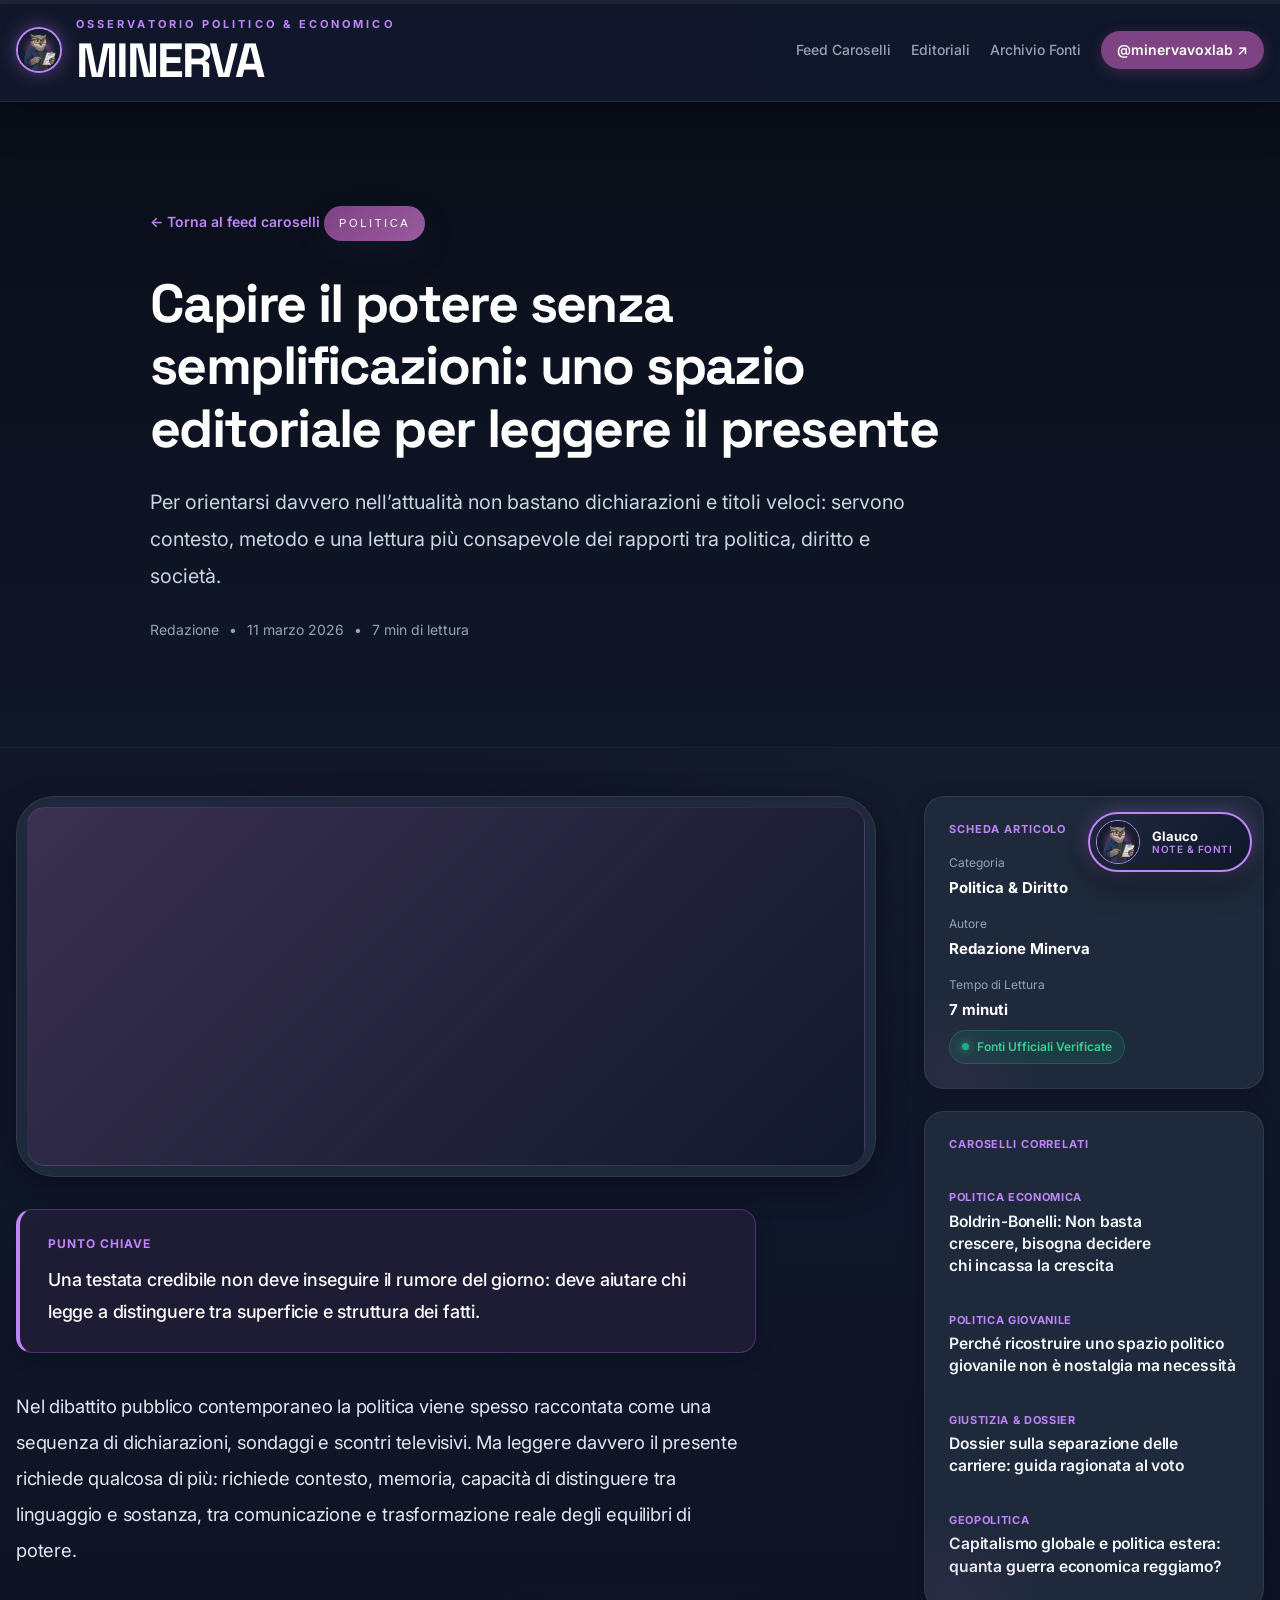
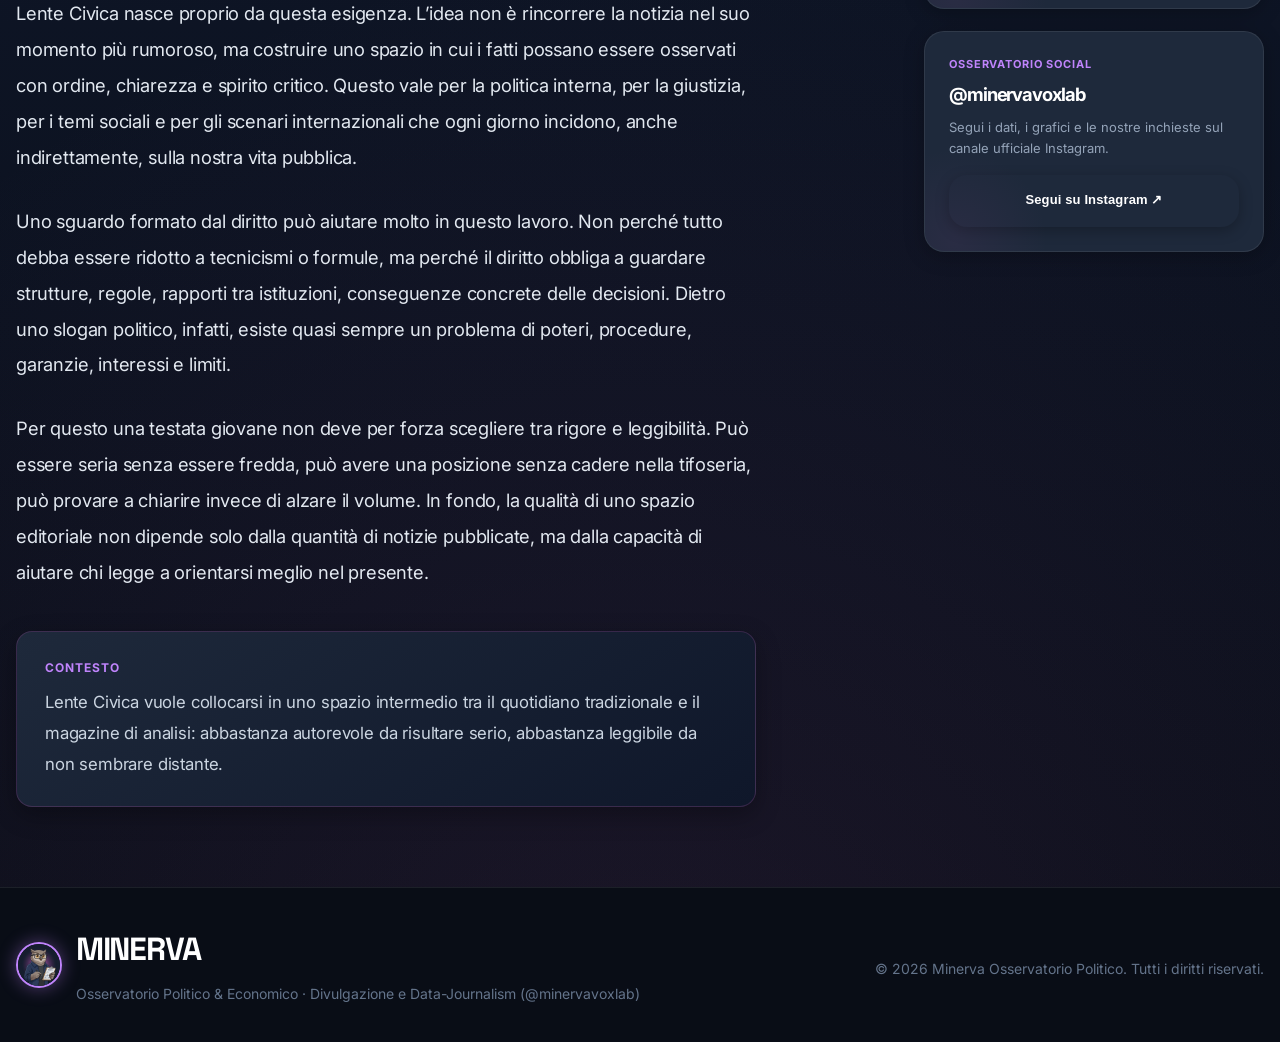
==== commit 922d43aa: "feat: restyling completo pagine articoli (sidebar, reading bar, widget Glauco e preservazione testi)" ====
--- a/article.html
+++ b/article.html
@@ -11,6 +11,11 @@
   <link rel="stylesheet" href="styles.css" />
 </head>
 <body>
+  <!-- BARRA DI PROGRESSO LETTURA -->
+  <div class="reading-progress" aria-hidden="true">
+    <div class="reading-progress-bar" id="readingBar"></div>
+  </div>
+
   <header class="site-header">
     <div class="container header-inner">
       <div class="brand-group">
@@ -24,10 +29,9 @@
       </div>
 
       <nav class="main-nav">
-        <a href="index.html#prima-pagina">In Evidenza</a>
-        <a href="index.html#inchieste">Inchieste & Post</a>
-        <a href="index.html#dossier">Dossier</a>
-        <a href="index.html#metodo">Metodo Glauco</a>
+        <a href="index.html#feed">Feed Caroselli</a>
+        <a href="index.html#editoriali">Editoriali</a>
+        <a href="index.html#newsletter">Archivio Fonti</a>
         <a href="https://www.instagram.com/minervavoxlab" target="_blank" rel="noopener" class="nav-ig-btn">@minervavoxlab ↗</a>
       </nav>
     </div>
@@ -36,7 +40,7 @@
   <main>
     <section class="article-hero">
       <div class="container article-hero-inner">
-        <a href="index.html" class="back-link">← Torna alla home</a>
+        <a href="index.html#feed" class="back-link">← Torna al feed caroselli</a>
         <div class="pill pill-blue">Politica</div>
         <h1>Capire il potere senza semplificazioni: uno spazio editoriale per leggere il presente</h1>
         <p class="article-subtitle">
@@ -112,50 +116,71 @@
         </article>
 
         <aside class="article-sidebar">
-          <div class="sidebar-card card">
-            <div class="eyebrow">Scheda articolo</div>
+          <!-- SCHEDA ARTICOLO -->
+          <div class="sidebar-card">
+            <div class="eyebrow">Scheda Articolo</div>
             <div class="sidebar-info">
               <div>
                 <span class="label">Categoria</span>
-                <strong>Politica</strong>
+                <strong>Politica & Diritto</strong>
               </div>
               <div>
-                <span class="label">Firma</span>
-                <strong>Redazione</strong>
+                <span class="label">Autore</span>
+                <strong>Redazione Minerva</strong>
               </div>
               <div>
-                <span class="label">Tempo di lettura</span>
+                <span class="label">Tempo di Lettura</span>
                 <strong>7 minuti</strong>
               </div>
             </div>
-          </div>
-
-          <div class="sidebar-card card-dark">
-            <div class="eyebrow eyebrow-dark">Articoli correlati</div>
-
-            <div class="related-item">
-              <div class="mini-category soft-red">Giustizia</div>
-              <h3>Separazione delle carriere: perché il nodo non è solo tecnico</h3>
-            </div>
-
-            <div class="related-item">
-              <div class="mini-category soft-red">Attualità</div>
-              <h3>La crisi dell’informazione rapida e il bisogno di analisi più lente</h3>
-            </div>
-
-            <div class="related-item related-last">
-              <div class="mini-category soft-red">Esteri</div>
-              <h3>La politica internazionale spiegata oltre la propaganda</h3>
-            </div>
-          </div>
-
-          <div class="sidebar-card light-card">
-            <div class="eyebrow">Newsletter</div>
-            <h3>Ricevi i prossimi articoli</h3>
-            <form class="newsletter-form stacked">
-              <input type="email" placeholder="La tua email" />
-              <button type="button" class="btn btn-blue full">Iscriviti</button>
-            </form>
+            <div class="sidebar-badge">
+              <span class="badge-dot"></span> Fonti Ufficiali Verificate
+            </div>
+          </div>
+
+          <!-- CAROSELLI CORRELATI -->
+          <div class="sidebar-card">
+            <div class="eyebrow">Caroselli Correlati</div>
+            
+            <a href="articoli/boldrin-bonelli-crescita-redistribuzione.html" class="related-link">
+              <div class="related-item">
+                <span class="mini-category">Politica Economica</span>
+                <h3>Boldrin-Bonelli: Non basta crescere, bisogna decidere chi incassa la crescita</h3>
+              </div>
+            </a>
+
+            <a href="articoli/spazio-politico-giovanile.html" class="related-link">
+              <div class="related-item">
+                <span class="mini-category">Politica Giovanile</span>
+                <h3>Perché ricostruire uno spazio politico giovanile non è nostalgia ma necessità</h3>
+              </div>
+            </a>
+
+            <a href="articoli/dossier-separazione-carriere.html" class="related-link">
+              <div class="related-item">
+                <span class="mini-category">Giustizia & Dossier</span>
+                <h3>Dossier sulla separazione delle carriere: guida ragionata al voto</h3>
+              </div>
+            </a>
+
+            <a href="articoli/capitalismo-politica-estera.html" class="related-link">
+              <div class="related-item">
+                <span class="mini-category">Geopolitica</span>
+                <h3>Capitalismo globale e politica estera: quanta guerra economica reggiamo?</h3>
+              </div>
+            </a>
+          </div>
+
+          <!-- CARD OSSERVATORIO INSTAGRAM -->
+          <div class="sidebar-card">
+            <div class="eyebrow">Osservatorio Social</div>
+            <h3 style="font-size: 1.15rem; color: #fff; margin: 4px 0 8px;">@minervavoxlab</h3>
+            <p style="font-size: 13px; color: #94A3B8; line-height: 1.6; margin-bottom: 16px;">
+              Segui i dati, i grafici e le nostre inchieste sul canale ufficiale Instagram.
+            </p>
+            <a href="https://www.instagram.com/minervavoxlab" target="_blank" rel="noopener" class="btn btn-purple full" style="text-align: center; font-size: 13px;">
+              Segui su Instagram ↗
+            </a>
           </div>
         </aside>
       </div>
@@ -174,5 +199,86 @@
       <div class="footer-copy">© 2026 Minerva Osservatorio Politico. Tutti i diritti riservati.</div>
     </div>
   </footer>
+
+  <!-- ===== WIDGET FLOTTANTE DI GLAUCO (IN BASSO A DESTRA) ===== -->
+  <aside class="glauco-float-container" aria-label="Assistente Glauco">
+    <div class="glauco-bubble" id="glaucoBubble">
+      <div class="glauco-bubble-head">
+        <div class="glauco-bubble-title">
+          <span>🦉 Il Taccuino di Glauco</span>
+        </div>
+        <button class="glauco-bubble-close" id="glaucoClose" aria-label="Chiudi popup">×</button>
+      </div>
+      <p class="glauco-bubble-text">
+        Ciao! Sono <strong>Glauco</strong>, l'analista di Minerva. Questo articolo analizza la separazione tra rumore del giorno e struttura istituzionale del potere.
+      </p>
+      <div class="glauco-bubble-quote">
+        «Il diritto obbliga a guardare strutture, regole e rapporti tra istituzioni.»
+      </div>
+      <p class="glauco-bubble-text" style="margin-bottom: 14px; font-size: 12px; color: #94A3B8;">
+        Esplora i caroselli di approfondimento nella barra laterale.
+      </p>
+      <a href="index.html#feed" class="glauco-bubble-cta">
+        ← Torna al Feed Caroselli
+      </a>
+    </div>
+
+    <button class="glauco-float-btn" id="glaucoToggle" aria-expanded="false" title="Apri il punto di vista di Glauco">
+      <img src="img/glauco.png" alt="Glauco" class="glauco-float-avatar" />
+      <div class="glauco-float-label">
+        <span>Glauco</span>
+        <span class="glauco-float-sub">Note & Fonti</span>
+      </div>
+    </button>
+  </aside>
+
+  <!-- JAVASCRIPT: PROGRESS BAR & WIDGET GLAUCO -->
+  <script>
+    (() => {
+      // 1. Reading Progress Bar
+      const bar = document.getElementById('readingBar');
+      if (bar) {
+        const updateReadingBar = () => {
+          const scrollTop = window.scrollY;
+          const docHeight = document.documentElement.scrollHeight - window.innerHeight;
+          const progress = docHeight > 0 ? (scrollTop / docHeight) * 100 : 0;
+          bar.style.width = `${Math.min(progress, 100)}%`;
+        };
+        updateReadingBar();
+        window.addEventListener('scroll', updateReadingBar, { passive: true });
+        window.addEventListener('resize', updateReadingBar);
+      }
+
+      // 2. Glauco Floating Widget Toggle
+      const toggle = document.getElementById('glaucoToggle');
+      const bubble = document.getElementById('glaucoBubble');
+      const close = document.getElementById('glaucoClose');
+
+      if (toggle && bubble && close) {
+        const toggleBubble = () => {
+          const isActive = bubble.classList.toggle('active');
+          toggle.setAttribute('aria-expanded', String(isActive));
+        };
+
+        toggle.addEventListener('click', (e) => {
+          e.stopPropagation();
+          toggleBubble();
+        });
+
+        close.addEventListener('click', (e) => {
+          e.stopPropagation();
+          bubble.classList.remove('active');
+          toggle.setAttribute('aria-expanded', 'false');
+        });
+
+        document.addEventListener('click', (e) => {
+          if (!bubble.contains(e.target) && !toggle.contains(e.target)) {
+            bubble.classList.remove('active');
+            toggle.setAttribute('aria-expanded', 'false');
+          }
+        });
+      }
+    })();
+  </script>
 </body>
 </html>
--- a/styles.css
+++ b/styles.css
@@ -233,8 +233,7 @@
   color: #ffffff;
 }
 
-.hero-section,
-.article-hero {
+.hero-section {
   position: relative;
   overflow: hidden;
   background:
@@ -243,8 +242,15 @@
   border-bottom: 1px solid rgba(12,16,22,0.06);
 }
 
-.hero-section::before,
-.article-hero::before {
+.article-hero {
+  position: relative;
+  overflow: hidden;
+  background: linear-gradient(180deg, #090E17 0%, #0F172A 100%);
+  border-bottom: 1px solid rgba(255, 255, 255, 0.08);
+  padding: 44px 0 40px;
+}
+
+.hero-section::before {
   content: "";
   position: absolute;
   inset: 0;
@@ -364,12 +370,24 @@
   pointer-events: none;
 }
 
-.hero-main h1,
-.article-hero h1 {
+.hero-main h1 {
   margin: 18px 0 0;
   font-size: clamp(2.9rem, 6vw, 5.5rem);
   line-height: 0.95;
   letter-spacing: -0.06em;
+  position: relative;
+  z-index: 1;
+  text-wrap: balance;
+}
+
+.article-hero h1 {
+  margin: 16px 0 0;
+  font-size: clamp(2.1rem, 4.2vw, 3.4rem);
+  line-height: 1.16;
+  letter-spacing: -0.03em;
+  color: #FFFFFF;
+  font-family: 'Space Grotesk', system-ui, sans-serif;
+  font-weight: 700;
   position: relative;
   z-index: 1;
   text-wrap: balance;
@@ -872,27 +890,31 @@
 }
 
 .back-link {
-  display: inline-block;
+  display: inline-flex;
+  align-items: center;
+  gap: 8px;
   margin-bottom: 24px;
-  color: var(--muted);
-  font-family: Arial, Helvetica, sans-serif;
+  color: #C084FC;
+  font-family: 'Inter', system-ui, sans-serif;
   font-size: 14px;
-  transition: color var(--transition), transform var(--transition);
+  font-weight: 600;
+  text-decoration: none;
+  transition: color 0.2s ease, transform 0.2s ease;
 }
 
 .back-link:hover {
-  color: var(--navy);
-  transform: translateX(-3px);
+  color: #E9D5FF;
+  transform: translateX(-4px);
 }
 
 .article-layout-section {
-  padding: 54px 0 80px;
+  padding: 48px 0 80px;
 }
 
 .article-layout {
   display: grid;
-  grid-template-columns: minmax(0, 1fr) 320px;
-  gap: 40px;
+  grid-template-columns: minmax(0, 1fr) 340px;
+  gap: 48px;
   align-items: start;
 }
 
@@ -901,76 +923,107 @@
 }
 
 .article-cover-frame {
-  padding: 16px;
-  border: 1px solid rgba(12,16,22,0.06);
+  margin-bottom: 32px;
+  padding: 10px;
+  border: 1px solid rgba(255, 255, 255, 0.08);
   border-radius: var(--radius-2xl);
-  background: rgba(255,255,255,0.84);
-  box-shadow: var(--shadow-lg);
-  backdrop-filter: blur(14px);
+  background: #1E293B;
+  box-shadow: 0 10px 30px rgba(0, 0, 0, 0.35);
 }
 
 .article-cover {
-  aspect-ratio: 16 / 8;
-  border-radius: 26px;
-  background: linear-gradient(135deg, #193554 0%, #111111 60%, #7a1f1f 100%);
+  aspect-ratio: 21 / 9;
+  border-radius: 18px;
+  background: linear-gradient(135deg, rgba(126, 67, 130, 0.3) 0%, rgba(15, 23, 42, 0.9) 100%);
+  border: 1px solid rgba(192, 132, 252, 0.15);
+  display: flex;
+  align-items: center;
+  justify-content: center;
+  position: relative;
+  overflow: hidden;
 }
 
 .article-image {
   width: 100%;
-  height: 480px;
+  max-height: 480px;
   display: block;
-  border-radius: 26px;
+  border-radius: 18px;
   object-fit: cover;
 }
 
 .article-body {
-  width: min(100%, var(--reading));
-  margin: 44px auto 0;
+  width: min(100%, 740px);
+  margin: 0;
 }
 
 .article-body p {
-  margin: 0 0 34px;
+  margin: 0 0 28px;
   color: #E2E8F0;
-  font-size: 1.22rem;
-  line-height: 2;
+  font-family: 'Inter', system-ui, sans-serif;
+  font-size: 1.15rem;
+  line-height: 1.95;
+  letter-spacing: -0.01em;
+}
+
+.article-body em {
+  color: #F8FAFC;
+  font-style: italic;
+}
+
+.article-body strong {
+  color: #FFFFFF;
+  font-weight: 600;
 }
 
 .highlight-box {
   margin-bottom: 36px;
-  padding: 28px;
-  border-left: 4px solid var(--navy-3);
-  border-radius: 0 24px 24px 0;
-  background: var(--bg-3);
-  border: 1px solid rgba(255, 255, 255, 0.08);
+  padding: 24px 28px;
+  border-radius: 16px;
+  background: rgba(126, 67, 130, 0.14);
+  border: 1px solid rgba(192, 132, 252, 0.25);
   border-left: 4px solid #C084FC;
-  box-shadow: var(--shadow-sm);
-  backdrop-filter: blur(8px);
+  box-shadow: 0 4px 20px rgba(0, 0, 0, 0.2);
+}
+
+.highlight-box .eyebrow {
+  color: #C084FC;
+  font-weight: 700;
+  font-size: 12px;
+  text-transform: uppercase;
+  letter-spacing: 0.08em;
 }
 
 .highlight-box p {
-  margin: 12px 0 0;
-  font-size: 1.15rem;
-  font-weight: 600;
-  line-height: 1.86;
+  margin: 10px 0 0;
+  font-size: 1.12rem;
+  font-weight: 500;
+  line-height: 1.8;
   color: #FFFFFF;
 }
 
 .context-box {
-  margin-top: 44px;
-  padding: 32px;
-  border-radius: var(--radius-xl);
+  margin-top: 40px;
+  padding: 26px 28px;
+  border-radius: 16px;
   background: linear-gradient(145deg, #1E293B, #0F172A);
-  border: 1px solid rgba(126, 67, 130, 0.4);
-  color: var(--white);
-  box-shadow: var(--shadow-lg);
+  border: 1px solid rgba(126, 67, 130, 0.35);
+  box-shadow: 0 8px 24px rgba(0, 0, 0, 0.3);
+}
+
+.context-box .eyebrow-soft {
+  color: #C084FC;
+  font-size: 12px;
+  font-weight: 700;
+  text-transform: uppercase;
+  letter-spacing: 0.08em;
 }
 
 .context-box p {
-  margin: 12px 0 0;
+  margin: 10px 0 0;
   color: #CBD5E1;
   font-family: 'Inter', system-ui, sans-serif;
-  font-size: 15px;
-  line-height: 1.92;
+  font-size: 1.05rem;
+  line-height: 1.85;
 }
 
 .article-sidebar {
@@ -979,13 +1032,26 @@
 }
 
 .sidebar-card {
-  padding: 28px;
+  padding: 24px;
+  background: #1E293B;
+  border: 1px solid rgba(255, 255, 255, 0.08);
+  border-radius: 20px;
+  box-shadow: 0 4px 20px rgba(0, 0, 0, 0.25);
+}
+
+.sidebar-card .eyebrow {
+  color: #C084FC;
+  font-size: 11px;
+  text-transform: uppercase;
+  letter-spacing: 0.08em;
+  font-weight: 700;
+  margin-bottom: 12px;
 }
 
 .sidebar-info {
   display: grid;
-  gap: 18px;
-  margin-top: 18px;
+  gap: 14px;
+  margin-top: 14px;
   font-family: 'Inter', system-ui, sans-serif;
   font-size: 14px;
   color: #CBD5E1;
@@ -993,21 +1059,86 @@
 
 .sidebar-info .label {
   display: block;
-  margin-bottom: 6px;
-  color: var(--muted);
+  margin-bottom: 4px;
+  color: #94A3B8;
+  font-size: 12px;
+}
+
+.sidebar-info strong {
+  color: #FFFFFF;
+  font-size: 15px;
+}
+
+.sidebar-badge {
+  display: inline-flex;
+  align-items: center;
+  gap: 8px;
+  padding: 6px 12px;
+  background: rgba(16, 185, 129, 0.12);
+  border: 1px solid rgba(16, 185, 129, 0.3);
+  border-radius: 999px;
+  color: #34D399;
+  font-size: 12px;
+  font-weight: 600;
+  margin-top: 8px;
+}
+
+.sidebar-badge .badge-dot {
+  width: 7px;
+  height: 7px;
+  border-radius: 50%;
+  background: #10B981;
+  box-shadow: 0 0 8px #10B981;
+}
+
+.related-link {
+  display: block;
+  text-decoration: none;
+  padding: 10px 12px;
+  margin: -4px -12px;
+  border-radius: 12px;
+  transition: all 0.2s ease;
+}
+
+.related-link:hover {
+  background: rgba(255, 255, 255, 0.05);
+  transform: translateX(4px);
 }
 
 .related-item {
-  padding-bottom: 18px;
-  margin-top: 18px;
-  border-bottom: 1px solid rgba(255, 255, 255, 0.1);
+  padding-bottom: 14px;
+  margin-top: 12px;
+  border-bottom: 1px solid rgba(255, 255, 255, 0.08);
+}
+
+.related-item:last-child {
+  border-bottom: none;
+  padding-bottom: 0;
+}
+
+.related-item .mini-category {
+  display: inline-block;
+  font-size: 11px;
+  font-weight: 700;
+  text-transform: uppercase;
+  letter-spacing: 0.06em;
+  color: #C084FC;
+  margin-bottom: 4px;
 }
 
 .related-item h3 {
-  margin: 10px 0 0;
-  font-size: 1.45rem;
-  line-height: 1.22;
-  letter-spacing: -0.03em;
+  margin: 0;
+  font-size: 0.98rem;
+  line-height: 1.42;
+  color: #F1F5F9;
+  font-weight: 600;
+  font-family: 'Inter', system-ui, sans-serif;
+  letter-spacing: -0.01em;
+  transition: color 0.2s ease;
+}
+
+.related-link:hover .related-item h3 {
+  color: #C084FC;
 }
 
 .related-last {
@@ -1594,8 +1725,8 @@
 .reading-progress-bar {
   width: 0;
   height: 100%;
-  background: linear-gradient(90deg, var(--navy), var(--navy-3), var(--red));
-  box-shadow: 0 0 18px rgba(47, 96, 143, 0.35);
+  background: linear-gradient(90deg, #7E4382 0%, #C084FC 50%, #38BDF8 100%);
+  box-shadow: 0 0 14px rgba(192, 132, 252, 0.7);
   transition: width 0.08s linear;
 }
 
@@ -1849,74 +1980,313 @@
   border: 1px solid #C084FC;
 }
 
-.glauco-spotlight-card {
+/* ===== INSTAGRAM VERTICAL FEED CARDS (ASPECT RATIO 4:5) ===== */
+.insta-feed-grid {
   display: grid;
-  grid-template-columns: 220px 1fr;
-  gap: 32px;
-  align-items: center;
-  padding: 36px;
-  border-radius: 34px;
-  background: linear-gradient(145deg, #1E293B 0%, #0F172A 100%);
-  border: 1px solid rgba(126, 67, 130, 0.45);
-  box-shadow: 0 25px 60px rgba(0, 0, 0, 0.45);
-  margin-top: 36px;
-  position: relative;
+  grid-template-columns: repeat(auto-fill, minmax(320px, 1fr));
+  gap: 28px;
+  margin-top: 32px;
+}
+
+.insta-card {
+  position: relative;
+  display: flex;
+  flex-direction: column;
+  justify-content: space-between;
+  min-height: 480px;
+  aspect-ratio: 4 / 5;
+  padding: 32px 28px 24px;
+  border-radius: 28px;
+  background: linear-gradient(165deg, #1E293B 0%, #151F2F 55%, #0F172A 100%);
+  border: 1px solid rgba(255, 255, 255, 0.09);
+  box-shadow: 0 16px 40px rgba(0, 0, 0, 0.35);
   overflow: hidden;
-}
-
-.glauco-spotlight-card::before {
+  text-decoration: none;
+  color: inherit;
+  transition: transform 0.3s cubic-bezier(.22,.61,.36,1), box-shadow 0.3s ease, border-color 0.3s ease;
+}
+
+.insta-card::before {
   content: "";
   position: absolute;
-  top: -60px;
-  left: -60px;
-  width: 260px;
-  height: 260px;
+  top: 0;
+  left: 0;
+  right: 0;
+  height: 4px;
+  background: linear-gradient(90deg, #7E4382, #C084FC);
+  opacity: 0.85;
+}
+
+.insta-card:hover {
+  transform: translateY(-8px) scale(1.015);
+  box-shadow: 0 25px 65px rgba(0, 0, 0, 0.55), 0 0 30px rgba(126, 67, 130, 0.3);
+  border-color: rgba(192, 132, 252, 0.45);
+}
+
+.insta-card-header {
+  display: flex;
+  align-items: center;
+  justify-content: space-between;
+  gap: 12px;
+  margin-bottom: 16px;
+}
+
+.insta-channel-badge {
+  font-family: 'Space Grotesk', 'Inter', sans-serif;
+  font-size: 11px;
+  font-weight: 700;
+  letter-spacing: 0.15em;
+  text-transform: uppercase;
+  color: #C084FC;
+}
+
+.insta-slide-counter {
+  font-family: 'Inter', system-ui, sans-serif;
+  font-size: 11px;
+  font-weight: 600;
+  color: #94A3B8;
+  background: rgba(255, 255, 255, 0.06);
+  padding: 4px 10px;
+  border-radius: 999px;
+}
+
+.insta-card-badge {
+  display: inline-block;
+  align-self: flex-start;
+  padding: 6px 14px;
+  border-radius: 10px;
+  background: #7E4382;
+  color: #FFFFFF;
+  font-family: 'Inter', system-ui, sans-serif;
+  font-size: 11px;
+  font-weight: 700;
+  letter-spacing: 0.08em;
+  text-transform: uppercase;
+  margin-bottom: 14px;
+}
+
+.insta-card-title {
+  margin: 0;
+  font-family: 'Space Grotesk', 'Inter', sans-serif;
+  font-size: 1.55rem;
+  font-weight: 700;
+  line-height: 1.2;
+  color: #FFFFFF;
+  letter-spacing: -0.03em;
+}
+
+.insta-card-body {
+  margin: 14px 0 0;
+  font-family: 'Inter', system-ui, sans-serif;
+  font-size: 14px;
+  line-height: 1.75;
+  color: #CBD5E1;
+  flex-grow: 1;
+}
+
+.insta-card-meta {
+  margin-top: 18px;
+  display: flex;
+  align-items: center;
+  gap: 10px;
+  font-family: 'Inter', system-ui, sans-serif;
+  font-size: 12px;
+  color: #94A3B8;
+  border-top: 1px solid rgba(255, 255, 255, 0.07);
+  padding-top: 14px;
+}
+
+.insta-card-action {
+  margin-top: 14px;
+  width: 100%;
+  display: flex;
+  align-items: center;
+  justify-content: center;
+  gap: 8px;
+  padding: 12px 18px;
+  border-radius: 14px;
+  background: rgba(126, 67, 130, 0.25);
+  border: 1px solid rgba(192, 132, 252, 0.3);
+  color: #FFFFFF;
+  font-family: 'Inter', system-ui, sans-serif;
+  font-size: 12px;
+  font-weight: 700;
+  letter-spacing: 0.06em;
+  text-transform: uppercase;
+  transition: all 0.2s ease;
+}
+
+.insta-card:hover .insta-card-action {
+  background: #7E4382;
+  border-color: #C084FC;
+  box-shadow: 0 4px 16px rgba(126, 67, 130, 0.45);
+}
+
+/* ===== GLAUCO FLOATING WIDGET (IN BASSO A DESTRA) ===== */
+.glauco-float-container {
+  position: fixed;
+  bottom: 28px;
+  right: 28px;
+  z-index: 9999;
+  display: flex;
+  flex-direction: column;
+  align-items: flex-end;
+  pointer-events: none;
+}
+
+.glauco-bubble {
+  pointer-events: auto;
+  width: 320px;
+  padding: 22px;
+  margin-bottom: 14px;
+  border-radius: 24px;
+  background: #1E293B;
+  border: 1.5px solid rgba(192, 132, 252, 0.45);
+  box-shadow: 0 20px 50px rgba(0, 0, 0, 0.65), 0 0 25px rgba(126, 67, 130, 0.3);
+  opacity: 0;
+  visibility: hidden;
+  transform: translateY(12px) scale(0.95);
+  transition: all 0.28s cubic-bezier(.22,.61,.36,1);
+  position: relative;
+}
+
+.glauco-bubble.active {
+  opacity: 1;
+  visibility: visible;
+  transform: translateY(0) scale(1);
+}
+
+.glauco-bubble-head {
+  display: flex;
+  align-items: center;
+  justify-content: space-between;
+  border-bottom: 1px solid rgba(255, 255, 255, 0.1);
+  padding-bottom: 10px;
+  margin-bottom: 12px;
+}
+
+.glauco-bubble-title {
+  display: flex;
+  align-items: center;
+  gap: 8px;
+  font-family: 'Space Grotesk', sans-serif;
+  font-size: 15px;
+  font-weight: 700;
+  color: #FFFFFF;
+}
+
+.glauco-bubble-close {
+  background: transparent;
+  border: 0;
+  color: #94A3B8;
+  font-size: 20px;
+  cursor: pointer;
+  line-height: 1;
+  padding: 4px;
+  transition: color 0.15s;
+}
+
+.glauco-bubble-close:hover {
+  color: #FFFFFF;
+}
+
+.glauco-bubble-text {
+  font-family: 'Inter', system-ui, sans-serif;
+  font-size: 13px;
+  line-height: 1.65;
+  color: #CBD5E1;
+  margin: 0 0 12px;
+}
+
+.glauco-bubble-quote {
+  padding: 8px 12px;
+  border-left: 2px solid #C084FC;
+  background: rgba(126, 67, 130, 0.2);
+  border-radius: 0 10px 10px 0;
+  font-style: italic;
+  font-size: 12px;
+  color: #E2E8F0;
+  margin-bottom: 14px;
+}
+
+.glauco-bubble-cta {
+  display: block;
+  text-align: center;
+  padding: 9px 14px;
+  border-radius: 12px;
+  background: #7E4382;
+  color: #FFFFFF;
+  font-family: 'Inter', system-ui, sans-serif;
+  font-size: 12px;
+  font-weight: 700;
+  text-decoration: none;
+  transition: background 0.2s;
+}
+
+.glauco-bubble-cta:hover {
+  background: #9B5A9F;
+}
+
+.glauco-float-btn {
+  pointer-events: auto;
+  position: relative;
+  display: flex;
+  align-items: center;
+  gap: 12px;
+  padding: 6px 18px 6px 6px;
+  border-radius: 999px;
+  background: linear-gradient(135deg, #1E293B, #0F172A);
+  border: 2px solid #C084FC;
+  box-shadow: 0 10px 30px rgba(0, 0, 0, 0.5), 0 0 20px rgba(192, 132, 252, 0.4);
+  cursor: pointer;
+  transition: transform 0.25s cubic-bezier(.22,.61,.36,1), box-shadow 0.25s ease;
+}
+
+.glauco-float-btn:hover {
+  transform: translateY(-4px) scale(1.04);
+  box-shadow: 0 14px 40px rgba(0, 0, 0, 0.6), 0 0 28px rgba(192, 132, 252, 0.6);
+}
+
+.glauco-float-avatar {
+  width: 44px;
+  height: 44px;
   border-radius: 50%;
-  background: radial-gradient(circle, rgba(192, 132, 252, 0.18), transparent 70%);
-  pointer-events: none;
-}
-
-.glauco-spotlight-img {
-  width: 100%;
-  aspect-ratio: 1;
-  border-radius: 26px;
   object-fit: cover;
-  border: 2px solid rgba(192, 132, 252, 0.45);
-  box-shadow: 0 16px 36px rgba(0, 0, 0, 0.5);
-}
-
-.glauco-spotlight-content h3 {
-  margin: 6px 0 0;
-  font-size: 1.85rem;
+  border: 1.5px solid #C084FC;
+}
+
+.glauco-float-label {
+  font-family: 'Inter', system-ui, sans-serif;
+  font-size: 13px;
+  font-weight: 700;
   color: #FFFFFF;
-}
-
-.glauco-spotlight-content p {
-  margin: 10px 0 0;
-  color: #CBD5E1;
-  font-family: 'Inter', system-ui, sans-serif;
-  font-size: 15px;
-  line-height: 1.8;
-}
-
-.glauco-quote {
-  margin-top: 16px;
-  padding: 12px 18px;
-  border-left: 3px solid #C084FC;
-  background: rgba(126, 67, 130, 0.18);
-  border-radius: 0 14px 14px 0;
-  font-style: italic;
-  font-size: 14px;
-  color: #E2E8F0;
+  display: flex;
+  flex-direction: column;
+  line-height: 1.15;
+  text-align: left;
+}
+
+.glauco-float-sub {
+  font-size: 10px;
+  color: #C084FC;
+  font-weight: 600;
+  letter-spacing: 0.05em;
+  text-transform: uppercase;
 }
 
 @media (max-width: 780px) {
-  .glauco-spotlight-card {
+  .insta-feed-grid {
     grid-template-columns: 1fr;
-    text-align: center;
-  }
-  .glauco-spotlight-img {
-    max-width: 180px;
-    margin: 0 auto;
-  }
-}
+  }
+  .insta-card {
+    min-height: auto;
+    aspect-ratio: auto;
+  }
+  .glauco-float-container {
+    bottom: 20px;
+    right: 20px;
+  }
+  .glauco-bubble {
+    width: min(300px, calc(100vw - 40px));
+  }
+}
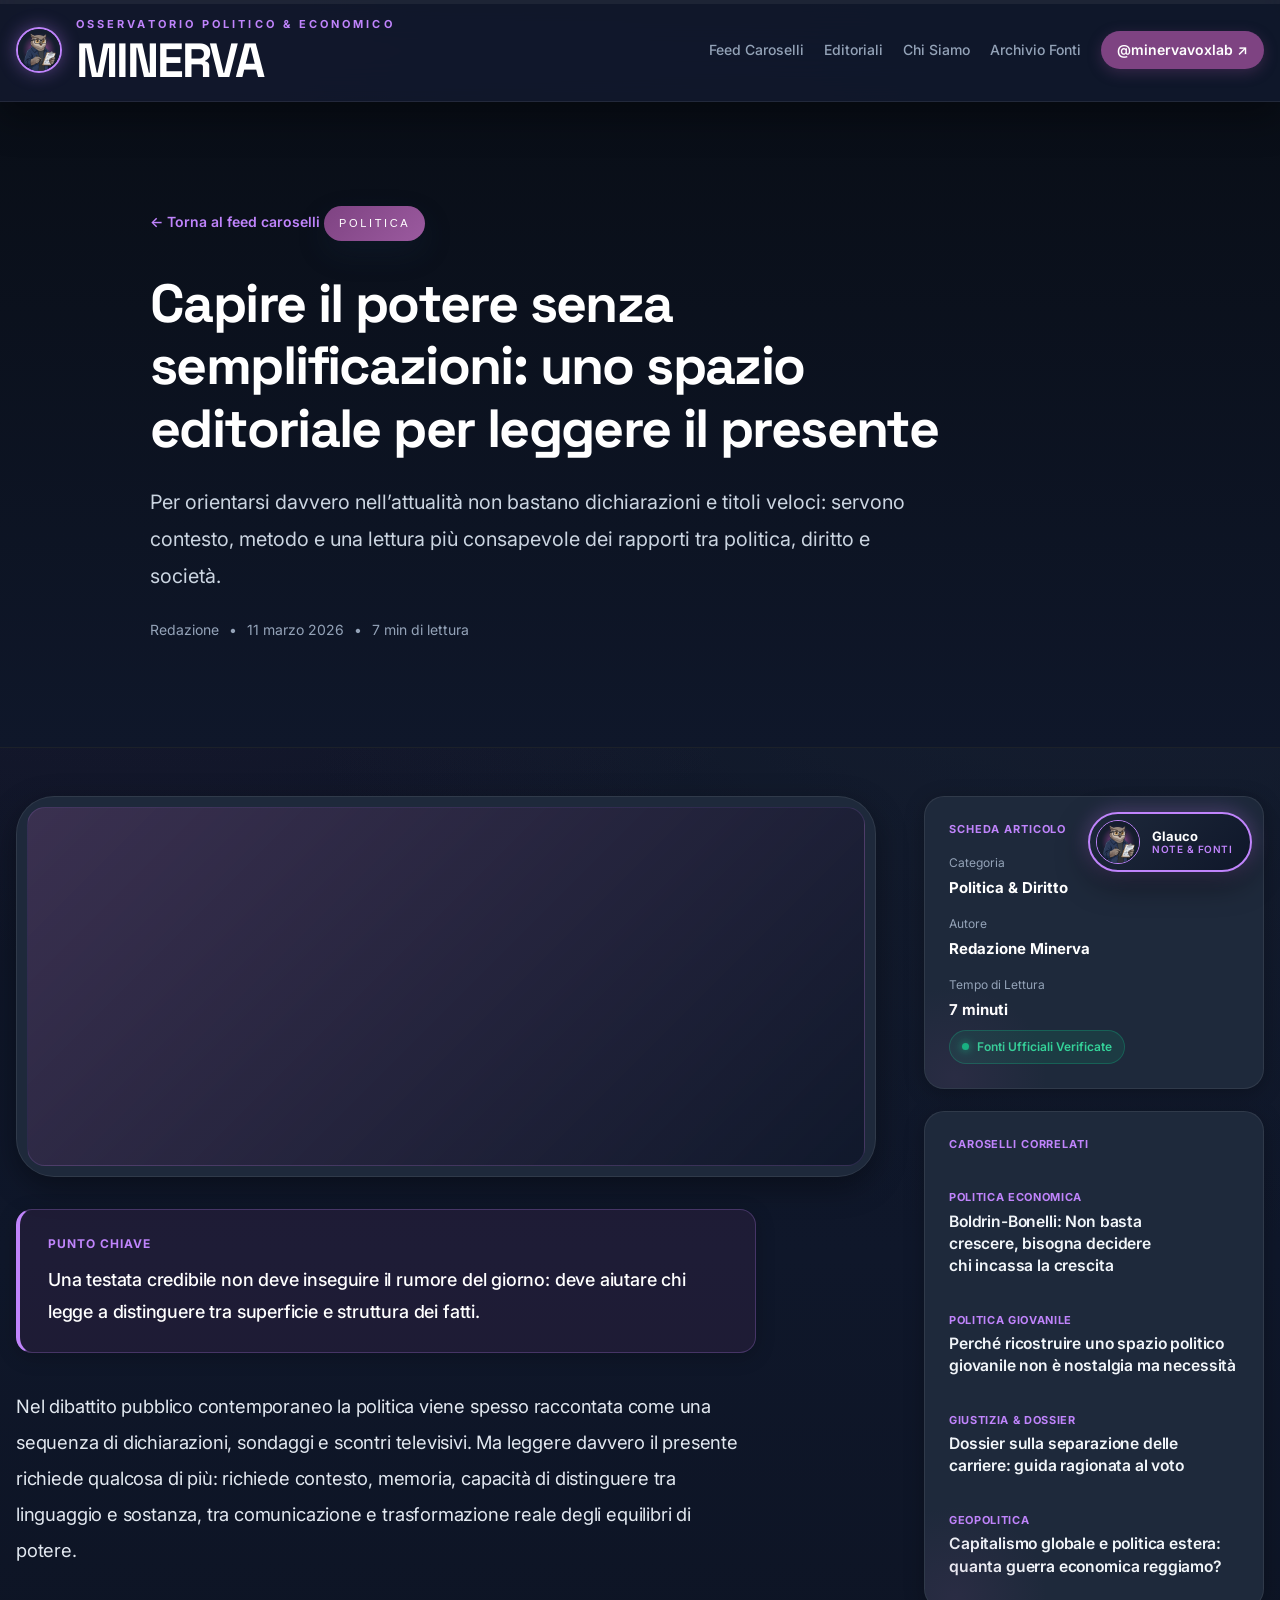
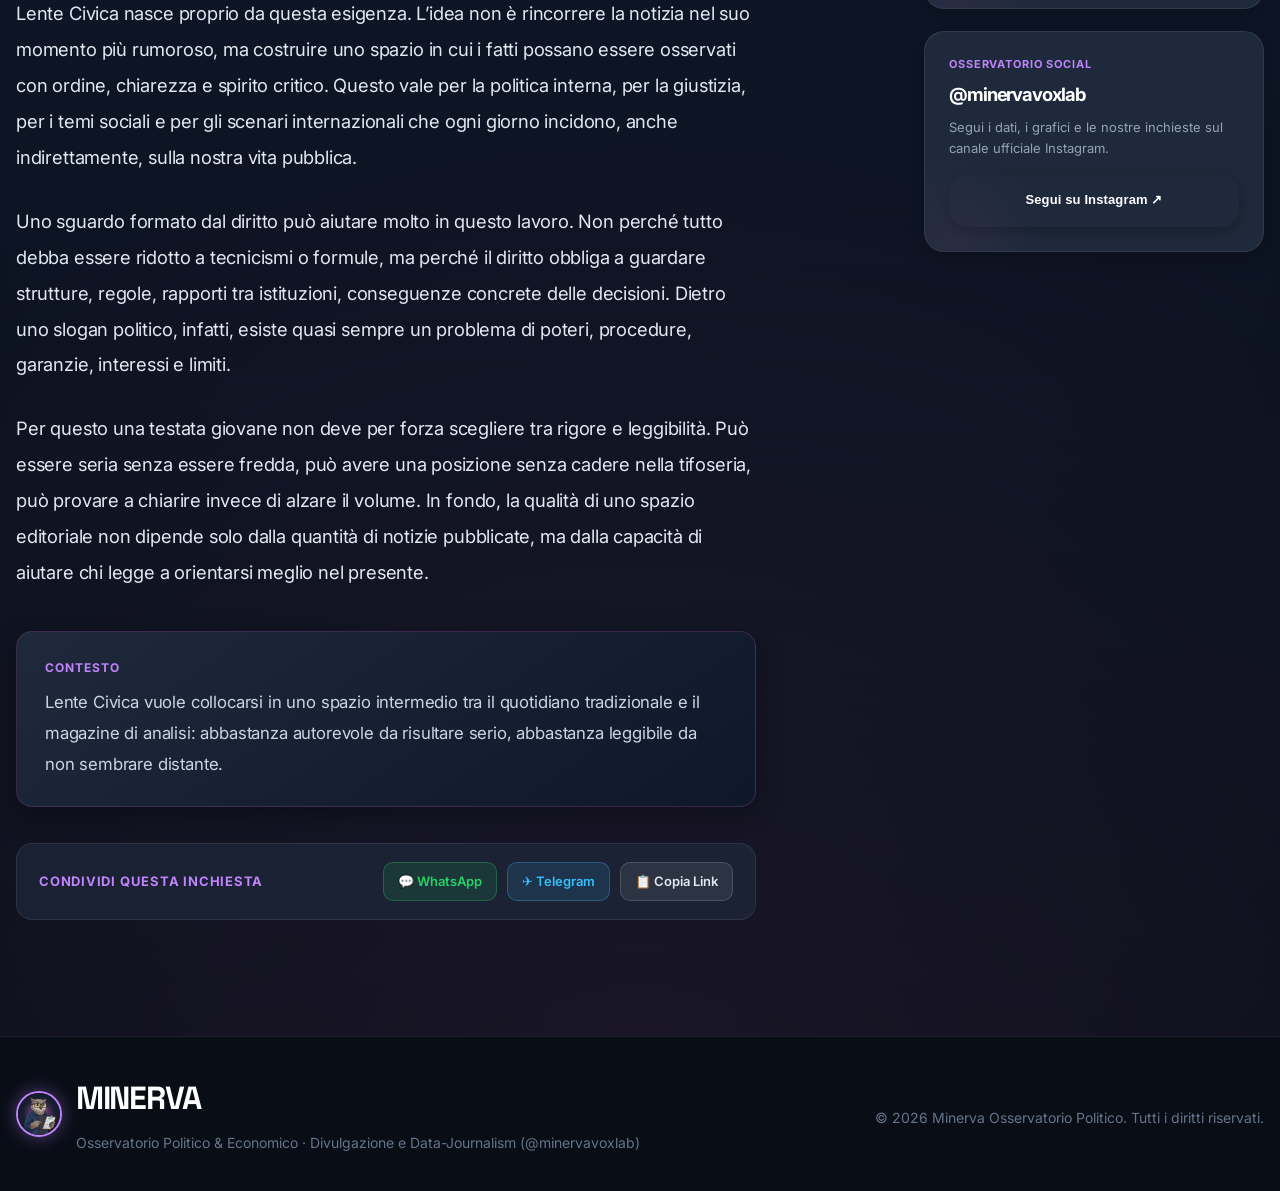
==== commit 839fe6bd: "feat: pagina Chi Siamo, filtri feed, social share bar e meta Open Graph" ====
--- a/article.html
+++ b/article.html
@@ -5,6 +5,16 @@
   <meta name="viewport" content="width=device-width, initial-scale=1.0" />
   <title>Capire il potere senza semplificazioni - Minerva Osservatorio Politico</title>
   <meta name="description" content="Minerva Osservatorio Politico (@minervavoxlab) - Inchieste basate sui dati, welfare, fiscalità e lavoro." />
+  
+  <!-- OPEN GRAPH / SOCIAL PREVIEW -->
+  <meta property="og:type" content="article" />
+  <meta property="og:site_name" content="Minerva Osservatorio Politico" />
+  <meta property="og:title" content="Capire il potere senza semplificazioni - Minerva" />
+  <meta property="og:description" content="Minerva Osservatorio Politico (@minervavoxlab) - Inchieste basate sui dati, welfare, fiscalità e lavoro." />
+  <meta property="og:image" content="https://paggynerf-lang.github.io/lentecivica/img/glauco.png" />
+  <meta property="og:url" content="https://paggynerf-lang.github.io/lentecivica/article.html" />
+  <meta name="twitter:card" content="summary_large_image" />
+
   <link rel="preconnect" href="https://fonts.googleapis.com">
   <link rel="preconnect" href="https://fonts.gstatic.com" crossorigin>
   <link href="https://fonts.googleapis.com/css2?family=Inter:wght@300;400;500;600;700;800&family=Space+Grotesk:wght@600;700&display=swap" rel="stylesheet">
@@ -31,6 +41,7 @@
       <nav class="main-nav">
         <a href="index.html#feed">Feed Caroselli</a>
         <a href="index.html#editoriali">Editoriali</a>
+        <a href="chi-siamo.html">Chi Siamo</a>
         <a href="index.html#newsletter">Archivio Fonti</a>
         <a href="https://www.instagram.com/minervavoxlab" target="_blank" rel="noopener" class="nav-ig-btn">@minervavoxlab ↗</a>
       </nav>
@@ -112,6 +123,22 @@
                 non sembrare distante.
               </p>
             </div>
+
+            <!-- SOCIAL SHARE BAR -->
+            <div class="article-share-bar">
+              <span class="share-title">Condividi questa inchiesta</span>
+              <div class="share-buttons">
+                <a href="https://api.whatsapp.com/send?text=Capire%20il%20potere%20senza%20semplificazioni%20-%20Minerva:%20https://paggynerf-lang.github.io/lentecivica/article.html" target="_blank" rel="noopener" class="share-btn share-btn-wa">
+                  💬 WhatsApp
+                </a>
+                <a href="https://t.me/share/url?url=https://paggynerf-lang.github.io/lentecivica/article.html&text=Capire%20il%20potere%20senza%20semplificazioni%20-%20Minerva" target="_blank" rel="noopener" class="share-btn share-btn-tg">
+                  ✈️ Telegram
+                </a>
+                <button type="button" class="share-btn share-btn-copy" onclick="copyArticleLink(this)">
+                  📋 Copia Link
+                </button>
+              </div>
+            </div>
           </div>
         </article>
 
@@ -234,6 +261,14 @@
 
   <!-- JAVASCRIPT: PROGRESS BAR & WIDGET GLAUCO -->
   <script>
+    function copyArticleLink(btn) {
+      navigator.clipboard.writeText(window.location.href).then(() => {
+        const orig = btn.innerHTML;
+        btn.innerHTML = '✓ Copiato!';
+        setTimeout(() => { btn.innerHTML = orig; }, 2000);
+      });
+    }
+
     (() => {
       // 1. Reading Progress Bar
       const bar = document.getElementById('readingBar');
--- a/styles.css
+++ b/styles.css
@@ -2290,3 +2290,231 @@
     width: min(300px, calc(100vw - 40px));
   }
 }
+
+/* ===== FILTRI FEED CAROSELLI ===== */
+.feed-filters {
+  display: flex;
+  gap: 10px;
+  flex-wrap: wrap;
+  margin: 20px 0 32px;
+}
+
+.filter-btn {
+  padding: 8px 18px;
+  background: rgba(255, 255, 255, 0.05);
+  border: 1px solid rgba(255, 255, 255, 0.1);
+  border-radius: 999px;
+  color: #94A3B8;
+  font-family: 'Inter', system-ui, sans-serif;
+  font-size: 13px;
+  font-weight: 600;
+  cursor: pointer;
+  transition: all 0.2s ease;
+}
+
+.filter-btn:hover {
+  background: rgba(255, 255, 255, 0.1);
+  color: #FFFFFF;
+  border-color: rgba(192, 132, 252, 0.4);
+}
+
+.filter-btn.active {
+  background: linear-gradient(135deg, #7E4382, #581C87);
+  color: #FFFFFF;
+  border-color: #C084FC;
+  box-shadow: 0 0 14px rgba(192, 132, 252, 0.35);
+}
+
+.insta-card.filter-hidden {
+  display: none !important;
+}
+
+/* ===== SOCIAL SHARE BAR (ARTICOLI) ===== */
+.article-share-bar {
+  margin: 36px 0;
+  padding: 18px 22px;
+  background: rgba(30, 41, 59, 0.7);
+  border: 1px solid rgba(255, 255, 255, 0.08);
+  border-radius: 16px;
+  display: flex;
+  align-items: center;
+  justify-content: space-between;
+  gap: 16px;
+  flex-wrap: wrap;
+}
+
+.share-title {
+  font-size: 13px;
+  font-weight: 700;
+  text-transform: uppercase;
+  letter-spacing: 0.06em;
+  color: #C084FC;
+}
+
+.share-buttons {
+  display: flex;
+  gap: 10px;
+  flex-wrap: wrap;
+}
+
+.share-btn {
+  display: inline-flex;
+  align-items: center;
+  gap: 6px;
+  padding: 8px 14px;
+  border-radius: 10px;
+  font-size: 13px;
+  font-weight: 600;
+  text-decoration: none;
+  border: 1px solid transparent;
+  cursor: pointer;
+  transition: all 0.2s ease;
+  font-family: 'Inter', system-ui, sans-serif;
+}
+
+.share-btn-wa {
+  background: rgba(37, 211, 102, 0.12);
+  color: #25D366;
+  border-color: rgba(37, 211, 102, 0.3);
+}
+
+.share-btn-wa:hover {
+  background: #25D366;
+  color: #0F172A;
+}
+
+.share-btn-tg {
+  background: rgba(56, 189, 248, 0.12);
+  color: #38BDF8;
+  border-color: rgba(56, 189, 248, 0.3);
+}
+
+.share-btn-tg:hover {
+  background: #0284C7;
+  color: #FFFFFF;
+}
+
+.share-btn-copy {
+  background: rgba(255, 255, 255, 0.08);
+  color: #E2E8F0;
+  border-color: rgba(255, 255, 255, 0.15);
+}
+
+.share-btn-copy:hover {
+  background: rgba(255, 255, 255, 0.16);
+  color: #FFFFFF;
+}
+
+/* ===== PAGINA CHI SIAMO ===== */
+.about-grid {
+  display: grid;
+  grid-template-columns: minmax(0, 1fr) 340px;
+  gap: 40px;
+  align-items: start;
+  margin-top: 40px;
+}
+
+.about-card {
+  padding: 32px;
+  background: #1E293B;
+  border: 1px solid rgba(255, 255, 255, 0.08);
+  border-radius: 20px;
+  margin-bottom: 28px;
+  box-shadow: 0 4px 20px rgba(0, 0, 0, 0.25);
+}
+
+.about-card h2 {
+  font-family: 'Space Grotesk', system-ui, sans-serif;
+  font-size: 1.6rem;
+  color: #FFFFFF;
+  margin: 12px 0 16px;
+  letter-spacing: -0.02em;
+}
+
+.about-card p {
+  color: #CBD5E1;
+  font-size: 1.05rem;
+  line-height: 1.85;
+  margin: 0 0 18px;
+}
+
+.method-grid {
+  display: grid;
+  grid-template-columns: repeat(auto-fit, minmax(240px, 1fr));
+  gap: 18px;
+  margin-top: 20px;
+}
+
+.method-pillar {
+  padding: 20px;
+  background: rgba(15, 23, 42, 0.6);
+  border: 1px solid rgba(192, 132, 252, 0.2);
+  border-radius: 14px;
+}
+
+.method-pillar .pillar-num {
+  font-family: 'Space Grotesk', sans-serif;
+  font-size: 1.4rem;
+  font-weight: 700;
+  color: #C084FC;
+}
+
+.method-pillar h3 {
+  font-size: 1.1rem;
+  color: #FFFFFF;
+  margin: 8px 0 6px;
+}
+
+.method-pillar p {
+  font-size: 0.92rem;
+  color: #94A3B8;
+  line-height: 1.6;
+  margin: 0;
+}
+
+.founder-card {
+  padding: 28px;
+  background: linear-gradient(145deg, #1E293B, #162032);
+  border: 1px solid rgba(126, 67, 130, 0.4);
+  border-radius: 20px;
+}
+
+.founder-badge {
+  display: inline-block;
+  padding: 4px 10px;
+  background: rgba(192, 132, 252, 0.15);
+  color: #C084FC;
+  border-radius: 999px;
+  font-size: 11px;
+  font-weight: 700;
+  text-transform: uppercase;
+  letter-spacing: 0.06em;
+  margin-bottom: 12px;
+}
+
+.contact-box-card {
+  padding: 24px;
+  background: #1E293B;
+  border: 1px solid rgba(255, 255, 255, 0.08);
+  border-radius: 20px;
+  margin-top: 24px;
+}
+
+.contact-item {
+  display: flex;
+  align-items: center;
+  gap: 12px;
+  padding: 12px 0;
+  border-bottom: 1px solid rgba(255, 255, 255, 0.06);
+}
+
+.contact-item:last-child {
+  border-bottom: none;
+  padding-bottom: 0;
+}
+
+@media (max-width: 900px) {
+  .about-grid {
+    grid-template-columns: 1fr;
+  }
+}
